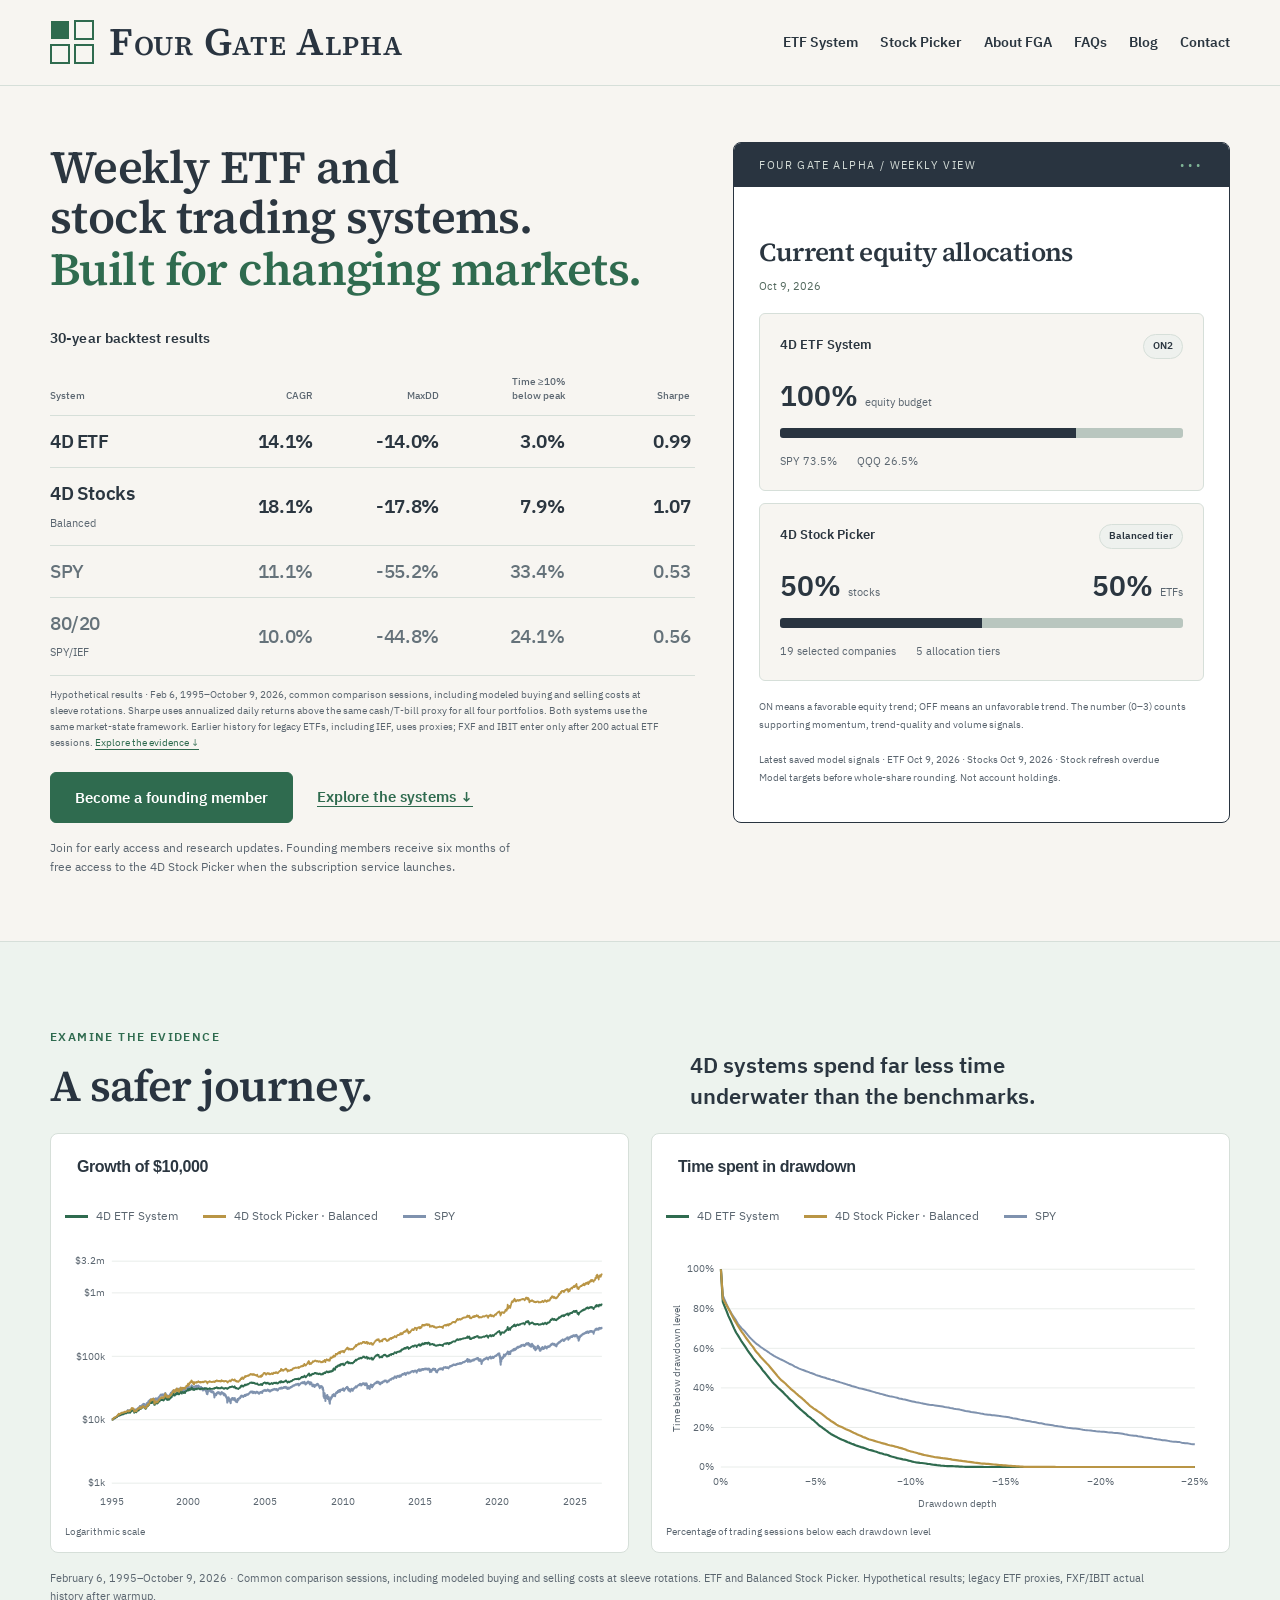
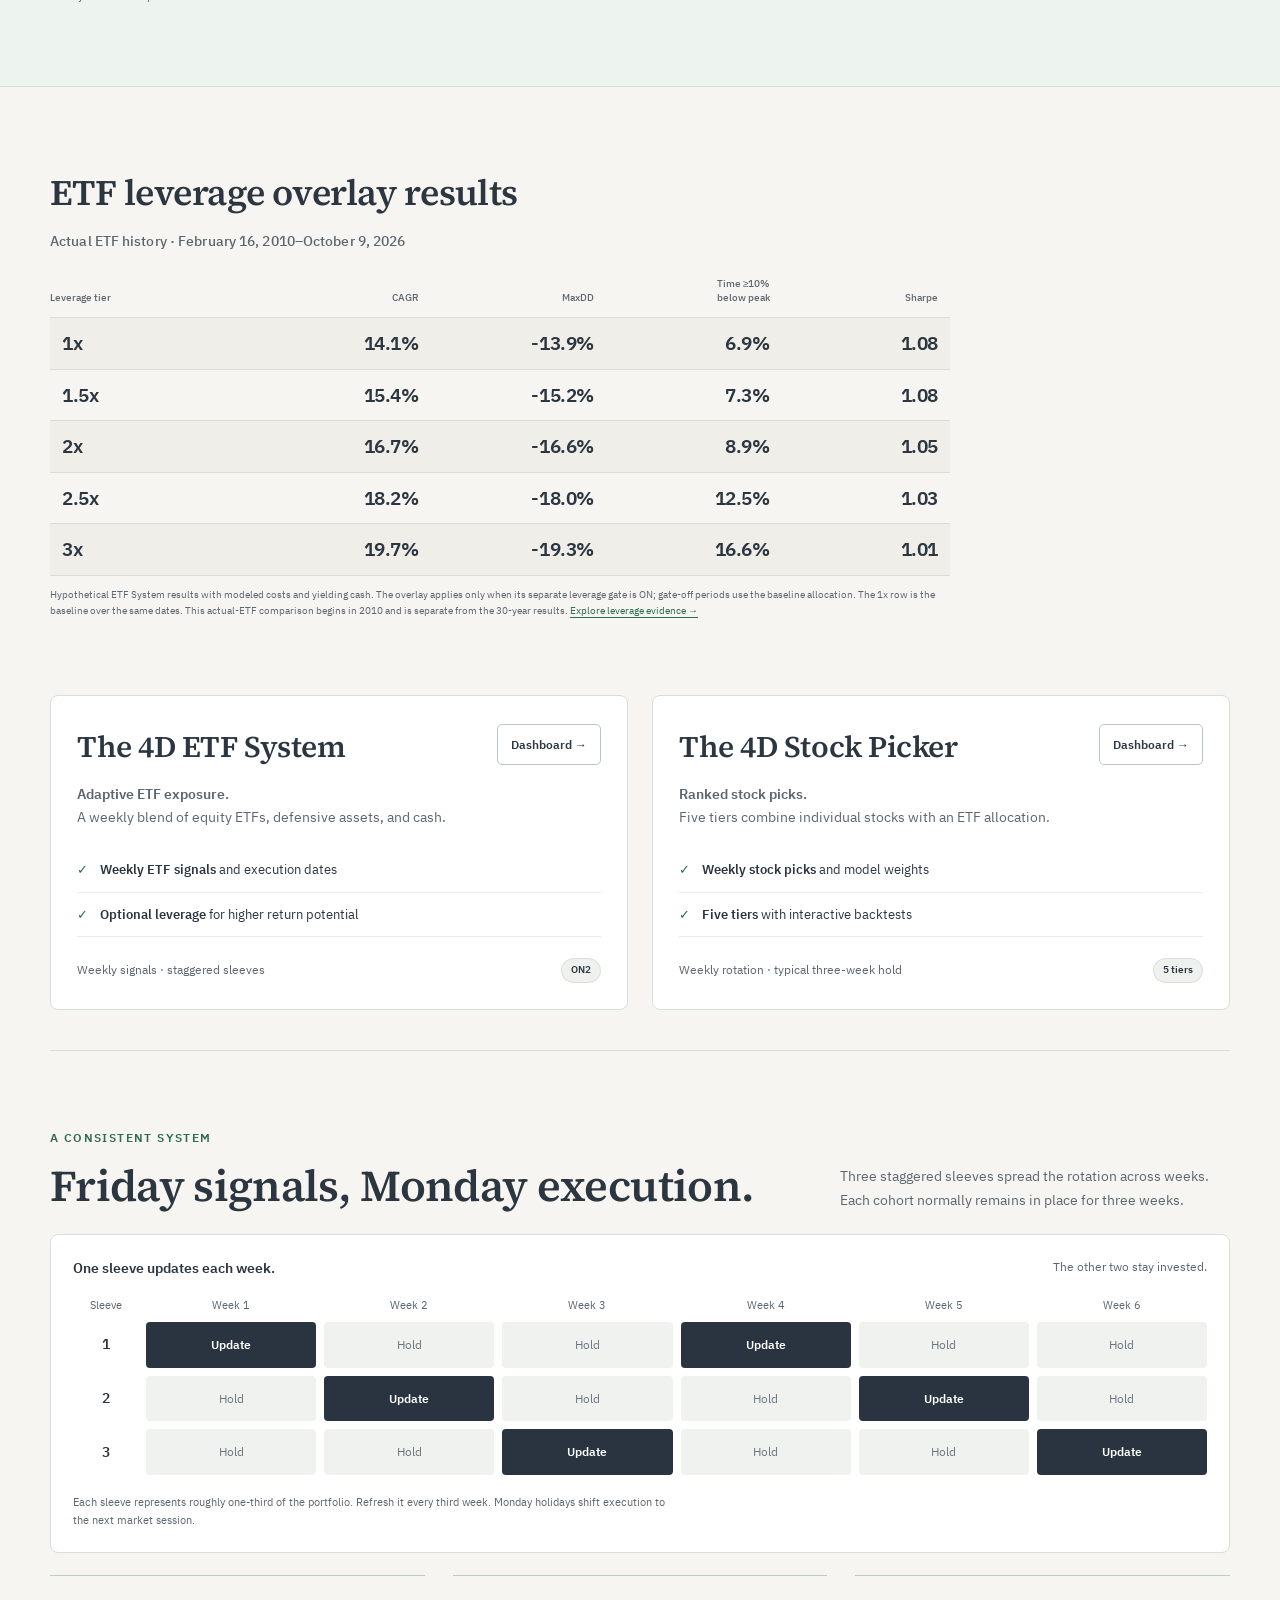
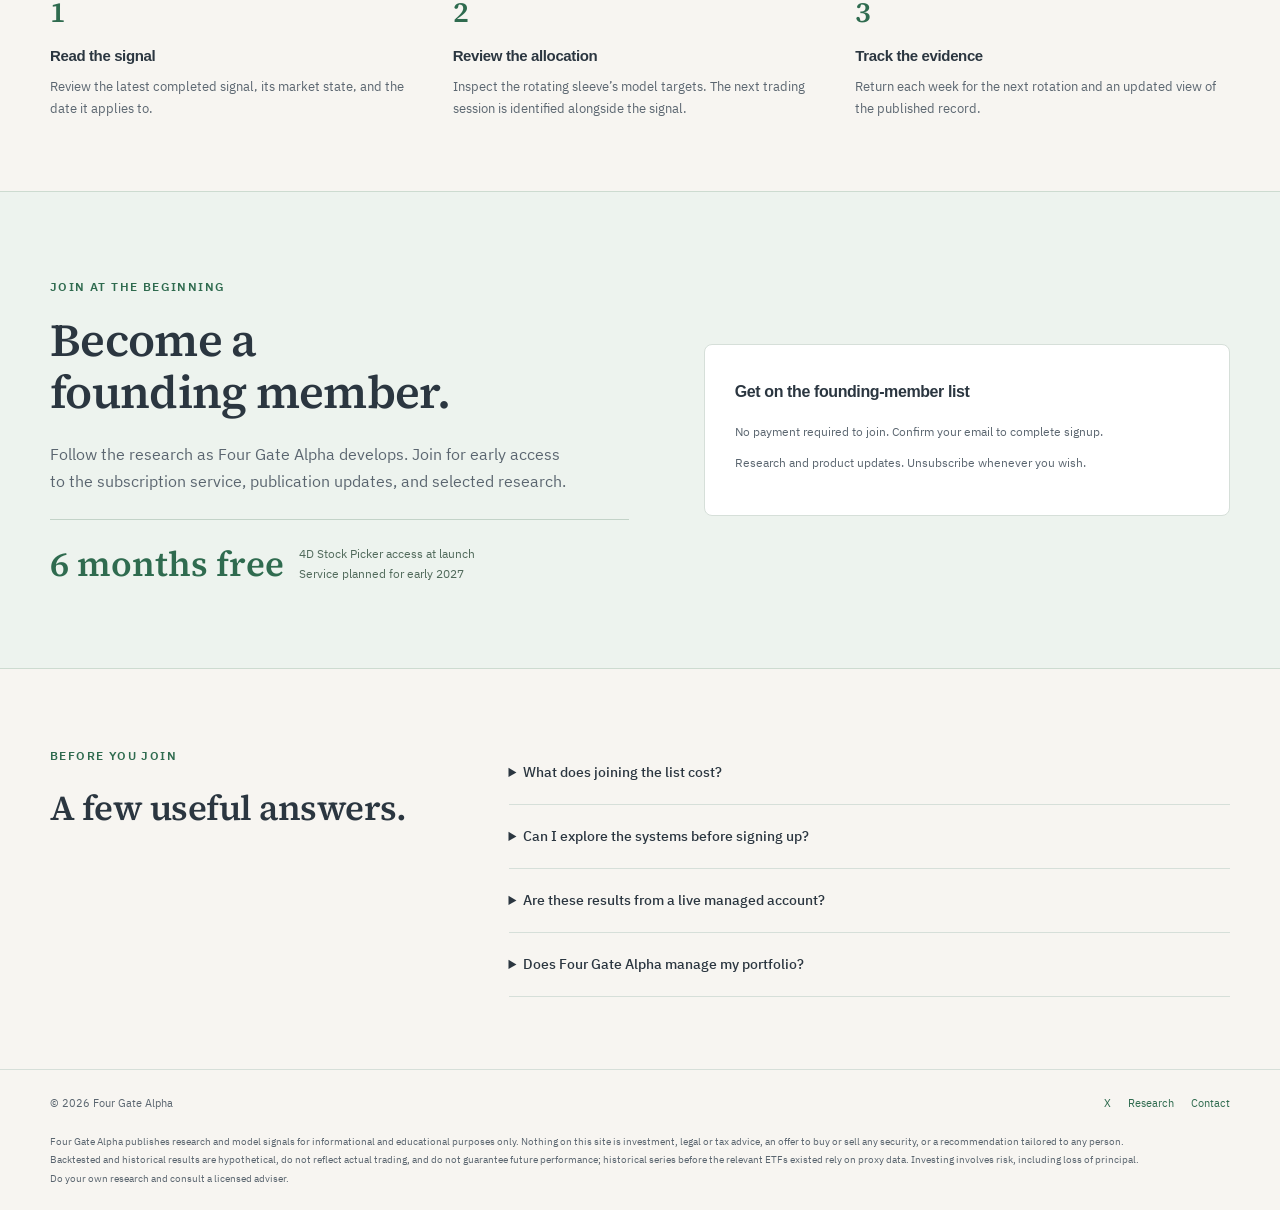
==== index.html @ 468638d1 "Add current backtest headline figures to social preview cards" ====
<!doctype html><html lang="en"><head><meta charset="utf-8"><meta name="viewport" content="width=device-width,initial-scale=1"><meta name="color-scheme" content="light"><title>Built for changing markets — Four Gate Alpha</title><meta name="description" content="Explore systematic ETF allocations and stock selection. Join the founding-member list for early access and research updates."><link rel="canonical" href="https://www.fourgatealpha.com/"><link rel="stylesheet" href="/assets/site.css?v=596fbaffadcf"><link rel="stylesheet" href="/assets/theme.css?v=fa97dc43b1be">
<meta property="og:type" content="website">
<meta property="og:site_name" content="Four Gate Alpha">
<meta property="og:title" content="Four Gate Alpha | Weekly ETF and stock trading systems">
<meta property="og:description" content="Explore weekly ETF allocations, ranked stock picks and model weights. Founding members receive six months of free 4D Stock Picker access at launch.">
<meta property="og:url" content="https://www.fourgatealpha.com/">
<meta property="og:image" content="https://www.fourgatealpha.com/assets/social/home-results-2026-10-09-1ee92412fbc2.png">
<meta property="og:image:type" content="image/png">
<meta property="og:image:width" content="1200">
<meta property="og:image:height" content="630">
<meta property="og:image:alt" content="Four Gate Alpha. Hypothetical backtest, Feb 6, 1995 to Oct 9, 2026. 4D ETF System: annualized return 14.1%, worst drawdown -14.0%, time at least 10% below peak 3.0%. 4D Stock Picker Balanced: annualized return 18.1%, worst drawdown -17.8%, time at least 10% below peak 7.9%. SPY: annualized return 11.1%, worst drawdown -55.2%, time at least 10% below peak 33.4%. Modeled costs included; early ETF history uses proxies. Not live performance.">
<meta name="twitter:card" content="summary_large_image">
<meta name="twitter:site" content="@FourGateAlpha">
<meta name="twitter:title" content="Four Gate Alpha | Weekly ETF and stock trading systems">
<meta name="twitter:description" content="Explore weekly ETF allocations, ranked stock picks and model weights. Founding members receive six months of free 4D Stock Picker access at launch.">
<meta name="twitter:image" content="https://www.fourgatealpha.com/assets/social/home-results-2026-10-09-1ee92412fbc2.png">
<meta name="twitter:image:alt" content="Four Gate Alpha. Hypothetical backtest, Feb 6, 1995 to Oct 9, 2026. 4D ETF System: annualized return 14.1%, worst drawdown -14.0%, time at least 10% below peak 3.0%. 4D Stock Picker Balanced: annualized return 18.1%, worst drawdown -17.8%, time at least 10% below peak 7.9%. SPY: annualized return 11.1%, worst drawdown -55.2%, time at least 10% below peak 33.4%. Modeled costs included; early ETF history uses proxies. Not live performance.">
</head><body><a class="skiplink" href="#main">Skip to content</a><header class="siteheader"><div class="wrap"><a class="wordmark" href="/"><svg class="brandmark" viewBox="0 0 44 44" aria-hidden="true"><path d="M1 1h18v18H1z" fill="currentColor"/><path d="M25 1h18v18H25zM1 25h18v18H1zM25 25h18v18H25z" fill="none" stroke="currentColor" stroke-width="2"/></svg><span>Four Gate Alpha</span></a><nav class="globalnav" aria-label="Website navigation"><a href="/etf/">ETF System</a><a href="/stocks/">Stock Picker</a><a href="/about/">About FGA</a><a href="/faq/">FAQs</a><a href="/blog/">Blog</a><a href="/contact/">Contact</a></nav></div></header><main id="main"><section class="hero wrap"><div><h1 class="hero-heading"><span>Weekly ETF and stock trading&nbsp;systems.</span><span>Built for changing&nbsp;markets.</span></h1><div class="headline-results"><table><caption>30-year backtest results</caption><thead><tr><th scope="col">System</th><th scope="col">CAGR</th><th scope="col">MaxDD</th><th scope="col">Time ≥10%<br>below peak</th><th scope="col">Sharpe</th></tr></thead><tbody><tr><th scope="row"><a href="/etf/#evidence">4D ETF</a></th><td>14.1%</td><td>-14.0%</td><td>3.0%</td><td>0.99</td></tr><tr><th scope="row"><a href="/stocks/#backtest">4D Stocks<br><small>Balanced</small></a></th><td>18.1%</td><td>-17.8%</td><td>7.9%</td><td>1.07</td></tr><tr><th scope="row"><a href="#evidence">SPY</a></th><td>11.1%</td><td>-55.2%</td><td>33.4%</td><td>0.53</td></tr><tr><th scope="row"><a href="#evidence">80/20<br><small>SPY/IEF</small></a></th><td>10.0%</td><td>-44.8%</td><td>24.1%</td><td>0.56</td></tr></tbody></table><p>Hypothetical results · Feb 6, 1995–October 9, 2026, common comparison sessions, including modeled buying and selling costs at sleeve rotations. Sharpe uses annualized daily returns above the same cash/T-bill proxy for all four portfolios. Both systems use the same market-state framework. Earlier history for legacy ETFs, including IEF, uses proxies; FXF and IBIT enter only after 200 actual ETF sessions. <a href="#evidence">Explore the evidence ↓</a></p></div><div class="actions"><a class="joinbutton" href="#join">Become a founding member</a><a class="outlinebutton" href="#systems">Explore the systems ↓</a></div><p class="note">Join for early access and research updates. Founding members receive six months of free access to the 4D Stock Picker when the subscription service launches.</p></div><div class="previewwindow"><div class="windowhead"><span>FOUR GATE ALPHA / WEEKLY VIEW</span><span class="dots">•••</span></div><div class="windowintro"><strong>Current equity allocations</strong><span class="signaldate" data-home-date>Oct 9, 2026</span></div><div class="windowcard"><div class="head"><span>4D ETF System</span><span class="statuspill" data-etf-state>ON2</span></div><div class="numbers"><span><b data-etf-budget>100%</b> <small>equity budget</small></span></div><div class="stackbar"><span id="homeSpyBar" style="width:73.5%"></span><span id="homeQqqBar" style="width:26.5%"></span></div><div class="legend" id="homeEtfAllocation"><span>SPY 73.5%</span><span>QQQ 26.5%</span></div></div><div class="windowcard"><div class="head"><span>4D Stock Picker</span><span class="statuspill">Balanced tier</span></div><div class="numbers"><span><b id="homeStockWeight">50%</b> <small>stocks</small></span><span><b id="homeEtfWeight">50%</b> <small>ETFs</small></span></div><div class="stackbar"><span id="homeStockBar" style="width:50%"></span><span id="homeStockEtfBar" style="width:50%"></span></div><div class="legend"><span id="homeStockCount">19 selected&nbsp;companies</span><span>5 allocation&nbsp;tiers</span></div></div><p class="windowfoot">ON means a favorable equity trend; OFF means an unfavorable trend. The number (0–3) counts supporting momentum, trend-quality and volume&nbsp;signals.</p><p class="windowfoot">Latest saved model signals · <span id="homeDateNote">October 9, 2026</span><br>Model targets before whole-share rounding. Not account&nbsp;holdings.</p></div></section>
<section class="evidence" id="evidence"><div class="wrap"><div class="sectionheading"><div><span class="eyebrow">EXAMINE THE EVIDENCE</span><h2>A safer&nbsp;journey.</h2></div><p class="journey-deck">4D systems spend far less time underwater than the&nbsp;benchmarks.</p></div><div class="journey-charts"><figure class="historychart"><h3>Growth of&nbsp;$10,000</h3><div class="journey-legend"><span class="etfkey">4D ETF System</span><span class="stockkey">4D Stock Picker · Balanced</span><span class="spykey">SPY</span></div><svg viewBox="0 0 680 330" role="img" aria-label="Growth of $10,000 on a logarithmic scale, ETF, Balanced Stock Picker and SPY, February 1995 to October 9, 2026"><title>Growth of $10,000 on a logarithmic scale</title><line x1="58" x2="665" y1="295.0" y2="295.0" stroke="#38505b"/><text x="50" y="299.0" text-anchor="end" fill="#b7cbd0" font-size="12">$1k</text><line x1="58" x2="665" y1="216.4" y2="216.4" stroke="#38505b"/><text x="50" y="220.4" text-anchor="end" fill="#b7cbd0" font-size="12">$10k</text><line x1="58" x2="665" y1="137.9" y2="137.9" stroke="#38505b"/><text x="50" y="141.9" text-anchor="end" fill="#b7cbd0" font-size="12">$100k</text><line x1="58" x2="665" y1="59.3" y2="59.3" stroke="#38505b"/><text x="50" y="63.3" text-anchor="end" fill="#b7cbd0" font-size="12">$1m</text><line x1="58" x2="665" y1="20.0" y2="20.0" stroke="#38505b"/><text x="50" y="24.0" text-anchor="end" fill="#b7cbd0" font-size="12">$3.2m</text><polyline points="58.00,216.27 58.08,216.27 58.15,216.27 58.23,216.27 58.30,216.18 58.38,216.18 58.46,216.09 58.53,215.92 58.61,216.00 58.69,216.09 58.76,216.09 58.84,215.92 58.91,215.83 58.99,215.74 59.07,216.00 59.14,215.74 59.22,215.92 59.29,215.92 59.37,215.92 59.45,215.92 59.52,216.09 59.60,216.09 59.68,216.09 59.75,215.57 59.83,215.57 59.90,215.31 59.98,215.40 60.06,215.22 60.13,215.21 60.21,215.21 60.28,215.21 60.36,215.21 60.44,215.21 60.51,214.70 60.59,214.61 60.67,214.61 60.74,214.61 60.82,214.70 60.89,214.78 60.97,214.70 61.05,214.53 61.12,214.53 61.20,214.36 61.27,214.36 61.35,214.36 61.43,214.44 61.50,214.36 61.58,214.11 61.66,214.36 61.73,214.44 61.81,214.53 61.88,214.44 61.96,214.28 62.04,213.86 62.11,213.94 62.19,213.94 62.26,213.86 62.34,213.78 62.42,213.86 62.49,213.86 62.57,213.37 62.65,213.37 62.72,213.37 62.80,213.20 62.87,213.20 62.95,213.12 63.03,213.04 63.10,213.04 63.18,212.88 63.25,212.88 63.33,212.96 63.41,213.53 63.48,213.45 63.56,213.12 63.64,212.80 63.71,212.80 63.79,212.80 63.86,213.20 63.94,213.20 64.02,212.48 64.09,212.56 64.17,212.56 64.24,212.32 64.32,212.40 64.40,212.56 64.47,212.64 64.55,212.88 64.63,212.64 64.70,212.24 64.78,212.32 64.85,212.16 64.93,212.04 65.01,211.65 65.08,211.73 65.16,211.81 65.23,211.34 65.31,211.42 65.39,211.81 65.46,211.88 65.54,211.73 65.62,211.73 65.69,211.81 65.77,211.65 65.84,211.57 65.92,211.11 66.00,210.95 66.07,210.95 66.15,211.11 66.22,210.65 66.30,210.73 66.38,210.80 66.45,210.57 66.53,210.88 66.61,211.26 66.68,211.11 66.76,211.18 66.83,210.95 66.91,210.65 66.99,210.65 67.06,210.42 67.14,210.65 67.21,210.73 67.29,210.80 67.37,210.80 67.44,210.88 67.52,210.80 67.60,210.73 67.67,210.73 67.75,210.73 67.82,210.80 67.90,211.03 67.98,210.73 68.05,210.80 68.13,210.65 68.20,210.73 68.28,210.73 68.36,210.80 68.43,210.73 68.51,210.88 68.58,210.80 68.66,210.65 68.74,210.73 68.81,210.65 68.89,210.57 68.97,210.57 69.04,210.42 69.12,210.05 69.19,210.05 69.27,209.97 69.35,209.90 69.42,209.75 69.50,209.60 69.57,209.46 69.65,209.17 69.73,209.13 69.80,209.28 69.88,209.13 69.96,208.98 70.03,209.28 70.11,209.28 70.18,209.28 70.26,209.28 70.34,209.35 70.41,209.06 70.49,209.13 70.56,209.28 70.64,209.28 70.72,209.28 70.79,209.20 70.87,209.20 70.95,209.50 71.02,209.50 71.10,209.35 71.17,209.13 71.25,209.06 71.33,209.20 71.40,208.98 71.48,208.91 71.55,208.69 71.63,208.91 71.71,208.98 71.78,208.98 71.86,209.28 71.94,209.57 72.01,209.28 72.09,209.13 72.16,209.28 72.24,208.98 72.32,208.77 72.39,208.69 72.47,208.84 72.54,208.98 72.62,208.62 72.70,208.55 72.77,208.55 72.85,208.55 72.93,208.77 73.00,208.48 73.08,208.27 73.15,208.12 73.23,208.34 73.31,208.05 73.38,208.19 73.46,208.05 73.53,208.05 73.61,207.70 73.69,207.70 73.76,207.77 73.84,207.70 73.92,207.28 73.99,207.08 74.07,207.01 74.14,207.15 74.22,207.08 74.30,206.94 74.37,207.01 74.45,206.80 74.52,207.08 74.60,207.07 74.68,207.70 74.75,207.35 74.83,207.70 74.91,207.49 74.98,207.35 75.06,207.21 75.13,207.21 75.21,207.28 75.29,207.21 75.36,206.87 75.44,206.80 75.51,207.07 75.59,207.14 75.67,207.00 75.74,207.63 75.82,208.05 75.90,207.84 75.97,207.91 76.05,207.98 76.12,207.56 76.20,207.70 76.28,207.56 76.35,207.35 76.43,207.35 76.50,207.28 76.58,207.00 76.66,207.07 76.73,206.80 76.81,206.66 76.89,206.39 76.96,206.05 77.04,205.92 77.11,206.05 77.19,205.79 77.27,205.45 77.34,205.26 77.42,204.87 77.49,204.87 77.57,204.61 77.65,204.67 77.72,205.00 77.80,205.19 77.88,205.32 77.95,205.72 78.03,205.26 78.10,204.74 78.18,204.80 78.26,205.32 78.33,205.45 78.41,205.59 78.48,205.92 78.56,205.39 78.64,205.19 78.71,204.87 78.79,205.19 78.87,205.00 78.94,206.12 79.02,205.72 79.09,205.99 79.17,205.79 79.25,205.59 79.32,205.63 79.40,204.98 79.47,205.04 79.55,205.11 79.63,205.17 79.70,205.11 79.78,205.17 79.86,204.98 79.93,205.30 80.01,205.17 80.08,205.30 80.16,204.91 80.24,204.91 80.31,204.91 80.39,204.91 80.46,205.50 80.54,205.63 80.62,206.24 80.69,206.31 80.77,205.83 80.85,205.57 80.92,205.44 81.00,205.57 81.07,205.50 81.15,205.44 81.23,205.17 81.30,205.04 81.38,205.17 81.45,205.04 81.53,204.91 81.61,204.91 81.68,204.98 81.76,204.91 81.84,205.50 81.91,205.57 81.99,205.57 82.06,205.70 82.14,205.30 82.22,205.30 82.29,204.98 82.37,204.46 82.44,204.27 82.52,204.27 82.60,204.20 82.67,204.01 82.75,203.82 82.83,203.88 82.90,203.51 82.98,203.70 83.05,203.57 83.13,203.88 83.21,204.14 83.28,203.95 83.36,204.20 83.43,204.14 83.51,203.88 83.59,203.57 83.66,203.82 83.74,203.82 83.82,203.95 83.89,203.95 83.97,204.01 84.04,204.01 84.12,204.14 84.20,204.20 84.27,204.46 84.35,204.33 84.42,204.33 84.50,204.09 84.58,203.96 84.65,204.02 84.73,204.28 84.81,204.02 84.88,203.89 84.96,203.58 85.03,203.70 85.11,203.83 85.19,204.67 85.26,204.86 85.34,204.67 85.41,204.54 85.49,205.26 85.57,205.26 85.64,206.26 85.72,206.19 85.80,205.79 85.87,205.26 85.95,205.52 86.02,205.79 86.10,206.19 86.18,206.19 86.25,205.86 86.33,205.65 86.40,206.06 86.48,205.72 86.56,205.45 86.63,204.93 86.71,204.21 86.79,204.41 86.86,204.28 86.94,204.21 87.01,204.21 87.09,204.34 87.17,204.09 87.24,204.41 87.32,204.28 87.39,204.34 87.47,204.02 87.55,204.02 87.62,204.02 87.70,204.15 87.78,203.83 87.85,204.02 87.93,204.21 88.00,204.09 88.08,204.15 88.16,204.47 88.23,204.80 88.31,204.60 88.38,204.60 88.46,204.99 88.54,204.47 88.61,204.09 88.69,204.09 88.77,203.96 88.84,203.70 88.92,203.20 88.99,203.08 89.07,203.14 89.15,203.20 89.22,203.08 89.30,202.96 89.37,202.96 89.45,202.96 89.53,202.96 89.60,202.96 89.68,202.90 89.75,202.96 89.83,202.78 89.91,202.53 89.98,202.59 90.06,202.11 90.14,202.11 90.21,202.23 90.29,202.47 90.36,202.53 90.44,202.17 90.52,202.11 90.59,202.17 90.67,201.98 90.74,201.86 90.82,201.68 90.90,201.74 90.97,201.98 91.05,201.86 91.13,202.17 91.20,202.17 91.28,202.35 91.35,202.11 91.43,202.23 91.51,201.86 91.58,201.98 91.66,201.80 91.73,201.56 91.81,200.91 91.89,200.86 91.96,200.68 92.04,200.68 92.12,200.80 92.19,200.62 92.27,200.39 92.34,200.39 92.42,200.39 92.50,200.10 92.57,200.05 92.65,200.10 92.72,199.88 92.80,199.43 92.88,199.54 92.95,199.59 93.03,199.48 93.11,199.48 93.18,200.05 93.26,199.93 93.33,200.05 93.41,200.28 93.49,199.76 93.56,199.93 93.64,200.22 93.71,200.80 93.79,200.74 93.87,201.15 93.94,200.86 94.02,200.62 94.10,199.93 94.17,199.80 94.25,199.92 94.32,199.63 94.40,199.41 94.48,199.35 94.55,199.63 94.63,200.26 94.70,200.21 94.78,199.69 94.86,199.98 94.93,199.58 95.01,199.86 95.09,199.63 95.16,199.24 95.24,199.30 95.31,198.85 95.39,198.96 95.47,198.79 95.54,198.63 95.62,198.57 95.69,198.30 95.77,198.03 95.85,198.52 95.92,198.96 96.00,199.07 96.08,198.96 96.15,198.63 96.23,198.19 96.30,198.25 96.38,198.14 96.46,197.92 96.53,198.57 96.61,198.35 96.68,197.87 96.76,198.19 96.84,197.81 96.91,197.33 96.99,196.96 97.07,197.02 97.14,196.76 97.22,196.96 97.29,197.39 97.37,197.39 97.45,196.96 97.52,196.96 97.60,197.28 97.67,197.81 97.75,197.92 97.83,197.65 97.90,197.87 97.98,197.28 98.06,197.49 98.13,197.17 98.21,196.81 98.28,197.02 98.36,197.33 98.44,197.87 98.51,197.65 98.59,197.60 98.66,197.97 98.74,198.08 98.82,198.25 98.89,198.06 98.97,197.63 99.05,197.95 99.12,197.79 99.20,198.72 99.27,199.45 99.35,199.22 99.43,199.85 99.50,199.67 99.58,199.22 99.65,199.11 99.73,198.83 99.81,199.17 99.88,199.28 99.96,200.36 100.04,199.90 100.11,199.33 100.19,198.94 100.26,199.05 100.34,198.94 100.42,199.17 100.49,198.39 100.57,198.39 100.64,198.55 100.72,198.94 100.80,198.61 100.87,197.52 100.95,197.36 101.03,197.42 101.10,196.78 101.18,196.01 101.25,196.06 101.33,196.78 101.41,196.57 101.48,196.31 101.56,195.75 101.63,195.90 101.71,195.85 101.79,195.60 101.86,196.06 101.94,195.95 102.02,195.55 102.09,195.65 102.17,195.75 102.24,195.45 102.32,195.30 102.40,195.30 102.47,195.50 102.55,195.30 102.62,195.45 102.70,195.55 102.78,195.60 102.85,195.45 102.93,194.80 103.01,194.65 103.08,194.50 103.16,194.45 103.23,193.78 103.31,193.49 103.39,193.49 103.46,193.54 103.54,193.68 103.61,193.30 103.69,193.41 103.77,194.27 103.84,193.41 103.92,193.64 104.00,193.81 104.07,193.69 104.15,193.91 104.22,193.50 104.30,192.96 104.38,192.49 104.45,192.84 104.53,192.49 104.60,192.86 104.68,192.70 104.76,192.61 104.83,192.49 104.91,192.33 104.99,191.87 105.06,192.05 105.14,192.77 105.21,192.77 105.29,191.87 105.37,191.92 105.44,191.73 105.52,191.78 105.59,191.78 105.67,191.69 105.75,191.28 105.82,191.31 105.90,191.44 105.98,191.35 106.05,191.33 106.13,191.06 106.20,191.31 106.28,192.01 106.36,191.76 106.43,192.31 106.51,192.42 106.58,192.28 106.66,193.36 106.74,192.61 106.81,192.19 106.89,191.69 106.97,192.28 107.04,192.31 107.12,192.42 107.19,192.93 107.27,192.75 107.35,193.26 107.42,193.12 107.50,192.03 107.57,192.21 107.65,192.01 107.73,192.10 107.80,191.94 107.88,191.92 107.96,192.65 108.03,192.82 108.11,192.28 108.18,192.33 108.26,191.49 108.34,191.49 108.41,191.33 108.49,191.29 108.56,191.09 108.64,191.25 108.72,191.52 108.79,191.77 108.87,191.47 108.95,191.16 109.02,191.52 109.10,191.07 109.17,190.89 109.25,190.71 109.33,190.49 109.40,190.17 109.48,190.41 109.55,190.54 109.63,190.63 109.71,190.58 109.78,190.58 109.86,190.67 109.94,191.20 110.01,191.56 110.09,191.07 110.16,190.41 110.24,190.63 110.32,191.32 110.39,191.65 110.47,194.22 110.54,192.39 110.62,192.39 110.70,193.16 110.77,192.37 110.85,191.65 110.92,191.65 111.00,191.54 111.08,191.68 111.15,192.04 111.23,192.25 111.31,192.25 111.38,192.95 111.46,192.46 111.53,192.00 111.61,191.38 111.69,191.59 111.76,191.43 111.84,190.89 111.91,190.67 111.99,191.29 112.07,191.20 112.14,191.11 112.22,191.07 112.30,190.19 112.37,190.41 112.45,190.32 112.52,190.34 112.60,189.91 112.68,190.02 112.75,190.21 112.83,190.49 112.90,191.09 112.98,191.03 113.06,190.67 113.13,190.47 113.21,190.65 113.29,190.98 113.36,191.25 113.44,191.02 113.51,191.63 113.59,191.75 113.67,191.61 113.74,190.93 113.82,190.40 113.89,190.43 113.97,190.25 114.05,190.18 114.12,190.71 114.20,190.62 114.28,190.93 114.35,192.14 114.43,191.52 114.50,191.05 114.58,190.89 114.66,191.18 114.73,190.69 114.81,190.14 114.88,190.47 114.96,190.78 115.04,190.82 115.11,190.85 115.19,190.49 115.27,190.18 115.34,190.01 115.42,189.99 115.49,189.43 115.57,189.17 115.65,189.22 115.72,189.24 115.80,188.86 115.87,188.98 115.95,188.65 116.03,188.69 116.10,188.52 116.18,188.73 116.26,188.57 116.33,188.25 116.41,188.44 116.48,188.19 116.56,188.05 116.64,188.32 116.71,187.91 116.79,187.70 116.86,187.70 116.94,187.78 117.02,187.58 117.09,187.80 117.17,188.11 117.25,187.44 117.32,187.56 117.40,187.24 117.47,187.08 117.55,186.94 117.63,187.06 117.70,186.70 117.78,186.60 117.85,186.47 117.93,186.39 118.01,186.10 118.08,186.17 118.16,185.88 118.24,186.02 118.31,186.02 118.39,186.17 118.46,186.19 118.54,186.08 118.62,185.81 118.69,185.44 118.77,185.25 118.84,185.54 118.92,185.77 119.00,185.96 119.07,185.69 119.15,185.79 119.23,185.50 119.30,185.40 119.38,185.81 119.45,185.37 119.53,185.37 119.61,185.21 119.68,185.10 119.76,185.44 119.83,185.81 119.91,186.45 119.99,186.51 120.06,186.27 120.14,185.63 120.22,185.25 120.29,185.35 120.37,185.60 120.44,185.98 120.52,186.25 120.60,185.71 120.67,185.83 120.75,185.46 120.82,185.37 120.90,185.56 120.98,185.75 121.05,185.86 121.13,185.63 121.21,185.33 121.28,185.54 121.36,185.67 121.43,186.21 121.51,186.17 121.59,186.02 121.66,186.37 121.74,186.21 121.81,186.17 121.89,186.72 121.97,186.10 122.04,185.44 122.12,185.48 122.20,185.37 122.27,185.60 122.35,186.25 122.42,185.92 122.50,186.84 122.58,186.31 122.65,185.60 122.73,185.75 122.80,185.93 122.88,185.76 122.96,185.37 123.03,184.92 123.11,184.96 123.19,184.82 123.26,184.69 123.34,184.94 123.41,184.54 123.49,184.47 123.57,184.14 123.64,184.21 123.72,183.95 123.79,184.17 123.87,183.99 123.95,183.99 124.02,183.61 124.10,183.66 124.18,183.45 124.25,183.39 124.33,183.39 124.40,183.99 124.48,183.99 124.56,184.67 124.63,184.69 124.71,184.47 124.78,185.03 124.86,185.18 124.94,184.66 125.01,185.41 125.09,185.54 125.17,186.89 125.24,186.42 125.32,186.28 125.39,186.22 125.47,186.42 125.55,186.93 125.62,186.36 125.70,186.77 125.77,187.17 125.85,186.46 125.93,185.83 126.00,185.91 126.08,186.12 126.16,186.40 126.23,186.18 126.31,186.10 126.38,186.30 126.46,187.95 126.54,188.07 126.61,190.59 126.69,189.18 126.76,189.42 126.84,189.70 126.92,189.98 126.99,188.19 127.07,189.03 127.15,189.72 127.22,188.63 127.30,188.05 127.37,187.84 127.45,187.54 127.53,188.53 127.60,188.36 127.68,188.41 127.75,188.11 127.83,186.77 127.91,187.62 127.98,187.66 128.06,187.36 128.14,187.44 128.21,188.49 128.29,189.49 128.36,188.83 128.44,189.53 128.52,189.55 128.59,190.08 128.67,190.25 128.74,189.60 128.82,189.08 128.90,189.21 128.97,188.89 129.05,187.09 129.13,187.09 129.20,186.97 129.28,186.77 129.35,186.89 129.43,186.38 129.51,186.81 129.58,186.57 129.66,186.77 129.73,186.83 129.81,186.02 129.89,185.83 129.96,185.25 130.04,185.50 130.12,185.14 130.19,184.69 130.27,184.57 130.34,184.82 130.42,184.91 130.50,185.14 130.57,185.18 130.65,184.84 130.72,184.59 130.80,184.59 130.88,184.39 130.95,184.09 131.03,183.83 131.11,183.04 131.18,183.25 131.26,183.25 131.33,183.00 131.41,183.98 131.49,183.54 131.56,183.65 131.64,184.20 131.71,183.33 131.79,183.16 131.87,183.33 131.94,183.25 132.02,183.76 132.09,183.69 132.17,184.69 132.25,183.82 132.32,183.87 132.40,183.33 132.48,183.18 132.55,182.71 132.63,182.55 132.70,181.83 132.78,181.99 132.86,182.08 132.93,181.54 133.01,181.82 133.08,181.82 133.16,181.90 133.24,181.51 133.31,180.69 133.39,180.86 133.47,180.61 133.54,180.95 133.62,181.56 133.69,181.80 133.77,182.39 133.85,181.52 133.92,181.30 134.00,181.03 134.07,181.94 134.15,182.03 134.23,181.68 134.30,181.06 134.38,181.46 134.46,180.90 134.53,180.64 134.61,180.85 134.68,181.05 134.76,180.71 134.84,181.22 134.91,181.61 134.99,181.54 135.06,182.32 135.14,182.10 135.22,181.32 135.29,181.73 135.37,181.94 135.45,181.97 135.52,181.70 135.60,181.56 135.67,180.66 135.75,180.68 135.83,181.29 135.90,181.61 135.98,181.75 136.05,181.66 136.13,181.96 136.21,181.77 136.28,181.35 136.36,180.66 136.44,180.44 136.51,180.53 136.59,180.23 136.66,179.85 136.74,180.18 136.82,179.69 136.89,179.82 136.97,179.98 137.04,179.43 137.12,180.01 137.20,179.95 137.27,180.95 137.35,180.76 137.43,180.06 137.50,180.31 137.58,179.64 137.65,179.80 137.73,180.36 137.81,180.10 137.88,179.32 137.96,179.38 138.03,179.12 138.11,178.68 138.19,178.68 138.26,178.31 138.34,178.53 138.42,179.12 138.49,179.25 138.57,179.54 138.64,180.06 138.72,179.64 138.80,178.68 138.87,178.36 138.95,178.44 139.02,178.24 139.10,178.08 139.18,178.55 139.25,178.80 139.33,179.09 139.41,178.47 139.48,178.96 139.56,178.69 139.63,178.90 139.71,178.64 139.79,178.82 139.86,178.47 139.94,178.21 140.01,178.05 140.09,178.96 140.17,178.85 140.24,178.91 140.32,178.68 140.40,178.87 140.47,179.06 140.55,179.64 140.62,180.20 140.70,179.82 140.78,180.31 140.85,179.88 140.93,180.00 141.00,179.97 141.08,179.77 141.16,179.09 141.23,179.01 141.31,179.35 141.39,179.38 141.46,179.70 141.54,179.98 141.61,179.95 141.69,179.72 141.77,179.07 141.84,178.76 141.92,178.72 141.99,178.64 142.07,178.88 142.15,179.05 142.22,179.31 142.30,179.39 142.38,178.97 142.45,178.65 142.53,178.04 142.60,177.79 142.68,177.45 142.76,177.45 142.83,177.41 142.91,177.38 142.98,177.18 143.06,177.33 143.14,177.45 143.21,177.27 143.29,177.04 143.37,176.86 143.44,177.09 143.52,177.79 143.59,177.84 143.67,178.29 143.75,178.35 143.82,178.61 143.90,178.32 143.97,178.21 144.05,178.70 144.13,179.12 144.20,179.04 144.28,179.20 144.36,179.67 144.43,179.36 144.51,179.73 144.58,179.80 144.66,180.19 144.74,179.76 144.81,179.80 144.89,179.02 144.96,178.86 145.04,178.64 145.12,178.89 145.19,179.16 145.27,178.83 145.35,178.17 145.42,178.04 145.50,177.70 145.57,178.10 145.65,178.53 145.73,179.16 145.80,179.29 145.88,178.88 145.95,179.28 146.03,178.29 146.11,178.42 146.18,178.59 146.26,178.61 146.34,178.32 146.41,178.56 146.49,178.78 146.56,179.33 146.64,179.20 146.72,178.76 146.79,178.81 146.87,179.54 146.94,179.57 147.02,180.30 147.10,180.33 147.17,180.10 147.25,180.16 147.33,180.58 147.40,180.06 147.48,180.13 147.55,179.54 147.63,179.57 147.71,179.05 147.78,179.25 147.86,178.73 147.93,178.80 148.01,179.31 148.09,180.21 148.16,180.23 148.24,181.11 148.32,180.87 148.39,180.53 148.47,180.20 148.54,180.00 148.62,179.70 148.70,179.88 148.77,180.31 148.85,179.70 148.92,178.56 149.00,177.94 149.08,178.30 149.15,178.54 149.23,178.32 149.31,178.07 149.38,177.73 149.46,177.70 149.53,178.02 149.61,177.76 149.69,177.57 149.76,177.27 149.84,177.19 149.91,176.90 149.99,176.83 150.07,176.57 150.14,176.60 150.22,176.60 150.30,176.90 150.37,176.71 150.45,176.87 150.52,176.98 150.60,177.36 150.68,177.11 150.75,176.90 150.83,176.27 150.90,176.54 150.98,176.81 151.06,177.02 151.13,176.87 151.21,176.75 151.29,176.69 151.36,177.02 151.44,176.84 151.51,176.69 151.59,176.47 151.67,176.73 151.74,176.20 151.82,176.12 151.89,175.57 151.97,175.63 152.05,175.65 152.12,175.50 152.20,175.54 152.27,175.49 152.35,175.82 152.43,177.18 152.50,177.12 152.58,177.67 152.66,175.75 152.73,175.63 152.81,176.09 152.88,176.38 152.96,175.92 153.04,175.46 153.11,175.73 153.19,175.63 153.26,175.98 153.34,176.06 153.42,177.03 153.49,176.65 153.57,176.92 153.65,177.06 153.72,178.14 153.80,177.21 153.87,176.89 153.95,176.86 154.03,176.35 154.10,176.49 154.18,176.55 154.25,176.09 154.33,176.82 154.41,176.74 154.48,177.44 154.56,177.24 154.64,176.85 154.71,177.32 154.79,177.55 154.86,178.28 154.94,178.36 155.02,177.97 155.09,178.66 155.17,178.79 155.24,178.08 155.32,177.75 155.40,177.50 155.47,177.49 155.55,176.85 155.63,177.17 155.70,177.85 155.78,177.89 155.85,176.91 155.93,177.08 156.01,177.46 156.08,177.95 156.16,177.17 156.23,175.60 156.31,175.38 156.39,175.43 156.46,174.87 156.54,174.65 156.62,174.12 156.69,173.88 156.77,174.24 156.84,174.44 156.92,174.40 157.00,174.98 157.07,174.60 157.15,174.40 157.22,175.66 157.30,174.87 157.38,174.57 157.45,174.36 157.53,174.48 157.61,174.60 157.68,175.54 157.76,176.01 157.83,177.43 157.91,176.85 157.99,175.96 158.06,176.28 158.14,176.12 158.21,176.49 158.29,175.11 158.37,175.49 158.44,175.60 158.52,175.81 158.60,175.36 158.67,176.04 158.75,176.64 158.82,176.60 158.90,176.19 158.98,176.45 159.05,176.72 159.13,177.50 159.20,176.73 159.28,176.36 159.36,175.78 159.43,175.47 159.51,175.81 159.59,176.12 159.66,176.76 159.74,177.02 159.81,177.53 159.89,176.97 159.97,177.56 160.04,177.53 160.12,176.37 160.19,176.36 160.27,175.76 160.35,175.17 160.42,175.34 160.50,175.49 160.58,175.25 160.65,175.40 160.73,175.46 160.80,175.87 160.88,175.23 160.96,175.17 161.03,175.11 161.11,175.38 161.18,174.94 161.26,175.07 161.34,175.09 161.41,175.61 161.49,175.90 161.57,175.46 161.64,175.73 161.72,175.63 161.79,175.95 161.87,175.70 161.95,175.23 162.02,175.85 162.10,175.58 162.17,175.03 162.25,175.09 162.33,175.03 162.40,174.80 162.48,174.66 162.56,174.32 162.63,174.37 162.71,174.66 162.78,174.90 162.86,174.46 162.94,175.13 163.01,175.32 163.09,175.22 163.16,175.55 163.24,175.67 163.32,176.44 163.39,176.26 163.47,176.02 163.55,175.85 163.62,175.61 163.70,175.44 163.77,175.03 163.85,174.90 163.93,175.19 164.00,175.35 164.08,175.22 164.15,174.77 164.23,174.80 164.31,174.91 164.38,174.56 164.46,174.67 164.54,174.47 164.61,174.53 164.69,174.40 164.76,174.30 164.84,174.32 164.92,174.20 164.99,174.19 165.07,174.52 165.14,174.07 165.22,174.06 165.30,174.31 165.37,174.65 165.45,174.41 165.53,174.64 165.60,174.69 165.68,174.95 165.75,174.85 165.83,174.95 165.91,175.41 165.98,175.75 166.06,175.44 166.13,175.70 166.21,175.63 166.29,175.60 166.36,175.87 166.44,176.29 166.52,176.11 166.59,175.41 166.67,176.00 166.74,175.94 166.82,176.26 166.90,175.98 166.97,175.86 167.05,176.61 167.12,176.87 167.20,177.44 167.28,177.72 167.35,178.59 167.43,177.47 167.51,177.31 167.58,178.17 167.66,178.30 167.73,177.04 167.81,176.89 167.89,176.74 167.96,176.97 168.04,177.78 168.11,177.69 168.19,177.04 168.27,176.74 168.34,176.16 168.42,176.27 168.50,176.22 168.57,176.20 168.65,175.96 168.72,175.97 168.80,176.73 168.88,176.86 168.95,177.70 169.03,177.97 169.10,177.08 169.18,176.98 169.26,177.51 169.33,177.70 169.41,178.19 169.49,178.01 169.56,178.84 169.64,178.15 169.71,177.85 169.79,178.44 169.87,178.51 169.94,178.80 170.02,178.82 170.09,178.53 170.17,177.43 170.25,177.98 170.32,178.45 170.40,178.37 170.48,177.21 170.55,177.35 170.63,177.82 170.70,178.26 170.78,179.04 170.86,178.59 170.93,179.29 171.01,180.29 171.08,180.06 171.16,179.05 171.24,178.68 171.31,178.43 171.39,178.33 171.47,178.98 171.54,179.61 171.62,178.00 171.69,178.37 171.77,179.51 171.85,179.24 171.92,179.33 172.00,178.74 172.07,178.71 172.15,178.77 172.23,178.55 172.30,178.40 172.38,178.06 172.46,178.25 172.53,178.03 172.61,177.76 172.68,177.66 172.76,177.75 172.84,177.78 172.91,177.60 172.99,177.30 173.06,177.50 173.14,177.27 173.22,178.06 173.29,177.81 173.37,177.91 173.44,178.08 173.52,178.48 173.60,178.81 173.67,178.42 173.75,178.70 173.83,178.76 173.90,178.43 173.98,179.19 174.05,179.72 174.13,180.46 174.21,180.41 174.28,180.64 174.36,179.92 174.43,180.24 174.51,180.92 174.59,180.74 174.66,181.01 174.74,180.70 174.82,180.34 174.89,180.09 174.97,180.06 175.04,181.08 175.12,182.57 175.20,182.02 175.27,182.70 175.35,182.69 175.42,183.38 175.50,182.69 175.58,183.62 175.65,184.21 175.73,184.56 175.81,183.54 175.88,183.11 175.96,182.42 176.03,183.37 176.11,183.24 176.19,182.89 176.26,183.62 176.34,184.78 176.41,184.64 176.49,183.37 176.57,183.89 176.64,183.52 176.72,182.90 176.80,182.87 176.87,182.26 176.95,182.62 177.02,182.14 177.10,180.81 177.18,180.36 177.25,180.68 177.33,181.30 177.40,181.49 177.48,181.04 177.56,180.89 177.63,180.33 177.71,180.56 177.79,179.98 177.86,180.05 177.94,180.48 178.01,179.91 178.09,180.20 178.17,180.22 178.24,180.36 178.32,180.26 178.39,180.50 178.47,180.43 178.55,180.27 178.62,179.48 178.70,179.42 178.78,179.27 178.85,178.77 178.93,178.81 179.00,179.40 179.08,179.30 179.16,179.70 179.23,179.98 179.31,180.46 179.38,180.28 179.46,180.07 179.54,179.91 179.61,179.52 179.69,179.80 179.77,179.68 179.84,180.00 179.92,180.24 179.99,180.30 180.07,180.59 180.15,181.37 180.22,181.31 180.30,181.48 180.37,181.33 180.45,181.15 180.53,180.77 180.60,181.03 180.68,181.35 180.76,181.40 180.83,181.42 180.91,181.23 180.98,181.10 181.06,180.68 181.14,180.69 181.21,181.36 181.29,182.11 181.36,181.92 181.44,182.33 181.52,182.30 181.59,181.50 181.67,181.20 181.75,181.63 181.82,181.32 181.90,181.55 181.97,181.25 182.05,181.46 182.13,182.14 182.20,182.47 182.28,182.09 182.35,181.74 182.43,181.61 182.51,181.59 182.58,181.45 182.66,181.24 182.74,181.10 182.81,181.29 182.89,181.75 182.96,181.62 183.04,182.26 183.12,182.16 183.19,182.04 183.27,182.03 183.34,182.04 183.42,182.34 183.50,182.22 183.57,182.77 183.65,182.46 183.73,183.04 183.80,182.69 183.88,182.82 183.95,182.11 184.03,182.32 184.11,182.82 184.18,183.13 184.26,183.79 184.33,183.54 184.41,183.76 184.49,183.68 184.56,184.57 184.64,185.20 184.72,184.79 184.79,186.62 184.87,186.70 184.94,187.40 185.02,188.50 185.10,188.87 185.17,187.69 185.25,187.34 185.32,187.46 185.40,187.16 185.48,186.45 185.55,186.50 185.63,186.08 185.71,185.51 185.78,185.48 185.86,185.55 185.93,185.77 186.01,185.95 186.09,185.20 186.16,184.68 186.24,184.83 186.31,184.89 186.39,184.68 186.47,185.41 186.54,185.49 186.62,185.51 186.70,184.84 186.77,185.02 186.85,185.11 186.92,184.50 187.00,184.58 187.08,185.48 187.15,185.89 187.23,186.00 187.30,185.14 187.38,184.91 187.46,184.47 187.53,183.94 187.61,183.99 187.69,183.88 187.76,183.84 187.84,184.05 187.91,183.29 187.99,183.26 188.07,183.20 188.14,183.35 188.22,182.93 188.29,183.22 188.37,183.45 188.45,182.96 188.52,182.88 188.60,183.03 188.68,183.66 188.75,183.20 188.83,183.44 188.90,183.65 188.98,183.07 189.06,182.45 189.13,182.47 189.21,182.70 189.28,183.34 189.36,183.41 189.44,183.37 189.51,184.04 189.59,183.72 189.67,183.37 189.74,183.17 189.82,182.93 189.89,183.26 189.97,183.06 190.05,183.12 190.12,182.94 190.20,182.73 190.27,182.75 190.35,183.25 190.43,182.89 190.50,182.50 190.58,182.27 190.66,182.52 190.73,182.59 190.81,182.87 190.88,182.72 190.96,183.06 191.04,183.27 191.11,183.00 191.19,183.70 191.26,183.44 191.34,183.60 191.42,183.83 191.49,183.57 191.57,183.47 191.65,183.48 191.72,183.38 191.80,184.47 191.87,183.98 191.95,183.59 192.03,183.75 192.10,184.61 192.18,184.82 192.25,184.97 192.33,185.18 192.41,184.53 192.48,184.12 192.56,184.22 192.64,183.86 192.71,183.93 192.79,184.28 192.86,184.95 192.94,184.38 193.02,185.09 193.09,184.67 193.17,184.11 193.24,184.18 193.32,184.05 193.40,184.20 193.47,183.42 193.55,182.82 193.63,182.93 193.70,182.53 193.78,182.60 193.85,182.46 193.93,182.38 194.01,182.40 194.08,182.74 194.16,182.78 194.23,182.46 194.31,182.45 194.39,182.23 194.46,182.87 194.54,182.86 194.61,182.93 194.69,183.36 194.77,183.16 194.84,183.07 194.92,183.09 195.00,183.07 195.07,183.26 195.15,183.50 195.22,183.64 195.30,183.64 195.38,183.56 195.45,183.80 195.53,183.42 195.60,184.28 195.68,184.02 195.76,184.29 195.83,183.48 195.91,183.56 195.99,183.70 196.06,183.58 196.14,184.15 196.21,184.30 196.29,184.65 196.37,184.63 196.44,185.28 196.52,185.45 196.59,185.13 196.67,184.72 196.75,184.85 196.82,185.22 196.90,185.90 196.98,186.02 197.05,184.77 197.13,185.17 197.20,185.82 197.28,185.13 197.36,184.39 197.43,184.53 197.51,184.35 197.58,184.18 197.66,184.55 197.74,184.87 197.81,184.79 197.89,184.43 197.97,184.87 198.04,185.06 198.12,185.31 198.19,185.41 198.27,185.34 198.35,186.25 198.42,186.17 198.50,185.85 198.57,186.55 198.65,186.59 198.73,186.46 198.80,187.05 198.88,186.84 198.96,187.19 199.03,187.24 199.11,186.34 199.18,186.06 199.26,186.86 199.34,187.30 199.41,187.84 199.49,187.66 199.56,188.44 199.64,188.38 199.72,187.79 199.79,187.95 199.87,188.62 199.95,189.36 200.02,189.16 200.10,187.83 200.17,188.26 200.25,189.13 200.33,190.40 200.40,190.12 200.48,190.50 200.55,190.31 200.63,190.98 200.71,190.91 200.78,192.03 200.86,193.26 200.94,194.28 201.01,195.23 201.09,193.25 201.16,193.54 201.24,192.90 201.32,191.28 201.39,190.84 201.47,190.75 201.54,191.66 201.62,192.43 201.70,193.64 201.77,192.51 201.85,191.92 201.93,190.83 202.00,190.70 202.08,190.96 202.15,191.58 202.23,190.36 202.31,189.89 202.38,189.99 202.46,189.20 202.53,189.56 202.61,189.08 202.69,188.75 202.76,189.49 202.84,189.25 202.92,189.65 202.99,190.40 203.07,190.39 203.14,190.52 203.22,191.85 203.30,191.36 203.37,191.66 203.45,191.19 203.52,190.94 203.60,190.55 203.68,190.76 203.75,191.40 203.83,191.32 203.91,191.23 203.98,192.02 204.06,192.37 204.13,193.26 204.21,193.25 204.29,193.53 204.36,194.09 204.44,193.25 204.51,192.70 204.59,193.90 204.67,194.30 204.74,192.70 204.82,193.74 204.90,194.09 204.97,194.72 205.05,195.43 205.12,194.90 205.20,195.88 205.28,194.79 205.35,193.33 205.43,193.14 205.50,191.53 205.58,192.37 205.66,191.70 205.73,191.56 205.81,190.97 205.89,191.22 205.96,190.96 206.04,191.66 206.11,190.96 206.19,191.19 206.27,191.58 206.34,191.25 206.42,191.60 206.49,190.94 206.57,190.61 206.65,190.34 206.72,189.90 206.80,190.75 206.88,191.17 206.95,191.70 207.03,191.43 207.10,191.40 207.18,190.76 207.26,190.51 207.33,190.86 207.41,190.90 207.48,190.15 207.56,189.52 207.64,189.76 207.71,189.74 207.79,190.40 207.87,189.45 207.94,189.56 208.02,189.51 208.09,189.97 208.17,190.12 208.25,190.50 208.32,190.28 208.40,191.23 208.47,190.77 208.55,190.74 208.63,190.75 208.70,191.29 208.78,190.42 208.86,190.72 208.93,191.11 209.01,191.36 209.08,190.87 209.16,190.86 209.24,191.11 209.31,191.10 209.39,191.88 209.46,191.59 209.54,191.55 209.62,190.47 209.69,190.36 209.77,189.77 209.85,189.85 209.92,190.35 210.00,189.82 210.07,189.73 210.15,189.74 210.23,189.63 210.30,189.97 210.38,190.11 210.45,190.62 210.53,191.16 210.61,191.57 210.68,191.36 210.76,192.27 210.84,192.74 210.91,192.49 210.99,192.23 211.06,193.05 211.14,192.40 211.22,192.33 211.29,192.67 211.37,192.88 211.44,193.04 211.52,193.46 211.60,193.22 211.67,193.46 211.75,194.00 211.83,193.90 211.90,193.16 211.98,192.57 212.05,192.75 212.13,193.09 212.21,192.75 212.28,193.31 212.36,193.03 212.43,193.53 212.51,193.09 212.59,192.86 212.66,193.19 212.74,193.74 212.82,193.45 212.89,193.74 212.97,193.50 213.04,194.33 213.12,194.67 213.20,194.44 213.27,193.28 213.35,193.17 213.42,192.11 213.50,191.91 213.58,191.65 213.65,191.58 213.73,190.86 213.81,192.01 213.88,191.69 213.96,191.86 214.03,191.83 214.11,192.00 214.19,192.79 214.26,192.27 214.34,191.45 214.41,191.62 214.49,191.41 214.57,191.48 214.64,191.43 214.72,191.88 214.80,191.69 214.87,191.83 214.95,191.13 215.02,190.82 215.10,191.40 215.18,190.90 215.25,190.87 215.33,190.23 215.40,189.92 215.48,190.22 215.56,190.65 215.63,190.06 215.71,190.06 215.78,190.02 215.86,190.02 215.94,189.54 216.01,189.60 216.09,189.28 216.17,189.47 216.24,189.82 216.32,189.35 216.39,188.93 216.47,188.99 216.55,189.06 216.62,188.85 216.70,188.93 216.77,189.74 216.85,189.81 216.93,189.74 217.00,189.41 217.08,189.34 217.16,188.74 217.23,188.65 217.31,188.74 217.38,188.19 217.46,188.05 217.54,187.91 217.61,187.43 217.69,187.26 217.76,187.39 217.84,187.74 217.92,187.39 217.99,187.04 218.07,186.93 218.15,187.29 218.22,186.58 218.30,186.58 218.37,186.61 218.45,187.13 218.53,187.21 218.60,187.56 218.68,187.52 218.75,187.87 218.83,187.43 218.91,187.82 218.98,187.83 219.06,187.52 219.14,187.09 219.21,187.45 219.29,186.78 219.36,186.62 219.44,186.82 219.52,187.25 219.59,186.93 219.67,186.77 219.74,186.84 219.82,187.04 219.90,187.53 219.97,187.18 220.05,187.61 220.13,187.30 220.20,187.27 220.28,187.53 220.35,186.94 220.43,187.06 220.51,187.22 220.58,187.30 220.66,187.22 220.73,187.53 220.81,187.53 220.89,188.26 220.96,188.06 221.04,187.70 221.12,187.61 221.19,187.48 221.27,187.17 221.34,187.34 221.42,187.25 221.50,187.14 221.57,186.85 221.65,186.72 221.72,186.86 221.80,186.75 221.88,187.09 221.95,187.04 222.03,186.98 222.11,186.97 222.18,186.76 222.26,186.53 222.33,186.07 222.41,185.89 222.49,185.87 222.56,186.06 222.64,185.78 222.71,186.01 222.79,186.35 222.87,186.25 222.94,186.19 223.02,186.31 223.10,185.81 223.17,185.88 223.25,185.48 223.32,185.65 223.40,186.02 223.48,185.89 223.55,186.51 223.63,186.79 223.70,186.90 223.78,186.57 223.86,186.90 223.93,186.18 224.01,186.06 224.09,185.75 224.16,185.59 224.24,185.46 224.31,185.55 224.39,185.45 224.47,185.36 224.54,185.25 224.62,185.13 224.69,185.22 224.77,185.09 224.85,185.46 224.92,185.21 225.00,185.26 225.08,185.70 225.15,185.76 225.23,185.68 225.30,185.67 225.38,185.21 225.46,185.16 225.53,185.09 225.61,185.12 225.68,184.90 225.76,184.97 225.84,184.95 225.91,184.77 225.99,185.02 226.07,185.16 226.14,185.17 226.22,184.79 226.29,184.78 226.37,185.07 226.45,185.24 226.52,185.60 226.60,185.31 226.67,185.62 226.75,185.48 226.83,185.03 226.90,184.90 226.98,184.78 227.06,184.75 227.13,184.38 227.21,184.47 227.28,184.52 227.36,184.38 227.44,184.62 227.51,184.39 227.59,184.66 227.66,184.66 227.74,184.28 227.82,184.21 227.89,184.38 227.97,184.21 228.05,184.10 228.12,183.72 228.20,183.81 228.27,183.58 228.35,183.55 228.43,183.59 228.50,183.56 228.58,183.11 228.65,183.11 228.73,183.08 228.81,183.09 228.88,182.72 228.96,182.69 229.04,182.57 229.11,182.44 229.19,182.74 229.26,182.49 229.34,182.69 229.42,182.40 229.49,182.32 229.57,182.18 229.64,182.19 229.72,181.92 229.80,182.01 229.87,182.12 229.95,181.70 230.03,182.05 230.10,182.44 230.18,182.41 230.25,182.41 230.33,182.26 230.41,182.32 230.48,182.60 230.56,182.50 230.63,182.12 230.71,182.11 230.79,182.00 230.86,181.64 230.94,181.76 231.02,181.92 231.09,181.61 231.17,181.76 231.24,181.89 231.32,181.99 231.40,182.08 231.47,182.14 231.55,181.99 231.62,181.97 231.70,181.95 231.78,181.61 231.85,181.81 231.93,181.75 232.01,181.66 232.08,181.55 232.16,181.97 232.23,182.10 232.31,182.68 232.39,183.12 232.46,182.68 232.54,183.10 232.61,182.92 232.69,182.54 232.77,182.53 232.84,183.02 232.92,183.46 233.00,183.52 233.07,183.49 233.15,183.04 233.22,183.03 233.30,182.56 233.38,182.44 233.45,182.40 233.53,182.20 233.60,181.94 233.68,181.75 233.76,181.86 233.83,181.94 233.91,182.02 233.99,181.89 234.06,182.37 234.14,182.32 234.21,182.45 234.29,182.18 234.37,182.18 234.44,182.76 234.52,182.53 234.59,182.06 234.67,182.02 234.75,182.07 234.82,182.04 234.90,182.49 234.98,182.79 235.05,183.05 235.13,182.69 235.20,182.72 235.28,182.50 235.36,182.79 235.43,183.36 235.51,183.72 235.58,183.43 235.66,183.21 235.74,183.35 235.81,183.34 235.89,183.63 235.96,183.46 236.04,183.58 236.12,183.47 236.19,183.41 236.27,183.27 236.35,182.78 236.42,182.66 236.50,182.47 236.57,182.48 236.65,182.52 236.73,182.39 236.80,182.71 236.88,182.44 236.95,181.92 237.03,181.88 237.11,182.20 237.18,182.03 237.26,182.37 237.34,182.13 237.41,182.13 237.49,182.18 237.56,182.12 237.64,182.25 237.72,182.08 237.79,181.78 237.87,181.89 237.94,182.06 238.02,182.17 238.10,182.03 238.17,181.85 238.25,182.33 238.33,182.34 238.40,182.65 238.48,182.55 238.55,182.79 238.63,182.69 238.71,182.68 238.78,182.65 238.86,182.76 238.93,182.98 239.01,183.01 239.09,183.15 239.16,182.72 239.24,183.36 239.32,183.26 239.39,183.55 239.47,183.62 239.54,183.30 239.62,183.20 239.70,183.05 239.77,182.97 239.85,182.90 239.92,183.16 240.00,183.16 240.08,183.73 240.15,184.22 240.23,184.17 240.31,183.78 240.38,183.80 240.46,184.18 240.53,184.11 240.61,183.76 240.69,183.57 240.76,183.22 240.84,183.32 240.91,183.08 240.99,183.16 241.07,183.12 241.14,182.89 241.22,182.89 241.30,182.78 241.37,183.06 241.45,182.88 241.52,182.82 241.60,182.44 241.68,182.58 241.75,182.35 241.83,182.44 241.90,182.47 241.98,182.29 242.06,182.18 242.13,182.11 242.21,182.37 242.29,182.27 242.36,182.12 242.44,182.33 242.51,182.18 242.59,182.61 242.67,182.79 242.74,182.64 242.82,182.85 242.89,182.69 242.97,182.52 243.05,182.54 243.12,181.97 243.20,181.91 243.28,181.90 243.35,181.68 243.43,182.03 243.50,182.32 243.58,182.18 243.66,182.31 243.73,182.61 243.81,182.89 243.88,182.70 243.96,182.57 244.04,182.86 244.11,182.92 244.19,182.70 244.27,183.09 244.34,183.13 244.42,182.61 244.49,182.20 244.57,182.10 244.65,182.11 244.72,182.01 244.80,182.00 244.87,181.57 244.95,181.11 245.03,180.90 245.10,180.95 245.18,181.01 245.26,180.99 245.33,180.73 245.41,180.46 245.48,180.38 245.56,180.62 245.64,180.42 245.71,180.38 245.79,180.76 245.86,180.59 245.94,180.54 246.02,180.46 246.09,180.49 246.17,180.64 246.25,180.62 246.32,180.23 246.40,180.21 246.47,180.23 246.55,180.24 246.63,180.56 246.70,180.36 246.78,180.24 246.85,180.21 246.93,179.91 247.01,179.79 247.08,179.77 247.16,179.79 247.24,180.01 247.31,180.01 247.39,179.74 247.46,179.66 247.54,179.64 247.62,179.71 247.69,179.52 247.77,179.47 247.84,179.53 247.92,179.61 248.00,179.77 248.07,180.22 248.15,180.42 248.23,180.25 248.30,180.30 248.38,180.14 248.45,180.38 248.53,180.26 248.61,180.54 248.68,180.36 248.76,180.01 248.83,180.36 248.91,180.57 248.99,180.78 249.06,180.85 249.14,180.75 249.22,180.65 249.29,180.59 249.37,180.59 249.44,180.38 249.52,180.17 249.60,180.06 249.67,180.15 249.75,179.79 249.82,179.83 249.90,179.79 249.98,180.05 250.05,179.93 250.13,179.64 250.21,179.66 250.28,179.53 250.36,179.51 250.43,179.79 250.51,179.74 250.59,180.25 250.66,180.01 250.74,179.79 250.81,179.45 250.89,179.68 250.97,179.51 251.04,179.52 251.12,179.51 251.20,179.09 251.27,179.07 251.35,179.20 251.42,179.58 251.50,179.50 251.58,179.74 251.65,179.53 251.73,179.81 251.80,180.11 251.88,180.04 251.96,180.14 252.03,180.27 252.11,180.61 252.19,180.58 252.26,180.54 252.34,180.49 252.41,180.72 252.49,180.24 252.57,180.31 252.64,180.46 252.72,180.40 252.79,180.24 252.87,180.12 252.95,179.94 253.02,180.29 253.10,180.27 253.18,180.09 253.25,180.50 253.33,180.95 253.40,181.43 253.48,181.32 253.56,181.05 253.63,181.53 253.71,180.87 253.78,181.00 253.86,180.78 253.94,181.11 254.01,180.98 254.09,181.41 254.17,180.95 254.24,180.76 254.32,180.70 254.39,180.44 254.47,180.45 254.55,180.56 254.62,180.35 254.70,180.70 254.77,180.51 254.85,180.89 254.93,180.96 255.00,180.64 255.08,180.42 255.16,180.07 255.23,179.92 255.31,179.97 255.38,179.78 255.46,179.86 255.54,179.89 255.61,179.71 255.69,179.65 255.76,179.87 255.84,179.58 255.92,179.51 255.99,179.68 256.07,179.71 256.15,179.68 256.22,179.75 256.30,179.58 256.37,179.66 256.45,179.56 256.53,179.48 256.60,179.41 256.68,179.32 256.75,179.20 256.83,179.19 256.91,179.17 256.98,179.14 257.06,179.62 257.13,179.87 257.21,179.83 257.29,179.54 257.36,179.63 257.44,179.82 257.52,179.72 257.59,179.44 257.67,179.73 257.74,179.60 257.82,179.21 257.90,179.04 257.97,178.95 258.05,178.90 258.12,178.77 258.20,178.78 258.28,178.92 258.35,178.74 258.43,178.62 258.51,178.82 258.58,178.59 258.66,178.69 258.73,178.65 258.81,178.52 258.89,178.31 258.96,178.54 259.04,178.56 259.11,178.36 259.19,178.27 259.27,178.54 259.34,178.77 259.42,178.84 259.50,178.63 259.57,178.65 259.65,178.51 259.72,178.72 259.80,178.51 259.88,178.96 259.95,178.96 260.03,178.97 260.10,178.89 260.18,178.89 260.26,178.95 260.33,179.26 260.41,179.13 260.49,179.37 260.56,179.11 260.64,179.29 260.71,178.86 260.79,178.88 260.87,178.94 260.94,178.55 261.02,178.49 261.09,178.60 261.17,178.30 261.25,178.37 261.32,178.56 261.40,178.68 261.48,178.70 261.55,178.46 261.63,178.57 261.70,178.86 261.78,179.18 261.86,179.06 261.93,179.03 262.01,178.99 262.08,179.00 262.16,178.97 262.24,178.69 262.31,178.58 262.39,178.71 262.47,179.09 262.54,179.54 262.62,179.67 262.69,179.55 262.77,179.84 262.85,179.89 262.92,180.16 263.00,180.18 263.07,179.82 263.15,179.69 263.23,180.06 263.30,179.50 263.38,180.11 263.46,179.97 263.53,179.45 263.61,179.52 263.68,179.62 263.76,179.98 263.84,179.50 263.91,179.40 263.99,179.30 264.06,178.94 264.14,178.80 264.22,178.84 264.29,178.81 264.37,178.81 264.45,178.77 264.52,178.50 264.60,178.39 264.67,178.40 264.75,178.53 264.83,178.46 264.90,178.14 264.98,178.01 265.05,177.84 265.13,177.69 265.21,177.50 265.28,177.47 265.36,177.71 265.44,177.75 265.51,177.93 265.59,177.59 265.66,177.54 265.74,177.62 265.82,177.55 265.89,177.75 265.97,177.77 266.04,177.68 266.12,177.65 266.20,177.42 266.27,177.29 266.35,177.39 266.43,177.50 266.50,177.67 266.58,177.64 266.65,177.58 266.73,177.41 266.81,177.39 266.88,177.74 266.96,177.66 267.03,177.81 267.11,178.00 267.19,177.40 267.26,177.24 267.34,177.22 267.42,176.94 267.49,176.85 267.57,176.82 267.64,176.71 267.72,176.84 267.80,176.87 267.87,176.97 267.95,177.10 268.02,176.97 268.10,177.60 268.18,177.48 268.25,177.44 268.33,177.41 268.41,177.23 268.48,176.91 268.56,176.94 268.63,177.19 268.71,176.95 268.79,177.35 268.86,177.52 268.94,177.43 269.01,177.73 269.09,177.43 269.17,177.48 269.24,177.42 269.32,177.48 269.40,177.12 269.47,177.00 269.55,176.75 269.62,176.84 269.70,176.93 269.78,176.72 269.85,176.77 269.93,176.68 270.00,176.67 270.08,176.99 270.16,176.69 270.23,176.70 270.31,176.85 270.39,177.01 270.46,177.06 270.54,176.99 270.61,177.22 270.69,176.90 270.77,176.84 270.84,176.48 270.92,176.33 270.99,176.26 271.07,176.23 271.15,176.28 271.22,176.50 271.30,176.29 271.38,176.36 271.45,176.34 271.53,176.39 271.60,176.60 271.68,176.38 271.76,176.44 271.83,176.44 271.91,176.46 271.98,176.24 272.06,176.13 272.14,176.16 272.21,176.51 272.29,176.46 272.37,176.75 272.44,176.69 272.52,176.73 272.59,176.74 272.67,176.21 272.75,176.14 272.82,176.10 272.90,176.09 272.97,176.15 273.05,176.29 273.13,176.29 273.20,176.12 273.28,176.01 273.36,176.29 273.43,176.03 273.51,176.16 273.58,176.04 273.66,175.74 273.74,175.78 273.81,175.71 273.89,175.73 273.96,176.14 274.04,176.59 274.12,176.52 274.19,176.57 274.27,177.23 274.35,177.40 274.42,177.16 274.50,177.42 274.57,177.68 274.65,177.41 274.73,176.99 274.80,176.82 274.88,177.43 274.95,177.05 275.03,176.73 275.11,176.64 275.18,177.16 275.26,177.24 275.34,177.50 275.41,177.53 275.49,177.63 275.56,178.01 275.64,178.40 275.72,178.14 275.79,177.43 275.87,177.67 275.94,177.94 276.02,177.83 276.10,177.58 276.17,177.73 276.25,177.73 276.33,177.58 276.40,177.88 276.48,177.65 276.55,176.96 276.63,176.96 276.71,176.82 276.78,177.02 276.86,176.92 276.93,177.14 277.01,177.08 277.09,176.93 277.16,177.29 277.24,177.85 277.32,177.99 277.39,178.04 277.47,177.86 277.54,177.39 277.62,177.63 277.70,177.87 277.77,177.25 277.85,177.13 277.92,177.08 278.00,177.12 278.08,176.77 278.15,176.81 278.23,176.98 278.30,176.75 278.38,176.66 278.46,176.72 278.53,176.78 278.61,176.93 278.69,177.04 278.76,176.94 278.84,177.03 278.91,177.01 278.99,176.60 279.07,176.32 279.14,176.23 279.22,176.06 279.29,176.21 279.37,176.21 279.45,176.30 279.52,176.33 279.60,176.29 279.68,176.13 279.75,176.09 279.83,176.07 279.90,176.07 279.98,175.87 280.06,175.80 280.13,176.11 280.21,176.26 280.28,176.17 280.36,176.13 280.44,175.80 280.51,175.66 280.59,175.66 280.67,175.58 280.74,175.53 280.82,175.62 280.89,175.44 280.97,175.60 281.05,175.71 281.12,175.45 281.20,175.16 281.27,175.12 281.35,175.14 281.43,175.16 281.50,175.29 281.58,175.22 281.66,174.82 281.73,174.76 281.81,174.80 281.88,174.78 281.96,174.73 282.04,174.78 282.11,174.48 282.19,174.39 282.26,174.34 282.34,174.45 282.42,174.40 282.49,174.35 282.57,174.34 282.65,174.18 282.72,174.08 282.80,173.97 282.87,173.86 282.95,174.08 283.03,174.10 283.10,174.10 283.18,174.34 283.25,174.36 283.33,174.42 283.41,174.03 283.48,173.90 283.56,173.83 283.64,174.01 283.71,173.99 283.79,173.91 283.86,173.65 283.94,173.56 284.02,173.47 284.09,173.46 284.17,173.44 284.24,173.41 284.32,173.34 284.40,173.48 284.47,173.95 284.55,173.80 284.63,173.45 284.70,173.43 284.78,173.51 284.85,173.25 284.93,173.10 285.01,173.13 285.08,173.28 285.16,173.22 285.23,173.12 285.31,173.15 285.39,173.11 285.46,172.81 285.54,172.81 285.62,172.90 285.69,172.84 285.77,172.85 285.84,172.98 285.92,173.19 286.00,172.99 286.07,172.77 286.15,172.84 286.22,172.98 286.30,173.04 286.38,172.97 286.45,173.24 286.53,173.08 286.61,173.11 286.68,173.00 286.76,172.85 286.83,172.59 286.91,172.66 286.99,172.64 287.06,172.76 287.14,172.69 287.21,172.80 287.29,172.70 287.37,172.42 287.44,172.83 287.52,172.86 287.60,172.88 287.67,172.70 287.75,172.47 287.82,172.27 287.90,172.22 287.98,172.21 288.05,172.20 288.13,172.13 288.20,172.17 288.28,172.43 288.36,172.54 288.43,172.26 288.51,172.03 288.59,171.99 288.66,172.00 288.74,171.93 288.81,171.95 288.89,171.97 288.97,172.10 289.04,172.13 289.12,173.49 289.19,173.15 289.27,173.25 289.35,173.70 289.42,174.02 289.50,173.45 289.58,173.48 289.65,173.19 289.73,173.18 289.80,173.13 289.88,173.80 289.96,173.55 290.03,173.50 290.11,173.60 290.18,173.19 290.26,173.00 290.34,172.44 290.41,172.47 290.49,172.42 290.57,172.47 290.64,172.55 290.72,172.80 290.79,172.76 290.87,172.75 290.95,172.71 291.02,172.35 291.10,172.31 291.17,172.22 291.25,172.17 291.33,172.13 291.40,172.27 291.48,172.12 291.56,171.96 291.63,171.64 291.71,171.55 291.78,171.51 291.86,171.52 291.94,171.20 292.01,171.33 292.09,171.31 292.16,171.00 292.24,170.96 292.32,170.99 292.39,171.27 292.47,171.19 292.55,170.99 292.62,170.80 292.70,170.67 292.77,170.67 292.85,170.71 292.93,170.62 293.00,170.98 293.08,170.69 293.15,170.76 293.23,170.75 293.31,170.52 293.38,170.59 293.46,170.29 293.54,170.29 293.61,170.34 293.69,170.33 293.76,170.64 293.84,170.50 293.92,170.38 293.99,170.10 294.07,170.14 294.14,169.97 294.22,169.96 294.30,170.10 294.37,170.47 294.45,171.09 294.53,170.65 294.60,170.59 294.68,170.96 294.75,170.46 294.83,170.24 294.91,170.04 294.98,170.09 295.06,170.00 295.13,170.48 295.21,170.29 295.29,170.61 295.36,170.77 295.44,171.13 295.52,170.65 295.59,170.65 295.67,170.64 295.74,170.33 295.82,170.21 295.90,170.24 295.97,170.07 296.05,170.04 296.12,170.53 296.20,170.29 296.28,169.75 296.35,169.65 296.43,169.65 296.51,169.67 296.58,169.73 296.66,169.60 296.73,169.95 296.81,169.84 296.89,170.44 296.96,170.37 297.04,171.19 297.11,171.87 297.19,171.34 297.27,171.72 297.34,171.56 297.42,171.29 297.50,172.18 297.57,171.61 297.65,171.25 297.72,170.77 297.80,171.80 297.88,171.96 297.95,171.84 298.03,172.36 298.10,172.84 298.18,172.58 298.26,171.96 298.33,171.98 298.41,171.91 298.49,171.51 298.56,171.54 298.64,171.12 298.71,171.44 298.79,172.20 298.87,171.53 298.94,171.62 299.02,171.29 299.09,170.95 299.17,171.24 299.25,171.16 299.32,171.64 299.40,171.71 299.47,171.31 299.55,171.22 299.63,170.99 299.70,170.99 299.78,171.17 299.86,170.18 299.93,169.98 300.01,170.22 300.08,170.13 300.16,170.19 300.24,170.26 300.31,170.08 300.39,169.88 300.46,169.99 300.54,169.61 300.62,169.66 300.69,169.73 300.77,169.67 300.85,169.27 300.92,169.45 301.00,169.13 301.07,169.19 301.15,169.35 301.23,169.16 301.30,169.45 301.38,169.73 301.45,169.62 301.53,169.75 301.61,170.65 301.68,170.45 301.76,170.18 301.84,170.24 301.91,170.16 301.99,169.76 302.06,169.65 302.14,169.89 302.22,169.53 302.29,170.34 302.37,170.30 302.44,170.56 302.52,170.11 302.60,171.05 302.67,171.23 302.75,171.70 302.83,172.04 302.90,171.02 302.98,171.11 303.05,171.60 303.13,171.55 303.21,172.02 303.28,171.82 303.36,172.52 303.43,171.94 303.51,172.70 303.59,172.31 303.66,171.23 303.74,171.22 303.82,170.88 303.89,171.11 303.97,171.41 304.04,170.85 304.12,170.36 304.20,170.37 304.27,170.10 304.35,171.05 304.42,170.72 304.50,170.79 304.58,171.22 304.65,171.72 304.73,171.53 304.81,171.53 304.88,171.31 304.96,170.82 305.03,170.57 305.11,170.50 305.19,170.93 305.26,171.01 305.34,171.27 305.41,171.57 305.49,171.58 305.57,172.43 305.64,172.46 305.72,173.02 305.80,172.66 305.87,172.44 305.95,172.71 306.02,172.44 306.10,173.20 306.18,173.49 306.25,174.39 306.33,174.74 306.40,175.09 306.48,174.28 306.56,173.99 306.63,174.49 306.71,173.93 306.79,173.76 306.86,174.01 306.94,173.40 307.01,172.85 307.09,173.28 307.17,174.21 307.24,174.49 307.32,174.26 307.39,174.48 307.47,174.31 307.55,173.99 307.62,173.64 307.70,173.95 307.78,173.95 307.85,173.86 307.93,173.76 308.00,174.04 308.08,173.83 308.16,173.41 308.23,173.15 308.31,173.19 308.38,173.52 308.46,174.29 308.54,174.37 308.61,174.50 308.69,174.29 308.77,175.00 308.84,175.35 308.92,175.81 308.99,174.60 309.07,174.92 309.15,174.85 309.22,175.38 309.30,175.73 309.37,174.34 309.45,175.19 309.53,174.57 309.60,173.89 309.68,173.86 309.76,174.28 309.83,174.39 309.91,174.71 309.98,174.60 310.06,173.42 310.14,173.39 310.21,173.31 310.29,173.35 310.36,173.33 310.44,173.36 310.52,173.61 310.59,173.56 310.67,174.23 310.75,174.35 310.82,174.27 310.90,173.36 310.97,173.31 311.05,172.95 311.13,172.94 311.20,173.09 311.28,173.14 311.35,172.99 311.43,172.68 311.51,172.67 311.58,172.80 311.66,173.01 311.74,172.31 311.81,172.21 311.89,172.38 311.96,172.08 312.04,172.70 312.12,172.79 312.19,172.85 312.27,172.47 312.34,172.46 312.42,172.39 312.50,171.97 312.57,171.94 312.65,171.84 312.73,172.12 312.80,172.70 312.88,172.70 312.95,173.16 313.03,172.91 313.11,172.75 313.18,172.58 313.26,172.49 313.33,172.85 313.41,173.05 313.49,173.07 313.56,172.39 313.64,173.50 313.72,173.41 313.79,173.58 313.87,174.09 313.94,173.96 314.02,173.53 314.10,173.51 314.17,173.68 314.25,174.01 314.32,173.97 314.40,174.53 314.48,174.56 314.55,174.63 314.63,174.47 314.71,175.41 314.78,175.59 314.86,175.47 314.93,175.37 315.01,175.96 315.09,175.92 315.16,176.27 315.24,175.67 315.31,176.33 315.39,176.19 315.47,176.59 315.54,176.90 315.62,177.39 315.70,176.56 315.77,176.22 315.85,176.01 315.92,175.99 316.00,175.61 316.08,175.42 316.15,176.14 316.23,176.15 316.30,176.65 316.38,175.93 316.46,175.33 316.53,175.78 316.61,175.96 316.69,176.28 316.76,175.37 316.84,175.22 316.91,175.73 316.99,175.10 317.07,174.75 317.14,175.11 317.22,175.32 317.29,175.06 317.37,174.89 317.45,175.36 317.52,175.74 317.60,175.58 317.68,175.52 317.75,175.03 317.83,175.73 317.90,175.63 317.98,175.30 318.06,174.89 318.13,175.26 318.21,175.47 318.28,175.50 318.36,176.54 318.44,176.44 318.51,175.74 318.59,176.77 318.67,176.63 318.74,176.14 318.82,175.98 318.89,177.64 318.97,177.08 319.05,178.65 319.12,177.65 319.20,176.32 319.27,177.10 319.35,177.89 319.43,177.78 319.50,177.25 319.58,177.23 319.65,180.02 319.73,178.63 319.81,178.61 319.88,179.87 319.96,180.34 320.04,182.12 320.11,183.68 320.19,184.55 320.26,187.03 320.34,187.86 320.42,183.24 320.49,183.75 320.57,187.28 320.64,185.89 320.72,186.09 320.80,184.10 320.87,185.14 320.95,187.05 321.03,186.65 321.10,188.43 321.18,189.66 321.25,185.89 321.33,186.14 321.41,184.98 321.48,184.79 321.56,184.69 321.63,183.55 321.71,185.02 321.79,186.96 321.86,185.86 321.94,186.31 322.02,187.38 322.09,188.91 322.17,186.85 322.24,188.60 322.32,189.05 322.40,188.41 322.47,190.67 322.55,193.31 322.62,191.51 322.70,189.23 322.78,188.98 322.85,187.68 322.93,187.26 323.01,190.42 323.08,189.13 323.16,188.32 323.23,189.12 323.31,188.08 323.39,186.91 323.46,187.48 323.54,187.25 323.61,188.08 323.69,187.67 323.77,188.15 323.84,186.58 323.92,186.92 324.00,187.56 324.07,187.71 324.15,188.15 324.22,188.50 324.30,188.30 324.38,188.11 324.45,188.21 324.53,187.41 324.60,186.92 324.68,185.91 324.76,185.95 324.83,185.72 324.91,186.76 324.99,186.62 325.06,187.36 325.14,188.19 325.21,188.13 325.29,189.22 325.37,189.21 325.44,188.94 325.52,190.79 325.59,189.35 325.67,189.88 325.75,189.73 325.82,189.50 325.90,189.15 325.98,188.02 326.05,189.14 326.13,189.85 326.20,189.95 326.28,189.47 326.36,189.64 326.43,189.14 326.51,188.18 326.58,188.13 326.66,189.73 326.74,189.53 326.81,189.51 326.89,189.88 326.97,191.37 327.04,191.45 327.12,191.82 327.19,192.15 327.27,193.39 327.35,192.12 327.42,192.39 327.50,192.95 327.57,193.73 327.65,195.30 327.73,195.55 327.80,194.76 327.88,196.18 327.96,196.12 328.03,196.52 328.11,194.55 328.18,194.33 328.26,193.01 328.34,192.74 328.41,192.85 328.49,191.82 328.56,191.06 328.64,191.49 328.72,192.22 328.79,189.85 328.87,190.53 328.95,190.18 329.02,189.49 329.10,190.11 329.17,191.31 329.25,190.99 329.33,190.34 329.40,189.36 329.48,189.02 329.55,189.29 329.63,190.09 329.71,189.73 329.78,188.40 329.86,188.39 329.94,188.98 330.01,188.62 330.09,188.12 330.16,187.90 330.24,189.36 330.32,188.70 330.39,188.91 330.47,188.57 330.54,188.06 330.62,188.38 330.70,188.49 330.77,187.77 330.85,187.76 330.93,187.58 331.00,186.44 331.08,186.55 331.15,185.97 331.23,186.45 331.31,185.66 331.38,186.30 331.46,186.40 331.53,187.27 331.61,186.98 331.69,187.26 331.76,186.31 331.84,186.35 331.92,186.58 331.99,187.07 332.07,187.14 332.14,186.28 332.22,186.90 332.30,186.42 332.37,185.82 332.45,185.01 332.52,184.98 332.60,185.41 332.68,185.09 332.75,185.09 332.83,185.23 332.91,185.05 332.98,185.14 333.06,184.99 333.13,184.90 333.21,185.69 333.29,186.15 333.36,186.19 333.44,185.94 333.51,185.81 333.59,186.85 333.67,186.82 333.74,186.53 333.82,185.80 333.90,185.89 333.97,185.57 334.05,185.85 334.12,185.71 334.20,186.65 334.28,186.65 334.35,187.32 334.43,187.34 334.50,187.28 334.58,187.36 334.66,186.54 334.73,186.35 334.81,185.36 334.89,185.42 334.96,185.05 335.04,184.69 335.11,184.53 335.19,184.54 335.27,183.79 335.34,183.65 335.42,183.55 335.49,183.71 335.57,183.79 335.65,183.44 335.72,183.39 335.80,182.83 335.88,182.74 335.95,182.84 336.03,183.02 336.10,182.58 336.18,182.65 336.26,183.07 336.33,182.71 336.41,182.45 336.48,182.71 336.56,183.56 336.64,183.29 336.71,183.00 336.79,182.65 336.87,181.98 336.94,181.99 337.02,181.92 337.09,181.92 337.17,181.84 337.25,181.85 337.32,182.15 337.40,182.91 337.47,183.04 337.55,182.76 337.63,182.29 337.70,181.99 337.78,181.73 337.86,181.39 337.93,181.39 338.01,181.23 338.08,181.08 338.16,180.57 338.24,180.62 338.31,180.60 338.39,180.69 338.46,180.49 338.54,180.77 338.62,181.15 338.69,181.33 338.77,180.73 338.85,180.83 338.92,180.96 339.00,181.82 339.07,181.98 339.15,181.48 339.23,180.99 339.30,180.90 339.38,180.64 339.45,180.43 339.53,180.30 339.61,180.36 339.68,179.78 339.76,179.66 339.84,179.91 339.91,179.63 339.99,179.81 340.06,180.12 340.14,179.78 340.22,180.17 340.29,180.54 340.37,180.70 340.44,181.35 340.52,180.62 340.60,181.63 340.67,181.38 340.75,181.27 340.82,181.18 340.90,180.56 340.98,180.47 341.05,179.70 341.13,179.70 341.21,179.52 341.28,179.87 341.36,179.69 341.43,179.19 341.51,179.15 341.59,179.18 341.66,179.62 341.74,179.75 341.81,179.31 341.89,179.26 341.97,179.14 342.04,179.70 342.12,179.59 342.20,179.17 342.27,179.18 342.35,179.45 342.42,179.26 342.50,179.31 342.58,179.69 342.65,179.56 342.73,179.37 342.80,179.23 342.88,178.99 342.96,179.15 343.03,179.10 343.11,179.51 343.19,179.32 343.26,178.97 343.34,178.85 343.41,178.78 343.49,178.62 343.57,178.55 343.64,178.60 343.72,178.61 343.79,178.94 343.87,178.37 343.95,178.28 344.02,178.25 344.10,178.11 344.18,178.00 344.25,177.95 344.33,178.27 344.40,177.98 344.48,177.89 344.56,178.27 344.63,177.85 344.71,178.20 344.78,178.86 344.86,179.63 344.94,179.46 345.01,179.60 345.09,179.44 345.17,179.83 345.24,180.20 345.32,179.68 345.39,179.27 345.47,179.44 345.55,180.51 345.62,180.44 345.70,180.68 345.77,180.26 345.85,180.32 345.93,179.97 346.00,180.00 346.08,179.47 346.16,179.30 346.23,179.10 346.31,179.03 346.38,179.03 346.46,179.44 346.54,179.13 346.61,179.18 346.69,179.16 346.76,178.80 346.84,178.71 346.92,178.68 346.99,178.58 347.07,178.09 347.15,178.08 347.22,178.03 347.30,177.88 347.37,177.73 347.45,177.73 347.53,177.72 347.60,177.45 347.68,177.25 347.75,177.27 347.83,177.44 347.91,177.26 347.98,177.02 348.06,177.19 348.14,177.24 348.21,177.26 348.29,177.05 348.36,177.02 348.44,177.14 348.52,176.91 348.59,176.63 348.67,176.55 348.74,176.74 348.82,176.63 348.90,176.40 348.97,176.35 349.05,176.32 349.13,175.94 349.20,175.91 349.28,176.46 349.35,176.33 349.43,176.03 349.51,176.09 349.58,175.99 349.66,175.76 349.73,175.89 349.81,176.71 349.89,176.45 349.96,176.03 350.04,176.62 350.12,176.18 350.19,176.99 350.27,177.19 350.34,178.34 350.42,178.86 350.50,177.38 350.57,177.48 350.65,177.01 350.72,177.43 350.80,178.06 350.88,178.04 350.95,178.51 351.03,178.70 351.11,180.02 351.18,179.52 351.26,179.96 351.33,179.93 351.41,180.13 351.49,179.01 351.56,179.44 351.64,180.02 351.71,179.14 351.79,179.02 351.87,180.25 351.94,180.67 352.02,180.31 352.10,180.49 352.17,179.51 352.25,179.34 352.32,179.40 352.40,178.63 352.48,178.64 352.55,178.59 352.63,178.55 352.70,178.65 352.78,179.22 352.86,179.32 352.93,179.89 353.01,179.75 353.09,179.86 353.16,180.93 353.24,181.25 353.31,181.41 353.39,181.59 353.47,181.37 353.54,180.31 353.62,179.97 353.69,179.72 353.77,179.70 353.85,179.19 353.92,179.19 354.00,179.18 354.08,180.13 354.15,179.93 354.23,179.56 354.30,180.00 354.38,179.25 354.46,178.96 354.53,178.60 354.61,178.60 354.68,178.83 354.76,178.99 354.84,179.00 354.91,178.24 354.99,178.40 355.07,178.17 355.14,178.21 355.22,178.35 355.29,178.17 355.37,178.35 355.45,179.30 355.52,179.51 355.60,179.61 355.67,179.63 355.75,179.21 355.83,179.15 355.90,179.75 355.98,179.86 356.06,179.99 356.13,180.50 356.21,180.37 356.28,180.59 356.36,180.07 356.44,180.57 356.51,180.57 356.59,179.56 356.66,179.25 356.74,178.81 356.82,179.19 356.89,178.96 356.97,178.80 357.05,178.63 357.12,178.25 357.20,178.27 357.27,178.14 357.35,178.15 357.43,178.14 357.50,177.62 357.58,177.69 357.65,177.86 357.73,178.13 357.81,177.44 357.88,177.60 357.96,177.48 358.04,177.54 358.11,177.64 358.19,177.50 358.26,177.76 358.34,177.08 358.42,177.08 358.49,177.12 358.57,176.93 358.64,176.90 358.72,176.79 358.80,176.53 358.87,176.66 358.95,176.59 359.03,176.42 359.10,176.87 359.18,176.54 359.25,176.47 359.33,176.40 359.41,176.30 359.48,176.30 359.56,176.39 359.63,176.39 359.71,176.36 359.79,176.35 359.86,176.08 359.94,175.94 360.02,175.29 360.09,175.17 360.17,175.23 360.24,175.48 360.32,175.34 360.40,175.47 360.47,175.87 360.55,175.92 360.62,176.46 360.70,176.44 360.78,175.94 360.85,175.85 360.93,175.88 361.01,176.37 361.08,175.87 361.16,176.27 361.23,176.17 361.31,176.36 361.39,175.64 361.46,175.21 361.54,175.12 361.61,175.15 361.69,175.14 361.77,175.01 361.84,174.88 361.92,174.68 361.99,174.66 362.07,174.63 362.15,174.78 362.22,174.59 362.30,174.55 362.38,174.47 362.45,174.25 362.53,174.15 362.60,174.20 362.68,174.18 362.76,174.13 362.83,174.11 362.91,174.16 362.98,174.15 363.06,173.80 363.14,173.82 363.21,173.65 363.29,173.71 363.37,173.78 363.44,173.82 363.52,173.70 363.59,173.40 363.67,173.45 363.75,173.20 363.82,173.15 363.90,173.48 363.97,173.53 364.05,173.45 364.13,173.26 364.20,173.24 364.28,173.11 364.36,173.02 364.43,173.62 364.51,173.37 364.58,172.83 364.66,172.89 364.74,172.82 364.81,172.72 364.89,172.51 364.96,172.35 365.04,172.43 365.12,172.42 365.19,172.21 365.27,172.13 365.35,172.24 365.42,172.02 365.50,171.92 365.57,171.85 365.65,172.54 365.73,172.75 365.80,172.78 365.88,172.41 365.95,172.20 366.03,172.78 366.11,172.70 366.18,172.12 366.26,172.38 366.34,172.65 366.41,172.35 366.49,172.40 366.56,173.04 366.64,172.80 366.72,173.01 366.79,173.40 366.87,174.04 366.94,173.59 367.02,173.47 367.10,172.94 367.17,173.06 367.25,172.96 367.33,172.64 367.40,172.53 367.48,172.62 367.55,172.39 367.63,172.15 367.71,172.20 367.78,172.06 367.86,172.03 367.93,172.03 368.01,171.93 368.09,172.01 368.16,172.13 368.24,172.23 368.32,172.49 368.39,172.49 368.47,172.47 368.54,172.34 368.62,172.73 368.70,172.53 368.77,172.07 368.85,171.89 368.92,171.93 369.00,171.64 369.08,171.42 369.15,171.31 369.23,171.23 369.31,171.28 369.38,171.40 369.46,171.63 369.53,171.94 369.61,171.79 369.69,171.66 369.76,171.37 369.84,171.73 369.91,171.56 369.99,171.83 370.07,172.05 370.14,172.05 370.22,171.75 370.30,171.67 370.37,171.94 370.45,172.34 370.52,172.36 370.60,172.25 370.68,172.09 370.75,171.96 370.83,171.61 370.90,172.39 370.98,172.42 371.06,172.76 371.13,173.13 371.21,173.15 371.29,173.29 371.36,173.03 371.44,173.51 371.51,173.48 371.59,173.05 371.67,173.66 371.74,173.59 371.82,173.49 371.89,173.31 371.97,172.85 372.05,173.05 372.12,173.15 372.20,173.55 372.28,173.25 372.35,172.81 372.43,172.52 372.50,172.19 372.58,171.69 372.66,171.72 372.73,171.68 372.81,171.33 372.88,171.57 372.96,172.19 373.04,172.34 373.11,172.22 373.19,172.46 373.27,172.26 373.34,172.54 373.42,171.99 373.49,172.02 373.57,171.55 373.65,171.52 373.72,171.71 373.80,171.84 373.87,172.55 373.95,172.65 374.03,172.88 374.10,173.03 374.18,173.91 374.26,173.72 374.33,175.36 374.41,175.41 374.48,177.71 374.56,176.16 374.64,177.70 374.71,176.20 374.79,175.97 374.86,175.26 374.94,175.55 375.02,175.53 375.09,177.03 375.17,177.60 375.25,177.57 375.32,176.46 375.40,175.99 375.47,176.51 375.55,176.02 375.63,175.05 375.70,174.96 375.78,174.81 375.85,175.17 375.93,176.05 376.01,176.30 376.08,175.35 376.16,175.71 376.24,176.62 376.31,176.40 376.39,176.08 376.46,175.61 376.54,175.03 376.62,174.83 376.69,175.17 376.77,175.21 376.84,176.23 376.92,177.35 377.00,177.15 377.07,176.35 377.15,175.97 377.23,176.67 377.30,176.40 377.38,177.26 377.45,178.25 377.53,177.51 377.61,176.88 377.68,176.27 377.76,176.50 377.83,175.38 377.91,175.34 377.99,175.05 378.06,175.11 378.14,174.54 378.22,175.19 378.29,174.53 378.37,174.94 378.44,174.79 378.52,174.15 378.60,173.73 378.67,174.40 378.75,174.06 378.82,172.89 378.90,172.90 378.98,173.73 379.05,174.70 379.13,174.14 379.21,173.53 379.28,173.74 379.36,173.52 379.43,173.09 379.51,174.37 379.59,174.05 379.66,173.42 379.74,173.74 379.81,173.57 379.89,174.12 379.97,174.66 380.04,174.70 380.12,175.36 380.20,175.49 380.27,176.25 380.35,176.32 380.42,175.34 380.50,175.24 380.58,173.87 380.65,173.87 380.73,173.90 380.80,173.53 380.88,173.52 380.96,173.40 381.03,174.15 381.11,173.58 381.19,174.08 381.26,174.40 381.34,174.77 381.41,174.64 381.49,174.59 381.57,174.96 381.64,173.94 381.72,173.88 381.79,173.58 381.87,173.27 381.95,173.25 382.02,173.70 382.10,173.35 382.18,173.51 382.25,172.97 382.33,172.92 382.40,172.83 382.48,172.92 382.56,172.84 382.63,172.54 382.71,172.52 382.78,172.44 382.86,172.62 382.94,172.49 383.01,172.11 383.09,171.93 383.16,171.80 383.24,171.89 383.32,171.93 383.39,171.65 383.47,171.82 383.55,171.84 383.62,171.95 383.70,171.97 383.77,171.67 383.85,171.62 383.93,171.14 384.00,171.16 384.08,171.08 384.15,170.98 384.23,170.93 384.31,171.19 384.38,170.93 384.46,170.98 384.54,171.14 384.61,170.76 384.69,170.67 384.76,170.65 384.84,170.76 384.92,170.61 384.99,170.54 385.07,170.48 385.14,170.38 385.22,170.52 385.30,170.34 385.37,170.45 385.45,170.58 385.53,171.09 385.60,170.85 385.68,170.51 385.75,170.38 385.83,170.38 385.91,169.77 385.98,169.81 386.06,169.61 386.13,169.56 386.21,169.43 386.29,169.53 386.36,169.58 386.44,169.83 386.52,169.72 386.59,169.24 386.67,169.35 386.74,169.52 386.82,169.58 386.90,169.44 386.97,169.19 387.05,169.33 387.12,169.67 387.20,169.69 387.28,170.07 387.35,170.65 387.43,170.37 387.51,169.93 387.58,170.34 387.66,170.36 387.73,169.86 387.81,169.97 387.89,170.19 387.96,170.14 388.04,170.43 388.11,170.30 388.19,169.83 388.27,169.60 388.34,169.54 388.42,169.67 388.50,169.45 388.57,169.56 388.65,169.82 388.72,170.37 388.80,170.35 388.88,170.49 388.95,170.69 389.03,170.62 389.10,170.72 389.18,171.10 389.26,171.30 389.33,171.43 389.41,171.94 389.49,172.23 389.56,171.65 389.64,171.59 389.71,171.57 389.79,171.51 389.87,171.62 389.94,171.21 390.02,171.70 390.09,171.78 390.17,172.65 390.25,172.67 390.32,172.41 390.40,171.65 390.48,171.63 390.55,171.36 390.63,171.79 390.70,171.40 390.78,171.62 390.86,171.26 390.93,170.92 391.01,170.85 391.08,170.52 391.16,170.58 391.24,171.35 391.31,171.09 391.39,171.64 391.47,171.47 391.54,171.16 391.62,171.26 391.69,170.42 391.77,170.32 391.85,170.09 391.92,170.25 392.00,170.57 392.07,170.62 392.15,170.92 392.23,170.91 392.30,171.08 392.38,170.51 392.46,170.59 392.53,170.36 392.61,170.10 392.68,170.02 392.76,170.33 392.84,170.68 392.91,170.97 392.99,170.96 393.06,170.40 393.14,169.78 393.22,169.78 393.29,170.02 393.37,170.05 393.45,170.29 393.52,169.62 393.60,169.55 393.67,169.38 393.75,169.34 393.83,169.31 393.90,169.25 393.98,169.27 394.05,169.27 394.13,169.23 394.21,168.98 394.28,168.93 394.36,168.93 394.44,169.03 394.51,169.02 394.59,169.30 394.66,169.09 394.74,169.08 394.82,169.12 394.89,169.09 394.97,169.34 395.04,169.18 395.12,169.21 395.20,169.24 395.27,168.55 395.35,168.42 395.43,168.61 395.50,168.52 395.58,168.40 395.65,167.89 395.73,167.74 395.81,167.85 395.88,167.88 395.96,167.86 396.03,167.86 396.11,167.87 396.19,167.93 396.26,168.29 396.34,168.48 396.42,168.16 396.49,168.32 396.57,168.23 396.64,168.20 396.72,168.06 396.80,167.81 396.87,167.81 396.95,167.93 397.02,168.27 397.10,168.49 397.18,168.47 397.25,168.58 397.33,168.30 397.41,167.95 397.48,167.80 397.56,167.89 397.63,168.46 397.71,168.45 397.79,168.93 397.86,169.03 397.94,168.93 398.01,168.95 398.09,168.95 398.17,168.59 398.24,168.90 398.32,168.83 398.40,168.56 398.47,169.34 398.55,169.76 398.62,169.73 398.70,169.70 398.78,169.82 398.85,170.28 398.93,170.34 399.00,170.17 399.08,169.49 399.16,169.47 399.23,169.41 399.31,168.95 399.39,169.02 399.46,169.20 399.54,168.92 399.61,168.76 399.69,168.76 399.77,168.92 399.84,168.97 399.92,168.91 399.99,168.80 400.07,168.69 400.15,168.68 400.22,168.45 400.30,168.43 400.38,168.64 400.45,168.77 400.53,168.37 400.60,167.99 400.68,168.25 400.76,168.05 400.83,168.36 400.91,168.47 400.98,168.61 401.06,168.66 401.14,169.03 401.21,168.45 401.29,167.59 401.37,167.67 401.44,167.52 401.52,167.61 401.59,167.71 401.67,167.62 401.75,167.35 401.82,167.35 401.90,167.38 401.97,167.35 402.05,167.36 402.13,167.14 402.20,167.06 402.28,166.88 402.36,166.82 402.43,166.81 402.51,166.62 402.58,166.66 402.66,166.53 402.74,166.66 402.81,166.75 402.89,166.40 402.96,166.79 403.04,166.44 403.12,166.42 403.19,166.46 403.27,166.27 403.35,166.28 403.42,166.22 403.50,166.19 403.57,166.16 403.65,166.20 403.73,165.95 403.80,166.38 403.88,166.59 403.95,166.25 404.03,166.91 404.11,166.68 404.18,166.25 404.26,166.32 404.33,166.20 404.41,166.02 404.49,165.72 404.56,165.67 404.64,165.61 404.72,165.46 404.79,165.34 404.87,165.41 404.94,165.36 405.02,165.18 405.10,165.23 405.17,165.42 405.25,165.50 405.32,165.26 405.40,165.55 405.48,165.28 405.55,165.42 405.63,165.15 405.71,165.15 405.78,165.04 405.86,165.18 405.93,165.01 406.01,165.36 406.09,165.22 406.16,165.38 406.24,165.14 406.31,165.03 406.39,164.61 406.47,164.50 406.54,164.58 406.62,165.38 406.70,164.88 406.77,165.39 406.85,165.60 406.92,165.30 407.00,165.15 407.08,164.80 407.15,164.78 407.23,164.64 407.30,164.70 407.38,164.48 407.46,164.40 407.53,164.70 407.61,164.38 407.69,164.04 407.76,163.95 407.84,163.78 407.91,163.62 407.99,163.72 408.07,163.61 408.14,163.58 408.22,163.23 408.29,163.05 408.37,163.21 408.45,162.88 408.52,162.88 408.60,162.83 408.68,163.09 408.75,163.18 408.83,163.21 408.90,163.01 408.98,163.23 409.06,163.11 409.13,163.60 409.21,163.41 409.28,163.58 409.36,164.06 409.44,163.75 409.51,163.32 409.59,163.32 409.67,163.67 409.74,163.96 409.82,163.44 409.89,163.66 409.97,163.39 410.05,163.12 410.12,163.60 410.20,164.46 410.27,164.35 410.35,164.78 410.43,164.45 410.50,164.12 410.58,163.92 410.66,164.06 410.73,163.86 410.81,163.89 410.88,163.87 410.96,163.51 411.04,163.31 411.11,163.07 411.19,163.06 411.26,162.60 411.34,162.58 411.42,162.45 411.49,162.58 411.57,162.49 411.65,162.31 411.72,162.25 411.80,162.18 411.87,162.25 411.95,162.38 412.03,162.29 412.10,162.26 412.18,162.36 412.25,162.36 412.33,162.34 412.41,161.95 412.48,161.89 412.56,161.94 412.64,162.13 412.71,162.24 412.79,162.12 412.86,162.22 412.94,162.26 413.02,162.16 413.09,162.33 413.17,162.81 413.24,162.93 413.32,163.14 413.40,162.98 413.47,163.19 413.55,162.88 413.63,162.76 413.70,162.89 413.78,163.44 413.85,163.32 413.93,163.27 414.01,163.38 414.08,163.22 414.16,162.94 414.23,162.90 414.31,162.88 414.39,162.56 414.46,162.31 414.54,162.20 414.62,162.29 414.69,162.21 414.77,162.02 414.84,161.86 414.92,161.47 415.00,161.53 415.07,161.77 415.15,161.93 415.22,162.01 415.30,162.11 415.38,161.97 415.45,162.13 415.53,162.31 415.61,162.04 415.68,162.08 415.76,162.39 415.83,162.14 415.91,162.43 415.99,162.83 416.06,162.81 416.14,162.08 416.21,161.86 416.29,161.72 416.37,161.97 416.44,161.50 416.52,161.27 416.60,161.04 416.67,161.04 416.75,160.84 416.82,161.01 416.90,160.89 416.98,160.74 417.05,160.68 417.13,160.50 417.20,160.67 417.28,160.77 417.36,160.69 417.43,160.57 417.51,160.68 417.59,160.50 417.66,160.94 417.74,160.48 417.81,160.47 417.89,160.54 417.97,160.27 418.04,160.10 418.12,159.95 418.19,160.07 418.27,160.15 418.35,160.25 418.42,159.98 418.50,159.81 418.58,159.84 418.65,159.83 418.73,159.75 418.80,159.77 418.88,159.86 418.96,160.01 419.03,160.01 419.11,160.16 419.18,159.78 419.26,159.70 419.34,159.82 419.41,160.21 419.49,160.32 419.57,160.32 419.64,160.11 419.72,160.22 419.79,159.64 419.87,159.68 419.95,159.48 420.02,159.30 420.10,159.23 420.17,159.05 420.25,159.05 420.33,159.06 420.40,158.90 420.48,159.23 420.56,159.23 420.63,159.33 420.71,159.12 420.78,159.12 420.86,159.09 420.94,159.00 421.01,159.46 421.09,159.09 421.16,158.90 421.24,158.95 421.32,159.09 421.39,158.99 421.47,158.97 421.55,159.25 421.62,159.99 421.70,160.16 421.77,159.95 421.85,160.28 421.93,159.92 422.00,160.12 422.08,160.90 422.15,160.66 422.23,160.71 422.31,160.26 422.38,159.84 422.46,159.78 422.54,159.40 422.61,159.39 422.69,159.21 422.76,159.02 422.84,158.98 422.92,159.21 422.99,159.01 423.07,159.05 423.14,158.86 423.22,158.87 423.30,158.87 423.37,158.69 423.45,158.60 423.53,158.85 423.60,158.37 423.68,158.34 423.75,158.26 423.83,158.25 423.91,158.26 423.98,158.43 424.06,158.42 424.13,158.81 424.21,158.90 424.29,158.60 424.36,158.35 424.44,158.54 424.51,158.34 424.59,158.47 424.67,158.61 424.74,158.45 424.82,158.70 424.90,158.77 424.97,158.60 425.05,158.32 425.12,158.10 425.20,157.98 425.28,158.03 425.35,158.43 425.43,158.81 425.50,158.67 425.58,158.31 425.66,159.03 425.73,159.34 425.81,159.07 425.89,158.84 425.96,158.48 426.04,158.44 426.11,158.32 426.19,158.16 426.27,158.24 426.34,158.17 426.42,158.45 426.49,158.35 426.57,158.19 426.65,158.09 426.72,158.08 426.80,158.13 426.88,158.07 426.95,158.37 427.03,158.16 427.10,158.20 427.18,158.15 427.26,157.82 427.33,157.79 427.41,157.95 427.48,158.25 427.56,158.13 427.64,158.01 427.71,158.22 427.79,157.94 427.87,157.86 427.94,157.72 428.02,157.51 428.09,157.53 428.17,157.36 428.25,157.30 428.32,157.27 428.40,157.28 428.47,157.21 428.55,156.99 428.63,156.83 428.70,156.79 428.78,156.79 428.86,156.91 428.93,157.15 429.01,157.05 429.08,157.02 429.16,156.93 429.24,156.68 429.31,156.64 429.39,156.57 429.46,156.58 429.54,156.78 429.62,156.63 429.69,156.66 429.77,156.59 429.85,156.61 429.92,156.38 430.00,156.34 430.07,156.18 430.15,156.30 430.23,156.52 430.30,156.36 430.38,156.50 430.45,156.45 430.53,156.28 430.61,156.34 430.68,156.22 430.76,156.61 430.84,156.26 430.91,156.33 430.99,156.18 431.06,156.10 431.14,156.10 431.22,156.26 431.29,156.25 431.37,156.39 431.44,156.39 431.52,157.07 431.60,157.17 431.67,156.93 431.75,157.26 431.83,157.25 431.90,157.43 431.98,157.04 432.05,156.94 432.13,156.99 432.21,156.76 432.28,156.60 432.36,156.61 432.43,156.32 432.51,156.14 432.59,156.05 432.66,155.95 432.74,156.01 432.82,155.83 432.89,155.81 432.97,155.83 433.04,155.84 433.12,155.75 433.20,155.76 433.27,155.78 433.35,155.83 433.42,155.68 433.50,155.77 433.58,155.98 433.65,155.86 433.73,155.82 433.81,156.02 433.88,156.04 433.96,155.79 434.03,155.74 434.11,155.56 434.19,155.59 434.26,155.85 434.34,156.05 434.41,155.78 434.49,156.34 434.57,156.07 434.64,156.13 434.72,156.22 434.80,156.69 434.87,156.68 434.95,156.31 435.02,156.35 435.10,156.88 435.18,156.29 435.25,156.97 435.33,157.36 435.40,157.93 435.48,157.88 435.56,158.11 435.63,158.14 435.71,157.74 435.79,157.41 435.86,156.74 435.94,156.98 436.01,156.59 436.09,156.32 436.17,156.37 436.24,155.98 436.32,156.03 436.39,155.82 436.47,155.43 436.55,155.41 436.62,155.53 436.70,155.31 436.78,155.18 436.85,155.14 436.93,155.04 437.00,155.00 437.08,155.04 437.16,155.00 437.23,154.99 437.31,154.97 437.38,154.78 437.46,154.83 437.54,154.77 437.61,154.59 437.69,154.49 437.77,154.52 437.84,154.43 437.92,154.50 437.99,154.74 438.07,154.52 438.15,154.39 438.22,154.43 438.30,154.37 438.37,154.60 438.45,154.62 438.53,155.17 438.60,155.00 438.68,155.56 438.76,155.79 438.83,156.07 438.91,155.41 438.98,154.57 439.06,154.43 439.14,154.27 439.21,154.22 439.29,154.22 439.36,154.11 439.44,154.07 439.52,154.25 439.59,154.59 439.67,154.61 439.75,155.23 439.82,155.55 439.90,155.13 439.97,154.53 440.05,154.80 440.13,155.07 440.20,155.17 440.28,155.38 440.35,155.69 440.43,155.24 440.51,155.17 440.58,155.00 440.66,154.50 440.74,154.68 440.81,154.60 440.89,155.06 440.96,155.50 441.04,155.18 441.12,155.62 441.19,155.20 441.27,154.71 441.34,154.84 441.42,154.49 441.50,154.59 441.57,154.74 441.65,154.38 441.73,154.36 441.80,154.03 441.88,153.89 441.95,153.84 442.03,153.84 442.11,153.86 442.18,153.66 442.26,153.66 442.33,153.56 442.41,153.59 442.49,153.63 442.56,153.75 442.64,153.53 442.72,153.68 442.79,153.82 442.87,153.78 442.94,154.27 443.02,154.12 443.10,154.68 443.17,154.76 443.25,154.33 443.32,154.54 443.40,154.09 443.48,154.19 443.55,153.78 443.63,153.94 443.71,153.64 443.78,153.70 443.86,153.90 443.93,154.40 444.01,154.48 444.09,154.40 444.16,153.99 444.24,154.29 444.31,154.41 444.39,154.29 444.47,154.06 444.54,154.15 444.62,154.04 444.70,153.88 444.77,153.70 444.85,153.85 444.92,153.79 445.00,153.63 445.08,153.64 445.15,154.04 445.23,153.73 445.30,153.77 445.38,153.60 445.46,153.52 445.53,153.44 445.61,153.58 445.68,153.47 445.76,153.61 445.84,153.96 445.91,153.59 445.99,153.49 446.07,153.88 446.14,154.02 446.22,153.89 446.29,153.44 446.37,153.61 446.45,153.71 446.52,153.70 446.60,153.35 446.67,153.31 446.75,153.20 446.83,153.22 446.90,153.24 446.98,153.14 447.06,153.22 447.13,153.59 447.21,153.27 447.28,153.31 447.36,153.52 447.44,153.45 447.51,153.48 447.59,153.39 447.66,153.68 447.74,153.74 447.82,153.95 447.89,153.96 447.97,153.55 448.05,153.44 448.12,153.70 448.20,153.85 448.27,153.66 448.35,153.61 448.43,153.26 448.50,153.41 448.58,153.23 448.65,153.21 448.73,153.46 448.81,153.56 448.88,153.57 448.96,154.29 449.04,154.22 449.11,153.95 449.19,153.98 449.26,154.08 449.34,153.86 449.42,154.44 449.49,154.38 449.57,153.95 449.64,153.58 449.72,153.43 449.80,153.44 449.87,153.17 449.95,153.14 450.03,153.12 450.10,153.26 450.18,153.32 450.25,153.51 450.33,153.87 450.41,154.06 450.48,153.65 450.56,153.41 450.63,153.41 450.71,153.46 450.79,153.57 450.86,153.64 450.94,153.53 451.02,153.81 451.09,153.87 451.17,153.45 451.24,153.76 451.32,153.72 451.40,153.76 451.47,153.63 451.55,153.44 451.62,153.54 451.70,153.81 451.78,154.53 451.85,155.58 451.93,157.04 452.01,157.45 452.08,156.16 452.16,155.33 452.23,155.33 452.31,155.60 452.39,156.64 452.46,156.00 452.54,155.97 452.61,156.49 452.69,155.65 452.77,156.10 452.84,155.92 452.92,155.76 453.00,155.89 453.07,155.47 453.15,155.17 453.22,155.25 453.30,155.81 453.38,155.64 453.45,156.08 453.53,156.14 453.60,156.26 453.68,156.27 453.76,157.14 453.83,157.12 453.91,156.49 453.99,156.40 454.06,155.89 454.14,155.29 454.21,155.41 454.29,155.13 454.37,154.82 454.44,154.80 454.52,154.77 454.59,154.98 454.67,155.15 454.75,154.63 454.82,154.47 454.90,154.46 454.98,154.50 455.05,154.71 455.13,154.14 455.20,153.77 455.28,153.85 455.36,153.92 455.43,153.53 455.51,153.55 455.58,153.70 455.66,153.30 455.74,153.20 455.81,153.30 455.89,153.34 455.97,153.36 456.04,153.68 456.12,153.60 456.19,153.73 456.27,154.21 456.35,154.60 456.42,154.08 456.50,154.11 456.57,153.57 456.65,153.60 456.73,153.47 456.80,153.51 456.88,153.47 456.96,153.47 457.03,153.43 457.11,153.58 457.18,153.25 457.26,153.60 457.34,154.08 457.41,153.42 457.49,153.63 457.56,153.86 457.64,154.13 457.72,154.04 457.79,154.71 457.87,154.54 457.95,154.18 458.02,153.68 458.10,154.21 458.17,154.82 458.25,154.54 458.33,154.23 458.40,153.81 458.48,153.87 458.55,153.95 458.63,153.58 458.71,153.83 458.78,154.17 458.86,154.65 458.94,154.59 459.01,155.03 459.09,155.86 459.16,156.23 459.24,156.20 459.32,155.92 459.39,156.79 459.47,156.23 459.54,156.97 459.62,156.93 459.70,157.37 459.77,157.17 459.85,156.48 459.93,157.00 460.00,156.54 460.08,156.91 460.15,156.74 460.23,155.91 460.31,155.93 460.38,156.55 460.46,156.34 460.53,156.29 460.61,156.94 460.69,157.41 460.76,157.41 460.84,157.44 460.92,157.88 460.99,157.19 461.07,156.61 461.14,156.06 461.22,156.20 461.30,156.22 461.37,155.73 461.45,156.16 461.52,156.00 461.60,155.59 461.68,155.67 461.75,155.94 461.83,155.15 461.91,155.00 461.98,154.86 462.06,154.75 462.13,154.72 462.21,155.10 462.29,154.93 462.36,154.90 462.44,154.36 462.51,154.40 462.59,154.46 462.67,154.26 462.74,154.04 462.82,153.91 462.90,153.86 462.97,153.88 463.05,154.11 463.12,154.12 463.20,154.10 463.28,153.79 463.35,153.64 463.43,153.72 463.50,153.49 463.58,153.60 463.66,153.94 463.73,153.57 463.81,153.98 463.89,153.89 463.96,153.97 464.04,153.65 464.11,153.31 464.19,153.31 464.27,153.35 464.34,153.11 464.42,153.00 464.49,152.97 464.57,153.15 464.65,153.15 464.72,153.21 464.80,153.16 464.88,153.09 464.95,153.40 465.03,153.59 465.10,153.32 465.18,153.61 465.26,153.80 465.33,153.81 465.41,153.69 465.48,153.66 465.56,153.24 465.64,153.56 465.71,153.55 465.79,153.85 465.87,153.51 465.94,153.83 466.02,153.82 466.09,153.94 466.17,153.72 466.25,153.77 466.32,153.33 466.40,153.10 466.47,153.09 466.55,152.95 466.63,153.01 466.70,152.94 466.78,152.84 466.85,152.94 466.93,152.77 467.01,152.71 467.08,152.60 467.16,152.65 467.24,152.97 467.31,153.24 467.39,153.30 467.46,153.35 467.54,153.25 467.62,153.38 467.69,153.16 467.77,153.06 467.84,153.12 467.92,152.68 468.00,153.94 468.07,154.54 468.15,153.93 468.23,153.35 468.30,152.89 468.38,152.82 468.45,153.07 468.53,152.86 468.61,152.88 468.68,152.38 468.76,152.26 468.83,152.01 468.91,152.02 468.99,151.83 469.06,151.87 469.14,151.78 469.22,151.82 469.29,151.67 469.37,151.80 469.44,151.65 469.52,151.74 469.60,151.73 469.67,151.76 469.75,151.72 469.82,151.67 469.90,151.70 469.98,151.92 470.05,151.82 470.13,151.78 470.21,151.50 470.28,151.52 470.36,151.50 470.43,151.59 470.51,151.43 470.59,151.46 470.66,151.36 470.74,151.54 470.81,151.47 470.89,151.40 470.97,151.45 471.04,151.45 471.12,151.38 471.20,151.55 471.27,151.58 471.35,151.64 471.42,151.47 471.50,151.53 471.58,151.63 471.65,151.63 471.73,151.47 471.80,151.37 471.88,151.37 471.96,151.45 472.03,152.28 472.11,151.79 472.19,152.29 472.26,152.30 472.34,151.96 472.41,152.09 472.49,152.09 472.57,152.08 472.64,151.70 472.72,151.49 472.79,151.68 472.87,151.95 472.95,151.74 473.02,151.57 473.10,151.88 473.18,151.63 473.25,151.71 473.33,151.88 473.40,151.73 473.48,151.71 473.56,151.83 473.63,151.65 473.71,152.08 473.78,152.04 473.86,152.15 473.94,152.13 474.01,152.25 474.09,152.04 474.17,151.95 474.24,152.01 474.32,151.99 474.39,151.85 474.47,151.96 474.55,152.03 474.62,152.12 474.70,152.22 474.77,152.22 474.85,152.47 474.93,152.68 475.00,152.83 475.08,152.87 475.16,152.13 475.23,151.97 475.31,151.61 475.38,151.53 475.46,151.61 475.54,151.58 475.61,151.32 475.69,151.38 475.76,151.20 475.84,151.28 475.92,151.02 475.99,150.96 476.07,150.94 476.15,150.81 476.22,150.97 476.30,150.91 476.37,150.99 476.45,151.11 476.53,151.10 476.60,150.89 476.68,150.79 476.75,150.34 476.83,150.26 476.91,150.05 476.98,150.09 477.06,149.86 477.14,150.15 477.21,150.01 477.29,150.07 477.36,150.00 477.44,149.87 477.52,149.96 477.59,150.02 477.67,149.97 477.74,149.89 477.82,150.17 477.90,150.18 477.97,150.30 478.05,150.04 478.13,149.84 478.20,149.87 478.28,149.75 478.35,149.86 478.43,149.86 478.51,149.76 478.58,149.85 478.66,149.77 478.73,149.89 478.81,149.82 478.89,149.94 478.96,149.82 479.04,149.91 479.12,149.69 479.19,149.39 479.27,149.43 479.34,149.48 479.42,149.70 479.50,149.70 479.57,149.69 479.65,149.66 479.72,149.43 479.80,149.49 479.88,149.49 479.95,149.44 480.03,149.24 480.11,149.11 480.18,148.92 480.26,148.79 480.33,148.61 480.41,148.64 480.49,148.58 480.56,148.38 480.64,148.41 480.71,148.39 480.79,148.34 480.87,148.29 480.94,148.38 481.02,147.91 481.10,148.12 481.17,148.10 481.25,148.21 481.32,148.31 481.40,148.37 481.48,148.33 481.55,148.21 481.63,148.19 481.70,148.32 481.78,148.03 481.86,148.09 481.93,148.15 482.01,148.19 482.09,148.63 482.16,148.55 482.24,148.59 482.31,148.61 482.39,148.65 482.47,148.40 482.54,148.37 482.62,148.26 482.69,148.34 482.77,148.40 482.85,148.38 482.92,148.48 483.00,148.38 483.08,148.42 483.15,148.40 483.23,148.44 483.30,148.59 483.38,148.81 483.46,148.51 483.53,148.61 483.61,148.68 483.68,148.40 483.76,148.51 483.84,148.13 483.91,147.94 483.99,147.96 484.07,147.93 484.14,148.00 484.22,147.92 484.29,147.91 484.37,147.95 484.45,147.91 484.52,147.77 484.60,147.78 484.67,147.81 484.75,147.75 484.83,147.82 484.90,147.88 484.98,147.69 485.06,147.72 485.13,148.33 485.21,148.19 485.28,147.97 485.36,147.80 485.44,147.72 485.51,147.64 485.59,147.48 485.66,147.49 485.74,147.52 485.82,147.53 485.89,147.26 485.97,147.14 486.05,147.17 486.12,147.28 486.20,147.21 486.27,147.20 486.35,147.25 486.43,147.26 486.50,147.09 486.58,147.13 486.65,147.20 486.73,147.19 486.81,146.91 486.88,147.14 486.96,147.15 487.04,147.16 487.11,147.12 487.19,147.10 487.26,147.38 487.34,147.07 487.42,147.37 487.49,147.31 487.57,147.25 487.64,147.17 487.72,147.49 487.80,147.27 487.87,147.23 487.95,147.25 488.02,147.00 488.10,146.94 488.18,146.78 488.25,146.79 488.33,146.77 488.41,146.58 488.48,146.57 488.56,146.60 488.63,146.61 488.71,146.52 488.79,146.52 488.86,146.56 488.94,146.60 489.01,146.61 489.09,146.54 489.17,146.52 489.24,146.59 489.32,146.53 489.40,146.46 489.47,146.55 489.55,146.55 489.62,147.03 489.70,146.98 489.78,146.65 489.85,146.65 489.93,146.59 490.00,147.13 490.08,147.18 490.16,147.15 490.23,146.80 490.31,146.92 490.39,147.00 490.46,146.92 490.54,146.92 490.61,146.88 490.69,146.72 490.77,146.52 490.84,146.47 490.92,146.71 490.99,146.60 491.07,146.60 491.15,146.64 491.22,146.28 491.30,146.16 491.38,146.15 491.45,146.16 491.53,146.11 491.60,146.04 491.68,146.01 491.76,145.99 491.83,146.09 491.91,146.08 491.98,146.15 492.06,146.13 492.14,146.00 492.21,145.95 492.29,145.83 492.37,145.69 492.44,145.61 492.52,145.57 492.59,145.37 492.67,145.41 492.75,145.47 492.82,145.38 492.90,145.32 492.97,145.37 493.05,145.33 493.13,145.29 493.20,145.26 493.28,145.23 493.36,145.22 493.43,145.05 493.51,145.18 493.58,145.12 493.66,145.29 493.74,145.24 493.81,144.97 493.89,145.09 493.96,145.04 494.04,144.99 494.12,144.98 494.19,144.87 494.27,144.82 494.35,144.84 494.42,144.78 494.50,144.90 494.57,144.92 494.65,144.88 494.73,144.96 494.80,145.13 494.88,144.85 494.95,144.95 495.03,144.89 495.11,144.67 495.18,144.70 495.26,144.62 495.34,144.63 495.41,144.29 495.49,144.31 495.56,144.01 495.64,144.08 495.72,144.12 495.79,144.25 495.87,144.24 495.94,144.13 496.02,143.95 496.10,143.85 496.17,143.79 496.25,143.79 496.33,143.93 496.40,143.65 496.48,143.43 496.55,143.56 496.63,143.58 496.71,143.51 496.78,143.52 496.86,143.56 496.93,143.54 497.01,143.47 497.09,143.60 497.16,143.36 497.24,143.14 497.32,143.00 497.39,142.77 497.47,142.71 497.54,142.63 497.62,142.69 497.70,142.44 497.77,142.22 497.85,142.33 497.92,142.01 498.00,142.07 498.08,141.91 498.15,141.63 498.23,141.56 498.31,141.58 498.38,141.56 498.46,141.17 498.53,141.40 498.61,141.75 498.69,141.73 498.76,141.77 498.84,142.52 498.91,143.98 498.99,143.31 499.07,143.50 499.14,144.80 499.22,144.29 499.30,143.80 499.37,143.71 499.45,143.25 499.52,142.82 499.60,142.81 499.68,143.03 499.75,143.20 499.83,143.15 499.90,142.61 499.98,142.22 500.06,142.65 500.13,142.99 500.21,143.49 500.29,143.32 500.36,142.93 500.44,142.84 500.51,142.85 500.59,142.69 500.67,142.10 500.74,142.14 500.82,142.36 500.89,142.54 500.97,142.58 501.05,142.54 501.12,143.00 501.20,142.95 501.28,143.01 501.35,143.88 501.43,144.61 501.50,143.69 501.58,144.27 501.66,144.38 501.73,143.94 501.81,144.69 501.88,144.25 501.96,143.89 502.04,143.62 502.11,144.39 502.19,144.22 502.27,143.68 502.34,143.86 502.42,143.58 502.49,143.68 502.57,143.40 502.65,143.04 502.72,143.02 502.80,143.21 502.87,143.50 502.95,143.50 503.03,143.96 503.10,143.88 503.18,143.54 503.26,143.50 503.33,143.77 503.41,143.71 503.48,143.94 503.56,144.01 503.64,143.57 503.71,143.46 503.79,143.46 503.86,143.13 503.94,142.81 504.02,142.71 504.09,142.69 504.17,142.93 504.25,142.78 504.32,142.81 504.40,142.90 504.47,142.64 504.55,142.74 504.63,142.64 504.70,142.71 504.78,142.79 504.85,143.19 504.93,142.74 505.01,142.95 505.08,142.61 505.16,142.45 505.24,142.43 505.31,142.14 505.39,142.15 505.46,142.05 505.54,142.00 505.62,141.96 505.69,142.07 505.77,141.98 505.84,142.02 505.92,142.09 506.00,142.22 506.07,142.17 506.15,142.38 506.23,142.32 506.30,142.79 506.38,142.71 506.45,143.00 506.53,142.80 506.61,142.75 506.68,142.68 506.76,142.80 506.83,142.52 506.91,142.23 506.99,141.93 507.06,141.81 507.14,142.06 507.22,141.75 507.29,141.72 507.37,141.75 507.44,141.61 507.52,141.54 507.60,141.67 507.67,141.71 507.75,141.65 507.82,141.48 507.90,141.19 507.98,141.27 508.05,141.50 508.13,141.68 508.20,141.51 508.28,141.57 508.36,141.38 508.43,141.24 508.51,141.11 508.59,141.00 508.66,141.01 508.74,141.06 508.81,141.29 508.89,141.42 508.97,141.20 509.04,141.46 509.12,141.18 509.19,141.06 509.27,140.99 509.35,140.91 509.42,140.93 509.50,140.97 509.58,140.77 509.65,140.50 509.73,140.48 509.80,140.30 509.88,140.44 509.96,140.44 510.03,140.50 510.11,140.59 510.18,140.69 510.26,140.76 510.34,140.70 510.41,140.59 510.49,140.58 510.57,140.38 510.64,140.37 510.72,140.55 510.79,140.37 510.87,140.33 510.95,140.06 511.02,140.09 511.10,140.20 511.17,140.23 511.25,140.33 511.33,140.24 511.40,140.24 511.48,140.12 511.56,140.14 511.63,140.12 511.71,140.39 511.78,140.58 511.86,140.58 511.94,140.63 512.01,141.73 512.09,142.49 512.16,142.01 512.24,142.21 512.32,141.47 512.39,141.46 512.47,141.96 512.55,141.98 512.62,142.13 512.70,142.31 512.77,143.36 512.85,142.75 512.93,143.35 513.00,143.54 513.08,143.04 513.15,142.68 513.23,142.32 513.31,142.52 513.38,142.33 513.46,142.12 513.54,141.39 513.61,141.46 513.69,141.79 513.76,142.44 513.84,142.50 513.92,142.73 513.99,142.38 514.07,142.29 514.14,142.87 514.22,143.51 514.30,143.39 514.37,143.62 514.45,143.08 514.53,142.96 514.60,142.18 514.68,142.26 514.75,142.05 514.83,141.60 514.91,142.73 514.98,142.78 515.06,143.58 515.13,143.52 515.21,143.51 515.29,143.34 515.36,143.35 515.44,143.98 515.52,144.66 515.59,144.70 515.67,145.21 515.74,145.77 515.82,146.48 515.90,147.39 515.97,145.71 516.05,145.45 516.12,145.49 516.20,145.20 516.28,145.16 516.35,145.99 516.43,144.86 516.51,144.59 516.58,144.27 516.66,144.12 516.73,144.00 516.81,143.98 516.89,144.19 516.96,143.80 517.04,143.72 517.11,143.46 517.19,143.01 517.27,143.47 517.34,143.40 517.42,143.38 517.50,143.10 517.57,143.36 517.65,143.40 517.72,142.87 517.80,142.57 517.88,142.55 517.95,142.31 518.03,142.17 518.10,142.22 518.18,142.54 518.26,142.50 518.33,142.48 518.41,142.05 518.49,141.94 518.56,142.01 518.64,141.64 518.71,141.58 518.79,141.51 518.87,141.63 518.94,141.42 519.02,141.38 519.09,141.40 519.17,141.42 519.25,141.48 519.32,141.27 519.40,141.39 519.48,141.44 519.55,141.65 519.63,141.93 519.70,142.00 519.78,141.51 519.86,141.38 519.93,141.16 520.01,141.18 520.08,141.01 520.16,140.89 520.24,140.88 520.31,140.98 520.39,140.60 520.47,141.26 520.54,141.29 520.62,141.03 520.69,141.21 520.77,141.08 520.85,140.87 520.92,140.47 521.00,140.45 521.07,140.40 521.15,140.30 521.23,140.14 521.30,140.11 521.38,140.29 521.46,140.17 521.53,140.18 521.61,139.95 521.68,139.98 521.76,139.95 521.84,140.04 521.91,139.97 521.99,139.94 522.06,139.63 522.14,139.71 522.22,139.73 522.29,139.57 522.37,139.52 522.45,139.50 522.52,139.76 522.60,139.83 522.67,139.50 522.75,139.64 522.83,140.22 522.90,140.26 522.98,140.37 523.05,140.20 523.13,141.06 523.21,140.76 523.28,140.56 523.36,140.24 523.44,140.46 523.51,140.69 523.59,140.38 523.66,140.49 523.74,140.91 523.82,140.83 523.89,141.15 523.97,141.38 524.04,141.29 524.12,141.75 524.20,141.84 524.27,141.10 524.35,140.81 524.43,140.59 524.50,140.25 524.58,140.09 524.65,140.10 524.73,140.16 524.81,140.02 524.88,140.06 524.96,140.05 525.03,139.69 525.11,139.61 525.19,139.29 525.26,139.34 525.34,139.38 525.42,139.72 525.49,139.75 525.57,139.63 525.64,139.45 525.72,139.15 525.80,139.06 525.87,138.79 525.95,138.82 526.02,139.01 526.10,138.97 526.18,138.81 526.25,138.73 526.33,138.58 526.41,138.56 526.48,138.68 526.56,138.91 526.63,138.78 526.71,138.97 526.79,138.89 526.86,138.65 526.94,138.49 527.01,138.65 527.09,138.42 527.17,138.48 527.24,138.57 527.32,138.94 527.40,139.24 527.47,139.50 527.55,140.54 527.62,140.07 527.70,140.05 527.78,139.38 527.85,139.62 527.93,140.03 528.00,139.51 528.08,140.53 528.16,140.44 528.23,139.94 528.31,139.53 528.39,139.80 528.46,139.52 528.54,139.53 528.61,140.42 528.69,140.04 528.77,140.18 528.84,139.94 528.92,139.50 528.99,139.52 529.07,139.72 529.15,139.33 529.22,138.90 529.30,138.87 529.37,138.85 529.45,138.86 529.53,138.62 529.60,138.50 529.68,138.53 529.76,138.63 529.83,138.54 529.91,138.52 529.98,138.53 530.06,138.69 530.14,138.70 530.21,138.97 530.29,138.76 530.36,138.83 530.44,139.02 530.52,138.86 530.59,139.27 530.67,139.88 530.75,139.60 530.82,139.14 530.90,139.29 530.97,139.82 531.05,139.50 531.13,139.27 531.20,138.92 531.28,138.96 531.35,138.62 531.43,138.67 531.51,138.57 531.58,138.72 531.66,138.49 531.74,138.60 531.81,138.51 531.89,138.45 531.96,138.31 532.04,138.12 532.12,138.13 532.19,138.02 532.27,138.12 532.34,137.80 532.42,137.66 532.50,137.70 532.57,137.69 532.65,137.57 532.73,137.49 532.80,137.56 532.88,137.48 532.95,137.47 533.03,137.42 533.11,137.18 533.18,137.15 533.26,137.16 533.33,137.29 533.41,137.34 533.49,137.27 533.56,137.00 533.64,136.93 533.72,136.78 533.79,136.90 533.87,137.19 533.94,137.42 534.02,137.21 534.10,137.15 534.17,136.84 534.25,136.95 534.32,136.99 534.40,136.89 534.48,136.60 534.55,136.58 534.63,136.34 534.71,136.34 534.78,136.33 534.86,136.19 534.93,136.04 535.01,135.99 535.09,135.99 535.16,135.81 535.24,135.82 535.31,136.01 535.39,135.92 535.47,135.61 535.54,135.87 535.62,135.74 535.70,135.83 535.77,135.65 535.85,135.42 535.92,135.52 536.00,135.29 536.08,135.34 536.15,135.26 536.23,134.98 536.30,134.87 536.38,134.94 536.46,134.93 536.53,134.89 536.61,135.20 536.69,135.75 536.76,135.40 536.84,135.42 536.91,135.31 536.99,135.94 537.07,135.69 537.14,135.17 537.22,134.78 537.29,134.66 537.37,134.85 537.45,134.59 537.52,134.53 537.60,134.31 537.68,134.35 537.75,134.30 537.83,134.38 537.90,134.22 537.98,134.36 538.06,134.71 538.13,135.87 538.21,136.92 538.28,137.04 538.36,138.61 538.44,138.75 538.51,137.31 538.59,138.30 538.67,136.89 538.74,138.05 538.82,138.61 538.89,141.39 538.97,139.67 539.05,141.37 539.12,144.80 539.20,142.01 539.27,145.96 539.35,144.17 539.43,145.94 539.50,145.87 539.58,147.37 539.66,148.25 539.73,145.29 539.81,144.79 539.88,142.85 539.96,143.88 540.04,142.79 540.11,143.30 540.19,144.88 540.26,144.10 540.34,144.59 540.42,142.38 540.49,142.34 540.57,141.21 540.65,140.70 540.72,141.01 540.80,140.02 540.87,140.75 540.95,140.59 541.03,139.68 541.10,140.29 541.18,141.34 541.25,140.59 541.33,140.59 541.41,140.12 541.48,139.63 541.56,139.79 541.64,138.91 541.71,139.23 541.79,140.14 541.86,140.05 541.94,139.73 542.02,139.96 542.09,139.56 542.17,139.00 542.24,138.99 542.32,139.68 542.40,140.28 542.47,139.88 542.55,139.72 542.63,138.70 542.70,139.05 542.78,138.48 542.85,138.71 542.93,138.65 543.01,138.23 543.08,137.73 543.16,137.79 543.23,137.64 543.31,137.50 543.39,137.22 543.46,136.77 543.54,136.86 543.62,135.99 543.69,135.58 543.77,135.84 543.84,136.03 543.92,138.06 544.00,137.65 544.07,137.33 544.15,136.68 544.22,136.82 544.30,136.81 544.38,137.01 544.45,136.79 544.53,136.63 544.61,137.51 544.68,137.15 544.76,137.97 544.83,137.47 544.91,137.04 544.99,136.80 545.06,136.61 545.14,136.09 545.21,136.44 545.29,136.18 545.37,136.38 545.44,136.03 545.52,136.33 545.60,135.89 545.67,135.58 545.75,135.69 545.82,135.59 545.90,135.31 545.98,135.24 546.05,135.05 546.13,135.46 546.20,135.68 546.28,135.43 546.36,135.65 546.43,135.23 546.51,135.35 546.59,135.08 546.66,134.85 546.74,134.72 546.81,134.51 546.89,134.28 546.97,134.25 547.04,134.15 547.12,134.43 547.19,133.96 547.27,134.02 547.35,134.02 547.42,133.91 547.50,133.84 547.58,133.98 547.65,133.88 547.73,133.76 547.80,133.41 547.88,133.29 547.96,132.95 548.03,132.88 548.11,132.66 548.18,132.78 548.26,132.46 548.34,131.97 548.41,133.17 548.49,133.45 548.57,134.39 548.64,133.72 548.72,134.32 548.79,134.31 548.87,133.86 548.95,133.69 549.02,133.82 549.10,134.12 549.17,134.52 549.25,134.90 549.33,134.56 549.40,135.36 549.48,135.27 549.56,134.72 549.63,134.16 549.71,134.34 549.78,134.08 549.86,133.87 549.94,134.19 550.01,133.59 550.09,134.08 550.16,133.49 550.24,133.19 550.32,132.89 550.39,132.34 550.47,132.57 550.54,132.78 550.62,132.82 550.70,132.84 550.77,133.37 550.85,133.23 550.93,133.29 551.00,133.11 551.08,132.99 551.15,133.63 551.23,133.75 551.31,134.93 551.38,134.59 551.46,134.95 551.53,134.57 551.61,133.97 551.69,133.21 551.76,132.55 551.84,132.56 551.92,132.14 551.99,132.19 552.07,131.93 552.14,132.27 552.22,131.80 552.30,131.37 552.37,131.56 552.45,131.97 552.52,131.83 552.60,132.06 552.68,131.86 552.75,131.31 552.83,131.37 552.91,131.27 552.98,131.42 553.06,131.05 553.13,130.98 553.21,130.99 553.29,130.70 553.36,130.77 553.44,130.67 553.51,130.97 553.59,130.99 553.67,131.03 553.74,131.18 553.82,130.72 553.90,130.67 553.97,130.48 554.05,130.61 554.12,130.73 554.20,130.79 554.28,130.76 554.35,130.63 554.43,130.34 554.50,130.40 554.58,130.35 554.66,130.18 554.73,130.65 554.81,130.41 554.89,130.21 554.96,129.71 555.04,129.51 555.11,129.74 555.19,129.74 555.27,129.65 555.34,129.77 555.42,130.02 555.49,129.75 555.57,129.28 555.65,129.25 555.72,129.37 555.80,129.24 555.88,129.29 555.95,130.13 556.03,129.84 556.10,130.53 556.18,129.97 556.26,129.49 556.33,129.46 556.41,129.08 556.48,128.94 556.56,128.70 556.64,128.72 556.71,128.73 556.79,128.68 556.87,128.51 556.94,128.54 557.02,128.53 557.09,128.68 557.17,128.74 557.25,129.00 557.32,128.96 557.40,128.59 557.47,129.42 557.55,129.59 557.63,128.78 557.70,129.04 557.78,129.50 557.86,129.92 557.93,129.30 558.01,129.47 558.08,128.99 558.16,128.78 558.24,128.43 558.31,128.39 558.39,128.18 558.46,128.23 558.54,128.11 558.62,128.61 558.69,128.67 558.77,128.40 558.85,128.67 558.92,128.85 559.00,128.66 559.07,128.11 559.15,128.13 559.23,128.22 559.30,128.08 559.38,127.71 559.45,127.23 559.53,127.25 559.61,127.21 559.68,127.05 559.76,126.80 559.84,126.79 559.91,126.69 559.99,126.80 560.06,126.44 560.14,126.32 560.22,126.49 560.29,126.74 560.37,126.42 560.44,126.73 560.52,126.37 560.60,126.29 560.67,126.30 560.75,126.31 560.83,126.10 560.90,126.32 560.98,126.25 561.05,126.46 561.13,126.45 561.21,126.18 561.28,125.93 561.36,126.27 561.43,126.57 561.51,127.31 561.59,126.90 561.66,126.38 561.74,126.47 561.82,126.76 561.89,126.85 561.97,126.49 562.04,126.51 562.12,126.17 562.20,126.24 562.27,126.18 562.35,126.16 562.42,126.10 562.50,126.13 562.58,126.07 562.65,126.20 562.73,125.89 562.81,125.92 562.88,125.92 562.96,125.97 563.03,125.81 563.11,125.75 563.19,125.68 563.26,125.74 563.34,125.93 563.41,125.94 563.49,126.40 563.57,125.92 563.64,125.74 563.72,125.78 563.80,125.58 563.87,125.46 563.95,125.39 564.02,125.37 564.10,125.34 564.18,125.15 564.25,124.89 564.33,124.95 564.40,124.83 564.48,125.11 564.56,124.75 564.63,124.63 564.71,124.75 564.79,124.69 564.86,124.81 564.94,125.08 565.01,125.59 565.09,125.10 565.17,124.83 565.24,124.76 565.32,124.41 565.39,124.32 565.47,124.48 565.55,124.49 565.62,124.35 565.70,124.52 565.78,124.59 565.85,124.31 565.93,124.48 566.00,124.27 566.08,124.21 566.16,124.24 566.23,124.19 566.31,124.11 566.38,124.01 566.46,123.95 566.54,123.87 566.61,124.09 566.69,124.47 566.77,124.41 566.84,124.14 566.92,123.84 566.99,123.79 567.07,123.72 567.15,123.92 567.22,123.62 567.30,123.47 567.37,123.52 567.45,123.50 567.53,123.39 567.60,123.40 567.68,123.52 567.76,123.57 567.83,123.71 567.91,123.98 567.98,123.89 568.06,124.08 568.14,123.80 568.21,123.85 568.29,124.18 568.36,124.76 568.44,124.79 568.52,124.46 568.59,124.05 568.67,123.99 568.75,124.09 568.82,124.78 568.90,124.73 568.97,125.15 569.05,124.74 569.13,125.18 569.20,124.83 569.28,124.69 569.35,124.40 569.43,124.46 569.51,124.71 569.58,124.79 569.66,124.67 569.74,124.10 569.81,123.84 569.89,123.74 569.96,123.48 570.04,123.34 570.12,123.25 570.19,123.29 570.27,123.11 570.34,123.08 570.42,123.23 570.50,122.90 570.57,122.83 570.65,122.77 570.73,122.63 570.80,122.43 570.88,122.27 570.95,122.15 571.03,122.12 571.11,122.23 571.18,122.51 571.26,122.50 571.33,122.24 571.41,122.23 571.49,122.09 571.56,122.18 571.64,122.06 571.71,122.12 571.79,122.22 571.87,122.17 571.94,122.08 572.02,122.85 572.10,122.44 572.17,123.11 572.25,123.49 572.32,122.97 572.40,123.27 572.48,122.87 572.55,122.17 572.63,122.08 572.70,122.31 572.78,121.99 572.86,122.29 572.93,122.53 573.01,122.00 573.09,122.30 573.16,122.67 573.24,123.03 573.31,122.43 573.39,122.09 573.47,121.88 573.54,121.40 573.62,121.43 573.69,121.38 573.77,121.48 573.85,121.56 573.92,121.37 574.00,121.38 574.08,122.04 574.15,122.07 574.23,122.21 574.30,122.25 574.38,121.94 574.46,121.85 574.53,122.32 574.61,122.31 574.68,122.92 574.76,123.27 574.84,123.65 574.91,124.33 574.99,124.18 575.07,124.60 575.14,124.69 575.22,124.86 575.29,124.02 575.37,123.41 575.45,123.18 575.52,122.85 575.60,123.66 575.67,123.50 575.75,123.61 575.83,123.33 575.90,122.84 575.98,123.46 576.06,124.14 576.13,124.25 576.21,123.70 576.28,123.66 576.36,124.40 576.44,124.62 576.51,124.99 576.59,125.60 576.66,125.09 576.74,124.35 576.82,124.43 576.89,124.96 576.97,124.34 577.05,124.51 577.12,124.79 577.20,125.81 577.27,126.07 577.35,125.16 577.43,125.32 577.50,125.75 577.58,126.00 577.65,125.26 577.73,124.51 577.81,124.09 577.88,123.72 577.96,123.73 578.04,123.33 578.11,123.77 578.19,123.26 578.26,123.10 578.34,122.85 578.42,122.43 578.49,122.65 578.57,123.18 578.64,123.08 578.72,122.79 578.80,123.22 578.87,123.56 578.95,123.39 579.03,123.48 579.10,124.07 579.18,124.20 579.25,123.81 579.33,124.24 579.41,124.22 579.48,123.68 579.56,123.70 579.63,124.22 579.71,125.17 579.79,124.97 579.86,125.97 579.94,125.88 580.02,125.03 580.09,126.31 580.17,126.11 580.24,125.95 580.32,124.93 580.40,126.16 580.47,126.36 580.55,127.48 580.62,127.40 580.70,127.94 580.78,127.98 580.85,127.17 580.93,127.31 581.01,126.62 581.08,128.02 581.16,128.23 581.23,128.22 581.31,127.58 581.39,127.84 581.46,127.54 581.54,126.87 581.61,126.04 581.69,126.23 581.77,126.51 581.84,125.87 581.92,126.43 582.00,126.33 582.07,126.00 582.15,126.37 582.22,127.20 582.30,128.20 582.38,129.52 582.45,129.62 582.53,129.14 582.60,130.29 582.68,130.22 582.76,129.37 582.83,129.43 582.91,129.10 582.99,128.03 583.06,128.16 583.14,128.86 583.21,128.89 583.29,129.17 583.37,128.81 583.44,128.75 583.52,128.63 583.59,128.12 583.67,128.15 583.75,128.54 583.82,128.85 583.90,129.03 583.98,129.11 584.05,128.46 584.13,128.75 584.20,127.84 584.28,127.62 584.36,127.28 584.43,127.59 584.51,127.55 584.58,127.96 584.66,127.08 584.74,126.66 584.81,126.16 584.89,126.27 584.97,126.49 585.04,125.96 585.12,125.98 585.19,126.04 585.27,126.08 585.35,126.22 585.42,125.51 585.50,125.51 585.57,124.93 585.65,124.79 585.73,124.73 585.80,124.97 585.88,124.87 585.96,125.33 586.03,126.05 586.11,126.13 586.18,126.03 586.26,125.55 586.34,126.72 586.41,126.95 586.49,127.32 586.56,127.59 586.64,127.48 586.72,127.84 586.79,127.97 586.87,127.36 586.95,127.14 587.02,126.61 587.10,126.25 587.17,127.77 587.25,127.64 587.33,128.03 587.40,128.29 587.48,128.02 587.55,128.42 587.63,129.02 587.71,129.31 587.78,129.88 587.86,130.22 587.94,130.31 588.01,129.64 588.09,130.36 588.16,130.90 588.24,130.01 588.32,128.96 588.39,129.04 588.47,129.40 588.54,130.36 588.62,130.63 588.70,130.84 588.77,130.95 588.85,130.07 588.93,130.85 589.00,129.99 589.08,129.59 589.15,129.83 589.23,130.12 589.31,129.30 589.38,128.88 589.46,128.34 589.53,128.60 589.61,128.78 589.69,127.98 589.76,128.23 589.84,128.38 589.92,129.25 589.99,129.60 590.07,129.11 590.14,128.79 590.22,128.60 590.30,129.31 590.37,127.49 590.45,127.16 590.52,127.45 590.60,127.16 590.68,127.42 590.75,127.53 590.83,127.37 590.91,127.50 590.98,127.04 591.06,126.83 591.13,126.83 591.21,127.38 591.29,127.44 591.36,126.38 591.44,126.41 591.51,126.45 591.59,127.07 591.67,127.56 591.74,127.62 591.82,127.35 591.89,127.61 591.97,127.12 592.05,126.86 592.12,127.08 592.20,127.93 592.28,128.33 592.35,128.62 592.43,128.58 592.50,128.07 592.58,128.56 592.66,128.37 592.73,128.50 592.81,128.93 592.88,128.32 592.96,128.41 593.04,128.55 593.11,128.29 593.19,128.68 593.27,127.91 593.34,127.93 593.42,127.69 593.49,127.26 593.57,127.14 593.65,127.00 593.72,127.07 593.80,127.61 593.87,127.86 593.95,127.23 594.03,126.82 594.10,126.86 594.18,126.85 594.26,126.47 594.33,126.39 594.41,126.83 594.48,126.33 594.56,125.97 594.64,125.47 594.71,125.84 594.79,126.05 594.86,125.60 594.94,125.98 595.02,126.28 595.09,126.20 595.17,125.80 595.25,125.81 595.32,125.70 595.40,126.18 595.47,126.26 595.55,126.95 595.63,127.00 595.70,126.82 595.78,127.19 595.85,127.07 595.93,127.20 596.01,127.33 596.08,127.06 596.16,126.52 596.24,126.50 596.31,127.02 596.39,126.97 596.46,127.60 596.54,128.10 596.62,128.15 596.69,127.59 596.77,127.80 596.84,127.21 596.92,127.61 597.00,127.28 597.07,126.84 597.15,127.43 597.23,127.33 597.30,127.11 597.38,127.05 597.45,127.12 597.53,126.63 597.61,126.43 597.68,125.95 597.76,125.82 597.83,126.01 597.91,126.10 597.99,125.97 598.06,125.94 598.14,125.93 598.22,126.07 598.29,125.62 598.37,125.70 598.44,125.58 598.52,125.55 598.60,125.56 598.67,125.75 598.75,125.72 598.82,125.68 598.90,126.23 598.98,126.38 599.05,125.70 599.13,125.41 599.21,125.45 599.28,125.83 599.36,126.07 599.43,126.31 599.51,125.68 599.59,125.68 599.66,125.83 599.74,125.67 599.81,125.73 599.89,125.77 599.97,125.65 600.04,125.88 600.12,125.47 600.20,125.14 600.27,125.19 600.35,125.18 600.42,125.56 600.50,125.81 600.58,125.52 600.65,125.08 600.73,125.07 600.80,125.26 600.88,124.93 600.96,124.44 601.03,124.51 601.11,124.43 601.19,124.55 601.26,124.35 601.34,124.29 601.41,123.98 601.49,123.75 601.57,123.71 601.64,123.29 601.72,123.41 601.79,123.59 601.87,123.76 601.95,123.64 602.02,123.90 602.10,124.04 602.18,123.66 602.25,123.65 602.33,123.51 602.40,123.11 602.48,123.07 602.56,123.12 602.63,123.39 602.71,123.48 602.78,123.39 602.86,123.18 602.94,122.90 603.01,122.63 603.09,122.65 603.17,122.54 603.24,122.28 603.32,122.21 603.39,122.43 603.47,122.43 603.55,122.28 603.62,122.19 603.70,122.18 603.77,122.41 603.85,122.08 603.93,122.01 604.00,122.11 604.08,122.59 604.16,122.69 604.23,122.84 604.31,122.55 604.38,122.69 604.46,122.92 604.54,122.91 604.61,122.93 604.69,122.74 604.76,123.14 604.84,123.39 604.92,123.66 604.99,123.64 605.07,123.42 605.15,123.51 605.22,123.13 605.30,123.61 605.37,123.37 605.45,123.15 605.53,122.66 605.60,122.52 605.68,122.57 605.75,122.51 605.83,122.66 605.91,122.89 605.98,122.99 606.06,122.94 606.14,122.72 606.21,122.91 606.29,122.87 606.36,122.57 606.44,122.99 606.52,122.97 606.59,123.04 606.67,123.35 606.74,123.92 606.82,124.00 606.90,123.85 606.97,124.36 607.05,124.35 607.13,124.15 607.20,124.23 607.28,124.25 607.35,124.70 607.43,124.46 607.51,124.47 607.58,124.07 607.66,123.85 607.73,123.67 607.81,123.53 607.89,123.74 607.96,123.91 608.04,123.55 608.12,123.56 608.19,124.01 608.27,124.32 608.34,124.74 608.42,124.80 608.50,124.54 608.57,125.03 608.65,125.44 608.72,125.60 608.80,125.19 608.88,124.98 608.95,124.62 609.03,123.97 609.11,123.66 609.18,123.58 609.26,123.49 609.33,123.46 609.41,123.73 609.49,123.20 609.56,123.23 609.64,122.58 609.71,122.50 609.79,122.46 609.87,122.42 609.94,122.16 610.02,122.23 610.10,122.10 610.17,122.08 610.25,122.14 610.32,122.11 610.40,122.13 610.48,122.00 610.55,121.80 610.63,121.98 610.70,121.98 610.78,122.12 610.86,121.86 610.93,121.71 611.01,121.58 611.09,121.43 611.16,120.96 611.24,120.85 611.31,120.91 611.39,120.71 611.47,120.51 611.54,120.98 611.62,120.66 611.69,120.59 611.77,120.45 611.85,120.39 611.92,120.38 612.00,120.47 612.08,120.67 612.15,120.95 612.23,121.06 612.30,121.01 612.38,120.53 612.46,120.58 612.53,120.38 612.61,120.40 612.68,120.38 612.76,120.50 612.84,120.69 612.91,120.39 612.99,119.97 613.06,119.89 613.14,119.80 613.22,119.76 613.29,119.57 613.37,119.62 613.45,119.35 613.52,119.37 613.60,119.94 613.67,119.49 613.75,119.13 613.83,119.26 613.90,119.16 613.98,118.88 614.05,118.86 614.13,118.66 614.21,118.68 614.28,119.15 614.36,118.84 614.44,118.61 614.51,118.78 614.59,118.97 614.66,118.94 614.74,118.24 614.82,118.21 614.89,118.34 614.97,118.28 615.04,118.32 615.12,118.20 615.20,117.88 615.27,117.92 615.35,118.26 615.43,118.09 615.50,117.75 615.58,117.96 615.65,117.99 615.73,117.62 615.81,117.67 615.88,117.74 615.96,117.98 616.03,117.77 616.11,117.58 616.19,117.27 616.26,117.16 616.34,117.22 616.42,117.32 616.49,117.38 616.57,117.09 616.64,117.10 616.72,117.16 616.80,117.38 616.87,117.34 616.95,117.76 617.02,117.41 617.10,117.39 617.18,117.35 617.25,117.69 617.33,117.43 617.41,117.91 617.48,118.34 617.56,118.40 617.63,118.60 617.71,118.67 617.79,118.97 617.86,118.66 617.94,118.26 618.01,118.27 618.09,118.40 618.17,118.08 618.24,117.96 618.32,118.51 618.40,118.62 618.47,118.30 618.55,117.88 618.62,117.53 618.70,117.49 618.78,117.49 618.85,117.29 618.93,117.25 619.00,117.24 619.08,117.09 619.16,116.67 619.23,116.74 619.31,116.69 619.39,116.65 619.46,116.56 619.54,116.66 619.61,116.91 619.69,116.69 619.77,116.66 619.84,116.90 619.92,117.13 619.99,116.82 620.07,116.79 620.15,116.76 620.22,116.35 620.30,116.35 620.38,116.39 620.45,116.29 620.53,116.21 620.60,115.93 620.68,115.86 620.76,115.84 620.83,115.57 620.91,115.48 620.98,115.57 621.06,115.62 621.14,115.73 621.21,115.60 621.29,115.56 621.37,115.50 621.44,115.64 621.52,115.57 621.59,115.34 621.67,115.19 621.75,114.99 621.82,114.95 621.90,114.92 621.97,114.58 622.05,114.88 622.13,114.66 622.20,114.57 622.28,114.37 622.36,114.85 622.43,115.11 622.51,115.34 622.58,114.99 622.66,115.04 622.74,115.83 622.81,116.00 622.89,115.62 622.96,115.60 623.04,115.78 623.12,115.23 623.19,115.71 623.27,116.36 623.35,117.36 623.42,117.05 623.50,117.28 623.57,116.50 623.65,116.35 623.73,116.33 623.80,115.78 623.88,115.67 623.95,115.09 624.03,115.01 624.11,114.69 624.18,114.74 624.26,114.63 624.34,114.89 624.41,114.53 624.49,114.62 624.56,114.57 624.64,114.77 624.72,114.76 624.79,114.44 624.87,115.15 624.94,115.22 625.02,115.30 625.10,115.88 625.17,115.50 625.25,115.35 625.33,115.01 625.40,114.72 625.48,114.54 625.55,114.49 625.63,114.48 625.71,114.58 625.78,114.00 625.86,114.06 625.93,113.97 626.01,113.88 626.09,113.95 626.16,113.82 626.24,113.87 626.32,113.73 626.39,114.04 626.47,114.02 626.54,114.09 626.62,113.78 626.70,114.09 626.77,113.77 626.85,113.53 626.92,113.59 627.00,113.39 627.08,113.11 627.15,113.37 627.23,113.23 627.31,113.22 627.38,113.09 627.46,113.15 627.53,113.17 627.61,113.48 627.69,113.41 627.76,113.42 627.84,113.31 627.91,113.26 627.99,113.36 628.07,114.04 628.14,113.89 628.22,113.97 628.30,113.56 628.37,112.72 628.45,112.46 628.52,112.31 628.60,112.28 628.68,112.38 628.75,112.36 628.83,112.58 628.90,113.02 628.98,112.89 629.06,112.76 629.13,112.75 629.21,112.57 629.29,112.46 629.36,112.35 629.44,112.17 629.51,112.27 629.59,112.06 629.67,112.00 629.74,111.98 629.82,111.77 629.89,111.83 629.97,111.76 630.05,111.94 630.12,112.05 630.20,111.78 630.28,111.96 630.35,111.97 630.43,111.82 630.50,111.96 630.58,112.99 630.66,113.00 630.73,112.60 630.81,112.39 630.88,112.02 630.96,112.01 631.04,112.37 631.11,112.77 631.19,112.89 631.27,112.97 631.34,112.55 631.42,112.35 631.49,112.74 631.57,112.69 631.65,113.22 631.72,113.17 631.80,113.12 631.87,112.50 631.95,112.57 632.03,112.23 632.10,111.92 632.18,111.73 632.26,111.54 632.33,111.64 632.41,112.13 632.48,111.83 632.56,111.99 632.64,111.80 632.71,111.99 632.79,112.22 632.86,111.99 632.94,111.85 633.02,111.73 633.09,112.05 633.17,111.82 633.25,111.79 633.32,111.90 633.40,111.54 633.47,111.54 633.55,111.44 633.63,111.36 633.70,111.50 633.78,112.09 633.85,112.25 633.93,112.42 634.01,112.40 634.08,112.95 634.16,112.42 634.23,113.03 634.31,113.43 634.39,113.07 634.46,113.68 634.54,113.49 634.62,114.41 634.69,114.69 634.77,114.51 634.84,114.97 634.92,114.27 635.00,114.01 635.07,114.38 635.15,114.01 635.22,114.11 635.30,114.10 635.38,113.49 635.45,113.41 635.53,113.82 635.61,113.91 635.68,114.61 635.76,114.38 635.83,114.28 635.91,114.07 635.99,115.79 636.06,117.85 636.14,117.91 636.21,118.45 636.29,115.04 636.37,116.57 636.44,115.97 636.52,115.64 636.60,115.73 636.67,116.50 636.75,116.45 636.82,117.27 636.90,116.40 636.98,115.87 637.05,115.16 637.13,114.92 637.20,114.90 637.28,114.69 637.36,114.68 637.43,114.44 637.51,113.93 637.59,114.13 637.66,114.42 637.74,114.27 637.81,114.03 637.89,114.08 637.97,112.97 638.04,112.74 638.12,112.70 638.19,112.53 638.27,112.32 638.35,112.28 638.42,112.40 638.50,112.98 638.58,112.96 638.65,113.20 638.73,112.49 638.80,112.69 638.88,112.56 638.96,112.60 639.03,112.40 639.11,112.21 639.18,112.22 639.26,112.39 639.34,112.04 639.41,112.01 639.49,111.81 639.57,111.91 639.64,111.77 639.72,112.16 639.79,111.84 639.87,112.13 639.95,112.13 640.02,112.21 640.10,111.88 640.17,111.50 640.25,111.48 640.33,111.22 640.40,111.05 640.48,110.89 640.56,110.90 640.63,110.74 640.71,110.48 640.78,110.73 640.86,110.75 640.94,110.55 641.01,110.45 641.09,110.57 641.16,110.50 641.24,110.65 641.32,110.54 641.39,110.33 641.47,110.35 641.55,110.29 641.62,110.28 641.70,109.99 641.77,109.98 641.85,109.84 641.93,109.85 642.00,109.94 642.08,109.98 642.15,110.11 642.23,110.67 642.31,110.16 642.38,110.33 642.46,110.07 642.54,110.10 642.61,109.84 642.69,109.90 642.76,109.54 642.84,109.42 642.92,109.42 642.99,109.50 643.07,109.51 643.14,109.69 643.22,109.79 643.30,109.92 643.37,109.40 643.45,109.55 643.53,109.41 643.60,109.33 643.68,109.21 643.75,109.42 643.83,109.67 643.91,109.49 643.98,109.20 644.06,109.30 644.13,109.22 644.21,109.14 644.29,109.04 644.36,108.76 644.44,108.77 644.52,108.59 644.59,108.63 644.67,108.68 644.74,108.52 644.82,108.35 644.90,108.19 644.97,108.37 645.05,108.48 645.12,108.64 645.20,108.45 645.28,108.35 645.35,108.22 645.43,108.11 645.51,108.07 645.58,108.07 645.66,107.95 645.73,108.07 645.81,107.87 645.89,107.97 645.96,108.90 646.04,108.38 646.11,108.42 646.19,108.27 646.27,108.51 646.34,108.31 646.42,107.96 646.50,107.96 646.57,108.14 646.65,107.94 646.72,107.66 646.80,107.26 646.88,107.17 646.95,107.15 647.03,107.53 647.10,107.42 647.18,107.35 647.26,107.76 647.33,107.64 647.41,108.01 647.49,107.98 647.56,107.45 647.64,107.37 647.71,107.35 647.79,107.92 647.87,107.93 647.94,108.25 648.02,108.54 648.09,108.40 648.17,108.93 648.25,108.59 648.32,108.09 648.40,107.77 648.48,107.54 648.55,107.35 648.63,107.51 648.70,107.44 648.78,107.33 648.86,107.30 648.93,107.24 649.01,107.34 649.08,107.37 649.16,107.14 649.24,107.06 649.31,107.43 649.39,107.48 649.47,107.58 649.54,107.96 649.62,107.70 649.69,107.39 649.77,107.18 649.85,107.02 649.92,106.90 650.00,106.91 650.07,107.03 650.15,107.07 650.23,107.32 650.30,107.26 650.38,107.04 650.46,106.83 650.53,106.94 650.61,106.95 650.68,106.72 650.76,106.67 650.84,106.74 650.91,106.90 650.99,106.81 651.06,106.84 651.14,107.54 651.22,107.15 651.29,106.97 651.37,106.96 651.45,106.79 651.52,106.65 651.60,106.66 651.67,106.72 651.75,106.83 651.83,106.66 651.90,106.95 651.98,107.11 652.05,107.54 652.13,106.89 652.21,106.73 652.28,106.82 652.36,106.83 652.44,107.36 652.51,107.33 652.59,107.28 652.66,107.11 652.74,107.20 652.82,106.95 652.89,107.30 652.97,107.05 653.04,106.77 653.12,106.96 653.20,107.12 653.27,107.10 653.35,107.40 653.43,107.16 653.50,107.36 653.58,107.81 653.65,107.51 653.73,107.56 653.81,107.61 653.88,108.13 653.96,108.32 654.03,107.98 654.11,107.89 654.19,108.37 654.26,108.45 654.34,108.94 654.42,108.59 654.49,108.70 654.57,108.51 654.64,109.13 654.72,109.71 654.80,109.83 654.87,108.85 654.95,108.59 655.02,108.56 655.10,108.40 655.18,108.39 655.25,107.53 655.33,107.33 655.40,107.35 655.48,107.02 655.56,106.61 655.63,106.34 655.71,106.26 655.79,105.85 655.86,105.92 655.94,106.14 656.01,105.80 656.09,105.93 656.17,105.67 656.24,105.61 656.32,105.77 656.39,105.78 656.47,105.44 656.55,105.35 656.62,105.47 656.70,105.20 656.78,104.73 656.85,104.83 656.93,104.55 657.00,104.47 657.08,104.53 657.16,104.34 657.23,104.07 657.31,104.48 657.38,104.50 657.46,104.73 657.54,104.38 657.61,104.32 657.69,104.18 657.77,103.96 657.84,103.96 657.92,103.78 657.99,103.69 658.07,103.60 658.15,103.55 658.22,103.79 658.30,103.66 658.37,104.56 658.45,104.48 658.53,104.58 658.60,105.12 658.68,104.55 658.76,104.36 658.83,103.77 658.91,103.97 658.98,104.40 659.06,104.05 659.14,104.15 659.21,104.65 659.29,104.67 659.36,104.62 659.44,104.87 659.52,104.31 659.59,104.04 659.67,104.09 659.75,104.13 659.82,103.84 659.90,104.00 659.97,104.11 660.05,103.82 660.13,103.67 660.20,103.93 660.28,103.81 660.35,103.68 660.43,103.86 660.51,104.20 660.58,104.26 660.66,103.97 660.74,104.01 660.81,104.44 660.89,104.40 660.96,104.40 661.04,104.31 661.12,104.84 661.19,104.28 661.27,104.03 661.34,103.55 661.42,102.94 661.50,103.01 661.57,103.06 661.65,102.85 661.73,102.86 661.80,102.97 661.88,102.89 661.95,102.65 662.03,102.72 662.11,102.88 662.18,103.11 662.26,103.04 662.33,103.33 662.41,103.19 662.49,103.29 662.56,103.18 662.64,103.17 662.72,102.95 662.79,103.03 662.87,103.13 662.94,103.36 663.02,103.21 663.10,102.86 663.17,102.99 663.25,103.18 663.32,103.34 663.40,103.54 663.48,103.25 663.55,103.40 663.63,103.56 663.71,103.71 663.78,103.33 663.86,103.28 663.93,102.76 664.01,102.76 664.09,103.01 664.16,103.04 664.24,102.85 664.31,103.11 664.39,103.17 664.47,103.24 664.54,103.18 664.62,102.93 664.70,102.70 664.77,102.51 664.85,102.60 664.92,102.74 665.00,102.54" fill="none" stroke="#a4b3ca" stroke-width="1.7" vector-effect="non-scaling-stroke"/><polyline points="58.00,216.39 58.08,216.39 58.15,216.36 58.23,216.35 58.30,216.32 58.38,216.34 58.46,216.26 58.53,216.16 58.61,216.19 58.69,216.29 58.76,216.32 58.84,216.08 58.91,216.01 58.99,216.02 59.07,216.23 59.14,215.86 59.22,216.03 59.29,215.99 59.37,215.86 59.45,215.84 59.52,216.10 59.60,215.96 59.68,215.96 59.75,215.49 59.83,215.52 59.90,215.21 59.98,215.33 60.06,215.19 60.13,215.21 60.21,215.15 60.28,215.14 60.36,215.15 60.44,215.11 60.51,214.66 60.59,214.57 60.67,214.52 60.74,214.73 60.82,214.85 60.89,214.92 60.97,214.81 61.05,214.88 61.12,214.80 61.20,214.83 61.27,214.75 61.35,214.67 61.43,214.61 61.50,214.50 61.58,214.34 61.66,214.44 61.73,214.50 61.81,214.63 61.88,214.58 61.96,214.50 62.04,214.28 62.11,214.29 62.19,214.28 62.26,214.19 62.34,214.16 62.42,214.22 62.49,214.18 62.57,213.83 62.65,213.74 62.72,213.68 62.80,213.56 62.87,213.59 62.95,213.63 63.03,213.54 63.10,213.49 63.18,213.35 63.25,213.22 63.33,213.20 63.41,213.51 63.48,213.47 63.56,213.30 63.64,213.04 63.71,212.95 63.79,212.89 63.86,213.10 63.94,213.21 64.02,212.91 64.09,212.81 64.17,212.68 64.24,212.46 64.32,212.57 64.40,212.62 64.47,212.62 64.55,212.85 64.63,212.74 64.70,212.42 64.78,212.43 64.85,212.28 64.93,212.15 65.01,211.72 65.08,211.59 65.16,211.67 65.23,211.28 65.31,211.35 65.39,211.68 65.46,211.89 65.54,211.78 65.62,211.73 65.69,211.74 65.77,211.66 65.84,211.53 65.92,211.10 66.00,210.76 66.07,210.65 66.15,210.91 66.22,210.41 66.30,210.38 66.38,210.31 66.45,210.14 66.53,210.59 66.61,211.37 66.68,211.27 66.76,211.38 66.83,211.04 66.91,210.75 66.99,210.71 67.06,210.51 67.14,210.78 67.21,210.87 67.29,211.06 67.37,211.13 67.44,211.18 67.52,211.03 67.60,210.95 67.67,210.93 67.75,210.85 67.82,210.93 67.90,211.05 67.98,210.78 68.05,210.79 68.13,210.57 68.20,210.62 68.28,210.63 68.36,210.81 68.43,210.67 68.51,210.76 68.58,210.75 68.66,210.64 68.74,210.79 68.81,210.73 68.89,210.62 68.97,210.59 69.04,210.51 69.12,210.13 69.19,210.11 69.27,210.05 69.35,209.99 69.42,209.88 69.50,209.76 69.57,209.63 69.65,209.47 69.73,209.53 69.80,209.65 69.88,209.50 69.96,209.47 70.03,209.84 70.11,209.84 70.18,209.83 70.26,209.84 70.34,209.94 70.41,209.74 70.49,209.71 70.56,209.81 70.64,209.78 70.72,209.80 70.79,209.75 70.87,209.74 70.95,209.95 71.02,209.93 71.10,209.81 71.17,209.69 71.25,209.55 71.33,209.65 71.40,209.49 71.48,209.43 71.55,209.35 71.63,209.52 71.71,209.57 71.78,209.52 71.86,209.69 71.94,209.89 72.01,209.67 72.09,209.53 72.16,209.64 72.24,209.42 72.32,209.20 72.39,209.16 72.47,209.27 72.54,209.44 72.62,209.17 72.70,209.10 72.77,209.13 72.85,209.11 72.93,209.30 73.00,209.17 73.08,209.00 73.15,208.93 73.23,209.10 73.31,208.98 73.38,209.09 73.46,208.95 73.53,208.90 73.61,208.65 73.69,208.61 73.76,208.59 73.84,208.56 73.92,208.29 73.99,208.25 74.07,208.19 74.14,208.27 74.22,208.19 74.30,208.13 74.37,208.19 74.45,208.11 74.52,208.33 74.60,208.33 74.68,208.73 74.75,208.45 74.83,208.61 74.91,208.49 74.98,208.40 75.06,208.33 75.13,208.32 75.21,208.33 75.29,208.28 75.36,208.07 75.44,207.98 75.51,208.15 75.59,208.19 75.67,208.10 75.74,208.44 75.82,208.67 75.90,208.55 75.97,208.61 76.05,208.64 76.12,208.32 76.20,208.31 76.28,208.24 76.35,208.09 76.43,208.09 76.50,208.07 76.58,207.88 76.66,207.92 76.73,207.74 76.81,207.70 76.89,207.54 76.96,207.34 77.04,207.24 77.11,207.33 77.19,207.24 77.27,207.07 77.34,207.01 77.42,206.76 77.49,206.80 77.57,206.66 77.65,206.68 77.72,206.89 77.80,207.04 77.88,207.14 77.95,207.50 78.03,207.17 78.10,206.80 78.18,206.88 78.26,207.24 78.33,207.38 78.41,207.44 78.48,207.70 78.56,207.43 78.64,207.34 78.71,207.01 78.79,207.30 78.87,207.15 78.94,208.08 79.02,207.64 79.09,207.90 79.17,207.58 79.25,207.49 79.32,207.40 79.40,206.76 79.47,206.86 79.55,207.11 79.63,207.21 79.70,207.14 79.78,207.37 79.86,207.17 79.93,207.30 80.01,207.23 80.08,207.29 80.16,207.03 80.24,207.00 80.31,206.97 80.39,206.98 80.46,207.38 80.54,207.43 80.62,207.71 80.69,207.79 80.77,207.57 80.85,207.34 80.92,207.03 81.00,207.19 81.07,206.95 81.15,206.92 81.23,206.52 81.30,206.20 81.38,206.02 81.45,205.89 81.53,205.84 81.61,205.85 81.68,205.88 81.76,205.66 81.84,206.36 81.91,206.26 81.99,206.20 82.06,206.31 82.14,206.10 82.22,206.13 82.29,205.71 82.37,205.07 82.44,204.80 82.52,204.95 82.60,204.78 82.67,204.84 82.75,204.71 82.83,204.88 82.90,204.73 82.98,204.69 83.05,204.74 83.13,204.93 83.21,205.24 83.28,205.00 83.36,204.89 83.43,204.93 83.51,204.77 83.59,204.53 83.66,204.87 83.74,204.77 83.82,204.87 83.89,204.82 83.97,204.71 84.04,204.84 84.12,205.11 84.20,205.20 84.27,205.59 84.35,205.49 84.42,205.55 84.50,205.27 84.58,205.13 84.65,205.37 84.73,205.67 84.81,205.31 84.88,205.11 84.96,204.73 85.03,204.96 85.11,205.18 85.19,205.94 85.26,206.08 85.34,205.85 85.41,205.89 85.49,206.84 85.57,206.86 85.64,207.90 85.72,207.76 85.80,207.24 85.87,206.74 85.95,207.08 86.02,207.31 86.10,207.73 86.18,207.65 86.25,207.38 86.33,207.15 86.40,207.31 86.48,207.19 86.56,207.08 86.63,206.84 86.71,206.54 86.79,206.63 86.86,206.55 86.94,206.50 87.01,206.51 87.09,206.52 87.17,206.40 87.24,206.65 87.32,206.53 87.39,206.58 87.47,206.44 87.55,206.47 87.62,206.55 87.70,206.59 87.78,206.27 87.85,206.46 87.93,206.65 88.00,206.50 88.08,206.54 88.16,206.84 88.23,207.14 88.31,206.99 88.38,207.00 88.46,207.36 88.54,206.98 88.61,206.67 88.69,206.69 88.77,206.58 88.84,206.32 88.92,205.77 88.99,205.69 89.07,205.62 89.15,205.62 89.22,205.47 89.30,205.34 89.37,205.43 89.45,205.40 89.53,205.29 89.60,205.28 89.68,205.25 89.75,205.35 89.83,205.25 89.91,204.98 89.98,205.05 90.06,204.61 90.14,204.58 90.21,204.74 90.29,204.89 90.36,204.96 90.44,204.62 90.52,204.52 90.59,204.53 90.67,204.48 90.74,204.49 90.82,204.36 90.90,204.51 90.97,204.78 91.05,204.57 91.13,204.80 91.20,204.84 91.28,205.00 91.35,204.94 91.43,204.97 91.51,204.52 91.58,204.57 91.66,204.43 91.73,204.09 91.81,203.42 91.89,203.27 91.96,203.11 92.04,203.03 92.12,203.25 92.19,203.07 92.27,202.77 92.34,202.90 92.42,202.98 92.50,202.62 92.57,202.54 92.65,202.68 92.72,202.30 92.80,201.94 92.88,201.97 92.95,201.93 93.03,201.83 93.11,201.71 93.18,202.20 93.26,202.15 93.33,202.22 93.41,202.48 93.49,201.76 93.56,201.97 93.64,202.08 93.71,202.64 93.79,202.79 93.87,203.39 93.94,203.04 94.02,202.60 94.10,202.04 94.17,202.09 94.25,202.25 94.32,201.97 94.40,201.76 94.48,201.80 94.55,202.00 94.63,202.40 94.70,202.47 94.78,201.88 94.86,201.96 94.93,201.78 95.01,201.95 95.09,201.79 95.16,201.66 95.24,201.66 95.31,201.31 95.39,201.51 95.47,201.40 95.54,201.22 95.62,201.02 95.69,200.76 95.77,200.54 95.85,200.84 95.92,201.17 96.00,201.27 96.08,201.18 96.15,201.06 96.23,200.73 96.30,200.61 96.38,200.58 96.46,200.50 96.53,201.06 96.61,200.99 96.68,200.62 96.76,201.04 96.84,200.86 96.91,200.35 96.99,200.08 97.07,200.16 97.14,200.06 97.22,200.15 97.29,200.58 97.37,200.75 97.45,200.41 97.52,200.39 97.60,200.58 97.67,201.20 97.75,201.22 97.83,201.02 97.90,201.05 97.98,200.66 98.06,201.00 98.13,200.94 98.21,200.66 98.28,200.81 98.36,201.06 98.44,201.31 98.51,201.23 98.59,201.28 98.66,201.51 98.74,201.72 98.82,201.66 98.89,201.69 98.97,201.53 99.05,201.66 99.12,201.42 99.20,202.06 99.27,202.61 99.35,202.49 99.43,202.92 99.50,202.74 99.58,202.33 99.65,202.22 99.73,202.00 99.81,202.23 99.88,202.33 99.96,203.14 100.04,202.80 100.11,202.43 100.19,202.16 100.26,202.24 100.34,202.18 100.42,202.36 100.49,201.80 100.57,201.80 100.64,201.92 100.72,202.15 100.80,201.87 100.87,201.05 100.95,200.91 101.03,200.97 101.10,200.47 101.18,199.74 101.25,199.91 101.33,200.49 101.41,200.27 101.48,200.09 101.56,199.66 101.63,199.95 101.71,199.93 101.79,199.46 101.86,199.98 101.94,199.99 102.02,199.18 102.09,199.03 102.17,199.17 102.24,198.76 102.32,198.13 102.40,198.18 102.47,198.52 102.55,198.72 102.62,198.78 102.70,199.49 102.78,199.70 102.85,199.44 102.93,198.87 103.01,198.60 103.08,198.85 103.16,198.66 103.23,198.39 103.31,197.95 103.39,197.73 103.46,197.48 103.54,197.88 103.61,197.54 103.69,197.58 103.77,198.10 103.84,197.51 103.92,197.72 104.00,198.00 104.07,198.02 104.15,198.19 104.22,198.11 104.30,197.58 104.38,197.24 104.45,197.24 104.53,196.89 104.60,196.90 104.68,196.87 104.76,196.72 104.83,196.22 104.91,195.89 104.99,195.01 105.06,195.19 105.14,195.77 105.21,195.98 105.29,195.17 105.37,195.15 105.44,195.16 105.52,195.21 105.59,195.34 105.67,195.10 105.75,194.78 105.82,194.68 105.90,194.73 105.98,194.49 106.05,194.30 106.13,194.13 106.20,194.31 106.28,194.89 106.36,194.99 106.43,195.29 106.51,195.23 106.58,195.08 106.66,195.80 106.74,195.35 106.81,194.69 106.89,194.14 106.97,194.78 107.04,194.94 107.12,195.04 107.19,195.47 107.27,195.44 107.35,196.00 107.42,195.89 107.50,194.94 107.57,195.03 107.65,194.86 107.73,194.76 107.80,194.56 107.88,194.34 107.96,195.02 108.03,195.00 108.11,194.89 108.18,195.47 108.26,194.56 108.34,194.72 108.41,194.69 108.49,194.48 108.56,194.33 108.64,194.12 108.72,194.51 108.79,194.76 108.87,194.73 108.95,194.49 109.02,194.94 109.10,194.76 109.17,194.53 109.25,194.31 109.33,194.26 109.40,193.93 109.48,193.92 109.55,193.89 109.63,194.12 109.71,194.07 109.78,194.20 109.86,194.46 109.94,194.91 110.01,195.42 110.09,195.06 110.16,194.49 110.24,194.77 110.32,195.36 110.39,195.81 110.47,198.17 110.54,196.16 110.62,196.61 110.70,197.46 110.77,196.87 110.85,196.11 110.92,196.18 111.00,196.15 111.08,196.46 111.15,196.72 111.23,197.12 111.31,197.13 111.38,197.93 111.46,197.35 111.53,196.78 111.61,196.32 111.69,196.52 111.76,196.36 111.84,195.83 111.91,195.61 111.99,196.20 112.07,196.11 112.14,196.03 112.22,195.99 112.30,195.24 112.37,195.41 112.45,195.34 112.52,195.36 112.60,195.01 112.68,195.04 112.75,195.26 112.83,195.46 112.90,195.88 112.98,195.86 113.06,195.66 113.13,195.48 113.21,195.67 113.29,195.89 113.36,196.01 113.44,195.84 113.51,196.24 113.59,196.34 113.67,196.21 113.74,195.82 113.82,195.48 113.89,195.45 113.97,195.28 114.05,195.12 114.12,195.45 114.20,195.46 114.28,195.62 114.35,196.38 114.43,196.06 114.50,195.80 114.58,195.73 114.66,195.88 114.73,195.65 114.81,195.35 114.88,195.55 114.96,195.76 115.04,195.96 115.11,195.89 115.19,195.70 115.27,195.39 115.34,195.18 115.42,195.12 115.49,194.72 115.57,194.54 115.65,194.47 115.72,194.60 115.80,194.25 115.87,194.43 115.95,194.11 116.03,194.10 116.10,193.98 116.18,194.13 116.26,194.14 116.33,193.87 116.41,193.80 116.48,193.65 116.56,193.32 116.64,193.62 116.71,193.07 116.79,192.90 116.86,193.03 116.94,193.29 117.02,193.19 117.09,193.28 117.17,194.09 117.25,193.26 117.32,193.69 117.40,193.30 117.47,193.15 117.55,192.97 117.63,192.98 117.70,192.69 117.78,192.75 117.85,192.59 117.93,192.46 118.01,192.45 118.08,192.42 118.16,192.13 118.24,192.10 118.31,192.10 118.39,192.21 118.46,192.24 118.54,192.06 118.62,191.85 118.69,191.64 118.77,191.47 118.84,191.85 118.92,192.15 119.00,192.22 119.07,192.04 119.15,192.04 119.23,191.85 119.30,191.66 119.38,191.86 119.45,191.63 119.53,191.50 119.61,191.34 119.68,191.13 119.76,191.47 119.83,191.68 119.91,192.20 119.99,192.22 120.06,192.00 120.14,191.64 120.22,191.50 120.29,191.50 120.37,191.70 120.44,191.90 120.52,192.16 120.60,191.74 120.67,191.93 120.75,191.60 120.82,191.50 120.90,191.58 120.98,191.77 121.05,191.86 121.13,191.67 121.21,191.62 121.28,191.84 121.36,191.97 121.43,192.31 121.51,192.21 121.59,192.10 121.66,192.42 121.74,192.55 121.81,192.36 121.89,192.81 121.97,192.28 122.04,191.86 122.12,191.87 122.20,191.70 122.27,191.89 122.35,192.20 122.42,192.06 122.50,192.48 122.58,192.02 122.65,191.75 122.73,191.73 122.80,191.68 122.88,191.29 122.96,190.66 123.03,190.17 123.11,190.43 123.19,190.25 123.26,189.93 123.34,190.05 123.41,189.63 123.49,189.96 123.57,189.67 123.64,189.64 123.72,189.04 123.79,189.03 123.87,188.84 123.95,188.40 124.02,188.29 124.10,187.85 124.18,187.72 124.25,187.54 124.33,187.51 124.40,188.23 124.48,188.25 124.56,188.88 124.63,188.85 124.71,188.50 124.78,189.21 124.86,189.47 124.94,188.64 125.01,189.60 125.09,189.78 125.17,191.11 125.24,190.72 125.32,190.13 125.39,190.13 125.47,190.24 125.55,190.80 125.62,190.30 125.70,190.65 125.77,190.86 125.85,190.36 125.93,189.90 126.00,189.95 126.08,189.99 126.16,190.21 126.23,190.20 126.31,190.03 126.38,190.12 126.46,190.76 126.54,191.18 126.61,192.08 126.69,191.61 126.76,191.63 126.84,191.73 126.92,191.78 126.99,191.20 127.07,191.42 127.15,191.57 127.22,191.17 127.30,190.95 127.37,190.87 127.45,190.72 127.53,191.06 127.60,190.93 127.68,190.77 127.75,190.68 127.83,189.96 127.91,190.38 127.98,190.21 128.06,190.18 128.14,190.13 128.21,190.47 128.29,191.05 128.36,190.81 128.44,191.11 128.52,191.28 128.59,191.60 128.67,191.95 128.74,191.72 128.82,191.51 128.90,191.56 128.97,191.30 129.05,190.69 129.13,190.57 129.20,190.67 129.28,190.72 129.35,190.83 129.43,190.83 129.51,190.97 129.58,190.80 129.66,190.83 129.73,190.80 129.81,190.44 129.89,190.46 129.96,190.30 130.04,190.48 130.12,190.28 130.19,190.00 130.27,189.96 130.34,189.92 130.42,189.86 130.50,189.92 130.57,189.95 130.65,189.87 130.72,189.75 130.80,189.62 130.88,189.38 130.95,189.17 131.03,189.02 131.11,188.49 131.18,188.60 131.26,188.46 131.33,188.19 131.41,188.91 131.49,188.28 131.56,188.38 131.64,188.84 131.71,188.24 131.79,187.90 131.87,187.97 131.94,187.82 132.02,188.15 132.09,188.10 132.17,188.80 132.25,188.18 132.32,188.22 132.40,187.83 132.48,187.52 132.55,187.06 132.63,187.14 132.70,186.56 132.78,186.73 132.86,186.64 132.93,186.36 133.01,186.50 133.08,186.39 133.16,186.39 133.24,186.07 133.31,185.44 133.39,185.55 133.47,185.44 133.54,185.49 133.62,185.95 133.69,185.94 133.77,186.27 133.85,185.62 133.92,185.27 134.00,185.15 134.07,186.01 134.15,186.02 134.23,185.63 134.30,184.87 134.38,185.29 134.46,184.49 134.53,184.21 134.61,184.33 134.68,184.81 134.76,184.33 134.84,185.27 134.91,185.78 134.99,185.46 135.06,186.59 135.14,186.39 135.22,185.25 135.29,186.07 135.37,186.25 135.45,186.63 135.52,186.36 135.60,186.12 135.67,185.16 135.75,185.03 135.83,185.65 135.90,185.96 135.98,186.29 136.05,186.17 136.13,186.61 136.21,186.42 136.28,185.96 136.36,185.28 136.44,184.88 136.51,184.96 136.59,184.72 136.66,184.43 136.74,184.84 136.82,184.38 136.89,184.42 136.97,184.57 137.04,184.12 137.12,184.62 137.20,184.64 137.27,185.25 137.35,184.98 137.43,184.48 137.50,184.61 137.58,184.13 137.65,184.22 137.73,184.57 137.81,184.35 137.88,183.76 137.96,183.82 138.03,183.73 138.11,183.45 138.19,183.43 138.26,183.18 138.34,183.41 138.42,184.04 138.49,184.02 138.57,184.42 138.64,185.15 138.72,184.68 138.80,183.65 138.87,183.23 138.95,183.19 139.02,182.88 139.10,182.88 139.18,183.46 139.25,183.70 139.33,183.86 139.41,183.44 139.48,183.91 139.56,183.53 139.63,183.93 139.71,183.64 139.79,183.71 139.86,183.34 139.94,183.01 140.01,183.01 140.09,183.81 140.17,183.60 140.24,183.68 140.32,183.41 140.40,183.74 140.47,183.94 140.55,184.48 140.62,185.06 140.70,184.61 140.78,184.93 140.85,184.54 140.93,184.79 141.00,184.62 141.08,184.61 141.16,183.98 141.23,183.76 141.31,184.21 141.39,184.10 141.46,184.41 141.54,184.73 141.61,184.89 141.69,184.59 141.77,183.67 141.84,183.34 141.92,183.27 141.99,182.95 142.07,183.39 142.15,183.39 142.22,183.76 142.30,183.83 142.38,183.33 142.45,182.99 142.53,182.45 142.60,182.21 142.68,181.87 142.76,181.91 142.83,181.86 142.91,181.75 142.98,181.54 143.06,181.65 143.14,181.75 143.21,181.57 143.29,181.38 143.37,181.22 143.44,181.45 143.52,182.10 143.59,182.13 143.67,182.55 143.75,182.58 143.82,182.91 143.90,182.58 143.97,182.40 144.05,182.88 144.13,183.18 144.20,183.14 144.28,183.31 144.36,183.78 144.43,183.44 144.51,183.79 144.58,183.91 144.66,184.24 144.74,183.73 144.81,183.84 144.89,183.03 144.96,182.89 145.04,182.72 145.12,182.93 145.19,183.16 145.27,182.87 145.35,182.29 145.42,182.18 145.50,181.84 145.57,182.18 145.65,182.50 145.73,182.97 145.80,182.99 145.88,182.70 145.95,182.96 146.03,182.11 146.11,182.21 146.18,182.39 146.26,182.32 146.34,182.08 146.41,182.28 146.49,182.38 146.56,182.75 146.64,182.68 146.72,182.29 146.79,182.31 146.87,182.82 146.94,182.77 147.02,183.37 147.10,183.36 147.17,183.08 147.25,182.79 147.33,183.14 147.40,182.91 147.48,182.91 147.55,182.33 147.63,182.13 147.71,182.00 147.78,182.11 147.86,182.03 147.93,182.03 148.01,182.32 148.09,182.58 148.16,182.82 148.24,183.08 148.32,183.18 148.39,183.14 148.47,182.96 148.54,182.86 148.62,182.81 148.70,182.98 148.77,183.46 148.85,183.11 148.92,182.37 149.00,181.95 149.08,182.35 149.15,182.39 149.23,182.18 149.31,181.98 149.38,181.87 149.46,181.72 149.53,181.80 149.61,181.51 149.69,181.41 149.76,181.26 149.84,181.25 149.91,180.89 149.99,181.05 150.07,180.67 150.14,180.58 150.22,180.41 150.30,180.72 150.37,180.36 150.45,180.39 150.52,180.69 150.60,181.04 150.68,180.88 150.75,180.62 150.83,180.34 150.90,180.47 150.98,180.44 151.06,180.61 151.13,180.61 151.21,180.47 151.29,180.29 151.36,180.53 151.44,180.28 151.51,180.08 151.59,179.89 151.67,179.90 151.74,179.26 151.82,179.17 151.89,178.91 151.97,178.92 152.05,178.94 152.12,178.53 152.20,178.68 152.27,178.68 152.35,178.51 152.43,179.68 152.50,179.84 152.58,180.51 152.66,179.09 152.73,178.76 152.81,179.15 152.88,179.37 152.96,178.86 153.04,178.58 153.11,178.51 153.19,178.39 153.26,178.56 153.34,178.52 153.42,179.29 153.49,179.01 153.57,179.34 153.65,179.32 153.72,180.12 153.80,179.41 153.87,179.13 153.95,179.07 154.03,178.65 154.10,178.29 154.18,178.43 154.25,178.06 154.33,178.52 154.41,178.18 154.48,178.75 154.56,178.64 154.64,178.48 154.71,178.75 154.79,178.81 154.86,179.25 154.94,179.30 155.02,178.95 155.09,179.21 155.17,179.41 155.24,179.09 155.32,178.80 155.40,178.71 155.47,178.79 155.55,178.31 155.63,178.40 155.70,178.69 155.78,178.70 155.85,178.18 155.93,178.29 156.01,178.50 156.08,178.87 156.16,178.62 156.23,177.66 156.31,177.45 156.39,177.61 156.46,177.13 156.54,176.91 156.62,176.57 156.69,176.47 156.77,176.63 156.84,176.79 156.92,176.94 157.00,177.31 157.07,177.00 157.15,177.16 157.22,177.69 157.30,177.48 157.38,177.22 157.45,176.91 157.53,177.20 157.61,177.38 157.68,178.03 157.76,178.29 157.83,179.20 157.91,178.81 157.99,178.41 158.06,178.51 158.14,178.49 158.21,178.71 158.29,178.10 158.37,178.30 158.44,178.27 158.52,178.26 158.60,178.09 158.67,178.52 158.75,178.79 158.82,178.81 158.90,178.62 158.98,178.84 159.05,179.06 159.13,179.60 159.20,179.03 159.28,178.88 159.36,178.36 159.43,178.07 159.51,178.34 159.59,178.64 159.66,179.17 159.74,179.32 159.81,179.62 159.89,179.29 159.97,179.60 160.04,179.62 160.12,179.05 160.19,179.00 160.27,178.64 160.35,178.40 160.42,178.48 160.50,178.58 160.58,178.51 160.65,178.53 160.73,178.53 160.80,178.69 160.88,178.50 160.96,178.43 161.03,178.40 161.11,178.52 161.18,178.28 161.26,178.35 161.34,178.35 161.41,178.62 161.49,178.82 161.57,178.54 161.64,178.68 161.72,178.59 161.79,178.74 161.87,178.62 161.95,178.36 162.02,178.70 162.10,178.57 162.17,178.26 162.25,178.34 162.33,178.33 162.40,178.14 162.48,177.97 162.56,177.84 162.63,177.87 162.71,178.00 162.78,178.16 162.86,177.85 162.94,178.20 163.01,178.34 163.09,178.27 163.16,178.44 163.24,178.49 163.32,178.87 163.39,178.77 163.47,178.58 163.55,178.55 163.62,178.35 163.70,178.27 163.77,178.13 163.85,178.02 163.93,178.14 164.00,178.19 164.08,178.16 164.15,177.92 164.23,177.98 164.31,178.06 164.38,177.88 164.46,177.86 164.54,177.75 164.61,177.78 164.69,177.67 164.76,177.60 164.84,177.60 164.92,177.56 164.99,177.54 165.07,177.73 165.14,177.35 165.22,177.37 165.30,177.53 165.37,177.72 165.45,177.57 165.53,177.72 165.60,177.76 165.68,177.93 165.75,177.80 165.83,177.92 165.91,178.18 165.98,178.32 166.06,178.14 166.13,178.23 166.21,178.28 166.29,178.37 166.36,178.37 166.44,178.47 166.52,178.46 166.59,178.26 166.67,178.40 166.74,178.39 166.82,178.44 166.90,178.39 166.97,178.28 167.05,178.35 167.12,178.41 167.20,178.60 167.28,178.67 167.35,178.88 167.43,178.44 167.51,178.37 167.58,178.68 167.66,178.64 167.73,178.17 167.81,178.06 167.89,177.93 167.96,178.05 168.04,178.28 168.11,178.25 168.19,178.12 168.27,178.03 168.34,177.91 168.42,178.00 168.50,177.97 168.57,178.10 168.65,178.02 168.72,178.04 168.80,178.11 168.88,178.14 168.95,178.27 169.03,178.27 169.10,178.10 169.18,178.00 169.26,177.98 169.33,178.02 169.41,178.01 169.49,177.90 169.56,177.79 169.64,177.72 169.71,177.91 169.79,177.88 169.87,177.83 169.94,177.86 170.02,177.97 170.09,178.05 170.17,177.77 170.25,177.81 170.32,177.81 170.40,177.81 170.48,177.66 170.55,177.68 170.63,177.65 170.70,177.80 170.78,177.93 170.86,177.82 170.93,178.03 171.01,178.25 171.08,178.18 171.16,177.94 171.24,177.87 171.31,177.85 171.39,177.85 171.47,178.05 171.54,177.95 171.62,177.98 171.69,177.92 171.77,177.97 171.85,177.93 171.92,177.99 172.00,178.06 172.07,178.17 172.15,178.35 172.23,178.27 172.30,178.07 172.38,177.90 172.46,178.11 172.53,178.18 172.61,178.26 172.68,178.28 172.76,178.15 172.84,178.22 172.91,178.31 172.99,178.06 173.06,177.91 173.14,177.70 173.22,177.85 173.29,177.77 173.37,177.85 173.44,177.86 173.52,177.68 173.60,177.52 173.67,177.60 173.75,177.64 173.83,177.69 173.90,177.84 173.98,177.70 174.05,177.71 174.13,177.80 174.21,177.83 174.28,177.79 174.36,177.57 174.43,177.45 174.51,177.55 174.59,177.46 174.66,177.68 174.74,177.56 174.82,177.51 174.89,177.33 174.97,177.30 175.04,177.59 175.12,177.92 175.20,177.84 175.27,177.92 175.35,177.91 175.42,178.07 175.50,177.93 175.58,178.10 175.65,178.20 175.73,178.22 175.81,178.07 175.88,178.09 175.96,178.05 176.03,178.27 176.11,178.22 176.19,178.06 176.26,178.29 176.34,178.68 176.41,178.69 176.49,178.39 176.57,178.49 176.64,178.39 176.72,178.36 176.80,178.32 176.87,178.22 176.95,178.36 177.02,178.18 177.10,177.98 177.18,178.18 177.25,178.27 177.33,178.20 177.40,178.19 177.48,178.20 177.56,178.17 177.63,178.12 177.71,178.05 177.79,178.09 177.86,178.08 177.94,178.01 178.01,178.04 178.09,178.00 178.17,177.92 178.24,177.82 178.32,177.82 178.39,177.84 178.47,177.77 178.55,177.81 178.62,177.74 178.70,177.74 178.78,177.33 178.85,177.28 178.93,177.19 179.00,177.26 179.08,177.42 179.16,177.54 179.23,177.73 179.31,178.12 179.38,177.99 179.46,177.90 179.54,177.86 179.61,177.73 179.69,177.79 179.77,177.75 179.84,177.67 179.92,177.83 179.99,177.79 180.07,177.90 180.15,178.12 180.22,178.21 180.30,178.18 180.37,178.08 180.45,178.07 180.53,178.02 180.60,178.03 180.68,178.07 180.76,178.09 180.83,178.16 180.91,178.19 180.98,178.22 181.06,178.20 181.14,178.28 181.21,178.29 181.29,178.31 181.36,178.26 181.44,178.33 181.52,178.32 181.59,178.20 181.67,178.15 181.75,178.14 181.82,178.11 181.90,178.13 181.97,178.13 182.05,178.15 182.13,178.19 182.20,178.25 182.28,178.35 182.35,178.32 182.43,178.22 182.51,178.24 182.58,178.15 182.66,178.20 182.74,178.28 182.81,178.28 182.89,178.28 182.96,178.28 183.04,178.14 183.12,178.04 183.19,177.99 183.27,177.92 183.34,177.91 183.42,177.99 183.50,177.94 183.57,177.72 183.65,177.89 183.73,177.89 183.80,177.93 183.88,177.83 183.95,178.01 184.03,178.03 184.11,177.95 184.18,177.79 184.26,177.73 184.33,177.80 184.41,178.11 184.49,178.07 184.56,177.96 184.64,177.94 184.72,177.93 184.79,177.40 184.87,177.63 184.94,177.71 185.02,178.10 185.10,178.06 185.17,177.84 185.25,177.73 185.32,177.56 185.40,177.45 185.48,177.22 185.55,177.21 185.63,177.11 185.71,176.94 185.78,176.90 185.86,176.88 185.93,176.90 186.01,177.16 186.09,177.03 186.16,177.07 186.24,177.01 186.31,177.06 186.39,176.97 186.47,177.10 186.54,177.20 186.62,177.24 186.70,177.28 186.77,177.32 186.85,177.26 186.92,177.03 187.00,177.02 187.08,177.01 187.15,176.93 187.23,176.48 187.30,176.28 187.38,176.51 187.46,176.35 187.53,176.26 187.61,176.14 187.69,176.35 187.76,176.38 187.84,176.33 187.91,176.24 187.99,176.40 188.07,176.73 188.14,176.88 188.22,176.70 188.29,176.87 188.37,176.98 188.45,176.96 188.52,176.95 188.60,176.93 188.68,177.01 188.75,176.75 188.83,176.84 188.90,176.80 188.98,176.72 189.06,177.02 189.13,177.31 189.21,177.51 189.28,177.51 189.36,177.46 189.44,177.36 189.51,177.57 189.59,177.67 189.67,177.60 189.74,177.42 189.82,177.37 189.89,177.47 189.97,177.38 190.05,177.42 190.12,177.32 190.20,177.26 190.27,177.27 190.35,177.48 190.43,177.36 190.50,177.13 190.58,177.02 190.66,177.11 190.73,177.12 190.81,177.19 190.88,177.05 190.96,177.19 191.04,177.37 191.11,177.18 191.19,177.54 191.26,177.42 191.34,177.55 191.42,177.68 191.49,177.64 191.57,177.60 191.65,177.52 191.72,177.49 191.80,177.66 191.87,177.53 191.95,177.43 192.03,177.38 192.10,177.45 192.18,177.25 192.25,177.33 192.33,177.34 192.41,177.10 192.48,177.10 192.56,177.17 192.64,177.06 192.71,177.04 192.79,177.15 192.86,177.62 192.94,177.38 193.02,177.64 193.09,177.46 193.17,177.19 193.24,177.15 193.32,177.10 193.40,177.19 193.47,176.81 193.55,176.46 193.63,176.56 193.70,176.34 193.78,176.48 193.85,176.40 193.93,176.33 194.01,176.33 194.08,176.59 194.16,176.69 194.23,176.46 194.31,176.43 194.39,176.24 194.46,176.81 194.54,176.75 194.61,176.76 194.69,177.10 194.77,176.97 194.84,176.82 194.92,176.80 195.00,176.82 195.07,176.92 195.15,177.15 195.22,177.27 195.30,177.29 195.38,177.31 195.45,177.52 195.53,177.23 195.60,177.69 195.68,177.54 195.76,177.70 195.83,177.47 195.91,177.44 195.99,177.46 196.06,177.46 196.14,177.65 196.21,177.68 196.29,177.82 196.37,177.75 196.44,177.91 196.52,178.03 196.59,177.93 196.67,177.73 196.75,177.81 196.82,177.91 196.90,178.21 196.98,178.29 197.05,177.82 197.13,177.96 197.20,178.21 197.28,177.98 197.36,177.85 197.43,177.84 197.51,177.73 197.58,177.66 197.66,177.49 197.74,177.50 197.81,177.40 197.89,177.17 197.97,177.30 198.04,177.11 198.12,177.07 198.19,177.06 198.27,176.99 198.35,176.96 198.42,177.13 198.50,177.26 198.57,177.10 198.65,177.17 198.73,177.40 198.80,177.31 198.88,177.38 198.96,177.44 199.03,177.36 199.11,177.41 199.18,177.25 199.26,177.22 199.34,177.17 199.41,177.12 199.49,177.23 199.56,177.34 199.64,177.35 199.72,177.43 199.79,177.62 199.87,177.62 199.95,177.67 200.02,177.69 200.10,177.73 200.17,177.67 200.25,177.58 200.33,177.65 200.40,177.65 200.48,177.68 200.55,177.61 200.63,177.79 200.71,177.78 200.78,177.91 200.86,177.78 200.94,177.93 201.01,178.39 201.09,178.10 201.16,178.13 201.24,178.11 201.32,177.88 201.39,177.72 201.47,177.57 201.54,177.70 201.62,177.73 201.70,177.96 201.77,177.82 201.85,177.54 201.93,177.32 202.00,177.08 202.08,177.11 202.15,177.01 202.23,176.87 202.31,176.88 202.38,177.05 202.46,177.14 202.53,176.95 202.61,177.02 202.69,177.14 202.76,177.06 202.84,176.97 202.92,176.98 202.99,176.97 203.07,176.75 203.14,176.70 203.22,176.44 203.30,176.43 203.37,176.22 203.45,176.37 203.52,176.38 203.60,176.41 203.68,176.49 203.75,176.33 203.83,176.27 203.91,176.22 203.98,176.16 204.06,176.08 204.13,175.88 204.21,175.97 204.29,175.86 204.36,175.73 204.44,175.90 204.51,175.94 204.59,175.97 204.67,175.85 204.74,175.77 204.82,175.83 204.90,175.96 204.97,176.03 205.05,176.16 205.12,176.14 205.20,176.27 205.28,176.17 205.35,175.92 205.43,175.85 205.50,175.77 205.58,175.96 205.66,175.97 205.73,175.87 205.81,175.95 205.89,175.99 205.96,175.96 206.04,175.97 206.11,175.75 206.19,175.74 206.27,175.57 206.34,175.55 206.42,175.49 206.49,175.45 206.57,175.49 206.65,175.55 206.72,175.48 206.80,175.07 206.88,174.95 206.95,174.86 207.03,174.86 207.10,174.98 207.18,175.30 207.26,175.18 207.33,175.17 207.41,175.15 207.48,175.31 207.56,175.44 207.64,175.34 207.71,175.41 207.79,175.48 207.87,175.51 207.94,175.43 208.02,175.51 208.09,175.72 208.17,175.82 208.25,175.90 208.32,175.74 208.40,176.39 208.47,176.14 208.55,176.03 208.63,175.88 208.70,176.37 208.78,175.89 208.86,175.92 208.93,176.00 209.01,176.05 209.08,175.96 209.16,175.73 209.24,175.86 209.31,175.83 209.39,176.14 209.46,176.22 209.54,176.23 209.62,175.96 209.69,175.73 209.77,175.31 209.85,175.25 209.92,175.60 210.00,175.21 210.07,174.99 210.15,175.04 210.23,174.98 210.30,175.20 210.38,175.25 210.45,175.82 210.53,176.16 210.61,176.37 210.68,176.08 210.76,176.70 210.84,177.04 210.91,176.90 210.99,176.82 211.06,177.15 211.14,176.89 211.22,176.79 211.29,176.67 211.37,177.00 211.44,177.03 211.52,177.18 211.60,177.31 211.67,177.37 211.75,177.73 211.83,177.57 211.90,177.54 211.98,177.44 212.05,177.36 212.13,177.44 212.21,177.36 212.28,177.45 212.36,177.40 212.43,177.51 212.51,177.48 212.59,177.26 212.66,177.35 212.74,177.47 212.82,177.33 212.89,177.39 212.97,177.41 213.04,177.50 213.12,177.69 213.20,177.72 213.27,177.88 213.35,177.76 213.42,177.62 213.50,177.63 213.58,177.70 213.65,177.75 213.73,177.84 213.81,178.03 213.88,177.90 213.96,177.86 214.03,177.90 214.11,177.94 214.19,178.18 214.26,178.07 214.34,177.79 214.41,177.78 214.49,177.90 214.57,178.13 214.64,178.06 214.72,178.38 214.80,178.26 214.87,178.41 214.95,178.19 215.02,178.01 215.10,178.06 215.18,177.83 215.25,177.83 215.33,177.55 215.40,177.40 215.48,177.41 215.56,177.64 215.63,177.37 215.71,177.29 215.78,177.29 215.86,177.19 215.94,176.98 216.01,176.99 216.09,176.69 216.17,176.84 216.24,177.17 216.32,176.72 216.39,176.30 216.47,176.43 216.55,176.41 216.62,176.16 216.70,176.27 216.77,176.99 216.85,176.90 216.93,176.90 217.00,176.58 217.08,176.54 217.16,175.92 217.23,175.85 217.31,175.75 217.38,175.37 217.46,175.48 217.54,175.27 217.61,174.79 217.69,174.59 217.76,174.93 217.84,175.27 217.92,174.92 217.99,174.59 218.07,174.48 218.15,174.95 218.22,174.20 218.30,174.26 218.37,174.23 218.45,174.68 218.53,174.76 218.60,175.12 218.68,175.21 218.75,175.46 218.83,175.07 218.91,175.39 218.98,175.32 219.06,175.03 219.14,174.60 219.21,174.95 219.29,174.18 219.36,173.98 219.44,174.09 219.52,174.51 219.59,174.26 219.67,174.08 219.74,174.13 219.82,174.28 219.90,174.95 219.97,174.72 220.05,175.12 220.13,174.77 220.20,174.66 220.28,174.96 220.35,174.39 220.43,174.41 220.51,174.58 220.58,174.72 220.66,174.58 220.73,174.89 220.81,174.88 220.89,175.51 220.96,175.42 221.04,175.21 221.12,175.20 221.19,175.01 221.27,174.79 221.34,174.83 221.42,174.75 221.50,174.66 221.57,174.36 221.65,174.17 221.72,174.22 221.80,174.12 221.88,174.33 221.95,174.31 222.03,174.22 222.11,174.04 222.18,173.90 222.26,173.64 222.33,173.32 222.41,173.20 222.49,173.15 222.56,173.28 222.64,173.02 222.71,173.19 222.79,173.58 222.87,173.44 222.94,173.44 223.02,173.59 223.10,173.12 223.17,173.16 223.25,172.84 223.32,172.94 223.40,173.23 223.48,173.08 223.55,173.56 223.63,173.84 223.70,173.99 223.78,173.72 223.86,173.91 223.93,173.49 224.01,173.45 224.09,173.40 224.16,173.24 224.24,173.11 224.31,173.20 224.39,173.25 224.47,173.09 224.54,173.00 224.62,172.94 224.69,173.06 224.77,173.03 224.85,173.26 224.92,173.07 225.00,172.88 225.08,173.01 225.15,173.11 225.23,172.98 225.30,173.00 225.38,172.79 225.46,172.71 225.53,172.75 225.61,172.76 225.68,172.78 225.76,172.77 225.84,172.70 225.91,172.66 225.99,172.73 226.07,172.73 226.14,172.72 226.22,172.31 226.29,172.28 226.37,172.38 226.45,172.68 226.52,172.67 226.60,172.64 226.67,172.79 226.75,172.66 226.83,172.48 226.90,172.41 226.98,172.23 227.06,172.20 227.13,171.89 227.21,171.95 227.28,172.02 227.36,171.92 227.44,172.03 227.51,171.91 227.59,172.15 227.66,172.16 227.74,171.85 227.82,171.77 227.89,171.86 227.97,171.78 228.05,171.63 228.12,171.37 228.20,171.45 228.27,171.35 228.35,171.38 228.43,171.31 228.50,171.27 228.58,171.06 228.65,171.05 228.73,171.05 228.81,171.15 228.88,170.83 228.96,170.75 229.04,170.67 229.11,170.55 229.19,170.54 229.26,170.42 229.34,170.49 229.42,170.41 229.49,170.49 229.57,170.47 229.64,170.39 229.72,170.30 229.80,170.33 229.87,170.48 229.95,170.36 230.03,170.44 230.10,170.72 230.18,170.85 230.25,170.79 230.33,170.80 230.41,170.78 230.48,170.94 230.56,170.97 230.63,170.60 230.71,170.53 230.79,170.52 230.86,170.22 230.94,170.31 231.02,170.40 231.09,170.16 231.17,170.27 231.24,170.38 231.32,170.65 231.40,170.70 231.47,170.66 231.55,170.66 231.62,170.66 231.70,170.61 231.78,170.36 231.85,170.62 231.93,170.63 232.01,170.53 232.08,170.29 232.16,170.53 232.23,170.56 232.31,170.90 232.39,171.08 232.46,170.94 232.54,171.14 232.61,170.97 232.69,170.70 232.77,170.70 232.84,170.98 232.92,171.13 233.00,171.13 233.07,171.15 233.15,170.90 233.22,170.89 233.30,170.71 233.38,170.61 233.45,170.51 233.53,170.42 233.60,170.49 233.68,170.50 233.76,170.48 233.83,170.48 233.91,170.59 233.99,170.54 234.06,170.98 234.14,171.02 234.21,171.20 234.29,171.06 234.37,171.00 234.44,171.37 234.52,171.24 234.59,170.88 234.67,170.83 234.75,170.94 234.82,170.94 234.90,171.21 234.98,171.45 235.05,171.69 235.13,171.52 235.20,171.74 235.28,171.79 235.36,171.74 235.43,171.58 235.51,171.54 235.58,171.45 235.66,171.52 235.74,171.35 235.81,171.45 235.89,171.74 235.96,171.64 236.04,171.90 236.12,171.72 236.19,171.90 236.27,171.92 236.35,171.94 236.42,171.94 236.50,172.16 236.57,172.08 236.65,172.12 236.73,172.09 236.80,172.22 236.88,172.18 236.95,171.87 237.03,171.82 237.11,171.95 237.18,171.87 237.26,172.10 237.34,171.82 237.41,171.85 237.49,171.98 237.56,171.93 237.64,172.10 237.72,171.83 237.79,171.51 237.87,171.60 237.94,171.60 238.02,171.78 238.10,171.63 238.17,171.40 238.25,171.89 238.33,171.97 238.40,172.41 238.48,172.28 238.55,172.50 238.63,172.43 238.71,172.47 238.78,172.53 238.86,172.62 238.93,172.75 239.01,172.75 239.09,172.83 239.16,172.63 239.24,173.09 239.32,173.01 239.39,173.24 239.47,173.31 239.54,173.23 239.62,173.17 239.70,173.08 239.77,172.94 239.85,172.91 239.92,173.00 240.00,172.99 240.08,173.21 240.15,173.33 240.23,173.33 240.31,173.25 240.38,173.22 240.46,173.33 240.53,173.29 240.61,173.21 240.69,173.08 240.76,173.06 240.84,173.03 240.91,172.88 240.99,173.06 241.07,173.16 241.14,173.01 241.22,172.95 241.30,173.02 241.37,173.01 241.45,172.85 241.52,172.84 241.60,172.81 241.68,172.97 241.75,172.90 241.83,172.91 241.90,172.95 241.98,172.80 242.06,172.72 242.13,172.65 242.21,172.89 242.29,172.79 242.36,172.65 242.44,172.84 242.51,172.69 242.59,173.13 242.67,173.31 242.74,173.17 242.82,173.39 242.89,173.23 242.97,173.04 243.05,173.06 243.12,172.47 243.20,172.40 243.28,172.38 243.35,172.16 243.43,172.51 243.50,172.84 243.58,172.70 243.66,172.82 243.73,173.09 243.81,173.35 243.88,173.16 243.96,172.94 244.04,173.22 244.11,173.22 244.19,172.92 244.27,173.41 244.34,173.48 244.42,173.14 244.49,172.72 244.57,172.60 244.65,172.59 244.72,172.52 244.80,172.50 244.87,172.17 244.95,171.84 245.03,171.64 245.10,171.67 245.18,171.72 245.26,171.75 245.33,171.47 245.41,171.20 245.48,171.09 245.56,171.32 245.64,171.02 245.71,170.93 245.79,171.37 245.86,171.14 245.94,171.13 246.02,170.96 246.09,171.02 246.17,171.09 246.25,171.11 246.32,170.65 246.40,170.60 246.47,170.56 246.55,170.53 246.63,170.89 246.70,170.74 246.78,170.64 246.85,170.67 246.93,170.41 247.01,170.32 247.08,170.29 247.16,170.47 247.24,170.57 247.31,170.63 247.39,170.38 247.46,170.36 247.54,170.33 247.62,170.42 247.69,170.24 247.77,170.25 247.84,170.26 247.92,170.29 248.00,170.52 248.07,170.98 248.15,171.12 248.23,171.14 248.30,171.11 248.38,171.04 248.45,171.18 248.53,171.01 248.61,171.23 248.68,171.06 248.76,170.79 248.83,171.15 248.91,171.49 248.99,171.67 249.06,171.88 249.14,171.81 249.22,171.59 249.29,171.59 249.37,171.61 249.44,171.34 249.52,171.16 249.60,171.08 249.67,171.29 249.75,170.86 249.82,170.90 249.90,170.85 249.98,171.19 250.05,171.12 250.13,170.78 250.21,170.75 250.28,170.62 250.36,170.66 250.43,170.96 250.51,170.99 250.59,171.40 250.66,171.25 250.74,171.05 250.81,170.80 250.89,171.05 250.97,170.90 251.04,170.92 251.12,171.00 251.20,170.66 251.27,170.50 251.35,170.64 251.42,170.92 251.50,170.86 251.58,171.06 251.65,170.93 251.73,171.16 251.80,171.35 251.88,171.33 251.96,171.44 252.03,171.61 252.11,171.95 252.19,171.93 252.26,171.89 252.34,171.85 252.41,172.00 252.49,171.65 252.57,171.67 252.64,171.76 252.72,171.71 252.79,171.59 252.87,171.49 252.95,171.34 253.02,171.64 253.10,171.63 253.18,171.46 253.25,171.79 253.33,172.11 253.40,172.50 253.48,172.45 253.56,172.21 253.63,172.61 253.71,172.11 253.78,172.20 253.86,172.03 253.94,172.22 254.01,172.14 254.09,172.35 254.17,172.07 254.24,172.01 254.32,171.97 254.39,171.88 254.47,171.87 254.55,171.99 254.62,171.88 254.70,172.01 254.77,171.88 254.85,172.08 254.93,172.08 255.00,171.95 255.08,171.82 255.16,171.62 255.23,171.55 255.31,171.55 255.38,171.41 255.46,171.39 255.54,171.47 255.61,171.29 255.69,171.27 255.76,171.32 255.84,171.04 255.92,170.92 255.99,171.23 256.07,171.24 256.15,171.48 256.22,171.55 256.30,171.34 256.37,171.66 256.45,171.51 256.53,171.60 256.60,171.50 256.68,171.34 256.75,171.31 256.83,171.31 256.91,171.32 256.98,171.34 257.06,171.74 257.13,172.10 257.21,172.15 257.29,171.85 257.36,171.94 257.44,172.16 257.52,172.12 257.59,171.84 257.67,172.10 257.74,171.97 257.82,171.54 257.90,171.34 257.97,171.23 258.05,171.18 258.12,171.01 258.20,171.00 258.28,171.15 258.35,170.88 258.43,170.71 258.51,170.81 258.58,170.72 258.66,170.86 258.73,170.75 258.81,170.56 258.89,170.41 258.96,170.66 259.04,170.65 259.11,170.40 259.19,170.40 259.27,170.66 259.34,170.80 259.42,170.97 259.50,170.81 259.57,170.97 259.65,170.76 259.72,170.84 259.80,170.74 259.88,171.02 259.95,170.98 260.03,171.01 260.10,171.02 260.18,171.03 260.26,171.06 260.33,171.23 260.41,171.16 260.49,171.27 260.56,171.04 260.64,171.16 260.71,170.86 260.79,170.89 260.87,170.96 260.94,170.63 261.02,170.60 261.09,170.62 261.17,170.43 261.25,170.41 261.32,170.50 261.40,170.72 261.48,170.72 261.55,170.56 261.63,170.72 261.70,170.86 261.78,171.13 261.86,171.05 261.93,171.00 262.01,170.99 262.08,171.06 262.16,171.02 262.24,170.65 262.31,170.49 262.39,170.45 262.47,170.67 262.54,171.07 262.62,171.41 262.69,171.32 262.77,171.43 262.85,171.48 262.92,171.77 263.00,171.63 263.07,171.54 263.15,171.42 263.23,171.51 263.30,171.39 263.38,171.59 263.46,171.39 263.53,171.26 263.61,171.28 263.68,171.33 263.76,171.53 263.84,171.40 263.91,171.29 263.99,171.40 264.06,171.18 264.14,170.93 264.22,170.89 264.29,170.85 264.37,170.83 264.45,170.76 264.52,170.49 264.60,170.41 264.67,170.44 264.75,170.56 264.83,170.33 264.90,169.95 264.98,169.86 265.05,169.76 265.13,169.64 265.21,169.56 265.28,169.49 265.36,169.77 265.44,169.94 265.51,170.02 265.59,169.39 265.66,169.31 265.74,169.55 265.82,169.44 265.89,169.51 265.97,169.75 266.04,169.62 266.12,169.51 266.20,169.36 266.27,169.45 266.35,169.41 266.43,169.63 266.50,170.12 266.58,170.09 266.65,169.96 266.73,169.74 266.81,169.74 266.88,170.05 266.96,170.07 267.03,170.28 267.11,170.53 267.19,169.80 267.26,169.49 267.34,169.37 267.42,168.82 267.49,168.69 267.57,168.67 267.64,168.45 267.72,168.60 267.80,168.62 267.87,168.81 267.95,169.14 268.02,168.92 268.10,169.84 268.18,169.78 268.25,169.69 268.33,169.77 268.41,169.58 268.48,169.23 268.56,169.18 268.63,169.34 268.71,169.20 268.79,169.58 268.86,169.83 268.94,169.81 269.01,170.12 269.09,169.86 269.17,169.90 269.24,169.90 269.32,170.10 269.40,169.83 269.47,169.77 269.55,169.53 269.62,169.59 269.70,169.71 269.78,169.49 269.85,169.59 269.93,169.47 270.00,169.41 270.08,169.61 270.16,169.39 270.23,169.40 270.31,169.55 270.39,169.79 270.46,169.87 270.54,169.85 270.61,170.06 270.69,169.88 270.77,169.81 270.84,169.42 270.92,169.26 270.99,169.29 271.07,169.26 271.15,169.26 271.22,169.50 271.30,169.36 271.38,169.42 271.45,169.32 271.53,169.32 271.60,169.47 271.68,169.16 271.76,169.07 271.83,169.11 271.91,169.09 271.98,169.01 272.06,168.87 272.14,168.79 272.21,169.04 272.29,168.92 272.37,169.15 272.44,169.07 272.52,169.06 272.59,169.01 272.67,168.55 272.75,168.31 272.82,168.58 272.90,168.46 272.97,168.63 273.05,168.61 273.13,168.54 273.20,168.44 273.28,168.28 273.36,168.47 273.43,168.21 273.51,168.27 273.58,168.06 273.66,167.83 273.74,167.88 273.81,167.61 273.89,167.59 273.96,167.78 274.04,167.99 274.12,168.45 274.19,168.34 274.27,168.70 274.35,168.87 274.42,169.00 274.50,169.16 274.57,169.11 274.65,169.33 274.73,169.05 274.80,168.92 274.88,169.31 274.95,169.15 275.03,169.07 275.11,168.93 275.18,169.34 275.26,169.45 275.34,169.67 275.41,169.76 275.49,169.87 275.56,170.22 275.64,170.72 275.72,170.50 275.79,169.81 275.87,170.02 275.94,170.20 276.02,170.10 276.10,169.89 276.17,170.02 276.25,170.01 276.33,169.93 276.40,170.09 276.48,169.99 276.55,169.55 276.63,169.47 276.71,169.37 276.78,169.47 276.86,169.39 276.93,169.51 277.01,169.51 277.09,169.26 277.16,169.34 277.24,169.54 277.32,169.57 277.39,169.83 277.47,169.93 277.54,169.54 277.62,169.86 277.70,170.10 277.77,169.93 277.85,169.81 277.92,169.71 278.00,169.58 278.08,169.39 278.15,169.39 278.23,169.34 278.30,169.17 278.38,169.19 278.46,169.19 278.53,169.20 278.61,169.34 278.69,169.38 278.76,169.41 278.84,169.52 278.91,169.56 278.99,169.22 279.07,168.95 279.14,168.93 279.22,168.78 279.29,168.85 279.37,168.86 279.45,168.94 279.52,168.96 279.60,168.92 279.68,168.79 279.75,168.76 279.83,168.72 279.90,168.71 279.98,168.54 280.06,168.50 280.13,168.74 280.21,168.89 280.28,168.83 280.36,168.84 280.44,168.55 280.51,168.43 280.59,168.46 280.67,168.39 280.74,168.35 280.82,168.45 280.89,168.25 280.97,168.39 281.05,168.49 281.12,168.20 281.20,167.93 281.27,167.90 281.35,167.90 281.43,167.94 281.50,168.14 281.58,168.05 281.66,167.56 281.73,167.47 281.81,167.52 281.88,167.48 281.96,167.43 282.04,167.47 282.11,167.12 282.19,167.01 282.26,166.97 282.34,167.13 282.42,167.13 282.49,167.08 282.57,167.06 282.65,166.90 282.72,166.87 282.80,166.74 282.87,166.62 282.95,166.84 283.03,166.82 283.10,166.79 283.18,166.97 283.25,167.00 283.33,167.08 283.41,166.80 283.48,166.68 283.56,166.62 283.64,166.72 283.71,166.69 283.79,166.62 283.86,166.47 283.94,166.42 284.02,166.42 284.09,166.35 284.17,166.34 284.24,166.27 284.32,166.20 284.40,166.18 284.47,166.44 284.55,166.36 284.63,166.22 284.70,166.08 284.78,166.14 284.85,165.95 284.93,165.89 285.01,165.99 285.08,166.13 285.16,166.15 285.23,166.03 285.31,166.06 285.39,166.07 285.46,165.90 285.54,165.94 285.62,166.03 285.69,165.98 285.77,166.01 285.84,166.09 285.92,166.26 286.00,166.14 286.07,166.07 286.15,166.09 286.22,166.12 286.30,166.15 286.38,166.05 286.45,166.31 286.53,166.21 286.61,166.18 286.68,166.13 286.76,166.07 286.83,165.88 286.91,165.90 286.99,165.93 287.06,166.09 287.14,166.02 287.21,166.15 287.29,166.09 287.37,165.85 287.44,166.17 287.52,166.21 287.60,166.23 287.67,166.12 287.75,165.89 287.82,165.77 287.90,165.77 287.98,165.79 288.05,165.74 288.13,165.67 288.20,165.60 288.28,165.74 288.36,165.84 288.43,165.72 288.51,165.47 288.59,165.42 288.66,165.44 288.74,165.47 288.81,165.25 288.89,165.27 288.97,165.25 289.04,165.22 289.12,166.04 289.19,165.85 289.27,165.96 289.35,166.34 289.42,166.56 289.50,166.16 289.58,166.16 289.65,165.99 289.73,166.07 289.80,165.98 289.88,166.42 289.96,166.25 290.03,166.22 290.11,166.24 290.18,165.99 290.26,165.83 290.34,165.43 290.41,165.48 290.49,165.50 290.57,165.45 290.64,165.55 290.72,165.71 290.79,165.72 290.87,165.72 290.95,165.70 291.02,165.42 291.10,165.31 291.17,165.23 291.25,165.34 291.33,165.20 291.40,165.48 291.48,165.26 291.56,165.17 291.63,164.86 291.71,164.78 291.78,164.86 291.86,164.78 291.94,164.56 292.01,164.55 292.09,164.41 292.16,163.98 292.24,163.83 292.32,163.83 292.39,164.26 292.47,164.18 292.55,163.92 292.62,163.79 292.70,163.75 292.77,163.75 292.85,163.69 292.93,163.61 293.00,164.08 293.08,163.65 293.15,163.88 293.23,164.14 293.31,163.81 293.38,163.97 293.46,163.69 293.54,163.49 293.61,163.48 293.69,163.61 293.76,164.05 293.84,163.86 293.92,163.65 293.99,163.43 294.07,163.28 294.14,163.23 294.22,163.16 294.30,163.18 294.37,163.44 294.45,163.93 294.53,163.68 294.60,163.70 294.68,163.93 294.75,163.57 294.83,163.37 294.91,163.13 294.98,163.11 295.06,163.08 295.13,163.45 295.21,163.16 295.29,163.44 295.36,163.57 295.44,163.76 295.52,163.31 295.59,163.33 295.67,163.28 295.74,163.04 295.82,162.90 295.90,162.73 295.97,162.62 296.05,162.60 296.12,162.77 296.20,162.60 296.28,162.20 296.35,162.02 296.43,162.05 296.51,161.86 296.58,161.86 296.66,161.79 296.73,161.91 296.81,161.93 296.89,162.30 296.96,162.30 297.04,162.52 297.11,163.06 297.19,162.76 297.27,163.22 297.34,163.06 297.42,162.85 297.50,163.19 297.57,162.99 297.65,162.86 297.72,162.66 297.80,163.18 297.88,163.34 297.95,163.22 298.03,163.51 298.10,163.88 298.18,164.05 298.26,163.69 298.33,163.60 298.41,163.42 298.49,163.23 298.56,163.27 298.64,163.00 298.71,163.09 298.79,163.47 298.87,163.00 298.94,162.90 299.02,162.70 299.09,162.45 299.17,162.50 299.25,162.46 299.32,162.52 299.40,162.50 299.47,162.24 299.55,162.23 299.63,162.24 299.70,162.23 299.78,162.28 299.86,161.81 299.93,161.83 300.01,161.84 300.08,161.70 300.16,161.60 300.24,161.35 300.31,161.25 300.39,161.08 300.46,161.12 300.54,160.80 300.62,160.83 300.69,161.04 300.77,160.94 300.85,160.40 300.92,160.26 301.00,160.14 301.07,160.07 301.15,160.47 301.23,160.04 301.30,160.21 301.38,160.34 301.45,159.99 301.53,159.80 301.61,160.41 301.68,160.12 301.76,159.53 301.84,159.72 301.91,160.08 301.99,159.59 302.06,159.46 302.14,159.41 302.22,158.98 302.29,159.54 302.37,159.28 302.44,159.50 302.52,159.16 302.60,159.76 302.67,160.57 302.75,161.41 302.83,162.12 302.90,161.36 302.98,161.52 303.05,161.68 303.13,161.51 303.21,161.67 303.28,161.44 303.36,161.56 303.43,161.27 303.51,161.40 303.59,161.33 303.66,160.99 303.74,161.00 303.82,161.17 303.89,161.17 303.97,161.17 304.04,161.00 304.12,160.77 304.20,160.85 304.27,160.72 304.35,161.17 304.42,160.98 304.50,161.23 304.58,161.50 304.65,161.74 304.73,161.63 304.81,161.53 304.88,161.39 304.96,161.15 305.03,161.12 305.11,161.02 305.19,160.96 305.26,160.68 305.34,160.74 305.41,160.28 305.49,160.17 305.57,160.18 305.64,160.25 305.72,160.12 305.80,160.10 305.87,159.97 305.95,159.87 306.02,159.68 306.10,159.86 306.18,160.11 306.25,160.19 306.33,160.21 306.40,160.04 306.48,159.85 306.56,159.74 306.63,159.79 306.71,159.52 306.79,159.59 306.86,159.57 306.94,159.40 307.01,159.42 307.09,159.60 307.17,159.95 307.24,159.92 307.32,159.99 307.39,159.86 307.47,159.77 307.55,159.87 307.62,159.87 307.70,159.96 307.78,159.94 307.85,159.82 307.93,159.68 308.00,159.62 308.08,159.59 308.16,159.67 308.23,159.46 308.31,159.29 308.38,159.06 308.46,159.00 308.54,158.98 308.61,159.20 308.69,159.06 308.77,159.06 308.84,159.16 308.92,159.05 308.99,159.12 309.07,158.76 309.15,158.69 309.22,158.51 309.30,158.30 309.37,158.40 309.45,158.67 309.53,158.84 309.60,158.89 309.68,158.59 309.76,158.53 309.83,158.64 309.91,158.77 309.98,158.80 310.06,158.99 310.14,158.78 310.21,158.76 310.29,158.61 310.36,158.64 310.44,158.72 310.52,158.49 310.59,158.57 310.67,158.68 310.75,158.77 310.82,158.85 310.90,158.57 310.97,158.71 311.05,158.88 311.13,158.82 311.20,158.76 311.28,158.97 311.35,159.40 311.43,159.41 311.51,159.34 311.58,159.50 311.66,159.41 311.74,159.66 311.81,159.73 311.89,159.60 311.96,159.52 312.04,159.72 312.12,159.58 312.19,159.49 312.27,159.34 312.34,159.43 312.42,159.45 312.50,159.14 312.57,159.04 312.65,159.13 312.73,159.11 312.80,159.38 312.88,159.45 312.95,159.47 313.03,159.42 313.11,159.43 313.18,159.57 313.26,159.37 313.33,159.45 313.41,159.60 313.49,159.50 313.56,159.27 313.64,159.37 313.72,159.58 313.79,159.95 313.87,159.88 313.94,160.13 314.02,160.04 314.10,159.80 314.17,159.80 314.25,159.79 314.32,159.78 314.40,159.84 314.48,159.99 314.55,159.92 314.63,159.85 314.71,159.49 314.78,159.37 314.86,159.39 314.93,159.25 315.01,159.25 315.09,159.44 315.16,159.57 315.24,159.51 315.31,159.53 315.39,159.28 315.47,159.16 315.54,159.04 315.62,159.04 315.70,159.26 315.77,159.31 315.85,159.33 315.92,159.19 316.00,159.49 316.08,159.80 316.15,159.67 316.23,159.71 316.30,159.61 316.38,159.86 316.46,160.01 316.53,159.88 316.61,159.96 316.69,160.06 316.76,160.25 316.84,160.25 316.91,160.17 316.99,160.30 317.07,160.48 317.14,160.41 317.22,160.41 317.29,160.39 317.37,160.30 317.45,160.26 317.52,160.34 317.60,160.26 317.68,160.43 317.75,160.34 317.83,160.21 317.90,160.14 317.98,160.14 318.06,160.11 318.13,160.15 318.21,159.92 318.28,159.88 318.36,159.69 318.44,159.66 318.51,159.56 318.59,159.42 318.67,159.41 318.74,159.39 318.82,159.76 318.89,159.41 318.97,159.27 319.05,159.41 319.12,159.57 319.20,160.09 319.27,160.34 319.35,160.30 319.43,160.12 319.50,160.18 319.58,160.10 319.65,159.62 319.73,159.66 319.81,159.43 319.88,159.16 319.96,159.07 320.04,158.71 320.11,158.82 320.19,159.07 320.26,159.10 320.34,159.14 320.42,159.14 320.49,159.25 320.57,159.26 320.64,159.16 320.72,159.22 320.80,158.85 320.87,158.76 320.95,158.68 321.03,158.62 321.10,158.67 321.18,158.90 321.25,158.19 321.33,158.43 321.41,158.21 321.48,158.14 321.56,158.03 321.63,157.75 321.71,158.00 321.79,158.44 321.86,158.25 321.94,158.29 322.02,158.39 322.09,158.68 322.17,158.54 322.24,158.73 322.32,158.79 322.40,158.50 322.47,158.75 322.55,158.78 322.62,158.59 322.70,158.44 322.78,158.21 322.85,157.76 322.93,157.45 323.01,157.69 323.08,157.47 323.16,157.27 323.23,157.25 323.31,157.19 323.39,157.18 323.46,156.96 323.54,157.04 323.61,157.28 323.69,157.27 323.77,157.32 323.84,157.29 323.92,157.11 324.00,156.67 324.07,156.51 324.15,156.62 324.22,156.65 324.30,156.64 324.38,156.59 324.45,156.59 324.53,156.55 324.60,156.69 324.68,156.97 324.76,157.27 324.83,157.31 324.91,157.44 324.99,157.31 325.06,157.37 325.14,157.58 325.21,157.52 325.29,157.50 325.37,157.49 325.44,157.42 325.52,157.55 325.59,157.60 325.67,157.77 325.75,157.53 325.82,157.52 325.90,157.38 325.98,157.42 326.05,157.57 326.13,157.56 326.20,157.68 326.28,157.87 326.36,157.83 326.43,157.69 326.51,157.69 326.58,157.78 326.66,157.29 326.74,156.97 326.81,156.93 326.89,157.26 326.97,156.54 327.04,156.45 327.12,156.75 327.19,156.60 327.27,156.55 327.35,156.80 327.42,156.96 327.50,157.09 327.57,157.19 327.65,157.33 327.73,157.49 327.80,157.52 327.88,157.34 327.96,157.37 328.03,157.55 328.11,157.37 328.18,157.27 328.26,156.80 328.34,156.72 328.41,156.87 328.49,156.68 328.56,156.37 328.64,156.47 328.72,156.67 328.79,156.22 328.87,156.42 328.95,156.32 329.02,156.07 329.10,156.29 329.17,156.60 329.25,156.43 329.33,156.21 329.40,156.33 329.48,156.52 329.55,156.85 329.63,156.81 329.71,156.75 329.78,156.74 329.86,156.47 329.94,156.62 330.01,156.64 330.09,156.67 330.16,156.81 330.24,156.93 330.32,156.75 330.39,156.65 330.47,156.35 330.54,156.00 330.62,156.03 330.70,156.27 330.77,155.97 330.85,155.89 330.93,155.87 331.00,155.37 331.08,155.44 331.15,155.33 331.23,155.75 331.31,155.61 331.38,155.54 331.46,155.71 331.53,156.21 331.61,155.99 331.69,156.05 331.76,155.54 331.84,155.39 331.92,155.37 331.99,155.66 332.07,155.68 332.14,154.59 332.22,154.80 332.30,154.44 332.37,154.02 332.45,153.20 332.52,153.13 332.60,153.26 332.68,152.90 332.75,152.94 332.83,153.04 332.91,152.78 332.98,152.89 333.06,152.88 333.13,153.06 333.21,153.69 333.29,153.90 333.36,153.60 333.44,153.71 333.51,153.40 333.59,154.26 333.67,154.22 333.74,153.89 333.82,153.34 333.90,153.23 333.97,153.20 334.05,153.29 334.12,153.19 334.20,153.83 334.28,154.00 334.35,154.66 334.43,154.58 334.50,154.49 334.58,154.40 334.66,153.85 334.73,153.75 334.81,152.77 334.89,152.43 334.96,152.29 335.04,151.99 335.11,151.80 335.19,151.57 335.27,151.01 335.34,151.00 335.42,151.01 335.49,151.25 335.57,151.19 335.65,151.04 335.72,150.96 335.80,150.60 335.88,150.57 335.95,150.69 336.03,150.88 336.10,150.81 336.18,151.00 336.26,151.13 336.33,150.82 336.41,150.63 336.48,150.89 336.56,151.51 336.64,151.23 336.71,151.01 336.79,150.82 336.87,150.47 336.94,150.60 337.02,150.51 337.09,150.58 337.17,150.45 337.25,150.40 337.32,150.60 337.40,150.92 337.47,150.76 337.55,150.59 337.63,150.24 337.70,150.02 337.78,149.86 337.86,149.63 337.93,149.55 338.01,149.53 338.08,149.43 338.16,149.12 338.24,149.11 338.31,149.14 338.39,149.11 338.46,148.97 338.54,149.09 338.62,149.32 338.69,149.47 338.77,149.13 338.85,149.22 338.92,149.16 339.00,149.80 339.07,149.84 339.15,149.61 339.23,149.15 339.30,149.06 339.38,148.94 339.45,148.90 339.53,148.82 339.61,148.78 339.68,148.45 339.76,148.55 339.84,148.70 339.91,148.39 339.99,148.39 340.06,148.43 340.14,148.33 340.22,148.48 340.29,148.65 340.37,149.02 340.44,149.62 340.52,149.15 340.60,149.84 340.67,149.69 340.75,149.58 340.82,149.51 340.90,148.85 340.98,148.68 341.05,148.14 341.13,148.08 341.21,147.89 341.28,148.10 341.36,147.83 341.43,147.53 341.51,147.48 341.59,147.56 341.66,147.90 341.74,147.99 341.81,147.60 341.89,147.63 341.97,147.38 342.04,147.78 342.12,147.72 342.20,147.46 342.27,147.38 342.35,147.48 342.42,147.73 342.50,147.84 342.58,148.07 342.65,147.91 342.73,147.85 342.80,148.03 342.88,147.81 342.96,147.96 343.03,147.87 343.11,148.27 343.19,147.91 343.26,147.84 343.34,147.78 343.41,147.63 343.49,147.38 343.57,147.28 343.64,147.40 343.72,147.37 343.79,147.51 343.87,147.15 343.95,147.16 344.02,147.17 344.10,147.17 344.18,147.02 344.25,147.02 344.33,147.35 344.40,147.10 344.48,147.06 344.56,147.34 344.63,147.05 344.71,147.49 344.78,147.71 344.86,148.22 344.94,148.15 345.01,148.15 345.09,148.08 345.17,148.53 345.24,148.88 345.32,148.55 345.39,148.34 345.47,148.23 345.55,149.01 345.62,148.82 345.70,148.99 345.77,148.78 345.85,148.82 345.93,148.44 346.00,148.39 346.08,148.04 346.16,147.90 346.23,147.74 346.31,147.75 346.38,147.82 346.46,148.13 346.54,147.93 346.61,147.90 346.69,147.79 346.76,147.41 346.84,147.30 346.92,147.27 346.99,147.18 347.07,146.77 347.15,146.75 347.22,146.60 347.30,146.43 347.37,146.34 347.45,146.37 347.53,146.41 347.60,146.21 347.68,146.16 347.75,146.04 347.83,146.23 347.91,146.02 347.98,145.82 348.06,145.96 348.14,145.97 348.21,145.92 348.29,145.80 348.36,145.73 348.44,145.84 348.52,145.82 348.59,145.56 348.67,145.47 348.74,145.49 348.82,145.43 348.90,145.27 348.97,145.28 349.05,145.16 349.13,144.86 349.20,144.72 349.28,145.07 349.35,145.09 349.43,144.95 349.51,144.77 349.58,144.63 349.66,144.50 349.73,144.56 349.81,144.89 349.89,144.89 349.96,144.54 350.04,144.93 350.12,144.62 350.19,145.15 350.27,145.17 350.34,145.56 350.42,146.06 350.50,145.25 350.57,145.12 350.65,144.80 350.72,145.04 350.80,145.27 350.88,145.24 350.95,145.53 351.03,145.79 351.11,146.71 351.18,146.44 351.26,146.55 351.33,146.50 351.41,146.71 351.49,145.89 351.56,146.07 351.64,146.33 351.71,145.74 351.79,145.59 351.87,146.37 351.94,146.41 352.02,146.28 352.10,146.41 352.17,146.10 352.25,145.91 352.32,146.01 352.40,145.63 352.48,145.62 352.55,145.53 352.63,145.48 352.70,145.60 352.78,145.74 352.86,145.79 352.93,146.05 353.01,145.94 353.09,145.98 353.16,146.23 353.24,146.28 353.31,146.65 353.39,146.69 353.47,146.67 353.54,146.43 353.62,146.42 353.69,146.33 353.77,146.36 353.85,146.27 353.92,146.22 354.00,146.19 354.08,146.49 354.15,146.55 354.23,146.38 354.30,146.40 354.38,146.21 354.46,146.30 354.53,146.26 354.61,146.52 354.68,146.50 354.76,146.40 354.84,146.23 354.91,146.18 354.99,146.14 355.07,146.20 355.14,146.10 355.22,145.94 355.29,146.01 355.37,146.11 355.45,146.49 355.52,146.51 355.60,146.56 355.67,146.28 355.75,146.08 355.83,145.98 355.90,146.18 355.98,146.21 356.06,146.40 356.13,146.65 356.21,146.49 356.28,146.65 356.36,146.49 356.44,146.69 356.51,146.55 356.59,146.16 356.66,146.02 356.74,145.88 356.82,145.90 356.89,145.84 356.97,145.94 357.05,145.90 357.12,145.63 357.20,145.42 357.27,145.44 357.35,145.47 357.43,145.41 357.50,145.03 357.58,144.92 357.65,144.90 357.73,144.90 357.81,144.52 357.88,144.61 357.96,144.57 358.04,144.61 358.11,144.75 358.19,144.75 358.26,145.03 358.34,144.37 358.42,144.54 358.49,144.50 358.57,144.30 358.64,144.30 358.72,144.10 358.80,143.84 358.87,143.91 358.95,143.31 359.03,143.42 359.10,143.75 359.18,143.50 359.25,143.45 359.33,143.24 359.41,143.07 359.48,142.97 359.56,142.87 359.63,142.80 359.71,142.88 359.79,142.85 359.86,142.49 359.94,142.33 360.02,141.92 360.09,141.92 360.17,141.87 360.24,142.06 360.32,141.89 360.40,142.10 360.47,142.66 360.55,142.79 360.62,143.33 360.70,143.24 360.78,142.72 360.85,142.69 360.93,142.45 361.01,142.91 361.08,142.35 361.16,142.57 361.23,142.57 361.31,142.85 361.39,142.32 361.46,142.04 361.54,141.86 361.61,141.86 361.69,141.92 361.77,141.86 361.84,141.82 361.92,141.64 361.99,141.68 362.07,141.60 362.15,141.78 362.22,141.59 362.30,141.58 362.38,141.52 362.45,141.33 362.53,141.31 362.60,141.42 362.68,141.40 362.76,141.34 362.83,141.25 362.91,141.28 362.98,141.31 363.06,140.94 363.14,141.10 363.21,140.96 363.29,140.88 363.37,140.92 363.44,140.82 363.52,140.78 363.59,140.57 363.67,140.60 363.75,140.43 363.82,140.34 363.90,140.61 363.97,140.88 364.05,141.06 364.13,140.74 364.20,140.69 364.28,140.54 364.36,140.55 364.43,140.98 364.51,140.92 364.58,140.47 364.66,140.55 364.74,140.47 364.81,140.45 364.89,140.37 364.96,140.24 365.04,140.23 365.12,140.31 365.19,140.24 365.27,140.14 365.35,140.09 365.42,139.91 365.50,139.78 365.57,139.75 365.65,140.10 365.73,140.11 365.80,140.04 365.88,139.79 365.95,139.72 366.03,139.86 366.11,139.74 366.18,139.61 366.26,139.58 366.34,139.76 366.41,139.75 366.49,139.78 366.56,140.16 366.64,140.01 366.72,140.01 366.79,140.30 366.87,140.61 366.94,140.35 367.02,140.32 367.10,140.00 367.17,140.04 367.25,139.94 367.33,139.70 367.40,139.71 367.48,139.82 367.55,139.68 367.63,139.55 367.71,139.49 367.78,139.52 367.86,139.54 367.93,139.52 368.01,139.42 368.09,139.43 368.16,139.45 368.24,139.54 368.32,139.67 368.39,139.53 368.47,139.46 368.54,139.42 368.62,139.58 368.70,139.43 368.77,138.87 368.85,138.67 368.92,138.60 369.00,138.42 369.08,138.20 369.15,138.18 369.23,138.11 369.31,138.18 369.38,138.26 369.46,138.36 369.53,138.59 369.61,138.50 369.69,138.37 369.76,138.20 369.84,138.42 369.91,138.29 369.99,138.57 370.07,138.89 370.14,138.81 370.22,138.66 370.30,138.59 370.37,138.71 370.45,139.00 370.52,139.08 370.60,138.99 370.68,138.81 370.75,138.62 370.83,138.29 370.90,138.66 370.98,138.70 371.06,138.94 371.13,139.18 371.21,139.19 371.29,139.32 371.36,139.25 371.44,139.60 371.51,139.63 371.59,139.38 371.67,139.78 371.74,139.78 371.82,139.77 371.89,139.68 371.97,139.38 372.05,139.49 372.12,139.58 372.20,139.86 372.28,139.78 372.35,139.57 372.43,139.43 372.50,139.34 372.58,139.16 372.66,139.03 372.73,138.94 372.81,138.76 372.88,138.76 372.96,139.07 373.04,139.17 373.11,139.01 373.19,139.26 373.27,138.99 373.34,139.14 373.42,138.60 373.49,138.68 373.57,138.51 373.65,138.26 373.72,138.30 373.80,138.23 373.87,138.88 373.95,138.85 374.03,138.85 374.10,138.87 374.18,139.16 374.26,138.98 374.33,139.87 374.41,140.06 374.48,141.01 374.56,139.95 374.64,140.47 374.71,140.20 374.79,140.07 374.86,139.83 374.94,139.86 375.02,139.76 375.09,140.26 375.17,140.35 375.25,140.15 375.32,140.13 375.40,140.36 375.47,140.43 375.55,140.15 375.63,140.13 375.70,139.84 375.78,139.85 375.85,139.70 375.93,139.49 376.01,140.03 376.08,140.10 376.16,140.08 376.24,140.33 376.31,140.42 376.39,140.37 376.46,140.24 376.54,140.28 376.62,140.13 376.69,140.20 376.77,140.12 376.84,140.20 376.92,140.35 377.00,140.76 377.07,140.79 377.15,140.72 377.23,141.03 377.30,140.93 377.38,140.90 377.45,140.78 377.53,140.85 377.61,140.67 377.68,140.64 377.76,140.78 377.83,140.54 377.91,140.60 377.99,140.60 378.06,140.60 378.14,140.52 378.22,140.57 378.29,140.49 378.37,140.68 378.44,140.80 378.52,140.70 378.60,140.49 378.67,140.26 378.75,140.29 378.82,140.25 378.90,140.16 378.98,140.14 379.05,140.27 379.13,140.17 379.21,139.89 379.28,139.98 379.36,139.68 379.43,139.60 379.51,140.15 379.59,140.27 379.66,139.90 379.74,139.99 379.81,139.70 379.89,140.13 379.97,140.77 380.04,140.96 380.12,141.49 380.20,141.36 380.27,141.75 380.35,141.95 380.42,141.28 380.50,141.38 380.58,140.70 380.65,140.65 380.73,140.62 380.80,140.51 380.88,140.57 380.96,140.52 381.03,140.94 381.11,140.63 381.19,140.93 381.26,141.27 381.34,141.74 381.41,141.80 381.49,141.64 381.57,141.92 381.64,141.07 381.72,141.47 381.79,141.20 381.87,140.95 381.95,140.86 382.02,141.10 382.10,140.90 382.18,140.98 382.25,140.59 382.33,140.53 382.40,140.37 382.48,140.33 382.56,140.40 382.63,140.17 382.71,140.10 382.78,140.01 382.86,140.11 382.94,139.90 383.01,139.47 383.09,139.27 383.16,139.26 383.24,139.30 383.32,139.37 383.39,138.94 383.47,139.06 383.55,138.96 383.62,138.93 383.70,138.88 383.77,138.61 383.85,138.50 383.93,138.04 384.00,138.07 384.08,138.02 384.15,137.86 384.23,137.66 384.31,137.85 384.38,137.58 384.46,137.49 384.54,137.67 384.61,137.32 384.69,137.41 384.76,137.33 384.84,137.39 384.92,137.23 384.99,137.15 385.07,137.09 385.14,136.81 385.22,137.09 385.30,136.88 385.37,136.88 385.45,137.18 385.53,137.45 385.60,137.25 385.68,136.97 385.75,136.85 385.83,136.85 385.91,136.46 385.98,136.47 386.06,136.36 386.13,136.38 386.21,136.24 386.29,136.19 386.36,136.18 386.44,136.23 386.52,136.25 386.59,135.82 386.67,135.77 386.74,135.89 386.82,135.99 386.90,136.03 386.97,135.78 387.05,135.79 387.12,136.15 387.20,135.99 387.28,136.18 387.35,136.60 387.43,136.48 387.51,136.19 387.58,136.59 387.66,136.93 387.73,136.37 387.81,136.44 387.89,136.76 387.96,136.85 388.04,137.10 388.11,137.28 388.19,136.50 388.27,136.33 388.34,136.16 388.42,136.39 388.50,136.32 388.57,136.24 388.65,136.59 388.72,137.44 388.80,137.41 388.88,137.54 388.95,137.66 389.03,137.71 389.10,137.73 389.18,138.06 389.26,138.19 389.33,138.41 389.41,139.09 389.49,139.50 389.56,138.94 389.64,138.94 389.71,138.88 389.79,138.94 389.87,138.98 389.94,138.70 390.02,138.82 390.09,138.83 390.17,139.27 390.25,139.33 390.32,139.26 390.40,139.04 390.48,139.02 390.55,138.87 390.63,139.08 390.70,138.96 390.78,139.03 390.86,138.92 390.93,138.73 391.01,138.51 391.08,138.36 391.16,138.34 391.24,138.82 391.31,138.67 391.39,139.03 391.47,138.92 391.54,138.75 391.62,138.95 391.69,138.39 391.77,138.29 391.85,138.06 391.92,138.05 392.00,138.39 392.07,138.44 392.15,138.73 392.23,138.85 392.30,139.09 392.38,138.63 392.46,138.71 392.53,138.51 392.61,138.13 392.68,137.87 392.76,138.27 392.84,138.66 392.91,138.94 392.99,139.07 393.06,138.57 393.14,137.85 393.22,137.87 393.29,137.97 393.37,138.04 393.45,138.21 393.52,137.56 393.60,137.37 393.67,137.14 393.75,137.14 393.83,137.06 393.90,137.03 393.98,136.99 394.05,137.00 394.13,136.96 394.21,136.66 394.28,136.53 394.36,136.50 394.44,136.61 394.51,136.47 394.59,136.68 394.66,136.51 394.74,136.46 394.82,136.46 394.89,136.47 394.97,136.71 395.04,136.50 395.12,136.52 395.20,136.57 395.27,136.05 395.35,136.06 395.43,136.39 395.50,136.43 395.58,136.38 395.65,135.99 395.73,135.82 395.81,135.82 395.88,135.77 395.96,135.71 396.03,135.74 396.11,135.73 396.19,135.87 396.26,136.22 396.34,136.44 396.42,136.06 396.49,136.27 396.57,136.28 396.64,136.21 396.72,136.06 396.80,135.92 396.87,136.06 396.95,136.28 397.02,136.71 397.10,136.83 397.18,136.88 397.25,136.91 397.33,136.75 397.41,136.40 397.48,136.39 397.56,136.67 397.63,137.26 397.71,137.16 397.79,137.46 397.86,137.57 397.94,137.54 398.01,137.48 398.09,137.56 398.17,137.27 398.24,137.61 398.32,137.53 398.40,137.31 398.47,137.81 398.55,138.05 398.62,138.03 398.70,138.02 398.78,138.11 398.85,138.42 398.93,138.48 399.00,138.38 399.08,137.87 399.16,137.89 399.23,137.85 399.31,137.48 399.39,137.52 399.46,137.65 399.54,137.49 399.61,137.37 399.69,137.39 399.77,137.48 399.84,137.52 399.92,137.57 399.99,137.48 400.07,137.49 400.15,137.42 400.22,137.21 400.30,137.22 400.38,137.41 400.45,137.53 400.53,137.17 400.60,136.81 400.68,137.03 400.76,136.89 400.83,137.18 400.91,137.29 400.98,137.43 401.06,137.48 401.14,137.85 401.21,137.27 401.29,136.41 401.37,136.49 401.44,136.34 401.52,136.42 401.59,136.50 401.67,136.40 401.75,136.16 401.82,136.14 401.90,136.22 401.97,136.31 402.05,136.23 402.13,136.04 402.20,136.06 402.28,135.98 402.36,135.81 402.43,136.17 402.51,136.00 402.58,135.94 402.66,135.91 402.74,136.00 402.81,136.08 402.89,135.68 402.96,136.24 403.04,135.77 403.12,135.86 403.19,135.84 403.27,135.53 403.35,135.52 403.42,135.62 403.50,135.52 403.57,135.52 403.65,135.60 403.73,135.36 403.80,135.85 403.88,136.17 403.95,135.83 404.03,136.34 404.11,136.17 404.18,135.79 404.26,135.86 404.33,135.73 404.41,135.57 404.49,135.14 404.56,135.18 404.64,135.10 404.72,135.02 404.79,134.91 404.87,135.02 404.94,135.04 405.02,134.91 405.10,134.99 405.17,135.09 405.25,135.16 405.32,134.92 405.40,135.29 405.48,134.97 405.55,135.10 405.63,134.90 405.71,134.86 405.78,134.77 405.86,134.97 405.93,134.75 406.01,135.03 406.09,135.01 406.16,135.24 406.24,135.09 406.31,134.93 406.39,134.43 406.47,134.44 406.54,134.45 406.62,134.93 406.70,134.65 406.77,135.07 406.85,135.37 406.92,135.06 407.00,134.80 407.08,134.55 407.15,134.56 407.23,134.42 407.30,134.49 407.38,134.25 407.46,134.06 407.53,134.18 407.61,133.83 407.69,133.55 407.76,133.44 407.84,133.46 407.91,133.32 407.99,133.35 408.07,133.18 408.14,133.18 408.22,133.06 408.29,132.99 408.37,133.00 408.45,132.78 408.52,132.85 408.60,132.83 408.68,132.97 408.75,133.06 408.83,133.08 408.90,132.90 408.98,133.05 409.06,133.01 409.13,133.15 409.21,133.15 409.28,133.24 409.36,133.47 409.44,133.44 409.51,133.21 409.59,133.19 409.67,133.38 409.74,133.58 409.82,133.37 409.89,133.48 409.97,133.32 410.05,133.16 410.12,133.38 410.20,133.83 410.27,133.94 410.35,134.13 410.43,133.97 410.50,133.77 410.58,133.67 410.66,133.64 410.73,133.50 410.81,133.50 410.88,133.39 410.96,133.21 411.04,133.18 411.11,133.04 411.19,132.90 411.26,132.43 411.34,132.32 411.42,132.27 411.49,132.30 411.57,132.25 411.65,132.30 411.72,132.51 411.80,132.45 411.87,132.59 411.95,132.52 412.03,132.43 412.10,132.34 412.18,132.37 412.25,132.28 412.33,132.24 412.41,132.07 412.48,131.97 412.56,131.95 412.64,132.05 412.71,132.06 412.79,131.97 412.86,132.05 412.94,132.02 413.02,132.00 413.09,132.08 413.17,132.29 413.24,132.30 413.32,132.31 413.40,132.17 413.47,132.29 413.55,132.14 413.63,132.00 413.70,132.00 413.78,132.40 413.85,132.36 413.93,132.29 414.01,132.42 414.08,132.37 414.16,132.09 414.23,132.11 414.31,132.03 414.39,131.68 414.46,131.55 414.54,131.59 414.62,131.61 414.69,131.59 414.77,131.65 414.84,131.46 414.92,131.07 415.00,130.99 415.07,131.09 415.15,131.14 415.22,131.15 415.30,131.23 415.38,131.02 415.45,131.03 415.53,131.08 415.61,130.78 415.68,130.78 415.76,131.12 415.83,130.90 415.91,131.13 415.99,131.79 416.06,131.89 416.14,131.18 416.21,130.91 416.29,130.67 416.37,130.81 416.44,130.42 416.52,130.23 416.60,129.69 416.67,129.62 416.75,129.56 416.82,129.75 416.90,129.61 416.98,129.38 417.05,129.38 417.13,129.35 417.20,129.38 417.28,129.49 417.36,129.50 417.43,129.45 417.51,129.44 417.59,129.43 417.66,129.94 417.74,129.65 417.81,129.68 417.89,129.65 417.97,129.33 418.04,129.23 418.12,129.18 418.19,129.43 418.27,129.50 418.35,129.58 418.42,129.31 418.50,129.15 418.58,129.10 418.65,128.95 418.73,128.78 418.80,128.63 418.88,128.71 418.96,128.71 419.03,128.68 419.11,128.69 419.18,128.48 419.26,128.38 419.34,128.39 419.41,128.77 419.49,128.86 419.57,128.90 419.64,128.73 419.72,128.79 419.79,128.43 419.87,128.52 419.95,128.19 420.02,127.85 420.10,127.84 420.17,127.73 420.25,127.81 420.33,127.85 420.40,127.65 420.48,127.91 420.56,128.15 420.63,128.27 420.71,127.98 420.78,127.91 420.86,128.01 420.94,127.90 421.01,128.35 421.09,127.78 421.16,127.54 421.24,127.53 421.32,127.71 421.39,127.50 421.47,127.45 421.55,127.49 421.62,127.89 421.70,128.12 421.77,128.11 421.85,128.26 421.93,127.94 422.00,127.96 422.08,128.39 422.15,128.29 422.23,128.39 422.31,128.13 422.38,127.77 422.46,127.60 422.54,127.27 422.61,127.23 422.69,126.99 422.76,126.93 422.84,126.77 422.92,126.99 422.99,126.84 423.07,126.88 423.14,126.71 423.22,126.75 423.30,126.78 423.37,126.55 423.45,126.59 423.53,126.85 423.60,126.42 423.68,126.32 423.75,126.35 423.83,126.52 423.91,126.49 423.98,126.64 424.06,126.51 424.13,126.99 424.21,127.23 424.29,126.93 424.36,126.52 424.44,126.71 424.51,126.61 424.59,127.02 424.67,127.32 424.74,127.20 424.82,127.63 424.90,127.81 424.97,127.74 425.05,127.49 425.12,126.94 425.20,126.85 425.28,127.09 425.35,127.95 425.43,128.30 425.50,128.02 425.58,127.49 425.66,128.49 425.73,128.87 425.81,128.60 425.89,128.42 425.96,128.03 426.04,127.99 426.11,127.85 426.19,127.67 426.27,127.80 426.34,127.66 426.42,127.99 426.49,127.90 426.57,127.74 426.65,127.64 426.72,127.61 426.80,127.65 426.88,127.56 426.95,127.88 427.03,127.81 427.10,127.84 427.18,127.78 427.26,127.39 427.33,127.36 427.41,127.53 427.48,127.82 427.56,127.66 427.64,127.49 427.71,127.67 427.79,127.37 427.87,127.26 427.94,127.07 428.02,126.78 428.09,126.84 428.17,126.65 428.25,126.61 428.32,126.60 428.40,126.62 428.47,126.53 428.55,126.28 428.63,126.11 428.70,126.09 428.78,126.07 428.86,126.15 428.93,126.42 429.01,126.31 429.08,126.29 429.16,126.22 429.24,125.99 429.31,125.97 429.39,125.91 429.46,125.92 429.54,126.06 429.62,125.89 429.69,125.90 429.77,125.81 429.85,125.80 429.92,125.52 430.00,125.48 430.07,125.29 430.15,125.41 430.23,125.70 430.30,125.51 430.38,125.64 430.45,125.53 430.53,125.35 430.61,125.44 430.68,125.31 430.76,125.67 430.84,125.29 430.91,125.34 430.99,125.19 431.06,125.07 431.14,125.11 431.22,125.21 431.29,125.21 431.37,125.28 431.44,125.26 431.52,125.81 431.60,125.86 431.67,125.68 431.75,125.92 431.83,125.90 431.90,126.00 431.98,125.75 432.05,125.62 432.13,125.65 432.21,125.36 432.28,125.20 432.36,125.10 432.43,124.88 432.51,124.69 432.59,124.67 432.66,124.60 432.74,124.56 432.82,124.44 432.89,124.41 432.97,124.40 433.04,124.44 433.12,124.32 433.20,124.22 433.27,124.42 433.35,124.45 433.42,124.28 433.50,124.23 433.58,124.49 433.65,124.25 433.73,124.27 433.81,124.44 433.88,124.71 433.96,124.48 434.03,124.43 434.11,124.23 434.19,124.21 434.26,124.45 434.34,124.50 434.41,124.24 434.49,124.74 434.57,124.46 434.64,124.44 434.72,124.42 434.80,124.86 434.87,124.88 434.95,124.56 435.02,124.64 435.10,125.10 435.18,124.49 435.25,125.04 435.33,125.77 435.40,126.25 435.48,126.23 435.56,126.43 435.63,126.60 435.71,126.21 435.79,125.96 435.86,125.45 435.94,125.57 436.01,125.30 436.09,125.13 436.17,125.13 436.24,124.86 436.32,124.89 436.39,124.79 436.47,124.48 436.55,124.42 436.62,124.51 436.70,124.43 436.78,124.34 436.85,124.33 436.93,124.25 437.00,124.17 437.08,124.13 437.16,124.01 437.23,123.92 437.31,124.00 437.38,123.83 437.46,123.94 437.54,123.83 437.61,123.72 437.69,123.58 437.77,123.53 437.84,123.41 437.92,123.26 437.99,123.53 438.07,123.44 438.15,123.37 438.22,123.36 438.30,123.35 438.37,123.50 438.45,123.44 438.53,123.85 438.60,123.70 438.68,123.99 438.76,124.31 438.83,124.74 438.91,124.19 438.98,123.50 439.06,123.35 439.14,123.25 439.21,123.36 439.29,123.33 439.36,123.10 439.44,123.11 439.52,123.34 439.59,123.69 439.67,123.79 439.75,124.30 439.82,124.76 439.90,124.32 439.97,123.67 440.05,123.90 440.13,124.26 440.20,124.27 440.28,124.46 440.35,124.90 440.43,124.50 440.51,124.24 440.58,124.07 440.66,123.49 440.74,123.42 440.81,123.48 440.89,124.30 440.96,124.46 441.04,124.18 441.12,124.40 441.19,124.14 441.27,123.86 441.34,123.88 441.42,123.62 441.50,123.83 441.57,123.93 441.65,123.40 441.73,123.28 441.80,122.88 441.88,122.59 441.95,122.56 442.03,122.51 442.11,122.34 442.18,122.11 442.26,122.08 442.33,122.05 442.41,122.14 442.49,121.97 442.56,122.12 442.64,121.84 442.72,121.99 442.79,122.11 442.87,122.05 442.94,122.42 443.02,122.32 443.10,122.84 443.17,122.97 443.25,122.79 443.32,122.91 443.40,122.52 443.48,122.46 443.55,122.17 443.63,122.11 443.71,121.93 443.78,122.02 443.86,122.12 443.93,122.88 444.01,123.00 444.09,122.86 444.16,122.48 444.24,122.84 444.31,123.02 444.39,123.00 444.47,122.72 444.54,122.78 444.62,122.51 444.70,122.29 444.77,122.15 444.85,122.24 444.92,122.34 445.00,122.13 445.08,122.17 445.15,122.71 445.23,122.20 445.30,122.06 445.38,121.87 445.46,121.74 445.53,121.28 445.61,121.37 445.68,121.44 445.76,121.65 445.84,122.19 445.91,121.75 445.99,121.69 446.07,122.25 446.14,122.49 446.22,122.28 446.29,121.86 446.37,121.99 446.45,122.14 446.52,122.08 446.60,121.59 446.67,121.59 446.75,121.45 446.83,121.48 446.90,121.46 446.98,121.30 447.06,121.34 447.13,121.73 447.21,121.22 447.28,121.29 447.36,121.50 447.44,121.39 447.51,121.49 447.59,121.39 447.66,121.65 447.74,121.73 447.82,122.05 447.89,122.09 447.97,121.64 448.05,121.58 448.12,121.86 448.20,122.02 448.27,121.84 448.35,121.75 448.43,121.30 448.50,121.46 448.58,121.23 448.65,121.21 448.73,121.41 448.81,121.49 448.88,121.64 448.96,122.43 449.04,122.33 449.11,122.06 449.19,122.07 449.26,122.15 449.34,122.01 449.42,122.60 449.49,122.59 449.57,122.11 449.64,121.62 449.72,121.43 449.80,121.42 449.87,121.05 449.95,120.76 450.03,120.70 450.10,120.76 450.18,120.98 450.25,121.11 450.33,121.39 450.41,121.60 450.48,121.42 450.56,121.30 450.63,121.22 450.71,121.25 450.79,121.29 450.86,121.29 450.94,121.19 451.02,121.42 451.09,121.46 451.17,121.40 451.24,121.41 451.32,121.53 451.40,121.55 451.47,121.49 451.55,121.31 451.62,121.41 451.70,121.53 451.78,121.99 451.85,122.73 451.93,123.68 452.01,123.88 452.08,123.27 452.16,122.86 452.23,122.83 452.31,123.01 452.39,123.48 452.46,123.14 452.54,123.17 452.61,123.37 452.69,123.08 452.77,123.17 452.84,123.15 452.92,123.06 453.00,123.09 453.07,123.09 453.15,123.03 453.22,122.95 453.30,123.03 453.38,123.11 453.45,123.07 453.53,123.09 453.60,123.04 453.68,123.14 453.76,123.17 453.83,123.13 453.91,123.01 453.99,122.94 454.06,122.73 454.14,122.78 454.21,122.74 454.29,122.73 454.37,122.79 454.44,122.75 454.52,122.67 454.59,122.63 454.67,122.42 454.75,122.47 454.82,122.50 454.90,122.59 454.98,122.62 455.05,122.57 455.13,122.55 455.20,122.68 455.28,122.61 455.36,122.56 455.43,122.65 455.51,122.92 455.58,122.90 455.66,122.91 455.74,122.98 455.81,122.99 455.89,123.05 455.97,123.17 456.04,123.41 456.12,123.41 456.19,123.47 456.27,123.66 456.35,123.93 456.42,123.66 456.50,123.63 456.57,123.34 456.65,123.40 456.73,123.22 456.80,123.26 456.88,123.30 456.96,123.26 457.03,123.21 457.11,123.24 457.18,123.08 457.26,123.19 457.34,123.85 457.41,123.25 457.49,123.33 457.56,123.35 457.64,123.82 457.72,123.66 457.79,124.28 457.87,124.18 457.95,124.07 458.02,123.83 458.10,123.92 458.17,124.27 458.25,124.14 458.33,124.15 458.40,124.12 458.48,124.09 458.55,124.08 458.63,124.08 458.71,124.19 458.78,124.20 458.86,124.31 458.94,124.32 459.01,124.36 459.09,124.72 459.16,124.77 459.24,124.77 459.32,124.58 459.39,124.86 459.47,124.70 459.54,124.91 459.62,124.88 459.70,124.88 459.77,124.90 459.85,124.69 459.93,124.81 460.00,124.71 460.08,124.81 460.15,124.80 460.23,124.40 460.31,124.49 460.38,124.50 460.46,124.62 460.53,124.60 460.61,124.69 460.69,124.59 460.76,124.64 460.84,124.55 460.92,124.41 460.99,124.43 461.07,124.60 461.14,124.57 461.22,124.27 461.30,124.31 461.37,124.47 461.45,124.25 461.52,124.22 461.60,124.16 461.68,124.37 461.75,124.21 461.83,124.45 461.91,124.34 461.98,124.13 462.06,124.22 462.13,124.17 462.21,124.21 462.29,124.28 462.36,124.20 462.44,124.29 462.51,124.33 462.59,124.33 462.67,124.10 462.74,124.02 462.82,123.96 462.90,124.01 462.97,124.01 463.05,124.19 463.12,124.21 463.20,124.20 463.28,123.83 463.35,123.84 463.43,123.81 463.50,123.67 463.58,123.76 463.66,123.81 463.73,123.62 463.81,123.74 463.89,123.76 463.96,123.76 464.04,123.65 464.11,123.53 464.19,123.61 464.27,123.58 464.34,123.49 464.42,123.48 464.49,123.58 464.57,123.63 464.65,123.89 464.72,123.90 464.80,123.94 464.88,123.95 464.95,124.01 465.03,123.97 465.10,123.87 465.18,123.97 465.26,124.09 465.33,124.12 465.41,124.04 465.48,124.09 465.56,123.88 465.64,123.96 465.71,124.03 465.79,124.11 465.87,123.99 465.94,124.14 466.02,124.31 466.09,124.38 466.17,124.27 466.25,124.29 466.32,124.18 466.40,124.09 466.47,124.06 466.55,124.05 466.63,124.05 466.70,124.00 466.78,123.93 466.85,123.82 466.93,123.75 467.01,123.75 467.08,123.63 467.16,123.63 467.24,123.85 467.31,124.01 467.39,124.02 467.46,124.05 467.54,123.99 467.62,124.19 467.69,124.12 467.77,124.06 467.84,124.11 467.92,123.73 468.00,124.81 468.07,125.34 468.15,124.75 468.23,124.21 468.30,123.77 468.38,123.68 468.45,123.90 468.53,123.69 468.61,123.70 468.68,123.22 468.76,123.11 468.83,122.99 468.91,123.00 468.99,122.86 469.06,122.92 469.14,122.79 469.22,122.83 469.29,122.64 469.37,122.66 469.44,122.57 469.52,122.60 469.60,122.57 469.67,122.37 469.75,122.31 469.82,122.25 469.90,122.19 469.98,122.34 470.05,122.30 470.13,122.21 470.21,122.18 470.28,122.20 470.36,122.11 470.43,122.11 470.51,122.10 470.59,122.06 470.66,122.01 470.74,122.10 470.81,122.04 470.89,122.00 470.97,122.07 471.04,122.03 471.12,121.99 471.20,122.17 471.27,122.22 471.35,122.22 471.42,122.15 471.50,122.26 471.58,122.30 471.65,122.22 471.73,122.12 471.80,121.91 471.88,121.90 471.96,122.09 472.03,122.84 472.11,122.25 472.19,122.55 472.26,122.39 472.34,121.90 472.41,121.91 472.49,122.05 472.57,121.98 472.64,121.66 472.72,121.40 472.79,121.61 472.87,121.88 472.95,121.55 473.02,121.49 473.10,121.74 473.18,121.49 473.25,121.53 473.33,121.59 473.40,121.47 473.48,121.48 473.56,121.56 473.63,121.34 473.71,121.83 473.78,121.86 473.86,121.98 473.94,121.94 474.01,122.04 474.09,121.73 474.17,121.74 474.24,121.78 474.32,121.65 474.39,121.24 474.47,121.35 474.55,121.58 474.62,121.74 474.70,121.95 474.77,121.99 474.85,122.24 474.93,122.52 475.00,122.85 475.08,122.97 475.16,122.20 475.23,122.01 475.31,121.87 475.38,122.38 475.46,122.39 475.54,122.71 475.61,122.28 475.69,122.10 475.76,121.88 475.84,122.00 475.92,121.71 475.99,121.62 476.07,121.73 476.15,121.65 476.22,121.73 476.30,121.64 476.37,121.96 476.45,122.48 476.53,122.43 476.60,122.26 476.68,122.17 476.75,121.87 476.83,121.74 476.91,121.52 476.98,121.66 477.06,121.35 477.14,121.40 477.21,121.27 477.29,121.38 477.36,121.27 477.44,121.15 477.52,121.20 477.59,121.27 477.67,121.25 477.74,121.11 477.82,121.39 477.90,121.42 477.97,121.68 478.05,121.40 478.13,121.21 478.20,121.11 478.28,120.89 478.35,120.87 478.43,120.83 478.51,120.74 478.58,120.81 478.66,120.71 478.73,120.82 478.81,120.72 478.89,120.79 478.96,120.72 479.04,120.77 479.12,120.59 479.19,120.36 479.27,120.32 479.34,120.31 479.42,120.51 479.50,120.59 479.57,120.49 479.65,120.49 479.72,120.36 479.80,120.36 479.88,120.28 479.95,120.25 480.03,120.10 480.11,120.00 480.18,119.84 480.26,119.73 480.33,119.60 480.41,119.66 480.49,119.54 480.56,119.38 480.64,119.40 480.71,119.47 480.79,119.41 480.87,119.41 480.94,119.48 481.02,119.17 481.10,119.30 481.17,119.34 481.25,119.39 481.32,119.44 481.40,119.42 481.48,119.43 481.55,119.39 481.63,119.35 481.70,119.39 481.78,119.28 481.86,119.31 481.93,119.32 482.01,119.29 482.09,119.70 482.16,119.53 482.24,119.59 482.31,119.53 482.39,119.53 482.47,119.37 482.54,119.24 482.62,119.20 482.69,119.22 482.77,119.22 482.85,119.17 482.92,119.28 483.00,119.27 483.08,119.27 483.15,119.28 483.23,119.40 483.30,119.52 483.38,119.64 483.46,119.37 483.53,119.42 483.61,119.37 483.68,119.08 483.76,119.09 483.84,118.68 483.91,118.44 483.99,118.48 484.07,118.28 484.14,118.22 484.22,117.92 484.29,117.86 484.37,117.97 484.45,117.96 484.52,117.83 484.60,117.77 484.67,117.67 484.75,117.66 484.83,117.68 484.90,117.60 484.98,117.50 485.06,117.36 485.13,118.10 485.21,117.84 485.28,117.70 485.36,117.49 485.44,117.49 485.51,117.35 485.59,117.13 485.66,117.08 485.74,117.04 485.82,117.03 485.89,116.93 485.97,116.58 486.05,116.61 486.12,116.67 486.20,116.60 486.27,116.60 486.35,117.25 486.43,117.41 486.50,117.22 486.58,117.29 486.65,117.41 486.73,117.48 486.81,117.16 486.88,117.33 486.96,117.18 487.04,117.17 487.11,117.09 487.19,117.16 487.26,117.50 487.34,117.20 487.42,117.56 487.49,117.55 487.57,117.67 487.64,117.53 487.72,117.78 487.80,117.60 487.87,117.52 487.95,117.50 488.02,117.24 488.10,117.20 488.18,117.03 488.25,117.02 488.33,116.90 488.41,116.76 488.48,116.73 488.56,116.71 488.63,116.69 488.71,116.72 488.79,116.68 488.86,116.79 488.94,116.80 489.01,116.84 489.09,116.76 489.17,116.75 489.24,116.78 489.32,116.78 489.40,116.70 489.47,116.76 489.55,116.71 489.62,117.08 489.70,116.99 489.78,116.77 489.85,116.80 489.93,116.71 490.00,117.11 490.08,117.16 490.16,117.13 490.23,116.83 490.31,116.91 490.39,116.99 490.46,116.93 490.54,116.89 490.61,116.84 490.69,116.66 490.77,116.42 490.84,116.41 490.92,116.60 490.99,116.52 491.07,116.47 491.15,116.56 491.22,116.30 491.30,116.23 491.38,116.24 491.45,116.27 491.53,116.22 491.60,116.22 491.68,116.19 491.76,116.24 491.83,116.35 491.91,116.33 491.98,116.40 492.06,116.40 492.14,116.33 492.21,116.31 492.29,116.19 492.37,116.14 492.44,116.08 492.52,116.04 492.59,115.89 492.67,115.90 492.75,115.92 492.82,115.85 492.90,115.78 492.97,115.82 493.05,115.73 493.13,115.72 493.20,115.73 493.28,115.76 493.36,115.75 493.43,115.73 493.51,115.77 493.58,115.79 493.66,115.89 493.74,115.98 493.81,115.64 493.89,115.63 493.96,115.63 494.04,115.57 494.12,115.55 494.19,115.50 494.27,115.41 494.35,115.42 494.42,115.36 494.50,115.44 494.57,115.57 494.65,115.53 494.73,115.60 494.80,115.64 494.88,115.51 494.95,115.50 495.03,115.50 495.11,115.35 495.18,115.35 495.26,115.36 495.34,115.39 495.41,115.23 495.49,115.42 495.56,115.37 495.64,115.30 495.72,115.37 495.79,115.43 495.87,115.40 495.94,115.52 496.02,115.43 496.10,115.39 496.17,115.36 496.25,115.25 496.33,115.30 496.40,115.07 496.48,114.95 496.55,115.12 496.63,115.19 496.71,115.12 496.78,115.11 496.86,115.15 496.93,115.08 497.01,115.04 497.09,115.16 497.16,114.98 497.24,114.77 497.32,114.69 497.39,114.52 497.47,114.46 497.54,114.52 497.62,114.56 497.70,114.35 497.77,114.13 497.85,114.13 497.92,113.99 498.00,114.05 498.08,113.96 498.15,113.76 498.23,113.61 498.31,113.54 498.38,113.54 498.46,113.24 498.53,113.44 498.61,113.62 498.69,113.50 498.76,113.48 498.84,114.00 498.91,114.71 498.99,114.46 499.07,114.70 499.14,115.28 499.22,115.06 499.30,114.76 499.37,114.61 499.45,114.14 499.52,113.79 499.60,113.92 499.68,114.11 499.75,114.23 499.83,114.13 499.90,113.84 499.98,113.61 500.06,113.93 500.13,114.10 500.21,114.38 500.29,114.14 500.36,113.96 500.44,113.81 500.51,113.84 500.59,113.82 500.67,113.44 500.74,113.34 500.82,113.69 500.89,113.70 500.97,113.77 501.05,113.86 501.12,114.51 501.20,114.41 501.28,114.54 501.35,115.35 501.43,116.20 501.50,115.04 501.58,116.06 501.66,116.46 501.73,115.90 501.81,116.58 501.88,116.40 501.96,116.06 502.04,115.98 502.11,116.49 502.19,116.29 502.27,115.95 502.34,115.99 502.42,115.95 502.49,115.97 502.57,115.80 502.65,115.58 502.72,115.57 502.80,115.72 502.87,115.99 502.95,116.13 503.03,116.54 503.10,116.53 503.18,116.17 503.26,116.14 503.33,116.32 503.41,116.14 503.48,116.26 503.56,116.27 503.64,115.89 503.71,115.74 503.79,115.73 503.86,115.51 503.94,115.26 504.02,115.28 504.09,115.27 504.17,115.52 504.25,115.41 504.32,115.44 504.40,115.50 504.47,115.39 504.55,115.44 504.63,115.28 504.70,115.28 504.78,115.28 504.85,115.43 504.93,115.21 505.01,115.31 505.08,114.99 505.16,114.83 505.24,114.80 505.31,114.67 505.39,114.77 505.46,114.73 505.54,114.69 505.62,114.61 505.69,114.66 505.77,114.44 505.84,114.49 505.92,114.52 506.00,114.57 506.07,114.48 506.15,114.65 506.23,114.68 506.30,115.17 506.38,115.07 506.45,115.37 506.53,115.16 506.61,115.12 506.68,114.99 506.76,115.20 506.83,114.90 506.91,114.55 506.99,114.29 507.06,114.22 507.14,114.40 507.22,114.02 507.29,114.00 507.37,114.05 507.44,113.91 507.52,113.91 507.60,114.00 507.67,114.07 507.75,114.05 507.82,113.91 507.90,113.66 507.98,113.84 508.05,114.08 508.13,114.33 508.20,114.16 508.28,114.16 508.36,113.91 508.43,113.80 508.51,113.66 508.59,113.56 508.66,113.56 508.74,113.57 508.81,113.76 508.89,113.86 508.97,113.65 509.04,113.95 509.12,113.76 509.19,113.69 509.27,113.66 509.35,113.56 509.42,113.52 509.50,113.57 509.58,113.32 509.65,113.05 509.73,113.03 509.80,112.79 509.88,112.88 509.96,112.86 510.03,112.95 510.11,113.15 510.18,113.31 510.26,113.40 510.34,113.32 510.41,113.19 510.49,113.22 510.57,113.00 510.64,113.02 510.72,113.27 510.79,113.09 510.87,113.08 510.95,112.81 511.02,112.87 511.10,112.94 511.17,112.95 511.25,113.01 511.33,112.90 511.40,112.90 511.48,112.82 511.56,112.84 511.63,112.83 511.71,113.09 511.78,113.28 511.86,113.31 511.94,113.32 512.01,114.16 512.09,114.64 512.16,114.23 512.24,114.39 512.32,113.91 512.39,113.88 512.47,114.19 512.55,114.22 512.62,114.26 512.70,114.37 512.77,115.02 512.85,114.59 512.93,115.00 513.00,115.01 513.08,114.73 513.15,114.56 513.23,114.43 513.31,114.52 513.38,114.43 513.46,114.34 513.54,114.00 513.61,113.98 513.69,114.13 513.76,114.34 513.84,114.40 513.92,114.53 513.99,114.35 514.07,114.37 514.14,114.57 514.22,114.72 514.30,114.68 514.37,114.73 514.45,114.56 514.53,114.50 514.60,114.44 514.68,114.47 514.75,114.37 514.83,114.29 514.91,114.45 514.98,114.45 515.06,114.57 515.13,114.48 515.21,114.46 515.29,114.50 515.36,114.50 515.44,114.53 515.52,114.57 515.59,114.53 515.67,114.54 515.74,114.61 515.82,114.65 515.90,114.72 515.97,114.51 516.05,114.44 516.12,114.36 516.20,114.28 516.28,114.21 516.35,114.24 516.43,114.19 516.51,114.13 516.58,114.07 516.66,114.02 516.73,114.06 516.81,114.02 516.89,114.07 516.96,114.01 517.04,113.98 517.11,113.94 517.19,113.89 517.27,113.94 517.34,113.95 517.42,113.87 517.50,113.82 517.57,113.83 517.65,113.75 517.72,113.71 517.80,113.60 517.88,113.67 517.95,113.73 518.03,113.64 518.10,113.66 518.18,113.56 518.26,113.47 518.33,113.52 518.41,113.55 518.49,113.58 518.56,113.48 518.64,113.44 518.71,113.29 518.79,113.32 518.87,113.48 518.94,113.38 519.02,113.41 519.09,113.39 519.17,113.51 519.25,113.58 519.32,113.67 519.40,113.71 519.48,113.69 519.55,113.77 519.63,113.89 519.70,113.86 519.78,113.61 519.86,113.48 519.93,113.35 520.01,113.44 520.08,113.27 520.16,113.23 520.24,113.20 520.31,113.13 520.39,112.88 520.47,113.14 520.54,113.12 520.62,113.04 520.69,113.11 520.77,113.09 520.85,112.97 520.92,112.82 521.00,112.75 521.07,112.72 521.15,112.68 521.23,112.57 521.30,112.55 521.38,112.60 521.46,112.50 521.53,112.58 521.61,112.51 521.68,112.53 521.76,112.51 521.84,112.50 521.91,112.43 521.99,112.41 522.06,112.13 522.14,112.15 522.22,112.10 522.29,112.02 522.37,112.00 522.45,112.11 522.52,112.25 522.60,112.35 522.67,111.99 522.75,112.06 522.83,112.64 522.90,112.71 522.98,112.85 523.05,112.77 523.13,113.81 523.21,113.46 523.28,113.05 523.36,112.72 523.44,113.04 523.51,113.52 523.59,113.18 523.66,113.32 523.74,113.82 523.82,113.81 523.89,114.01 523.97,114.27 524.04,114.15 524.12,114.66 524.20,115.05 524.27,114.35 524.35,114.12 524.43,113.91 524.50,113.46 524.58,113.25 524.65,113.24 524.73,113.33 524.81,113.17 524.88,113.24 524.96,113.15 525.03,112.79 525.11,112.70 525.19,112.40 525.26,112.45 525.34,112.45 525.42,112.84 525.49,112.81 525.57,112.69 525.64,112.59 525.72,112.28 525.80,112.16 525.87,111.93 525.95,111.99 526.02,112.20 526.10,112.11 526.18,111.91 526.25,111.93 526.33,111.78 526.41,111.73 526.48,111.85 526.56,111.96 526.63,111.86 526.71,112.05 526.79,111.92 526.86,111.76 526.94,111.60 527.01,111.81 527.09,111.59 527.17,111.64 527.24,111.71 527.32,112.02 527.40,112.12 527.47,112.37 527.55,113.18 527.62,112.77 527.70,112.68 527.78,112.10 527.85,112.33 527.93,112.64 528.00,112.11 528.08,112.98 528.16,112.93 528.23,112.49 528.31,112.11 528.39,112.38 528.46,112.09 528.54,112.15 528.61,113.15 528.69,112.73 528.77,112.79 528.84,112.64 528.92,112.25 528.99,112.29 529.07,112.49 529.15,112.13 529.22,111.78 529.30,111.78 529.37,111.84 529.45,111.94 529.53,111.73 529.60,111.66 529.68,111.78 529.76,111.82 529.83,111.71 529.91,111.71 529.98,111.67 530.06,111.85 530.14,111.83 530.21,112.10 530.29,111.91 530.36,111.97 530.44,112.24 530.52,112.05 530.59,112.32 530.67,112.82 530.75,112.50 530.82,112.07 530.90,112.19 530.97,112.68 531.05,112.37 531.13,112.14 531.20,111.76 531.28,111.77 531.35,111.37 531.43,111.44 531.51,111.35 531.58,111.63 531.66,111.35 531.74,111.59 531.81,111.51 531.89,111.24 531.96,111.00 532.04,110.69 532.12,110.90 532.19,110.75 532.27,110.76 532.34,110.45 532.42,110.25 532.50,110.25 532.57,110.31 532.65,110.19 532.73,110.07 532.80,110.12 532.88,110.03 532.95,110.02 533.03,110.02 533.11,109.78 533.18,109.75 533.26,109.72 533.33,109.90 533.41,109.97 533.49,109.93 533.56,109.59 533.64,109.52 533.72,109.33 533.79,109.46 533.87,109.79 533.94,110.01 534.02,109.84 534.10,109.78 534.17,109.46 534.25,109.59 534.32,109.61 534.40,109.48 534.48,109.26 534.55,109.18 534.63,108.93 534.71,108.92 534.78,108.91 534.86,108.74 534.93,108.62 535.01,108.56 535.09,108.53 535.16,108.32 535.24,108.33 535.31,108.49 535.39,108.44 535.47,108.04 535.54,108.23 535.62,108.06 535.70,108.08 535.77,107.93 535.85,107.73 535.92,107.78 536.00,107.57 536.08,107.62 536.15,107.56 536.23,107.37 536.30,107.30 536.38,107.30 536.46,107.26 536.53,107.19 536.61,107.31 536.69,107.58 536.76,107.44 536.84,107.37 536.91,107.31 536.99,107.54 537.07,107.36 537.14,107.12 537.22,107.04 537.29,106.89 537.37,106.92 537.45,106.72 537.52,106.73 537.60,106.60 537.68,106.59 537.75,106.53 537.83,106.46 537.90,106.30 537.98,106.38 538.06,106.58 538.13,107.13 538.21,107.66 538.28,107.63 538.36,108.39 538.44,108.45 538.51,107.78 538.59,108.02 538.67,107.46 538.74,107.71 538.82,107.71 538.89,108.54 538.97,108.18 539.05,108.99 539.12,110.45 539.20,109.49 539.27,110.90 539.35,110.63 539.43,111.37 539.50,111.21 539.58,111.20 539.66,110.98 539.73,110.30 539.81,110.27 539.88,109.66 539.96,109.85 540.04,109.55 540.11,109.81 540.19,110.18 540.26,109.88 540.34,109.99 540.42,109.17 540.49,109.27 540.57,108.82 540.65,108.54 540.72,108.64 540.80,108.25 540.87,108.40 540.95,108.28 541.03,108.12 541.10,108.23 541.18,108.46 541.25,108.22 541.33,108.15 541.41,108.04 541.48,108.18 541.56,108.12 541.64,108.15 541.71,108.38 541.79,108.26 541.86,108.24 541.94,108.28 542.02,108.47 542.09,108.24 542.17,108.38 542.24,108.47 542.32,108.37 542.40,108.23 542.47,108.07 542.55,108.03 542.63,108.34 542.70,108.24 542.78,108.20 542.85,108.30 542.93,108.18 543.01,108.46 543.08,108.47 543.16,108.51 543.23,108.40 543.31,108.44 543.39,108.48 543.46,108.73 543.54,108.82 543.62,108.90 543.69,108.73 543.77,108.52 543.84,108.19 543.92,108.81 544.00,108.76 544.07,108.46 544.15,108.20 544.22,108.11 544.30,108.04 544.38,108.00 544.45,107.76 544.53,107.59 544.61,107.93 544.68,107.76 544.76,108.10 544.83,107.89 544.91,107.47 544.99,107.23 545.06,107.08 545.14,106.51 545.21,106.63 545.29,106.29 545.37,106.07 545.44,105.92 545.52,106.47 545.60,106.27 545.67,106.24 545.75,106.43 545.82,106.37 545.90,105.64 545.98,105.87 546.05,105.73 546.13,106.35 546.20,106.57 546.28,106.08 546.36,106.36 546.43,106.05 546.51,105.91 546.59,105.45 546.66,105.12 546.74,104.96 546.81,104.88 546.89,104.49 546.97,104.85 547.04,105.00 547.12,105.65 547.19,104.87 547.27,104.79 547.35,104.83 547.42,104.44 547.50,104.12 547.58,104.35 547.65,103.88 547.73,103.64 547.80,103.43 547.88,103.16 547.96,102.44 548.03,102.55 548.11,102.37 548.18,102.13 548.26,101.63 548.34,101.37 548.41,102.94 548.49,103.34 548.57,104.80 548.64,103.99 548.72,104.54 548.79,104.71 548.87,104.24 548.95,103.94 549.02,104.29 549.10,104.66 549.17,104.98 549.25,105.15 549.33,104.80 549.40,105.57 549.48,105.48 549.56,104.99 549.63,104.48 549.71,104.58 549.78,104.42 549.86,104.14 549.94,104.57 550.01,104.08 550.09,104.51 550.16,104.08 550.24,103.87 550.32,103.52 550.39,102.98 550.47,103.15 550.54,103.32 550.62,103.39 550.70,103.46 550.77,103.85 550.85,103.74 550.93,103.75 551.00,103.69 551.08,103.61 551.15,104.07 551.23,104.06 551.31,105.03 551.38,104.75 551.46,105.13 551.53,104.92 551.61,104.39 551.69,103.51 551.76,102.82 551.84,102.81 551.92,102.93 551.99,103.17 552.07,102.76 552.14,103.01 552.22,102.62 552.30,102.26 552.37,102.42 552.45,102.77 552.52,102.58 552.60,102.82 552.68,102.69 552.75,102.17 552.83,102.12 552.91,101.94 552.98,102.00 553.06,101.60 553.13,101.54 553.21,101.52 553.29,101.30 553.36,101.25 553.44,101.15 553.51,101.66 553.59,101.61 553.67,101.67 553.74,101.62 553.82,101.21 553.90,101.09 553.97,100.89 554.05,101.01 554.12,101.10 554.20,101.08 554.28,101.16 554.35,101.02 554.43,100.70 554.50,100.71 554.58,100.69 554.66,100.56 554.73,101.04 554.81,100.78 554.89,100.95 554.96,100.28 555.04,99.95 555.11,100.33 555.19,100.36 555.27,100.19 555.34,100.34 555.42,100.61 555.49,100.21 555.57,99.56 555.65,99.39 555.72,99.50 555.80,99.28 555.88,99.27 555.95,100.19 556.03,99.95 556.10,100.66 556.18,99.94 556.26,99.42 556.33,99.48 556.41,99.09 556.48,98.96 556.56,98.73 556.64,98.74 556.71,98.79 556.79,98.66 556.87,98.48 556.94,98.54 557.02,98.64 557.09,98.77 557.17,98.87 557.25,99.45 557.32,99.54 557.40,99.33 557.47,100.13 557.55,100.10 557.63,99.49 557.70,99.77 557.78,100.32 557.86,100.69 557.93,100.36 558.01,100.75 558.08,100.20 558.16,100.17 558.24,99.82 558.31,99.90 558.39,99.71 558.46,99.67 558.54,99.60 558.62,100.09 558.69,100.08 558.77,99.78 558.85,99.91 558.92,100.15 559.00,100.07 559.07,99.68 559.15,99.69 559.23,99.74 559.30,99.58 559.38,99.32 559.45,99.04 559.53,99.07 559.61,99.03 559.68,98.95 559.76,98.81 559.84,98.82 559.91,98.77 559.99,98.89 560.06,98.68 560.14,98.65 560.22,98.83 560.29,98.94 560.37,98.80 560.44,98.95 560.52,98.80 560.60,98.74 560.67,98.76 560.75,98.80 560.83,98.70 560.90,98.79 560.98,98.80 561.05,98.97 561.13,98.98 561.21,98.85 561.28,98.72 561.36,98.99 561.43,99.11 561.51,99.54 561.59,99.34 561.66,99.01 561.74,99.04 561.82,99.17 561.89,99.22 561.97,98.93 562.04,98.97 562.12,98.71 562.20,98.69 562.27,98.66 562.35,98.67 562.42,98.62 562.50,98.68 562.58,98.63 562.65,98.85 562.73,98.51 562.81,98.49 562.88,98.49 562.96,98.52 563.03,98.34 563.11,98.34 563.19,98.25 563.26,98.34 563.34,98.55 563.41,98.62 563.49,98.94 563.57,98.64 563.64,98.48 563.72,98.51 563.80,98.36 563.87,98.33 563.95,98.19 564.02,98.14 564.10,98.11 564.18,98.02 564.25,97.82 564.33,97.74 564.40,97.63 564.48,97.80 564.56,97.69 564.63,97.64 564.71,97.64 564.79,97.60 564.86,97.59 564.94,97.73 565.01,97.77 565.09,97.63 565.17,97.62 565.24,97.46 565.32,97.32 565.39,97.35 565.47,97.42 565.55,97.40 565.62,97.43 565.70,97.45 565.78,97.43 565.85,97.30 565.93,97.31 566.00,97.23 566.08,97.35 566.16,97.36 566.23,97.44 566.31,97.46 566.38,97.41 566.46,97.28 566.54,97.24 566.61,97.35 566.69,97.50 566.77,97.36 566.84,97.19 566.92,96.99 566.99,97.01 567.07,97.07 567.15,97.13 567.22,96.95 567.30,96.75 567.37,96.81 567.45,96.78 567.53,96.78 567.60,96.79 567.68,96.83 567.76,96.85 567.83,96.83 567.91,97.02 567.98,97.00 568.06,96.97 568.14,96.88 568.21,96.92 568.29,97.14 568.36,97.42 568.44,97.40 568.52,97.20 568.59,97.22 568.67,97.25 568.75,97.40 568.82,98.01 568.90,97.99 568.97,98.07 569.05,97.91 569.13,98.50 569.20,98.16 569.28,97.96 569.35,97.75 569.43,97.91 569.51,98.14 569.58,98.24 569.66,97.98 569.74,97.39 569.81,97.19 569.89,96.85 569.96,96.59 570.04,96.63 570.12,96.43 570.19,96.71 570.27,96.41 570.34,96.31 570.42,96.27 570.50,95.97 570.57,95.79 570.65,95.72 570.73,95.59 570.80,95.35 570.88,94.99 570.95,94.94 571.03,94.98 571.11,95.12 571.18,95.43 571.26,95.36 571.33,95.12 571.41,95.15 571.49,95.00 571.56,94.97 571.64,94.76 571.71,94.64 571.79,94.93 571.87,95.06 571.94,94.93 572.02,95.40 572.10,94.95 572.17,95.35 572.25,95.70 572.32,95.46 572.40,95.77 572.48,95.54 572.55,94.75 572.63,94.67 572.70,95.03 572.78,94.73 572.86,95.08 572.93,95.37 573.01,94.77 573.09,95.43 573.16,95.58 573.24,95.89 573.31,95.24 573.39,94.87 573.47,94.66 573.54,94.17 573.62,94.27 573.69,94.27 573.77,94.35 573.85,94.51 573.92,94.28 574.00,94.51 574.08,95.34 574.15,95.37 574.23,95.62 574.30,95.63 574.38,95.24 574.46,95.13 574.53,95.75 574.61,95.65 574.68,96.35 574.76,96.67 574.84,97.04 574.91,97.78 574.99,97.69 575.07,98.17 575.14,98.26 575.22,98.48 575.29,97.70 575.37,97.17 575.45,97.00 575.52,96.78 575.60,97.48 575.67,97.32 575.75,97.32 575.83,97.19 575.90,97.01 575.98,97.23 576.06,97.26 576.13,97.22 576.21,97.22 576.28,97.13 576.36,97.17 576.44,97.20 576.51,97.28 576.59,97.39 576.66,97.22 576.74,97.10 576.82,96.98 576.89,96.83 576.97,96.78 577.05,96.71 577.12,96.51 577.20,96.57 577.27,96.38 577.35,96.55 577.43,96.52 577.50,96.68 577.58,96.93 577.65,96.93 577.73,96.71 577.81,96.55 577.88,96.50 577.96,96.41 578.04,96.30 578.11,96.37 578.19,96.07 578.26,96.03 578.34,96.02 578.42,95.81 578.49,95.92 578.57,96.19 578.64,96.17 578.72,95.93 578.80,96.19 578.87,96.36 578.95,96.23 579.03,96.23 579.10,96.51 579.18,96.50 579.25,96.28 579.33,96.51 579.41,96.50 579.48,96.45 579.56,96.48 579.63,96.67 579.71,97.04 579.79,97.14 579.86,97.34 579.94,97.32 580.02,96.94 580.09,97.36 580.17,97.46 580.24,97.40 580.32,97.08 580.40,97.40 580.47,97.42 580.55,97.95 580.62,97.99 580.70,98.09 580.78,98.17 580.85,97.99 580.93,98.01 581.01,97.87 581.08,98.35 581.16,98.39 581.23,98.36 581.31,98.20 581.39,98.24 581.46,98.18 581.54,98.03 581.61,97.82 581.69,97.86 581.77,97.91 581.84,97.79 581.92,97.89 582.00,97.87 582.07,97.81 582.15,97.88 582.22,98.02 582.30,98.20 582.38,98.42 582.45,98.44 582.53,98.35 582.60,98.55 582.68,98.53 582.76,98.36 582.83,98.38 582.91,98.30 582.99,98.03 583.06,98.05 583.14,98.19 583.21,98.19 583.29,98.24 583.37,98.17 583.44,98.15 583.52,98.13 583.59,98.03 583.67,98.03 583.75,98.10 583.82,98.16 583.90,98.20 583.98,98.21 584.05,98.08 584.13,98.13 584.20,97.95 584.28,97.90 584.36,97.83 584.43,97.89 584.51,97.88 584.58,97.91 584.66,97.84 584.74,97.81 584.81,97.76 584.89,97.78 584.97,97.78 585.04,97.77 585.12,97.77 585.19,97.77 585.27,97.77 585.35,97.79 585.42,97.74 585.50,97.74 585.57,97.71 585.65,97.61 585.73,97.62 585.80,97.72 585.88,97.68 585.96,97.83 586.03,98.11 586.11,98.15 586.18,98.12 586.26,97.87 586.34,98.44 586.41,98.57 586.49,98.76 586.56,98.88 586.64,98.78 586.72,98.96 586.79,98.95 586.87,98.88 586.95,98.77 587.02,98.71 587.10,98.70 587.17,98.73 587.25,98.75 587.33,98.83 587.40,98.89 587.48,98.84 587.55,98.82 587.63,98.71 587.71,98.74 587.78,98.47 587.86,98.35 587.94,98.37 588.01,98.39 588.09,98.61 588.16,98.74 588.24,98.55 588.32,98.36 588.39,98.32 588.47,98.36 588.54,98.57 588.62,98.61 588.70,98.67 588.77,98.69 588.85,98.47 588.93,98.66 589.00,98.44 589.08,98.33 589.15,98.39 589.23,98.46 589.31,98.25 589.38,98.14 589.46,98.00 589.53,98.06 589.61,98.10 589.69,97.89 589.76,97.95 589.84,97.99 589.92,98.20 589.99,98.29 590.07,98.16 590.14,98.07 590.22,98.02 590.30,98.20 590.37,97.73 590.45,97.65 590.52,97.70 590.60,97.60 590.68,97.69 590.75,97.76 590.83,97.73 590.91,97.81 590.98,97.59 591.06,97.43 591.13,97.45 591.21,97.80 591.29,97.82 591.36,97.11 591.44,96.88 591.51,96.94 591.59,97.44 591.67,97.64 591.74,97.56 591.82,97.38 591.89,97.51 591.97,97.35 592.05,97.01 592.12,97.08 592.20,97.69 592.28,97.88 592.35,98.04 592.43,97.99 592.50,97.79 592.58,98.13 592.66,98.14 592.73,98.19 592.81,98.36 592.88,98.05 592.96,98.10 593.04,98.10 593.11,97.85 593.19,98.11 593.27,97.61 593.34,97.55 593.42,97.48 593.49,97.46 593.57,97.27 593.65,97.11 593.72,97.15 593.80,97.32 593.87,97.29 593.95,97.12 594.03,96.97 594.10,96.95 594.18,96.88 594.26,96.78 594.33,96.76 594.41,97.05 594.48,96.67 594.56,96.30 594.64,96.02 594.71,96.47 594.79,96.64 594.86,96.33 594.94,96.57 595.02,96.81 595.09,96.87 595.17,96.56 595.25,96.52 595.32,96.47 595.40,96.86 595.47,96.93 595.55,97.51 595.63,97.55 595.70,97.38 595.78,97.78 595.85,97.62 595.93,97.70 596.01,97.82 596.08,97.62 596.16,97.11 596.24,97.10 596.31,97.56 596.39,97.47 596.46,97.92 596.54,98.22 596.62,98.15 596.69,97.76 596.77,97.77 596.84,97.29 596.92,97.36 597.00,97.21 597.07,96.91 597.15,97.24 597.23,97.03 597.30,96.91 597.38,97.02 597.45,97.10 597.53,96.72 597.61,96.49 597.68,96.10 597.76,96.04 597.83,96.12 597.91,96.27 597.99,96.13 598.06,96.20 598.14,96.25 598.22,96.39 598.29,95.94 598.37,96.07 598.44,96.06 598.52,96.03 598.60,96.06 598.67,96.18 598.75,96.19 598.82,96.17 598.90,96.59 598.98,96.59 599.05,96.03 599.13,95.81 599.21,95.89 599.28,96.05 599.36,96.17 599.43,96.30 599.51,95.86 599.59,95.84 599.66,95.96 599.74,95.74 599.81,95.74 599.89,95.84 599.97,95.70 600.04,95.76 600.12,95.42 600.20,94.98 600.27,95.03 600.35,94.95 600.42,95.35 600.50,95.54 600.58,94.88 600.65,94.14 600.73,94.04 600.80,94.23 600.88,93.85 600.96,93.55 601.03,93.54 601.11,93.52 601.19,93.97 601.26,93.62 601.34,93.52 601.41,93.11 601.49,92.92 601.57,92.77 601.64,92.41 601.72,92.58 601.79,92.66 601.87,92.97 601.95,92.73 602.02,92.98 602.10,93.26 602.18,92.81 602.25,92.77 602.33,92.75 602.40,92.32 602.48,92.26 602.56,92.28 602.63,92.55 602.71,92.65 602.78,92.60 602.86,92.40 602.94,92.06 603.01,91.64 603.09,91.65 603.17,91.46 603.24,91.21 603.32,91.18 603.39,91.64 603.47,91.68 603.55,91.60 603.62,91.45 603.70,91.47 603.77,91.65 603.85,91.23 603.93,91.20 604.00,91.30 604.08,91.81 604.16,91.87 604.23,91.98 604.31,91.74 604.38,91.91 604.46,92.15 604.54,92.12 604.61,92.20 604.69,92.01 604.76,92.30 604.84,92.52 604.92,92.74 604.99,92.75 605.07,92.49 605.15,92.55 605.22,92.20 605.30,92.65 605.37,92.45 605.45,92.27 605.53,91.75 605.60,91.60 605.68,91.60 605.75,91.57 605.83,91.66 605.91,91.90 605.98,92.03 606.06,91.98 606.14,91.73 606.21,91.95 606.29,91.89 606.36,91.63 606.44,92.04 606.52,92.03 606.59,92.08 606.67,92.36 606.74,92.80 606.82,92.82 606.90,92.71 606.97,93.07 607.05,93.03 607.13,92.88 607.20,92.91 607.28,92.82 607.35,93.17 607.43,92.96 607.51,93.00 607.58,92.70 607.66,92.59 607.73,92.51 607.81,92.41 607.89,92.46 607.96,92.60 608.04,92.45 608.12,92.48 608.19,92.68 608.27,92.85 608.34,93.06 608.42,93.11 608.50,92.93 608.57,93.20 608.65,93.40 608.72,93.42 608.80,93.28 608.88,93.16 608.95,92.96 609.03,92.65 609.11,92.52 609.18,92.51 609.26,92.42 609.33,92.44 609.41,92.59 609.49,92.25 609.56,92.27 609.64,91.79 609.71,91.75 609.79,91.68 609.87,91.68 609.94,91.40 610.02,91.52 610.10,91.39 610.17,91.40 610.25,91.44 610.32,91.38 610.40,91.40 610.48,91.38 610.55,91.23 610.63,91.48 610.70,91.43 610.78,91.60 610.86,91.23 610.93,91.08 611.01,90.86 611.09,90.64 611.16,90.19 611.24,90.16 611.31,90.09 611.39,89.89 611.47,89.70 611.54,90.20 611.62,89.83 611.69,89.77 611.77,89.60 611.85,89.52 611.92,89.53 612.00,89.65 612.08,90.05 612.15,90.33 612.23,90.48 612.30,90.45 612.38,89.98 612.46,89.98 612.53,89.84 612.61,89.79 612.68,89.76 612.76,89.87 612.84,90.05 612.91,89.75 612.99,89.32 613.06,89.27 613.14,89.18 613.22,89.11 613.29,89.01 613.37,89.11 613.45,88.84 613.52,88.92 613.60,89.36 613.67,88.99 613.75,88.70 613.83,88.82 613.90,88.79 613.98,88.55 614.05,88.52 614.13,88.31 614.21,88.39 614.28,88.88 614.36,88.56 614.44,88.40 614.51,88.63 614.59,88.84 614.66,88.90 614.74,88.05 614.82,88.09 614.89,88.16 614.97,88.09 615.04,88.19 615.12,88.00 615.20,87.60 615.27,87.63 615.35,87.92 615.43,87.76 615.50,87.46 615.58,87.68 615.65,87.74 615.73,87.58 615.81,87.66 615.88,87.75 615.96,87.94 616.03,87.79 616.11,87.70 616.19,87.48 616.26,87.40 616.34,87.39 616.42,87.46 616.49,87.48 616.57,87.30 616.64,87.25 616.72,87.26 616.80,87.34 616.87,87.29 616.95,87.52 617.02,87.30 617.10,87.28 617.18,87.18 617.25,87.45 617.33,87.17 617.41,87.45 617.48,87.79 617.56,87.82 617.63,88.03 617.71,88.10 617.79,88.40 617.86,88.26 617.94,87.95 618.01,87.92 618.09,88.02 618.17,87.69 618.24,87.61 618.32,88.09 618.40,88.19 618.47,87.94 618.55,87.55 618.62,87.25 618.70,87.24 618.78,87.25 618.85,87.10 618.93,87.03 619.00,87.04 619.08,86.88 619.16,86.51 619.23,86.56 619.31,86.50 619.39,86.40 619.46,86.35 619.54,86.45 619.61,86.67 619.69,86.49 619.77,86.45 619.84,86.63 619.92,86.77 619.99,86.69 620.07,86.58 620.15,86.56 620.22,86.21 620.30,86.19 620.38,86.40 620.45,86.29 620.53,86.17 620.60,85.97 620.68,85.88 620.76,85.73 620.83,85.63 620.91,85.55 620.98,85.58 621.06,85.68 621.14,85.78 621.21,85.66 621.29,85.72 621.37,85.62 621.44,85.78 621.52,85.78 621.59,85.60 621.67,85.41 621.75,85.18 621.82,85.19 621.90,85.18 621.97,84.94 622.05,85.17 622.13,85.03 622.20,85.00 622.28,84.82 622.36,85.32 622.43,85.50 622.51,85.74 622.58,85.46 622.66,85.51 622.74,86.24 622.81,86.44 622.89,86.13 622.96,86.09 623.04,86.26 623.12,85.69 623.19,86.11 623.27,86.56 623.35,87.33 623.42,87.11 623.50,87.34 623.57,86.66 623.65,86.51 623.73,86.48 623.80,85.96 623.88,85.88 623.95,85.34 624.03,85.26 624.11,84.95 624.18,84.98 624.26,84.87 624.34,85.16 624.41,84.82 624.49,84.93 624.56,84.87 624.64,85.08 624.72,85.10 624.79,84.86 624.87,85.50 624.94,85.53 625.02,85.53 625.10,86.10 625.17,85.78 625.25,85.61 625.33,85.23 625.40,84.95 625.48,84.78 625.55,84.76 625.63,84.75 625.71,84.87 625.78,84.28 625.86,84.34 625.93,84.25 626.01,84.14 626.09,84.21 626.16,84.06 626.24,84.12 626.32,84.08 626.39,84.32 626.47,84.32 626.54,84.39 626.62,84.19 626.70,84.45 626.77,84.18 626.85,84.02 626.92,84.05 627.00,83.91 627.08,83.72 627.15,83.94 627.23,83.85 627.31,83.86 627.38,83.71 627.46,83.75 627.53,83.73 627.61,84.04 627.69,83.91 627.76,83.87 627.84,83.81 627.91,83.65 627.99,83.77 628.07,84.37 628.14,84.27 628.22,84.32 628.30,83.98 628.37,83.31 628.45,83.00 628.52,82.92 628.60,82.76 628.68,82.77 628.75,82.78 628.83,83.01 628.90,83.34 628.98,83.18 629.06,83.01 629.13,82.95 629.21,82.71 629.29,82.59 629.36,82.70 629.44,82.65 629.51,82.65 629.59,82.44 629.67,82.34 629.74,82.31 629.82,82.00 629.89,82.08 629.97,81.91 630.05,82.16 630.12,82.21 630.20,81.81 630.28,82.02 630.35,81.95 630.43,81.67 630.50,81.76 630.58,82.74 630.66,82.88 630.73,82.59 630.81,82.48 630.88,82.04 630.96,82.10 631.04,82.45 631.11,82.76 631.19,82.91 631.27,82.83 631.34,82.47 631.42,82.21 631.49,82.69 631.57,82.69 631.65,83.08 631.72,83.13 631.80,83.10 631.87,82.43 631.95,82.56 632.03,82.12 632.10,81.87 632.18,81.59 632.26,81.48 632.33,81.60 632.41,82.31 632.48,81.96 632.56,82.03 632.64,81.86 632.71,81.99 632.79,82.20 632.86,81.96 632.94,81.84 633.02,81.73 633.09,82.05 633.17,81.74 633.25,81.79 633.32,81.82 633.40,81.46 633.47,81.42 633.55,81.34 633.63,81.28 633.70,81.40 633.78,82.02 633.85,82.26 633.93,82.57 634.01,82.55 634.08,83.22 634.16,82.73 634.23,83.34 634.31,83.63 634.39,83.23 634.46,83.98 634.54,83.77 634.62,84.84 634.69,84.97 634.77,84.74 634.84,85.22 634.92,84.51 635.00,84.33 635.07,84.56 635.15,84.25 635.22,84.34 635.30,84.36 635.38,83.98 635.45,83.91 635.53,84.15 635.61,84.10 635.68,84.41 635.76,84.21 635.83,84.15 635.91,84.03 635.99,84.82 636.06,85.94 636.14,86.16 636.21,86.43 636.29,84.61 636.37,85.22 636.44,84.77 636.52,84.58 636.60,84.65 636.67,84.80 636.75,84.86 636.82,85.09 636.90,84.78 636.98,84.70 637.05,84.22 637.13,84.14 637.20,84.02 637.28,83.97 637.36,84.02 637.43,83.99 637.51,83.70 637.59,83.70 637.66,83.64 637.74,83.61 637.81,83.46 637.89,83.36 637.97,83.24 638.04,82.93 638.12,83.15 638.19,82.95 638.27,82.92 638.35,82.71 638.42,82.51 638.50,82.51 638.58,82.42 638.65,82.47 638.73,82.28 638.80,82.50 638.88,82.48 638.96,82.57 639.03,82.28 639.11,82.15 639.18,82.10 639.26,82.39 639.34,82.19 639.41,81.97 639.49,81.82 639.57,81.87 639.64,81.80 639.72,82.03 639.79,81.72 639.87,82.05 639.95,82.12 640.02,82.21 640.10,81.96 640.17,81.57 640.25,81.44 640.33,81.21 640.40,81.20 640.48,80.97 640.56,81.19 640.63,80.93 640.71,80.75 640.78,80.98 640.86,80.97 640.94,80.71 641.01,80.71 641.09,80.66 641.16,80.58 641.24,80.68 641.32,80.56 641.39,80.42 641.47,80.46 641.55,80.30 641.62,80.28 641.70,80.24 641.77,80.21 641.85,80.25 641.93,80.20 642.00,80.25 642.08,80.31 642.15,80.41 642.23,80.88 642.31,80.39 642.38,80.58 642.46,80.25 642.54,80.12 642.61,79.90 642.69,79.99 642.76,79.58 642.84,79.54 642.92,79.57 642.99,79.71 643.07,79.72 643.14,80.15 643.22,80.34 643.30,80.49 643.37,79.97 643.45,80.08 643.53,79.94 643.60,79.89 643.68,79.69 643.75,80.05 643.83,80.35 643.91,80.10 643.98,79.80 644.06,79.78 644.13,79.64 644.21,79.57 644.29,79.52 644.36,79.30 644.44,79.20 644.52,78.97 644.59,78.98 644.67,79.05 644.74,78.83 644.82,78.66 644.90,78.54 644.97,78.69 645.05,78.78 645.12,78.96 645.20,78.83 645.28,78.61 645.35,78.51 645.43,78.35 645.51,78.23 645.58,78.26 645.66,78.04 645.73,78.20 645.81,77.91 645.89,78.02 645.96,78.87 646.04,78.35 646.11,78.50 646.19,78.34 646.27,78.45 646.34,78.34 646.42,77.92 646.50,78.01 646.57,78.25 646.65,78.04 646.72,77.80 646.80,77.40 646.88,77.27 646.95,77.24 647.03,77.60 647.10,77.48 647.18,77.41 647.26,77.85 647.33,77.73 647.41,78.09 647.49,78.12 647.56,77.59 647.64,77.57 647.71,77.53 647.79,78.04 647.87,78.07 647.94,78.32 648.02,78.57 648.09,78.44 648.17,78.92 648.25,78.70 648.32,78.17 648.40,77.96 648.48,77.74 648.55,77.56 648.63,77.68 648.70,77.58 648.78,77.51 648.86,77.51 648.93,77.46 649.01,77.53 649.08,77.52 649.16,77.37 649.24,77.35 649.31,77.73 649.39,77.80 649.47,77.81 649.54,78.15 649.62,77.88 649.69,77.61 649.77,77.42 649.85,77.27 649.92,77.19 650.00,77.17 650.07,77.36 650.15,77.41 650.23,77.63 650.30,77.60 650.38,77.37 650.46,77.17 650.53,77.23 650.61,77.28 650.68,77.06 650.76,76.99 650.84,77.03 650.91,77.19 650.99,77.13 651.06,77.16 651.14,77.62 651.22,77.27 651.29,77.08 651.37,77.01 651.45,76.85 651.52,76.67 651.60,76.56 651.67,76.64 651.75,77.03 651.83,76.97 651.90,77.11 651.98,77.37 652.05,77.75 652.13,77.18 652.21,76.95 652.28,77.06 652.36,77.02 652.44,77.55 652.51,77.46 652.59,77.50 652.66,77.31 652.74,77.40 652.82,77.14 652.89,77.49 652.97,77.22 653.04,76.88 653.12,77.12 653.20,77.28 653.27,77.27 653.35,77.58 653.43,77.30 653.50,77.48 653.58,77.94 653.65,77.74 653.73,77.77 653.81,77.83 653.88,78.28 653.96,78.45 654.03,78.19 654.11,78.14 654.19,78.54 654.26,78.75 654.34,79.17 654.42,79.01 654.49,79.08 654.57,78.84 654.64,79.32 654.72,79.48 654.80,79.51 654.87,78.86 654.95,78.64 655.02,78.71 655.10,78.66 655.18,78.61 655.25,78.17 655.33,78.03 655.40,78.06 655.48,77.92 655.56,77.58 655.63,77.49 655.71,77.44 655.79,77.14 655.86,77.25 655.94,77.46 656.01,77.14 656.09,77.28 656.17,76.99 656.24,77.00 656.32,77.24 656.39,77.19 656.47,76.91 656.55,76.75 656.62,76.87 656.70,76.56 656.78,76.02 656.85,76.08 656.93,75.61 657.00,75.53 657.08,75.69 657.16,75.44 657.23,75.21 657.31,75.65 657.38,75.74 657.46,75.96 657.54,75.51 657.61,75.44 657.69,75.30 657.77,74.88 657.84,74.91 657.92,74.67 657.99,74.56 658.07,74.41 658.15,74.31 658.22,74.47 658.30,74.50 658.37,75.78 658.45,75.47 658.53,75.69 658.60,76.26 658.68,75.48 658.76,75.31 658.83,74.57 658.91,74.92 658.98,75.25 659.06,74.74 659.14,74.81 659.21,75.33 659.29,75.34 659.36,75.26 659.44,75.50 659.52,75.03 659.59,74.78 659.67,74.93 659.75,75.11 659.82,74.84 659.90,75.10 659.97,75.15 660.05,74.85 660.13,74.74 660.20,75.06 660.28,74.90 660.35,74.82 660.43,75.07 660.51,75.42 660.58,75.47 660.66,75.12 660.74,75.19 660.81,75.66 660.89,75.71 660.96,75.73 661.04,75.73 661.12,76.29 661.19,75.62 661.27,75.38 661.34,74.87 661.42,74.16 661.50,74.27 661.57,74.34 661.65,74.10 661.73,74.13 661.80,74.24 661.88,74.12 661.95,73.85 662.03,73.91 662.11,74.06 662.18,74.36 662.26,74.31 662.33,74.59 662.41,74.46 662.49,74.60 662.56,74.49 662.64,74.49 662.72,74.23 662.79,74.39 662.87,74.44 662.94,74.72 663.02,74.59 663.10,74.18 663.17,74.31 663.25,74.49 663.32,74.60 663.40,74.83 663.48,74.60 663.55,74.69 663.63,74.89 663.71,74.98 663.78,74.60 663.86,74.44 663.93,73.79 664.01,73.74 664.09,74.00 664.16,74.02 664.24,73.85 664.31,74.13 664.39,74.16 664.47,74.20 664.54,74.13 664.62,73.86 664.70,73.61 664.77,73.43 664.85,73.52 664.92,73.73 665.00,73.54" fill="none" stroke="var(--chart-model-dark)" stroke-width="1.7" vector-effect="non-scaling-stroke"/><polyline points="58.00,216.39 58.08,216.39 58.15,216.36 58.23,216.35 58.30,216.32 58.38,216.33 58.46,216.24 58.53,216.16 58.61,216.16 58.69,216.30 58.76,216.42 58.84,216.15 58.91,216.07 58.99,216.07 59.07,216.30 59.14,215.90 59.22,216.01 59.29,215.88 59.37,215.56 59.45,215.33 59.52,215.60 59.60,215.43 59.68,215.31 59.75,214.94 59.83,214.86 59.90,214.58 59.98,214.69 60.06,214.56 60.13,214.51 60.21,214.34 60.28,214.33 60.36,214.35 60.44,214.26 60.51,213.84 60.59,213.66 60.67,213.65 60.74,214.00 60.82,214.21 60.89,214.26 60.97,214.11 61.05,214.18 61.12,214.10 61.20,214.13 61.27,214.09 61.35,213.90 61.43,213.78 61.50,213.65 61.58,213.57 61.66,213.73 61.73,213.78 61.81,213.88 61.88,213.86 61.96,213.75 62.04,213.55 62.11,213.55 62.19,213.55 62.26,213.46 62.34,213.42 62.42,213.48 62.49,213.45 62.57,213.10 62.65,213.00 62.72,212.95 62.80,212.83 62.87,212.86 62.95,212.89 63.03,212.80 63.10,212.76 63.18,212.61 63.25,212.48 63.33,212.46 63.41,212.77 63.48,212.73 63.56,212.57 63.64,212.30 63.71,212.22 63.79,212.15 63.86,212.36 63.94,212.47 64.02,212.17 64.09,212.07 64.17,211.94 64.24,211.73 64.32,211.84 64.40,211.88 64.47,211.89 64.55,212.12 64.63,211.99 64.70,211.66 64.78,211.65 64.85,211.49 64.93,211.35 65.01,210.88 65.08,210.71 65.16,210.80 65.23,210.39 65.31,210.45 65.39,210.83 65.46,211.09 65.54,211.04 65.62,210.84 65.69,210.80 65.77,210.73 65.84,210.59 65.92,210.01 66.00,209.57 66.07,209.48 66.15,209.80 66.22,209.26 66.30,209.08 66.38,209.06 66.45,208.94 66.53,209.48 66.61,210.48 66.68,210.34 66.76,210.35 66.83,209.82 66.91,209.44 66.99,209.43 67.06,209.17 67.14,209.45 67.21,209.60 67.29,209.88 67.37,210.16 67.44,210.20 67.52,209.96 67.60,209.92 67.67,209.85 67.75,209.72 67.82,209.77 67.90,209.82 67.98,209.35 68.05,209.32 68.13,208.90 68.20,208.89 68.28,208.88 68.36,209.25 68.43,209.06 68.51,209.03 68.58,209.07 68.66,209.03 68.74,209.37 68.81,209.39 68.89,209.24 68.97,209.04 69.04,208.99 69.12,208.44 69.19,208.22 69.27,208.13 69.35,208.01 69.42,207.88 69.50,207.84 69.57,207.69 69.65,207.59 69.73,207.72 69.80,207.83 69.88,207.68 69.96,207.65 70.03,208.01 70.11,208.01 70.18,208.00 70.26,208.01 70.34,208.11 70.41,207.91 70.49,207.89 70.56,207.98 70.64,207.95 70.72,207.98 70.79,207.93 70.87,207.92 70.95,208.13 71.02,208.10 71.10,207.99 71.17,207.86 71.25,207.73 71.33,207.83 71.40,207.67 71.48,207.60 71.55,207.53 71.63,207.69 71.71,207.66 71.78,207.62 71.86,207.85 71.94,208.01 72.01,207.80 72.09,207.54 72.16,207.74 72.24,207.57 72.32,207.28 72.39,207.11 72.47,207.27 72.54,207.66 72.62,207.51 72.70,207.22 72.77,207.26 72.85,207.28 72.93,207.60 73.00,207.50 73.08,207.36 73.15,207.33 73.23,207.49 73.31,207.37 73.38,207.48 73.46,207.34 73.53,207.29 73.61,207.04 73.69,207.00 73.76,206.98 73.84,206.95 73.92,206.68 73.99,206.64 74.07,206.57 74.14,206.65 74.22,206.58 74.30,206.52 74.37,206.57 74.45,206.50 74.52,206.72 74.60,206.72 74.68,207.12 74.75,206.84 74.83,206.99 74.91,206.88 74.98,206.79 75.06,206.71 75.13,206.70 75.21,206.72 75.29,206.67 75.36,206.45 75.44,206.37 75.51,206.54 75.59,206.58 75.67,206.49 75.74,206.83 75.82,207.06 75.90,206.94 75.97,207.00 76.05,207.02 76.12,206.71 76.20,206.70 76.28,206.63 76.35,206.48 76.43,206.48 76.50,206.46 76.58,206.27 76.66,206.30 76.73,206.12 76.81,206.09 76.89,205.93 76.96,205.73 77.04,205.63 77.11,205.72 77.19,205.63 77.27,205.46 77.34,205.40 77.42,205.15 77.49,205.19 77.57,205.08 77.65,205.08 77.72,205.26 77.80,205.41 77.88,205.50 77.95,205.85 78.03,205.51 78.10,205.14 78.18,205.14 78.26,205.43 78.33,205.54 78.41,205.53 78.48,205.76 78.56,205.72 78.64,205.74 78.71,205.44 78.79,205.73 78.87,205.57 78.94,206.36 79.02,205.97 79.09,206.17 79.17,205.69 79.25,205.54 79.32,205.35 79.40,204.68 79.47,204.85 79.55,205.28 79.63,205.32 79.70,205.30 79.78,205.62 79.86,205.55 79.93,205.47 80.01,205.43 80.08,205.39 80.16,205.12 80.24,204.99 80.31,204.91 80.39,204.92 80.46,205.30 80.54,205.25 80.62,205.50 80.69,205.66 80.77,205.49 80.85,205.25 80.92,204.84 81.00,204.96 81.07,204.67 81.15,204.60 81.23,204.33 81.30,203.64 81.38,203.46 81.45,203.43 81.53,203.43 81.61,203.38 81.68,203.37 81.76,203.14 81.84,203.95 81.91,203.85 81.99,203.59 82.06,203.47 82.14,203.37 82.22,203.49 82.29,203.10 82.37,202.49 82.44,201.95 82.52,202.16 82.60,201.99 82.67,202.11 82.75,201.73 82.83,201.93 82.90,201.88 82.98,201.96 83.05,202.08 83.13,202.20 83.21,202.58 83.28,202.49 83.36,202.35 83.43,202.48 83.51,202.14 83.59,201.93 83.66,202.31 83.74,202.23 83.82,202.22 83.89,202.26 83.97,202.35 84.04,202.54 84.12,202.85 84.20,203.06 84.27,203.69 84.35,203.60 84.42,203.84 84.50,203.56 84.58,203.37 84.65,203.51 84.73,203.76 84.81,203.13 84.88,202.90 84.96,202.39 85.03,202.50 85.11,202.86 85.19,203.69 85.26,204.10 85.34,203.90 85.41,204.24 85.49,205.37 85.57,205.26 85.64,206.64 85.72,206.39 85.80,205.57 85.87,204.84 85.95,205.35 86.02,205.73 86.10,206.28 86.18,206.14 86.25,205.93 86.33,205.71 86.40,205.87 86.48,205.76 86.56,205.69 86.63,205.48 86.71,205.14 86.79,205.23 86.86,205.11 86.94,204.99 87.01,205.01 87.09,205.07 87.17,205.04 87.24,205.31 87.32,205.18 87.39,205.24 87.47,205.21 87.55,205.29 87.62,205.39 87.70,205.37 87.78,205.04 87.85,205.16 87.93,205.40 88.00,205.23 88.08,205.17 88.16,205.55 88.23,205.80 88.31,205.75 88.38,205.76 88.46,206.25 88.54,205.82 88.61,205.54 88.69,205.49 88.77,205.33 88.84,205.04 88.92,204.49 88.99,204.46 89.07,204.39 89.15,204.37 89.22,204.12 89.30,203.95 89.37,204.14 89.45,204.07 89.53,203.82 89.60,203.71 89.68,203.57 89.75,203.62 89.83,203.62 89.91,203.36 89.98,203.31 90.06,202.79 90.14,202.71 90.21,202.96 90.29,203.08 90.36,203.12 90.44,202.96 90.52,202.75 90.59,202.71 90.67,202.77 90.74,202.84 90.82,202.67 90.90,202.75 90.97,202.93 91.05,202.71 91.13,202.77 91.20,202.81 91.28,202.98 91.35,203.16 91.43,203.16 91.51,202.69 91.58,202.94 91.66,202.99 91.73,202.63 91.81,201.98 91.89,201.76 91.96,201.58 92.04,201.49 92.12,201.75 92.19,201.65 92.27,201.45 92.34,201.67 92.42,201.88 92.50,201.64 92.57,201.68 92.65,201.84 92.72,201.46 92.80,201.14 92.88,201.28 92.95,201.24 93.03,201.08 93.11,200.97 93.18,201.29 93.26,201.25 93.33,201.09 93.41,201.37 93.49,200.69 93.56,201.04 93.64,201.21 93.71,201.69 93.79,201.91 93.87,202.62 93.94,202.29 94.02,201.71 94.10,201.24 94.17,201.50 94.25,201.73 94.32,201.39 94.40,201.22 94.48,201.25 94.55,201.46 94.63,201.83 94.70,201.98 94.78,201.35 94.86,201.41 94.93,201.22 95.01,201.39 95.09,201.23 95.16,201.11 95.24,201.11 95.31,200.75 95.39,200.96 95.47,200.85 95.54,200.67 95.62,200.50 95.69,200.22 95.77,199.96 95.85,200.17 95.92,200.49 96.00,200.65 96.08,200.63 96.15,200.52 96.23,200.21 96.30,200.03 96.38,200.06 96.46,200.05 96.53,200.61 96.61,200.56 96.68,200.13 96.76,200.59 96.84,200.53 96.91,199.97 96.99,199.67 97.07,199.73 97.14,199.65 97.22,199.71 97.29,200.12 97.37,200.34 97.45,200.03 97.52,199.97 97.60,200.08 97.67,200.86 97.75,200.92 97.83,200.68 97.90,200.57 97.98,200.19 98.06,200.48 98.13,200.47 98.21,200.26 98.28,200.44 98.36,200.62 98.44,200.88 98.51,200.86 98.59,201.00 98.66,201.27 98.74,201.57 98.82,201.41 98.89,201.41 98.97,201.36 99.05,201.29 99.12,200.92 99.20,201.55 99.27,202.06 99.35,201.94 99.43,202.36 99.50,202.16 99.58,201.61 99.65,201.48 99.73,201.06 99.81,201.32 99.88,201.54 99.96,202.40 100.04,202.10 100.11,201.76 100.19,201.55 100.26,201.63 100.34,201.67 100.42,201.87 100.49,201.41 100.57,201.30 100.64,201.34 100.72,201.56 100.80,201.26 100.87,200.37 100.95,200.12 101.03,200.13 101.10,199.57 101.18,198.95 101.25,199.18 101.33,199.59 101.41,199.40 101.48,199.23 101.56,199.00 101.63,199.42 101.71,199.36 101.79,198.77 101.86,199.29 101.94,199.48 102.02,198.59 102.09,198.33 102.17,198.47 102.24,198.05 102.32,197.28 102.40,197.29 102.47,197.75 102.55,197.94 102.62,197.98 102.70,198.82 102.78,199.18 102.85,198.81 102.93,198.31 103.01,198.00 103.08,198.35 103.16,198.15 103.23,198.00 103.31,197.71 103.39,197.27 103.46,196.82 103.54,197.33 103.61,196.91 103.69,196.83 103.77,197.33 103.84,196.75 103.92,197.06 104.00,197.47 104.07,197.42 104.15,197.50 104.22,197.40 104.30,196.89 104.38,196.49 104.45,196.43 104.53,195.93 104.60,195.80 104.68,195.65 104.76,195.30 104.83,194.74 104.91,194.35 104.99,193.48 105.06,193.64 105.14,194.14 105.21,194.30 105.29,193.44 105.37,193.10 105.44,192.92 105.52,193.16 105.59,193.38 105.67,193.17 105.75,192.80 105.82,192.52 105.90,192.49 105.98,192.29 106.05,191.95 106.13,191.79 106.20,191.98 106.28,192.62 106.36,192.86 106.43,192.99 106.51,192.58 106.58,192.37 106.66,192.90 106.74,192.53 106.81,191.79 106.89,190.91 106.97,191.61 107.04,191.73 107.12,191.79 107.19,192.25 107.27,192.19 107.35,192.74 107.42,192.78 107.50,191.97 107.57,191.86 107.65,191.84 107.73,191.76 107.80,191.97 107.88,191.64 107.96,192.10 108.03,191.99 108.11,191.74 108.18,192.25 108.26,191.39 108.34,191.26 108.41,191.30 108.49,191.09 108.56,190.87 108.64,190.55 108.72,190.96 108.79,191.16 108.87,191.26 108.95,190.94 109.02,191.54 109.10,191.50 109.17,191.21 109.25,190.99 109.33,191.07 109.40,190.66 109.48,190.41 109.55,190.40 109.63,190.33 109.71,190.26 109.78,190.61 109.86,190.74 109.94,191.56 110.01,192.35 110.09,192.04 110.16,191.32 110.24,191.69 110.32,192.53 110.39,193.39 110.47,196.17 110.54,193.98 110.62,194.78 110.70,195.91 110.77,195.04 110.85,193.99 110.92,193.58 111.00,193.50 111.08,194.09 111.15,194.95 111.23,195.54 111.31,195.62 111.38,196.93 111.46,196.06 111.53,195.37 111.61,194.44 111.69,194.73 111.76,194.74 111.84,193.96 111.91,194.00 111.99,194.91 112.07,194.76 112.14,194.54 112.22,194.49 112.30,193.97 112.37,194.07 112.45,193.95 112.52,193.97 112.60,193.55 112.68,193.45 112.75,193.70 112.83,193.91 112.90,194.54 112.98,194.59 113.06,194.49 113.13,194.30 113.21,194.50 113.29,194.78 113.36,194.87 113.44,194.66 113.51,195.09 113.59,195.19 113.67,195.05 113.74,194.67 113.82,194.22 113.89,194.01 113.97,193.95 114.05,193.79 114.12,193.98 114.20,194.07 114.28,194.26 114.35,195.08 114.43,194.79 114.50,194.33 114.58,194.22 114.66,194.35 114.73,194.16 114.81,193.85 114.88,194.00 114.96,194.26 115.04,194.45 115.11,194.42 115.19,194.34 115.27,194.05 115.34,193.77 115.42,193.75 115.49,193.41 115.57,193.26 115.65,193.07 115.72,193.01 115.80,192.69 115.87,192.80 115.95,192.39 116.03,192.39 116.10,192.23 116.18,192.22 116.26,192.31 116.33,192.05 116.41,191.83 116.48,191.55 116.56,191.41 116.64,191.71 116.71,191.20 116.79,190.99 116.86,191.02 116.94,191.35 117.02,191.37 117.09,191.24 117.17,191.89 117.25,190.91 117.32,191.22 117.40,190.71 117.47,190.46 117.55,190.35 117.63,190.26 117.70,190.01 117.78,190.12 117.85,189.90 117.93,189.74 118.01,189.88 118.08,189.89 118.16,189.49 118.24,189.47 118.31,189.64 118.39,189.79 118.46,189.76 118.54,189.55 118.62,189.37 118.69,189.21 118.77,189.08 118.84,189.35 118.92,189.77 119.00,189.71 119.07,189.45 119.15,189.37 119.23,189.11 119.30,189.04 119.38,189.31 119.45,189.13 119.53,188.84 119.61,188.57 119.68,188.45 119.76,188.85 119.83,189.10 119.91,189.75 119.99,189.63 120.06,189.33 120.14,188.95 120.22,188.79 120.29,188.73 120.37,189.01 120.44,189.21 120.52,189.46 120.60,189.08 120.67,189.35 120.75,189.11 120.82,188.88 120.90,188.91 120.98,189.05 121.05,188.98 121.13,188.84 121.21,188.87 121.28,189.07 121.36,189.24 121.43,189.62 121.51,189.56 121.59,189.40 121.66,189.64 121.74,189.91 121.81,189.67 121.89,190.02 121.97,189.46 122.04,189.07 122.12,188.94 122.20,188.67 122.27,188.88 122.35,189.17 122.42,189.08 122.50,189.48 122.58,188.95 122.65,188.64 122.73,188.57 122.80,188.58 122.88,188.13 122.96,187.30 123.03,186.81 123.11,187.09 123.19,186.99 123.26,186.77 123.34,186.85 123.41,186.43 123.49,186.77 123.57,186.25 123.64,186.37 123.72,185.55 123.79,185.55 123.87,185.40 123.95,184.89 124.02,184.76 124.10,184.32 124.18,184.05 124.25,183.83 124.33,183.93 124.40,184.73 124.48,184.81 124.56,185.44 124.63,185.54 124.71,185.34 124.78,185.96 124.86,186.33 124.94,185.27 125.01,186.26 125.09,186.61 125.17,188.13 125.24,187.86 125.32,187.07 125.39,186.99 125.47,186.95 125.55,187.61 125.62,187.01 125.70,187.39 125.77,187.82 125.85,187.38 125.93,186.96 126.00,186.95 126.08,186.95 126.16,187.25 126.23,187.25 126.31,187.09 126.38,187.20 126.46,187.85 126.54,188.26 126.61,189.13 126.69,188.72 126.76,188.67 126.84,188.78 126.92,188.80 126.99,188.20 127.07,188.41 127.15,188.55 127.22,188.13 127.30,187.89 127.37,187.81 127.45,187.69 127.53,188.03 127.60,187.89 127.68,187.73 127.75,187.65 127.83,186.92 127.91,187.34 127.98,187.18 128.06,187.14 128.14,187.09 128.21,187.43 128.29,188.02 128.36,187.78 128.44,188.09 128.52,188.30 128.59,188.64 128.67,189.06 128.74,188.78 128.82,188.59 128.90,188.64 128.97,188.39 129.05,187.78 129.13,187.58 129.20,187.60 129.28,187.49 129.35,187.56 129.43,187.51 129.51,187.63 129.58,187.47 129.66,187.55 129.73,187.48 129.81,187.10 129.89,187.09 129.96,186.88 130.04,186.98 130.12,186.72 130.19,186.46 130.27,186.43 130.34,186.40 130.42,186.30 130.50,186.41 130.57,186.40 130.65,186.36 130.72,186.24 130.80,186.12 130.88,185.86 130.95,185.69 131.03,185.53 131.11,184.96 131.18,185.10 131.26,185.00 131.33,184.76 131.41,185.55 131.49,184.92 131.56,184.96 131.64,185.42 131.71,184.87 131.79,184.48 131.87,184.59 131.94,184.44 132.02,184.75 132.09,184.72 132.17,185.37 132.25,184.83 132.32,184.85 132.40,184.40 132.48,184.11 132.55,183.48 132.63,183.53 132.70,183.10 132.78,183.28 132.86,183.07 132.93,182.86 133.01,183.05 133.08,182.89 133.16,182.82 133.24,182.44 133.31,181.79 133.39,181.71 133.47,181.60 133.54,181.40 133.62,181.87 133.69,181.94 133.77,182.31 133.85,181.70 133.92,181.41 134.00,181.43 134.07,182.28 134.15,182.22 134.23,181.78 134.30,180.94 134.38,181.08 134.46,180.12 134.53,179.66 134.61,179.61 134.68,180.11 134.76,179.60 134.84,180.81 134.91,181.51 134.99,181.16 135.06,182.58 135.14,182.35 135.22,180.83 135.29,182.09 135.37,182.15 135.45,182.92 135.52,182.55 135.60,182.12 135.67,180.89 135.75,180.57 135.83,181.34 135.90,181.47 135.98,181.80 136.05,181.67 136.13,182.20 136.21,181.97 136.28,181.56 136.36,180.73 136.44,180.05 136.51,180.05 136.59,179.81 136.66,179.51 136.74,179.91 136.82,179.39 136.89,179.41 136.97,179.55 137.04,179.13 137.12,179.62 137.20,179.68 137.27,180.28 137.35,180.03 137.43,179.51 137.50,179.63 137.58,179.12 137.65,179.17 137.73,179.43 137.81,179.20 137.88,178.43 137.96,178.34 138.03,178.31 138.11,178.03 138.19,177.93 138.26,177.55 138.34,177.83 138.42,178.76 138.49,179.13 138.57,179.78 138.64,181.46 138.72,180.59 138.80,179.22 138.87,178.43 138.95,178.22 139.02,177.85 139.10,177.91 139.18,178.81 139.25,179.38 139.33,179.34 139.41,179.32 139.48,179.90 139.56,179.41 139.63,180.00 139.71,179.74 139.79,179.52 139.86,178.95 139.94,178.55 140.01,178.67 140.09,179.49 140.17,179.21 140.24,179.32 140.32,179.13 140.40,179.57 140.47,179.81 140.55,180.65 140.62,181.46 140.70,180.76 140.78,181.09 140.85,180.40 140.93,181.03 141.00,180.89 141.08,181.17 141.16,180.41 141.23,179.86 141.31,180.48 141.39,180.27 141.46,180.60 141.54,181.24 141.61,182.04 141.69,181.48 141.77,180.01 141.84,179.52 141.92,179.31 141.99,178.56 142.07,179.28 142.15,179.02 142.22,179.65 142.30,179.72 142.38,179.13 142.45,178.58 142.53,177.91 142.60,177.74 142.68,177.34 142.76,177.30 142.83,177.28 142.91,177.09 142.98,176.88 143.06,177.07 143.14,177.11 143.21,176.80 143.29,176.61 143.37,176.48 143.44,176.85 143.52,177.67 143.59,177.79 143.67,178.30 143.75,178.25 143.82,178.81 143.90,178.17 143.97,177.80 144.05,178.42 144.13,178.57 144.20,178.69 144.28,179.02 144.36,179.54 144.43,179.08 144.51,179.35 144.58,179.51 144.66,179.78 144.74,179.13 144.81,179.25 144.89,178.21 144.96,177.98 145.04,177.72 145.12,178.08 145.19,178.34 145.27,177.97 145.35,177.34 145.42,177.23 145.50,176.78 145.57,177.14 145.65,177.47 145.73,177.92 145.80,177.70 145.88,177.72 145.95,177.98 146.03,177.04 146.11,177.06 146.18,177.29 146.26,177.14 146.34,176.87 146.41,177.30 146.49,177.17 146.56,177.68 146.64,177.53 146.72,177.04 146.79,176.98 146.87,177.54 146.94,177.34 147.02,178.08 147.10,177.97 147.17,177.59 147.25,177.26 147.33,177.55 147.40,177.44 147.48,177.44 147.55,176.88 147.63,176.70 147.71,176.55 147.78,176.63 147.86,176.57 147.93,176.57 148.01,176.87 148.09,177.13 148.16,177.41 148.24,177.61 148.32,177.77 148.39,177.78 148.47,177.55 148.54,177.46 148.62,177.38 148.70,177.50 148.77,178.00 148.85,177.73 148.92,176.99 149.00,176.50 149.08,176.86 149.15,176.86 149.23,176.59 149.31,176.40 149.38,176.21 149.46,176.05 149.53,176.12 149.61,175.83 149.69,175.72 149.76,175.50 149.84,175.50 149.91,175.10 149.99,175.23 150.07,174.83 150.14,174.75 150.22,174.56 150.30,174.87 150.37,174.51 150.45,174.54 150.52,174.84 150.60,175.19 150.68,175.02 150.75,174.77 150.83,174.49 150.90,174.62 150.98,174.58 151.06,174.76 151.13,174.76 151.21,174.62 151.29,174.46 151.36,174.76 151.44,174.54 151.51,174.31 151.59,174.19 151.67,174.16 151.74,173.31 151.82,173.24 151.89,173.14 151.97,172.88 152.05,173.06 152.12,172.32 152.20,172.50 152.27,172.30 152.35,171.84 152.43,173.11 152.50,173.41 152.58,174.22 152.66,172.70 152.73,172.21 152.81,172.60 152.88,172.82 152.96,172.31 153.04,172.03 153.11,171.89 153.19,171.72 153.26,171.74 153.34,171.69 153.42,172.60 153.49,172.12 153.57,172.59 153.65,172.57 153.72,173.44 153.80,172.85 153.87,172.46 153.95,172.23 154.03,171.67 154.10,171.08 154.18,171.08 154.25,170.59 154.33,170.88 154.41,170.37 154.48,170.87 154.56,170.82 154.64,170.77 154.71,170.77 154.79,170.59 154.86,171.12 154.94,171.04 155.02,170.39 155.09,170.22 155.17,170.43 155.24,170.25 155.32,169.85 155.40,169.79 155.47,170.01 155.55,169.36 155.63,169.43 155.70,169.72 155.78,169.72 155.85,169.20 155.93,169.31 156.01,169.49 156.08,170.01 156.16,170.01 156.23,169.07 156.31,168.78 156.39,169.06 156.46,168.56 156.54,168.23 156.62,167.84 156.69,167.79 156.77,167.79 156.84,168.07 156.92,168.36 157.00,168.97 157.07,168.60 157.15,168.74 157.22,169.27 157.30,169.07 157.38,168.81 157.45,168.49 157.53,168.78 157.61,168.96 157.68,169.62 157.76,169.87 157.83,170.78 157.91,170.47 157.99,170.06 158.06,170.14 158.14,170.14 158.21,170.36 158.29,169.77 158.37,169.96 158.44,169.92 158.52,169.91 158.60,169.77 158.67,170.21 158.75,170.60 158.82,170.57 158.90,170.31 158.98,170.87 159.05,171.33 159.13,172.24 159.20,171.58 159.28,171.34 159.36,170.69 159.43,169.78 159.51,170.02 159.59,170.57 159.66,171.56 159.74,171.84 159.81,172.63 159.89,172.20 159.97,172.38 160.04,172.43 160.12,171.30 160.19,171.35 160.27,170.71 160.35,170.11 160.42,170.23 160.50,170.34 160.58,170.26 160.65,170.33 160.73,170.31 160.80,170.51 160.88,170.31 160.96,170.27 161.03,170.24 161.11,170.32 161.18,170.08 161.26,170.15 161.34,170.15 161.41,170.42 161.49,170.63 161.57,170.34 161.64,170.48 161.72,170.39 161.79,170.54 161.87,170.42 161.95,170.16 162.02,170.51 162.10,170.37 162.17,170.06 162.25,170.14 162.33,170.13 162.40,169.94 162.48,169.77 162.56,169.64 162.63,169.67 162.71,169.80 162.78,169.96 162.86,169.65 162.94,170.00 163.01,170.14 163.09,170.07 163.16,170.24 163.24,170.29 163.32,170.67 163.39,170.55 163.47,170.40 163.55,170.36 163.62,170.16 163.70,170.09 163.77,169.93 163.85,169.82 163.93,169.93 164.00,169.99 164.08,169.95 164.15,169.67 164.23,169.75 164.31,169.75 164.38,169.50 164.46,169.42 164.54,169.35 164.61,169.38 164.69,169.31 164.76,169.15 164.84,169.16 164.92,169.06 164.99,169.05 165.07,169.16 165.14,168.59 165.22,168.64 165.30,168.85 165.37,169.15 165.45,168.88 165.53,169.17 165.60,169.22 165.68,169.39 165.75,169.26 165.83,169.39 165.91,169.64 165.98,169.78 166.06,169.60 166.13,169.70 166.21,169.74 166.29,169.83 166.36,169.85 166.44,169.97 166.52,169.97 166.59,169.72 166.67,169.88 166.74,169.91 166.82,169.97 166.90,169.89 166.97,169.83 167.05,169.97 167.12,169.99 167.20,170.23 167.28,170.36 167.35,170.55 167.43,170.04 167.51,170.06 167.58,170.45 167.66,170.43 167.73,169.86 167.81,169.80 167.89,169.61 167.96,169.74 168.04,170.03 168.11,169.95 168.19,170.02 168.27,169.87 168.34,169.66 168.42,169.73 168.50,169.59 168.57,169.70 168.65,169.68 168.72,169.69 168.80,169.77 168.88,169.92 168.95,170.11 169.03,170.04 169.10,169.84 169.18,169.77 169.26,169.88 169.33,169.89 169.41,169.88 169.49,169.77 169.56,169.66 169.64,169.59 169.71,169.78 169.79,169.75 169.87,169.71 169.94,169.73 170.02,169.85 170.09,169.98 170.17,169.71 170.25,169.78 170.32,169.84 170.40,169.78 170.48,169.53 170.55,169.42 170.63,169.36 170.70,169.51 170.78,169.64 170.86,169.62 170.93,169.81 171.01,170.11 171.08,170.26 171.16,169.93 171.24,169.93 171.31,169.81 171.39,169.75 171.47,169.91 171.54,169.84 171.62,169.61 171.69,169.41 171.77,169.43 171.85,169.37 171.92,169.32 172.00,169.31 172.07,169.30 172.15,169.43 172.23,169.40 172.30,169.13 172.38,168.90 172.46,169.12 172.53,169.25 172.61,169.27 172.68,169.27 172.76,169.24 172.84,169.30 172.91,169.40 172.99,169.14 173.06,169.00 173.14,168.78 173.22,168.93 173.29,168.85 173.37,168.93 173.44,168.94 173.52,168.76 173.60,168.60 173.67,168.68 173.75,168.72 173.83,168.77 173.90,168.92 173.98,168.78 174.05,168.91 174.13,169.01 174.21,169.02 174.28,168.95 174.36,168.80 174.43,168.85 174.51,168.98 174.59,168.85 174.66,169.19 174.74,169.03 174.82,168.85 174.89,168.80 174.97,168.98 175.04,169.43 175.12,169.88 175.20,169.54 175.27,169.69 175.35,169.81 175.42,170.01 175.50,169.66 175.58,170.04 175.65,170.02 175.73,169.59 175.81,169.66 175.88,169.83 175.96,169.74 176.03,170.43 176.11,170.59 176.19,170.38 176.26,170.82 176.34,171.58 176.41,171.70 176.49,171.01 176.57,171.27 176.64,171.13 176.72,170.65 176.80,170.37 176.87,170.06 176.95,170.39 177.02,170.21 177.10,169.68 177.18,169.40 177.25,169.42 177.33,169.61 177.40,169.65 177.48,169.62 177.56,169.69 177.63,169.59 177.71,169.46 177.79,169.50 177.86,169.50 177.94,169.42 178.01,169.46 178.09,169.42 178.17,169.34 178.24,169.24 178.32,169.24 178.39,169.25 178.47,169.18 178.55,169.23 178.62,169.16 178.70,169.16 178.78,168.75 178.85,168.71 178.93,168.62 179.00,168.69 179.08,168.84 179.16,168.97 179.23,169.16 179.31,169.55 179.38,169.41 179.46,169.33 179.54,169.29 179.61,169.16 179.69,169.22 179.77,169.18 179.84,169.09 179.92,169.26 179.99,169.21 180.07,169.31 180.15,169.53 180.22,169.62 180.30,169.59 180.37,169.49 180.45,169.48 180.53,169.43 180.60,169.44 180.68,169.49 180.76,169.50 180.83,169.58 180.91,169.60 180.98,169.63 181.06,169.61 181.14,169.69 181.21,169.70 181.29,169.72 181.36,169.67 181.44,169.81 181.52,169.79 181.59,169.62 181.67,169.55 181.75,169.60 181.82,169.59 181.90,169.63 181.97,169.60 182.05,169.62 182.13,169.63 182.20,169.72 182.28,169.82 182.35,169.73 182.43,169.62 182.51,169.64 182.58,169.55 182.66,169.60 182.74,169.67 182.81,169.68 182.89,169.68 182.96,169.68 183.04,169.54 183.12,169.44 183.19,169.38 183.27,169.31 183.34,169.30 183.42,169.37 183.50,169.33 183.57,169.10 183.65,169.28 183.73,169.28 183.80,169.31 183.88,169.21 183.95,169.39 184.03,169.42 184.11,169.33 184.18,169.18 184.26,169.12 184.33,169.19 184.41,169.53 184.49,169.55 184.56,169.47 184.64,169.44 184.72,169.45 184.79,169.10 184.87,169.41 184.94,169.38 185.02,169.79 185.10,169.90 185.17,169.50 185.25,169.50 185.32,169.56 185.40,169.66 185.48,169.39 185.55,169.48 185.63,169.37 185.71,168.89 185.78,168.82 185.86,168.77 185.93,168.80 186.01,169.22 186.09,168.92 186.16,168.50 186.24,168.33 186.31,168.47 186.39,168.33 186.47,168.72 186.54,168.88 186.62,169.02 186.70,169.11 186.77,169.12 186.85,169.02 186.92,168.74 187.00,168.70 187.08,168.71 187.15,168.66 187.23,168.20 187.30,167.99 187.38,168.22 187.46,168.02 187.53,167.95 187.61,167.83 187.69,168.03 187.76,168.04 187.84,168.02 187.91,167.89 187.99,167.92 188.07,168.12 188.14,168.12 188.22,167.81 188.29,168.10 188.37,168.24 188.45,168.15 188.52,168.12 188.60,168.13 188.68,168.31 188.75,168.04 188.83,168.10 188.90,168.06 188.98,167.97 189.06,168.27 189.13,168.56 189.21,168.75 189.28,168.76 189.36,168.72 189.44,168.62 189.51,168.83 189.59,168.93 189.67,168.87 189.74,168.67 189.82,168.61 189.89,168.72 189.97,168.63 190.05,168.65 190.12,168.54 190.20,168.45 190.27,168.45 190.35,168.64 190.43,168.54 190.50,168.34 190.58,168.24 190.66,168.33 190.73,168.33 190.81,168.41 190.88,168.26 190.96,168.41 191.04,168.59 191.11,168.40 191.19,168.75 191.26,168.64 191.34,168.77 191.42,168.89 191.49,168.85 191.57,168.81 191.65,168.74 191.72,168.72 191.80,168.88 191.87,168.79 191.95,168.70 192.03,168.65 192.10,168.84 192.18,168.79 192.25,168.94 192.33,168.85 192.41,168.58 192.48,168.55 192.56,168.64 192.64,168.58 192.71,168.62 192.79,168.76 192.86,169.25 192.94,169.04 193.02,169.30 193.09,169.13 193.17,168.86 193.24,168.81 193.32,168.76 193.40,168.85 193.47,168.47 193.55,167.85 193.63,167.82 193.70,167.58 193.78,167.62 193.85,167.43 193.93,167.44 194.01,167.70 194.08,168.11 194.16,168.20 194.23,168.01 194.31,167.91 194.39,167.79 194.46,168.24 194.54,168.07 194.61,168.17 194.69,168.57 194.77,168.45 194.84,168.26 194.92,168.13 195.00,168.26 195.07,168.42 195.15,168.58 195.22,168.54 195.30,168.45 195.38,168.40 195.45,168.54 195.53,168.26 195.60,168.72 195.68,168.55 195.76,168.65 195.83,168.23 195.91,168.19 195.99,168.25 196.06,168.35 196.14,168.65 196.21,168.63 196.29,168.75 196.37,168.71 196.44,168.83 196.52,169.05 196.59,168.91 196.67,168.76 196.75,168.85 196.82,168.95 196.90,169.23 196.98,169.30 197.05,168.81 197.13,169.02 197.20,169.35 197.28,169.12 197.36,168.95 197.43,168.92 197.51,168.76 197.58,168.69 197.66,168.55 197.74,168.60 197.81,168.50 197.89,168.25 197.97,168.40 198.04,168.20 198.12,168.19 198.19,168.19 198.27,168.13 198.35,168.15 198.42,168.28 198.50,168.43 198.57,168.30 198.65,168.38 198.73,168.64 198.80,168.56 198.88,168.64 198.96,168.68 199.03,168.60 199.11,168.61 199.18,168.47 199.26,168.48 199.34,168.46 199.41,168.40 199.49,168.49 199.56,168.66 199.64,168.73 199.72,168.80 199.79,168.93 199.87,168.94 199.95,169.03 200.02,169.01 200.10,169.00 200.17,168.98 200.25,168.93 200.33,169.01 200.40,168.85 200.48,168.81 200.55,168.70 200.63,168.84 200.71,168.87 200.78,169.05 200.86,168.99 200.94,169.30 201.01,170.34 201.09,170.09 201.16,170.39 201.24,170.46 201.32,170.15 201.39,169.67 201.47,169.57 201.54,169.56 201.62,169.70 201.70,170.18 201.77,169.97 201.85,169.84 201.93,169.55 202.00,169.22 202.08,169.21 202.15,169.22 202.23,169.10 202.31,169.12 202.38,169.25 202.46,169.22 202.53,169.02 202.61,169.07 202.69,169.10 202.76,169.02 202.84,168.91 202.92,168.91 202.99,168.90 203.07,168.68 203.14,168.63 203.22,168.37 203.30,168.36 203.37,168.16 203.45,168.31 203.52,168.32 203.60,168.34 203.68,168.42 203.75,168.26 203.83,168.20 203.91,168.15 203.98,168.09 204.06,168.02 204.13,167.81 204.21,167.91 204.29,167.90 204.36,167.78 204.44,167.88 204.51,167.93 204.59,167.95 204.67,167.74 204.74,167.74 204.82,167.86 204.90,168.01 204.97,168.15 205.05,168.51 205.12,168.71 205.20,168.97 205.28,168.86 205.35,168.45 205.43,168.30 205.50,168.02 205.58,168.46 205.66,168.37 205.73,168.35 205.81,168.20 205.89,168.17 205.96,168.02 206.04,167.78 206.11,167.59 206.19,167.59 206.27,167.47 206.34,167.32 206.42,167.13 206.49,166.99 206.57,166.91 206.65,166.97 206.72,166.90 206.80,166.49 206.88,166.37 206.95,166.28 207.03,166.28 207.10,166.39 207.18,166.72 207.26,166.60 207.33,166.59 207.41,166.57 207.48,166.73 207.56,166.86 207.64,166.76 207.71,166.83 207.79,166.88 207.87,166.93 207.94,166.86 208.02,166.94 208.09,167.14 208.17,167.24 208.25,167.32 208.32,167.16 208.40,167.75 208.47,167.54 208.55,167.44 208.63,167.30 208.70,167.76 208.78,167.31 208.86,167.34 208.93,167.35 209.01,167.42 209.08,167.34 209.16,167.15 209.24,167.25 209.31,167.26 209.39,167.57 209.46,167.62 209.54,167.56 209.62,167.29 209.69,167.08 209.77,166.78 209.85,166.76 209.92,167.00 210.00,166.69 210.07,166.51 210.15,166.60 210.23,166.58 210.30,166.81 210.38,166.75 210.45,167.14 210.53,167.57 210.61,167.71 210.68,167.43 210.76,167.97 210.84,168.41 210.91,168.23 210.99,168.06 211.06,168.27 211.14,168.07 211.22,167.98 211.29,167.87 211.37,168.23 211.44,168.30 211.52,168.41 211.60,168.54 211.67,168.61 211.75,169.01 211.83,168.88 211.90,168.86 211.98,168.75 212.05,168.67 212.13,168.74 212.21,168.66 212.28,168.75 212.36,168.70 212.43,168.81 212.51,168.78 212.59,168.56 212.66,168.62 212.74,168.74 212.82,168.59 212.89,168.67 212.97,168.68 213.04,168.93 213.12,169.29 213.20,169.31 213.27,169.45 213.35,169.29 213.42,169.04 213.50,168.95 213.58,169.04 213.65,169.04 213.73,169.00 213.81,169.30 213.88,169.04 213.96,168.97 214.03,168.96 214.11,169.05 214.19,169.27 214.26,169.13 214.34,168.82 214.41,168.85 214.49,168.97 214.57,169.17 214.64,169.13 214.72,169.42 214.80,169.28 214.87,169.37 214.95,169.21 215.02,169.07 215.10,169.15 215.18,168.87 215.25,168.88 215.33,168.68 215.40,168.47 215.48,168.46 215.56,168.59 215.63,168.34 215.71,168.27 215.78,168.29 215.86,168.25 215.94,168.03 216.01,168.03 216.09,167.75 216.17,167.95 216.24,168.21 216.32,167.84 216.39,167.38 216.47,167.30 216.55,167.35 216.62,167.14 216.70,167.12 216.77,167.80 216.85,167.70 216.93,167.60 217.00,167.17 217.08,167.14 217.16,166.50 217.23,166.46 217.31,166.39 217.38,166.12 217.46,166.32 217.54,166.18 217.61,165.61 217.69,165.44 217.76,165.91 217.84,166.25 217.92,165.92 217.99,165.48 218.07,165.32 218.15,165.75 218.22,164.88 218.30,164.93 218.37,164.82 218.45,165.29 218.53,165.37 218.60,165.87 218.68,165.97 218.75,166.05 218.83,165.59 218.91,165.79 218.98,165.81 219.06,165.44 219.14,164.86 219.21,165.14 219.29,164.34 219.36,163.90 219.44,164.01 219.52,164.63 219.59,164.39 219.67,164.06 219.74,164.11 219.82,164.34 219.90,165.12 219.97,164.92 220.05,165.44 220.13,164.97 220.20,164.70 220.28,165.36 220.35,164.74 220.43,164.66 220.51,164.80 220.58,165.08 220.66,164.96 220.73,165.28 220.81,165.32 220.89,165.93 220.96,166.00 221.04,165.88 221.12,165.91 221.19,165.68 221.27,165.34 221.34,165.39 221.42,165.29 221.50,165.28 221.57,164.81 221.65,164.48 221.72,164.28 221.80,164.09 221.88,164.40 221.95,164.39 222.03,164.26 222.11,164.02 222.18,163.91 222.26,163.48 222.33,163.10 222.41,163.08 222.49,162.94 222.56,163.05 222.64,162.71 222.71,162.99 222.79,163.52 222.87,163.41 222.94,163.33 223.02,163.35 223.10,162.72 223.17,162.68 223.25,162.24 223.32,162.29 223.40,162.63 223.48,162.39 223.55,162.97 223.63,163.25 223.70,163.55 223.78,163.21 223.86,163.40 223.93,162.99 224.01,162.90 224.09,162.77 224.16,162.60 224.24,162.47 224.31,162.56 224.39,162.61 224.47,162.45 224.54,162.36 224.62,162.31 224.69,162.42 224.77,162.39 224.85,162.62 224.92,162.43 225.00,162.25 225.08,162.38 225.15,162.48 225.23,162.35 225.30,162.36 225.38,162.16 225.46,162.07 225.53,162.11 225.61,162.13 225.68,162.15 225.76,162.14 225.84,162.06 225.91,162.02 225.99,162.09 226.07,162.10 226.14,162.08 226.22,161.67 226.29,161.64 226.37,161.74 226.45,162.04 226.52,162.03 226.60,162.00 226.67,162.15 226.75,162.02 226.83,161.78 226.90,161.68 226.98,161.44 227.06,161.40 227.13,161.08 227.21,161.20 227.28,161.40 227.36,161.40 227.44,161.58 227.51,161.49 227.59,161.87 227.66,161.99 227.74,161.52 227.82,161.41 227.89,161.51 227.97,161.46 228.05,161.32 228.12,161.05 228.20,161.14 228.27,161.05 228.35,161.08 228.43,161.01 228.50,160.97 228.58,160.76 228.65,160.75 228.73,160.75 228.81,160.85 228.88,160.53 228.96,160.44 229.04,160.37 229.11,160.24 229.19,160.24 229.26,160.11 229.34,160.19 229.42,160.10 229.49,160.18 229.57,160.17 229.64,160.09 229.72,160.00 229.80,160.03 229.87,160.18 229.95,160.05 230.03,160.14 230.10,160.42 230.18,160.55 230.25,160.48 230.33,160.50 230.41,160.48 230.48,160.64 230.56,160.66 230.63,160.30 230.71,160.22 230.79,160.22 230.86,159.92 230.94,160.01 231.02,160.10 231.09,159.86 231.17,159.97 231.24,160.08 231.32,160.35 231.40,160.47 231.47,160.45 231.55,160.39 231.62,160.34 231.70,160.27 231.78,159.98 231.85,160.23 231.93,160.29 232.01,160.14 232.08,159.92 232.16,160.22 232.23,160.32 232.31,160.69 232.39,160.90 232.46,160.69 232.54,160.95 232.61,160.79 232.69,160.44 232.77,160.46 232.84,160.72 232.92,160.93 233.00,160.93 233.07,160.94 233.15,160.61 233.22,160.59 233.30,160.38 233.38,160.24 233.45,160.13 233.53,160.00 233.60,159.98 233.68,160.00 233.76,159.97 233.83,159.98 233.91,160.08 233.99,160.04 234.06,160.48 234.14,160.52 234.21,160.69 234.29,160.56 234.37,160.49 234.44,160.87 234.52,160.73 234.59,160.38 234.67,160.33 234.75,160.44 234.82,160.44 234.90,160.70 234.98,160.95 235.05,161.18 235.13,161.01 235.20,161.22 235.28,161.26 235.36,161.22 235.43,161.08 235.51,161.06 235.58,160.95 235.66,161.03 235.74,160.87 235.81,160.98 235.89,161.30 235.96,161.18 236.04,161.42 236.12,161.25 236.19,161.41 236.27,161.41 236.35,161.41 236.42,161.39 236.50,161.61 236.57,161.52 236.65,161.55 236.73,161.51 236.80,161.67 236.88,161.61 236.95,161.31 237.03,161.25 237.11,161.49 237.18,161.37 237.26,161.80 237.34,161.50 237.41,161.54 237.49,161.71 237.56,161.88 237.64,162.11 237.72,161.59 237.79,161.23 237.87,161.19 237.94,161.06 238.02,161.20 238.10,160.99 238.17,160.55 238.25,161.14 238.33,161.36 238.40,162.04 238.48,161.89 238.55,162.25 238.63,162.19 238.71,162.31 238.78,162.37 238.86,162.47 238.93,162.61 239.01,162.75 239.09,162.82 239.16,162.61 239.24,163.09 239.32,163.00 239.39,163.23 239.47,163.33 239.54,163.26 239.62,163.19 239.70,163.11 239.77,162.96 239.85,162.95 239.92,163.01 240.00,163.03 240.08,163.23 240.15,163.36 240.23,163.37 240.31,163.29 240.38,163.28 240.46,163.38 240.53,163.35 240.61,163.27 240.69,163.12 240.76,163.02 240.84,162.99 240.91,162.82 240.99,162.97 241.07,163.13 241.14,162.93 241.22,162.90 241.30,162.98 241.37,163.05 241.45,162.89 241.52,162.87 241.60,162.79 241.68,163.03 241.75,162.95 241.83,163.01 241.90,162.74 241.98,162.39 242.06,162.13 242.13,162.09 242.21,162.58 242.29,162.51 242.36,162.32 242.44,162.32 242.51,162.14 242.59,162.63 242.67,162.80 242.74,163.03 242.82,163.53 242.89,163.33 242.97,162.98 243.05,162.84 243.12,161.97 243.20,161.54 243.28,161.53 243.35,161.23 243.43,161.62 243.50,162.13 243.58,162.02 243.66,162.22 243.73,162.37 243.81,162.54 243.88,162.34 243.96,161.95 244.04,162.27 244.11,162.29 244.19,161.53 244.27,162.21 244.34,162.24 244.42,162.04 244.49,161.45 244.57,161.35 244.65,161.35 244.72,161.30 244.80,161.26 244.87,161.02 244.95,160.67 245.03,160.45 245.10,160.47 245.18,160.48 245.26,160.44 245.33,160.05 245.41,159.70 245.48,159.59 245.56,159.80 245.64,159.24 245.71,159.20 245.79,159.68 245.86,159.36 245.94,159.30 246.02,158.94 246.09,158.90 246.17,158.81 246.25,158.89 246.32,158.41 246.40,158.41 246.47,158.42 246.55,158.39 246.63,158.89 246.70,158.75 246.78,158.72 246.85,158.74 246.93,158.35 247.01,158.63 247.08,158.53 247.16,158.85 247.24,158.89 247.31,159.03 247.39,158.75 247.46,158.74 247.54,158.76 247.62,158.86 247.69,158.58 247.77,158.60 247.84,158.63 247.92,158.67 248.00,159.02 248.07,159.51 248.15,159.67 248.23,159.84 248.30,159.79 248.38,159.80 248.45,160.12 248.53,159.92 248.61,159.93 248.68,159.71 248.76,159.42 248.83,159.75 248.91,160.12 248.99,160.28 249.06,160.79 249.14,160.56 249.22,160.30 249.29,160.20 249.37,160.25 249.44,159.89 249.52,159.75 249.60,159.53 249.67,159.58 249.75,159.16 249.82,159.17 249.90,159.11 249.98,159.52 250.05,159.53 250.13,159.10 250.21,158.99 250.28,158.86 250.36,158.85 250.43,159.19 250.51,159.15 250.59,159.63 250.66,159.40 250.74,159.09 250.81,158.77 250.89,158.96 250.97,158.93 251.04,158.86 251.12,158.99 251.20,158.53 251.27,158.34 251.35,158.57 251.42,158.93 251.50,159.01 251.58,158.90 251.65,158.76 251.73,158.90 251.80,159.13 251.88,158.96 251.96,158.96 252.03,159.11 252.11,159.46 252.19,159.53 252.26,159.39 252.34,159.43 252.41,159.90 252.49,159.50 252.57,159.41 252.64,159.41 252.72,159.36 252.79,159.26 252.87,159.17 252.95,158.97 253.02,159.22 253.10,159.20 253.18,159.08 253.25,159.45 253.33,159.85 253.40,160.34 253.48,160.24 253.56,159.91 253.63,160.35 253.71,159.85 253.78,159.98 253.86,159.74 253.94,160.01 254.01,160.01 254.09,160.24 254.17,159.97 254.24,159.92 254.32,159.88 254.39,159.80 254.47,159.79 254.55,159.91 254.62,159.79 254.70,159.93 254.77,159.80 254.85,159.99 254.93,159.99 255.00,159.85 255.08,159.72 255.16,159.52 255.23,159.46 255.31,159.45 255.38,159.24 255.46,159.22 255.54,159.29 255.61,159.08 255.69,159.05 255.76,159.03 255.84,158.88 255.92,158.73 255.99,159.11 256.07,159.00 256.15,159.40 256.22,159.56 256.30,159.35 256.37,159.77 256.45,159.68 256.53,159.62 256.60,159.26 256.68,159.01 256.75,158.91 256.83,158.95 256.91,159.09 256.98,159.13 257.06,159.49 257.13,159.86 257.21,160.07 257.29,159.73 257.36,159.85 257.44,160.02 257.52,159.99 257.59,159.66 257.67,159.83 257.74,159.73 257.82,159.28 257.90,158.95 257.97,158.78 258.05,158.66 258.12,158.44 258.20,158.48 258.28,158.56 258.35,158.21 258.43,158.04 258.51,158.36 258.58,158.14 258.66,158.25 258.73,158.26 258.81,158.14 258.89,158.18 258.96,158.37 259.04,158.38 259.11,158.14 259.19,158.08 259.27,158.33 259.34,158.56 259.42,158.76 259.50,158.56 259.57,158.70 259.65,158.52 259.72,158.50 259.80,158.37 259.88,158.69 259.95,158.65 260.03,158.68 260.10,158.68 260.18,158.65 260.26,158.64 260.33,158.73 260.41,158.64 260.49,158.77 260.56,158.54 260.64,158.51 260.71,158.12 260.79,158.09 260.87,158.22 260.94,157.83 261.02,157.74 261.09,157.74 261.17,157.31 261.25,157.40 261.32,157.58 261.40,157.83 261.48,157.81 261.55,157.72 261.63,157.93 261.70,158.03 261.78,158.27 261.86,158.36 261.93,158.18 262.01,158.11 262.08,158.17 262.16,158.21 262.24,157.86 262.31,157.57 262.39,157.44 262.47,157.55 262.54,158.11 262.62,158.67 262.69,158.55 262.77,158.64 262.85,158.66 262.92,159.04 263.00,158.87 263.07,158.71 263.15,158.56 263.23,158.73 263.30,158.57 263.38,158.74 263.46,158.54 263.53,158.41 263.61,158.44 263.68,158.49 263.76,158.68 263.84,158.52 263.91,158.40 263.99,158.51 264.06,158.31 264.14,158.07 264.22,158.00 264.29,158.02 264.37,158.02 264.45,157.92 264.52,157.65 264.60,157.58 264.67,157.61 264.75,157.67 264.83,157.33 264.90,157.02 264.98,156.91 265.05,157.07 265.13,156.73 265.21,156.75 265.28,156.50 265.36,156.77 265.44,156.79 265.51,156.83 265.59,156.13 265.66,156.06 265.74,156.23 265.82,156.00 265.89,156.10 265.97,156.14 266.04,155.88 266.12,155.76 266.20,155.71 266.27,155.96 266.35,155.79 266.43,156.01 266.50,156.33 266.58,156.29 266.65,155.99 266.73,155.73 266.81,155.77 266.88,156.05 266.96,155.88 267.03,156.00 267.11,156.15 267.19,155.18 267.26,154.85 267.34,154.63 267.42,153.88 267.49,153.61 267.57,153.51 267.64,153.28 267.72,153.56 267.80,153.59 267.87,153.72 267.95,154.08 268.02,153.97 268.10,155.06 268.18,154.77 268.25,154.61 268.33,154.79 268.41,154.58 268.48,154.31 268.56,154.13 268.63,154.17 268.71,154.22 268.79,154.66 268.86,154.88 268.94,154.94 269.01,155.41 269.09,155.20 269.17,155.42 269.24,155.48 269.32,155.73 269.40,155.50 269.47,155.42 269.55,155.13 269.62,155.19 269.70,155.29 269.78,155.06 269.85,155.19 269.93,155.04 270.00,154.95 270.08,155.27 270.16,154.93 270.23,154.84 270.31,154.98 270.39,155.29 270.46,155.59 270.54,155.61 270.61,155.83 270.69,155.66 270.77,155.59 270.84,155.21 270.92,154.91 270.99,154.88 271.07,154.76 271.15,154.72 271.22,154.99 271.30,154.80 271.38,154.80 271.45,154.61 271.53,154.54 271.60,154.66 271.68,154.35 271.76,154.29 271.83,154.35 271.91,154.31 271.98,154.25 272.06,154.10 272.14,154.02 272.21,154.28 272.29,154.18 272.37,154.43 272.44,154.34 272.52,154.29 272.59,154.36 272.67,153.82 272.75,153.46 272.82,153.77 272.90,153.70 272.97,153.94 273.05,153.90 273.13,153.82 273.20,153.93 273.28,153.77 273.36,153.92 273.43,153.65 273.51,153.67 273.58,153.47 273.66,153.29 273.74,153.34 273.81,153.07 273.89,153.05 273.96,153.24 274.04,153.45 274.12,153.91 274.19,153.80 274.27,154.16 274.35,154.33 274.42,154.46 274.50,154.62 274.57,154.56 274.65,154.79 274.73,154.51 274.80,154.38 274.88,154.77 274.95,154.67 275.03,154.56 275.11,154.47 275.18,154.98 275.26,155.19 275.34,155.40 275.41,155.56 275.49,155.70 275.56,156.27 275.64,156.80 275.72,156.60 275.79,155.68 275.87,155.90 275.94,156.18 276.02,156.11 276.10,155.86 276.17,155.99 276.25,155.99 276.33,155.89 276.40,156.06 276.48,155.95 276.55,155.51 276.63,155.43 276.71,155.32 276.78,155.42 276.86,155.34 276.93,155.46 277.01,155.46 277.09,155.22 277.16,155.29 277.24,155.50 277.32,155.53 277.39,155.79 277.47,155.91 277.54,155.53 277.62,155.85 277.70,156.12 277.77,155.95 277.85,155.81 277.92,155.69 278.00,155.58 278.08,155.37 278.15,155.36 278.23,155.30 278.30,155.13 278.38,155.13 278.46,155.15 278.53,155.15 278.61,155.29 278.69,155.30 278.76,155.36 278.84,155.51 278.91,155.61 278.99,155.16 279.07,154.78 279.14,154.81 279.22,154.64 279.29,154.74 279.37,154.69 279.45,154.90 279.52,154.95 279.60,154.90 279.68,154.88 279.75,154.79 279.83,154.81 279.90,154.82 279.98,154.62 280.06,154.50 280.13,154.81 280.21,154.99 280.28,155.01 280.36,155.16 280.44,154.76 280.51,154.54 280.59,154.58 280.67,154.52 280.74,154.32 280.82,154.61 280.89,154.50 280.97,154.53 281.05,154.77 281.12,154.47 281.20,154.27 281.27,154.28 281.35,154.26 281.43,154.25 281.50,154.46 281.58,154.64 281.66,153.96 281.73,153.69 281.81,153.80 281.88,153.67 281.96,153.64 282.04,153.70 282.11,153.20 282.19,152.89 282.26,152.77 282.34,153.09 282.42,153.25 282.49,153.16 282.57,153.19 282.65,153.08 282.72,152.92 282.80,152.66 282.87,152.43 282.95,152.74 283.03,152.73 283.10,152.68 283.18,153.02 283.25,153.07 283.33,153.19 283.41,152.84 283.48,152.77 283.56,152.72 283.64,152.81 283.71,152.81 283.79,152.73 283.86,152.56 283.94,152.51 284.02,152.52 284.09,152.45 284.17,152.43 284.24,152.36 284.32,152.29 284.40,152.27 284.47,152.55 284.55,152.50 284.63,152.31 284.70,152.15 284.78,152.24 284.85,151.94 284.93,151.88 285.01,152.02 285.08,152.15 285.16,152.17 285.23,152.05 285.31,152.14 285.39,152.16 285.46,151.98 285.54,152.00 285.62,152.09 285.69,152.02 285.77,152.08 285.84,152.14 285.92,152.32 286.00,152.20 286.07,152.13 286.15,152.15 286.22,152.18 286.30,152.21 286.38,152.10 286.45,152.36 286.53,152.26 286.61,152.23 286.68,152.18 286.76,152.12 286.83,151.94 286.91,151.97 286.99,152.01 287.06,152.17 287.14,152.08 287.21,152.22 287.29,152.07 287.37,151.84 287.44,152.16 287.52,152.17 287.60,152.19 287.67,152.08 287.75,151.87 287.82,151.73 287.90,151.73 287.98,151.68 288.05,151.63 288.13,151.53 288.20,151.46 288.28,151.65 288.36,151.74 288.43,151.62 288.51,151.38 288.59,151.32 288.66,151.34 288.74,151.37 288.81,151.15 288.89,151.18 288.97,151.15 289.04,151.12 289.12,151.95 289.19,151.75 289.27,151.86 289.35,152.24 289.42,152.47 289.50,152.03 289.58,152.03 289.65,151.83 289.73,151.83 289.80,151.71 289.88,152.22 289.96,152.04 290.03,151.98 290.11,152.03 290.18,151.73 290.26,151.56 290.34,151.10 290.41,151.19 290.49,151.19 290.57,151.14 290.64,151.28 290.72,151.46 290.79,151.45 290.87,151.45 290.95,151.40 291.02,151.08 291.10,150.97 291.17,150.83 291.25,150.89 291.33,150.71 291.40,151.00 291.48,151.00 291.56,150.98 291.63,150.69 291.71,150.67 291.78,150.71 291.86,150.64 291.94,150.50 292.01,150.28 292.09,150.05 292.16,149.92 292.24,150.10 292.32,150.19 292.39,150.75 292.47,150.58 292.55,150.30 292.62,150.35 292.70,150.43 292.77,150.33 292.85,150.20 292.93,150.01 293.00,150.52 293.08,149.98 293.15,150.21 293.23,150.42 293.31,150.06 293.38,150.25 293.46,150.04 293.54,149.81 293.61,149.73 293.69,149.90 293.76,150.29 293.84,149.91 293.92,149.87 293.99,149.77 294.07,149.57 294.14,149.35 294.22,149.30 294.30,149.38 294.37,149.68 294.45,150.18 294.53,149.95 294.60,149.94 294.68,150.21 294.75,149.80 294.83,149.59 294.91,149.23 294.98,149.25 295.06,149.31 295.13,149.77 295.21,149.44 295.29,149.67 295.36,149.90 295.44,150.16 295.52,149.77 295.59,149.75 295.67,149.23 295.74,148.72 295.82,148.62 295.90,148.40 295.97,148.30 296.05,148.16 296.12,148.28 296.20,148.10 296.28,147.68 296.35,147.33 296.43,147.46 296.51,147.35 296.58,147.35 296.66,147.28 296.73,147.39 296.81,147.38 296.89,148.24 296.96,147.84 297.04,147.99 297.11,148.41 297.19,148.12 297.27,148.66 297.34,148.50 297.42,148.15 297.50,148.61 297.57,148.45 297.65,148.30 297.72,148.18 297.80,148.63 297.88,148.75 297.95,148.61 298.03,148.91 298.10,149.28 298.18,149.44 298.26,149.08 298.33,148.99 298.41,148.83 298.49,148.64 298.56,148.68 298.64,148.40 298.71,148.51 298.79,148.92 298.87,148.43 298.94,148.34 299.02,148.13 299.09,147.87 299.17,147.89 299.25,147.78 299.32,147.90 299.40,147.89 299.47,147.61 299.55,147.54 299.63,147.56 299.70,147.55 299.78,147.65 299.86,147.10 299.93,147.11 300.01,147.15 300.08,146.99 300.16,146.82 300.24,146.49 300.31,146.43 300.39,146.21 300.46,146.24 300.54,146.19 300.62,146.53 300.69,146.79 300.77,146.41 300.85,145.47 300.92,145.06 301.00,144.88 301.07,144.79 301.15,145.50 301.23,144.90 301.30,145.18 301.38,145.31 301.45,144.98 301.53,144.69 301.61,145.30 301.68,144.99 301.76,143.77 301.84,144.44 301.91,144.69 301.99,144.22 302.06,143.83 302.14,144.19 302.22,144.12 302.29,144.86 302.37,144.73 302.44,145.18 302.52,144.82 302.60,145.22 302.67,145.92 302.75,146.86 302.83,147.77 302.90,146.92 302.98,147.10 303.05,147.36 303.13,147.05 303.21,147.27 303.28,147.09 303.36,147.21 303.43,146.90 303.51,147.05 303.59,146.98 303.66,146.63 303.74,146.66 303.82,146.79 303.89,146.80 303.97,146.79 304.04,146.63 304.12,146.39 304.20,146.48 304.27,146.39 304.35,146.90 304.42,146.70 304.50,146.90 304.58,147.18 304.65,147.57 304.73,147.41 304.81,147.26 304.88,147.08 304.96,146.78 305.03,146.75 305.11,146.63 305.19,146.56 305.26,146.32 305.34,146.40 305.41,145.94 305.49,145.82 305.57,145.83 305.64,145.92 305.72,145.85 305.80,145.90 305.87,145.66 305.95,145.55 306.02,145.38 306.10,145.59 306.18,145.79 306.25,145.90 306.33,145.84 306.40,145.37 306.48,144.88 306.56,144.73 306.63,144.78 306.71,144.46 306.79,144.38 306.86,144.33 306.94,144.05 307.01,143.90 307.09,144.16 307.17,144.62 307.24,144.64 307.32,144.69 307.39,144.57 307.47,144.50 307.55,144.64 307.62,144.56 307.70,144.68 307.78,144.67 307.85,144.60 307.93,144.45 308.00,144.41 308.08,144.38 308.16,144.44 308.23,144.25 308.31,144.06 308.38,143.91 308.46,143.89 308.54,143.89 308.61,144.12 308.69,144.00 308.77,144.03 308.84,144.11 308.92,144.09 308.99,144.09 309.07,143.76 309.15,143.68 309.22,143.54 309.30,143.36 309.37,143.24 309.45,143.53 309.53,143.55 309.60,143.44 309.68,143.15 309.76,143.20 309.83,143.39 309.91,143.63 309.98,143.62 310.06,143.61 310.14,143.37 310.21,143.28 310.29,143.22 310.36,143.12 310.44,143.30 310.52,143.11 310.59,143.21 310.67,143.32 310.75,143.47 310.82,143.56 310.90,143.32 310.97,143.37 311.05,143.49 311.13,143.45 311.20,143.41 311.28,143.63 311.35,144.02 311.43,144.01 311.51,143.94 311.58,144.10 311.66,144.02 311.74,144.25 311.81,144.32 311.89,144.19 311.96,144.10 312.04,144.33 312.12,144.19 312.19,144.11 312.27,143.96 312.34,144.05 312.42,144.07 312.50,143.76 312.57,143.65 312.65,143.75 312.73,143.72 312.80,143.98 312.88,144.05 312.95,144.08 313.03,144.04 313.11,144.06 313.18,144.22 313.26,144.02 313.33,144.08 313.41,144.23 313.49,144.15 313.56,143.93 313.64,143.99 313.72,144.20 313.79,144.59 313.87,144.49 313.94,144.75 314.02,144.68 314.10,144.43 314.17,144.42 314.25,144.39 314.32,144.40 314.40,144.43 314.48,144.68 314.55,144.56 314.63,144.50 314.71,144.19 314.78,144.10 314.86,144.18 314.93,143.97 315.01,144.02 315.09,144.22 315.16,144.51 315.24,144.11 315.31,144.38 315.39,144.34 315.47,144.36 315.54,144.47 315.62,144.43 315.70,144.35 315.77,144.09 315.85,144.08 315.92,143.92 316.00,144.12 316.08,144.36 316.15,144.38 316.23,144.46 316.30,144.37 316.38,144.62 316.46,144.77 316.53,144.64 316.61,144.72 316.69,144.84 316.76,145.05 316.84,145.05 316.91,144.99 316.99,145.17 317.07,145.37 317.14,145.31 317.22,145.30 317.29,145.30 317.37,145.22 317.45,145.18 317.52,145.27 317.60,145.19 317.68,145.35 317.75,145.26 317.83,145.13 317.90,145.06 317.98,145.07 318.06,145.03 318.13,145.08 318.21,144.85 318.28,144.80 318.36,144.62 318.44,144.58 318.51,144.48 318.59,144.34 318.67,144.34 318.74,144.32 318.82,144.68 318.89,144.34 318.97,144.20 319.05,144.33 319.12,144.49 319.20,145.02 319.27,145.27 319.35,145.23 319.43,145.05 319.50,145.11 319.58,145.03 319.65,144.55 319.73,144.58 319.81,144.36 319.88,144.08 319.96,144.00 320.04,143.63 320.11,143.75 320.19,144.00 320.26,144.02 320.34,144.07 320.42,144.02 320.49,144.00 320.57,144.13 320.64,144.02 320.72,144.07 320.80,143.62 320.87,143.60 320.95,143.77 321.03,143.79 321.10,143.86 321.18,144.24 321.25,143.43 321.33,143.51 321.41,143.08 321.48,142.85 321.56,142.75 321.63,142.25 321.71,142.85 321.79,143.50 321.86,143.36 321.94,143.60 322.02,144.00 322.09,144.58 322.17,144.21 322.24,144.43 322.32,144.68 322.40,144.51 322.47,144.98 322.55,145.16 322.62,144.93 322.70,144.49 322.78,144.21 322.85,143.46 322.93,143.07 323.01,143.59 323.08,143.20 323.16,142.93 323.23,142.99 323.31,142.56 323.39,142.27 323.46,142.07 323.54,142.03 323.61,142.39 323.69,142.31 323.77,142.33 323.84,142.30 323.92,142.12 324.00,141.68 324.07,141.52 324.15,141.63 324.22,141.66 324.30,141.65 324.38,141.59 324.45,141.57 324.53,141.53 324.60,141.68 324.68,141.95 324.76,142.23 324.83,142.28 324.91,142.41 324.99,142.28 325.06,142.34 325.14,142.59 325.21,142.51 325.29,142.54 325.37,142.53 325.44,142.46 325.52,142.73 325.59,142.68 325.67,143.00 325.75,142.70 325.82,142.78 325.90,142.60 325.98,142.50 326.05,142.76 326.13,142.83 326.20,142.98 326.28,143.28 326.36,143.28 326.43,143.12 326.51,143.07 326.58,143.11 326.66,142.62 326.74,142.31 326.81,142.26 326.89,142.59 326.97,141.87 327.04,141.78 327.12,142.08 327.19,141.93 327.27,141.94 327.35,142.08 327.42,142.20 327.50,142.26 327.57,142.46 327.65,142.77 327.73,143.07 327.80,143.13 327.88,143.12 327.96,143.22 328.03,143.36 328.11,142.72 328.18,142.54 328.26,141.77 328.34,141.50 328.41,141.31 328.49,140.94 328.56,139.98 328.64,140.22 328.72,140.71 328.79,139.62 328.87,139.99 328.95,139.90 329.02,139.55 329.10,139.81 329.17,140.66 329.25,140.38 329.33,140.10 329.40,140.05 329.48,140.05 329.55,140.37 329.63,140.38 329.71,140.26 329.78,139.98 329.86,139.75 329.94,139.88 330.01,139.90 330.09,139.97 330.16,140.13 330.24,140.21 330.32,140.04 330.39,139.94 330.47,139.64 330.54,139.29 330.62,139.33 330.70,139.56 330.77,139.26 330.85,139.18 330.93,139.16 331.00,138.66 331.08,138.73 331.15,138.61 331.23,139.04 331.31,138.90 331.38,138.77 331.46,138.91 331.53,139.36 331.61,139.12 331.69,139.18 331.76,138.75 331.84,138.59 331.92,138.65 331.99,138.78 332.07,138.82 332.14,137.95 332.22,138.41 332.30,138.34 332.37,138.09 332.45,137.50 332.52,137.10 332.60,137.08 332.68,137.14 332.75,137.45 332.83,137.31 332.91,137.16 332.98,137.42 333.06,137.55 333.13,137.67 333.21,138.24 333.29,138.25 333.36,137.75 333.44,137.73 333.51,137.60 333.59,138.30 333.67,138.25 333.74,138.10 333.82,137.50 333.90,137.28 333.97,137.26 334.05,137.21 334.12,137.06 334.20,137.71 334.28,137.78 334.35,138.27 334.43,137.99 334.50,137.95 334.58,137.94 334.66,137.40 334.73,137.29 334.81,136.42 334.89,136.18 334.96,136.13 335.04,135.77 335.11,135.71 335.19,135.56 335.27,134.96 335.34,135.27 335.42,135.45 335.49,135.56 335.57,135.53 335.65,135.31 335.72,135.25 335.80,134.92 335.88,134.89 335.95,135.01 336.03,135.20 336.10,135.13 336.18,135.32 336.26,135.45 336.33,135.14 336.41,134.95 336.48,135.21 336.56,135.83 336.64,135.55 336.71,135.33 336.79,135.14 336.87,134.79 336.94,134.92 337.02,134.83 337.09,134.90 337.17,134.77 337.25,134.72 337.32,134.92 337.40,135.24 337.47,135.08 337.55,134.91 337.63,134.56 337.70,134.34 337.78,134.19 337.86,133.96 337.93,133.87 338.01,133.85 338.08,133.76 338.16,133.45 338.24,133.44 338.31,133.47 338.39,133.44 338.46,133.30 338.54,133.42 338.62,133.64 338.69,133.78 338.77,133.45 338.85,133.52 338.92,133.40 339.00,134.04 339.07,134.09 339.15,133.75 339.23,133.27 339.30,133.20 339.38,133.25 339.45,133.19 339.53,132.96 339.61,132.88 339.68,132.48 339.76,132.58 339.84,132.91 339.91,132.53 339.99,132.44 340.06,132.48 340.14,132.40 340.22,132.75 340.29,132.95 340.37,133.46 340.44,134.22 340.52,133.70 340.60,134.56 340.67,134.32 340.75,134.07 340.82,134.02 340.90,133.25 340.98,133.11 341.05,132.57 341.13,132.31 341.21,132.17 341.28,132.40 341.36,132.11 341.43,131.77 341.51,131.66 341.59,131.75 341.66,132.14 341.74,132.23 341.81,131.84 341.89,131.86 341.97,131.62 342.04,132.01 342.12,131.95 342.20,131.69 342.27,131.60 342.35,131.70 342.42,131.96 342.50,132.07 342.58,132.30 342.65,132.14 342.73,132.08 342.80,132.26 342.88,132.04 342.96,132.19 343.03,132.09 343.11,132.50 343.19,132.14 343.26,132.08 343.34,132.02 343.41,131.86 343.49,131.61 343.57,131.51 343.64,131.62 343.72,131.60 343.79,131.73 343.87,131.37 343.95,131.38 344.02,131.40 344.10,131.40 344.18,131.24 344.25,131.24 344.33,131.57 344.40,131.32 344.48,131.29 344.56,131.56 344.63,131.27 344.71,131.70 344.78,131.93 344.86,132.44 344.94,132.36 345.01,132.36 345.09,132.30 345.17,132.74 345.24,133.09 345.32,132.65 345.39,132.43 345.47,132.30 345.55,133.11 345.62,132.96 345.70,133.09 345.77,132.87 345.85,132.83 345.93,132.45 346.00,132.43 346.08,131.96 346.16,131.82 346.23,131.33 346.31,131.35 346.38,131.40 346.46,131.77 346.54,131.60 346.61,131.28 346.69,131.09 346.76,130.40 346.84,130.45 346.92,130.55 346.99,130.47 347.07,130.04 347.15,130.09 347.22,129.95 347.30,129.73 347.37,129.70 347.45,129.60 347.53,129.66 347.60,129.42 347.68,129.32 347.75,129.30 347.83,129.55 347.91,129.11 347.98,128.96 348.06,129.16 348.14,129.26 348.21,129.20 348.29,128.95 348.36,128.94 348.44,128.96 348.52,128.89 348.59,128.51 348.67,128.42 348.74,128.61 348.82,128.38 348.90,128.08 348.97,128.06 349.05,127.93 349.13,127.44 349.20,127.34 349.28,127.98 349.35,128.06 349.43,127.76 349.51,127.68 349.58,127.43 349.66,127.26 349.73,127.39 349.81,127.78 349.89,127.79 349.96,127.19 350.04,127.64 350.12,127.29 350.19,127.81 350.27,127.91 350.34,128.30 350.42,128.85 350.50,128.01 350.57,127.89 350.65,127.57 350.72,127.81 350.80,128.03 350.88,128.09 350.95,128.44 351.03,128.77 351.11,129.63 351.18,129.20 351.26,129.32 351.33,129.33 351.41,129.49 351.49,128.56 351.56,128.84 351.64,129.25 351.71,128.58 351.79,128.41 351.87,129.21 351.94,129.27 352.02,129.14 352.10,129.27 352.17,128.96 352.25,128.77 352.32,128.87 352.40,128.49 352.48,128.48 352.55,128.38 352.63,128.34 352.70,128.46 352.78,128.60 352.86,128.64 352.93,128.91 353.01,128.80 353.09,128.86 353.16,129.15 353.24,129.21 353.31,129.55 353.39,129.60 353.47,129.63 353.54,129.34 353.62,129.32 353.69,129.17 353.77,129.23 353.85,129.10 353.92,129.00 354.00,128.93 354.08,129.26 354.15,129.29 354.23,129.06 354.30,129.09 354.38,128.85 354.46,128.86 354.53,128.81 354.61,129.13 354.68,129.15 354.76,129.07 354.84,128.89 354.91,128.83 354.99,128.81 355.07,128.86 355.14,128.75 355.22,128.58 355.29,128.67 355.37,128.79 355.45,129.16 355.52,129.24 355.60,129.26 355.67,128.92 355.75,128.74 355.83,128.63 355.90,128.79 355.98,128.83 356.06,129.04 356.13,129.30 356.21,129.19 356.28,129.34 356.36,129.16 356.44,129.34 356.51,129.20 356.59,128.81 356.66,128.66 356.74,128.53 356.82,128.56 356.89,128.50 356.97,128.60 357.05,128.58 357.12,128.29 357.20,128.06 357.27,128.07 357.35,128.13 357.43,128.10 357.50,127.68 357.58,127.67 357.65,127.61 357.73,127.53 357.81,127.09 357.88,127.00 357.96,126.89 358.04,126.82 358.11,127.00 358.19,127.15 358.26,127.44 358.34,126.58 358.42,127.07 358.49,127.02 358.57,126.66 358.64,126.77 358.72,126.52 358.80,126.28 358.87,126.33 358.95,125.94 359.03,125.90 359.10,126.31 359.18,126.07 359.25,126.09 359.33,125.55 359.41,125.33 359.48,125.16 359.56,125.07 359.63,125.06 359.71,125.18 359.79,125.29 359.86,124.88 359.94,124.75 360.02,124.33 360.09,124.24 360.17,124.09 360.24,123.98 360.32,123.73 360.40,123.86 360.47,124.53 360.55,124.78 360.62,125.53 360.70,125.61 360.78,124.87 360.85,124.81 360.93,124.32 361.01,124.83 361.08,124.25 361.16,124.41 361.23,124.50 361.31,124.80 361.39,124.16 361.46,123.88 361.54,123.55 361.61,123.57 361.69,123.70 361.77,123.67 361.84,123.62 361.92,123.40 361.99,123.32 362.07,123.38 362.15,123.76 362.22,123.66 362.30,123.62 362.38,123.46 362.45,123.22 362.53,123.25 362.60,123.40 362.68,123.41 362.76,123.42 362.83,123.31 362.91,123.36 362.98,123.44 363.06,122.95 363.14,123.13 363.21,122.73 363.29,122.63 363.37,122.62 363.44,122.40 363.52,122.38 363.59,122.22 363.67,122.04 363.75,121.87 363.82,121.76 363.90,122.08 363.97,123.00 364.05,123.19 364.13,122.99 364.20,122.95 364.28,122.84 364.36,122.57 364.43,122.89 364.51,122.85 364.58,122.37 364.66,122.45 364.74,122.36 364.81,122.32 364.89,122.22 364.96,122.09 365.04,122.08 365.12,122.16 365.19,122.09 365.27,121.99 365.35,121.94 365.42,121.76 365.50,121.63 365.57,121.60 365.65,121.97 365.73,121.97 365.80,121.90 365.88,121.65 365.95,121.59 366.03,121.73 366.11,121.61 366.18,121.47 366.26,121.44 366.34,121.62 366.41,121.61 366.49,121.65 366.56,122.02 366.64,121.87 366.72,121.88 366.79,122.17 366.87,122.48 366.94,122.22 367.02,122.19 367.10,121.86 367.17,121.91 367.25,121.73 367.33,121.50 367.40,121.48 367.48,121.58 367.55,121.42 367.63,121.26 367.71,121.19 367.78,121.21 367.86,121.18 367.93,121.18 368.01,121.17 368.09,121.16 368.16,121.15 368.24,121.23 368.32,121.37 368.39,121.12 368.47,121.07 368.54,121.00 368.62,121.23 368.70,120.98 368.77,120.36 368.85,120.04 368.92,120.06 369.00,120.18 369.08,119.94 369.15,119.91 369.23,119.85 369.31,119.86 369.38,120.07 369.46,120.24 369.53,120.46 369.61,120.39 369.69,120.10 369.76,119.94 369.84,120.21 369.91,120.08 369.99,120.36 370.07,120.71 370.14,120.63 370.22,120.45 370.30,120.37 370.37,120.43 370.45,120.76 370.52,120.87 370.60,120.72 370.68,120.52 370.75,120.33 370.83,119.97 370.90,120.31 370.98,120.30 371.06,120.51 371.13,120.83 371.21,120.81 371.29,121.00 371.36,120.87 371.44,121.27 371.51,121.36 371.59,121.06 371.67,121.46 371.74,121.56 371.82,121.56 371.89,121.38 371.97,121.03 372.05,121.14 372.12,121.19 372.20,121.49 372.28,121.42 372.35,121.20 372.43,121.07 372.50,120.97 372.58,120.79 372.66,120.62 372.73,120.51 372.81,120.31 372.88,120.27 372.96,120.61 373.04,120.77 373.11,120.54 373.19,120.82 373.27,120.54 373.34,120.75 373.42,120.10 373.49,120.32 373.57,120.17 373.65,119.95 373.72,120.02 373.80,120.03 373.87,120.68 373.95,120.34 374.03,120.20 374.10,120.09 374.18,120.44 374.26,120.25 374.33,121.34 374.41,121.48 374.48,122.57 374.56,121.48 374.64,121.99 374.71,121.70 374.79,121.56 374.86,121.29 374.94,121.33 375.02,121.23 375.09,121.76 375.17,121.85 375.25,121.71 375.32,121.62 375.40,121.82 375.47,121.89 375.55,121.54 375.63,121.37 375.70,120.99 375.78,121.06 375.85,121.00 375.93,120.87 376.01,121.47 376.08,121.35 376.16,121.42 376.24,121.70 376.31,121.79 376.39,121.70 376.46,121.53 376.54,121.54 376.62,121.48 376.69,121.66 376.77,121.64 376.84,121.81 376.92,122.01 377.00,122.39 377.07,122.39 377.15,122.29 377.23,122.72 377.30,122.54 377.38,122.59 377.45,122.59 377.53,122.57 377.61,122.31 377.68,122.19 377.76,122.51 377.83,122.19 377.91,122.23 377.99,122.13 378.06,122.16 378.14,122.02 378.22,122.18 378.29,121.98 378.37,122.27 378.44,122.34 378.52,122.16 378.60,121.82 378.67,121.85 378.75,121.77 378.82,121.60 378.90,121.43 378.98,121.57 379.05,121.75 379.13,121.67 379.21,121.41 379.28,121.41 379.36,121.20 379.43,121.16 379.51,121.68 379.59,122.12 379.66,121.71 379.74,121.73 379.81,121.46 379.89,121.87 379.97,122.47 380.04,122.79 380.12,123.18 380.20,122.93 380.27,123.30 380.35,123.50 380.42,122.81 380.50,122.96 380.58,122.21 380.65,122.15 380.73,122.19 380.80,122.20 380.88,122.21 380.96,122.20 381.03,122.67 381.11,122.34 381.19,122.71 381.26,123.11 381.34,123.58 381.41,123.52 381.49,123.32 381.57,123.47 381.64,122.76 381.72,123.04 381.79,122.88 381.87,122.55 381.95,122.35 382.02,122.62 382.10,122.38 382.18,122.49 382.25,122.01 382.33,121.98 382.40,121.81 382.48,121.82 382.56,121.74 382.63,121.50 382.71,121.47 382.78,121.31 382.86,121.44 382.94,121.16 383.01,120.66 383.09,120.46 383.16,120.58 383.24,120.59 383.32,120.58 383.39,120.14 383.47,120.36 383.55,120.16 383.62,120.27 383.70,120.16 383.77,119.81 383.85,119.60 383.93,119.26 384.00,119.26 384.08,119.25 384.15,119.29 384.23,119.03 384.31,119.02 384.38,118.66 384.46,118.55 384.54,118.83 384.61,118.65 384.69,118.76 384.76,118.75 384.84,118.67 384.92,118.49 384.99,118.45 385.07,118.35 385.14,118.14 385.22,118.38 385.30,118.07 385.37,118.00 385.45,118.17 385.53,118.49 385.60,118.34 385.68,118.04 385.75,117.88 385.83,117.86 385.91,117.56 385.98,117.72 386.06,117.63 386.13,117.66 386.21,117.60 386.29,117.54 386.36,117.42 386.44,117.31 386.52,117.33 386.59,116.87 386.67,116.90 386.74,117.10 386.82,117.08 386.90,117.10 386.97,116.81 387.05,116.84 387.12,117.19 387.20,117.15 387.28,117.36 387.35,117.95 387.43,117.70 387.51,117.48 387.58,117.63 387.66,117.83 387.73,117.38 387.81,117.33 387.89,117.59 387.96,117.53 388.04,117.74 388.11,118.02 388.19,117.21 388.27,117.01 388.34,116.85 388.42,117.07 388.50,116.85 388.57,116.58 388.65,117.05 388.72,117.86 388.80,117.81 388.88,118.10 388.95,118.20 389.03,117.87 389.10,117.88 389.18,118.29 389.26,118.40 389.33,118.61 389.41,119.54 389.49,119.96 389.56,119.22 389.64,119.21 389.71,119.09 389.79,119.04 389.87,119.07 389.94,118.79 390.02,118.94 390.09,118.98 390.17,119.50 390.25,119.57 390.32,119.50 390.40,119.28 390.48,119.26 390.55,119.11 390.63,119.32 390.70,119.19 390.78,119.27 390.86,119.15 390.93,118.96 391.01,118.77 391.08,118.62 391.16,118.63 391.24,119.15 391.31,119.01 391.39,119.37 391.47,119.22 391.54,119.07 391.62,119.30 391.69,118.68 391.77,118.35 391.85,118.13 391.92,118.05 392.00,118.39 392.07,118.49 392.15,118.85 392.23,118.97 392.30,119.18 392.38,118.73 392.46,118.83 392.53,118.64 392.61,118.29 392.68,118.05 392.76,118.57 392.84,118.89 392.91,119.24 392.99,119.31 393.06,118.63 393.14,117.50 393.22,117.62 393.29,117.71 393.37,117.95 393.45,118.16 393.52,117.32 393.60,117.11 393.67,116.79 393.75,116.84 393.83,117.02 393.90,117.24 393.98,117.24 394.05,117.13 394.13,116.98 394.21,116.79 394.28,116.61 394.36,116.63 394.44,116.73 394.51,116.53 394.59,116.79 394.66,116.54 394.74,116.54 394.82,116.54 394.89,116.54 394.97,116.84 395.04,116.68 395.12,116.62 395.20,116.76 395.27,116.32 395.35,116.40 395.43,116.75 395.50,116.78 395.58,116.77 395.65,116.36 395.73,116.21 395.81,116.31 395.88,116.34 395.96,116.22 396.03,116.13 396.11,116.02 396.19,116.16 396.26,116.38 396.34,116.60 396.42,116.23 396.49,116.41 396.57,116.40 396.64,116.37 396.72,116.10 396.80,116.05 396.87,116.17 396.95,116.41 397.02,116.92 397.10,117.01 397.18,117.18 397.25,117.26 397.33,117.09 397.41,116.75 397.48,116.81 397.56,117.03 397.63,117.63 397.71,117.53 397.79,117.85 397.86,118.06 397.94,118.02 398.01,117.79 398.09,117.95 398.17,117.71 398.24,118.16 398.32,118.00 398.40,117.75 398.47,118.27 398.55,118.53 398.62,118.53 398.70,118.57 398.78,118.67 398.85,119.04 398.93,119.12 399.00,119.06 399.08,118.56 399.16,118.78 399.23,118.71 399.31,118.32 399.39,118.33 399.46,118.45 399.54,118.24 399.61,118.16 399.69,118.16 399.77,118.19 399.84,118.23 399.92,118.25 399.99,118.15 400.07,118.17 400.15,118.07 400.22,117.82 400.30,117.77 400.38,117.94 400.45,117.97 400.53,117.61 400.60,117.07 400.68,117.26 400.76,117.18 400.83,117.53 400.91,117.74 400.98,117.84 401.06,117.90 401.14,118.32 401.21,117.44 401.29,116.68 401.37,116.62 401.44,116.40 401.52,116.42 401.59,116.56 401.67,116.50 401.75,116.29 401.82,116.37 401.90,116.43 401.97,116.43 402.05,116.47 402.13,116.21 402.20,116.23 402.28,116.12 402.36,116.03 402.43,116.00 402.51,115.59 402.58,115.68 402.66,115.77 402.74,115.89 402.81,115.95 402.89,115.49 402.96,116.09 403.04,115.38 403.12,115.56 403.19,115.61 403.27,115.29 403.35,115.30 403.42,115.33 403.50,115.31 403.57,115.16 403.65,115.31 403.73,115.23 403.80,115.83 403.88,116.10 403.95,115.81 404.03,116.49 404.11,116.32 404.18,115.94 404.26,116.10 404.33,115.92 404.41,115.76 404.49,115.25 404.56,115.26 404.64,115.22 404.72,115.09 404.79,115.00 404.87,115.08 404.94,115.10 405.02,114.99 405.10,115.11 405.17,115.33 405.25,115.54 405.32,115.15 405.40,115.46 405.48,115.09 405.55,115.29 405.63,115.00 405.71,114.88 405.78,114.67 405.86,114.79 405.93,114.57 406.01,114.92 406.09,114.88 406.16,115.01 406.24,114.86 406.31,114.74 406.39,114.25 406.47,114.04 406.54,114.10 406.62,114.62 406.70,114.31 406.77,114.63 406.85,114.93 406.92,114.56 407.00,114.33 407.08,114.14 407.15,114.28 407.23,114.10 407.30,114.31 407.38,114.28 407.46,114.22 407.53,114.27 407.61,113.86 407.69,113.53 407.76,113.52 407.84,113.51 407.91,113.50 407.99,113.47 408.07,113.25 408.14,113.22 408.22,113.06 408.29,113.02 408.37,113.17 408.45,112.97 408.52,113.08 408.60,113.03 408.68,113.16 408.75,113.25 408.83,113.26 408.90,113.09 408.98,113.24 409.06,113.20 409.13,113.34 409.21,113.35 409.28,113.43 409.36,113.67 409.44,113.65 409.51,113.41 409.59,113.40 409.67,113.59 409.74,113.79 409.82,113.58 409.89,113.69 409.97,113.57 410.05,113.39 410.12,113.65 410.20,114.14 410.27,114.28 410.35,114.41 410.43,114.22 410.50,113.91 410.58,113.71 410.66,113.81 410.73,113.50 410.81,113.46 410.88,113.40 410.96,113.15 411.04,113.05 411.11,112.75 411.19,112.65 411.26,112.27 411.34,111.89 411.42,111.79 411.49,111.82 411.57,111.70 411.65,111.72 411.72,111.83 411.80,111.78 411.87,111.92 411.95,111.85 412.03,111.76 412.10,111.68 412.18,111.71 412.25,111.61 412.33,111.57 412.41,111.40 412.48,111.30 412.56,111.28 412.64,111.38 412.71,111.40 412.79,111.31 412.86,111.39 412.94,111.36 413.02,111.33 413.09,111.42 413.17,111.63 413.24,111.64 413.32,111.65 413.40,111.51 413.47,111.62 413.55,111.47 413.63,111.33 413.70,111.30 413.78,111.70 413.85,111.58 413.93,111.48 414.01,111.62 414.08,111.54 414.16,111.18 414.23,111.14 414.31,111.17 414.39,110.76 414.46,110.35 414.54,110.34 414.62,110.51 414.69,110.41 414.77,110.47 414.84,110.27 414.92,109.79 415.00,109.70 415.07,109.59 415.15,110.02 415.22,109.95 415.30,110.07 415.38,109.69 415.45,109.61 415.53,109.66 415.61,109.23 415.68,109.39 415.76,109.76 415.83,109.32 415.91,109.61 415.99,110.64 416.06,111.17 416.14,110.38 416.21,110.43 416.29,109.88 416.37,110.09 416.44,109.70 416.52,109.61 416.60,109.06 416.67,109.10 416.75,109.44 416.82,109.68 416.90,109.38 416.98,109.47 417.05,109.75 417.13,109.46 417.20,109.70 417.28,109.61 417.36,109.59 417.43,109.29 417.51,109.26 417.59,109.80 417.66,110.41 417.74,110.12 417.81,110.07 417.89,110.09 417.97,109.68 418.04,109.54 418.12,109.34 418.19,109.87 418.27,109.98 418.35,110.11 418.42,109.27 418.50,109.25 418.58,109.41 418.65,109.28 418.73,108.76 418.80,108.65 418.88,108.67 418.96,108.37 419.03,108.33 419.11,108.36 419.18,108.11 419.26,107.86 419.34,107.68 419.41,108.08 419.49,107.87 419.57,107.81 419.64,107.68 419.72,107.48 419.79,107.54 419.87,107.70 419.95,107.32 420.02,107.17 420.10,107.04 420.17,106.92 420.25,107.14 420.33,107.15 420.40,106.98 420.48,107.18 420.56,107.43 420.63,107.80 420.71,107.52 420.78,107.11 420.86,107.29 420.94,107.17 421.01,107.66 421.09,107.02 421.16,106.99 421.24,106.85 421.32,107.08 421.39,106.89 421.47,106.77 421.55,106.58 421.62,107.04 421.70,107.27 421.77,107.09 421.85,107.36 421.93,107.00 422.00,106.99 422.08,107.43 422.15,107.29 422.23,107.40 422.31,107.10 422.38,106.58 422.46,106.27 422.54,106.04 422.61,106.11 422.69,105.74 422.76,105.73 422.84,105.41 422.92,105.71 422.99,105.28 423.07,105.45 423.14,105.13 423.22,104.83 423.30,104.83 423.37,104.65 423.45,104.91 423.53,105.00 423.60,104.36 423.68,104.32 423.75,104.54 423.83,104.90 423.91,104.90 423.98,105.15 424.06,104.93 424.13,105.68 424.21,105.91 424.29,105.80 424.36,105.41 424.44,105.68 424.51,105.65 424.59,106.33 424.67,107.06 424.74,107.08 424.82,107.88 424.90,108.12 424.97,108.21 425.05,107.76 425.12,106.87 425.20,106.71 425.28,107.35 425.35,108.68 425.43,109.04 425.50,108.53 425.58,107.82 425.66,109.18 425.73,109.63 425.81,109.42 425.89,109.25 425.96,108.69 426.04,108.51 426.11,108.10 426.19,107.54 426.27,107.77 426.34,107.69 426.42,108.39 426.49,108.62 426.57,108.32 426.65,108.05 426.72,107.92 426.80,107.90 426.88,107.75 426.95,108.21 427.03,108.32 427.10,108.45 427.18,108.36 427.26,107.69 427.33,107.62 427.41,107.93 427.48,108.27 427.56,108.15 427.64,107.81 427.71,108.14 427.79,107.73 427.87,107.48 427.94,107.15 428.02,106.79 428.09,106.85 428.17,106.59 428.25,106.70 428.32,106.69 428.40,106.74 428.47,106.57 428.55,106.35 428.63,106.16 428.70,106.05 428.78,105.93 428.86,105.86 428.93,106.21 429.01,105.94 429.08,105.79 429.16,105.51 429.24,105.35 429.31,105.42 429.39,105.26 429.46,105.30 429.54,105.34 429.62,105.08 429.69,105.05 429.77,104.94 429.85,104.85 429.92,104.44 430.00,104.53 430.07,104.35 430.15,104.76 430.23,105.24 430.30,104.92 430.38,105.09 430.45,104.93 430.53,104.69 430.61,104.84 430.68,104.72 430.76,105.23 430.84,104.74 430.91,104.72 430.99,104.58 431.06,104.43 431.14,104.34 431.22,104.50 431.29,104.60 431.37,104.72 431.44,104.65 431.52,105.32 431.60,105.27 431.67,105.05 431.75,105.36 431.83,105.35 431.90,105.54 431.98,105.21 432.05,105.05 432.13,105.09 432.21,104.74 432.28,104.56 432.36,104.39 432.43,104.12 432.51,103.97 432.59,103.75 432.66,103.75 432.74,103.62 432.82,103.48 432.89,103.45 432.97,103.44 433.04,103.45 433.12,102.99 433.20,102.75 433.27,102.89 433.35,102.83 433.42,102.45 433.50,102.34 433.58,102.76 433.65,102.49 433.73,102.48 433.81,102.78 433.88,103.31 433.96,102.87 434.03,102.76 434.11,102.50 434.19,102.64 434.26,103.04 434.34,102.98 434.41,102.65 434.49,103.16 434.57,102.70 434.64,102.65 434.72,102.76 434.80,103.32 434.87,103.34 434.95,102.95 435.02,103.20 435.10,103.56 435.18,102.89 435.25,103.61 435.33,104.98 435.40,105.58 435.48,105.37 435.56,105.32 435.63,105.14 435.71,104.81 435.79,104.49 435.86,103.82 435.94,103.93 436.01,103.72 436.09,103.51 436.17,103.50 436.24,103.18 436.32,103.21 436.39,103.13 436.47,102.74 436.55,102.65 436.62,102.77 436.70,102.70 436.78,102.54 436.85,102.54 436.93,102.38 437.00,102.33 437.08,102.36 437.16,102.31 437.23,102.25 437.31,102.33 437.38,102.09 437.46,102.26 437.54,102.33 437.61,102.26 437.69,102.13 437.77,102.05 437.84,101.89 437.92,101.75 437.99,102.07 438.07,102.01 438.15,101.94 438.22,101.87 438.30,101.87 438.37,102.13 438.45,102.02 438.53,102.42 438.60,102.21 438.68,102.57 438.76,103.03 438.83,103.31 438.91,102.64 438.98,101.85 439.06,101.70 439.14,101.61 439.21,101.93 439.29,101.83 439.36,101.62 439.44,101.62 439.52,101.94 439.59,102.19 439.67,102.23 439.75,102.62 439.82,103.18 439.90,102.52 439.97,101.74 440.05,101.84 440.13,102.36 440.20,102.55 440.28,102.66 440.35,103.13 440.43,102.59 440.51,102.22 440.58,101.97 440.66,101.51 440.74,101.42 440.81,101.53 440.89,102.30 440.96,101.98 441.04,101.63 441.12,102.18 441.19,102.01 441.27,101.84 441.34,101.86 441.42,101.77 441.50,101.94 441.57,102.24 441.65,101.50 441.73,101.35 441.80,100.92 441.88,100.72 441.95,100.53 442.03,100.44 442.11,100.23 442.18,99.98 442.26,99.97 442.33,99.83 442.41,99.97 442.49,99.37 442.56,98.99 442.64,98.71 442.72,98.94 442.79,99.02 442.87,98.99 442.94,99.42 443.02,99.33 443.10,99.87 443.17,99.94 443.25,99.73 443.32,99.82 443.40,99.41 443.48,99.44 443.55,99.13 443.63,99.07 443.71,98.92 443.78,98.89 443.86,98.91 443.93,99.82 444.01,99.91 444.09,99.60 444.16,99.06 444.24,99.58 444.31,99.84 444.39,99.82 444.47,99.60 444.54,99.63 444.62,99.38 444.70,99.26 444.77,99.06 444.85,99.24 444.92,99.41 445.00,99.17 445.08,99.22 445.15,99.78 445.23,99.27 445.30,98.94 445.38,98.62 445.46,98.63 445.53,98.56 445.61,98.65 445.68,98.95 445.76,99.21 445.84,99.65 445.91,98.90 445.99,98.90 446.07,99.49 446.14,99.44 446.22,99.04 446.29,99.03 446.37,98.98 446.45,99.15 446.52,99.20 446.60,98.72 446.67,98.65 446.75,98.50 446.83,98.63 446.90,98.71 446.98,98.46 447.06,98.42 447.13,98.79 447.21,97.97 447.28,98.07 447.36,98.06 447.44,98.07 447.51,98.24 447.59,98.25 447.66,98.51 447.74,98.47 447.82,98.96 447.89,98.99 447.97,98.53 448.05,98.55 448.12,98.77 448.20,98.99 448.27,98.69 448.35,98.59 448.43,98.14 448.50,98.24 448.58,98.02 448.65,97.99 448.73,98.19 448.81,98.29 448.88,98.43 448.96,99.31 449.04,99.19 449.11,99.07 449.19,98.97 449.26,99.20 449.34,98.94 449.42,99.70 449.49,99.65 449.57,99.20 449.64,98.75 449.72,98.52 449.80,98.68 449.87,98.39 449.95,98.36 450.03,98.27 450.10,98.30 450.18,98.49 450.25,98.51 450.33,98.85 450.41,99.09 450.48,98.92 450.56,98.81 450.63,98.73 450.71,98.75 450.79,98.75 450.86,98.73 450.94,98.60 451.02,98.83 451.09,98.86 451.17,98.77 451.24,98.81 451.32,98.93 451.40,98.98 451.47,98.95 451.55,98.71 451.62,98.87 451.70,99.08 451.78,99.65 451.85,100.38 451.93,101.35 452.01,101.56 452.08,100.95 452.16,100.32 452.23,100.18 452.31,100.31 452.39,100.93 452.46,100.60 452.54,100.66 452.61,100.86 452.69,100.56 452.77,100.66 452.84,100.65 452.92,100.63 453.00,100.65 453.07,100.67 453.15,100.50 453.22,100.47 453.30,100.58 453.38,100.74 453.45,100.75 453.53,100.90 453.60,100.84 453.68,100.97 453.76,101.11 453.83,101.08 453.91,100.94 453.99,100.93 454.06,100.54 454.14,100.53 454.21,100.40 454.29,100.32 454.37,100.30 454.44,100.30 454.52,100.25 454.59,100.24 454.67,100.00 454.75,100.04 454.82,100.08 454.90,100.19 454.98,100.22 455.05,100.17 455.13,100.14 455.20,100.28 455.28,100.21 455.36,100.15 455.43,100.24 455.51,100.51 455.58,100.49 455.66,100.51 455.74,100.60 455.81,100.62 455.89,100.68 455.97,100.82 456.04,101.05 456.12,101.06 456.19,101.12 456.27,101.31 456.35,101.59 456.42,101.31 456.50,101.29 456.57,101.02 456.65,101.08 456.73,100.90 456.80,100.95 456.88,101.05 456.96,100.93 457.03,100.90 457.11,101.00 457.18,100.81 457.26,100.82 457.34,101.53 457.41,100.88 457.49,100.91 457.56,100.81 457.64,101.39 457.72,101.32 457.79,101.98 457.87,101.81 457.95,101.62 458.02,101.36 458.10,101.47 458.17,101.80 458.25,101.70 458.33,101.70 458.40,101.68 458.48,101.65 458.55,101.65 458.63,101.66 458.71,101.76 458.78,101.75 458.86,101.81 458.94,101.82 459.01,101.91 459.09,102.28 459.16,102.33 459.24,102.46 459.32,102.31 459.39,102.58 459.47,102.39 459.54,102.61 459.62,102.68 459.70,102.66 459.77,102.55 459.85,102.35 459.93,102.62 460.00,102.36 460.08,102.39 460.15,102.36 460.23,101.86 460.31,101.98 460.38,102.10 460.46,102.07 460.53,101.92 460.61,102.02 460.69,102.14 460.76,102.25 460.84,102.17 460.92,102.01 460.99,101.98 461.07,102.10 461.14,102.03 461.22,101.72 461.30,101.81 461.37,101.94 461.45,101.72 461.52,101.69 461.60,101.63 461.68,101.83 461.75,101.67 461.83,101.92 461.91,101.80 461.98,101.59 462.06,101.69 462.13,101.64 462.21,101.66 462.29,101.75 462.36,101.66 462.44,101.79 462.51,101.82 462.59,101.82 462.67,101.59 462.74,101.51 462.82,101.46 462.90,101.51 462.97,101.51 463.05,101.68 463.12,101.70 463.20,101.69 463.28,101.32 463.35,101.34 463.43,101.31 463.50,101.17 463.58,101.26 463.66,101.31 463.73,101.12 463.81,101.24 463.89,101.25 463.96,101.26 464.04,101.15 464.11,101.03 464.19,101.11 464.27,101.08 464.34,100.99 464.42,100.98 464.49,101.08 464.57,101.13 464.65,101.39 464.72,101.39 464.80,101.44 464.88,101.44 464.95,101.51 465.03,101.47 465.10,101.37 465.18,101.47 465.26,101.59 465.33,101.62 465.41,101.54 465.48,101.59 465.56,101.38 465.64,101.46 465.71,101.52 465.79,101.60 465.87,101.49 465.94,101.64 466.02,101.81 466.09,101.87 466.17,101.76 466.25,101.79 466.32,101.68 466.40,101.58 466.47,101.56 466.55,101.55 466.63,101.55 466.70,101.50 466.78,101.42 466.85,101.31 466.93,101.28 467.01,101.27 467.08,101.15 467.16,101.07 467.24,101.30 467.31,101.43 467.39,101.38 467.46,101.39 467.54,101.31 467.62,101.55 467.69,101.48 467.77,101.40 467.84,101.53 467.92,101.01 468.00,102.10 468.07,103.11 468.15,102.05 468.23,101.43 468.30,101.11 468.38,100.81 468.45,101.51 468.53,101.19 468.61,101.21 468.68,100.57 468.76,100.40 468.83,100.03 468.91,100.13 468.99,100.00 469.06,100.07 469.14,99.98 469.22,99.98 469.29,99.86 469.37,99.89 469.44,99.75 469.52,99.76 469.60,99.74 469.67,99.59 469.75,99.52 469.82,99.42 469.90,99.36 469.98,99.51 470.05,99.48 470.13,99.39 470.21,99.35 470.28,99.37 470.36,99.27 470.43,99.28 470.51,99.27 470.59,99.23 470.66,99.20 470.74,99.29 470.81,99.24 470.89,99.19 470.97,99.20 471.04,99.19 471.12,99.05 471.20,99.27 471.27,99.34 471.35,99.41 471.42,99.38 471.50,99.65 471.58,99.66 471.65,99.49 471.73,99.46 471.80,99.24 471.88,99.35 471.96,99.51 472.03,100.35 472.11,99.65 472.19,99.96 472.26,99.82 472.34,99.38 472.41,99.38 472.49,99.24 472.57,99.31 472.64,98.87 472.72,98.73 472.79,98.99 472.87,99.29 472.95,98.84 473.02,98.85 473.10,99.03 473.18,98.81 473.25,98.83 473.33,98.88 473.40,98.75 473.48,98.69 473.56,98.85 473.63,98.68 473.71,99.24 473.78,99.19 473.86,99.37 473.94,99.31 474.01,99.41 474.09,99.07 474.17,99.12 474.24,98.90 474.32,98.84 474.39,98.22 474.47,98.27 474.55,98.49 474.62,98.67 474.70,98.80 474.77,98.76 474.85,99.06 474.93,99.28 475.00,99.44 475.08,99.88 475.16,98.95 475.23,98.78 475.31,98.86 475.38,99.54 475.46,98.81 475.54,99.30 475.61,98.83 475.69,98.54 475.76,98.24 475.84,98.34 475.92,98.02 475.99,97.78 476.07,97.78 476.15,97.76 476.22,97.85 476.30,97.83 476.37,98.03 476.45,98.80 476.53,98.66 476.60,98.37 476.68,98.35 476.75,98.05 476.83,97.93 476.91,97.88 476.98,98.16 477.06,97.86 477.14,97.90 477.21,97.66 477.29,97.80 477.36,97.69 477.44,97.55 477.52,97.56 477.59,97.60 477.67,97.50 477.74,97.25 477.82,97.68 477.90,97.65 477.97,97.96 478.05,97.80 478.13,97.42 478.20,97.37 478.28,97.20 478.35,97.16 478.43,96.98 478.51,96.85 478.58,96.89 478.66,96.78 478.73,97.00 478.81,96.92 478.89,96.54 478.96,96.52 479.04,96.57 479.12,96.22 479.19,95.99 479.27,95.99 479.34,95.94 479.42,96.22 479.50,96.32 479.57,96.14 479.65,96.10 479.72,95.90 479.80,95.95 479.88,95.87 479.95,95.90 480.03,95.75 480.11,95.72 480.18,95.67 480.26,95.63 480.33,95.58 480.41,95.71 480.49,95.58 480.56,95.30 480.64,95.42 480.71,95.67 480.79,95.64 480.87,95.55 480.94,95.65 481.02,95.25 481.10,95.45 481.17,95.44 481.25,95.49 481.32,95.57 481.40,95.60 481.48,95.61 481.55,95.52 481.63,95.41 481.70,95.47 481.78,95.34 481.86,95.38 481.93,95.36 482.01,95.23 482.09,95.84 482.16,95.58 482.24,95.62 482.31,95.38 482.39,95.40 482.47,95.27 482.54,95.23 482.62,95.16 482.69,95.24 482.77,95.22 482.85,95.34 482.92,95.47 483.00,95.41 483.08,95.38 483.15,95.56 483.23,95.71 483.30,95.92 483.38,96.03 483.46,95.65 483.53,95.72 483.61,95.64 483.68,95.15 483.76,95.09 483.84,94.75 483.91,94.43 483.99,94.76 484.07,94.52 484.14,94.38 484.22,94.19 484.29,94.36 484.37,94.45 484.45,94.49 484.52,94.35 484.60,94.39 484.67,94.22 484.75,93.49 484.83,93.42 484.90,93.40 484.98,93.03 485.06,92.79 485.13,93.78 485.21,93.36 485.28,93.08 485.36,92.81 485.44,92.83 485.51,92.61 485.59,92.42 485.66,92.29 485.74,92.05 485.82,92.04 485.89,91.98 485.97,91.69 486.05,91.81 486.12,91.80 486.20,91.66 486.27,91.48 486.35,92.36 486.43,92.47 486.50,92.21 486.58,92.42 486.65,92.55 486.73,92.65 486.81,92.23 486.88,92.46 486.96,92.19 487.04,92.17 487.11,92.08 487.19,92.09 487.26,92.52 487.34,92.10 487.42,92.51 487.49,92.60 487.57,92.74 487.64,92.50 487.72,92.78 487.80,92.55 487.87,92.44 487.95,92.36 488.02,92.01 488.10,92.03 488.18,91.77 488.25,91.81 488.33,91.68 488.41,91.66 488.48,91.69 488.56,91.65 488.63,91.63 488.71,91.76 488.79,91.62 488.86,91.94 488.94,91.94 489.01,92.10 489.09,92.07 489.17,92.19 489.24,92.16 489.32,92.19 489.40,91.99 489.47,92.05 489.55,92.00 489.62,92.53 489.70,92.42 489.78,92.06 489.85,92.04 489.93,91.93 490.00,92.50 490.08,92.50 490.16,92.58 490.23,92.17 490.31,92.22 490.39,92.27 490.46,92.20 490.54,92.13 490.61,92.04 490.69,91.74 490.77,91.54 490.84,91.38 490.92,91.64 490.99,91.49 491.07,91.38 491.15,91.62 491.22,91.30 491.30,91.16 491.38,91.16 491.45,91.17 491.53,91.03 491.60,90.91 491.68,90.89 491.76,90.95 491.83,91.07 491.91,91.07 491.98,91.40 492.06,91.41 492.14,91.14 492.21,91.10 492.29,90.88 492.37,90.90 492.44,90.81 492.52,90.74 492.59,90.58 492.67,90.49 492.75,90.42 492.82,90.32 492.90,90.25 492.97,90.23 493.05,90.10 493.13,90.02 493.20,90.05 493.28,90.07 493.36,90.07 493.43,90.03 493.51,90.07 493.58,90.08 493.66,90.21 493.74,90.30 493.81,89.94 493.89,89.95 493.96,89.95 494.04,89.88 494.12,89.87 494.19,89.82 494.27,89.72 494.35,89.74 494.42,89.68 494.50,89.74 494.57,89.87 494.65,89.83 494.73,89.90 494.80,89.96 494.88,89.82 494.95,89.81 495.03,89.82 495.11,89.67 495.18,89.66 495.26,89.67 495.34,89.69 495.41,89.53 495.49,89.72 495.56,89.66 495.64,89.60 495.72,89.67 495.79,89.73 495.87,89.69 495.94,89.82 496.02,89.73 496.10,89.67 496.17,89.68 496.25,89.56 496.33,89.63 496.40,89.40 496.48,89.28 496.55,89.47 496.63,89.51 496.71,89.48 496.78,89.44 496.86,89.46 496.93,89.37 497.01,89.33 497.09,89.52 497.16,89.24 497.24,88.91 497.32,88.82 497.39,88.60 497.47,88.46 497.54,88.58 497.62,88.63 497.70,88.42 497.77,88.22 497.85,88.20 497.92,87.99 498.00,88.06 498.08,87.96 498.15,87.72 498.23,87.56 498.31,87.46 498.38,87.46 498.46,87.25 498.53,87.49 498.61,87.67 498.69,87.54 498.76,87.53 498.84,88.05 498.91,88.76 498.99,88.50 499.07,88.75 499.14,89.33 499.22,89.11 499.30,88.81 499.37,88.66 499.45,88.18 499.52,87.83 499.60,87.96 499.68,88.15 499.75,88.27 499.83,88.18 499.90,87.89 499.98,87.66 500.06,87.97 500.13,88.14 500.21,88.43 500.29,88.18 500.36,88.00 500.44,87.83 500.51,87.86 500.59,87.84 500.67,87.45 500.74,87.38 500.82,87.76 500.89,87.76 500.97,87.83 501.05,87.96 501.12,88.62 501.20,88.32 501.28,88.44 501.35,89.32 501.43,90.16 501.50,88.96 501.58,90.21 501.66,90.73 501.73,90.07 501.81,90.77 501.88,90.61 501.96,90.28 502.04,90.14 502.11,90.74 502.19,90.53 502.27,90.20 502.34,90.24 502.42,90.20 502.49,90.21 502.57,90.04 502.65,89.85 502.72,89.83 502.80,89.99 502.87,90.24 502.95,90.41 503.03,90.80 503.10,90.81 503.18,90.39 503.26,90.42 503.33,90.63 503.41,90.50 503.48,90.65 503.56,90.60 503.64,90.27 503.71,90.08 503.79,90.06 503.86,89.82 503.94,89.54 504.02,89.54 504.09,89.54 504.17,89.76 504.25,89.62 504.32,89.67 504.40,89.70 504.47,89.61 504.55,89.63 504.63,89.33 504.70,89.21 504.78,89.21 504.85,89.28 504.93,89.07 505.01,89.30 505.08,88.91 505.16,88.79 505.24,88.71 505.31,88.58 505.39,88.76 505.46,88.67 505.54,88.64 505.62,88.52 505.69,88.49 505.77,88.26 505.84,88.35 505.92,88.33 506.00,88.39 506.07,88.27 506.15,88.47 506.23,88.63 506.30,89.26 506.38,89.05 506.45,89.47 506.53,89.23 506.61,89.19 506.68,89.06 506.76,89.33 506.83,89.02 506.91,88.64 506.99,88.35 507.06,88.26 507.14,88.53 507.22,88.14 507.29,88.12 507.37,88.14 507.44,87.98 507.52,87.90 507.60,87.98 507.67,88.09 507.75,88.10 507.82,88.19 507.90,87.84 507.98,88.04 508.05,88.38 508.13,88.70 508.20,88.54 508.28,88.64 508.36,88.34 508.43,88.31 508.51,88.12 508.59,88.01 508.66,87.99 508.74,88.05 508.81,88.18 508.89,88.32 508.97,88.01 509.04,88.57 509.12,88.37 509.19,88.20 509.27,88.01 509.35,87.75 509.42,87.65 509.50,87.79 509.58,87.56 509.65,87.17 509.73,87.13 509.80,86.92 509.88,87.03 509.96,87.02 510.03,87.19 510.11,87.62 510.18,88.02 510.26,88.10 510.34,87.99 510.41,87.89 510.49,87.91 510.57,87.79 510.64,87.75 510.72,88.09 510.79,87.80 510.87,87.82 510.95,87.54 511.02,87.59 511.10,87.57 511.17,87.52 511.25,87.54 511.33,87.44 511.40,87.43 511.48,87.39 511.56,87.53 511.63,87.46 511.71,87.80 511.78,87.98 511.86,88.15 511.94,88.18 512.01,89.14 512.09,89.54 512.16,89.02 512.24,89.20 512.32,88.72 512.39,88.72 512.47,89.00 512.55,89.13 512.62,89.13 512.70,89.24 512.77,89.91 512.85,89.57 512.93,89.98 513.00,90.01 513.08,89.73 513.15,89.56 513.23,89.43 513.31,89.53 513.38,89.43 513.46,89.35 513.54,89.00 513.61,88.98 513.69,89.13 513.76,89.35 513.84,89.40 513.92,89.53 513.99,89.35 514.07,89.38 514.14,89.61 514.22,89.76 514.30,89.69 514.37,89.76 514.45,89.58 514.53,89.55 514.60,89.50 514.68,89.54 514.75,89.49 514.83,89.41 514.91,89.56 514.98,89.57 515.06,89.67 515.13,89.60 515.21,89.60 515.29,89.62 515.36,89.63 515.44,89.65 515.52,89.67 515.59,89.63 515.67,89.63 515.74,89.70 515.82,89.72 515.90,89.77 515.97,89.55 516.05,89.50 516.12,89.43 516.20,89.36 516.28,89.22 516.35,89.22 516.43,89.14 516.51,88.99 516.58,88.94 516.66,88.84 516.73,88.89 516.81,88.82 516.89,88.96 516.96,88.94 517.04,88.92 517.11,88.87 517.19,88.75 517.27,88.86 517.34,88.90 517.42,88.79 517.50,88.68 517.57,88.73 517.65,88.65 517.72,88.61 517.80,88.49 517.88,88.57 517.95,88.62 518.03,88.54 518.10,88.55 518.18,88.45 518.26,88.37 518.33,88.41 518.41,88.45 518.49,88.48 518.56,88.38 518.64,88.33 518.71,88.19 518.79,88.21 518.87,88.37 518.94,88.26 519.02,88.29 519.09,88.27 519.17,88.39 519.25,88.46 519.32,88.53 519.40,88.56 519.48,88.54 519.55,88.62 519.63,88.73 519.70,88.71 519.78,88.45 519.86,88.33 519.93,88.20 520.01,88.29 520.08,88.12 520.16,88.08 520.24,88.05 520.31,87.98 520.39,87.72 520.47,87.99 520.54,87.97 520.62,87.89 520.69,87.96 520.77,87.94 520.85,87.82 520.92,87.69 521.00,87.63 521.07,87.56 521.15,87.57 521.23,87.46 521.30,87.44 521.38,87.50 521.46,87.37 521.53,87.44 521.61,87.37 521.68,87.38 521.76,87.43 521.84,87.53 521.91,87.51 521.99,87.51 522.06,87.20 522.14,87.11 522.22,87.48 522.29,87.35 522.37,87.45 522.45,87.39 522.52,87.66 522.60,87.51 522.67,87.29 522.75,87.34 522.83,87.94 522.90,87.93 522.98,88.00 523.05,87.90 523.13,89.04 523.21,88.50 523.28,88.11 523.36,87.88 523.44,88.28 523.51,88.86 523.59,88.41 523.66,88.59 523.74,89.17 523.82,89.07 523.89,89.07 523.97,89.60 524.04,89.48 524.12,89.99 524.20,90.18 524.27,89.47 524.35,89.33 524.43,89.14 524.50,88.73 524.58,88.47 524.65,88.44 524.73,88.55 524.81,88.39 524.88,88.55 524.96,88.52 525.03,88.07 525.11,87.90 525.19,87.61 525.26,87.74 525.34,87.82 525.42,88.17 525.49,88.11 525.57,87.86 525.64,87.77 525.72,87.38 525.80,87.29 525.87,87.02 525.95,87.09 526.02,87.25 526.10,87.12 526.18,86.96 526.25,86.96 526.33,86.81 526.41,86.71 526.48,86.84 526.56,86.88 526.63,86.70 526.71,86.98 526.79,86.84 526.86,86.74 526.94,86.54 527.01,86.69 527.09,86.33 527.17,86.42 527.24,86.54 527.32,87.00 527.40,86.99 527.47,87.24 527.55,88.03 527.62,87.63 527.70,87.53 527.78,86.67 527.85,86.96 527.93,87.52 528.00,86.97 528.08,88.04 528.16,88.06 528.23,87.51 528.31,87.27 528.39,87.61 528.46,87.22 528.54,87.23 528.61,88.40 528.69,88.04 528.77,88.22 528.84,87.99 528.92,87.58 528.99,87.64 529.07,87.92 529.15,87.60 529.22,87.22 529.30,87.27 529.37,87.48 529.45,87.78 529.53,87.64 529.60,87.52 529.68,87.68 529.76,87.74 529.83,87.50 529.91,87.48 529.98,87.47 530.06,87.73 530.14,87.68 530.21,87.91 530.29,87.76 530.36,87.75 530.44,88.11 530.52,87.93 530.59,88.25 530.67,88.76 530.75,88.43 530.82,88.03 530.90,88.18 530.97,88.81 531.05,88.45 531.13,88.22 531.20,87.81 531.28,87.78 531.35,87.36 531.43,87.59 531.51,87.54 531.58,87.86 531.66,87.50 531.74,87.88 531.81,87.89 531.89,87.15 531.96,86.92 532.04,86.60 532.12,86.77 532.19,86.64 532.27,86.94 532.34,86.71 532.42,86.49 532.50,86.51 532.57,86.65 532.65,86.55 532.73,86.44 532.80,86.47 532.88,86.38 532.95,86.34 533.03,86.14 533.11,85.68 533.18,85.81 533.26,85.88 533.33,86.04 533.41,86.37 533.49,86.38 533.56,85.89 533.64,85.85 533.72,85.54 533.79,85.78 533.87,86.13 533.94,86.49 534.02,86.13 534.10,86.12 534.17,85.69 534.25,85.84 534.32,85.78 534.40,85.50 534.48,85.10 534.55,85.19 534.63,84.92 534.71,84.78 534.78,84.82 534.86,84.62 534.93,84.35 535.01,84.34 535.09,84.25 535.16,84.11 535.24,84.15 535.31,84.31 535.39,84.27 535.47,83.73 535.54,83.93 535.62,83.93 535.70,83.83 535.77,83.72 535.85,83.54 535.92,83.61 536.00,83.43 536.08,83.49 536.15,83.44 536.23,83.20 536.30,83.10 536.38,83.12 536.46,83.06 536.53,82.97 536.61,83.12 536.69,83.40 536.76,83.26 536.84,83.19 536.91,83.13 536.99,83.36 537.07,83.18 537.14,82.95 537.22,82.87 537.29,82.72 537.37,82.75 537.45,82.55 537.52,82.56 537.60,82.43 537.68,82.42 537.75,82.36 537.83,82.29 537.90,82.13 537.98,82.21 538.06,82.41 538.13,82.95 538.21,83.48 538.28,83.45 538.36,84.21 538.44,84.27 538.51,83.65 538.59,83.85 538.67,83.34 538.74,83.58 538.82,83.55 538.89,84.34 538.97,84.02 539.05,84.83 539.12,86.28 539.20,85.35 539.27,86.70 539.35,86.63 539.43,87.55 539.50,87.23 539.58,87.10 539.66,86.70 539.73,85.57 539.81,85.33 539.88,84.79 539.96,85.35 540.04,85.33 540.11,85.43 540.19,85.99 540.26,85.60 540.34,85.62 540.42,84.73 540.49,84.74 540.57,84.16 540.65,83.87 540.72,83.93 540.80,83.57 540.87,83.68 540.95,83.57 541.03,83.45 541.10,83.54 541.18,83.71 541.25,83.51 541.33,83.43 541.41,83.35 541.48,83.50 541.56,83.44 541.64,83.48 541.71,83.70 541.79,83.57 541.86,83.56 541.94,83.60 542.02,83.79 542.09,83.56 542.17,83.70 542.24,83.79 542.32,83.68 542.40,83.55 542.47,83.40 542.55,83.36 542.63,83.66 542.70,83.56 542.78,83.52 542.85,83.62 542.93,83.51 543.01,83.78 543.08,83.79 543.16,83.83 543.23,83.72 543.31,83.75 543.39,83.81 543.46,84.12 543.54,84.25 543.62,84.32 543.69,84.15 543.77,83.89 543.84,83.50 543.92,84.09 544.00,84.05 544.07,83.64 544.15,83.45 544.22,83.33 544.30,83.26 544.38,83.18 544.45,82.92 544.53,82.75 544.61,83.09 544.68,82.92 544.76,83.26 544.83,83.09 544.91,82.61 544.99,82.40 545.06,82.11 545.14,81.47 545.21,81.34 545.29,81.02 545.37,80.63 545.44,80.43 545.52,81.46 545.60,81.09 545.67,80.98 545.75,81.26 545.82,81.02 545.90,80.07 545.98,80.47 546.05,80.32 546.13,80.99 546.20,81.37 546.28,80.78 546.36,81.03 546.43,80.61 546.51,80.47 546.59,80.24 546.66,79.57 546.74,79.43 546.81,79.29 546.89,79.38 546.97,79.90 547.04,80.50 547.12,81.50 547.19,80.54 547.27,80.09 547.35,80.16 547.42,78.99 547.50,78.66 547.58,78.88 547.65,78.10 547.73,77.98 547.80,78.20 547.88,77.84 547.96,76.97 548.03,76.97 548.11,76.84 548.18,75.98 548.26,73.71 548.34,73.94 548.41,76.11 548.49,76.96 548.57,79.08 548.64,77.79 548.72,78.26 548.79,78.47 548.87,77.59 548.95,77.11 549.02,77.45 549.10,77.79 549.17,77.76 549.25,77.66 549.33,77.37 549.40,78.18 549.48,78.27 549.56,77.55 549.63,77.10 549.71,77.11 549.78,76.96 549.86,76.59 549.94,77.18 550.01,76.52 550.09,76.99 550.16,76.48 550.24,76.38 550.32,76.04 550.39,75.55 550.47,75.49 550.54,75.72 550.62,75.77 550.70,75.85 550.77,76.26 550.85,76.23 550.93,76.42 551.00,76.42 551.08,76.26 551.15,76.61 551.23,76.57 551.31,77.62 551.38,77.37 551.46,78.01 551.53,77.77 551.61,77.18 551.69,76.28 551.76,75.52 551.84,75.57 551.92,75.07 551.99,75.63 552.07,75.28 552.14,75.64 552.22,75.07 552.30,74.16 552.37,74.06 552.45,74.25 552.52,73.78 552.60,74.03 552.68,73.22 552.75,72.31 552.83,72.08 552.91,71.67 552.98,71.75 553.06,71.81 553.13,71.48 553.21,70.77 553.29,70.33 553.36,70.34 553.44,69.94 553.51,70.82 553.59,70.44 553.67,70.72 553.74,70.85 553.82,70.47 553.90,70.50 553.97,70.08 554.05,70.23 554.12,70.52 554.20,70.84 554.28,70.77 554.35,70.66 554.43,70.92 554.50,70.72 554.58,70.35 554.66,70.47 554.73,70.78 554.81,70.17 554.89,70.17 554.96,69.42 555.04,69.03 555.11,69.59 555.19,69.00 555.27,68.86 555.34,68.50 555.42,69.05 555.49,68.74 555.57,68.37 555.65,68.30 555.72,68.35 555.80,67.99 555.88,68.25 555.95,68.96 556.03,68.58 556.10,69.16 556.18,68.66 556.26,68.04 556.33,67.86 556.41,67.29 556.48,67.13 556.56,66.91 556.64,66.94 556.71,66.91 556.79,66.78 556.87,66.53 556.94,66.54 557.02,66.79 557.09,67.15 557.17,66.97 557.25,67.81 557.32,67.98 557.40,67.80 557.47,68.69 557.55,68.54 557.63,67.81 557.70,68.27 557.78,68.98 557.86,69.41 557.93,69.20 558.01,69.75 558.08,68.94 558.16,68.97 558.24,68.43 558.31,68.54 558.39,68.29 558.46,68.42 558.54,68.42 558.62,69.10 558.69,68.97 558.77,68.80 558.85,69.17 558.92,69.87 559.00,69.71 559.07,69.42 559.15,69.64 559.23,69.54 559.30,69.29 559.38,68.99 559.45,68.71 559.53,68.72 559.61,68.71 559.68,68.61 559.76,68.47 559.84,68.48 559.91,68.42 559.99,68.55 560.06,68.34 560.14,68.31 560.22,68.49 560.29,68.60 560.37,68.46 560.44,68.60 560.52,68.47 560.60,68.40 560.67,68.43 560.75,68.46 560.83,68.37 560.90,68.45 560.98,68.46 561.05,68.63 561.13,68.64 561.21,68.51 561.28,68.38 561.36,68.65 561.43,68.77 561.51,69.19 561.59,68.99 561.66,68.67 561.74,68.68 561.82,68.82 561.89,68.95 561.97,68.65 562.04,68.68 562.12,68.37 562.20,68.34 562.27,68.19 562.35,68.07 562.42,68.07 562.50,68.07 562.58,68.17 562.65,68.49 562.73,68.15 562.81,68.07 562.88,68.00 562.96,68.19 563.03,68.10 563.11,68.01 563.19,68.09 563.26,68.21 563.34,68.36 563.41,68.61 563.49,68.97 563.57,68.58 563.64,68.39 563.72,68.29 563.80,68.06 563.87,68.04 563.95,67.91 564.02,67.87 564.10,67.81 564.18,67.74 564.25,67.61 564.33,67.63 564.40,67.59 564.48,67.75 564.56,67.57 564.63,67.52 564.71,67.52 564.79,67.49 564.86,67.48 564.94,67.62 565.01,67.67 565.09,67.53 565.17,67.53 565.24,67.36 565.32,67.22 565.39,67.25 565.47,67.32 565.55,67.31 565.62,67.33 565.70,67.36 565.78,67.33 565.85,67.20 565.93,67.20 566.00,67.13 566.08,67.25 566.16,67.25 566.23,67.34 566.31,67.36 566.38,67.31 566.46,67.17 566.54,67.13 566.61,67.24 566.69,67.39 566.77,67.25 566.84,67.08 566.92,66.88 566.99,66.91 567.07,66.96 567.15,67.03 567.22,66.84 567.30,66.65 567.37,66.70 567.45,66.68 567.53,66.67 567.60,66.68 567.68,66.72 567.76,66.75 567.83,66.73 567.91,66.92 567.98,66.90 568.06,66.87 568.14,66.78 568.21,66.83 568.29,67.06 568.36,67.33 568.44,67.32 568.52,67.11 568.59,67.14 568.67,67.17 568.75,67.36 568.82,68.05 568.90,68.08 568.97,68.14 569.05,68.03 569.13,68.61 569.20,68.24 569.28,68.19 569.35,67.97 569.43,68.25 569.51,68.42 569.58,68.38 569.66,68.15 569.74,67.51 569.81,67.45 569.89,67.09 569.96,66.92 570.04,67.03 570.12,66.80 570.19,66.89 570.27,66.66 570.34,66.70 570.42,66.76 570.50,66.28 570.57,65.91 570.65,65.86 570.73,65.70 570.80,65.48 570.88,65.22 570.95,65.34 571.03,65.27 571.11,65.37 571.18,65.89 571.26,65.71 571.33,65.47 571.41,65.71 571.49,65.47 571.56,65.42 571.64,65.18 571.71,65.36 571.79,65.70 571.87,65.88 571.94,65.74 572.02,66.07 572.10,65.48 572.17,66.08 572.25,66.70 572.32,66.45 572.40,66.93 572.48,66.96 572.55,65.79 572.63,65.72 572.70,66.37 572.78,66.23 572.86,66.75 572.93,67.11 573.01,66.35 573.09,67.22 573.16,67.19 573.24,67.56 573.31,66.50 573.39,66.11 573.47,65.86 573.54,65.31 573.62,65.61 573.69,65.62 573.77,65.66 573.85,65.81 573.92,65.79 574.00,65.98 574.08,67.04 574.15,66.86 574.23,67.04 574.30,67.01 574.38,66.60 574.46,66.49 574.53,67.31 574.61,67.12 574.68,68.06 574.76,68.46 574.84,69.00 574.91,69.87 574.99,69.81 575.07,70.41 575.14,70.56 575.22,70.98 575.29,70.25 575.37,69.51 575.45,69.27 575.52,69.19 575.60,69.90 575.67,69.66 575.75,69.66 575.83,69.53 575.90,69.24 575.98,69.50 576.06,69.62 576.13,69.61 576.21,69.53 576.28,69.45 576.36,69.54 576.44,69.60 576.51,69.71 576.59,69.84 576.66,69.58 576.74,69.44 576.82,69.39 576.89,69.24 576.97,69.21 577.05,69.20 577.12,69.05 577.20,69.16 577.27,68.94 577.35,69.05 577.43,69.07 577.50,69.25 577.58,69.48 577.65,69.47 577.73,69.15 577.81,68.96 577.88,68.84 577.96,68.79 578.04,68.67 578.11,68.75 578.19,68.48 578.26,68.47 578.34,68.49 578.42,68.30 578.49,68.43 578.57,68.73 578.64,68.71 578.72,68.45 578.80,68.77 578.87,69.00 578.95,68.84 579.03,68.78 579.10,69.12 579.18,69.04 579.25,68.78 579.33,69.02 579.41,69.00 579.48,68.99 579.56,69.03 579.63,69.19 579.71,69.52 579.79,69.62 579.86,69.78 579.94,69.77 580.02,69.40 580.09,69.78 580.17,69.87 580.24,69.81 580.32,69.51 580.40,69.79 580.47,69.82 580.55,70.35 580.62,70.42 580.70,70.57 580.78,70.58 580.85,70.34 580.93,70.41 581.01,70.23 581.08,70.69 581.16,70.73 581.23,70.68 581.31,70.58 581.39,70.79 581.46,70.63 581.54,70.42 581.61,70.18 581.69,70.19 581.77,70.27 581.84,70.09 581.92,70.21 582.00,70.18 582.07,70.15 582.15,70.20 582.22,70.38 582.30,70.58 582.38,70.85 582.45,70.89 582.53,70.77 582.60,71.02 582.68,70.95 582.76,70.96 582.83,70.94 582.91,70.81 582.99,70.42 583.06,70.48 583.14,70.67 583.21,70.79 583.29,70.86 583.37,70.73 583.44,70.60 583.52,70.67 583.59,70.50 583.67,70.55 583.75,70.73 583.82,70.73 583.90,70.74 583.98,70.83 584.05,70.61 584.13,70.58 584.20,70.31 584.28,70.13 584.36,70.08 584.43,70.21 584.51,70.23 584.58,70.29 584.66,70.15 584.74,70.08 584.81,70.04 584.89,70.07 584.97,70.07 585.04,70.06 585.12,70.06 585.19,70.06 585.27,70.05 585.35,70.08 585.42,70.02 585.50,70.02 585.57,69.99 585.65,69.90 585.73,69.91 585.80,70.01 585.88,69.98 585.96,70.11 586.03,70.39 586.11,70.43 586.18,70.38 586.26,70.13 586.34,70.70 586.41,70.83 586.49,71.01 586.56,71.13 586.64,71.04 586.72,71.20 586.79,71.24 586.87,71.10 586.95,70.97 587.02,70.83 587.10,70.80 587.17,70.86 587.25,70.94 587.33,70.98 587.40,71.03 587.48,71.00 587.55,71.04 587.63,70.95 587.71,71.05 587.78,70.79 587.86,70.71 587.94,70.72 588.01,70.73 588.09,70.99 588.16,71.10 588.24,70.85 588.32,70.62 588.39,70.61 588.47,70.66 588.54,70.95 588.62,71.00 588.70,71.06 588.77,71.07 588.85,70.87 588.93,71.07 589.00,70.82 589.08,70.69 589.15,70.86 589.23,70.92 589.31,70.76 589.38,70.67 589.46,70.42 589.53,70.45 589.61,70.54 589.69,70.30 589.76,70.36 589.84,70.39 589.92,70.66 589.99,70.79 590.07,70.65 590.14,70.55 590.22,70.47 590.30,70.69 590.37,70.08 590.45,69.82 590.52,69.92 590.60,69.77 590.68,69.96 590.75,70.08 590.83,70.05 590.91,70.16 590.98,69.92 591.06,69.73 591.13,69.74 591.21,70.10 591.29,70.13 591.36,69.42 591.44,69.19 591.51,69.24 591.59,69.74 591.67,69.95 591.74,69.86 591.82,69.68 591.89,69.82 591.97,69.66 592.05,69.31 592.12,69.39 592.20,70.00 592.28,70.19 592.35,70.40 592.43,70.35 592.50,70.15 592.58,70.51 592.66,70.52 592.73,70.57 592.81,70.74 592.88,70.34 592.96,70.38 593.04,70.40 593.11,70.03 593.19,70.27 593.27,69.75 593.34,69.65 593.42,69.53 593.49,69.48 593.57,69.28 593.65,69.14 593.72,69.19 593.80,69.36 593.87,69.34 593.95,69.10 594.03,68.96 594.10,68.98 594.18,68.92 594.26,68.69 594.33,68.72 594.41,69.05 594.48,68.69 594.56,68.46 594.64,68.34 594.71,68.72 594.79,68.87 594.86,68.54 594.94,68.75 595.02,68.99 595.09,68.94 595.17,68.67 595.25,68.67 595.32,68.69 595.40,69.04 595.47,69.10 595.55,69.63 595.63,69.74 595.70,69.60 595.78,69.90 595.85,69.75 595.93,69.93 596.01,69.82 596.08,69.60 596.16,69.10 596.24,69.13 596.31,69.56 596.39,69.59 596.46,70.08 596.54,70.37 596.62,70.38 596.69,70.02 596.77,70.17 596.84,69.75 596.92,69.94 597.00,69.78 597.07,69.44 597.15,69.89 597.23,69.69 597.30,69.59 597.38,69.59 597.45,69.72 597.53,69.34 597.61,69.11 597.68,68.66 597.76,68.68 597.83,68.93 597.91,69.01 597.99,68.92 598.06,68.91 598.14,68.88 598.22,68.96 598.29,68.64 598.37,68.73 598.44,68.71 598.52,68.64 598.60,68.68 598.67,68.65 598.75,68.60 598.82,68.56 598.90,68.94 598.98,69.13 599.05,68.74 599.13,68.55 599.21,68.58 599.28,68.78 599.36,68.98 599.43,69.14 599.51,68.80 599.59,68.76 599.66,68.83 599.74,68.68 599.81,68.66 599.89,68.72 599.97,68.57 600.04,68.98 600.12,68.52 600.20,68.11 600.27,68.24 600.35,68.07 600.42,68.46 600.50,68.61 600.58,68.06 600.65,67.19 600.73,67.18 600.80,67.43 600.88,66.86 600.96,66.52 601.03,66.44 601.11,66.41 601.19,66.88 601.26,66.46 601.34,66.24 601.41,65.80 601.49,65.63 601.57,65.48 601.64,65.09 601.72,65.33 601.79,65.40 601.87,65.63 601.95,65.52 602.02,65.74 602.10,66.05 602.18,65.67 602.25,65.54 602.33,65.52 602.40,65.08 602.48,64.91 602.56,64.99 602.63,65.43 602.71,65.33 602.78,65.16 602.86,64.81 602.94,64.36 603.01,63.91 603.09,64.16 603.17,63.79 603.24,63.45 603.32,63.36 603.39,64.03 603.47,64.07 603.55,64.07 603.62,63.90 603.70,63.97 603.77,64.13 603.85,63.67 603.93,63.53 604.00,63.68 604.08,64.43 604.16,64.40 604.23,64.46 604.31,64.14 604.38,64.37 604.46,64.74 604.54,64.72 604.61,64.91 604.69,64.64 604.76,64.94 604.84,65.23 604.92,65.60 604.99,65.60 605.07,65.23 605.15,65.36 605.22,64.90 605.30,65.38 605.37,65.28 605.45,65.05 605.53,64.31 605.60,64.14 605.68,64.04 605.75,64.11 605.83,64.27 605.91,64.53 605.98,64.80 606.06,64.73 606.14,64.55 606.21,64.77 606.29,64.88 606.36,64.54 606.44,64.97 606.52,64.95 606.59,64.98 606.67,65.29 606.74,65.77 606.82,65.74 606.90,65.63 606.97,65.97 607.05,65.89 607.13,65.69 607.20,65.78 607.28,65.67 607.35,66.11 607.43,65.84 607.51,65.87 607.58,65.49 607.66,65.40 607.73,65.31 607.81,65.16 607.89,65.20 607.96,65.40 608.04,65.24 608.12,65.28 608.19,65.48 608.27,65.64 608.34,65.85 608.42,65.90 608.50,65.72 608.57,66.00 608.65,66.20 608.72,66.22 608.80,66.07 608.88,65.95 608.95,65.74 609.03,65.44 609.11,65.31 609.18,65.40 609.26,65.24 609.33,65.32 609.41,65.49 609.49,65.05 609.56,65.07 609.64,64.39 609.71,64.34 609.79,64.32 609.87,64.21 609.94,63.89 610.02,64.10 610.10,63.98 610.17,63.98 610.25,64.11 610.32,63.96 610.40,63.91 610.48,63.97 610.55,63.61 610.63,63.72 610.70,63.82 610.78,63.87 610.86,63.39 610.93,63.21 611.01,62.90 611.09,62.59 611.16,61.94 611.24,61.55 611.31,61.51 611.39,61.32 611.47,60.97 611.54,61.60 611.62,61.09 611.69,61.11 611.77,60.92 611.85,60.83 611.92,60.80 612.00,60.99 612.08,61.56 612.15,62.01 612.23,62.07 612.30,61.91 612.38,61.24 612.46,61.11 612.53,60.72 612.61,60.62 612.68,60.61 612.76,60.58 612.84,60.80 612.91,60.46 612.99,59.96 613.06,59.82 613.14,59.85 613.22,59.74 613.29,59.68 613.37,59.83 613.45,59.36 613.52,59.43 613.60,59.92 613.67,59.50 613.75,58.71 613.83,58.82 613.90,58.87 613.98,58.38 614.05,58.26 614.13,57.98 614.21,57.99 614.28,58.55 614.36,58.05 614.44,57.88 614.51,58.17 614.59,58.57 614.66,59.23 614.74,58.07 614.82,58.19 614.89,58.16 614.97,57.86 615.04,58.02 615.12,57.66 615.20,57.14 615.27,57.15 615.35,57.52 615.43,57.19 615.50,56.80 615.58,57.17 615.65,57.33 615.73,57.14 615.81,57.24 615.88,57.37 615.96,57.57 616.03,57.42 616.11,57.33 616.19,57.11 616.26,57.03 616.34,57.02 616.42,57.10 616.49,57.12 616.57,56.94 616.64,56.89 616.72,56.91 616.80,56.99 616.87,56.94 616.95,57.16 617.02,56.95 617.10,56.95 617.18,56.88 617.25,57.14 617.33,56.86 617.41,57.15 617.48,57.53 617.56,57.51 617.63,57.79 617.71,57.84 617.79,58.29 617.86,58.16 617.94,57.65 618.01,57.74 618.09,57.88 618.17,57.43 618.24,57.40 618.32,57.87 618.40,58.07 618.47,57.93 618.55,57.47 618.62,56.96 618.70,57.11 618.78,57.04 618.85,56.83 618.93,56.74 619.00,56.82 619.08,56.57 619.16,55.98 619.23,56.21 619.31,56.21 619.39,56.06 619.46,55.99 619.54,56.14 619.61,56.22 619.69,55.87 619.77,55.73 619.84,55.95 619.92,56.16 619.99,56.17 620.07,56.03 620.15,56.02 620.22,55.68 620.30,55.65 620.38,55.86 620.45,55.75 620.53,55.62 620.60,55.43 620.68,55.35 620.76,55.20 620.83,55.10 620.91,55.02 620.98,55.05 621.06,55.15 621.14,55.25 621.21,55.13 621.29,55.19 621.37,55.09 621.44,55.25 621.52,55.25 621.59,55.07 621.67,54.87 621.75,54.65 621.82,54.64 621.90,54.61 621.97,54.40 622.05,54.62 622.13,54.47 622.20,54.54 622.28,54.51 622.36,55.33 622.43,55.51 622.51,55.83 622.58,55.61 622.66,55.59 622.74,56.53 622.81,56.88 622.89,56.52 622.96,56.58 623.04,57.12 623.12,56.05 623.19,56.80 623.27,57.50 623.35,58.10 623.42,57.74 623.50,58.20 623.57,57.30 623.65,57.17 623.73,57.23 623.80,56.50 623.88,56.47 623.95,55.60 624.03,55.51 624.11,55.12 624.18,55.29 624.26,55.04 624.34,55.51 624.41,54.91 624.49,55.24 624.56,55.24 624.64,55.69 624.72,55.70 624.79,55.41 624.87,56.35 624.94,56.42 625.02,56.49 625.10,57.22 625.17,56.88 625.25,56.70 625.33,56.10 625.40,55.88 625.48,55.54 625.55,55.40 625.63,55.31 625.71,55.37 625.78,54.78 625.86,54.55 625.93,54.37 626.01,54.29 626.09,54.33 626.16,54.22 626.24,54.17 626.32,54.11 626.39,54.37 626.47,54.23 626.54,54.20 626.62,53.91 626.70,54.11 626.77,53.79 626.85,53.59 626.92,53.64 627.00,53.47 627.08,53.25 627.15,53.61 627.23,53.45 627.31,53.49 627.38,53.22 627.46,53.21 627.53,53.31 627.61,53.64 627.69,53.54 627.76,53.54 627.84,53.49 627.91,53.27 627.99,53.46 628.07,54.03 628.14,54.03 628.22,54.12 628.30,53.56 628.37,52.67 628.45,52.33 628.52,52.16 628.60,52.06 628.68,52.11 628.75,52.20 628.83,52.50 628.90,52.77 628.98,52.64 629.06,52.31 629.13,52.24 629.21,51.86 629.29,51.77 629.36,52.02 629.44,51.82 629.51,51.97 629.59,51.69 629.67,51.69 629.74,51.57 629.82,51.21 629.89,51.27 629.97,51.03 630.05,51.63 630.12,51.93 630.20,51.33 630.28,51.54 630.35,51.02 630.43,50.63 630.50,50.94 630.58,52.09 630.66,52.20 630.73,51.76 630.81,51.59 630.88,51.12 630.96,51.20 631.04,51.59 631.11,51.88 631.19,52.13 631.27,51.74 631.34,51.17 631.42,50.91 631.49,51.60 631.57,51.63 631.65,51.81 631.72,51.91 631.80,51.72 631.87,51.04 631.95,51.06 632.03,50.50 632.10,50.20 632.18,49.87 632.26,49.69 632.33,49.90 632.41,51.02 632.48,50.35 632.56,50.41 632.64,50.10 632.71,50.30 632.79,50.46 632.86,49.82 632.94,49.69 633.02,49.39 633.09,49.59 633.17,49.20 633.25,49.54 633.32,49.44 633.40,48.84 633.47,48.54 633.55,48.16 633.63,48.71 633.70,49.20 633.78,50.23 633.85,50.76 633.93,51.42 634.01,51.10 634.08,52.18 634.16,51.74 634.23,52.70 634.31,52.65 634.39,51.84 634.46,53.04 634.54,52.57 634.62,54.09 634.69,53.95 634.77,53.52 634.84,54.07 634.92,53.03 635.00,52.84 635.07,53.24 635.15,52.81 635.22,52.91 635.30,52.82 635.38,52.36 635.45,52.29 635.53,52.54 635.61,52.49 635.68,52.79 635.76,52.59 635.83,52.52 635.91,52.41 635.99,53.18 636.06,54.29 636.14,54.51 636.21,54.79 636.29,52.97 636.37,53.57 636.44,53.13 636.52,52.94 636.60,53.01 636.67,53.16 636.75,53.21 636.82,53.42 636.90,53.12 636.98,53.05 637.05,52.57 637.13,52.49 637.20,52.37 637.28,52.32 637.36,52.38 637.43,52.36 637.51,52.07 637.59,52.07 637.66,52.03 637.74,51.98 637.81,51.78 637.89,51.67 637.97,51.55 638.04,51.27 638.12,51.54 638.19,51.36 638.27,51.31 638.35,51.10 638.42,50.89 638.50,50.94 638.58,50.86 638.65,50.90 638.73,50.70 638.80,50.92 638.88,50.90 638.96,50.99 639.03,50.70 639.11,50.57 639.18,50.52 639.26,50.80 639.34,50.61 639.41,50.39 639.49,50.24 639.57,50.29 639.64,50.22 639.72,50.45 639.79,50.19 639.87,50.58 639.95,50.69 640.02,50.81 640.10,50.45 640.17,50.04 640.25,50.02 640.33,49.77 640.40,49.94 640.48,49.55 640.56,50.19 640.63,49.80 640.71,49.57 640.78,49.73 640.86,49.78 640.94,49.37 641.01,49.60 641.09,49.52 641.16,49.19 641.24,49.40 641.32,49.25 641.39,49.11 641.47,49.18 641.55,49.05 641.62,49.16 641.70,49.14 641.77,49.08 641.85,49.00 641.93,48.99 642.00,49.17 642.08,49.10 642.15,49.04 642.23,49.62 642.31,48.99 642.38,48.80 642.46,48.46 642.54,47.96 642.61,47.94 642.69,48.17 642.76,47.95 642.84,48.16 642.92,48.61 642.99,48.71 643.07,48.57 643.14,49.67 643.22,49.78 643.30,49.89 643.37,49.16 643.45,49.34 643.53,49.01 643.60,49.15 643.68,48.89 643.75,49.34 643.83,49.47 643.91,49.45 643.98,49.20 644.06,49.20 644.13,48.86 644.21,48.69 644.29,48.48 644.36,48.24 644.44,48.07 644.52,47.89 644.59,47.86 644.67,47.97 644.74,47.46 644.82,47.25 644.90,47.22 644.97,47.35 645.05,47.82 645.12,48.12 645.20,47.97 645.28,47.44 645.35,47.35 645.43,47.23 645.51,47.00 645.58,47.08 645.66,46.95 645.73,47.14 645.81,46.79 645.89,46.99 645.96,48.06 646.04,47.51 646.11,47.68 646.19,47.59 646.27,47.73 646.34,47.71 646.42,47.41 646.50,47.47 646.57,47.76 646.65,47.32 646.72,47.00 646.80,46.57 646.88,46.51 646.95,46.18 647.03,46.61 647.10,46.34 647.18,46.24 647.26,46.94 647.33,46.63 647.41,47.16 647.49,47.14 647.56,46.41 647.64,46.67 647.71,46.75 647.79,47.61 647.87,47.57 647.94,47.89 648.02,48.09 648.09,47.87 648.17,48.62 648.25,48.46 648.32,47.57 648.40,47.37 648.48,46.86 648.55,46.62 648.63,46.82 648.70,46.65 648.78,46.56 648.86,46.52 648.93,46.20 649.01,45.95 649.08,45.70 649.16,45.29 649.24,45.27 649.31,46.05 649.39,46.17 649.47,46.24 649.54,46.86 649.62,46.34 649.69,45.81 649.77,45.48 649.85,45.33 649.92,45.18 650.00,45.22 650.07,45.44 650.15,45.53 650.23,45.83 650.30,45.43 650.38,45.09 650.46,44.45 650.53,44.74 650.61,45.12 650.68,44.55 650.76,44.29 650.84,44.23 650.91,44.42 650.99,44.24 651.06,44.23 651.14,44.47 651.22,43.98 651.29,43.85 651.37,43.90 651.45,43.78 651.52,43.42 651.60,43.15 651.67,43.22 651.75,44.17 651.83,43.95 651.90,43.85 651.98,44.67 652.05,45.15 652.13,44.20 652.21,43.91 652.28,44.16 652.36,43.95 652.44,44.36 652.51,44.13 652.59,44.19 652.66,43.81 652.74,43.87 652.82,43.66 652.89,44.20 652.97,43.94 653.04,43.24 653.12,43.40 653.20,43.65 653.27,43.63 653.35,44.20 653.43,43.34 653.50,43.36 653.58,44.01 653.65,43.75 653.73,43.88 653.81,43.87 653.88,44.44 653.96,44.48 654.03,44.14 654.11,44.07 654.19,44.50 654.26,44.69 654.34,45.23 654.42,45.10 654.49,45.17 654.57,44.93 654.64,45.41 654.72,45.56 654.80,45.58 654.87,44.93 654.95,44.72 655.02,44.78 655.10,44.73 655.18,44.69 655.25,44.25 655.33,44.11 655.40,44.14 655.48,44.00 655.56,43.66 655.63,43.58 655.71,43.52 655.79,43.23 655.86,43.35 655.94,43.55 656.01,43.25 656.09,43.38 656.17,43.14 656.24,43.20 656.32,43.62 656.39,43.40 656.47,42.93 656.55,42.65 656.62,42.56 656.70,41.87 656.78,41.28 656.85,41.59 656.93,40.87 657.00,40.42 657.08,40.93 657.16,40.74 657.23,40.76 657.31,41.30 657.38,41.63 657.46,41.72 657.54,41.11 657.61,40.65 657.69,40.61 657.77,39.72 657.84,39.63 657.92,39.29 657.99,38.82 658.07,38.21 658.15,37.95 658.22,37.93 658.30,38.25 658.37,40.38 658.45,39.72 658.53,40.22 658.60,40.87 658.68,39.43 658.76,38.82 658.83,37.39 658.91,37.97 658.98,37.95 659.06,37.11 659.14,36.67 659.21,38.04 659.29,38.14 659.36,37.24 659.44,38.39 659.52,37.55 659.59,37.13 659.67,38.20 659.75,39.38 659.82,38.95 659.90,39.74 659.97,39.57 660.05,38.84 660.13,38.77 660.20,39.59 660.28,39.21 660.35,39.70 660.43,40.54 660.51,40.75 660.58,40.70 660.66,39.44 660.74,39.62 660.81,39.89 660.89,40.76 660.96,41.09 661.04,41.93 661.12,42.82 661.19,41.21 661.27,41.09 661.34,40.41 661.42,38.87 661.50,39.25 661.57,39.55 661.65,39.06 661.73,39.28 661.80,39.23 661.88,38.44 661.95,37.81 662.03,37.69 662.11,37.52 662.18,38.59 662.26,38.70 662.33,38.63 662.41,38.48 662.49,39.16 662.56,38.70 662.64,38.53 662.72,38.29 662.79,38.82 662.87,38.77 662.94,39.29 663.02,39.11 663.10,38.85 663.17,38.34 663.25,37.95 663.32,37.90 663.40,38.56 663.48,38.28 663.55,39.13 663.63,39.35 663.71,39.22 663.78,38.59 663.86,37.90 663.93,36.93 664.01,36.67 664.09,36.93 664.16,36.99 664.24,36.75 664.31,37.11 664.39,37.04 664.47,37.07 664.54,36.82 664.62,36.65 664.70,36.38 664.77,36.20 664.85,36.28 664.92,36.50 665.00,36.30" fill="none" stroke="var(--chart-stock-dark)" stroke-width="1.7" vector-effect="non-scaling-stroke"/><text x="58.0" y="322" text-anchor="middle" fill="#b7cbd0" font-size="12">1995</text><text x="152.4" y="322" text-anchor="middle" fill="#b7cbd0" font-size="12">2000</text><text x="248.0" y="322" text-anchor="middle" fill="#b7cbd0" font-size="12">2005</text><text x="343.9" y="322" text-anchor="middle" fill="#b7cbd0" font-size="12">2010</text><text x="439.7" y="322" text-anchor="middle" fill="#b7cbd0" font-size="12">2015</text><text x="535.5" y="322" text-anchor="middle" fill="#b7cbd0" font-size="12">2020</text><text x="631.3" y="322" text-anchor="middle" fill="#b7cbd0" font-size="12">2025</text></svg><p class="chartcaption">Logarithmic&nbsp;scale</p></figure><figure class="historychart"><h3>Time spent in&nbsp;drawdown</h3><div class="journey-legend"><span class="etfkey">4D ETF System</span><span class="stockkey">4D Stock Picker · Balanced</span><span class="spykey">SPY</span></div><svg viewBox="0 0 680 330" role="img" aria-label="Time spent in drawdown: percentage of trading sessions below each drawdown level, from zero to minus 25 percent"><title>Time spent in drawdown</title><line x1="68" x2="655" y1="275.0" y2="275.0" stroke="#38505b"/><text x="59" y="279.0" text-anchor="end" fill="#b7cbd0" font-size="12">0%</text><line x1="68" x2="655" y1="226.0" y2="226.0" stroke="#38505b"/><text x="59" y="230.0" text-anchor="end" fill="#b7cbd0" font-size="12">20%</text><line x1="68" x2="655" y1="177.0" y2="177.0" stroke="#38505b"/><text x="59" y="181.0" text-anchor="end" fill="#b7cbd0" font-size="12">40%</text><line x1="68" x2="655" y1="128.0" y2="128.0" stroke="#38505b"/><text x="59" y="132.0" text-anchor="end" fill="#b7cbd0" font-size="12">60%</text><line x1="68" x2="655" y1="78.99999999999999" y2="78.99999999999999" stroke="#38505b"/><text x="59" y="82.99999999999999" text-anchor="end" fill="#b7cbd0" font-size="12">80%</text><line x1="68" x2="655" y1="30.0" y2="30.0" stroke="#38505b"/><text x="59" y="34.0" text-anchor="end" fill="#b7cbd0" font-size="12">100%</text><text x="68.0" y="297" text-anchor="middle" fill="#b7cbd0" font-size="12">0%</text><text x="185.4" y="297" text-anchor="middle" fill="#b7cbd0" font-size="12">−5%</text><text x="302.8" y="297" text-anchor="middle" fill="#b7cbd0" font-size="12">−10%</text><text x="420.2" y="297" text-anchor="middle" fill="#b7cbd0" font-size="12">−15%</text><text x="537.6" y="297" text-anchor="middle" fill="#b7cbd0" font-size="12">−20%</text><text x="655.0" y="297" text-anchor="middle" fill="#b7cbd0" font-size="12">−25%</text><text x="361.5" y="325" text-anchor="middle" fill="#b7cbd0" font-size="12">Drawdown depth</text><text transform="translate(17,152.5) rotate(-90)" text-anchor="middle" fill="#b7cbd0" font-size="12">Time below drawdown level</text><polyline points="68.00,30.00 70.35,62.39 72.70,67.89 75.04,73.36 77.39,78.47 79.74,82.28 82.09,86.55 84.44,89.99 86.78,93.43 89.13,97.61 91.48,100.53 93.83,103.24 96.18,105.48 98.52,108.09 100.87,111.10 103.22,113.93 105.57,116.30 107.92,118.60 110.26,120.78 112.61,122.87 114.96,124.41 117.31,126.35 119.66,127.94 122.00,129.51 124.35,130.99 126.70,132.62 129.05,134.37 131.40,135.87 133.74,137.23 136.09,138.52 138.44,139.72 140.79,141.10 143.14,142.14 145.48,143.19 147.83,144.39 150.18,145.77 152.53,147.03 154.88,147.98 157.22,149.15 159.57,150.56 161.92,151.70 164.27,152.78 166.62,153.67 168.96,154.59 171.31,155.42 173.66,156.37 176.01,157.17 178.36,158.15 180.70,158.92 183.05,159.72 185.40,160.80 187.75,161.69 190.10,162.33 192.44,163.13 194.79,163.81 197.14,164.42 199.49,165.28 201.84,165.99 204.18,166.73 206.53,167.19 208.88,167.93 211.23,168.73 213.58,169.31 215.92,170.11 218.27,170.79 220.62,171.65 222.97,172.38 225.32,173.09 227.66,173.74 230.01,174.60 232.36,175.27 234.71,175.92 237.06,176.66 239.40,177.36 241.75,177.85 244.10,178.28 246.45,178.99 248.80,179.67 251.14,180.13 253.49,180.90 255.84,181.60 258.19,182.28 260.54,182.96 262.88,183.45 265.23,184.22 267.58,184.74 269.93,185.41 272.28,186.18 274.62,186.80 276.97,187.23 279.32,187.60 281.67,188.15 284.02,188.73 286.36,189.29 288.71,190.06 291.06,190.55 293.41,191.16 295.76,191.41 298.10,191.96 300.45,192.67 302.80,193.22 305.15,193.77 307.50,194.27 309.84,194.76 312.19,195.13 314.54,195.56 316.89,196.14 319.24,196.60 321.58,197.06 323.93,197.43 326.28,197.80 328.63,198.05 330.98,198.32 333.32,198.72 335.67,199.09 338.02,199.43 340.37,199.77 342.72,200.17 345.06,200.63 347.41,201.03 349.76,201.36 352.11,201.92 354.46,202.26 356.80,202.75 359.15,203.15 361.50,203.49 363.85,203.88 366.20,204.47 368.54,204.90 370.89,205.51 373.24,205.85 375.59,206.16 377.94,206.77 380.28,207.05 382.63,207.45 384.98,207.88 387.33,208.25 389.68,208.74 392.02,209.11 394.37,209.51 396.72,209.85 399.07,210.22 401.42,210.40 403.76,210.74 406.11,210.89 408.46,211.14 410.81,211.35 413.16,211.69 415.50,212.18 417.85,212.55 420.20,212.80 422.55,213.07 424.90,213.41 427.24,214.09 429.59,214.52 431.94,214.89 434.29,215.32 436.64,215.87 438.98,216.30 441.33,216.67 443.68,217.19 446.03,217.59 448.38,217.99 450.72,218.39 453.07,218.82 455.42,219.16 457.77,219.65 460.12,220.27 462.46,220.73 464.81,220.91 467.16,221.31 469.51,221.96 471.86,222.23 474.20,222.60 476.55,223.00 478.90,223.37 481.25,223.83 483.60,224.14 485.94,224.54 488.29,224.78 490.64,225.18 492.99,225.61 495.34,226.04 497.68,226.41 500.03,226.63 502.38,226.84 504.73,227.15 507.08,227.36 509.42,227.67 511.77,228.01 514.12,228.38 516.47,228.84 518.82,229.24 521.16,229.36 523.51,229.61 525.86,229.82 528.21,230.16 530.56,230.44 532.90,230.75 535.25,230.90 537.60,231.11 539.95,231.24 542.30,231.42 544.64,231.64 546.99,231.97 549.34,232.10 551.69,232.22 554.04,232.53 556.38,232.74 558.73,232.90 561.08,233.23 563.43,233.51 565.78,233.91 568.12,234.43 570.47,234.62 572.82,235.26 575.17,235.63 577.52,235.91 579.86,236.18 582.21,236.34 584.56,236.80 586.91,237.14 589.26,237.54 591.60,238.09 593.95,238.52 596.30,238.77 598.65,239.07 601.00,239.32 603.34,239.84 605.69,240.21 608.04,240.58 610.39,240.86 612.74,241.32 615.08,241.72 617.43,241.96 619.78,242.24 622.13,242.61 624.48,243.04 626.82,243.35 629.17,243.59 631.52,243.71 633.87,243.96 636.22,244.14 638.56,244.82 640.91,245.16 643.26,245.53 645.61,245.65 647.96,246.02 650.30,246.42 652.65,246.66 655.00,246.79" fill="none" stroke="#a4b3ca" stroke-width="2.2" vector-effect="non-scaling-stroke"/><polyline points="68.00,30.00 70.35,70.26 72.70,76.25 75.04,81.94 77.39,88.08 79.74,92.94 82.09,98.26 84.44,103.57 86.78,108.37 89.13,111.87 91.48,115.81 93.83,119.77 96.18,122.97 98.52,126.50 100.87,130.10 103.22,133.51 105.57,136.80 107.92,140.15 110.26,143.00 112.61,145.95 114.96,148.78 117.31,151.64 119.66,155.02 122.00,157.69 124.35,160.55 126.70,163.53 129.05,166.42 131.40,169.28 133.74,171.80 136.09,174.14 138.44,176.41 140.79,178.62 143.14,180.65 145.48,182.89 147.83,185.45 150.18,187.75 152.53,190.30 154.88,192.54 157.22,194.39 159.57,196.88 161.92,199.27 164.27,201.46 166.62,203.58 168.96,205.58 171.31,207.57 173.66,209.54 176.01,211.94 178.36,213.44 180.70,215.56 183.05,217.35 185.40,219.59 187.75,221.62 190.10,223.95 192.44,225.34 194.79,227.21 197.14,228.84 199.49,230.68 201.84,232.44 204.18,234.06 206.53,235.35 208.88,236.58 211.23,237.72 213.58,239.20 215.92,240.24 218.27,241.29 220.62,242.24 222.97,243.25 225.32,244.27 227.66,245.13 230.01,246.17 232.36,246.97 234.71,247.96 237.06,248.82 239.40,249.58 241.75,250.35 244.10,250.97 246.45,251.77 248.80,252.63 251.14,253.55 253.49,254.10 255.84,254.75 258.19,255.52 260.54,256.16 262.88,257.05 265.23,257.73 267.58,258.25 269.93,259.17 272.28,259.57 274.62,260.19 276.97,261.20 279.32,261.91 281.67,262.55 284.02,263.20 286.36,264.00 288.71,264.46 291.06,264.95 293.41,265.47 295.76,265.84 298.10,266.36 300.45,267.04 302.80,267.59 305.15,268.27 307.50,268.76 309.84,269.16 312.19,269.50 314.54,269.81 316.89,270.05 319.24,270.36 321.58,270.67 323.93,271.07 326.28,271.28 328.63,271.77 330.98,272.17 333.32,272.45 335.67,272.73 338.02,272.85 340.37,273.25 342.72,273.46 345.06,273.65 347.41,273.77 349.76,273.80 352.11,273.92 354.46,273.96 356.80,274.05 359.15,274.11 361.50,274.23 363.85,274.42 366.20,274.51 368.54,274.66 370.89,274.72 373.24,274.78 375.59,274.85 377.94,274.85 380.28,274.85 382.63,274.91 384.98,274.94 387.33,274.94 389.68,274.94 392.02,274.94 394.37,274.97 396.72,274.97 399.07,275.00 401.42,275.00 403.76,275.00 406.11,275.00 408.46,275.00 410.81,275.00 413.16,275.00 415.50,275.00 417.85,275.00 420.20,275.00 422.55,275.00 424.90,275.00 427.24,275.00 429.59,275.00 431.94,275.00 434.29,275.00 436.64,275.00 438.98,275.00 441.33,275.00 443.68,275.00 446.03,275.00 448.38,275.00 450.72,275.00 453.07,275.00 455.42,275.00 457.77,275.00 460.12,275.00 462.46,275.00 464.81,275.00 467.16,275.00 469.51,275.00 471.86,275.00 474.20,275.00 476.55,275.00 478.90,275.00 481.25,275.00 483.60,275.00 485.94,275.00 488.29,275.00 490.64,275.00 492.99,275.00 495.34,275.00 497.68,275.00 500.03,275.00 502.38,275.00 504.73,275.00 507.08,275.00 509.42,275.00 511.77,275.00 514.12,275.00 516.47,275.00 518.82,275.00 521.16,275.00 523.51,275.00 525.86,275.00 528.21,275.00 530.56,275.00 532.90,275.00 535.25,275.00 537.60,275.00 539.95,275.00 542.30,275.00 544.64,275.00 546.99,275.00 549.34,275.00 551.69,275.00 554.04,275.00 556.38,275.00 558.73,275.00 561.08,275.00 563.43,275.00 565.78,275.00 568.12,275.00 570.47,275.00 572.82,275.00 575.17,275.00 577.52,275.00 579.86,275.00 582.21,275.00 584.56,275.00 586.91,275.00 589.26,275.00 591.60,275.00 593.95,275.00 596.30,275.00 598.65,275.00 601.00,275.00 603.34,275.00 605.69,275.00 608.04,275.00 610.39,275.00 612.74,275.00 615.08,275.00 617.43,275.00 619.78,275.00 622.13,275.00 624.48,275.00 626.82,275.00 629.17,275.00 631.52,275.00 633.87,275.00 636.22,275.00 638.56,275.00 640.91,275.00 643.26,275.00 645.61,275.00 647.96,275.00 650.30,275.00 652.65,275.00 655.00,275.00" fill="none" stroke="var(--chart-model-dark)" stroke-width="2.2" vector-effect="non-scaling-stroke"/><polyline points="68.00,30.00 70.35,65.96 72.70,70.54 75.04,74.56 77.39,78.99 79.74,83.26 82.09,87.84 84.44,92.45 86.78,96.14 89.13,100.19 91.48,103.85 93.83,107.57 96.18,110.83 98.52,114.27 100.87,117.34 103.22,120.51 105.57,123.67 107.92,126.47 110.26,130.28 112.61,133.05 114.96,135.69 117.31,138.76 119.66,141.22 122.00,143.59 124.35,146.20 126.70,148.54 129.05,151.39 131.40,154.28 133.74,157.05 136.09,159.75 138.44,162.70 140.79,165.38 143.14,167.74 145.48,169.65 147.83,171.58 150.18,173.98 152.53,176.29 154.88,178.56 157.22,180.44 159.57,182.31 161.92,184.49 164.27,186.52 166.62,188.46 168.96,190.39 171.31,192.51 173.66,194.70 176.01,196.85 178.36,199.18 180.70,200.87 183.05,202.59 185.40,204.07 187.75,205.82 190.10,207.30 192.44,208.99 194.79,210.74 197.14,212.52 199.49,214.61 201.84,215.96 204.18,217.93 206.53,219.22 208.88,220.82 211.23,222.48 213.58,223.95 215.92,224.84 218.27,225.86 220.62,227.06 222.97,228.16 225.32,229.12 227.66,230.13 230.01,231.39 232.36,232.53 234.71,233.48 237.06,234.62 239.40,235.63 241.75,236.55 244.10,237.72 246.45,238.58 248.80,239.60 251.14,240.67 253.49,241.22 255.84,241.87 258.19,242.58 260.54,243.31 262.88,244.02 265.23,244.64 267.58,245.47 269.93,245.93 272.28,246.60 274.62,247.40 276.97,248.05 279.32,248.48 281.67,248.97 284.02,249.68 286.36,250.26 288.71,251.00 291.06,251.64 293.41,252.29 295.76,253.00 298.10,254.07 300.45,254.84 302.80,255.55 305.15,256.10 307.50,256.74 309.84,257.30 312.19,258.04 314.54,258.65 316.89,259.33 319.24,260.00 321.58,260.40 323.93,260.83 326.28,261.35 328.63,261.88 330.98,262.31 333.32,262.89 335.67,263.01 338.02,263.38 340.37,263.72 342.72,264.00 345.06,264.21 347.41,264.52 349.76,264.92 352.11,265.23 354.46,265.84 356.80,266.12 359.15,266.39 361.50,266.70 363.85,267.19 366.20,267.44 368.54,267.81 370.89,268.05 373.24,268.36 375.59,268.58 377.94,268.88 380.28,269.22 382.63,269.71 384.98,269.96 387.33,270.27 389.68,270.54 392.02,270.70 394.37,270.85 396.72,271.00 399.07,271.16 401.42,271.44 403.76,271.68 406.11,271.87 408.46,272.02 410.81,272.23 413.16,272.51 415.50,272.63 417.85,272.88 420.20,273.06 422.55,273.28 424.90,273.46 427.24,273.65 429.59,273.83 431.94,273.89 434.29,274.11 436.64,274.32 438.98,274.51 441.33,274.60 443.68,274.78 446.03,274.78 448.38,274.82 450.72,274.85 453.07,274.85 455.42,274.91 457.77,274.91 460.12,274.91 462.46,274.91 464.81,274.91 467.16,274.94 469.51,274.94 471.86,274.94 474.20,274.94 476.55,274.94 478.90,274.94 481.25,274.94 483.60,274.97 485.94,275.00 488.29,275.00 490.64,275.00 492.99,275.00 495.34,275.00 497.68,275.00 500.03,275.00 502.38,275.00 504.73,275.00 507.08,275.00 509.42,275.00 511.77,275.00 514.12,275.00 516.47,275.00 518.82,275.00 521.16,275.00 523.51,275.00 525.86,275.00 528.21,275.00 530.56,275.00 532.90,275.00 535.25,275.00 537.60,275.00 539.95,275.00 542.30,275.00 544.64,275.00 546.99,275.00 549.34,275.00 551.69,275.00 554.04,275.00 556.38,275.00 558.73,275.00 561.08,275.00 563.43,275.00 565.78,275.00 568.12,275.00 570.47,275.00 572.82,275.00 575.17,275.00 577.52,275.00 579.86,275.00 582.21,275.00 584.56,275.00 586.91,275.00 589.26,275.00 591.60,275.00 593.95,275.00 596.30,275.00 598.65,275.00 601.00,275.00 603.34,275.00 605.69,275.00 608.04,275.00 610.39,275.00 612.74,275.00 615.08,275.00 617.43,275.00 619.78,275.00 622.13,275.00 624.48,275.00 626.82,275.00 629.17,275.00 631.52,275.00 633.87,275.00 636.22,275.00 638.56,275.00 640.91,275.00 643.26,275.00 645.61,275.00 647.96,275.00 650.30,275.00 652.65,275.00 655.00,275.00" fill="none" stroke="var(--chart-stock-dark)" stroke-width="2.2" vector-effect="non-scaling-stroke"/></svg><p class="chartcaption">Percentage of trading sessions below each drawdown&nbsp;level</p></figure></div><p class="journey-note">February 6, 1995–October 9, 2026 · Common comparison sessions, including modeled buying and selling costs at sleeve rotations. ETF and Balanced Stock Picker. Hypothetical results; legacy ETF proxies, FXF/IBIT actual history after&nbsp;warmup.</p></div></section>
<section class="wrap" id="leverage-results" style="padding-top:28px;padding-bottom:12px"><h2 style="font-size:28px;margin-bottom:12px">ETF leverage overlay&nbsp;results</h2><div class="headline-results" style="margin-top:0"><table><caption style="text-align:left;margin-bottom:12px">Actual ETF history · February 16, 2010–October 9, 2026</caption><thead><tr><th scope="col">Leverage tier</th><th scope="col" class="num">CAGR</th><th scope="col" class="num">MaxDD</th><th scope="col" class="num">Time ≥10%<br>below peak</th><th scope="col" class="num">Sharpe</th></tr></thead><tbody><tr><th scope="row">1x</th><td class="num">14.1%</td><td class="num">-13.9%</td><td class="num">6.9%</td><td class="num">1.08</td></tr><tr><th scope="row">1.5x</th><td class="num">15.4%</td><td class="num">-15.2%</td><td class="num">7.3%</td><td class="num">1.08</td></tr><tr><th scope="row">2x</th><td class="num">16.7%</td><td class="num">-16.6%</td><td class="num">8.9%</td><td class="num">1.05</td></tr><tr><th scope="row">2.5x</th><td class="num">18.2%</td><td class="num">-18.0%</td><td class="num">12.5%</td><td class="num">1.03</td></tr><tr><th scope="row">3x</th><td class="num">19.7%</td><td class="num">-19.3%</td><td class="num">16.6%</td><td class="num">1.01</td></tr></tbody></table><p>Hypothetical ETF System results with modeled costs and yielding cash. The overlay applies only when its separate leverage gate is ON; gate-off periods use the baseline allocation. The 1x row is the baseline over the same dates. This actual-ETF comparison begins in 2010 and is separate from the 30-year results. <a href="/etf/#evidence">Explore leverage evidence →</a></p></div></section><section class="systems wrap" id="systems"><div class="systemgrid"><article class="systemcard"><div class="systemcard-heading"><h3>The 4D ETF&nbsp;System</h3><a class="outlinebutton dashboard-link" href="/etf/" aria-label="Open The 4D ETF System dashboard">Dashboard →</a></div><p><strong>Adaptive ETF exposure.</strong><br>A weekly blend of equity ETFs, defensive assets, and&nbsp;cash.</p><ul><li><strong>Weekly ETF signals</strong> and execution dates</li><li><strong>Optional leverage</strong> for higher return&nbsp;potential</li></ul><div class="systemdetail"><span>Weekly signals · staggered sleeves</span><span class="statuspill" data-etf-state>ON2</span></div></article><article class="systemcard"><div class="systemcard-heading"><h3>The 4D Stock&nbsp;Picker</h3><a class="outlinebutton dashboard-link" href="/stocks/" aria-label="Open The 4D Stock Picker dashboard">Dashboard →</a></div><p><strong>Ranked stock picks.</strong><br>Five tiers combine individual stocks with an ETF&nbsp;allocation.</p><ul><li><strong>Weekly stock picks</strong> and model&nbsp;weights</li><li><strong>Five tiers</strong> with interactive backtests</li></ul><div class="systemdetail"><span>Weekly rotation · typical three-week hold</span><span class="statuspill">5 tiers</span></div></article></div></section>

<section class="process wrap"><div class="sectionheading"><div><span class="eyebrow">A CONSISTENT SYSTEM</span><h2>Friday signals, Monday&nbsp;execution.</h2></div><p>Three staggered sleeves spread the rotation across weeks. Each cohort normally remains in place for three&nbsp;weeks.</p></div><figure class="sleeve-graphic" aria-labelledby="sleeve-caption"><figcaption id="sleeve-caption"><strong>One sleeve updates each week.</strong><span>The other two stay invested.</span></figcaption><div class="sleeve-timeline" role="table" aria-label="Illustrative six-week sleeve rotation"><div class="sleeve-axis" role="row"><span role="columnheader">Sleeve</span><span role="columnheader">Week 1</span><span role="columnheader">Week 2</span><span role="columnheader">Week 3</span><span role="columnheader">Week 4</span><span role="columnheader">Week 5</span><span role="columnheader">Week 6</span></div><div class="sleeve-track" role="row"><strong role="rowheader">1</strong><span role="cell" class="renew">Update</span><span role="cell" class="hold">Hold</span><span role="cell" class="hold">Hold</span><span role="cell" class="renew">Update</span><span role="cell" class="hold">Hold</span><span role="cell" class="hold">Hold</span></div><div class="sleeve-track" role="row"><strong role="rowheader">2</strong><span role="cell" class="hold">Hold</span><span role="cell" class="renew">Update</span><span role="cell" class="hold">Hold</span><span role="cell" class="hold">Hold</span><span role="cell" class="renew">Update</span><span role="cell" class="hold">Hold</span></div><div class="sleeve-track" role="row"><strong role="rowheader">3</strong><span role="cell" class="hold">Hold</span><span role="cell" class="hold">Hold</span><span role="cell" class="renew">Update</span><span role="cell" class="hold">Hold</span><span role="cell" class="hold">Hold</span><span role="cell" class="renew">Update</span></div></div><p>Each sleeve represents roughly one-third of the portfolio. Refresh it every third week. Monday holidays shift execution to the next&nbsp;market&nbsp;session.</p></figure><div class="steps"><div><span>1</span><h3>Read the&nbsp;signal</h3><p>Review the latest completed signal, its market state, and the date it applies&nbsp;to.</p></div><div><span>2</span><h3>Review the&nbsp;allocation</h3><p>Inspect the rotating sleeve’s model targets. The next trading session is identified alongside the&nbsp;signal.</p></div><div><span>3</span><h3>Track the&nbsp;evidence</h3><p>Return each week for the next rotation and an updated view of the published&nbsp;record.</p></div></div></section>
<section class="joinsection" id="join"><div class="wrap joingrid"><div><span class="eyebrow">JOIN AT THE BEGINNING</span><h2>Become a founding&nbsp;member.</h2><p class="lede">Follow the research as Four Gate Alpha develops. Join for early access to the subscription service, publication updates, and selected&nbsp;research.</p><div class="joinoffer"><strong>6 months free</strong><span>4D Stock Picker access at launch<br>Service planned for early 2027</span></div></div><div class="signupbox"><h3>Get on the founding-member&nbsp;list</h3><p>No payment required to join. Confirm your email to complete&nbsp;signup.</p><div class="kitform"><script async data-uid="f1c0424a8e" src="https://four-gate-alpha.kit.com/f1c0424a8e/index.js"></script><noscript>Please enable JavaScript to load the signup form.</noscript></div><p class="note">Research and product updates. Unsubscribe whenever you&nbsp;wish.</p></div></div></section>
<section class="faq wrap"><div><span class="eyebrow">BEFORE YOU JOIN</span><h2>A few useful&nbsp;answers.</h2></div><div><details><summary>What does joining the list cost?</summary><p>Nothing. Joining the email list does not purchase a subscription. Founding members receive six months of free access to the 4D Stock Picker when the subscription service launches.</p></details><details><summary>Can I explore the systems before signing up?</summary><p>Yes. The ETF and Stock Picker dashboards are available to explore, including current model information and historical&nbsp;evidence.</p></details><details><summary>Are these results from a live managed account?</summary><p>No. The performance displays are historical simulations and model results. They are not subscriber account returns; real execution, cash, and share rounding can produce different&nbsp;outcomes.</p></details><details><summary>Does Four Gate Alpha manage my portfolio?</summary><p>No. Four Gate Alpha publishes general research and model signals. It does not provide personalized portfolio advice or execute orders through this&nbsp;website.</p></details></div></section></main><footer class="sitefooter"><div class="wrap"><div class="footerrow"><span>© 2026 Four Gate Alpha</span><div><a href="https://x.com/FourGateAlpha">X</a><a href="/blog/">Research</a><a href="/contact/">Contact</a></div></div><p class="disclaimer">Four Gate Alpha publishes research and model signals for informational and educational purposes only. Nothing on this site is investment, legal or tax advice, an offer to buy or sell any security, or a recommendation tailored to any person. Backtested and historical results are hypothetical, do not reflect actual trading, and do not guarantee future performance; historical series before the relevant ETFs existed rely on proxy data. Investing involves risk, including loss of principal. Do your own research and consult a licensed&nbsp;adviser.</p></div></footer><script src="/assets/home.js"></script></body></html>
---- assets/site.css ----
:root{--navy:#172b38;--green:#16705e;--mint:#a8d0bb;--paper:#f5f6f3;--ink:#213541;--muted:#64747c;--line:#dde3df;--white:#fff}*{box-sizing:border-box}html{scroll-behavior:smooth;scroll-padding-top:90px}body{margin:0;background:var(--paper);color:var(--ink);font:15px/1.65 'Segoe UI',Arial,sans-serif}h1,h2,h3,p{margin-top:0}h1,h2{font-family:Georgia,'Times New Roman',serif;font-weight:400;text-wrap:balance}p{text-wrap:pretty}a{color:var(--green)}a,button{touch-action:manipulation}button,input,select{font:inherit}button{cursor:pointer}a:focus-visible,button:focus-visible,input:focus-visible,summary:focus-visible{outline:3px solid #71bba2;outline-offset:4px}.wrap{width:min(1180px,calc(100% - 64px));margin:auto}.siteheader{background:#f5f6f3f5;border-bottom:1px solid var(--line);position:sticky;top:0;z-index:20;backdrop-filter:blur(12px)}.siteheader>.wrap{min-height:84px;display:flex;align-items:center;justify-content:space-between;gap:22px}.wordmark{display:flex;align-items:center;gap:12px;text-decoration:none;color:var(--navy);font-size:11px;font-weight:700;letter-spacing:1.8px;white-space:nowrap}.wordmark .brandmark{border:1px solid #7c9997;height:38px;width:37px;display:grid;place-items:center;font:30px Georgia,serif}.globalnav{display:flex;align-items:center;gap:28px;line-height:1.3}.globalnav a{text-decoration:none;font-size:13px;font-weight:550;color:var(--ink)}.globalnav a:hover{color:var(--green)}.globalnav .joinbutton,.joinbutton{display:inline-flex;justify-content:center;align-items:center;text-decoration:none;background:var(--green);color:white;padding:12px 19px;border:1px solid var(--green);border-radius:5px;font-weight:600;font-size:13px;line-height:1.4}.joinbutton:hover{background:#105846!important;color:white!important}.outlinebutton{display:inline-flex;border:1px solid #b8c7bf;padding:12px 19px;text-decoration:none;border-radius:5px;color:var(--ink);font-weight:550;font-size:13px}.eyebrow{font-size:10px;font-weight:700;letter-spacing:1.9px;color:var(--muted);text-transform:uppercase}.hero{padding:78px 0 70px;display:grid;grid-template-columns:1.08fr 1fr;gap:70px;align-items:center}.hero h1{font-size:clamp(40px,4.5vw,62px);line-height:1.09;letter-spacing:-1.7px;margin:20px 0 25px}.hero .lede{color:#566b75;font-size:17px;max-width:510px;line-height:1.8}.actions{display:flex;gap:12px;flex-wrap:wrap;margin:28px 0 17px}.hero .note,.note{font-size:12px;color:var(--muted);max-width:475px}.previewwindow{background:var(--navy);border-radius:10px;padding:25px;color:white;box-shadow:0 25px 55px #17312a19;transform:none}.windowhead{display:flex;align-items:center;justify-content:space-between;padding-bottom:20px;border-bottom:1px solid #38505b;font-size:10px;color:#b2c6ca;letter-spacing:1px}.windowhead .dots{letter-spacing:4px;color:#72968d}.windowintro{padding:25px 0 18px;display:flex;justify-content:space-between;align-items:center}.windowintro strong{font:25px Georgia,serif}.windowintro .signaldate{color:#a7c0c4;font-size:11px}.windowcard{background:#fff;border-radius:6px;padding:20px;color:var(--ink);margin:0 0 12px}.windowcard .head{display:flex;justify-content:space-between;gap:10px;font-size:13px;font-weight:600}.statuspill{border:1px solid #caddd0;background:#e8f2ed;color:#276b50;font-size:10px;font-weight:600;border-radius:20px;padding:3px 9px}.windowcard .numbers{display:flex;justify-content:space-between;font-size:28px;line-height:1.3;margin:19px 0 12px}.windowcard .numbers small{font-size:11px;color:var(--muted);font-weight:400}.stackbar{height:10px;border-radius:3px;overflow:hidden;display:flex;margin:14px 0}.stackbar span{background:var(--green)}.stackbar span+span{background:#8094af}.windowcard .legend{display:flex;gap:20px;font-size:11px;color:var(--muted)}.windowfoot{font-size:10px;color:#adbec3;margin-top:17px;line-height:1.8}.introline{border-top:1px solid var(--line);border-bottom:1px solid var(--line);display:grid;grid-template-columns:repeat(3,1fr);margin-bottom:82px}.introline>div{display:flex;gap:17px;align-items:flex-start;padding:25px 25px 25px 0}.introline .num{font:23px Georgia,serif;color:#8ba598}.introline strong{font-size:13px;display:block;margin-bottom:4px}.introline p{font-size:12px;color:var(--muted);margin:0}.sectionheading{display:flex;justify-content:space-between;align-items:end;gap:30px;margin-bottom:30px}.sectionheading h2{font-size:39px;line-height:1.15;letter-spacing:-.7px;margin:12px 0 0}.sectionheading>p{color:var(--muted);max-width:390px;font-size:14px;margin:0}.systemgrid{display:grid;grid-template-columns:1fr 1fr;gap:24px}.systemcard{background:white;border:1px solid var(--line);border-radius:8px;padding:33px}.systemcard .systemlabel{font-size:10px;letter-spacing:1.5px;color:var(--green);font-weight:700}.systemcard h3{font:29px Georgia,serif;margin:12px 0 16px}.systemcard p{font-size:14px;color:var(--muted);max-width:445px}.systemcard ul{list-style:none;padding:5px 0;margin:0}.systemcard li{border-bottom:1px solid #eaf0e9;padding:11px 0;font-size:13px}.systemcard li:before{content:'✓';color:var(--green);margin-right:12px}.systemcard .systemdetail{display:flex;justify-content:space-between;align-items:center;margin:23px 0;font-size:12px;color:var(--muted)}.systemcard .outlinebutton{width:100%}.systems{margin-bottom:86px}.evidence{padding:65px 0;background:var(--navy);color:white}.evidence .eyebrow{color:#96b5ae}.evidence .sectionheading>p{color:#b1c3c7}.evidence .sectionheading h2{max-width:610px}.evidencebody{display:grid;grid-template-columns:1.65fr 1fr;gap:38px;align-items:center}.historychart{border:1px solid #38505b;border-radius:7px;padding:24px;min-width:0}.historychart svg{width:100%;height:auto;display:block}.historychart .chartlegend{display:flex;gap:25px;color:#c2d3d4;font-size:11px;margin-bottom:18px}.chartlegend i{display:inline-block;background:#8cc9ac;width:17px;height:3px;vertical-align:middle;margin-right:7px}.chartlegend i.spy{background:#8196b6}.historychart .chartcaption{font-size:10px;color:#a7bfc6;margin:12px 0 0}.evidencecopy h3{font:26px/1.3 Georgia,serif;margin:0 0 20px}.evidencecopy p{font-size:13px;color:#b5c7ca}.evidencecopy a{display:inline-block;color:#c0e8d1;text-decoration:none;font-size:13px;font-weight:600;margin-top:10px}.process{padding:82px 0}.steps{display:grid;grid-template-columns:repeat(3,1fr);gap:35px;margin-top:34px}.steps>div{border-top:1px solid #bdccc2;padding-top:22px}.steps span{color:var(--green);font:29px Georgia,serif}.steps h3{font-size:15px;margin:17px 0 10px}.steps p{font-size:13px;color:var(--muted)}.joinsection{background:#e7eeE8;border-top:1px solid #cddbd0;border-bottom:1px solid #cddbd0;padding:65px 0}.joingrid{display:grid;grid-template-columns:1.1fr 1fr;gap:75px;align-items:center}.joinsection h2{font-size:43px;line-height:1.15;margin:15px 0 22px}.joinsection .lede{font-size:16px;color:#526b60;max-width:520px}.joinoffer{display:flex;gap:15px;align-items:center;border-top:1px solid #c3d3c8;padding-top:20px;margin-top:25px}.joinoffer strong{font:35px Georgia,serif;color:var(--green)}.joinoffer span{font-size:12px;color:#516a5b}.signupbox{border-radius:8px;padding:30px;background:white;box-shadow:0 8px 25px #1b422512}.signupbox h3{font-size:16px}.signupbox>p{font-size:12px;color:var(--muted)}.kitform .formkit-form{border:none!important;background:transparent!important;max-width:none!important;margin:0!important}.kitform .formkit-fields{margin:0!important}.kitform .formkit-field{margin:0 0 12px!important;width:100%!important;flex:1 0 100%!important}.kitform .formkit-input{padding:14px!important;border:1px solid #b9cbc0!important;border-radius:4px!important;color:var(--ink)!important;font:14px 'Segoe UI',sans-serif!important}.kitform .formkit-submit{background:var(--green)!important;color:white!important;border-radius:4px!important;font:600 13px 'Segoe UI',sans-serif!important;margin:0!important;width:100%!important;flex:1 0 100%!important}.kitform .formkit-powered-by-convertkit-container,.kitform .formkit-guarantee{display:none!important}.kitform [data-style='clean']{padding:0!important}.faq{padding:65px 0 75px;display:grid;grid-template-columns:.7fr 1.3fr;gap:70px}.faq h2{font-size:35px;margin-top:12px}.faq details{border-bottom:1px solid var(--line);padding:20px 0}.faq summary{font-size:14px;font-weight:600;cursor:pointer}.faq details p{font-size:13px;color:var(--muted);margin:14px 0 0}.sitefooter{padding:35px 0 28px;border-top:1px solid var(--line);font-size:11px;color:var(--muted)}.footerrow{display:flex;justify-content:space-between;gap:20px;margin-bottom:20px}.footerrow a{margin-left:17px;text-decoration:none}.disclaimer{font-size:10px;line-height:1.85;margin:0;max-width:1100px}.skiplink{position:absolute;left:20px;top:-70px;z-index:100;background:white;padding:12px}.skiplink:focus{top:15px}.live-note{font-size:11px;color:var(--muted)}.loaderror{color:#a34536}.pageLinkActive{color:var(--green)!important;border-bottom:1px solid var(--green)}
@media(max-width:1000px){.hero{gap:35px}.hero h1{font-size:48px}.globalnav{gap:18px}.joingrid{gap:35px}.evidencebody{gap:25px}.systemcard{padding:25px}}
@media(max-width:760px){.wrap{width:calc(100% - 36px)}.siteheader>.wrap{flex-wrap:wrap;gap:13px;padding:16px 0}.globalnav{width:100%;gap:20px;justify-content:space-between}.globalnav a{font-size:12px}.globalnav .joinbutton{padding:9px 12px}.hero{grid-template-columns:1fr;padding:42px 0;gap:35px}.hero h1{font-size:45px;max-width:560px}.hero .lede{font-size:16px}.previewwindow{transform:none;max-width:540px;width:100%;margin:auto}.introline{grid-template-columns:1fr;margin-bottom:50px}.introline>div{padding:18px 0;border-bottom:1px solid #e2e6df}.introline>div:last-child{border:0}.sectionheading{display:block}.sectionheading h2{font-size:33px}.sectionheading>p{margin:18px 0 0}.systemgrid,.evidencebody,.joingrid,.faq{grid-template-columns:1fr}.systems{margin-bottom:50px}.evidence{padding:43px 0}.evidencecopy{padding-top:8px}.process{padding:50px 0}.steps{grid-template-columns:1fr;gap:22px}.steps>div{display:grid;grid-template-columns:40px 1fr;column-gap:15px}.steps span{grid-row:1/3}.steps h3{margin:3px 0 8px}.steps p{margin:0}.joinsection{padding:45px 0}.joinsection h2{font-size:36px}.signupbox{padding:23px}.faq{gap:10px;padding:45px 0}.faq h2{font-size:32px}.footerrow{flex-wrap:wrap}.footerrow a{margin-left:0;margin-right:15px}.wordmark{font-size:10px}.actions{gap:10px}.actions a{padding:12px 15px}.historychart{padding:18px}.globalnav .researchlink{display:none}}
@media(prefers-reduced-motion:reduce){html{scroll-behavior:auto}}@media print{.siteheader,.actions,.joinsection{display:none}.hero,.evidencebody,.systemgrid{display:block}.previewwindow{transform:none}.evidence{background:white;color:var(--ink)}.evidencecopy p{color:var(--muted)}}

@media(max-width:400px){.hero h1{font-size:36px;letter-spacing:-1px}.previewwindow{padding:17px}.windowintro strong{font-size:21px}}

/* Homepage review: comparable results directly below the headline. */
.hero{grid-template-columns:1.3fr 1fr;gap:38px;padding-top:48px}.hero h1{font-size:clamp(38px,4vw,54px)}
.headline-results{margin:25px 0 20px}.headline-results table{width:100%;border-collapse:collapse;table-layout:fixed;font-variant-numeric:tabular-nums}.headline-results caption{text-align:left;font-size:10px;letter-spacing:1.4px;font-weight:700;color:var(--green);margin-bottom:13px}.headline-results th,.headline-results td{text-align:right;padding:12px 5px;border-bottom:1px solid var(--line);line-height:1.4}.headline-results thead th{font-size:10px;font-weight:500;color:var(--muted);vertical-align:bottom}.headline-results th:first-child{text-align:left;width:22%;padding-left:0}.headline-results tbody th{font-size:12px}.headline-results tbody th a{text-decoration:none;color:var(--ink)}.headline-results tbody td{font-size:19px;font-weight:600;letter-spacing:-.4px}.headline-results small{font-size:10px;font-weight:400;color:var(--muted)}.headline-results>p{font-size:10px;line-height:1.6;color:var(--muted);margin:11px 0 0}.headline-results>p a{white-space:nowrap}
@media(max-width:1000px){.hero{gap:25px}.headline-results tbody td{font-size:16px}}
@media(max-width:760px){.hero{grid-template-columns:1fr;gap:30px;padding-top:35px}.hero h1{font-size:42px}.headline-results tbody td{font-size:20px}}
@media(max-width:400px){.hero h1{font-size:36px}.headline-results tbody td{font-size:15px}.headline-results th,.headline-results td{padding:10px 3px}.headline-results thead th{font-size:9px}.headline-results tbody th{font-size:10px}}

/* Second homepage review: deliberate wraps and staggered sleeve diagram. */
.hero .lede{max-width:none}.windowintro{display:block}.windowintro strong{display:block;font-size:24px;text-wrap:balance}.windowintro .signaldate{display:block;margin-top:7px}.systemcard h3{margin-top:0}.systemcard p,.systemcard li,.introline p,.process p{ text-wrap:pretty }.evidencecopy h3{font-size:22px;white-space:nowrap}.sectionheading h2{text-wrap:balance}
.sleeve-graphic{margin:0 0 35px;padding:28px;background:white;border:1px solid var(--line);border-radius:8px}.sleeve-graphic figcaption{display:flex;justify-content:space-between;gap:15px;margin-bottom:22px;font-size:14px}.sleeve-graphic figcaption span{color:var(--muted);font-size:12px}.sleeve-axis,.sleeve-track{display:grid;grid-template-columns:65px repeat(6,1fr);gap:8px;align-items:center;margin-bottom:8px;text-align:center}.sleeve-axis{color:var(--muted);font-size:11px}.sleeve-track strong{font-size:14px}.sleeve-track>span{padding:13px 4px;border-radius:4px;font-size:12px}.sleeve-track .renew{background:var(--green);color:white;font-weight:650}.sleeve-track .hold{background:#edf2ef;color:#647a6d}.sleeve-graphic>p{font-size:11px;color:var(--muted);margin:18px 0 0;max-width:700px}
@media(max-width:760px){.sleeve-graphic{padding:18px 12px}.sleeve-graphic figcaption{display:block}.sleeve-graphic figcaption span{display:block;margin-top:5px}.sleeve-axis,.sleeve-track{grid-template-columns:35px repeat(6,1fr);gap:4px}.sleeve-axis{font-size:9px}.sleeve-track>span{font-size:9px;padding:12px 1px}.sleeve-graphic>p{font-size:10px}.evidencecopy h3{font-size:20px}}

@media(min-width:761px) and (max-width:980px){.hero{grid-template-columns:1fr}.previewwindow{max-width:540px;margin:auto;width:100%}.evidencebody{grid-template-columns:1fr}}

.windowintro strong{font-size:20px;white-space:nowrap;letter-spacing:-.3px}@media(max-width:1100px){.windowintro strong{font-size:18px}}

/* Brand and three-series historical comparison. */
.wordmark{font-size:19px;letter-spacing:1.4px;gap:15px}.wordmark .brandmark{border:0;width:44px;height:44px;display:block;color:var(--green);flex-shrink:0}.siteheader>.wrap{min-height:96px}.globalnav{gap:20px}
.hero .hero-heading{font-family:'Segoe UI',Arial,sans-serif;font-size:clamp(24px,2.25vw,32px);font-weight:550;line-height:1.4;letter-spacing:-.65px;margin-top:0;text-wrap:balance}.hero-heading>span{display:block}.hero-heading>span+span{margin-top:8px;font-family:Georgia,serif;font-weight:400;font-size:1.12em}.headline-results caption{text-transform:none;font-size:14px;letter-spacing:.1px}
.journey-legend{display:flex;gap:25px;flex-wrap:wrap;font-size:12px;margin:25px 0 20px;color:#d3e3e6}.journey-legend span:before{content:'';display:inline-block;width:23px;height:3px;margin-right:8px;vertical-align:middle;background:#8cc9ac}.journey-legend .stockkey:before{background:#74cbe3}.journey-legend .spykey:before{background:#a4b3ca}.journey-charts{display:grid;grid-template-columns:1fr 1fr;gap:22px}.journey-charts figure{margin:0;min-width:0;padding:20px 14px 12px}.journey-charts h3{font-size:16px;font-weight:500;margin:0 0 15px 12px}.journey-charts svg{width:100%;height:auto;display:block}.journey-note{font-size:11px;color:#b7cbd0;margin:22px 0 0}.explore-dashboards{display:flex;justify-content:space-between;align-items:center;gap:25px;padding:45px 0;border-bottom:1px solid var(--line)}.explore-dashboards h2{font-size:30px;margin:0;white-space:nowrap}.explore-dashboards>div{display:flex;gap:15px;flex-wrap:wrap}
@media(max-width:1100px){.siteheader>.wrap{flex-wrap:wrap;padding:18px 0}.globalnav{width:100%;justify-content:space-between}.wordmark{font-size:21px}.hero .hero-heading{font-size:28px}.journey-charts{grid-template-columns:1fr}.explore-dashboards{display:block}.explore-dashboards>div{margin-top:20px}}
@media(max-width:760px){.wordmark{font-size:18px;letter-spacing:1px}.wordmark .brandmark{width:38px;height:38px}.hero .hero-heading{font-size:25px;letter-spacing:-.4px}.journey-legend{gap:12px;font-size:11px}.journey-charts figure{padding:15px 5px 10px}.explore-dashboards h2{font-size:25px}.sleeve-axis{font-size:9px}}
@media(max-width:400px){.joingrid>*{min-width:0}.joinsection h2{font-size:32px}.joinoffer{gap:12px}.joinoffer span{font-size:11px}}

/* Homepage review: matching row typography and compact centered dashboard links. */
.headline-results tbody th{font-size:19px;font-weight:600;letter-spacing:-.4px}.headline-results tbody th a{font:inherit}.headline-results tbody small{display:inline-block;font-size:11px;letter-spacing:0}.explore-dashboards{display:flex;flex-direction:column;justify-content:center;gap:18px;text-align:center;padding:35px 0}.explore-dashboards>div{justify-content:center;gap:12px;margin:0}.systems{padding-top:20px}
@media(max-width:1000px){.headline-results tbody th{font-size:16px}}
@media(max-width:760px){.headline-results tbody th{font-size:20px}}
@media(max-width:400px){.headline-results tbody th{font-size:15px}.headline-results tbody small{font-size:10px}.headline-results th:first-child{width:24%}}

/* One aligned dashboard action per system card. */
.systemcard{display:flex;flex-direction:column}.systemcard-heading{display:flex;align-items:center;justify-content:space-between;gap:18px;margin-bottom:22px}.systemcard-heading h3{margin:0;font-size:26px;text-wrap:balance}.systemcard .systemcard-heading .dashboard-link{display:inline-flex;width:auto;margin:0;padding:10px 13px;flex-shrink:0;white-space:nowrap;font-size:12px}.systemcard>p{min-height:68px}.systemcard .systemdetail{margin-top:auto;padding-top:22px;margin-bottom:0}.systems{margin-bottom:0;padding-bottom:42px;border-bottom:1px solid var(--line)}
@media(min-width:761px) and (max-width:1100px){.systemcard-heading{flex-direction:column;align-items:flex-start;gap:12px}.systemcard-heading h3{font-size:25px}}
@media(max-width:760px){.systemcard-heading h3{font-size:24px}.systemcard>p{min-height:0}}
@media(max-width:460px){.systemcard-heading{flex-direction:column;align-items:flex-start;gap:12px}.systemcard-heading h3{font-size:25px}}

/* Compact section rhythm: remove compounded vertical whitespace. */
.hero{padding-top:32px;padding-bottom:28px}.hero .note{margin-bottom:0}.hero .actions{margin-top:20px;margin-bottom:14px}
.evidence{padding:38px 0}.evidence .sectionheading{margin-bottom:22px}.journey-note{margin-top:16px}
.systems{padding-top:22px;padding-bottom:24px}.systemcard{padding:26px}.systemcard-heading{margin-bottom:16px}.systemcard>p{min-height:0;margin-bottom:14px}.systemcard .systemdetail{padding-top:16px}
.process{padding:30px 0 28px}.process .sectionheading{margin-bottom:22px}.sleeve-graphic{padding:22px;margin-bottom:22px}.sleeve-graphic figcaption{margin-bottom:16px}.steps{margin-top:22px;gap:28px}.steps>div{padding-top:16px}.steps h3{margin-top:12px;margin-bottom:8px}.steps p{margin-bottom:0}
.joinsection{padding:36px 0}.faq{padding-top:36px;padding-bottom:36px}.sitefooter{padding-top:24px;padding-bottom:22px}
@media(max-width:760px){.hero{padding-top:25px;padding-bottom:24px;gap:24px}.evidence{padding:28px 0}.systems{padding-top:18px;padding-bottom:20px}.systemgrid{gap:18px}.systemcard{padding:22px}.process{padding:25px 0}.sleeve-graphic{padding:18px 12px}.steps{gap:18px}.steps h3{margin-top:3px}.joinsection{padding:28px 0}.faq{padding:28px 0}}

/* October 12: user-requested prominence for the journey comparison. */
.evidence .sectionheading>.journey-deck{color:#fff;font-size:clamp(19px,1.7vw,24px);font-weight:600;line-height:1.4;max-width:540px;text-wrap:balance}
@media print{.evidence .sectionheading>.journey-deck{color:var(--ink);font-size:18px}}

/* October 12: requested brand and two-line headline size hierarchy. */
.siteheader .wordmark{font-size:clamp(25px,2.65vw,38px);letter-spacing:1.1px}
.hero-heading span:first-child{font-size:clamp(22px,2vw,30px)}
.hero-heading span:last-child{font-size:clamp(20px,1.8vw,26px)}

/* October 12 dashboard review: unified typography and complete public navigation. */
h1,h2,h3,.hero-heading,.systemcard h3,.dashboardjoin strong,.windowintro strong{font-family:'Segoe UI',Arial,sans-serif;letter-spacing:-.025em;font-weight:600}
.siteheader .wrap{min-height:85px;gap:25px}.siteheader .globalnav{display:flex;gap:22px;align-items:center;flex-wrap:wrap;margin:0}.siteheader .globalnav a{font-size:13px;white-space:nowrap}.siteheader .wordmark{flex-shrink:0;font-size:clamp(24px,2.2vw,34px)}
.information-page{padding:48px 0 60px;min-height:65vh}.information-page h1{font-size:clamp(30px,4vw,48px);line-height:1.15;text-wrap:balance;margin:18px 0 30px}.information-copy{max-width:900px;font-size:17px;line-height:1.75}.information-copy p{margin:0 0 22px}.information-copy .joinbutton{display:inline-block;margin-top:8px}.information-copy details{padding:20px 0;border-bottom:1px solid var(--line)}.information-copy summary{font-weight:600;cursor:pointer}.information-copy details p{font-size:15px;margin:15px 0 0}.contact-address{font-size:clamp(19px,3vw,28px);font-weight:600;display:inline-block;margin-bottom:25px;overflow-wrap:anywhere}.blog-grid{display:grid;grid-template-columns:1fr 1fr;gap:24px}.blog-grid .panel{padding:25px;border:1px solid var(--line);border-radius:8px;background:white}.blog-grid h2{font-size:26px;margin:14px 0}.blog-grid .eyebrow{font-size:10px}.blog-grid p{font-size:15px}.information-copy .footnote{font-size:12px;color:var(--muted)}
@media(min-width:901px) and (max-width:1200px){.siteheader .globalnav{gap:14px}.siteheader .globalnav a{font-size:12px}.siteheader .wordmark{font-size:24px;letter-spacing:.5px}.siteheader .brandmark{width:35px;height:35px}}
@media(max-width:900px){.siteheader .wrap{flex-direction:column;align-items:flex-start;padding-top:13px;padding-bottom:13px;gap:12px}.siteheader .globalnav{width:100%;gap:12px 22px;justify-content:flex-start}.siteheader .globalnav a{font-size:12px}.siteheader .wordmark{font-size:25px}.information-page{padding-top:30px;padding-bottom:35px}}
@media(max-width:600px){.siteheader .globalnav{gap:10px 16px}.siteheader .globalnav a{font-size:11px}.siteheader .wordmark{font-size:24px}.blog-grid{grid-template-columns:1fr}.information-copy{font-size:16px}}
---- assets/theme.css ----
/* Selected October 15, 2026: Pale Sage panels & Slate accents. */
:root{--navy:#293440;--panel-dark:#eaf2ec;--green:#293440;--teal:var(--green);--mint:#80a28e;--paper:#f7f5f1;--bg:var(--paper);--ink:#303b46;--muted:#69747e;--line:#dae3dd;--theme-soft:#eef5f0;--chart-model:var(--green);--chart-model-dark:#37735c;--chart-stock-dark:#477c99;--chart-reserve:#8b9baa;--chart-currency:#81957d;--sidebar-active:#d7e6dc;--sidebar-hover:#e1ece4}
.siteheader{background:color-mix(in srgb,var(--paper) 96%,transparent)}
.sidebar{background:var(--navy)}.sidebar nav button.active{background:var(--sidebar-active);box-shadow:inset 3px 0 var(--mint);color:white}.sidebar nav button:hover{background:var(--sidebar-hover);color:white}.sidebar-mark{color:var(--mint)}.sidebar .brand small,.sidebar .sidebottom{color:#bdc6cd}.sidebar .localdot{background:var(--mint)}
.statuspill,.pill,.regimebox,.dashboardjoin,.gatebox{background:var(--theme-soft);border-color:var(--line)}.statuspill,.pill{color:var(--green)}.joinsection{background:var(--theme-soft)}.joinbutton:hover{background:var(--navy)!important}.windowhead .dots{color:var(--mint)}
.stocksite .signalstrip,.stocksite .notice.subtle{background:var(--theme-soft);border-color:var(--line);color:var(--green)}.tierbutton.selected{background:var(--theme-soft);border-color:var(--mint);color:var(--green)}#stockSleeve,#etfSleeve{background:var(--theme-soft);border-color:var(--mint);color:var(--green)}.stocksite .return-positive,.etfsite .return-positive{color:#27765b}.sleevenum,.rotationrow.rotate .sleevenum{background:var(--theme-soft);border-color:var(--mint);color:var(--green)}.statusstamp{border-color:var(--green)}a:focus-visible,button:focus-visible,input:focus-visible,select:focus-visible,summary:focus-visible{outline-color:var(--green)}
.journey-legend span:before,.chartlegend i{background:var(--chart-model-dark)}.journey-legend .stockkey:before{background:var(--chart-stock-dark)}.journey-legend .spykey:before{background:#a4b3ca}.period-divider th{background:var(--theme-soft)}
/* Retained source charts also inherit the selected palette. */
svg [stroke="#16705e"]{stroke:var(--chart-model)}svg [fill="#16705e"]{fill:var(--chart-model)}svg [stroke="#8cc9ac"]{stroke:var(--chart-model-dark)}svg [stroke="#74cbe3"]{stroke:var(--chart-stock-dark)}
svg [stroke="#659c91"]{stroke:var(--chart-reserve)}svg [stroke="#849767"]{stroke:var(--chart-currency)}
.stocksite #stockSleeve,.etfsite #etfSleeve{background:var(--theme-soft);border-color:var(--mint);color:var(--green)}
[style*="background:#16705e"],[style*="background: #16705e"],[style*="background: rgb(22, 112, 94)"]{background:var(--chart-model)!important}
/* Weekly history uses semantic gain color independently of the brand accent. */
#modelCohortRows .return-positive,#stockSleeveDetails .return-positive{color:#27765b}
.return-snapshot span,.return-row-heading,.snapshot-label,#overviewTierLabel,#analysisRecent th,#analysisAnnualized th{color:var(--navy)}
@media print{.sidebar{display:none}.siteheader{background:white}}

/* Daily closing-price model sleeve marks. */
.active-sleeve-grid{display:grid;grid-template-columns:repeat(3,minmax(0,1fr));gap:16px;margin:20px 0}.active-sleeve-card{border:1px solid var(--line);border-radius:8px;padding:20px}.active-sleeve-card h3{font-family:inherit;font-size:19px;margin:0 0 8px;color:var(--ink)}.active-sleeve-card p{font-size:12px;color:var(--muted);margin:0 0 16px}.active-sleeve-return{display:block;font-size:30px;font-weight:600;line-height:1.2;margin-bottom:8px}.active-sleeve-card>span{font-size:12px;color:var(--muted);display:block}@media(max-width:700px){.active-sleeve-grid{grid-template-columns:1fr;gap:10px}.active-sleeve-card{padding:16px}.active-sleeve-return{font-size:28px}}

/* Green design surfaces with independent gain/loss colors. */
@media screen{.previewwindow,.evidence,.sidebar{background:var(--panel-dark)}.windowhead{border-color:#5d7e70}.historychart{border-color:#5d7e70}.evidence svg line[stroke="#38505b"]{stroke:#5d7e70}.evidence .eyebrow{color:var(--mint)}}

/* Pale sage panels need dark type and stronger chart lines. */
@media screen{
 .previewwindow,.evidence{color:var(--ink)}
 .windowhead,.windowfoot,.previewwindow .signaldate{color:#52685d}
 .windowhead .dots{color:#37735c}.windowcard{border:1px solid var(--line)}
 .evidence .sectionheading>.journey-deck,.evidence h2,.evidence h3{color:var(--navy)}
 .evidence .eyebrow{color:#37735c}
 .journey-legend,.historychart .chartlegend,.historychart .chartcaption,.journey-note{color:#52685d}
 .historychart,.windowhead{border-color:#c5d8cc}
 .evidence svg text{fill:#52685d}
 .evidence svg line[stroke="#38505b"]{stroke:#c5d8cc}
 .evidence svg [stroke="#a4b3ca"]{stroke:#6e7f96}
 .journey-legend .spykey:before{background:#6e7f96}
 .sidebar,.sidebar a,.sidebar .brand,.sidebar nav button{color:var(--navy)}
 .sidebar .brand small,.sidebar .sidebottom{color:#52685d}
 .sidebar nav button.active,.sidebar nav button:hover{color:var(--navy)}
 .sidebar nav button.active{box-shadow:inset 3px 0 #37735c}
 .sidebar-mark{color:#37735c}.sidebar .localdot{background:#37735c}
}


/* ===== Visual refresh, October 15, 2026: forest-green accent, IBM Plex Sans + Source Serif 4 =====
   Accent is for brand elements only; numbers, bars and status pills stay neutral.
   To revert, delete everything from this line to the end of the file. */

/* ---------- Fonts (self-hosted) ---------- */
@font-face{font-family:'IBM Plex Sans';font-style:normal;font-weight:400;font-display:swap;src:url(/assets/fonts/ibm-plex-sans-latin-400-normal.woff2) format('woff2')}
@font-face{font-family:'IBM Plex Sans';font-style:normal;font-weight:500;font-display:swap;src:url(/assets/fonts/ibm-plex-sans-latin-500-normal.woff2) format('woff2')}
@font-face{font-family:'IBM Plex Sans';font-style:normal;font-weight:600;font-display:swap;src:url(/assets/fonts/ibm-plex-sans-latin-600-normal.woff2) format('woff2')}
@font-face{font-family:'Source Serif 4';font-style:normal;font-weight:500;font-display:swap;src:url(/assets/fonts/source-serif-4-latin-500-normal.woff2) format('woff2')}
@font-face{font-family:'Source Serif 4';font-style:normal;font-weight:600;font-display:swap;src:url(/assets/fonts/source-serif-4-latin-600-normal.woff2) format('woff2')}

/* ---------- Palette ---------- */
:root{
  --sans:'IBM Plex Sans','Segoe UI',Arial,sans-serif;
  --serif:'Source Serif 4',Georgia,serif;
  --accent:#2f6b4f;          /* forest green: CTAs, 4D lines, links, active states */
  --accent-hover:#24563f;
  --accent-soft:#e3eee6;
  --navy:#293440;            /* slate: ink, dark bars */
  --ink:#2b3640;
  --muted:#5b6670;           /* darker than before: 5.4:1 on paper */
  --line:#d6dfd9;
  --paper:#f7f5f1;
  --sage:#edf3ee;
  --panel-dark:var(--sage);
  --theme-soft:var(--accent-soft);
  --green:var(--accent);
  --gold:var(--accent);      /* dashboard.css still referenced the retired gold */
  --chart-model:var(--accent);
  --chart-model-dark:var(--accent);
  --chart-stock-dark:#2a6f8f;
  --chart-bench:#66717c;
}

/* ---------- Type ---------- */
body{font-family:var(--sans);color:var(--ink);font-size:16px}
h1,h2,h3,.hero-heading,.systemcard h3,.dashboardjoin strong,.previewwindow .windowintro{margin-top:4px}
.windowintro strong{font-family:var(--sans)}
h1,.sectionheading h2,.joinsection h2,.faq h2,#leverage-results h2,.systemcard h3{font-family:var(--serif)!important;font-weight:600;letter-spacing:-.015em}
h1,h2,h3{text-wrap:balance}
p,li,figcaption,.note,.lede{text-wrap:pretty}
table,.numbers,.statuspill,.legend,.kpi,.num,td{font-variant-numeric:tabular-nums lining-nums}

.eyebrow{font-family:var(--sans);font-size:11.5px;letter-spacing:1.4px;font-weight:600;color:var(--accent)!important}

/* ---------- Header ---------- */
.siteheader .wordmark>span{font-family:var(--serif);font-variant-caps:small-caps;font-weight:600;letter-spacing:.7px;font-size:clamp(29.9px,3.0475vw,43.7px);line-height:1.15}
.sidebar .brand .brand-name{display:block;font-family:var(--serif);font-variant-caps:small-caps;font-weight:600;font-size:16px;letter-spacing:.3px;line-height:1.15}
.wordmark .brandmark path:first-child{fill:var(--accent)}
.siteheader .globalnav a{font-size:14px;color:var(--ink)}
.siteheader .globalnav a:hover{color:var(--accent)}

/* ---------- Hero ---------- */
.hero{padding-top:56px!important;padding-bottom:64px!important;align-items:start}
.hero .hero-heading{font-family:var(--serif)!important;font-weight:600;letter-spacing:-.02em;line-height:1.08;margin-bottom:34px}
.hero .hero-heading>span{font-family:var(--serif)!important;font-weight:600}
.hero .hero-heading span:first-child{font-size:clamp(32px,3.6vw,48px)}
.hero .hero-heading span:last-child{font-size:clamp(32px,3.6vw,48px);color:var(--accent);margin-top:2px}
.headline-results caption{font-weight:600;color:var(--ink)}
.headline-results th[scope=row] a{color:var(--ink)}
.hero .headline-results tbody tr:nth-child(-n+2) td{color:var(--ink);font-weight:600}
.hero .headline-results tbody tr:nth-child(-n+2) th a{font-weight:700}
.hero .headline-results tbody tr:nth-child(n+3) th,
.hero .headline-results tbody tr:nth-child(n+3) th a,
.hero .headline-results tbody tr:nth-child(n+3) td{color:#65727a;font-weight:500}
.headline-results p{color:var(--muted)}

.joinbutton{background:var(--accent)!important;border-color:var(--accent)!important;font-size:15px!important;padding:14px 24px!important;border-radius:6px}
.joinbutton:hover{background:var(--accent-hover)!important;border-color:var(--accent-hover)!important}
.hero .actions{display:flex;align-items:center;gap:22px;flex-wrap:wrap}
.hero .actions .outlinebutton{border:0;padding:14px 2px;font-size:15px;color:var(--accent);text-decoration:underline;text-underline-offset:4px;text-decoration-thickness:1px}
.hero .note{color:var(--muted)}

/* Weekly view panel: an instrument, not a floating card */
.previewwindow{background:#fff!important;border:1px solid var(--navy);border-radius:8px;box-shadow:none!important;overflow:hidden}
.previewwindow .windowhead{margin:-25px -25px 22px;padding:13px 25px;background:var(--navy);color:#d3dbd6!important;border-bottom:0;letter-spacing:1.4px;font-size:11px}
.previewwindow .windowhead .dots{color:#7fb596}
.previewwindow .windowintro{margin-top:4px}
.windowintro strong{font-family:var(--serif)!important;font-weight:600;font-size:26px!important}
.windowcard{background:var(--paper)!important;border:1px solid var(--line)}
.windowcard .numbers b{color:var(--ink)}
.stackbar span:first-child{background:var(--navy)!important}
.stackbar span:last-child{background:#b9c6bf!important}
.statuspill{background:#eef1ee!important;color:var(--ink)!important;border-color:var(--line)!important;font-weight:600}
.windowfoot{color:var(--muted)!important}

/* ---------- Evidence ---------- */
.evidence{padding:80px 0!important;background:var(--sage)!important;border-top:1px solid var(--line);border-bottom:1px solid var(--line)}
.evidence .sectionheading h2{font-size:44px}
.evidence{--chart-stock-dark:#b99545;--chart-bench:#7f92ae}
.evidence .journey-deck{font-family:var(--sans);font-weight:500;color:var(--ink)!important}
.historychart{background:#fff!important;border:1px solid var(--line)!important;border-radius:8px}
.historychart h3{font-weight:600;color:var(--ink)!important}
.evidence svg line[stroke="#38505b"]{stroke:#e4e9e5!important}
.evidence svg text{fill:#5b6670!important;font-family:var(--sans)}
.historychart polyline{stroke-linejoin:round}
svg [stroke="#8cc9ac"],svg [stroke="#16705e"]{stroke:var(--accent)!important;stroke-width:2.2px}
svg [stroke="#74cbe3"]{stroke:var(--chart-stock-dark)!important;stroke-width:2px}
.evidence svg [stroke="#a4b3ca"]{stroke:var(--chart-bench)!important;stroke-width:1.4px;stroke-dasharray:none}
.journey-legend span:before,.journey-legend .etfkey:before{background:var(--accent)!important}
.journey-legend .stockkey:before{background:var(--chart-stock-dark)!important}
.journey-legend .spykey:before{background:var(--chart-bench)!important}
.evidence svg [stroke="#74cbe3"]{stroke:#b99545!important;stroke-width:2px}
.evidence svg [stroke="#a4b3ca"]{stroke:#7f92ae!important;stroke-width:2px}
.journey-legend .stockkey:before{background:#b99545!important}
.journey-legend .spykey:before{background:#7f92ae!important}
.active-sleeve-benchmarks{display:grid;gap:4px;margin:0 0 12px;color:var(--muted);font-size:12px;font-weight:400;line-height:1.4;font-variant-numeric:tabular-nums}
.active-sleeve-benchmarks>div{display:flex;justify-content:space-between;gap:12px}
.active-sleeve-benchmarks .return-positive{color:#477663!important}
.active-sleeve-benchmarks .return-negative{color:#9c5b55!important}
.journey-legend,.chartcaption,.journey-note{color:var(--muted)!important}

/* ---------- Leverage table ---------- */
#leverage-results{padding-top:72px!important;padding-bottom:16px!important}
#leverage-results h2{font-size:36px!important;margin-bottom:8px!important}
#leverage-results caption{color:var(--muted);font-weight:500}
#leverage-results table{max-width:900px}
#leverage-results tbody tr:nth-child(odd){background:#f0eee8}
#leverage-results tbody th{padding-left:12px}
#leverage-results td:last-child,#leverage-results th:last-child{padding-right:12px}
#leverage-results .headline-results p{max-width:900px}

/* ---------- System cards ---------- */
.systems{padding-top:40px;padding-bottom:40px}
.systemcard{border-radius:8px;border-color:var(--line)}
.systemcard h3{font-size:30px!important}
.systemcard li:before{color:var(--accent)}
.outlinebutton{border-color:#b9c6bf;color:var(--ink)}
.outlinebutton:hover{border-color:var(--accent);color:var(--accent)}

/* ---------- Process ---------- */
.process{padding-top:72px;padding-bottom:72px}
.process .sectionheading h2{font-size:44px}
.sleeve-graphic{border-color:var(--line)!important}
.sleeve-timeline .renew{background:var(--navy)!important;color:#fff!important}
.sleeve-timeline .hold{background:#f0f2ef!important;color:#6b7680!important}
.steps span{font-family:var(--serif)!important;color:var(--accent);font-weight:600}
.steps h3{font-weight:600}

/* ---------- Join + FAQ ---------- */
.joinsection{background:var(--sage)!important;padding:80px 0!important}
.joinsection h2{font-size:46px}
.joinsection .lede{color:var(--muted)!important}
.joinoffer strong{font-family:var(--serif)!important;font-weight:600;color:var(--accent)}
.signupbox{border:1px solid var(--line);box-shadow:none!important}
.faq{padding-top:72px;padding-bottom:72px}
.faq summary{font-weight:500}
.faq summary:hover{color:var(--accent)}

/* ---------- Links ---------- */
main a:not(.joinbutton):not(.outlinebutton):not(.wordmark){text-underline-offset:3px}
.headline-results p a,.journey-note a,#leverage-results p a{color:var(--accent)}

/* ---------- Dashboards ---------- */
.sidebar{border-right:1px solid var(--line)}
.sidebar nav button.active{background:#fff!important;color:var(--ink)!important;box-shadow:inset 3px 0 var(--accent)!important;font-weight:600}
.sidebar nav button:hover{background:#f4f8f5!important;color:var(--ink)!important}
.sidebar-mark,.sidebar .brandmark path:first-child{color:var(--accent);fill:var(--accent)}
.statusstamp{border-color:var(--accent)!important}

/* ---------- Small screens ---------- */
@media (max-width:760px){
  .siteheader .wordmark>span{font-size:clamp(25.3px,6.9vw,36.8px);letter-spacing:.4px}
  .hero{padding-top:28px!important;padding-bottom:40px!important}
  .hero .hero-heading span:first-child,.hero .hero-heading span:last-child{font-size:32px}
  .previewwindow .windowhead{margin:-17px -17px 18px;padding:12px 17px}
  .evidence,.joinsection{padding:52px 0!important}
  .evidence .sectionheading h2,.process .sectionheading h2,.joinsection h2{font-size:34px}
  #leverage-results{padding-top:52px!important}
  #leverage-results h2{font-size:30px!important}
  .process,.faq{padding-top:52px;padding-bottom:52px}
  .hero .actions{row-gap:2px}
}
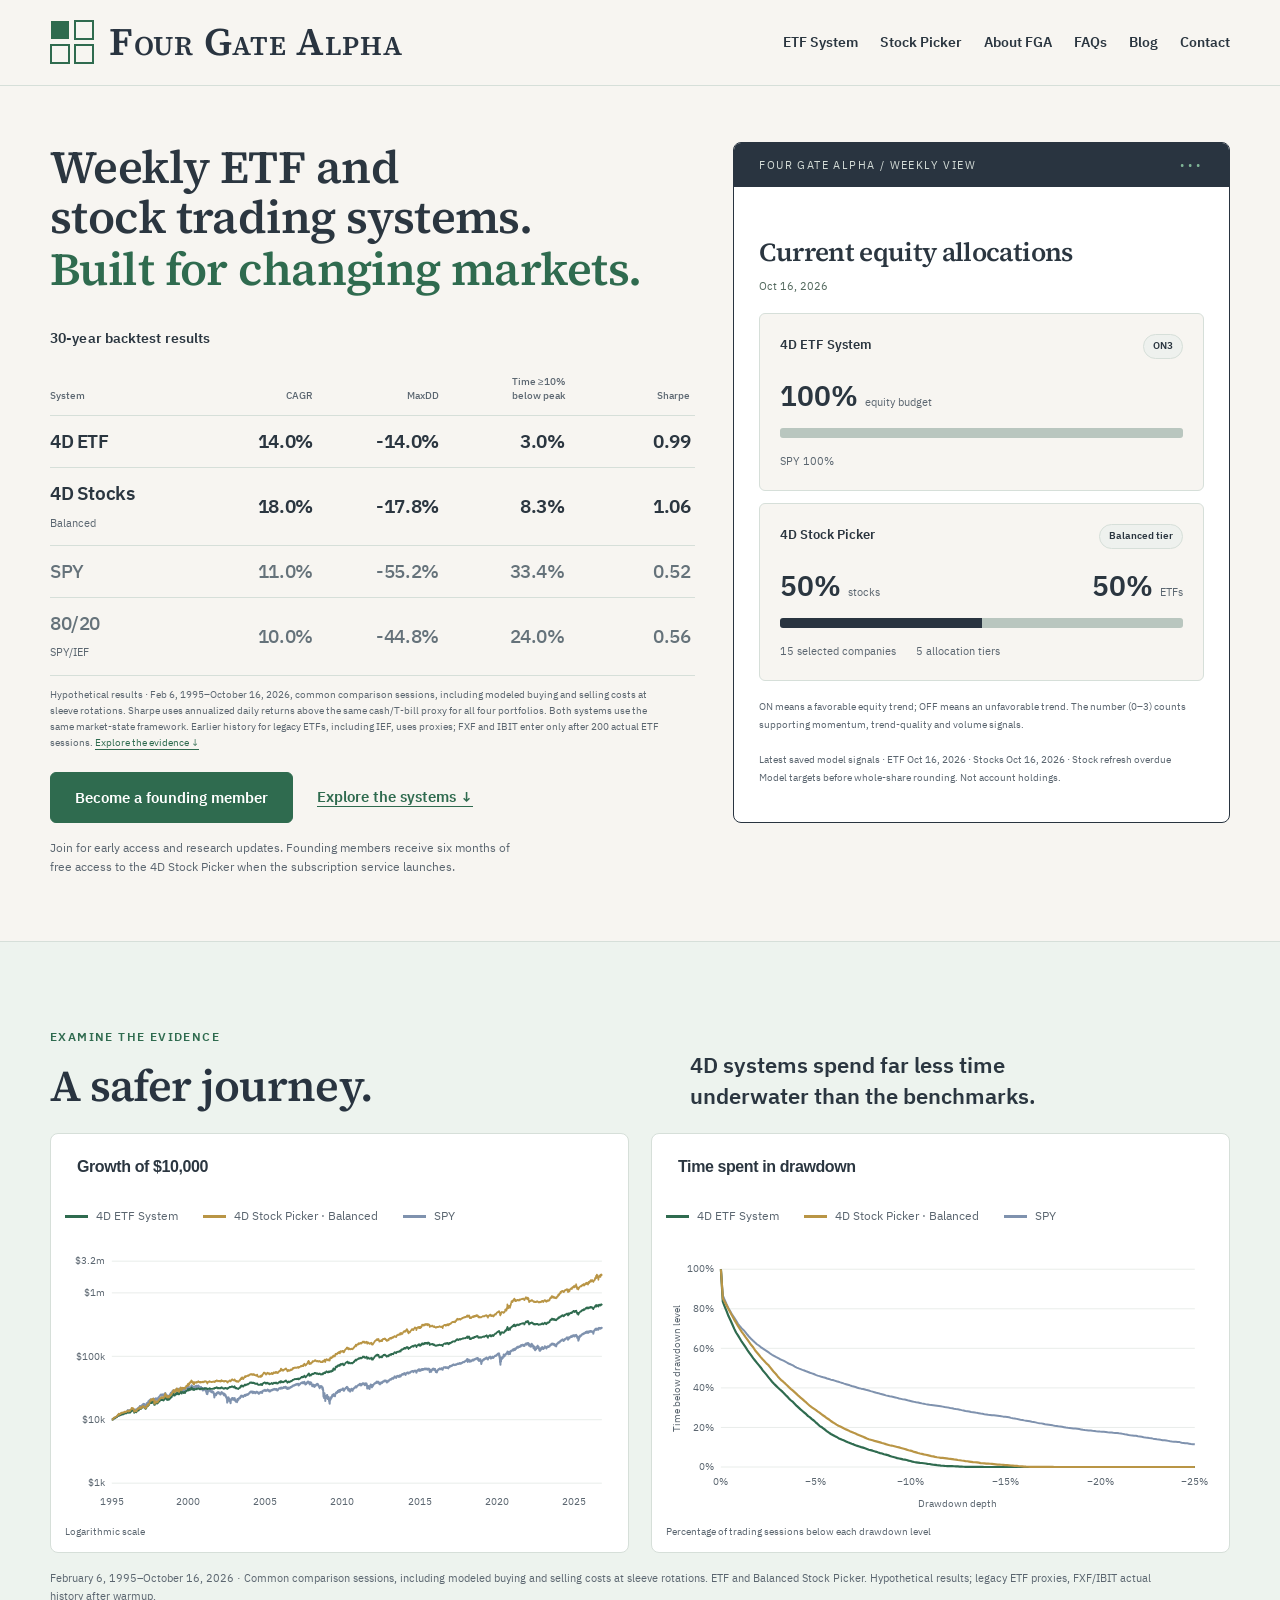
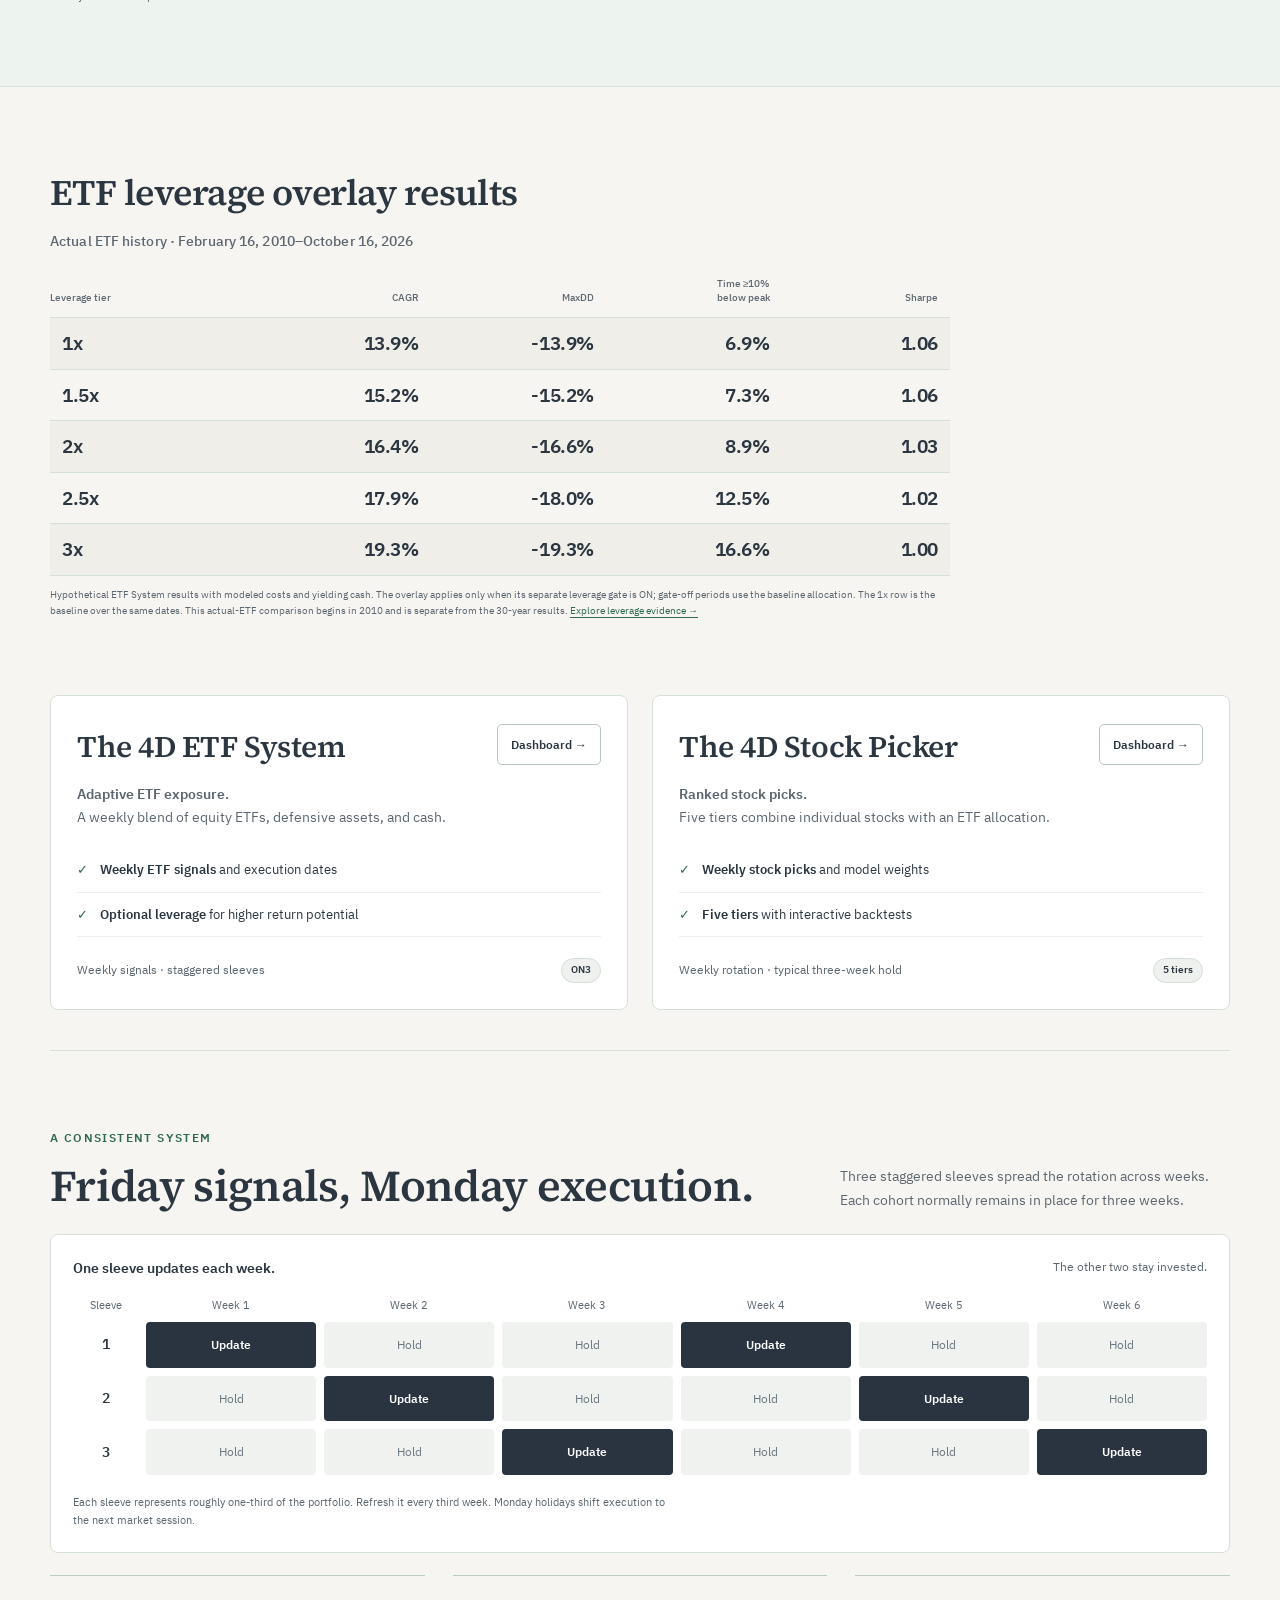
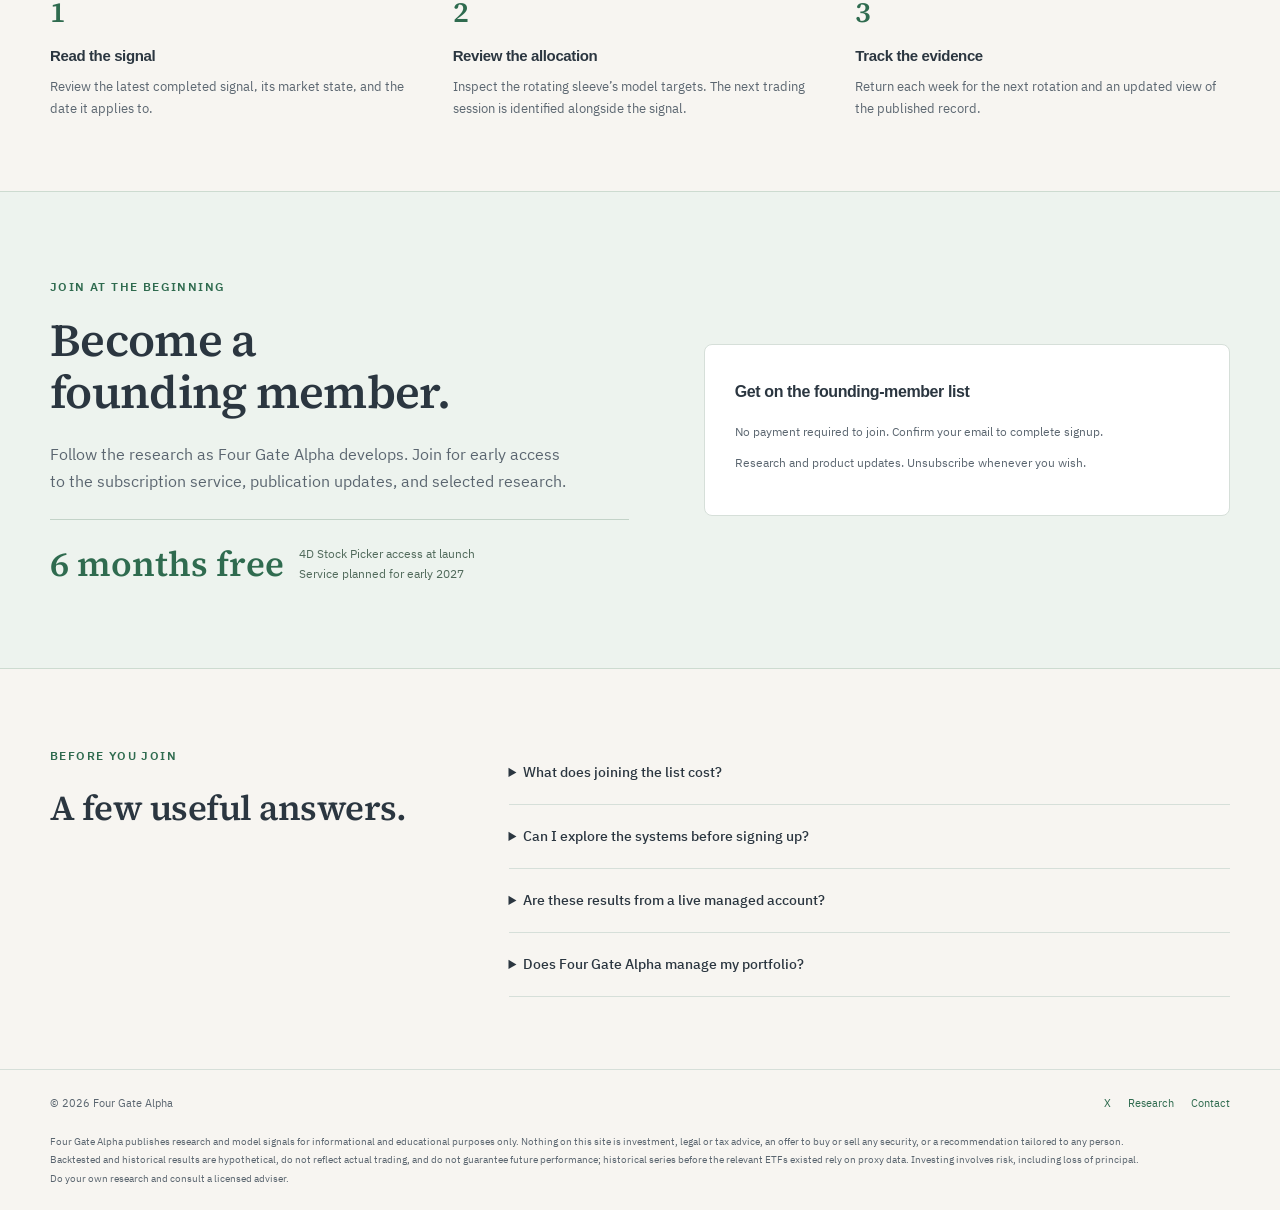
==== commit 573c5a74: "Shared 4D signals and research through 2026-10-16" ====
--- a/index.html
+++ b/index.html
@@ -4,21 +4,21 @@
 <meta property="og:title" content="Four Gate Alpha | Weekly ETF and stock trading systems">
 <meta property="og:description" content="Explore weekly ETF allocations, ranked stock picks and model weights. Founding members receive six months of free 4D Stock Picker access at launch.">
 <meta property="og:url" content="https://www.fourgatealpha.com/">
-<meta property="og:image" content="https://www.fourgatealpha.com/assets/social/home-results-2026-10-09-1ee92412fbc2.png">
+<meta property="og:image" content="https://www.fourgatealpha.com/assets/social/home-results-2026-10-16-c484bc06093e.png">
 <meta property="og:image:type" content="image/png">
 <meta property="og:image:width" content="1200">
 <meta property="og:image:height" content="630">
-<meta property="og:image:alt" content="Four Gate Alpha. Hypothetical backtest, Feb 6, 1995 to Oct 9, 2026. 4D ETF System: annualized return 14.1%, worst drawdown -14.0%, time at least 10% below peak 3.0%. 4D Stock Picker Balanced: annualized return 18.1%, worst drawdown -17.8%, time at least 10% below peak 7.9%. SPY: annualized return 11.1%, worst drawdown -55.2%, time at least 10% below peak 33.4%. Modeled costs included; early ETF history uses proxies. Not live performance.">
+<meta property="og:image:alt" content="Four Gate Alpha. Hypothetical backtest, Feb 6, 1995 to Oct 16, 2026. 4D ETF System: annualized return 14.0%, worst drawdown -14.0%, time at least 10% below peak 3.0%. 4D Stock Picker Balanced: annualized return 18.0%, worst drawdown -17.8%, time at least 10% below peak 8.3%. SPY: annualized return 11.0%, worst drawdown -55.2%, time at least 10% below peak 33.4%. Modeled costs included; early ETF history uses proxies. Not live performance.">
 <meta name="twitter:card" content="summary_large_image">
 <meta name="twitter:site" content="@FourGateAlpha">
 <meta name="twitter:title" content="Four Gate Alpha | Weekly ETF and stock trading systems">
 <meta name="twitter:description" content="Explore weekly ETF allocations, ranked stock picks and model weights. Founding members receive six months of free 4D Stock Picker access at launch.">
-<meta name="twitter:image" content="https://www.fourgatealpha.com/assets/social/home-results-2026-10-09-1ee92412fbc2.png">
-<meta name="twitter:image:alt" content="Four Gate Alpha. Hypothetical backtest, Feb 6, 1995 to Oct 9, 2026. 4D ETF System: annualized return 14.1%, worst drawdown -14.0%, time at least 10% below peak 3.0%. 4D Stock Picker Balanced: annualized return 18.1%, worst drawdown -17.8%, time at least 10% below peak 7.9%. SPY: annualized return 11.1%, worst drawdown -55.2%, time at least 10% below peak 33.4%. Modeled costs included; early ETF history uses proxies. Not live performance.">
-</head><body><a class="skiplink" href="#main">Skip to content</a><header class="siteheader"><div class="wrap"><a class="wordmark" href="/"><svg class="brandmark" viewBox="0 0 44 44" aria-hidden="true"><path d="M1 1h18v18H1z" fill="currentColor"/><path d="M25 1h18v18H25zM1 25h18v18H1zM25 25h18v18H25z" fill="none" stroke="currentColor" stroke-width="2"/></svg><span>Four Gate Alpha</span></a><nav class="globalnav" aria-label="Website navigation"><a href="/etf/">ETF System</a><a href="/stocks/">Stock Picker</a><a href="/about/">About FGA</a><a href="/faq/">FAQs</a><a href="/blog/">Blog</a><a href="/contact/">Contact</a></nav></div></header><main id="main"><section class="hero wrap"><div><h1 class="hero-heading"><span>Weekly ETF and stock trading&nbsp;systems.</span><span>Built for changing&nbsp;markets.</span></h1><div class="headline-results"><table><caption>30-year backtest results</caption><thead><tr><th scope="col">System</th><th scope="col">CAGR</th><th scope="col">MaxDD</th><th scope="col">Time ≥10%<br>below peak</th><th scope="col">Sharpe</th></tr></thead><tbody><tr><th scope="row"><a href="/etf/#evidence">4D ETF</a></th><td>14.1%</td><td>-14.0%</td><td>3.0%</td><td>0.99</td></tr><tr><th scope="row"><a href="/stocks/#backtest">4D Stocks<br><small>Balanced</small></a></th><td>18.1%</td><td>-17.8%</td><td>7.9%</td><td>1.07</td></tr><tr><th scope="row"><a href="#evidence">SPY</a></th><td>11.1%</td><td>-55.2%</td><td>33.4%</td><td>0.53</td></tr><tr><th scope="row"><a href="#evidence">80/20<br><small>SPY/IEF</small></a></th><td>10.0%</td><td>-44.8%</td><td>24.1%</td><td>0.56</td></tr></tbody></table><p>Hypothetical results · Feb 6, 1995–October 9, 2026, common comparison sessions, including modeled buying and selling costs at sleeve rotations. Sharpe uses annualized daily returns above the same cash/T-bill proxy for all four portfolios. Both systems use the same market-state framework. Earlier history for legacy ETFs, including IEF, uses proxies; FXF and IBIT enter only after 200 actual ETF sessions. <a href="#evidence">Explore the evidence ↓</a></p></div><div class="actions"><a class="joinbutton" href="#join">Become a founding member</a><a class="outlinebutton" href="#systems">Explore the systems ↓</a></div><p class="note">Join for early access and research updates. Founding members receive six months of free access to the 4D Stock Picker when the subscription service launches.</p></div><div class="previewwindow"><div class="windowhead"><span>FOUR GATE ALPHA / WEEKLY VIEW</span><span class="dots">•••</span></div><div class="windowintro"><strong>Current equity allocations</strong><span class="signaldate" data-home-date>Oct 9, 2026</span></div><div class="windowcard"><div class="head"><span>4D ETF System</span><span class="statuspill" data-etf-state>ON2</span></div><div class="numbers"><span><b data-etf-budget>100%</b> <small>equity budget</small></span></div><div class="stackbar"><span id="homeSpyBar" style="width:73.5%"></span><span id="homeQqqBar" style="width:26.5%"></span></div><div class="legend" id="homeEtfAllocation"><span>SPY 73.5%</span><span>QQQ 26.5%</span></div></div><div class="windowcard"><div class="head"><span>4D Stock Picker</span><span class="statuspill">Balanced tier</span></div><div class="numbers"><span><b id="homeStockWeight">50%</b> <small>stocks</small></span><span><b id="homeEtfWeight">50%</b> <small>ETFs</small></span></div><div class="stackbar"><span id="homeStockBar" style="width:50%"></span><span id="homeStockEtfBar" style="width:50%"></span></div><div class="legend"><span id="homeStockCount">19 selected&nbsp;companies</span><span>5 allocation&nbsp;tiers</span></div></div><p class="windowfoot">ON means a favorable equity trend; OFF means an unfavorable trend. The number (0–3) counts supporting momentum, trend-quality and volume&nbsp;signals.</p><p class="windowfoot">Latest saved model signals · <span id="homeDateNote">October 9, 2026</span><br>Model targets before whole-share rounding. Not account&nbsp;holdings.</p></div></section>
-<section class="evidence" id="evidence"><div class="wrap"><div class="sectionheading"><div><span class="eyebrow">EXAMINE THE EVIDENCE</span><h2>A safer&nbsp;journey.</h2></div><p class="journey-deck">4D systems spend far less time underwater than the&nbsp;benchmarks.</p></div><div class="journey-charts"><figure class="historychart"><h3>Growth of&nbsp;$10,000</h3><div class="journey-legend"><span class="etfkey">4D ETF System</span><span class="stockkey">4D Stock Picker · Balanced</span><span class="spykey">SPY</span></div><svg viewBox="0 0 680 330" role="img" aria-label="Growth of $10,000 on a logarithmic scale, ETF, Balanced Stock Picker and SPY, February 1995 to October 9, 2026"><title>Growth of $10,000 on a logarithmic scale</title><line x1="58" x2="665" y1="295.0" y2="295.0" stroke="#38505b"/><text x="50" y="299.0" text-anchor="end" fill="#b7cbd0" font-size="12">$1k</text><line x1="58" x2="665" y1="216.4" y2="216.4" stroke="#38505b"/><text x="50" y="220.4" text-anchor="end" fill="#b7cbd0" font-size="12">$10k</text><line x1="58" x2="665" y1="137.9" y2="137.9" stroke="#38505b"/><text x="50" y="141.9" text-anchor="end" fill="#b7cbd0" font-size="12">$100k</text><line x1="58" x2="665" y1="59.3" y2="59.3" stroke="#38505b"/><text x="50" y="63.3" text-anchor="end" fill="#b7cbd0" font-size="12">$1m</text><line x1="58" x2="665" y1="20.0" y2="20.0" stroke="#38505b"/><text x="50" y="24.0" text-anchor="end" fill="#b7cbd0" font-size="12">$3.2m</text><polyline points="58.00,216.27 58.08,216.27 58.15,216.27 58.23,216.27 58.30,216.18 58.38,216.18 58.46,216.09 58.53,215.92 58.61,216.00 58.69,216.09 58.76,216.09 58.84,215.92 58.91,215.83 58.99,215.74 59.07,216.00 59.14,215.74 59.22,215.92 59.29,215.92 59.37,215.92 59.45,215.92 59.52,216.09 59.60,216.09 59.68,216.09 59.75,215.57 59.83,215.57 59.90,215.31 59.98,215.40 60.06,215.22 60.13,215.21 60.21,215.21 60.28,215.21 60.36,215.21 60.44,215.21 60.51,214.70 60.59,214.61 60.67,214.61 60.74,214.61 60.82,214.70 60.89,214.78 60.97,214.70 61.05,214.53 61.12,214.53 61.20,214.36 61.27,214.36 61.35,214.36 61.43,214.44 61.50,214.36 61.58,214.11 61.66,214.36 61.73,214.44 61.81,214.53 61.88,214.44 61.96,214.28 62.04,213.86 62.11,213.94 62.19,213.94 62.26,213.86 62.34,213.78 62.42,213.86 62.49,213.86 62.57,213.37 62.65,213.37 62.72,213.37 62.80,213.20 62.87,213.20 62.95,213.12 63.03,213.04 63.10,213.04 63.18,212.88 63.25,212.88 63.33,212.96 63.41,213.53 63.48,213.45 63.56,213.12 63.64,212.80 63.71,212.80 63.79,212.80 63.86,213.20 63.94,213.20 64.02,212.48 64.09,212.56 64.17,212.56 64.24,212.32 64.32,212.40 64.40,212.56 64.47,212.64 64.55,212.88 64.63,212.64 64.70,212.24 64.78,212.32 64.85,212.16 64.93,212.04 65.01,211.65 65.08,211.73 65.16,211.81 65.23,211.34 65.31,211.42 65.39,211.81 65.46,211.88 65.54,211.73 65.62,211.73 65.69,211.81 65.77,211.65 65.84,211.57 65.92,211.11 66.00,210.95 66.07,210.95 66.15,211.11 66.22,210.65 66.30,210.73 66.38,210.80 66.45,210.57 66.53,210.88 66.61,211.26 66.68,211.11 66.76,211.18 66.83,210.95 66.91,210.65 66.99,210.65 67.06,210.42 67.14,210.65 67.21,210.73 67.29,210.80 67.37,210.80 67.44,210.88 67.52,210.80 67.60,210.73 67.67,210.73 67.75,210.73 67.82,210.80 67.90,211.03 67.98,210.73 68.05,210.80 68.13,210.65 68.20,210.73 68.28,210.73 68.36,210.80 68.43,210.73 68.51,210.88 68.58,210.80 68.66,210.65 68.74,210.73 68.81,210.65 68.89,210.57 68.97,210.57 69.04,210.42 69.12,210.05 69.19,210.05 69.27,209.97 69.35,209.90 69.42,209.75 69.50,209.60 69.57,209.46 69.65,209.17 69.73,209.13 69.80,209.28 69.88,209.13 69.96,208.98 70.03,209.28 70.11,209.28 70.18,209.28 70.26,209.28 70.34,209.35 70.41,209.06 70.49,209.13 70.56,209.28 70.64,209.28 70.72,209.28 70.79,209.20 70.87,209.20 70.95,209.50 71.02,209.50 71.10,209.35 71.17,209.13 71.25,209.06 71.33,209.20 71.40,208.98 71.48,208.91 71.55,208.69 71.63,208.91 71.71,208.98 71.78,208.98 71.86,209.28 71.94,209.57 72.01,209.28 72.09,209.13 72.16,209.28 72.24,208.98 72.32,208.77 72.39,208.69 72.47,208.84 72.54,208.98 72.62,208.62 72.70,208.55 72.77,208.55 72.85,208.55 72.93,208.77 73.00,208.48 73.08,208.27 73.15,208.12 73.23,208.34 73.31,208.05 73.38,208.19 73.46,208.05 73.53,208.05 73.61,207.70 73.69,207.70 73.76,207.77 73.84,207.70 73.92,207.28 73.99,207.08 74.07,207.01 74.14,207.15 74.22,207.08 74.30,206.94 74.37,207.01 74.45,206.80 74.52,207.08 74.60,207.07 74.68,207.70 74.75,207.35 74.83,207.70 74.91,207.49 74.98,207.35 75.06,207.21 75.13,207.21 75.21,207.28 75.29,207.21 75.36,206.87 75.44,206.80 75.51,207.07 75.59,207.14 75.67,207.00 75.74,207.63 75.82,208.05 75.90,207.84 75.97,207.91 76.05,207.98 76.12,207.56 76.20,207.70 76.28,207.56 76.35,207.35 76.43,207.35 76.50,207.28 76.58,207.00 76.66,207.07 76.73,206.80 76.81,206.66 76.89,206.39 76.96,206.05 77.04,205.92 77.11,206.05 77.19,205.79 77.27,205.45 77.34,205.26 77.42,204.87 77.49,204.87 77.57,204.61 77.65,204.67 77.72,205.00 77.80,205.19 77.88,205.32 77.95,205.72 78.03,205.26 78.10,204.74 78.18,204.80 78.26,205.32 78.33,205.45 78.41,205.59 78.48,205.92 78.56,205.39 78.64,205.19 78.71,204.87 78.79,205.19 78.87,205.00 78.94,206.12 79.02,205.72 79.09,205.99 79.17,205.79 79.25,205.59 79.32,205.63 79.40,204.98 79.47,205.04 79.55,205.11 79.63,205.17 79.70,205.11 79.78,205.17 79.86,204.98 79.93,205.30 80.01,205.17 80.08,205.30 80.16,204.91 80.24,204.91 80.31,204.91 80.39,204.91 80.46,205.50 80.54,205.63 80.62,206.24 80.69,206.31 80.77,205.83 80.85,205.57 80.92,205.44 81.00,205.57 81.07,205.50 81.15,205.44 81.23,205.17 81.30,205.04 81.38,205.17 81.45,205.04 81.53,204.91 81.61,204.91 81.68,204.98 81.76,204.91 81.84,205.50 81.91,205.57 81.99,205.57 82.06,205.70 82.14,205.30 82.22,205.30 82.29,204.98 82.37,204.46 82.44,204.27 82.52,204.27 82.60,204.20 82.67,204.01 82.75,203.82 82.83,203.88 82.90,203.51 82.98,203.70 83.05,203.57 83.13,203.88 83.21,204.14 83.28,203.95 83.36,204.20 83.43,204.14 83.51,203.88 83.59,203.57 83.66,203.82 83.74,203.82 83.82,203.95 83.89,203.95 83.97,204.01 84.04,204.01 84.12,204.14 84.20,204.20 84.27,204.46 84.35,204.33 84.42,204.33 84.50,204.09 84.58,203.96 84.65,204.02 84.73,204.28 84.81,204.02 84.88,203.89 84.96,203.58 85.03,203.70 85.11,203.83 85.19,204.67 85.26,204.86 85.34,204.67 85.41,204.54 85.49,205.26 85.57,205.26 85.64,206.26 85.72,206.19 85.80,205.79 85.87,205.26 85.95,205.52 86.02,205.79 86.10,206.19 86.18,206.19 86.25,205.86 86.33,205.65 86.40,206.06 86.48,205.72 86.56,205.45 86.63,204.93 86.71,204.21 86.79,204.41 86.86,204.28 86.94,204.21 87.01,204.21 87.09,204.34 87.17,204.09 87.24,204.41 87.32,204.28 87.39,204.34 87.47,204.02 87.55,204.02 87.62,204.02 87.70,204.15 87.78,203.83 87.85,204.02 87.93,204.21 88.00,204.09 88.08,204.15 88.16,204.47 88.23,204.80 88.31,204.60 88.38,204.60 88.46,204.99 88.54,204.47 88.61,204.09 88.69,204.09 88.77,203.96 88.84,203.70 88.92,203.20 88.99,203.08 89.07,203.14 89.15,203.20 89.22,203.08 89.30,202.96 89.37,202.96 89.45,202.96 89.53,202.96 89.60,202.96 89.68,202.90 89.75,202.96 89.83,202.78 89.91,202.53 89.98,202.59 90.06,202.11 90.14,202.11 90.21,202.23 90.29,202.47 90.36,202.53 90.44,202.17 90.52,202.11 90.59,202.17 90.67,201.98 90.74,201.86 90.82,201.68 90.90,201.74 90.97,201.98 91.05,201.86 91.13,202.17 91.20,202.17 91.28,202.35 91.35,202.11 91.43,202.23 91.51,201.86 91.58,201.98 91.66,201.80 91.73,201.56 91.81,200.91 91.89,200.86 91.96,200.68 92.04,200.68 92.12,200.80 92.19,200.62 92.27,200.39 92.34,200.39 92.42,200.39 92.50,200.10 92.57,200.05 92.65,200.10 92.72,199.88 92.80,199.43 92.88,199.54 92.95,199.59 93.03,199.48 93.11,199.48 93.18,200.05 93.26,199.93 93.33,200.05 93.41,200.28 93.49,199.76 93.56,199.93 93.64,200.22 93.71,200.80 93.79,200.74 93.87,201.15 93.94,200.86 94.02,200.62 94.10,199.93 94.17,199.80 94.25,199.92 94.32,199.63 94.40,199.41 94.48,199.35 94.55,199.63 94.63,200.26 94.70,200.21 94.78,199.69 94.86,199.98 94.93,199.58 95.01,199.86 95.09,199.63 95.16,199.24 95.24,199.30 95.31,198.85 95.39,198.96 95.47,198.79 95.54,198.63 95.62,198.57 95.69,198.30 95.77,198.03 95.85,198.52 95.92,198.96 96.00,199.07 96.08,198.96 96.15,198.63 96.23,198.19 96.30,198.25 96.38,198.14 96.46,197.92 96.53,198.57 96.61,198.35 96.68,197.87 96.76,198.19 96.84,197.81 96.91,197.33 96.99,196.96 97.07,197.02 97.14,196.76 97.22,196.96 97.29,197.39 97.37,197.39 97.45,196.96 97.52,196.96 97.60,197.28 97.67,197.81 97.75,197.92 97.83,197.65 97.90,197.87 97.98,197.28 98.06,197.49 98.13,197.17 98.21,196.81 98.28,197.02 98.36,197.33 98.44,197.87 98.51,197.65 98.59,197.60 98.66,197.97 98.74,198.08 98.82,198.25 98.89,198.06 98.97,197.63 99.05,197.95 99.12,197.79 99.20,198.72 99.27,199.45 99.35,199.22 99.43,199.85 99.50,199.67 99.58,199.22 99.65,199.11 99.73,198.83 99.81,199.17 99.88,199.28 99.96,200.36 100.04,199.90 100.11,199.33 100.19,198.94 100.26,199.05 100.34,198.94 100.42,199.17 100.49,198.39 100.57,198.39 100.64,198.55 100.72,198.94 100.80,198.61 100.87,197.52 100.95,197.36 101.03,197.42 101.10,196.78 101.18,196.01 101.25,196.06 101.33,196.78 101.41,196.57 101.48,196.31 101.56,195.75 101.63,195.90 101.71,195.85 101.79,195.60 101.86,196.06 101.94,195.95 102.02,195.55 102.09,195.65 102.17,195.75 102.24,195.45 102.32,195.30 102.40,195.30 102.47,195.50 102.55,195.30 102.62,195.45 102.70,195.55 102.78,195.60 102.85,195.45 102.93,194.80 103.01,194.65 103.08,194.50 103.16,194.45 103.23,193.78 103.31,193.49 103.39,193.49 103.46,193.54 103.54,193.68 103.61,193.30 103.69,193.41 103.77,194.27 103.84,193.41 103.92,193.64 104.00,193.81 104.07,193.69 104.15,193.91 104.22,193.50 104.30,192.96 104.38,192.49 104.45,192.84 104.53,192.49 104.60,192.86 104.68,192.70 104.76,192.61 104.83,192.49 104.91,192.33 104.99,191.87 105.06,192.05 105.14,192.77 105.21,192.77 105.29,191.87 105.37,191.92 105.44,191.73 105.52,191.78 105.59,191.78 105.67,191.69 105.75,191.28 105.82,191.31 105.90,191.44 105.98,191.35 106.05,191.33 106.13,191.06 106.20,191.31 106.28,192.01 106.36,191.76 106.43,192.31 106.51,192.42 106.58,192.28 106.66,193.36 106.74,192.61 106.81,192.19 106.89,191.69 106.97,192.28 107.04,192.31 107.12,192.42 107.19,192.93 107.27,192.75 107.35,193.26 107.42,193.12 107.50,192.03 107.57,192.21 107.65,192.01 107.73,192.10 107.80,191.94 107.88,191.92 107.96,192.65 108.03,192.82 108.11,192.28 108.18,192.33 108.26,191.49 108.34,191.49 108.41,191.33 108.49,191.29 108.56,191.09 108.64,191.25 108.72,191.52 108.79,191.77 108.87,191.47 108.95,191.16 109.02,191.52 109.10,191.07 109.17,190.89 109.25,190.71 109.33,190.49 109.40,190.17 109.48,190.41 109.55,190.54 109.63,190.63 109.71,190.58 109.78,190.58 109.86,190.67 109.94,191.20 110.01,191.56 110.09,191.07 110.16,190.41 110.24,190.63 110.32,191.32 110.39,191.65 110.47,194.22 110.54,192.39 110.62,192.39 110.70,193.16 110.77,192.37 110.85,191.65 110.92,191.65 111.00,191.54 111.08,191.68 111.15,192.04 111.23,192.25 111.31,192.25 111.38,192.95 111.46,192.46 111.53,192.00 111.61,191.38 111.69,191.59 111.76,191.43 111.84,190.89 111.91,190.67 111.99,191.29 112.07,191.20 112.14,191.11 112.22,191.07 112.30,190.19 112.37,190.41 112.45,190.32 112.52,190.34 112.60,189.91 112.68,190.02 112.75,190.21 112.83,190.49 112.90,191.09 112.98,191.03 113.06,190.67 113.13,190.47 113.21,190.65 113.29,190.98 113.36,191.25 113.44,191.02 113.51,191.63 113.59,191.75 113.67,191.61 113.74,190.93 113.82,190.40 113.89,190.43 113.97,190.25 114.05,190.18 114.12,190.71 114.20,190.62 114.28,190.93 114.35,192.14 114.43,191.52 114.50,191.05 114.58,190.89 114.66,191.18 114.73,190.69 114.81,190.14 114.88,190.47 114.96,190.78 115.04,190.82 115.11,190.85 115.19,190.49 115.27,190.18 115.34,190.01 115.42,189.99 115.49,189.43 115.57,189.17 115.65,189.22 115.72,189.24 115.80,188.86 115.87,188.98 115.95,188.65 116.03,188.69 116.10,188.52 116.18,188.73 116.26,188.57 116.33,188.25 116.41,188.44 116.48,188.19 116.56,188.05 116.64,188.32 116.71,187.91 116.79,187.70 116.86,187.70 116.94,187.78 117.02,187.58 117.09,187.80 117.17,188.11 117.25,187.44 117.32,187.56 117.40,187.24 117.47,187.08 117.55,186.94 117.63,187.06 117.70,186.70 117.78,186.60 117.85,186.47 117.93,186.39 118.01,186.10 118.08,186.17 118.16,185.88 118.24,186.02 118.31,186.02 118.39,186.17 118.46,186.19 118.54,186.08 118.62,185.81 118.69,185.44 118.77,185.25 118.84,185.54 118.92,185.77 119.00,185.96 119.07,185.69 119.15,185.79 119.23,185.50 119.30,185.40 119.38,185.81 119.45,185.37 119.53,185.37 119.61,185.21 119.68,185.10 119.76,185.44 119.83,185.81 119.91,186.45 119.99,186.51 120.06,186.27 120.14,185.63 120.22,185.25 120.29,185.35 120.37,185.60 120.44,185.98 120.52,186.25 120.60,185.71 120.67,185.83 120.75,185.46 120.82,185.37 120.90,185.56 120.98,185.75 121.05,185.86 121.13,185.63 121.21,185.33 121.28,185.54 121.36,185.67 121.43,186.21 121.51,186.17 121.59,186.02 121.66,186.37 121.74,186.21 121.81,186.17 121.89,186.72 121.97,186.10 122.04,185.44 122.12,185.48 122.20,185.37 122.27,185.60 122.35,186.25 122.42,185.92 122.50,186.84 122.58,186.31 122.65,185.60 122.73,185.75 122.80,185.93 122.88,185.76 122.96,185.37 123.03,184.92 123.11,184.96 123.19,184.82 123.26,184.69 123.34,184.94 123.41,184.54 123.49,184.47 123.57,184.14 123.64,184.21 123.72,183.95 123.79,184.17 123.87,183.99 123.95,183.99 124.02,183.61 124.10,183.66 124.18,183.45 124.25,183.39 124.33,183.39 124.40,183.99 124.48,183.99 124.56,184.67 124.63,184.69 124.71,184.47 124.78,185.03 124.86,185.18 124.94,184.66 125.01,185.41 125.09,185.54 125.17,186.89 125.24,186.42 125.32,186.28 125.39,186.22 125.47,186.42 125.55,186.93 125.62,186.36 125.70,186.77 125.77,187.17 125.85,186.46 125.93,185.83 126.00,185.91 126.08,186.12 126.16,186.40 126.23,186.18 126.31,186.10 126.38,186.30 126.46,187.95 126.54,188.07 126.61,190.59 126.69,189.18 126.76,189.42 126.84,189.70 126.92,189.98 126.99,188.19 127.07,189.03 127.15,189.72 127.22,188.63 127.30,188.05 127.37,187.84 127.45,187.54 127.53,188.53 127.60,188.36 127.68,188.41 127.75,188.11 127.83,186.77 127.91,187.62 127.98,187.66 128.06,187.36 128.14,187.44 128.21,188.49 128.29,189.49 128.36,188.83 128.44,189.53 128.52,189.55 128.59,190.08 128.67,190.25 128.74,189.60 128.82,189.08 128.90,189.21 128.97,188.89 129.05,187.09 129.13,187.09 129.20,186.97 129.28,186.77 129.35,186.89 129.43,186.38 129.51,186.81 129.58,186.57 129.66,186.77 129.73,186.83 129.81,186.02 129.89,185.83 129.96,185.25 130.04,185.50 130.12,185.14 130.19,184.69 130.27,184.57 130.34,184.82 130.42,184.91 130.50,185.14 130.57,185.18 130.65,184.84 130.72,184.59 130.80,184.59 130.88,184.39 130.95,184.09 131.03,183.83 131.11,183.04 131.18,183.25 131.26,183.25 131.33,183.00 131.41,183.98 131.49,183.54 131.56,183.65 131.64,184.20 131.71,183.33 131.79,183.16 131.87,183.33 131.94,183.25 132.02,183.76 132.09,183.69 132.17,184.69 132.25,183.82 132.32,183.87 132.40,183.33 132.48,183.18 132.55,182.71 132.63,182.55 132.70,181.83 132.78,181.99 132.86,182.08 132.93,181.54 133.01,181.82 133.08,181.82 133.16,181.90 133.24,181.51 133.31,180.69 133.39,180.86 133.47,180.61 133.54,180.95 133.62,181.56 133.69,181.80 133.77,182.39 133.85,181.52 133.92,181.30 134.00,181.03 134.07,181.94 134.15,182.03 134.23,181.68 134.30,181.06 134.38,181.46 134.46,180.90 134.53,180.64 134.61,180.85 134.68,181.05 134.76,180.71 134.84,181.22 134.91,181.61 134.99,181.54 135.06,182.32 135.14,182.10 135.22,181.32 135.29,181.73 135.37,181.94 135.45,181.97 135.52,181.70 135.60,181.56 135.67,180.66 135.75,180.68 135.83,181.29 135.90,181.61 135.98,181.75 136.05,181.66 136.13,181.96 136.21,181.77 136.28,181.35 136.36,180.66 136.44,180.44 136.51,180.53 136.59,180.23 136.66,179.85 136.74,180.18 136.82,179.69 136.89,179.82 136.97,179.98 137.04,179.43 137.12,180.01 137.20,179.95 137.27,180.95 137.35,180.76 137.43,180.06 137.50,180.31 137.58,179.64 137.65,179.80 137.73,180.36 137.81,180.10 137.88,179.32 137.96,179.38 138.03,179.12 138.11,178.68 138.19,178.68 138.26,178.31 138.34,178.53 138.42,179.12 138.49,179.25 138.57,179.54 138.64,180.06 138.72,179.64 138.80,178.68 138.87,178.36 138.95,178.44 139.02,178.24 139.10,178.08 139.18,178.55 139.25,178.80 139.33,179.09 139.41,178.47 139.48,178.96 139.56,178.69 139.63,178.90 139.71,178.64 139.79,178.82 139.86,178.47 139.94,178.21 140.01,178.05 140.09,178.96 140.17,178.85 140.24,178.91 140.32,178.68 140.40,178.87 140.47,179.06 140.55,179.64 140.62,180.20 140.70,179.82 140.78,180.31 140.85,179.88 140.93,180.00 141.00,179.97 141.08,179.77 141.16,179.09 141.23,179.01 141.31,179.35 141.39,179.38 141.46,179.70 141.54,179.98 141.61,179.95 141.69,179.72 141.77,179.07 141.84,178.76 141.92,178.72 141.99,178.64 142.07,178.88 142.15,179.05 142.22,179.31 142.30,179.39 142.38,178.97 142.45,178.65 142.53,178.04 142.60,177.79 142.68,177.45 142.76,177.45 142.83,177.41 142.91,177.38 142.98,177.18 143.06,177.33 143.14,177.45 143.21,177.27 143.29,177.04 143.37,176.86 143.44,177.09 143.52,177.79 143.59,177.84 143.67,178.29 143.75,178.35 143.82,178.61 143.90,178.32 143.97,178.21 144.05,178.70 144.13,179.12 144.20,179.04 144.28,179.20 144.36,179.67 144.43,179.36 144.51,179.73 144.58,179.80 144.66,180.19 144.74,179.76 144.81,179.80 144.89,179.02 144.96,178.86 145.04,178.64 145.12,178.89 145.19,179.16 145.27,178.83 145.35,178.17 145.42,178.04 145.50,177.70 145.57,178.10 145.65,178.53 145.73,179.16 145.80,179.29 145.88,178.88 145.95,179.28 146.03,178.29 146.11,178.42 146.18,178.59 146.26,178.61 146.34,178.32 146.41,178.56 146.49,178.78 146.56,179.33 146.64,179.20 146.72,178.76 146.79,178.81 146.87,179.54 146.94,179.57 147.02,180.30 147.10,180.33 147.17,180.10 147.25,180.16 147.33,180.58 147.40,180.06 147.48,180.13 147.55,179.54 147.63,179.57 147.71,179.05 147.78,179.25 147.86,178.73 147.93,178.80 148.01,179.31 148.09,180.21 148.16,180.23 148.24,181.11 148.32,180.87 148.39,180.53 148.47,180.20 148.54,180.00 148.62,179.70 148.70,179.88 148.77,180.31 148.85,179.70 148.92,178.56 149.00,177.94 149.08,178.30 149.15,178.54 149.23,178.32 149.31,178.07 149.38,177.73 149.46,177.70 149.53,178.02 149.61,177.76 149.69,177.57 149.76,177.27 149.84,177.19 149.91,176.90 149.99,176.83 150.07,176.57 150.14,176.60 150.22,176.60 150.30,176.90 150.37,176.71 150.45,176.87 150.52,176.98 150.60,177.36 150.68,177.11 150.75,176.90 150.83,176.27 150.90,176.54 150.98,176.81 151.06,177.02 151.13,176.87 151.21,176.75 151.29,176.69 151.36,177.02 151.44,176.84 151.51,176.69 151.59,176.47 151.67,176.73 151.74,176.20 151.82,176.12 151.89,175.57 151.97,175.63 152.05,175.65 152.12,175.50 152.20,175.54 152.27,175.49 152.35,175.82 152.43,177.18 152.50,177.12 152.58,177.67 152.66,175.75 152.73,175.63 152.81,176.09 152.88,176.38 152.96,175.92 153.04,175.46 153.11,175.73 153.19,175.63 153.26,175.98 153.34,176.06 153.42,177.03 153.49,176.65 153.57,176.92 153.65,177.06 153.72,178.14 153.80,177.21 153.87,176.89 153.95,176.86 154.03,176.35 154.10,176.49 154.18,176.55 154.25,176.09 154.33,176.82 154.41,176.74 154.48,177.44 154.56,177.24 154.64,176.85 154.71,177.32 154.79,177.55 154.86,178.28 154.94,178.36 155.02,177.97 155.09,178.66 155.17,178.79 155.24,178.08 155.32,177.75 155.40,177.50 155.47,177.49 155.55,176.85 155.63,177.17 155.70,177.85 155.78,177.89 155.85,176.91 155.93,177.08 156.01,177.46 156.08,177.95 156.16,177.17 156.23,175.60 156.31,175.38 156.39,175.43 156.46,174.87 156.54,174.65 156.62,174.12 156.69,173.88 156.77,174.24 156.84,174.44 156.92,174.40 157.00,174.98 157.07,174.60 157.15,174.40 157.22,175.66 157.30,174.87 157.38,174.57 157.45,174.36 157.53,174.48 157.61,174.60 157.68,175.54 157.76,176.01 157.83,177.43 157.91,176.85 157.99,175.96 158.06,176.28 158.14,176.12 158.21,176.49 158.29,175.11 158.37,175.49 158.44,175.60 158.52,175.81 158.60,175.36 158.67,176.04 158.75,176.64 158.82,176.60 158.90,176.19 158.98,176.45 159.05,176.72 159.13,177.50 159.20,176.73 159.28,176.36 159.36,175.78 159.43,175.47 159.51,175.81 159.59,176.12 159.66,176.76 159.74,177.02 159.81,177.53 159.89,176.97 159.97,177.56 160.04,177.53 160.12,176.37 160.19,176.36 160.27,175.76 160.35,175.17 160.42,175.34 160.50,175.49 160.58,175.25 160.65,175.40 160.73,175.46 160.80,175.87 160.88,175.23 160.96,175.17 161.03,175.11 161.11,175.38 161.18,174.94 161.26,175.07 161.34,175.09 161.41,175.61 161.49,175.90 161.57,175.46 161.64,175.73 161.72,175.63 161.79,175.95 161.87,175.70 161.95,175.23 162.02,175.85 162.10,175.58 162.17,175.03 162.25,175.09 162.33,175.03 162.40,174.80 162.48,174.66 162.56,174.32 162.63,174.37 162.71,174.66 162.78,174.90 162.86,174.46 162.94,175.13 163.01,175.32 163.09,175.22 163.16,175.55 163.24,175.67 163.32,176.44 163.39,176.26 163.47,176.02 163.55,175.85 163.62,175.61 163.70,175.44 163.77,175.03 163.85,174.90 163.93,175.19 164.00,175.35 164.08,175.22 164.15,174.77 164.23,174.80 164.31,174.91 164.38,174.56 164.46,174.67 164.54,174.47 164.61,174.53 164.69,174.40 164.76,174.30 164.84,174.32 164.92,174.20 164.99,174.19 165.07,174.52 165.14,174.07 165.22,174.06 165.30,174.31 165.37,174.65 165.45,174.41 165.53,174.64 165.60,174.69 165.68,174.95 165.75,174.85 165.83,174.95 165.91,175.41 165.98,175.75 166.06,175.44 166.13,175.70 166.21,175.63 166.29,175.60 166.36,175.87 166.44,176.29 166.52,176.11 166.59,175.41 166.67,176.00 166.74,175.94 166.82,176.26 166.90,175.98 166.97,175.86 167.05,176.61 167.12,176.87 167.20,177.44 167.28,177.72 167.35,178.59 167.43,177.47 167.51,177.31 167.58,178.17 167.66,178.30 167.73,177.04 167.81,176.89 167.89,176.74 167.96,176.97 168.04,177.78 168.11,177.69 168.19,177.04 168.27,176.74 168.34,176.16 168.42,176.27 168.50,176.22 168.57,176.20 168.65,175.96 168.72,175.97 168.80,176.73 168.88,176.86 168.95,177.70 169.03,177.97 169.10,177.08 169.18,176.98 169.26,177.51 169.33,177.70 169.41,178.19 169.49,178.01 169.56,178.84 169.64,178.15 169.71,177.85 169.79,178.44 169.87,178.51 169.94,178.80 170.02,178.82 170.09,178.53 170.17,177.43 170.25,177.98 170.32,178.45 170.40,178.37 170.48,177.21 170.55,177.35 170.63,177.82 170.70,178.26 170.78,179.04 170.86,178.59 170.93,179.29 171.01,180.29 171.08,180.06 171.16,179.05 171.24,178.68 171.31,178.43 171.39,178.33 171.47,178.98 171.54,179.61 171.62,178.00 171.69,178.37 171.77,179.51 171.85,179.24 171.92,179.33 172.00,178.74 172.07,178.71 172.15,178.77 172.23,178.55 172.30,178.40 172.38,178.06 172.46,178.25 172.53,178.03 172.61,177.76 172.68,177.66 172.76,177.75 172.84,177.78 172.91,177.60 172.99,177.30 173.06,177.50 173.14,177.27 173.22,178.06 173.29,177.81 173.37,177.91 173.44,178.08 173.52,178.48 173.60,178.81 173.67,178.42 173.75,178.70 173.83,178.76 173.90,178.43 173.98,179.19 174.05,179.72 174.13,180.46 174.21,180.41 174.28,180.64 174.36,179.92 174.43,180.24 174.51,180.92 174.59,180.74 174.66,181.01 174.74,180.70 174.82,180.34 174.89,180.09 174.97,180.06 175.04,181.08 175.12,182.57 175.20,182.02 175.27,182.70 175.35,182.69 175.42,183.38 175.50,182.69 175.58,183.62 175.65,184.21 175.73,184.56 175.81,183.54 175.88,183.11 175.96,182.42 176.03,183.37 176.11,183.24 176.19,182.89 176.26,183.62 176.34,184.78 176.41,184.64 176.49,183.37 176.57,183.89 176.64,183.52 176.72,182.90 176.80,182.87 176.87,182.26 176.95,182.62 177.02,182.14 177.10,180.81 177.18,180.36 177.25,180.68 177.33,181.30 177.40,181.49 177.48,181.04 177.56,180.89 177.63,180.33 177.71,180.56 177.79,179.98 177.86,180.05 177.94,180.48 178.01,179.91 178.09,180.20 178.17,180.22 178.24,180.36 178.32,180.26 178.39,180.50 178.47,180.43 178.55,180.27 178.62,179.48 178.70,179.42 178.78,179.27 178.85,178.77 178.93,178.81 179.00,179.40 179.08,179.30 179.16,179.70 179.23,179.98 179.31,180.46 179.38,180.28 179.46,180.07 179.54,179.91 179.61,179.52 179.69,179.80 179.77,179.68 179.84,180.00 179.92,180.24 179.99,180.30 180.07,180.59 180.15,181.37 180.22,181.31 180.30,181.48 180.37,181.33 180.45,181.15 180.53,180.77 180.60,181.03 180.68,181.35 180.76,181.40 180.83,181.42 180.91,181.23 180.98,181.10 181.06,180.68 181.14,180.69 181.21,181.36 181.29,182.11 181.36,181.92 181.44,182.33 181.52,182.30 181.59,181.50 181.67,181.20 181.75,181.63 181.82,181.32 181.90,181.55 181.97,181.25 182.05,181.46 182.13,182.14 182.20,182.47 182.28,182.09 182.35,181.74 182.43,181.61 182.51,181.59 182.58,181.45 182.66,181.24 182.74,181.10 182.81,181.29 182.89,181.75 182.96,181.62 183.04,182.26 183.12,182.16 183.19,182.04 183.27,182.03 183.34,182.04 183.42,182.34 183.50,182.22 183.57,182.77 183.65,182.46 183.73,183.04 183.80,182.69 183.88,182.82 183.95,182.11 184.03,182.32 184.11,182.82 184.18,183.13 184.26,183.79 184.33,183.54 184.41,183.76 184.49,183.68 184.56,184.57 184.64,185.20 184.72,184.79 184.79,186.62 184.87,186.70 184.94,187.40 185.02,188.50 185.10,188.87 185.17,187.69 185.25,187.34 185.32,187.46 185.40,187.16 185.48,186.45 185.55,186.50 185.63,186.08 185.71,185.51 185.78,185.48 185.86,185.55 185.93,185.77 186.01,185.95 186.09,185.20 186.16,184.68 186.24,184.83 186.31,184.89 186.39,184.68 186.47,185.41 186.54,185.49 186.62,185.51 186.70,184.84 186.77,185.02 186.85,185.11 186.92,184.50 187.00,184.58 187.08,185.48 187.15,185.89 187.23,186.00 187.30,185.14 187.38,184.91 187.46,184.47 187.53,183.94 187.61,183.99 187.69,183.88 187.76,183.84 187.84,184.05 187.91,183.29 187.99,183.26 188.07,183.20 188.14,183.35 188.22,182.93 188.29,183.22 188.37,183.45 188.45,182.96 188.52,182.88 188.60,183.03 188.68,183.66 188.75,183.20 188.83,183.44 188.90,183.65 188.98,183.07 189.06,182.45 189.13,182.47 189.21,182.70 189.28,183.34 189.36,183.41 189.44,183.37 189.51,184.04 189.59,183.72 189.67,183.37 189.74,183.17 189.82,182.93 189.89,183.26 189.97,183.06 190.05,183.12 190.12,182.94 190.20,182.73 190.27,182.75 190.35,183.25 190.43,182.89 190.50,182.50 190.58,182.27 190.66,182.52 190.73,182.59 190.81,182.87 190.88,182.72 190.96,183.06 191.04,183.27 191.11,183.00 191.19,183.70 191.26,183.44 191.34,183.60 191.42,183.83 191.49,183.57 191.57,183.47 191.65,183.48 191.72,183.38 191.80,184.47 191.87,183.98 191.95,183.59 192.03,183.75 192.10,184.61 192.18,184.82 192.25,184.97 192.33,185.18 192.41,184.53 192.48,184.12 192.56,184.22 192.64,183.86 192.71,183.93 192.79,184.28 192.86,184.95 192.94,184.38 193.02,185.09 193.09,184.67 193.17,184.11 193.24,184.18 193.32,184.05 193.40,184.20 193.47,183.42 193.55,182.82 193.63,182.93 193.70,182.53 193.78,182.60 193.85,182.46 193.93,182.38 194.01,182.40 194.08,182.74 194.16,182.78 194.23,182.46 194.31,182.45 194.39,182.23 194.46,182.87 194.54,182.86 194.61,182.93 194.69,183.36 194.77,183.16 194.84,183.07 194.92,183.09 195.00,183.07 195.07,183.26 195.15,183.50 195.22,183.64 195.30,183.64 195.38,183.56 195.45,183.80 195.53,183.42 195.60,184.28 195.68,184.02 195.76,184.29 195.83,183.48 195.91,183.56 195.99,183.70 196.06,183.58 196.14,184.15 196.21,184.30 196.29,184.65 196.37,184.63 196.44,185.28 196.52,185.45 196.59,185.13 196.67,184.72 196.75,184.85 196.82,185.22 196.90,185.90 196.98,186.02 197.05,184.77 197.13,185.17 197.20,185.82 197.28,185.13 197.36,184.39 197.43,184.53 197.51,184.35 197.58,184.18 197.66,184.55 197.74,184.87 197.81,184.79 197.89,184.43 197.97,184.87 198.04,185.06 198.12,185.31 198.19,185.41 198.27,185.34 198.35,186.25 198.42,186.17 198.50,185.85 198.57,186.55 198.65,186.59 198.73,186.46 198.80,187.05 198.88,186.84 198.96,187.19 199.03,187.24 199.11,186.34 199.18,186.06 199.26,186.86 199.34,187.30 199.41,187.84 199.49,187.66 199.56,188.44 199.64,188.38 199.72,187.79 199.79,187.95 199.87,188.62 199.95,189.36 200.02,189.16 200.10,187.83 200.17,188.26 200.25,189.13 200.33,190.40 200.40,190.12 200.48,190.50 200.55,190.31 200.63,190.98 200.71,190.91 200.78,192.03 200.86,193.26 200.94,194.28 201.01,195.23 201.09,193.25 201.16,193.54 201.24,192.90 201.32,191.28 201.39,190.84 201.47,190.75 201.54,191.66 201.62,192.43 201.70,193.64 201.77,192.51 201.85,191.92 201.93,190.83 202.00,190.70 202.08,190.96 202.15,191.58 202.23,190.36 202.31,189.89 202.38,189.99 202.46,189.20 202.53,189.56 202.61,189.08 202.69,188.75 202.76,189.49 202.84,189.25 202.92,189.65 202.99,190.40 203.07,190.39 203.14,190.52 203.22,191.85 203.30,191.36 203.37,191.66 203.45,191.19 203.52,190.94 203.60,190.55 203.68,190.76 203.75,191.40 203.83,191.32 203.91,191.23 203.98,192.02 204.06,192.37 204.13,193.26 204.21,193.25 204.29,193.53 204.36,194.09 204.44,193.25 204.51,192.70 204.59,193.90 204.67,194.30 204.74,192.70 204.82,193.74 204.90,194.09 204.97,194.72 205.05,195.43 205.12,194.90 205.20,195.88 205.28,194.79 205.35,193.33 205.43,193.14 205.50,191.53 205.58,192.37 205.66,191.70 205.73,191.56 205.81,190.97 205.89,191.22 205.96,190.96 206.04,191.66 206.11,190.96 206.19,191.19 206.27,191.58 206.34,191.25 206.42,191.60 206.49,190.94 206.57,190.61 206.65,190.34 206.72,189.90 206.80,190.75 206.88,191.17 206.95,191.70 207.03,191.43 207.10,191.40 207.18,190.76 207.26,190.51 207.33,190.86 207.41,190.90 207.48,190.15 207.56,189.52 207.64,189.76 207.71,189.74 207.79,190.40 207.87,189.45 207.94,189.56 208.02,189.51 208.09,189.97 208.17,190.12 208.25,190.50 208.32,190.28 208.40,191.23 208.47,190.77 208.55,190.74 208.63,190.75 208.70,191.29 208.78,190.42 208.86,190.72 208.93,191.11 209.01,191.36 209.08,190.87 209.16,190.86 209.24,191.11 209.31,191.10 209.39,191.88 209.46,191.59 209.54,191.55 209.62,190.47 209.69,190.36 209.77,189.77 209.85,189.85 209.92,190.35 210.00,189.82 210.07,189.73 210.15,189.74 210.23,189.63 210.30,189.97 210.38,190.11 210.45,190.62 210.53,191.16 210.61,191.57 210.68,191.36 210.76,192.27 210.84,192.74 210.91,192.49 210.99,192.23 211.06,193.05 211.14,192.40 211.22,192.33 211.29,192.67 211.37,192.88 211.44,193.04 211.52,193.46 211.60,193.22 211.67,193.46 211.75,194.00 211.83,193.90 211.90,193.16 211.98,192.57 212.05,192.75 212.13,193.09 212.21,192.75 212.28,193.31 212.36,193.03 212.43,193.53 212.51,193.09 212.59,192.86 212.66,193.19 212.74,193.74 212.82,193.45 212.89,193.74 212.97,193.50 213.04,194.33 213.12,194.67 213.20,194.44 213.27,193.28 213.35,193.17 213.42,192.11 213.50,191.91 213.58,191.65 213.65,191.58 213.73,190.86 213.81,192.01 213.88,191.69 213.96,191.86 214.03,191.83 214.11,192.00 214.19,192.79 214.26,192.27 214.34,191.45 214.41,191.62 214.49,191.41 214.57,191.48 214.64,191.43 214.72,191.88 214.80,191.69 214.87,191.83 214.95,191.13 215.02,190.82 215.10,191.40 215.18,190.90 215.25,190.87 215.33,190.23 215.40,189.92 215.48,190.22 215.56,190.65 215.63,190.06 215.71,190.06 215.78,190.02 215.86,190.02 215.94,189.54 216.01,189.60 216.09,189.28 216.17,189.47 216.24,189.82 216.32,189.35 216.39,188.93 216.47,188.99 216.55,189.06 216.62,188.85 216.70,188.93 216.77,189.74 216.85,189.81 216.93,189.74 217.00,189.41 217.08,189.34 217.16,188.74 217.23,188.65 217.31,188.74 217.38,188.19 217.46,188.05 217.54,187.91 217.61,187.43 217.69,187.26 217.76,187.39 217.84,187.74 217.92,187.39 217.99,187.04 218.07,186.93 218.15,187.29 218.22,186.58 218.30,186.58 218.37,186.61 218.45,187.13 218.53,187.21 218.60,187.56 218.68,187.52 218.75,187.87 218.83,187.43 218.91,187.82 218.98,187.83 219.06,187.52 219.14,187.09 219.21,187.45 219.29,186.78 219.36,186.62 219.44,186.82 219.52,187.25 219.59,186.93 219.67,186.77 219.74,186.84 219.82,187.04 219.90,187.53 219.97,187.18 220.05,187.61 220.13,187.30 220.20,187.27 220.28,187.53 220.35,186.94 220.43,187.06 220.51,187.22 220.58,187.30 220.66,187.22 220.73,187.53 220.81,187.53 220.89,188.26 220.96,188.06 221.04,187.70 221.12,187.61 221.19,187.48 221.27,187.17 221.34,187.34 221.42,187.25 221.50,187.14 221.57,186.85 221.65,186.72 221.72,186.86 221.80,186.75 221.88,187.09 221.95,187.04 222.03,186.98 222.11,186.97 222.18,186.76 222.26,186.53 222.33,186.07 222.41,185.89 222.49,185.87 222.56,186.06 222.64,185.78 222.71,186.01 222.79,186.35 222.87,186.25 222.94,186.19 223.02,186.31 223.10,185.81 223.17,185.88 223.25,185.48 223.32,185.65 223.40,186.02 223.48,185.89 223.55,186.51 223.63,186.79 223.70,186.90 223.78,186.57 223.86,186.90 223.93,186.18 224.01,186.06 224.09,185.75 224.16,185.59 224.24,185.46 224.31,185.55 224.39,185.45 224.47,185.36 224.54,185.25 224.62,185.13 224.69,185.22 224.77,185.09 224.85,185.46 224.92,185.21 225.00,185.26 225.08,185.70 225.15,185.76 225.23,185.68 225.30,185.67 225.38,185.21 225.46,185.16 225.53,185.09 225.61,185.12 225.68,184.90 225.76,184.97 225.84,184.95 225.91,184.77 225.99,185.02 226.07,185.16 226.14,185.17 226.22,184.79 226.29,184.78 226.37,185.07 226.45,185.24 226.52,185.60 226.60,185.31 226.67,185.62 226.75,185.48 226.83,185.03 226.90,184.90 226.98,184.78 227.06,184.75 227.13,184.38 227.21,184.47 227.28,184.52 227.36,184.38 227.44,184.62 227.51,184.39 227.59,184.66 227.66,184.66 227.74,184.28 227.82,184.21 227.89,184.38 227.97,184.21 228.05,184.10 228.12,183.72 228.20,183.81 228.27,183.58 228.35,183.55 228.43,183.59 228.50,183.56 228.58,183.11 228.65,183.11 228.73,183.08 228.81,183.09 228.88,182.72 228.96,182.69 229.04,182.57 229.11,182.44 229.19,182.74 229.26,182.49 229.34,182.69 229.42,182.40 229.49,182.32 229.57,182.18 229.64,182.19 229.72,181.92 229.80,182.01 229.87,182.12 229.95,181.70 230.03,182.05 230.10,182.44 230.18,182.41 230.25,182.41 230.33,182.26 230.41,182.32 230.48,182.60 230.56,182.50 230.63,182.12 230.71,182.11 230.79,182.00 230.86,181.64 230.94,181.76 231.02,181.92 231.09,181.61 231.17,181.76 231.24,181.89 231.32,181.99 231.40,182.08 231.47,182.14 231.55,181.99 231.62,181.97 231.70,181.95 231.78,181.61 231.85,181.81 231.93,181.75 232.01,181.66 232.08,181.55 232.16,181.97 232.23,182.10 232.31,182.68 232.39,183.12 232.46,182.68 232.54,183.10 232.61,182.92 232.69,182.54 232.77,182.53 232.84,183.02 232.92,183.46 233.00,183.52 233.07,183.49 233.15,183.04 233.22,183.03 233.30,182.56 233.38,182.44 233.45,182.40 233.53,182.20 233.60,181.94 233.68,181.75 233.76,181.86 233.83,181.94 233.91,182.02 233.99,181.89 234.06,182.37 234.14,182.32 234.21,182.45 234.29,182.18 234.37,182.18 234.44,182.76 234.52,182.53 234.59,182.06 234.67,182.02 234.75,182.07 234.82,182.04 234.90,182.49 234.98,182.79 235.05,183.05 235.13,182.69 235.20,182.72 235.28,182.50 235.36,182.79 235.43,183.36 235.51,183.72 235.58,183.43 235.66,183.21 235.74,183.35 235.81,183.34 235.89,183.63 235.96,183.46 236.04,183.58 236.12,183.47 236.19,183.41 236.27,183.27 236.35,182.78 236.42,182.66 236.50,182.47 236.57,182.48 236.65,182.52 236.73,182.39 236.80,182.71 236.88,182.44 236.95,181.92 237.03,181.88 237.11,182.20 237.18,182.03 237.26,182.37 237.34,182.13 237.41,182.13 237.49,182.18 237.56,182.12 237.64,182.25 237.72,182.08 237.79,181.78 237.87,181.89 237.94,182.06 238.02,182.17 238.10,182.03 238.17,181.85 238.25,182.33 238.33,182.34 238.40,182.65 238.48,182.55 238.55,182.79 238.63,182.69 238.71,182.68 238.78,182.65 238.86,182.76 238.93,182.98 239.01,183.01 239.09,183.15 239.16,182.72 239.24,183.36 239.32,183.26 239.39,183.55 239.47,183.62 239.54,183.30 239.62,183.20 239.70,183.05 239.77,182.97 239.85,182.90 239.92,183.16 240.00,183.16 240.08,183.73 240.15,184.22 240.23,184.17 240.31,183.78 240.38,183.80 240.46,184.18 240.53,184.11 240.61,183.76 240.69,183.57 240.76,183.22 240.84,183.32 240.91,183.08 240.99,183.16 241.07,183.12 241.14,182.89 241.22,182.89 241.30,182.78 241.37,183.06 241.45,182.88 241.52,182.82 241.60,182.44 241.68,182.58 241.75,182.35 241.83,182.44 241.90,182.47 241.98,182.29 242.06,182.18 242.13,182.11 242.21,182.37 242.29,182.27 242.36,182.12 242.44,182.33 242.51,182.18 242.59,182.61 242.67,182.79 242.74,182.64 242.82,182.85 242.89,182.69 242.97,182.52 243.05,182.54 243.12,181.97 243.20,181.91 243.28,181.90 243.35,181.68 243.43,182.03 243.50,182.32 243.58,182.18 243.66,182.31 243.73,182.61 243.81,182.89 243.88,182.70 243.96,182.57 244.04,182.86 244.11,182.92 244.19,182.70 244.27,183.09 244.34,183.13 244.42,182.61 244.49,182.20 244.57,182.10 244.65,182.11 244.72,182.01 244.80,182.00 244.87,181.57 244.95,181.11 245.03,180.90 245.10,180.95 245.18,181.01 245.26,180.99 245.33,180.73 245.41,180.46 245.48,180.38 245.56,180.62 245.64,180.42 245.71,180.38 245.79,180.76 245.86,180.59 245.94,180.54 246.02,180.46 246.09,180.49 246.17,180.64 246.25,180.62 246.32,180.23 246.40,180.21 246.47,180.23 246.55,180.24 246.63,180.56 246.70,180.36 246.78,180.24 246.85,180.21 246.93,179.91 247.01,179.79 247.08,179.77 247.16,179.79 247.24,180.01 247.31,180.01 247.39,179.74 247.46,179.66 247.54,179.64 247.62,179.71 247.69,179.52 247.77,179.47 247.84,179.53 247.92,179.61 248.00,179.77 248.07,180.22 248.15,180.42 248.23,180.25 248.30,180.30 248.38,180.14 248.45,180.38 248.53,180.26 248.61,180.54 248.68,180.36 248.76,180.01 248.83,180.36 248.91,180.57 248.99,180.78 249.06,180.85 249.14,180.75 249.22,180.65 249.29,180.59 249.37,180.59 249.44,180.38 249.52,180.17 249.60,180.06 249.67,180.15 249.75,179.79 249.82,179.83 249.90,179.79 249.98,180.05 250.05,179.93 250.13,179.64 250.21,179.66 250.28,179.53 250.36,179.51 250.43,179.79 250.51,179.74 250.59,180.25 250.66,180.01 250.74,179.79 250.81,179.45 250.89,179.68 250.97,179.51 251.04,179.52 251.12,179.51 251.20,179.09 251.27,179.07 251.35,179.20 251.42,179.58 251.50,179.50 251.58,179.74 251.65,179.53 251.73,179.81 251.80,180.11 251.88,180.04 251.96,180.14 252.03,180.27 252.11,180.61 252.19,180.58 252.26,180.54 252.34,180.49 252.41,180.72 252.49,180.24 252.57,180.31 252.64,180.46 252.72,180.40 252.79,180.24 252.87,180.12 252.95,179.94 253.02,180.29 253.10,180.27 253.18,180.09 253.25,180.50 253.33,180.95 253.40,181.43 253.48,181.32 253.56,181.05 253.63,181.53 253.71,180.87 253.78,181.00 253.86,180.78 253.94,181.11 254.01,180.98 254.09,181.41 254.17,180.95 254.24,180.76 254.32,180.70 254.39,180.44 254.47,180.45 254.55,180.56 254.62,180.35 254.70,180.70 254.77,180.51 254.85,180.89 254.93,180.96 255.00,180.64 255.08,180.42 255.16,180.07 255.23,179.92 255.31,179.97 255.38,179.78 255.46,179.86 255.54,179.89 255.61,179.71 255.69,179.65 255.76,179.87 255.84,179.58 255.92,179.51 255.99,179.68 256.07,179.71 256.15,179.68 256.22,179.75 256.30,179.58 256.37,179.66 256.45,179.56 256.53,179.48 256.60,179.41 256.68,179.32 256.75,179.20 256.83,179.19 256.91,179.17 256.98,179.14 257.06,179.62 257.13,179.87 257.21,179.83 257.29,179.54 257.36,179.63 257.44,179.82 257.52,179.72 257.59,179.44 257.67,179.73 257.74,179.60 257.82,179.21 257.90,179.04 257.97,178.95 258.05,178.90 258.12,178.77 258.20,178.78 258.28,178.92 258.35,178.74 258.43,178.62 258.51,178.82 258.58,178.59 258.66,178.69 258.73,178.65 258.81,178.52 258.89,178.31 258.96,178.54 259.04,178.56 259.11,178.36 259.19,178.27 259.27,178.54 259.34,178.77 259.42,178.84 259.50,178.63 259.57,178.65 259.65,178.51 259.72,178.72 259.80,178.51 259.88,178.96 259.95,178.96 260.03,178.97 260.10,178.89 260.18,178.89 260.26,178.95 260.33,179.26 260.41,179.13 260.49,179.37 260.56,179.11 260.64,179.29 260.71,178.86 260.79,178.88 260.87,178.94 260.94,178.55 261.02,178.49 261.09,178.60 261.17,178.30 261.25,178.37 261.32,178.56 261.40,178.68 261.48,178.70 261.55,178.46 261.63,178.57 261.70,178.86 261.78,179.18 261.86,179.06 261.93,179.03 262.01,178.99 262.08,179.00 262.16,178.97 262.24,178.69 262.31,178.58 262.39,178.71 262.47,179.09 262.54,179.54 262.62,179.67 262.69,179.55 262.77,179.84 262.85,179.89 262.92,180.16 263.00,180.18 263.07,179.82 263.15,179.69 263.23,180.06 263.30,179.50 263.38,180.11 263.46,179.97 263.53,179.45 263.61,179.52 263.68,179.62 263.76,179.98 263.84,179.50 263.91,179.40 263.99,179.30 264.06,178.94 264.14,178.80 264.22,178.84 264.29,178.81 264.37,178.81 264.45,178.77 264.52,178.50 264.60,178.39 264.67,178.40 264.75,178.53 264.83,178.46 264.90,178.14 264.98,178.01 265.05,177.84 265.13,177.69 265.21,177.50 265.28,177.47 265.36,177.71 265.44,177.75 265.51,177.93 265.59,177.59 265.66,177.54 265.74,177.62 265.82,177.55 265.89,177.75 265.97,177.77 266.04,177.68 266.12,177.65 266.20,177.42 266.27,177.29 266.35,177.39 266.43,177.50 266.50,177.67 266.58,177.64 266.65,177.58 266.73,177.41 266.81,177.39 266.88,177.74 266.96,177.66 267.03,177.81 267.11,178.00 267.19,177.40 267.26,177.24 267.34,177.22 267.42,176.94 267.49,176.85 267.57,176.82 267.64,176.71 267.72,176.84 267.80,176.87 267.87,176.97 267.95,177.10 268.02,176.97 268.10,177.60 268.18,177.48 268.25,177.44 268.33,177.41 268.41,177.23 268.48,176.91 268.56,176.94 268.63,177.19 268.71,176.95 268.79,177.35 268.86,177.52 268.94,177.43 269.01,177.73 269.09,177.43 269.17,177.48 269.24,177.42 269.32,177.48 269.40,177.12 269.47,177.00 269.55,176.75 269.62,176.84 269.70,176.93 269.78,176.72 269.85,176.77 269.93,176.68 270.00,176.67 270.08,176.99 270.16,176.69 270.23,176.70 270.31,176.85 270.39,177.01 270.46,177.06 270.54,176.99 270.61,177.22 270.69,176.90 270.77,176.84 270.84,176.48 270.92,176.33 270.99,176.26 271.07,176.23 271.15,176.28 271.22,176.50 271.30,176.29 271.38,176.36 271.45,176.34 271.53,176.39 271.60,176.60 271.68,176.38 271.76,176.44 271.83,176.44 271.91,176.46 271.98,176.24 272.06,176.13 272.14,176.16 272.21,176.51 272.29,176.46 272.37,176.75 272.44,176.69 272.52,176.73 272.59,176.74 272.67,176.21 272.75,176.14 272.82,176.10 272.90,176.09 272.97,176.15 273.05,176.29 273.13,176.29 273.20,176.12 273.28,176.01 273.36,176.29 273.43,176.03 273.51,176.16 273.58,176.04 273.66,175.74 273.74,175.78 273.81,175.71 273.89,175.73 273.96,176.14 274.04,176.59 274.12,176.52 274.19,176.57 274.27,177.23 274.35,177.40 274.42,177.16 274.50,177.42 274.57,177.68 274.65,177.41 274.73,176.99 274.80,176.82 274.88,177.43 274.95,177.05 275.03,176.73 275.11,176.64 275.18,177.16 275.26,177.24 275.34,177.50 275.41,177.53 275.49,177.63 275.56,178.01 275.64,178.40 275.72,178.14 275.79,177.43 275.87,177.67 275.94,177.94 276.02,177.83 276.10,177.58 276.17,177.73 276.25,177.73 276.33,177.58 276.40,177.88 276.48,177.65 276.55,176.96 276.63,176.96 276.71,176.82 276.78,177.02 276.86,176.92 276.93,177.14 277.01,177.08 277.09,176.93 277.16,177.29 277.24,177.85 277.32,177.99 277.39,178.04 277.47,177.86 277.54,177.39 277.62,177.63 277.70,177.87 277.77,177.25 277.85,177.13 277.92,177.08 278.00,177.12 278.08,176.77 278.15,176.81 278.23,176.98 278.30,176.75 278.38,176.66 278.46,176.72 278.53,176.78 278.61,176.93 278.69,177.04 278.76,176.94 278.84,177.03 278.91,177.01 278.99,176.60 279.07,176.32 279.14,176.23 279.22,176.06 279.29,176.21 279.37,176.21 279.45,176.30 279.52,176.33 279.60,176.29 279.68,176.13 279.75,176.09 279.83,176.07 279.90,176.07 279.98,175.87 280.06,175.80 280.13,176.11 280.21,176.26 280.28,176.17 280.36,176.13 280.44,175.80 280.51,175.66 280.59,175.66 280.67,175.58 280.74,175.53 280.82,175.62 280.89,175.44 280.97,175.60 281.05,175.71 281.12,175.45 281.20,175.16 281.27,175.12 281.35,175.14 281.43,175.16 281.50,175.29 281.58,175.22 281.66,174.82 281.73,174.76 281.81,174.80 281.88,174.78 281.96,174.73 282.04,174.78 282.11,174.48 282.19,174.39 282.26,174.34 282.34,174.45 282.42,174.40 282.49,174.35 282.57,174.34 282.65,174.18 282.72,174.08 282.80,173.97 282.87,173.86 282.95,174.08 283.03,174.10 283.10,174.10 283.18,174.34 283.25,174.36 283.33,174.42 283.41,174.03 283.48,173.90 283.56,173.83 283.64,174.01 283.71,173.99 283.79,173.91 283.86,173.65 283.94,173.56 284.02,173.47 284.09,173.46 284.17,173.44 284.24,173.41 284.32,173.34 284.40,173.48 284.47,173.95 284.55,173.80 284.63,173.45 284.70,173.43 284.78,173.51 284.85,173.25 284.93,173.10 285.01,173.13 285.08,173.28 285.16,173.22 285.23,173.12 285.31,173.15 285.39,173.11 285.46,172.81 285.54,172.81 285.62,172.90 285.69,172.84 285.77,172.85 285.84,172.98 285.92,173.19 286.00,172.99 286.07,172.77 286.15,172.84 286.22,172.98 286.30,173.04 286.38,172.97 286.45,173.24 286.53,173.08 286.61,173.11 286.68,173.00 286.76,172.85 286.83,172.59 286.91,172.66 286.99,172.64 287.06,172.76 287.14,172.69 287.21,172.80 287.29,172.70 287.37,172.42 287.44,172.83 287.52,172.86 287.60,172.88 287.67,172.70 287.75,172.47 287.82,172.27 287.90,172.22 287.98,172.21 288.05,172.20 288.13,172.13 288.20,172.17 288.28,172.43 288.36,172.54 288.43,172.26 288.51,172.03 288.59,171.99 288.66,172.00 288.74,171.93 288.81,171.95 288.89,171.97 288.97,172.10 289.04,172.13 289.12,173.49 289.19,173.15 289.27,173.25 289.35,173.70 289.42,174.02 289.50,173.45 289.58,173.48 289.65,173.19 289.73,173.18 289.80,173.13 289.88,173.80 289.96,173.55 290.03,173.50 290.11,173.60 290.18,173.19 290.26,173.00 290.34,172.44 290.41,172.47 290.49,172.42 290.57,172.47 290.64,172.55 290.72,172.80 290.79,172.76 290.87,172.75 290.95,172.71 291.02,172.35 291.10,172.31 291.17,172.22 291.25,172.17 291.33,172.13 291.40,172.27 291.48,172.12 291.56,171.96 291.63,171.64 291.71,171.55 291.78,171.51 291.86,171.52 291.94,171.20 292.01,171.33 292.09,171.31 292.16,171.00 292.24,170.96 292.32,170.99 292.39,171.27 292.47,171.19 292.55,170.99 292.62,170.80 292.70,170.67 292.77,170.67 292.85,170.71 292.93,170.62 293.00,170.98 293.08,170.69 293.15,170.76 293.23,170.75 293.31,170.52 293.38,170.59 293.46,170.29 293.54,170.29 293.61,170.34 293.69,170.33 293.76,170.64 293.84,170.50 293.92,170.38 293.99,170.10 294.07,170.14 294.14,169.97 294.22,169.96 294.30,170.10 294.37,170.47 294.45,171.09 294.53,170.65 294.60,170.59 294.68,170.96 294.75,170.46 294.83,170.24 294.91,170.04 294.98,170.09 295.06,170.00 295.13,170.48 295.21,170.29 295.29,170.61 295.36,170.77 295.44,171.13 295.52,170.65 295.59,170.65 295.67,170.64 295.74,170.33 295.82,170.21 295.90,170.24 295.97,170.07 296.05,170.04 296.12,170.53 296.20,170.29 296.28,169.75 296.35,169.65 296.43,169.65 296.51,169.67 296.58,169.73 296.66,169.60 296.73,169.95 296.81,169.84 296.89,170.44 296.96,170.37 297.04,171.19 297.11,171.87 297.19,171.34 297.27,171.72 297.34,171.56 297.42,171.29 297.50,172.18 297.57,171.61 297.65,171.25 297.72,170.77 297.80,171.80 297.88,171.96 297.95,171.84 298.03,172.36 298.10,172.84 298.18,172.58 298.26,171.96 298.33,171.98 298.41,171.91 298.49,171.51 298.56,171.54 298.64,171.12 298.71,171.44 298.79,172.20 298.87,171.53 298.94,171.62 299.02,171.29 299.09,170.95 299.17,171.24 299.25,171.16 299.32,171.64 299.40,171.71 299.47,171.31 299.55,171.22 299.63,170.99 299.70,170.99 299.78,171.17 299.86,170.18 299.93,169.98 300.01,170.22 300.08,170.13 300.16,170.19 300.24,170.26 300.31,170.08 300.39,169.88 300.46,169.99 300.54,169.61 300.62,169.66 300.69,169.73 300.77,169.67 300.85,169.27 300.92,169.45 301.00,169.13 301.07,169.19 301.15,169.35 301.23,169.16 301.30,169.45 301.38,169.73 301.45,169.62 301.53,169.75 301.61,170.65 301.68,170.45 301.76,170.18 301.84,170.24 301.91,170.16 301.99,169.76 302.06,169.65 302.14,169.89 302.22,169.53 302.29,170.34 302.37,170.30 302.44,170.56 302.52,170.11 302.60,171.05 302.67,171.23 302.75,171.70 302.83,172.04 302.90,171.02 302.98,171.11 303.05,171.60 303.13,171.55 303.21,172.02 303.28,171.82 303.36,172.52 303.43,171.94 303.51,172.70 303.59,172.31 303.66,171.23 303.74,171.22 303.82,170.88 303.89,171.11 303.97,171.41 304.04,170.85 304.12,170.36 304.20,170.37 304.27,170.10 304.35,171.05 304.42,170.72 304.50,170.79 304.58,171.22 304.65,171.72 304.73,171.53 304.81,171.53 304.88,171.31 304.96,170.82 305.03,170.57 305.11,170.50 305.19,170.93 305.26,171.01 305.34,171.27 305.41,171.57 305.49,171.58 305.57,172.43 305.64,172.46 305.72,173.02 305.80,172.66 305.87,172.44 305.95,172.71 306.02,172.44 306.10,173.20 306.18,173.49 306.25,174.39 306.33,174.74 306.40,175.09 306.48,174.28 306.56,173.99 306.63,174.49 306.71,173.93 306.79,173.76 306.86,174.01 306.94,173.40 307.01,172.85 307.09,173.28 307.17,174.21 307.24,174.49 307.32,174.26 307.39,174.48 307.47,174.31 307.55,173.99 307.62,173.64 307.70,173.95 307.78,173.95 307.85,173.86 307.93,173.76 308.00,174.04 308.08,173.83 308.16,173.41 308.23,173.15 308.31,173.19 308.38,173.52 308.46,174.29 308.54,174.37 308.61,174.50 308.69,174.29 308.77,175.00 308.84,175.35 308.92,175.81 308.99,174.60 309.07,174.92 309.15,174.85 309.22,175.38 309.30,175.73 309.37,174.34 309.45,175.19 309.53,174.57 309.60,173.89 309.68,173.86 309.76,174.28 309.83,174.39 309.91,174.71 309.98,174.60 310.06,173.42 310.14,173.39 310.21,173.31 310.29,173.35 310.36,173.33 310.44,173.36 310.52,173.61 310.59,173.56 310.67,174.23 310.75,174.35 310.82,174.27 310.90,173.36 310.97,173.31 311.05,172.95 311.13,172.94 311.20,173.09 311.28,173.14 311.35,172.99 311.43,172.68 311.51,172.67 311.58,172.80 311.66,173.01 311.74,172.31 311.81,172.21 311.89,172.38 311.96,172.08 312.04,172.70 312.12,172.79 312.19,172.85 312.27,172.47 312.34,172.46 312.42,172.39 312.50,171.97 312.57,171.94 312.65,171.84 312.73,172.12 312.80,172.70 312.88,172.70 312.95,173.16 313.03,172.91 313.11,172.75 313.18,172.58 313.26,172.49 313.33,172.85 313.41,173.05 313.49,173.07 313.56,172.39 313.64,173.50 313.72,173.41 313.79,173.58 313.87,174.09 313.94,173.96 314.02,173.53 314.10,173.51 314.17,173.68 314.25,174.01 314.32,173.97 314.40,174.53 314.48,174.56 314.55,174.63 314.63,174.47 314.71,175.41 314.78,175.59 314.86,175.47 314.93,175.37 315.01,175.96 315.09,175.92 315.16,176.27 315.24,175.67 315.31,176.33 315.39,176.19 315.47,176.59 315.54,176.90 315.62,177.39 315.70,176.56 315.77,176.22 315.85,176.01 315.92,175.99 316.00,175.61 316.08,175.42 316.15,176.14 316.23,176.15 316.30,176.65 316.38,175.93 316.46,175.33 316.53,175.78 316.61,175.96 316.69,176.28 316.76,175.37 316.84,175.22 316.91,175.73 316.99,175.10 317.07,174.75 317.14,175.11 317.22,175.32 317.29,175.06 317.37,174.89 317.45,175.36 317.52,175.74 317.60,175.58 317.68,175.52 317.75,175.03 317.83,175.73 317.90,175.63 317.98,175.30 318.06,174.89 318.13,175.26 318.21,175.47 318.28,175.50 318.36,176.54 318.44,176.44 318.51,175.74 318.59,176.77 318.67,176.63 318.74,176.14 318.82,175.98 318.89,177.64 318.97,177.08 319.05,178.65 319.12,177.65 319.20,176.32 319.27,177.10 319.35,177.89 319.43,177.78 319.50,177.25 319.58,177.23 319.65,180.02 319.73,178.63 319.81,178.61 319.88,179.87 319.96,180.34 320.04,182.12 320.11,183.68 320.19,184.55 320.26,187.03 320.34,187.86 320.42,183.24 320.49,183.75 320.57,187.28 320.64,185.89 320.72,186.09 320.80,184.10 320.87,185.14 320.95,187.05 321.03,186.65 321.10,188.43 321.18,189.66 321.25,185.89 321.33,186.14 321.41,184.98 321.48,184.79 321.56,184.69 321.63,183.55 321.71,185.02 321.79,186.96 321.86,185.86 321.94,186.31 322.02,187.38 322.09,188.91 322.17,186.85 322.24,188.60 322.32,189.05 322.40,188.41 322.47,190.67 322.55,193.31 322.62,191.51 322.70,189.23 322.78,188.98 322.85,187.68 322.93,187.26 323.01,190.42 323.08,189.13 323.16,188.32 323.23,189.12 323.31,188.08 323.39,186.91 323.46,187.48 323.54,187.25 323.61,188.08 323.69,187.67 323.77,188.15 323.84,186.58 323.92,186.92 324.00,187.56 324.07,187.71 324.15,188.15 324.22,188.50 324.30,188.30 324.38,188.11 324.45,188.21 324.53,187.41 324.60,186.92 324.68,185.91 324.76,185.95 324.83,185.72 324.91,186.76 324.99,186.62 325.06,187.36 325.14,188.19 325.21,188.13 325.29,189.22 325.37,189.21 325.44,188.94 325.52,190.79 325.59,189.35 325.67,189.88 325.75,189.73 325.82,189.50 325.90,189.15 325.98,188.02 326.05,189.14 326.13,189.85 326.20,189.95 326.28,189.47 326.36,189.64 326.43,189.14 326.51,188.18 326.58,188.13 326.66,189.73 326.74,189.53 326.81,189.51 326.89,189.88 326.97,191.37 327.04,191.45 327.12,191.82 327.19,192.15 327.27,193.39 327.35,192.12 327.42,192.39 327.50,192.95 327.57,193.73 327.65,195.30 327.73,195.55 327.80,194.76 327.88,196.18 327.96,196.12 328.03,196.52 328.11,194.55 328.18,194.33 328.26,193.01 328.34,192.74 328.41,192.85 328.49,191.82 328.56,191.06 328.64,191.49 328.72,192.22 328.79,189.85 328.87,190.53 328.95,190.18 329.02,189.49 329.10,190.11 329.17,191.31 329.25,190.99 329.33,190.34 329.40,189.36 329.48,189.02 329.55,189.29 329.63,190.09 329.71,189.73 329.78,188.40 329.86,188.39 329.94,188.98 330.01,188.62 330.09,188.12 330.16,187.90 330.24,189.36 330.32,188.70 330.39,188.91 330.47,188.57 330.54,188.06 330.62,188.38 330.70,188.49 330.77,187.77 330.85,187.76 330.93,187.58 331.00,186.44 331.08,186.55 331.15,185.97 331.23,186.45 331.31,185.66 331.38,186.30 331.46,186.40 331.53,187.27 331.61,186.98 331.69,187.26 331.76,186.31 331.84,186.35 331.92,186.58 331.99,187.07 332.07,187.14 332.14,186.28 332.22,186.90 332.30,186.42 332.37,185.82 332.45,185.01 332.52,184.98 332.60,185.41 332.68,185.09 332.75,185.09 332.83,185.23 332.91,185.05 332.98,185.14 333.06,184.99 333.13,184.90 333.21,185.69 333.29,186.15 333.36,186.19 333.44,185.94 333.51,185.81 333.59,186.85 333.67,186.82 333.74,186.53 333.82,185.80 333.90,185.89 333.97,185.57 334.05,185.85 334.12,185.71 334.20,186.65 334.28,186.65 334.35,187.32 334.43,187.34 334.50,187.28 334.58,187.36 334.66,186.54 334.73,186.35 334.81,185.36 334.89,185.42 334.96,185.05 335.04,184.69 335.11,184.53 335.19,184.54 335.27,183.79 335.34,183.65 335.42,183.55 335.49,183.71 335.57,183.79 335.65,183.44 335.72,183.39 335.80,182.83 335.88,182.74 335.95,182.84 336.03,183.02 336.10,182.58 336.18,182.65 336.26,183.07 336.33,182.71 336.41,182.45 336.48,182.71 336.56,183.56 336.64,183.29 336.71,183.00 336.79,182.65 336.87,181.98 336.94,181.99 337.02,181.92 337.09,181.92 337.17,181.84 337.25,181.85 337.32,182.15 337.40,182.91 337.47,183.04 337.55,182.76 337.63,182.29 337.70,181.99 337.78,181.73 337.86,181.39 337.93,181.39 338.01,181.23 338.08,181.08 338.16,180.57 338.24,180.62 338.31,180.60 338.39,180.69 338.46,180.49 338.54,180.77 338.62,181.15 338.69,181.33 338.77,180.73 338.85,180.83 338.92,180.96 339.00,181.82 339.07,181.98 339.15,181.48 339.23,180.99 339.30,180.90 339.38,180.64 339.45,180.43 339.53,180.30 339.61,180.36 339.68,179.78 339.76,179.66 339.84,179.91 339.91,179.63 339.99,179.81 340.06,180.12 340.14,179.78 340.22,180.17 340.29,180.54 340.37,180.70 340.44,181.35 340.52,180.62 340.60,181.63 340.67,181.38 340.75,181.27 340.82,181.18 340.90,180.56 340.98,180.47 341.05,179.70 341.13,179.70 341.21,179.52 341.28,179.87 341.36,179.69 341.43,179.19 341.51,179.15 341.59,179.18 341.66,179.62 341.74,179.75 341.81,179.31 341.89,179.26 341.97,179.14 342.04,179.70 342.12,179.59 342.20,179.17 342.27,179.18 342.35,179.45 342.42,179.26 342.50,179.31 342.58,179.69 342.65,179.56 342.73,179.37 342.80,179.23 342.88,178.99 342.96,179.15 343.03,179.10 343.11,179.51 343.19,179.32 343.26,178.97 343.34,178.85 343.41,178.78 343.49,178.62 343.57,178.55 343.64,178.60 343.72,178.61 343.79,178.94 343.87,178.37 343.95,178.28 344.02,178.25 344.10,178.11 344.18,178.00 344.25,177.95 344.33,178.27 344.40,177.98 344.48,177.89 344.56,178.27 344.63,177.85 344.71,178.20 344.78,178.86 344.86,179.63 344.94,179.46 345.01,179.60 345.09,179.44 345.17,179.83 345.24,180.20 345.32,179.68 345.39,179.27 345.47,179.44 345.55,180.51 345.62,180.44 345.70,180.68 345.77,180.26 345.85,180.32 345.93,179.97 346.00,180.00 346.08,179.47 346.16,179.30 346.23,179.10 346.31,179.03 346.38,179.03 346.46,179.44 346.54,179.13 346.61,179.18 346.69,179.16 346.76,178.80 346.84,178.71 346.92,178.68 346.99,178.58 347.07,178.09 347.15,178.08 347.22,178.03 347.30,177.88 347.37,177.73 347.45,177.73 347.53,177.72 347.60,177.45 347.68,177.25 347.75,177.27 347.83,177.44 347.91,177.26 347.98,177.02 348.06,177.19 348.14,177.24 348.21,177.26 348.29,177.05 348.36,177.02 348.44,177.14 348.52,176.91 348.59,176.63 348.67,176.55 348.74,176.74 348.82,176.63 348.90,176.40 348.97,176.35 349.05,176.32 349.13,175.94 349.20,175.91 349.28,176.46 349.35,176.33 349.43,176.03 349.51,176.09 349.58,175.99 349.66,175.76 349.73,175.89 349.81,176.71 349.89,176.45 349.96,176.03 350.04,176.62 350.12,176.18 350.19,176.99 350.27,177.19 350.34,178.34 350.42,178.86 350.50,177.38 350.57,177.48 350.65,177.01 350.72,177.43 350.80,178.06 350.88,178.04 350.95,178.51 351.03,178.70 351.11,180.02 351.18,179.52 351.26,179.96 351.33,179.93 351.41,180.13 351.49,179.01 351.56,179.44 351.64,180.02 351.71,179.14 351.79,179.02 351.87,180.25 351.94,180.67 352.02,180.31 352.10,180.49 352.17,179.51 352.25,179.34 352.32,179.40 352.40,178.63 352.48,178.64 352.55,178.59 352.63,178.55 352.70,178.65 352.78,179.22 352.86,179.32 352.93,179.89 353.01,179.75 353.09,179.86 353.16,180.93 353.24,181.25 353.31,181.41 353.39,181.59 353.47,181.37 353.54,180.31 353.62,179.97 353.69,179.72 353.77,179.70 353.85,179.19 353.92,179.19 354.00,179.18 354.08,180.13 354.15,179.93 354.23,179.56 354.30,180.00 354.38,179.25 354.46,178.96 354.53,178.60 354.61,178.60 354.68,178.83 354.76,178.99 354.84,179.00 354.91,178.24 354.99,178.40 355.07,178.17 355.14,178.21 355.22,178.35 355.29,178.17 355.37,178.35 355.45,179.30 355.52,179.51 355.60,179.61 355.67,179.63 355.75,179.21 355.83,179.15 355.90,179.75 355.98,179.86 356.06,179.99 356.13,180.50 356.21,180.37 356.28,180.59 356.36,180.07 356.44,180.57 356.51,180.57 356.59,179.56 356.66,179.25 356.74,178.81 356.82,179.19 356.89,178.96 356.97,178.80 357.05,178.63 357.12,178.25 357.20,178.27 357.27,178.14 357.35,178.15 357.43,178.14 357.50,177.62 357.58,177.69 357.65,177.86 357.73,178.13 357.81,177.44 357.88,177.60 357.96,177.48 358.04,177.54 358.11,177.64 358.19,177.50 358.26,177.76 358.34,177.08 358.42,177.08 358.49,177.12 358.57,176.93 358.64,176.90 358.72,176.79 358.80,176.53 358.87,176.66 358.95,176.59 359.03,176.42 359.10,176.87 359.18,176.54 359.25,176.47 359.33,176.40 359.41,176.30 359.48,176.30 359.56,176.39 359.63,176.39 359.71,176.36 359.79,176.35 359.86,176.08 359.94,175.94 360.02,175.29 360.09,175.17 360.17,175.23 360.24,175.48 360.32,175.34 360.40,175.47 360.47,175.87 360.55,175.92 360.62,176.46 360.70,176.44 360.78,175.94 360.85,175.85 360.93,175.88 361.01,176.37 361.08,175.87 361.16,176.27 361.23,176.17 361.31,176.36 361.39,175.64 361.46,175.21 361.54,175.12 361.61,175.15 361.69,175.14 361.77,175.01 361.84,174.88 361.92,174.68 361.99,174.66 362.07,174.63 362.15,174.78 362.22,174.59 362.30,174.55 362.38,174.47 362.45,174.25 362.53,174.15 362.60,174.20 362.68,174.18 362.76,174.13 362.83,174.11 362.91,174.16 362.98,174.15 363.06,173.80 363.14,173.82 363.21,173.65 363.29,173.71 363.37,173.78 363.44,173.82 363.52,173.70 363.59,173.40 363.67,173.45 363.75,173.20 363.82,173.15 363.90,173.48 363.97,173.53 364.05,173.45 364.13,173.26 364.20,173.24 364.28,173.11 364.36,173.02 364.43,173.62 364.51,173.37 364.58,172.83 364.66,172.89 364.74,172.82 364.81,172.72 364.89,172.51 364.96,172.35 365.04,172.43 365.12,172.42 365.19,172.21 365.27,172.13 365.35,172.24 365.42,172.02 365.50,171.92 365.57,171.85 365.65,172.54 365.73,172.75 365.80,172.78 365.88,172.41 365.95,172.20 366.03,172.78 366.11,172.70 366.18,172.12 366.26,172.38 366.34,172.65 366.41,172.35 366.49,172.40 366.56,173.04 366.64,172.80 366.72,173.01 366.79,173.40 366.87,174.04 366.94,173.59 367.02,173.47 367.10,172.94 367.17,173.06 367.25,172.96 367.33,172.64 367.40,172.53 367.48,172.62 367.55,172.39 367.63,172.15 367.71,172.20 367.78,172.06 367.86,172.03 367.93,172.03 368.01,171.93 368.09,172.01 368.16,172.13 368.24,172.23 368.32,172.49 368.39,172.49 368.47,172.47 368.54,172.34 368.62,172.73 368.70,172.53 368.77,172.07 368.85,171.89 368.92,171.93 369.00,171.64 369.08,171.42 369.15,171.31 369.23,171.23 369.31,171.28 369.38,171.40 369.46,171.63 369.53,171.94 369.61,171.79 369.69,171.66 369.76,171.37 369.84,171.73 369.91,171.56 369.99,171.83 370.07,172.05 370.14,172.05 370.22,171.75 370.30,171.67 370.37,171.94 370.45,172.34 370.52,172.36 370.60,172.25 370.68,172.09 370.75,171.96 370.83,171.61 370.90,172.39 370.98,172.42 371.06,172.76 371.13,173.13 371.21,173.15 371.29,173.29 371.36,173.03 371.44,173.51 371.51,173.48 371.59,173.05 371.67,173.66 371.74,173.59 371.82,173.49 371.89,173.31 371.97,172.85 372.05,173.05 372.12,173.15 372.20,173.55 372.28,173.25 372.35,172.81 372.43,172.52 372.50,172.19 372.58,171.69 372.66,171.72 372.73,171.68 372.81,171.33 372.88,171.57 372.96,172.19 373.04,172.34 373.11,172.22 373.19,172.46 373.27,172.26 373.34,172.54 373.42,171.99 373.49,172.02 373.57,171.55 373.65,171.52 373.72,171.71 373.80,171.84 373.87,172.55 373.95,172.65 374.03,172.88 374.10,173.03 374.18,173.91 374.26,173.72 374.33,175.36 374.41,175.41 374.48,177.71 374.56,176.16 374.64,177.70 374.71,176.20 374.79,175.97 374.86,175.26 374.94,175.55 375.02,175.53 375.09,177.03 375.17,177.60 375.25,177.57 375.32,176.46 375.40,175.99 375.47,176.51 375.55,176.02 375.63,175.05 375.70,174.96 375.78,174.81 375.85,175.17 375.93,176.05 376.01,176.30 376.08,175.35 376.16,175.71 376.24,176.62 376.31,176.40 376.39,176.08 376.46,175.61 376.54,175.03 376.62,174.83 376.69,175.17 376.77,175.21 376.84,176.23 376.92,177.35 377.00,177.15 377.07,176.35 377.15,175.97 377.23,176.67 377.30,176.40 377.38,177.26 377.45,178.25 377.53,177.51 377.61,176.88 377.68,176.27 377.76,176.50 377.83,175.38 377.91,175.34 377.99,175.05 378.06,175.11 378.14,174.54 378.22,175.19 378.29,174.53 378.37,174.94 378.44,174.79 378.52,174.15 378.60,173.73 378.67,174.40 378.75,174.06 378.82,172.89 378.90,172.90 378.98,173.73 379.05,174.70 379.13,174.14 379.21,173.53 379.28,173.74 379.36,173.52 379.43,173.09 379.51,174.37 379.59,174.05 379.66,173.42 379.74,173.74 379.81,173.57 379.89,174.12 379.97,174.66 380.04,174.70 380.12,175.36 380.20,175.49 380.27,176.25 380.35,176.32 380.42,175.34 380.50,175.24 380.58,173.87 380.65,173.87 380.73,173.90 380.80,173.53 380.88,173.52 380.96,173.40 381.03,174.15 381.11,173.58 381.19,174.08 381.26,174.40 381.34,174.77 381.41,174.64 381.49,174.59 381.57,174.96 381.64,173.94 381.72,173.88 381.79,173.58 381.87,173.27 381.95,173.25 382.02,173.70 382.10,173.35 382.18,173.51 382.25,172.97 382.33,172.92 382.40,172.83 382.48,172.92 382.56,172.84 382.63,172.54 382.71,172.52 382.78,172.44 382.86,172.62 382.94,172.49 383.01,172.11 383.09,171.93 383.16,171.80 383.24,171.89 383.32,171.93 383.39,171.65 383.47,171.82 383.55,171.84 383.62,171.95 383.70,171.97 383.77,171.67 383.85,171.62 383.93,171.14 384.00,171.16 384.08,171.08 384.15,170.98 384.23,170.93 384.31,171.19 384.38,170.93 384.46,170.98 384.54,171.14 384.61,170.76 384.69,170.67 384.76,170.65 384.84,170.76 384.92,170.61 384.99,170.54 385.07,170.48 385.14,170.38 385.22,170.52 385.30,170.34 385.37,170.45 385.45,170.58 385.53,171.09 385.60,170.85 385.68,170.51 385.75,170.38 385.83,170.38 385.91,169.77 385.98,169.81 386.06,169.61 386.13,169.56 386.21,169.43 386.29,169.53 386.36,169.58 386.44,169.83 386.52,169.72 386.59,169.24 386.67,169.35 386.74,169.52 386.82,169.58 386.90,169.44 386.97,169.19 387.05,169.33 387.12,169.67 387.20,169.69 387.28,170.07 387.35,170.65 387.43,170.37 387.51,169.93 387.58,170.34 387.66,170.36 387.73,169.86 387.81,169.97 387.89,170.19 387.96,170.14 388.04,170.43 388.11,170.30 388.19,169.83 388.27,169.60 388.34,169.54 388.42,169.67 388.50,169.45 388.57,169.56 388.65,169.82 388.72,170.37 388.80,170.35 388.88,170.49 388.95,170.69 389.03,170.62 389.10,170.72 389.18,171.10 389.26,171.30 389.33,171.43 389.41,171.94 389.49,172.23 389.56,171.65 389.64,171.59 389.71,171.57 389.79,171.51 389.87,171.62 389.94,171.21 390.02,171.70 390.09,171.78 390.17,172.65 390.25,172.67 390.32,172.41 390.40,171.65 390.48,171.63 390.55,171.36 390.63,171.79 390.70,171.40 390.78,171.62 390.86,171.26 390.93,170.92 391.01,170.85 391.08,170.52 391.16,170.58 391.24,171.35 391.31,171.09 391.39,171.64 391.47,171.47 391.54,171.16 391.62,171.26 391.69,170.42 391.77,170.32 391.85,170.09 391.92,170.25 392.00,170.57 392.07,170.62 392.15,170.92 392.23,170.91 392.30,171.08 392.38,170.51 392.46,170.59 392.53,170.36 392.61,170.10 392.68,170.02 392.76,170.33 392.84,170.68 392.91,170.97 392.99,170.96 393.06,170.40 393.14,169.78 393.22,169.78 393.29,170.02 393.37,170.05 393.45,170.29 393.52,169.62 393.60,169.55 393.67,169.38 393.75,169.34 393.83,169.31 393.90,169.25 393.98,169.27 394.05,169.27 394.13,169.23 394.21,168.98 394.28,168.93 394.36,168.93 394.44,169.03 394.51,169.02 394.59,169.30 394.66,169.09 394.74,169.08 394.82,169.12 394.89,169.09 394.97,169.34 395.04,169.18 395.12,169.21 395.20,169.24 395.27,168.55 395.35,168.42 395.43,168.61 395.50,168.52 395.58,168.40 395.65,167.89 395.73,167.74 395.81,167.85 395.88,167.88 395.96,167.86 396.03,167.86 396.11,167.87 396.19,167.93 396.26,168.29 396.34,168.48 396.42,168.16 396.49,168.32 396.57,168.23 396.64,168.20 396.72,168.06 396.80,167.81 396.87,167.81 396.95,167.93 397.02,168.27 397.10,168.49 397.18,168.47 397.25,168.58 397.33,168.30 397.41,167.95 397.48,167.80 397.56,167.89 397.63,168.46 397.71,168.45 397.79,168.93 397.86,169.03 397.94,168.93 398.01,168.95 398.09,168.95 398.17,168.59 398.24,168.90 398.32,168.83 398.40,168.56 398.47,169.34 398.55,169.76 398.62,169.73 398.70,169.70 398.78,169.82 398.85,170.28 398.93,170.34 399.00,170.17 399.08,169.49 399.16,169.47 399.23,169.41 399.31,168.95 399.39,169.02 399.46,169.20 399.54,168.92 399.61,168.76 399.69,168.76 399.77,168.92 399.84,168.97 399.92,168.91 399.99,168.80 400.07,168.69 400.15,168.68 400.22,168.45 400.30,168.43 400.38,168.64 400.45,168.77 400.53,168.37 400.60,167.99 400.68,168.25 400.76,168.05 400.83,168.36 400.91,168.47 400.98,168.61 401.06,168.66 401.14,169.03 401.21,168.45 401.29,167.59 401.37,167.67 401.44,167.52 401.52,167.61 401.59,167.71 401.67,167.62 401.75,167.35 401.82,167.35 401.90,167.38 401.97,167.35 402.05,167.36 402.13,167.14 402.20,167.06 402.28,166.88 402.36,166.82 402.43,166.81 402.51,166.62 402.58,166.66 402.66,166.53 402.74,166.66 402.81,166.75 402.89,166.40 402.96,166.79 403.04,166.44 403.12,166.42 403.19,166.46 403.27,166.27 403.35,166.28 403.42,166.22 403.50,166.19 403.57,166.16 403.65,166.20 403.73,165.95 403.80,166.38 403.88,166.59 403.95,166.25 404.03,166.91 404.11,166.68 404.18,166.25 404.26,166.32 404.33,166.20 404.41,166.02 404.49,165.72 404.56,165.67 404.64,165.61 404.72,165.46 404.79,165.34 404.87,165.41 404.94,165.36 405.02,165.18 405.10,165.23 405.17,165.42 405.25,165.50 405.32,165.26 405.40,165.55 405.48,165.28 405.55,165.42 405.63,165.15 405.71,165.15 405.78,165.04 405.86,165.18 405.93,165.01 406.01,165.36 406.09,165.22 406.16,165.38 406.24,165.14 406.31,165.03 406.39,164.61 406.47,164.50 406.54,164.58 406.62,165.38 406.70,164.88 406.77,165.39 406.85,165.60 406.92,165.30 407.00,165.15 407.08,164.80 407.15,164.78 407.23,164.64 407.30,164.70 407.38,164.48 407.46,164.40 407.53,164.70 407.61,164.38 407.69,164.04 407.76,163.95 407.84,163.78 407.91,163.62 407.99,163.72 408.07,163.61 408.14,163.58 408.22,163.23 408.29,163.05 408.37,163.21 408.45,162.88 408.52,162.88 408.60,162.83 408.68,163.09 408.75,163.18 408.83,163.21 408.90,163.01 408.98,163.23 409.06,163.11 409.13,163.60 409.21,163.41 409.28,163.58 409.36,164.06 409.44,163.75 409.51,163.32 409.59,163.32 409.67,163.67 409.74,163.96 409.82,163.44 409.89,163.66 409.97,163.39 410.05,163.12 410.12,163.60 410.20,164.46 410.27,164.35 410.35,164.78 410.43,164.45 410.50,164.12 410.58,163.92 410.66,164.06 410.73,163.86 410.81,163.89 410.88,163.87 410.96,163.51 411.04,163.31 411.11,163.07 411.19,163.06 411.26,162.60 411.34,162.58 411.42,162.45 411.49,162.58 411.57,162.49 411.65,162.31 411.72,162.25 411.80,162.18 411.87,162.25 411.95,162.38 412.03,162.29 412.10,162.26 412.18,162.36 412.25,162.36 412.33,162.34 412.41,161.95 412.48,161.89 412.56,161.94 412.64,162.13 412.71,162.24 412.79,162.12 412.86,162.22 412.94,162.26 413.02,162.16 413.09,162.33 413.17,162.81 413.24,162.93 413.32,163.14 413.40,162.98 413.47,163.19 413.55,162.88 413.63,162.76 413.70,162.89 413.78,163.44 413.85,163.32 413.93,163.27 414.01,163.38 414.08,163.22 414.16,162.94 414.23,162.90 414.31,162.88 414.39,162.56 414.46,162.31 414.54,162.20 414.62,162.29 414.69,162.21 414.77,162.02 414.84,161.86 414.92,161.47 415.00,161.53 415.07,161.77 415.15,161.93 415.22,162.01 415.30,162.11 415.38,161.97 415.45,162.13 415.53,162.31 415.61,162.04 415.68,162.08 415.76,162.39 415.83,162.14 415.91,162.43 415.99,162.83 416.06,162.81 416.14,162.08 416.21,161.86 416.29,161.72 416.37,161.97 416.44,161.50 416.52,161.27 416.60,161.04 416.67,161.04 416.75,160.84 416.82,161.01 416.90,160.89 416.98,160.74 417.05,160.68 417.13,160.50 417.20,160.67 417.28,160.77 417.36,160.69 417.43,160.57 417.51,160.68 417.59,160.50 417.66,160.94 417.74,160.48 417.81,160.47 417.89,160.54 417.97,160.27 418.04,160.10 418.12,159.95 418.19,160.07 418.27,160.15 418.35,160.25 418.42,159.98 418.50,159.81 418.58,159.84 418.65,159.83 418.73,159.75 418.80,159.77 418.88,159.86 418.96,160.01 419.03,160.01 419.11,160.16 419.18,159.78 419.26,159.70 419.34,159.82 419.41,160.21 419.49,160.32 419.57,160.32 419.64,160.11 419.72,160.22 419.79,159.64 419.87,159.68 419.95,159.48 420.02,159.30 420.10,159.23 420.17,159.05 420.25,159.05 420.33,159.06 420.40,158.90 420.48,159.23 420.56,159.23 420.63,159.33 420.71,159.12 420.78,159.12 420.86,159.09 420.94,159.00 421.01,159.46 421.09,159.09 421.16,158.90 421.24,158.95 421.32,159.09 421.39,158.99 421.47,158.97 421.55,159.25 421.62,159.99 421.70,160.16 421.77,159.95 421.85,160.28 421.93,159.92 422.00,160.12 422.08,160.90 422.15,160.66 422.23,160.71 422.31,160.26 422.38,159.84 422.46,159.78 422.54,159.40 422.61,159.39 422.69,159.21 422.76,159.02 422.84,158.98 422.92,159.21 422.99,159.01 423.07,159.05 423.14,158.86 423.22,158.87 423.30,158.87 423.37,158.69 423.45,158.60 423.53,158.85 423.60,158.37 423.68,158.34 423.75,158.26 423.83,158.25 423.91,158.26 423.98,158.43 424.06,158.42 424.13,158.81 424.21,158.90 424.29,158.60 424.36,158.35 424.44,158.54 424.51,158.34 424.59,158.47 424.67,158.61 424.74,158.45 424.82,158.70 424.90,158.77 424.97,158.60 425.05,158.32 425.12,158.10 425.20,157.98 425.28,158.03 425.35,158.43 425.43,158.81 425.50,158.67 425.58,158.31 425.66,159.03 425.73,159.34 425.81,159.07 425.89,158.84 425.96,158.48 426.04,158.44 426.11,158.32 426.19,158.16 426.27,158.24 426.34,158.17 426.42,158.45 426.49,158.35 426.57,158.19 426.65,158.09 426.72,158.08 426.80,158.13 426.88,158.07 426.95,158.37 427.03,158.16 427.10,158.20 427.18,158.15 427.26,157.82 427.33,157.79 427.41,157.95 427.48,158.25 427.56,158.13 427.64,158.01 427.71,158.22 427.79,157.94 427.87,157.86 427.94,157.72 428.02,157.51 428.09,157.53 428.17,157.36 428.25,157.30 428.32,157.27 428.40,157.28 428.47,157.21 428.55,156.99 428.63,156.83 428.70,156.79 428.78,156.79 428.86,156.91 428.93,157.15 429.01,157.05 429.08,157.02 429.16,156.93 429.24,156.68 429.31,156.64 429.39,156.57 429.46,156.58 429.54,156.78 429.62,156.63 429.69,156.66 429.77,156.59 429.85,156.61 429.92,156.38 430.00,156.34 430.07,156.18 430.15,156.30 430.23,156.52 430.30,156.36 430.38,156.50 430.45,156.45 430.53,156.28 430.61,156.34 430.68,156.22 430.76,156.61 430.84,156.26 430.91,156.33 430.99,156.18 431.06,156.10 431.14,156.10 431.22,156.26 431.29,156.25 431.37,156.39 431.44,156.39 431.52,157.07 431.60,157.17 431.67,156.93 431.75,157.26 431.83,157.25 431.90,157.43 431.98,157.04 432.05,156.94 432.13,156.99 432.21,156.76 432.28,156.60 432.36,156.61 432.43,156.32 432.51,156.14 432.59,156.05 432.66,155.95 432.74,156.01 432.82,155.83 432.89,155.81 432.97,155.83 433.04,155.84 433.12,155.75 433.20,155.76 433.27,155.78 433.35,155.83 433.42,155.68 433.50,155.77 433.58,155.98 433.65,155.86 433.73,155.82 433.81,156.02 433.88,156.04 433.96,155.79 434.03,155.74 434.11,155.56 434.19,155.59 434.26,155.85 434.34,156.05 434.41,155.78 434.49,156.34 434.57,156.07 434.64,156.13 434.72,156.22 434.80,156.69 434.87,156.68 434.95,156.31 435.02,156.35 435.10,156.88 435.18,156.29 435.25,156.97 435.33,157.36 435.40,157.93 435.48,157.88 435.56,158.11 435.63,158.14 435.71,157.74 435.79,157.41 435.86,156.74 435.94,156.98 436.01,156.59 436.09,156.32 436.17,156.37 436.24,155.98 436.32,156.03 436.39,155.82 436.47,155.43 436.55,155.41 436.62,155.53 436.70,155.31 436.78,155.18 436.85,155.14 436.93,155.04 437.00,155.00 437.08,155.04 437.16,155.00 437.23,154.99 437.31,154.97 437.38,154.78 437.46,154.83 437.54,154.77 437.61,154.59 437.69,154.49 437.77,154.52 437.84,154.43 437.92,154.50 437.99,154.74 438.07,154.52 438.15,154.39 438.22,154.43 438.30,154.37 438.37,154.60 438.45,154.62 438.53,155.17 438.60,155.00 438.68,155.56 438.76,155.79 438.83,156.07 438.91,155.41 438.98,154.57 439.06,154.43 439.14,154.27 439.21,154.22 439.29,154.22 439.36,154.11 439.44,154.07 439.52,154.25 439.59,154.59 439.67,154.61 439.75,155.23 439.82,155.55 439.90,155.13 439.97,154.53 440.05,154.80 440.13,155.07 440.20,155.17 440.28,155.38 440.35,155.69 440.43,155.24 440.51,155.17 440.58,155.00 440.66,154.50 440.74,154.68 440.81,154.60 440.89,155.06 440.96,155.50 441.04,155.18 441.12,155.62 441.19,155.20 441.27,154.71 441.34,154.84 441.42,154.49 441.50,154.59 441.57,154.74 441.65,154.38 441.73,154.36 441.80,154.03 441.88,153.89 441.95,153.84 442.03,153.84 442.11,153.86 442.18,153.66 442.26,153.66 442.33,153.56 442.41,153.59 442.49,153.63 442.56,153.75 442.64,153.53 442.72,153.68 442.79,153.82 442.87,153.78 442.94,154.27 443.02,154.12 443.10,154.68 443.17,154.76 443.25,154.33 443.32,154.54 443.40,154.09 443.48,154.19 443.55,153.78 443.63,153.94 443.71,153.64 443.78,153.70 443.86,153.90 443.93,154.40 444.01,154.48 444.09,154.40 444.16,153.99 444.24,154.29 444.31,154.41 444.39,154.29 444.47,154.06 444.54,154.15 444.62,154.04 444.70,153.88 444.77,153.70 444.85,153.85 444.92,153.79 445.00,153.63 445.08,153.64 445.15,154.04 445.23,153.73 445.30,153.77 445.38,153.60 445.46,153.52 445.53,153.44 445.61,153.58 445.68,153.47 445.76,153.61 445.84,153.96 445.91,153.59 445.99,153.49 446.07,153.88 446.14,154.02 446.22,153.89 446.29,153.44 446.37,153.61 446.45,153.71 446.52,153.70 446.60,153.35 446.67,153.31 446.75,153.20 446.83,153.22 446.90,153.24 446.98,153.14 447.06,153.22 447.13,153.59 447.21,153.27 447.28,153.31 447.36,153.52 447.44,153.45 447.51,153.48 447.59,153.39 447.66,153.68 447.74,153.74 447.82,153.95 447.89,153.96 447.97,153.55 448.05,153.44 448.12,153.70 448.20,153.85 448.27,153.66 448.35,153.61 448.43,153.26 448.50,153.41 448.58,153.23 448.65,153.21 448.73,153.46 448.81,153.56 448.88,153.57 448.96,154.29 449.04,154.22 449.11,153.95 449.19,153.98 449.26,154.08 449.34,153.86 449.42,154.44 449.49,154.38 449.57,153.95 449.64,153.58 449.72,153.43 449.80,153.44 449.87,153.17 449.95,153.14 450.03,153.12 450.10,153.26 450.18,153.32 450.25,153.51 450.33,153.87 450.41,154.06 450.48,153.65 450.56,153.41 450.63,153.41 450.71,153.46 450.79,153.57 450.86,153.64 450.94,153.53 451.02,153.81 451.09,153.87 451.17,153.45 451.24,153.76 451.32,153.72 451.40,153.76 451.47,153.63 451.55,153.44 451.62,153.54 451.70,153.81 451.78,154.53 451.85,155.58 451.93,157.04 452.01,157.45 452.08,156.16 452.16,155.33 452.23,155.33 452.31,155.60 452.39,156.64 452.46,156.00 452.54,155.97 452.61,156.49 452.69,155.65 452.77,156.10 452.84,155.92 452.92,155.76 453.00,155.89 453.07,155.47 453.15,155.17 453.22,155.25 453.30,155.81 453.38,155.64 453.45,156.08 453.53,156.14 453.60,156.26 453.68,156.27 453.76,157.14 453.83,157.12 453.91,156.49 453.99,156.40 454.06,155.89 454.14,155.29 454.21,155.41 454.29,155.13 454.37,154.82 454.44,154.80 454.52,154.77 454.59,154.98 454.67,155.15 454.75,154.63 454.82,154.47 454.90,154.46 454.98,154.50 455.05,154.71 455.13,154.14 455.20,153.77 455.28,153.85 455.36,153.92 455.43,153.53 455.51,153.55 455.58,153.70 455.66,153.30 455.74,153.20 455.81,153.30 455.89,153.34 455.97,153.36 456.04,153.68 456.12,153.60 456.19,153.73 456.27,154.21 456.35,154.60 456.42,154.08 456.50,154.11 456.57,153.57 456.65,153.60 456.73,153.47 456.80,153.51 456.88,153.47 456.96,153.47 457.03,153.43 457.11,153.58 457.18,153.25 457.26,153.60 457.34,154.08 457.41,153.42 457.49,153.63 457.56,153.86 457.64,154.13 457.72,154.04 457.79,154.71 457.87,154.54 457.95,154.18 458.02,153.68 458.10,154.21 458.17,154.82 458.25,154.54 458.33,154.23 458.40,153.81 458.48,153.87 458.55,153.95 458.63,153.58 458.71,153.83 458.78,154.17 458.86,154.65 458.94,154.59 459.01,155.03 459.09,155.86 459.16,156.23 459.24,156.20 459.32,155.92 459.39,156.79 459.47,156.23 459.54,156.97 459.62,156.93 459.70,157.37 459.77,157.17 459.85,156.48 459.93,157.00 460.00,156.54 460.08,156.91 460.15,156.74 460.23,155.91 460.31,155.93 460.38,156.55 460.46,156.34 460.53,156.29 460.61,156.94 460.69,157.41 460.76,157.41 460.84,157.44 460.92,157.88 460.99,157.19 461.07,156.61 461.14,156.06 461.22,156.20 461.30,156.22 461.37,155.73 461.45,156.16 461.52,156.00 461.60,155.59 461.68,155.67 461.75,155.94 461.83,155.15 461.91,155.00 461.98,154.86 462.06,154.75 462.13,154.72 462.21,155.10 462.29,154.93 462.36,154.90 462.44,154.36 462.51,154.40 462.59,154.46 462.67,154.26 462.74,154.04 462.82,153.91 462.90,153.86 462.97,153.88 463.05,154.11 463.12,154.12 463.20,154.10 463.28,153.79 463.35,153.64 463.43,153.72 463.50,153.49 463.58,153.60 463.66,153.94 463.73,153.57 463.81,153.98 463.89,153.89 463.96,153.97 464.04,153.65 464.11,153.31 464.19,153.31 464.27,153.35 464.34,153.11 464.42,153.00 464.49,152.97 464.57,153.15 464.65,153.15 464.72,153.21 464.80,153.16 464.88,153.09 464.95,153.40 465.03,153.59 465.10,153.32 465.18,153.61 465.26,153.80 465.33,153.81 465.41,153.69 465.48,153.66 465.56,153.24 465.64,153.56 465.71,153.55 465.79,153.85 465.87,153.51 465.94,153.83 466.02,153.82 466.09,153.94 466.17,153.72 466.25,153.77 466.32,153.33 466.40,153.10 466.47,153.09 466.55,152.95 466.63,153.01 466.70,152.94 466.78,152.84 466.85,152.94 466.93,152.77 467.01,152.71 467.08,152.60 467.16,152.65 467.24,152.97 467.31,153.24 467.39,153.30 467.46,153.35 467.54,153.25 467.62,153.38 467.69,153.16 467.77,153.06 467.84,153.12 467.92,152.68 468.00,153.94 468.07,154.54 468.15,153.93 468.23,153.35 468.30,152.89 468.38,152.82 468.45,153.07 468.53,152.86 468.61,152.88 468.68,152.38 468.76,152.26 468.83,152.01 468.91,152.02 468.99,151.83 469.06,151.87 469.14,151.78 469.22,151.82 469.29,151.67 469.37,151.80 469.44,151.65 469.52,151.74 469.60,151.73 469.67,151.76 469.75,151.72 469.82,151.67 469.90,151.70 469.98,151.92 470.05,151.82 470.13,151.78 470.21,151.50 470.28,151.52 470.36,151.50 470.43,151.59 470.51,151.43 470.59,151.46 470.66,151.36 470.74,151.54 470.81,151.47 470.89,151.40 470.97,151.45 471.04,151.45 471.12,151.38 471.20,151.55 471.27,151.58 471.35,151.64 471.42,151.47 471.50,151.53 471.58,151.63 471.65,151.63 471.73,151.47 471.80,151.37 471.88,151.37 471.96,151.45 472.03,152.28 472.11,151.79 472.19,152.29 472.26,152.30 472.34,151.96 472.41,152.09 472.49,152.09 472.57,152.08 472.64,151.70 472.72,151.49 472.79,151.68 472.87,151.95 472.95,151.74 473.02,151.57 473.10,151.88 473.18,151.63 473.25,151.71 473.33,151.88 473.40,151.73 473.48,151.71 473.56,151.83 473.63,151.65 473.71,152.08 473.78,152.04 473.86,152.15 473.94,152.13 474.01,152.25 474.09,152.04 474.17,151.95 474.24,152.01 474.32,151.99 474.39,151.85 474.47,151.96 474.55,152.03 474.62,152.12 474.70,152.22 474.77,152.22 474.85,152.47 474.93,152.68 475.00,152.83 475.08,152.87 475.16,152.13 475.23,151.97 475.31,151.61 475.38,151.53 475.46,151.61 475.54,151.58 475.61,151.32 475.69,151.38 475.76,151.20 475.84,151.28 475.92,151.02 475.99,150.96 476.07,150.94 476.15,150.81 476.22,150.97 476.30,150.91 476.37,150.99 476.45,151.11 476.53,151.10 476.60,150.89 476.68,150.79 476.75,150.34 476.83,150.26 476.91,150.05 476.98,150.09 477.06,149.86 477.14,150.15 477.21,150.01 477.29,150.07 477.36,150.00 477.44,149.87 477.52,149.96 477.59,150.02 477.67,149.97 477.74,149.89 477.82,150.17 477.90,150.18 477.97,150.30 478.05,150.04 478.13,149.84 478.20,149.87 478.28,149.75 478.35,149.86 478.43,149.86 478.51,149.76 478.58,149.85 478.66,149.77 478.73,149.89 478.81,149.82 478.89,149.94 478.96,149.82 479.04,149.91 479.12,149.69 479.19,149.39 479.27,149.43 479.34,149.48 479.42,149.70 479.50,149.70 479.57,149.69 479.65,149.66 479.72,149.43 479.80,149.49 479.88,149.49 479.95,149.44 480.03,149.24 480.11,149.11 480.18,148.92 480.26,148.79 480.33,148.61 480.41,148.64 480.49,148.58 480.56,148.38 480.64,148.41 480.71,148.39 480.79,148.34 480.87,148.29 480.94,148.38 481.02,147.91 481.10,148.12 481.17,148.10 481.25,148.21 481.32,148.31 481.40,148.37 481.48,148.33 481.55,148.21 481.63,148.19 481.70,148.32 481.78,148.03 481.86,148.09 481.93,148.15 482.01,148.19 482.09,148.63 482.16,148.55 482.24,148.59 482.31,148.61 482.39,148.65 482.47,148.40 482.54,148.37 482.62,148.26 482.69,148.34 482.77,148.40 482.85,148.38 482.92,148.48 483.00,148.38 483.08,148.42 483.15,148.40 483.23,148.44 483.30,148.59 483.38,148.81 483.46,148.51 483.53,148.61 483.61,148.68 483.68,148.40 483.76,148.51 483.84,148.13 483.91,147.94 483.99,147.96 484.07,147.93 484.14,148.00 484.22,147.92 484.29,147.91 484.37,147.95 484.45,147.91 484.52,147.77 484.60,147.78 484.67,147.81 484.75,147.75 484.83,147.82 484.90,147.88 484.98,147.69 485.06,147.72 485.13,148.33 485.21,148.19 485.28,147.97 485.36,147.80 485.44,147.72 485.51,147.64 485.59,147.48 485.66,147.49 485.74,147.52 485.82,147.53 485.89,147.26 485.97,147.14 486.05,147.17 486.12,147.28 486.20,147.21 486.27,147.20 486.35,147.25 486.43,147.26 486.50,147.09 486.58,147.13 486.65,147.20 486.73,147.19 486.81,146.91 486.88,147.14 486.96,147.15 487.04,147.16 487.11,147.12 487.19,147.10 487.26,147.38 487.34,147.07 487.42,147.37 487.49,147.31 487.57,147.25 487.64,147.17 487.72,147.49 487.80,147.27 487.87,147.23 487.95,147.25 488.02,147.00 488.10,146.94 488.18,146.78 488.25,146.79 488.33,146.77 488.41,146.58 488.48,146.57 488.56,146.60 488.63,146.61 488.71,146.52 488.79,146.52 488.86,146.56 488.94,146.60 489.01,146.61 489.09,146.54 489.17,146.52 489.24,146.59 489.32,146.53 489.40,146.46 489.47,146.55 489.55,146.55 489.62,147.03 489.70,146.98 489.78,146.65 489.85,146.65 489.93,146.59 490.00,147.13 490.08,147.18 490.16,147.15 490.23,146.80 490.31,146.92 490.39,147.00 490.46,146.92 490.54,146.92 490.61,146.88 490.69,146.72 490.77,146.52 490.84,146.47 490.92,146.71 490.99,146.60 491.07,146.60 491.15,146.64 491.22,146.28 491.30,146.16 491.38,146.15 491.45,146.16 491.53,146.11 491.60,146.04 491.68,146.01 491.76,145.99 491.83,146.09 491.91,146.08 491.98,146.15 492.06,146.13 492.14,146.00 492.21,145.95 492.29,145.83 492.37,145.69 492.44,145.61 492.52,145.57 492.59,145.37 492.67,145.41 492.75,145.47 492.82,145.38 492.90,145.32 492.97,145.37 493.05,145.33 493.13,145.29 493.20,145.26 493.28,145.23 493.36,145.22 493.43,145.05 493.51,145.18 493.58,145.12 493.66,145.29 493.74,145.24 493.81,144.97 493.89,145.09 493.96,145.04 494.04,144.99 494.12,144.98 494.19,144.87 494.27,144.82 494.35,144.84 494.42,144.78 494.50,144.90 494.57,144.92 494.65,144.88 494.73,144.96 494.80,145.13 494.88,144.85 494.95,144.95 495.03,144.89 495.11,144.67 495.18,144.70 495.26,144.62 495.34,144.63 495.41,144.29 495.49,144.31 495.56,144.01 495.64,144.08 495.72,144.12 495.79,144.25 495.87,144.24 495.94,144.13 496.02,143.95 496.10,143.85 496.17,143.79 496.25,143.79 496.33,143.93 496.40,143.65 496.48,143.43 496.55,143.56 496.63,143.58 496.71,143.51 496.78,143.52 496.86,143.56 496.93,143.54 497.01,143.47 497.09,143.60 497.16,143.36 497.24,143.14 497.32,143.00 497.39,142.77 497.47,142.71 497.54,142.63 497.62,142.69 497.70,142.44 497.77,142.22 497.85,142.33 497.92,142.01 498.00,142.07 498.08,141.91 498.15,141.63 498.23,141.56 498.31,141.58 498.38,141.56 498.46,141.17 498.53,141.40 498.61,141.75 498.69,141.73 498.76,141.77 498.84,142.52 498.91,143.98 498.99,143.31 499.07,143.50 499.14,144.80 499.22,144.29 499.30,143.80 499.37,143.71 499.45,143.25 499.52,142.82 499.60,142.81 499.68,143.03 499.75,143.20 499.83,143.15 499.90,142.61 499.98,142.22 500.06,142.65 500.13,142.99 500.21,143.49 500.29,143.32 500.36,142.93 500.44,142.84 500.51,142.85 500.59,142.69 500.67,142.10 500.74,142.14 500.82,142.36 500.89,142.54 500.97,142.58 501.05,142.54 501.12,143.00 501.20,142.95 501.28,143.01 501.35,143.88 501.43,144.61 501.50,143.69 501.58,144.27 501.66,144.38 501.73,143.94 501.81,144.69 501.88,144.25 501.96,143.89 502.04,143.62 502.11,144.39 502.19,144.22 502.27,143.68 502.34,143.86 502.42,143.58 502.49,143.68 502.57,143.40 502.65,143.04 502.72,143.02 502.80,143.21 502.87,143.50 502.95,143.50 503.03,143.96 503.10,143.88 503.18,143.54 503.26,143.50 503.33,143.77 503.41,143.71 503.48,143.94 503.56,144.01 503.64,143.57 503.71,143.46 503.79,143.46 503.86,143.13 503.94,142.81 504.02,142.71 504.09,142.69 504.17,142.93 504.25,142.78 504.32,142.81 504.40,142.90 504.47,142.64 504.55,142.74 504.63,142.64 504.70,142.71 504.78,142.79 504.85,143.19 504.93,142.74 505.01,142.95 505.08,142.61 505.16,142.45 505.24,142.43 505.31,142.14 505.39,142.15 505.46,142.05 505.54,142.00 505.62,141.96 505.69,142.07 505.77,141.98 505.84,142.02 505.92,142.09 506.00,142.22 506.07,142.17 506.15,142.38 506.23,142.32 506.30,142.79 506.38,142.71 506.45,143.00 506.53,142.80 506.61,142.75 506.68,142.68 506.76,142.80 506.83,142.52 506.91,142.23 506.99,141.93 507.06,141.81 507.14,142.06 507.22,141.75 507.29,141.72 507.37,141.75 507.44,141.61 507.52,141.54 507.60,141.67 507.67,141.71 507.75,141.65 507.82,141.48 507.90,141.19 507.98,141.27 508.05,141.50 508.13,141.68 508.20,141.51 508.28,141.57 508.36,141.38 508.43,141.24 508.51,141.11 508.59,141.00 508.66,141.01 508.74,141.06 508.81,141.29 508.89,141.42 508.97,141.20 509.04,141.46 509.12,141.18 509.19,141.06 509.27,140.99 509.35,140.91 509.42,140.93 509.50,140.97 509.58,140.77 509.65,140.50 509.73,140.48 509.80,140.30 509.88,140.44 509.96,140.44 510.03,140.50 510.11,140.59 510.18,140.69 510.26,140.76 510.34,140.70 510.41,140.59 510.49,140.58 510.57,140.38 510.64,140.37 510.72,140.55 510.79,140.37 510.87,140.33 510.95,140.06 511.02,140.09 511.10,140.20 511.17,140.23 511.25,140.33 511.33,140.24 511.40,140.24 511.48,140.12 511.56,140.14 511.63,140.12 511.71,140.39 511.78,140.58 511.86,140.58 511.94,140.63 512.01,141.73 512.09,142.49 512.16,142.01 512.24,142.21 512.32,141.47 512.39,141.46 512.47,141.96 512.55,141.98 512.62,142.13 512.70,142.31 512.77,143.36 512.85,142.75 512.93,143.35 513.00,143.54 513.08,143.04 513.15,142.68 513.23,142.32 513.31,142.52 513.38,142.33 513.46,142.12 513.54,141.39 513.61,141.46 513.69,141.79 513.76,142.44 513.84,142.50 513.92,142.73 513.99,142.38 514.07,142.29 514.14,142.87 514.22,143.51 514.30,143.39 514.37,143.62 514.45,143.08 514.53,142.96 514.60,142.18 514.68,142.26 514.75,142.05 514.83,141.60 514.91,142.73 514.98,142.78 515.06,143.58 515.13,143.52 515.21,143.51 515.29,143.34 515.36,143.35 515.44,143.98 515.52,144.66 515.59,144.70 515.67,145.21 515.74,145.77 515.82,146.48 515.90,147.39 515.97,145.71 516.05,145.45 516.12,145.49 516.20,145.20 516.28,145.16 516.35,145.99 516.43,144.86 516.51,144.59 516.58,144.27 516.66,144.12 516.73,144.00 516.81,143.98 516.89,144.19 516.96,143.80 517.04,143.72 517.11,143.46 517.19,143.01 517.27,143.47 517.34,143.40 517.42,143.38 517.50,143.10 517.57,143.36 517.65,143.40 517.72,142.87 517.80,142.57 517.88,142.55 517.95,142.31 518.03,142.17 518.10,142.22 518.18,142.54 518.26,142.50 518.33,142.48 518.41,142.05 518.49,141.94 518.56,142.01 518.64,141.64 518.71,141.58 518.79,141.51 518.87,141.63 518.94,141.42 519.02,141.38 519.09,141.40 519.17,141.42 519.25,141.48 519.32,141.27 519.40,141.39 519.48,141.44 519.55,141.65 519.63,141.93 519.70,142.00 519.78,141.51 519.86,141.38 519.93,141.16 520.01,141.18 520.08,141.01 520.16,140.89 520.24,140.88 520.31,140.98 520.39,140.60 520.47,141.26 520.54,141.29 520.62,141.03 520.69,141.21 520.77,141.08 520.85,140.87 520.92,140.47 521.00,140.45 521.07,140.40 521.15,140.30 521.23,140.14 521.30,140.11 521.38,140.29 521.46,140.17 521.53,140.18 521.61,139.95 521.68,139.98 521.76,139.95 521.84,140.04 521.91,139.97 521.99,139.94 522.06,139.63 522.14,139.71 522.22,139.73 522.29,139.57 522.37,139.52 522.45,139.50 522.52,139.76 522.60,139.83 522.67,139.50 522.75,139.64 522.83,140.22 522.90,140.26 522.98,140.37 523.05,140.20 523.13,141.06 523.21,140.76 523.28,140.56 523.36,140.24 523.44,140.46 523.51,140.69 523.59,140.38 523.66,140.49 523.74,140.91 523.82,140.83 523.89,141.15 523.97,141.38 524.04,141.29 524.12,141.75 524.20,141.84 524.27,141.10 524.35,140.81 524.43,140.59 524.50,140.25 524.58,140.09 524.65,140.10 524.73,140.16 524.81,140.02 524.88,140.06 524.96,140.05 525.03,139.69 525.11,139.61 525.19,139.29 525.26,139.34 525.34,139.38 525.42,139.72 525.49,139.75 525.57,139.63 525.64,139.45 525.72,139.15 525.80,139.06 525.87,138.79 525.95,138.82 526.02,139.01 526.10,138.97 526.18,138.81 526.25,138.73 526.33,138.58 526.41,138.56 526.48,138.68 526.56,138.91 526.63,138.78 526.71,138.97 526.79,138.89 526.86,138.65 526.94,138.49 527.01,138.65 527.09,138.42 527.17,138.48 527.24,138.57 527.32,138.94 527.40,139.24 527.47,139.50 527.55,140.54 527.62,140.07 527.70,140.05 527.78,139.38 527.85,139.62 527.93,140.03 528.00,139.51 528.08,140.53 528.16,140.44 528.23,139.94 528.31,139.53 528.39,139.80 528.46,139.52 528.54,139.53 528.61,140.42 528.69,140.04 528.77,140.18 528.84,139.94 528.92,139.50 528.99,139.52 529.07,139.72 529.15,139.33 529.22,138.90 529.30,138.87 529.37,138.85 529.45,138.86 529.53,138.62 529.60,138.50 529.68,138.53 529.76,138.63 529.83,138.54 529.91,138.52 529.98,138.53 530.06,138.69 530.14,138.70 530.21,138.97 530.29,138.76 530.36,138.83 530.44,139.02 530.52,138.86 530.59,139.27 530.67,139.88 530.75,139.60 530.82,139.14 530.90,139.29 530.97,139.82 531.05,139.50 531.13,139.27 531.20,138.92 531.28,138.96 531.35,138.62 531.43,138.67 531.51,138.57 531.58,138.72 531.66,138.49 531.74,138.60 531.81,138.51 531.89,138.45 531.96,138.31 532.04,138.12 532.12,138.13 532.19,138.02 532.27,138.12 532.34,137.80 532.42,137.66 532.50,137.70 532.57,137.69 532.65,137.57 532.73,137.49 532.80,137.56 532.88,137.48 532.95,137.47 533.03,137.42 533.11,137.18 533.18,137.15 533.26,137.16 533.33,137.29 533.41,137.34 533.49,137.27 533.56,137.00 533.64,136.93 533.72,136.78 533.79,136.90 533.87,137.19 533.94,137.42 534.02,137.21 534.10,137.15 534.17,136.84 534.25,136.95 534.32,136.99 534.40,136.89 534.48,136.60 534.55,136.58 534.63,136.34 534.71,136.34 534.78,136.33 534.86,136.19 534.93,136.04 535.01,135.99 535.09,135.99 535.16,135.81 535.24,135.82 535.31,136.01 535.39,135.92 535.47,135.61 535.54,135.87 535.62,135.74 535.70,135.83 535.77,135.65 535.85,135.42 535.92,135.52 536.00,135.29 536.08,135.34 536.15,135.26 536.23,134.98 536.30,134.87 536.38,134.94 536.46,134.93 536.53,134.89 536.61,135.20 536.69,135.75 536.76,135.40 536.84,135.42 536.91,135.31 536.99,135.94 537.07,135.69 537.14,135.17 537.22,134.78 537.29,134.66 537.37,134.85 537.45,134.59 537.52,134.53 537.60,134.31 537.68,134.35 537.75,134.30 537.83,134.38 537.90,134.22 537.98,134.36 538.06,134.71 538.13,135.87 538.21,136.92 538.28,137.04 538.36,138.61 538.44,138.75 538.51,137.31 538.59,138.30 538.67,136.89 538.74,138.05 538.82,138.61 538.89,141.39 538.97,139.67 539.05,141.37 539.12,144.80 539.20,142.01 539.27,145.96 539.35,144.17 539.43,145.94 539.50,145.87 539.58,147.37 539.66,148.25 539.73,145.29 539.81,144.79 539.88,142.85 539.96,143.88 540.04,142.79 540.11,143.30 540.19,144.88 540.26,144.10 540.34,144.59 540.42,142.38 540.49,142.34 540.57,141.21 540.65,140.70 540.72,141.01 540.80,140.02 540.87,140.75 540.95,140.59 541.03,139.68 541.10,140.29 541.18,141.34 541.25,140.59 541.33,140.59 541.41,140.12 541.48,139.63 541.56,139.79 541.64,138.91 541.71,139.23 541.79,140.14 541.86,140.05 541.94,139.73 542.02,139.96 542.09,139.56 542.17,139.00 542.24,138.99 542.32,139.68 542.40,140.28 542.47,139.88 542.55,139.72 542.63,138.70 542.70,139.05 542.78,138.48 542.85,138.71 542.93,138.65 543.01,138.23 543.08,137.73 543.16,137.79 543.23,137.64 543.31,137.50 543.39,137.22 543.46,136.77 543.54,136.86 543.62,135.99 543.69,135.58 543.77,135.84 543.84,136.03 543.92,138.06 544.00,137.65 544.07,137.33 544.15,136.68 544.22,136.82 544.30,136.81 544.38,137.01 544.45,136.79 544.53,136.63 544.61,137.51 544.68,137.15 544.76,137.97 544.83,137.47 544.91,137.04 544.99,136.80 545.06,136.61 545.14,136.09 545.21,136.44 545.29,136.18 545.37,136.38 545.44,136.03 545.52,136.33 545.60,135.89 545.67,135.58 545.75,135.69 545.82,135.59 545.90,135.31 545.98,135.24 546.05,135.05 546.13,135.46 546.20,135.68 546.28,135.43 546.36,135.65 546.43,135.23 546.51,135.35 546.59,135.08 546.66,134.85 546.74,134.72 546.81,134.51 546.89,134.28 546.97,134.25 547.04,134.15 547.12,134.43 547.19,133.96 547.27,134.02 547.35,134.02 547.42,133.91 547.50,133.84 547.58,133.98 547.65,133.88 547.73,133.76 547.80,133.41 547.88,133.29 547.96,132.95 548.03,132.88 548.11,132.66 548.18,132.78 548.26,132.46 548.34,131.97 548.41,133.17 548.49,133.45 548.57,134.39 548.64,133.72 548.72,134.32 548.79,134.31 548.87,133.86 548.95,133.69 549.02,133.82 549.10,134.12 549.17,134.52 549.25,134.90 549.33,134.56 549.40,135.36 549.48,135.27 549.56,134.72 549.63,134.16 549.71,134.34 549.78,134.08 549.86,133.87 549.94,134.19 550.01,133.59 550.09,134.08 550.16,133.49 550.24,133.19 550.32,132.89 550.39,132.34 550.47,132.57 550.54,132.78 550.62,132.82 550.70,132.84 550.77,133.37 550.85,133.23 550.93,133.29 551.00,133.11 551.08,132.99 551.15,133.63 551.23,133.75 551.31,134.93 551.38,134.59 551.46,134.95 551.53,134.57 551.61,133.97 551.69,133.21 551.76,132.55 551.84,132.56 551.92,132.14 551.99,132.19 552.07,131.93 552.14,132.27 552.22,131.80 552.30,131.37 552.37,131.56 552.45,131.97 552.52,131.83 552.60,132.06 552.68,131.86 552.75,131.31 552.83,131.37 552.91,131.27 552.98,131.42 553.06,131.05 553.13,130.98 553.21,130.99 553.29,130.70 553.36,130.77 553.44,130.67 553.51,130.97 553.59,130.99 553.67,131.03 553.74,131.18 553.82,130.72 553.90,130.67 553.97,130.48 554.05,130.61 554.12,130.73 554.20,130.79 554.28,130.76 554.35,130.63 554.43,130.34 554.50,130.40 554.58,130.35 554.66,130.18 554.73,130.65 554.81,130.41 554.89,130.21 554.96,129.71 555.04,129.51 555.11,129.74 555.19,129.74 555.27,129.65 555.34,129.77 555.42,130.02 555.49,129.75 555.57,129.28 555.65,129.25 555.72,129.37 555.80,129.24 555.88,129.29 555.95,130.13 556.03,129.84 556.10,130.53 556.18,129.97 556.26,129.49 556.33,129.46 556.41,129.08 556.48,128.94 556.56,128.70 556.64,128.72 556.71,128.73 556.79,128.68 556.87,128.51 556.94,128.54 557.02,128.53 557.09,128.68 557.17,128.74 557.25,129.00 557.32,128.96 557.40,128.59 557.47,129.42 557.55,129.59 557.63,128.78 557.70,129.04 557.78,129.50 557.86,129.92 557.93,129.30 558.01,129.47 558.08,128.99 558.16,128.78 558.24,128.43 558.31,128.39 558.39,128.18 558.46,128.23 558.54,128.11 558.62,128.61 558.69,128.67 558.77,128.40 558.85,128.67 558.92,128.85 559.00,128.66 559.07,128.11 559.15,128.13 559.23,128.22 559.30,128.08 559.38,127.71 559.45,127.23 559.53,127.25 559.61,127.21 559.68,127.05 559.76,126.80 559.84,126.79 559.91,126.69 559.99,126.80 560.06,126.44 560.14,126.32 560.22,126.49 560.29,126.74 560.37,126.42 560.44,126.73 560.52,126.37 560.60,126.29 560.67,126.30 560.75,126.31 560.83,126.10 560.90,126.32 560.98,126.25 561.05,126.46 561.13,126.45 561.21,126.18 561.28,125.93 561.36,126.27 561.43,126.57 561.51,127.31 561.59,126.90 561.66,126.38 561.74,126.47 561.82,126.76 561.89,126.85 561.97,126.49 562.04,126.51 562.12,126.17 562.20,126.24 562.27,126.18 562.35,126.16 562.42,126.10 562.50,126.13 562.58,126.07 562.65,126.20 562.73,125.89 562.81,125.92 562.88,125.92 562.96,125.97 563.03,125.81 563.11,125.75 563.19,125.68 563.26,125.74 563.34,125.93 563.41,125.94 563.49,126.40 563.57,125.92 563.64,125.74 563.72,125.78 563.80,125.58 563.87,125.46 563.95,125.39 564.02,125.37 564.10,125.34 564.18,125.15 564.25,124.89 564.33,124.95 564.40,124.83 564.48,125.11 564.56,124.75 564.63,124.63 564.71,124.75 564.79,124.69 564.86,124.81 564.94,125.08 565.01,125.59 565.09,125.10 565.17,124.83 565.24,124.76 565.32,124.41 565.39,124.32 565.47,124.48 565.55,124.49 565.62,124.35 565.70,124.52 565.78,124.59 565.85,124.31 565.93,124.48 566.00,124.27 566.08,124.21 566.16,124.24 566.23,124.19 566.31,124.11 566.38,124.01 566.46,123.95 566.54,123.87 566.61,124.09 566.69,124.47 566.77,124.41 566.84,124.14 566.92,123.84 566.99,123.79 567.07,123.72 567.15,123.92 567.22,123.62 567.30,123.47 567.37,123.52 567.45,123.50 567.53,123.39 567.60,123.40 567.68,123.52 567.76,123.57 567.83,123.71 567.91,123.98 567.98,123.89 568.06,124.08 568.14,123.80 568.21,123.85 568.29,124.18 568.36,124.76 568.44,124.79 568.52,124.46 568.59,124.05 568.67,123.99 568.75,124.09 568.82,124.78 568.90,124.73 568.97,125.15 569.05,124.74 569.13,125.18 569.20,124.83 569.28,124.69 569.35,124.40 569.43,124.46 569.51,124.71 569.58,124.79 569.66,124.67 569.74,124.10 569.81,123.84 569.89,123.74 569.96,123.48 570.04,123.34 570.12,123.25 570.19,123.29 570.27,123.11 570.34,123.08 570.42,123.23 570.50,122.90 570.57,122.83 570.65,122.77 570.73,122.63 570.80,122.43 570.88,122.27 570.95,122.15 571.03,122.12 571.11,122.23 571.18,122.51 571.26,122.50 571.33,122.24 571.41,122.23 571.49,122.09 571.56,122.18 571.64,122.06 571.71,122.12 571.79,122.22 571.87,122.17 571.94,122.08 572.02,122.85 572.10,122.44 572.17,123.11 572.25,123.49 572.32,122.97 572.40,123.27 572.48,122.87 572.55,122.17 572.63,122.08 572.70,122.31 572.78,121.99 572.86,122.29 572.93,122.53 573.01,122.00 573.09,122.30 573.16,122.67 573.24,123.03 573.31,122.43 573.39,122.09 573.47,121.88 573.54,121.40 573.62,121.43 573.69,121.38 573.77,121.48 573.85,121.56 573.92,121.37 574.00,121.38 574.08,122.04 574.15,122.07 574.23,122.21 574.30,122.25 574.38,121.94 574.46,121.85 574.53,122.32 574.61,122.31 574.68,122.92 574.76,123.27 574.84,123.65 574.91,124.33 574.99,124.18 575.07,124.60 575.14,124.69 575.22,124.86 575.29,124.02 575.37,123.41 575.45,123.18 575.52,122.85 575.60,123.66 575.67,123.50 575.75,123.61 575.83,123.33 575.90,122.84 575.98,123.46 576.06,124.14 576.13,124.25 576.21,123.70 576.28,123.66 576.36,124.40 576.44,124.62 576.51,124.99 576.59,125.60 576.66,125.09 576.74,124.35 576.82,124.43 576.89,124.96 576.97,124.34 577.05,124.51 577.12,124.79 577.20,125.81 577.27,126.07 577.35,125.16 577.43,125.32 577.50,125.75 577.58,126.00 577.65,125.26 577.73,124.51 577.81,124.09 577.88,123.72 577.96,123.73 578.04,123.33 578.11,123.77 578.19,123.26 578.26,123.10 578.34,122.85 578.42,122.43 578.49,122.65 578.57,123.18 578.64,123.08 578.72,122.79 578.80,123.22 578.87,123.56 578.95,123.39 579.03,123.48 579.10,124.07 579.18,124.20 579.25,123.81 579.33,124.24 579.41,124.22 579.48,123.68 579.56,123.70 579.63,124.22 579.71,125.17 579.79,124.97 579.86,125.97 579.94,125.88 580.02,125.03 580.09,126.31 580.17,126.11 580.24,125.95 580.32,124.93 580.40,126.16 580.47,126.36 580.55,127.48 580.62,127.40 580.70,127.94 580.78,127.98 580.85,127.17 580.93,127.31 581.01,126.62 581.08,128.02 581.16,128.23 581.23,128.22 581.31,127.58 581.39,127.84 581.46,127.54 581.54,126.87 581.61,126.04 581.69,126.23 581.77,126.51 581.84,125.87 581.92,126.43 582.00,126.33 582.07,126.00 582.15,126.37 582.22,127.20 582.30,128.20 582.38,129.52 582.45,129.62 582.53,129.14 582.60,130.29 582.68,130.22 582.76,129.37 582.83,129.43 582.91,129.10 582.99,128.03 583.06,128.16 583.14,128.86 583.21,128.89 583.29,129.17 583.37,128.81 583.44,128.75 583.52,128.63 583.59,128.12 583.67,128.15 583.75,128.54 583.82,128.85 583.90,129.03 583.98,129.11 584.05,128.46 584.13,128.75 584.20,127.84 584.28,127.62 584.36,127.28 584.43,127.59 584.51,127.55 584.58,127.96 584.66,127.08 584.74,126.66 584.81,126.16 584.89,126.27 584.97,126.49 585.04,125.96 585.12,125.98 585.19,126.04 585.27,126.08 585.35,126.22 585.42,125.51 585.50,125.51 585.57,124.93 585.65,124.79 585.73,124.73 585.80,124.97 585.88,124.87 585.96,125.33 586.03,126.05 586.11,126.13 586.18,126.03 586.26,125.55 586.34,126.72 586.41,126.95 586.49,127.32 586.56,127.59 586.64,127.48 586.72,127.84 586.79,127.97 586.87,127.36 586.95,127.14 587.02,126.61 587.10,126.25 587.17,127.77 587.25,127.64 587.33,128.03 587.40,128.29 587.48,128.02 587.55,128.42 587.63,129.02 587.71,129.31 587.78,129.88 587.86,130.22 587.94,130.31 588.01,129.64 588.09,130.36 588.16,130.90 588.24,130.01 588.32,128.96 588.39,129.04 588.47,129.40 588.54,130.36 588.62,130.63 588.70,130.84 588.77,130.95 588.85,130.07 588.93,130.85 589.00,129.99 589.08,129.59 589.15,129.83 589.23,130.12 589.31,129.30 589.38,128.88 589.46,128.34 589.53,128.60 589.61,128.78 589.69,127.98 589.76,128.23 589.84,128.38 589.92,129.25 589.99,129.60 590.07,129.11 590.14,128.79 590.22,128.60 590.30,129.31 590.37,127.49 590.45,127.16 590.52,127.45 590.60,127.16 590.68,127.42 590.75,127.53 590.83,127.37 590.91,127.50 590.98,127.04 591.06,126.83 591.13,126.83 591.21,127.38 591.29,127.44 591.36,126.38 591.44,126.41 591.51,126.45 591.59,127.07 591.67,127.56 591.74,127.62 591.82,127.35 591.89,127.61 591.97,127.12 592.05,126.86 592.12,127.08 592.20,127.93 592.28,128.33 592.35,128.62 592.43,128.58 592.50,128.07 592.58,128.56 592.66,128.37 592.73,128.50 592.81,128.93 592.88,128.32 592.96,128.41 593.04,128.55 593.11,128.29 593.19,128.68 593.27,127.91 593.34,127.93 593.42,127.69 593.49,127.26 593.57,127.14 593.65,127.00 593.72,127.07 593.80,127.61 593.87,127.86 593.95,127.23 594.03,126.82 594.10,126.86 594.18,126.85 594.26,126.47 594.33,126.39 594.41,126.83 594.48,126.33 594.56,125.97 594.64,125.47 594.71,125.84 594.79,126.05 594.86,125.60 594.94,125.98 595.02,126.28 595.09,126.20 595.17,125.80 595.25,125.81 595.32,125.70 595.40,126.18 595.47,126.26 595.55,126.95 595.63,127.00 595.70,126.82 595.78,127.19 595.85,127.07 595.93,127.20 596.01,127.33 596.08,127.06 596.16,126.52 596.24,126.50 596.31,127.02 596.39,126.97 596.46,127.60 596.54,128.10 596.62,128.15 596.69,127.59 596.77,127.80 596.84,127.21 596.92,127.61 597.00,127.28 597.07,126.84 597.15,127.43 597.23,127.33 597.30,127.11 597.38,127.05 597.45,127.12 597.53,126.63 597.61,126.43 597.68,125.95 597.76,125.82 597.83,126.01 597.91,126.10 597.99,125.97 598.06,125.94 598.14,125.93 598.22,126.07 598.29,125.62 598.37,125.70 598.44,125.58 598.52,125.55 598.60,125.56 598.67,125.75 598.75,125.72 598.82,125.68 598.90,126.23 598.98,126.38 599.05,125.70 599.13,125.41 599.21,125.45 599.28,125.83 599.36,126.07 599.43,126.31 599.51,125.68 599.59,125.68 599.66,125.83 599.74,125.67 599.81,125.73 599.89,125.77 599.97,125.65 600.04,125.88 600.12,125.47 600.20,125.14 600.27,125.19 600.35,125.18 600.42,125.56 600.50,125.81 600.58,125.52 600.65,125.08 600.73,125.07 600.80,125.26 600.88,124.93 600.96,124.44 601.03,124.51 601.11,124.43 601.19,124.55 601.26,124.35 601.34,124.29 601.41,123.98 601.49,123.75 601.57,123.71 601.64,123.29 601.72,123.41 601.79,123.59 601.87,123.76 601.95,123.64 602.02,123.90 602.10,124.04 602.18,123.66 602.25,123.65 602.33,123.51 602.40,123.11 602.48,123.07 602.56,123.12 602.63,123.39 602.71,123.48 602.78,123.39 602.86,123.18 602.94,122.90 603.01,122.63 603.09,122.65 603.17,122.54 603.24,122.28 603.32,122.21 603.39,122.43 603.47,122.43 603.55,122.28 603.62,122.19 603.70,122.18 603.77,122.41 603.85,122.08 603.93,122.01 604.00,122.11 604.08,122.59 604.16,122.69 604.23,122.84 604.31,122.55 604.38,122.69 604.46,122.92 604.54,122.91 604.61,122.93 604.69,122.74 604.76,123.14 604.84,123.39 604.92,123.66 604.99,123.64 605.07,123.42 605.15,123.51 605.22,123.13 605.30,123.61 605.37,123.37 605.45,123.15 605.53,122.66 605.60,122.52 605.68,122.57 605.75,122.51 605.83,122.66 605.91,122.89 605.98,122.99 606.06,122.94 606.14,122.72 606.21,122.91 606.29,122.87 606.36,122.57 606.44,122.99 606.52,122.97 606.59,123.04 606.67,123.35 606.74,123.92 606.82,124.00 606.90,123.85 606.97,124.36 607.05,124.35 607.13,124.15 607.20,124.23 607.28,124.25 607.35,124.70 607.43,124.46 607.51,124.47 607.58,124.07 607.66,123.85 607.73,123.67 607.81,123.53 607.89,123.74 607.96,123.91 608.04,123.55 608.12,123.56 608.19,124.01 608.27,124.32 608.34,124.74 608.42,124.80 608.50,124.54 608.57,125.03 608.65,125.44 608.72,125.60 608.80,125.19 608.88,124.98 608.95,124.62 609.03,123.97 609.11,123.66 609.18,123.58 609.26,123.49 609.33,123.46 609.41,123.73 609.49,123.20 609.56,123.23 609.64,122.58 609.71,122.50 609.79,122.46 609.87,122.42 609.94,122.16 610.02,122.23 610.10,122.10 610.17,122.08 610.25,122.14 610.32,122.11 610.40,122.13 610.48,122.00 610.55,121.80 610.63,121.98 610.70,121.98 610.78,122.12 610.86,121.86 610.93,121.71 611.01,121.58 611.09,121.43 611.16,120.96 611.24,120.85 611.31,120.91 611.39,120.71 611.47,120.51 611.54,120.98 611.62,120.66 611.69,120.59 611.77,120.45 611.85,120.39 611.92,120.38 612.00,120.47 612.08,120.67 612.15,120.95 612.23,121.06 612.30,121.01 612.38,120.53 612.46,120.58 612.53,120.38 612.61,120.40 612.68,120.38 612.76,120.50 612.84,120.69 612.91,120.39 612.99,119.97 613.06,119.89 613.14,119.80 613.22,119.76 613.29,119.57 613.37,119.62 613.45,119.35 613.52,119.37 613.60,119.94 613.67,119.49 613.75,119.13 613.83,119.26 613.90,119.16 613.98,118.88 614.05,118.86 614.13,118.66 614.21,118.68 614.28,119.15 614.36,118.84 614.44,118.61 614.51,118.78 614.59,118.97 614.66,118.94 614.74,118.24 614.82,118.21 614.89,118.34 614.97,118.28 615.04,118.32 615.12,118.20 615.20,117.88 615.27,117.92 615.35,118.26 615.43,118.09 615.50,117.75 615.58,117.96 615.65,117.99 615.73,117.62 615.81,117.67 615.88,117.74 615.96,117.98 616.03,117.77 616.11,117.58 616.19,117.27 616.26,117.16 616.34,117.22 616.42,117.32 616.49,117.38 616.57,117.09 616.64,117.10 616.72,117.16 616.80,117.38 616.87,117.34 616.95,117.76 617.02,117.41 617.10,117.39 617.18,117.35 617.25,117.69 617.33,117.43 617.41,117.91 617.48,118.34 617.56,118.40 617.63,118.60 617.71,118.67 617.79,118.97 617.86,118.66 617.94,118.26 618.01,118.27 618.09,118.40 618.17,118.08 618.24,117.96 618.32,118.51 618.40,118.62 618.47,118.30 618.55,117.88 618.62,117.53 618.70,117.49 618.78,117.49 618.85,117.29 618.93,117.25 619.00,117.24 619.08,117.09 619.16,116.67 619.23,116.74 619.31,116.69 619.39,116.65 619.46,116.56 619.54,116.66 619.61,116.91 619.69,116.69 619.77,116.66 619.84,116.90 619.92,117.13 619.99,116.82 620.07,116.79 620.15,116.76 620.22,116.35 620.30,116.35 620.38,116.39 620.45,116.29 620.53,116.21 620.60,115.93 620.68,115.86 620.76,115.84 620.83,115.57 620.91,115.48 620.98,115.57 621.06,115.62 621.14,115.73 621.21,115.60 621.29,115.56 621.37,115.50 621.44,115.64 621.52,115.57 621.59,115.34 621.67,115.19 621.75,114.99 621.82,114.95 621.90,114.92 621.97,114.58 622.05,114.88 622.13,114.66 622.20,114.57 622.28,114.37 622.36,114.85 622.43,115.11 622.51,115.34 622.58,114.99 622.66,115.04 622.74,115.83 622.81,116.00 622.89,115.62 622.96,115.60 623.04,115.78 623.12,115.23 623.19,115.71 623.27,116.36 623.35,117.36 623.42,117.05 623.50,117.28 623.57,116.50 623.65,116.35 623.73,116.33 623.80,115.78 623.88,115.67 623.95,115.09 624.03,115.01 624.11,114.69 624.18,114.74 624.26,114.63 624.34,114.89 624.41,114.53 624.49,114.62 624.56,114.57 624.64,114.77 624.72,114.76 624.79,114.44 624.87,115.15 624.94,115.22 625.02,115.30 625.10,115.88 625.17,115.50 625.25,115.35 625.33,115.01 625.40,114.72 625.48,114.54 625.55,114.49 625.63,114.48 625.71,114.58 625.78,114.00 625.86,114.06 625.93,113.97 626.01,113.88 626.09,113.95 626.16,113.82 626.24,113.87 626.32,113.73 626.39,114.04 626.47,114.02 626.54,114.09 626.62,113.78 626.70,114.09 626.77,113.77 626.85,113.53 626.92,113.59 627.00,113.39 627.08,113.11 627.15,113.37 627.23,113.23 627.31,113.22 627.38,113.09 627.46,113.15 627.53,113.17 627.61,113.48 627.69,113.41 627.76,113.42 627.84,113.31 627.91,113.26 627.99,113.36 628.07,114.04 628.14,113.89 628.22,113.97 628.30,113.56 628.37,112.72 628.45,112.46 628.52,112.31 628.60,112.28 628.68,112.38 628.75,112.36 628.83,112.58 628.90,113.02 628.98,112.89 629.06,112.76 629.13,112.75 629.21,112.57 629.29,112.46 629.36,112.35 629.44,112.17 629.51,112.27 629.59,112.06 629.67,112.00 629.74,111.98 629.82,111.77 629.89,111.83 629.97,111.76 630.05,111.94 630.12,112.05 630.20,111.78 630.28,111.96 630.35,111.97 630.43,111.82 630.50,111.96 630.58,112.99 630.66,113.00 630.73,112.60 630.81,112.39 630.88,112.02 630.96,112.01 631.04,112.37 631.11,112.77 631.19,112.89 631.27,112.97 631.34,112.55 631.42,112.35 631.49,112.74 631.57,112.69 631.65,113.22 631.72,113.17 631.80,113.12 631.87,112.50 631.95,112.57 632.03,112.23 632.10,111.92 632.18,111.73 632.26,111.54 632.33,111.64 632.41,112.13 632.48,111.83 632.56,111.99 632.64,111.80 632.71,111.99 632.79,112.22 632.86,111.99 632.94,111.85 633.02,111.73 633.09,112.05 633.17,111.82 633.25,111.79 633.32,111.90 633.40,111.54 633.47,111.54 633.55,111.44 633.63,111.36 633.70,111.50 633.78,112.09 633.85,112.25 633.93,112.42 634.01,112.40 634.08,112.95 634.16,112.42 634.23,113.03 634.31,113.43 634.39,113.07 634.46,113.68 634.54,113.49 634.62,114.41 634.69,114.69 634.77,114.51 634.84,114.97 634.92,114.27 635.00,114.01 635.07,114.38 635.15,114.01 635.22,114.11 635.30,114.10 635.38,113.49 635.45,113.41 635.53,113.82 635.61,113.91 635.68,114.61 635.76,114.38 635.83,114.28 635.91,114.07 635.99,115.79 636.06,117.85 636.14,117.91 636.21,118.45 636.29,115.04 636.37,116.57 636.44,115.97 636.52,115.64 636.60,115.73 636.67,116.50 636.75,116.45 636.82,117.27 636.90,116.40 636.98,115.87 637.05,115.16 637.13,114.92 637.20,114.90 637.28,114.69 637.36,114.68 637.43,114.44 637.51,113.93 637.59,114.13 637.66,114.42 637.74,114.27 637.81,114.03 637.89,114.08 637.97,112.97 638.04,112.74 638.12,112.70 638.19,112.53 638.27,112.32 638.35,112.28 638.42,112.40 638.50,112.98 638.58,112.96 638.65,113.20 638.73,112.49 638.80,112.69 638.88,112.56 638.96,112.60 639.03,112.40 639.11,112.21 639.18,112.22 639.26,112.39 639.34,112.04 639.41,112.01 639.49,111.81 639.57,111.91 639.64,111.77 639.72,112.16 639.79,111.84 639.87,112.13 639.95,112.13 640.02,112.21 640.10,111.88 640.17,111.50 640.25,111.48 640.33,111.22 640.40,111.05 640.48,110.89 640.56,110.90 640.63,110.74 640.71,110.48 640.78,110.73 640.86,110.75 640.94,110.55 641.01,110.45 641.09,110.57 641.16,110.50 641.24,110.65 641.32,110.54 641.39,110.33 641.47,110.35 641.55,110.29 641.62,110.28 641.70,109.99 641.77,109.98 641.85,109.84 641.93,109.85 642.00,109.94 642.08,109.98 642.15,110.11 642.23,110.67 642.31,110.16 642.38,110.33 642.46,110.07 642.54,110.10 642.61,109.84 642.69,109.90 642.76,109.54 642.84,109.42 642.92,109.42 642.99,109.50 643.07,109.51 643.14,109.69 643.22,109.79 643.30,109.92 643.37,109.40 643.45,109.55 643.53,109.41 643.60,109.33 643.68,109.21 643.75,109.42 643.83,109.67 643.91,109.49 643.98,109.20 644.06,109.30 644.13,109.22 644.21,109.14 644.29,109.04 644.36,108.76 644.44,108.77 644.52,108.59 644.59,108.63 644.67,108.68 644.74,108.52 644.82,108.35 644.90,108.19 644.97,108.37 645.05,108.48 645.12,108.64 645.20,108.45 645.28,108.35 645.35,108.22 645.43,108.11 645.51,108.07 645.58,108.07 645.66,107.95 645.73,108.07 645.81,107.87 645.89,107.97 645.96,108.90 646.04,108.38 646.11,108.42 646.19,108.27 646.27,108.51 646.34,108.31 646.42,107.96 646.50,107.96 646.57,108.14 646.65,107.94 646.72,107.66 646.80,107.26 646.88,107.17 646.95,107.15 647.03,107.53 647.10,107.42 647.18,107.35 647.26,107.76 647.33,107.64 647.41,108.01 647.49,107.98 647.56,107.45 647.64,107.37 647.71,107.35 647.79,107.92 647.87,107.93 647.94,108.25 648.02,108.54 648.09,108.40 648.17,108.93 648.25,108.59 648.32,108.09 648.40,107.77 648.48,107.54 648.55,107.35 648.63,107.51 648.70,107.44 648.78,107.33 648.86,107.30 648.93,107.24 649.01,107.34 649.08,107.37 649.16,107.14 649.24,107.06 649.31,107.43 649.39,107.48 649.47,107.58 649.54,107.96 649.62,107.70 649.69,107.39 649.77,107.18 649.85,107.02 649.92,106.90 650.00,106.91 650.07,107.03 650.15,107.07 650.23,107.32 650.30,107.26 650.38,107.04 650.46,106.83 650.53,106.94 650.61,106.95 650.68,106.72 650.76,106.67 650.84,106.74 650.91,106.90 650.99,106.81 651.06,106.84 651.14,107.54 651.22,107.15 651.29,106.97 651.37,106.96 651.45,106.79 651.52,106.65 651.60,106.66 651.67,106.72 651.75,106.83 651.83,106.66 651.90,106.95 651.98,107.11 652.05,107.54 652.13,106.89 652.21,106.73 652.28,106.82 652.36,106.83 652.44,107.36 652.51,107.33 652.59,107.28 652.66,107.11 652.74,107.20 652.82,106.95 652.89,107.30 652.97,107.05 653.04,106.77 653.12,106.96 653.20,107.12 653.27,107.10 653.35,107.40 653.43,107.16 653.50,107.36 653.58,107.81 653.65,107.51 653.73,107.56 653.81,107.61 653.88,108.13 653.96,108.32 654.03,107.98 654.11,107.89 654.19,108.37 654.26,108.45 654.34,108.94 654.42,108.59 654.49,108.70 654.57,108.51 654.64,109.13 654.72,109.71 654.80,109.83 654.87,108.85 654.95,108.59 655.02,108.56 655.10,108.40 655.18,108.39 655.25,107.53 655.33,107.33 655.40,107.35 655.48,107.02 655.56,106.61 655.63,106.34 655.71,106.26 655.79,105.85 655.86,105.92 655.94,106.14 656.01,105.80 656.09,105.93 656.17,105.67 656.24,105.61 656.32,105.77 656.39,105.78 656.47,105.44 656.55,105.35 656.62,105.47 656.70,105.20 656.78,104.73 656.85,104.83 656.93,104.55 657.00,104.47 657.08,104.53 657.16,104.34 657.23,104.07 657.31,104.48 657.38,104.50 657.46,104.73 657.54,104.38 657.61,104.32 657.69,104.18 657.77,103.96 657.84,103.96 657.92,103.78 657.99,103.69 658.07,103.60 658.15,103.55 658.22,103.79 658.30,103.66 658.37,104.56 658.45,104.48 658.53,104.58 658.60,105.12 658.68,104.55 658.76,104.36 658.83,103.77 658.91,103.97 658.98,104.40 659.06,104.05 659.14,104.15 659.21,104.65 659.29,104.67 659.36,104.62 659.44,104.87 659.52,104.31 659.59,104.04 659.67,104.09 659.75,104.13 659.82,103.84 659.90,104.00 659.97,104.11 660.05,103.82 660.13,103.67 660.20,103.93 660.28,103.81 660.35,103.68 660.43,103.86 660.51,104.20 660.58,104.26 660.66,103.97 660.74,104.01 660.81,104.44 660.89,104.40 660.96,104.40 661.04,104.31 661.12,104.84 661.19,104.28 661.27,104.03 661.34,103.55 661.42,102.94 661.50,103.01 661.57,103.06 661.65,102.85 661.73,102.86 661.80,102.97 661.88,102.89 661.95,102.65 662.03,102.72 662.11,102.88 662.18,103.11 662.26,103.04 662.33,103.33 662.41,103.19 662.49,103.29 662.56,103.18 662.64,103.17 662.72,102.95 662.79,103.03 662.87,103.13 662.94,103.36 663.02,103.21 663.10,102.86 663.17,102.99 663.25,103.18 663.32,103.34 663.40,103.54 663.48,103.25 663.55,103.40 663.63,103.56 663.71,103.71 663.78,103.33 663.86,103.28 663.93,102.76 664.01,102.76 664.09,103.01 664.16,103.04 664.24,102.85 664.31,103.11 664.39,103.17 664.47,103.24 664.54,103.18 664.62,102.93 664.70,102.70 664.77,102.51 664.85,102.60 664.92,102.74 665.00,102.54" fill="none" stroke="#a4b3ca" stroke-width="1.7" vector-effect="non-scaling-stroke"/><polyline points="58.00,216.39 58.08,216.39 58.15,216.36 58.23,216.35 58.30,216.32 58.38,216.34 58.46,216.26 58.53,216.16 58.61,216.19 58.69,216.29 58.76,216.32 58.84,216.08 58.91,216.01 58.99,216.02 59.07,216.23 59.14,215.86 59.22,216.03 59.29,215.99 59.37,215.86 59.45,215.84 59.52,216.10 59.60,215.96 59.68,215.96 59.75,215.49 59.83,215.52 59.90,215.21 59.98,215.33 60.06,215.19 60.13,215.21 60.21,215.15 60.28,215.14 60.36,215.15 60.44,215.11 60.51,214.66 60.59,214.57 60.67,214.52 60.74,214.73 60.82,214.85 60.89,214.92 60.97,214.81 61.05,214.88 61.12,214.80 61.20,214.83 61.27,214.75 61.35,214.67 61.43,214.61 61.50,214.50 61.58,214.34 61.66,214.44 61.73,214.50 61.81,214.63 61.88,214.58 61.96,214.50 62.04,214.28 62.11,214.29 62.19,214.28 62.26,214.19 62.34,214.16 62.42,214.22 62.49,214.18 62.57,213.83 62.65,213.74 62.72,213.68 62.80,213.56 62.87,213.59 62.95,213.63 63.03,213.54 63.10,213.49 63.18,213.35 63.25,213.22 63.33,213.20 63.41,213.51 63.48,213.47 63.56,213.30 63.64,213.04 63.71,212.95 63.79,212.89 63.86,213.10 63.94,213.21 64.02,212.91 64.09,212.81 64.17,212.68 64.24,212.46 64.32,212.57 64.40,212.62 64.47,212.62 64.55,212.85 64.63,212.74 64.70,212.42 64.78,212.43 64.85,212.28 64.93,212.15 65.01,211.72 65.08,211.59 65.16,211.67 65.23,211.28 65.31,211.35 65.39,211.68 65.46,211.89 65.54,211.78 65.62,211.73 65.69,211.74 65.77,211.66 65.84,211.53 65.92,211.10 66.00,210.76 66.07,210.65 66.15,210.91 66.22,210.41 66.30,210.38 66.38,210.31 66.45,210.14 66.53,210.59 66.61,211.37 66.68,211.27 66.76,211.38 66.83,211.04 66.91,210.75 66.99,210.71 67.06,210.51 67.14,210.78 67.21,210.87 67.29,211.06 67.37,211.13 67.44,211.18 67.52,211.03 67.60,210.95 67.67,210.93 67.75,210.85 67.82,210.93 67.90,211.05 67.98,210.78 68.05,210.79 68.13,210.57 68.20,210.62 68.28,210.63 68.36,210.81 68.43,210.67 68.51,210.76 68.58,210.75 68.66,210.64 68.74,210.79 68.81,210.73 68.89,210.62 68.97,210.59 69.04,210.51 69.12,210.13 69.19,210.11 69.27,210.05 69.35,209.99 69.42,209.88 69.50,209.76 69.57,209.63 69.65,209.47 69.73,209.53 69.80,209.65 69.88,209.50 69.96,209.47 70.03,209.84 70.11,209.84 70.18,209.83 70.26,209.84 70.34,209.94 70.41,209.74 70.49,209.71 70.56,209.81 70.64,209.78 70.72,209.80 70.79,209.75 70.87,209.74 70.95,209.95 71.02,209.93 71.10,209.81 71.17,209.69 71.25,209.55 71.33,209.65 71.40,209.49 71.48,209.43 71.55,209.35 71.63,209.52 71.71,209.57 71.78,209.52 71.86,209.69 71.94,209.89 72.01,209.67 72.09,209.53 72.16,209.64 72.24,209.42 72.32,209.20 72.39,209.16 72.47,209.27 72.54,209.44 72.62,209.17 72.70,209.10 72.77,209.13 72.85,209.11 72.93,209.30 73.00,209.17 73.08,209.00 73.15,208.93 73.23,209.10 73.31,208.98 73.38,209.09 73.46,208.95 73.53,208.90 73.61,208.65 73.69,208.61 73.76,208.59 73.84,208.56 73.92,208.29 73.99,208.25 74.07,208.19 74.14,208.27 74.22,208.19 74.30,208.13 74.37,208.19 74.45,208.11 74.52,208.33 74.60,208.33 74.68,208.73 74.75,208.45 74.83,208.61 74.91,208.49 74.98,208.40 75.06,208.33 75.13,208.32 75.21,208.33 75.29,208.28 75.36,208.07 75.44,207.98 75.51,208.15 75.59,208.19 75.67,208.10 75.74,208.44 75.82,208.67 75.90,208.55 75.97,208.61 76.05,208.64 76.12,208.32 76.20,208.31 76.28,208.24 76.35,208.09 76.43,208.09 76.50,208.07 76.58,207.88 76.66,207.92 76.73,207.74 76.81,207.70 76.89,207.54 76.96,207.34 77.04,207.24 77.11,207.33 77.19,207.24 77.27,207.07 77.34,207.01 77.42,206.76 77.49,206.80 77.57,206.66 77.65,206.68 77.72,206.89 77.80,207.04 77.88,207.14 77.95,207.50 78.03,207.17 78.10,206.80 78.18,206.88 78.26,207.24 78.33,207.38 78.41,207.44 78.48,207.70 78.56,207.43 78.64,207.34 78.71,207.01 78.79,207.30 78.87,207.15 78.94,208.08 79.02,207.64 79.09,207.90 79.17,207.58 79.25,207.49 79.32,207.40 79.40,206.76 79.47,206.86 79.55,207.11 79.63,207.21 79.70,207.14 79.78,207.37 79.86,207.17 79.93,207.30 80.01,207.23 80.08,207.29 80.16,207.03 80.24,207.00 80.31,206.97 80.39,206.98 80.46,207.38 80.54,207.43 80.62,207.71 80.69,207.79 80.77,207.57 80.85,207.34 80.92,207.03 81.00,207.19 81.07,206.95 81.15,206.92 81.23,206.52 81.30,206.20 81.38,206.02 81.45,205.89 81.53,205.84 81.61,205.85 81.68,205.88 81.76,205.66 81.84,206.36 81.91,206.26 81.99,206.20 82.06,206.31 82.14,206.10 82.22,206.13 82.29,205.71 82.37,205.07 82.44,204.80 82.52,204.95 82.60,204.78 82.67,204.84 82.75,204.71 82.83,204.88 82.90,204.73 82.98,204.69 83.05,204.74 83.13,204.93 83.21,205.24 83.28,205.00 83.36,204.89 83.43,204.93 83.51,204.77 83.59,204.53 83.66,204.87 83.74,204.77 83.82,204.87 83.89,204.82 83.97,204.71 84.04,204.84 84.12,205.11 84.20,205.20 84.27,205.59 84.35,205.49 84.42,205.55 84.50,205.27 84.58,205.13 84.65,205.37 84.73,205.67 84.81,205.31 84.88,205.11 84.96,204.73 85.03,204.96 85.11,205.18 85.19,205.94 85.26,206.08 85.34,205.85 85.41,205.89 85.49,206.84 85.57,206.86 85.64,207.90 85.72,207.76 85.80,207.24 85.87,206.74 85.95,207.08 86.02,207.31 86.10,207.73 86.18,207.65 86.25,207.38 86.33,207.15 86.40,207.31 86.48,207.19 86.56,207.08 86.63,206.84 86.71,206.54 86.79,206.63 86.86,206.55 86.94,206.50 87.01,206.51 87.09,206.52 87.17,206.40 87.24,206.65 87.32,206.53 87.39,206.58 87.47,206.44 87.55,206.47 87.62,206.55 87.70,206.59 87.78,206.27 87.85,206.46 87.93,206.65 88.00,206.50 88.08,206.54 88.16,206.84 88.23,207.14 88.31,206.99 88.38,207.00 88.46,207.36 88.54,206.98 88.61,206.67 88.69,206.69 88.77,206.58 88.84,206.32 88.92,205.77 88.99,205.69 89.07,205.62 89.15,205.62 89.22,205.47 89.30,205.34 89.37,205.43 89.45,205.40 89.53,205.29 89.60,205.28 89.68,205.25 89.75,205.35 89.83,205.25 89.91,204.98 89.98,205.05 90.06,204.61 90.14,204.58 90.21,204.74 90.29,204.89 90.36,204.96 90.44,204.62 90.52,204.52 90.59,204.53 90.67,204.48 90.74,204.49 90.82,204.36 90.90,204.51 90.97,204.78 91.05,204.57 91.13,204.80 91.20,204.84 91.28,205.00 91.35,204.94 91.43,204.97 91.51,204.52 91.58,204.57 91.66,204.43 91.73,204.09 91.81,203.42 91.89,203.27 91.96,203.11 92.04,203.03 92.12,203.25 92.19,203.07 92.27,202.77 92.34,202.90 92.42,202.98 92.50,202.62 92.57,202.54 92.65,202.68 92.72,202.30 92.80,201.94 92.88,201.97 92.95,201.93 93.03,201.83 93.11,201.71 93.18,202.20 93.26,202.15 93.33,202.22 93.41,202.48 93.49,201.76 93.56,201.97 93.64,202.08 93.71,202.64 93.79,202.79 93.87,203.39 93.94,203.04 94.02,202.60 94.10,202.04 94.17,202.09 94.25,202.25 94.32,201.97 94.40,201.76 94.48,201.80 94.55,202.00 94.63,202.40 94.70,202.47 94.78,201.88 94.86,201.96 94.93,201.78 95.01,201.95 95.09,201.79 95.16,201.66 95.24,201.66 95.31,201.31 95.39,201.51 95.47,201.40 95.54,201.22 95.62,201.02 95.69,200.76 95.77,200.54 95.85,200.84 95.92,201.17 96.00,201.27 96.08,201.18 96.15,201.06 96.23,200.73 96.30,200.61 96.38,200.58 96.46,200.50 96.53,201.06 96.61,200.99 96.68,200.62 96.76,201.04 96.84,200.86 96.91,200.35 96.99,200.08 97.07,200.16 97.14,200.06 97.22,200.15 97.29,200.58 97.37,200.75 97.45,200.41 97.52,200.39 97.60,200.58 97.67,201.20 97.75,201.22 97.83,201.02 97.90,201.05 97.98,200.66 98.06,201.00 98.13,200.94 98.21,200.66 98.28,200.81 98.36,201.06 98.44,201.31 98.51,201.23 98.59,201.28 98.66,201.51 98.74,201.72 98.82,201.66 98.89,201.69 98.97,201.53 99.05,201.66 99.12,201.42 99.20,202.06 99.27,202.61 99.35,202.49 99.43,202.92 99.50,202.74 99.58,202.33 99.65,202.22 99.73,202.00 99.81,202.23 99.88,202.33 99.96,203.14 100.04,202.80 100.11,202.43 100.19,202.16 100.26,202.24 100.34,202.18 100.42,202.36 100.49,201.80 100.57,201.80 100.64,201.92 100.72,202.15 100.80,201.87 100.87,201.05 100.95,200.91 101.03,200.97 101.10,200.47 101.18,199.74 101.25,199.91 101.33,200.49 101.41,200.27 101.48,200.09 101.56,199.66 101.63,199.95 101.71,199.93 101.79,199.46 101.86,199.98 101.94,199.99 102.02,199.18 102.09,199.03 102.17,199.17 102.24,198.76 102.32,198.13 102.40,198.18 102.47,198.52 102.55,198.72 102.62,198.78 102.70,199.49 102.78,199.70 102.85,199.44 102.93,198.87 103.01,198.60 103.08,198.85 103.16,198.66 103.23,198.39 103.31,197.95 103.39,197.73 103.46,197.48 103.54,197.88 103.61,197.54 103.69,197.58 103.77,198.10 103.84,197.51 103.92,197.72 104.00,198.00 104.07,198.02 104.15,198.19 104.22,198.11 104.30,197.58 104.38,197.24 104.45,197.24 104.53,196.89 104.60,196.90 104.68,196.87 104.76,196.72 104.83,196.22 104.91,195.89 104.99,195.01 105.06,195.19 105.14,195.77 105.21,195.98 105.29,195.17 105.37,195.15 105.44,195.16 105.52,195.21 105.59,195.34 105.67,195.10 105.75,194.78 105.82,194.68 105.90,194.73 105.98,194.49 106.05,194.30 106.13,194.13 106.20,194.31 106.28,194.89 106.36,194.99 106.43,195.29 106.51,195.23 106.58,195.08 106.66,195.80 106.74,195.35 106.81,194.69 106.89,194.14 106.97,194.78 107.04,194.94 107.12,195.04 107.19,195.47 107.27,195.44 107.35,196.00 107.42,195.89 107.50,194.94 107.57,195.03 107.65,194.86 107.73,194.76 107.80,194.56 107.88,194.34 107.96,195.02 108.03,195.00 108.11,194.89 108.18,195.47 108.26,194.56 108.34,194.72 108.41,194.69 108.49,194.48 108.56,194.33 108.64,194.12 108.72,194.51 108.79,194.76 108.87,194.73 108.95,194.49 109.02,194.94 109.10,194.76 109.17,194.53 109.25,194.31 109.33,194.26 109.40,193.93 109.48,193.92 109.55,193.89 109.63,194.12 109.71,194.07 109.78,194.20 109.86,194.46 109.94,194.91 110.01,195.42 110.09,195.06 110.16,194.49 110.24,194.77 110.32,195.36 110.39,195.81 110.47,198.17 110.54,196.16 110.62,196.61 110.70,197.46 110.77,196.87 110.85,196.11 110.92,196.18 111.00,196.15 111.08,196.46 111.15,196.72 111.23,197.12 111.31,197.13 111.38,197.93 111.46,197.35 111.53,196.78 111.61,196.32 111.69,196.52 111.76,196.36 111.84,195.83 111.91,195.61 111.99,196.20 112.07,196.11 112.14,196.03 112.22,195.99 112.30,195.24 112.37,195.41 112.45,195.34 112.52,195.36 112.60,195.01 112.68,195.04 112.75,195.26 112.83,195.46 112.90,195.88 112.98,195.86 113.06,195.66 113.13,195.48 113.21,195.67 113.29,195.89 113.36,196.01 113.44,195.84 113.51,196.24 113.59,196.34 113.67,196.21 113.74,195.82 113.82,195.48 113.89,195.45 113.97,195.28 114.05,195.12 114.12,195.45 114.20,195.46 114.28,195.62 114.35,196.38 114.43,196.06 114.50,195.80 114.58,195.73 114.66,195.88 114.73,195.65 114.81,195.35 114.88,195.55 114.96,195.76 115.04,195.96 115.11,195.89 115.19,195.70 115.27,195.39 115.34,195.18 115.42,195.12 115.49,194.72 115.57,194.54 115.65,194.47 115.72,194.60 115.80,194.25 115.87,194.43 115.95,194.11 116.03,194.10 116.10,193.98 116.18,194.13 116.26,194.14 116.33,193.87 116.41,193.80 116.48,193.65 116.56,193.32 116.64,193.62 116.71,193.07 116.79,192.90 116.86,193.03 116.94,193.29 117.02,193.19 117.09,193.28 117.17,194.09 117.25,193.26 117.32,193.69 117.40,193.30 117.47,193.15 117.55,192.97 117.63,192.98 117.70,192.69 117.78,192.75 117.85,192.59 117.93,192.46 118.01,192.45 118.08,192.42 118.16,192.13 118.24,192.10 118.31,192.10 118.39,192.21 118.46,192.24 118.54,192.06 118.62,191.85 118.69,191.64 118.77,191.47 118.84,191.85 118.92,192.15 119.00,192.22 119.07,192.04 119.15,192.04 119.23,191.85 119.30,191.66 119.38,191.86 119.45,191.63 119.53,191.50 119.61,191.34 119.68,191.13 119.76,191.47 119.83,191.68 119.91,192.20 119.99,192.22 120.06,192.00 120.14,191.64 120.22,191.50 120.29,191.50 120.37,191.70 120.44,191.90 120.52,192.16 120.60,191.74 120.67,191.93 120.75,191.60 120.82,191.50 120.90,191.58 120.98,191.77 121.05,191.86 121.13,191.67 121.21,191.62 121.28,191.84 121.36,191.97 121.43,192.31 121.51,192.21 121.59,192.10 121.66,192.42 121.74,192.55 121.81,192.36 121.89,192.81 121.97,192.28 122.04,191.86 122.12,191.87 122.20,191.70 122.27,191.89 122.35,192.20 122.42,192.06 122.50,192.48 122.58,192.02 122.65,191.75 122.73,191.73 122.80,191.68 122.88,191.29 122.96,190.66 123.03,190.17 123.11,190.43 123.19,190.25 123.26,189.93 123.34,190.05 123.41,189.63 123.49,189.96 123.57,189.67 123.64,189.64 123.72,189.04 123.79,189.03 123.87,188.84 123.95,188.40 124.02,188.29 124.10,187.85 124.18,187.72 124.25,187.54 124.33,187.51 124.40,188.23 124.48,188.25 124.56,188.88 124.63,188.85 124.71,188.50 124.78,189.21 124.86,189.47 124.94,188.64 125.01,189.60 125.09,189.78 125.17,191.11 125.24,190.72 125.32,190.13 125.39,190.13 125.47,190.24 125.55,190.80 125.62,190.30 125.70,190.65 125.77,190.86 125.85,190.36 125.93,189.90 126.00,189.95 126.08,189.99 126.16,190.21 126.23,190.20 126.31,190.03 126.38,190.12 126.46,190.76 126.54,191.18 126.61,192.08 126.69,191.61 126.76,191.63 126.84,191.73 126.92,191.78 126.99,191.20 127.07,191.42 127.15,191.57 127.22,191.17 127.30,190.95 127.37,190.87 127.45,190.72 127.53,191.06 127.60,190.93 127.68,190.77 127.75,190.68 127.83,189.96 127.91,190.38 127.98,190.21 128.06,190.18 128.14,190.13 128.21,190.47 128.29,191.05 128.36,190.81 128.44,191.11 128.52,191.28 128.59,191.60 128.67,191.95 128.74,191.72 128.82,191.51 128.90,191.56 128.97,191.30 129.05,190.69 129.13,190.57 129.20,190.67 129.28,190.72 129.35,190.83 129.43,190.83 129.51,190.97 129.58,190.80 129.66,190.83 129.73,190.80 129.81,190.44 129.89,190.46 129.96,190.30 130.04,190.48 130.12,190.28 130.19,190.00 130.27,189.96 130.34,189.92 130.42,189.86 130.50,189.92 130.57,189.95 130.65,189.87 130.72,189.75 130.80,189.62 130.88,189.38 130.95,189.17 131.03,189.02 131.11,188.49 131.18,188.60 131.26,188.46 131.33,188.19 131.41,188.91 131.49,188.28 131.56,188.38 131.64,188.84 131.71,188.24 131.79,187.90 131.87,187.97 131.94,187.82 132.02,188.15 132.09,188.10 132.17,188.80 132.25,188.18 132.32,188.22 132.40,187.83 132.48,187.52 132.55,187.06 132.63,187.14 132.70,186.56 132.78,186.73 132.86,186.64 132.93,186.36 133.01,186.50 133.08,186.39 133.16,186.39 133.24,186.07 133.31,185.44 133.39,185.55 133.47,185.44 133.54,185.49 133.62,185.95 133.69,185.94 133.77,186.27 133.85,185.62 133.92,185.27 134.00,185.15 134.07,186.01 134.15,186.02 134.23,185.63 134.30,184.87 134.38,185.29 134.46,184.49 134.53,184.21 134.61,184.33 134.68,184.81 134.76,184.33 134.84,185.27 134.91,185.78 134.99,185.46 135.06,186.59 135.14,186.39 135.22,185.25 135.29,186.07 135.37,186.25 135.45,186.63 135.52,186.36 135.60,186.12 135.67,185.16 135.75,185.03 135.83,185.65 135.90,185.96 135.98,186.29 136.05,186.17 136.13,186.61 136.21,186.42 136.28,185.96 136.36,185.28 136.44,184.88 136.51,184.96 136.59,184.72 136.66,184.43 136.74,184.84 136.82,184.38 136.89,184.42 136.97,184.57 137.04,184.12 137.12,184.62 137.20,184.64 137.27,185.25 137.35,184.98 137.43,184.48 137.50,184.61 137.58,184.13 137.65,184.22 137.73,184.57 137.81,184.35 137.88,183.76 137.96,183.82 138.03,183.73 138.11,183.45 138.19,183.43 138.26,183.18 138.34,183.41 138.42,184.04 138.49,184.02 138.57,184.42 138.64,185.15 138.72,184.68 138.80,183.65 138.87,183.23 138.95,183.19 139.02,182.88 139.10,182.88 139.18,183.46 139.25,183.70 139.33,183.86 139.41,183.44 139.48,183.91 139.56,183.53 139.63,183.93 139.71,183.64 139.79,183.71 139.86,183.34 139.94,183.01 140.01,183.01 140.09,183.81 140.17,183.60 140.24,183.68 140.32,183.41 140.40,183.74 140.47,183.94 140.55,184.48 140.62,185.06 140.70,184.61 140.78,184.93 140.85,184.54 140.93,184.79 141.00,184.62 141.08,184.61 141.16,183.98 141.23,183.76 141.31,184.21 141.39,184.10 141.46,184.41 141.54,184.73 141.61,184.89 141.69,184.59 141.77,183.67 141.84,183.34 141.92,183.27 141.99,182.95 142.07,183.39 142.15,183.39 142.22,183.76 142.30,183.83 142.38,183.33 142.45,182.99 142.53,182.45 142.60,182.21 142.68,181.87 142.76,181.91 142.83,181.86 142.91,181.75 142.98,181.54 143.06,181.65 143.14,181.75 143.21,181.57 143.29,181.38 143.37,181.22 143.44,181.45 143.52,182.10 143.59,182.13 143.67,182.55 143.75,182.58 143.82,182.91 143.90,182.58 143.97,182.40 144.05,182.88 144.13,183.18 144.20,183.14 144.28,183.31 144.36,183.78 144.43,183.44 144.51,183.79 144.58,183.91 144.66,184.24 144.74,183.73 144.81,183.84 144.89,183.03 144.96,182.89 145.04,182.72 145.12,182.93 145.19,183.16 145.27,182.87 145.35,182.29 145.42,182.18 145.50,181.84 145.57,182.18 145.65,182.50 145.73,182.97 145.80,182.99 145.88,182.70 145.95,182.96 146.03,182.11 146.11,182.21 146.18,182.39 146.26,182.32 146.34,182.08 146.41,182.28 146.49,182.38 146.56,182.75 146.64,182.68 146.72,182.29 146.79,182.31 146.87,182.82 146.94,182.77 147.02,183.37 147.10,183.36 147.17,183.08 147.25,182.79 147.33,183.14 147.40,182.91 147.48,182.91 147.55,182.33 147.63,182.13 147.71,182.00 147.78,182.11 147.86,182.03 147.93,182.03 148.01,182.32 148.09,182.58 148.16,182.82 148.24,183.08 148.32,183.18 148.39,183.14 148.47,182.96 148.54,182.86 148.62,182.81 148.70,182.98 148.77,183.46 148.85,183.11 148.92,182.37 149.00,181.95 149.08,182.35 149.15,182.39 149.23,182.18 149.31,181.98 149.38,181.87 149.46,181.72 149.53,181.80 149.61,181.51 149.69,181.41 149.76,181.26 149.84,181.25 149.91,180.89 149.99,181.05 150.07,180.67 150.14,180.58 150.22,180.41 150.30,180.72 150.37,180.36 150.45,180.39 150.52,180.69 150.60,181.04 150.68,180.88 150.75,180.62 150.83,180.34 150.90,180.47 150.98,180.44 151.06,180.61 151.13,180.61 151.21,180.47 151.29,180.29 151.36,180.53 151.44,180.28 151.51,180.08 151.59,179.89 151.67,179.90 151.74,179.26 151.82,179.17 151.89,178.91 151.97,178.92 152.05,178.94 152.12,178.53 152.20,178.68 152.27,178.68 152.35,178.51 152.43,179.68 152.50,179.84 152.58,180.51 152.66,179.09 152.73,178.76 152.81,179.15 152.88,179.37 152.96,178.86 153.04,178.58 153.11,178.51 153.19,178.39 153.26,178.56 153.34,178.52 153.42,179.29 153.49,179.01 153.57,179.34 153.65,179.32 153.72,180.12 153.80,179.41 153.87,179.13 153.95,179.07 154.03,178.65 154.10,178.29 154.18,178.43 154.25,178.06 154.33,178.52 154.41,178.18 154.48,178.75 154.56,178.64 154.64,178.48 154.71,178.75 154.79,178.81 154.86,179.25 154.94,179.30 155.02,178.95 155.09,179.21 155.17,179.41 155.24,179.09 155.32,178.80 155.40,178.71 155.47,178.79 155.55,178.31 155.63,178.40 155.70,178.69 155.78,178.70 155.85,178.18 155.93,178.29 156.01,178.50 156.08,178.87 156.16,178.62 156.23,177.66 156.31,177.45 156.39,177.61 156.46,177.13 156.54,176.91 156.62,176.57 156.69,176.47 156.77,176.63 156.84,176.79 156.92,176.94 157.00,177.31 157.07,177.00 157.15,177.16 157.22,177.69 157.30,177.48 157.38,177.22 157.45,176.91 157.53,177.20 157.61,177.38 157.68,178.03 157.76,178.29 157.83,179.20 157.91,178.81 157.99,178.41 158.06,178.51 158.14,178.49 158.21,178.71 158.29,178.10 158.37,178.30 158.44,178.27 158.52,178.26 158.60,178.09 158.67,178.52 158.75,178.79 158.82,178.81 158.90,178.62 158.98,178.84 159.05,179.06 159.13,179.60 159.20,179.03 159.28,178.88 159.36,178.36 159.43,178.07 159.51,178.34 159.59,178.64 159.66,179.17 159.74,179.32 159.81,179.62 159.89,179.29 159.97,179.60 160.04,179.62 160.12,179.05 160.19,179.00 160.27,178.64 160.35,178.40 160.42,178.48 160.50,178.58 160.58,178.51 160.65,178.53 160.73,178.53 160.80,178.69 160.88,178.50 160.96,178.43 161.03,178.40 161.11,178.52 161.18,178.28 161.26,178.35 161.34,178.35 161.41,178.62 161.49,178.82 161.57,178.54 161.64,178.68 161.72,178.59 161.79,178.74 161.87,178.62 161.95,178.36 162.02,178.70 162.10,178.57 162.17,178.26 162.25,178.34 162.33,178.33 162.40,178.14 162.48,177.97 162.56,177.84 162.63,177.87 162.71,178.00 162.78,178.16 162.86,177.85 162.94,178.20 163.01,178.34 163.09,178.27 163.16,178.44 163.24,178.49 163.32,178.87 163.39,178.77 163.47,178.58 163.55,178.55 163.62,178.35 163.70,178.27 163.77,178.13 163.85,178.02 163.93,178.14 164.00,178.19 164.08,178.16 164.15,177.92 164.23,177.98 164.31,178.06 164.38,177.88 164.46,177.86 164.54,177.75 164.61,177.78 164.69,177.67 164.76,177.60 164.84,177.60 164.92,177.56 164.99,177.54 165.07,177.73 165.14,177.35 165.22,177.37 165.30,177.53 165.37,177.72 165.45,177.57 165.53,177.72 165.60,177.76 165.68,177.93 165.75,177.80 165.83,177.92 165.91,178.18 165.98,178.32 166.06,178.14 166.13,178.23 166.21,178.28 166.29,178.37 166.36,178.37 166.44,178.47 166.52,178.46 166.59,178.26 166.67,178.40 166.74,178.39 166.82,178.44 166.90,178.39 166.97,178.28 167.05,178.35 167.12,178.41 167.20,178.60 167.28,178.67 167.35,178.88 167.43,178.44 167.51,178.37 167.58,178.68 167.66,178.64 167.73,178.17 167.81,178.06 167.89,177.93 167.96,178.05 168.04,178.28 168.11,178.25 168.19,178.12 168.27,178.03 168.34,177.91 168.42,178.00 168.50,177.97 168.57,178.10 168.65,178.02 168.72,178.04 168.80,178.11 168.88,178.14 168.95,178.27 169.03,178.27 169.10,178.10 169.18,178.00 169.26,177.98 169.33,178.02 169.41,178.01 169.49,177.90 169.56,177.79 169.64,177.72 169.71,177.91 169.79,177.88 169.87,177.83 169.94,177.86 170.02,177.97 170.09,178.05 170.17,177.77 170.25,177.81 170.32,177.81 170.40,177.81 170.48,177.66 170.55,177.68 170.63,177.65 170.70,177.80 170.78,177.93 170.86,177.82 170.93,178.03 171.01,178.25 171.08,178.18 171.16,177.94 171.24,177.87 171.31,177.85 171.39,177.85 171.47,178.05 171.54,177.95 171.62,177.98 171.69,177.92 171.77,177.97 171.85,177.93 171.92,177.99 172.00,178.06 172.07,178.17 172.15,178.35 172.23,178.27 172.30,178.07 172.38,177.90 172.46,178.11 172.53,178.18 172.61,178.26 172.68,178.28 172.76,178.15 172.84,178.22 172.91,178.31 172.99,178.06 173.06,177.91 173.14,177.70 173.22,177.85 173.29,177.77 173.37,177.85 173.44,177.86 173.52,177.68 173.60,177.52 173.67,177.60 173.75,177.64 173.83,177.69 173.90,177.84 173.98,177.70 174.05,177.71 174.13,177.80 174.21,177.83 174.28,177.79 174.36,177.57 174.43,177.45 174.51,177.55 174.59,177.46 174.66,177.68 174.74,177.56 174.82,177.51 174.89,177.33 174.97,177.30 175.04,177.59 175.12,177.92 175.20,177.84 175.27,177.92 175.35,177.91 175.42,178.07 175.50,177.93 175.58,178.10 175.65,178.20 175.73,178.22 175.81,178.07 175.88,178.09 175.96,178.05 176.03,178.27 176.11,178.22 176.19,178.06 176.26,178.29 176.34,178.68 176.41,178.69 176.49,178.39 176.57,178.49 176.64,178.39 176.72,178.36 176.80,178.32 176.87,178.22 176.95,178.36 177.02,178.18 177.10,177.98 177.18,178.18 177.25,178.27 177.33,178.20 177.40,178.19 177.48,178.20 177.56,178.17 177.63,178.12 177.71,178.05 177.79,178.09 177.86,178.08 177.94,178.01 178.01,178.04 178.09,178.00 178.17,177.92 178.24,177.82 178.32,177.82 178.39,177.84 178.47,177.77 178.55,177.81 178.62,177.74 178.70,177.74 178.78,177.33 178.85,177.28 178.93,177.19 179.00,177.26 179.08,177.42 179.16,177.54 179.23,177.73 179.31,178.12 179.38,177.99 179.46,177.90 179.54,177.86 179.61,177.73 179.69,177.79 179.77,177.75 179.84,177.67 179.92,177.83 179.99,177.79 180.07,177.90 180.15,178.12 180.22,178.21 180.30,178.18 180.37,178.08 180.45,178.07 180.53,178.02 180.60,178.03 180.68,178.07 180.76,178.09 180.83,178.16 180.91,178.19 180.98,178.22 181.06,178.20 181.14,178.28 181.21,178.29 181.29,178.31 181.36,178.26 181.44,178.33 181.52,178.32 181.59,178.20 181.67,178.15 181.75,178.14 181.82,178.11 181.90,178.13 181.97,178.13 182.05,178.15 182.13,178.19 182.20,178.25 182.28,178.35 182.35,178.32 182.43,178.22 182.51,178.24 182.58,178.15 182.66,178.20 182.74,178.28 182.81,178.28 182.89,178.28 182.96,178.28 183.04,178.14 183.12,178.04 183.19,177.99 183.27,177.92 183.34,177.91 183.42,177.99 183.50,177.94 183.57,177.72 183.65,177.89 183.73,177.89 183.80,177.93 183.88,177.83 183.95,178.01 184.03,178.03 184.11,177.95 184.18,177.79 184.26,177.73 184.33,177.80 184.41,178.11 184.49,178.07 184.56,177.96 184.64,177.94 184.72,177.93 184.79,177.40 184.87,177.63 184.94,177.71 185.02,178.10 185.10,178.06 185.17,177.84 185.25,177.73 185.32,177.56 185.40,177.45 185.48,177.22 185.55,177.21 185.63,177.11 185.71,176.94 185.78,176.90 185.86,176.88 185.93,176.90 186.01,177.16 186.09,177.03 186.16,177.07 186.24,177.01 186.31,177.06 186.39,176.97 186.47,177.10 186.54,177.20 186.62,177.24 186.70,177.28 186.77,177.32 186.85,177.26 186.92,177.03 187.00,177.02 187.08,177.01 187.15,176.93 187.23,176.48 187.30,176.28 187.38,176.51 187.46,176.35 187.53,176.26 187.61,176.14 187.69,176.35 187.76,176.38 187.84,176.33 187.91,176.24 187.99,176.40 188.07,176.73 188.14,176.88 188.22,176.70 188.29,176.87 188.37,176.98 188.45,176.96 188.52,176.95 188.60,176.93 188.68,177.01 188.75,176.75 188.83,176.84 188.90,176.80 188.98,176.72 189.06,177.02 189.13,177.31 189.21,177.51 189.28,177.51 189.36,177.46 189.44,177.36 189.51,177.57 189.59,177.67 189.67,177.60 189.74,177.42 189.82,177.37 189.89,177.47 189.97,177.38 190.05,177.42 190.12,177.32 190.20,177.26 190.27,177.27 190.35,177.48 190.43,177.36 190.50,177.13 190.58,177.02 190.66,177.11 190.73,177.12 190.81,177.19 190.88,177.05 190.96,177.19 191.04,177.37 191.11,177.18 191.19,177.54 191.26,177.42 191.34,177.55 191.42,177.68 191.49,177.64 191.57,177.60 191.65,177.52 191.72,177.49 191.80,177.66 191.87,177.53 191.95,177.43 192.03,177.38 192.10,177.45 192.18,177.25 192.25,177.33 192.33,177.34 192.41,177.10 192.48,177.10 192.56,177.17 192.64,177.06 192.71,177.04 192.79,177.15 192.86,177.62 192.94,177.38 193.02,177.64 193.09,177.46 193.17,177.19 193.24,177.15 193.32,177.10 193.40,177.19 193.47,176.81 193.55,176.46 193.63,176.56 193.70,176.34 193.78,176.48 193.85,176.40 193.93,176.33 194.01,176.33 194.08,176.59 194.16,176.69 194.23,176.46 194.31,176.43 194.39,176.24 194.46,176.81 194.54,176.75 194.61,176.76 194.69,177.10 194.77,176.97 194.84,176.82 194.92,176.80 195.00,176.82 195.07,176.92 195.15,177.15 195.22,177.27 195.30,177.29 195.38,177.31 195.45,177.52 195.53,177.23 195.60,177.69 195.68,177.54 195.76,177.70 195.83,177.47 195.91,177.44 195.99,177.46 196.06,177.46 196.14,177.65 196.21,177.68 196.29,177.82 196.37,177.75 196.44,177.91 196.52,178.03 196.59,177.93 196.67,177.73 196.75,177.81 196.82,177.91 196.90,178.21 196.98,178.29 197.05,177.82 197.13,177.96 197.20,178.21 197.28,177.98 197.36,177.85 197.43,177.84 197.51,177.73 197.58,177.66 197.66,177.49 197.74,177.50 197.81,177.40 197.89,177.17 197.97,177.30 198.04,177.11 198.12,177.07 198.19,177.06 198.27,176.99 198.35,176.96 198.42,177.13 198.50,177.26 198.57,177.10 198.65,177.17 198.73,177.40 198.80,177.31 198.88,177.38 198.96,177.44 199.03,177.36 199.11,177.41 199.18,177.25 199.26,177.22 199.34,177.17 199.41,177.12 199.49,177.23 199.56,177.34 199.64,177.35 199.72,177.43 199.79,177.62 199.87,177.62 199.95,177.67 200.02,177.69 200.10,177.73 200.17,177.67 200.25,177.58 200.33,177.65 200.40,177.65 200.48,177.68 200.55,177.61 200.63,177.79 200.71,177.78 200.78,177.91 200.86,177.78 200.94,177.93 201.01,178.39 201.09,178.10 201.16,178.13 201.24,178.11 201.32,177.88 201.39,177.72 201.47,177.57 201.54,177.70 201.62,177.73 201.70,177.96 201.77,177.82 201.85,177.54 201.93,177.32 202.00,177.08 202.08,177.11 202.15,177.01 202.23,176.87 202.31,176.88 202.38,177.05 202.46,177.14 202.53,176.95 202.61,177.02 202.69,177.14 202.76,177.06 202.84,176.97 202.92,176.98 202.99,176.97 203.07,176.75 203.14,176.70 203.22,176.44 203.30,176.43 203.37,176.22 203.45,176.37 203.52,176.38 203.60,176.41 203.68,176.49 203.75,176.33 203.83,176.27 203.91,176.22 203.98,176.16 204.06,176.08 204.13,175.88 204.21,175.97 204.29,175.86 204.36,175.73 204.44,175.90 204.51,175.94 204.59,175.97 204.67,175.85 204.74,175.77 204.82,175.83 204.90,175.96 204.97,176.03 205.05,176.16 205.12,176.14 205.20,176.27 205.28,176.17 205.35,175.92 205.43,175.85 205.50,175.77 205.58,175.96 205.66,175.97 205.73,175.87 205.81,175.95 205.89,175.99 205.96,175.96 206.04,175.97 206.11,175.75 206.19,175.74 206.27,175.57 206.34,175.55 206.42,175.49 206.49,175.45 206.57,175.49 206.65,175.55 206.72,175.48 206.80,175.07 206.88,174.95 206.95,174.86 207.03,174.86 207.10,174.98 207.18,175.30 207.26,175.18 207.33,175.17 207.41,175.15 207.48,175.31 207.56,175.44 207.64,175.34 207.71,175.41 207.79,175.48 207.87,175.51 207.94,175.43 208.02,175.51 208.09,175.72 208.17,175.82 208.25,175.90 208.32,175.74 208.40,176.39 208.47,176.14 208.55,176.03 208.63,175.88 208.70,176.37 208.78,175.89 208.86,175.92 208.93,176.00 209.01,176.05 209.08,175.96 209.16,175.73 209.24,175.86 209.31,175.83 209.39,176.14 209.46,176.22 209.54,176.23 209.62,175.96 209.69,175.73 209.77,175.31 209.85,175.25 209.92,175.60 210.00,175.21 210.07,174.99 210.15,175.04 210.23,174.98 210.30,175.20 210.38,175.25 210.45,175.82 210.53,176.16 210.61,176.37 210.68,176.08 210.76,176.70 210.84,177.04 210.91,176.90 210.99,176.82 211.06,177.15 211.14,176.89 211.22,176.79 211.29,176.67 211.37,177.00 211.44,177.03 211.52,177.18 211.60,177.31 211.67,177.37 211.75,177.73 211.83,177.57 211.90,177.54 211.98,177.44 212.05,177.36 212.13,177.44 212.21,177.36 212.28,177.45 212.36,177.40 212.43,177.51 212.51,177.48 212.59,177.26 212.66,177.35 212.74,177.47 212.82,177.33 212.89,177.39 212.97,177.41 213.04,177.50 213.12,177.69 213.20,177.72 213.27,177.88 213.35,177.76 213.42,177.62 213.50,177.63 213.58,177.70 213.65,177.75 213.73,177.84 213.81,178.03 213.88,177.90 213.96,177.86 214.03,177.90 214.11,177.94 214.19,178.18 214.26,178.07 214.34,177.79 214.41,177.78 214.49,177.90 214.57,178.13 214.64,178.06 214.72,178.38 214.80,178.26 214.87,178.41 214.95,178.19 215.02,178.01 215.10,178.06 215.18,177.83 215.25,177.83 215.33,177.55 215.40,177.40 215.48,177.41 215.56,177.64 215.63,177.37 215.71,177.29 215.78,177.29 215.86,177.19 215.94,176.98 216.01,176.99 216.09,176.69 216.17,176.84 216.24,177.17 216.32,176.72 216.39,176.30 216.47,176.43 216.55,176.41 216.62,176.16 216.70,176.27 216.77,176.99 216.85,176.90 216.93,176.90 217.00,176.58 217.08,176.54 217.16,175.92 217.23,175.85 217.31,175.75 217.38,175.37 217.46,175.48 217.54,175.27 217.61,174.79 217.69,174.59 217.76,174.93 217.84,175.27 217.92,174.92 217.99,174.59 218.07,174.48 218.15,174.95 218.22,174.20 218.30,174.26 218.37,174.23 218.45,174.68 218.53,174.76 218.60,175.12 218.68,175.21 218.75,175.46 218.83,175.07 218.91,175.39 218.98,175.32 219.06,175.03 219.14,174.60 219.21,174.95 219.29,174.18 219.36,173.98 219.44,174.09 219.52,174.51 219.59,174.26 219.67,174.08 219.74,174.13 219.82,174.28 219.90,174.95 219.97,174.72 220.05,175.12 220.13,174.77 220.20,174.66 220.28,174.96 220.35,174.39 220.43,174.41 220.51,174.58 220.58,174.72 220.66,174.58 220.73,174.89 220.81,174.88 220.89,175.51 220.96,175.42 221.04,175.21 221.12,175.20 221.19,175.01 221.27,174.79 221.34,174.83 221.42,174.75 221.50,174.66 221.57,174.36 221.65,174.17 221.72,174.22 221.80,174.12 221.88,174.33 221.95,174.31 222.03,174.22 222.11,174.04 222.18,173.90 222.26,173.64 222.33,173.32 222.41,173.20 222.49,173.15 222.56,173.28 222.64,173.02 222.71,173.19 222.79,173.58 222.87,173.44 222.94,173.44 223.02,173.59 223.10,173.12 223.17,173.16 223.25,172.84 223.32,172.94 223.40,173.23 223.48,173.08 223.55,173.56 223.63,173.84 223.70,173.99 223.78,173.72 223.86,173.91 223.93,173.49 224.01,173.45 224.09,173.40 224.16,173.24 224.24,173.11 224.31,173.20 224.39,173.25 224.47,173.09 224.54,173.00 224.62,172.94 224.69,173.06 224.77,173.03 224.85,173.26 224.92,173.07 225.00,172.88 225.08,173.01 225.15,173.11 225.23,172.98 225.30,173.00 225.38,172.79 225.46,172.71 225.53,172.75 225.61,172.76 225.68,172.78 225.76,172.77 225.84,172.70 225.91,172.66 225.99,172.73 226.07,172.73 226.14,172.72 226.22,172.31 226.29,172.28 226.37,172.38 226.45,172.68 226.52,172.67 226.60,172.64 226.67,172.79 226.75,172.66 226.83,172.48 226.90,172.41 226.98,172.23 227.06,172.20 227.13,171.89 227.21,171.95 227.28,172.02 227.36,171.92 227.44,172.03 227.51,171.91 227.59,172.15 227.66,172.16 227.74,171.85 227.82,171.77 227.89,171.86 227.97,171.78 228.05,171.63 228.12,171.37 228.20,171.45 228.27,171.35 228.35,171.38 228.43,171.31 228.50,171.27 228.58,171.06 228.65,171.05 228.73,171.05 228.81,171.15 228.88,170.83 228.96,170.75 229.04,170.67 229.11,170.55 229.19,170.54 229.26,170.42 229.34,170.49 229.42,170.41 229.49,170.49 229.57,170.47 229.64,170.39 229.72,170.30 229.80,170.33 229.87,170.48 229.95,170.36 230.03,170.44 230.10,170.72 230.18,170.85 230.25,170.79 230.33,170.80 230.41,170.78 230.48,170.94 230.56,170.97 230.63,170.60 230.71,170.53 230.79,170.52 230.86,170.22 230.94,170.31 231.02,170.40 231.09,170.16 231.17,170.27 231.24,170.38 231.32,170.65 231.40,170.70 231.47,170.66 231.55,170.66 231.62,170.66 231.70,170.61 231.78,170.36 231.85,170.62 231.93,170.63 232.01,170.53 232.08,170.29 232.16,170.53 232.23,170.56 232.31,170.90 232.39,171.08 232.46,170.94 232.54,171.14 232.61,170.97 232.69,170.70 232.77,170.70 232.84,170.98 232.92,171.13 233.00,171.13 233.07,171.15 233.15,170.90 233.22,170.89 233.30,170.71 233.38,170.61 233.45,170.51 233.53,170.42 233.60,170.49 233.68,170.50 233.76,170.48 233.83,170.48 233.91,170.59 233.99,170.54 234.06,170.98 234.14,171.02 234.21,171.20 234.29,171.06 234.37,171.00 234.44,171.37 234.52,171.24 234.59,170.88 234.67,170.83 234.75,170.94 234.82,170.94 234.90,171.21 234.98,171.45 235.05,171.69 235.13,171.52 235.20,171.74 235.28,171.79 235.36,171.74 235.43,171.58 235.51,171.54 235.58,171.45 235.66,171.52 235.74,171.35 235.81,171.45 235.89,171.74 235.96,171.64 236.04,171.90 236.12,171.72 236.19,171.90 236.27,171.92 236.35,171.94 236.42,171.94 236.50,172.16 236.57,172.08 236.65,172.12 236.73,172.09 236.80,172.22 236.88,172.18 236.95,171.87 237.03,171.82 237.11,171.95 237.18,171.87 237.26,172.10 237.34,171.82 237.41,171.85 237.49,171.98 237.56,171.93 237.64,172.10 237.72,171.83 237.79,171.51 237.87,171.60 237.94,171.60 238.02,171.78 238.10,171.63 238.17,171.40 238.25,171.89 238.33,171.97 238.40,172.41 238.48,172.28 238.55,172.50 238.63,172.43 238.71,172.47 238.78,172.53 238.86,172.62 238.93,172.75 239.01,172.75 239.09,172.83 239.16,172.63 239.24,173.09 239.32,173.01 239.39,173.24 239.47,173.31 239.54,173.23 239.62,173.17 239.70,173.08 239.77,172.94 239.85,172.91 239.92,173.00 240.00,172.99 240.08,173.21 240.15,173.33 240.23,173.33 240.31,173.25 240.38,173.22 240.46,173.33 240.53,173.29 240.61,173.21 240.69,173.08 240.76,173.06 240.84,173.03 240.91,172.88 240.99,173.06 241.07,173.16 241.14,173.01 241.22,172.95 241.30,173.02 241.37,173.01 241.45,172.85 241.52,172.84 241.60,172.81 241.68,172.97 241.75,172.90 241.83,172.91 241.90,172.95 241.98,172.80 242.06,172.72 242.13,172.65 242.21,172.89 242.29,172.79 242.36,172.65 242.44,172.84 242.51,172.69 242.59,173.13 242.67,173.31 242.74,173.17 242.82,173.39 242.89,173.23 242.97,173.04 243.05,173.06 243.12,172.47 243.20,172.40 243.28,172.38 243.35,172.16 243.43,172.51 243.50,172.84 243.58,172.70 243.66,172.82 243.73,173.09 243.81,173.35 243.88,173.16 243.96,172.94 244.04,173.22 244.11,173.22 244.19,172.92 244.27,173.41 244.34,173.48 244.42,173.14 244.49,172.72 244.57,172.60 244.65,172.59 244.72,172.52 244.80,172.50 244.87,172.17 244.95,171.84 245.03,171.64 245.10,171.67 245.18,171.72 245.26,171.75 245.33,171.47 245.41,171.20 245.48,171.09 245.56,171.32 245.64,171.02 245.71,170.93 245.79,171.37 245.86,171.14 245.94,171.13 246.02,170.96 246.09,171.02 246.17,171.09 246.25,171.11 246.32,170.65 246.40,170.60 246.47,170.56 246.55,170.53 246.63,170.89 246.70,170.74 246.78,170.64 246.85,170.67 246.93,170.41 247.01,170.32 247.08,170.29 247.16,170.47 247.24,170.57 247.31,170.63 247.39,170.38 247.46,170.36 247.54,170.33 247.62,170.42 247.69,170.24 247.77,170.25 247.84,170.26 247.92,170.29 248.00,170.52 248.07,170.98 248.15,171.12 248.23,171.14 248.30,171.11 248.38,171.04 248.45,171.18 248.53,171.01 248.61,171.23 248.68,171.06 248.76,170.79 248.83,171.15 248.91,171.49 248.99,171.67 249.06,171.88 249.14,171.81 249.22,171.59 249.29,171.59 249.37,171.61 249.44,171.34 249.52,171.16 249.60,171.08 249.67,171.29 249.75,170.86 249.82,170.90 249.90,170.85 249.98,171.19 250.05,171.12 250.13,170.78 250.21,170.75 250.28,170.62 250.36,170.66 250.43,170.96 250.51,170.99 250.59,171.40 250.66,171.25 250.74,171.05 250.81,170.80 250.89,171.05 250.97,170.90 251.04,170.92 251.12,171.00 251.20,170.66 251.27,170.50 251.35,170.64 251.42,170.92 251.50,170.86 251.58,171.06 251.65,170.93 251.73,171.16 251.80,171.35 251.88,171.33 251.96,171.44 252.03,171.61 252.11,171.95 252.19,171.93 252.26,171.89 252.34,171.85 252.41,172.00 252.49,171.65 252.57,171.67 252.64,171.76 252.72,171.71 252.79,171.59 252.87,171.49 252.95,171.34 253.02,171.64 253.10,171.63 253.18,171.46 253.25,171.79 253.33,172.11 253.40,172.50 253.48,172.45 253.56,172.21 253.63,172.61 253.71,172.11 253.78,172.20 253.86,172.03 253.94,172.22 254.01,172.14 254.09,172.35 254.17,172.07 254.24,172.01 254.32,171.97 254.39,171.88 254.47,171.87 254.55,171.99 254.62,171.88 254.70,172.01 254.77,171.88 254.85,172.08 254.93,172.08 255.00,171.95 255.08,171.82 255.16,171.62 255.23,171.55 255.31,171.55 255.38,171.41 255.46,171.39 255.54,171.47 255.61,171.29 255.69,171.27 255.76,171.32 255.84,171.04 255.92,170.92 255.99,171.23 256.07,171.24 256.15,171.48 256.22,171.55 256.30,171.34 256.37,171.66 256.45,171.51 256.53,171.60 256.60,171.50 256.68,171.34 256.75,171.31 256.83,171.31 256.91,171.32 256.98,171.34 257.06,171.74 257.13,172.10 257.21,172.15 257.29,171.85 257.36,171.94 257.44,172.16 257.52,172.12 257.59,171.84 257.67,172.10 257.74,171.97 257.82,171.54 257.90,171.34 257.97,171.23 258.05,171.18 258.12,171.01 258.20,171.00 258.28,171.15 258.35,170.88 258.43,170.71 258.51,170.81 258.58,170.72 258.66,170.86 258.73,170.75 258.81,170.56 258.89,170.41 258.96,170.66 259.04,170.65 259.11,170.40 259.19,170.40 259.27,170.66 259.34,170.80 259.42,170.97 259.50,170.81 259.57,170.97 259.65,170.76 259.72,170.84 259.80,170.74 259.88,171.02 259.95,170.98 260.03,171.01 260.10,171.02 260.18,171.03 260.26,171.06 260.33,171.23 260.41,171.16 260.49,171.27 260.56,171.04 260.64,171.16 260.71,170.86 260.79,170.89 260.87,170.96 260.94,170.63 261.02,170.60 261.09,170.62 261.17,170.43 261.25,170.41 261.32,170.50 261.40,170.72 261.48,170.72 261.55,170.56 261.63,170.72 261.70,170.86 261.78,171.13 261.86,171.05 261.93,171.00 262.01,170.99 262.08,171.06 262.16,171.02 262.24,170.65 262.31,170.49 262.39,170.45 262.47,170.67 262.54,171.07 262.62,171.41 262.69,171.32 262.77,171.43 262.85,171.48 262.92,171.77 263.00,171.63 263.07,171.54 263.15,171.42 263.23,171.51 263.30,171.39 263.38,171.59 263.46,171.39 263.53,171.26 263.61,171.28 263.68,171.33 263.76,171.53 263.84,171.40 263.91,171.29 263.99,171.40 264.06,171.18 264.14,170.93 264.22,170.89 264.29,170.85 264.37,170.83 264.45,170.76 264.52,170.49 264.60,170.41 264.67,170.44 264.75,170.56 264.83,170.33 264.90,169.95 264.98,169.86 265.05,169.76 265.13,169.64 265.21,169.56 265.28,169.49 265.36,169.77 265.44,169.94 265.51,170.02 265.59,169.39 265.66,169.31 265.74,169.55 265.82,169.44 265.89,169.51 265.97,169.75 266.04,169.62 266.12,169.51 266.20,169.36 266.27,169.45 266.35,169.41 266.43,169.63 266.50,170.12 266.58,170.09 266.65,169.96 266.73,169.74 266.81,169.74 266.88,170.05 266.96,170.07 267.03,170.28 267.11,170.53 267.19,169.80 267.26,169.49 267.34,169.37 267.42,168.82 267.49,168.69 267.57,168.67 267.64,168.45 267.72,168.60 267.80,168.62 267.87,168.81 267.95,169.14 268.02,168.92 268.10,169.84 268.18,169.78 268.25,169.69 268.33,169.77 268.41,169.58 268.48,169.23 268.56,169.18 268.63,169.34 268.71,169.20 268.79,169.58 268.86,169.83 268.94,169.81 269.01,170.12 269.09,169.86 269.17,169.90 269.24,169.90 269.32,170.10 269.40,169.83 269.47,169.77 269.55,169.53 269.62,169.59 269.70,169.71 269.78,169.49 269.85,169.59 269.93,169.47 270.00,169.41 270.08,169.61 270.16,169.39 270.23,169.40 270.31,169.55 270.39,169.79 270.46,169.87 270.54,169.85 270.61,170.06 270.69,169.88 270.77,169.81 270.84,169.42 270.92,169.26 270.99,169.29 271.07,169.26 271.15,169.26 271.22,169.50 271.30,169.36 271.38,169.42 271.45,169.32 271.53,169.32 271.60,169.47 271.68,169.16 271.76,169.07 271.83,169.11 271.91,169.09 271.98,169.01 272.06,168.87 272.14,168.79 272.21,169.04 272.29,168.92 272.37,169.15 272.44,169.07 272.52,169.06 272.59,169.01 272.67,168.55 272.75,168.31 272.82,168.58 272.90,168.46 272.97,168.63 273.05,168.61 273.13,168.54 273.20,168.44 273.28,168.28 273.36,168.47 273.43,168.21 273.51,168.27 273.58,168.06 273.66,167.83 273.74,167.88 273.81,167.61 273.89,167.59 273.96,167.78 274.04,167.99 274.12,168.45 274.19,168.34 274.27,168.70 274.35,168.87 274.42,169.00 274.50,169.16 274.57,169.11 274.65,169.33 274.73,169.05 274.80,168.92 274.88,169.31 274.95,169.15 275.03,169.07 275.11,168.93 275.18,169.34 275.26,169.45 275.34,169.67 275.41,169.76 275.49,169.87 275.56,170.22 275.64,170.72 275.72,170.50 275.79,169.81 275.87,170.02 275.94,170.20 276.02,170.10 276.10,169.89 276.17,170.02 276.25,170.01 276.33,169.93 276.40,170.09 276.48,169.99 276.55,169.55 276.63,169.47 276.71,169.37 276.78,169.47 276.86,169.39 276.93,169.51 277.01,169.51 277.09,169.26 277.16,169.34 277.24,169.54 277.32,169.57 277.39,169.83 277.47,169.93 277.54,169.54 277.62,169.86 277.70,170.10 277.77,169.93 277.85,169.81 277.92,169.71 278.00,169.58 278.08,169.39 278.15,169.39 278.23,169.34 278.30,169.17 278.38,169.19 278.46,169.19 278.53,169.20 278.61,169.34 278.69,169.38 278.76,169.41 278.84,169.52 278.91,169.56 278.99,169.22 279.07,168.95 279.14,168.93 279.22,168.78 279.29,168.85 279.37,168.86 279.45,168.94 279.52,168.96 279.60,168.92 279.68,168.79 279.75,168.76 279.83,168.72 279.90,168.71 279.98,168.54 280.06,168.50 280.13,168.74 280.21,168.89 280.28,168.83 280.36,168.84 280.44,168.55 280.51,168.43 280.59,168.46 280.67,168.39 280.74,168.35 280.82,168.45 280.89,168.25 280.97,168.39 281.05,168.49 281.12,168.20 281.20,167.93 281.27,167.90 281.35,167.90 281.43,167.94 281.50,168.14 281.58,168.05 281.66,167.56 281.73,167.47 281.81,167.52 281.88,167.48 281.96,167.43 282.04,167.47 282.11,167.12 282.19,167.01 282.26,166.97 282.34,167.13 282.42,167.13 282.49,167.08 282.57,167.06 282.65,166.90 282.72,166.87 282.80,166.74 282.87,166.62 282.95,166.84 283.03,166.82 283.10,166.79 283.18,166.97 283.25,167.00 283.33,167.08 283.41,166.80 283.48,166.68 283.56,166.62 283.64,166.72 283.71,166.69 283.79,166.62 283.86,166.47 283.94,166.42 284.02,166.42 284.09,166.35 284.17,166.34 284.24,166.27 284.32,166.20 284.40,166.18 284.47,166.44 284.55,166.36 284.63,166.22 284.70,166.08 284.78,166.14 284.85,165.95 284.93,165.89 285.01,165.99 285.08,166.13 285.16,166.15 285.23,166.03 285.31,166.06 285.39,166.07 285.46,165.90 285.54,165.94 285.62,166.03 285.69,165.98 285.77,166.01 285.84,166.09 285.92,166.26 286.00,166.14 286.07,166.07 286.15,166.09 286.22,166.12 286.30,166.15 286.38,166.05 286.45,166.31 286.53,166.21 286.61,166.18 286.68,166.13 286.76,166.07 286.83,165.88 286.91,165.90 286.99,165.93 287.06,166.09 287.14,166.02 287.21,166.15 287.29,166.09 287.37,165.85 287.44,166.17 287.52,166.21 287.60,166.23 287.67,166.12 287.75,165.89 287.82,165.77 287.90,165.77 287.98,165.79 288.05,165.74 288.13,165.67 288.20,165.60 288.28,165.74 288.36,165.84 288.43,165.72 288.51,165.47 288.59,165.42 288.66,165.44 288.74,165.47 288.81,165.25 288.89,165.27 288.97,165.25 289.04,165.22 289.12,166.04 289.19,165.85 289.27,165.96 289.35,166.34 289.42,166.56 289.50,166.16 289.58,166.16 289.65,165.99 289.73,166.07 289.80,165.98 289.88,166.42 289.96,166.25 290.03,166.22 290.11,166.24 290.18,165.99 290.26,165.83 290.34,165.43 290.41,165.48 290.49,165.50 290.57,165.45 290.64,165.55 290.72,165.71 290.79,165.72 290.87,165.72 290.95,165.70 291.02,165.42 291.10,165.31 291.17,165.23 291.25,165.34 291.33,165.20 291.40,165.48 291.48,165.26 291.56,165.17 291.63,164.86 291.71,164.78 291.78,164.86 291.86,164.78 291.94,164.56 292.01,164.55 292.09,164.41 292.16,163.98 292.24,163.83 292.32,163.83 292.39,164.26 292.47,164.18 292.55,163.92 292.62,163.79 292.70,163.75 292.77,163.75 292.85,163.69 292.93,163.61 293.00,164.08 293.08,163.65 293.15,163.88 293.23,164.14 293.31,163.81 293.38,163.97 293.46,163.69 293.54,163.49 293.61,163.48 293.69,163.61 293.76,164.05 293.84,163.86 293.92,163.65 293.99,163.43 294.07,163.28 294.14,163.23 294.22,163.16 294.30,163.18 294.37,163.44 294.45,163.93 294.53,163.68 294.60,163.70 294.68,163.93 294.75,163.57 294.83,163.37 294.91,163.13 294.98,163.11 295.06,163.08 295.13,163.45 295.21,163.16 295.29,163.44 295.36,163.57 295.44,163.76 295.52,163.31 295.59,163.33 295.67,163.28 295.74,163.04 295.82,162.90 295.90,162.73 295.97,162.62 296.05,162.60 296.12,162.77 296.20,162.60 296.28,162.20 296.35,162.02 296.43,162.05 296.51,161.86 296.58,161.86 296.66,161.79 296.73,161.91 296.81,161.93 296.89,162.30 296.96,162.30 297.04,162.52 297.11,163.06 297.19,162.76 297.27,163.22 297.34,163.06 297.42,162.85 297.50,163.19 297.57,162.99 297.65,162.86 297.72,162.66 297.80,163.18 297.88,163.34 297.95,163.22 298.03,163.51 298.10,163.88 298.18,164.05 298.26,163.69 298.33,163.60 298.41,163.42 298.49,163.23 298.56,163.27 298.64,163.00 298.71,163.09 298.79,163.47 298.87,163.00 298.94,162.90 299.02,162.70 299.09,162.45 299.17,162.50 299.25,162.46 299.32,162.52 299.40,162.50 299.47,162.24 299.55,162.23 299.63,162.24 299.70,162.23 299.78,162.28 299.86,161.81 299.93,161.83 300.01,161.84 300.08,161.70 300.16,161.60 300.24,161.35 300.31,161.25 300.39,161.08 300.46,161.12 300.54,160.80 300.62,160.83 300.69,161.04 300.77,160.94 300.85,160.40 300.92,160.26 301.00,160.14 301.07,160.07 301.15,160.47 301.23,160.04 301.30,160.21 301.38,160.34 301.45,159.99 301.53,159.80 301.61,160.41 301.68,160.12 301.76,159.53 301.84,159.72 301.91,160.08 301.99,159.59 302.06,159.46 302.14,159.41 302.22,158.98 302.29,159.54 302.37,159.28 302.44,159.50 302.52,159.16 302.60,159.76 302.67,160.57 302.75,161.41 302.83,162.12 302.90,161.36 302.98,161.52 303.05,161.68 303.13,161.51 303.21,161.67 303.28,161.44 303.36,161.56 303.43,161.27 303.51,161.40 303.59,161.33 303.66,160.99 303.74,161.00 303.82,161.17 303.89,161.17 303.97,161.17 304.04,161.00 304.12,160.77 304.20,160.85 304.27,160.72 304.35,161.17 304.42,160.98 304.50,161.23 304.58,161.50 304.65,161.74 304.73,161.63 304.81,161.53 304.88,161.39 304.96,161.15 305.03,161.12 305.11,161.02 305.19,160.96 305.26,160.68 305.34,160.74 305.41,160.28 305.49,160.17 305.57,160.18 305.64,160.25 305.72,160.12 305.80,160.10 305.87,159.97 305.95,159.87 306.02,159.68 306.10,159.86 306.18,160.11 306.25,160.19 306.33,160.21 306.40,160.04 306.48,159.85 306.56,159.74 306.63,159.79 306.71,159.52 306.79,159.59 306.86,159.57 306.94,159.40 307.01,159.42 307.09,159.60 307.17,159.95 307.24,159.92 307.32,159.99 307.39,159.86 307.47,159.77 307.55,159.87 307.62,159.87 307.70,159.96 307.78,159.94 307.85,159.82 307.93,159.68 308.00,159.62 308.08,159.59 308.16,159.67 308.23,159.46 308.31,159.29 308.38,159.06 308.46,159.00 308.54,158.98 308.61,159.20 308.69,159.06 308.77,159.06 308.84,159.16 308.92,159.05 308.99,159.12 309.07,158.76 309.15,158.69 309.22,158.51 309.30,158.30 309.37,158.40 309.45,158.67 309.53,158.84 309.60,158.89 309.68,158.59 309.76,158.53 309.83,158.64 309.91,158.77 309.98,158.80 310.06,158.99 310.14,158.78 310.21,158.76 310.29,158.61 310.36,158.64 310.44,158.72 310.52,158.49 310.59,158.57 310.67,158.68 310.75,158.77 310.82,158.85 310.90,158.57 310.97,158.71 311.05,158.88 311.13,158.82 311.20,158.76 311.28,158.97 311.35,159.40 311.43,159.41 311.51,159.34 311.58,159.50 311.66,159.41 311.74,159.66 311.81,159.73 311.89,159.60 311.96,159.52 312.04,159.72 312.12,159.58 312.19,159.49 312.27,159.34 312.34,159.43 312.42,159.45 312.50,159.14 312.57,159.04 312.65,159.13 312.73,159.11 312.80,159.38 312.88,159.45 312.95,159.47 313.03,159.42 313.11,159.43 313.18,159.57 313.26,159.37 313.33,159.45 313.41,159.60 313.49,159.50 313.56,159.27 313.64,159.37 313.72,159.58 313.79,159.95 313.87,159.88 313.94,160.13 314.02,160.04 314.10,159.80 314.17,159.80 314.25,159.79 314.32,159.78 314.40,159.84 314.48,159.99 314.55,159.92 314.63,159.85 314.71,159.49 314.78,159.37 314.86,159.39 314.93,159.25 315.01,159.25 315.09,159.44 315.16,159.57 315.24,159.51 315.31,159.53 315.39,159.28 315.47,159.16 315.54,159.04 315.62,159.04 315.70,159.26 315.77,159.31 315.85,159.33 315.92,159.19 316.00,159.49 316.08,159.80 316.15,159.67 316.23,159.71 316.30,159.61 316.38,159.86 316.46,160.01 316.53,159.88 316.61,159.96 316.69,160.06 316.76,160.25 316.84,160.25 316.91,160.17 316.99,160.30 317.07,160.48 317.14,160.41 317.22,160.41 317.29,160.39 317.37,160.30 317.45,160.26 317.52,160.34 317.60,160.26 317.68,160.43 317.75,160.34 317.83,160.21 317.90,160.14 317.98,160.14 318.06,160.11 318.13,160.15 318.21,159.92 318.28,159.88 318.36,159.69 318.44,159.66 318.51,159.56 318.59,159.42 318.67,159.41 318.74,159.39 318.82,159.76 318.89,159.41 318.97,159.27 319.05,159.41 319.12,159.57 319.20,160.09 319.27,160.34 319.35,160.30 319.43,160.12 319.50,160.18 319.58,160.10 319.65,159.62 319.73,159.66 319.81,159.43 319.88,159.16 319.96,159.07 320.04,158.71 320.11,158.82 320.19,159.07 320.26,159.10 320.34,159.14 320.42,159.14 320.49,159.25 320.57,159.26 320.64,159.16 320.72,159.22 320.80,158.85 320.87,158.76 320.95,158.68 321.03,158.62 321.10,158.67 321.18,158.90 321.25,158.19 321.33,158.43 321.41,158.21 321.48,158.14 321.56,158.03 321.63,157.75 321.71,158.00 321.79,158.44 321.86,158.25 321.94,158.29 322.02,158.39 322.09,158.68 322.17,158.54 322.24,158.73 322.32,158.79 322.40,158.50 322.47,158.75 322.55,158.78 322.62,158.59 322.70,158.44 322.78,158.21 322.85,157.76 322.93,157.45 323.01,157.69 323.08,157.47 323.16,157.27 323.23,157.25 323.31,157.19 323.39,157.18 323.46,156.96 323.54,157.04 323.61,157.28 323.69,157.27 323.77,157.32 323.84,157.29 323.92,157.11 324.00,156.67 324.07,156.51 324.15,156.62 324.22,156.65 324.30,156.64 324.38,156.59 324.45,156.59 324.53,156.55 324.60,156.69 324.68,156.97 324.76,157.27 324.83,157.31 324.91,157.44 324.99,157.31 325.06,157.37 325.14,157.58 325.21,157.52 325.29,157.50 325.37,157.49 325.44,157.42 325.52,157.55 325.59,157.60 325.67,157.77 325.75,157.53 325.82,157.52 325.90,157.38 325.98,157.42 326.05,157.57 326.13,157.56 326.20,157.68 326.28,157.87 326.36,157.83 326.43,157.69 326.51,157.69 326.58,157.78 326.66,157.29 326.74,156.97 326.81,156.93 326.89,157.26 326.97,156.54 327.04,156.45 327.12,156.75 327.19,156.60 327.27,156.55 327.35,156.80 327.42,156.96 327.50,157.09 327.57,157.19 327.65,157.33 327.73,157.49 327.80,157.52 327.88,157.34 327.96,157.37 328.03,157.55 328.11,157.37 328.18,157.27 328.26,156.80 328.34,156.72 328.41,156.87 328.49,156.68 328.56,156.37 328.64,156.47 328.72,156.67 328.79,156.22 328.87,156.42 328.95,156.32 329.02,156.07 329.10,156.29 329.17,156.60 329.25,156.43 329.33,156.21 329.40,156.33 329.48,156.52 329.55,156.85 329.63,156.81 329.71,156.75 329.78,156.74 329.86,156.47 329.94,156.62 330.01,156.64 330.09,156.67 330.16,156.81 330.24,156.93 330.32,156.75 330.39,156.65 330.47,156.35 330.54,156.00 330.62,156.03 330.70,156.27 330.77,155.97 330.85,155.89 330.93,155.87 331.00,155.37 331.08,155.44 331.15,155.33 331.23,155.75 331.31,155.61 331.38,155.54 331.46,155.71 331.53,156.21 331.61,155.99 331.69,156.05 331.76,155.54 331.84,155.39 331.92,155.37 331.99,155.66 332.07,155.68 332.14,154.59 332.22,154.80 332.30,154.44 332.37,154.02 332.45,153.20 332.52,153.13 332.60,153.26 332.68,152.90 332.75,152.94 332.83,153.04 332.91,152.78 332.98,152.89 333.06,152.88 333.13,153.06 333.21,153.69 333.29,153.90 333.36,153.60 333.44,153.71 333.51,153.40 333.59,154.26 333.67,154.22 333.74,153.89 333.82,153.34 333.90,153.23 333.97,153.20 334.05,153.29 334.12,153.19 334.20,153.83 334.28,154.00 334.35,154.66 334.43,154.58 334.50,154.49 334.58,154.40 334.66,153.85 334.73,153.75 334.81,152.77 334.89,152.43 334.96,152.29 335.04,151.99 335.11,151.80 335.19,151.57 335.27,151.01 335.34,151.00 335.42,151.01 335.49,151.25 335.57,151.19 335.65,151.04 335.72,150.96 335.80,150.60 335.88,150.57 335.95,150.69 336.03,150.88 336.10,150.81 336.18,151.00 336.26,151.13 336.33,150.82 336.41,150.63 336.48,150.89 336.56,151.51 336.64,151.23 336.71,151.01 336.79,150.82 336.87,150.47 336.94,150.60 337.02,150.51 337.09,150.58 337.17,150.45 337.25,150.40 337.32,150.60 337.40,150.92 337.47,150.76 337.55,150.59 337.63,150.24 337.70,150.02 337.78,149.86 337.86,149.63 337.93,149.55 338.01,149.53 338.08,149.43 338.16,149.12 338.24,149.11 338.31,149.14 338.39,149.11 338.46,148.97 338.54,149.09 338.62,149.32 338.69,149.47 338.77,149.13 338.85,149.22 338.92,149.16 339.00,149.80 339.07,149.84 339.15,149.61 339.23,149.15 339.30,149.06 339.38,148.94 339.45,148.90 339.53,148.82 339.61,148.78 339.68,148.45 339.76,148.55 339.84,148.70 339.91,148.39 339.99,148.39 340.06,148.43 340.14,148.33 340.22,148.48 340.29,148.65 340.37,149.02 340.44,149.62 340.52,149.15 340.60,149.84 340.67,149.69 340.75,149.58 340.82,149.51 340.90,148.85 340.98,148.68 341.05,148.14 341.13,148.08 341.21,147.89 341.28,148.10 341.36,147.83 341.43,147.53 341.51,147.48 341.59,147.56 341.66,147.90 341.74,147.99 341.81,147.60 341.89,147.63 341.97,147.38 342.04,147.78 342.12,147.72 342.20,147.46 342.27,147.38 342.35,147.48 342.42,147.73 342.50,147.84 342.58,148.07 342.65,147.91 342.73,147.85 342.80,148.03 342.88,147.81 342.96,147.96 343.03,147.87 343.11,148.27 343.19,147.91 343.26,147.84 343.34,147.78 343.41,147.63 343.49,147.38 343.57,147.28 343.64,147.40 343.72,147.37 343.79,147.51 343.87,147.15 343.95,147.16 344.02,147.17 344.10,147.17 344.18,147.02 344.25,147.02 344.33,147.35 344.40,147.10 344.48,147.06 344.56,147.34 344.63,147.05 344.71,147.49 344.78,147.71 344.86,148.22 344.94,148.15 345.01,148.15 345.09,148.08 345.17,148.53 345.24,148.88 345.32,148.55 345.39,148.34 345.47,148.23 345.55,149.01 345.62,148.82 345.70,148.99 345.77,148.78 345.85,148.82 345.93,148.44 346.00,148.39 346.08,148.04 346.16,147.90 346.23,147.74 346.31,147.75 346.38,147.82 346.46,148.13 346.54,147.93 346.61,147.90 346.69,147.79 346.76,147.41 346.84,147.30 346.92,147.27 346.99,147.18 347.07,146.77 347.15,146.75 347.22,146.60 347.30,146.43 347.37,146.34 347.45,146.37 347.53,146.41 347.60,146.21 347.68,146.16 347.75,146.04 347.83,146.23 347.91,146.02 347.98,145.82 348.06,145.96 348.14,145.97 348.21,145.92 348.29,145.80 348.36,145.73 348.44,145.84 348.52,145.82 348.59,145.56 348.67,145.47 348.74,145.49 348.82,145.43 348.90,145.27 348.97,145.28 349.05,145.16 349.13,144.86 349.20,144.72 349.28,145.07 349.35,145.09 349.43,144.95 349.51,144.77 349.58,144.63 349.66,144.50 349.73,144.56 349.81,144.89 349.89,144.89 349.96,144.54 350.04,144.93 350.12,144.62 350.19,145.15 350.27,145.17 350.34,145.56 350.42,146.06 350.50,145.25 350.57,145.12 350.65,144.80 350.72,145.04 350.80,145.27 350.88,145.24 350.95,145.53 351.03,145.79 351.11,146.71 351.18,146.44 351.26,146.55 351.33,146.50 351.41,146.71 351.49,145.89 351.56,146.07 351.64,146.33 351.71,145.74 351.79,145.59 351.87,146.37 351.94,146.41 352.02,146.28 352.10,146.41 352.17,146.10 352.25,145.91 352.32,146.01 352.40,145.63 352.48,145.62 352.55,145.53 352.63,145.48 352.70,145.60 352.78,145.74 352.86,145.79 352.93,146.05 353.01,145.94 353.09,145.98 353.16,146.23 353.24,146.28 353.31,146.65 353.39,146.69 353.47,146.67 353.54,146.43 353.62,146.42 353.69,146.33 353.77,146.36 353.85,146.27 353.92,146.22 354.00,146.19 354.08,146.49 354.15,146.55 354.23,146.38 354.30,146.40 354.38,146.21 354.46,146.30 354.53,146.26 354.61,146.52 354.68,146.50 354.76,146.40 354.84,146.23 354.91,146.18 354.99,146.14 355.07,146.20 355.14,146.10 355.22,145.94 355.29,146.01 355.37,146.11 355.45,146.49 355.52,146.51 355.60,146.56 355.67,146.28 355.75,146.08 355.83,145.98 355.90,146.18 355.98,146.21 356.06,146.40 356.13,146.65 356.21,146.49 356.28,146.65 356.36,146.49 356.44,146.69 356.51,146.55 356.59,146.16 356.66,146.02 356.74,145.88 356.82,145.90 356.89,145.84 356.97,145.94 357.05,145.90 357.12,145.63 357.20,145.42 357.27,145.44 357.35,145.47 357.43,145.41 357.50,145.03 357.58,144.92 357.65,144.90 357.73,144.90 357.81,144.52 357.88,144.61 357.96,144.57 358.04,144.61 358.11,144.75 358.19,144.75 358.26,145.03 358.34,144.37 358.42,144.54 358.49,144.50 358.57,144.30 358.64,144.30 358.72,144.10 358.80,143.84 358.87,143.91 358.95,143.31 359.03,143.42 359.10,143.75 359.18,143.50 359.25,143.45 359.33,143.24 359.41,143.07 359.48,142.97 359.56,142.87 359.63,142.80 359.71,142.88 359.79,142.85 359.86,142.49 359.94,142.33 360.02,141.92 360.09,141.92 360.17,141.87 360.24,142.06 360.32,141.89 360.40,142.10 360.47,142.66 360.55,142.79 360.62,143.33 360.70,143.24 360.78,142.72 360.85,142.69 360.93,142.45 361.01,142.91 361.08,142.35 361.16,142.57 361.23,142.57 361.31,142.85 361.39,142.32 361.46,142.04 361.54,141.86 361.61,141.86 361.69,141.92 361.77,141.86 361.84,141.82 361.92,141.64 361.99,141.68 362.07,141.60 362.15,141.78 362.22,141.59 362.30,141.58 362.38,141.52 362.45,141.33 362.53,141.31 362.60,141.42 362.68,141.40 362.76,141.34 362.83,141.25 362.91,141.28 362.98,141.31 363.06,140.94 363.14,141.10 363.21,140.96 363.29,140.88 363.37,140.92 363.44,140.82 363.52,140.78 363.59,140.57 363.67,140.60 363.75,140.43 363.82,140.34 363.90,140.61 363.97,140.88 364.05,141.06 364.13,140.74 364.20,140.69 364.28,140.54 364.36,140.55 364.43,140.98 364.51,140.92 364.58,140.47 364.66,140.55 364.74,140.47 364.81,140.45 364.89,140.37 364.96,140.24 365.04,140.23 365.12,140.31 365.19,140.24 365.27,140.14 365.35,140.09 365.42,139.91 365.50,139.78 365.57,139.75 365.65,140.10 365.73,140.11 365.80,140.04 365.88,139.79 365.95,139.72 366.03,139.86 366.11,139.74 366.18,139.61 366.26,139.58 366.34,139.76 366.41,139.75 366.49,139.78 366.56,140.16 366.64,140.01 366.72,140.01 366.79,140.30 366.87,140.61 366.94,140.35 367.02,140.32 367.10,140.00 367.17,140.04 367.25,139.94 367.33,139.70 367.40,139.71 367.48,139.82 367.55,139.68 367.63,139.55 367.71,139.49 367.78,139.52 367.86,139.54 367.93,139.52 368.01,139.42 368.09,139.43 368.16,139.45 368.24,139.54 368.32,139.67 368.39,139.53 368.47,139.46 368.54,139.42 368.62,139.58 368.70,139.43 368.77,138.87 368.85,138.67 368.92,138.60 369.00,138.42 369.08,138.20 369.15,138.18 369.23,138.11 369.31,138.18 369.38,138.26 369.46,138.36 369.53,138.59 369.61,138.50 369.69,138.37 369.76,138.20 369.84,138.42 369.91,138.29 369.99,138.57 370.07,138.89 370.14,138.81 370.22,138.66 370.30,138.59 370.37,138.71 370.45,139.00 370.52,139.08 370.60,138.99 370.68,138.81 370.75,138.62 370.83,138.29 370.90,138.66 370.98,138.70 371.06,138.94 371.13,139.18 371.21,139.19 371.29,139.32 371.36,139.25 371.44,139.60 371.51,139.63 371.59,139.38 371.67,139.78 371.74,139.78 371.82,139.77 371.89,139.68 371.97,139.38 372.05,139.49 372.12,139.58 372.20,139.86 372.28,139.78 372.35,139.57 372.43,139.43 372.50,139.34 372.58,139.16 372.66,139.03 372.73,138.94 372.81,138.76 372.88,138.76 372.96,139.07 373.04,139.17 373.11,139.01 373.19,139.26 373.27,138.99 373.34,139.14 373.42,138.60 373.49,138.68 373.57,138.51 373.65,138.26 373.72,138.30 373.80,138.23 373.87,138.88 373.95,138.85 374.03,138.85 374.10,138.87 374.18,139.16 374.26,138.98 374.33,139.87 374.41,140.06 374.48,141.01 374.56,139.95 374.64,140.47 374.71,140.20 374.79,140.07 374.86,139.83 374.94,139.86 375.02,139.76 375.09,140.26 375.17,140.35 375.25,140.15 375.32,140.13 375.40,140.36 375.47,140.43 375.55,140.15 375.63,140.13 375.70,139.84 375.78,139.85 375.85,139.70 375.93,139.49 376.01,140.03 376.08,140.10 376.16,140.08 376.24,140.33 376.31,140.42 376.39,140.37 376.46,140.24 376.54,140.28 376.62,140.13 376.69,140.20 376.77,140.12 376.84,140.20 376.92,140.35 377.00,140.76 377.07,140.79 377.15,140.72 377.23,141.03 377.30,140.93 377.38,140.90 377.45,140.78 377.53,140.85 377.61,140.67 377.68,140.64 377.76,140.78 377.83,140.54 377.91,140.60 377.99,140.60 378.06,140.60 378.14,140.52 378.22,140.57 378.29,140.49 378.37,140.68 378.44,140.80 378.52,140.70 378.60,140.49 378.67,140.26 378.75,140.29 378.82,140.25 378.90,140.16 378.98,140.14 379.05,140.27 379.13,140.17 379.21,139.89 379.28,139.98 379.36,139.68 379.43,139.60 379.51,140.15 379.59,140.27 379.66,139.90 379.74,139.99 379.81,139.70 379.89,140.13 379.97,140.77 380.04,140.96 380.12,141.49 380.20,141.36 380.27,141.75 380.35,141.95 380.42,141.28 380.50,141.38 380.58,140.70 380.65,140.65 380.73,140.62 380.80,140.51 380.88,140.57 380.96,140.52 381.03,140.94 381.11,140.63 381.19,140.93 381.26,141.27 381.34,141.74 381.41,141.80 381.49,141.64 381.57,141.92 381.64,141.07 381.72,141.47 381.79,141.20 381.87,140.95 381.95,140.86 382.02,141.10 382.10,140.90 382.18,140.98 382.25,140.59 382.33,140.53 382.40,140.37 382.48,140.33 382.56,140.40 382.63,140.17 382.71,140.10 382.78,140.01 382.86,140.11 382.94,139.90 383.01,139.47 383.09,139.27 383.16,139.26 383.24,139.30 383.32,139.37 383.39,138.94 383.47,139.06 383.55,138.96 383.62,138.93 383.70,138.88 383.77,138.61 383.85,138.50 383.93,138.04 384.00,138.07 384.08,138.02 384.15,137.86 384.23,137.66 384.31,137.85 384.38,137.58 384.46,137.49 384.54,137.67 384.61,137.32 384.69,137.41 384.76,137.33 384.84,137.39 384.92,137.23 384.99,137.15 385.07,137.09 385.14,136.81 385.22,137.09 385.30,136.88 385.37,136.88 385.45,137.18 385.53,137.45 385.60,137.25 385.68,136.97 385.75,136.85 385.83,136.85 385.91,136.46 385.98,136.47 386.06,136.36 386.13,136.38 386.21,136.24 386.29,136.19 386.36,136.18 386.44,136.23 386.52,136.25 386.59,135.82 386.67,135.77 386.74,135.89 386.82,135.99 386.90,136.03 386.97,135.78 387.05,135.79 387.12,136.15 387.20,135.99 387.28,136.18 387.35,136.60 387.43,136.48 387.51,136.19 387.58,136.59 387.66,136.93 387.73,136.37 387.81,136.44 387.89,136.76 387.96,136.85 388.04,137.10 388.11,137.28 388.19,136.50 388.27,136.33 388.34,136.16 388.42,136.39 388.50,136.32 388.57,136.24 388.65,136.59 388.72,137.44 388.80,137.41 388.88,137.54 388.95,137.66 389.03,137.71 389.10,137.73 389.18,138.06 389.26,138.19 389.33,138.41 389.41,139.09 389.49,139.50 389.56,138.94 389.64,138.94 389.71,138.88 389.79,138.94 389.87,138.98 389.94,138.70 390.02,138.82 390.09,138.83 390.17,139.27 390.25,139.33 390.32,139.26 390.40,139.04 390.48,139.02 390.55,138.87 390.63,139.08 390.70,138.96 390.78,139.03 390.86,138.92 390.93,138.73 391.01,138.51 391.08,138.36 391.16,138.34 391.24,138.82 391.31,138.67 391.39,139.03 391.47,138.92 391.54,138.75 391.62,138.95 391.69,138.39 391.77,138.29 391.85,138.06 391.92,138.05 392.00,138.39 392.07,138.44 392.15,138.73 392.23,138.85 392.30,139.09 392.38,138.63 392.46,138.71 392.53,138.51 392.61,138.13 392.68,137.87 392.76,138.27 392.84,138.66 392.91,138.94 392.99,139.07 393.06,138.57 393.14,137.85 393.22,137.87 393.29,137.97 393.37,138.04 393.45,138.21 393.52,137.56 393.60,137.37 393.67,137.14 393.75,137.14 393.83,137.06 393.90,137.03 393.98,136.99 394.05,137.00 394.13,136.96 394.21,136.66 394.28,136.53 394.36,136.50 394.44,136.61 394.51,136.47 394.59,136.68 394.66,136.51 394.74,136.46 394.82,136.46 394.89,136.47 394.97,136.71 395.04,136.50 395.12,136.52 395.20,136.57 395.27,136.05 395.35,136.06 395.43,136.39 395.50,136.43 395.58,136.38 395.65,135.99 395.73,135.82 395.81,135.82 395.88,135.77 395.96,135.71 396.03,135.74 396.11,135.73 396.19,135.87 396.26,136.22 396.34,136.44 396.42,136.06 396.49,136.27 396.57,136.28 396.64,136.21 396.72,136.06 396.80,135.92 396.87,136.06 396.95,136.28 397.02,136.71 397.10,136.83 397.18,136.88 397.25,136.91 397.33,136.75 397.41,136.40 397.48,136.39 397.56,136.67 397.63,137.26 397.71,137.16 397.79,137.46 397.86,137.57 397.94,137.54 398.01,137.48 398.09,137.56 398.17,137.27 398.24,137.61 398.32,137.53 398.40,137.31 398.47,137.81 398.55,138.05 398.62,138.03 398.70,138.02 398.78,138.11 398.85,138.42 398.93,138.48 399.00,138.38 399.08,137.87 399.16,137.89 399.23,137.85 399.31,137.48 399.39,137.52 399.46,137.65 399.54,137.49 399.61,137.37 399.69,137.39 399.77,137.48 399.84,137.52 399.92,137.57 399.99,137.48 400.07,137.49 400.15,137.42 400.22,137.21 400.30,137.22 400.38,137.41 400.45,137.53 400.53,137.17 400.60,136.81 400.68,137.03 400.76,136.89 400.83,137.18 400.91,137.29 400.98,137.43 401.06,137.48 401.14,137.85 401.21,137.27 401.29,136.41 401.37,136.49 401.44,136.34 401.52,136.42 401.59,136.50 401.67,136.40 401.75,136.16 401.82,136.14 401.90,136.22 401.97,136.31 402.05,136.23 402.13,136.04 402.20,136.06 402.28,135.98 402.36,135.81 402.43,136.17 402.51,136.00 402.58,135.94 402.66,135.91 402.74,136.00 402.81,136.08 402.89,135.68 402.96,136.24 403.04,135.77 403.12,135.86 403.19,135.84 403.27,135.53 403.35,135.52 403.42,135.62 403.50,135.52 403.57,135.52 403.65,135.60 403.73,135.36 403.80,135.85 403.88,136.17 403.95,135.83 404.03,136.34 404.11,136.17 404.18,135.79 404.26,135.86 404.33,135.73 404.41,135.57 404.49,135.14 404.56,135.18 404.64,135.10 404.72,135.02 404.79,134.91 404.87,135.02 404.94,135.04 405.02,134.91 405.10,134.99 405.17,135.09 405.25,135.16 405.32,134.92 405.40,135.29 405.48,134.97 405.55,135.10 405.63,134.90 405.71,134.86 405.78,134.77 405.86,134.97 405.93,134.75 406.01,135.03 406.09,135.01 406.16,135.24 406.24,135.09 406.31,134.93 406.39,134.43 406.47,134.44 406.54,134.45 406.62,134.93 406.70,134.65 406.77,135.07 406.85,135.37 406.92,135.06 407.00,134.80 407.08,134.55 407.15,134.56 407.23,134.42 407.30,134.49 407.38,134.25 407.46,134.06 407.53,134.18 407.61,133.83 407.69,133.55 407.76,133.44 407.84,133.46 407.91,133.32 407.99,133.35 408.07,133.18 408.14,133.18 408.22,133.06 408.29,132.99 408.37,133.00 408.45,132.78 408.52,132.85 408.60,132.83 408.68,132.97 408.75,133.06 408.83,133.08 408.90,132.90 408.98,133.05 409.06,133.01 409.13,133.15 409.21,133.15 409.28,133.24 409.36,133.47 409.44,133.44 409.51,133.21 409.59,133.19 409.67,133.38 409.74,133.58 409.82,133.37 409.89,133.48 409.97,133.32 410.05,133.16 410.12,133.38 410.20,133.83 410.27,133.94 410.35,134.13 410.43,133.97 410.50,133.77 410.58,133.67 410.66,133.64 410.73,133.50 410.81,133.50 410.88,133.39 410.96,133.21 411.04,133.18 411.11,133.04 411.19,132.90 411.26,132.43 411.34,132.32 411.42,132.27 411.49,132.30 411.57,132.25 411.65,132.30 411.72,132.51 411.80,132.45 411.87,132.59 411.95,132.52 412.03,132.43 412.10,132.34 412.18,132.37 412.25,132.28 412.33,132.24 412.41,132.07 412.48,131.97 412.56,131.95 412.64,132.05 412.71,132.06 412.79,131.97 412.86,132.05 412.94,132.02 413.02,132.00 413.09,132.08 413.17,132.29 413.24,132.30 413.32,132.31 413.40,132.17 413.47,132.29 413.55,132.14 413.63,132.00 413.70,132.00 413.78,132.40 413.85,132.36 413.93,132.29 414.01,132.42 414.08,132.37 414.16,132.09 414.23,132.11 414.31,132.03 414.39,131.68 414.46,131.55 414.54,131.59 414.62,131.61 414.69,131.59 414.77,131.65 414.84,131.46 414.92,131.07 415.00,130.99 415.07,131.09 415.15,131.14 415.22,131.15 415.30,131.23 415.38,131.02 415.45,131.03 415.53,131.08 415.61,130.78 415.68,130.78 415.76,131.12 415.83,130.90 415.91,131.13 415.99,131.79 416.06,131.89 416.14,131.18 416.21,130.91 416.29,130.67 416.37,130.81 416.44,130.42 416.52,130.23 416.60,129.69 416.67,129.62 416.75,129.56 416.82,129.75 416.90,129.61 416.98,129.38 417.05,129.38 417.13,129.35 417.20,129.38 417.28,129.49 417.36,129.50 417.43,129.45 417.51,129.44 417.59,129.43 417.66,129.94 417.74,129.65 417.81,129.68 417.89,129.65 417.97,129.33 418.04,129.23 418.12,129.18 418.19,129.43 418.27,129.50 418.35,129.58 418.42,129.31 418.50,129.15 418.58,129.10 418.65,128.95 418.73,128.78 418.80,128.63 418.88,128.71 418.96,128.71 419.03,128.68 419.11,128.69 419.18,128.48 419.26,128.38 419.34,128.39 419.41,128.77 419.49,128.86 419.57,128.90 419.64,128.73 419.72,128.79 419.79,128.43 419.87,128.52 419.95,128.19 420.02,127.85 420.10,127.84 420.17,127.73 420.25,127.81 420.33,127.85 420.40,127.65 420.48,127.91 420.56,128.15 420.63,128.27 420.71,127.98 420.78,127.91 420.86,128.01 420.94,127.90 421.01,128.35 421.09,127.78 421.16,127.54 421.24,127.53 421.32,127.71 421.39,127.50 421.47,127.45 421.55,127.49 421.62,127.89 421.70,128.12 421.77,128.11 421.85,128.26 421.93,127.94 422.00,127.96 422.08,128.39 422.15,128.29 422.23,128.39 422.31,128.13 422.38,127.77 422.46,127.60 422.54,127.27 422.61,127.23 422.69,126.99 422.76,126.93 422.84,126.77 422.92,126.99 422.99,126.84 423.07,126.88 423.14,126.71 423.22,126.75 423.30,126.78 423.37,126.55 423.45,126.59 423.53,126.85 423.60,126.42 423.68,126.32 423.75,126.35 423.83,126.52 423.91,126.49 423.98,126.64 424.06,126.51 424.13,126.99 424.21,127.23 424.29,126.93 424.36,126.52 424.44,126.71 424.51,126.61 424.59,127.02 424.67,127.32 424.74,127.20 424.82,127.63 424.90,127.81 424.97,127.74 425.05,127.49 425.12,126.94 425.20,126.85 425.28,127.09 425.35,127.95 425.43,128.30 425.50,128.02 425.58,127.49 425.66,128.49 425.73,128.87 425.81,128.60 425.89,128.42 425.96,128.03 426.04,127.99 426.11,127.85 426.19,127.67 426.27,127.80 426.34,127.66 426.42,127.99 426.49,127.90 426.57,127.74 426.65,127.64 426.72,127.61 426.80,127.65 426.88,127.56 426.95,127.88 427.03,127.81 427.10,127.84 427.18,127.78 427.26,127.39 427.33,127.36 427.41,127.53 427.48,127.82 427.56,127.66 427.64,127.49 427.71,127.67 427.79,127.37 427.87,127.26 427.94,127.07 428.02,126.78 428.09,126.84 428.17,126.65 428.25,126.61 428.32,126.60 428.40,126.62 428.47,126.53 428.55,126.28 428.63,126.11 428.70,126.09 428.78,126.07 428.86,126.15 428.93,126.42 429.01,126.31 429.08,126.29 429.16,126.22 429.24,125.99 429.31,125.97 429.39,125.91 429.46,125.92 429.54,126.06 429.62,125.89 429.69,125.90 429.77,125.81 429.85,125.80 429.92,125.52 430.00,125.48 430.07,125.29 430.15,125.41 430.23,125.70 430.30,125.51 430.38,125.64 430.45,125.53 430.53,125.35 430.61,125.44 430.68,125.31 430.76,125.67 430.84,125.29 430.91,125.34 430.99,125.19 431.06,125.07 431.14,125.11 431.22,125.21 431.29,125.21 431.37,125.28 431.44,125.26 431.52,125.81 431.60,125.86 431.67,125.68 431.75,125.92 431.83,125.90 431.90,126.00 431.98,125.75 432.05,125.62 432.13,125.65 432.21,125.36 432.28,125.20 432.36,125.10 432.43,124.88 432.51,124.69 432.59,124.67 432.66,124.60 432.74,124.56 432.82,124.44 432.89,124.41 432.97,124.40 433.04,124.44 433.12,124.32 433.20,124.22 433.27,124.42 433.35,124.45 433.42,124.28 433.50,124.23 433.58,124.49 433.65,124.25 433.73,124.27 433.81,124.44 433.88,124.71 433.96,124.48 434.03,124.43 434.11,124.23 434.19,124.21 434.26,124.45 434.34,124.50 434.41,124.24 434.49,124.74 434.57,124.46 434.64,124.44 434.72,124.42 434.80,124.86 434.87,124.88 434.95,124.56 435.02,124.64 435.10,125.10 435.18,124.49 435.25,125.04 435.33,125.77 435.40,126.25 435.48,126.23 435.56,126.43 435.63,126.60 435.71,126.21 435.79,125.96 435.86,125.45 435.94,125.57 436.01,125.30 436.09,125.13 436.17,125.13 436.24,124.86 436.32,124.89 436.39,124.79 436.47,124.48 436.55,124.42 436.62,124.51 436.70,124.43 436.78,124.34 436.85,124.33 436.93,124.25 437.00,124.17 437.08,124.13 437.16,124.01 437.23,123.92 437.31,124.00 437.38,123.83 437.46,123.94 437.54,123.83 437.61,123.72 437.69,123.58 437.77,123.53 437.84,123.41 437.92,123.26 437.99,123.53 438.07,123.44 438.15,123.37 438.22,123.36 438.30,123.35 438.37,123.50 438.45,123.44 438.53,123.85 438.60,123.70 438.68,123.99 438.76,124.31 438.83,124.74 438.91,124.19 438.98,123.50 439.06,123.35 439.14,123.25 439.21,123.36 439.29,123.33 439.36,123.10 439.44,123.11 439.52,123.34 439.59,123.69 439.67,123.79 439.75,124.30 439.82,124.76 439.90,124.32 439.97,123.67 440.05,123.90 440.13,124.26 440.20,124.27 440.28,124.46 440.35,124.90 440.43,124.50 440.51,124.24 440.58,124.07 440.66,123.49 440.74,123.42 440.81,123.48 440.89,124.30 440.96,124.46 441.04,124.18 441.12,124.40 441.19,124.14 441.27,123.86 441.34,123.88 441.42,123.62 441.50,123.83 441.57,123.93 441.65,123.40 441.73,123.28 441.80,122.88 441.88,122.59 441.95,122.56 442.03,122.51 442.11,122.34 442.18,122.11 442.26,122.08 442.33,122.05 442.41,122.14 442.49,121.97 442.56,122.12 442.64,121.84 442.72,121.99 442.79,122.11 442.87,122.05 442.94,122.42 443.02,122.32 443.10,122.84 443.17,122.97 443.25,122.79 443.32,122.91 443.40,122.52 443.48,122.46 443.55,122.17 443.63,122.11 443.71,121.93 443.78,122.02 443.86,122.12 443.93,122.88 444.01,123.00 444.09,122.86 444.16,122.48 444.24,122.84 444.31,123.02 444.39,123.00 444.47,122.72 444.54,122.78 444.62,122.51 444.70,122.29 444.77,122.15 444.85,122.24 444.92,122.34 445.00,122.13 445.08,122.17 445.15,122.71 445.23,122.20 445.30,122.06 445.38,121.87 445.46,121.74 445.53,121.28 445.61,121.37 445.68,121.44 445.76,121.65 445.84,122.19 445.91,121.75 445.99,121.69 446.07,122.25 446.14,122.49 446.22,122.28 446.29,121.86 446.37,121.99 446.45,122.14 446.52,122.08 446.60,121.59 446.67,121.59 446.75,121.45 446.83,121.48 446.90,121.46 446.98,121.30 447.06,121.34 447.13,121.73 447.21,121.22 447.28,121.29 447.36,121.50 447.44,121.39 447.51,121.49 447.59,121.39 447.66,121.65 447.74,121.73 447.82,122.05 447.89,122.09 447.97,121.64 448.05,121.58 448.12,121.86 448.20,122.02 448.27,121.84 448.35,121.75 448.43,121.30 448.50,121.46 448.58,121.23 448.65,121.21 448.73,121.41 448.81,121.49 448.88,121.64 448.96,122.43 449.04,122.33 449.11,122.06 449.19,122.07 449.26,122.15 449.34,122.01 449.42,122.60 449.49,122.59 449.57,122.11 449.64,121.62 449.72,121.43 449.80,121.42 449.87,121.05 449.95,120.76 450.03,120.70 450.10,120.76 450.18,120.98 450.25,121.11 450.33,121.39 450.41,121.60 450.48,121.42 450.56,121.30 450.63,121.22 450.71,121.25 450.79,121.29 450.86,121.29 450.94,121.19 451.02,121.42 451.09,121.46 451.17,121.40 451.24,121.41 451.32,121.53 451.40,121.55 451.47,121.49 451.55,121.31 451.62,121.41 451.70,121.53 451.78,121.99 451.85,122.73 451.93,123.68 452.01,123.88 452.08,123.27 452.16,122.86 452.23,122.83 452.31,123.01 452.39,123.48 452.46,123.14 452.54,123.17 452.61,123.37 452.69,123.08 452.77,123.17 452.84,123.15 452.92,123.06 453.00,123.09 453.07,123.09 453.15,123.03 453.22,122.95 453.30,123.03 453.38,123.11 453.45,123.07 453.53,123.09 453.60,123.04 453.68,123.14 453.76,123.17 453.83,123.13 453.91,123.01 453.99,122.94 454.06,122.73 454.14,122.78 454.21,122.74 454.29,122.73 454.37,122.79 454.44,122.75 454.52,122.67 454.59,122.63 454.67,122.42 454.75,122.47 454.82,122.50 454.90,122.59 454.98,122.62 455.05,122.57 455.13,122.55 455.20,122.68 455.28,122.61 455.36,122.56 455.43,122.65 455.51,122.92 455.58,122.90 455.66,122.91 455.74,122.98 455.81,122.99 455.89,123.05 455.97,123.17 456.04,123.41 456.12,123.41 456.19,123.47 456.27,123.66 456.35,123.93 456.42,123.66 456.50,123.63 456.57,123.34 456.65,123.40 456.73,123.22 456.80,123.26 456.88,123.30 456.96,123.26 457.03,123.21 457.11,123.24 457.18,123.08 457.26,123.19 457.34,123.85 457.41,123.25 457.49,123.33 457.56,123.35 457.64,123.82 457.72,123.66 457.79,124.28 457.87,124.18 457.95,124.07 458.02,123.83 458.10,123.92 458.17,124.27 458.25,124.14 458.33,124.15 458.40,124.12 458.48,124.09 458.55,124.08 458.63,124.08 458.71,124.19 458.78,124.20 458.86,124.31 458.94,124.32 459.01,124.36 459.09,124.72 459.16,124.77 459.24,124.77 459.32,124.58 459.39,124.86 459.47,124.70 459.54,124.91 459.62,124.88 459.70,124.88 459.77,124.90 459.85,124.69 459.93,124.81 460.00,124.71 460.08,124.81 460.15,124.80 460.23,124.40 460.31,124.49 460.38,124.50 460.46,124.62 460.53,124.60 460.61,124.69 460.69,124.59 460.76,124.64 460.84,124.55 460.92,124.41 460.99,124.43 461.07,124.60 461.14,124.57 461.22,124.27 461.30,124.31 461.37,124.47 461.45,124.25 461.52,124.22 461.60,124.16 461.68,124.37 461.75,124.21 461.83,124.45 461.91,124.34 461.98,124.13 462.06,124.22 462.13,124.17 462.21,124.21 462.29,124.28 462.36,124.20 462.44,124.29 462.51,124.33 462.59,124.33 462.67,124.10 462.74,124.02 462.82,123.96 462.90,124.01 462.97,124.01 463.05,124.19 463.12,124.21 463.20,124.20 463.28,123.83 463.35,123.84 463.43,123.81 463.50,123.67 463.58,123.76 463.66,123.81 463.73,123.62 463.81,123.74 463.89,123.76 463.96,123.76 464.04,123.65 464.11,123.53 464.19,123.61 464.27,123.58 464.34,123.49 464.42,123.48 464.49,123.58 464.57,123.63 464.65,123.89 464.72,123.90 464.80,123.94 464.88,123.95 464.95,124.01 465.03,123.97 465.10,123.87 465.18,123.97 465.26,124.09 465.33,124.12 465.41,124.04 465.48,124.09 465.56,123.88 465.64,123.96 465.71,124.03 465.79,124.11 465.87,123.99 465.94,124.14 466.02,124.31 466.09,124.38 466.17,124.27 466.25,124.29 466.32,124.18 466.40,124.09 466.47,124.06 466.55,124.05 466.63,124.05 466.70,124.00 466.78,123.93 466.85,123.82 466.93,123.75 467.01,123.75 467.08,123.63 467.16,123.63 467.24,123.85 467.31,124.01 467.39,124.02 467.46,124.05 467.54,123.99 467.62,124.19 467.69,124.12 467.77,124.06 467.84,124.11 467.92,123.73 468.00,124.81 468.07,125.34 468.15,124.75 468.23,124.21 468.30,123.77 468.38,123.68 468.45,123.90 468.53,123.69 468.61,123.70 468.68,123.22 468.76,123.11 468.83,122.99 468.91,123.00 468.99,122.86 469.06,122.92 469.14,122.79 469.22,122.83 469.29,122.64 469.37,122.66 469.44,122.57 469.52,122.60 469.60,122.57 469.67,122.37 469.75,122.31 469.82,122.25 469.90,122.19 469.98,122.34 470.05,122.30 470.13,122.21 470.21,122.18 470.28,122.20 470.36,122.11 470.43,122.11 470.51,122.10 470.59,122.06 470.66,122.01 470.74,122.10 470.81,122.04 470.89,122.00 470.97,122.07 471.04,122.03 471.12,121.99 471.20,122.17 471.27,122.22 471.35,122.22 471.42,122.15 471.50,122.26 471.58,122.30 471.65,122.22 471.73,122.12 471.80,121.91 471.88,121.90 471.96,122.09 472.03,122.84 472.11,122.25 472.19,122.55 472.26,122.39 472.34,121.90 472.41,121.91 472.49,122.05 472.57,121.98 472.64,121.66 472.72,121.40 472.79,121.61 472.87,121.88 472.95,121.55 473.02,121.49 473.10,121.74 473.18,121.49 473.25,121.53 473.33,121.59 473.40,121.47 473.48,121.48 473.56,121.56 473.63,121.34 473.71,121.83 473.78,121.86 473.86,121.98 473.94,121.94 474.01,122.04 474.09,121.73 474.17,121.74 474.24,121.78 474.32,121.65 474.39,121.24 474.47,121.35 474.55,121.58 474.62,121.74 474.70,121.95 474.77,121.99 474.85,122.24 474.93,122.52 475.00,122.85 475.08,122.97 475.16,122.20 475.23,122.01 475.31,121.87 475.38,122.38 475.46,122.39 475.54,122.71 475.61,122.28 475.69,122.10 475.76,121.88 475.84,122.00 475.92,121.71 475.99,121.62 476.07,121.73 476.15,121.65 476.22,121.73 476.30,121.64 476.37,121.96 476.45,122.48 476.53,122.43 476.60,122.26 476.68,122.17 476.75,121.87 476.83,121.74 476.91,121.52 476.98,121.66 477.06,121.35 477.14,121.40 477.21,121.27 477.29,121.38 477.36,121.27 477.44,121.15 477.52,121.20 477.59,121.27 477.67,121.25 477.74,121.11 477.82,121.39 477.90,121.42 477.97,121.68 478.05,121.40 478.13,121.21 478.20,121.11 478.28,120.89 478.35,120.87 478.43,120.83 478.51,120.74 478.58,120.81 478.66,120.71 478.73,120.82 478.81,120.72 478.89,120.79 478.96,120.72 479.04,120.77 479.12,120.59 479.19,120.36 479.27,120.32 479.34,120.31 479.42,120.51 479.50,120.59 479.57,120.49 479.65,120.49 479.72,120.36 479.80,120.36 479.88,120.28 479.95,120.25 480.03,120.10 480.11,120.00 480.18,119.84 480.26,119.73 480.33,119.60 480.41,119.66 480.49,119.54 480.56,119.38 480.64,119.40 480.71,119.47 480.79,119.41 480.87,119.41 480.94,119.48 481.02,119.17 481.10,119.30 481.17,119.34 481.25,119.39 481.32,119.44 481.40,119.42 481.48,119.43 481.55,119.39 481.63,119.35 481.70,119.39 481.78,119.28 481.86,119.31 481.93,119.32 482.01,119.29 482.09,119.70 482.16,119.53 482.24,119.59 482.31,119.53 482.39,119.53 482.47,119.37 482.54,119.24 482.62,119.20 482.69,119.22 482.77,119.22 482.85,119.17 482.92,119.28 483.00,119.27 483.08,119.27 483.15,119.28 483.23,119.40 483.30,119.52 483.38,119.64 483.46,119.37 483.53,119.42 483.61,119.37 483.68,119.08 483.76,119.09 483.84,118.68 483.91,118.44 483.99,118.48 484.07,118.28 484.14,118.22 484.22,117.92 484.29,117.86 484.37,117.97 484.45,117.96 484.52,117.83 484.60,117.77 484.67,117.67 484.75,117.66 484.83,117.68 484.90,117.60 484.98,117.50 485.06,117.36 485.13,118.10 485.21,117.84 485.28,117.70 485.36,117.49 485.44,117.49 485.51,117.35 485.59,117.13 485.66,117.08 485.74,117.04 485.82,117.03 485.89,116.93 485.97,116.58 486.05,116.61 486.12,116.67 486.20,116.60 486.27,116.60 486.35,117.25 486.43,117.41 486.50,117.22 486.58,117.29 486.65,117.41 486.73,117.48 486.81,117.16 486.88,117.33 486.96,117.18 487.04,117.17 487.11,117.09 487.19,117.16 487.26,117.50 487.34,117.20 487.42,117.56 487.49,117.55 487.57,117.67 487.64,117.53 487.72,117.78 487.80,117.60 487.87,117.52 487.95,117.50 488.02,117.24 488.10,117.20 488.18,117.03 488.25,117.02 488.33,116.90 488.41,116.76 488.48,116.73 488.56,116.71 488.63,116.69 488.71,116.72 488.79,116.68 488.86,116.79 488.94,116.80 489.01,116.84 489.09,116.76 489.17,116.75 489.24,116.78 489.32,116.78 489.40,116.70 489.47,116.76 489.55,116.71 489.62,117.08 489.70,116.99 489.78,116.77 489.85,116.80 489.93,116.71 490.00,117.11 490.08,117.16 490.16,117.13 490.23,116.83 490.31,116.91 490.39,116.99 490.46,116.93 490.54,116.89 490.61,116.84 490.69,116.66 490.77,116.42 490.84,116.41 490.92,116.60 490.99,116.52 491.07,116.47 491.15,116.56 491.22,116.30 491.30,116.23 491.38,116.24 491.45,116.27 491.53,116.22 491.60,116.22 491.68,116.19 491.76,116.24 491.83,116.35 491.91,116.33 491.98,116.40 492.06,116.40 492.14,116.33 492.21,116.31 492.29,116.19 492.37,116.14 492.44,116.08 492.52,116.04 492.59,115.89 492.67,115.90 492.75,115.92 492.82,115.85 492.90,115.78 492.97,115.82 493.05,115.73 493.13,115.72 493.20,115.73 493.28,115.76 493.36,115.75 493.43,115.73 493.51,115.77 493.58,115.79 493.66,115.89 493.74,115.98 493.81,115.64 493.89,115.63 493.96,115.63 494.04,115.57 494.12,115.55 494.19,115.50 494.27,115.41 494.35,115.42 494.42,115.36 494.50,115.44 494.57,115.57 494.65,115.53 494.73,115.60 494.80,115.64 494.88,115.51 494.95,115.50 495.03,115.50 495.11,115.35 495.18,115.35 495.26,115.36 495.34,115.39 495.41,115.23 495.49,115.42 495.56,115.37 495.64,115.30 495.72,115.37 495.79,115.43 495.87,115.40 495.94,115.52 496.02,115.43 496.10,115.39 496.17,115.36 496.25,115.25 496.33,115.30 496.40,115.07 496.48,114.95 496.55,115.12 496.63,115.19 496.71,115.12 496.78,115.11 496.86,115.15 496.93,115.08 497.01,115.04 497.09,115.16 497.16,114.98 497.24,114.77 497.32,114.69 497.39,114.52 497.47,114.46 497.54,114.52 497.62,114.56 497.70,114.35 497.77,114.13 497.85,114.13 497.92,113.99 498.00,114.05 498.08,113.96 498.15,113.76 498.23,113.61 498.31,113.54 498.38,113.54 498.46,113.24 498.53,113.44 498.61,113.62 498.69,113.50 498.76,113.48 498.84,114.00 498.91,114.71 498.99,114.46 499.07,114.70 499.14,115.28 499.22,115.06 499.30,114.76 499.37,114.61 499.45,114.14 499.52,113.79 499.60,113.92 499.68,114.11 499.75,114.23 499.83,114.13 499.90,113.84 499.98,113.61 500.06,113.93 500.13,114.10 500.21,114.38 500.29,114.14 500.36,113.96 500.44,113.81 500.51,113.84 500.59,113.82 500.67,113.44 500.74,113.34 500.82,113.69 500.89,113.70 500.97,113.77 501.05,113.86 501.12,114.51 501.20,114.41 501.28,114.54 501.35,115.35 501.43,116.20 501.50,115.04 501.58,116.06 501.66,116.46 501.73,115.90 501.81,116.58 501.88,116.40 501.96,116.06 502.04,115.98 502.11,116.49 502.19,116.29 502.27,115.95 502.34,115.99 502.42,115.95 502.49,115.97 502.57,115.80 502.65,115.58 502.72,115.57 502.80,115.72 502.87,115.99 502.95,116.13 503.03,116.54 503.10,116.53 503.18,116.17 503.26,116.14 503.33,116.32 503.41,116.14 503.48,116.26 503.56,116.27 503.64,115.89 503.71,115.74 503.79,115.73 503.86,115.51 503.94,115.26 504.02,115.28 504.09,115.27 504.17,115.52 504.25,115.41 504.32,115.44 504.40,115.50 504.47,115.39 504.55,115.44 504.63,115.28 504.70,115.28 504.78,115.28 504.85,115.43 504.93,115.21 505.01,115.31 505.08,114.99 505.16,114.83 505.24,114.80 505.31,114.67 505.39,114.77 505.46,114.73 505.54,114.69 505.62,114.61 505.69,114.66 505.77,114.44 505.84,114.49 505.92,114.52 506.00,114.57 506.07,114.48 506.15,114.65 506.23,114.68 506.30,115.17 506.38,115.07 506.45,115.37 506.53,115.16 506.61,115.12 506.68,114.99 506.76,115.20 506.83,114.90 506.91,114.55 506.99,114.29 507.06,114.22 507.14,114.40 507.22,114.02 507.29,114.00 507.37,114.05 507.44,113.91 507.52,113.91 507.60,114.00 507.67,114.07 507.75,114.05 507.82,113.91 507.90,113.66 507.98,113.84 508.05,114.08 508.13,114.33 508.20,114.16 508.28,114.16 508.36,113.91 508.43,113.80 508.51,113.66 508.59,113.56 508.66,113.56 508.74,113.57 508.81,113.76 508.89,113.86 508.97,113.65 509.04,113.95 509.12,113.76 509.19,113.69 509.27,113.66 509.35,113.56 509.42,113.52 509.50,113.57 509.58,113.32 509.65,113.05 509.73,113.03 509.80,112.79 509.88,112.88 509.96,112.86 510.03,112.95 510.11,113.15 510.18,113.31 510.26,113.40 510.34,113.32 510.41,113.19 510.49,113.22 510.57,113.00 510.64,113.02 510.72,113.27 510.79,113.09 510.87,113.08 510.95,112.81 511.02,112.87 511.10,112.94 511.17,112.95 511.25,113.01 511.33,112.90 511.40,112.90 511.48,112.82 511.56,112.84 511.63,112.83 511.71,113.09 511.78,113.28 511.86,113.31 511.94,113.32 512.01,114.16 512.09,114.64 512.16,114.23 512.24,114.39 512.32,113.91 512.39,113.88 512.47,114.19 512.55,114.22 512.62,114.26 512.70,114.37 512.77,115.02 512.85,114.59 512.93,115.00 513.00,115.01 513.08,114.73 513.15,114.56 513.23,114.43 513.31,114.52 513.38,114.43 513.46,114.34 513.54,114.00 513.61,113.98 513.69,114.13 513.76,114.34 513.84,114.40 513.92,114.53 513.99,114.35 514.07,114.37 514.14,114.57 514.22,114.72 514.30,114.68 514.37,114.73 514.45,114.56 514.53,114.50 514.60,114.44 514.68,114.47 514.75,114.37 514.83,114.29 514.91,114.45 514.98,114.45 515.06,114.57 515.13,114.48 515.21,114.46 515.29,114.50 515.36,114.50 515.44,114.53 515.52,114.57 515.59,114.53 515.67,114.54 515.74,114.61 515.82,114.65 515.90,114.72 515.97,114.51 516.05,114.44 516.12,114.36 516.20,114.28 516.28,114.21 516.35,114.24 516.43,114.19 516.51,114.13 516.58,114.07 516.66,114.02 516.73,114.06 516.81,114.02 516.89,114.07 516.96,114.01 517.04,113.98 517.11,113.94 517.19,113.89 517.27,113.94 517.34,113.95 517.42,113.87 517.50,113.82 517.57,113.83 517.65,113.75 517.72,113.71 517.80,113.60 517.88,113.67 517.95,113.73 518.03,113.64 518.10,113.66 518.18,113.56 518.26,113.47 518.33,113.52 518.41,113.55 518.49,113.58 518.56,113.48 518.64,113.44 518.71,113.29 518.79,113.32 518.87,113.48 518.94,113.38 519.02,113.41 519.09,113.39 519.17,113.51 519.25,113.58 519.32,113.67 519.40,113.71 519.48,113.69 519.55,113.77 519.63,113.89 519.70,113.86 519.78,113.61 519.86,113.48 519.93,113.35 520.01,113.44 520.08,113.27 520.16,113.23 520.24,113.20 520.31,113.13 520.39,112.88 520.47,113.14 520.54,113.12 520.62,113.04 520.69,113.11 520.77,113.09 520.85,112.97 520.92,112.82 521.00,112.75 521.07,112.72 521.15,112.68 521.23,112.57 521.30,112.55 521.38,112.60 521.46,112.50 521.53,112.58 521.61,112.51 521.68,112.53 521.76,112.51 521.84,112.50 521.91,112.43 521.99,112.41 522.06,112.13 522.14,112.15 522.22,112.10 522.29,112.02 522.37,112.00 522.45,112.11 522.52,112.25 522.60,112.35 522.67,111.99 522.75,112.06 522.83,112.64 522.90,112.71 522.98,112.85 523.05,112.77 523.13,113.81 523.21,113.46 523.28,113.05 523.36,112.72 523.44,113.04 523.51,113.52 523.59,113.18 523.66,113.32 523.74,113.82 523.82,113.81 523.89,114.01 523.97,114.27 524.04,114.15 524.12,114.66 524.20,115.05 524.27,114.35 524.35,114.12 524.43,113.91 524.50,113.46 524.58,113.25 524.65,113.24 524.73,113.33 524.81,113.17 524.88,113.24 524.96,113.15 525.03,112.79 525.11,112.70 525.19,112.40 525.26,112.45 525.34,112.45 525.42,112.84 525.49,112.81 525.57,112.69 525.64,112.59 525.72,112.28 525.80,112.16 525.87,111.93 525.95,111.99 526.02,112.20 526.10,112.11 526.18,111.91 526.25,111.93 526.33,111.78 526.41,111.73 526.48,111.85 526.56,111.96 526.63,111.86 526.71,112.05 526.79,111.92 526.86,111.76 526.94,111.60 527.01,111.81 527.09,111.59 527.17,111.64 527.24,111.71 527.32,112.02 527.40,112.12 527.47,112.37 527.55,113.18 527.62,112.77 527.70,112.68 527.78,112.10 527.85,112.33 527.93,112.64 528.00,112.11 528.08,112.98 528.16,112.93 528.23,112.49 528.31,112.11 528.39,112.38 528.46,112.09 528.54,112.15 528.61,113.15 528.69,112.73 528.77,112.79 528.84,112.64 528.92,112.25 528.99,112.29 529.07,112.49 529.15,112.13 529.22,111.78 529.30,111.78 529.37,111.84 529.45,111.94 529.53,111.73 529.60,111.66 529.68,111.78 529.76,111.82 529.83,111.71 529.91,111.71 529.98,111.67 530.06,111.85 530.14,111.83 530.21,112.10 530.29,111.91 530.36,111.97 530.44,112.24 530.52,112.05 530.59,112.32 530.67,112.82 530.75,112.50 530.82,112.07 530.90,112.19 530.97,112.68 531.05,112.37 531.13,112.14 531.20,111.76 531.28,111.77 531.35,111.37 531.43,111.44 531.51,111.35 531.58,111.63 531.66,111.35 531.74,111.59 531.81,111.51 531.89,111.24 531.96,111.00 532.04,110.69 532.12,110.90 532.19,110.75 532.27,110.76 532.34,110.45 532.42,110.25 532.50,110.25 532.57,110.31 532.65,110.19 532.73,110.07 532.80,110.12 532.88,110.03 532.95,110.02 533.03,110.02 533.11,109.78 533.18,109.75 533.26,109.72 533.33,109.90 533.41,109.97 533.49,109.93 533.56,109.59 533.64,109.52 533.72,109.33 533.79,109.46 533.87,109.79 533.94,110.01 534.02,109.84 534.10,109.78 534.17,109.46 534.25,109.59 534.32,109.61 534.40,109.48 534.48,109.26 534.55,109.18 534.63,108.93 534.71,108.92 534.78,108.91 534.86,108.74 534.93,108.62 535.01,108.56 535.09,108.53 535.16,108.32 535.24,108.33 535.31,108.49 535.39,108.44 535.47,108.04 535.54,108.23 535.62,108.06 535.70,108.08 535.77,107.93 535.85,107.73 535.92,107.78 536.00,107.57 536.08,107.62 536.15,107.56 536.23,107.37 536.30,107.30 536.38,107.30 536.46,107.26 536.53,107.19 536.61,107.31 536.69,107.58 536.76,107.44 536.84,107.37 536.91,107.31 536.99,107.54 537.07,107.36 537.14,107.12 537.22,107.04 537.29,106.89 537.37,106.92 537.45,106.72 537.52,106.73 537.60,106.60 537.68,106.59 537.75,106.53 537.83,106.46 537.90,106.30 537.98,106.38 538.06,106.58 538.13,107.13 538.21,107.66 538.28,107.63 538.36,108.39 538.44,108.45 538.51,107.78 538.59,108.02 538.67,107.46 538.74,107.71 538.82,107.71 538.89,108.54 538.97,108.18 539.05,108.99 539.12,110.45 539.20,109.49 539.27,110.90 539.35,110.63 539.43,111.37 539.50,111.21 539.58,111.20 539.66,110.98 539.73,110.30 539.81,110.27 539.88,109.66 539.96,109.85 540.04,109.55 540.11,109.81 540.19,110.18 540.26,109.88 540.34,109.99 540.42,109.17 540.49,109.27 540.57,108.82 540.65,108.54 540.72,108.64 540.80,108.25 540.87,108.40 540.95,108.28 541.03,108.12 541.10,108.23 541.18,108.46 541.25,108.22 541.33,108.15 541.41,108.04 541.48,108.18 541.56,108.12 541.64,108.15 541.71,108.38 541.79,108.26 541.86,108.24 541.94,108.28 542.02,108.47 542.09,108.24 542.17,108.38 542.24,108.47 542.32,108.37 542.40,108.23 542.47,108.07 542.55,108.03 542.63,108.34 542.70,108.24 542.78,108.20 542.85,108.30 542.93,108.18 543.01,108.46 543.08,108.47 543.16,108.51 543.23,108.40 543.31,108.44 543.39,108.48 543.46,108.73 543.54,108.82 543.62,108.90 543.69,108.73 543.77,108.52 543.84,108.19 543.92,108.81 544.00,108.76 544.07,108.46 544.15,108.20 544.22,108.11 544.30,108.04 544.38,108.00 544.45,107.76 544.53,107.59 544.61,107.93 544.68,107.76 544.76,108.10 544.83,107.89 544.91,107.47 544.99,107.23 545.06,107.08 545.14,106.51 545.21,106.63 545.29,106.29 545.37,106.07 545.44,105.92 545.52,106.47 545.60,106.27 545.67,106.24 545.75,106.43 545.82,106.37 545.90,105.64 545.98,105.87 546.05,105.73 546.13,106.35 546.20,106.57 546.28,106.08 546.36,106.36 546.43,106.05 546.51,105.91 546.59,105.45 546.66,105.12 546.74,104.96 546.81,104.88 546.89,104.49 546.97,104.85 547.04,105.00 547.12,105.65 547.19,104.87 547.27,104.79 547.35,104.83 547.42,104.44 547.50,104.12 547.58,104.35 547.65,103.88 547.73,103.64 547.80,103.43 547.88,103.16 547.96,102.44 548.03,102.55 548.11,102.37 548.18,102.13 548.26,101.63 548.34,101.37 548.41,102.94 548.49,103.34 548.57,104.80 548.64,103.99 548.72,104.54 548.79,104.71 548.87,104.24 548.95,103.94 549.02,104.29 549.10,104.66 549.17,104.98 549.25,105.15 549.33,104.80 549.40,105.57 549.48,105.48 549.56,104.99 549.63,104.48 549.71,104.58 549.78,104.42 549.86,104.14 549.94,104.57 550.01,104.08 550.09,104.51 550.16,104.08 550.24,103.87 550.32,103.52 550.39,102.98 550.47,103.15 550.54,103.32 550.62,103.39 550.70,103.46 550.77,103.85 550.85,103.74 550.93,103.75 551.00,103.69 551.08,103.61 551.15,104.07 551.23,104.06 551.31,105.03 551.38,104.75 551.46,105.13 551.53,104.92 551.61,104.39 551.69,103.51 551.76,102.82 551.84,102.81 551.92,102.93 551.99,103.17 552.07,102.76 552.14,103.01 552.22,102.62 552.30,102.26 552.37,102.42 552.45,102.77 552.52,102.58 552.60,102.82 552.68,102.69 552.75,102.17 552.83,102.12 552.91,101.94 552.98,102.00 553.06,101.60 553.13,101.54 553.21,101.52 553.29,101.30 553.36,101.25 553.44,101.15 553.51,101.66 553.59,101.61 553.67,101.67 553.74,101.62 553.82,101.21 553.90,101.09 553.97,100.89 554.05,101.01 554.12,101.10 554.20,101.08 554.28,101.16 554.35,101.02 554.43,100.70 554.50,100.71 554.58,100.69 554.66,100.56 554.73,101.04 554.81,100.78 554.89,100.95 554.96,100.28 555.04,99.95 555.11,100.33 555.19,100.36 555.27,100.19 555.34,100.34 555.42,100.61 555.49,100.21 555.57,99.56 555.65,99.39 555.72,99.50 555.80,99.28 555.88,99.27 555.95,100.19 556.03,99.95 556.10,100.66 556.18,99.94 556.26,99.42 556.33,99.48 556.41,99.09 556.48,98.96 556.56,98.73 556.64,98.74 556.71,98.79 556.79,98.66 556.87,98.48 556.94,98.54 557.02,98.64 557.09,98.77 557.17,98.87 557.25,99.45 557.32,99.54 557.40,99.33 557.47,100.13 557.55,100.10 557.63,99.49 557.70,99.77 557.78,100.32 557.86,100.69 557.93,100.36 558.01,100.75 558.08,100.20 558.16,100.17 558.24,99.82 558.31,99.90 558.39,99.71 558.46,99.67 558.54,99.60 558.62,100.09 558.69,100.08 558.77,99.78 558.85,99.91 558.92,100.15 559.00,100.07 559.07,99.68 559.15,99.69 559.23,99.74 559.30,99.58 559.38,99.32 559.45,99.04 559.53,99.07 559.61,99.03 559.68,98.95 559.76,98.81 559.84,98.82 559.91,98.77 559.99,98.89 560.06,98.68 560.14,98.65 560.22,98.83 560.29,98.94 560.37,98.80 560.44,98.95 560.52,98.80 560.60,98.74 560.67,98.76 560.75,98.80 560.83,98.70 560.90,98.79 560.98,98.80 561.05,98.97 561.13,98.98 561.21,98.85 561.28,98.72 561.36,98.99 561.43,99.11 561.51,99.54 561.59,99.34 561.66,99.01 561.74,99.04 561.82,99.17 561.89,99.22 561.97,98.93 562.04,98.97 562.12,98.71 562.20,98.69 562.27,98.66 562.35,98.67 562.42,98.62 562.50,98.68 562.58,98.63 562.65,98.85 562.73,98.51 562.81,98.49 562.88,98.49 562.96,98.52 563.03,98.34 563.11,98.34 563.19,98.25 563.26,98.34 563.34,98.55 563.41,98.62 563.49,98.94 563.57,98.64 563.64,98.48 563.72,98.51 563.80,98.36 563.87,98.33 563.95,98.19 564.02,98.14 564.10,98.11 564.18,98.02 564.25,97.82 564.33,97.74 564.40,97.63 564.48,97.80 564.56,97.69 564.63,97.64 564.71,97.64 564.79,97.60 564.86,97.59 564.94,97.73 565.01,97.77 565.09,97.63 565.17,97.62 565.24,97.46 565.32,97.32 565.39,97.35 565.47,97.42 565.55,97.40 565.62,97.43 565.70,97.45 565.78,97.43 565.85,97.30 565.93,97.31 566.00,97.23 566.08,97.35 566.16,97.36 566.23,97.44 566.31,97.46 566.38,97.41 566.46,97.28 566.54,97.24 566.61,97.35 566.69,97.50 566.77,97.36 566.84,97.19 566.92,96.99 566.99,97.01 567.07,97.07 567.15,97.13 567.22,96.95 567.30,96.75 567.37,96.81 567.45,96.78 567.53,96.78 567.60,96.79 567.68,96.83 567.76,96.85 567.83,96.83 567.91,97.02 567.98,97.00 568.06,96.97 568.14,96.88 568.21,96.92 568.29,97.14 568.36,97.42 568.44,97.40 568.52,97.20 568.59,97.22 568.67,97.25 568.75,97.40 568.82,98.01 568.90,97.99 568.97,98.07 569.05,97.91 569.13,98.50 569.20,98.16 569.28,97.96 569.35,97.75 569.43,97.91 569.51,98.14 569.58,98.24 569.66,97.98 569.74,97.39 569.81,97.19 569.89,96.85 569.96,96.59 570.04,96.63 570.12,96.43 570.19,96.71 570.27,96.41 570.34,96.31 570.42,96.27 570.50,95.97 570.57,95.79 570.65,95.72 570.73,95.59 570.80,95.35 570.88,94.99 570.95,94.94 571.03,94.98 571.11,95.12 571.18,95.43 571.26,95.36 571.33,95.12 571.41,95.15 571.49,95.00 571.56,94.97 571.64,94.76 571.71,94.64 571.79,94.93 571.87,95.06 571.94,94.93 572.02,95.40 572.10,94.95 572.17,95.35 572.25,95.70 572.32,95.46 572.40,95.77 572.48,95.54 572.55,94.75 572.63,94.67 572.70,95.03 572.78,94.73 572.86,95.08 572.93,95.37 573.01,94.77 573.09,95.43 573.16,95.58 573.24,95.89 573.31,95.24 573.39,94.87 573.47,94.66 573.54,94.17 573.62,94.27 573.69,94.27 573.77,94.35 573.85,94.51 573.92,94.28 574.00,94.51 574.08,95.34 574.15,95.37 574.23,95.62 574.30,95.63 574.38,95.24 574.46,95.13 574.53,95.75 574.61,95.65 574.68,96.35 574.76,96.67 574.84,97.04 574.91,97.78 574.99,97.69 575.07,98.17 575.14,98.26 575.22,98.48 575.29,97.70 575.37,97.17 575.45,97.00 575.52,96.78 575.60,97.48 575.67,97.32 575.75,97.32 575.83,97.19 575.90,97.01 575.98,97.23 576.06,97.26 576.13,97.22 576.21,97.22 576.28,97.13 576.36,97.17 576.44,97.20 576.51,97.28 576.59,97.39 576.66,97.22 576.74,97.10 576.82,96.98 576.89,96.83 576.97,96.78 577.05,96.71 577.12,96.51 577.20,96.57 577.27,96.38 577.35,96.55 577.43,96.52 577.50,96.68 577.58,96.93 577.65,96.93 577.73,96.71 577.81,96.55 577.88,96.50 577.96,96.41 578.04,96.30 578.11,96.37 578.19,96.07 578.26,96.03 578.34,96.02 578.42,95.81 578.49,95.92 578.57,96.19 578.64,96.17 578.72,95.93 578.80,96.19 578.87,96.36 578.95,96.23 579.03,96.23 579.10,96.51 579.18,96.50 579.25,96.28 579.33,96.51 579.41,96.50 579.48,96.45 579.56,96.48 579.63,96.67 579.71,97.04 579.79,97.14 579.86,97.34 579.94,97.32 580.02,96.94 580.09,97.36 580.17,97.46 580.24,97.40 580.32,97.08 580.40,97.40 580.47,97.42 580.55,97.95 580.62,97.99 580.70,98.09 580.78,98.17 580.85,97.99 580.93,98.01 581.01,97.87 581.08,98.35 581.16,98.39 581.23,98.36 581.31,98.20 581.39,98.24 581.46,98.18 581.54,98.03 581.61,97.82 581.69,97.86 581.77,97.91 581.84,97.79 581.92,97.89 582.00,97.87 582.07,97.81 582.15,97.88 582.22,98.02 582.30,98.20 582.38,98.42 582.45,98.44 582.53,98.35 582.60,98.55 582.68,98.53 582.76,98.36 582.83,98.38 582.91,98.30 582.99,98.03 583.06,98.05 583.14,98.19 583.21,98.19 583.29,98.24 583.37,98.17 583.44,98.15 583.52,98.13 583.59,98.03 583.67,98.03 583.75,98.10 583.82,98.16 583.90,98.20 583.98,98.21 584.05,98.08 584.13,98.13 584.20,97.95 584.28,97.90 584.36,97.83 584.43,97.89 584.51,97.88 584.58,97.91 584.66,97.84 584.74,97.81 584.81,97.76 584.89,97.78 584.97,97.78 585.04,97.77 585.12,97.77 585.19,97.77 585.27,97.77 585.35,97.79 585.42,97.74 585.50,97.74 585.57,97.71 585.65,97.61 585.73,97.62 585.80,97.72 585.88,97.68 585.96,97.83 586.03,98.11 586.11,98.15 586.18,98.12 586.26,97.87 586.34,98.44 586.41,98.57 586.49,98.76 586.56,98.88 586.64,98.78 586.72,98.96 586.79,98.95 586.87,98.88 586.95,98.77 587.02,98.71 587.10,98.70 587.17,98.73 587.25,98.75 587.33,98.83 587.40,98.89 587.48,98.84 587.55,98.82 587.63,98.71 587.71,98.74 587.78,98.47 587.86,98.35 587.94,98.37 588.01,98.39 588.09,98.61 588.16,98.74 588.24,98.55 588.32,98.36 588.39,98.32 588.47,98.36 588.54,98.57 588.62,98.61 588.70,98.67 588.77,98.69 588.85,98.47 588.93,98.66 589.00,98.44 589.08,98.33 589.15,98.39 589.23,98.46 589.31,98.25 589.38,98.14 589.46,98.00 589.53,98.06 589.61,98.10 589.69,97.89 589.76,97.95 589.84,97.99 589.92,98.20 589.99,98.29 590.07,98.16 590.14,98.07 590.22,98.02 590.30,98.20 590.37,97.73 590.45,97.65 590.52,97.70 590.60,97.60 590.68,97.69 590.75,97.76 590.83,97.73 590.91,97.81 590.98,97.59 591.06,97.43 591.13,97.45 591.21,97.80 591.29,97.82 591.36,97.11 591.44,96.88 591.51,96.94 591.59,97.44 591.67,97.64 591.74,97.56 591.82,97.38 591.89,97.51 591.97,97.35 592.05,97.01 592.12,97.08 592.20,97.69 592.28,97.88 592.35,98.04 592.43,97.99 592.50,97.79 592.58,98.13 592.66,98.14 592.73,98.19 592.81,98.36 592.88,98.05 592.96,98.10 593.04,98.10 593.11,97.85 593.19,98.11 593.27,97.61 593.34,97.55 593.42,97.48 593.49,97.46 593.57,97.27 593.65,97.11 593.72,97.15 593.80,97.32 593.87,97.29 593.95,97.12 594.03,96.97 594.10,96.95 594.18,96.88 594.26,96.78 594.33,96.76 594.41,97.05 594.48,96.67 594.56,96.30 594.64,96.02 594.71,96.47 594.79,96.64 594.86,96.33 594.94,96.57 595.02,96.81 595.09,96.87 595.17,96.56 595.25,96.52 595.32,96.47 595.40,96.86 595.47,96.93 595.55,97.51 595.63,97.55 595.70,97.38 595.78,97.78 595.85,97.62 595.93,97.70 596.01,97.82 596.08,97.62 596.16,97.11 596.24,97.10 596.31,97.56 596.39,97.47 596.46,97.92 596.54,98.22 596.62,98.15 596.69,97.76 596.77,97.77 596.84,97.29 596.92,97.36 597.00,97.21 597.07,96.91 597.15,97.24 597.23,97.03 597.30,96.91 597.38,97.02 597.45,97.10 597.53,96.72 597.61,96.49 597.68,96.10 597.76,96.04 597.83,96.12 597.91,96.27 597.99,96.13 598.06,96.20 598.14,96.25 598.22,96.39 598.29,95.94 598.37,96.07 598.44,96.06 598.52,96.03 598.60,96.06 598.67,96.18 598.75,96.19 598.82,96.17 598.90,96.59 598.98,96.59 599.05,96.03 599.13,95.81 599.21,95.89 599.28,96.05 599.36,96.17 599.43,96.30 599.51,95.86 599.59,95.84 599.66,95.96 599.74,95.74 599.81,95.74 599.89,95.84 599.97,95.70 600.04,95.76 600.12,95.42 600.20,94.98 600.27,95.03 600.35,94.95 600.42,95.35 600.50,95.54 600.58,94.88 600.65,94.14 600.73,94.04 600.80,94.23 600.88,93.85 600.96,93.55 601.03,93.54 601.11,93.52 601.19,93.97 601.26,93.62 601.34,93.52 601.41,93.11 601.49,92.92 601.57,92.77 601.64,92.41 601.72,92.58 601.79,92.66 601.87,92.97 601.95,92.73 602.02,92.98 602.10,93.26 602.18,92.81 602.25,92.77 602.33,92.75 602.40,92.32 602.48,92.26 602.56,92.28 602.63,92.55 602.71,92.65 602.78,92.60 602.86,92.40 602.94,92.06 603.01,91.64 603.09,91.65 603.17,91.46 603.24,91.21 603.32,91.18 603.39,91.64 603.47,91.68 603.55,91.60 603.62,91.45 603.70,91.47 603.77,91.65 603.85,91.23 603.93,91.20 604.00,91.30 604.08,91.81 604.16,91.87 604.23,91.98 604.31,91.74 604.38,91.91 604.46,92.15 604.54,92.12 604.61,92.20 604.69,92.01 604.76,92.30 604.84,92.52 604.92,92.74 604.99,92.75 605.07,92.49 605.15,92.55 605.22,92.20 605.30,92.65 605.37,92.45 605.45,92.27 605.53,91.75 605.60,91.60 605.68,91.60 605.75,91.57 605.83,91.66 605.91,91.90 605.98,92.03 606.06,91.98 606.14,91.73 606.21,91.95 606.29,91.89 606.36,91.63 606.44,92.04 606.52,92.03 606.59,92.08 606.67,92.36 606.74,92.80 606.82,92.82 606.90,92.71 606.97,93.07 607.05,93.03 607.13,92.88 607.20,92.91 607.28,92.82 607.35,93.17 607.43,92.96 607.51,93.00 607.58,92.70 607.66,92.59 607.73,92.51 607.81,92.41 607.89,92.46 607.96,92.60 608.04,92.45 608.12,92.48 608.19,92.68 608.27,92.85 608.34,93.06 608.42,93.11 608.50,92.93 608.57,93.20 608.65,93.40 608.72,93.42 608.80,93.28 608.88,93.16 608.95,92.96 609.03,92.65 609.11,92.52 609.18,92.51 609.26,92.42 609.33,92.44 609.41,92.59 609.49,92.25 609.56,92.27 609.64,91.79 609.71,91.75 609.79,91.68 609.87,91.68 609.94,91.40 610.02,91.52 610.10,91.39 610.17,91.40 610.25,91.44 610.32,91.38 610.40,91.40 610.48,91.38 610.55,91.23 610.63,91.48 610.70,91.43 610.78,91.60 610.86,91.23 610.93,91.08 611.01,90.86 611.09,90.64 611.16,90.19 611.24,90.16 611.31,90.09 611.39,89.89 611.47,89.70 611.54,90.20 611.62,89.83 611.69,89.77 611.77,89.60 611.85,89.52 611.92,89.53 612.00,89.65 612.08,90.05 612.15,90.33 612.23,90.48 612.30,90.45 612.38,89.98 612.46,89.98 612.53,89.84 612.61,89.79 612.68,89.76 612.76,89.87 612.84,90.05 612.91,89.75 612.99,89.32 613.06,89.27 613.14,89.18 613.22,89.11 613.29,89.01 613.37,89.11 613.45,88.84 613.52,88.92 613.60,89.36 613.67,88.99 613.75,88.70 613.83,88.82 613.90,88.79 613.98,88.55 614.05,88.52 614.13,88.31 614.21,88.39 614.28,88.88 614.36,88.56 614.44,88.40 614.51,88.63 614.59,88.84 614.66,88.90 614.74,88.05 614.82,88.09 614.89,88.16 614.97,88.09 615.04,88.19 615.12,88.00 615.20,87.60 615.27,87.63 615.35,87.92 615.43,87.76 615.50,87.46 615.58,87.68 615.65,87.74 615.73,87.58 615.81,87.66 615.88,87.75 615.96,87.94 616.03,87.79 616.11,87.70 616.19,87.48 616.26,87.40 616.34,87.39 616.42,87.46 616.49,87.48 616.57,87.30 616.64,87.25 616.72,87.26 616.80,87.34 616.87,87.29 616.95,87.52 617.02,87.30 617.10,87.28 617.18,87.18 617.25,87.45 617.33,87.17 617.41,87.45 617.48,87.79 617.56,87.82 617.63,88.03 617.71,88.10 617.79,88.40 617.86,88.26 617.94,87.95 618.01,87.92 618.09,88.02 618.17,87.69 618.24,87.61 618.32,88.09 618.40,88.19 618.47,87.94 618.55,87.55 618.62,87.25 618.70,87.24 618.78,87.25 618.85,87.10 618.93,87.03 619.00,87.04 619.08,86.88 619.16,86.51 619.23,86.56 619.31,86.50 619.39,86.40 619.46,86.35 619.54,86.45 619.61,86.67 619.69,86.49 619.77,86.45 619.84,86.63 619.92,86.77 619.99,86.69 620.07,86.58 620.15,86.56 620.22,86.21 620.30,86.19 620.38,86.40 620.45,86.29 620.53,86.17 620.60,85.97 620.68,85.88 620.76,85.73 620.83,85.63 620.91,85.55 620.98,85.58 621.06,85.68 621.14,85.78 621.21,85.66 621.29,85.72 621.37,85.62 621.44,85.78 621.52,85.78 621.59,85.60 621.67,85.41 621.75,85.18 621.82,85.19 621.90,85.18 621.97,84.94 622.05,85.17 622.13,85.03 622.20,85.00 622.28,84.82 622.36,85.32 622.43,85.50 622.51,85.74 622.58,85.46 622.66,85.51 622.74,86.24 622.81,86.44 622.89,86.13 622.96,86.09 623.04,86.26 623.12,85.69 623.19,86.11 623.27,86.56 623.35,87.33 623.42,87.11 623.50,87.34 623.57,86.66 623.65,86.51 623.73,86.48 623.80,85.96 623.88,85.88 623.95,85.34 624.03,85.26 624.11,84.95 624.18,84.98 624.26,84.87 624.34,85.16 624.41,84.82 624.49,84.93 624.56,84.87 624.64,85.08 624.72,85.10 624.79,84.86 624.87,85.50 624.94,85.53 625.02,85.53 625.10,86.10 625.17,85.78 625.25,85.61 625.33,85.23 625.40,84.95 625.48,84.78 625.55,84.76 625.63,84.75 625.71,84.87 625.78,84.28 625.86,84.34 625.93,84.25 626.01,84.14 626.09,84.21 626.16,84.06 626.24,84.12 626.32,84.08 626.39,84.32 626.47,84.32 626.54,84.39 626.62,84.19 626.70,84.45 626.77,84.18 626.85,84.02 626.92,84.05 627.00,83.91 627.08,83.72 627.15,83.94 627.23,83.85 627.31,83.86 627.38,83.71 627.46,83.75 627.53,83.73 627.61,84.04 627.69,83.91 627.76,83.87 627.84,83.81 627.91,83.65 627.99,83.77 628.07,84.37 628.14,84.27 628.22,84.32 628.30,83.98 628.37,83.31 628.45,83.00 628.52,82.92 628.60,82.76 628.68,82.77 628.75,82.78 628.83,83.01 628.90,83.34 628.98,83.18 629.06,83.01 629.13,82.95 629.21,82.71 629.29,82.59 629.36,82.70 629.44,82.65 629.51,82.65 629.59,82.44 629.67,82.34 629.74,82.31 629.82,82.00 629.89,82.08 629.97,81.91 630.05,82.16 630.12,82.21 630.20,81.81 630.28,82.02 630.35,81.95 630.43,81.67 630.50,81.76 630.58,82.74 630.66,82.88 630.73,82.59 630.81,82.48 630.88,82.04 630.96,82.10 631.04,82.45 631.11,82.76 631.19,82.91 631.27,82.83 631.34,82.47 631.42,82.21 631.49,82.69 631.57,82.69 631.65,83.08 631.72,83.13 631.80,83.10 631.87,82.43 631.95,82.56 632.03,82.12 632.10,81.87 632.18,81.59 632.26,81.48 632.33,81.60 632.41,82.31 632.48,81.96 632.56,82.03 632.64,81.86 632.71,81.99 632.79,82.20 632.86,81.96 632.94,81.84 633.02,81.73 633.09,82.05 633.17,81.74 633.25,81.79 633.32,81.82 633.40,81.46 633.47,81.42 633.55,81.34 633.63,81.28 633.70,81.40 633.78,82.02 633.85,82.26 633.93,82.57 634.01,82.55 634.08,83.22 634.16,82.73 634.23,83.34 634.31,83.63 634.39,83.23 634.46,83.98 634.54,83.77 634.62,84.84 634.69,84.97 634.77,84.74 634.84,85.22 634.92,84.51 635.00,84.33 635.07,84.56 635.15,84.25 635.22,84.34 635.30,84.36 635.38,83.98 635.45,83.91 635.53,84.15 635.61,84.10 635.68,84.41 635.76,84.21 635.83,84.15 635.91,84.03 635.99,84.82 636.06,85.94 636.14,86.16 636.21,86.43 636.29,84.61 636.37,85.22 636.44,84.77 636.52,84.58 636.60,84.65 636.67,84.80 636.75,84.86 636.82,85.09 636.90,84.78 636.98,84.70 637.05,84.22 637.13,84.14 637.20,84.02 637.28,83.97 637.36,84.02 637.43,83.99 637.51,83.70 637.59,83.70 637.66,83.64 637.74,83.61 637.81,83.46 637.89,83.36 637.97,83.24 638.04,82.93 638.12,83.15 638.19,82.95 638.27,82.92 638.35,82.71 638.42,82.51 638.50,82.51 638.58,82.42 638.65,82.47 638.73,82.28 638.80,82.50 638.88,82.48 638.96,82.57 639.03,82.28 639.11,82.15 639.18,82.10 639.26,82.39 639.34,82.19 639.41,81.97 639.49,81.82 639.57,81.87 639.64,81.80 639.72,82.03 639.79,81.72 639.87,82.05 639.95,82.12 640.02,82.21 640.10,81.96 640.17,81.57 640.25,81.44 640.33,81.21 640.40,81.20 640.48,80.97 640.56,81.19 640.63,80.93 640.71,80.75 640.78,80.98 640.86,80.97 640.94,80.71 641.01,80.71 641.09,80.66 641.16,80.58 641.24,80.68 641.32,80.56 641.39,80.42 641.47,80.46 641.55,80.30 641.62,80.28 641.70,80.24 641.77,80.21 641.85,80.25 641.93,80.20 642.00,80.25 642.08,80.31 642.15,80.41 642.23,80.88 642.31,80.39 642.38,80.58 642.46,80.25 642.54,80.12 642.61,79.90 642.69,79.99 642.76,79.58 642.84,79.54 642.92,79.57 642.99,79.71 643.07,79.72 643.14,80.15 643.22,80.34 643.30,80.49 643.37,79.97 643.45,80.08 643.53,79.94 643.60,79.89 643.68,79.69 643.75,80.05 643.83,80.35 643.91,80.10 643.98,79.80 644.06,79.78 644.13,79.64 644.21,79.57 644.29,79.52 644.36,79.30 644.44,79.20 644.52,78.97 644.59,78.98 644.67,79.05 644.74,78.83 644.82,78.66 644.90,78.54 644.97,78.69 645.05,78.78 645.12,78.96 645.20,78.83 645.28,78.61 645.35,78.51 645.43,78.35 645.51,78.23 645.58,78.26 645.66,78.04 645.73,78.20 645.81,77.91 645.89,78.02 645.96,78.87 646.04,78.35 646.11,78.50 646.19,78.34 646.27,78.45 646.34,78.34 646.42,77.92 646.50,78.01 646.57,78.25 646.65,78.04 646.72,77.80 646.80,77.40 646.88,77.27 646.95,77.24 647.03,77.60 647.10,77.48 647.18,77.41 647.26,77.85 647.33,77.73 647.41,78.09 647.49,78.12 647.56,77.59 647.64,77.57 647.71,77.53 647.79,78.04 647.87,78.07 647.94,78.32 648.02,78.57 648.09,78.44 648.17,78.92 648.25,78.70 648.32,78.17 648.40,77.96 648.48,77.74 648.55,77.56 648.63,77.68 648.70,77.58 648.78,77.51 648.86,77.51 648.93,77.46 649.01,77.53 649.08,77.52 649.16,77.37 649.24,77.35 649.31,77.73 649.39,77.80 649.47,77.81 649.54,78.15 649.62,77.88 649.69,77.61 649.77,77.42 649.85,77.27 649.92,77.19 650.00,77.17 650.07,77.36 650.15,77.41 650.23,77.63 650.30,77.60 650.38,77.37 650.46,77.17 650.53,77.23 650.61,77.28 650.68,77.06 650.76,76.99 650.84,77.03 650.91,77.19 650.99,77.13 651.06,77.16 651.14,77.62 651.22,77.27 651.29,77.08 651.37,77.01 651.45,76.85 651.52,76.67 651.60,76.56 651.67,76.64 651.75,77.03 651.83,76.97 651.90,77.11 651.98,77.37 652.05,77.75 652.13,77.18 652.21,76.95 652.28,77.06 652.36,77.02 652.44,77.55 652.51,77.46 652.59,77.50 652.66,77.31 652.74,77.40 652.82,77.14 652.89,77.49 652.97,77.22 653.04,76.88 653.12,77.12 653.20,77.28 653.27,77.27 653.35,77.58 653.43,77.30 653.50,77.48 653.58,77.94 653.65,77.74 653.73,77.77 653.81,77.83 653.88,78.28 653.96,78.45 654.03,78.19 654.11,78.14 654.19,78.54 654.26,78.75 654.34,79.17 654.42,79.01 654.49,79.08 654.57,78.84 654.64,79.32 654.72,79.48 654.80,79.51 654.87,78.86 654.95,78.64 655.02,78.71 655.10,78.66 655.18,78.61 655.25,78.17 655.33,78.03 655.40,78.06 655.48,77.92 655.56,77.58 655.63,77.49 655.71,77.44 655.79,77.14 655.86,77.25 655.94,77.46 656.01,77.14 656.09,77.28 656.17,76.99 656.24,77.00 656.32,77.24 656.39,77.19 656.47,76.91 656.55,76.75 656.62,76.87 656.70,76.56 656.78,76.02 656.85,76.08 656.93,75.61 657.00,75.53 657.08,75.69 657.16,75.44 657.23,75.21 657.31,75.65 657.38,75.74 657.46,75.96 657.54,75.51 657.61,75.44 657.69,75.30 657.77,74.88 657.84,74.91 657.92,74.67 657.99,74.56 658.07,74.41 658.15,74.31 658.22,74.47 658.30,74.50 658.37,75.78 658.45,75.47 658.53,75.69 658.60,76.26 658.68,75.48 658.76,75.31 658.83,74.57 658.91,74.92 658.98,75.25 659.06,74.74 659.14,74.81 659.21,75.33 659.29,75.34 659.36,75.26 659.44,75.50 659.52,75.03 659.59,74.78 659.67,74.93 659.75,75.11 659.82,74.84 659.90,75.10 659.97,75.15 660.05,74.85 660.13,74.74 660.20,75.06 660.28,74.90 660.35,74.82 660.43,75.07 660.51,75.42 660.58,75.47 660.66,75.12 660.74,75.19 660.81,75.66 660.89,75.71 660.96,75.73 661.04,75.73 661.12,76.29 661.19,75.62 661.27,75.38 661.34,74.87 661.42,74.16 661.50,74.27 661.57,74.34 661.65,74.10 661.73,74.13 661.80,74.24 661.88,74.12 661.95,73.85 662.03,73.91 662.11,74.06 662.18,74.36 662.26,74.31 662.33,74.59 662.41,74.46 662.49,74.60 662.56,74.49 662.64,74.49 662.72,74.23 662.79,74.39 662.87,74.44 662.94,74.72 663.02,74.59 663.10,74.18 663.17,74.31 663.25,74.49 663.32,74.60 663.40,74.83 663.48,74.60 663.55,74.69 663.63,74.89 663.71,74.98 663.78,74.60 663.86,74.44 663.93,73.79 664.01,73.74 664.09,74.00 664.16,74.02 664.24,73.85 664.31,74.13 664.39,74.16 664.47,74.20 664.54,74.13 664.62,73.86 664.70,73.61 664.77,73.43 664.85,73.52 664.92,73.73 665.00,73.54" fill="none" stroke="var(--chart-model-dark)" stroke-width="1.7" vector-effect="non-scaling-stroke"/><polyline points="58.00,216.39 58.08,216.39 58.15,216.36 58.23,216.35 58.30,216.32 58.38,216.33 58.46,216.24 58.53,216.16 58.61,216.16 58.69,216.30 58.76,216.42 58.84,216.15 58.91,216.07 58.99,216.07 59.07,216.30 59.14,215.90 59.22,216.01 59.29,215.88 59.37,215.56 59.45,215.33 59.52,215.60 59.60,215.43 59.68,215.31 59.75,214.94 59.83,214.86 59.90,214.58 59.98,214.69 60.06,214.56 60.13,214.51 60.21,214.34 60.28,214.33 60.36,214.35 60.44,214.26 60.51,213.84 60.59,213.66 60.67,213.65 60.74,214.00 60.82,214.21 60.89,214.26 60.97,214.11 61.05,214.18 61.12,214.10 61.20,214.13 61.27,214.09 61.35,213.90 61.43,213.78 61.50,213.65 61.58,213.57 61.66,213.73 61.73,213.78 61.81,213.88 61.88,213.86 61.96,213.75 62.04,213.55 62.11,213.55 62.19,213.55 62.26,213.46 62.34,213.42 62.42,213.48 62.49,213.45 62.57,213.10 62.65,213.00 62.72,212.95 62.80,212.83 62.87,212.86 62.95,212.89 63.03,212.80 63.10,212.76 63.18,212.61 63.25,212.48 63.33,212.46 63.41,212.77 63.48,212.73 63.56,212.57 63.64,212.30 63.71,212.22 63.79,212.15 63.86,212.36 63.94,212.47 64.02,212.17 64.09,212.07 64.17,211.94 64.24,211.73 64.32,211.84 64.40,211.88 64.47,211.89 64.55,212.12 64.63,211.99 64.70,211.66 64.78,211.65 64.85,211.49 64.93,211.35 65.01,210.88 65.08,210.71 65.16,210.80 65.23,210.39 65.31,210.45 65.39,210.83 65.46,211.09 65.54,211.04 65.62,210.84 65.69,210.80 65.77,210.73 65.84,210.59 65.92,210.01 66.00,209.57 66.07,209.48 66.15,209.80 66.22,209.26 66.30,209.08 66.38,209.06 66.45,208.94 66.53,209.48 66.61,210.48 66.68,210.34 66.76,210.35 66.83,209.82 66.91,209.44 66.99,209.43 67.06,209.17 67.14,209.45 67.21,209.60 67.29,209.88 67.37,210.16 67.44,210.20 67.52,209.96 67.60,209.92 67.67,209.85 67.75,209.72 67.82,209.77 67.90,209.82 67.98,209.35 68.05,209.32 68.13,208.90 68.20,208.89 68.28,208.88 68.36,209.25 68.43,209.06 68.51,209.03 68.58,209.07 68.66,209.03 68.74,209.37 68.81,209.39 68.89,209.24 68.97,209.04 69.04,208.99 69.12,208.44 69.19,208.22 69.27,208.13 69.35,208.01 69.42,207.88 69.50,207.84 69.57,207.69 69.65,207.59 69.73,207.72 69.80,207.83 69.88,207.68 69.96,207.65 70.03,208.01 70.11,208.01 70.18,208.00 70.26,208.01 70.34,208.11 70.41,207.91 70.49,207.89 70.56,207.98 70.64,207.95 70.72,207.98 70.79,207.93 70.87,207.92 70.95,208.13 71.02,208.10 71.10,207.99 71.17,207.86 71.25,207.73 71.33,207.83 71.40,207.67 71.48,207.60 71.55,207.53 71.63,207.69 71.71,207.66 71.78,207.62 71.86,207.85 71.94,208.01 72.01,207.80 72.09,207.54 72.16,207.74 72.24,207.57 72.32,207.28 72.39,207.11 72.47,207.27 72.54,207.66 72.62,207.51 72.70,207.22 72.77,207.26 72.85,207.28 72.93,207.60 73.00,207.50 73.08,207.36 73.15,207.33 73.23,207.49 73.31,207.37 73.38,207.48 73.46,207.34 73.53,207.29 73.61,207.04 73.69,207.00 73.76,206.98 73.84,206.95 73.92,206.68 73.99,206.64 74.07,206.57 74.14,206.65 74.22,206.58 74.30,206.52 74.37,206.57 74.45,206.50 74.52,206.72 74.60,206.72 74.68,207.12 74.75,206.84 74.83,206.99 74.91,206.88 74.98,206.79 75.06,206.71 75.13,206.70 75.21,206.72 75.29,206.67 75.36,206.45 75.44,206.37 75.51,206.54 75.59,206.58 75.67,206.49 75.74,206.83 75.82,207.06 75.90,206.94 75.97,207.00 76.05,207.02 76.12,206.71 76.20,206.70 76.28,206.63 76.35,206.48 76.43,206.48 76.50,206.46 76.58,206.27 76.66,206.30 76.73,206.12 76.81,206.09 76.89,205.93 76.96,205.73 77.04,205.63 77.11,205.72 77.19,205.63 77.27,205.46 77.34,205.40 77.42,205.15 77.49,205.19 77.57,205.08 77.65,205.08 77.72,205.26 77.80,205.41 77.88,205.50 77.95,205.85 78.03,205.51 78.10,205.14 78.18,205.14 78.26,205.43 78.33,205.54 78.41,205.53 78.48,205.76 78.56,205.72 78.64,205.74 78.71,205.44 78.79,205.73 78.87,205.57 78.94,206.36 79.02,205.97 79.09,206.17 79.17,205.69 79.25,205.54 79.32,205.35 79.40,204.68 79.47,204.85 79.55,205.28 79.63,205.32 79.70,205.30 79.78,205.62 79.86,205.55 79.93,205.47 80.01,205.43 80.08,205.39 80.16,205.12 80.24,204.99 80.31,204.91 80.39,204.92 80.46,205.30 80.54,205.25 80.62,205.50 80.69,205.66 80.77,205.49 80.85,205.25 80.92,204.84 81.00,204.96 81.07,204.67 81.15,204.60 81.23,204.33 81.30,203.64 81.38,203.46 81.45,203.43 81.53,203.43 81.61,203.38 81.68,203.37 81.76,203.14 81.84,203.95 81.91,203.85 81.99,203.59 82.06,203.47 82.14,203.37 82.22,203.49 82.29,203.10 82.37,202.49 82.44,201.95 82.52,202.16 82.60,201.99 82.67,202.11 82.75,201.73 82.83,201.93 82.90,201.88 82.98,201.96 83.05,202.08 83.13,202.20 83.21,202.58 83.28,202.49 83.36,202.35 83.43,202.48 83.51,202.14 83.59,201.93 83.66,202.31 83.74,202.23 83.82,202.22 83.89,202.26 83.97,202.35 84.04,202.54 84.12,202.85 84.20,203.06 84.27,203.69 84.35,203.60 84.42,203.84 84.50,203.56 84.58,203.37 84.65,203.51 84.73,203.76 84.81,203.13 84.88,202.90 84.96,202.39 85.03,202.50 85.11,202.86 85.19,203.69 85.26,204.10 85.34,203.90 85.41,204.24 85.49,205.37 85.57,205.26 85.64,206.64 85.72,206.39 85.80,205.57 85.87,204.84 85.95,205.35 86.02,205.73 86.10,206.28 86.18,206.14 86.25,205.93 86.33,205.71 86.40,205.87 86.48,205.76 86.56,205.69 86.63,205.48 86.71,205.14 86.79,205.23 86.86,205.11 86.94,204.99 87.01,205.01 87.09,205.07 87.17,205.04 87.24,205.31 87.32,205.18 87.39,205.24 87.47,205.21 87.55,205.29 87.62,205.39 87.70,205.37 87.78,205.04 87.85,205.16 87.93,205.40 88.00,205.23 88.08,205.17 88.16,205.55 88.23,205.80 88.31,205.75 88.38,205.76 88.46,206.25 88.54,205.82 88.61,205.54 88.69,205.49 88.77,205.33 88.84,205.04 88.92,204.49 88.99,204.46 89.07,204.39 89.15,204.37 89.22,204.12 89.30,203.95 89.37,204.14 89.45,204.07 89.53,203.82 89.60,203.71 89.68,203.57 89.75,203.62 89.83,203.62 89.91,203.36 89.98,203.31 90.06,202.79 90.14,202.71 90.21,202.96 90.29,203.08 90.36,203.12 90.44,202.96 90.52,202.75 90.59,202.71 90.67,202.77 90.74,202.84 90.82,202.67 90.90,202.75 90.97,202.93 91.05,202.71 91.13,202.77 91.20,202.81 91.28,202.98 91.35,203.16 91.43,203.16 91.51,202.69 91.58,202.94 91.66,202.99 91.73,202.63 91.81,201.98 91.89,201.76 91.96,201.58 92.04,201.49 92.12,201.75 92.19,201.65 92.27,201.45 92.34,201.67 92.42,201.88 92.50,201.64 92.57,201.68 92.65,201.84 92.72,201.46 92.80,201.14 92.88,201.28 92.95,201.24 93.03,201.08 93.11,200.97 93.18,201.29 93.26,201.25 93.33,201.09 93.41,201.37 93.49,200.69 93.56,201.04 93.64,201.21 93.71,201.69 93.79,201.91 93.87,202.62 93.94,202.29 94.02,201.71 94.10,201.24 94.17,201.50 94.25,201.73 94.32,201.39 94.40,201.22 94.48,201.25 94.55,201.46 94.63,201.83 94.70,201.98 94.78,201.35 94.86,201.41 94.93,201.22 95.01,201.39 95.09,201.23 95.16,201.11 95.24,201.11 95.31,200.75 95.39,200.96 95.47,200.85 95.54,200.67 95.62,200.50 95.69,200.22 95.77,199.96 95.85,200.17 95.92,200.49 96.00,200.65 96.08,200.63 96.15,200.52 96.23,200.21 96.30,200.03 96.38,200.06 96.46,200.05 96.53,200.61 96.61,200.56 96.68,200.13 96.76,200.59 96.84,200.53 96.91,199.97 96.99,199.67 97.07,199.73 97.14,199.65 97.22,199.71 97.29,200.12 97.37,200.34 97.45,200.03 97.52,199.97 97.60,200.08 97.67,200.86 97.75,200.92 97.83,200.68 97.90,200.57 97.98,200.19 98.06,200.48 98.13,200.47 98.21,200.26 98.28,200.44 98.36,200.62 98.44,200.88 98.51,200.86 98.59,201.00 98.66,201.27 98.74,201.57 98.82,201.41 98.89,201.41 98.97,201.36 99.05,201.29 99.12,200.92 99.20,201.55 99.27,202.06 99.35,201.94 99.43,202.36 99.50,202.16 99.58,201.61 99.65,201.48 99.73,201.06 99.81,201.32 99.88,201.54 99.96,202.40 100.04,202.10 100.11,201.76 100.19,201.55 100.26,201.63 100.34,201.67 100.42,201.87 100.49,201.41 100.57,201.30 100.64,201.34 100.72,201.56 100.80,201.26 100.87,200.37 100.95,200.12 101.03,200.13 101.10,199.57 101.18,198.95 101.25,199.18 101.33,199.59 101.41,199.40 101.48,199.23 101.56,199.00 101.63,199.42 101.71,199.36 101.79,198.77 101.86,199.29 101.94,199.48 102.02,198.59 102.09,198.33 102.17,198.47 102.24,198.05 102.32,197.28 102.40,197.29 102.47,197.75 102.55,197.94 102.62,197.98 102.70,198.82 102.78,199.18 102.85,198.81 102.93,198.31 103.01,198.00 103.08,198.35 103.16,198.15 103.23,198.00 103.31,197.71 103.39,197.27 103.46,196.82 103.54,197.33 103.61,196.91 103.69,196.83 103.77,197.33 103.84,196.75 103.92,197.06 104.00,197.47 104.07,197.42 104.15,197.50 104.22,197.40 104.30,196.89 104.38,196.49 104.45,196.43 104.53,195.93 104.60,195.80 104.68,195.65 104.76,195.30 104.83,194.74 104.91,194.35 104.99,193.48 105.06,193.64 105.14,194.14 105.21,194.30 105.29,193.44 105.37,193.10 105.44,192.92 105.52,193.16 105.59,193.38 105.67,193.17 105.75,192.80 105.82,192.52 105.90,192.49 105.98,192.29 106.05,191.95 106.13,191.79 106.20,191.98 106.28,192.62 106.36,192.86 106.43,192.99 106.51,192.58 106.58,192.37 106.66,192.90 106.74,192.53 106.81,191.79 106.89,190.91 106.97,191.61 107.04,191.73 107.12,191.79 107.19,192.25 107.27,192.19 107.35,192.74 107.42,192.78 107.50,191.97 107.57,191.86 107.65,191.84 107.73,191.76 107.80,191.97 107.88,191.64 107.96,192.10 108.03,191.99 108.11,191.74 108.18,192.25 108.26,191.39 108.34,191.26 108.41,191.30 108.49,191.09 108.56,190.87 108.64,190.55 108.72,190.96 108.79,191.16 108.87,191.26 108.95,190.94 109.02,191.54 109.10,191.50 109.17,191.21 109.25,190.99 109.33,191.07 109.40,190.66 109.48,190.41 109.55,190.40 109.63,190.33 109.71,190.26 109.78,190.61 109.86,190.74 109.94,191.56 110.01,192.35 110.09,192.04 110.16,191.32 110.24,191.69 110.32,192.53 110.39,193.39 110.47,196.17 110.54,193.98 110.62,194.78 110.70,195.91 110.77,195.04 110.85,193.99 110.92,193.58 111.00,193.50 111.08,194.09 111.15,194.95 111.23,195.54 111.31,195.62 111.38,196.93 111.46,196.06 111.53,195.37 111.61,194.44 111.69,194.73 111.76,194.74 111.84,193.96 111.91,194.00 111.99,194.91 112.07,194.76 112.14,194.54 112.22,194.49 112.30,193.97 112.37,194.07 112.45,193.95 112.52,193.97 112.60,193.55 112.68,193.45 112.75,193.70 112.83,193.91 112.90,194.54 112.98,194.59 113.06,194.49 113.13,194.30 113.21,194.50 113.29,194.78 113.36,194.87 113.44,194.66 113.51,195.09 113.59,195.19 113.67,195.05 113.74,194.67 113.82,194.22 113.89,194.01 113.97,193.95 114.05,193.79 114.12,193.98 114.20,194.07 114.28,194.26 114.35,195.08 114.43,194.79 114.50,194.33 114.58,194.22 114.66,194.35 114.73,194.16 114.81,193.85 114.88,194.00 114.96,194.26 115.04,194.45 115.11,194.42 115.19,194.34 115.27,194.05 115.34,193.77 115.42,193.75 115.49,193.41 115.57,193.26 115.65,193.07 115.72,193.01 115.80,192.69 115.87,192.80 115.95,192.39 116.03,192.39 116.10,192.23 116.18,192.22 116.26,192.31 116.33,192.05 116.41,191.83 116.48,191.55 116.56,191.41 116.64,191.71 116.71,191.20 116.79,190.99 116.86,191.02 116.94,191.35 117.02,191.37 117.09,191.24 117.17,191.89 117.25,190.91 117.32,191.22 117.40,190.71 117.47,190.46 117.55,190.35 117.63,190.26 117.70,190.01 117.78,190.12 117.85,189.90 117.93,189.74 118.01,189.88 118.08,189.89 118.16,189.49 118.24,189.47 118.31,189.64 118.39,189.79 118.46,189.76 118.54,189.55 118.62,189.37 118.69,189.21 118.77,189.08 118.84,189.35 118.92,189.77 119.00,189.71 119.07,189.45 119.15,189.37 119.23,189.11 119.30,189.04 119.38,189.31 119.45,189.13 119.53,188.84 119.61,188.57 119.68,188.45 119.76,188.85 119.83,189.10 119.91,189.75 119.99,189.63 120.06,189.33 120.14,188.95 120.22,188.79 120.29,188.73 120.37,189.01 120.44,189.21 120.52,189.46 120.60,189.08 120.67,189.35 120.75,189.11 120.82,188.88 120.90,188.91 120.98,189.05 121.05,188.98 121.13,188.84 121.21,188.87 121.28,189.07 121.36,189.24 121.43,189.62 121.51,189.56 121.59,189.40 121.66,189.64 121.74,189.91 121.81,189.67 121.89,190.02 121.97,189.46 122.04,189.07 122.12,188.94 122.20,188.67 122.27,188.88 122.35,189.17 122.42,189.08 122.50,189.48 122.58,188.95 122.65,188.64 122.73,188.57 122.80,188.58 122.88,188.13 122.96,187.30 123.03,186.81 123.11,187.09 123.19,186.99 123.26,186.77 123.34,186.85 123.41,186.43 123.49,186.77 123.57,186.25 123.64,186.37 123.72,185.55 123.79,185.55 123.87,185.40 123.95,184.89 124.02,184.76 124.10,184.32 124.18,184.05 124.25,183.83 124.33,183.93 124.40,184.73 124.48,184.81 124.56,185.44 124.63,185.54 124.71,185.34 124.78,185.96 124.86,186.33 124.94,185.27 125.01,186.26 125.09,186.61 125.17,188.13 125.24,187.86 125.32,187.07 125.39,186.99 125.47,186.95 125.55,187.61 125.62,187.01 125.70,187.39 125.77,187.82 125.85,187.38 125.93,186.96 126.00,186.95 126.08,186.95 126.16,187.25 126.23,187.25 126.31,187.09 126.38,187.20 126.46,187.85 126.54,188.26 126.61,189.13 126.69,188.72 126.76,188.67 126.84,188.78 126.92,188.80 126.99,188.20 127.07,188.41 127.15,188.55 127.22,188.13 127.30,187.89 127.37,187.81 127.45,187.69 127.53,188.03 127.60,187.89 127.68,187.73 127.75,187.65 127.83,186.92 127.91,187.34 127.98,187.18 128.06,187.14 128.14,187.09 128.21,187.43 128.29,188.02 128.36,187.78 128.44,188.09 128.52,188.30 128.59,188.64 128.67,189.06 128.74,188.78 128.82,188.59 128.90,188.64 128.97,188.39 129.05,187.78 129.13,187.58 129.20,187.60 129.28,187.49 129.35,187.56 129.43,187.51 129.51,187.63 129.58,187.47 129.66,187.55 129.73,187.48 129.81,187.10 129.89,187.09 129.96,186.88 130.04,186.98 130.12,186.72 130.19,186.46 130.27,186.43 130.34,186.40 130.42,186.30 130.50,186.41 130.57,186.40 130.65,186.36 130.72,186.24 130.80,186.12 130.88,185.86 130.95,185.69 131.03,185.53 131.11,184.96 131.18,185.10 131.26,185.00 131.33,184.76 131.41,185.55 131.49,184.92 131.56,184.96 131.64,185.42 131.71,184.87 131.79,184.48 131.87,184.59 131.94,184.44 132.02,184.75 132.09,184.72 132.17,185.37 132.25,184.83 132.32,184.85 132.40,184.40 132.48,184.11 132.55,183.48 132.63,183.53 132.70,183.10 132.78,183.28 132.86,183.07 132.93,182.86 133.01,183.05 133.08,182.89 133.16,182.82 133.24,182.44 133.31,181.79 133.39,181.71 133.47,181.60 133.54,181.40 133.62,181.87 133.69,181.94 133.77,182.31 133.85,181.70 133.92,181.41 134.00,181.43 134.07,182.28 134.15,182.22 134.23,181.78 134.30,180.94 134.38,181.08 134.46,180.12 134.53,179.66 134.61,179.61 134.68,180.11 134.76,179.60 134.84,180.81 134.91,181.51 134.99,181.16 135.06,182.58 135.14,182.35 135.22,180.83 135.29,182.09 135.37,182.15 135.45,182.92 135.52,182.55 135.60,182.12 135.67,180.89 135.75,180.57 135.83,181.34 135.90,181.47 135.98,181.80 136.05,181.67 136.13,182.20 136.21,181.97 136.28,181.56 136.36,180.73 136.44,180.05 136.51,180.05 136.59,179.81 136.66,179.51 136.74,179.91 136.82,179.39 136.89,179.41 136.97,179.55 137.04,179.13 137.12,179.62 137.20,179.68 137.27,180.28 137.35,180.03 137.43,179.51 137.50,179.63 137.58,179.12 137.65,179.17 137.73,179.43 137.81,179.20 137.88,178.43 137.96,178.34 138.03,178.31 138.11,178.03 138.19,177.93 138.26,177.55 138.34,177.83 138.42,178.76 138.49,179.13 138.57,179.78 138.64,181.46 138.72,180.59 138.80,179.22 138.87,178.43 138.95,178.22 139.02,177.85 139.10,177.91 139.18,178.81 139.25,179.38 139.33,179.34 139.41,179.32 139.48,179.90 139.56,179.41 139.63,180.00 139.71,179.74 139.79,179.52 139.86,178.95 139.94,178.55 140.01,178.67 140.09,179.49 140.17,179.21 140.24,179.32 140.32,179.13 140.40,179.57 140.47,179.81 140.55,180.65 140.62,181.46 140.70,180.76 140.78,181.09 140.85,180.40 140.93,181.03 141.00,180.89 141.08,181.17 141.16,180.41 141.23,179.86 141.31,180.48 141.39,180.27 141.46,180.60 141.54,181.24 141.61,182.04 141.69,181.48 141.77,180.01 141.84,179.52 141.92,179.31 141.99,178.56 142.07,179.28 142.15,179.02 142.22,179.65 142.30,179.72 142.38,179.13 142.45,178.58 142.53,177.91 142.60,177.74 142.68,177.34 142.76,177.30 142.83,177.28 142.91,177.09 142.98,176.88 143.06,177.07 143.14,177.11 143.21,176.80 143.29,176.61 143.37,176.48 143.44,176.85 143.52,177.67 143.59,177.79 143.67,178.30 143.75,178.25 143.82,178.81 143.90,178.17 143.97,177.80 144.05,178.42 144.13,178.57 144.20,178.69 144.28,179.02 144.36,179.54 144.43,179.08 144.51,179.35 144.58,179.51 144.66,179.78 144.74,179.13 144.81,179.25 144.89,178.21 144.96,177.98 145.04,177.72 145.12,178.08 145.19,178.34 145.27,177.97 145.35,177.34 145.42,177.23 145.50,176.78 145.57,177.14 145.65,177.47 145.73,177.92 145.80,177.70 145.88,177.72 145.95,177.98 146.03,177.04 146.11,177.06 146.18,177.29 146.26,177.14 146.34,176.87 146.41,177.30 146.49,177.17 146.56,177.68 146.64,177.53 146.72,177.04 146.79,176.98 146.87,177.54 146.94,177.34 147.02,178.08 147.10,177.97 147.17,177.59 147.25,177.26 147.33,177.55 147.40,177.44 147.48,177.44 147.55,176.88 147.63,176.70 147.71,176.55 147.78,176.63 147.86,176.57 147.93,176.57 148.01,176.87 148.09,177.13 148.16,177.41 148.24,177.61 148.32,177.77 148.39,177.78 148.47,177.55 148.54,177.46 148.62,177.38 148.70,177.50 148.77,178.00 148.85,177.73 148.92,176.99 149.00,176.50 149.08,176.86 149.15,176.86 149.23,176.59 149.31,176.40 149.38,176.21 149.46,176.05 149.53,176.12 149.61,175.83 149.69,175.72 149.76,175.50 149.84,175.50 149.91,175.10 149.99,175.23 150.07,174.83 150.14,174.75 150.22,174.56 150.30,174.87 150.37,174.51 150.45,174.54 150.52,174.84 150.60,175.19 150.68,175.02 150.75,174.77 150.83,174.49 150.90,174.62 150.98,174.58 151.06,174.76 151.13,174.76 151.21,174.62 151.29,174.46 151.36,174.76 151.44,174.54 151.51,174.31 151.59,174.19 151.67,174.16 151.74,173.31 151.82,173.24 151.89,173.14 151.97,172.88 152.05,173.06 152.12,172.32 152.20,172.50 152.27,172.30 152.35,171.84 152.43,173.11 152.50,173.41 152.58,174.22 152.66,172.70 152.73,172.21 152.81,172.60 152.88,172.82 152.96,172.31 153.04,172.03 153.11,171.89 153.19,171.72 153.26,171.74 153.34,171.69 153.42,172.60 153.49,172.12 153.57,172.59 153.65,172.57 153.72,173.44 153.80,172.85 153.87,172.46 153.95,172.23 154.03,171.67 154.10,171.08 154.18,171.08 154.25,170.59 154.33,170.88 154.41,170.37 154.48,170.87 154.56,170.82 154.64,170.77 154.71,170.77 154.79,170.59 154.86,171.12 154.94,171.04 155.02,170.39 155.09,170.22 155.17,170.43 155.24,170.25 155.32,169.85 155.40,169.79 155.47,170.01 155.55,169.36 155.63,169.43 155.70,169.72 155.78,169.72 155.85,169.20 155.93,169.31 156.01,169.49 156.08,170.01 156.16,170.01 156.23,169.07 156.31,168.78 156.39,169.06 156.46,168.56 156.54,168.23 156.62,167.84 156.69,167.79 156.77,167.79 156.84,168.07 156.92,168.36 157.00,168.97 157.07,168.60 157.15,168.74 157.22,169.27 157.30,169.07 157.38,168.81 157.45,168.49 157.53,168.78 157.61,168.96 157.68,169.62 157.76,169.87 157.83,170.78 157.91,170.47 157.99,170.06 158.06,170.14 158.14,170.14 158.21,170.36 158.29,169.77 158.37,169.96 158.44,169.92 158.52,169.91 158.60,169.77 158.67,170.21 158.75,170.60 158.82,170.57 158.90,170.31 158.98,170.87 159.05,171.33 159.13,172.24 159.20,171.58 159.28,171.34 159.36,170.69 159.43,169.78 159.51,170.02 159.59,170.57 159.66,171.56 159.74,171.84 159.81,172.63 159.89,172.20 159.97,172.38 160.04,172.43 160.12,171.30 160.19,171.35 160.27,170.71 160.35,170.11 160.42,170.23 160.50,170.34 160.58,170.26 160.65,170.33 160.73,170.31 160.80,170.51 160.88,170.31 160.96,170.27 161.03,170.24 161.11,170.32 161.18,170.08 161.26,170.15 161.34,170.15 161.41,170.42 161.49,170.63 161.57,170.34 161.64,170.48 161.72,170.39 161.79,170.54 161.87,170.42 161.95,170.16 162.02,170.51 162.10,170.37 162.17,170.06 162.25,170.14 162.33,170.13 162.40,169.94 162.48,169.77 162.56,169.64 162.63,169.67 162.71,169.80 162.78,169.96 162.86,169.65 162.94,170.00 163.01,170.14 163.09,170.07 163.16,170.24 163.24,170.29 163.32,170.67 163.39,170.55 163.47,170.40 163.55,170.36 163.62,170.16 163.70,170.09 163.77,169.93 163.85,169.82 163.93,169.93 164.00,169.99 164.08,169.95 164.15,169.67 164.23,169.75 164.31,169.75 164.38,169.50 164.46,169.42 164.54,169.35 164.61,169.38 164.69,169.31 164.76,169.15 164.84,169.16 164.92,169.06 164.99,169.05 165.07,169.16 165.14,168.59 165.22,168.64 165.30,168.85 165.37,169.15 165.45,168.88 165.53,169.17 165.60,169.22 165.68,169.39 165.75,169.26 165.83,169.39 165.91,169.64 165.98,169.78 166.06,169.60 166.13,169.70 166.21,169.74 166.29,169.83 166.36,169.85 166.44,169.97 166.52,169.97 166.59,169.72 166.67,169.88 166.74,169.91 166.82,169.97 166.90,169.89 166.97,169.83 167.05,169.97 167.12,169.99 167.20,170.23 167.28,170.36 167.35,170.55 167.43,170.04 167.51,170.06 167.58,170.45 167.66,170.43 167.73,169.86 167.81,169.80 167.89,169.61 167.96,169.74 168.04,170.03 168.11,169.95 168.19,170.02 168.27,169.87 168.34,169.66 168.42,169.73 168.50,169.59 168.57,169.70 168.65,169.68 168.72,169.69 168.80,169.77 168.88,169.92 168.95,170.11 169.03,170.04 169.10,169.84 169.18,169.77 169.26,169.88 169.33,169.89 169.41,169.88 169.49,169.77 169.56,169.66 169.64,169.59 169.71,169.78 169.79,169.75 169.87,169.71 169.94,169.73 170.02,169.85 170.09,169.98 170.17,169.71 170.25,169.78 170.32,169.84 170.40,169.78 170.48,169.53 170.55,169.42 170.63,169.36 170.70,169.51 170.78,169.64 170.86,169.62 170.93,169.81 171.01,170.11 171.08,170.26 171.16,169.93 171.24,169.93 171.31,169.81 171.39,169.75 171.47,169.91 171.54,169.84 171.62,169.61 171.69,169.41 171.77,169.43 171.85,169.37 171.92,169.32 172.00,169.31 172.07,169.30 172.15,169.43 172.23,169.40 172.30,169.13 172.38,168.90 172.46,169.12 172.53,169.25 172.61,169.27 172.68,169.27 172.76,169.24 172.84,169.30 172.91,169.40 172.99,169.14 173.06,169.00 173.14,168.78 173.22,168.93 173.29,168.85 173.37,168.93 173.44,168.94 173.52,168.76 173.60,168.60 173.67,168.68 173.75,168.72 173.83,168.77 173.90,168.92 173.98,168.78 174.05,168.91 174.13,169.01 174.21,169.02 174.28,168.95 174.36,168.80 174.43,168.85 174.51,168.98 174.59,168.85 174.66,169.19 174.74,169.03 174.82,168.85 174.89,168.80 174.97,168.98 175.04,169.43 175.12,169.88 175.20,169.54 175.27,169.69 175.35,169.81 175.42,170.01 175.50,169.66 175.58,170.04 175.65,170.02 175.73,169.59 175.81,169.66 175.88,169.83 175.96,169.74 176.03,170.43 176.11,170.59 176.19,170.38 176.26,170.82 176.34,171.58 176.41,171.70 176.49,171.01 176.57,171.27 176.64,171.13 176.72,170.65 176.80,170.37 176.87,170.06 176.95,170.39 177.02,170.21 177.10,169.68 177.18,169.40 177.25,169.42 177.33,169.61 177.40,169.65 177.48,169.62 177.56,169.69 177.63,169.59 177.71,169.46 177.79,169.50 177.86,169.50 177.94,169.42 178.01,169.46 178.09,169.42 178.17,169.34 178.24,169.24 178.32,169.24 178.39,169.25 178.47,169.18 178.55,169.23 178.62,169.16 178.70,169.16 178.78,168.75 178.85,168.71 178.93,168.62 179.00,168.69 179.08,168.84 179.16,168.97 179.23,169.16 179.31,169.55 179.38,169.41 179.46,169.33 179.54,169.29 179.61,169.16 179.69,169.22 179.77,169.18 179.84,169.09 179.92,169.26 179.99,169.21 180.07,169.31 180.15,169.53 180.22,169.62 180.30,169.59 180.37,169.49 180.45,169.48 180.53,169.43 180.60,169.44 180.68,169.49 180.76,169.50 180.83,169.58 180.91,169.60 180.98,169.63 181.06,169.61 181.14,169.69 181.21,169.70 181.29,169.72 181.36,169.67 181.44,169.81 181.52,169.79 181.59,169.62 181.67,169.55 181.75,169.60 181.82,169.59 181.90,169.63 181.97,169.60 182.05,169.62 182.13,169.63 182.20,169.72 182.28,169.82 182.35,169.73 182.43,169.62 182.51,169.64 182.58,169.55 182.66,169.60 182.74,169.67 182.81,169.68 182.89,169.68 182.96,169.68 183.04,169.54 183.12,169.44 183.19,169.38 183.27,169.31 183.34,169.30 183.42,169.37 183.50,169.33 183.57,169.10 183.65,169.28 183.73,169.28 183.80,169.31 183.88,169.21 183.95,169.39 184.03,169.42 184.11,169.33 184.18,169.18 184.26,169.12 184.33,169.19 184.41,169.53 184.49,169.55 184.56,169.47 184.64,169.44 184.72,169.45 184.79,169.10 184.87,169.41 184.94,169.38 185.02,169.79 185.10,169.90 185.17,169.50 185.25,169.50 185.32,169.56 185.40,169.66 185.48,169.39 185.55,169.48 185.63,169.37 185.71,168.89 185.78,168.82 185.86,168.77 185.93,168.80 186.01,169.22 186.09,168.92 186.16,168.50 186.24,168.33 186.31,168.47 186.39,168.33 186.47,168.72 186.54,168.88 186.62,169.02 186.70,169.11 186.77,169.12 186.85,169.02 186.92,168.74 187.00,168.70 187.08,168.71 187.15,168.66 187.23,168.20 187.30,167.99 187.38,168.22 187.46,168.02 187.53,167.95 187.61,167.83 187.69,168.03 187.76,168.04 187.84,168.02 187.91,167.89 187.99,167.92 188.07,168.12 188.14,168.12 188.22,167.81 188.29,168.10 188.37,168.24 188.45,168.15 188.52,168.12 188.60,168.13 188.68,168.31 188.75,168.04 188.83,168.10 188.90,168.06 188.98,167.97 189.06,168.27 189.13,168.56 189.21,168.75 189.28,168.76 189.36,168.72 189.44,168.62 189.51,168.83 189.59,168.93 189.67,168.87 189.74,168.67 189.82,168.61 189.89,168.72 189.97,168.63 190.05,168.65 190.12,168.54 190.20,168.45 190.27,168.45 190.35,168.64 190.43,168.54 190.50,168.34 190.58,168.24 190.66,168.33 190.73,168.33 190.81,168.41 190.88,168.26 190.96,168.41 191.04,168.59 191.11,168.40 191.19,168.75 191.26,168.64 191.34,168.77 191.42,168.89 191.49,168.85 191.57,168.81 191.65,168.74 191.72,168.72 191.80,168.88 191.87,168.79 191.95,168.70 192.03,168.65 192.10,168.84 192.18,168.79 192.25,168.94 192.33,168.85 192.41,168.58 192.48,168.55 192.56,168.64 192.64,168.58 192.71,168.62 192.79,168.76 192.86,169.25 192.94,169.04 193.02,169.30 193.09,169.13 193.17,168.86 193.24,168.81 193.32,168.76 193.40,168.85 193.47,168.47 193.55,167.85 193.63,167.82 193.70,167.58 193.78,167.62 193.85,167.43 193.93,167.44 194.01,167.70 194.08,168.11 194.16,168.20 194.23,168.01 194.31,167.91 194.39,167.79 194.46,168.24 194.54,168.07 194.61,168.17 194.69,168.57 194.77,168.45 194.84,168.26 194.92,168.13 195.00,168.26 195.07,168.42 195.15,168.58 195.22,168.54 195.30,168.45 195.38,168.40 195.45,168.54 195.53,168.26 195.60,168.72 195.68,168.55 195.76,168.65 195.83,168.23 195.91,168.19 195.99,168.25 196.06,168.35 196.14,168.65 196.21,168.63 196.29,168.75 196.37,168.71 196.44,168.83 196.52,169.05 196.59,168.91 196.67,168.76 196.75,168.85 196.82,168.95 196.90,169.23 196.98,169.30 197.05,168.81 197.13,169.02 197.20,169.35 197.28,169.12 197.36,168.95 197.43,168.92 197.51,168.76 197.58,168.69 197.66,168.55 197.74,168.60 197.81,168.50 197.89,168.25 197.97,168.40 198.04,168.20 198.12,168.19 198.19,168.19 198.27,168.13 198.35,168.15 198.42,168.28 198.50,168.43 198.57,168.30 198.65,168.38 198.73,168.64 198.80,168.56 198.88,168.64 198.96,168.68 199.03,168.60 199.11,168.61 199.18,168.47 199.26,168.48 199.34,168.46 199.41,168.40 199.49,168.49 199.56,168.66 199.64,168.73 199.72,168.80 199.79,168.93 199.87,168.94 199.95,169.03 200.02,169.01 200.10,169.00 200.17,168.98 200.25,168.93 200.33,169.01 200.40,168.85 200.48,168.81 200.55,168.70 200.63,168.84 200.71,168.87 200.78,169.05 200.86,168.99 200.94,169.30 201.01,170.34 201.09,170.09 201.16,170.39 201.24,170.46 201.32,170.15 201.39,169.67 201.47,169.57 201.54,169.56 201.62,169.70 201.70,170.18 201.77,169.97 201.85,169.84 201.93,169.55 202.00,169.22 202.08,169.21 202.15,169.22 202.23,169.10 202.31,169.12 202.38,169.25 202.46,169.22 202.53,169.02 202.61,169.07 202.69,169.10 202.76,169.02 202.84,168.91 202.92,168.91 202.99,168.90 203.07,168.68 203.14,168.63 203.22,168.37 203.30,168.36 203.37,168.16 203.45,168.31 203.52,168.32 203.60,168.34 203.68,168.42 203.75,168.26 203.83,168.20 203.91,168.15 203.98,168.09 204.06,168.02 204.13,167.81 204.21,167.91 204.29,167.90 204.36,167.78 204.44,167.88 204.51,167.93 204.59,167.95 204.67,167.74 204.74,167.74 204.82,167.86 204.90,168.01 204.97,168.15 205.05,168.51 205.12,168.71 205.20,168.97 205.28,168.86 205.35,168.45 205.43,168.30 205.50,168.02 205.58,168.46 205.66,168.37 205.73,168.35 205.81,168.20 205.89,168.17 205.96,168.02 206.04,167.78 206.11,167.59 206.19,167.59 206.27,167.47 206.34,167.32 206.42,167.13 206.49,166.99 206.57,166.91 206.65,166.97 206.72,166.90 206.80,166.49 206.88,166.37 206.95,166.28 207.03,166.28 207.10,166.39 207.18,166.72 207.26,166.60 207.33,166.59 207.41,166.57 207.48,166.73 207.56,166.86 207.64,166.76 207.71,166.83 207.79,166.88 207.87,166.93 207.94,166.86 208.02,166.94 208.09,167.14 208.17,167.24 208.25,167.32 208.32,167.16 208.40,167.75 208.47,167.54 208.55,167.44 208.63,167.30 208.70,167.76 208.78,167.31 208.86,167.34 208.93,167.35 209.01,167.42 209.08,167.34 209.16,167.15 209.24,167.25 209.31,167.26 209.39,167.57 209.46,167.62 209.54,167.56 209.62,167.29 209.69,167.08 209.77,166.78 209.85,166.76 209.92,167.00 210.00,166.69 210.07,166.51 210.15,166.60 210.23,166.58 210.30,166.81 210.38,166.75 210.45,167.14 210.53,167.57 210.61,167.71 210.68,167.43 210.76,167.97 210.84,168.41 210.91,168.23 210.99,168.06 211.06,168.27 211.14,168.07 211.22,167.98 211.29,167.87 211.37,168.23 211.44,168.30 211.52,168.41 211.60,168.54 211.67,168.61 211.75,169.01 211.83,168.88 211.90,168.86 211.98,168.75 212.05,168.67 212.13,168.74 212.21,168.66 212.28,168.75 212.36,168.70 212.43,168.81 212.51,168.78 212.59,168.56 212.66,168.62 212.74,168.74 212.82,168.59 212.89,168.67 212.97,168.68 213.04,168.93 213.12,169.29 213.20,169.31 213.27,169.45 213.35,169.29 213.42,169.04 213.50,168.95 213.58,169.04 213.65,169.04 213.73,169.00 213.81,169.30 213.88,169.04 213.96,168.97 214.03,168.96 214.11,169.05 214.19,169.27 214.26,169.13 214.34,168.82 214.41,168.85 214.49,168.97 214.57,169.17 214.64,169.13 214.72,169.42 214.80,169.28 214.87,169.37 214.95,169.21 215.02,169.07 215.10,169.15 215.18,168.87 215.25,168.88 215.33,168.68 215.40,168.47 215.48,168.46 215.56,168.59 215.63,168.34 215.71,168.27 215.78,168.29 215.86,168.25 215.94,168.03 216.01,168.03 216.09,167.75 216.17,167.95 216.24,168.21 216.32,167.84 216.39,167.38 216.47,167.30 216.55,167.35 216.62,167.14 216.70,167.12 216.77,167.80 216.85,167.70 216.93,167.60 217.00,167.17 217.08,167.14 217.16,166.50 217.23,166.46 217.31,166.39 217.38,166.12 217.46,166.32 217.54,166.18 217.61,165.61 217.69,165.44 217.76,165.91 217.84,166.25 217.92,165.92 217.99,165.48 218.07,165.32 218.15,165.75 218.22,164.88 218.30,164.93 218.37,164.82 218.45,165.29 218.53,165.37 218.60,165.87 218.68,165.97 218.75,166.05 218.83,165.59 218.91,165.79 218.98,165.81 219.06,165.44 219.14,164.86 219.21,165.14 219.29,164.34 219.36,163.90 219.44,164.01 219.52,164.63 219.59,164.39 219.67,164.06 219.74,164.11 219.82,164.34 219.90,165.12 219.97,164.92 220.05,165.44 220.13,164.97 220.20,164.70 220.28,165.36 220.35,164.74 220.43,164.66 220.51,164.80 220.58,165.08 220.66,164.96 220.73,165.28 220.81,165.32 220.89,165.93 220.96,166.00 221.04,165.88 221.12,165.91 221.19,165.68 221.27,165.34 221.34,165.39 221.42,165.29 221.50,165.28 221.57,164.81 221.65,164.48 221.72,164.28 221.80,164.09 221.88,164.40 221.95,164.39 222.03,164.26 222.11,164.02 222.18,163.91 222.26,163.48 222.33,163.10 222.41,163.08 222.49,162.94 222.56,163.05 222.64,162.71 222.71,162.99 222.79,163.52 222.87,163.41 222.94,163.33 223.02,163.35 223.10,162.72 223.17,162.68 223.25,162.24 223.32,162.29 223.40,162.63 223.48,162.39 223.55,162.97 223.63,163.25 223.70,163.55 223.78,163.21 223.86,163.40 223.93,162.99 224.01,162.90 224.09,162.77 224.16,162.60 224.24,162.47 224.31,162.56 224.39,162.61 224.47,162.45 224.54,162.36 224.62,162.31 224.69,162.42 224.77,162.39 224.85,162.62 224.92,162.43 225.00,162.25 225.08,162.38 225.15,162.48 225.23,162.35 225.30,162.36 225.38,162.16 225.46,162.07 225.53,162.11 225.61,162.13 225.68,162.15 225.76,162.14 225.84,162.06 225.91,162.02 225.99,162.09 226.07,162.10 226.14,162.08 226.22,161.67 226.29,161.64 226.37,161.74 226.45,162.04 226.52,162.03 226.60,162.00 226.67,162.15 226.75,162.02 226.83,161.78 226.90,161.68 226.98,161.44 227.06,161.40 227.13,161.08 227.21,161.20 227.28,161.40 227.36,161.40 227.44,161.58 227.51,161.49 227.59,161.87 227.66,161.99 227.74,161.52 227.82,161.41 227.89,161.51 227.97,161.46 228.05,161.32 228.12,161.05 228.20,161.14 228.27,161.05 228.35,161.08 228.43,161.01 228.50,160.97 228.58,160.76 228.65,160.75 228.73,160.75 228.81,160.85 228.88,160.53 228.96,160.44 229.04,160.37 229.11,160.24 229.19,160.24 229.26,160.11 229.34,160.19 229.42,160.10 229.49,160.18 229.57,160.17 229.64,160.09 229.72,160.00 229.80,160.03 229.87,160.18 229.95,160.05 230.03,160.14 230.10,160.42 230.18,160.55 230.25,160.48 230.33,160.50 230.41,160.48 230.48,160.64 230.56,160.66 230.63,160.30 230.71,160.22 230.79,160.22 230.86,159.92 230.94,160.01 231.02,160.10 231.09,159.86 231.17,159.97 231.24,160.08 231.32,160.35 231.40,160.47 231.47,160.45 231.55,160.39 231.62,160.34 231.70,160.27 231.78,159.98 231.85,160.23 231.93,160.29 232.01,160.14 232.08,159.92 232.16,160.22 232.23,160.32 232.31,160.69 232.39,160.90 232.46,160.69 232.54,160.95 232.61,160.79 232.69,160.44 232.77,160.46 232.84,160.72 232.92,160.93 233.00,160.93 233.07,160.94 233.15,160.61 233.22,160.59 233.30,160.38 233.38,160.24 233.45,160.13 233.53,160.00 233.60,159.98 233.68,160.00 233.76,159.97 233.83,159.98 233.91,160.08 233.99,160.04 234.06,160.48 234.14,160.52 234.21,160.69 234.29,160.56 234.37,160.49 234.44,160.87 234.52,160.73 234.59,160.38 234.67,160.33 234.75,160.44 234.82,160.44 234.90,160.70 234.98,160.95 235.05,161.18 235.13,161.01 235.20,161.22 235.28,161.26 235.36,161.22 235.43,161.08 235.51,161.06 235.58,160.95 235.66,161.03 235.74,160.87 235.81,160.98 235.89,161.30 235.96,161.18 236.04,161.42 236.12,161.25 236.19,161.41 236.27,161.41 236.35,161.41 236.42,161.39 236.50,161.61 236.57,161.52 236.65,161.55 236.73,161.51 236.80,161.67 236.88,161.61 236.95,161.31 237.03,161.25 237.11,161.49 237.18,161.37 237.26,161.80 237.34,161.50 237.41,161.54 237.49,161.71 237.56,161.88 237.64,162.11 237.72,161.59 237.79,161.23 237.87,161.19 237.94,161.06 238.02,161.20 238.10,160.99 238.17,160.55 238.25,161.14 238.33,161.36 238.40,162.04 238.48,161.89 238.55,162.25 238.63,162.19 238.71,162.31 238.78,162.37 238.86,162.47 238.93,162.61 239.01,162.75 239.09,162.82 239.16,162.61 239.24,163.09 239.32,163.00 239.39,163.23 239.47,163.33 239.54,163.26 239.62,163.19 239.70,163.11 239.77,162.96 239.85,162.95 239.92,163.01 240.00,163.03 240.08,163.23 240.15,163.36 240.23,163.37 240.31,163.29 240.38,163.28 240.46,163.38 240.53,163.35 240.61,163.27 240.69,163.12 240.76,163.02 240.84,162.99 240.91,162.82 240.99,162.97 241.07,163.13 241.14,162.93 241.22,162.90 241.30,162.98 241.37,163.05 241.45,162.89 241.52,162.87 241.60,162.79 241.68,163.03 241.75,162.95 241.83,163.01 241.90,162.74 241.98,162.39 242.06,162.13 242.13,162.09 242.21,162.58 242.29,162.51 242.36,162.32 242.44,162.32 242.51,162.14 242.59,162.63 242.67,162.80 242.74,163.03 242.82,163.53 242.89,163.33 242.97,162.98 243.05,162.84 243.12,161.97 243.20,161.54 243.28,161.53 243.35,161.23 243.43,161.62 243.50,162.13 243.58,162.02 243.66,162.22 243.73,162.37 243.81,162.54 243.88,162.34 243.96,161.95 244.04,162.27 244.11,162.29 244.19,161.53 244.27,162.21 244.34,162.24 244.42,162.04 244.49,161.45 244.57,161.35 244.65,161.35 244.72,161.30 244.80,161.26 244.87,161.02 244.95,160.67 245.03,160.45 245.10,160.47 245.18,160.48 245.26,160.44 245.33,160.05 245.41,159.70 245.48,159.59 245.56,159.80 245.64,159.24 245.71,159.20 245.79,159.68 245.86,159.36 245.94,159.30 246.02,158.94 246.09,158.90 246.17,158.81 246.25,158.89 246.32,158.41 246.40,158.41 246.47,158.42 246.55,158.39 246.63,158.89 246.70,158.75 246.78,158.72 246.85,158.74 246.93,158.35 247.01,158.63 247.08,158.53 247.16,158.85 247.24,158.89 247.31,159.03 247.39,158.75 247.46,158.74 247.54,158.76 247.62,158.86 247.69,158.58 247.77,158.60 247.84,158.63 247.92,158.67 248.00,159.02 248.07,159.51 248.15,159.67 248.23,159.84 248.30,159.79 248.38,159.80 248.45,160.12 248.53,159.92 248.61,159.93 248.68,159.71 248.76,159.42 248.83,159.75 248.91,160.12 248.99,160.28 249.06,160.79 249.14,160.56 249.22,160.30 249.29,160.20 249.37,160.25 249.44,159.89 249.52,159.75 249.60,159.53 249.67,159.58 249.75,159.16 249.82,159.17 249.90,159.11 249.98,159.52 250.05,159.53 250.13,159.10 250.21,158.99 250.28,158.86 250.36,158.85 250.43,159.19 250.51,159.15 250.59,159.63 250.66,159.40 250.74,159.09 250.81,158.77 250.89,158.96 250.97,158.93 251.04,158.86 251.12,158.99 251.20,158.53 251.27,158.34 251.35,158.57 251.42,158.93 251.50,159.01 251.58,158.90 251.65,158.76 251.73,158.90 251.80,159.13 251.88,158.96 251.96,158.96 252.03,159.11 252.11,159.46 252.19,159.53 252.26,159.39 252.34,159.43 252.41,159.90 252.49,159.50 252.57,159.41 252.64,159.41 252.72,159.36 252.79,159.26 252.87,159.17 252.95,158.97 253.02,159.22 253.10,159.20 253.18,159.08 253.25,159.45 253.33,159.85 253.40,160.34 253.48,160.24 253.56,159.91 253.63,160.35 253.71,159.85 253.78,159.98 253.86,159.74 253.94,160.01 254.01,160.01 254.09,160.24 254.17,159.97 254.24,159.92 254.32,159.88 254.39,159.80 254.47,159.79 254.55,159.91 254.62,159.79 254.70,159.93 254.77,159.80 254.85,159.99 254.93,159.99 255.00,159.85 255.08,159.72 255.16,159.52 255.23,159.46 255.31,159.45 255.38,159.24 255.46,159.22 255.54,159.29 255.61,159.08 255.69,159.05 255.76,159.03 255.84,158.88 255.92,158.73 255.99,159.11 256.07,159.00 256.15,159.40 256.22,159.56 256.30,159.35 256.37,159.77 256.45,159.68 256.53,159.62 256.60,159.26 256.68,159.01 256.75,158.91 256.83,158.95 256.91,159.09 256.98,159.13 257.06,159.49 257.13,159.86 257.21,160.07 257.29,159.73 257.36,159.85 257.44,160.02 257.52,159.99 257.59,159.66 257.67,159.83 257.74,159.73 257.82,159.28 257.90,158.95 257.97,158.78 258.05,158.66 258.12,158.44 258.20,158.48 258.28,158.56 258.35,158.21 258.43,158.04 258.51,158.36 258.58,158.14 258.66,158.25 258.73,158.26 258.81,158.14 258.89,158.18 258.96,158.37 259.04,158.38 259.11,158.14 259.19,158.08 259.27,158.33 259.34,158.56 259.42,158.76 259.50,158.56 259.57,158.70 259.65,158.52 259.72,158.50 259.80,158.37 259.88,158.69 259.95,158.65 260.03,158.68 260.10,158.68 260.18,158.65 260.26,158.64 260.33,158.73 260.41,158.64 260.49,158.77 260.56,158.54 260.64,158.51 260.71,158.12 260.79,158.09 260.87,158.22 260.94,157.83 261.02,157.74 261.09,157.74 261.17,157.31 261.25,157.40 261.32,157.58 261.40,157.83 261.48,157.81 261.55,157.72 261.63,157.93 261.70,158.03 261.78,158.27 261.86,158.36 261.93,158.18 262.01,158.11 262.08,158.17 262.16,158.21 262.24,157.86 262.31,157.57 262.39,157.44 262.47,157.55 262.54,158.11 262.62,158.67 262.69,158.55 262.77,158.64 262.85,158.66 262.92,159.04 263.00,158.87 263.07,158.71 263.15,158.56 263.23,158.73 263.30,158.57 263.38,158.74 263.46,158.54 263.53,158.41 263.61,158.44 263.68,158.49 263.76,158.68 263.84,158.52 263.91,158.40 263.99,158.51 264.06,158.31 264.14,158.07 264.22,158.00 264.29,158.02 264.37,158.02 264.45,157.92 264.52,157.65 264.60,157.58 264.67,157.61 264.75,157.67 264.83,157.33 264.90,157.02 264.98,156.91 265.05,157.07 265.13,156.73 265.21,156.75 265.28,156.50 265.36,156.77 265.44,156.79 265.51,156.83 265.59,156.13 265.66,156.06 265.74,156.23 265.82,156.00 265.89,156.10 265.97,156.14 266.04,155.88 266.12,155.76 266.20,155.71 266.27,155.96 266.35,155.79 266.43,156.01 266.50,156.33 266.58,156.29 266.65,155.99 266.73,155.73 266.81,155.77 266.88,156.05 266.96,155.88 267.03,156.00 267.11,156.15 267.19,155.18 267.26,154.85 267.34,154.63 267.42,153.88 267.49,153.61 267.57,153.51 267.64,153.28 267.72,153.56 267.80,153.59 267.87,153.72 267.95,154.08 268.02,153.97 268.10,155.06 268.18,154.77 268.25,154.61 268.33,154.79 268.41,154.58 268.48,154.31 268.56,154.13 268.63,154.17 268.71,154.22 268.79,154.66 268.86,154.88 268.94,154.94 269.01,155.41 269.09,155.20 269.17,155.42 269.24,155.48 269.32,155.73 269.40,155.50 269.47,155.42 269.55,155.13 269.62,155.19 269.70,155.29 269.78,155.06 269.85,155.19 269.93,155.04 270.00,154.95 270.08,155.27 270.16,154.93 270.23,154.84 270.31,154.98 270.39,155.29 270.46,155.59 270.54,155.61 270.61,155.83 270.69,155.66 270.77,155.59 270.84,155.21 270.92,154.91 270.99,154.88 271.07,154.76 271.15,154.72 271.22,154.99 271.30,154.80 271.38,154.80 271.45,154.61 271.53,154.54 271.60,154.66 271.68,154.35 271.76,154.29 271.83,154.35 271.91,154.31 271.98,154.25 272.06,154.10 272.14,154.02 272.21,154.28 272.29,154.18 272.37,154.43 272.44,154.34 272.52,154.29 272.59,154.36 272.67,153.82 272.75,153.46 272.82,153.77 272.90,153.70 272.97,153.94 273.05,153.90 273.13,153.82 273.20,153.93 273.28,153.77 273.36,153.92 273.43,153.65 273.51,153.67 273.58,153.47 273.66,153.29 273.74,153.34 273.81,153.07 273.89,153.05 273.96,153.24 274.04,153.45 274.12,153.91 274.19,153.80 274.27,154.16 274.35,154.33 274.42,154.46 274.50,154.62 274.57,154.56 274.65,154.79 274.73,154.51 274.80,154.38 274.88,154.77 274.95,154.67 275.03,154.56 275.11,154.47 275.18,154.98 275.26,155.19 275.34,155.40 275.41,155.56 275.49,155.70 275.56,156.27 275.64,156.80 275.72,156.60 275.79,155.68 275.87,155.90 275.94,156.18 276.02,156.11 276.10,155.86 276.17,155.99 276.25,155.99 276.33,155.89 276.40,156.06 276.48,155.95 276.55,155.51 276.63,155.43 276.71,155.32 276.78,155.42 276.86,155.34 276.93,155.46 277.01,155.46 277.09,155.22 277.16,155.29 277.24,155.50 277.32,155.53 277.39,155.79 277.47,155.91 277.54,155.53 277.62,155.85 277.70,156.12 277.77,155.95 277.85,155.81 277.92,155.69 278.00,155.58 278.08,155.37 278.15,155.36 278.23,155.30 278.30,155.13 278.38,155.13 278.46,155.15 278.53,155.15 278.61,155.29 278.69,155.30 278.76,155.36 278.84,155.51 278.91,155.61 278.99,155.16 279.07,154.78 279.14,154.81 279.22,154.64 279.29,154.74 279.37,154.69 279.45,154.90 279.52,154.95 279.60,154.90 279.68,154.88 279.75,154.79 279.83,154.81 279.90,154.82 279.98,154.62 280.06,154.50 280.13,154.81 280.21,154.99 280.28,155.01 280.36,155.16 280.44,154.76 280.51,154.54 280.59,154.58 280.67,154.52 280.74,154.32 280.82,154.61 280.89,154.50 280.97,154.53 281.05,154.77 281.12,154.47 281.20,154.27 281.27,154.28 281.35,154.26 281.43,154.25 281.50,154.46 281.58,154.64 281.66,153.96 281.73,153.69 281.81,153.80 281.88,153.67 281.96,153.64 282.04,153.70 282.11,153.20 282.19,152.89 282.26,152.77 282.34,153.09 282.42,153.25 282.49,153.16 282.57,153.19 282.65,153.08 282.72,152.92 282.80,152.66 282.87,152.43 282.95,152.74 283.03,152.73 283.10,152.68 283.18,153.02 283.25,153.07 283.33,153.19 283.41,152.84 283.48,152.77 283.56,152.72 283.64,152.81 283.71,152.81 283.79,152.73 283.86,152.56 283.94,152.51 284.02,152.52 284.09,152.45 284.17,152.43 284.24,152.36 284.32,152.29 284.40,152.27 284.47,152.55 284.55,152.50 284.63,152.31 284.70,152.15 284.78,152.24 284.85,151.94 284.93,151.88 285.01,152.02 285.08,152.15 285.16,152.17 285.23,152.05 285.31,152.14 285.39,152.16 285.46,151.98 285.54,152.00 285.62,152.09 285.69,152.02 285.77,152.08 285.84,152.14 285.92,152.32 286.00,152.20 286.07,152.13 286.15,152.15 286.22,152.18 286.30,152.21 286.38,152.10 286.45,152.36 286.53,152.26 286.61,152.23 286.68,152.18 286.76,152.12 286.83,151.94 286.91,151.97 286.99,152.01 287.06,152.17 287.14,152.08 287.21,152.22 287.29,152.07 287.37,151.84 287.44,152.16 287.52,152.17 287.60,152.19 287.67,152.08 287.75,151.87 287.82,151.73 287.90,151.73 287.98,151.68 288.05,151.63 288.13,151.53 288.20,151.46 288.28,151.65 288.36,151.74 288.43,151.62 288.51,151.38 288.59,151.32 288.66,151.34 288.74,151.37 288.81,151.15 288.89,151.18 288.97,151.15 289.04,151.12 289.12,151.95 289.19,151.75 289.27,151.86 289.35,152.24 289.42,152.47 289.50,152.03 289.58,152.03 289.65,151.83 289.73,151.83 289.80,151.71 289.88,152.22 289.96,152.04 290.03,151.98 290.11,152.03 290.18,151.73 290.26,151.56 290.34,151.10 290.41,151.19 290.49,151.19 290.57,151.14 290.64,151.28 290.72,151.46 290.79,151.45 290.87,151.45 290.95,151.40 291.02,151.08 291.10,150.97 291.17,150.83 291.25,150.89 291.33,150.71 291.40,151.00 291.48,151.00 291.56,150.98 291.63,150.69 291.71,150.67 291.78,150.71 291.86,150.64 291.94,150.50 292.01,150.28 292.09,150.05 292.16,149.92 292.24,150.10 292.32,150.19 292.39,150.75 292.47,150.58 292.55,150.30 292.62,150.35 292.70,150.43 292.77,150.33 292.85,150.20 292.93,150.01 293.00,150.52 293.08,149.98 293.15,150.21 293.23,150.42 293.31,150.06 293.38,150.25 293.46,150.04 293.54,149.81 293.61,149.73 293.69,149.90 293.76,150.29 293.84,149.91 293.92,149.87 293.99,149.77 294.07,149.57 294.14,149.35 294.22,149.30 294.30,149.38 294.37,149.68 294.45,150.18 294.53,149.95 294.60,149.94 294.68,150.21 294.75,149.80 294.83,149.59 294.91,149.23 294.98,149.25 295.06,149.31 295.13,149.77 295.21,149.44 295.29,149.67 295.36,149.90 295.44,150.16 295.52,149.77 295.59,149.75 295.67,149.23 295.74,148.72 295.82,148.62 295.90,148.40 295.97,148.30 296.05,148.16 296.12,148.28 296.20,148.10 296.28,147.68 296.35,147.33 296.43,147.46 296.51,147.35 296.58,147.35 296.66,147.28 296.73,147.39 296.81,147.38 296.89,148.24 296.96,147.84 297.04,147.99 297.11,148.41 297.19,148.12 297.27,148.66 297.34,148.50 297.42,148.15 297.50,148.61 297.57,148.45 297.65,148.30 297.72,148.18 297.80,148.63 297.88,148.75 297.95,148.61 298.03,148.91 298.10,149.28 298.18,149.44 298.26,149.08 298.33,148.99 298.41,148.83 298.49,148.64 298.56,148.68 298.64,148.40 298.71,148.51 298.79,148.92 298.87,148.43 298.94,148.34 299.02,148.13 299.09,147.87 299.17,147.89 299.25,147.78 299.32,147.90 299.40,147.89 299.47,147.61 299.55,147.54 299.63,147.56 299.70,147.55 299.78,147.65 299.86,147.10 299.93,147.11 300.01,147.15 300.08,146.99 300.16,146.82 300.24,146.49 300.31,146.43 300.39,146.21 300.46,146.24 300.54,146.19 300.62,146.53 300.69,146.79 300.77,146.41 300.85,145.47 300.92,145.06 301.00,144.88 301.07,144.79 301.15,145.50 301.23,144.90 301.30,145.18 301.38,145.31 301.45,144.98 301.53,144.69 301.61,145.30 301.68,144.99 301.76,143.77 301.84,144.44 301.91,144.69 301.99,144.22 302.06,143.83 302.14,144.19 302.22,144.12 302.29,144.86 302.37,144.73 302.44,145.18 302.52,144.82 302.60,145.22 302.67,145.92 302.75,146.86 302.83,147.77 302.90,146.92 302.98,147.10 303.05,147.36 303.13,147.05 303.21,147.27 303.28,147.09 303.36,147.21 303.43,146.90 303.51,147.05 303.59,146.98 303.66,146.63 303.74,146.66 303.82,146.79 303.89,146.80 303.97,146.79 304.04,146.63 304.12,146.39 304.20,146.48 304.27,146.39 304.35,146.90 304.42,146.70 304.50,146.90 304.58,147.18 304.65,147.57 304.73,147.41 304.81,147.26 304.88,147.08 304.96,146.78 305.03,146.75 305.11,146.63 305.19,146.56 305.26,146.32 305.34,146.40 305.41,145.94 305.49,145.82 305.57,145.83 305.64,145.92 305.72,145.85 305.80,145.90 305.87,145.66 305.95,145.55 306.02,145.38 306.10,145.59 306.18,145.79 306.25,145.90 306.33,145.84 306.40,145.37 306.48,144.88 306.56,144.73 306.63,144.78 306.71,144.46 306.79,144.38 306.86,144.33 306.94,144.05 307.01,143.90 307.09,144.16 307.17,144.62 307.24,144.64 307.32,144.69 307.39,144.57 307.47,144.50 307.55,144.64 307.62,144.56 307.70,144.68 307.78,144.67 307.85,144.60 307.93,144.45 308.00,144.41 308.08,144.38 308.16,144.44 308.23,144.25 308.31,144.06 308.38,143.91 308.46,143.89 308.54,143.89 308.61,144.12 308.69,144.00 308.77,144.03 308.84,144.11 308.92,144.09 308.99,144.09 309.07,143.76 309.15,143.68 309.22,143.54 309.30,143.36 309.37,143.24 309.45,143.53 309.53,143.55 309.60,143.44 309.68,143.15 309.76,143.20 309.83,143.39 309.91,143.63 309.98,143.62 310.06,143.61 310.14,143.37 310.21,143.28 310.29,143.22 310.36,143.12 310.44,143.30 310.52,143.11 310.59,143.21 310.67,143.32 310.75,143.47 310.82,143.56 310.90,143.32 310.97,143.37 311.05,143.49 311.13,143.45 311.20,143.41 311.28,143.63 311.35,144.02 311.43,144.01 311.51,143.94 311.58,144.10 311.66,144.02 311.74,144.25 311.81,144.32 311.89,144.19 311.96,144.10 312.04,144.33 312.12,144.19 312.19,144.11 312.27,143.96 312.34,144.05 312.42,144.07 312.50,143.76 312.57,143.65 312.65,143.75 312.73,143.72 312.80,143.98 312.88,144.05 312.95,144.08 313.03,144.04 313.11,144.06 313.18,144.22 313.26,144.02 313.33,144.08 313.41,144.23 313.49,144.15 313.56,143.93 313.64,143.99 313.72,144.20 313.79,144.59 313.87,144.49 313.94,144.75 314.02,144.68 314.10,144.43 314.17,144.42 314.25,144.39 314.32,144.40 314.40,144.43 314.48,144.68 314.55,144.56 314.63,144.50 314.71,144.19 314.78,144.10 314.86,144.18 314.93,143.97 315.01,144.02 315.09,144.22 315.16,144.51 315.24,144.11 315.31,144.38 315.39,144.34 315.47,144.36 315.54,144.47 315.62,144.43 315.70,144.35 315.77,144.09 315.85,144.08 315.92,143.92 316.00,144.12 316.08,144.36 316.15,144.38 316.23,144.46 316.30,144.37 316.38,144.62 316.46,144.77 316.53,144.64 316.61,144.72 316.69,144.84 316.76,145.05 316.84,145.05 316.91,144.99 316.99,145.17 317.07,145.37 317.14,145.31 317.22,145.30 317.29,145.30 317.37,145.22 317.45,145.18 317.52,145.27 317.60,145.19 317.68,145.35 317.75,145.26 317.83,145.13 317.90,145.06 317.98,145.07 318.06,145.03 318.13,145.08 318.21,144.85 318.28,144.80 318.36,144.62 318.44,144.58 318.51,144.48 318.59,144.34 318.67,144.34 318.74,144.32 318.82,144.68 318.89,144.34 318.97,144.20 319.05,144.33 319.12,144.49 319.20,145.02 319.27,145.27 319.35,145.23 319.43,145.05 319.50,145.11 319.58,145.03 319.65,144.55 319.73,144.58 319.81,144.36 319.88,144.08 319.96,144.00 320.04,143.63 320.11,143.75 320.19,144.00 320.26,144.02 320.34,144.07 320.42,144.02 320.49,144.00 320.57,144.13 320.64,144.02 320.72,144.07 320.80,143.62 320.87,143.60 320.95,143.77 321.03,143.79 321.10,143.86 321.18,144.24 321.25,143.43 321.33,143.51 321.41,143.08 321.48,142.85 321.56,142.75 321.63,142.25 321.71,142.85 321.79,143.50 321.86,143.36 321.94,143.60 322.02,144.00 322.09,144.58 322.17,144.21 322.24,144.43 322.32,144.68 322.40,144.51 322.47,144.98 322.55,145.16 322.62,144.93 322.70,144.49 322.78,144.21 322.85,143.46 322.93,143.07 323.01,143.59 323.08,143.20 323.16,142.93 323.23,142.99 323.31,142.56 323.39,142.27 323.46,142.07 323.54,142.03 323.61,142.39 323.69,142.31 323.77,142.33 323.84,142.30 323.92,142.12 324.00,141.68 324.07,141.52 324.15,141.63 324.22,141.66 324.30,141.65 324.38,141.59 324.45,141.57 324.53,141.53 324.60,141.68 324.68,141.95 324.76,142.23 324.83,142.28 324.91,142.41 324.99,142.28 325.06,142.34 325.14,142.59 325.21,142.51 325.29,142.54 325.37,142.53 325.44,142.46 325.52,142.73 325.59,142.68 325.67,143.00 325.75,142.70 325.82,142.78 325.90,142.60 325.98,142.50 326.05,142.76 326.13,142.83 326.20,142.98 326.28,143.28 326.36,143.28 326.43,143.12 326.51,143.07 326.58,143.11 326.66,142.62 326.74,142.31 326.81,142.26 326.89,142.59 326.97,141.87 327.04,141.78 327.12,142.08 327.19,141.93 327.27,141.94 327.35,142.08 327.42,142.20 327.50,142.26 327.57,142.46 327.65,142.77 327.73,143.07 327.80,143.13 327.88,143.12 327.96,143.22 328.03,143.36 328.11,142.72 328.18,142.54 328.26,141.77 328.34,141.50 328.41,141.31 328.49,140.94 328.56,139.98 328.64,140.22 328.72,140.71 328.79,139.62 328.87,139.99 328.95,139.90 329.02,139.55 329.10,139.81 329.17,140.66 329.25,140.38 329.33,140.10 329.40,140.05 329.48,140.05 329.55,140.37 329.63,140.38 329.71,140.26 329.78,139.98 329.86,139.75 329.94,139.88 330.01,139.90 330.09,139.97 330.16,140.13 330.24,140.21 330.32,140.04 330.39,139.94 330.47,139.64 330.54,139.29 330.62,139.33 330.70,139.56 330.77,139.26 330.85,139.18 330.93,139.16 331.00,138.66 331.08,138.73 331.15,138.61 331.23,139.04 331.31,138.90 331.38,138.77 331.46,138.91 331.53,139.36 331.61,139.12 331.69,139.18 331.76,138.75 331.84,138.59 331.92,138.65 331.99,138.78 332.07,138.82 332.14,137.95 332.22,138.41 332.30,138.34 332.37,138.09 332.45,137.50 332.52,137.10 332.60,137.08 332.68,137.14 332.75,137.45 332.83,137.31 332.91,137.16 332.98,137.42 333.06,137.55 333.13,137.67 333.21,138.24 333.29,138.25 333.36,137.75 333.44,137.73 333.51,137.60 333.59,138.30 333.67,138.25 333.74,138.10 333.82,137.50 333.90,137.28 333.97,137.26 334.05,137.21 334.12,137.06 334.20,137.71 334.28,137.78 334.35,138.27 334.43,137.99 334.50,137.95 334.58,137.94 334.66,137.40 334.73,137.29 334.81,136.42 334.89,136.18 334.96,136.13 335.04,135.77 335.11,135.71 335.19,135.56 335.27,134.96 335.34,135.27 335.42,135.45 335.49,135.56 335.57,135.53 335.65,135.31 335.72,135.25 335.80,134.92 335.88,134.89 335.95,135.01 336.03,135.20 336.10,135.13 336.18,135.32 336.26,135.45 336.33,135.14 336.41,134.95 336.48,135.21 336.56,135.83 336.64,135.55 336.71,135.33 336.79,135.14 336.87,134.79 336.94,134.92 337.02,134.83 337.09,134.90 337.17,134.77 337.25,134.72 337.32,134.92 337.40,135.24 337.47,135.08 337.55,134.91 337.63,134.56 337.70,134.34 337.78,134.19 337.86,133.96 337.93,133.87 338.01,133.85 338.08,133.76 338.16,133.45 338.24,133.44 338.31,133.47 338.39,133.44 338.46,133.30 338.54,133.42 338.62,133.64 338.69,133.78 338.77,133.45 338.85,133.52 338.92,133.40 339.00,134.04 339.07,134.09 339.15,133.75 339.23,133.27 339.30,133.20 339.38,133.25 339.45,133.19 339.53,132.96 339.61,132.88 339.68,132.48 339.76,132.58 339.84,132.91 339.91,132.53 339.99,132.44 340.06,132.48 340.14,132.40 340.22,132.75 340.29,132.95 340.37,133.46 340.44,134.22 340.52,133.70 340.60,134.56 340.67,134.32 340.75,134.07 340.82,134.02 340.90,133.25 340.98,133.11 341.05,132.57 341.13,132.31 341.21,132.17 341.28,132.40 341.36,132.11 341.43,131.77 341.51,131.66 341.59,131.75 341.66,132.14 341.74,132.23 341.81,131.84 341.89,131.86 341.97,131.62 342.04,132.01 342.12,131.95 342.20,131.69 342.27,131.60 342.35,131.70 342.42,131.96 342.50,132.07 342.58,132.30 342.65,132.14 342.73,132.08 342.80,132.26 342.88,132.04 342.96,132.19 343.03,132.09 343.11,132.50 343.19,132.14 343.26,132.08 343.34,132.02 343.41,131.86 343.49,131.61 343.57,131.51 343.64,131.62 343.72,131.60 343.79,131.73 343.87,131.37 343.95,131.38 344.02,131.40 344.10,131.40 344.18,131.24 344.25,131.24 344.33,131.57 344.40,131.32 344.48,131.29 344.56,131.56 344.63,131.27 344.71,131.70 344.78,131.93 344.86,132.44 344.94,132.36 345.01,132.36 345.09,132.30 345.17,132.74 345.24,133.09 345.32,132.65 345.39,132.43 345.47,132.30 345.55,133.11 345.62,132.96 345.70,133.09 345.77,132.87 345.85,132.83 345.93,132.45 346.00,132.43 346.08,131.96 346.16,131.82 346.23,131.33 346.31,131.35 346.38,131.40 346.46,131.77 346.54,131.60 346.61,131.28 346.69,131.09 346.76,130.40 346.84,130.45 346.92,130.55 346.99,130.47 347.07,130.04 347.15,130.09 347.22,129.95 347.30,129.73 347.37,129.70 347.45,129.60 347.53,129.66 347.60,129.42 347.68,129.32 347.75,129.30 347.83,129.55 347.91,129.11 347.98,128.96 348.06,129.16 348.14,129.26 348.21,129.20 348.29,128.95 348.36,128.94 348.44,128.96 348.52,128.89 348.59,128.51 348.67,128.42 348.74,128.61 348.82,128.38 348.90,128.08 348.97,128.06 349.05,127.93 349.13,127.44 349.20,127.34 349.28,127.98 349.35,128.06 349.43,127.76 349.51,127.68 349.58,127.43 349.66,127.26 349.73,127.39 349.81,127.78 349.89,127.79 349.96,127.19 350.04,127.64 350.12,127.29 350.19,127.81 350.27,127.91 350.34,128.30 350.42,128.85 350.50,128.01 350.57,127.89 350.65,127.57 350.72,127.81 350.80,128.03 350.88,128.09 350.95,128.44 351.03,128.77 351.11,129.63 351.18,129.20 351.26,129.32 351.33,129.33 351.41,129.49 351.49,128.56 351.56,128.84 351.64,129.25 351.71,128.58 351.79,128.41 351.87,129.21 351.94,129.27 352.02,129.14 352.10,129.27 352.17,128.96 352.25,128.77 352.32,128.87 352.40,128.49 352.48,128.48 352.55,128.38 352.63,128.34 352.70,128.46 352.78,128.60 352.86,128.64 352.93,128.91 353.01,128.80 353.09,128.86 353.16,129.15 353.24,129.21 353.31,129.55 353.39,129.60 353.47,129.63 353.54,129.34 353.62,129.32 353.69,129.17 353.77,129.23 353.85,129.10 353.92,129.00 354.00,128.93 354.08,129.26 354.15,129.29 354.23,129.06 354.30,129.09 354.38,128.85 354.46,128.86 354.53,128.81 354.61,129.13 354.68,129.15 354.76,129.07 354.84,128.89 354.91,128.83 354.99,128.81 355.07,128.86 355.14,128.75 355.22,128.58 355.29,128.67 355.37,128.79 355.45,129.16 355.52,129.24 355.60,129.26 355.67,128.92 355.75,128.74 355.83,128.63 355.90,128.79 355.98,128.83 356.06,129.04 356.13,129.30 356.21,129.19 356.28,129.34 356.36,129.16 356.44,129.34 356.51,129.20 356.59,128.81 356.66,128.66 356.74,128.53 356.82,128.56 356.89,128.50 356.97,128.60 357.05,128.58 357.12,128.29 357.20,128.06 357.27,128.07 357.35,128.13 357.43,128.10 357.50,127.68 357.58,127.67 357.65,127.61 357.73,127.53 357.81,127.09 357.88,127.00 357.96,126.89 358.04,126.82 358.11,127.00 358.19,127.15 358.26,127.44 358.34,126.58 358.42,127.07 358.49,127.02 358.57,126.66 358.64,126.77 358.72,126.52 358.80,126.28 358.87,126.33 358.95,125.94 359.03,125.90 359.10,126.31 359.18,126.07 359.25,126.09 359.33,125.55 359.41,125.33 359.48,125.16 359.56,125.07 359.63,125.06 359.71,125.18 359.79,125.29 359.86,124.88 359.94,124.75 360.02,124.33 360.09,124.24 360.17,124.09 360.24,123.98 360.32,123.73 360.40,123.86 360.47,124.53 360.55,124.78 360.62,125.53 360.70,125.61 360.78,124.87 360.85,124.81 360.93,124.32 361.01,124.83 361.08,124.25 361.16,124.41 361.23,124.50 361.31,124.80 361.39,124.16 361.46,123.88 361.54,123.55 361.61,123.57 361.69,123.70 361.77,123.67 361.84,123.62 361.92,123.40 361.99,123.32 362.07,123.38 362.15,123.76 362.22,123.66 362.30,123.62 362.38,123.46 362.45,123.22 362.53,123.25 362.60,123.40 362.68,123.41 362.76,123.42 362.83,123.31 362.91,123.36 362.98,123.44 363.06,122.95 363.14,123.13 363.21,122.73 363.29,122.63 363.37,122.62 363.44,122.40 363.52,122.38 363.59,122.22 363.67,122.04 363.75,121.87 363.82,121.76 363.90,122.08 363.97,123.00 364.05,123.19 364.13,122.99 364.20,122.95 364.28,122.84 364.36,122.57 364.43,122.89 364.51,122.85 364.58,122.37 364.66,122.45 364.74,122.36 364.81,122.32 364.89,122.22 364.96,122.09 365.04,122.08 365.12,122.16 365.19,122.09 365.27,121.99 365.35,121.94 365.42,121.76 365.50,121.63 365.57,121.60 365.65,121.97 365.73,121.97 365.80,121.90 365.88,121.65 365.95,121.59 366.03,121.73 366.11,121.61 366.18,121.47 366.26,121.44 366.34,121.62 366.41,121.61 366.49,121.65 366.56,122.02 366.64,121.87 366.72,121.88 366.79,122.17 366.87,122.48 366.94,122.22 367.02,122.19 367.10,121.86 367.17,121.91 367.25,121.73 367.33,121.50 367.40,121.48 367.48,121.58 367.55,121.42 367.63,121.26 367.71,121.19 367.78,121.21 367.86,121.18 367.93,121.18 368.01,121.17 368.09,121.16 368.16,121.15 368.24,121.23 368.32,121.37 368.39,121.12 368.47,121.07 368.54,121.00 368.62,121.23 368.70,120.98 368.77,120.36 368.85,120.04 368.92,120.06 369.00,120.18 369.08,119.94 369.15,119.91 369.23,119.85 369.31,119.86 369.38,120.07 369.46,120.24 369.53,120.46 369.61,120.39 369.69,120.10 369.76,119.94 369.84,120.21 369.91,120.08 369.99,120.36 370.07,120.71 370.14,120.63 370.22,120.45 370.30,120.37 370.37,120.43 370.45,120.76 370.52,120.87 370.60,120.72 370.68,120.52 370.75,120.33 370.83,119.97 370.90,120.31 370.98,120.30 371.06,120.51 371.13,120.83 371.21,120.81 371.29,121.00 371.36,120.87 371.44,121.27 371.51,121.36 371.59,121.06 371.67,121.46 371.74,121.56 371.82,121.56 371.89,121.38 371.97,121.03 372.05,121.14 372.12,121.19 372.20,121.49 372.28,121.42 372.35,121.20 372.43,121.07 372.50,120.97 372.58,120.79 372.66,120.62 372.73,120.51 372.81,120.31 372.88,120.27 372.96,120.61 373.04,120.77 373.11,120.54 373.19,120.82 373.27,120.54 373.34,120.75 373.42,120.10 373.49,120.32 373.57,120.17 373.65,119.95 373.72,120.02 373.80,120.03 373.87,120.68 373.95,120.34 374.03,120.20 374.10,120.09 374.18,120.44 374.26,120.25 374.33,121.34 374.41,121.48 374.48,122.57 374.56,121.48 374.64,121.99 374.71,121.70 374.79,121.56 374.86,121.29 374.94,121.33 375.02,121.23 375.09,121.76 375.17,121.85 375.25,121.71 375.32,121.62 375.40,121.82 375.47,121.89 375.55,121.54 375.63,121.37 375.70,120.99 375.78,121.06 375.85,121.00 375.93,120.87 376.01,121.47 376.08,121.35 376.16,121.42 376.24,121.70 376.31,121.79 376.39,121.70 376.46,121.53 376.54,121.54 376.62,121.48 376.69,121.66 376.77,121.64 376.84,121.81 376.92,122.01 377.00,122.39 377.07,122.39 377.15,122.29 377.23,122.72 377.30,122.54 377.38,122.59 377.45,122.59 377.53,122.57 377.61,122.31 377.68,122.19 377.76,122.51 377.83,122.19 377.91,122.23 377.99,122.13 378.06,122.16 378.14,122.02 378.22,122.18 378.29,121.98 378.37,122.27 378.44,122.34 378.52,122.16 378.60,121.82 378.67,121.85 378.75,121.77 378.82,121.60 378.90,121.43 378.98,121.57 379.05,121.75 379.13,121.67 379.21,121.41 379.28,121.41 379.36,121.20 379.43,121.16 379.51,121.68 379.59,122.12 379.66,121.71 379.74,121.73 379.81,121.46 379.89,121.87 379.97,122.47 380.04,122.79 380.12,123.18 380.20,122.93 380.27,123.30 380.35,123.50 380.42,122.81 380.50,122.96 380.58,122.21 380.65,122.15 380.73,122.19 380.80,122.20 380.88,122.21 380.96,122.20 381.03,122.67 381.11,122.34 381.19,122.71 381.26,123.11 381.34,123.58 381.41,123.52 381.49,123.32 381.57,123.47 381.64,122.76 381.72,123.04 381.79,122.88 381.87,122.55 381.95,122.35 382.02,122.62 382.10,122.38 382.18,122.49 382.25,122.01 382.33,121.98 382.40,121.81 382.48,121.82 382.56,121.74 382.63,121.50 382.71,121.47 382.78,121.31 382.86,121.44 382.94,121.16 383.01,120.66 383.09,120.46 383.16,120.58 383.24,120.59 383.32,120.58 383.39,120.14 383.47,120.36 383.55,120.16 383.62,120.27 383.70,120.16 383.77,119.81 383.85,119.60 383.93,119.26 384.00,119.26 384.08,119.25 384.15,119.29 384.23,119.03 384.31,119.02 384.38,118.66 384.46,118.55 384.54,118.83 384.61,118.65 384.69,118.76 384.76,118.75 384.84,118.67 384.92,118.49 384.99,118.45 385.07,118.35 385.14,118.14 385.22,118.38 385.30,118.07 385.37,118.00 385.45,118.17 385.53,118.49 385.60,118.34 385.68,118.04 385.75,117.88 385.83,117.86 385.91,117.56 385.98,117.72 386.06,117.63 386.13,117.66 386.21,117.60 386.29,117.54 386.36,117.42 386.44,117.31 386.52,117.33 386.59,116.87 386.67,116.90 386.74,117.10 386.82,117.08 386.90,117.10 386.97,116.81 387.05,116.84 387.12,117.19 387.20,117.15 387.28,117.36 387.35,117.95 387.43,117.70 387.51,117.48 387.58,117.63 387.66,117.83 387.73,117.38 387.81,117.33 387.89,117.59 387.96,117.53 388.04,117.74 388.11,118.02 388.19,117.21 388.27,117.01 388.34,116.85 388.42,117.07 388.50,116.85 388.57,116.58 388.65,117.05 388.72,117.86 388.80,117.81 388.88,118.10 388.95,118.20 389.03,117.87 389.10,117.88 389.18,118.29 389.26,118.40 389.33,118.61 389.41,119.54 389.49,119.96 389.56,119.22 389.64,119.21 389.71,119.09 389.79,119.04 389.87,119.07 389.94,118.79 390.02,118.94 390.09,118.98 390.17,119.50 390.25,119.57 390.32,119.50 390.40,119.28 390.48,119.26 390.55,119.11 390.63,119.32 390.70,119.19 390.78,119.27 390.86,119.15 390.93,118.96 391.01,118.77 391.08,118.62 391.16,118.63 391.24,119.15 391.31,119.01 391.39,119.37 391.47,119.22 391.54,119.07 391.62,119.30 391.69,118.68 391.77,118.35 391.85,118.13 391.92,118.05 392.00,118.39 392.07,118.49 392.15,118.85 392.23,118.97 392.30,119.18 392.38,118.73 392.46,118.83 392.53,118.64 392.61,118.29 392.68,118.05 392.76,118.57 392.84,118.89 392.91,119.24 392.99,119.31 393.06,118.63 393.14,117.50 393.22,117.62 393.29,117.71 393.37,117.95 393.45,118.16 393.52,117.32 393.60,117.11 393.67,116.79 393.75,116.84 393.83,117.02 393.90,117.24 393.98,117.24 394.05,117.13 394.13,116.98 394.21,116.79 394.28,116.61 394.36,116.63 394.44,116.73 394.51,116.53 394.59,116.79 394.66,116.54 394.74,116.54 394.82,116.54 394.89,116.54 394.97,116.84 395.04,116.68 395.12,116.62 395.20,116.76 395.27,116.32 395.35,116.40 395.43,116.75 395.50,116.78 395.58,116.77 395.65,116.36 395.73,116.21 395.81,116.31 395.88,116.34 395.96,116.22 396.03,116.13 396.11,116.02 396.19,116.16 396.26,116.38 396.34,116.60 396.42,116.23 396.49,116.41 396.57,116.40 396.64,116.37 396.72,116.10 396.80,116.05 396.87,116.17 396.95,116.41 397.02,116.92 397.10,117.01 397.18,117.18 397.25,117.26 397.33,117.09 397.41,116.75 397.48,116.81 397.56,117.03 397.63,117.63 397.71,117.53 397.79,117.85 397.86,118.06 397.94,118.02 398.01,117.79 398.09,117.95 398.17,117.71 398.24,118.16 398.32,118.00 398.40,117.75 398.47,118.27 398.55,118.53 398.62,118.53 398.70,118.57 398.78,118.67 398.85,119.04 398.93,119.12 399.00,119.06 399.08,118.56 399.16,118.78 399.23,118.71 399.31,118.32 399.39,118.33 399.46,118.45 399.54,118.24 399.61,118.16 399.69,118.16 399.77,118.19 399.84,118.23 399.92,118.25 399.99,118.15 400.07,118.17 400.15,118.07 400.22,117.82 400.30,117.77 400.38,117.94 400.45,117.97 400.53,117.61 400.60,117.07 400.68,117.26 400.76,117.18 400.83,117.53 400.91,117.74 400.98,117.84 401.06,117.90 401.14,118.32 401.21,117.44 401.29,116.68 401.37,116.62 401.44,116.40 401.52,116.42 401.59,116.56 401.67,116.50 401.75,116.29 401.82,116.37 401.90,116.43 401.97,116.43 402.05,116.47 402.13,116.21 402.20,116.23 402.28,116.12 402.36,116.03 402.43,116.00 402.51,115.59 402.58,115.68 402.66,115.77 402.74,115.89 402.81,115.95 402.89,115.49 402.96,116.09 403.04,115.38 403.12,115.56 403.19,115.61 403.27,115.29 403.35,115.30 403.42,115.33 403.50,115.31 403.57,115.16 403.65,115.31 403.73,115.23 403.80,115.83 403.88,116.10 403.95,115.81 404.03,116.49 404.11,116.32 404.18,115.94 404.26,116.10 404.33,115.92 404.41,115.76 404.49,115.25 404.56,115.26 404.64,115.22 404.72,115.09 404.79,115.00 404.87,115.08 404.94,115.10 405.02,114.99 405.10,115.11 405.17,115.33 405.25,115.54 405.32,115.15 405.40,115.46 405.48,115.09 405.55,115.29 405.63,115.00 405.71,114.88 405.78,114.67 405.86,114.79 405.93,114.57 406.01,114.92 406.09,114.88 406.16,115.01 406.24,114.86 406.31,114.74 406.39,114.25 406.47,114.04 406.54,114.10 406.62,114.62 406.70,114.31 406.77,114.63 406.85,114.93 406.92,114.56 407.00,114.33 407.08,114.14 407.15,114.28 407.23,114.10 407.30,114.31 407.38,114.28 407.46,114.22 407.53,114.27 407.61,113.86 407.69,113.53 407.76,113.52 407.84,113.51 407.91,113.50 407.99,113.47 408.07,113.25 408.14,113.22 408.22,113.06 408.29,113.02 408.37,113.17 408.45,112.97 408.52,113.08 408.60,113.03 408.68,113.16 408.75,113.25 408.83,113.26 408.90,113.09 408.98,113.24 409.06,113.20 409.13,113.34 409.21,113.35 409.28,113.43 409.36,113.67 409.44,113.65 409.51,113.41 409.59,113.40 409.67,113.59 409.74,113.79 409.82,113.58 409.89,113.69 409.97,113.57 410.05,113.39 410.12,113.65 410.20,114.14 410.27,114.28 410.35,114.41 410.43,114.22 410.50,113.91 410.58,113.71 410.66,113.81 410.73,113.50 410.81,113.46 410.88,113.40 410.96,113.15 411.04,113.05 411.11,112.75 411.19,112.65 411.26,112.27 411.34,111.89 411.42,111.79 411.49,111.82 411.57,111.70 411.65,111.72 411.72,111.83 411.80,111.78 411.87,111.92 411.95,111.85 412.03,111.76 412.10,111.68 412.18,111.71 412.25,111.61 412.33,111.57 412.41,111.40 412.48,111.30 412.56,111.28 412.64,111.38 412.71,111.40 412.79,111.31 412.86,111.39 412.94,111.36 413.02,111.33 413.09,111.42 413.17,111.63 413.24,111.64 413.32,111.65 413.40,111.51 413.47,111.62 413.55,111.47 413.63,111.33 413.70,111.30 413.78,111.70 413.85,111.58 413.93,111.48 414.01,111.62 414.08,111.54 414.16,111.18 414.23,111.14 414.31,111.17 414.39,110.76 414.46,110.35 414.54,110.34 414.62,110.51 414.69,110.41 414.77,110.47 414.84,110.27 414.92,109.79 415.00,109.70 415.07,109.59 415.15,110.02 415.22,109.95 415.30,110.07 415.38,109.69 415.45,109.61 415.53,109.66 415.61,109.23 415.68,109.39 415.76,109.76 415.83,109.32 415.91,109.61 415.99,110.64 416.06,111.17 416.14,110.38 416.21,110.43 416.29,109.88 416.37,110.09 416.44,109.70 416.52,109.61 416.60,109.06 416.67,109.10 416.75,109.44 416.82,109.68 416.90,109.38 416.98,109.47 417.05,109.75 417.13,109.46 417.20,109.70 417.28,109.61 417.36,109.59 417.43,109.29 417.51,109.26 417.59,109.80 417.66,110.41 417.74,110.12 417.81,110.07 417.89,110.09 417.97,109.68 418.04,109.54 418.12,109.34 418.19,109.87 418.27,109.98 418.35,110.11 418.42,109.27 418.50,109.25 418.58,109.41 418.65,109.28 418.73,108.76 418.80,108.65 418.88,108.67 418.96,108.37 419.03,108.33 419.11,108.36 419.18,108.11 419.26,107.86 419.34,107.68 419.41,108.08 419.49,107.87 419.57,107.81 419.64,107.68 419.72,107.48 419.79,107.54 419.87,107.70 419.95,107.32 420.02,107.17 420.10,107.04 420.17,106.92 420.25,107.14 420.33,107.15 420.40,106.98 420.48,107.18 420.56,107.43 420.63,107.80 420.71,107.52 420.78,107.11 420.86,107.29 420.94,107.17 421.01,107.66 421.09,107.02 421.16,106.99 421.24,106.85 421.32,107.08 421.39,106.89 421.47,106.77 421.55,106.58 421.62,107.04 421.70,107.27 421.77,107.09 421.85,107.36 421.93,107.00 422.00,106.99 422.08,107.43 422.15,107.29 422.23,107.40 422.31,107.10 422.38,106.58 422.46,106.27 422.54,106.04 422.61,106.11 422.69,105.74 422.76,105.73 422.84,105.41 422.92,105.71 422.99,105.28 423.07,105.45 423.14,105.13 423.22,104.83 423.30,104.83 423.37,104.65 423.45,104.91 423.53,105.00 423.60,104.36 423.68,104.32 423.75,104.54 423.83,104.90 423.91,104.90 423.98,105.15 424.06,104.93 424.13,105.68 424.21,105.91 424.29,105.80 424.36,105.41 424.44,105.68 424.51,105.65 424.59,106.33 424.67,107.06 424.74,107.08 424.82,107.88 424.90,108.12 424.97,108.21 425.05,107.76 425.12,106.87 425.20,106.71 425.28,107.35 425.35,108.68 425.43,109.04 425.50,108.53 425.58,107.82 425.66,109.18 425.73,109.63 425.81,109.42 425.89,109.25 425.96,108.69 426.04,108.51 426.11,108.10 426.19,107.54 426.27,107.77 426.34,107.69 426.42,108.39 426.49,108.62 426.57,108.32 426.65,108.05 426.72,107.92 426.80,107.90 426.88,107.75 426.95,108.21 427.03,108.32 427.10,108.45 427.18,108.36 427.26,107.69 427.33,107.62 427.41,107.93 427.48,108.27 427.56,108.15 427.64,107.81 427.71,108.14 427.79,107.73 427.87,107.48 427.94,107.15 428.02,106.79 428.09,106.85 428.17,106.59 428.25,106.70 428.32,106.69 428.40,106.74 428.47,106.57 428.55,106.35 428.63,106.16 428.70,106.05 428.78,105.93 428.86,105.86 428.93,106.21 429.01,105.94 429.08,105.79 429.16,105.51 429.24,105.35 429.31,105.42 429.39,105.26 429.46,105.30 429.54,105.34 429.62,105.08 429.69,105.05 429.77,104.94 429.85,104.85 429.92,104.44 430.00,104.53 430.07,104.35 430.15,104.76 430.23,105.24 430.30,104.92 430.38,105.09 430.45,104.93 430.53,104.69 430.61,104.84 430.68,104.72 430.76,105.23 430.84,104.74 430.91,104.72 430.99,104.58 431.06,104.43 431.14,104.34 431.22,104.50 431.29,104.60 431.37,104.72 431.44,104.65 431.52,105.32 431.60,105.27 431.67,105.05 431.75,105.36 431.83,105.35 431.90,105.54 431.98,105.21 432.05,105.05 432.13,105.09 432.21,104.74 432.28,104.56 432.36,104.39 432.43,104.12 432.51,103.97 432.59,103.75 432.66,103.75 432.74,103.62 432.82,103.48 432.89,103.45 432.97,103.44 433.04,103.45 433.12,102.99 433.20,102.75 433.27,102.89 433.35,102.83 433.42,102.45 433.50,102.34 433.58,102.76 433.65,102.49 433.73,102.48 433.81,102.78 433.88,103.31 433.96,102.87 434.03,102.76 434.11,102.50 434.19,102.64 434.26,103.04 434.34,102.98 434.41,102.65 434.49,103.16 434.57,102.70 434.64,102.65 434.72,102.76 434.80,103.32 434.87,103.34 434.95,102.95 435.02,103.20 435.10,103.56 435.18,102.89 435.25,103.61 435.33,104.98 435.40,105.58 435.48,105.37 435.56,105.32 435.63,105.14 435.71,104.81 435.79,104.49 435.86,103.82 435.94,103.93 436.01,103.72 436.09,103.51 436.17,103.50 436.24,103.18 436.32,103.21 436.39,103.13 436.47,102.74 436.55,102.65 436.62,102.77 436.70,102.70 436.78,102.54 436.85,102.54 436.93,102.38 437.00,102.33 437.08,102.36 437.16,102.31 437.23,102.25 437.31,102.33 437.38,102.09 437.46,102.26 437.54,102.33 437.61,102.26 437.69,102.13 437.77,102.05 437.84,101.89 437.92,101.75 437.99,102.07 438.07,102.01 438.15,101.94 438.22,101.87 438.30,101.87 438.37,102.13 438.45,102.02 438.53,102.42 438.60,102.21 438.68,102.57 438.76,103.03 438.83,103.31 438.91,102.64 438.98,101.85 439.06,101.70 439.14,101.61 439.21,101.93 439.29,101.83 439.36,101.62 439.44,101.62 439.52,101.94 439.59,102.19 439.67,102.23 439.75,102.62 439.82,103.18 439.90,102.52 439.97,101.74 440.05,101.84 440.13,102.36 440.20,102.55 440.28,102.66 440.35,103.13 440.43,102.59 440.51,102.22 440.58,101.97 440.66,101.51 440.74,101.42 440.81,101.53 440.89,102.30 440.96,101.98 441.04,101.63 441.12,102.18 441.19,102.01 441.27,101.84 441.34,101.86 441.42,101.77 441.50,101.94 441.57,102.24 441.65,101.50 441.73,101.35 441.80,100.92 441.88,100.72 441.95,100.53 442.03,100.44 442.11,100.23 442.18,99.98 442.26,99.97 442.33,99.83 442.41,99.97 442.49,99.37 442.56,98.99 442.64,98.71 442.72,98.94 442.79,99.02 442.87,98.99 442.94,99.42 443.02,99.33 443.10,99.87 443.17,99.94 443.25,99.73 443.32,99.82 443.40,99.41 443.48,99.44 443.55,99.13 443.63,99.07 443.71,98.92 443.78,98.89 443.86,98.91 443.93,99.82 444.01,99.91 444.09,99.60 444.16,99.06 444.24,99.58 444.31,99.84 444.39,99.82 444.47,99.60 444.54,99.63 444.62,99.38 444.70,99.26 444.77,99.06 444.85,99.24 444.92,99.41 445.00,99.17 445.08,99.22 445.15,99.78 445.23,99.27 445.30,98.94 445.38,98.62 445.46,98.63 445.53,98.56 445.61,98.65 445.68,98.95 445.76,99.21 445.84,99.65 445.91,98.90 445.99,98.90 446.07,99.49 446.14,99.44 446.22,99.04 446.29,99.03 446.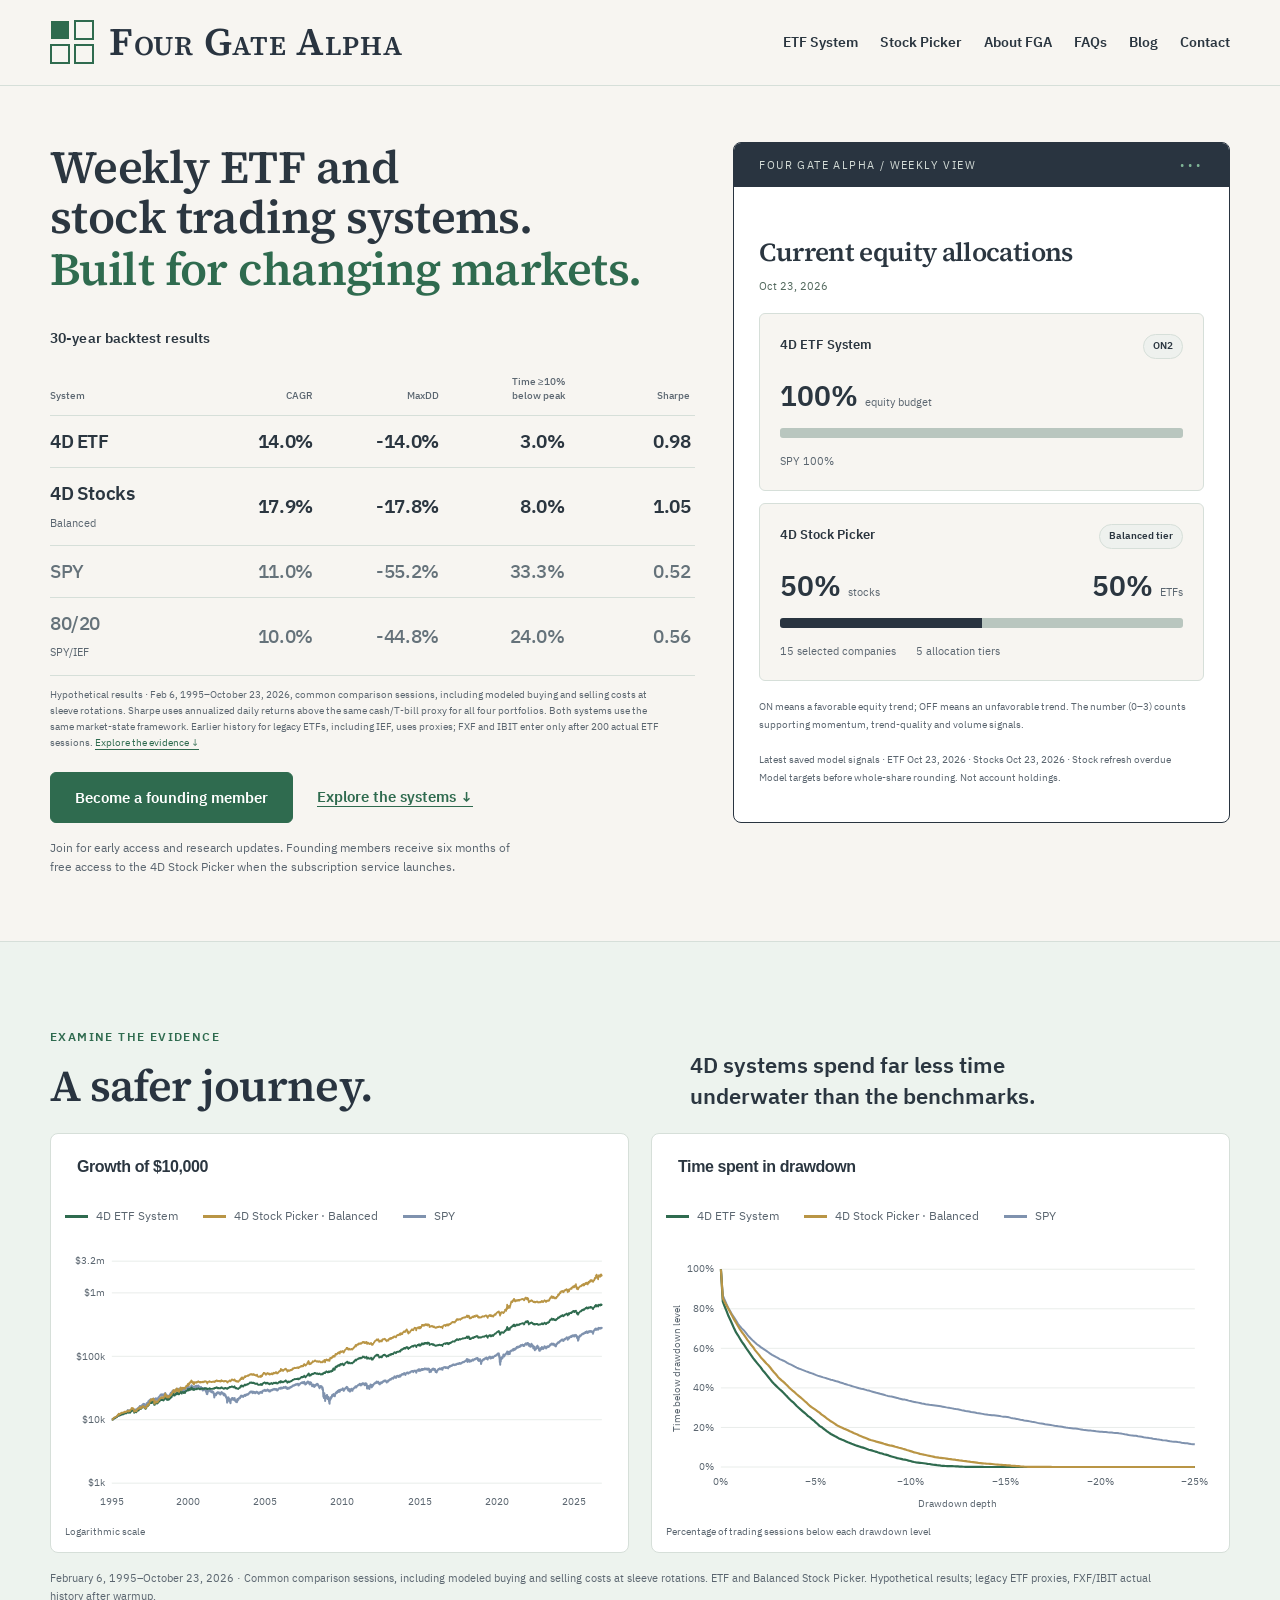
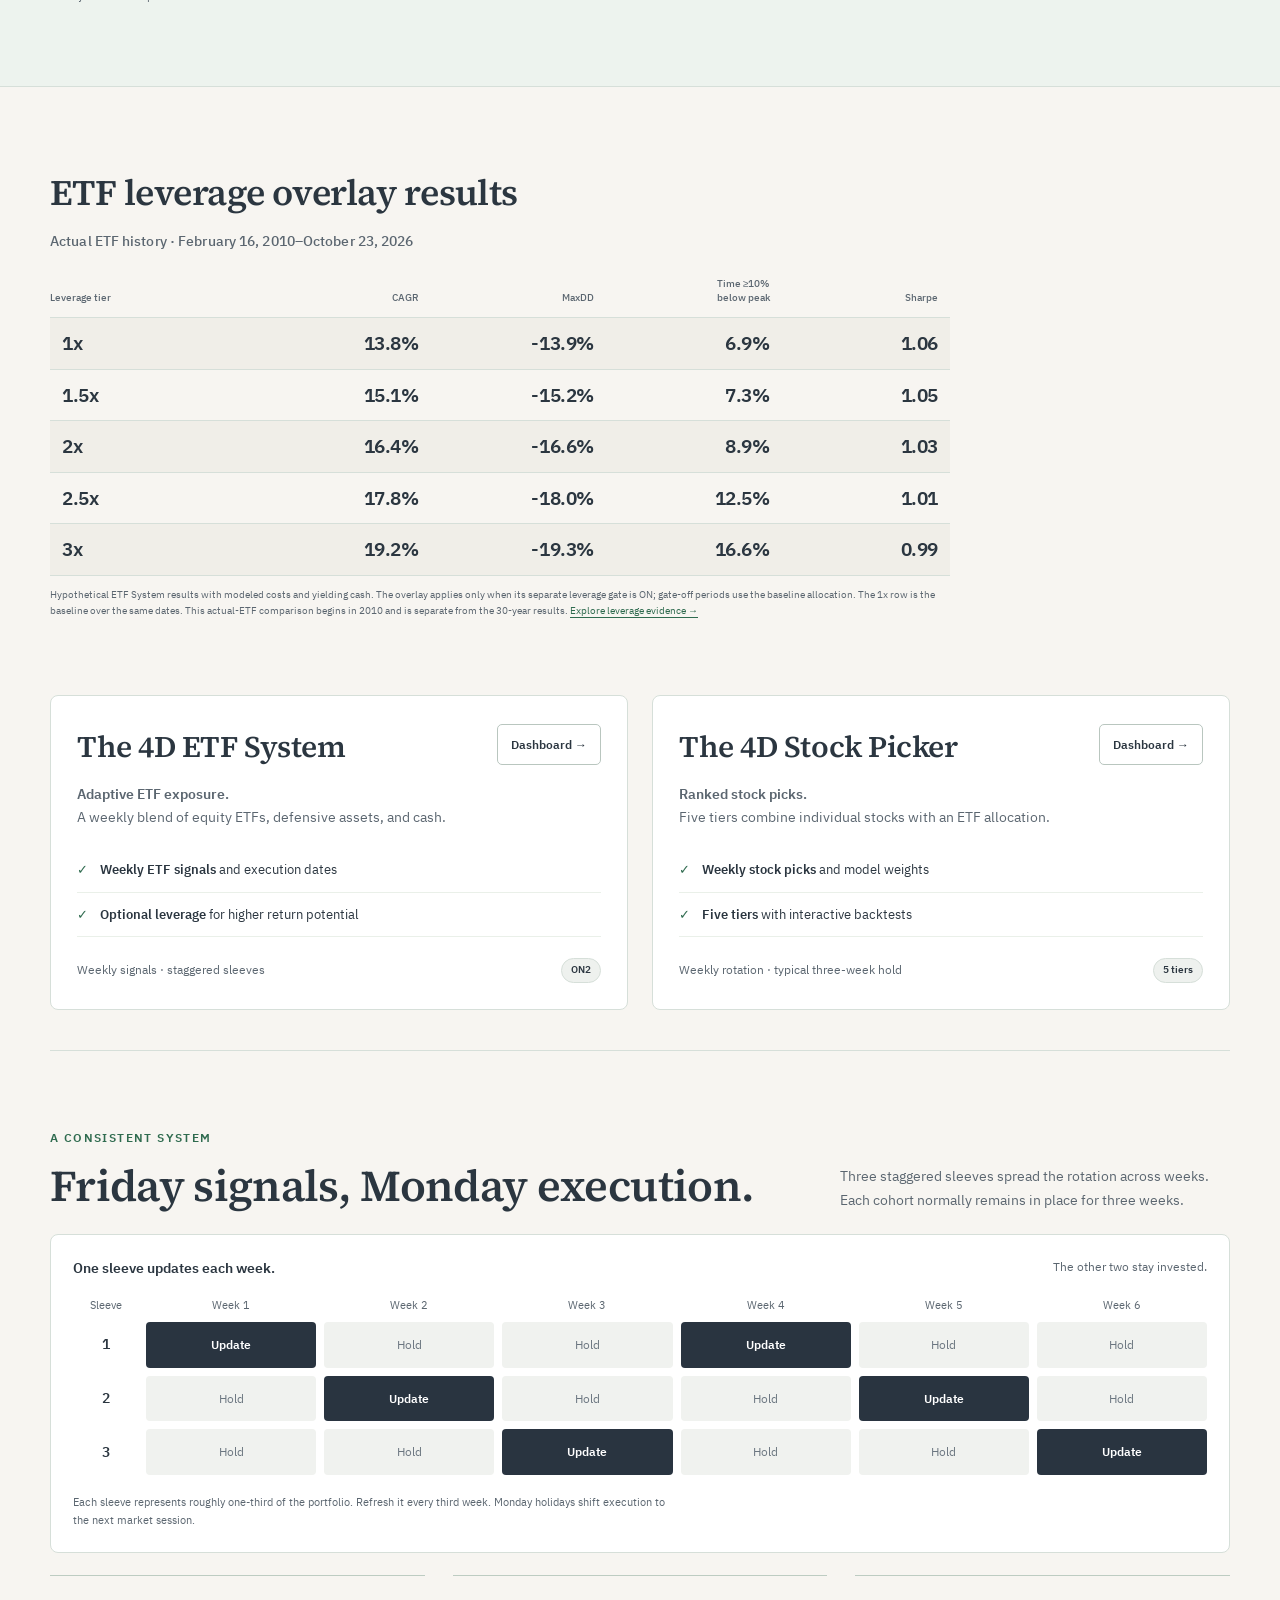
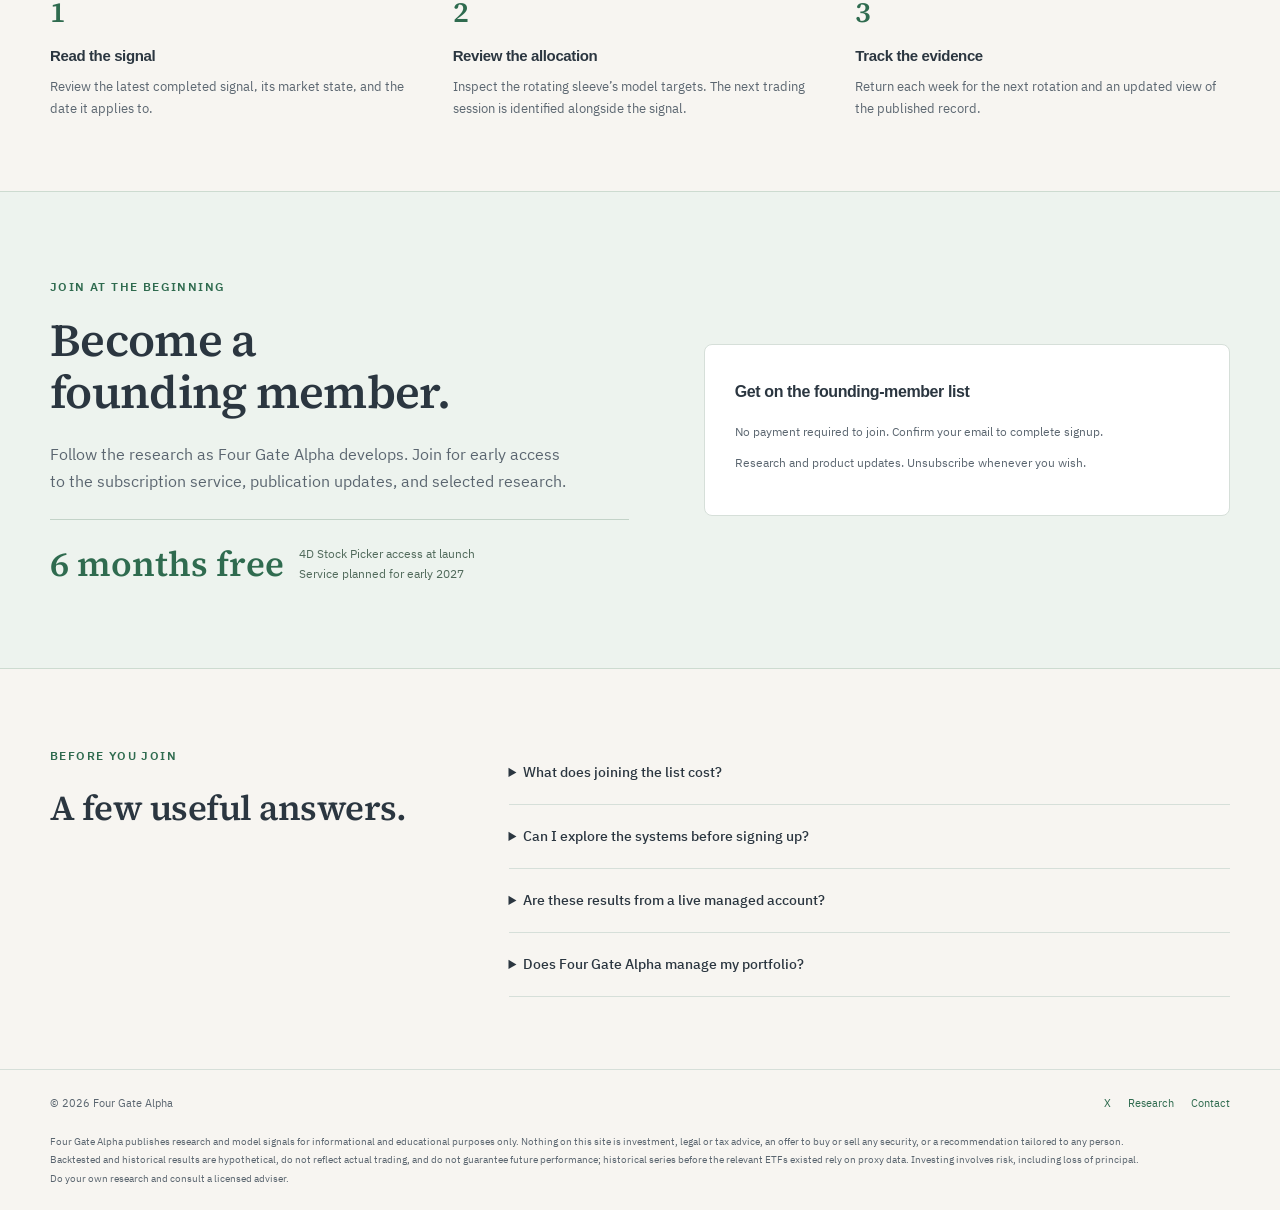
==== commit 83f1175f: "Shared 4D signals and research through 2026-10-23" ====
--- a/index.html
+++ b/index.html
@@ -4,20 +4,20 @@
 <meta property="og:title" content="Four Gate Alpha | Weekly ETF and stock trading systems">
 <meta property="og:description" content="Explore weekly ETF allocations, ranked stock picks and model weights. Founding members receive six months of free 4D Stock Picker access at launch.">
 <meta property="og:url" content="https://www.fourgatealpha.com/">
-<meta property="og:image" content="https://www.fourgatealpha.com/assets/social/home-results-2026-10-16-c484bc06093e.png">
+<meta property="og:image" content="https://www.fourgatealpha.com/assets/social/home-results-2026-10-23-bbf0badc1167.png">
 <meta property="og:image:type" content="image/png">
 <meta property="og:image:width" content="1200">
 <meta property="og:image:height" content="630">
-<meta property="og:image:alt" content="Four Gate Alpha. Hypothetical backtest, Feb 6, 1995 to Oct 16, 2026. 4D ETF System: annualized return 14.0%, worst drawdown -14.0%, time at least 10% below peak 3.0%. 4D Stock Picker Balanced: annualized return 18.0%, worst drawdown -17.8%, time at least 10% below peak 8.3%. SPY: annualized return 11.0%, worst drawdown -55.2%, time at least 10% below peak 33.4%. Modeled costs included; early ETF history uses proxies. Not live performance.">
+<meta property="og:image:alt" content="Four Gate Alpha. Hypothetical backtest, Feb 6, 1995 to Oct 23, 2026. 4D ETF System: annualized return 14.0%, worst drawdown -14.0%, time at least 10% below peak 3.0%. 4D Stock Picker Balanced: annualized return 17.9%, worst drawdown -17.8%, time at least 10% below peak 8.0%. SPY: annualized return 11.0%, worst drawdown -55.2%, time at least 10% below peak 33.3%. Modeled costs included; early ETF history uses proxies. Not live performance.">
 <meta name="twitter:card" content="summary_large_image">
 <meta name="twitter:site" content="@FourGateAlpha">
 <meta name="twitter:title" content="Four Gate Alpha | Weekly ETF and stock trading systems">
 <meta name="twitter:description" content="Explore weekly ETF allocations, ranked stock picks and model weights. Founding members receive six months of free 4D Stock Picker access at launch.">
-<meta name="twitter:image" content="https://www.fourgatealpha.com/assets/social/home-results-2026-10-16-c484bc06093e.png">
-<meta name="twitter:image:alt" content="Four Gate Alpha. Hypothetical backtest, Feb 6, 1995 to Oct 16, 2026. 4D ETF System: annualized return 14.0%, worst drawdown -14.0%, time at least 10% below peak 3.0%. 4D Stock Picker Balanced: annualized return 18.0%, worst drawdown -17.8%, time at least 10% below peak 8.3%. SPY: annualized return 11.0%, worst drawdown -55.2%, time at least 10% below peak 33.4%. Modeled costs included; early ETF history uses proxies. Not live performance.">
-</head><body><a class="skiplink" href="#main">Skip to content</a><header class="siteheader"><div class="wrap"><a class="wordmark" href="/"><svg class="brandmark" viewBox="0 0 44 44" aria-hidden="true"><path d="M1 1h18v18H1z" fill="currentColor"/><path d="M25 1h18v18H25zM1 25h18v18H1zM25 25h18v18H25z" fill="none" stroke="currentColor" stroke-width="2"/></svg><span>Four Gate Alpha</span></a><nav class="globalnav" aria-label="Website navigation"><a href="/etf/">ETF System</a><a href="/stocks/">Stock Picker</a><a href="/about/">About FGA</a><a href="/faq/">FAQs</a><a href="/blog/">Blog</a><a href="/contact/">Contact</a></nav></div></header><main id="main"><section class="hero wrap"><div><h1 class="hero-heading"><span>Weekly ETF and stock trading&nbsp;systems.</span><span>Built for changing&nbsp;markets.</span></h1><div class="headline-results"><table><caption>30-year backtest results</caption><thead><tr><th scope="col">System</th><th scope="col">CAGR</th><th scope="col">MaxDD</th><th scope="col">Time ≥10%<br>below peak</th><th scope="col">Sharpe</th></tr></thead><tbody><tr><th scope="row"><a href="/etf/#evidence">4D ETF</a></th><td>14.0%</td><td>-14.0%</td><td>3.0%</td><td>0.99</td></tr><tr><th scope="row"><a href="/stocks/#backtest">4D Stocks<br><small>Balanced</small></a></th><td>18.0%</td><td>-17.8%</td><td>8.3%</td><td>1.06</td></tr><tr><th scope="row"><a href="#evidence">SPY</a></th><td>11.0%</td><td>-55.2%</td><td>33.4%</td><td>0.52</td></tr><tr><th scope="row"><a href="#evidence">80/20<br><small>SPY/IEF</small></a></th><td>10.0%</td><td>-44.8%</td><td>24.0%</td><td>0.56</td></tr></tbody></table><p>Hypothetical results · Feb 6, 1995–October 16, 2026, common comparison sessions, including modeled buying and selling costs at sleeve rotations. Sharpe uses annualized daily returns above the same cash/T-bill proxy for all four portfolios. Both systems use the same market-state framework. Earlier history for legacy ETFs, including IEF, uses proxies; FXF and IBIT enter only after 200 actual ETF sessions. <a href="#evidence">Explore the evidence ↓</a></p></div><div class="actions"><a class="joinbutton" href="#join">Become a founding member</a><a class="outlinebutton" href="#systems">Explore the systems ↓</a></div><p class="note">Join for early access and research updates. Founding members receive six months of free access to the 4D Stock Picker when the subscription service&nbsp;launches.</p></div><div class="previewwindow"><div class="windowhead"><span>FOUR GATE ALPHA / WEEKLY VIEW</span><span class="dots">•••</span></div><div class="windowintro"><strong>Current equity allocations</strong><span class="signaldate" data-home-date>Oct 9, 2026</span></div><div class="windowcard"><div class="head"><span>4D ETF System</span><span class="statuspill" data-etf-state>ON2</span></div><div class="numbers"><span><b data-etf-budget>100%</b> <small>equity budget</small></span></div><div class="stackbar"><span id="homeSpyBar" style="width:73.5%"></span><span id="homeQqqBar" style="width:26.5%"></span></div><div class="legend" id="homeEtfAllocation"><span>SPY 73.5%</span><span>QQQ 26.5%</span></div></div><div class="windowcard"><div class="head"><span>4D Stock Picker</span><span class="statuspill">Balanced tier</span></div><div class="numbers"><span><b id="homeStockWeight">50%</b> <small>stocks</small></span><span><b id="homeEtfWeight">50%</b> <small>ETFs</small></span></div><div class="stackbar"><span id="homeStockBar" style="width:50%"></span><span id="homeStockEtfBar" style="width:50%"></span></div><div class="legend"><span id="homeStockCount">19 selected&nbsp;companies</span><span>5 allocation&nbsp;tiers</span></div></div><p class="windowfoot">ON means a favorable equity trend; OFF means an unfavorable trend. The number (0–3) counts supporting momentum, trend-quality and volume&nbsp;signals.</p><p class="windowfoot">Latest saved model signals · <span id="homeDateNote">October 9, 2026</span><br>Model targets before whole-share rounding. Not account&nbsp;holdings.</p></div></section>
-<section class="evidence" id="evidence"><div class="wrap"><div class="sectionheading"><div><span class="eyebrow">EXAMINE THE EVIDENCE</span><h2>A safer&nbsp;journey.</h2></div><p class="journey-deck">4D systems spend far less time underwater than the&nbsp;benchmarks.</p></div><div class="journey-charts"><figure class="historychart"><h3>Growth of&nbsp;$10,000</h3><div class="journey-legend"><span class="etfkey">4D ETF System</span><span class="stockkey">4D Stock Picker · Balanced</span><span class="spykey">SPY</span></div><svg viewBox="0 0 680 330" role="img" aria-label="Growth of $10,000 on a logarithmic scale, ETF, Balanced Stock Picker and SPY, February 1995 to October 16, 2026"><title>Growth of $10,000 on a logarithmic scale</title><line x1="58" x2="665" y1="295.0" y2="295.0" stroke="#38505b"/><text x="50" y="299.0" text-anchor="end" fill="#b7cbd0" font-size="12">$1k</text><line x1="58" x2="665" y1="216.4" y2="216.4" stroke="#38505b"/><text x="50" y="220.4" text-anchor="end" fill="#b7cbd0" font-size="12">$10k</text><line x1="58" x2="665" y1="137.9" y2="137.9" stroke="#38505b"/><text x="50" y="141.9" text-anchor="end" fill="#b7cbd0" font-size="12">$100k</text><line x1="58" x2="665" y1="59.3" y2="59.3" stroke="#38505b"/><text x="50" y="63.3" text-anchor="end" fill="#b7cbd0" font-size="12">$1m</text><line x1="58" x2="665" y1="20.0" y2="20.0" stroke="#38505b"/><text x="50" y="24.0" text-anchor="end" fill="#b7cbd0" font-size="12">$3.2m</text><polyline points="58.00,216.27 58.08,216.27 58.15,216.27 58.23,216.27 58.30,216.18 58.38,216.18 58.46,216.09 58.53,215.92 58.61,216.00 58.68,216.09 58.76,216.09 58.84,215.92 58.91,215.83 58.99,215.74 59.07,216.00 59.14,215.74 59.22,215.92 59.29,215.92 59.37,215.92 59.45,215.92 59.52,216.09 59.60,216.09 59.67,216.09 59.75,215.57 59.83,215.57 59.90,215.31 59.98,215.40 60.05,215.22 60.13,215.21 60.21,215.21 60.28,215.21 60.36,215.21 60.44,215.21 60.51,214.70 60.59,214.61 60.66,214.61 60.74,214.61 60.82,214.70 60.89,214.78 60.97,214.70 61.04,214.53 61.12,214.53 61.20,214.36 61.27,214.36 61.35,214.36 61.42,214.44 61.50,214.36 61.58,214.11 61.65,214.36 61.73,214.44 61.81,214.53 61.88,214.44 61.96,214.28 62.03,213.86 62.11,213.94 62.19,213.94 62.26,213.86 62.34,213.78 62.41,213.86 62.49,213.86 62.57,213.37 62.64,213.37 62.72,213.37 62.79,213.20 62.87,213.20 62.95,213.12 63.02,213.04 63.10,213.04 63.18,212.88 63.25,212.88 63.33,212.96 63.40,213.53 63.48,213.45 63.56,213.12 63.63,212.80 63.71,212.80 63.78,212.80 63.86,213.20 63.94,213.20 64.01,212.48 64.09,212.56 64.16,212.56 64.24,212.32 64.32,212.40 64.39,212.56 64.47,212.64 64.54,212.88 64.62,212.64 64.70,212.24 64.77,212.32 64.85,212.16 64.93,212.04 65.00,211.65 65.08,211.73 65.15,211.81 65.23,211.34 65.31,211.42 65.38,211.81 65.46,211.88 65.53,211.73 65.61,211.73 65.69,211.81 65.76,211.65 65.84,211.57 65.91,211.11 65.99,210.95 66.07,210.95 66.14,211.11 66.22,210.65 66.30,210.73 66.37,210.80 66.45,210.57 66.52,210.88 66.60,211.26 66.68,211.11 66.75,211.18 66.83,210.95 66.90,210.65 66.98,210.65 67.06,210.42 67.13,210.65 67.21,210.73 67.28,210.80 67.36,210.80 67.44,210.88 67.51,210.80 67.59,210.73 67.67,210.73 67.74,210.73 67.82,210.80 67.89,211.03 67.97,210.73 68.05,210.80 68.12,210.65 68.20,210.73 68.27,210.73 68.35,210.80 68.43,210.73 68.50,210.88 68.58,210.80 68.65,210.65 68.73,210.73 68.81,210.65 68.88,210.57 68.96,210.57 69.03,210.42 69.11,210.05 69.19,210.05 69.26,209.97 69.34,209.90 69.42,209.75 69.49,209.60 69.57,209.46 69.64,209.17 69.72,209.13 69.80,209.28 69.87,209.13 69.95,208.98 70.02,209.28 70.10,209.28 70.18,209.28 70.25,209.28 70.33,209.35 70.40,209.06 70.48,209.13 70.56,209.28 70.63,209.28 70.71,209.28 70.79,209.20 70.86,209.20 70.94,209.50 71.01,209.50 71.09,209.35 71.17,209.13 71.24,209.06 71.32,209.20 71.39,208.98 71.47,208.91 71.55,208.69 71.62,208.91 71.70,208.98 71.77,208.98 71.85,209.28 71.93,209.57 72.00,209.28 72.08,209.13 72.16,209.28 72.23,208.98 72.31,208.77 72.38,208.69 72.46,208.84 72.54,208.98 72.61,208.62 72.69,208.55 72.76,208.55 72.84,208.55 72.92,208.77 72.99,208.48 73.07,208.27 73.14,208.12 73.22,208.34 73.30,208.05 73.37,208.19 73.45,208.05 73.53,208.05 73.60,207.70 73.68,207.70 73.75,207.77 73.83,207.70 73.91,207.28 73.98,207.08 74.06,207.01 74.13,207.15 74.21,207.08 74.29,206.94 74.36,207.01 74.44,206.80 74.51,207.08 74.59,207.07 74.67,207.70 74.74,207.35 74.82,207.70 74.89,207.49 74.97,207.35 75.05,207.21 75.12,207.21 75.20,207.28 75.28,207.21 75.35,206.87 75.43,206.80 75.50,207.07 75.58,207.14 75.66,207.00 75.73,207.63 75.81,208.05 75.88,207.84 75.96,207.91 76.04,207.98 76.11,207.56 76.19,207.70 76.26,207.56 76.34,207.35 76.42,207.35 76.49,207.28 76.57,207.00 76.65,207.07 76.72,206.80 76.80,206.66 76.87,206.39 76.95,206.05 77.03,205.92 77.10,206.05 77.18,205.79 77.25,205.45 77.33,205.26 77.41,204.87 77.48,204.87 77.56,204.61 77.63,204.67 77.71,205.00 77.79,205.19 77.86,205.32 77.94,205.72 78.02,205.26 78.09,204.74 78.17,204.80 78.24,205.32 78.32,205.45 78.40,205.59 78.47,205.92 78.55,205.39 78.62,205.19 78.70,204.87 78.78,205.19 78.85,205.00 78.93,206.12 79.00,205.72 79.08,205.99 79.16,205.79 79.23,205.59 79.31,205.63 79.39,204.98 79.46,205.04 79.54,205.11 79.61,205.17 79.69,205.11 79.77,205.17 79.84,204.98 79.92,205.30 79.99,205.17 80.07,205.30 80.15,204.91 80.22,204.91 80.30,204.91 80.37,204.91 80.45,205.50 80.53,205.63 80.60,206.24 80.68,206.31 80.75,205.83 80.83,205.57 80.91,205.44 80.98,205.57 81.06,205.50 81.14,205.44 81.21,205.17 81.29,205.04 81.36,205.17 81.44,205.04 81.52,204.91 81.59,204.91 81.67,204.98 81.74,204.91 81.82,205.50 81.90,205.57 81.97,205.57 82.05,205.70 82.12,205.30 82.20,205.30 82.28,204.98 82.35,204.46 82.43,204.27 82.51,204.27 82.58,204.20 82.66,204.01 82.73,203.82 82.81,203.88 82.89,203.51 82.96,203.70 83.04,203.57 83.11,203.88 83.19,204.14 83.27,203.95 83.34,204.20 83.42,204.14 83.49,203.88 83.57,203.57 83.65,203.82 83.72,203.82 83.80,203.95 83.88,203.95 83.95,204.01 84.03,204.01 84.10,204.14 84.18,204.20 84.26,204.46 84.33,204.33 84.41,204.33 84.48,204.09 84.56,203.96 84.64,204.02 84.71,204.28 84.79,204.02 84.86,203.89 84.94,203.58 85.02,203.70 85.09,203.83 85.17,204.67 85.24,204.86 85.32,204.67 85.40,204.54 85.47,205.26 85.55,205.26 85.63,206.26 85.70,206.19 85.78,205.79 85.85,205.26 85.93,205.52 86.01,205.79 86.08,206.19 86.16,206.19 86.23,205.86 86.31,205.65 86.39,206.06 86.46,205.72 86.54,205.45 86.61,204.93 86.69,204.21 86.77,204.41 86.84,204.28 86.92,204.21 87.00,204.21 87.07,204.34 87.15,204.09 87.22,204.41 87.30,204.28 87.38,204.34 87.45,204.02 87.53,204.02 87.60,204.02 87.68,204.15 87.76,203.83 87.83,204.02 87.91,204.21 87.98,204.09 88.06,204.15 88.14,204.47 88.21,204.80 88.29,204.60 88.37,204.60 88.44,204.99 88.52,204.47 88.59,204.09 88.67,204.09 88.75,203.96 88.82,203.70 88.90,203.20 88.97,203.08 89.05,203.14 89.13,203.20 89.20,203.08 89.28,202.96 89.35,202.96 89.43,202.96 89.51,202.96 89.58,202.96 89.66,202.90 89.74,202.96 89.81,202.78 89.89,202.53 89.96,202.59 90.04,202.11 90.12,202.11 90.19,202.23 90.27,202.47 90.34,202.53 90.42,202.17 90.50,202.11 90.57,202.17 90.65,201.98 90.72,201.86 90.80,201.68 90.88,201.74 90.95,201.98 91.03,201.86 91.10,202.17 91.18,202.17 91.26,202.35 91.33,202.11 91.41,202.23 91.49,201.86 91.56,201.98 91.64,201.80 91.71,201.56 91.79,200.91 91.87,200.86 91.94,200.68 92.02,200.68 92.09,200.80 92.17,200.62 92.25,200.39 92.32,200.39 92.40,200.39 92.47,200.10 92.55,200.05 92.63,200.10 92.70,199.88 92.78,199.43 92.86,199.54 92.93,199.59 93.01,199.48 93.08,199.48 93.16,200.05 93.24,199.93 93.31,200.05 93.39,200.28 93.46,199.76 93.54,199.93 93.62,200.22 93.69,200.80 93.77,200.74 93.84,201.15 93.92,200.86 94.00,200.62 94.07,199.93 94.15,199.80 94.23,199.92 94.30,199.63 94.38,199.41 94.45,199.35 94.53,199.63 94.61,200.26 94.68,200.21 94.76,199.69 94.83,199.98 94.91,199.58 94.99,199.86 95.06,199.63 95.14,199.24 95.21,199.30 95.29,198.85 95.37,198.96 95.44,198.79 95.52,198.63 95.60,198.57 95.67,198.30 95.75,198.03 95.82,198.52 95.90,198.96 95.98,199.07 96.05,198.96 96.13,198.63 96.20,198.19 96.28,198.25 96.36,198.14 96.43,197.92 96.51,198.57 96.58,198.35 96.66,197.87 96.74,198.19 96.81,197.81 96.89,197.33 96.96,196.96 97.04,197.02 97.12,196.76 97.19,196.96 97.27,197.39 97.35,197.39 97.42,196.96 97.50,196.96 97.57,197.28 97.65,197.81 97.73,197.92 97.80,197.65 97.88,197.87 97.95,197.28 98.03,197.49 98.11,197.17 98.18,196.81 98.26,197.02 98.33,197.33 98.41,197.87 98.49,197.65 98.56,197.60 98.64,197.97 98.72,198.08 98.79,198.25 98.87,198.06 98.94,197.63 99.02,197.95 99.10,197.79 99.17,198.72 99.25,199.45 99.32,199.22 99.40,199.85 99.48,199.67 99.55,199.22 99.63,199.11 99.70,198.83 99.78,199.17 99.86,199.28 99.93,200.36 100.01,199.90 100.09,199.33 100.16,198.94 100.24,199.05 100.31,198.94 100.39,199.17 100.47,198.39 100.54,198.39 100.62,198.55 100.69,198.94 100.77,198.61 100.85,197.52 100.92,197.36 101.00,197.42 101.07,196.78 101.15,196.01 101.23,196.06 101.30,196.78 101.38,196.57 101.45,196.31 101.53,195.75 101.61,195.90 101.68,195.85 101.76,195.60 101.84,196.06 101.91,195.95 101.99,195.55 102.06,195.65 102.14,195.75 102.22,195.45 102.29,195.30 102.37,195.30 102.44,195.50 102.52,195.30 102.60,195.45 102.67,195.55 102.75,195.60 102.82,195.45 102.90,194.80 102.98,194.65 103.05,194.50 103.13,194.45 103.21,193.78 103.28,193.49 103.36,193.49 103.43,193.54 103.51,193.68 103.59,193.30 103.66,193.41 103.74,194.27 103.81,193.41 103.89,193.64 103.97,193.81 104.04,193.69 104.12,193.91 104.19,193.50 104.27,192.96 104.35,192.49 104.42,192.84 104.50,192.49 104.58,192.86 104.65,192.70 104.73,192.61 104.80,192.49 104.88,192.33 104.96,191.87 105.03,192.05 105.11,192.77 105.18,192.77 105.26,191.87 105.34,191.92 105.41,191.73 105.49,191.78 105.56,191.78 105.64,191.69 105.72,191.28 105.79,191.31 105.87,191.44 105.95,191.35 106.02,191.33 106.10,191.06 106.17,191.31 106.25,192.01 106.33,191.76 106.40,192.31 106.48,192.42 106.55,192.28 106.63,193.36 106.71,192.61 106.78,192.19 106.86,191.69 106.93,192.28 107.01,192.31 107.09,192.42 107.16,192.93 107.24,192.75 107.31,193.26 107.39,193.12 107.47,192.03 107.54,192.21 107.62,192.01 107.70,192.10 107.77,191.94 107.85,191.92 107.92,192.65 108.00,192.82 108.08,192.28 108.15,192.33 108.23,191.49 108.30,191.49 108.38,191.33 108.46,191.29 108.53,191.09 108.61,191.25 108.68,191.52 108.76,191.77 108.84,191.47 108.91,191.16 108.99,191.52 109.07,191.07 109.14,190.89 109.22,190.71 109.29,190.49 109.37,190.17 109.45,190.41 109.52,190.54 109.60,190.63 109.67,190.58 109.75,190.58 109.83,190.67 109.90,191.20 109.98,191.56 110.05,191.07 110.13,190.41 110.21,190.63 110.28,191.32 110.36,191.65 110.44,194.22 110.51,192.39 110.59,192.39 110.66,193.16 110.74,192.37 110.82,191.65 110.89,191.65 110.97,191.54 111.04,191.68 111.12,192.04 111.20,192.25 111.27,192.25 111.35,192.95 111.42,192.46 111.50,192.00 111.58,191.38 111.65,191.59 111.73,191.43 111.81,190.89 111.88,190.67 111.96,191.29 112.03,191.20 112.11,191.11 112.19,191.07 112.26,190.19 112.34,190.41 112.41,190.32 112.49,190.34 112.57,189.91 112.64,190.02 112.72,190.21 112.79,190.49 112.87,191.09 112.95,191.03 113.02,190.67 113.10,190.47 113.17,190.65 113.25,190.98 113.33,191.25 113.40,191.02 113.48,191.63 113.56,191.75 113.63,191.61 113.71,190.93 113.78,190.40 113.86,190.43 113.94,190.25 114.01,190.18 114.09,190.71 114.16,190.62 114.24,190.93 114.32,192.14 114.39,191.52 114.47,191.05 114.54,190.89 114.62,191.18 114.70,190.69 114.77,190.14 114.85,190.47 114.93,190.78 115.00,190.82 115.08,190.85 115.15,190.49 115.23,190.18 115.31,190.01 115.38,189.99 115.46,189.43 115.53,189.17 115.61,189.22 115.69,189.24 115.76,188.86 115.84,188.98 115.91,188.65 115.99,188.69 116.07,188.52 116.14,188.73 116.22,188.57 116.30,188.25 116.37,188.44 116.45,188.19 116.52,188.05 116.60,188.32 116.68,187.91 116.75,187.70 116.83,187.70 116.90,187.78 116.98,187.58 117.06,187.80 117.13,188.11 117.21,187.44 117.28,187.56 117.36,187.24 117.44,187.08 117.51,186.94 117.59,187.06 117.66,186.70 117.74,186.60 117.82,186.47 117.89,186.39 117.97,186.10 118.05,186.17 118.12,185.88 118.20,186.02 118.27,186.02 118.35,186.17 118.43,186.19 118.50,186.08 118.58,185.81 118.65,185.44 118.73,185.25 118.81,185.54 118.88,185.77 118.96,185.96 119.03,185.69 119.11,185.79 119.19,185.50 119.26,185.40 119.34,185.81 119.42,185.37 119.49,185.37 119.57,185.21 119.64,185.10 119.72,185.44 119.80,185.81 119.87,186.45 119.95,186.51 120.02,186.27 120.10,185.63 120.18,185.25 120.25,185.35 120.33,185.60 120.40,185.98 120.48,186.25 120.56,185.71 120.63,185.83 120.71,185.46 120.79,185.37 120.86,185.56 120.94,185.75 121.01,185.86 121.09,185.63 121.17,185.33 121.24,185.54 121.32,185.67 121.39,186.21 121.47,186.17 121.55,186.02 121.62,186.37 121.70,186.21 121.77,186.17 121.85,186.72 121.93,186.10 122.00,185.44 122.08,185.48 122.16,185.37 122.23,185.60 122.31,186.25 122.38,185.92 122.46,186.84 122.54,186.31 122.61,185.60 122.69,185.75 122.76,185.93 122.84,185.76 122.92,185.37 122.99,184.92 123.07,184.96 123.14,184.82 123.22,184.69 123.30,184.94 123.37,184.54 123.45,184.47 123.52,184.14 123.60,184.21 123.68,183.95 123.75,184.17 123.83,183.99 123.91,183.99 123.98,183.61 124.06,183.66 124.13,183.45 124.21,183.39 124.29,183.39 124.36,183.99 124.44,183.99 124.51,184.67 124.59,184.69 124.67,184.47 124.74,185.03 124.82,185.18 124.89,184.66 124.97,185.41 125.05,185.54 125.12,186.89 125.20,186.42 125.28,186.28 125.35,186.22 125.43,186.42 125.50,186.93 125.58,186.36 125.66,186.77 125.73,187.17 125.81,186.46 125.88,185.83 125.96,185.91 126.04,186.12 126.11,186.40 126.19,186.18 126.26,186.10 126.34,186.30 126.42,187.95 126.49,188.07 126.57,190.59 126.65,189.18 126.72,189.42 126.80,189.70 126.87,189.98 126.95,188.19 127.03,189.03 127.10,189.72 127.18,188.63 127.25,188.05 127.33,187.84 127.41,187.54 127.48,188.53 127.56,188.36 127.63,188.41 127.71,188.11 127.79,186.77 127.86,187.62 127.94,187.66 128.02,187.36 128.09,187.44 128.17,188.49 128.24,189.49 128.32,188.83 128.40,189.53 128.47,189.55 128.55,190.08 128.62,190.25 128.70,189.60 128.78,189.08 128.85,189.21 128.93,188.89 129.00,187.09 129.08,187.09 129.16,186.97 129.23,186.77 129.31,186.89 129.38,186.38 129.46,186.81 129.54,186.57 129.61,186.77 129.69,186.83 129.77,186.02 129.84,185.83 129.92,185.25 129.99,185.50 130.07,185.14 130.15,184.69 130.22,184.57 130.30,184.82 130.37,184.91 130.45,185.14 130.53,185.18 130.60,184.84 130.68,184.59 130.75,184.59 130.83,184.39 130.91,184.09 130.98,183.83 131.06,183.04 131.14,183.25 131.21,183.25 131.29,183.00 131.36,183.98 131.44,183.54 131.52,183.65 131.59,184.20 131.67,183.33 131.74,183.16 131.82,183.33 131.90,183.25 131.97,183.76 132.05,183.69 132.12,184.69 132.20,183.82 132.28,183.87 132.35,183.33 132.43,183.18 132.51,182.71 132.58,182.55 132.66,181.83 132.73,181.99 132.81,182.08 132.89,181.54 132.96,181.82 133.04,181.82 133.11,181.90 133.19,181.51 133.27,180.69 133.34,180.86 133.42,180.61 133.49,180.95 133.57,181.56 133.65,181.80 133.72,182.39 133.80,181.52 133.88,181.30 133.95,181.03 134.03,181.94 134.10,182.03 134.18,181.68 134.26,181.06 134.33,181.46 134.41,180.90 134.48,180.64 134.56,180.85 134.64,181.05 134.71,180.71 134.79,181.22 134.86,181.61 134.94,181.54 135.02,182.32 135.09,182.10 135.17,181.32 135.24,181.73 135.32,181.94 135.40,181.97 135.47,181.70 135.55,181.56 135.63,180.66 135.70,180.68 135.78,181.29 135.85,181.61 135.93,181.75 136.01,181.66 136.08,181.96 136.16,181.77 136.23,181.35 136.31,180.66 136.39,180.44 136.46,180.53 136.54,180.23 136.61,179.85 136.69,180.18 136.77,179.69 136.84,179.82 136.92,179.98 137.00,179.43 137.07,180.01 137.15,179.95 137.22,180.95 137.30,180.76 137.38,180.06 137.45,180.31 137.53,179.64 137.60,179.80 137.68,180.36 137.76,180.10 137.83,179.32 137.91,179.38 137.98,179.12 138.06,178.68 138.14,178.68 138.21,178.31 138.29,178.53 138.37,179.12 138.44,179.25 138.52,179.54 138.59,180.06 138.67,179.64 138.75,178.68 138.82,178.36 138.90,178.44 138.97,178.24 139.05,178.08 139.13,178.55 139.20,178.80 139.28,179.09 139.35,178.47 139.43,178.96 139.51,178.69 139.58,178.90 139.66,178.64 139.73,178.82 139.81,178.47 139.89,178.21 139.96,178.05 140.04,178.96 140.12,178.85 140.19,178.91 140.27,178.68 140.34,178.87 140.42,179.06 140.50,179.64 140.57,180.20 140.65,179.82 140.72,180.31 140.80,179.88 140.88,180.00 140.95,179.97 141.03,179.77 141.10,179.09 141.18,179.01 141.26,179.35 141.33,179.38 141.41,179.70 141.49,179.98 141.56,179.95 141.64,179.72 141.71,179.07 141.79,178.76 141.87,178.72 141.94,178.64 142.02,178.88 142.09,179.05 142.17,179.31 142.25,179.39 142.32,178.97 142.40,178.65 142.47,178.04 142.55,177.79 142.63,177.45 142.70,177.45 142.78,177.41 142.86,177.38 142.93,177.18 143.01,177.33 143.08,177.45 143.16,177.27 143.24,177.04 143.31,176.86 143.39,177.09 143.46,177.79 143.54,177.84 143.62,178.29 143.69,178.35 143.77,178.61 143.84,178.32 143.92,178.21 144.00,178.70 144.07,179.12 144.15,179.04 144.23,179.20 144.30,179.67 144.38,179.36 144.45,179.73 144.53,179.80 144.61,180.19 144.68,179.76 144.76,179.80 144.83,179.02 144.91,178.86 144.99,178.64 145.06,178.89 145.14,179.16 145.21,178.83 145.29,178.17 145.37,178.04 145.44,177.70 145.52,178.10 145.59,178.53 145.67,179.16 145.75,179.29 145.82,178.88 145.90,179.28 145.98,178.29 146.05,178.42 146.13,178.59 146.20,178.61 146.28,178.32 146.36,178.56 146.43,178.78 146.51,179.33 146.58,179.20 146.66,178.76 146.74,178.81 146.81,179.54 146.89,179.57 146.96,180.30 147.04,180.33 147.12,180.10 147.19,180.16 147.27,180.58 147.35,180.06 147.42,180.13 147.50,179.54 147.57,179.57 147.65,179.05 147.73,179.25 147.80,178.73 147.88,178.80 147.95,179.31 148.03,180.21 148.11,180.23 148.18,181.11 148.26,180.87 148.33,180.53 148.41,180.20 148.49,180.00 148.56,179.70 148.64,179.88 148.72,180.31 148.79,179.70 148.87,178.56 148.94,177.94 149.02,178.30 149.10,178.54 149.17,178.32 149.25,178.07 149.32,177.73 149.40,177.70 149.48,178.02 149.55,177.76 149.63,177.57 149.70,177.27 149.78,177.19 149.86,176.90 149.93,176.83 150.01,176.57 150.09,176.60 150.16,176.60 150.24,176.90 150.31,176.71 150.39,176.87 150.47,176.98 150.54,177.36 150.62,177.11 150.69,176.90 150.77,176.27 150.85,176.54 150.92,176.81 151.00,177.02 151.07,176.87 151.15,176.75 151.23,176.69 151.30,177.02 151.38,176.84 151.45,176.69 151.53,176.47 151.61,176.73 151.68,176.20 151.76,176.12 151.84,175.57 151.91,175.63 151.99,175.65 152.06,175.50 152.14,175.54 152.22,175.49 152.29,175.82 152.37,177.18 152.44,177.12 152.52,177.67 152.60,175.75 152.67,175.63 152.75,176.09 152.82,176.38 152.90,175.92 152.98,175.46 153.05,175.73 153.13,175.63 153.21,175.98 153.28,176.06 153.36,177.03 153.43,176.65 153.51,176.92 153.59,177.06 153.66,178.14 153.74,177.21 153.81,176.89 153.89,176.86 153.97,176.35 154.04,176.49 154.12,176.55 154.19,176.09 154.27,176.82 154.35,176.74 154.42,177.44 154.50,177.24 154.58,176.85 154.65,177.32 154.73,177.55 154.80,178.28 154.88,178.36 154.96,177.97 155.03,178.66 155.11,178.79 155.18,178.08 155.26,177.75 155.34,177.50 155.41,177.49 155.49,176.85 155.56,177.17 155.64,177.85 155.72,177.89 155.79,176.91 155.87,177.08 155.94,177.46 156.02,177.95 156.10,177.17 156.17,175.60 156.25,175.38 156.33,175.43 156.40,174.87 156.48,174.65 156.55,174.12 156.63,173.88 156.71,174.24 156.78,174.44 156.86,174.40 156.93,174.98 157.01,174.60 157.09,174.40 157.16,175.66 157.24,174.87 157.31,174.57 157.39,174.36 157.47,174.48 157.54,174.60 157.62,175.54 157.70,176.01 157.77,177.43 157.85,176.85 157.92,175.96 158.00,176.28 158.08,176.12 158.15,176.49 158.23,175.11 158.30,175.49 158.38,175.60 158.46,175.81 158.53,175.36 158.61,176.04 158.68,176.64 158.76,176.60 158.84,176.19 158.91,176.45 158.99,176.72 159.07,177.50 159.14,176.73 159.22,176.36 159.29,175.78 159.37,175.47 159.45,175.81 159.52,176.12 159.60,176.76 159.67,177.02 159.75,177.53 159.83,176.97 159.90,177.56 159.98,177.53 160.05,176.37 160.13,176.36 160.21,175.76 160.28,175.17 160.36,175.34 160.44,175.49 160.51,175.25 160.59,175.40 160.66,175.46 160.74,175.87 160.82,175.23 160.89,175.17 160.97,175.11 161.04,175.38 161.12,174.94 161.20,175.07 161.27,175.09 161.35,175.61 161.42,175.90 161.50,175.46 161.58,175.73 161.65,175.63 161.73,175.95 161.80,175.70 161.88,175.23 161.96,175.85 162.03,175.58 162.11,175.03 162.19,175.09 162.26,175.03 162.34,174.80 162.41,174.66 162.49,174.32 162.57,174.37 162.64,174.66 162.72,174.90 162.79,174.46 162.87,175.13 162.95,175.32 163.02,175.22 163.10,175.55 163.17,175.67 163.25,176.44 163.33,176.26 163.40,176.02 163.48,175.85 163.56,175.61 163.63,175.44 163.71,175.03 163.78,174.90 163.86,175.19 163.94,175.35 164.01,175.22 164.09,174.77 164.16,174.80 164.24,174.91 164.32,174.56 164.39,174.67 164.47,174.47 164.54,174.53 164.62,174.40 164.70,174.30 164.77,174.32 164.85,174.20 164.93,174.19 165.00,174.52 165.08,174.07 165.15,174.06 165.23,174.31 165.31,174.65 165.38,174.41 165.46,174.64 165.53,174.69 165.61,174.95 165.69,174.85 165.76,174.95 165.84,175.41 165.91,175.75 165.99,175.44 166.07,175.70 166.14,175.63 166.22,175.60 166.30,175.87 166.37,176.29 166.45,176.11 166.52,175.41 166.60,176.00 166.68,175.94 166.75,176.26 166.83,175.98 166.90,175.86 166.98,176.61 167.06,176.87 167.13,177.44 167.21,177.72 167.28,178.59 167.36,177.47 167.44,177.31 167.51,178.17 167.59,178.30 167.66,177.04 167.74,176.89 167.82,176.74 167.89,176.97 167.97,177.78 168.05,177.69 168.12,177.04 168.20,176.74 168.27,176.16 168.35,176.27 168.43,176.22 168.50,176.20 168.58,175.96 168.65,175.97 168.73,176.73 168.81,176.86 168.88,177.70 168.96,177.97 169.03,177.08 169.11,176.98 169.19,177.51 169.26,177.70 169.34,178.19 169.42,178.01 169.49,178.84 169.57,178.15 169.64,177.85 169.72,178.44 169.80,178.51 169.87,178.80 169.95,178.82 170.02,178.53 170.10,177.43 170.18,177.98 170.25,178.45 170.33,178.37 170.40,177.21 170.48,177.35 170.56,177.82 170.63,178.26 170.71,179.04 170.79,178.59 170.86,179.29 170.94,180.29 171.01,180.06 171.09,179.05 171.17,178.68 171.24,178.43 171.32,178.33 171.39,178.98 171.47,179.61 171.55,178.00 171.62,178.37 171.70,179.51 171.77,179.24 171.85,179.33 171.93,178.74 172.00,178.71 172.08,178.77 172.15,178.55 172.23,178.40 172.31,178.06 172.38,178.25 172.46,178.03 172.54,177.76 172.61,177.66 172.69,177.75 172.76,177.78 172.84,177.60 172.92,177.30 172.99,177.50 173.07,177.27 173.14,178.06 173.22,177.81 173.30,177.91 173.37,178.08 173.45,178.48 173.52,178.81 173.60,178.42 173.68,178.70 173.75,178.76 173.83,178.43 173.91,179.19 173.98,179.72 174.06,180.46 174.13,180.41 174.21,180.64 174.29,179.92 174.36,180.24 174.44,180.92 174.51,180.74 174.59,181.01 174.67,180.70 174.74,180.34 174.82,180.09 174.89,180.06 174.97,181.08 175.05,182.57 175.12,182.02 175.20,182.70 175.28,182.69 175.35,183.38 175.43,182.69 175.50,183.62 175.58,184.21 175.66,184.56 175.73,183.54 175.81,183.11 175.88,182.42 175.96,183.37 176.04,183.24 176.11,182.89 176.19,183.62 176.26,184.78 176.34,184.64 176.42,183.37 176.49,183.89 176.57,183.52 176.65,182.90 176.72,182.87 176.80,182.26 176.87,182.62 176.95,182.14 177.03,180.81 177.10,180.36 177.18,180.68 177.25,181.30 177.33,181.49 177.41,181.04 177.48,180.89 177.56,180.33 177.63,180.56 177.71,179.98 177.79,180.05 177.86,180.48 177.94,179.91 178.01,180.20 178.09,180.22 178.17,180.36 178.24,180.26 178.32,180.50 178.40,180.43 178.47,180.27 178.55,179.48 178.62,179.42 178.70,179.27 178.78,178.77 178.85,178.81 178.93,179.40 179.00,179.30 179.08,179.70 179.16,179.98 179.23,180.46 179.31,180.28 179.38,180.07 179.46,179.91 179.54,179.52 179.61,179.80 179.69,179.68 179.77,180.00 179.84,180.24 179.92,180.30 179.99,180.59 180.07,181.37 180.15,181.31 180.22,181.48 180.30,181.33 180.37,181.15 180.45,180.77 180.53,181.03 180.60,181.35 180.68,181.40 180.75,181.42 180.83,181.23 180.91,181.10 180.98,180.68 181.06,180.69 181.14,181.36 181.21,182.11 181.29,181.92 181.36,182.33 181.44,182.30 181.52,181.50 181.59,181.20 181.67,181.63 181.74,181.32 181.82,181.55 181.90,181.25 181.97,181.46 182.05,182.14 182.12,182.47 182.20,182.09 182.28,181.74 182.35,181.61 182.43,181.59 182.51,181.45 182.58,181.24 182.66,181.10 182.73,181.29 182.81,181.75 182.89,181.62 182.96,182.26 183.04,182.16 183.11,182.04 183.19,182.03 183.27,182.04 183.34,182.34 183.42,182.22 183.49,182.77 183.57,182.46 183.65,183.04 183.72,182.69 183.80,182.82 183.87,182.11 183.95,182.32 184.03,182.82 184.10,183.13 184.18,183.79 184.26,183.54 184.33,183.76 184.41,183.68 184.48,184.57 184.56,185.20 184.64,184.79 184.71,186.62 184.79,186.70 184.86,187.40 184.94,188.50 185.02,188.87 185.09,187.69 185.17,187.34 185.24,187.46 185.32,187.16 185.40,186.45 185.47,186.50 185.55,186.08 185.63,185.51 185.70,185.48 185.78,185.55 185.85,185.77 185.93,185.95 186.01,185.20 186.08,184.68 186.16,184.83 186.23,184.89 186.31,184.68 186.39,185.41 186.46,185.49 186.54,185.51 186.61,184.84 186.69,185.02 186.77,185.11 186.84,184.50 186.92,184.58 187.00,185.48 187.07,185.89 187.15,186.00 187.22,185.14 187.30,184.91 187.38,184.47 187.45,183.94 187.53,183.99 187.60,183.88 187.68,183.84 187.76,184.05 187.83,183.29 187.91,183.26 187.98,183.20 188.06,183.35 188.14,182.93 188.21,183.22 188.29,183.45 188.36,182.96 188.44,182.88 188.52,183.03 188.59,183.66 188.67,183.20 188.75,183.44 188.82,183.65 188.90,183.07 188.97,182.45 189.05,182.47 189.13,182.70 189.20,183.34 189.28,183.41 189.35,183.37 189.43,184.04 189.51,183.72 189.58,183.37 189.66,183.17 189.73,182.93 189.81,183.26 189.89,183.06 189.96,183.12 190.04,182.94 190.12,182.73 190.19,182.75 190.27,183.25 190.34,182.89 190.42,182.50 190.50,182.27 190.57,182.52 190.65,182.59 190.72,182.87 190.80,182.72 190.88,183.06 190.95,183.27 191.03,183.00 191.10,183.70 191.18,183.44 191.26,183.60 191.33,183.83 191.41,183.57 191.49,183.47 191.56,183.48 191.64,183.38 191.71,184.47 191.79,183.98 191.87,183.59 191.94,183.75 192.02,184.61 192.09,184.82 192.17,184.97 192.25,185.18 192.32,184.53 192.40,184.12 192.47,184.22 192.55,183.86 192.63,183.93 192.70,184.28 192.78,184.95 192.86,184.38 192.93,185.09 193.01,184.67 193.08,184.11 193.16,184.18 193.24,184.05 193.31,184.20 193.39,183.42 193.46,182.82 193.54,182.93 193.62,182.53 193.69,182.60 193.77,182.46 193.84,182.38 193.92,182.40 194.00,182.74 194.07,182.78 194.15,182.46 194.22,182.45 194.30,182.23 194.38,182.87 194.45,182.86 194.53,182.93 194.61,183.36 194.68,183.16 194.76,183.07 194.83,183.09 194.91,183.07 194.99,183.26 195.06,183.50 195.14,183.64 195.21,183.64 195.29,183.56 195.37,183.80 195.44,183.42 195.52,184.28 195.59,184.02 195.67,184.29 195.75,183.48 195.82,183.56 195.90,183.70 195.98,183.58 196.05,184.15 196.13,184.30 196.20,184.65 196.28,184.63 196.36,185.28 196.43,185.45 196.51,185.13 196.58,184.72 196.66,184.85 196.74,185.22 196.81,185.90 196.89,186.02 196.96,184.77 197.04,185.17 197.12,185.82 197.19,185.13 197.27,184.39 197.35,184.53 197.42,184.35 197.50,184.18 197.57,184.55 197.65,184.87 197.73,184.79 197.80,184.43 197.88,184.87 197.95,185.06 198.03,185.31 198.11,185.41 198.18,185.34 198.26,186.25 198.33,186.17 198.41,185.85 198.49,186.55 198.56,186.59 198.64,186.46 198.72,187.05 198.79,186.84 198.87,187.19 198.94,187.24 199.02,186.34 199.10,186.06 199.17,186.86 199.25,187.30 199.32,187.84 199.40,187.66 199.48,188.44 199.55,188.38 199.63,187.79 199.70,187.95 199.78,188.62 199.86,189.36 199.93,189.16 200.01,187.83 200.08,188.26 200.16,189.13 200.24,190.40 200.31,190.12 200.39,190.50 200.47,190.31 200.54,190.98 200.62,190.91 200.69,192.03 200.77,193.26 200.85,194.28 200.92,195.23 201.00,193.25 201.07,193.54 201.15,192.90 201.23,191.28 201.30,190.84 201.38,190.75 201.45,191.66 201.53,192.43 201.61,193.64 201.68,192.51 201.76,191.92 201.84,190.83 201.91,190.70 201.99,190.96 202.06,191.58 202.14,190.36 202.22,189.89 202.29,189.99 202.37,189.20 202.44,189.56 202.52,189.08 202.60,188.75 202.67,189.49 202.75,189.25 202.82,189.65 202.90,190.40 202.98,190.39 203.05,190.52 203.13,191.85 203.21,191.36 203.28,191.66 203.36,191.19 203.43,190.94 203.51,190.55 203.59,190.76 203.66,191.40 203.74,191.32 203.81,191.23 203.89,192.02 203.97,192.37 204.04,193.26 204.12,193.25 204.19,193.53 204.27,194.09 204.35,193.25 204.42,192.70 204.50,193.90 204.57,194.30 204.65,192.70 204.73,193.74 204.80,194.09 204.88,194.72 204.96,195.43 205.03,194.90 205.11,195.88 205.18,194.79 205.26,193.33 205.34,193.14 205.41,191.53 205.49,192.37 205.56,191.70 205.64,191.56 205.72,190.97 205.79,191.22 205.87,190.96 205.94,191.66 206.02,190.96 206.10,191.19 206.17,191.58 206.25,191.25 206.33,191.60 206.40,190.94 206.48,190.61 206.55,190.34 206.63,189.90 206.71,190.75 206.78,191.17 206.86,191.70 206.93,191.43 207.01,191.40 207.09,190.76 207.16,190.51 207.24,190.86 207.31,190.90 207.39,190.15 207.47,189.52 207.54,189.76 207.62,189.74 207.70,190.40 207.77,189.45 207.85,189.56 207.92,189.51 208.00,189.97 208.08,190.12 208.15,190.50 208.23,190.28 208.30,191.23 208.38,190.77 208.46,190.74 208.53,190.75 208.61,191.29 208.68,190.42 208.76,190.72 208.84,191.11 208.91,191.36 208.99,190.87 209.07,190.86 209.14,191.11 209.22,191.10 209.29,191.88 209.37,191.59 209.45,191.55 209.52,190.47 209.60,190.36 209.67,189.77 209.75,189.85 209.83,190.35 209.90,189.82 209.98,189.73 210.05,189.74 210.13,189.63 210.21,189.97 210.28,190.11 210.36,190.62 210.43,191.16 210.51,191.57 210.59,191.36 210.66,192.27 210.74,192.74 210.82,192.49 210.89,192.23 210.97,193.05 211.04,192.40 211.12,192.33 211.20,192.67 211.27,192.88 211.35,193.04 211.42,193.46 211.50,193.22 211.58,193.46 211.65,194.00 211.73,193.90 211.80,193.16 211.88,192.57 211.96,192.75 212.03,193.09 212.11,192.75 212.19,193.31 212.26,193.03 212.34,193.53 212.41,193.09 212.49,192.86 212.57,193.19 212.64,193.74 212.72,193.45 212.79,193.74 212.87,193.50 212.95,194.33 213.02,194.67 213.10,194.44 213.17,193.28 213.25,193.17 213.33,192.11 213.40,191.91 213.48,191.65 213.56,191.58 213.63,190.86 213.71,192.01 213.78,191.69 213.86,191.86 213.94,191.83 214.01,192.00 214.09,192.79 214.16,192.27 214.24,191.45 214.32,191.62 214.39,191.41 214.47,191.48 214.54,191.43 214.62,191.88 214.70,191.69 214.77,191.83 214.85,191.13 214.93,190.82 215.00,191.40 215.08,190.90 215.15,190.87 215.23,190.23 215.31,189.92 215.38,190.22 215.46,190.65 215.53,190.06 215.61,190.06 215.69,190.02 215.76,190.02 215.84,189.54 215.91,189.60 215.99,189.28 216.07,189.47 216.14,189.82 216.22,189.35 216.29,188.93 216.37,188.99 216.45,189.06 216.52,188.85 216.60,188.93 216.68,189.74 216.75,189.81 216.83,189.74 216.90,189.41 216.98,189.34 217.06,188.74 217.13,188.65 217.21,188.74 217.28,188.19 217.36,188.05 217.44,187.91 217.51,187.43 217.59,187.26 217.66,187.39 217.74,187.74 217.82,187.39 217.89,187.04 217.97,186.93 218.05,187.29 218.12,186.58 218.20,186.58 218.27,186.61 218.35,187.13 218.43,187.21 218.50,187.56 218.58,187.52 218.65,187.87 218.73,187.43 218.81,187.82 218.88,187.83 218.96,187.52 219.03,187.09 219.11,187.45 219.19,186.78 219.26,186.62 219.34,186.82 219.42,187.25 219.49,186.93 219.57,186.77 219.64,186.84 219.72,187.04 219.80,187.53 219.87,187.18 219.95,187.61 220.02,187.30 220.10,187.27 220.18,187.53 220.25,186.94 220.33,187.06 220.40,187.22 220.48,187.30 220.56,187.22 220.63,187.53 220.71,187.53 220.78,188.26 220.86,188.06 220.94,187.70 221.01,187.61 221.09,187.48 221.17,187.17 221.24,187.34 221.32,187.25 221.39,187.14 221.47,186.85 221.55,186.72 221.62,186.86 221.70,186.75 221.77,187.09 221.85,187.04 221.93,186.98 222.00,186.97 222.08,186.76 222.15,186.53 222.23,186.07 222.31,185.89 222.38,185.87 222.46,186.06 222.54,185.78 222.61,186.01 222.69,186.35 222.76,186.25 222.84,186.19 222.92,186.31 222.99,185.81 223.07,185.88 223.14,185.48 223.22,185.65 223.30,186.02 223.37,185.89 223.45,186.51 223.52,186.79 223.60,186.90 223.68,186.57 223.75,186.90 223.83,186.18 223.91,186.06 223.98,185.75 224.06,185.59 224.13,185.46 224.21,185.55 224.29,185.45 224.36,185.36 224.44,185.25 224.51,185.13 224.59,185.22 224.67,185.09 224.74,185.46 224.82,185.21 224.89,185.26 224.97,185.70 225.05,185.76 225.12,185.68 225.20,185.67 225.28,185.21 225.35,185.16 225.43,185.09 225.50,185.12 225.58,184.90 225.66,184.97 225.73,184.95 225.81,184.77 225.88,185.02 225.96,185.16 226.04,185.17 226.11,184.79 226.19,184.78 226.26,185.07 226.34,185.24 226.42,185.60 226.49,185.31 226.57,185.62 226.64,185.48 226.72,185.03 226.80,184.90 226.87,184.78 226.95,184.75 227.03,184.38 227.10,184.47 227.18,184.52 227.25,184.38 227.33,184.62 227.41,184.39 227.48,184.66 227.56,184.66 227.63,184.28 227.71,184.21 227.79,184.38 227.86,184.21 227.94,184.10 228.01,183.72 228.09,183.81 228.17,183.58 228.24,183.55 228.32,183.59 228.40,183.56 228.47,183.11 228.55,183.11 228.62,183.08 228.70,183.09 228.78,182.72 228.85,182.69 228.93,182.57 229.00,182.44 229.08,182.74 229.16,182.49 229.23,182.69 229.31,182.40 229.38,182.32 229.46,182.18 229.54,182.19 229.61,181.92 229.69,182.01 229.77,182.12 229.84,181.70 229.92,182.05 229.99,182.44 230.07,182.41 230.15,182.41 230.22,182.26 230.30,182.32 230.37,182.60 230.45,182.50 230.53,182.12 230.60,182.11 230.68,182.00 230.75,181.64 230.83,181.76 230.91,181.92 230.98,181.61 231.06,181.76 231.14,181.89 231.21,181.99 231.29,182.08 231.36,182.14 231.44,181.99 231.52,181.97 231.59,181.95 231.67,181.61 231.74,181.81 231.82,181.75 231.90,181.66 231.97,181.55 232.05,181.97 232.12,182.10 232.20,182.68 232.28,183.12 232.35,182.68 232.43,183.10 232.50,182.92 232.58,182.54 232.66,182.53 232.73,183.02 232.81,183.46 232.89,183.52 232.96,183.49 233.04,183.04 233.11,183.03 233.19,182.56 233.27,182.44 233.34,182.40 233.42,182.20 233.49,181.94 233.57,181.75 233.65,181.86 233.72,181.94 233.80,182.02 233.87,181.89 233.95,182.37 234.03,182.32 234.10,182.45 234.18,182.18 234.26,182.18 234.33,182.76 234.41,182.53 234.48,182.06 234.56,182.02 234.64,182.07 234.71,182.04 234.79,182.49 234.86,182.79 234.94,183.05 235.02,182.69 235.09,182.72 235.17,182.50 235.24,182.79 235.32,183.36 235.40,183.72 235.47,183.43 235.55,183.21 235.63,183.35 235.70,183.34 235.78,183.63 235.85,183.46 235.93,183.58 236.01,183.47 236.08,183.41 236.16,183.27 236.23,182.78 236.31,182.66 236.39,182.47 236.46,182.48 236.54,182.52 236.61,182.39 236.69,182.71 236.77,182.44 236.84,181.92 236.92,181.88 236.99,182.20 237.07,182.03 237.15,182.37 237.22,182.13 237.30,182.13 237.38,182.18 237.45,182.12 237.53,182.25 237.60,182.08 237.68,181.78 237.76,181.89 237.83,182.06 237.91,182.17 237.98,182.03 238.06,181.85 238.14,182.33 238.21,182.34 238.29,182.65 238.36,182.55 238.44,182.79 238.52,182.69 238.59,182.68 238.67,182.65 238.75,182.76 238.82,182.98 238.90,183.01 238.97,183.15 239.05,182.72 239.13,183.36 239.20,183.26 239.28,183.55 239.35,183.62 239.43,183.30 239.51,183.20 239.58,183.05 239.66,182.97 239.73,182.90 239.81,183.16 239.89,183.16 239.96,183.73 240.04,184.22 240.12,184.17 240.19,183.78 240.27,183.80 240.34,184.18 240.42,184.11 240.50,183.76 240.57,183.57 240.65,183.22 240.72,183.32 240.80,183.08 240.88,183.16 240.95,183.12 241.03,182.89 241.10,182.89 241.18,182.78 241.26,183.06 241.33,182.88 241.41,182.82 241.49,182.44 241.56,182.58 241.64,182.35 241.71,182.44 241.79,182.47 241.87,182.29 241.94,182.18 242.02,182.11 242.09,182.37 242.17,182.27 242.25,182.12 242.32,182.33 242.40,182.18 242.47,182.61 242.55,182.79 242.63,182.64 242.70,182.85 242.78,182.69 242.85,182.52 242.93,182.54 243.01,181.97 243.08,181.91 243.16,181.90 243.24,181.68 243.31,182.03 243.39,182.32 243.46,182.18 243.54,182.31 243.62,182.61 243.69,182.89 243.77,182.70 243.84,182.57 243.92,182.86 244.00,182.92 244.07,182.70 244.15,183.09 244.22,183.13 244.30,182.61 244.38,182.20 244.45,182.10 244.53,182.11 244.61,182.01 244.68,182.00 244.76,181.57 244.83,181.11 244.91,180.90 244.99,180.95 245.06,181.01 245.14,180.99 245.21,180.73 245.29,180.46 245.37,180.38 245.44,180.62 245.52,180.42 245.59,180.38 245.67,180.76 245.75,180.59 245.82,180.54 245.90,180.46 245.98,180.49 246.05,180.64 246.13,180.62 246.20,180.23 246.28,180.21 246.36,180.23 246.43,180.24 246.51,180.56 246.58,180.36 246.66,180.24 246.74,180.21 246.81,179.91 246.89,179.79 246.96,179.77 247.04,179.79 247.12,180.01 247.19,180.01 247.27,179.74 247.35,179.66 247.42,179.64 247.50,179.71 247.57,179.52 247.65,179.47 247.73,179.53 247.80,179.61 247.88,179.77 247.95,180.22 248.03,180.42 248.11,180.25 248.18,180.30 248.26,180.14 248.33,180.38 248.41,180.26 248.49,180.54 248.56,180.36 248.64,180.01 248.71,180.36 248.79,180.57 248.87,180.78 248.94,180.85 249.02,180.75 249.10,180.65 249.17,180.59 249.25,180.59 249.32,180.38 249.40,180.17 249.48,180.06 249.55,180.15 249.63,179.79 249.70,179.83 249.78,179.79 249.86,180.05 249.93,179.93 250.01,179.64 250.08,179.66 250.16,179.53 250.24,179.51 250.31,179.79 250.39,179.74 250.47,180.25 250.54,180.01 250.62,179.79 250.69,179.45 250.77,179.68 250.85,179.51 250.92,179.52 251.00,179.51 251.07,179.09 251.15,179.07 251.23,179.20 251.30,179.58 251.38,179.50 251.45,179.74 251.53,179.53 251.61,179.81 251.68,180.11 251.76,180.04 251.84,180.14 251.91,180.27 251.99,180.61 252.06,180.58 252.14,180.54 252.22,180.49 252.29,180.72 252.37,180.24 252.44,180.31 252.52,180.46 252.60,180.40 252.67,180.24 252.75,180.12 252.82,179.94 252.90,180.29 252.98,180.27 253.05,180.09 253.13,180.50 253.20,180.95 253.28,181.43 253.36,181.32 253.43,181.05 253.51,181.53 253.59,180.87 253.66,181.00 253.74,180.78 253.81,181.11 253.89,180.98 253.97,181.41 254.04,180.95 254.12,180.76 254.19,180.70 254.27,180.44 254.35,180.45 254.42,180.56 254.50,180.35 254.57,180.70 254.65,180.51 254.73,180.89 254.80,180.96 254.88,180.64 254.96,180.42 255.03,180.07 255.11,179.92 255.18,179.97 255.26,179.78 255.34,179.86 255.41,179.89 255.49,179.71 255.56,179.65 255.64,179.87 255.72,179.58 255.79,179.51 255.87,179.68 255.94,179.71 256.02,179.68 256.10,179.75 256.17,179.58 256.25,179.66 256.33,179.56 256.40,179.48 256.48,179.41 256.55,179.32 256.63,179.20 256.71,179.19 256.78,179.17 256.86,179.14 256.93,179.62 257.01,179.87 257.09,179.83 257.16,179.54 257.24,179.63 257.31,179.82 257.39,179.72 257.47,179.44 257.54,179.73 257.62,179.60 257.70,179.21 257.77,179.04 257.85,178.95 257.92,178.90 258.00,178.77 258.08,178.78 258.15,178.92 258.23,178.74 258.30,178.62 258.38,178.82 258.46,178.59 258.53,178.69 258.61,178.65 258.68,178.52 258.76,178.31 258.84,178.54 258.91,178.56 258.99,178.36 259.06,178.27 259.14,178.54 259.22,178.77 259.29,178.84 259.37,178.63 259.45,178.65 259.52,178.51 259.60,178.72 259.67,178.51 259.75,178.96 259.83,178.96 259.90,178.97 259.98,178.89 260.05,178.89 260.13,178.95 260.21,179.26 260.28,179.13 260.36,179.37 260.43,179.11 260.51,179.29 260.59,178.86 260.66,178.88 260.74,178.94 260.82,178.55 260.89,178.49 260.97,178.60 261.04,178.30 261.12,178.37 261.20,178.56 261.27,178.68 261.35,178.70 261.42,178.46 261.50,178.57 261.58,178.86 261.65,179.18 261.73,179.06 261.80,179.03 261.88,178.99 261.96,179.00 262.03,178.97 262.11,178.69 262.19,178.58 262.26,178.71 262.34,179.09 262.41,179.54 262.49,179.67 262.57,179.55 262.64,179.84 262.72,179.89 262.79,180.16 262.87,180.18 262.95,179.82 263.02,179.69 263.10,180.06 263.17,179.50 263.25,180.11 263.33,179.97 263.40,179.45 263.48,179.52 263.56,179.62 263.63,179.98 263.71,179.50 263.78,179.40 263.86,179.30 263.94,178.94 264.01,178.80 264.09,178.84 264.16,178.81 264.24,178.81 264.32,178.77 264.39,178.50 264.47,178.39 264.54,178.40 264.62,178.53 264.70,178.46 264.77,178.14 264.85,178.01 264.92,177.84 265.00,177.69 265.08,177.50 265.15,177.47 265.23,177.71 265.31,177.75 265.38,177.93 265.46,177.59 265.53,177.54 265.61,177.62 265.69,177.55 265.76,177.75 265.84,177.77 265.91,177.68 265.99,177.65 266.07,177.42 266.14,177.29 266.22,177.39 266.29,177.50 266.37,177.67 266.45,177.64 266.52,177.58 266.60,177.41 266.68,177.39 266.75,177.74 266.83,177.66 266.90,177.81 266.98,178.00 267.06,177.40 267.13,177.24 267.21,177.22 267.28,176.94 267.36,176.85 267.44,176.82 267.51,176.71 267.59,176.84 267.66,176.87 267.74,176.97 267.82,177.10 267.89,176.97 267.97,177.60 268.05,177.48 268.12,177.44 268.20,177.41 268.27,177.23 268.35,176.91 268.43,176.94 268.50,177.19 268.58,176.95 268.65,177.35 268.73,177.52 268.81,177.43 268.88,177.73 268.96,177.43 269.03,177.48 269.11,177.42 269.19,177.48 269.26,177.12 269.34,177.00 269.41,176.75 269.49,176.84 269.57,176.93 269.64,176.72 269.72,176.77 269.80,176.68 269.87,176.67 269.95,176.99 270.02,176.69 270.10,176.70 270.18,176.85 270.25,177.01 270.33,177.06 270.40,176.99 270.48,177.22 270.56,176.90 270.63,176.84 270.71,176.48 270.78,176.33 270.86,176.26 270.94,176.23 271.01,176.28 271.09,176.50 271.17,176.29 271.24,176.36 271.32,176.34 271.39,176.39 271.47,176.60 271.55,176.38 271.62,176.44 271.70,176.44 271.77,176.46 271.85,176.24 271.93,176.13 272.00,176.16 272.08,176.51 272.15,176.46 272.23,176.75 272.31,176.69 272.38,176.73 272.46,176.74 272.54,176.21 272.61,176.14 272.69,176.10 272.76,176.09 272.84,176.15 272.92,176.29 272.99,176.29 273.07,176.12 273.14,176.01 273.22,176.29 273.30,176.03 273.37,176.16 273.45,176.04 273.52,175.74 273.60,175.78 273.68,175.71 273.75,175.73 273.83,176.14 273.91,176.59 273.98,176.52 274.06,176.57 274.13,177.23 274.21,177.40 274.29,177.16 274.36,177.42 274.44,177.68 274.51,177.41 274.59,176.99 274.67,176.82 274.74,177.43 274.82,177.05 274.89,176.73 274.97,176.64 275.05,177.16 275.12,177.24 275.20,177.50 275.27,177.53 275.35,177.63 275.43,178.01 275.50,178.40 275.58,178.14 275.66,177.43 275.73,177.67 275.81,177.94 275.88,177.83 275.96,177.58 276.04,177.73 276.11,177.73 276.19,177.58 276.26,177.88 276.34,177.65 276.42,176.96 276.49,176.96 276.57,176.82 276.64,177.02 276.72,176.92 276.80,177.14 276.87,177.08 276.95,176.93 277.03,177.29 277.10,177.85 277.18,177.99 277.25,178.04 277.33,177.86 277.41,177.39 277.48,177.63 277.56,177.87 277.63,177.25 277.71,177.13 277.79,177.08 277.86,177.12 277.94,176.77 278.01,176.81 278.09,176.98 278.17,176.75 278.24,176.66 278.32,176.72 278.40,176.78 278.47,176.93 278.55,177.04 278.62,176.94 278.70,177.03 278.78,177.01 278.85,176.60 278.93,176.32 279.00,176.23 279.08,176.06 279.16,176.21 279.23,176.21 279.31,176.30 279.38,176.33 279.46,176.29 279.54,176.13 279.61,176.09 279.69,176.07 279.77,176.07 279.84,175.87 279.92,175.80 279.99,176.11 280.07,176.26 280.15,176.17 280.22,176.13 280.30,175.80 280.37,175.66 280.45,175.66 280.53,175.58 280.60,175.53 280.68,175.62 280.75,175.44 280.83,175.60 280.91,175.71 280.98,175.45 281.06,175.16 281.13,175.12 281.21,175.14 281.29,175.16 281.36,175.29 281.44,175.22 281.52,174.82 281.59,174.76 281.67,174.80 281.74,174.78 281.82,174.73 281.90,174.78 281.97,174.48 282.05,174.39 282.12,174.34 282.20,174.45 282.28,174.40 282.35,174.35 282.43,174.34 282.50,174.18 282.58,174.08 282.66,173.97 282.73,173.86 282.81,174.08 282.89,174.10 282.96,174.10 283.04,174.34 283.11,174.36 283.19,174.42 283.27,174.03 283.34,173.90 283.42,173.83 283.49,174.01 283.57,173.99 283.65,173.91 283.72,173.65 283.80,173.56 283.87,173.47 283.95,173.46 284.03,173.44 284.10,173.41 284.18,173.34 284.26,173.48 284.33,173.95 284.41,173.80 284.48,173.45 284.56,173.43 284.64,173.51 284.71,173.25 284.79,173.10 284.86,173.13 284.94,173.28 285.02,173.22 285.09,173.12 285.17,173.15 285.24,173.11 285.32,172.81 285.40,172.81 285.47,172.90 285.55,172.84 285.62,172.85 285.70,172.98 285.78,173.19 285.85,172.99 285.93,172.77 286.01,172.84 286.08,172.98 286.16,173.04 286.23,172.97 286.31,173.24 286.39,173.08 286.46,173.11 286.54,173.00 286.61,172.85 286.69,172.59 286.77,172.66 286.84,172.64 286.92,172.76 286.99,172.69 287.07,172.80 287.15,172.70 287.22,172.42 287.30,172.83 287.38,172.86 287.45,172.88 287.53,172.70 287.60,172.47 287.68,172.27 287.76,172.22 287.83,172.21 287.91,172.20 287.98,172.13 288.06,172.17 288.14,172.43 288.21,172.54 288.29,172.26 288.36,172.03 288.44,171.99 288.52,172.00 288.59,171.93 288.67,171.95 288.75,171.97 288.82,172.10 288.90,172.13 288.97,173.49 289.05,173.15 289.13,173.25 289.20,173.70 289.28,174.02 289.35,173.45 289.43,173.48 289.51,173.19 289.58,173.18 289.66,173.13 289.73,173.80 289.81,173.55 289.89,173.50 289.96,173.60 290.04,173.19 290.12,173.00 290.19,172.44 290.27,172.47 290.34,172.42 290.42,172.47 290.50,172.55 290.57,172.80 290.65,172.76 290.72,172.75 290.80,172.71 290.88,172.35 290.95,172.31 291.03,172.22 291.10,172.17 291.18,172.13 291.26,172.27 291.33,172.12 291.41,171.96 291.48,171.64 291.56,171.55 291.64,171.51 291.71,171.52 291.79,171.20 291.87,171.33 291.94,171.31 292.02,171.00 292.09,170.96 292.17,170.99 292.25,171.27 292.32,171.19 292.40,170.99 292.47,170.80 292.55,170.67 292.63,170.67 292.70,170.71 292.78,170.62 292.85,170.98 292.93,170.69 293.01,170.76 293.08,170.75 293.16,170.52 293.24,170.59 293.31,170.29 293.39,170.29 293.46,170.34 293.54,170.33 293.62,170.64 293.69,170.50 293.77,170.38 293.84,170.10 293.92,170.14 294.00,169.97 294.07,169.96 294.15,170.10 294.22,170.47 294.30,171.09 294.38,170.65 294.45,170.59 294.53,170.96 294.61,170.46 294.68,170.24 294.76,170.04 294.83,170.09 294.91,170.00 294.99,170.48 295.06,170.29 295.14,170.61 295.21,170.77 295.29,171.13 295.37,170.65 295.44,170.65 295.52,170.64 295.59,170.33 295.67,170.21 295.75,170.24 295.82,170.07 295.90,170.04 295.98,170.53 296.05,170.29 296.13,169.75 296.20,169.65 296.28,169.65 296.36,169.67 296.43,169.73 296.51,169.60 296.58,169.95 296.66,169.84 296.74,170.44 296.81,170.37 296.89,171.19 296.96,171.87 297.04,171.34 297.12,171.72 297.19,171.56 297.27,171.29 297.34,172.18 297.42,171.61 297.50,171.25 297.57,170.77 297.65,171.80 297.73,171.96 297.80,171.84 297.88,172.36 297.95,172.84 298.03,172.58 298.11,171.96 298.18,171.98 298.26,171.91 298.33,171.51 298.41,171.54 298.49,171.12 298.56,171.44 298.64,172.20 298.71,171.53 298.79,171.62 298.87,171.29 298.94,170.95 299.02,171.24 299.10,171.16 299.17,171.64 299.25,171.71 299.32,171.31 299.40,171.22 299.48,170.99 299.55,170.99 299.63,171.17 299.70,170.18 299.78,169.98 299.86,170.22 299.93,170.13 300.01,170.19 300.08,170.26 300.16,170.08 300.24,169.88 300.31,169.99 300.39,169.61 300.47,169.66 300.54,169.73 300.62,169.67 300.69,169.27 300.77,169.45 300.85,169.13 300.92,169.19 301.00,169.35 301.07,169.16 301.15,169.45 301.23,169.73 301.30,169.62 301.38,169.75 301.45,170.65 301.53,170.45 301.61,170.18 301.68,170.24 301.76,170.16 301.84,169.76 301.91,169.65 301.99,169.89 302.06,169.53 302.14,170.34 302.22,170.30 302.29,170.56 302.37,170.11 302.44,171.05 302.52,171.23 302.60,171.70 302.67,172.04 302.75,171.02 302.82,171.11 302.90,171.60 302.98,171.55 303.05,172.02 303.13,171.82 303.20,172.52 303.28,171.94 303.36,172.70 303.43,172.31 303.51,171.23 303.59,171.22 303.66,170.88 303.74,171.11 303.81,171.41 303.89,170.85 303.97,170.36 304.04,170.37 304.12,170.10 304.19,171.05 304.27,170.72 304.35,170.79 304.42,171.22 304.50,171.72 304.57,171.53 304.65,171.53 304.73,171.31 304.80,170.82 304.88,170.57 304.96,170.50 305.03,170.93 305.11,171.01 305.18,171.27 305.26,171.57 305.34,171.58 305.41,172.43 305.49,172.46 305.56,173.02 305.64,172.66 305.72,172.44 305.79,172.71 305.87,172.44 305.94,173.20 306.02,173.49 306.10,174.39 306.17,174.74 306.25,175.09 306.33,174.28 306.40,173.99 306.48,174.49 306.55,173.93 306.63,173.76 306.71,174.01 306.78,173.40 306.86,172.85 306.93,173.28 307.01,174.21 307.09,174.49 307.16,174.26 307.24,174.48 307.31,174.31 307.39,173.99 307.47,173.64 307.54,173.95 307.62,173.95 307.69,173.86 307.77,173.76 307.85,174.04 307.92,173.83 308.00,173.41 308.08,173.15 308.15,173.19 308.23,173.52 308.30,174.29 308.38,174.37 308.46,174.50 308.53,174.29 308.61,175.00 308.68,175.35 308.76,175.81 308.84,174.60 308.91,174.92 308.99,174.85 309.06,175.38 309.14,175.73 309.22,174.34 309.29,175.19 309.37,174.57 309.45,173.89 309.52,173.86 309.60,174.28 309.67,174.39 309.75,174.71 309.83,174.60 309.90,173.42 309.98,173.39 310.05,173.31 310.13,173.35 310.21,173.33 310.28,173.36 310.36,173.61 310.43,173.56 310.51,174.23 310.59,174.35 310.66,174.27 310.74,173.36 310.82,173.31 310.89,172.95 310.97,172.94 311.04,173.09 311.12,173.14 311.20,172.99 311.27,172.68 311.35,172.67 311.42,172.80 311.50,173.01 311.58,172.31 311.65,172.21 311.73,172.38 311.80,172.08 311.88,172.70 311.96,172.79 312.03,172.85 312.11,172.47 312.19,172.46 312.26,172.39 312.34,171.97 312.41,171.94 312.49,171.84 312.57,172.12 312.64,172.70 312.72,172.70 312.79,173.16 312.87,172.91 312.95,172.75 313.02,172.58 313.10,172.49 313.17,172.85 313.25,173.05 313.33,173.07 313.40,172.39 313.48,173.50 313.55,173.41 313.63,173.58 313.71,174.09 313.78,173.96 313.86,173.53 313.94,173.51 314.01,173.68 314.09,174.01 314.16,173.97 314.24,174.53 314.32,174.56 314.39,174.63 314.47,174.47 314.54,175.41 314.62,175.59 314.70,175.47 314.77,175.37 314.85,175.96 314.92,175.92 315.00,176.27 315.08,175.67 315.15,176.33 315.23,176.19 315.31,176.59 315.38,176.90 315.46,177.39 315.53,176.56 315.61,176.22 315.69,176.01 315.76,175.99 315.84,175.61 315.91,175.42 315.99,176.14 316.07,176.15 316.14,176.65 316.22,175.93 316.29,175.33 316.37,175.78 316.45,175.96 316.52,176.28 316.60,175.37 316.68,175.22 316.75,175.73 316.83,175.10 316.90,174.75 316.98,175.11 317.06,175.32 317.13,175.06 317.21,174.89 317.28,175.36 317.36,175.74 317.44,175.58 317.51,175.52 317.59,175.03 317.66,175.73 317.74,175.63 317.82,175.30 317.89,174.89 317.97,175.26 318.05,175.47 318.12,175.50 318.20,176.54 318.27,176.44 318.35,175.74 318.43,176.77 318.50,176.63 318.58,176.14 318.65,175.98 318.73,177.64 318.81,177.08 318.88,178.65 318.96,177.65 319.03,176.32 319.11,177.10 319.19,177.89 319.26,177.78 319.34,177.25 319.41,177.23 319.49,180.02 319.57,178.63 319.64,178.61 319.72,179.87 319.80,180.34 319.87,182.12 319.95,183.68 320.02,184.55 320.10,187.03 320.18,187.86 320.25,183.24 320.33,183.75 320.40,187.28 320.48,185.89 320.56,186.09 320.63,184.10 320.71,185.14 320.78,187.05 320.86,186.65 320.94,188.43 321.01,189.66 321.09,185.89 321.17,186.14 321.24,184.98 321.32,184.79 321.39,184.69 321.47,183.55 321.55,185.02 321.62,186.96 321.70,185.86 321.77,186.31 321.85,187.38 321.93,188.91 322.00,186.85 322.08,188.60 322.15,189.05 322.23,188.41 322.31,190.67 322.38,193.31 322.46,191.51 322.54,189.23 322.61,188.98 322.69,187.68 322.76,187.26 322.84,190.42 322.92,189.13 322.99,188.32 323.07,189.12 323.14,188.08 323.22,186.91 323.30,187.48 323.37,187.25 323.45,188.08 323.52,187.67 323.60,188.15 323.68,186.58 323.75,186.92 323.83,187.56 323.90,187.71 323.98,188.15 324.06,188.50 324.13,188.30 324.21,188.11 324.29,188.21 324.36,187.41 324.44,186.92 324.51,185.91 324.59,185.95 324.67,185.72 324.74,186.76 324.82,186.62 324.89,187.36 324.97,188.19 325.05,188.13 325.12,189.22 325.20,189.21 325.27,188.94 325.35,190.79 325.43,189.35 325.50,189.88 325.58,189.73 325.66,189.50 325.73,189.15 325.81,188.02 325.88,189.14 325.96,189.85 326.04,189.95 326.11,189.47 326.19,189.64 326.26,189.14 326.34,188.18 326.42,188.13 326.49,189.73 326.57,189.53 326.64,189.51 326.72,189.88 326.80,191.37 326.87,191.45 326.95,191.82 327.03,192.15 327.10,193.39 327.18,192.12 327.25,192.39 327.33,192.95 327.41,193.73 327.48,195.30 327.56,195.55 327.63,194.76 327.71,196.18 327.79,196.12 327.86,196.52 327.94,194.55 328.01,194.33 328.09,193.01 328.17,192.74 328.24,192.85 328.32,191.82 328.40,191.06 328.47,191.49 328.55,192.22 328.62,189.85 328.70,190.53 328.78,190.18 328.85,189.49 328.93,190.11 329.00,191.31 329.08,190.99 329.16,190.34 329.23,189.36 329.31,189.02 329.38,189.29 329.46,190.09 329.54,189.73 329.61,188.40 329.69,188.39 329.76,188.98 329.84,188.62 329.92,188.12 329.99,187.90 330.07,189.36 330.15,188.70 330.22,188.91 330.30,188.57 330.37,188.06 330.45,188.38 330.53,188.49 330.60,187.77 330.68,187.76 330.75,187.58 330.83,186.44 330.91,186.55 330.98,185.97 331.06,186.45 331.13,185.66 331.21,186.30 331.29,186.40 331.36,187.27 331.44,186.98 331.52,187.26 331.59,186.31 331.67,186.35 331.74,186.58 331.82,187.07 331.90,187.14 331.97,186.28 332.05,186.90 332.12,186.42 332.20,185.82 332.28,185.01 332.35,184.98 332.43,185.41 332.50,185.09 332.58,185.09 332.66,185.23 332.73,185.05 332.81,185.14 332.89,184.99 332.96,184.90 333.04,185.69 333.11,186.15 333.19,186.19 333.27,185.94 333.34,185.81 333.42,186.85 333.49,186.82 333.57,186.53 333.65,185.80 333.72,185.89 333.80,185.57 333.87,185.85 333.95,185.71 334.03,186.65 334.10,186.65 334.18,187.32 334.26,187.34 334.33,187.28 334.41,187.36 334.48,186.54 334.56,186.35 334.64,185.36 334.71,185.42 334.79,185.05 334.86,184.69 334.94,184.53 335.02,184.54 335.09,183.79 335.17,183.65 335.24,183.55 335.32,183.71 335.40,183.79 335.47,183.44 335.55,183.39 335.62,182.83 335.70,182.74 335.78,182.84 335.85,183.02 335.93,182.58 336.01,182.65 336.08,183.07 336.16,182.71 336.23,182.45 336.31,182.71 336.39,183.56 336.46,183.29 336.54,183.00 336.61,182.65 336.69,181.98 336.77,181.99 336.84,181.92 336.92,181.92 336.99,181.84 337.07,181.85 337.15,182.15 337.22,182.91 337.30,183.04 337.38,182.76 337.45,182.29 337.53,181.99 337.60,181.73 337.68,181.39 337.76,181.39 337.83,181.23 337.91,181.08 337.98,180.57 338.06,180.62 338.14,180.60 338.21,180.69 338.29,180.49 338.36,180.77 338.44,181.15 338.52,181.33 338.59,180.73 338.67,180.83 338.75,180.96 338.82,181.82 338.90,181.98 338.97,181.48 339.05,180.99 339.13,180.90 339.20,180.64 339.28,180.43 339.35,180.30 339.43,180.36 339.51,179.78 339.58,179.66 339.66,179.91 339.73,179.63 339.81,179.81 339.89,180.12 339.96,179.78 340.04,180.17 340.11,180.54 340.19,180.70 340.27,181.35 340.34,180.62 340.42,181.63 340.50,181.38 340.57,181.27 340.65,181.18 340.72,180.56 340.80,180.47 340.88,179.70 340.95,179.70 341.03,179.52 341.10,179.87 341.18,179.69 341.26,179.19 341.33,179.15 341.41,179.18 341.48,179.62 341.56,179.75 341.64,179.31 341.71,179.26 341.79,179.14 341.87,179.70 341.94,179.59 342.02,179.17 342.09,179.18 342.17,179.45 342.25,179.26 342.32,179.31 342.40,179.69 342.47,179.56 342.55,179.37 342.63,179.23 342.70,178.99 342.78,179.15 342.85,179.10 342.93,179.51 343.01,179.32 343.08,178.97 343.16,178.85 343.24,178.78 343.31,178.62 343.39,178.55 343.46,178.60 343.54,178.61 343.62,178.94 343.69,178.37 343.77,178.28 343.84,178.25 343.92,178.11 344.00,178.00 344.07,177.95 344.15,178.27 344.22,177.98 344.30,177.89 344.38,178.27 344.45,177.85 344.53,178.20 344.61,178.86 344.68,179.63 344.76,179.46 344.83,179.60 344.91,179.44 344.99,179.83 345.06,180.20 345.14,179.68 345.21,179.27 345.29,179.44 345.37,180.51 345.44,180.44 345.52,180.68 345.59,180.26 345.67,180.32 345.75,179.97 345.82,180.00 345.90,179.47 345.97,179.30 346.05,179.10 346.13,179.03 346.20,179.03 346.28,179.44 346.36,179.13 346.43,179.18 346.51,179.16 346.58,178.80 346.66,178.71 346.74,178.68 346.81,178.58 346.89,178.09 346.96,178.08 347.04,178.03 347.12,177.88 347.19,177.73 347.27,177.73 347.34,177.72 347.42,177.45 347.50,177.25 347.57,177.27 347.65,177.44 347.73,177.26 347.80,177.02 347.88,177.19 347.95,177.24 348.03,177.26 348.11,177.05 348.18,177.02 348.26,177.14 348.33,176.91 348.41,176.63 348.49,176.55 348.56,176.74 348.64,176.63 348.71,176.40 348.79,176.35 348.87,176.32 348.94,175.94 349.02,175.91 349.10,176.46 349.17,176.33 349.25,176.03 349.32,176.09 349.40,175.99 349.48,175.76 349.55,175.89 349.63,176.71 349.70,176.45 349.78,176.03 349.86,176.62 349.93,176.18 350.01,176.99 350.08,177.19 350.16,178.34 350.24,178.86 350.31,177.38 350.39,177.48 350.47,177.01 350.54,177.43 350.62,178.06 350.69,178.04 350.77,178.51 350.85,178.70 350.92,180.02 351.00,179.52 351.07,179.96 351.15,179.93 351.23,180.13 351.30,179.01 351.38,179.44 351.45,180.02 351.53,179.14 351.61,179.02 351.68,180.25 351.76,180.67 351.83,180.31 351.91,180.49 351.99,179.51 352.06,179.34 352.14,179.40 352.22,178.63 352.29,178.64 352.37,178.59 352.44,178.55 352.52,178.65 352.60,179.22 352.67,179.32 352.75,179.89 352.82,179.75 352.90,179.86 352.98,180.93 353.05,181.25 353.13,181.41 353.20,181.59 353.28,181.37 353.36,180.31 353.43,179.97 353.51,179.72 353.59,179.70 353.66,179.19 353.74,179.19 353.81,179.18 353.89,180.13 353.97,179.93 354.04,179.56 354.12,180.00 354.19,179.25 354.27,178.96 354.35,178.60 354.42,178.60 354.50,178.83 354.57,178.99 354.65,179.00 354.73,178.24 354.80,178.40 354.88,178.17 354.96,178.21 355.03,178.35 355.11,178.17 355.18,178.35 355.26,179.30 355.34,179.51 355.41,179.61 355.49,179.63 355.56,179.21 355.64,179.15 355.72,179.75 355.79,179.86 355.87,179.99 355.94,180.50 356.02,180.37 356.10,180.59 356.17,180.07 356.25,180.57 356.32,180.57 356.40,179.56 356.48,179.25 356.55,178.81 356.63,179.19 356.71,178.96 356.78,178.80 356.86,178.63 356.93,178.25 357.01,178.27 357.09,178.14 357.16,178.15 357.24,178.14 357.31,177.62 357.39,177.69 357.47,177.86 357.54,178.13 357.62,177.44 357.69,177.60 357.77,177.48 357.85,177.54 357.92,177.64 358.00,177.50 358.08,177.76 358.15,177.08 358.23,177.08 358.30,177.12 358.38,176.93 358.46,176.90 358.53,176.79 358.61,176.53 358.68,176.66 358.76,176.59 358.84,176.42 358.91,176.87 358.99,176.54 359.06,176.47 359.14,176.40 359.22,176.30 359.29,176.30 359.37,176.39 359.45,176.39 359.52,176.36 359.60,176.35 359.67,176.08 359.75,175.94 359.83,175.29 359.90,175.17 359.98,175.23 360.05,175.48 360.13,175.34 360.21,175.47 360.28,175.87 360.36,175.92 360.43,176.46 360.51,176.44 360.59,175.94 360.66,175.85 360.74,175.88 360.82,176.37 360.89,175.87 360.97,176.27 361.04,176.17 361.12,176.36 361.20,175.64 361.27,175.21 361.35,175.12 361.42,175.15 361.50,175.14 361.58,175.01 361.65,174.88 361.73,174.68 361.80,174.66 361.88,174.63 361.96,174.78 362.03,174.59 362.11,174.55 362.18,174.47 362.26,174.25 362.34,174.15 362.41,174.20 362.49,174.18 362.57,174.13 362.64,174.11 362.72,174.16 362.79,174.15 362.87,173.80 362.95,173.82 363.02,173.65 363.10,173.71 363.17,173.78 363.25,173.82 363.33,173.70 363.40,173.40 363.48,173.45 363.55,173.20 363.63,173.15 363.71,173.48 363.78,173.53 363.86,173.45 363.94,173.26 364.01,173.24 364.09,173.11 364.16,173.02 364.24,173.62 364.32,173.37 364.39,172.83 364.47,172.89 364.54,172.82 364.62,172.72 364.70,172.51 364.77,172.35 364.85,172.43 364.92,172.42 365.00,172.21 365.08,172.13 365.15,172.24 365.23,172.02 365.31,171.92 365.38,171.85 365.46,172.54 365.53,172.75 365.61,172.78 365.69,172.41 365.76,172.20 365.84,172.78 365.91,172.70 365.99,172.12 366.07,172.38 366.14,172.65 366.22,172.35 366.29,172.40 366.37,173.04 366.45,172.80 366.52,173.01 366.60,173.40 366.68,174.04 366.75,173.59 366.83,173.47 366.90,172.94 366.98,173.06 367.06,172.96 367.13,172.64 367.21,172.53 367.28,172.62 367.36,172.39 367.44,172.15 367.51,172.20 367.59,172.06 367.66,172.03 367.74,172.03 367.82,171.93 367.89,172.01 367.97,172.13 368.04,172.23 368.12,172.49 368.20,172.49 368.27,172.47 368.35,172.34 368.43,172.73 368.50,172.53 368.58,172.07 368.65,171.89 368.73,171.93 368.81,171.64 368.88,171.42 368.96,171.31 369.03,171.23 369.11,171.28 369.19,171.40 369.26,171.63 369.34,171.94 369.41,171.79 369.49,171.66 369.57,171.37 369.64,171.73 369.72,171.56 369.80,171.83 369.87,172.05 369.95,172.05 370.02,171.75 370.10,171.67 370.18,171.94 370.25,172.34 370.33,172.36 370.40,172.25 370.48,172.09 370.56,171.96 370.63,171.61 370.71,172.39 370.78,172.42 370.86,172.76 370.94,173.13 371.01,173.15 371.09,173.29 371.17,173.03 371.24,173.51 371.32,173.48 371.39,173.05 371.47,173.66 371.55,173.59 371.62,173.49 371.70,173.31 371.77,172.85 371.85,173.05 371.93,173.15 372.00,173.55 372.08,173.25 372.15,172.81 372.23,172.52 372.31,172.19 372.38,171.69 372.46,171.72 372.53,171.68 372.61,171.33 372.69,171.57 372.76,172.19 372.84,172.34 372.92,172.22 372.99,172.46 373.07,172.26 373.14,172.54 373.22,171.99 373.30,172.02 373.37,171.55 373.45,171.52 373.52,171.71 373.60,171.84 373.68,172.55 373.75,172.65 373.83,172.88 373.90,173.03 373.98,173.91 374.06,173.72 374.13,175.36 374.21,175.41 374.29,177.71 374.36,176.16 374.44,177.70 374.51,176.20 374.59,175.97 374.67,175.26 374.74,175.55 374.82,175.53 374.89,177.03 374.97,177.60 375.05,177.57 375.12,176.46 375.20,175.99 375.27,176.51 375.35,176.02 375.43,175.05 375.50,174.96 375.58,174.81 375.66,175.17 375.73,176.05 375.81,176.30 375.88,175.35 375.96,175.71 376.04,176.62 376.11,176.40 376.19,176.08 376.26,175.61 376.34,175.03 376.42,174.83 376.49,175.17 376.57,175.21 376.64,176.23 376.72,177.35 376.80,177.15 376.87,176.35 376.95,175.97 377.03,176.67 377.10,176.40 377.18,177.26 377.25,178.25 377.33,177.51 377.41,176.88 377.48,176.27 377.56,176.50 377.63,175.38 377.71,175.34 377.79,175.05 377.86,175.11 377.94,174.54 378.01,175.19 378.09,174.53 378.17,174.94 378.24,174.79 378.32,174.15 378.39,173.73 378.47,174.40 378.55,174.06 378.62,172.89 378.70,172.90 378.78,173.73 378.85,174.70 378.93,174.14 379.00,173.53 379.08,173.74 379.16,173.52 379.23,173.09 379.31,174.37 379.38,174.05 379.46,173.42 379.54,173.74 379.61,173.57 379.69,174.12 379.76,174.66 379.84,174.70 379.92,175.36 379.99,175.49 380.07,176.25 380.15,176.32 380.22,175.34 380.30,175.24 380.37,173.87 380.45,173.87 380.53,173.90 380.60,173.53 380.68,173.52 380.75,173.40 380.83,174.15 380.91,173.58 380.98,174.08 381.06,174.40 381.13,174.77 381.21,174.64 381.29,174.59 381.36,174.96 381.44,173.94 381.52,173.88 381.59,173.58 381.67,173.27 381.74,173.25 381.82,173.70 381.90,173.35 381.97,173.51 382.05,172.97 382.12,172.92 382.20,172.83 382.28,172.92 382.35,172.84 382.43,172.54 382.50,172.52 382.58,172.44 382.66,172.62 382.73,172.49 382.81,172.11 382.89,171.93 382.96,171.80 383.04,171.89 383.11,171.93 383.19,171.65 383.27,171.82 383.34,171.84 383.42,171.95 383.49,171.97 383.57,171.67 383.65,171.62 383.72,171.14 383.80,171.16 383.87,171.08 383.95,170.98 384.03,170.93 384.10,171.19 384.18,170.93 384.25,170.98 384.33,171.14 384.41,170.76 384.48,170.67 384.56,170.65 384.64,170.76 384.71,170.61 384.79,170.54 384.86,170.48 384.94,170.38 385.02,170.52 385.09,170.34 385.17,170.45 385.24,170.58 385.32,171.09 385.40,170.85 385.47,170.51 385.55,170.38 385.62,170.38 385.70,169.77 385.78,169.81 385.85,169.61 385.93,169.56 386.01,169.43 386.08,169.53 386.16,169.58 386.23,169.83 386.31,169.72 386.39,169.24 386.46,169.35 386.54,169.52 386.61,169.58 386.69,169.44 386.77,169.19 386.84,169.33 386.92,169.67 386.99,169.69 387.07,170.07 387.15,170.65 387.22,170.37 387.30,169.93 387.38,170.34 387.45,170.36 387.53,169.86 387.60,169.97 387.68,170.19 387.76,170.14 387.83,170.43 387.91,170.30 387.98,169.83 388.06,169.60 388.14,169.54 388.21,169.67 388.29,169.45 388.36,169.56 388.44,169.82 388.52,170.37 388.59,170.35 388.67,170.49 388.74,170.69 388.82,170.62 388.90,170.72 388.97,171.10 389.05,171.30 389.13,171.43 389.20,171.94 389.28,172.23 389.35,171.65 389.43,171.59 389.51,171.57 389.58,171.51 389.66,171.62 389.73,171.21 389.81,171.70 389.89,171.78 389.96,172.65 390.04,172.67 390.11,172.41 390.19,171.65 390.27,171.63 390.34,171.36 390.42,171.79 390.50,171.40 390.57,171.62 390.65,171.26 390.72,170.92 390.80,170.85 390.88,170.52 390.95,170.58 391.03,171.35 391.10,171.09 391.18,171.64 391.26,171.47 391.33,171.16 391.41,171.26 391.48,170.42 391.56,170.32 391.64,170.09 391.71,170.25 391.79,170.57 391.87,170.62 391.94,170.92 392.02,170.91 392.09,171.08 392.17,170.51 392.25,170.59 392.32,170.36 392.40,170.10 392.47,170.02 392.55,170.33 392.63,170.68 392.70,170.97 392.78,170.96 392.85,170.40 392.93,169.78 393.01,169.78 393.08,170.02 393.16,170.05 393.24,170.29 393.31,169.62 393.39,169.55 393.46,169.38 393.54,169.34 393.62,169.31 393.69,169.25 393.77,169.27 393.84,169.27 393.92,169.23 394.00,168.98 394.07,168.93 394.15,168.93 394.22,169.03 394.30,169.02 394.38,169.30 394.45,169.09 394.53,169.08 394.60,169.12 394.68,169.09 394.76,169.34 394.83,169.18 394.91,169.21 394.99,169.24 395.06,168.55 395.14,168.42 395.21,168.61 395.29,168.52 395.37,168.40 395.44,167.89 395.52,167.74 395.59,167.85 395.67,167.88 395.75,167.86 395.82,167.86 395.90,167.87 395.97,167.93 396.05,168.29 396.13,168.48 396.20,168.16 396.28,168.32 396.36,168.23 396.43,168.20 396.51,168.06 396.58,167.81 396.66,167.81 396.74,167.93 396.81,168.27 396.89,168.49 396.96,168.47 397.04,168.58 397.12,168.30 397.19,167.95 397.27,167.80 397.34,167.89 397.42,168.46 397.50,168.45 397.57,168.93 397.65,169.03 397.73,168.93 397.80,168.95 397.88,168.95 397.95,168.59 398.03,168.90 398.11,168.83 398.18,168.56 398.26,169.34 398.33,169.76 398.41,169.73 398.49,169.70 398.56,169.82 398.64,170.28 398.71,170.34 398.79,170.17 398.87,169.49 398.94,169.47 399.02,169.41 399.10,168.95 399.17,169.02 399.25,169.20 399.32,168.92 399.40,168.76 399.48,168.76 399.55,168.92 399.63,168.97 399.70,168.91 399.78,168.80 399.86,168.69 399.93,168.68 400.01,168.45 400.08,168.43 400.16,168.64 400.24,168.77 400.31,168.37 400.39,167.99 400.46,168.25 400.54,168.05 400.62,168.36 400.69,168.47 400.77,168.61 400.85,168.66 400.92,169.03 401.00,168.45 401.07,167.59 401.15,167.67 401.23,167.52 401.30,167.61 401.38,167.71 401.45,167.62 401.53,167.35 401.61,167.35 401.68,167.38 401.76,167.35 401.83,167.36 401.91,167.14 401.99,167.06 402.06,166.88 402.14,166.82 402.22,166.81 402.29,166.62 402.37,166.66 402.44,166.53 402.52,166.66 402.60,166.75 402.67,166.40 402.75,166.79 402.82,166.44 402.90,166.42 402.98,166.46 403.05,166.27 403.13,166.28 403.20,166.22 403.28,166.19 403.36,166.16 403.43,166.20 403.51,165.95 403.59,166.38 403.66,166.59 403.74,166.25 403.81,166.91 403.89,166.68 403.97,166.25 404.04,166.32 404.12,166.20 404.19,166.02 404.27,165.72 404.35,165.67 404.42,165.61 404.50,165.46 404.57,165.34 404.65,165.41 404.73,165.36 404.80,165.18 404.88,165.23 404.95,165.42 405.03,165.50 405.11,165.26 405.18,165.55 405.26,165.28 405.34,165.42 405.41,165.15 405.49,165.15 405.56,165.04 405.64,165.18 405.72,165.01 405.79,165.36 405.87,165.22 405.94,165.38 406.02,165.14 406.10,165.03 406.17,164.61 406.25,164.50 406.32,164.58 406.40,165.38 406.48,164.88 406.55,165.39 406.63,165.60 406.71,165.30 406.78,165.15 406.86,164.80 406.93,164.78 407.01,164.64 407.09,164.70 407.16,164.48 407.24,164.40 407.31,164.70 407.39,164.38 407.47,164.04 407.54,163.95 407.62,163.78 407.69,163.62 407.77,163.72 407.85,163.61 407.92,163.58 408.00,163.23 408.08,163.05 408.15,163.21 408.23,162.88 408.30,162.88 408.38,162.83 408.46,163.09 408.53,163.18 408.61,163.21 408.68,163.01 408.76,163.23 408.84,163.11 408.91,163.60 408.99,163.41 409.06,163.58 409.14,164.06 409.22,163.75 409.29,163.32 409.37,163.32 409.45,163.67 409.52,163.96 409.60,163.44 409.67,163.66 409.75,163.39 409.83,163.12 409.90,163.60 409.98,164.46 410.05,164.35 410.13,164.78 410.21,164.45 410.28,164.12 410.36,163.92 410.43,164.06 410.51,163.86 410.59,163.89 410.66,163.87 410.74,163.51 410.81,163.31 410.89,163.07 410.97,163.06 411.04,162.60 411.12,162.58 411.20,162.45 411.27,162.58 411.35,162.49 411.42,162.31 411.50,162.25 411.58,162.18 411.65,162.25 411.73,162.38 411.80,162.29 411.88,162.26 411.96,162.36 412.03,162.36 412.11,162.34 412.18,161.95 412.26,161.89 412.34,161.94 412.41,162.13 412.49,162.24 412.57,162.12 412.64,162.22 412.72,162.26 412.79,162.16 412.87,162.33 412.95,162.81 413.02,162.93 413.10,163.14 413.17,162.98 413.25,163.19 413.33,162.88 413.40,162.76 413.48,162.89 413.55,163.44 413.63,163.32 413.71,163.27 413.78,163.38 413.86,163.22 413.94,162.94 414.01,162.90 414.09,162.88 414.16,162.56 414.24,162.31 414.32,162.20 414.39,162.29 414.47,162.21 414.54,162.02 414.62,161.86 414.70,161.47 414.77,161.53 414.85,161.77 414.92,161.93 415.00,162.01 415.08,162.11 415.15,161.97 415.23,162.13 415.31,162.31 415.38,162.04 415.46,162.08 415.53,162.39 415.61,162.14 415.69,162.43 415.76,162.83 415.84,162.81 415.91,162.08 415.99,161.86 416.07,161.72 416.14,161.97 416.22,161.50 416.29,161.27 416.37,161.04 416.45,161.04 416.52,160.84 416.60,161.01 416.67,160.89 416.75,160.74 416.83,160.68 416.90,160.50 416.98,160.67 417.06,160.77 417.13,160.69 417.21,160.57 417.28,160.68 417.36,160.50 417.44,160.94 417.51,160.48 417.59,160.47 417.66,160.54 417.74,160.27 417.82,160.10 417.89,159.95 417.97,160.07 418.04,160.15 418.12,160.25 418.20,159.98 418.27,159.81 418.35,159.84 418.43,159.83 418.50,159.75 418.58,159.77 418.65,159.86 418.73,160.01 418.81,160.01 418.88,160.16 418.96,159.78 419.03,159.70 419.11,159.82 419.19,160.21 419.26,160.32 419.34,160.32 419.41,160.11 419.49,160.22 419.57,159.64 419.64,159.68 419.72,159.48 419.80,159.30 419.87,159.23 419.95,159.05 420.02,159.05 420.10,159.06 420.18,158.90 420.25,159.23 420.33,159.23 420.40,159.33 420.48,159.12 420.56,159.12 420.63,159.09 420.71,159.00 420.78,159.46 420.86,159.09 420.94,158.90 421.01,158.95 421.09,159.09 421.16,158.99 421.24,158.97 421.32,159.25 421.39,159.99 421.47,160.16 421.55,159.95 421.62,160.28 421.70,159.92 421.77,160.12 421.85,160.90 421.93,160.66 422.00,160.71 422.08,160.26 422.15,159.84 422.23,159.78 422.31,159.40 422.38,159.39 422.46,159.21 422.53,159.02 422.61,158.98 422.69,159.21 422.76,159.01 422.84,159.05 422.92,158.86 422.99,158.87 423.07,158.87 423.14,158.69 423.22,158.60 423.30,158.85 423.37,158.37 423.45,158.34 423.52,158.26 423.60,158.25 423.68,158.26 423.75,158.43 423.83,158.42 423.90,158.81 423.98,158.90 424.06,158.60 424.13,158.35 424.21,158.54 424.29,158.34 424.36,158.47 424.44,158.61 424.51,158.45 424.59,158.70 424.67,158.77 424.74,158.60 424.82,158.32 424.89,158.10 424.97,157.98 425.05,158.03 425.12,158.43 425.20,158.81 425.27,158.67 425.35,158.31 425.43,159.03 425.50,159.34 425.58,159.07 425.66,158.84 425.73,158.48 425.81,158.44 425.88,158.32 425.96,158.16 426.04,158.24 426.11,158.17 426.19,158.45 426.26,158.35 426.34,158.19 426.42,158.09 426.49,158.08 426.57,158.13 426.64,158.07 426.72,158.37 426.80,158.16 426.87,158.20 426.95,158.15 427.02,157.82 427.10,157.79 427.18,157.95 427.25,158.25 427.33,158.13 427.41,158.01 427.48,158.22 427.56,157.94 427.63,157.86 427.71,157.72 427.79,157.51 427.86,157.53 427.94,157.36 428.01,157.30 428.09,157.27 428.17,157.28 428.24,157.21 428.32,156.99 428.39,156.83 428.47,156.79 428.55,156.79 428.62,156.91 428.70,157.15 428.78,157.05 428.85,157.02 428.93,156.93 429.00,156.68 429.08,156.64 429.16,156.57 429.23,156.58 429.31,156.78 429.38,156.63 429.46,156.66 429.54,156.59 429.61,156.61 429.69,156.38 429.76,156.34 429.84,156.18 429.92,156.30 429.99,156.52 430.07,156.36 430.15,156.50 430.22,156.45 430.30,156.28 430.37,156.34 430.45,156.22 430.53,156.61 430.60,156.26 430.68,156.33 430.75,156.18 430.83,156.10 430.91,156.10 430.98,156.26 431.06,156.25 431.13,156.39 431.21,156.39 431.29,157.07 431.36,157.17 431.44,156.93 431.52,157.26 431.59,157.25 431.67,157.43 431.74,157.04 431.82,156.94 431.90,156.99 431.97,156.76 432.05,156.60 432.12,156.61 432.20,156.32 432.28,156.14 432.35,156.05 432.43,155.95 432.50,156.01 432.58,155.83 432.66,155.81 432.73,155.83 432.81,155.84 432.88,155.75 432.96,155.76 433.04,155.78 433.11,155.83 433.19,155.68 433.27,155.77 433.34,155.98 433.42,155.86 433.49,155.82 433.57,156.02 433.65,156.04 433.72,155.79 433.80,155.74 433.87,155.56 433.95,155.59 434.03,155.85 434.10,156.05 434.18,155.78 434.25,156.34 434.33,156.07 434.41,156.13 434.48,156.22 434.56,156.69 434.64,156.68 434.71,156.31 434.79,156.35 434.86,156.88 434.94,156.29 435.02,156.97 435.09,157.36 435.17,157.93 435.24,157.88 435.32,158.11 435.40,158.14 435.47,157.74 435.55,157.41 435.62,156.74 435.70,156.98 435.78,156.59 435.85,156.32 435.93,156.37 436.01,155.98 436.08,156.03 436.16,155.82 436.23,155.43 436.31,155.41 436.39,155.53 436.46,155.31 436.54,155.18 436.61,155.14 436.69,155.04 436.77,155.00 436.84,155.04 436.92,155.00 436.99,154.99 437.07,154.97 437.15,154.78 437.22,154.83 437.30,154.77 437.38,154.59 437.45,154.49 437.53,154.52 437.60,154.43 437.68,154.50 437.76,154.74 437.83,154.52 437.91,154.39 437.98,154.43 438.06,154.37 438.14,154.60 438.21,154.62 438.29,155.17 438.36,155.00 438.44,155.56 438.52,155.79 438.59,156.07 438.67,155.41 438.74,154.57 438.82,154.43 438.90,154.27 438.97,154.22 439.05,154.22 439.13,154.11 439.20,154.07 439.28,154.25 439.35,154.59 439.43,154.61 439.51,155.23 439.58,155.55 439.66,155.13 439.73,154.53 439.81,154.80 439.89,155.07 439.96,155.17 440.04,155.38 440.11,155.69 440.19,155.24 440.27,155.17 440.34,155.00 440.42,154.50 440.50,154.68 440.57,154.60 440.65,155.06 440.72,155.50 440.80,155.18 440.88,155.62 440.95,155.20 441.03,154.71 441.10,154.84 441.18,154.49 441.26,154.59 441.33,154.74 441.41,154.38 441.48,154.36 441.56,154.03 441.64,153.89 441.71,153.84 441.79,153.84 441.87,153.86 441.94,153.66 442.02,153.66 442.09,153.56 442.17,153.59 442.25,153.63 442.32,153.75 442.40,153.53 442.47,153.68 442.55,153.82 442.63,153.78 442.70,154.27 442.78,154.12 442.85,154.68 442.93,154.76 443.01,154.33 443.08,154.54 443.16,154.09 443.23,154.19 443.31,153.78 443.39,153.94 443.46,153.64 443.54,153.70 443.62,153.90 443.69,154.40 443.77,154.48 443.84,154.40 443.92,153.99 444.00,154.29 444.07,154.41 444.15,154.29 444.22,154.06 444.30,154.15 444.38,154.04 444.45,153.88 444.53,153.70 444.60,153.85 444.68,153.79 444.76,153.63 444.83,153.64 444.91,154.04 444.99,153.73 445.06,153.77 445.14,153.60 445.21,153.52 445.29,153.44 445.37,153.58 445.44,153.47 445.52,153.61 445.59,153.96 445.67,153.59 445.75,153.49 445.82,153.88 445.90,154.02 445.97,153.89 446.05,153.44 446.13,153.61 446.20,153.71 446.28,153.70 446.36,153.35 446.43,153.31 446.51,153.20 446.58,153.22 446.66,153.24 446.74,153.14 446.81,153.22 446.89,153.59 446.96,153.27 447.04,153.31 447.12,153.52 447.19,153.45 447.27,153.48 447.34,153.39 447.42,153.68 447.50,153.74 447.57,153.95 447.65,153.96 447.73,153.55 447.80,153.44 447.88,153.70 447.95,153.85 448.03,153.66 448.11,153.61 448.18,153.26 448.26,153.41 448.33,153.23 448.41,153.21 448.49,153.46 448.56,153.56 448.64,153.57 448.71,154.29 448.79,154.22 448.87,153.95 448.94,153.98 449.02,154.08 449.09,153.86 449.17,154.44 449.25,154.38 449.32,153.95 449.40,153.58 449.48,153.43 449.55,153.44 449.63,153.17 449.70,153.14 449.78,153.12 449.86,153.26 449.93,153.32 450.01,153.51 450.08,153.87 450.16,154.06 450.24,153.65 450.31,153.41 450.39,153.41 450.46,153.46 450.54,153.57 450.62,153.64 450.69,153.53 450.77,153.81 450.85,153.87 450.92,153.45 451.00,153.76 451.07,153.72 451.15,153.76 451.23,153.63 451.30,153.44 451.38,153.54 451.45,153.81 451.53,154.53 451.61,155.58 451.68,157.04 451.76,157.45 451.83,156.16 451.91,155.33 451.99,155.33 452.06,155.60 452.14,156.64 452.22,156.00 452.29,155.97 452.37,156.49 452.44,155.65 452.52,156.10 452.60,155.92 452.67,155.76 452.75,155.89 452.82,155.47 452.90,155.17 452.98,155.25 453.05,155.81 453.13,155.64 453.20,156.08 453.28,156.14 453.36,156.26 453.43,156.27 453.51,157.14 453.59,157.12 453.66,156.49 453.74,156.40 453.81,155.89 453.89,155.29 453.97,155.41 454.04,155.13 454.12,154.82 454.19,154.80 454.27,154.77 454.35,154.98 454.42,155.15 454.50,154.63 454.57,154.47 454.65,154.46 454.73,154.50 454.80,154.71 454.88,154.14 454.95,153.77 455.03,153.85 455.11,153.92 455.18,153.53 455.26,153.55 455.34,153.70 455.41,153.30 455.49,153.20 455.56,153.30 455.64,153.34 455.72,153.36 455.79,153.68 455.87,153.60 455.94,153.73 456.02,154.21 456.10,154.60 456.17,154.08 456.25,154.11 456.32,153.57 456.40,153.60 456.48,153.47 456.55,153.51 456.63,153.47 456.71,153.47 456.78,153.43 456.86,153.58 456.93,153.25 457.01,153.60 457.09,154.08 457.16,153.42 457.24,153.63 457.31,153.86 457.39,154.13 457.47,154.04 457.54,154.71 457.62,154.54 457.69,154.18 457.77,153.68 457.85,154.21 457.92,154.82 458.00,154.54 458.08,154.23 458.15,153.81 458.23,153.87 458.30,153.95 458.38,153.58 458.46,153.83 458.53,154.17 458.61,154.65 458.68,154.59 458.76,155.03 458.84,155.86 458.91,156.23 458.99,156.20 459.06,155.92 459.14,156.79 459.22,156.23 459.29,156.97 459.37,156.93 459.44,157.37 459.52,157.17 459.60,156.48 459.67,157.00 459.75,156.54 459.83,156.91 459.90,156.74 459.98,155.91 460.05,155.93 460.13,156.55 460.21,156.34 460.28,156.29 460.36,156.94 460.43,157.41 460.51,157.41 460.59,157.44 460.66,157.88 460.74,157.19 460.81,156.61 460.89,156.06 460.97,156.20 461.04,156.22 461.12,155.73 461.20,156.16 461.27,156.00 461.35,155.59 461.42,155.67 461.50,155.94 461.58,155.15 461.65,155.00 461.73,154.86 461.80,154.75 461.88,154.72 461.96,155.10 462.03,154.93 462.11,154.90 462.18,154.36 462.26,154.40 462.34,154.46 462.41,154.26 462.49,154.04 462.57,153.91 462.64,153.86 462.72,153.88 462.79,154.11 462.87,154.12 462.95,154.10 463.02,153.79 463.10,153.64 463.17,153.72 463.25,153.49 463.33,153.60 463.40,153.94 463.48,153.57 463.55,153.98 463.63,153.89 463.71,153.97 463.78,153.65 463.86,153.31 463.94,153.31 464.01,153.35 464.09,153.11 464.16,153.00 464.24,152.97 464.32,153.15 464.39,153.15 464.47,153.21 464.54,153.16 464.62,153.09 464.70,153.40 464.77,153.59 464.85,153.32 464.92,153.61 465.00,153.80 465.08,153.81 465.15,153.69 465.23,153.66 465.30,153.24 465.38,153.56 465.46,153.55 465.53,153.85 465.61,153.51 465.69,153.83 465.76,153.82 465.84,153.94 465.91,153.72 465.99,153.77 466.07,153.33 466.14,153.10 466.22,153.09 466.29,152.95 466.37,153.01 466.45,152.94 466.52,152.84 466.60,152.94 466.67,152.77 466.75,152.71 466.83,152.60 466.90,152.65 466.98,152.97 467.06,153.24 467.13,153.30 467.21,153.35 467.28,153.25 467.36,153.38 467.44,153.16 467.51,153.06 467.59,153.12 467.66,152.68 467.74,153.94 467.82,154.54 467.89,153.93 467.97,153.35 468.04,152.89 468.12,152.82 468.20,153.07 468.27,152.86 468.35,152.88 468.43,152.38 468.50,152.26 468.58,152.01 468.65,152.02 468.73,151.83 468.81,151.87 468.88,151.78 468.96,151.82 469.03,151.67 469.11,151.80 469.19,151.65 469.26,151.74 469.34,151.73 469.41,151.76 469.49,151.72 469.57,151.67 469.64,151.70 469.72,151.92 469.80,151.82 469.87,151.78 469.95,151.50 470.02,151.52 470.10,151.50 470.18,151.59 470.25,151.43 470.33,151.46 470.40,151.36 470.48,151.54 470.56,151.47 470.63,151.40 470.71,151.45 470.78,151.45 470.86,151.38 470.94,151.55 471.01,151.58 471.09,151.64 471.16,151.47 471.24,151.53 471.32,151.63 471.39,151.63 471.47,151.47 471.55,151.37 471.62,151.37 471.70,151.45 471.77,152.28 471.85,151.79 471.93,152.29 472.00,152.30 472.08,151.96 472.15,152.09 472.23,152.09 472.31,152.08 472.38,151.70 472.46,151.49 472.53,151.68 472.61,151.95 472.69,151.74 472.76,151.57 472.84,151.88 472.92,151.63 472.99,151.71 473.07,151.88 473.14,151.73 473.22,151.71 473.30,151.83 473.37,151.65 473.45,152.08 473.52,152.04 473.60,152.15 473.68,152.13 473.75,152.25 473.83,152.04 473.90,151.95 473.98,152.01 474.06,151.99 474.13,151.85 474.21,151.96 474.29,152.03 474.36,152.12 474.44,152.22 474.51,152.22 474.59,152.47 474.67,152.68 474.74,152.83 474.82,152.87 474.89,152.13 474.97,151.97 475.05,151.61 475.12,151.53 475.20,151.61 475.27,151.58 475.35,151.32 475.43,151.38 475.50,151.20 475.58,151.28 475.65,151.02 475.73,150.96 475.81,150.94 475.88,150.81 475.96,150.97 476.04,150.91 476.11,150.99 476.19,151.11 476.26,151.10 476.34,150.89 476.42,150.79 476.49,150.34 476.57,150.26 476.64,150.05 476.72,150.09 476.80,149.86 476.87,150.15 476.95,150.01 477.02,150.07 477.10,150.00 477.18,149.87 477.25,149.96 477.33,150.02 477.41,149.97 477.48,149.89 477.56,150.17 477.63,150.18 477.71,150.30 477.79,150.04 477.86,149.84 477.94,149.87 478.01,149.75 478.09,149.86 478.17,149.86 478.24,149.76 478.32,149.85 478.39,149.77 478.47,149.89 478.55,149.82 478.62,149.94 478.70,149.82 478.78,149.91 478.85,149.69 478.93,149.39 479.00,149.43 479.08,149.48 479.16,149.70 479.23,149.70 479.31,149.69 479.38,149.66 479.46,149.43 479.54,149.49 479.61,149.49 479.69,149.44 479.76,149.24 479.84,149.11 479.92,148.92 479.99,148.79 480.07,148.61 480.15,148.64 480.22,148.58 480.30,148.38 480.37,148.41 480.45,148.39 480.53,148.34 480.60,148.29 480.68,148.38 480.75,147.91 480.83,148.12 480.91,148.10 480.98,148.21 481.06,148.31 481.13,148.37 481.21,148.33 481.29,148.21 481.36,148.19 481.44,148.32 481.51,148.03 481.59,148.09 481.67,148.15 481.74,148.19 481.82,148.63 481.90,148.55 481.97,148.59 482.05,148.61 482.12,148.65 482.20,148.40 482.28,148.37 482.35,148.26 482.43,148.34 482.50,148.40 482.58,148.38 482.66,148.48 482.73,148.38 482.81,148.42 482.88,148.40 482.96,148.44 483.04,148.59 483.11,148.81 483.19,148.51 483.27,148.61 483.34,148.68 483.42,148.40 483.49,148.51 483.57,148.13 483.65,147.94 483.72,147.96 483.80,147.93 483.87,148.00 483.95,147.92 484.03,147.91 484.10,147.95 484.18,147.91 484.25,147.77 484.33,147.78 484.41,147.81 484.48,147.75 484.56,147.82 484.64,147.88 484.71,147.69 484.79,147.72 484.86,148.33 484.94,148.19 485.02,147.97 485.09,147.80 485.17,147.72 485.24,147.64 485.32,147.48 485.40,147.49 485.47,147.52 485.55,147.53 485.62,147.26 485.70,147.14 485.78,147.17 485.85,147.28 485.93,147.21 486.01,147.20 486.08,147.25 486.16,147.26 486.23,147.09 486.31,147.13 486.39,147.20 486.46,147.19 486.54,146.91 486.61,147.14 486.69,147.15 486.77,147.16 486.84,147.12 486.92,147.10 486.99,147.38 487.07,147.07 487.15,147.37 487.22,147.31 487.30,147.25 487.37,147.17 487.45,147.49 487.53,147.27 487.60,147.23 487.68,147.25 487.76,147.00 487.83,146.94 487.91,146.78 487.98,146.79 488.06,146.77 488.14,146.58 488.21,146.57 488.29,146.60 488.36,146.61 488.44,146.52 488.52,146.52 488.59,146.56 488.67,146.60 488.74,146.61 488.82,146.54 488.90,146.52 488.97,146.59 489.05,146.53 489.13,146.46 489.20,146.55 489.28,146.55 489.35,147.03 489.43,146.98 489.51,146.65 489.58,146.65 489.66,146.59 489.73,147.13 489.81,147.18 489.89,147.15 489.96,146.80 490.04,146.92 490.11,147.00 490.19,146.92 490.27,146.92 490.34,146.88 490.42,146.72 490.50,146.52 490.57,146.47 490.65,146.71 490.72,146.60 490.80,146.60 490.88,146.64 490.95,146.28 491.03,146.16 491.10,146.15 491.18,146.16 491.26,146.11 491.33,146.04 491.41,146.01 491.48,145.99 491.56,146.09 491.64,146.08 491.71,146.15 491.79,146.13 491.86,146.00 491.94,145.95 492.02,145.83 492.09,145.69 492.17,145.61 492.25,145.57 492.32,145.37 492.40,145.41 492.47,145.47 492.55,145.38 492.63,145.32 492.70,145.37 492.78,145.33 492.85,145.29 492.93,145.26 493.01,145.23 493.08,145.22 493.16,145.05 493.23,145.18 493.31,145.12 493.39,145.29 493.46,145.24 493.54,144.97 493.62,145.09 493.69,145.04 493.77,144.99 493.84,144.98 493.92,144.87 494.00,144.82 494.07,144.84 494.15,144.78 494.22,144.90 494.30,144.92 494.38,144.88 494.45,144.96 494.53,145.13 494.60,144.85 494.68,144.95 494.76,144.89 494.83,144.67 494.91,144.70 494.99,144.62 495.06,144.63 495.14,144.29 495.21,144.31 495.29,144.01 495.37,144.08 495.44,144.12 495.52,144.25 495.59,144.24 495.67,144.13 495.75,143.95 495.82,143.85 495.90,143.79 495.97,143.79 496.05,143.93 496.13,143.65 496.20,143.43 496.28,143.56 496.36,143.58 496.43,143.51 496.51,143.52 496.58,143.56 496.66,143.54 496.74,143.47 496.81,143.60 496.89,143.36 496.96,143.14 497.04,143.00 497.12,142.77 497.19,142.71 497.27,142.63 497.34,142.69 497.42,142.44 497.50,142.22 497.57,142.33 497.65,142.01 497.72,142.07 497.80,141.91 497.88,141.63 497.95,141.56 498.03,141.58 498.11,141.56 498.18,141.17 498.26,141.40 498.33,141.75 498.41,141.73 498.49,141.77 498.56,142.52 498.64,143.98 498.71,143.31 498.79,143.50 498.87,144.80 498.94,144.29 499.02,143.80 499.09,143.71 499.17,143.25 499.25,142.82 499.32,142.81 499.40,143.03 499.48,143.20 499.55,143.15 499.63,142.61 499.70,142.22 499.78,142.65 499.86,142.99 499.93,143.49 500.01,143.32 500.08,142.93 500.16,142.84 500.24,142.85 500.31,142.69 500.39,142.10 500.46,142.14 500.54,142.36 500.62,142.54 500.69,142.58 500.77,142.54 500.85,143.00 500.92,142.95 501.00,143.01 501.07,143.88 501.15,144.61 501.23,143.69 501.30,144.27 501.38,144.38 501.45,143.94 501.53,144.69 501.61,144.25 501.68,143.89 501.76,143.62 501.83,144.39 501.91,144.22 501.99,143.68 502.06,143.86 502.14,143.58 502.22,143.68 502.29,143.40 502.37,143.04 502.44,143.02 502.52,143.21 502.60,143.50 502.67,143.50 502.75,143.96 502.82,143.88 502.90,143.54 502.98,143.50 503.05,143.77 503.13,143.71 503.20,143.94 503.28,144.01 503.36,143.57 503.43,143.46 503.51,143.46 503.58,143.13 503.66,142.81 503.74,142.71 503.81,142.69 503.89,142.93 503.97,142.78 504.04,142.81 504.12,142.90 504.19,142.64 504.27,142.74 504.35,142.64 504.42,142.71 504.50,142.79 504.57,143.19 504.65,142.74 504.73,142.95 504.80,142.61 504.88,142.45 504.95,142.43 505.03,142.14 505.11,142.15 505.18,142.05 505.26,142.00 505.34,141.96 505.41,142.07 505.49,141.98 505.56,142.02 505.64,142.09 505.72,142.22 505.79,142.17 505.87,142.38 505.94,142.32 506.02,142.79 506.10,142.71 506.17,143.00 506.25,142.80 506.32,142.75 506.40,142.68 506.48,142.80 506.55,142.52 506.63,142.23 506.71,141.93 506.78,141.81 506.86,142.06 506.93,141.75 507.01,141.72 507.09,141.75 507.16,141.61 507.24,141.54 507.31,141.67 507.39,141.71 507.47,141.65 507.54,141.48 507.62,141.19 507.69,141.27 507.77,141.50 507.85,141.68 507.92,141.51 508.00,141.57 508.07,141.38 508.15,141.24 508.23,141.11 508.30,141.00 508.38,141.01 508.46,141.06 508.53,141.29 508.61,141.42 508.68,141.20 508.76,141.46 508.84,141.18 508.91,141.06 508.99,140.99 509.06,140.91 509.14,140.93 509.22,140.97 509.29,140.77 509.37,140.50 509.44,140.48 509.52,140.30 509.60,140.44 509.67,140.44 509.75,140.50 509.83,140.59 509.90,140.69 509.98,140.76 510.05,140.70 510.13,140.59 510.21,140.58 510.28,140.38 510.36,140.37 510.43,140.55 510.51,140.37 510.59,140.33 510.66,140.06 510.74,140.09 510.81,140.20 510.89,140.23 510.97,140.33 511.04,140.24 511.12,140.24 511.20,140.12 511.27,140.14 511.35,140.12 511.42,140.39 511.50,140.58 511.58,140.58 511.65,140.63 511.73,141.73 511.80,142.49 511.88,142.01 511.96,142.21 512.03,141.47 512.11,141.46 512.18,141.96 512.26,141.98 512.34,142.13 512.41,142.31 512.49,143.36 512.57,142.75 512.64,143.35 512.72,143.54 512.79,143.04 512.87,142.68 512.95,142.32 513.02,142.52 513.10,142.33 513.17,142.12 513.25,141.39 513.33,141.46 513.40,141.79 513.48,142.44 513.55,142.50 513.63,142.73 513.71,142.38 513.78,142.29 513.86,142.87 513.93,143.51 514.01,143.39 514.09,143.62 514.16,143.08 514.24,142.96 514.32,142.18 514.39,142.26 514.47,142.05 514.54,141.60 514.62,142.73 514.70,142.78 514.77,143.58 514.85,143.52 514.92,143.51 515.00,143.34 515.08,143.35 515.15,143.98 515.23,144.66 515.30,144.70 515.38,145.21 515.46,145.77 515.53,146.48 515.61,147.39 515.69,145.71 515.76,145.45 515.84,145.49 515.91,145.20 515.99,145.16 516.07,145.99 516.14,144.86 516.22,144.59 516.29,144.27 516.37,144.12 516.45,144.00 516.52,143.98 516.60,144.19 516.67,143.80 516.75,143.72 516.83,143.46 516.90,143.01 516.98,143.47 517.06,143.40 517.13,143.38 517.21,143.10 517.28,143.36 517.36,143.40 517.44,142.87 517.51,142.57 517.59,142.55 517.66,142.31 517.74,142.17 517.82,142.22 517.89,142.54 517.97,142.50 518.04,142.48 518.12,142.05 518.20,141.94 518.27,142.01 518.35,141.64 518.43,141.58 518.50,141.51 518.58,141.63 518.65,141.42 518.73,141.38 518.81,141.40 518.88,141.42 518.96,141.48 519.03,141.27 519.11,141.39 519.19,141.44 519.26,141.65 519.34,141.93 519.41,142.00 519.49,141.51 519.57,141.38 519.64,141.16 519.72,141.18 519.79,141.01 519.87,140.89 519.95,140.88 520.02,140.98 520.10,140.60 520.18,141.26 520.25,141.29 520.33,141.03 520.40,141.21 520.48,141.08 520.56,140.87 520.63,140.47 520.71,140.45 520.78,140.40 520.86,140.30 520.94,140.14 521.01,140.11 521.09,140.29 521.16,140.17 521.24,140.18 521.32,139.95 521.39,139.98 521.47,139.95 521.55,140.04 521.62,139.97 521.70,139.94 521.77,139.63 521.85,139.71 521.93,139.73 522.00,139.57 522.08,139.52 522.15,139.50 522.23,139.76 522.31,139.83 522.38,139.50 522.46,139.64 522.53,140.22 522.61,140.26 522.69,140.37 522.76,140.20 522.84,141.06 522.92,140.76 522.99,140.56 523.07,140.24 523.14,140.46 523.22,140.69 523.30,140.38 523.37,140.49 523.45,140.91 523.52,140.83 523.60,141.15 523.68,141.38 523.75,141.29 523.83,141.75 523.90,141.84 523.98,141.10 524.06,140.81 524.13,140.59 524.21,140.25 524.28,140.09 524.36,140.10 524.44,140.16 524.51,140.02 524.59,140.06 524.67,140.05 524.74,139.69 524.82,139.61 524.89,139.29 524.97,139.34 525.05,139.38 525.12,139.72 525.20,139.75 525.27,139.63 525.35,139.45 525.43,139.15 525.50,139.06 525.58,138.79 525.65,138.82 525.73,139.01 525.81,138.97 525.88,138.81 525.96,138.73 526.04,138.58 526.11,138.56 526.19,138.68 526.26,138.91 526.34,138.78 526.42,138.97 526.49,138.89 526.57,138.65 526.64,138.49 526.72,138.65 526.80,138.42 526.87,138.48 526.95,138.57 527.02,138.94 527.10,139.24 527.18,139.50 527.25,140.54 527.33,140.07 527.41,140.05 527.48,139.38 527.56,139.62 527.63,140.03 527.71,139.51 527.79,140.53 527.86,140.44 527.94,139.94 528.01,139.53 528.09,139.80 528.17,139.52 528.24,139.53 528.32,140.42 528.39,140.04 528.47,140.18 528.55,139.94 528.62,139.50 528.70,139.52 528.78,139.72 528.85,139.33 528.93,138.90 529.00,138.87 529.08,138.85 529.16,138.86 529.23,138.62 529.31,138.50 529.38,138.53 529.46,138.63 529.54,138.54 529.61,138.52 529.69,138.53 529.76,138.69 529.84,138.70 529.92,138.97 529.99,138.76 530.07,138.83 530.14,139.02 530.22,138.86 530.30,139.27 530.37,139.88 530.45,139.60 530.53,139.14 530.60,139.29 530.68,139.82 530.75,139.50 530.83,139.27 530.91,138.92 530.98,138.96 531.06,138.62 531.13,138.67 531.21,138.57 531.29,138.72 531.36,138.49 531.44,138.60 531.51,138.51 531.59,138.45 531.67,138.31 531.74,138.12 531.82,138.13 531.90,138.02 531.97,138.12 532.05,137.80 532.12,137.66 532.20,137.70 532.28,137.69 532.35,137.57 532.43,137.49 532.50,137.56 532.58,137.48 532.66,137.47 532.73,137.42 532.81,137.18 532.88,137.15 532.96,137.16 533.04,137.29 533.11,137.34 533.19,137.27 533.27,137.00 533.34,136.93 533.42,136.78 533.49,136.90 533.57,137.19 533.65,137.42 533.72,137.21 533.80,137.15 533.87,136.84 533.95,136.95 534.03,136.99 534.10,136.89 534.18,136.60 534.25,136.58 534.33,136.34 534.41,136.34 534.48,136.33 534.56,136.19 534.64,136.04 534.71,135.99 534.79,135.99 534.86,135.81 534.94,135.82 535.02,136.01 535.09,135.92 535.17,135.61 535.24,135.87 535.32,135.74 535.40,135.83 535.47,135.65 535.55,135.42 535.62,135.52 535.70,135.29 535.78,135.34 535.85,135.26 535.93,134.98 536.00,134.87 536.08,134.94 536.16,134.93 536.23,134.89 536.31,135.20 536.39,135.75 536.46,135.40 536.54,135.42 536.61,135.31 536.69,135.94 536.77,135.69 536.84,135.17 536.92,134.78 536.99,134.66 537.07,134.85 537.15,134.59 537.22,134.53 537.30,134.31 537.37,134.35 537.45,134.30 537.53,134.38 537.60,134.22 537.68,134.36 537.76,134.71 537.83,135.87 537.91,136.92 537.98,137.04 538.06,138.61 538.14,138.75 538.21,137.31 538.29,138.30 538.36,136.89 538.44,138.05 538.52,138.61 538.59,141.39 538.67,139.67 538.74,141.37 538.82,144.80 538.90,142.01 538.97,145.96 539.05,144.17 539.13,145.94 539.20,145.87 539.28,147.37 539.35,148.25 539.43,145.29 539.51,144.79 539.58,142.85 539.66,143.88 539.73,142.79 539.81,143.30 539.89,144.88 539.96,144.10 540.04,144.59 540.11,142.38 540.19,142.34 540.27,141.21 540.34,140.70 540.42,141.01 540.49,140.02 540.57,140.75 540.65,140.59 540.72,139.68 540.80,140.29 540.88,141.34 540.95,140.59 541.03,140.59 541.10,140.12 541.18,139.63 541.26,139.79 541.33,138.91 541.41,139.23 541.48,140.14 541.56,140.05 541.64,139.73 541.71,139.96 541.79,139.56 541.86,139.00 541.94,138.99 542.02,139.68 542.09,140.28 542.17,139.88 542.25,139.72 542.32,138.70 542.40,139.05 542.47,138.48 542.55,138.71 542.63,138.65 542.70,138.23 542.78,137.73 542.85,137.79 542.93,137.64 543.01,137.50 543.08,137.22 543.16,136.77 543.23,136.86 543.31,135.99 543.39,135.58 543.46,135.84 543.54,136.03 543.62,138.06 543.69,137.65 543.77,137.33 543.84,136.68 543.92,136.82 544.00,136.81 544.07,137.01 544.15,136.79 544.22,136.63 544.30,137.51 544.38,137.15 544.45,137.97 544.53,137.47 544.60,137.04 544.68,136.80 544.76,136.61 544.83,136.09 544.91,136.44 544.99,136.18 545.06,136.38 545.14,136.03 545.21,136.33 545.29,135.89 545.37,135.58 545.44,135.69 545.52,135.59 545.59,135.31 545.67,135.24 545.75,135.05 545.82,135.46 545.90,135.68 545.97,135.43 546.05,135.65 546.13,135.23 546.20,135.35 546.28,135.08 546.35,134.85 546.43,134.72 546.51,134.51 546.58,134.28 546.66,134.25 546.74,134.15 546.81,134.43 546.89,133.96 546.96,134.02 547.04,134.02 547.12,133.91 547.19,133.84 547.27,133.98 547.34,133.88 547.42,133.76 547.50,133.41 547.57,133.29 547.65,132.95 547.72,132.88 547.80,132.66 547.88,132.78 547.95,132.46 548.03,131.97 548.11,133.17 548.18,133.45 548.26,134.39 548.33,133.72 548.41,134.32 548.49,134.31 548.56,133.86 548.64,133.69 548.71,133.82 548.79,134.12 548.87,134.52 548.94,134.90 549.02,134.56 549.09,135.36 549.17,135.27 549.25,134.72 549.32,134.16 549.40,134.34 549.48,134.08 549.55,133.87 549.63,134.19 549.70,133.59 549.78,134.08 549.86,133.49 549.93,133.19 550.01,132.89 550.08,132.34 550.16,132.57 550.24,132.78 550.31,132.82 550.39,132.84 550.46,133.37 550.54,133.23 550.62,133.29 550.69,133.11 550.77,132.99 550.85,133.63 550.92,133.75 551.00,134.93 551.07,134.59 551.15,134.95 551.23,134.57 551.30,133.97 551.38,133.21 551.45,132.55 551.53,132.56 551.61,132.14 551.68,132.19 551.76,131.93 551.83,132.27 551.91,131.80 551.99,131.37 552.06,131.56 552.14,131.97 552.21,131.83 552.29,132.06 552.37,131.86 552.44,131.31 552.52,131.37 552.60,131.27 552.67,131.42 552.75,131.05 552.82,130.98 552.90,130.99 552.98,130.70 553.05,130.77 553.13,130.67 553.20,130.97 553.28,130.99 553.36,131.03 553.43,131.18 553.51,130.72 553.58,130.67 553.66,130.48 553.74,130.61 553.81,130.73 553.89,130.79 553.97,130.76 554.04,130.63 554.12,130.34 554.19,130.40 554.27,130.35 554.35,130.18 554.42,130.65 554.50,130.41 554.57,130.21 554.65,129.71 554.73,129.51 554.80,129.74 554.88,129.74 554.95,129.65 555.03,129.77 555.11,130.02 555.18,129.75 555.26,129.28 555.34,129.25 555.41,129.37 555.49,129.24 555.56,129.29 555.64,130.13 555.72,129.84 555.79,130.53 555.87,129.97 555.94,129.49 556.02,129.46 556.10,129.08 556.17,128.94 556.25,128.70 556.32,128.72 556.40,128.73 556.48,128.68 556.55,128.51 556.63,128.54 556.70,128.53 556.78,128.68 556.86,128.74 556.93,129.00 557.01,128.96 557.09,128.59 557.16,129.42 557.24,129.59 557.31,128.78 557.39,129.04 557.47,129.50 557.54,129.92 557.62,129.30 557.69,129.47 557.77,128.99 557.85,128.78 557.92,128.43 558.00,128.39 558.07,128.18 558.15,128.23 558.23,128.11 558.30,128.61 558.38,128.67 558.46,128.40 558.53,128.67 558.61,128.85 558.68,128.66 558.76,128.11 558.84,128.13 558.91,128.22 558.99,128.08 559.06,127.71 559.14,127.23 559.22,127.25 559.29,127.21 559.37,127.05 559.44,126.80 559.52,126.79 559.60,126.69 559.67,126.80 559.75,126.44 559.83,126.32 559.90,126.49 559.98,126.74 560.05,126.42 560.13,126.73 560.21,126.37 560.28,126.29 560.36,126.30 560.43,126.31 560.51,126.10 560.59,126.32 560.66,126.25 560.74,126.46 560.81,126.45 560.89,126.18 560.97,125.93 561.04,126.27 561.12,126.57 561.20,127.31 561.27,126.90 561.35,126.38 561.42,126.47 561.50,126.76 561.58,126.85 561.65,126.49 561.73,126.51 561.80,126.17 561.88,126.24 561.96,126.18 562.03,126.16 562.11,126.10 562.18,126.13 562.26,126.07 562.34,126.20 562.41,125.89 562.49,125.92 562.56,125.92 562.64,125.97 562.72,125.81 562.79,125.75 562.87,125.68 562.95,125.74 563.02,125.93 563.10,125.94 563.17,126.40 563.25,125.92 563.33,125.74 563.40,125.78 563.48,125.58 563.55,125.46 563.63,125.39 563.71,125.37 563.78,125.34 563.86,125.15 563.93,124.89 564.01,124.95 564.09,124.83 564.16,125.11 564.24,124.75 564.32,124.63 564.39,124.75 564.47,124.69 564.54,124.81 564.62,125.08 564.70,125.59 564.77,125.10 564.85,124.83 564.92,124.76 565.00,124.41 565.08,124.32 565.15,124.48 565.23,124.49 565.30,124.35 565.38,124.52 565.46,124.59 565.53,124.31 565.61,124.48 565.69,124.27 565.76,124.21 565.84,124.24 565.91,124.19 565.99,124.11 566.07,124.01 566.14,123.95 566.22,123.87 566.29,124.09 566.37,124.47 566.45,124.41 566.52,124.14 566.60,123.84 566.67,123.79 566.75,123.72 566.83,123.92 566.90,123.62 566.98,123.47 567.06,123.52 567.13,123.50 567.21,123.39 567.28,123.40 567.36,123.52 567.44,123.57 567.51,123.71 567.59,123.98 567.66,123.89 567.74,124.08 567.82,123.80 567.89,123.85 567.97,124.18 568.04,124.76 568.12,124.79 568.20,124.46 568.27,124.05 568.35,123.99 568.42,124.09 568.50,124.78 568.58,124.73 568.65,125.15 568.73,124.74 568.81,125.18 568.88,124.83 568.96,124.69 569.03,124.40 569.11,124.46 569.19,124.71 569.26,124.79 569.34,124.67 569.41,124.10 569.49,123.84 569.57,123.74 569.64,123.48 569.72,123.34 569.79,123.25 569.87,123.29 569.95,123.11 570.02,123.08 570.10,123.23 570.18,122.90 570.25,122.83 570.33,122.77 570.40,122.63 570.48,122.43 570.56,122.27 570.63,122.15 570.71,122.12 570.78,122.23 570.86,122.51 570.94,122.50 571.01,122.24 571.09,122.23 571.16,122.09 571.24,122.18 571.32,122.06 571.39,122.12 571.47,122.22 571.55,122.17 571.62,122.08 571.70,122.85 571.77,122.44 571.85,123.11 571.93,123.49 572.00,122.97 572.08,123.27 572.15,122.87 572.23,122.17 572.31,122.08 572.38,122.31 572.46,121.99 572.53,122.29 572.61,122.53 572.69,122.00 572.76,122.30 572.84,122.67 572.91,123.03 572.99,122.43 573.07,122.09 573.14,121.88 573.22,121.40 573.30,121.43 573.37,121.38 573.45,121.48 573.52,121.56 573.60,121.37 573.68,121.38 573.75,122.04 573.83,122.07 573.90,122.21 573.98,122.25 574.06,121.94 574.13,121.85 574.21,122.32 574.28,122.31 574.36,122.92 574.44,123.27 574.51,123.65 574.59,124.33 574.67,124.18 574.74,124.60 574.82,124.69 574.89,124.86 574.97,124.02 575.05,123.41 575.12,123.18 575.20,122.85 575.27,123.66 575.35,123.50 575.43,123.61 575.50,123.33 575.58,122.84 575.65,123.46 575.73,124.14 575.81,124.25 575.88,123.70 575.96,123.66 576.04,124.40 576.11,124.62 576.19,124.99 576.26,125.60 576.34,125.09 576.42,124.35 576.49,124.43 576.57,124.96 576.64,124.34 576.72,124.51 576.80,124.79 576.87,125.81 576.95,126.07 577.02,125.16 577.10,125.32 577.18,125.75 577.25,126.00 577.33,125.26 577.41,124.51 577.48,124.09 577.56,123.72 577.63,123.73 577.71,123.33 577.79,123.77 577.86,123.26 577.94,123.10 578.01,122.85 578.09,122.43 578.17,122.65 578.24,123.18 578.32,123.08 578.39,122.79 578.47,123.22 578.55,123.56 578.62,123.39 578.70,123.48 578.77,124.07 578.85,124.20 578.93,123.81 579.00,124.24 579.08,124.22 579.16,123.68 579.23,123.70 579.31,124.22 579.38,125.17 579.46,124.97 579.54,125.97 579.61,125.88 579.69,125.03 579.76,126.31 579.84,126.11 579.92,125.95 579.99,124.93 580.07,126.16 580.14,126.36 580.22,127.48 580.30,127.40 580.37,127.94 580.45,127.98 580.53,127.17 580.60,127.31 580.68,126.62 580.75,128.02 580.83,128.23 580.91,128.22 580.98,127.58 581.06,127.84 581.13,127.54 581.21,126.87 581.29,126.04 581.36,126.23 581.44,126.51 581.51,125.87 581.59,126.43 581.67,126.33 581.74,126.00 581.82,126.37 581.90,127.20 581.97,128.20 582.05,129.52 582.12,129.62 582.20,129.14 582.28,130.29 582.35,130.22 582.43,129.37 582.50,129.43 582.58,129.10 582.66,128.03 582.73,128.16 582.81,128.86 582.88,128.89 582.96,129.17 583.04,128.81 583.11,128.75 583.19,128.63 583.27,128.12 583.34,128.15 583.42,128.54 583.49,128.85 583.57,129.03 583.65,129.11 583.72,128.46 583.80,128.75 583.87,127.84 583.95,127.62 584.03,127.28 584.10,127.59 584.18,127.55 584.25,127.96 584.33,127.08 584.41,126.66 584.48,126.16 584.56,126.27 584.63,126.49 584.71,125.96 584.79,125.98 584.86,126.04 584.94,126.08 585.02,126.22 585.09,125.51 585.17,125.51 585.24,124.93 585.32,124.79 585.40,124.73 585.47,124.97 585.55,124.87 585.62,125.33 585.70,126.05 585.78,126.13 585.85,126.03 585.93,125.55 586.00,126.72 586.08,126.95 586.16,127.32 586.23,127.59 586.31,127.48 586.39,127.84 586.46,127.97 586.54,127.36 586.61,127.14 586.69,126.61 586.77,126.25 586.84,127.77 586.92,127.64 586.99,128.03 587.07,128.29 587.15,128.02 587.22,128.42 587.30,129.02 587.37,129.31 587.45,129.88 587.53,130.22 587.60,130.31 587.68,129.64 587.76,130.36 587.83,130.90 587.91,130.01 587.98,128.96 588.06,129.04 588.14,129.40 588.21,130.36 588.29,130.63 588.36,130.84 588.44,130.95 588.52,130.07 588.59,130.85 588.67,129.99 588.74,129.59 588.82,129.83 588.90,130.12 588.97,129.30 589.05,128.88 589.12,128.34 589.20,128.60 589.28,128.78 589.35,127.98 589.43,128.23 589.51,128.38 589.58,129.25 589.66,129.60 589.73,129.11 589.81,128.79 589.89,128.60 589.96,129.31 590.04,127.49 590.11,127.16 590.19,127.45 590.27,127.16 590.34,127.42 590.42,127.53 590.49,127.37 590.57,127.50 590.65,127.04 590.72,126.83 590.80,126.83 590.88,127.38 590.95,127.44 591.03,126.38 591.10,126.41 591.18,126.45 591.26,127.07 591.33,127.56 591.41,127.62 591.48,127.35 591.56,127.61 591.64,127.12 591.71,126.86 591.79,127.08 591.86,127.93 591.94,128.33 592.02,128.62 592.09,128.58 592.17,128.07 592.25,128.56 592.32,128.37 592.40,128.50 592.47,128.93 592.55,128.32 592.63,128.41 592.70,128.55 592.78,128.29 592.85,128.68 592.93,127.91 593.01,127.93 593.08,127.69 593.16,127.26 593.23,127.14 593.31,127.00 593.39,127.07 593.46,127.61 593.54,127.86 593.62,127.23 593.69,126.82 593.77,126.86 593.84,126.85 593.92,126.47 594.00,126.39 594.07,126.83 594.15,126.33 594.22,125.97 594.30,125.47 594.38,125.84 594.45,126.05 594.53,125.60 594.60,125.98 594.68,126.28 594.76,126.20 594.83,125.80 594.91,125.81 594.98,125.70 595.06,126.18 595.14,126.26 595.21,126.95 595.29,127.00 595.37,126.82 595.44,127.19 595.52,127.07 595.59,127.20 595.67,127.33 595.75,127.06 595.82,126.52 595.90,126.50 595.97,127.02 596.05,126.97 596.13,127.60 596.20,128.10 596.28,128.15 596.35,127.59 596.43,127.80 596.51,127.21 596.58,127.61 596.66,127.28 596.74,126.84 596.81,127.43 596.89,127.33 596.96,127.11 597.04,127.05 597.12,127.12 597.19,126.63 597.27,126.43 597.34,125.95 597.42,125.82 597.50,126.01 597.57,126.10 597.65,125.97 597.72,125.94 597.80,125.93 597.88,126.07 597.95,125.62 598.03,125.70 598.11,125.58 598.18,125.55 598.26,125.56 598.33,125.75 598.41,125.72 598.49,125.68 598.56,126.23 598.64,126.38 598.71,125.70 598.79,125.41 598.87,125.45 598.94,125.83 599.02,126.07 599.09,126.31 599.17,125.68 599.25,125.68 599.32,125.83 599.40,125.67 599.48,125.73 599.55,125.77 599.63,125.65 599.70,125.88 599.78,125.47 599.86,125.14 599.93,125.19 600.01,125.18 600.08,125.56 600.16,125.81 600.24,125.52 600.31,125.08 600.39,125.07 600.46,125.26 600.54,124.93 600.62,124.44 600.69,124.51 600.77,124.43 600.84,124.55 600.92,124.35 601.00,124.29 601.07,123.98 601.15,123.75 601.23,123.71 601.30,123.29 601.38,123.41 601.45,123.59 601.53,123.76 601.61,123.64 601.68,123.90 601.76,124.04 601.83,123.66 601.91,123.65 601.99,123.51 602.06,123.11 602.14,123.07 602.21,123.12 602.29,123.39 602.37,123.48 602.44,123.39 602.52,123.18 602.60,122.90 602.67,122.63 602.75,122.65 602.82,122.54 602.90,122.28 602.98,122.21 603.05,122.43 603.13,122.43 603.20,122.28 603.28,122.19 603.36,122.18 603.43,122.41 603.51,122.08 603.58,122.01 603.66,122.11 603.74,122.59 603.81,122.69 603.89,122.84 603.97,122.55 604.04,122.69 604.12,122.92 604.19,122.91 604.27,122.93 604.35,122.74 604.42,123.14 604.50,123.39 604.57,123.66 604.65,123.64 604.73,123.42 604.80,123.51 604.88,123.13 604.95,123.61 605.03,123.37 605.11,123.15 605.18,122.66 605.26,122.52 605.34,122.57 605.41,122.51 605.49,122.66 605.56,122.89 605.64,122.99 605.72,122.94 605.79,122.72 605.87,122.91 605.94,122.87 606.02,122.57 606.10,122.99 606.17,122.97 606.25,123.04 606.32,123.35 606.40,123.92 606.48,124.00 606.55,123.85 606.63,124.36 606.70,124.35 606.78,124.15 606.86,124.23 606.93,124.25 607.01,124.70 607.09,124.46 607.16,124.47 607.24,124.07 607.31,123.85 607.39,123.67 607.47,123.53 607.54,123.74 607.62,123.91 607.69,123.55 607.77,123.56 607.85,124.01 607.92,124.32 608.00,124.74 608.07,124.80 608.15,124.54 608.23,125.03 608.30,125.44 608.38,125.60 608.46,125.19 608.53,124.98 608.61,124.62 608.68,123.97 608.76,123.66 608.84,123.58 608.91,123.49 608.99,123.46 609.06,123.73 609.14,123.20 609.22,123.23 609.29,122.58 609.37,122.50 609.44,122.46 609.52,122.42 609.60,122.16 609.67,122.23 609.75,122.10 609.83,122.08 609.90,122.14 609.98,122.11 610.05,122.13 610.13,122.00 610.21,121.80 610.28,121.98 610.36,121.98 610.43,122.12 610.51,121.86 610.59,121.71 610.66,121.58 610.74,121.43 610.81,120.96 610.89,120.85 610.97,120.91 611.04,120.71 611.12,120.51 611.19,120.98 611.27,120.66 611.35,120.59 611.42,120.45 611.50,120.39 611.58,120.38 611.65,120.47 611.73,120.67 611.80,120.95 611.88,121.06 611.96,121.01 612.03,120.53 612.11,120.58 612.18,120.38 612.26,120.40 612.34,120.38 612.41,120.50 612.49,120.69 612.56,120.39 612.64,119.97 612.72,119.89 612.79,119.80 612.87,119.76 612.95,119.57 613.02,119.62 613.10,119.35 613.17,119.37 613.25,119.94 613.33,119.49 613.40,119.13 613.48,119.26 613.55,119.16 613.63,118.88 613.71,118.86 613.78,118.66 613.86,118.68 613.93,119.15 614.01,118.84 614.09,118.61 614.16,118.78 614.24,118.97 614.32,118.94 614.39,118.24 614.47,118.21 614.54,118.34 614.62,118.28 614.70,118.32 614.77,118.20 614.85,117.88 614.92,117.92 615.00,118.26 615.08,118.09 615.15,117.75 615.23,117.96 615.30,117.99 615.38,117.62 615.46,117.67 615.53,117.74 615.61,117.98 615.69,117.77 615.76,117.58 615.84,117.27 615.91,117.16 615.99,117.22 616.07,117.32 616.14,117.38 616.22,117.09 616.29,117.10 616.37,117.16 616.45,117.38 616.52,117.34 616.60,117.76 616.67,117.41 616.75,117.39 616.83,117.35 616.90,117.69 616.98,117.43 617.05,117.91 617.13,118.34 617.21,118.40 617.28,118.60 617.36,118.67 617.44,118.97 617.51,118.66 617.59,118.26 617.66,118.27 617.74,118.40 617.82,118.08 617.89,117.96 617.97,118.51 618.04,118.62 618.12,118.30 618.20,117.88 618.27,117.53 618.35,117.49 618.42,117.49 618.50,117.29 618.58,117.25 618.65,117.24 618.73,117.09 618.81,116.67 618.88,116.74 618.96,116.69 619.03,116.65 619.11,116.56 619.19,116.66 619.26,116.91 619.34,116.69 619.41,116.66 619.49,116.90 619.57,117.13 619.64,116.82 619.72,116.79 619.79,116.76 619.87,116.35 619.95,116.35 620.02,116.39 620.10,116.29 620.18,116.21 620.25,115.93 620.33,115.86 620.40,115.84 620.48,115.57 620.56,115.48 620.63,115.57 620.71,115.62 620.78,115.73 620.86,115.60 620.94,115.56 621.01,115.50 621.09,115.64 621.16,115.57 621.24,115.34 621.32,115.19 621.39,114.99 621.47,114.95 621.55,114.92 621.62,114.58 621.70,114.88 621.77,114.66 621.85,114.57 621.93,114.37 622.00,114.85 622.08,115.11 622.15,115.34 622.23,114.99 622.31,115.04 622.38,115.83 622.46,116.00 622.53,115.62 622.61,115.60 622.69,115.78 622.76,115.23 622.84,115.71 622.91,116.36 622.99,117.36 623.07,117.05 623.14,117.28 623.22,116.50 623.30,116.35 623.37,116.33 623.45,115.78 623.52,115.67 623.60,115.09 623.68,115.01 623.75,114.69 623.83,114.74 623.90,114.63 623.98,114.89 624.06,114.53 624.13,114.62 624.21,114.57 624.28,114.77 624.36,114.76 624.44,114.44 624.51,115.15 624.59,115.22 624.67,115.30 624.74,115.88 624.82,115.50 624.89,115.35 624.97,115.01 625.05,114.72 625.12,114.54 625.20,114.49 625.27,114.48 625.35,114.58 625.43,114.00 625.50,114.06 625.58,113.97 625.65,113.88 625.73,113.95 625.81,113.82 625.88,113.87 625.96,113.73 626.04,114.04 626.11,114.02 626.19,114.09 626.26,113.78 626.34,114.09 626.42,113.77 626.49,113.53 626.57,113.59 626.64,113.39 626.72,113.11 626.80,113.37 626.87,113.23 626.95,113.22 627.02,113.09 627.10,113.15 627.18,113.17 627.25,113.48 627.33,113.41 627.40,113.42 627.48,113.31 627.56,113.26 627.63,113.36 627.71,114.04 627.79,113.89 627.86,113.97 627.94,113.56 628.01,112.72 628.09,112.46 628.17,112.31 628.24,112.28 628.32,112.38 628.39,112.36 628.47,112.58 628.55,113.02 628.62,112.89 628.70,112.76 628.77,112.75 628.85,112.57 628.93,112.46 629.00,112.35 629.08,112.17 629.16,112.27 629.23,112.06 629.31,112.00 629.38,111.98 629.46,111.77 629.54,111.83 629.61,111.76 629.69,111.94 629.76,112.05 629.84,111.78 629.92,111.96 629.99,111.97 630.07,111.82 630.14,111.96 630.22,112.99 630.30,113.00 630.37,112.60 630.45,112.39 630.53,112.02 630.60,112.01 630.68,112.37 630.75,112.77 630.83,112.89 630.91,112.97 630.98,112.55 631.06,112.35 631.13,112.74 631.21,112.69 631.29,113.22 631.36,113.17 631.44,113.12 631.51,112.50 631.59,112.57 631.67,112.23 631.74,111.92 631.82,111.73 631.90,111.54 631.97,111.64 632.05,112.13 632.12,111.83 632.20,111.99 632.28,111.80 632.35,111.99 632.43,112.22 632.50,111.99 632.58,111.85 632.66,111.73 632.73,112.05 632.81,111.82 632.88,111.79 632.96,111.90 633.04,111.54 633.11,111.54 633.19,111.44 633.26,111.36 633.34,111.50 633.42,112.09 633.49,112.25 633.57,112.42 633.65,112.40 633.72,112.95 633.80,112.42 633.87,113.03 633.95,113.43 634.03,113.07 634.10,113.68 634.18,113.49 634.25,114.41 634.33,114.69 634.41,114.51 634.48,114.97 634.56,114.27 634.63,114.01 634.71,114.38 634.79,114.01 634.86,114.11 634.94,114.10 635.02,113.49 635.09,113.41 635.17,113.82 635.24,113.91 635.32,114.61 635.40,114.38 635.47,114.28 635.55,114.07 635.62,115.79 635.70,117.85 635.78,117.91 635.85,118.45 635.93,115.04 636.00,116.57 636.08,115.97 636.16,115.64 636.23,115.73 636.31,116.50 636.39,116.45 636.46,117.27 636.54,116.40 636.61,115.87 636.69,115.16 636.77,114.92 636.84,114.90 636.92,114.69 636.99,114.68 637.07,114.44 637.15,113.93 637.22,114.13 637.30,114.42 637.37,114.27 637.45,114.03 637.53,114.08 637.60,112.97 637.68,112.74 637.76,112.70 637.83,112.53 637.91,112.32 637.98,112.28 638.06,112.40 638.14,112.98 638.21,112.96 638.29,113.20 638.36,112.49 638.44,112.69 638.52,112.56 638.59,112.60 638.67,112.40 638.74,112.21 638.82,112.22 638.90,112.39 638.97,112.04 639.05,112.01 639.12,111.81 639.20,111.91 639.28,111.77 639.35,112.16 639.43,111.84 639.51,112.13 639.58,112.13 639.66,112.21 639.73,111.88 639.81,111.50 639.89,111.48 639.96,111.22 640.04,111.05 640.11,110.89 640.19,110.90 640.27,110.74 640.34,110.48 640.42,110.73 640.49,110.75 640.57,110.55 640.65,110.45 640.72,110.57 640.80,110.50 640.88,110.65 640.95,110.54 641.03,110.33 641.10,110.35 641.18,110.29 641.26,110.28 641.33,109.99 641.41,109.98 641.48,109.84 641.56,109.85 641.64,109.94 641.71,109.98 641.79,110.11 641.86,110.67 641.94,110.16 642.02,110.33 642.09,110.07 642.17,110.10 642.25,109.84 642.32,109.90 642.40,109.54 642.47,109.42 642.55,109.42 642.63,109.50 642.70,109.51 642.78,109.69 642.85,109.79 642.93,109.92 643.01,109.40 643.08,109.55 643.16,109.41 643.23,109.33 643.31,109.21 643.39,109.42 643.46,109.67 643.54,109.49 643.61,109.20 643.69,109.30 643.77,109.22 643.84,109.14 643.92,109.04 644.00,108.76 644.07,108.77 644.15,108.59 644.22,108.63 644.30,108.68 644.38,108.52 644.45,108.35 644.53,108.19 644.60,108.37 644.68,108.48 644.76,108.64 644.83,108.45 644.91,108.35 644.98,108.22 645.06,108.11 645.14,108.07 645.21,108.07 645.29,107.95 645.37,108.07 645.44,107.87 645.52,107.97 645.59,108.90 645.67,108.38 645.75,108.42 645.82,108.27 645.90,108.51 645.97,108.31 646.05,107.96 646.13,107.96 646.20,108.14 646.28,107.94 646.35,107.66 646.43,107.26 646.51,107.17 646.58,107.15 646.66,107.53 646.74,107.42 646.81,107.35 646.89,107.76 646.96,107.64 647.04,108.01 647.12,107.98 647.19,107.45 647.27,107.37 647.34,107.35 647.42,107.92 647.50,107.93 647.57,108.25 647.65,108.54 647.72,108.40 647.80,108.93 647.88,108.59 647.95,108.09 648.03,107.77 648.11,107.54 648.18,107.35 648.26,107.51 648.33,107.44 648.41,107.33 648.49,107.30 648.56,107.24 648.64,107.34 648.71,107.37 648.79,107.14 648.87,107.06 648.94,107.43 649.02,107.48 649.09,107.58 649.17,107.96 649.25,107.70 649.32,107.39 649.40,107.18 649.47,107.02 649.55,106.90 649.63,106.91 649.70,107.03 649.78,107.07 649.86,107.32 649.93,107.26 650.01,107.04 650.08,106.83 650.16,106.94 650.24,106.95 650.31,106.72 650.39,106.67 650.46,106.74 650.54,106.90 650.62,106.81 650.69,106.84 650.77,107.54 650.84,107.15 650.92,106.97 651.00,106.96 651.07,106.79 651.15,106.65 651.23,106.66 651.30,106.72 651.38,106.83 651.45,106.66 651.53,106.95 651.61,107.11 651.68,107.54 651.76,106.89 651.83,106.73 651.91,106.82 651.99,106.83 652.06,107.36 652.14,107.33 652.21,107.28 652.29,107.11 652.37,107.20 652.44,106.95 652.52,107.30 652.60,107.05 652.67,106.77 652.75,106.96 652.82,107.12 652.90,107.10 652.98,107.40 653.05,107.16 653.13,107.36 653.20,107.81 653.28,107.51 653.36,107.56 653.43,107.61 653.51,108.13 653.58,108.32 653.66,107.98 653.74,107.89 653.81,108.37 653.89,108.45 653.97,108.94 654.04,108.59 654.12,108.70 654.19,108.51 654.27,109.13 654.35,109.71 654.42,109.83 654.50,108.85 654.57,108.59 654.65,108.56 654.73,108.40 654.80,108.39 654.88,107.53 654.95,107.33 655.03,107.35 655.11,107.02 655.18,106.61 655.26,106.34 655.33,106.26 655.41,105.85 655.49,105.92 655.56,106.14 655.64,105.80 655.72,105.93 655.79,105.67 655.87,105.61 655.94,105.77 656.02,105.78 656.10,105.44 656.17,105.35 656.25,105.47 656.32,105.20 656.40,104.73 656.48,104.83 656.55,104.55 656.63,104.47 656.70,104.53 656.78,104.34 656.86,104.07 656.93,104.48 657.01,104.50 657.09,104.73 657.16,104.38 657.24,104.32 657.31,104.18 657.39,103.96 657.47,103.96 657.54,103.78 657.62,103.69 657.69,103.60 657.77,103.55 657.85,103.79 657.92,103.66 658.00,104.56 658.07,104.48 658.15,104.58 658.23,105.12 658.30,104.55 658.38,104.36 658.46,103.77 658.53,103.97 658.61,104.40 658.68,104.05 658.76,104.15 658.84,104.65 658.91,104.67 658.99,104.62 659.06,104.87 659.14,104.31 659.22,104.04 659.29,104.09 659.37,104.13 659.44,103.84 659.52,104.00 659.60,104.11 659.67,103.82 659.75,103.67 659.82,103.93 659.90,103.81 659.98,103.68 660.05,103.86 660.13,104.20 660.21,104.26 660.28,103.97 660.36,104.01 660.43,104.44 660.51,104.40 660.59,104.40 660.66,104.31 660.74,104.84 660.81,104.28 660.89,104.03 660.97,103.55 661.04,102.94 661.12,103.01 661.19,103.06 661.27,102.85 661.35,102.86 661.42,102.97 661.50,102.89 661.58,102.65 661.65,102.72 661.73,102.88 661.80,103.11 661.88,103.04 661.96,103.33 662.03,103.19 662.11,103.29 662.18,103.18 662.26,103.17 662.34,102.95 662.41,103.03 662.49,103.13 662.56,103.36 662.64,103.21 662.72,102.86 662.79,102.99 662.87,103.18 662.95,103.34 663.02,103.54 663.10,103.25 663.17,103.40 663.25,103.56 663.33,103.71 663.40,103.33 663.48,103.28 663.55,102.76 663.63,102.76 663.71,103.01 663.78,103.04 663.86,102.85 663.93,103.11 664.01,103.17 664.09,103.24 664.16,103.18 664.24,102.93 664.32,102.70 664.39,102.51 664.47,102.60 664.54,102.74 664.62,102.54 664.70,102.56 664.77,102.56 664.85,102.93 664.92,102.83 665.00,103.21" fill="none" stroke="#a4b3ca" stroke-width="1.7" vector-effect="non-scaling-stroke"/><polyline points="58.00,216.39 58.08,216.39 58.15,216.36 58.23,216.35 58.30,216.32 58.38,216.34 58.46,216.26 58.53,216.16 58.61,216.19 58.68,216.29 58.76,216.32 58.84,216.08 58.91,216.01 58.99,216.02 59.07,216.23 59.14,215.86 59.22,216.03 59.29,215.99 59.37,215.86 59.45,215.84 59.52,216.10 59.60,215.96 59.67,215.96 59.75,215.49 59.83,215.52 59.90,215.21 59.98,215.33 60.05,215.19 60.13,215.21 60.21,215.15 60.28,215.14 60.36,215.15 60.44,215.11 60.51,214.66 60.59,214.57 60.66,214.52 60.74,214.73 60.82,214.85 60.89,214.92 60.97,214.81 61.04,214.88 61.12,214.80 61.20,214.83 61.27,214.75 61.35,214.67 61.42,214.61 61.50,214.50 61.58,214.34 61.65,214.44 61.73,214.50 61.81,214.63 61.88,214.58 61.96,214.50 62.03,214.28 62.11,214.29 62.19,214.28 62.26,214.19 62.34,214.16 62.41,214.22 62.49,214.18 62.57,213.83 62.64,213.74 62.72,213.68 62.79,213.56 62.87,213.59 62.95,213.63 63.02,213.54 63.10,213.49 63.18,213.35 63.25,213.22 63.33,213.20 63.40,213.51 63.48,213.47 63.56,213.30 63.63,213.04 63.71,212.95 63.78,212.89 63.86,213.10 63.94,213.21 64.01,212.91 64.09,212.81 64.16,212.68 64.24,212.46 64.32,212.57 64.39,212.62 64.47,212.62 64.54,212.85 64.62,212.74 64.70,212.42 64.77,212.43 64.85,212.28 64.93,212.15 65.00,211.72 65.08,211.59 65.15,211.67 65.23,211.28 65.31,211.35 65.38,211.68 65.46,211.89 65.53,211.78 65.61,211.73 65.69,211.74 65.76,211.66 65.84,211.53 65.91,211.10 65.99,210.76 66.07,210.65 66.14,210.91 66.22,210.41 66.30,210.38 66.37,210.31 66.45,210.14 66.52,210.59 66.60,211.37 66.68,211.27 66.75,211.38 66.83,211.04 66.90,210.75 66.98,210.71 67.06,210.51 67.13,210.78 67.21,210.87 67.28,211.06 67.36,211.13 67.44,211.18 67.51,211.03 67.59,210.95 67.67,210.93 67.74,210.85 67.82,210.93 67.89,211.05 67.97,210.78 68.05,210.79 68.12,210.57 68.20,210.62 68.27,210.63 68.35,210.81 68.43,210.67 68.50,210.76 68.58,210.75 68.65,210.64 68.73,210.79 68.81,210.73 68.88,210.62 68.96,210.59 69.03,210.51 69.11,210.13 69.19,210.11 69.26,210.05 69.34,209.99 69.42,209.88 69.49,209.76 69.57,209.63 69.64,209.47 69.72,209.53 69.80,209.65 69.87,209.50 69.95,209.47 70.02,209.84 70.10,209.84 70.18,209.83 70.25,209.84 70.33,209.94 70.40,209.74 70.48,209.71 70.56,209.81 70.63,209.78 70.71,209.80 70.79,209.75 70.86,209.74 70.94,209.95 71.01,209.93 71.09,209.81 71.17,209.69 71.24,209.55 71.32,209.65 71.39,209.49 71.47,209.43 71.55,209.35 71.62,209.52 71.70,209.57 71.77,209.52 71.85,209.69 71.93,209.89 72.00,209.67 72.08,209.53 72.16,209.64 72.23,209.42 72.31,209.20 72.38,209.16 72.46,209.27 72.54,209.44 72.61,209.17 72.69,209.10 72.76,209.13 72.84,209.11 72.92,209.30 72.99,209.17 73.07,209.00 73.14,208.93 73.22,209.10 73.30,208.98 73.37,209.09 73.45,208.95 73.53,208.90 73.60,208.65 73.68,208.61 73.75,208.59 73.83,208.56 73.91,208.29 73.98,208.25 74.06,208.19 74.13,208.27 74.21,208.19 74.29,208.13 74.36,208.19 74.44,208.11 74.51,208.33 74.59,208.33 74.67,208.73 74.74,208.45 74.82,208.61 74.89,208.49 74.97,208.40 75.05,208.33 75.12,208.32 75.20,208.33 75.28,208.28 75.35,208.07 75.43,207.98 75.50,208.15 75.58,208.19 75.66,208.10 75.73,208.44 75.81,208.67 75.88,208.55 75.96,208.61 76.04,208.64 76.11,208.32 76.19,208.31 76.26,208.24 76.34,208.09 76.42,208.09 76.49,208.07 76.57,207.88 76.65,207.92 76.72,207.74 76.80,207.70 76.87,207.54 76.95,207.34 77.03,207.24 77.10,207.33 77.18,207.24 77.25,207.07 77.33,207.01 77.41,206.76 77.48,206.80 77.56,206.66 77.63,206.68 77.71,206.89 77.79,207.04 77.86,207.14 77.94,207.50 78.02,207.17 78.09,206.80 78.17,206.88 78.24,207.24 78.32,207.38 78.40,207.44 78.47,207.70 78.55,207.43 78.62,207.34 78.70,207.01 78.78,207.30 78.85,207.15 78.93,208.08 79.00,207.64 79.08,207.90 79.16,207.58 79.23,207.49 79.31,207.40 79.39,206.76 79.46,206.86 79.54,207.11 79.61,207.21 79.69,207.14 79.77,207.37 79.84,207.17 79.92,207.30 79.99,207.23 80.07,207.29 80.15,207.03 80.22,207.00 80.30,206.97 80.37,206.98 80.45,207.38 80.53,207.43 80.60,207.71 80.68,207.79 80.75,207.57 80.83,207.34 80.91,207.03 80.98,207.19 81.06,206.95 81.14,206.92 81.21,206.52 81.29,206.20 81.36,206.02 81.44,205.89 81.52,205.84 81.59,205.85 81.67,205.88 81.74,205.66 81.82,206.36 81.90,206.26 81.97,206.20 82.05,206.31 82.12,206.10 82.20,206.13 82.28,205.71 82.35,205.07 82.43,204.80 82.51,204.95 82.58,204.78 82.66,204.84 82.73,204.71 82.81,204.88 82.89,204.73 82.96,204.69 83.04,204.74 83.11,204.93 83.19,205.24 83.27,205.00 83.34,204.89 83.42,204.93 83.49,204.77 83.57,204.53 83.65,204.87 83.72,204.77 83.80,204.87 83.88,204.82 83.95,204.71 84.03,204.84 84.10,205.11 84.18,205.20 84.26,205.59 84.33,205.49 84.41,205.55 84.48,205.27 84.56,205.13 84.64,205.37 84.71,205.67 84.79,205.31 84.86,205.11 84.94,204.73 85.02,204.96 85.09,205.18 85.17,205.94 85.24,206.08 85.32,205.85 85.40,205.89 85.47,206.84 85.55,206.86 85.63,207.90 85.70,207.76 85.78,207.24 85.85,206.74 85.93,207.08 86.01,207.31 86.08,207.73 86.16,207.65 86.23,207.38 86.31,207.15 86.39,207.31 86.46,207.19 86.54,207.08 86.61,206.84 86.69,206.54 86.77,206.63 86.84,206.55 86.92,206.50 87.00,206.51 87.07,206.52 87.15,206.40 87.22,206.65 87.30,206.53 87.38,206.58 87.45,206.44 87.53,206.47 87.60,206.55 87.68,206.59 87.76,206.27 87.83,206.46 87.91,206.65 87.98,206.50 88.06,206.54 88.14,206.84 88.21,207.14 88.29,206.99 88.37,207.00 88.44,207.36 88.52,206.98 88.59,206.67 88.67,206.69 88.75,206.58 88.82,206.32 88.90,205.77 88.97,205.69 89.05,205.62 89.13,205.62 89.20,205.47 89.28,205.34 89.35,205.43 89.43,205.40 89.51,205.29 89.58,205.28 89.66,205.25 89.74,205.35 89.81,205.25 89.89,204.98 89.96,205.05 90.04,204.61 90.12,204.58 90.19,204.74 90.27,204.89 90.34,204.96 90.42,204.62 90.50,204.52 90.57,204.53 90.65,204.48 90.72,204.49 90.80,204.36 90.88,204.51 90.95,204.78 91.03,204.57 91.10,204.80 91.18,204.84 91.26,205.00 91.33,204.94 91.41,204.97 91.49,204.52 91.56,204.57 91.64,204.43 91.71,204.09 91.79,203.42 91.87,203.27 91.94,203.11 92.02,203.03 92.09,203.25 92.17,203.07 92.25,202.77 92.32,202.90 92.40,202.98 92.47,202.62 92.55,202.54 92.63,202.68 92.70,202.30 92.78,201.94 92.86,201.97 92.93,201.93 93.01,201.83 93.08,201.71 93.16,202.20 93.24,202.15 93.31,202.22 93.39,202.48 93.46,201.76 93.54,201.97 93.62,202.08 93.69,202.64 93.77,202.79 93.84,203.39 93.92,203.04 94.00,202.60 94.07,202.04 94.15,202.09 94.23,202.25 94.30,201.97 94.38,201.76 94.45,201.80 94.53,202.00 94.61,202.40 94.68,202.47 94.76,201.88 94.83,201.96 94.91,201.78 94.99,201.95 95.06,201.79 95.14,201.66 95.21,201.66 95.29,201.31 95.37,201.51 95.44,201.40 95.52,201.22 95.60,201.02 95.67,200.76 95.75,200.54 95.82,200.84 95.90,201.17 95.98,201.27 96.05,201.18 96.13,201.06 96.20,200.73 96.28,200.61 96.36,200.58 96.43,200.50 96.51,201.06 96.58,200.99 96.66,200.62 96.74,201.04 96.81,200.86 96.89,200.35 96.96,200.08 97.04,200.16 97.12,200.06 97.19,200.15 97.27,200.58 97.35,200.75 97.42,200.41 97.50,200.39 97.57,200.58 97.65,201.20 97.73,201.22 97.80,201.02 97.88,201.05 97.95,200.66 98.03,201.00 98.11,200.94 98.18,200.66 98.26,200.81 98.33,201.06 98.41,201.31 98.49,201.23 98.56,201.28 98.64,201.51 98.72,201.72 98.79,201.66 98.87,201.69 98.94,201.53 99.02,201.66 99.10,201.42 99.17,202.06 99.25,202.61 99.32,202.49 99.40,202.92 99.48,202.74 99.55,202.33 99.63,202.22 99.70,202.00 99.78,202.23 99.86,202.33 99.93,203.14 100.01,202.80 100.09,202.43 100.16,202.16 100.24,202.24 100.31,202.18 100.39,202.36 100.47,201.80 100.54,201.80 100.62,201.92 100.69,202.15 100.77,201.87 100.85,201.05 100.92,200.91 101.00,200.97 101.07,200.47 101.15,199.74 101.23,199.91 101.30,200.49 101.38,200.27 101.45,200.09 101.53,199.66 101.61,199.95 101.68,199.93 101.76,199.46 101.84,199.98 101.91,199.99 101.99,199.18 102.06,199.03 102.14,199.17 102.22,198.76 102.29,198.13 102.37,198.18 102.44,198.52 102.52,198.72 102.60,198.78 102.67,199.49 102.75,199.70 102.82,199.44 102.90,198.87 102.98,198.60 103.05,198.85 103.13,198.66 103.21,198.39 103.28,197.95 103.36,197.73 103.43,197.48 103.51,197.88 103.59,197.54 103.66,197.58 103.74,198.10 103.81,197.51 103.89,197.72 103.97,198.00 104.04,198.02 104.12,198.19 104.19,198.11 104.27,197.58 104.35,197.24 104.42,197.24 104.50,196.89 104.58,196.90 104.65,196.87 104.73,196.72 104.80,196.22 104.88,195.89 104.96,195.01 105.03,195.19 105.11,195.77 105.18,195.98 105.26,195.17 105.34,195.15 105.41,195.16 105.49,195.21 105.56,195.34 105.64,195.10 105.72,194.78 105.79,194.68 105.87,194.73 105.95,194.49 106.02,194.30 106.10,194.13 106.17,194.31 106.25,194.89 106.33,194.99 106.40,195.29 106.48,195.23 106.55,195.08 106.63,195.80 106.71,195.35 106.78,194.69 106.86,194.14 106.93,194.78 107.01,194.94 107.09,195.04 107.16,195.47 107.24,195.44 107.31,196.00 107.39,195.89 107.47,194.94 107.54,195.03 107.62,194.86 107.70,194.76 107.77,194.56 107.85,194.34 107.92,195.02 108.00,195.00 108.08,194.89 108.15,195.47 108.23,194.56 108.30,194.72 108.38,194.69 108.46,194.48 108.53,194.33 108.61,194.12 108.68,194.51 108.76,194.76 108.84,194.73 108.91,194.49 108.99,194.94 109.07,194.76 109.14,194.53 109.22,194.31 109.29,194.26 109.37,193.93 109.45,193.92 109.52,193.89 109.60,194.12 109.67,194.07 109.75,194.20 109.83,194.46 109.90,194.91 109.98,195.42 110.05,195.06 110.13,194.49 110.21,194.77 110.28,195.36 110.36,195.81 110.44,198.17 110.51,196.16 110.59,196.61 110.66,197.46 110.74,196.87 110.82,196.11 110.89,196.18 110.97,196.15 111.04,196.46 111.12,196.72 111.20,197.12 111.27,197.13 111.35,197.93 111.42,197.35 111.50,196.78 111.58,196.32 111.65,196.52 111.73,196.36 111.81,195.83 111.88,195.61 111.96,196.20 112.03,196.11 112.11,196.03 112.19,195.99 112.26,195.24 112.34,195.41 112.41,195.34 112.49,195.36 112.57,195.01 112.64,195.04 112.72,195.26 112.79,195.46 112.87,195.88 112.95,195.86 113.02,195.66 113.10,195.48 113.17,195.67 113.25,195.89 113.33,196.01 113.40,195.84 113.48,196.24 113.56,196.34 113.63,196.21 113.71,195.82 113.78,195.48 113.86,195.45 113.94,195.28 114.01,195.12 114.09,195.45 114.16,195.46 114.24,195.62 114.32,196.38 114.39,196.06 114.47,195.80 114.54,195.73 114.62,195.88 114.70,195.65 114.77,195.35 114.85,195.55 114.93,195.76 115.00,195.96 115.08,195.89 115.15,195.70 115.23,195.39 115.31,195.18 115.38,195.12 115.46,194.72 115.53,194.54 115.61,194.47 115.69,194.60 115.76,194.25 115.84,194.43 115.91,194.11 115.99,194.10 116.07,193.98 116.14,194.13 116.22,194.14 116.30,193.87 116.37,193.80 116.45,193.65 116.52,193.32 116.60,193.62 116.68,193.07 116.75,192.90 116.83,193.03 116.90,193.29 116.98,193.19 117.06,193.28 117.13,194.09 117.21,193.26 117.28,193.69 117.36,193.30 117.44,193.15 117.51,192.97 117.59,192.98 117.66,192.69 117.74,192.75 117.82,192.59 117.89,192.46 117.97,192.45 118.05,192.42 118.12,192.13 118.20,192.10 118.27,192.10 118.35,192.21 118.43,192.24 118.50,192.06 118.58,191.85 118.65,191.64 118.73,191.47 118.81,191.85 118.88,192.15 118.96,192.22 119.03,192.04 119.11,192.04 119.19,191.85 119.26,191.66 119.34,191.86 119.42,191.63 119.49,191.50 119.57,191.34 119.64,191.13 119.72,191.47 119.80,191.68 119.87,192.20 119.95,192.22 120.02,192.00 120.10,191.64 120.18,191.50 120.25,191.50 120.33,191.70 120.40,191.90 120.48,192.16 120.56,191.74 120.63,191.93 120.71,191.60 120.79,191.50 120.86,191.58 120.94,191.77 121.01,191.86 121.09,191.67 121.17,191.62 121.24,191.84 121.32,191.97 121.39,192.31 121.47,192.21 121.55,192.10 121.62,192.42 121.70,192.55 121.77,192.36 121.85,192.81 121.93,192.28 122.00,191.86 122.08,191.87 122.16,191.70 122.23,191.89 122.31,192.20 122.38,192.06 122.46,192.48 122.54,192.02 122.61,191.75 122.69,191.73 122.76,191.68 122.84,191.29 122.92,190.66 122.99,190.17 123.07,190.43 123.14,190.25 123.22,189.93 123.30,190.05 123.37,189.63 123.45,189.96 123.52,189.67 123.60,189.64 123.68,189.04 123.75,189.03 123.83,188.84 123.91,188.40 123.98,188.29 124.06,187.85 124.13,187.72 124.21,187.54 124.29,187.51 124.36,188.23 124.44,188.25 124.51,188.88 124.59,188.85 124.67,188.50 124.74,189.21 124.82,189.47 124.89,188.64 124.97,189.60 125.05,189.78 125.12,191.11 125.20,190.72 125.28,190.13 125.35,190.13 125.43,190.24 125.50,190.80 125.58,190.30 125.66,190.65 125.73,190.86 125.81,190.36 125.88,189.90 125.96,189.95 126.04,189.99 126.11,190.21 126.19,190.20 126.26,190.03 126.34,190.12 126.42,190.76 126.49,191.18 126.57,192.08 126.65,191.61 126.72,191.63 126.80,191.73 126.87,191.78 126.95,191.20 127.03,191.42 127.10,191.57 127.18,191.17 127.25,190.95 127.33,190.87 127.41,190.72 127.48,191.06 127.56,190.93 127.63,190.77 127.71,190.68 127.79,189.96 127.86,190.38 127.94,190.21 128.02,190.18 128.09,190.13 128.17,190.47 128.24,191.05 128.32,190.81 128.40,191.11 128.47,191.28 128.55,191.60 128.62,191.95 128.70,191.72 128.78,191.51 128.85,191.56 128.93,191.30 129.00,190.69 129.08,190.57 129.16,190.67 129.23,190.72 129.31,190.83 129.38,190.83 129.46,190.97 129.54,190.80 129.61,190.83 129.69,190.80 129.77,190.44 129.84,190.46 129.92,190.30 129.99,190.48 130.07,190.28 130.15,190.00 130.22,189.96 130.30,189.92 130.37,189.86 130.45,189.92 130.53,189.95 130.60,189.87 130.68,189.75 130.75,189.62 130.83,189.38 130.91,189.17 130.98,189.02 131.06,188.49 131.14,188.60 131.21,188.46 131.29,188.19 131.36,188.91 131.44,188.28 131.52,188.38 131.59,188.84 131.67,188.24 131.74,187.90 131.82,187.97 131.90,187.82 131.97,188.15 132.05,188.10 132.12,188.80 132.20,188.18 132.28,188.22 132.35,187.83 132.43,187.52 132.51,187.06 132.58,187.14 132.66,186.56 132.73,186.73 132.81,186.64 132.89,186.36 132.96,186.50 133.04,186.39 133.11,186.39 133.19,186.07 133.27,185.44 133.34,185.55 133.42,185.44 133.49,185.49 133.57,185.95 133.65,185.94 133.72,186.27 133.80,185.62 133.88,185.27 133.95,185.15 134.03,186.01 134.10,186.02 134.18,185.63 134.26,184.87 134.33,185.29 134.41,184.49 134.48,184.21 134.56,184.33 134.64,184.81 134.71,184.33 134.79,185.27 134.86,185.78 134.94,185.46 135.02,186.59 135.09,186.39 135.17,185.25 135.24,186.07 135.32,186.25 135.40,186.63 135.47,186.36 135.55,186.12 135.63,185.16 135.70,185.03 135.78,185.65 135.85,185.96 135.93,186.29 136.01,186.17 136.08,186.61 136.16,186.42 136.23,185.96 136.31,185.28 136.39,184.88 136.46,184.96 136.54,184.72 136.61,184.43 136.69,184.84 136.77,184.38 136.84,184.42 136.92,184.57 137.00,184.12 137.07,184.62 137.15,184.64 137.22,185.25 137.30,184.98 137.38,184.48 137.45,184.61 137.53,184.13 137.60,184.22 137.68,184.57 137.76,184.35 137.83,183.76 137.91,183.82 137.98,183.73 138.06,183.45 138.14,183.43 138.21,183.18 138.29,183.41 138.37,184.04 138.44,184.02 138.52,184.42 138.59,185.15 138.67,184.68 138.75,183.65 138.82,183.23 138.90,183.19 138.97,182.88 139.05,182.88 139.13,183.46 139.20,183.70 139.28,183.86 139.35,183.44 139.43,183.91 139.51,183.53 139.58,183.93 139.66,183.64 139.73,183.71 139.81,183.34 139.89,183.01 139.96,183.01 140.04,183.81 140.12,183.60 140.19,183.68 140.27,183.41 140.34,183.74 140.42,183.94 140.50,184.48 140.57,185.06 140.65,184.61 140.72,184.93 140.80,184.54 140.88,184.79 140.95,184.62 141.03,184.61 141.10,183.98 141.18,183.76 141.26,184.21 141.33,184.10 141.41,184.41 141.49,184.73 141.56,184.89 141.64,184.59 141.71,183.67 141.79,183.34 141.87,183.27 141.94,182.95 142.02,183.39 142.09,183.39 142.17,183.76 142.25,183.83 142.32,183.33 142.40,182.99 142.47,182.45 142.55,182.21 142.63,181.87 142.70,181.91 142.78,181.86 142.86,181.75 142.93,181.54 143.01,181.65 143.08,181.75 143.16,181.57 143.24,181.38 143.31,181.22 143.39,181.45 143.46,182.10 143.54,182.13 143.62,182.55 143.69,182.58 143.77,182.91 143.84,182.58 143.92,182.40 144.00,182.88 144.07,183.18 144.15,183.14 144.23,183.31 144.30,183.78 144.38,183.44 144.45,183.79 144.53,183.91 144.61,184.24 144.68,183.73 144.76,183.84 144.83,183.03 144.91,182.89 144.99,182.72 145.06,182.93 145.14,183.16 145.21,182.87 145.29,182.29 145.37,182.18 145.44,181.84 145.52,182.18 145.59,182.50 145.67,182.97 145.75,182.99 145.82,182.70 145.90,182.96 145.98,182.11 146.05,182.21 146.13,182.39 146.20,182.32 146.28,182.08 146.36,182.28 146.43,182.38 146.51,182.75 146.58,182.68 146.66,182.29 146.74,182.31 146.81,182.82 146.89,182.77 146.96,183.37 147.04,183.36 147.12,183.08 147.19,182.79 147.27,183.14 147.35,182.91 147.42,182.91 147.50,182.33 147.57,182.13 147.65,182.00 147.73,182.11 147.80,182.03 147.88,182.03 147.95,182.32 148.03,182.58 148.11,182.82 148.18,183.08 148.26,183.18 148.33,183.14 148.41,182.96 148.49,182.86 148.56,182.81 148.64,182.98 148.72,183.46 148.79,183.11 148.87,182.37 148.94,181.95 149.02,182.35 149.10,182.39 149.17,182.18 149.25,181.98 149.32,181.87 149.40,181.72 149.48,181.80 149.55,181.51 149.63,181.41 149.70,181.26 149.78,181.25 149.86,180.89 149.93,181.05 150.01,180.67 150.09,180.58 150.16,180.41 150.24,180.72 150.31,180.36 150.39,180.39 150.47,180.69 150.54,181.04 150.62,180.88 150.69,180.62 150.77,180.34 150.85,180.47 150.92,180.44 151.00,180.61 151.07,180.61 151.15,180.47 151.23,180.29 151.30,180.53 151.38,180.28 151.45,180.08 151.53,179.89 151.61,179.90 151.68,179.26 151.76,179.17 151.84,178.91 151.91,178.92 151.99,178.94 152.06,178.53 152.14,178.68 152.22,178.68 152.29,178.51 152.37,179.68 152.44,179.84 152.52,180.51 152.60,179.09 152.67,178.76 152.75,179.15 152.82,179.37 152.90,178.86 152.98,178.58 153.05,178.51 153.13,178.39 153.21,178.56 153.28,178.52 153.36,179.29 153.43,179.01 153.51,179.34 153.59,179.32 153.66,180.12 153.74,179.41 153.81,179.13 153.89,179.07 153.97,178.65 154.04,178.29 154.12,178.43 154.19,178.06 154.27,178.52 154.35,178.18 154.42,178.75 154.50,178.64 154.58,178.48 154.65,178.75 154.73,178.81 154.80,179.25 154.88,179.30 154.96,178.95 155.03,179.21 155.11,179.41 155.18,179.09 155.26,178.80 155.34,178.71 155.41,178.79 155.49,178.31 155.56,178.40 155.64,178.69 155.72,178.70 155.79,178.18 155.87,178.29 155.94,178.50 156.02,178.87 156.10,178.62 156.17,177.66 156.25,177.45 156.33,177.61 156.40,177.13 156.48,176.91 156.55,176.57 156.63,176.47 156.71,176.63 156.78,176.79 156.86,176.94 156.93,177.31 157.01,177.00 157.09,177.16 157.16,177.69 157.24,177.48 157.31,177.22 157.39,176.91 157.47,177.20 157.54,177.38 157.62,178.03 157.70,178.29 157.77,179.20 157.85,178.81 157.92,178.41 158.00,178.51 158.08,178.49 158.15,178.71 158.23,178.10 158.30,178.30 158.38,178.27 158.46,178.26 158.53,178.09 158.61,178.52 158.68,178.79 158.76,178.81 158.84,178.62 158.91,178.84 158.99,179.06 159.07,179.60 159.14,179.03 159.22,178.88 159.29,178.36 159.37,178.07 159.45,178.34 159.52,178.64 159.60,179.17 159.67,179.32 159.75,179.62 159.83,179.29 159.90,179.60 159.98,179.62 160.05,179.05 160.13,179.00 160.21,178.64 160.28,178.40 160.36,178.48 160.44,178.58 160.51,178.51 160.59,178.53 160.66,178.53 160.74,178.69 160.82,178.50 160.89,178.43 160.97,178.40 161.04,178.52 161.12,178.28 161.20,178.35 161.27,178.35 161.35,178.62 161.42,178.82 161.50,178.54 161.58,178.68 161.65,178.59 161.73,178.74 161.80,178.62 161.88,178.36 161.96,178.70 162.03,178.57 162.11,178.26 162.19,178.34 162.26,178.33 162.34,178.14 162.41,177.97 162.49,177.84 162.57,177.87 162.64,178.00 162.72,178.16 162.79,177.85 162.87,178.20 162.95,178.34 163.02,178.27 163.10,178.44 163.17,178.49 163.25,178.87 163.33,178.77 163.40,178.58 163.48,178.55 163.56,178.35 163.63,178.27 163.71,178.13 163.78,178.02 163.86,178.14 163.94,178.19 164.01,178.16 164.09,177.92 164.16,177.98 164.24,178.06 164.32,177.88 164.39,177.86 164.47,177.75 164.54,177.78 164.62,177.67 164.70,177.60 164.77,177.60 164.85,177.56 164.93,177.54 165.00,177.73 165.08,177.35 165.15,177.37 165.23,177.53 165.31,177.72 165.38,177.57 165.46,177.72 165.53,177.76 165.61,177.93 165.69,177.80 165.76,177.92 165.84,178.18 165.91,178.32 165.99,178.14 166.07,178.23 166.14,178.28 166.22,178.37 166.30,178.37 166.37,178.47 166.45,178.46 166.52,178.26 166.60,178.40 166.68,178.39 166.75,178.44 166.83,178.39 166.90,178.28 166.98,178.35 167.06,178.41 167.13,178.60 167.21,178.67 167.28,178.88 167.36,178.44 167.44,178.37 167.51,178.68 167.59,178.64 167.66,178.17 167.74,178.06 167.82,177.93 167.89,178.05 167.97,178.28 168.05,178.25 168.12,178.12 168.20,178.03 168.27,177.91 168.35,178.00 168.43,177.97 168.50,178.10 168.58,178.02 168.65,178.04 168.73,178.11 168.81,178.14 168.88,178.27 168.96,178.27 169.03,178.10 169.11,178.00 169.19,177.98 169.26,178.02 169.34,178.01 169.42,177.90 169.49,177.79 169.57,177.72 169.64,177.91 169.72,177.88 169.80,177.83 169.87,177.86 169.95,177.97 170.02,178.05 170.10,177.77 170.18,177.81 170.25,177.81 170.33,177.81 170.40,177.66 170.48,177.68 170.56,177.65 170.63,177.80 170.71,177.93 170.79,177.82 170.86,178.03 170.94,178.25 171.01,178.18 171.09,177.94 171.17,177.87 171.24,177.85 171.32,177.85 171.39,178.05 171.47,177.95 171.55,177.98 171.62,177.92 171.70,177.97 171.77,177.93 171.85,177.99 171.93,178.06 172.00,178.17 172.08,178.35 172.15,178.27 172.23,178.07 172.31,177.90 172.38,178.11 172.46,178.18 172.54,178.26 172.61,178.28 172.69,178.15 172.76,178.22 172.84,178.31 172.92,178.06 172.99,177.91 173.07,177.70 173.14,177.85 173.22,177.77 173.30,177.85 173.37,177.86 173.45,177.68 173.52,177.52 173.60,177.60 173.68,177.64 173.75,177.69 173.83,177.84 173.91,177.70 173.98,177.71 174.06,177.80 174.13,177.83 174.21,177.79 174.29,177.57 174.36,177.45 174.44,177.55 174.51,177.46 174.59,177.68 174.67,177.56 174.74,177.51 174.82,177.33 174.89,177.30 174.97,177.59 175.05,177.92 175.12,177.84 175.20,177.92 175.28,177.91 175.35,178.07 175.43,177.93 175.50,178.10 175.58,178.20 175.66,178.22 175.73,178.07 175.81,178.09 175.88,178.05 175.96,178.27 176.04,178.22 176.11,178.06 176.19,178.29 176.26,178.68 176.34,178.69 176.42,178.39 176.49,178.49 176.57,178.39 176.65,178.36 176.72,178.32 176.80,178.22 176.87,178.36 176.95,178.18 177.03,177.98 177.10,178.18 177.18,178.27 177.25,178.20 177.33,178.19 177.41,178.20 177.48,178.17 177.56,178.12 177.63,178.05 177.71,178.09 177.79,178.08 177.86,178.01 177.94,178.04 178.01,178.00 178.09,177.92 178.17,177.82 178.24,177.82 178.32,177.84 178.40,177.77 178.47,177.81 178.55,177.74 178.62,177.74 178.70,177.33 178.78,177.28 178.85,177.19 178.93,177.26 179.00,177.42 179.08,177.54 179.16,177.73 179.23,178.12 179.31,177.99 179.38,177.90 179.46,177.86 179.54,177.73 179.61,177.79 179.69,177.75 179.77,177.67 179.84,177.83 179.92,177.79 179.99,177.90 180.07,178.12 180.15,178.21 180.22,178.18 180.30,178.08 180.37,178.07 180.45,178.02 180.53,178.03 180.60,178.07 180.68,178.09 180.75,178.16 180.83,178.19 180.91,178.22 180.98,178.20 181.06,178.28 181.14,178.29 181.21,178.31 181.29,178.26 181.36,178.33 181.44,178.32 181.52,178.20 181.59,178.15 181.67,178.14 181.74,178.11 181.82,178.13 181.90,178.13 181.97,178.15 182.05,178.19 182.12,178.25 182.20,178.35 182.28,178.32 182.35,178.22 182.43,178.24 182.51,178.15 182.58,178.20 182.66,178.28 182.73,178.28 182.81,178.28 182.89,178.28 182.96,178.14 183.04,178.04 183.11,177.99 183.19,177.92 183.27,177.91 183.34,177.99 183.42,177.94 183.49,177.72 183.57,177.89 183.65,177.89 183.72,177.93 183.80,177.83 183.87,178.01 183.95,178.03 184.03,177.95 184.10,177.79 184.18,177.73 184.26,177.80 184.33,178.11 184.41,178.07 184.48,177.96 184.56,177.94 184.64,177.93 184.71,177.40 184.79,177.63 184.86,177.71 184.94,178.10 185.02,178.06 185.09,177.84 185.17,177.73 185.24,177.56 185.32,177.45 185.40,177.22 185.47,177.21 185.55,177.11 185.63,176.94 185.70,176.90 185.78,176.88 185.85,176.90 185.93,177.16 186.01,177.03 186.08,177.07 186.16,177.01 186.23,177.06 186.31,176.97 186.39,177.10 186.46,177.20 186.54,177.24 186.61,177.28 186.69,177.32 186.77,177.26 186.84,177.03 186.92,177.02 187.00,177.01 187.07,176.93 187.15,176.48 187.22,176.28 187.30,176.51 187.38,176.35 187.45,176.26 187.53,176.14 187.60,176.35 187.68,176.38 187.76,176.33 187.83,176.24 187.91,176.40 187.98,176.73 188.06,176.88 188.14,176.70 188.21,176.87 188.29,176.98 188.36,176.96 188.44,176.95 188.52,176.93 188.59,177.01 188.67,176.75 188.75,176.84 188.82,176.80 188.90,176.72 188.97,177.02 189.05,177.31 189.13,177.51 189.20,177.51 189.28,177.46 189.35,177.36 189.43,177.57 189.51,177.67 189.58,177.60 189.66,177.42 189.73,177.37 189.81,177.47 189.89,177.38 189.96,177.42 190.04,177.32 190.12,177.26 190.19,177.27 190.27,177.48 190.34,177.36 190.42,177.13 190.50,177.02 190.57,177.11 190.65,177.12 190.72,177.19 190.80,177.05 190.88,177.19 190.95,177.37 191.03,177.18 191.10,177.54 191.18,177.42 191.26,177.55 191.33,177.68 191.41,177.64 191.49,177.60 191.56,177.52 191.64,177.49 191.71,177.66 191.79,177.53 191.87,177.43 191.94,177.38 192.02,177.45 192.09,177.25 192.17,177.33 192.25,177.34 192.32,177.10 192.40,177.10 192.47,177.17 192.55,177.06 192.63,177.04 192.70,177.15 192.78,177.62 192.86,177.38 192.93,177.64 193.01,177.46 193.08,177.19 193.16,177.15 193.24,177.10 193.31,177.19 193.39,176.81 193.46,176.46 193.54,176.56 193.62,176.34 193.69,176.48 193.77,176.40 193.84,176.33 193.92,176.33 194.00,176.59 194.07,176.69 194.15,176.46 194.22,176.43 194.30,176.24 194.38,176.81 194.45,176.75 194.53,176.76 194.61,177.10 194.68,176.97 194.76,176.82 194.83,176.80 194.91,176.82 194.99,176.92 195.06,177.15 195.14,177.27 195.21,177.29 195.29,177.31 195.37,177.52 195.44,177.23 195.52,177.69 195.59,177.54 195.67,177.70 195.75,177.47 195.82,177.44 195.90,177.46 195.98,177.46 196.05,177.65 196.13,177.68 196.20,177.82 196.28,177.75 196.36,177.91 196.43,178.03 196.51,177.93 196.58,177.73 196.66,177.81 196.74,177.91 196.81,178.21 196.89,178.29 196.96,177.82 197.04,177.96 197.12,178.21 197.19,177.98 197.27,177.85 197.35,177.84 197.42,177.73 197.50,177.66 197.57,177.49 197.65,177.50 197.73,177.40 197.80,177.17 197.88,177.30 197.95,177.11 198.03,177.07 198.11,177.06 198.18,176.99 198.26,176.96 198.33,177.13 198.41,177.26 198.49,177.10 198.56,177.17 198.64,177.40 198.72,177.31 198.79,177.38 198.87,177.44 198.94,177.36 199.02,177.41 199.10,177.25 199.17,177.22 199.25,177.17 199.32,177.12 199.40,177.23 199.48,177.34 199.55,177.35 199.63,177.43 199.70,177.62 199.78,177.62 199.86,177.67 199.93,177.69 200.01,177.73 200.08,177.67 200.16,177.58 200.24,177.65 200.31,177.65 200.39,177.68 200.47,177.61 200.54,177.79 200.62,177.78 200.69,177.91 200.77,177.78 200.85,177.93 200.92,178.39 201.00,178.10 201.07,178.13 201.15,178.11 201.23,177.88 201.30,177.72 201.38,177.57 201.45,177.70 201.53,177.73 201.61,177.96 201.68,177.82 201.76,177.54 201.84,177.32 201.91,177.08 201.99,177.11 202.06,177.01 202.14,176.87 202.22,176.88 202.29,177.05 202.37,177.14 202.44,176.95 202.52,177.02 202.60,177.14 202.67,177.06 202.75,176.97 202.82,176.98 202.90,176.97 202.98,176.75 203.05,176.70 203.13,176.44 203.21,176.43 203.28,176.22 203.36,176.37 203.43,176.38 203.51,176.41 203.59,176.49 203.66,176.33 203.74,176.27 203.81,176.22 203.89,176.16 203.97,176.08 204.04,175.88 204.12,175.97 204.19,175.86 204.27,175.73 204.35,175.90 204.42,175.94 204.50,175.97 204.57,175.85 204.65,175.77 204.73,175.83 204.80,175.96 204.88,176.03 204.96,176.16 205.03,176.14 205.11,176.27 205.18,176.17 205.26,175.92 205.34,175.85 205.41,175.77 205.49,175.96 205.56,175.97 205.64,175.87 205.72,175.95 205.79,175.99 205.87,175.96 205.94,175.97 206.02,175.75 206.10,175.74 206.17,175.57 206.25,175.55 206.33,175.49 206.40,175.45 206.48,175.49 206.55,175.55 206.63,175.48 206.71,175.07 206.78,174.95 206.86,174.86 206.93,174.86 207.01,174.98 207.09,175.30 207.16,175.18 207.24,175.17 207.31,175.15 207.39,175.31 207.47,175.44 207.54,175.34 207.62,175.41 207.70,175.48 207.77,175.51 207.85,175.43 207.92,175.51 208.00,175.72 208.08,175.82 208.15,175.90 208.23,175.74 208.30,176.39 208.38,176.14 208.46,176.03 208.53,175.88 208.61,176.37 208.68,175.89 208.76,175.92 208.84,176.00 208.91,176.05 208.99,175.96 209.07,175.73 209.14,175.86 209.22,175.83 209.29,176.14 209.37,176.22 209.45,176.23 209.52,175.96 209.60,175.73 209.67,175.31 209.75,175.25 209.83,175.60 209.90,175.21 209.98,174.99 210.05,175.04 210.13,174.98 210.21,175.20 210.28,175.25 210.36,175.82 210.43,176.16 210.51,176.37 210.59,176.08 210.66,176.70 210.74,177.04 210.82,176.90 210.89,176.82 210.97,177.15 211.04,176.89 211.12,176.79 211.20,176.67 211.27,177.00 211.35,177.03 211.42,177.18 211.50,177.31 211.58,177.37 211.65,177.73 211.73,177.57 211.80,177.54 211.88,177.44 211.96,177.36 212.03,177.44 212.11,177.36 212.19,177.45 212.26,177.40 212.34,177.51 212.41,177.48 212.49,177.26 212.57,177.35 212.64,177.47 212.72,177.33 212.79,177.39 212.87,177.41 212.95,177.50 213.02,177.69 213.10,177.72 213.17,177.88 213.25,177.76 213.33,177.62 213.40,177.63 213.48,177.70 213.56,177.75 213.63,177.84 213.71,178.03 213.78,177.90 213.86,177.86 213.94,177.90 214.01,177.94 214.09,178.18 214.16,178.07 214.24,177.79 214.32,177.78 214.39,177.90 214.47,178.13 214.54,178.06 214.62,178.38 214.70,178.26 214.77,178.41 214.85,178.19 214.93,178.01 215.00,178.06 215.08,177.83 215.15,177.83 215.23,177.55 215.31,177.40 215.38,177.41 215.46,177.64 215.53,177.37 215.61,177.29 215.69,177.29 215.76,177.19 215.84,176.98 215.91,176.99 215.99,176.69 216.07,176.84 216.14,177.17 216.22,176.72 216.29,176.30 216.37,176.43 216.45,176.41 216.52,176.16 216.60,176.27 216.68,176.99 216.75,176.90 216.83,176.90 216.90,176.58 216.98,176.54 217.06,175.92 217.13,175.85 217.21,175.75 217.28,175.37 217.36,175.48 217.44,175.27 217.51,174.79 217.59,174.59 217.66,174.93 217.74,175.27 217.82,174.92 217.89,174.59 217.97,174.48 218.05,174.95 218.12,174.20 218.20,174.26 218.27,174.23 218.35,174.68 218.43,174.76 218.50,175.12 218.58,175.21 218.65,175.46 218.73,175.07 218.81,175.39 218.88,175.32 218.96,175.03 219.03,174.60 219.11,174.95 219.19,174.18 219.26,173.98 219.34,174.09 219.42,174.51 219.49,174.26 219.57,174.08 219.64,174.13 219.72,174.28 219.80,174.95 219.87,174.72 219.95,175.12 220.02,174.77 220.10,174.66 220.18,174.96 220.25,174.39 220.33,174.41 220.40,174.58 220.48,174.72 220.56,174.58 220.63,174.89 220.71,174.88 220.78,175.51 220.86,175.42 220.94,175.21 221.01,175.20 221.09,175.01 221.17,174.79 221.24,174.83 221.32,174.75 221.39,174.66 221.47,174.36 221.55,174.17 221.62,174.22 221.70,174.12 221.77,174.33 221.85,174.31 221.93,174.22 222.00,174.04 222.08,173.90 222.15,173.64 222.23,173.32 222.31,173.20 222.38,173.15 222.46,173.28 222.54,173.02 222.61,173.19 222.69,173.58 222.76,173.44 222.84,173.44 222.92,173.59 222.99,173.12 223.07,173.16 223.14,172.84 223.22,172.94 223.30,173.23 223.37,173.08 223.45,173.56 223.52,173.84 223.60,173.99 223.68,173.72 223.75,173.91 223.83,173.49 223.91,173.45 223.98,173.40 224.06,173.24 224.13,173.11 224.21,173.20 224.29,173.25 224.36,173.09 224.44,173.00 224.51,172.94 224.59,173.06 224.67,173.03 224.74,173.26 224.82,173.07 224.89,172.88 224.97,173.01 225.05,173.11 225.12,172.98 225.20,173.00 225.28,172.79 225.35,172.71 225.43,172.75 225.50,172.76 225.58,172.78 225.66,172.77 225.73,172.70 225.81,172.66 225.88,172.73 225.96,172.73 226.04,172.72 226.11,172.31 226.19,172.28 226.26,172.38 226.34,172.68 226.42,172.67 226.49,172.64 226.57,172.79 226.64,172.66 226.72,172.48 226.80,172.41 226.87,172.23 226.95,172.20 227.03,171.89 227.10,171.95 227.18,172.02 227.25,171.92 227.33,172.03 227.41,171.91 227.48,172.15 227.56,172.16 227.63,171.85 227.71,171.77 227.79,171.86 227.86,171.78 227.94,171.63 228.01,171.37 228.09,171.45 228.17,171.35 228.24,171.38 228.32,171.31 228.40,171.27 228.47,171.06 228.55,171.05 228.62,171.05 228.70,171.15 228.78,170.83 228.85,170.75 228.93,170.67 229.00,170.55 229.08,170.54 229.16,170.42 229.23,170.49 229.31,170.41 229.38,170.49 229.46,170.47 229.54,170.39 229.61,170.30 229.69,170.33 229.77,170.48 229.84,170.36 229.92,170.44 229.99,170.72 230.07,170.85 230.15,170.79 230.22,170.80 230.30,170.78 230.37,170.94 230.45,170.97 230.53,170.60 230.60,170.53 230.68,170.52 230.75,170.22 230.83,170.31 230.91,170.40 230.98,170.16 231.06,170.27 231.14,170.38 231.21,170.65 231.29,170.70 231.36,170.66 231.44,170.66 231.52,170.66 231.59,170.61 231.67,170.36 231.74,170.62 231.82,170.63 231.90,170.53 231.97,170.29 232.05,170.53 232.12,170.56 232.20,170.90 232.28,171.08 232.35,170.94 232.43,171.14 232.50,170.97 232.58,170.70 232.66,170.70 232.73,170.98 232.81,171.13 232.89,171.13 232.96,171.15 233.04,170.90 233.11,170.89 233.19,170.71 233.27,170.61 233.34,170.51 233.42,170.42 233.49,170.49 233.57,170.50 233.65,170.48 233.72,170.48 233.80,170.59 233.87,170.54 233.95,170.98 234.03,171.02 234.10,171.20 234.18,171.06 234.26,171.00 234.33,171.37 234.41,171.24 234.48,170.88 234.56,170.83 234.64,170.94 234.71,170.94 234.79,171.21 234.86,171.45 234.94,171.69 235.02,171.52 235.09,171.74 235.17,171.79 235.24,171.74 235.32,171.58 235.40,171.54 235.47,171.45 235.55,171.52 235.63,171.35 235.70,171.45 235.78,171.74 235.85,171.64 235.93,171.90 236.01,171.72 236.08,171.90 236.16,171.92 236.23,171.94 236.31,171.94 236.39,172.16 236.46,172.08 236.54,172.12 236.61,172.09 236.69,172.22 236.77,172.18 236.84,171.87 236.92,171.82 236.99,171.95 237.07,171.87 237.15,172.10 237.22,171.82 237.30,171.85 237.38,171.98 237.45,171.93 237.53,172.10 237.60,171.83 237.68,171.51 237.76,171.60 237.83,171.60 237.91,171.78 237.98,171.63 238.06,171.40 238.14,171.89 238.21,171.97 238.29,172.41 238.36,172.28 238.44,172.50 238.52,172.43 238.59,172.47 238.67,172.53 238.75,172.62 238.82,172.75 238.90,172.75 238.97,172.83 239.05,172.63 239.13,173.09 239.20,173.01 239.28,173.24 239.35,173.31 239.43,173.23 239.51,173.17 239.58,173.08 239.66,172.94 239.73,172.91 239.81,173.00 239.89,172.99 239.96,173.21 240.04,173.33 240.12,173.33 240.19,173.25 240.27,173.22 240.34,173.33 240.42,173.29 240.50,173.21 240.57,173.08 240.65,173.06 240.72,173.03 240.80,172.88 240.88,173.06 240.95,173.16 241.03,173.01 241.10,172.95 241.18,173.02 241.26,173.01 241.33,172.85 241.41,172.84 241.49,172.81 241.56,172.97 241.64,172.90 241.71,172.91 241.79,172.95 241.87,172.80 241.94,172.72 242.02,172.65 242.09,172.89 242.17,172.79 242.25,172.65 242.32,172.84 242.40,172.69 242.47,173.13 242.55,173.31 242.63,173.17 242.70,173.39 242.78,173.23 242.85,173.04 242.93,173.06 243.01,172.47 243.08,172.40 243.16,172.38 243.24,172.16 243.31,172.51 243.39,172.84 243.46,172.70 243.54,172.82 243.62,173.09 243.69,173.35 243.77,173.16 243.84,172.94 243.92,173.22 244.00,173.22 244.07,172.92 244.15,173.41 244.22,173.48 244.30,173.14 244.38,172.72 244.45,172.60 244.53,172.59 244.61,172.52 244.68,172.50 244.76,172.17 244.83,171.84 244.91,171.64 244.99,171.67 245.06,171.72 245.14,171.75 245.21,171.47 245.29,171.20 245.37,171.09 245.44,171.32 245.52,171.02 245.59,170.93 245.67,171.37 245.75,171.14 245.82,171.13 245.90,170.96 245.98,171.02 246.05,171.09 246.13,171.11 246.20,170.65 246.28,170.60 246.36,170.56 246.43,170.53 246.51,170.89 246.58,170.74 246.66,170.64 246.74,170.67 246.81,170.41 246.89,170.32 246.96,170.29 247.04,170.47 247.12,170.57 247.19,170.63 247.27,170.38 247.35,170.36 247.42,170.33 247.50,170.42 247.57,170.24 247.65,170.25 247.73,170.26 247.80,170.29 247.88,170.52 247.95,170.98 248.03,171.12 248.11,171.14 248.18,171.11 248.26,171.04 248.33,171.18 248.41,171.01 248.49,171.23 248.56,171.06 248.64,170.79 248.71,171.15 248.79,171.49 248.87,171.67 248.94,171.88 249.02,171.81 249.10,171.59 249.17,171.59 249.25,171.61 249.32,171.34 249.40,171.16 249.48,171.08 249.55,171.29 249.63,170.86 249.70,170.90 249.78,170.85 249.86,171.19 249.93,171.12 250.01,170.78 250.08,170.75 250.16,170.62 250.24,170.66 250.31,170.96 250.39,170.99 250.47,171.40 250.54,171.25 250.62,171.05 250.69,170.80 250.77,171.05 250.85,170.90 250.92,170.92 251.00,171.00 251.07,170.66 251.15,170.50 251.23,170.64 251.30,170.92 251.38,170.86 251.45,171.06 251.53,170.93 251.61,171.16 251.68,171.35 251.76,171.33 251.84,171.44 251.91,171.61 251.99,171.95 252.06,171.93 252.14,171.89 252.22,171.85 252.29,172.00 252.37,171.65 252.44,171.67 252.52,171.76 252.60,171.71 252.67,171.59 252.75,171.49 252.82,171.34 252.90,171.64 252.98,171.63 253.05,171.46 253.13,171.79 253.20,172.11 253.28,172.50 253.36,172.45 253.43,172.21 253.51,172.61 253.59,172.11 253.66,172.20 253.74,172.03 253.81,172.22 253.89,172.14 253.97,172.35 254.04,172.07 254.12,172.01 254.19,171.97 254.27,171.88 254.35,171.87 254.42,171.99 254.50,171.88 254.57,172.01 254.65,171.88 254.73,172.08 254.80,172.08 254.88,171.95 254.96,171.82 255.03,171.62 255.11,171.55 255.18,171.55 255.26,171.41 255.34,171.39 255.41,171.47 255.49,171.29 255.56,171.27 255.64,171.32 255.72,171.04 255.79,170.92 255.87,171.23 255.94,171.24 256.02,171.48 256.10,171.55 256.17,171.34 256.25,171.66 256.33,171.51 256.40,171.60 256.48,171.50 256.55,171.34 256.63,171.31 256.71,171.31 256.78,171.32 256.86,171.34 256.93,171.74 257.01,172.10 257.09,172.15 257.16,171.85 257.24,171.94 257.31,172.16 257.39,172.12 257.47,171.84 257.54,172.10 257.62,171.97 257.70,171.54 257.77,171.34 257.85,171.23 257.92,171.18 258.00,171.01 258.08,171.00 258.15,171.15 258.23,170.88 258.30,170.71 258.38,170.81 258.46,170.72 258.53,170.86 258.61,170.75 258.68,170.56 258.76,170.41 258.84,170.66 258.91,170.65 258.99,170.40 259.06,170.40 259.14,170.66 259.22,170.80 259.29,170.97 259.37,170.81 259.45,170.97 259.52,170.76 259.60,170.84 259.67,170.74 259.75,171.02 259.83,170.98 259.90,171.01 259.98,171.02 260.05,171.03 260.13,171.06 260.21,171.23 260.28,171.16 260.36,171.27 260.43,171.04 260.51,171.16 260.59,170.86 260.66,170.89 260.74,170.96 260.82,170.63 260.89,170.60 260.97,170.62 261.04,170.43 261.12,170.41 261.20,170.50 261.27,170.72 261.35,170.72 261.42,170.56 261.50,170.72 261.58,170.86 261.65,171.13 261.73,171.05 261.80,171.00 261.88,170.99 261.96,171.06 262.03,171.02 262.11,170.65 262.19,170.49 262.26,170.45 262.34,170.67 262.41,171.07 262.49,171.41 262.57,171.32 262.64,171.43 262.72,171.48 262.79,171.77 262.87,171.63 262.95,171.54 263.02,171.42 263.10,171.51 263.17,171.39 263.25,171.59 263.33,171.39 263.40,171.26 263.48,171.28 263.56,171.33 263.63,171.53 263.71,171.40 263.78,171.29 263.86,171.40 263.94,171.18 264.01,170.93 264.09,170.89 264.16,170.85 264.24,170.83 264.32,170.76 264.39,170.49 264.47,170.41 264.54,170.44 264.62,170.56 264.70,170.33 264.77,169.95 264.85,169.86 264.92,169.76 265.00,169.64 265.08,169.56 265.15,169.49 265.23,169.77 265.31,169.94 265.38,170.02 265.46,169.39 265.53,169.31 265.61,169.55 265.69,169.44 265.76,169.51 265.84,169.75 265.91,169.62 265.99,169.51 266.07,169.36 266.14,169.45 266.22,169.41 266.29,169.63 266.37,170.12 266.45,170.09 266.52,169.96 266.60,169.74 266.68,169.74 266.75,170.05 266.83,170.07 266.90,170.28 266.98,170.53 267.06,169.80 267.13,169.49 267.21,169.37 267.28,168.82 267.36,168.69 267.44,168.67 267.51,168.45 267.59,168.60 267.66,168.62 267.74,168.81 267.82,169.14 267.89,168.92 267.97,169.84 268.05,169.78 268.12,169.69 268.20,169.77 268.27,169.58 268.35,169.23 268.43,169.18 268.50,169.34 268.58,169.20 268.65,169.58 268.73,169.83 268.81,169.81 268.88,170.12 268.96,169.86 269.03,169.90 269.11,169.90 269.19,170.10 269.26,169.83 269.34,169.77 269.41,169.53 269.49,169.59 269.57,169.71 269.64,169.49 269.72,169.59 269.80,169.47 269.87,169.41 269.95,169.61 270.02,169.39 270.10,169.40 270.18,169.55 270.25,169.79 270.33,169.87 270.40,169.85 270.48,170.06 270.56,169.88 270.63,169.81 270.71,169.42 270.78,169.26 270.86,169.29 270.94,169.26 271.01,169.26 271.09,169.50 271.17,169.36 271.24,169.42 271.32,169.32 271.39,169.32 271.47,169.47 271.55,169.16 271.62,169.07 271.70,169.11 271.77,169.09 271.85,169.01 271.93,168.87 272.00,168.79 272.08,169.04 272.15,168.92 272.23,169.15 272.31,169.07 272.38,169.06 272.46,169.01 272.54,168.55 272.61,168.31 272.69,168.58 272.76,168.46 272.84,168.63 272.92,168.61 272.99,168.54 273.07,168.44 273.14,168.28 273.22,168.47 273.30,168.21 273.37,168.27 273.45,168.06 273.52,167.83 273.60,167.88 273.68,167.61 273.75,167.59 273.83,167.78 273.91,167.99 273.98,168.45 274.06,168.34 274.13,168.70 274.21,168.87 274.29,169.00 274.36,169.16 274.44,169.11 274.51,169.33 274.59,169.05 274.67,168.92 274.74,169.31 274.82,169.15 274.89,169.07 274.97,168.93 275.05,169.34 275.12,169.45 275.20,169.67 275.27,169.76 275.35,169.87 275.43,170.22 275.50,170.72 275.58,170.50 275.66,169.81 275.73,170.02 275.81,170.20 275.88,170.10 275.96,169.89 276.04,170.02 276.11,170.01 276.19,169.93 276.26,170.09 276.34,169.99 276.42,169.55 276.49,169.47 276.57,169.37 276.64,169.47 276.72,169.39 276.80,169.51 276.87,169.51 276.95,169.26 277.03,169.34 277.10,169.54 277.18,169.57 277.25,169.83 277.33,169.93 277.41,169.54 277.48,169.86 277.56,170.10 277.63,169.93 277.71,169.81 277.79,169.71 277.86,169.58 277.94,169.39 278.01,169.39 278.09,169.34 278.17,169.17 278.24,169.19 278.32,169.19 278.40,169.20 278.47,169.34 278.55,169.38 278.62,169.41 278.70,169.52 278.78,169.56 278.85,169.22 278.93,168.95 279.00,168.93 279.08,168.78 279.16,168.85 279.23,168.86 279.31,168.94 279.38,168.96 279.46,168.92 279.54,168.79 279.61,168.76 279.69,168.72 279.77,168.71 279.84,168.54 279.92,168.50 279.99,168.74 280.07,168.89 280.15,168.83 280.22,168.84 280.30,168.55 280.37,168.43 280.45,168.46 280.53,168.39 280.60,168.35 280.68,168.45 280.75,168.25 280.83,168.39 280.91,168.49 280.98,168.20 281.06,167.93 281.13,167.90 281.21,167.90 281.29,167.94 281.36,168.14 281.44,168.05 281.52,167.56 281.59,167.47 281.67,167.52 281.74,167.48 281.82,167.43 281.90,167.47 281.97,167.12 282.05,167.01 282.12,166.97 282.20,167.13 282.28,167.13 282.35,167.08 282.43,167.06 282.50,166.90 282.58,166.87 282.66,166.74 282.73,166.62 282.81,166.84 282.89,166.82 282.96,166.79 283.04,166.97 283.11,167.00 283.19,167.08 283.27,166.80 283.34,166.68 283.42,166.62 283.49,166.72 283.57,166.69 283.65,166.62 283.72,166.47 283.80,166.42 283.87,166.42 283.95,166.35 284.03,166.34 284.10,166.27 284.18,166.20 284.26,166.18 284.33,166.44 284.41,166.36 284.48,166.22 284.56,166.08 284.64,166.14 284.71,165.95 284.79,165.89 284.86,165.99 284.94,166.13 285.02,166.15 285.09,166.03 285.17,166.06 285.24,166.07 285.32,165.90 285.40,165.94 285.47,166.03 285.55,165.98 285.62,166.01 285.70,166.09 285.78,166.26 285.85,166.14 285.93,166.07 286.01,166.09 286.08,166.12 286.16,166.15 286.23,166.05 286.31,166.31 286.39,166.21 286.46,166.18 286.54,166.13 286.61,166.07 286.69,165.88 286.77,165.90 286.84,165.93 286.92,166.09 286.99,166.02 287.07,166.15 287.15,166.09 287.22,165.85 287.30,166.17 287.38,166.21 287.45,166.23 287.53,166.12 287.60,165.89 287.68,165.77 287.76,165.77 287.83,165.79 287.91,165.74 287.98,165.67 288.06,165.60 288.14,165.74 288.21,165.84 288.29,165.72 288.36,165.47 288.44,165.42 288.52,165.44 288.59,165.47 288.67,165.25 288.75,165.27 288.82,165.25 288.90,165.22 288.97,166.04 289.05,165.85 289.13,165.96 289.20,166.34 289.28,166.56 289.35,166.16 289.43,166.16 289.51,165.99 289.58,166.07 289.66,165.98 289.73,166.42 289.81,166.25 289.89,166.22 289.96,166.24 290.04,165.99 290.12,165.83 290.19,165.43 290.27,165.48 290.34,165.50 290.42,165.45 290.50,165.55 290.57,165.71 290.65,165.72 290.72,165.72 290.80,165.70 290.88,165.42 290.95,165.31 291.03,165.23 291.10,165.34 291.18,165.20 291.26,165.48 291.33,165.26 291.41,165.17 291.48,164.86 291.56,164.78 291.64,164.86 291.71,164.78 291.79,164.56 291.87,164.55 291.94,164.41 292.02,163.98 292.09,163.83 292.17,163.83 292.25,164.26 292.32,164.18 292.40,163.92 292.47,163.79 292.55,163.75 292.63,163.75 292.70,163.69 292.78,163.61 292.85,164.08 292.93,163.65 293.01,163.88 293.08,164.14 293.16,163.81 293.24,163.97 293.31,163.69 293.39,163.49 293.46,163.48 293.54,163.61 293.62,164.05 293.69,163.86 293.77,163.65 293.84,163.43 293.92,163.28 294.00,163.23 294.07,163.16 294.15,163.18 294.22,163.44 294.30,163.93 294.38,163.68 294.45,163.70 294.53,163.93 294.61,163.57 294.68,163.37 294.76,163.13 294.83,163.11 294.91,163.08 294.99,163.45 295.06,163.16 295.14,163.44 295.21,163.57 295.29,163.76 295.37,163.31 295.44,163.33 295.52,163.28 295.59,163.04 295.67,162.90 295.75,162.73 295.82,162.62 295.90,162.60 295.98,162.77 296.05,162.60 296.13,162.20 296.20,162.02 296.28,162.05 296.36,161.86 296.43,161.86 296.51,161.79 296.58,161.91 296.66,161.93 296.74,162.30 296.81,162.30 296.89,162.52 296.96,163.06 297.04,162.76 297.12,163.22 297.19,163.06 297.27,162.85 297.34,163.19 297.42,162.99 297.50,162.86 297.57,162.66 297.65,163.18 297.73,163.34 297.80,163.22 297.88,163.51 297.95,163.88 298.03,164.05 298.11,163.69 298.18,163.60 298.26,163.42 298.33,163.23 298.41,163.27 298.49,163.00 298.56,163.09 298.64,163.47 298.71,163.00 298.79,162.90 298.87,162.70 298.94,162.45 299.02,162.50 299.10,162.46 299.17,162.52 299.25,162.50 299.32,162.24 299.40,162.23 299.48,162.24 299.55,162.23 299.63,162.28 299.70,161.81 299.78,161.83 299.86,161.84 299.93,161.70 300.01,161.60 300.08,161.35 300.16,161.25 300.24,161.08 300.31,161.12 300.39,160.80 300.47,160.83 300.54,161.04 300.62,160.94 300.69,160.40 300.77,160.26 300.85,160.14 300.92,160.07 301.00,160.47 301.07,160.04 301.15,160.21 301.23,160.34 301.30,159.99 301.38,159.80 301.45,160.41 301.53,160.12 301.61,159.53 301.68,159.72 301.76,160.08 301.84,159.59 301.91,159.46 301.99,159.41 302.06,158.98 302.14,159.54 302.22,159.28 302.29,159.50 302.37,159.16 302.44,159.76 302.52,160.57 302.60,161.41 302.67,162.12 302.75,161.36 302.82,161.52 302.90,161.68 302.98,161.51 303.05,161.67 303.13,161.44 303.20,161.56 303.28,161.27 303.36,161.40 303.43,161.33 303.51,160.99 303.59,161.00 303.66,161.17 303.74,161.17 303.81,161.17 303.89,161.00 303.97,160.77 304.04,160.85 304.12,160.72 304.19,161.17 304.27,160.98 304.35,161.23 304.42,161.50 304.50,161.74 304.57,161.63 304.65,161.53 304.73,161.39 304.80,161.15 304.88,161.12 304.96,161.02 305.03,160.96 305.11,160.68 305.18,160.74 305.26,160.28 305.34,160.17 305.41,160.18 305.49,160.25 305.56,160.12 305.64,160.10 305.72,159.97 305.79,159.87 305.87,159.68 305.94,159.86 306.02,160.11 306.10,160.19 306.17,160.21 306.25,160.04 306.33,159.85 306.40,159.74 306.48,159.79 306.55,159.52 306.63,159.59 306.71,159.57 306.78,159.40 306.86,159.42 306.93,159.60 307.01,159.95 307.09,159.92 307.16,159.99 307.24,159.86 307.31,159.77 307.39,159.87 307.47,159.87 307.54,159.96 307.62,159.94 307.69,159.82 307.77,159.68 307.85,159.62 307.92,159.59 308.00,159.67 308.08,159.46 308.15,159.29 308.23,159.06 308.30,159.00 308.38,158.98 308.46,159.20 308.53,159.06 308.61,159.06 308.68,159.16 308.76,159.05 308.84,159.12 308.91,158.76 308.99,158.69 309.06,158.51 309.14,158.30 309.22,158.40 309.29,158.67 309.37,158.84 309.45,158.89 309.52,158.59 309.60,158.53 309.67,158.64 309.75,158.77 309.83,158.80 309.90,158.99 309.98,158.78 310.05,158.76 310.13,158.61 310.21,158.64 310.28,158.72 310.36,158.49 310.43,158.57 310.51,158.68 310.59,158.77 310.66,158.85 310.74,158.57 310.82,158.71 310.89,158.88 310.97,158.82 311.04,158.76 311.12,158.97 311.20,159.40 311.27,159.41 311.35,159.34 311.42,159.50 311.50,159.41 311.58,159.66 311.65,159.73 311.73,159.60 311.80,159.52 311.88,159.72 311.96,159.58 312.03,159.49 312.11,159.34 312.19,159.43 312.26,159.45 312.34,159.14 312.41,159.04 312.49,159.13 312.57,159.11 312.64,159.38 312.72,159.45 312.79,159.47 312.87,159.42 312.95,159.43 313.02,159.57 313.10,159.37 313.17,159.45 313.25,159.60 313.33,159.50 313.40,159.27 313.48,159.37 313.55,159.58 313.63,159.95 313.71,159.88 313.78,160.13 313.86,160.04 313.94,159.80 314.01,159.80 314.09,159.79 314.16,159.78 314.24,159.84 314.32,159.99 314.39,159.92 314.47,159.85 314.54,159.49 314.62,159.37 314.70,159.39 314.77,159.25 314.85,159.25 314.92,159.44 315.00,159.57 315.08,159.51 315.15,159.53 315.23,159.28 315.31,159.16 315.38,159.04 315.46,159.04 315.53,159.26 315.61,159.31 315.69,159.33 315.76,159.19 315.84,159.49 315.91,159.80 315.99,159.67 316.07,159.71 316.14,159.61 316.22,159.86 316.29,160.01 316.37,159.88 316.45,159.96 316.52,160.06 316.60,160.25 316.68,160.25 316.75,160.17 316.83,160.30 316.90,160.48 316.98,160.41 317.06,160.41 317.13,160.39 317.21,160.30 317.28,160.26 317.36,160.34 317.44,160.26 317.51,160.43 317.59,160.34 317.66,160.21 317.74,160.14 317.82,160.14 317.89,160.11 317.97,160.15 318.05,159.92 318.12,159.88 318.20,159.69 318.27,159.66 318.35,159.56 318.43,159.42 318.50,159.41 318.58,159.39 318.65,159.76 318.73,159.41 318.81,159.27 318.88,159.41 318.96,159.57 319.03,160.09 319.11,160.34 319.19,160.30 319.26,160.12 319.34,160.18 319.41,160.10 319.49,159.62 319.57,159.66 319.64,159.43 319.72,159.16 319.80,159.07 319.87,158.71 319.95,158.82 320.02,159.07 320.10,159.10 320.18,159.14 320.25,159.14 320.33,159.25 320.40,159.26 320.48,159.16 320.56,159.22 320.63,158.85 320.71,158.76 320.78,158.68 320.86,158.62 320.94,158.67 321.01,158.90 321.09,158.19 321.17,158.43 321.24,158.21 321.32,158.14 321.39,158.03 321.47,157.75 321.55,158.00 321.62,158.44 321.70,158.25 321.77,158.29 321.85,158.39 321.93,158.68 322.00,158.54 322.08,158.73 322.15,158.79 322.23,158.50 322.31,158.75 322.38,158.78 322.46,158.59 322.54,158.44 322.61,158.21 322.69,157.76 322.76,157.45 322.84,157.69 322.92,157.47 322.99,157.27 323.07,157.25 323.14,157.19 323.22,157.18 323.30,156.96 323.37,157.04 323.45,157.28 323.52,157.27 323.60,157.32 323.68,157.29 323.75,157.11 323.83,156.67 323.90,156.51 323.98,156.62 324.06,156.65 324.13,156.64 324.21,156.59 324.29,156.59 324.36,156.55 324.44,156.69 324.51,156.97 324.59,157.27 324.67,157.31 324.74,157.44 324.82,157.31 324.89,157.37 324.97,157.58 325.05,157.52 325.12,157.50 325.20,157.49 325.27,157.42 325.35,157.55 325.43,157.60 325.50,157.77 325.58,157.53 325.66,157.52 325.73,157.38 325.81,157.42 325.88,157.57 325.96,157.56 326.04,157.68 326.11,157.87 326.19,157.83 326.26,157.69 326.34,157.69 326.42,157.78 326.49,157.29 326.57,156.97 326.64,156.93 326.72,157.26 326.80,156.54 326.87,156.45 326.95,156.75 327.03,156.60 327.10,156.55 327.18,156.80 327.25,156.96 327.33,157.09 327.41,157.19 327.48,157.33 327.56,157.49 327.63,157.52 327.71,157.34 327.79,157.37 327.86,157.55 327.94,157.37 328.01,157.27 328.09,156.80 328.17,156.72 328.24,156.87 328.32,156.68 328.40,156.37 328.47,156.47 328.55,156.67 328.62,156.22 328.70,156.42 328.78,156.32 328.85,156.07 328.93,156.29 329.00,156.60 329.08,156.43 329.16,156.21 329.23,156.33 329.31,156.52 329.38,156.85 329.46,156.81 329.54,156.75 329.61,156.74 329.69,156.47 329.76,156.62 329.84,156.64 329.92,156.67 329.99,156.81 330.07,156.93 330.15,156.75 330.22,156.65 330.30,156.35 330.37,156.00 330.45,156.03 330.53,156.27 330.60,155.97 330.68,155.89 330.75,155.87 330.83,155.37 330.91,155.44 330.98,155.33 331.06,155.75 331.13,155.61 331.21,155.54 331.29,155.71 331.36,156.21 331.44,155.99 331.52,156.05 331.59,155.54 331.67,155.39 331.74,155.37 331.82,155.66 331.90,155.68 331.97,154.59 332.05,154.80 332.12,154.44 332.20,154.02 332.28,153.20 332.35,153.13 332.43,153.26 332.50,152.90 332.58,152.94 332.66,153.04 332.73,152.78 332.81,152.89 332.89,152.88 332.96,153.06 333.04,153.69 333.11,153.90 333.19,153.60 333.27,153.71 333.34,153.40 333.42,154.26 333.49,154.22 333.57,153.89 333.65,153.34 333.72,153.23 333.80,153.20 333.87,153.29 333.95,153.19 334.03,153.83 334.10,154.00 334.18,154.66 334.26,154.58 334.33,154.49 334.41,154.40 334.48,153.85 334.56,153.75 334.64,152.77 334.71,152.43 334.79,152.29 334.86,151.99 334.94,151.80 335.02,151.57 335.09,151.01 335.17,151.00 335.24,151.01 335.32,151.25 335.40,151.19 335.47,151.04 335.55,150.96 335.62,150.60 335.70,150.57 335.78,150.69 335.85,150.88 335.93,150.81 336.01,151.00 336.08,151.13 336.16,150.82 336.23,150.63 336.31,150.89 336.39,151.51 336.46,151.23 336.54,151.01 336.61,150.82 336.69,150.47 336.77,150.60 336.84,150.51 336.92,150.58 336.99,150.45 337.07,150.40 337.15,150.60 337.22,150.92 337.30,150.76 337.38,150.59 337.45,150.24 337.53,150.02 337.60,149.86 337.68,149.63 337.76,149.55 337.83,149.53 337.91,149.43 337.98,149.12 338.06,149.11 338.14,149.14 338.21,149.11 338.29,148.97 338.36,149.09 338.44,149.32 338.52,149.47 338.59,149.13 338.67,149.22 338.75,149.16 338.82,149.80 338.90,149.84 338.97,149.61 339.05,149.15 339.13,149.06 339.20,148.94 339.28,148.90 339.35,148.82 339.43,148.78 339.51,148.45 339.58,148.55 339.66,148.70 339.73,148.39 339.81,148.39 339.89,148.43 339.96,148.33 340.04,148.48 340.11,148.65 340.19,149.02 340.27,149.62 340.34,149.15 340.42,149.84 340.50,149.69 340.57,149.58 340.65,149.51 340.72,148.85 340.80,148.68 340.88,148.14 340.95,148.08 341.03,147.89 341.10,148.10 341.18,147.83 341.26,147.53 341.33,147.48 341.41,147.56 341.48,147.90 341.56,147.99 341.64,147.60 341.71,147.63 341.79,147.38 341.87,147.78 341.94,147.72 342.02,147.46 342.09,147.38 342.17,147.48 342.25,147.73 342.32,147.84 342.40,148.07 342.47,147.91 342.55,147.85 342.63,148.03 342.70,147.81 342.78,147.96 342.85,147.87 342.93,148.27 343.01,147.91 343.08,147.84 343.16,147.78 343.24,147.63 343.31,147.38 343.39,147.28 343.46,147.40 343.54,147.37 343.62,147.51 343.69,147.15 343.77,147.16 343.84,147.17 343.92,147.17 344.00,147.02 344.07,147.02 344.15,147.35 344.22,147.10 344.30,147.06 344.38,147.34 344.45,147.05 344.53,147.49 344.61,147.71 344.68,148.22 344.76,148.15 344.83,148.15 344.91,148.08 344.99,148.53 345.06,148.88 345.14,148.55 345.21,148.34 345.29,148.23 345.37,149.01 345.44,148.82 345.52,148.99 345.59,148.78 345.67,148.82 345.75,148.44 345.82,148.39 345.90,148.04 345.97,147.90 346.05,147.74 346.13,147.75 346.20,147.82 346.28,148.13 346.36,147.93 346.43,147.90 346.51,147.79 346.58,147.41 346.66,147.30 346.74,147.27 346.81,147.18 346.89,146.77 346.96,146.75 347.04,146.60 347.12,146.43 347.19,146.34 347.27,146.37 347.34,146.41 347.42,146.21 347.50,146.16 347.57,146.04 347.65,146.23 347.73,146.02 347.80,145.82 347.88,145.96 347.95,145.97 348.03,145.92 348.11,145.80 348.18,145.73 348.26,145.84 348.33,145.82 348.41,145.56 348.49,145.47 348.56,145.49 348.64,145.43 348.71,145.27 348.79,145.28 348.87,145.16 348.94,144.86 349.02,144.72 349.10,145.07 349.17,145.09 349.25,144.95 349.32,144.77 349.40,144.63 349.48,144.50 349.55,144.56 349.63,144.89 349.70,144.89 349.78,144.54 349.86,144.93 349.93,144.62 350.01,145.15 350.08,145.17 350.16,145.56 350.24,146.06 350.31,145.25 350.39,145.12 350.47,144.80 350.54,145.04 350.62,145.27 350.69,145.24 350.77,145.53 350.85,145.79 350.92,146.71 351.00,146.44 351.07,146.55 351.15,146.50 351.23,146.71 351.30,145.89 351.38,146.07 351.45,146.33 351.53,145.74 351.61,145.59 351.68,146.37 351.76,146.41 351.83,146.28 351.91,146.41 351.99,146.10 352.06,145.91 352.14,146.01 352.22,145.63 352.29,145.62 352.37,145.53 352.44,145.48 352.52,145.60 352.60,145.74 352.67,145.79 352.75,146.05 352.82,145.94 352.90,145.98 352.98,146.23 353.05,146.28 353.13,146.65 353.20,146.69 353.28,146.67 353.36,146.43 353.43,146.42 353.51,146.33 353.59,146.36 353.66,146.27 353.74,146.22 353.81,146.19 353.89,146.49 353.97,146.55 354.04,146.38 354.12,146.40 354.19,146.21 354.27,146.30 354.35,146.26 354.42,146.52 354.50,146.50 354.57,146.40 354.65,146.23 354.73,146.18 354.80,146.14 354.88,146.20 354.96,146.10 355.03,145.94 355.11,146.01 355.18,146.11 355.26,146.49 355.34,146.51 355.41,146.56 355.49,146.28 355.56,146.08 355.64,145.98 355.72,146.18 355.79,146.21 355.87,146.40 355.94,146.65 356.02,146.49 356.10,146.65 356.17,146.49 356.25,146.69 356.32,146.55 356.40,146.16 356.48,146.02 356.55,145.88 356.63,145.90 356.71,145.84 356.78,145.94 356.86,145.90 356.93,145.63 357.01,145.42 357.09,145.44 357.16,145.47 357.24,145.41 357.31,145.03 357.39,144.92 357.47,144.90 357.54,144.90 357.62,144.52 357.69,144.61 357.77,144.57 357.85,144.61 357.92,144.75 358.00,144.75 358.08,145.03 358.15,144.37 358.23,144.54 358.30,144.50 358.38,144.30 358.46,144.30 358.53,144.10 358.61,143.84 358.68,143.91 358.76,143.31 358.84,143.42 358.91,143.75 358.99,143.50 359.06,143.45 359.14,143.24 359.22,143.07 359.29,142.97 359.37,142.87 359.45,142.80 359.52,142.88 359.60,142.85 359.67,142.49 359.75,142.33 359.83,141.92 359.90,141.92 359.98,141.87 360.05,142.06 360.13,141.89 360.21,142.10 360.28,142.66 360.36,142.79 360.43,143.33 360.51,143.24 360.59,142.72 360.66,142.69 360.74,142.45 360.82,142.91 360.89,142.35 360.97,142.57 361.04,142.57 361.12,142.85 361.20,142.32 361.27,142.04 361.35,141.86 361.42,141.86 361.50,141.92 361.58,141.86 361.65,141.82 361.73,141.64 361.80,141.68 361.88,141.60 361.96,141.78 362.03,141.59 362.11,141.58 362.18,141.52 362.26,141.33 362.34,141.31 362.41,141.42 362.49,141.40 362.57,141.34 362.64,141.25 362.72,141.28 362.79,141.31 362.87,140.94 362.95,141.10 363.02,140.96 363.10,140.88 363.17,140.92 363.25,140.82 363.33,140.78 363.40,140.57 363.48,140.60 363.55,140.43 363.63,140.34 363.71,140.61 363.78,140.88 363.86,141.06 363.94,140.74 364.01,140.69 364.09,140.54 364.16,140.55 364.24,140.98 364.32,140.92 364.39,140.47 364.47,140.55 364.54,140.47 364.62,140.45 364.70,140.37 364.77,140.24 364.85,140.23 364.92,140.31 365.00,140.24 365.08,140.14 365.15,140.09 365.23,139.91 365.31,139.78 365.38,139.75 365.46,140.10 365.53,140.11 365.61,140.04 365.69,139.79 365.76,139.72 365.84,139.86 365.91,139.74 365.99,139.61 366.07,139.58 366.14,139.76 366.22,139.75 366.29,139.78 366.37,140.16 366.45,140.01 366.52,140.01 366.60,140.30 366.68,140.61 366.75,140.35 366.83,140.32 366.90,140.00 366.98,140.04 367.06,139.94 367.13,139.70 367.21,139.71 367.28,139.82 367.36,139.68 367.44,139.55 367.51,139.49 367.59,139.52 367.66,139.54 367.74,139.52 367.82,139.42 367.89,139.43 367.97,139.45 368.04,139.54 368.12,139.67 368.20,139.53 368.27,139.46 368.35,139.42 368.43,139.58 368.50,139.43 368.58,138.87 368.65,138.67 368.73,138.60 368.81,138.42 368.88,138.20 368.96,138.18 369.03,138.11 369.11,138.18 369.19,138.26 369.26,138.36 369.34,138.59 369.41,138.50 369.49,138.37 369.57,138.20 369.64,138.42 369.72,138.29 369.80,138.57 369.87,138.89 369.95,138.81 370.02,138.66 370.10,138.59 370.18,138.71 370.25,139.00 370.33,139.08 370.40,138.99 370.48,138.81 370.56,138.62 370.63,138.29 370.71,138.66 370.78,138.70 370.86,138.94 370.94,139.18 371.01,139.19 371.09,139.32 371.17,139.25 371.24,139.60 371.32,139.63 371.39,139.38 371.47,139.78 371.55,139.78 371.62,139.77 371.70,139.68 371.77,139.38 371.85,139.49 371.93,139.58 372.00,139.86 372.08,139.78 372.15,139.57 372.23,139.43 372.31,139.34 372.38,139.16 372.46,139.03 372.53,138.94 372.61,138.76 372.69,138.76 372.76,139.07 372.84,139.17 372.92,139.01 372.99,139.26 373.07,138.99 373.14,139.14 373.22,138.60 373.30,138.68 373.37,138.51 373.45,138.26 373.52,138.30 373.60,138.23 373.68,138.88 373.75,138.85 373.83,138.85 373.90,138.87 373.98,139.16 374.06,138.98 374.13,139.87 374.21,140.06 374.29,141.01 374.36,139.95 374.44,140.47 374.51,140.20 374.59,140.07 374.67,139.83 374.74,139.86 374.82,139.76 374.89,140.26 374.97,140.35 375.05,140.15 375.12,140.13 375.20,140.36 375.27,140.43 375.35,140.15 375.43,140.13 375.50,139.84 375.58,139.85 375.66,139.70 375.73,139.49 375.81,140.03 375.88,140.10 375.96,140.08 376.04,140.33 376.11,140.42 376.19,140.37 376.26,140.24 376.34,140.28 376.42,140.13 376.49,140.20 376.57,140.12 376.64,140.20 376.72,140.35 376.80,140.76 376.87,140.79 376.95,140.72 377.03,141.03 377.10,140.93 377.18,140.90 377.25,140.78 377.33,140.85 377.41,140.67 377.48,140.64 377.56,140.78 377.63,140.54 377.71,140.60 377.79,140.60 377.86,140.60 377.94,140.52 378.01,140.57 378.09,140.49 378.17,140.68 378.24,140.80 378.32,140.70 378.39,140.49 378.47,140.26 378.55,140.29 378.62,140.25 378.70,140.16 378.78,140.14 378.85,140.27 378.93,140.17 379.00,139.89 379.08,139.98 379.16,139.68 379.23,139.60 379.31,140.15 379.38,140.27 379.46,139.90 379.54,139.99 379.61,139.70 379.69,140.13 379.76,140.77 379.84,140.96 379.92,141.49 379.99,141.36 380.07,141.75 380.15,141.95 380.22,141.28 380.30,141.38 380.37,140.70 380.45,140.65 380.53,140.62 380.60,140.51 380.68,140.57 380.75,140.52 380.83,140.94 380.91,140.63 380.98,140.93 381.06,141.27 381.13,141.74 381.21,141.80 381.29,141.64 381.36,141.92 381.44,141.07 381.52,141.47 381.59,141.20 381.67,140.95 381.74,140.86 381.82,141.10 381.90,140.90 381.97,140.98 382.05,140.59 382.12,140.53 382.20,140.37 382.28,140.33 382.35,140.40 382.43,140.17 382.50,140.10 382.58,140.01 382.66,140.11 382.73,139.90 382.81,139.47 382.89,139.27 382.96,139.26 383.04,139.30 383.11,139.37 383.19,138.94 383.27,139.06 383.34,138.96 383.42,138.93 383.49,138.88 383.57,138.61 383.65,138.50 383.72,138.04 383.80,138.07 383.87,138.02 383.95,137.86 384.03,137.66 384.10,137.85 384.18,137.58 384.25,137.49 384.33,137.67 384.41,137.32 384.48,137.41 384.56,137.33 384.64,137.39 384.71,137.23 384.79,137.15 384.86,137.09 384.94,136.81 385.02,137.09 385.09,136.88 385.17,136.88 385.24,137.18 385.32,137.45 385.40,137.25 385.47,136.97 385.55,136.85 385.62,136.85 385.70,136.46 385.78,136.47 385.85,136.36 385.93,136.38 386.01,136.24 386.08,136.19 386.16,136.18 386.23,136.23 386.31,136.25 386.39,135.82 386.46,135.77 386.54,135.89 386.61,135.99 386.69,136.03 386.77,135.78 386.84,135.79 386.92,136.15 386.99,135.99 387.07,136.18 387.15,136.60 387.22,136.48 387.30,136.19 387.38,136.59 387.45,136.93 387.53,136.37 387.60,136.44 387.68,136.76 387.76,136.85 387.83,137.10 387.91,137.28 387.98,136.50 388.06,136.33 388.14,136.16 388.21,136.39 388.29,136.32 388.36,136.24 388.44,136.59 388.52,137.44 388.59,137.41 388.67,137.54 388.74,137.66 388.82,137.71 388.90,137.73 388.97,138.06 389.05,138.19 389.13,138.41 389.20,139.09 389.28,139.50 389.35,138.94 389.43,138.94 389.51,138.88 389.58,138.94 389.66,138.98 389.73,138.70 389.81,138.82 389.89,138.83 389.96,139.27 390.04,139.33 390.11,139.26 390.19,139.04 390.27,139.02 390.34,138.87 390.42,139.08 390.50,138.96 390.57,139.03 390.65,138.92 390.72,138.73 390.80,138.51 390.88,138.36 390.95,138.34 391.03,138.82 391.10,138.67 391.18,139.03 391.26,138.92 391.33,138.75 391.41,138.95 391.48,138.39 391.56,138.29 391.64,138.06 391.71,138.05 391.79,138.39 391.87,138.44 391.94,138.73 392.02,138.85 392.09,139.09 392.17,138.63 392.25,138.71 392.32,138.51 392.40,138.13 392.47,137.87 392.55,138.27 392.63,138.66 392.70,138.94 392.78,139.07 392.85,138.57 392.93,137.85 393.01,137.87 393.08,137.97 393.16,138.04 393.24,138.21 393.31,137.56 393.39,137.37 393.46,137.14 393.54,137.14 393.62,137.06 393.69,137.03 393.77,136.99 393.84,137.00 393.92,136.96 394.00,136.66 394.07,136.53 394.15,136.50 394.22,136.61 394.30,136.47 394.38,136.68 394.45,136.51 394.53,136.46 394.60,136.46 394.68,136.47 394.76,136.71 394.83,136.50 394.91,136.52 394.99,136.57 395.06,136.05 395.14,136.06 395.21,136.39 395.29,136.43 395.37,136.38 395.44,135.99 395.52,135.82 395.59,135.82 395.67,135.77 395.75,135.71 395.82,135.74 395.90,135.73 395.97,135.87 396.05,136.22 396.13,136.44 396.20,136.06 396.28,136.27 396.36,136.28 396.43,136.21 396.51,136.06 396.58,135.92 396.66,136.06 396.74,136.28 396.81,136.71 396.89,136.83 396.96,136.88 397.04,136.91 397.12,136.75 397.19,136.40 397.27,136.39 397.34,136.67 397.42,137.26 397.50,137.16 397.57,137.46 397.65,137.57 397.73,137.54 397.80,137.48 397.88,137.56 397.95,137.27 398.03,137.61 398.11,137.53 398.18,137.31 398.26,137.81 398.33,138.05 398.41,138.03 398.49,138.02 398.56,138.11 398.64,138.42 398.71,138.48 398.79,138.38 398.87,137.87 398.94,137.89 399.02,137.85 399.10,137.48 399.17,137.52 399.25,137.65 399.32,137.49 399.40,137.37 399.48,137.39 399.55,137.48 399.63,137.52 399.70,137.57 399.78,137.48 399.86,137.49 399.93,137.42 400.01,137.21 400.08,137.22 400.16,137.41 400.24,137.53 400.31,137.17 400.39,136.81 400.46,137.03 400.54,136.89 400.62,137.18 400.69,137.29 400.77,137.43 400.85,137.48 400.92,137.85 401.00,137.27 401.07,136.41 401.15,136.49 401.23,136.34 401.30,136.42 401.38,136.50 401.45,136.40 401.53,136.16 401.61,136.14 401.68,136.22 401.76,136.31 401.83,136.23 401.91,136.04 401.99,136.06 402.06,135.98 402.14,135.81 402.22,136.17 402.29,136.00 402.37,135.94 402.44,135.91 402.52,136.00 402.60,136.08 402.67,135.68 402.75,136.24 402.82,135.77 402.90,135.86 402.98,135.84 403.05,135.53 403.13,135.52 403.20,135.62 403.28,135.52 403.36,135.52 403.43,135.60 403.51,135.36 403.59,135.85 403.66,136.17 403.74,135.83 403.81,136.34 403.89,136.17 403.97,135.79 404.04,135.86 404.12,135.73 404.19,135.57 404.27,135.14 404.35,135.18 404.42,135.10 404.50,135.02 404.57,134.91 404.65,135.02 404.73,135.04 404.80,134.91 404.88,134.99 404.95,135.09 405.03,135.16 405.11,134.92 405.18,135.29 405.26,134.97 405.34,135.10 405.41,134.90 405.49,134.86 405.56,134.77 405.64,134.97 405.72,134.75 405.79,135.03 405.87,135.01 405.94,135.24 406.02,135.09 406.10,134.93 406.17,134.43 406.25,134.44 406.32,134.45 406.40,134.93 406.48,134.65 406.55,135.07 406.63,135.37 406.71,135.06 406.78,134.80 406.86,134.55 406.93,134.56 407.01,134.42 407.09,134.49 407.16,134.25 407.24,134.06 407.31,134.18 407.39,133.83 407.47,133.55 407.54,133.44 407.62,133.46 407.69,133.32 407.77,133.35 407.85,133.18 407.92,133.18 408.00,133.06 408.08,132.99 408.15,133.00 408.23,132.78 408.30,132.85 408.38,132.83 408.46,132.97 408.53,133.06 408.61,133.08 408.68,132.90 408.76,133.05 408.84,133.01 408.91,133.15 408.99,133.15 409.06,133.24 409.14,133.47 409.22,133.44 409.29,133.21 409.37,133.19 409.45,133.38 409.52,133.58 409.60,133.37 409.67,133.48 409.75,133.32 409.83,133.16 409.90,133.38 409.98,133.83 410.05,133.94 410.13,134.13 410.21,133.97 410.28,133.77 410.36,133.67 410.43,133.64 410.51,133.50 410.59,133.50 410.66,133.39 410.74,133.21 410.81,133.18 410.89,133.04 410.97,132.90 411.04,132.43 411.12,132.32 411.20,132.27 411.27,132.30 411.35,132.25 411.42,132.30 411.50,132.51 411.58,132.45 411.65,132.59 411.73,132.52 411.80,132.43 411.88,132.34 411.96,132.37 412.03,132.28 412.11,132.24 412.18,132.07 412.26,131.97 412.34,131.95 412.41,132.05 412.49,132.06 412.57,131.97 412.64,132.05 412.72,132.02 412.79,132.00 412.87,132.08 412.95,132.29 413.02,132.30 413.10,132.31 413.17,132.17 413.25,132.29 413.33,132.14 413.40,132.00 413.48,132.00 413.55,132.40 413.63,132.36 413.71,132.29 413.78,132.42 413.86,132.37 413.94,132.09 414.01,132.11 414.09,132.03 414.16,131.68 414.24,131.55 414.32,131.59 414.39,131.61 414.47,131.59 414.54,131.65 414.62,131.46 414.70,131.07 414.77,130.99 414.85,131.09 414.92,131.14 415.00,131.15 415.08,131.23 415.15,131.02 415.23,131.03 415.31,131.08 415.38,130.78 415.46,130.78 415.53,131.12 415.61,130.90 415.69,131.13 415.76,131.79 415.84,131.89 415.91,131.18 415.99,130.91 416.07,130.67 416.14,130.81 416.22,130.42 416.29,130.23 416.37,129.69 416.45,129.62 416.52,129.56 416.60,129.75 416.67,129.61 416.75,129.38 416.83,129.38 416.90,129.35 416.98,129.38 417.06,129.49 417.13,129.50 417.21,129.45 417.28,129.44 417.36,129.43 417.44,129.94 417.51,129.65 417.59,129.68 417.66,129.65 417.74,129.33 417.82,129.23 417.89,129.18 417.97,129.43 418.04,129.50 418.12,129.58 418.20,129.31 418.27,129.15 418.35,129.10 418.43,128.95 418.50,128.78 418.58,128.63 418.65,128.71 418.73,128.71 418.81,128.68 418.88,128.69 418.96,128.48 419.03,128.38 419.11,128.39 419.19,128.77 419.26,128.86 419.34,128.90 419.41,128.73 419.49,128.79 419.57,128.43 419.64,128.52 419.72,128.19 419.80,127.85 419.87,127.84 419.95,127.73 420.02,127.81 420.10,127.85 420.18,127.65 420.25,127.91 420.33,128.15 420.40,128.27 420.48,127.98 420.56,127.91 420.63,128.01 420.71,127.90 420.78,128.35 420.86,127.78 420.94,127.54 421.01,127.53 421.09,127.71 421.16,127.50 421.24,127.45 421.32,127.49 421.39,127.89 421.47,128.12 421.55,128.11 421.62,128.26 421.70,127.94 421.77,127.96 421.85,128.39 421.93,128.29 422.00,128.39 422.08,128.13 422.15,127.77 422.23,127.60 422.31,127.27 422.38,127.23 422.46,126.99 422.53,126.93 422.61,126.77 422.69,126.99 422.76,126.84 422.84,126.88 422.92,126.71 422.99,126.75 423.07,126.78 423.14,126.55 423.22,126.59 423.30,126.85 423.37,126.42 423.45,126.32 423.52,126.35 423.60,126.52 423.68,126.49 423.75,126.64 423.83,126.51 423.90,126.99 423.98,127.23 424.06,126.93 424.13,126.52 424.21,126.71 424.29,126.61 424.36,127.02 424.44,127.32 424.51,127.20 424.59,127.63 424.67,127.81 424.74,127.74 424.82,127.49 424.89,126.94 424.97,126.85 425.05,127.09 425.12,127.95 425.20,128.30 425.27,128.02 425.35,127.49 425.43,128.49 425.50,128.87 425.58,128.60 425.66,128.42 425.73,128.03 425.81,127.99 425.88,127.85 425.96,127.67 426.04,127.80 426.11,127.66 426.19,127.99 426.26,127.90 426.34,127.74 426.42,127.64 426.49,127.61 426.57,127.65 426.64,127.56 426.72,127.88 426.80,127.81 426.87,127.84 426.95,127.78 427.02,127.39 427.10,127.36 427.18,127.53 427.25,127.82 427.33,127.66 427.41,127.49 427.48,127.67 427.56,127.37 427.63,127.26 427.71,127.07 427.79,126.78 427.86,126.84 427.94,126.65 428.01,126.61 428.09,126.60 428.17,126.62 428.24,126.53 428.32,126.28 428.39,126.11 428.47,126.09 428.55,126.07 428.62,126.15 428.70,126.42 428.78,126.31 428.85,126.29 428.93,126.22 429.00,125.99 429.08,125.97 429.16,125.91 429.23,125.92 429.31,126.06 429.38,125.89 429.46,125.90 429.54,125.81 429.61,125.80 429.69,125.52 429.76,125.48 429.84,125.29 429.92,125.41 429.99,125.70 430.07,125.51 430.15,125.64 430.22,125.53 430.30,125.35 430.37,125.44 430.45,125.31 430.53,125.67 430.60,125.29 430.68,125.34 430.75,125.19 430.83,125.07 430.91,125.11 430.98,125.21 431.06,125.21 431.13,125.28 431.21,125.26 431.29,125.81 431.36,125.86 431.44,125.68 431.52,125.92 431.59,125.90 431.67,126.00 431.74,125.75 431.82,125.62 431.90,125.65 431.97,125.36 432.05,125.20 432.12,125.10 432.20,124.88 432.28,124.69 432.35,124.67 432.43,124.60 432.50,124.56 432.58,124.44 432.66,124.41 432.73,124.40 432.81,124.44 432.88,124.32 432.96,124.22 433.04,124.42 433.11,124.45 433.19,124.28 433.27,124.23 433.34,124.49 433.42,124.25 433.49,124.27 433.57,124.44 433.65,124.71 433.72,124.48 433.80,124.43 433.87,124.23 433.95,124.21 434.03,124.45 434.10,124.50 434.18,124.24 434.25,124.74 434.33,124.46 434.41,124.44 434.48,124.42 434.56,124.86 434.64,124.88 434.71,124.56 434.79,124.64 434.86,125.10 434.94,124.49 435.02,125.04 435.09,125.77 435.17,126.25 435.24,126.23 435.32,126.43 435.40,126.60 435.47,126.21 435.55,125.96 435.62,125.45 435.70,125.57 435.78,125.30 435.85,125.13 435.93,125.13 436.01,124.86 436.08,124.89 436.16,124.79 436.23,124.48 436.31,124.42 436.39,124.51 436.46,124.43 436.54,124.34 436.61,124.33 436.69,124.25 436.77,124.17 436.84,124.13 436.92,124.01 436.99,123.92 437.07,124.00 437.15,123.83 437.22,123.94 437.30,123.83 437.38,123.72 437.45,123.58 437.53,123.53 437.60,123.41 437.68,123.26 437.76,123.53 437.83,123.44 437.91,123.37 437.98,123.36 438.06,123.35 438.14,123.50 438.21,123.44 438.29,123.85 438.36,123.70 438.44,123.99 438.52,124.31 438.59,124.74 438.67,124.19 438.74,123.50 438.82,123.35 438.90,123.25 438.97,123.36 439.05,123.33 439.13,123.10 439.20,123.11 439.28,123.34 439.35,123.69 439.43,123.79 439.51,124.30 439.58,124.76 439.66,124.32 439.73,123.67 439.81,123.90 439.89,124.26 439.96,124.27 440.04,124.46 440.11,124.90 440.19,124.50 440.27,124.24 440.34,124.07 440.42,123.49 440.50,123.42 440.57,123.48 440.65,124.30 440.72,124.46 440.80,124.18 440.88,124.40 440.95,124.14 441.03,123.86 441.10,123.88 441.18,123.62 441.26,123.83 441.33,123.93 441.41,123.40 441.48,123.28 441.56,122.88 441.64,122.59 441.71,122.56 441.79,122.51 441.87,122.34 441.94,122.11 442.02,122.08 442.09,122.05 442.17,122.14 442.25,121.97 442.32,122.12 442.40,121.84 442.47,121.99 442.55,122.11 442.63,122.05 442.70,122.42 442.78,122.32 442.85,122.84 442.93,122.97 443.01,122.79 443.08,122.91 443.16,122.52 443.23,122.46 443.31,122.17 443.39,122.11 443.46,121.93 443.54,122.02 443.62,122.12 443.69,122.88 443.77,123.00 443.84,122.86 443.92,122.48 444.00,122.84 444.07,123.02 444.15,123.00 444.22,122.72 444.30,122.78 444.38,122.51 444.45,122.29 444.53,122.15 444.60,122.24 444.68,122.34 444.76,122.13 444.83,122.17 444.91,122.71 444.99,122.20 445.06,122.06 445.14,121.87 445.21,121.74 445.29,121.28 445.37,121.37 445.44,121.44 445.52,121.65 445.59,122.19 445.67,121.75 445.75,121.69 445.82,122.25 445.90,122.49 445.97,122.28 446.05,121.86 446.13,121.99 446.20,122.14 446.28,122.08 446.36,121.59 446.43,121.59 446.51,121.45 446.58,121.48 446.66,121.46 446.74,121.30 446.81,121.34 446.89,121.73 446.96,121.22 447.04,121.29 447.12,121.50 447.19,121.39 447.27,121.49 447.34,121.39 447.42,121.65 447.50,121.73 447.57,122.05 447.65,122.09 447.73,121.64 447.80,121.58 447.88,121.86 447.95,122.02 448.03,121.84 448.11,121.75 448.18,121.30 448.26,121.46 448.33,121.23 448.41,121.21 448.49,121.41 448.56,121.49 448.64,121.64 448.71,122.43 448.79,122.33 448.87,122.06 448.94,122.07 449.02,122.15 449.09,122.01 449.17,122.60 449.25,122.59 449.32,122.11 449.40,121.62 449.48,121.43 449.55,121.42 449.63,121.05 449.70,120.76 449.78,120.70 449.86,120.76 449.93,120.98 450.01,121.11 450.08,121.39 450.16,121.60 450.24,121.42 450.31,121.30 450.39,121.22 450.46,121.25 450.54,121.29 450.62,121.29 450.69,121.19 450.77,121.42 450.85,121.46 450.92,121.40 451.00,121.41 451.07,121.53 451.15,121.55 451.23,121.49 451.30,121.31 451.38,121.41 451.45,121.53 451.53,121.99 451.61,122.73 451.68,123.68 451.76,123.88 451.83,123.27 451.91,122.86 451.99,122.83 452.06,123.01 452.14,123.48 452.22,123.14 452.29,123.17 452.37,123.37 452.44,123.08 452.52,123.17 452.60,123.15 452.67,123.06 452.75,123.09 452.82,123.09 452.90,123.03 452.98,122.95 453.05,123.03 453.13,123.11 453.20,123.07 453.28,123.09 453.36,123.04 453.43,123.14 453.51,123.17 453.59,123.13 453.66,123.01 453.74,122.94 453.81,122.73 453.89,122.78 453.97,122.74 454.04,122.73 454.12,122.79 454.19,122.75 454.27,122.67 454.35,122.63 454.42,122.42 454.50,122.47 454.57,122.50 454.65,122.59 454.73,122.62 454.80,122.57 454.88,122.55 454.95,122.68 455.03,122.61 455.11,122.56 455.18,122.65 455.26,122.92 455.34,122.90 455.41,122.91 455.49,122.98 455.56,122.99 455.64,123.05 455.72,123.17 455.79,123.41 455.87,123.41 455.94,123.47 456.02,123.66 456.10,123.93 456.17,123.66 456.25,123.63 456.32,123.34 456.40,123.40 456.48,123.22 456.55,123.26 456.63,123.30 456.71,123.26 456.78,123.21 456.86,123.24 456.93,123.08 457.01,123.19 457.09,123.85 457.16,123.25 457.24,123.33 457.31,123.35 457.39,123.82 457.47,123.66 457.54,124.28 457.62,124.18 457.69,124.07 457.77,123.83 457.85,123.92 457.92,124.27 458.00,124.14 458.08,124.15 458.15,124.12 458.23,124.09 458.30,124.08 458.38,124.08 458.46,124.19 458.53,124.20 458.61,124.31 458.68,124.32 458.76,124.36 458.84,124.72 458.91,124.77 458.99,124.77 459.06,124.58 459.14,124.86 459.22,124.70 459.29,124.91 459.37,124.88 459.44,124.88 459.52,124.90 459.60,124.69 459.67,124.81 459.75,124.71 459.83,124.81 459.90,124.80 459.98,124.40 460.05,124.49 460.13,124.50 460.21,124.62 460.28,124.60 460.36,124.69 460.43,124.59 460.51,124.64 460.59,124.55 460.66,124.41 460.74,124.43 460.81,124.60 460.89,124.57 460.97,124.27 461.04,124.31 461.12,124.47 461.20,124.25 461.27,124.22 461.35,124.16 461.42,124.37 461.50,124.21 461.58,124.45 461.65,124.34 461.73,124.13 461.80,124.22 461.88,124.17 461.96,124.21 462.03,124.28 462.11,124.20 462.18,124.29 462.26,124.33 462.34,124.33 462.41,124.10 462.49,124.02 462.57,123.96 462.64,124.01 462.72,124.01 462.79,124.19 462.87,124.21 462.95,124.20 463.02,123.83 463.10,123.84 463.17,123.81 463.25,123.67 463.33,123.76 463.40,123.81 463.48,123.62 463.55,123.74 463.63,123.76 463.71,123.76 463.78,123.65 463.86,123.53 463.94,123.61 464.01,123.58 464.09,123.49 464.16,123.48 464.24,123.58 464.32,123.63 464.39,123.89 464.47,123.90 464.54,123.94 464.62,123.95 464.70,124.01 464.77,123.97 464.85,123.87 464.92,123.97 465.00,124.09 465.08,124.12 465.15,124.04 465.23,124.09 465.30,123.88 465.38,123.96 465.46,124.03 465.53,124.11 465.61,123.99 465.69,124.14 465.76,124.31 465.84,124.38 465.91,124.27 465.99,124.29 466.07,124.18 466.14,124.09 466.22,124.06 466.29,124.05 466.37,124.05 466.45,124.00 466.52,123.93 466.60,123.82 466.67,123.75 466.75,123.75 466.83,123.63 466.90,123.63 466.98,123.85 467.06,124.01 467.13,124.02 467.21,124.05 467.28,123.99 467.36,124.19 467.44,124.12 467.51,124.06 467.59,124.11 467.66,123.73 467.74,124.81 467.82,125.34 467.89,124.75 467.97,124.21 468.04,123.77 468.12,123.68 468.20,123.90 468.27,123.69 468.35,123.70 468.43,123.22 468.50,123.11 468.58,122.99 468.65,123.00 468.73,122.86 468.81,122.92 468.88,122.79 468.96,122.83 469.03,122.64 469.11,122.66 469.19,122.57 469.26,122.60 469.34,122.57 469.41,122.37 469.49,122.31 469.57,122.25 469.64,122.19 469.72,122.34 469.80,122.30 469.87,122.21 469.95,122.18 470.02,122.20 470.10,122.11 470.18,122.11 470.25,122.10 470.33,122.06 470.40,122.01 470.48,122.10 470.56,122.04 470.63,122.00 470.71,122.07 470.78,122.03 470.86,121.99 470.94,122.17 471.01,122.22 471.09,122.22 471.16,122.15 471.24,122.26 471.32,122.30 471.39,122.22 471.47,122.12 471.55,121.91 471.62,121.90 471.70,122.09 471.77,122.84 471.85,122.25 471.93,122.55 472.00,122.39 472.08,121.90 472.15,121.91 472.23,122.05 472.31,121.98 472.38,121.66 472.46,121.40 472.53,121.61 472.61,121.88 472.69,121.55 472.76,121.49 472.84,121.74 472.92,121.49 472.99,121.53 473.07,121.59 473.14,121.47 473.22,121.48 473.30,121.56 473.37,121.34 473.45,121.83 473.52,121.86 473.60,121.98 473.68,121.94 473.75,122.04 473.83,121.73 473.90,121.74 473.98,121.78 474.06,121.65 474.13,121.24 474.21,121.35 474.29,121.58 474.36,121.74 474.44,121.95 474.51,121.99 474.59,122.24 474.67,122.52 474.74,122.85 474.82,122.97 474.89,122.20 474.97,122.01 475.05,121.87 475.12,122.38 475.20,122.39 475.27,122.71 475.35,122.28 475.43,122.10 475.50,121.88 475.58,122.00 475.65,121.71 475.73,121.62 475.81,121.73 475.88,121.65 475.96,121.73 476.04,121.64 476.11,121.96 476.19,122.48 476.26,122.43 476.34,122.26 476.42,122.17 476.49,121.87 476.57,121.74 476.64,121.52 476.72,121.66 476.80,121.35 476.87,121.40 476.95,121.27 477.02,121.38 477.10,121.27 477.18,121.15 477.25,121.20 477.33,121.27 477.41,121.25 477.48,121.11 477.56,121.39 477.63,121.42 477.71,121.68 477.79,121.40 477.86,121.21 477.94,121.11 478.01,120.89 478.09,120.87 478.17,120.83 478.24,120.74 478.32,120.81 478.39,120.71 478.47,120.82 478.55,120.72 478.62,120.79 478.70,120.72 478.78,120.77 478.85,120.59 478.93,120.36 479.00,120.32 479.08,120.31 479.16,120.51 479.23,120.59 479.31,120.49 479.38,120.49 479.46,120.36 479.54,120.36 479.61,120.28 479.69,120.25 479.76,120.10 479.84,120.00 479.92,119.84 479.99,119.73 480.07,119.60 480.15,119.66 480.22,119.54 480.30,119.38 480.37,119.40 480.45,119.47 480.53,119.41 480.60,119.41 480.68,119.48 480.75,119.17 480.83,119.30 480.91,119.34 480.98,119.39 481.06,119.44 481.13,119.42 481.21,119.43 481.29,119.39 481.36,119.35 481.44,119.39 481.51,119.28 481.59,119.31 481.67,119.32 481.74,119.29 481.82,119.70 481.90,119.53 481.97,119.59 482.05,119.53 482.12,119.53 482.20,119.37 482.28,119.24 482.35,119.20 482.43,119.22 482.50,119.22 482.58,119.17 482.66,119.28 482.73,119.27 482.81,119.27 482.88,119.28 482.96,119.40 483.04,119.52 483.11,119.64 483.19,119.37 483.27,119.42 483.34,119.37 483.42,119.08 483.49,119.09 483.57,118.68 483.65,118.44 483.72,118.48 483.80,118.28 483.87,118.22 483.95,117.92 484.03,117.86 484.10,117.97 484.18,117.96 484.25,117.83 484.33,117.77 484.41,117.67 484.48,117.66 484.56,117.68 484.64,117.60 484.71,117.50 484.79,117.36 484.86,118.10 484.94,117.84 485.02,117.70 485.09,117.49 485.17,117.49 485.24,117.35 485.32,117.13 485.40,117.08 485.47,117.04 485.55,117.03 485.62,116.93 485.70,116.58 485.78,116.61 485.85,116.67 485.93,116.60 486.01,116.60 486.08,117.25 486.16,117.41 486.23,117.22 486.31,117.29 486.39,117.41 486.46,117.48 486.54,117.16 486.61,117.33 486.69,117.18 486.77,117.17 486.84,117.09 486.92,117.16 486.99,117.50 487.07,117.20 487.15,117.56 487.22,117.55 487.30,117.67 487.37,117.53 487.45,117.78 487.53,117.60 487.60,117.52 487.68,117.50 487.76,117.24 487.83,117.20 487.91,117.03 487.98,117.02 488.06,116.90 488.14,116.76 488.21,116.73 488.29,116.71 488.36,116.69 488.44,116.72 488.52,116.68 488.59,116.79 488.67,116.80 488.74,116.84 488.82,116.76 488.90,116.75 488.97,116.78 489.05,116.78 489.13,116.70 489.20,116.76 489.28,116.71 489.35,117.08 489.43,116.99 489.51,116.77 489.58,116.80 489.66,116.71 489.73,117.11 489.81,117.16 489.89,117.13 489.96,116.83 490.04,116.91 490.11,116.99 490.19,116.93 490.27,116.89 490.34,116.84 490.42,116.66 490.50,116.42 490.57,116.41 490.65,116.60 490.72,116.52 490.80,116.47 490.88,116.56 490.95,116.30 491.03,116.23 491.10,116.24 491.18,116.27 491.26,116.22 491.33,116.22 491.41,116.19 491.48,116.24 491.56,116.35 491.64,116.33 491.71,116.40 491.79,116.40 491.86,116.33 491.94,116.31 492.02,116.19 492.09,116.14 492.17,116.08 492.25,116.04 492.32,115.89 492.40,115.90 492.47,115.92 492.55,115.85 492.63,115.78 492.70,115.82 492.78,115.73 492.85,115.72 492.93,115.73 493.01,115.76 493.08,115.75 493.16,115.73 493.23,115.77 493.31,115.79 493.39,115.89 493.46,115.98 493.54,115.64 493.62,115.63 493.69,115.63 493.77,115.57 493.84,115.55 493.92,115.50 494.00,115.41 494.07,115.42 494.15,115.36 494.22,115.44 494.30,115.57 494.38,115.53 494.45,115.60 494.53,115.64 494.60,115.51 494.68,115.50 494.76,115.50 494.83,115.35 494.91,115.35 494.99,115.36 495.06,115.39 495.14,115.23 495.21,115.42 495.29,115.37 495.37,115.30 495.44,115.37 495.52,115.43 495.59,115.40 495.67,115.52 495.75,115.43 495.82,115.39 495.90,115.36 495.97,115.25 496.05,115.30 496.13,115.07 496.20,114.95 496.28,115.12 496.36,115.19 496.43,115.12 496.51,115.11 496.58,115.15 496.66,115.08 496.74,115.04 496.81,115.16 496.89,114.98 496.96,114.77 497.04,114.69 497.12,114.52 497.19,114.46 497.27,114.52 497.34,114.56 497.42,114.35 497.50,114.13 497.57,114.13 497.65,113.99 497.72,114.05 497.80,113.96 497.88,113.76 497.95,113.61 498.03,113.54 498.11,113.54 498.18,113.24 498.26,113.44 498.33,113.62 498.41,113.50 498.49,113.48 498.56,114.00 498.64,114.71 498.71,114.46 498.79,114.70 498.87,115.28 498.94,115.06 499.02,114.76 499.09,114.61 499.17,114.14 499.25,113.79 499.32,113.92 499.40,114.11 499.48,114.23 499.55,114.13 499.63,113.84 499.70,113.61 499.78,113.93 499.86,114.10 499.93,114.38 500.01,114.14 500.08,113.96 500.16,113.81 500.24,113.84 500.31,113.82 500.39,113.44 500.46,113.34 500.54,113.69 500.62,113.70 500.69,113.77 500.77,113.86 500.85,114.51 500.92,114.41 501.00,114.54 501.07,115.35 501.15,116.20 501.23,115.04 501.30,116.06 501.38,116.46 501.45,115.90 501.53,116.58 501.61,116.40 501.68,116.06 501.76,115.98 501.83,116.49 501.91,116.29 501.99,115.95 502.06,115.99 502.14,115.95 502.22,115.97 502.29,115.80 502.37,115.58 502.44,115.57 502.52,115.72 502.60,115.99 502.67,116.13 502.75,116.54 502.82,116.53 502.90,116.17 502.98,116.14 503.05,116.32 503.13,116.14 503.20,116.26 503.28,116.27 503.36,115.89 503.43,115.74 503.51,115.73 503.58,115.51 503.66,115.26 503.74,115.28 503.81,115.27 503.89,115.52 503.97,115.41 504.04,115.44 504.12,115.50 504.19,115.39 504.27,115.44 504.35,115.28 504.42,115.28 504.50,115.28 504.57,115.43 504.65,115.21 504.73,115.31 504.80,114.99 504.88,114.83 504.95,114.80 505.03,114.67 505.11,114.77 505.18,114.73 505.26,114.69 505.34,114.61 505.41,114.66 505.49,114.44 505.56,114.49 505.64,114.52 505.72,114.57 505.79,114.48 505.87,114.65 505.94,114.68 506.02,115.17 506.10,115.07 506.17,115.37 506.25,115.16 506.32,115.12 506.40,114.99 506.48,115.20 506.55,114.90 506.63,114.55 506.71,114.29 506.78,114.22 506.86,114.40 506.93,114.02 507.01,114.00 507.09,114.05 507.16,113.91 507.24,113.91 507.31,114.00 507.39,114.07 507.47,114.05 507.54,113.91 507.62,113.66 507.69,113.84 507.77,114.08 507.85,114.33 507.92,114.16 508.00,114.16 508.07,113.91 508.15,113.80 508.23,113.66 508.30,113.56 508.38,113.56 508.46,113.57 508.53,113.76 508.61,113.86 508.68,113.65 508.76,113.95 508.84,113.76 508.91,113.69 508.99,113.66 509.06,113.56 509.14,113.52 509.22,113.57 509.29,113.32 509.37,113.05 509.44,113.03 509.52,112.79 509.60,112.88 509.67,112.86 509.75,112.95 509.83,113.15 509.90,113.31 509.98,113.40 510.05,113.32 510.13,113.19 510.21,113.22 510.28,113.00 510.36,113.02 510.43,113.27 510.51,113.09 510.59,113.08 510.66,112.81 510.74,112.87 510.81,112.94 510.89,112.95 510.97,113.01 511.04,112.90 511.12,112.90 511.20,112.82 511.27,112.84 511.35,112.83 511.42,113.09 511.50,113.28 511.58,113.31 511.65,113.32 511.73,114.16 511.80,114.64 511.88,114.23 511.96,114.39 512.03,113.91 512.11,113.88 512.18,114.19 512.26,114.22 512.34,114.26 512.41,114.37 512.49,115.02 512.57,114.59 512.64,115.00 512.72,115.01 512.79,114.73 512.87,114.56 512.95,114.43 513.02,114.52 513.10,114.43 513.17,114.34 513.25,114.00 513.33,113.98 513.40,114.13 513.48,114.34 513.55,114.40 513.63,114.53 513.71,114.35 513.78,114.37 513.86,114.57 513.93,114.72 514.01,114.68 514.09,114.73 514.16,114.56 514.24,114.50 514.32,114.44 514.39,114.47 514.47,114.37 514.54,114.29 514.62,114.45 514.70,114.45 514.77,114.57 514.85,114.48 514.92,114.46 515.00,114.50 515.08,114.50 515.15,114.53 515.23,114.57 515.30,114.53 515.38,114.54 515.46,114.61 515.53,114.65 515.61,114.72 515.69,114.51 515.76,114.44 515.84,114.36 515.91,114.28 515.99,114.21 516.07,114.24 516.14,114.19 516.22,114.13 516.29,114.07 516.37,114.02 516.45,114.06 516.52,114.02 516.60,114.07 516.67,114.01 516.75,113.98 516.83,113.94 516.90,113.89 516.98,113.94 517.06,113.95 517.13,113.87 517.21,113.82 517.28,113.83 517.36,113.75 517.44,113.71 517.51,113.60 517.59,113.67 517.66,113.73 517.74,113.64 517.82,113.66 517.89,113.56 517.97,113.47 518.04,113.52 518.12,113.55 518.20,113.58 518.27,113.48 518.35,113.44 518.43,113.29 518.50,113.32 518.58,113.48 518.65,113.38 518.73,113.41 518.81,113.39 518.88,113.51 518.96,113.58 519.03,113.67 519.11,113.71 519.19,113.69 519.26,113.77 519.34,113.89 519.41,113.86 519.49,113.61 519.57,113.48 519.64,113.35 519.72,113.44 519.79,113.27 519.87,113.23 519.95,113.20 520.02,113.13 520.10,112.88 520.18,113.14 520.25,113.12 520.33,113.04 520.40,113.11 520.48,113.09 520.56,112.97 520.63,112.82 520.71,112.75 520.78,112.72 520.86,112.68 520.94,112.57 521.01,112.55 521.09,112.60 521.16,112.50 521.24,112.58 521.32,112.51 521.39,112.53 521.47,112.51 521.55,112.50 521.62,112.43 521.70,112.41 521.77,112.13 521.85,112.15 521.93,112.10 522.00,112.02 522.08,112.00 522.15,112.11 522.23,112.25 522.31,112.35 522.38,111.99 522.46,112.06 522.53,112.64 522.61,112.71 522.69,112.85 522.76,112.77 522.84,113.81 522.92,113.46 522.99,113.05 523.07,112.72 523.14,113.04 523.22,113.52 523.30,113.18 523.37,113.32 523.45,113.82 523.52,113.81 523.60,114.01 523.68,114.27 523.75,114.15 523.83,114.66 523.90,115.05 523.98,114.35 524.06,114.12 524.13,113.91 524.21,113.46 524.28,113.25 524.36,113.24 524.44,113.33 524.51,113.17 524.59,113.24 524.67,113.15 524.74,112.79 524.82,112.70 524.89,112.40 524.97,112.45 525.05,112.45 525.12,112.84 525.20,112.81 525.27,112.69 525.35,112.59 525.43,112.28 525.50,112.16 525.58,111.93 525.65,111.99 525.73,112.20 525.81,112.11 525.88,111.91 525.96,111.93 526.04,111.78 526.11,111.73 526.19,111.85 526.26,111.96 526.34,111.86 526.42,112.05 526.49,111.92 526.57,111.76 526.64,111.60 526.72,111.81 526.80,111.59 526.87,111.64 526.95,111.71 527.02,112.02 527.10,112.12 527.18,112.37 527.25,113.18 527.33,112.77 527.41,112.68 527.48,112.10 527.56,112.33 527.63,112.64 527.71,112.11 527.79,112.98 527.86,112.93 527.94,112.49 528.01,112.11 528.09,112.38 528.17,112.09 528.24,112.15 528.32,113.15 528.39,112.73 528.47,112.79 528.55,112.64 528.62,112.25 528.70,112.29 528.78,112.49 528.85,112.13 528.93,111.78 529.00,111.78 529.08,111.84 529.16,111.94 529.23,111.73 529.31,111.66 529.38,111.78 529.46,111.82 529.54,111.71 529.61,111.71 529.69,111.67 529.76,111.85 529.84,111.83 529.92,112.10 529.99,111.91 530.07,111.97 530.14,112.24 530.22,112.05 530.30,112.32 530.37,112.82 530.45,112.50 530.53,112.07 530.60,112.19 530.68,112.68 530.75,112.37 530.83,112.14 530.91,111.76 530.98,111.77 531.06,111.37 531.13,111.44 531.21,111.35 531.29,111.63 531.36,111.35 531.44,111.59 531.51,111.51 531.59,111.24 531.67,111.00 531.74,110.69 531.82,110.90 531.90,110.75 531.97,110.76 532.05,110.45 532.12,110.25 532.20,110.25 532.28,110.31 532.35,110.19 532.43,110.07 532.50,110.12 532.58,110.03 532.66,110.02 532.73,110.02 532.81,109.78 532.88,109.75 532.96,109.72 533.04,109.90 533.11,109.97 533.19,109.93 533.27,109.59 533.34,109.52 533.42,109.33 533.49,109.46 533.57,109.79 533.65,110.01 533.72,109.84 533.80,109.78 533.87,109.46 533.95,109.59 534.03,109.61 534.10,109.48 534.18,109.26 534.25,109.18 534.33,108.93 534.41,108.92 534.48,108.91 534.56,108.74 534.64,108.62 534.71,108.56 534.79,108.53 534.86,108.32 534.94,108.33 535.02,108.49 535.09,108.44 535.17,108.04 535.24,108.23 535.32,108.06 535.40,108.08 535.47,107.93 535.55,107.73 535.62,107.78 535.70,107.57 535.78,107.62 535.85,107.56 535.93,107.37 536.00,107.30 536.08,107.30 536.16,107.26 536.23,107.19 536.31,107.31 536.39,107.58 536.46,107.44 536.54,107.37 536.61,107.31 536.69,107.54 536.77,107.36 536.84,107.12 536.92,107.04 536.99,106.89 537.07,106.92 537.15,106.72 537.22,106.73 537.30,106.60 537.37,106.59 537.45,106.53 537.53,106.46 537.60,106.30 537.68,106.38 537.76,106.58 537.83,107.13 537.91,107.66 537.98,107.63 538.06,108.39 538.14,108.45 538.21,107.78 538.29,108.02 538.36,107.46 538.44,107.71 538.52,107.71 538.59,108.54 538.67,108.18 538.74,108.99 538.82,110.45 538.90,109.49 538.97,110.90 539.05,110.63 539.13,111.37 539.20,111.21 539.28,111.20 539.35,110.98 539.43,110.30 539.51,110.27 539.58,109.66 539.66,109.85 539.73,109.55 539.81,109.81 539.89,110.18 539.96,109.88 540.04,109.99 540.11,109.17 540.19,109.27 540.27,108.82 540.34,108.54 540.42,108.64 540.49,108.25 540.57,108.40 540.65,108.28 540.72,108.12 540.80,108.23 540.88,108.46 540.95,108.22 541.03,108.15 541.10,108.04 541.18,108.18 541.26,108.12 541.33,108.15 541.41,108.38 541.48,108.26 541.56,108.24 541.64,108.28 541.71,108.47 541.79,108.24 541.86,108.38 541.94,108.47 542.02,108.37 542.09,108.23 542.17,108.07 542.25,108.03 542.32,108.34 542.40,108.24 542.47,108.20 542.55,108.30 542.63,108.18 542.70,108.46 542.78,108.47 542.85,108.51 542.93,108.40 543.01,108.44 543.08,108.48 543.16,108.73 543.23,108.82 543.31,108.90 543.39,108.73 543.46,108.52 543.54,108.19 543.62,108.81 543.69,108.76 543.77,108.46 543.84,108.20 543.92,108.11 544.00,108.04 544.07,108.00 544.15,107.76 544.22,107.59 544.30,107.93 544.38,107.76 544.45,108.10 544.53,107.89 544.60,107.47 544.68,107.23 544.76,107.08 544.83,106.51 544.91,106.63 544.99,106.29 545.06,106.07 545.14,105.92 545.21,106.47 545.29,106.27 545.37,106.24 545.44,106.43 545.52,106.37 545.59,105.64 545.67,105.87 545.75,105.73 545.82,106.35 545.90,106.57 545.97,106.08 546.05,106.36 546.13,106.05 546.20,105.91 546.28,105.45 546.35,105.12 546.43,104.96 546.51,104.88 546.58,104.49 546.66,104.85 546.74,105.00 546.81,105.65 546.89,104.87 546.96,104.79 547.04,104.83 547.12,104.44 547.19,104.12 547.27,104.35 547.34,103.88 547.42,103.64 547.50,103.43 547.57,103.16 547.65,102.44 547.72,102.55 547.80,102.37 547.88,102.13 547.95,101.63 548.03,101.37 548.11,102.94 548.18,103.34 548.26,104.80 548.33,103.99 548.41,104.54 548.49,104.71 548.56,104.24 548.64,103.94 548.71,104.29 548.79,104.66 548.87,104.98 548.94,105.15 549.02,104.80 549.09,105.57 549.17,105.48 549.25,104.99 549.32,104.48 549.40,104.58 549.48,104.42 549.55,104.14 549.63,104.57 549.70,104.08 549.78,104.51 549.86,104.08 549.93,103.87 550.01,103.52 550.08,102.98 550.16,103.15 550.24,103.32 550.31,103.39 550.39,103.46 550.46,103.85 550.54,103.74 550.62,103.75 550.69,103.69 550.77,103.61 550.85,104.07 550.92,104.06 551.00,105.03 551.07,104.75 551.15,105.13 551.23,104.92 551.30,104.39 551.38,103.51 551.45,102.82 551.53,102.81 551.61,102.93 551.68,103.17 551.76,102.76 551.83,103.01 551.91,102.62 551.99,102.26 552.06,102.42 552.14,102.77 552.21,102.58 552.29,102.82 552.37,102.69 552.44,102.17 552.52,102.12 552.60,101.94 552.67,102.00 552.75,101.60 552.82,101.54 552.90,101.52 552.98,101.30 553.05,101.25 553.13,101.15 553.20,101.66 553.28,101.61 553.36,101.67 553.43,101.62 553.51,101.21 553.58,101.09 553.66,100.89 553.74,101.01 553.81,101.10 553.89,101.08 553.97,101.16 554.04,101.02 554.12,100.70 554.19,100.71 554.27,100.69 554.35,100.56 554.42,101.04 554.50,100.78 554.57,100.95 554.65,100.28 554.73,99.95 554.80,100.33 554.88,100.36 554.95,100.19 555.03,100.34 555.11,100.61 555.18,100.21 555.26,99.56 555.34,99.39 555.41,99.50 555.49,99.28 555.56,99.27 555.64,100.19 555.72,99.95 555.79,100.66 555.87,99.94 555.94,99.42 556.02,99.48 556.10,99.09 556.17,98.96 556.25,98.73 556.32,98.74 556.40,98.79 556.48,98.66 556.55,98.48 556.63,98.54 556.70,98.64 556.78,98.77 556.86,98.87 556.93,99.45 557.01,99.54 557.09,99.33 557.16,100.13 557.24,100.10 557.31,99.49 557.39,99.77 557.47,100.32 557.54,100.69 557.62,100.36 557.69,100.75 557.77,100.20 557.85,100.17 557.92,99.82 558.00,99.90 558.07,99.71 558.15,99.67 558.23,99.60 558.30,100.09 558.38,100.08 558.46,99.78 558.53,99.91 558.61,100.15 558.68,100.07 558.76,99.68 558.84,99.69 558.91,99.74 558.99,99.58 559.06,99.32 559.14,99.04 559.22,99.07 559.29,99.03 559.37,98.95 559.44,98.81 559.52,98.82 559.60,98.77 559.67,98.89 559.75,98.68 559.83,98.65 559.90,98.83 559.98,98.94 560.05,98.80 560.13,98.95 560.21,98.80 560.28,98.74 560.36,98.76 560.43,98.80 560.51,98.70 560.59,98.79 560.66,98.80 560.74,98.97 560.81,98.98 560.89,98.85 560.97,98.72 561.04,98.99 561.12,99.11 561.20,99.54 561.27,99.34 561.35,99.01 561.42,99.04 561.50,99.17 561.58,99.22 561.65,98.93 561.73,98.97 561.80,98.71 561.88,98.69 561.96,98.66 562.03,98.67 562.11,98.62 562.18,98.68 562.26,98.63 562.34,98.85 562.41,98.51 562.49,98.49 562.56,98.49 562.64,98.52 562.72,98.34 562.79,98.34 562.87,98.25 562.95,98.34 563.02,98.55 563.10,98.62 563.17,98.94 563.25,98.64 563.33,98.48 563.40,98.51 563.48,98.36 563.55,98.33 563.63,98.19 563.71,98.14 563.78,98.11 563.86,98.02 563.93,97.82 564.01,97.74 564.09,97.63 564.16,97.80 564.24,97.69 564.32,97.64 564.39,97.64 564.47,97.60 564.54,97.59 564.62,97.73 564.70,97.77 564.77,97.63 564.85,97.62 564.92,97.46 565.00,97.32 565.08,97.35 565.15,97.42 565.23,97.40 565.30,97.43 565.38,97.45 565.46,97.43 565.53,97.30 565.61,97.31 565.69,97.23 565.76,97.35 565.84,97.36 565.91,97.44 565.99,97.46 566.07,97.41 566.14,97.28 566.22,97.24 566.29,97.35 566.37,97.50 566.45,97.36 566.52,97.19 566.60,96.99 566.67,97.01 566.75,97.07 566.83,97.13 566.90,96.95 566.98,96.75 567.06,96.81 567.13,96.78 567.21,96.78 567.28,96.79 567.36,96.83 567.44,96.85 567.51,96.83 567.59,97.02 567.66,97.00 567.74,96.97 567.82,96.88 567.89,96.92 567.97,97.14 568.04,97.42 568.12,97.40 568.20,97.20 568.27,97.22 568.35,97.25 568.42,97.40 568.50,98.01 568.58,97.99 568.65,98.07 568.73,97.91 568.81,98.50 568.88,98.16 568.96,97.96 569.03,97.75 569.11,97.91 569.19,98.14 569.26,98.24 569.34,97.98 569.41,97.39 569.49,97.19 569.57,96.85 569.64,96.59 569.72,96.63 569.79,96.43 569.87,96.71 569.95,96.41 570.02,96.31 570.10,96.27 570.18,95.97 570.25,95.79 570.33,95.72 570.40,95.59 570.48,95.35 570.56,94.99 570.63,94.94 570.71,94.98 570.78,95.12 570.86,95.43 570.94,95.36 571.01,95.12 571.09,95.15 571.16,95.00 571.24,94.97 571.32,94.76 571.39,94.64 571.47,94.93 571.55,95.06 571.62,94.93 571.70,95.40 571.77,94.95 571.85,95.35 571.93,95.70 572.00,95.46 572.08,95.77 572.15,95.54 572.23,94.75 572.31,94.67 572.38,95.03 572.46,94.73 572.53,95.08 572.61,95.37 572.69,94.77 572.76,95.43 572.84,95.58 572.91,95.89 572.99,95.24 573.07,94.87 573.14,94.66 573.22,94.17 573.30,94.27 573.37,94.27 573.45,94.35 573.52,94.51 573.60,94.28 573.68,94.51 573.75,95.34 573.83,95.37 573.90,95.62 573.98,95.63 574.06,95.24 574.13,95.13 574.21,95.75 574.28,95.65 574.36,96.35 574.44,96.67 574.51,97.04 574.59,97.78 574.67,97.69 574.74,98.17 574.82,98.26 574.89,98.48 574.97,97.70 575.05,97.17 575.12,97.00 575.20,96.78 575.27,97.48 575.35,97.32 575.43,97.32 575.50,97.19 575.58,97.01 575.65,97.23 575.73,97.26 575.81,97.22 575.88,97.22 575.96,97.13 576.04,97.17 576.11,97.20 576.19,97.28 576.26,97.39 576.34,97.22 576.42,97.10 576.49,96.98 576.57,96.83 576.64,96.78 576.72,96.71 576.80,96.51 576.87,96.57 576.95,96.38 577.02,96.55 577.10,96.52 577.18,96.68 577.25,96.93 577.33,96.93 577.41,96.71 577.48,96.55 577.56,96.50 577.63,96.41 577.71,96.30 577.79,96.37 577.86,96.07 577.94,96.03 578.01,96.02 578.09,95.81 578.17,95.92 578.24,96.19 578.32,96.17 578.39,95.93 578.47,96.19 578.55,96.36 578.62,96.23 578.70,96.23 578.77,96.51 578.85,96.50 578.93,96.28 579.00,96.51 579.08,96.50 579.16,96.45 579.23,96.48 579.31,96.67 579.38,97.04 579.46,97.14 579.54,97.34 579.61,97.32 579.69,96.94 579.76,97.36 579.84,97.46 579.92,97.40 579.99,97.08 580.07,97.40 580.14,97.42 580.22,97.95 580.30,97.99 580.37,98.09 580.45,98.17 580.53,97.99 580.60,98.01 580.68,97.87 580.75,98.35 580.83,98.39 580.91,98.36 580.98,98.20 581.06,98.24 581.13,98.18 581.21,98.03 581.29,97.82 581.36,97.86 581.44,97.91 581.51,97.79 581.59,97.89 581.67,97.87 581.74,97.81 581.82,97.88 581.90,98.02 581.97,98.20 582.05,98.42 582.12,98.44 582.20,98.35 582.28,98.55 582.35,98.53 582.43,98.36 582.50,98.38 582.58,98.30 582.66,98.03 582.73,98.05 582.81,98.19 582.88,98.19 582.96,98.24 583.04,98.17 583.11,98.15 583.19,98.13 583.27,98.03 583.34,98.03 583.42,98.10 583.49,98.16 583.57,98.20 583.65,98.21 583.72,98.08 583.80,98.13 583.87,97.95 583.95,97.90 584.03,97.83 584.10,97.89 584.18,97.88 584.25,97.91 584.33,97.84 584.41,97.81 584.48,97.76 584.56,97.78 584.63,97.78 584.71,97.77 584.79,97.77 584.86,97.77 584.94,97.77 585.02,97.79 585.09,97.74 585.17,97.74 585.24,97.71 585.32,97.61 585.40,97.62 585.47,97.72 585.55,97.68 585.62,97.83 585.70,98.11 585.78,98.15 585.85,98.12 585.93,97.87 586.00,98.44 586.08,98.57 586.16,98.76 586.23,98.88 586.31,98.78 586.39,98.96 586.46,98.95 586.54,98.88 586.61,98.77 586.69,98.71 586.77,98.70 586.84,98.73 586.92,98.75 586.99,98.83 587.07,98.89 587.15,98.84 587.22,98.82 587.30,98.71 587.37,98.74 587.45,98.47 587.53,98.35 587.60,98.37 587.68,98.39 587.76,98.61 587.83,98.74 587.91,98.55 587.98,98.36 588.06,98.32 588.14,98.36 588.21,98.57 588.29,98.61 588.36,98.67 588.44,98.69 588.52,98.47 588.59,98.66 588.67,98.44 588.74,98.33 588.82,98.39 588.90,98.46 588.97,98.25 589.05,98.14 589.12,98.00 589.20,98.06 589.28,98.10 589.35,97.89 589.43,97.95 589.51,97.99 589.58,98.20 589.66,98.29 589.73,98.16 589.81,98.07 589.89,98.02 589.96,98.20 590.04,97.73 590.11,97.65 590.19,97.70 590.27,97.60 590.34,97.69 590.42,97.76 590.49,97.73 590.57,97.81 590.65,97.59 590.72,97.43 590.80,97.45 590.88,97.80 590.95,97.82 591.03,97.11 591.10,96.88 591.18,96.94 591.26,97.44 591.33,97.64 591.41,97.56 591.48,97.38 591.56,97.51 591.64,97.35 591.71,97.01 591.79,97.08 591.86,97.69 591.94,97.88 592.02,98.04 592.09,97.99 592.17,97.79 592.25,98.13 592.32,98.14 592.40,98.19 592.47,98.36 592.55,98.05 592.63,98.10 592.70,98.10 592.78,97.85 592.85,98.11 592.93,97.61 593.01,97.55 593.08,97.48 593.16,97.46 593.23,97.27 593.31,97.11 593.39,97.15 593.46,97.32 593.54,97.29 593.62,97.12 593.69,96.97 593.77,96.95 593.84,96.88 593.92,96.78 594.00,96.76 594.07,97.05 594.15,96.67 594.22,96.30 594.30,96.02 594.38,96.47 594.45,96.64 594.53,96.33 594.60,96.57 594.68,96.81 594.76,96.87 594.83,96.56 594.91,96.52 594.98,96.47 595.06,96.86 595.14,96.93 595.21,97.51 595.29,97.55 595.37,97.38 595.44,97.78 595.52,97.62 595.59,97.70 595.67,97.82 595.75,97.62 595.82,97.11 595.90,97.10 595.97,97.56 596.05,97.47 596.13,97.92 596.20,98.22 596.28,98.15 596.35,97.76 596.43,97.77 596.51,97.29 596.58,97.36 596.66,97.21 596.74,96.91 596.81,97.24 596.89,97.03 596.96,96.91 597.04,97.02 597.12,97.10 597.19,96.72 597.27,96.49 597.34,96.10 597.42,96.04 597.50,96.12 597.57,96.27 597.65,96.13 597.72,96.20 597.80,96.25 597.88,96.39 597.95,95.94 598.03,96.07 598.11,96.06 598.18,96.03 598.26,96.06 598.33,96.18 598.41,96.19 598.49,96.17 598.56,96.59 598.64,96.59 598.71,96.03 598.79,95.81 598.87,95.89 598.94,96.05 599.02,96.17 599.09,96.30 599.17,95.86 599.25,95.84 599.32,95.96 599.40,95.74 599.48,95.74 599.55,95.84 599.63,95.70 599.70,95.76 599.78,95.42 599.86,94.98 599.93,95.03 600.01,94.95 600.08,95.35 600.16,95.54 600.24,94.88 600.31,94.14 600.39,94.04 600.46,94.23 600.54,93.85 600.62,93.55 600.69,93.54 600.77,93.52 600.84,93.97 600.92,93.62 601.00,93.52 601.07,93.11 601.15,92.92 601.23,92.77 601.30,92.41 601.38,92.58 601.45,92.66 601.53,92.97 601.61,92.73 601.68,92.98 601.76,93.26 601.83,92.81 601.91,92.77 601.99,92.75 602.06,92.32 602.14,92.26 602.21,92.28 602.29,92.55 602.37,92.65 602.44,92.60 602.52,92.40 602.60,92.06 602.67,91.64 602.75,91.65 602.82,91.46 602.90,91.21 602.98,91.18 603.05,91.64 603.13,91.68 603.20,91.60 603.28,91.45 603.36,91.47 603.43,91.65 603.51,91.23 603.58,91.20 603.66,91.30 603.74,91.81 603.81,91.87 603.89,91.98 603.97,91.74 604.04,91.91 604.12,92.15 604.19,92.12 604.27,92.20 604.35,92.01 604.42,92.30 604.50,92.52 604.57,92.74 604.65,92.75 604.73,92.49 604.80,92.55 604.88,92.20 604.95,92.65 605.03,92.45 605.11,92.27 605.18,91.75 605.26,91.60 605.34,91.60 605.41,91.57 605.49,91.66 605.56,91.90 605.64,92.03 605.72,91.98 605.79,91.73 605.87,91.95 605.94,91.89 606.02,91.63 606.10,92.04 606.17,92.03 606.25,92.08 606.32,92.36 606.40,92.80 606.48,92.82 606.55,92.71 606.63,93.07 606.70,93.03 606.78,92.88 606.86,92.91 606.93,92.82 607.01,93.17 607.09,92.96 607.16,93.00 607.24,92.70 607.31,92.59 607.39,92.51 607.47,92.41 607.54,92.46 607.62,92.60 607.69,92.45 607.77,92.48 607.85,92.68 607.92,92.85 608.00,93.06 608.07,93.11 608.15,92.93 608.23,93.20 608.30,93.40 608.38,93.42 608.46,93.28 608.53,93.16 608.61,92.96 608.68,92.65 608.76,92.52 608.84,92.51 608.91,92.42 608.99,92.44 609.06,92.59 609.14,92.25 609.22,92.27 609.29,91.79 609.37,91.75 609.44,91.68 609.52,91.68 609.60,91.40 609.67,91.52 609.75,91.39 609.83,91.40 609.90,91.44 609.98,91.38 610.05,91.40 610.13,91.38 610.21,91.23 610.28,91.48 610.36,91.43 610.43,91.60 610.51,91.23 610.59,91.08 610.66,90.86 610.74,90.64 610.81,90.19 610.89,90.16 610.97,90.09 611.04,89.89 611.12,89.70 611.19,90.20 611.27,89.83 611.35,89.77 611.42,89.60 611.50,89.52 611.58,89.53 611.65,89.65 611.73,90.05 611.80,90.33 611.88,90.48 611.96,90.45 612.03,89.98 612.11,89.98 612.18,89.84 612.26,89.79 612.34,89.76 612.41,89.87 612.49,90.05 612.56,89.75 612.64,89.32 612.72,89.27 612.79,89.18 612.87,89.11 612.95,89.01 613.02,89.11 613.10,88.84 613.17,88.92 613.25,89.36 613.33,88.99 613.40,88.70 613.48,88.82 613.55,88.79 613.63,88.55 613.71,88.52 613.78,88.31 613.86,88.39 613.93,88.88 614.01,88.56 614.09,88.40 614.16,88.63 614.24,88.84 614.32,88.90 614.39,88.05 614.47,88.09 614.54,88.16 614.62,88.09 614.70,88.19 614.77,88.00 614.85,87.60 614.92,87.63 615.00,87.92 615.08,87.76 615.15,87.46 615.23,87.68 615.30,87.74 615.38,87.58 615.46,87.66 615.53,87.75 615.61,87.94 615.69,87.79 615.76,87.70 615.84,87.48 615.91,87.40 615.99,87.39 616.07,87.46 616.14,87.48 616.22,87.30 616.29,87.25 616.37,87.26 616.45,87.34 616.52,87.29 616.60,87.52 616.67,87.30 616.75,87.28 616.83,87.18 616.90,87.45 616.98,87.17 617.05,87.45 617.13,87.79 617.21,87.82 617.28,88.03 617.36,88.10 617.44,88.40 617.51,88.26 617.59,87.95 617.66,87.92 617.74,88.02 617.82,87.69 617.89,87.61 617.97,88.09 618.04,88.19 618.12,87.94 618.20,87.55 618.27,87.25 618.35,87.24 618.42,87.25 618.50,87.10 618.58,87.03 618.65,87.04 618.73,86.88 618.81,86.51 618.88,86.56 618.96,86.50 619.03,86.40 619.11,86.35 619.19,86.45 619.26,86.67 619.34,86.49 619.41,86.45 619.49,86.63 619.57,86.77 619.64,86.69 619.72,86.58 619.79,86.56 619.87,86.21 619.95,86.19 620.02,86.40 620.10,86.29 620.18,86.17 620.25,85.97 620.33,85.88 620.40,85.73 620.48,85.63 620.56,85.55 620.63,85.58 620.71,85.68 620.78,85.78 620.86,85.66 620.94,85.72 621.01,85.62 621.09,85.78 621.16,85.78 621.24,85.60 621.32,85.41 621.39,85.18 621.47,85.19 621.55,85.18 621.62,84.94 621.70,85.17 621.77,85.03 621.85,85.00 621.93,84.82 622.00,85.32 622.08,85.50 622.15,85.74 622.23,85.46 622.31,85.51 622.38,86.24 622.46,86.44 622.53,86.13 622.61,86.09 622.69,86.26 622.76,85.69 622.84,86.11 622.91,86.56 622.99,87.33 623.07,87.11 623.14,87.34 623.22,86.66 623.30,86.51 623.37,86.48 623.45,85.96 623.52,85.88 623.60,85.34 623.68,85.26 623.75,84.95 623.83,84.98 623.90,84.87 623.98,85.16 624.06,84.82 624.13,84.93 624.21,84.87 624.28,85.08 624.36,85.10 624.44,84.86 624.51,85.50 624.59,85.53 624.67,85.53 624.74,86.10 624.82,85.78 624.89,85.61 624.97,85.23 625.05,84.95 625.12,84.78 625.20,84.76 625.27,84.75 625.35,84.87 625.43,84.28 625.50,84.34 625.58,84.25 625.65,84.14 625.73,84.21 625.81,84.06 625.88,84.12 625.96,84.08 626.04,84.32 626.11,84.32 626.19,84.39 626.26,84.19 626.34,84.45 626.42,84.18 626.49,84.02 626.57,84.05 626.64,83.91 626.72,83.72 626.80,83.94 626.87,83.85 626.95,83.86 627.02,83.71 627.10,83.75 627.18,83.73 627.25,84.04 627.33,83.91 627.40,83.87 627.48,83.81 627.56,83.65 627.63,83.77 627.71,84.37 627.79,84.27 627.86,84.32 627.94,83.98 628.01,83.31 628.09,83.00 628.17,82.92 628.24,82.76 628.32,82.77 628.39,82.78 628.47,83.01 628.55,83.34 628.62,83.18 628.70,83.01 628.77,82.95 628.85,82.71 628.93,82.59 629.00,82.70 629.08,82.65 629.16,82.65 629.23,82.44 629.31,82.34 629.38,82.31 629.46,82.00 629.54,82.08 629.61,81.91 629.69,82.16 629.76,82.21 629.84,81.81 629.92,82.02 629.99,81.95 630.07,81.67 630.14,81.76 630.22,82.74 630.30,82.88 630.37,82.59 630.45,82.48 630.53,82.04 630.60,82.10 630.68,82.45 630.75,82.76 630.83,82.91 630.91,82.83 630.98,82.47 631.06,82.21 631.13,82.69 631.21,82.69 631.29,83.08 631.36,83.13 631.44,83.10 631.51,82.43 631.59,82.56 631.67,82.12 631.74,81.87 631.82,81.59 631.90,81.48 631.97,81.60 632.05,82.31 632.12,81.96 632.20,82.03 632.28,81.86 632.35,81.99 632.43,82.20 632.50,81.96 632.58,81.84 632.66,81.73 632.73,82.05 632.81,81.74 632.88,81.79 632.96,81.82 633.04,81.46 633.11,81.42 633.19,81.34 633.26,81.28 633.34,81.40 633.42,82.02 633.49,82.26 633.57,82.57 633.65,82.55 633.72,83.22 633.80,82.73 633.87,83.34 633.95,83.63 634.03,83.23 634.10,83.98 634.18,83.77 634.25,84.84 634.33,84.97 634.41,84.74 634.48,85.22 634.56,84.51 634.63,84.33 634.71,84.56 634.79,84.25 634.86,84.34 634.94,84.36 635.02,83.98 635.09,83.91 635.17,84.15 635.24,84.10 635.32,84.41 635.40,84.21 635.47,84.15 635.55,84.03 635.62,84.82 635.70,85.94 635.78,86.16 635.85,86.43 635.93,84.61 636.00,85.22 636.08,84.77 636.16,84.58 636.23,84.65 636.31,84.80 636.39,84.86 636.46,85.09 636.54,84.78 636.61,84.70 636.69,84.22 636.77,84.14 636.84,84.02 636.92,83.97 636.99,84.02 637.07,83.99 637.15,83.70 637.22,83.70 637.30,83.64 637.37,83.61 637.45,83.46 637.53,83.36 637.60,83.24 637.68,82.93 637.76,83.15 637.83,82.95 637.91,82.92 637.98,82.71 638.06,82.51 638.14,82.51 638.21,82.42 638.29,82.47 638.36,82.28 638.44,82.50 638.52,82.48 638.59,82.57 638.67,82.28 638.74,82.15 638.82,82.10 638.90,82.39 638.97,82.19 639.05,81.97 639.12,81.82 639.20,81.87 639.28,81.80 639.35,82.03 639.43,81.72 639.51,82.05 639.58,82.12 639.66,82.21 639.73,81.96 639.81,81.57 639.89,81.44 639.96,81.21 640.04,81.20 640.11,80.97 640.19,81.19 640.27,80.93 640.34,80.75 640.42,80.98 640.49,80.97 640.57,80.71 640.65,80.71 640.72,80.66 640.80,80.58 640.88,80.68 640.95,80.56 641.03,80.42 641.10,80.46 641.18,80.30 641.26,80.28 641.33,80.24 641.41,80.21 641.48,80.25 641.56,80.20 641.64,80.25 641.71,80.31 641.79,80.41 641.86,80.88 641.94,80.39 642.02,80.58 642.09,80.25 642.17,80.12 642.25,79.90 642.32,79.99 642.40,79.58 642.47,79.54 642.55,79.57 642.63,79.71 642.70,79.72 642.78,80.15 642.85,80.34 642.93,80.49 643.01,79.97 643.08,80.08 643.16,79.94 643.23,79.89 643.31,79.69 643.39,80.05 643.46,80.35 643.54,80.10 643.61,79.80 643.69,79.78 643.77,79.64 643.84,79.57 643.92,79.52 644.00,79.30 644.07,79.20 644.15,78.97 644.22,78.98 644.30,79.05 644.38,78.83 644.45,78.66 644.53,78.54 644.60,78.69 644.68,78.78 644.76,78.96 644.83,78.83 644.91,78.61 644.98,78.51 645.06,78.35 645.14,78.23 645.21,78.26 645.29,78.04 645.37,78.20 645.44,77.91 645.52,78.02 645.59,78.87 645.67,78.35 645.75,78.50 645.82,78.34 645.90,78.45 645.97,78.34 646.05,77.92 646.13,78.01 646.20,78.25 646.28,78.04 646.35,77.80 646.43,77.40 646.51,77.27 646.58,77.24 646.66,77.60 646.74,77.48 646.81,77.41 646.89,77.85 646.96,77.73 647.04,78.09 647.12,78.12 647.19,77.59 647.27,77.57 647.34,77.53 647.42,78.04 647.50,78.07 647.57,78.32 647.65,78.57 647.72,78.44 647.80,78.92 647.88,78.70 647.95,78.17 648.03,77.96 648.11,77.74 648.18,77.56 648.26,77.68 648.33,77.58 648.41,77.51 648.49,77.51 648.56,77.46 648.64,77.53 648.71,77.52 648.79,77.37 648.87,77.35 648.94,77.73 649.02,77.80 649.09,77.81 649.17,78.15 649.25,77.88 649.32,77.61 649.40,77.42 649.47,77.27 649.55,77.19 649.63,77.17 649.70,77.36 649.78,77.41 649.86,77.63 649.93,77.60 650.01,77.37 650.08,77.17 650.16,77.23 650.24,77.28 650.31,77.06 650.39,76.99 650.46,77.03 650.54,77.19 650.62,77.13 650.69,77.16 650.77,77.62 650.84,77.27 650.92,77.08 651.00,77.01 651.07,76.85 651.15,76.67 651.23,76.56 651.30,76.64 651.38,77.03 651.45,76.97 651.53,77.11 651.61,77.37 651.68,77.75 651.76,77.18 651.83,76.95 651.91,77.06 651.99,77.02 652.06,77.55 652.14,77.46 652.21,77.50 652.29,77.31 652.37,77.40 652.44,77.14 652.52,77.49 652.60,77.22 652.67,76.88 652.75,77.12 652.82,77.28 652.90,77.27 652.98,77.58 653.05,77.30 653.13,77.48 653.20,77.94 653.28,77.74 653.36,77.77 653.43,77.83 653.51,78.28 653.58,78.45 653.66,78.19 653.74,78.14 653.81,78.54 653.89,78.75 653.97,79.17 654.04,79.01 654.12,79.08 654.19,78.84 654.27,79.32 654.35,79.48 654.42,79.51 654.50,78.86 654.57,78.64 654.65,78.71 654.73,78.66 654.80,78.61 654.88,78.17 654.95,78.03 655.03,78.06 655.11,77.92 655.18,77.58 655.26,77.49 655.33,77.44 655.41,77.14 655.49,77.25 655.56,77.46 655.64,77.14 655.72,77.28 655.79,76.99 655.87,77.00 655.94,77.24 656.02,77.19 656.10,76.91 656.17,76.75 656.25,76.87 656.32,76.56 656.40,76.02 656.48,76.08 656.55,75.61 656.63,75.53 656.70,75.69 656.78,75.44 656.86,75.21 656.93,75.65 657.01,75.74 657.09,75.96 657.16,75.51 657.24,75.44 657.31,75.30 657.39,74.88 657.47,74.91 657.54,74.67 657.62,74.56 657.69,74.41 657.77,74.31 657.85,74.47 657.92,74.50 658.00,75.78 658.07,75.47 658.15,75.69 658.23,76.26 658.30,75.48 658.38,75.31 658.46,74.57 658.53,74.92 658.61,75.25 658.68,74.74 658.76,74.81 658.84,75.33 658.91,75.34 658.99,75.26 659.06,75.50 659.14,75.03 659.22,74.78 659.29,74.93 659.37,75.11 659.44,74.84 659.52,75.10 659.60,75.15 659.67,74.85 659.75,74.74 659.82,75.06 659.90,74.90 659.98,74.82 660.05,75.07 660.13,75.42 660.21,75.47 660.28,75.12 660.36,75.19 660.43,75.66 660.51,75.71 660.59,75.73 660.66,75.73 660.74,76.29 660.81,75.62 660.89,75.38 660.97,74.87 661.04,74.16 661.12,74.27 661.19,74.34 661.27,74.10 661.35,74.13 661.42,74.24 661.50,74.12 661.58,73.85 661.65,73.91 661.73,74.06 661.80,74.36 661.88,74.31 661.96,74.59 662.03,74.46 662.11,74.60 662.18,74.49 662.26,74.49 662.34,74.23 662.41,74.39 662.49,74.44 662.56,74.72 662.64,74.59 662.72,74.18 662.79,74.31 662.87,74.49 662.95,74.60 663.02,74.83 663.10,74.60 663.17,74.69 663.25,74.89 663.33,74.98 663.40,74.60 663.48,74.44 663.55,73.79 663.63,73.74 663.71,74.00 663.78,74.02 663.86,73.85 663.93,74.13 664.01,74.16 664.09,74.20 664.16,74.13 664.24,73.86 664.32,73.61 664.39,73.43 664.47,73.52 664.54,73.73 664.62,73.54 664.70,73.61 664.77,73.64 664.85,74.09 664.92,74.03 665.00,74.52" fill="none" stroke="var(--chart-model-dark)" stroke-width="1.7" vector-effect="non-scaling-stroke"/><polyline points="58.00,216.39 58.08,216.39 58.15,216.36 58.23,216.35 58.30,216.32 58.38,216.33 58.46,216.24 58.53,216.16 58.61,216.16 58.68,216.30 58.76,216.42 58.84,216.15 58.91,216.07 58.99,216.07 59.07,216.30 59.14,215.90 59.22,216.01 59.29,215.88 59.37,215.56 59.45,215.33 59.52,215.60 59.60,215.43 59.67,215.31 59.75,214.94 59.83,214.86 59.90,214.58 59.98,214.69 60.05,214.56 60.13,214.51 60.21,214.34 60.28,214.33 60.36,214.35 60.44,214.26 60.51,213.84 60.59,213.66 60.66,213.65 60.74,214.00 60.82,214.21 60.89,214.26 60.97,214.11 61.04,214.18 61.12,214.10 61.20,214.13 61.27,214.09 61.35,213.90 61.42,213.78 61.50,213.65 61.58,213.57 61.65,213.73 61.73,213.78 61.81,213.88 61.88,213.86 61.96,213.75 62.03,213.55 62.11,213.55 62.19,213.55 62.26,213.46 62.34,213.42 62.41,213.48 62.49,213.45 62.57,213.10 62.64,213.00 62.72,212.95 62.79,212.83 62.87,212.86 62.95,212.89 63.02,212.80 63.10,212.76 63.18,212.61 63.25,212.48 63.33,212.46 63.40,212.77 63.48,212.73 63.56,212.57 63.63,212.30 63.71,212.22 63.78,212.15 63.86,212.36 63.94,212.47 64.01,212.17 64.09,212.07 64.16,211.94 64.24,211.73 64.32,211.84 64.39,211.88 64.47,211.89 64.54,212.12 64.62,211.99 64.70,211.66 64.77,211.65 64.85,211.49 64.93,211.35 65.00,210.88 65.08,210.71 65.15,210.80 65.23,210.39 65.31,210.45 65.38,210.83 65.46,211.09 65.53,211.04 65.61,210.84 65.69,210.80 65.76,210.73 65.84,210.59 65.91,210.01 65.99,209.57 66.07,209.48 66.14,209.80 66.22,209.26 66.30,209.08 66.37,209.06 66.45,208.94 66.52,209.48 66.60,210.48 66.68,210.34 66.75,210.35 66.83,209.82 66.90,209.44 66.98,209.43 67.06,209.17 67.13,209.45 67.21,209.60 67.28,209.88 67.36,210.16 67.44,210.20 67.51,209.96 67.59,209.92 67.67,209.85 67.74,209.72 67.82,209.77 67.89,209.82 67.97,209.35 68.05,209.32 68.12,208.90 68.20,208.89 68.27,208.88 68.35,209.25 68.43,209.06 68.50,209.03 68.58,209.07 68.65,209.03 68.73,209.37 68.81,209.39 68.88,209.24 68.96,209.04 69.03,208.99 69.11,208.44 69.19,208.22 69.26,208.13 69.34,208.01 69.42,207.88 69.49,207.84 69.57,207.69 69.64,207.59 69.72,207.72 69.80,207.83 69.87,207.68 69.95,207.65 70.02,208.01 70.10,208.01 70.18,208.00 70.25,208.01 70.33,208.11 70.40,207.91 70.48,207.89 70.56,207.98 70.63,207.95 70.71,207.98 70.79,207.93 70.86,207.92 70.94,208.13 71.01,208.10 71.09,207.99 71.17,207.86 71.24,207.73 71.32,207.83 71.39,207.67 71.47,207.60 71.55,207.53 71.62,207.69 71.70,207.66 71.77,207.62 71.85,207.85 71.93,208.01 72.00,207.80 72.08,207.54 72.16,207.74 72.23,207.57 72.31,207.28 72.38,207.11 72.46,207.27 72.54,207.66 72.61,207.51 72.69,207.22 72.76,207.26 72.84,207.28 72.92,207.60 72.99,207.50 73.07,207.36 73.14,207.33 73.22,207.49 73.30,207.37 73.37,207.48 73.45,207.34 73.53,207.29 73.60,207.04 73.68,207.00 73.75,206.98 73.83,206.95 73.91,206.68 73.98,206.64 74.06,206.57 74.13,206.65 74.21,206.58 74.29,206.52 74.36,206.57 74.44,206.50 74.51,206.72 74.59,206.72 74.67,207.12 74.74,206.84 74.82,206.99 74.89,206.88 74.97,206.79 75.05,206.71 75.12,206.70 75.20,206.72 75.28,206.67 75.35,206.45 75.43,206.37 75.50,206.54 75.58,206.58 75.66,206.49 75.73,206.83 75.81,207.06 75.88,206.94 75.96,207.00 76.04,207.02 76.11,206.71 76.19,206.70 76.26,206.63 76.34,206.48 76.42,206.48 76.49,206.46 76.57,206.27 76.65,206.30 76.72,206.12 76.80,206.09 76.87,205.93 76.95,205.73 77.03,205.63 77.10,205.72 77.18,205.63 77.25,205.46 77.33,205.40 77.41,205.15 77.48,205.19 77.56,205.08 77.63,205.08 77.71,205.26 77.79,205.41 77.86,205.50 77.94,205.85 78.02,205.51 78.09,205.14 78.17,205.14 78.24,205.43 78.32,205.54 78.40,205.53 78.47,205.76 78.55,205.72 78.62,205.74 78.70,205.44 78.78,205.73 78.85,205.57 78.93,206.36 79.00,205.97 79.08,206.17 79.16,205.69 79.23,205.54 79.31,205.35 79.39,204.68 79.46,204.85 79.54,205.28 79.61,205.32 79.69,205.30 79.77,205.62 79.84,205.55 79.92,205.47 79.99,205.43 80.07,205.39 80.15,205.12 80.22,204.99 80.30,204.91 80.37,204.92 80.45,205.30 80.53,205.25 80.60,205.50 80.68,205.66 80.75,205.49 80.83,205.25 80.91,204.84 80.98,204.96 81.06,204.67 81.14,204.60 81.21,204.33 81.29,203.64 81.36,203.46 81.44,203.43 81.52,203.43 81.59,203.38 81.67,203.37 81.74,203.14 81.82,203.95 81.90,203.85 81.97,203.59 82.05,203.47 82.12,203.37 82.20,203.49 82.28,203.10 82.35,202.49 82.43,201.95 82.51,202.16 82.58,201.99 82.66,202.11 82.73,201.73 82.81,201.93 82.89,201.88 82.96,201.96 83.04,202.08 83.11,202.20 83.19,202.58 83.27,202.49 83.34,202.35 83.42,202.48 83.49,202.14 83.57,201.93 83.65,202.31 83.72,202.23 83.80,202.22 83.88,202.26 83.95,202.35 84.03,202.54 84.10,202.85 84.18,203.06 84.26,203.69 84.33,203.60 84.41,203.84 84.48,203.56 84.56,203.37 84.64,203.51 84.71,203.76 84.79,203.13 84.86,202.90 84.94,202.39 85.02,202.50 85.09,202.86 85.17,203.69 85.24,204.10 85.32,203.90 85.40,204.24 85.47,205.37 85.55,205.26 85.63,206.64 85.70,206.39 85.78,205.57 85.85,204.84 85.93,205.35 86.01,205.73 86.08,206.28 86.16,206.14 86.23,205.93 86.31,205.71 86.39,205.87 86.46,205.76 86.54,205.69 86.61,205.48 86.69,205.14 86.77,205.23 86.84,205.11 86.92,204.99 87.00,205.01 87.07,205.07 87.15,205.04 87.22,205.31 87.30,205.18 87.38,205.24 87.45,205.21 87.53,205.29 87.60,205.39 87.68,205.37 87.76,205.04 87.83,205.16 87.91,205.40 87.98,205.23 88.06,205.17 88.14,205.55 88.21,205.80 88.29,205.75 88.37,205.76 88.44,206.25 88.52,205.82 88.59,205.54 88.67,205.49 88.75,205.33 88.82,205.04 88.90,204.49 88.97,204.46 89.05,204.39 89.13,204.37 89.20,204.12 89.28,203.95 89.35,204.14 89.43,204.07 89.51,203.82 89.58,203.71 89.66,203.57 89.74,203.62 89.81,203.62 89.89,203.36 89.96,203.31 90.04,202.79 90.12,202.71 90.19,202.96 90.27,203.08 90.34,203.12 90.42,202.96 90.50,202.75 90.57,202.71 90.65,202.77 90.72,202.84 90.80,202.67 90.88,202.75 90.95,202.93 91.03,202.71 91.10,202.77 91.18,202.81 91.26,202.98 91.33,203.16 91.41,203.16 91.49,202.69 91.56,202.94 91.64,202.99 91.71,202.63 91.79,201.98 91.87,201.76 91.94,201.58 92.02,201.49 92.09,201.75 92.17,201.65 92.25,201.45 92.32,201.67 92.40,201.88 92.47,201.64 92.55,201.68 92.63,201.84 92.70,201.46 92.78,201.14 92.86,201.28 92.93,201.24 93.01,201.08 93.08,200.97 93.16,201.29 93.24,201.25 93.31,201.09 93.39,201.37 93.46,200.69 93.54,201.04 93.62,201.21 93.69,201.69 93.77,201.91 93.84,202.62 93.92,202.29 94.00,201.71 94.07,201.24 94.15,201.50 94.23,201.73 94.30,201.39 94.38,201.22 94.45,201.25 94.53,201.46 94.61,201.83 94.68,201.98 94.76,201.35 94.83,201.41 94.91,201.22 94.99,201.39 95.06,201.23 95.14,201.11 95.21,201.11 95.29,200.75 95.37,200.96 95.44,200.85 95.52,200.67 95.60,200.50 95.67,200.22 95.75,199.96 95.82,200.17 95.90,200.49 95.98,200.65 96.05,200.63 96.13,200.52 96.20,200.21 96.28,200.03 96.36,200.06 96.43,200.05 96.51,200.61 96.58,200.56 96.66,200.13 96.74,200.59 96.81,200.53 96.89,199.97 96.96,199.67 97.04,199.73 97.12,199.65 97.19,199.71 97.27,200.12 97.35,200.34 97.42,200.03 97.50,199.97 97.57,200.08 97.65,200.86 97.73,200.92 97.80,200.68 97.88,200.57 97.95,200.19 98.03,200.48 98.11,200.47 98.18,200.26 98.26,200.44 98.33,200.62 98.41,200.88 98.49,200.86 98.56,201.00 98.64,201.27 98.72,201.57 98.79,201.41 98.87,201.41 98.94,201.36 99.02,201.29 99.10,200.92 99.17,201.55 99.25,202.06 99.32,201.94 99.40,202.36 99.48,202.16 99.55,201.61 99.63,201.48 99.70,201.06 99.78,201.32 99.86,201.54 99.93,202.40 100.01,202.10 100.09,201.76 100.16,201.55 100.24,201.63 100.31,201.67 100.39,201.87 100.47,201.41 100.54,201.30 100.62,201.34 100.69,201.56 100.77,201.26 100.85,200.37 100.92,200.12 101.00,200.13 101.07,199.57 101.15,198.95 101.23,199.18 101.30,199.59 101.38,199.40 101.45,199.23 101.53,199.00 101.61,199.42 101.68,199.36 101.76,198.77 101.84,199.29 101.91,199.48 101.99,198.59 102.06,198.33 102.14,198.47 102.22,198.05 102.29,197.28 102.37,197.29 102.44,197.75 102.52,197.94 102.60,197.98 102.67,198.82 102.75,199.18 102.82,198.81 102.90,198.31 102.98,198.00 103.05,198.35 103.13,198.15 103.21,198.00 103.28,197.71 103.36,197.27 103.43,196.82 103.51,197.33 103.59,196.91 103.66,196.83 103.74,197.33 103.81,196.75 103.89,197.06 103.97,197.47 104.04,197.42 104.12,197.50 104.19,197.40 104.27,196.89 104.35,196.49 104.42,196.43 104.50,195.93 104.58,195.80 104.65,195.65 104.73,195.30 104.80,194.74 104.88,194.35 104.96,193.48 105.03,193.64 105.11,194.14 105.18,194.30 105.26,193.44 105.34,193.10 105.41,192.92 105.49,193.16 105.56,193.38 105.64,193.17 105.72,192.80 105.79,192.52 105.87,192.49 105.95,192.29 106.02,191.95 106.10,191.79 106.17,191.98 106.25,192.62 106.33,192.86 106.40,192.99 106.48,192.58 106.55,192.37 106.63,192.90 106.71,192.53 106.78,191.79 106.86,190.91 106.93,191.61 107.01,191.73 107.09,191.79 107.16,192.25 107.24,192.19 107.31,192.74 107.39,192.78 107.47,191.97 107.54,191.86 107.62,191.84 107.70,191.76 107.77,191.97 107.85,191.64 107.92,192.10 108.00,191.99 108.08,191.74 108.15,192.25 108.23,191.39 108.30,191.26 108.38,191.30 108.46,191.09 108.53,190.87 108.61,190.55 108.68,190.96 108.76,191.16 108.84,191.26 108.91,190.94 108.99,191.54 109.07,191.50 109.14,191.21 109.22,190.99 109.29,191.07 109.37,190.66 109.45,190.41 109.52,190.40 109.60,190.33 109.67,190.26 109.75,190.61 109.83,190.74 109.90,191.56 109.98,192.35 110.05,192.04 110.13,191.32 110.21,191.69 110.28,192.53 110.36,193.39 110.44,196.17 110.51,193.98 110.59,194.78 110.66,195.91 110.74,195.04 110.82,193.99 110.89,193.58 110.97,193.50 111.04,194.09 111.12,194.95 111.20,195.54 111.27,195.62 111.35,196.93 111.42,196.06 111.50,195.37 111.58,194.44 111.65,194.73 111.73,194.74 111.81,193.96 111.88,194.00 111.96,194.91 112.03,194.76 112.11,194.54 112.19,194.49 112.26,193.97 112.34,194.07 112.41,193.95 112.49,193.97 112.57,193.55 112.64,193.45 112.72,193.70 112.79,193.91 112.87,194.54 112.95,194.59 113.02,194.49 113.10,194.30 113.17,194.50 113.25,194.78 113.33,194.87 113.40,194.66 113.48,195.09 113.56,195.19 113.63,195.05 113.71,194.67 113.78,194.22 113.86,194.01 113.94,193.95 114.01,193.79 114.09,193.98 114.16,194.07 114.24,194.26 114.32,195.08 114.39,194.79 114.47,194.33 114.54,194.22 114.62,194.35 114.70,194.16 114.77,193.85 114.85,194.00 114.93,194.26 115.00,194.45 115.08,194.42 115.15,194.34 115.23,194.05 115.31,193.77 115.38,193.75 115.46,193.41 115.53,193.26 115.61,193.07 115.69,193.01 115.76,192.69 115.84,192.80 115.91,192.39 115.99,192.39 116.07,192.23 116.14,192.22 116.22,192.31 116.30,192.05 116.37,191.83 116.45,191.55 116.52,191.41 116.60,191.71 116.68,191.20 116.75,190.99 116.83,191.02 116.90,191.35 116.98,191.37 117.06,191.24 117.13,191.89 117.21,190.91 117.28,191.22 117.36,190.71 117.44,190.46 117.51,190.35 117.59,190.26 117.66,190.01 117.74,190.12 117.82,189.90 117.89,189.74 117.97,189.88 118.05,189.89 118.12,189.49 118.20,189.47 118.27,189.64 118.35,189.79 118.43,189.76 118.50,189.55 118.58,189.37 118.65,189.21 118.73,189.08 118.81,189.35 118.88,189.77 118.96,189.71 119.03,189.45 119.11,189.37 119.19,189.11 119.26,189.04 119.34,189.31 119.42,189.13 119.49,188.84 119.57,188.57 119.64,188.45 119.72,188.85 119.80,189.10 119.87,189.75 119.95,189.63 120.02,189.33 120.10,188.95 120.18,188.79 120.25,188.73 120.33,189.01 120.40,189.21 120.48,189.46 120.56,189.08 120.63,189.35 120.71,189.11 120.79,188.88 120.86,188.91 120.94,189.05 121.01,188.98 121.09,188.84 121.17,188.87 121.24,189.07 121.32,189.24 121.39,189.62 121.47,189.56 121.55,189.40 121.62,189.64 121.70,189.91 121.77,189.67 121.85,190.02 121.93,189.46 122.00,189.07 122.08,188.94 122.16,188.67 122.23,188.88 122.31,189.17 122.38,189.08 122.46,189.48 122.54,188.95 122.61,188.64 122.69,188.57 122.76,188.58 122.84,188.13 122.92,187.30 122.99,186.81 123.07,187.09 123.14,186.99 123.22,186.77 123.30,186.85 123.37,186.43 123.45,186.77 123.52,186.25 123.60,186.37 123.68,185.55 123.75,185.55 123.83,185.40 123.91,184.89 123.98,184.76 124.06,184.32 124.13,184.05 124.21,183.83 124.29,183.93 124.36,184.73 124.44,184.81 124.51,185.44 124.59,185.54 124.67,185.34 124.74,185.96 124.82,186.33 124.89,185.27 124.97,186.26 125.05,186.61 125.12,188.13 125.20,187.86 125.28,187.07 125.35,186.99 125.43,186.95 125.50,187.61 125.58,187.01 125.66,187.39 125.73,187.82 125.81,187.38 125.88,186.96 125.96,186.95 126.04,186.95 126.11,187.25 126.19,187.25 126.26,187.09 126.34,187.20 126.42,187.85 126.49,188.26 126.57,189.13 126.65,188.72 126.72,188.67 126.80,188.78 126.87,188.80 126.95,188.20 127.03,188.41 127.10,188.55 127.18,188.13 127.25,187.89 127.33,187.81 127.41,187.69 127.48,188.03 127.56,187.89 127.63,187.73 127.71,187.65 127.79,186.92 127.86,187.34 127.94,187.18 128.02,187.14 128.09,187.09 128.17,187.43 128.24,188.02 128.32,187.78 128.40,188.09 128.47,188.30 128.55,188.64 128.62,189.06 128.70,188.78 128.78,188.59 128.85,188.64 128.93,188.39 129.00,187.78 129.08,187.58 129.16,187.60 129.23,187.49 129.31,187.56 129.38,187.51 129.46,187.63 129.54,187.47 129.61,187.55 129.69,187.48 129.77,187.10 129.84,187.09 129.92,186.88 129.99,186.98 130.07,186.72 130.15,186.46 130.22,186.43 130.30,186.40 130.37,186.30 130.45,186.41 130.53,186.40 130.60,186.36 130.68,186.24 130.75,186.12 130.83,185.86 130.91,185.69 130.98,185.53 131.06,184.96 131.14,185.10 131.21,185.00 131.29,184.76 131.36,185.55 131.44,184.92 131.52,184.96 131.59,185.42 131.67,184.87 131.74,184.48 131.82,184.59 131.90,184.44 131.97,184.75 132.05,184.72 132.12,185.37 132.20,184.83 132.28,184.85 132.35,184.40 132.43,184.11 132.51,183.48 132.58,183.53 132.66,183.10 132.73,183.28 132.81,183.07 132.89,182.86 132.96,183.05 133.04,182.89 133.11,182.82 133.19,182.44 133.27,181.79 133.34,181.71 133.42,181.60 133.49,181.40 133.57,181.87 133.65,181.94 133.72,182.31 133.80,181.70 133.88,181.41 133.95,181.43 134.03,182.28 134.10,182.22 134.18,181.78 134.26,180.94 134.33,181.08 134.41,180.12 134.48,179.66 134.56,179.61 134.64,180.11 134.71,179.60 134.79,180.81 134.86,181.51 134.94,181.16 135.02,182.58 135.09,182.35 135.17,180.83 135.24,182.09 135.32,182.15 135.40,182.92 135.47,182.55 135.55,182.12 135.63,180.89 135.70,180.57 135.78,181.34 135.85,181.47 135.93,181.80 136.01,181.67 136.08,182.20 136.16,181.97 136.23,181.56 136.31,180.73 136.39,180.05 136.46,180.05 136.54,179.81 136.61,179.51 136.69,179.91 136.77,179.39 136.84,179.41 136.92,179.55 137.00,179.13 137.07,179.62 137.15,179.68 137.22,180.28 137.30,180.03 137.38,179.51 137.45,179.63 137.53,179.12 137.60,179.17 137.68,179.43 137.76,179.20 137.83,178.43 137.91,178.34 137.98,178.31 138.06,178.03 138.14,177.93 138.21,177.55 138.29,177.83 138.37,178.76 138.44,179.13 138.52,179.78 138.59,181.46 138.67,180.59 138.75,179.22 138.82,178.43 138.90,178.22 138.97,177.85 139.05,177.91 139.13,178.81 139.20,179.38 139.28,179.34 139.35,179.32 139.43,179.90 139.51,179.41 139.58,180.00 139.66,179.74 139.73,179.52 139.81,178.95 139.89,178.55 139.96,178.67 140.04,179.49 140.12,179.21 140.19,179.32 140.27,179.13 140.34,179.57 140.42,179.81 140.50,180.65 140.57,181.46 140.65,180.76 140.72,181.09 140.80,180.40 140.88,181.03 140.95,180.89 141.03,181.17 141.10,180.41 141.18,179.86 141.26,180.48 141.33,180.27 141.41,180.60 141.49,181.24 141.56,182.04 141.64,181.48 141.71,180.01 141.79,179.52 141.87,179.31 141.94,178.56 142.02,179.28 142.09,179.02 142.17,179.65 142.25,179.72 142.32,179.13 142.40,178.58 142.47,177.91 142.55,177.74 142.63,177.34 142.70,177.30 142.78,177.28 142.86,177.09 142.93,176.88 143.01,177.07 143.08,177.11 143.16,176.80 143.24,176.61 143.31,176.48 143.39,176.85 143.46,177.67 143.54,177.79 143.62,178.30 143.69,178.25 143.77,178.81 143.84,178.17 143.92,177.80 144.00,178.42 144.07,178.57 144.15,178.69 144.23,179.02 144.30,179.54 144.38,179.08 144.45,179.35 144.53,179.51 144.61,179.78 144.68,179.13 144.76,179.25 144.83,178.21 144.91,177.98 144.99,177.72 145.06,178.08 145.14,178.34 145.21,177.97 145.29,177.34 145.37,177.23 145.44,176.78 145.52,177.14 145.59,177.47 145.67,177.92 145.75,177.70 145.82,177.72 145.90,177.98 145.98,177.04 146.05,177.06 146.13,177.29 146.20,177.14 146.28,176.87 146.36,177.30 146.43,177.17 146.51,177.68 146.58,177.53 146.66,177.04 146.74,176.98 146.81,177.54 146.89,177.34 146.96,178.08 147.04,177.97 147.12,177.59 147.19,177.26 147.27,177.55 147.35,177.44 147.42,177.44 147.50,176.88 147.57,176.70 147.65,176.55 147.73,176.63 147.80,176.57 147.88,176.57 147.95,176.87 148.03,177.13 148.11,177.41 148.18,177.61 148.26,177.77 148.33,177.78 148.41,177.55 148.49,177.46 148.56,177.38 148.64,177.50 148.72,178.00 148.79,177.73 148.87,176.99 148.94,176.50 149.02,176.86 149.10,176.86 149.17,176.59 149.25,176.40 149.32,176.21 149.40,176.05 149.48,176.12 149.55,175.83 149.63,175.72 149.70,175.50 149.78,175.50 149.86,175.10 149.93,175.23 150.01,174.83 150.09,174.75 150.16,174.56 150.24,174.87 150.31,174.51 150.39,174.54 150.47,174.84 150.54,175.19 150.62,175.02 150.69,174.77 150.77,174.49 150.85,174.62 150.92,174.58 151.00,174.76 151.07,174.76 151.15,174.62 151.23,174.46 151.30,174.76 151.38,174.54 151.45,174.31 151.53,174.19 151.61,174.16 151.68,173.31 151.76,173.24 151.84,173.14 151.91,172.88 151.99,173.06 152.06,172.32 152.14,172.50 152.22,172.30 152.29,171.84 152.37,173.11 152.44,173.41 152.52,174.22 152.60,172.70 152.67,172.21 152.75,172.60 152.82,172.82 152.90,172.31 152.98,172.03 153.05,171.89 153.13,171.72 153.21,171.74 153.28,171.69 153.36,172.60 153.43,172.12 153.51,172.59 153.59,172.57 153.66,173.44 153.74,172.85 153.81,172.46 153.89,172.23 153.97,171.67 154.04,171.08 154.12,171.08 154.19,170.59 154.27,170.88 154.35,170.37 154.42,170.87 154.50,170.82 154.58,170.77 154.65,170.77 154.73,170.59 154.80,171.12 154.88,171.04 154.96,170.39 155.03,170.22 155.11,170.43 155.18,170.25 155.26,169.85 155.34,169.79 155.41,170.01 155.49,169.36 155.56,169.43 155.64,169.72 155.72,169.72 155.79,169.20 155.87,169.31 155.94,169.49 156.02,170.01 156.10,170.01 156.17,169.07 156.25,168.78 156.33,169.06 156.40,168.56 156.48,168.23 156.55,167.84 156.63,167.79 156.71,167.79 156.78,168.07 156.86,168.36 156.93,168.97 157.01,168.60 157.09,168.74 157.16,169.27 157.24,169.07 157.31,168.81 157.39,168.49 157.47,168.78 157.54,168.96 157.62,169.62 157.70,169.87 157.77,170.78 157.85,170.47 157.92,170.06 158.00,170.14 158.08,170.14 158.15,170.36 158.23,169.77 158.30,169.96 158.38,169.92 158.46,169.91 158.53,169.77 158.61,170.21 158.68,170.60 158.76,170.57 158.84,170.31 158.91,170.87 158.99,171.33 159.07,172.24 159.14,171.58 159.22,171.34 159.29,170.69 159.37,169.78 159.45,170.02 159.52,170.57 159.60,171.56 159.67,171.84 159.75,172.63 159.83,172.20 159.90,172.38 159.98,172.43 160.05,171.30 160.13,171.35 160.21,170.71 160.28,170.11 160.36,170.23 160.44,170.34 160.51,170.26 160.59,170.33 160.66,170.31 160.74,170.51 160.82,170.31 160.89,170.27 160.97,170.24 161.04,170.32 161.12,170.08 161.20,170.15 161.27,170.15 161.35,170.42 161.42,170.63 161.50,170.34 161.58,170.48 161.65,170.39 161.73,170.54 161.80,170.42 161.88,170.16 161.96,170.51 162.03,170.37 162.11,170.06 162.19,170.14 162.26,170.13 162.34,169.94 162.41,169.77 162.49,169.64 162.57,169.67 162.64,169.80 162.72,169.96 162.79,169.65 162.87,170.00 162.95,170.14 163.02,170.07 163.10,170.24 163.17,170.29 163.25,170.67 163.33,170.55 163.40,170.40 163.48,170.36 163.56,170.16 163.63,170.09 163.71,169.93 163.78,169.82 163.86,169.93 163.94,169.99 164.01,169.95 164.09,169.67 164.16,169.75 164.24,169.75 164.32,169.50 164.39,169.42 164.47,169.35 164.54,169.38 164.62,169.31 164.70,169.15 164.77,169.16 164.85,169.06 164.93,169.05 165.00,169.16 165.08,168.59 165.15,168.64 165.23,168.85 165.31,169.15 165.38,168.88 165.46,169.17 165.53,169.22 165.61,169.39 165.69,169.26 165.76,169.39 165.84,169.64 165.91,169.78 165.99,169.60 166.07,169.70 166.14,169.74 166.22,169.83 166.30,169.85 166.37,169.97 166.45,169.97 166.52,169.72 166.60,169.88 166.68,169.91 166.75,169.97 166.83,169.89 166.90,169.83 166.98,169.97 167.06,169.99 167.13,170.23 167.21,170.36 167.28,170.55 167.36,170.04 167.44,170.06 167.51,170.45 167.59,170.43 167.66,169.86 167.74,169.80 167.82,169.61 167.89,169.74 167.97,170.03 168.05,169.95 168.12,170.02 168.20,169.87 168.27,169.66 168.35,169.73 168.43,169.59 168.50,169.70 168.58,169.68 168.65,169.69 168.73,169.77 168.81,169.92 168.88,170.11 168.96,170.04 169.03,169.84 169.11,169.77 169.19,169.88 169.26,169.89 169.34,169.88 169.42,169.77 169.49,169.66 169.57,169.59 169.64,169.78 169.72,169.75 169.80,169.71 169.87,169.73 169.95,169.85 170.02,169.98 170.10,169.71 170.18,169.78 170.25,169.84 170.33,169.78 170.40,169.53 170.48,169.42 170.56,169.36 170.63,169.51 170.71,169.64 170.79,169.62 170.86,169.81 170.94,170.11 171.01,170.26 171.09,169.93 171.17,169.93 171.24,169.81 171.32,169.75 171.39,169.91 171.47,169.84 171.55,169.61 171.62,169.41 171.70,169.43 171.77,169.37 171.85,169.32 171.93,169.31 172.00,169.30 172.08,169.43 172.15,169.40 172.23,169.13 172.31,168.90 172.38,169.12 172.46,169.25 172.54,169.27 172.61,169.27 172.69,169.24 172.76,169.30 172.84,169.40 172.92,169.14 172.99,169.00 173.07,168.78 173.14,168.93 173.22,168.85 173.30,168.93 173.37,168.94 173.45,168.76 173.52,168.60 173.60,168.68 173.68,168.72 173.75,168.77 173.83,168.92 173.91,168.78 173.98,168.91 174.06,169.01 174.13,169.02 174.21,168.95 174.29,168.80 174.36,168.85 174.44,168.98 174.51,168.85 174.59,169.19 174.67,169.03 174.74,168.85 174.82,168.80 174.89,168.98 174.97,169.43 175.05,169.88 175.12,169.54 175.20,169.69 175.28,169.81 175.35,170.01 175.43,169.66 175.50,170.04 175.58,170.02 175.66,169.59 175.73,169.66 175.81,169.83 175.88,169.74 175.96,170.43 176.04,170.59 176.11,170.38 176.19,170.82 176.26,171.58 176.34,171.70 176.42,171.01 176.49,171.27 176.57,171.13 176.65,170.65 176.72,170.37 176.80,170.06 176.87,170.39 176.95,170.21 177.03,169.68 177.10,169.40 177.18,169.42 177.25,169.61 177.33,169.65 177.41,169.62 177.48,169.69 177.56,169.59 177.63,169.46 177.71,169.50 177.79,169.50 177.86,169.42 177.94,169.46 178.01,169.42 178.09,169.34 178.17,169.24 178.24,169.24 178.32,169.25 178.40,169.18 178.47,169.23 178.55,169.16 178.62,169.16 178.70,168.75 178.78,168.71 178.85,168.62 178.93,168.69 179.00,168.84 179.08,168.97 179.16,169.16 179.23,169.55 179.31,169.41 179.38,169.33 179.46,169.29 179.54,169.16 179.61,169.22 179.69,169.18 179.77,169.09 179.84,169.26 179.92,169.21 179.99,169.31 180.07,169.53 180.15,169.62 180.22,169.59 180.30,169.49 180.37,169.48 180.45,169.43 180.53,169.44 180.60,169.49 180.68,169.50 180.75,169.58 180.83,169.60 180.91,169.63 180.98,169.61 181.06,169.69 181.14,169.70 181.21,169.72 181.29,169.67 181.36,169.81 181.44,169.79 181.52,169.62 181.59,169.55 181.67,169.60 181.74,169.59 181.82,169.63 181.90,169.60 181.97,169.62 182.05,169.63 182.12,169.72 182.20,169.82 182.28,169.73 182.35,169.62 182.43,169.64 182.51,169.55 182.58,169.60 182.66,169.67 182.73,169.68 182.81,169.68 182.89,169.68 182.96,169.54 183.04,169.44 183.11,169.38 183.19,169.31 183.27,169.30 183.34,169.37 183.42,169.33 183.49,169.10 183.57,169.28 183.65,169.28 183.72,169.31 183.80,169.21 183.87,169.39 183.95,169.42 184.03,169.33 184.10,169.18 184.18,169.12 184.26,169.19 184.33,169.53 184.41,169.55 184.48,169.47 184.56,169.44 184.64,169.45 184.71,169.10 184.79,169.41 184.86,169.38 184.94,169.79 185.02,169.90 185.09,169.50 185.17,169.50 185.24,169.56 185.32,169.66 185.40,169.39 185.47,169.48 185.55,169.37 185.63,168.89 185.70,168.82 185.78,168.77 185.85,168.80 185.93,169.22 186.01,168.92 186.08,168.50 186.16,168.33 186.23,168.47 186.31,168.33 186.39,168.72 186.46,168.88 186.54,169.02 186.61,169.11 186.69,169.12 186.77,169.02 186.84,168.74 186.92,168.70 187.00,168.71 187.07,168.66 187.15,168.20 187.22,167.99 187.30,168.22 187.38,168.02 187.45,167.95 187.53,167.83 187.60,168.03 187.68,168.04 187.76,168.02 187.83,167.89 187.91,167.92 187.98,168.12 188.06,168.12 188.14,167.81 188.21,168.10 188.29,168.24 188.36,168.15 188.44,168.12 188.52,168.13 188.59,168.31 188.67,168.04 188.75,168.10 188.82,168.06 188.90,167.97 188.97,168.27 189.05,168.56 189.13,168.75 189.20,168.76 189.28,168.72 189.35,168.62 189.43,168.83 189.51,168.93 189.58,168.87 189.66,168.67 189.73,168.61 189.81,168.72 189.89,168.63 189.96,168.65 190.04,168.54 190.12,168.45 190.19,168.45 190.27,168.64 190.34,168.54 190.42,168.34 190.50,168.24 190.57,168.33 190.65,168.33 190.72,168.41 190.80,168.26 190.88,168.41 190.95,168.59 191.03,168.40 191.10,168.75 191.18,168.64 191.26,168.77 191.33,168.89 191.41,168.85 191.49,168.81 191.56,168.74 191.64,168.72 191.71,168.88 191.79,168.79 191.87,168.70 191.94,168.65 192.02,168.84 192.09,168.79 192.17,168.94 192.25,168.85 192.32,168.58 192.40,168.55 192.47,168.64 192.55,168.58 192.63,168.62 192.70,168.76 192.78,169.25 192.86,169.04 192.93,169.30 193.01,169.13 193.08,168.86 193.16,168.81 193.24,168.76 193.31,168.85 193.39,168.47 193.46,167.85 193.54,167.82 193.62,167.58 193.69,167.62 193.77,167.43 193.84,167.44 193.92,167.70 194.00,168.11 194.07,168.20 194.15,168.01 194.22,167.91 194.30,167.79 194.38,168.24 194.45,168.07 194.53,168.17 194.61,168.57 194.68,168.45 194.76,168.26 194.83,168.13 194.91,168.26 194.99,168.42 195.06,168.58 195.14,168.54 195.21,168.45 195.29,168.40 195.37,168.54 195.44,168.26 195.52,168.72 195.59,168.55 195.67,168.65 195.75,168.23 195.82,168.19 195.90,168.25 195.98,168.35 196.05,168.65 196.13,168.63 196.20,168.75 196.28,168.71 196.36,168.83 196.43,169.05 196.51,168.91 196.58,168.76 196.66,168.85 196.74,168.95 196.81,169.23 196.89,169.30 196.96,168.81 197.04,169.02 197.12,169.35 197.19,169.12 197.27,168.95 197.35,168.92 197.42,168.76 197.50,168.69 197.57,168.55 197.65,168.60 197.73,168.50 197.80,168.25 197.88,168.40 197.95,168.20 198.03,168.19 198.11,168.19 198.18,168.13 198.26,168.15 198.33,168.28 198.41,168.43 198.49,168.30 198.56,168.38 198.64,168.64 198.72,168.56 198.79,168.64 198.87,168.68 198.94,168.60 199.02,168.61 199.10,168.47 199.17,168.48 199.25,168.46 199.32,168.40 199.40,168.49 199.48,168.66 199.55,168.73 199.63,168.80 199.70,168.93 199.78,168.94 199.86,169.03 199.93,169.01 200.01,169.00 200.08,168.98 200.16,168.93 200.24,169.01 200.31,168.85 200.39,168.81 200.47,168.70 200.54,168.84 200.62,168.87 200.69,169.05 200.77,168.99 200.85,169.30 200.92,170.34 201.00,170.09 201.07,170.39 201.15,170.46 201.23,170.15 201.30,169.67 201.38,169.57 201.45,169.56 201.53,169.70 201.61,170.18 201.68,169.97 201.76,169.84 201.84,169.55 201.91,169.22 201.99,169.21 202.06,169.22 202.14,169.10 202.22,169.12 202.29,169.25 202.37,169.22 202.44,169.02 202.52,169.07 202.60,169.10 202.67,169.02 202.75,168.91 202.82,168.91 202.90,168.90 202.98,168.68 203.05,168.63 203.13,168.37 203.21,168.36 203.28,168.16 203.36,168.31 203.43,168.32 203.51,168.34 203.59,168.42 203.66,168.26 203.74,168.20 203.81,168.15 203.89,168.09 203.97,168.02 204.04,167.81 204.12,167.91 204.19,167.90 204.27,167.78 204.35,167.88 204.42,167.93 204.50,167.95 204.57,167.74 204.65,167.74 204.73,167.86 204.80,168.01 204.88,168.15 204.96,168.51 205.03,168.71 205.11,168.97 205.18,168.86 205.26,168.45 205.34,168.30 205.41,168.02 205.49,168.46 205.56,168.37 205.64,168.35 205.72,168.20 205.79,168.17 205.87,168.02 205.94,167.78 206.02,167.59 206.10,167.59 206.17,167.47 206.25,167.32 206.33,167.13 206.40,166.99 206.48,166.91 206.55,166.97 206.63,166.90 206.71,166.49 206.78,166.37 206.86,166.28 206.93,166.28 207.01,166.39 207.09,166.72 207.16,166.60 207.24,166.59 207.31,166.57 207.39,166.73 207.47,166.86 207.54,166.76 207.62,166.83 207.70,166.88 207.77,166.93 207.85,166.86 207.92,166.94 208.00,167.14 208.08,167.24 208.15,167.32 208.23,167.16 208.30,167.75 208.38,167.54 208.46,167.44 208.53,167.30 208.61,167.76 208.68,167.31 208.76,167.34 208.84,167.35 208.91,167.42 208.99,167.34 209.07,167.15 209.14,167.25 209.22,167.26 209.29,167.57 209.37,167.62 209.45,167.56 209.52,167.29 209.60,167.08 209.67,166.78 209.75,166.76 209.83,167.00 209.90,166.69 209.98,166.51 210.05,166.60 210.13,166.58 210.21,166.81 210.28,166.75 210.36,167.14 210.43,167.57 210.51,167.71 210.59,167.43 210.66,167.97 210.74,168.41 210.82,168.23 210.89,168.06 210.97,168.27 211.04,168.07 211.12,167.98 211.20,167.87 211.27,168.23 211.35,168.30 211.42,168.41 211.50,168.54 211.58,168.61 211.65,169.01 211.73,168.88 211.80,168.86 211.88,168.75 211.96,168.67 212.03,168.74 212.11,168.66 212.19,168.75 212.26,168.70 212.34,168.81 212.41,168.78 212.49,168.56 212.57,168.62 212.64,168.74 212.72,168.59 212.79,168.67 212.87,168.68 212.95,168.93 213.02,169.29 213.10,169.31 213.17,169.45 213.25,169.29 213.33,169.04 213.40,168.95 213.48,169.04 213.56,169.04 213.63,169.00 213.71,169.30 213.78,169.04 213.86,168.97 213.94,168.96 214.01,169.05 214.09,169.27 214.16,169.13 214.24,168.82 214.32,168.85 214.39,168.97 214.47,169.17 214.54,169.13 214.62,169.42 214.70,169.28 214.77,169.37 214.85,169.21 214.93,169.07 215.00,169.15 215.08,168.87 215.15,168.88 215.23,168.68 215.31,168.47 215.38,168.46 215.46,168.59 215.53,168.34 215.61,168.27 215.69,168.29 215.76,168.25 215.84,168.03 215.91,168.03 215.99,167.75 216.07,167.95 216.14,168.21 216.22,167.84 216.29,167.38 216.37,167.30 216.45,167.35 216.52,167.14 216.60,167.12 216.68,167.80 216.75,167.70 216.83,167.60 216.90,167.17 216.98,167.14 217.06,166.50 217.13,166.46 217.21,166.39 217.28,166.12 217.36,166.33 217.44,166.18 217.51,165.61 217.59,165.43 217.66,165.90 217.74,166.25 217.82,165.92 217.89,165.47 217.97,165.32 218.05,165.76 218.12,164.89 218.20,164.94 218.27,164.84 218.35,165.30 218.43,165.41 218.50,165.91 218.58,166.01 218.65,166.09 218.73,165.63 218.81,165.83 218.88,165.85 218.96,165.48 219.03,164.90 219.11,165.18 219.19,164.38 219.26,163.94 219.34,164.05 219.42,164.67 219.49,164.43 219.57,164.10 219.64,164.15 219.72,164.38 219.80,165.16 219.87,164.96 219.95,165.48 220.02,165.01 220.10,164.74 220.18,165.40 220.25,164.78 220.33,164.70 220.40,164.84 220.48,165.12 220.56,165.00 220.63,165.32 220.71,165.36 220.78,165.97 220.86,166.04 220.94,165.92 221.01,165.95 221.09,165.72 221.17,165.38 221.24,165.43 221.32,165.33 221.39,165.32 221.47,164.85 221.55,164.52 221.62,164.32 221.70,164.13 221.77,164.44 221.85,164.43 221.93,164.30 222.00,164.06 222.08,163.95 222.15,163.52 222.23,163.14 222.31,163.12 222.38,162.98 222.46,163.09 222.54,162.75 222.61,163.03 222.69,163.56 222.76,163.45 222.84,163.37 222.92,163.39 222.99,162.76 223.07,162.72 223.14,162.28 223.22,162.33 223.30,162.67 223.37,162.43 223.45,163.01 223.52,163.29 223.60,163.59 223.68,163.25 223.75,163.44 223.83,163.03 223.91,162.94 223.98,162.81 224.06,162.64 224.13,162.51 224.21,162.60 224.29,162.65 224.36,162.49 224.44,162.40 224.51,162.35 224.59,162.46 224.67,162.43 224.74,162.66 224.82,162.47 224.89,162.29 224.97,162.42 225.05,162.52 225.12,162.39 225.20,162.40 225.28,162.20 225.35,162.11 225.43,162.15 225.50,162.17 225.58,162.19 225.66,162.18 225.73,162.10 225.81,162.06 225.88,162.13 225.96,162.14 226.04,162.12 226.11,161.71 226.19,161.68 226.26,161.78 226.34,162.08 226.42,162.07 226.49,162.04 226.57,162.19 226.64,162.06 226.72,161.82 226.80,161.72 226.87,161.48 226.95,161.44 227.03,161.12 227.10,161.24 227.18,161.44 227.25,161.45 227.33,161.63 227.41,161.53 227.48,161.91 227.56,162.03 227.63,161.56 227.71,161.45 227.79,161.55 227.86,161.50 227.94,161.36 228.01,161.09 228.09,161.18 228.17,161.09 228.24,161.12 228.32,161.05 228.40,161.01 228.47,160.80 228.55,160.79 228.62,160.79 228.70,160.89 228.78,160.57 228.85,160.48 228.93,160.41 229.00,160.28 229.08,160.28 229.16,160.15 229.23,160.23 229.31,160.14 229.38,160.23 229.46,160.21 229.54,160.13 229.61,160.04 229.69,160.07 229.77,160.22 229.84,160.10 229.92,160.18 229.99,160.46 230.07,160.59 230.15,160.52 230.22,160.54 230.30,160.52 230.37,160.68 230.45,160.70 230.53,160.34 230.60,160.27 230.68,160.26 230.75,159.96 230.83,160.05 230.91,160.14 230.98,159.90 231.06,160.01 231.14,160.12 231.21,160.39 231.29,160.51 231.36,160.49 231.44,160.43 231.52,160.38 231.59,160.31 231.67,160.02 231.74,160.27 231.82,160.33 231.90,160.18 231.97,159.96 232.05,160.26 232.12,160.36 232.20,160.73 232.28,160.94 232.35,160.73 232.43,160.99 232.50,160.83 232.58,160.48 232.66,160.50 232.73,160.76 232.81,160.98 232.89,160.97 232.96,160.98 233.04,160.65 233.11,160.63 233.19,160.42 233.27,160.28 233.34,160.17 233.42,160.04 233.49,160.02 233.57,160.04 233.65,160.01 233.72,160.02 233.80,160.12 233.87,160.08 233.95,160.52 234.03,160.56 234.10,160.73 234.18,160.60 234.26,160.53 234.33,160.91 234.41,160.77 234.48,160.42 234.56,160.37 234.64,160.48 234.71,160.48 234.79,160.74 234.86,160.99 234.94,161.22 235.02,161.05 235.09,161.26 235.17,161.30 235.24,161.26 235.32,161.13 235.40,161.10 235.47,160.99 235.55,161.08 235.63,160.91 235.70,161.02 235.78,161.34 235.85,161.22 235.93,161.46 236.01,161.29 236.08,161.45 236.16,161.45 236.23,161.45 236.31,161.43 236.39,161.65 236.46,161.56 236.54,161.59 236.61,161.55 236.69,161.71 236.77,161.65 236.84,161.35 236.92,161.29 236.99,161.53 237.07,161.41 237.15,161.84 237.22,161.55 237.30,161.58 237.38,161.75 237.45,161.92 237.53,162.15 237.60,161.63 237.68,161.27 237.76,161.24 237.83,161.10 237.91,161.25 237.98,161.03 238.06,160.59 238.14,161.18 238.21,161.40 238.29,162.08 238.36,161.93 238.44,162.29 238.52,162.23 238.59,162.35 238.67,162.42 238.75,162.51 238.82,162.65 238.90,162.79 238.97,162.86 239.05,162.65 239.13,163.13 239.20,163.04 239.28,163.27 239.35,163.37 239.43,163.30 239.51,163.23 239.58,163.15 239.66,163.01 239.73,162.99 239.81,163.06 239.89,163.07 239.96,163.27 240.04,163.40 240.12,163.41 240.19,163.34 240.27,163.32 240.34,163.42 240.42,163.39 240.50,163.31 240.57,163.16 240.65,163.07 240.72,163.03 240.80,162.86 240.88,163.01 240.95,163.17 241.03,162.97 241.10,162.94 241.18,163.02 241.26,163.09 241.33,162.93 241.41,162.91 241.49,162.83 241.56,163.07 241.64,162.99 241.71,163.05 241.79,162.78 241.87,162.43 241.94,162.17 242.02,162.14 242.09,162.62 242.17,162.55 242.25,162.36 242.32,162.36 242.40,162.18 242.47,162.67 242.55,162.85 242.63,163.07 242.70,163.57 242.78,163.37 242.85,163.02 242.93,162.88 243.01,162.01 243.08,161.60 243.16,161.58 243.24,161.30 243.31,161.68 243.39,162.17 243.46,162.07 243.54,162.28 243.62,162.41 243.69,162.59 243.77,162.41 243.84,162.01 243.92,162.30 244.00,162.26 244.07,161.49 244.15,162.12 244.22,162.14 244.30,161.92 244.38,161.32 244.45,161.20 244.53,161.23 244.61,161.19 244.68,161.15 244.76,160.91 244.83,160.57 244.91,160.34 244.99,160.37 245.06,160.39 245.14,160.33 245.21,159.91 245.29,159.51 245.37,159.42 245.44,159.63 245.52,159.05 245.59,159.02 245.67,159.47 245.75,159.18 245.82,159.11 245.90,158.74 245.98,158.71 246.05,158.62 246.13,158.69 246.20,158.21 246.28,158.23 246.36,158.23 246.43,158.21 246.51,158.71 246.58,158.57 246.66,158.53 246.74,158.55 246.81,158.16 246.89,158.44 246.96,158.33 247.04,158.66 247.12,158.70 247.19,158.84 247.27,158.56 247.35,158.55 247.42,158.56 247.50,158.66 247.57,158.39 247.65,158.40 247.73,158.43 247.80,158.48 247.88,158.82 247.95,159.32 248.03,159.48 248.11,159.65 248.18,159.60 248.26,159.61 248.33,159.93 248.41,159.72 248.49,159.73 248.56,159.51 248.64,159.23 248.71,159.55 248.79,159.93 248.87,160.09 248.94,160.60 249.02,160.37 249.10,160.11 249.17,160.01 249.25,160.06 249.32,159.70 249.40,159.56 249.48,159.34 249.55,159.39 249.63,158.96 249.70,158.98 249.78,158.91 249.86,159.33 249.93,159.34 250.01,158.90 250.08,158.79 250.16,158.67 250.24,158.65 250.31,158.99 250.39,158.96 250.47,159.44 250.54,159.21 250.62,158.89 250.69,158.57 250.77,158.77 250.85,158.74 250.92,158.67 251.00,158.80 251.07,158.33 251.15,158.14 251.23,158.38 251.30,158.74 251.38,158.81 251.45,158.70 251.53,158.56 251.61,158.70 251.68,158.94 251.76,158.77 251.84,158.77 251.91,158.92 251.99,159.27 252.06,159.34 252.14,159.20 252.22,159.24 252.29,159.70 252.37,159.30 252.44,159.22 252.52,159.21 252.60,159.17 252.67,159.07 252.75,158.97 252.82,158.77 252.90,159.03 252.98,159.01 253.05,158.88 253.13,159.26 253.20,159.66 253.28,160.15 253.36,160.05 253.43,159.72 253.51,160.16 253.59,159.66 253.66,159.78 253.74,159.55 253.81,159.82 253.89,159.82 253.97,160.05 254.04,159.78 254.12,159.73 254.19,159.69 254.27,159.61 254.35,159.60 254.42,159.71 254.50,159.60 254.57,159.74 254.65,159.60 254.73,159.79 254.80,159.80 254.88,159.66 254.96,159.53 255.03,159.33 255.11,159.27 255.18,159.26 255.26,159.05 255.34,159.03 255.41,159.10 255.49,158.89 255.56,158.86 255.64,158.84 255.72,158.69 255.79,158.54 255.87,158.92 255.94,158.81 256.02,159.21 256.10,159.36 256.17,159.16 256.25,159.58 256.33,159.49 256.40,159.43 256.48,159.07 256.55,158.82 256.63,158.72 256.71,158.76 256.78,158.90 256.86,158.94 256.93,159.30 257.01,159.67 257.09,159.88 257.16,159.54 257.24,159.66 257.31,159.83 257.39,159.80 257.47,159.47 257.54,159.63 257.62,159.53 257.70,159.09 257.77,158.76 257.85,158.59 257.92,158.47 258.00,158.25 258.08,158.28 258.15,158.37 258.23,158.02 258.30,157.85 258.38,158.16 258.46,157.95 258.53,158.05 258.61,158.06 258.68,157.94 258.76,157.99 258.84,158.18 258.91,158.19 258.99,157.95 259.06,157.89 259.14,158.14 259.22,158.37 259.29,158.57 259.37,158.37 259.45,158.51 259.52,158.33 259.60,158.31 259.67,158.17 259.75,158.49 259.83,158.46 259.90,158.48 259.98,158.49 260.05,158.46 260.13,158.45 260.21,158.54 260.28,158.45 260.36,158.57 260.43,158.34 260.51,158.32 260.59,157.92 260.66,157.90 260.74,158.03 260.82,157.64 260.89,157.55 260.97,157.54 261.04,157.12 261.12,157.21 261.20,157.39 261.27,157.64 261.35,157.62 261.42,157.52 261.50,157.73 261.58,157.84 261.65,158.08 261.73,158.17 261.80,157.98 261.88,157.92 261.96,157.98 262.03,158.02 262.11,157.67 262.19,157.38 262.26,157.25 262.34,157.36 262.41,157.92 262.49,158.48 262.57,158.36 262.64,158.45 262.72,158.47 262.79,158.85 262.87,158.67 262.95,158.52 263.02,158.37 263.10,158.54 263.17,158.38 263.25,158.55 263.33,158.35 263.40,158.22 263.48,158.25 263.56,158.30 263.63,158.49 263.71,158.33 263.78,158.21 263.86,158.31 263.94,158.12 264.01,157.88 264.09,157.81 264.16,157.83 264.24,157.83 264.32,157.72 264.39,157.46 264.47,157.39 264.54,157.42 264.62,157.48 264.70,157.14 264.77,156.83 264.85,156.72 264.92,156.88 265.00,156.54 265.08,156.56 265.15,156.31 265.23,156.58 265.31,156.60 265.38,156.64 265.46,155.94 265.53,155.86 265.61,156.03 265.69,155.80 265.76,155.91 265.84,155.95 265.91,155.69 265.99,155.56 266.07,155.52 266.14,155.77 266.22,155.60 266.29,155.82 266.37,156.14 266.45,156.10 266.52,155.80 266.60,155.54 266.68,155.57 266.75,155.86 266.83,155.68 266.90,155.80 266.98,155.96 267.06,154.98 267.13,154.66 267.21,154.43 267.28,153.69 267.36,153.41 267.44,153.32 267.51,153.09 267.59,153.37 267.66,153.40 267.74,153.53 267.82,153.88 267.89,153.78 267.97,154.86 268.05,154.57 268.12,154.41 268.20,154.60 268.27,154.39 268.35,154.11 268.43,153.94 268.50,153.98 268.58,154.03 268.65,154.47 268.73,154.69 268.81,154.75 268.88,155.22 268.96,155.01 269.03,155.23 269.11,155.29 269.19,155.54 269.26,155.31 269.34,155.23 269.41,154.94 269.49,155.00 269.57,155.10 269.64,154.87 269.72,155.00 269.80,154.85 269.87,154.76 269.95,155.08 270.02,154.74 270.10,154.65 270.18,154.79 270.25,155.10 270.33,155.40 270.40,155.42 270.48,155.64 270.56,155.47 270.63,155.40 270.71,155.02 270.78,154.72 270.86,154.69 270.94,154.57 271.01,154.53 271.09,154.80 271.17,154.61 271.24,154.61 271.32,154.42 271.39,154.35 271.47,154.47 271.55,154.16 271.62,154.10 271.70,154.16 271.77,154.12 271.85,154.06 271.93,153.91 272.00,153.83 272.08,154.09 272.15,153.99 272.23,154.24 272.31,154.15 272.38,154.10 272.46,154.17 272.54,153.63 272.61,153.27 272.69,153.58 272.76,153.51 272.84,153.74 272.92,153.71 272.99,153.63 273.07,153.74 273.14,153.58 273.22,153.73 273.30,153.47 273.37,153.48 273.45,153.28 273.52,153.10 273.60,153.15 273.68,152.88 273.75,152.86 273.83,153.05 273.91,153.26 273.98,153.72 274.06,153.61 274.13,153.97 274.21,154.14 274.29,154.27 274.36,154.43 274.44,154.37 274.51,154.60 274.59,154.32 274.67,154.19 274.74,154.58 274.82,154.48 274.89,154.37 274.97,154.28 275.05,154.79 275.12,155.00 275.20,155.21 275.27,155.37 275.35,155.51 275.43,156.08 275.50,156.61 275.58,156.41 275.66,155.48 275.73,155.71 275.81,155.99 275.88,155.92 275.96,155.67 276.04,155.80 276.11,155.80 276.19,155.70 276.26,155.87 276.34,155.76 276.42,155.32 276.49,155.24 276.57,155.13 276.64,155.23 276.72,155.15 276.80,155.27 276.87,155.27 276.95,155.03 277.03,155.10 277.10,155.31 277.18,155.34 277.25,155.60 277.33,155.72 277.41,155.34 277.48,155.66 277.56,155.93 277.63,155.76 277.71,155.62 277.79,155.50 277.86,155.39 277.94,155.18 278.01,155.17 278.09,155.11 278.17,154.94 278.24,154.94 278.32,154.96 278.40,154.96 278.47,155.10 278.55,155.10 278.62,155.17 278.70,155.32 278.78,155.42 278.85,154.97 278.93,154.59 279.00,154.62 279.08,154.45 279.16,154.55 279.23,154.50 279.31,154.71 279.38,154.76 279.46,154.71 279.54,154.69 279.61,154.60 279.69,154.62 279.77,154.63 279.84,154.43 279.92,154.31 279.99,154.62 280.07,154.80 280.15,154.82 280.22,154.97 280.30,154.57 280.37,154.35 280.45,154.39 280.53,154.33 280.60,154.13 280.68,154.42 280.75,154.30 280.83,154.33 280.91,154.57 280.98,154.28 281.06,154.08 281.13,154.09 281.21,154.07 281.29,154.06 281.36,154.27 281.44,154.45 281.52,153.77 281.59,153.50 281.67,153.61 281.74,153.48 281.82,153.45 281.90,153.51 281.97,153.01 282.05,152.70 282.12,152.58 282.20,152.90 282.28,153.06 282.35,152.97 282.43,153.00 282.50,152.89 282.58,152.73 282.66,152.47 282.73,152.24 282.81,152.55 282.89,152.54 282.96,152.49 283.04,152.83 283.11,152.88 283.19,153.00 283.27,152.65 283.34,152.58 283.42,152.53 283.49,152.62 283.57,152.62 283.65,152.54 283.72,152.37 283.80,152.32 283.87,152.33 283.95,152.26 284.03,152.24 284.10,152.17 284.18,152.10 284.26,152.08 284.33,152.36 284.41,152.30 284.48,152.12 284.56,151.96 284.64,152.04 284.71,151.75 284.79,151.69 284.86,151.83 284.94,151.96 285.02,151.98 285.09,151.86 285.17,151.95 285.24,151.97 285.32,151.78 285.40,151.81 285.47,151.90 285.55,151.83 285.62,151.89 285.70,151.95 285.78,152.13 285.85,152.01 285.93,151.94 286.01,151.96 286.08,151.99 286.16,152.02 286.23,151.91 286.31,152.17 286.39,152.07 286.46,152.04 286.54,151.99 286.61,151.93 286.69,151.75 286.77,151.78 286.84,151.82 286.92,151.98 286.99,151.89 287.07,152.03 287.15,151.88 287.22,151.65 287.30,151.97 287.38,151.98 287.45,152.00 287.53,151.89 287.60,151.68 287.68,151.54 287.76,151.54 287.83,151.49 287.91,151.44 287.98,151.34 288.06,151.27 288.14,151.46 288.21,151.55 288.29,151.43 288.36,151.18 288.44,151.13 288.52,151.15 288.59,151.18 288.67,150.96 288.75,150.99 288.82,150.96 288.90,150.93 288.97,151.75 289.05,151.56 289.13,151.67 289.20,152.05 289.28,152.28 289.35,151.84 289.43,151.83 289.51,151.64 289.58,151.64 289.66,151.52 289.73,152.02 289.81,151.85 289.89,151.79 289.96,151.84 290.04,151.54 290.12,151.36 290.19,150.91 290.27,150.99 290.34,151.00 290.42,150.95 290.50,151.09 290.57,151.27 290.65,151.26 290.72,151.26 290.80,151.21 290.88,150.89 290.95,150.78 291.03,150.64 291.10,150.70 291.18,150.52 291.26,150.81 291.33,150.81 291.41,150.79 291.48,150.50 291.56,150.48 291.64,150.52 291.71,150.45 291.79,150.31 291.87,150.09 291.94,149.86 292.02,149.73 292.09,149.91 292.17,150.00 292.25,150.56 292.32,150.39 292.40,150.11 292.47,150.16 292.55,150.24 292.63,150.14 292.70,150.01 292.78,149.82 292.85,150.33 292.93,149.79 293.01,150.02 293.08,150.23 293.16,149.87 293.24,150.06 293.31,149.85 293.39,149.62 293.46,149.54 293.54,149.71 293.62,150.10 293.69,149.72 293.77,149.68 293.84,149.58 293.92,149.38 294.00,149.16 294.07,149.11 294.15,149.19 294.22,149.49 294.30,149.99 294.38,149.76 294.45,149.75 294.53,150.02 294.61,149.61 294.68,149.40 294.76,149.04 294.83,149.05 294.91,149.12 294.99,149.58 295.06,149.25 295.14,149.48 295.21,149.71 295.29,149.97 295.37,149.58 295.44,149.56 295.52,149.04 295.59,148.53 295.67,148.43 295.75,148.21 295.82,148.11 295.90,147.97 295.98,148.09 296.05,147.91 296.13,147.49 296.20,147.14 296.28,147.27 296.36,147.16 296.43,147.16 296.51,147.09 296.58,147.20 296.66,147.19 296.74,148.05 296.81,147.65 296.89,147.80 296.96,148.22 297.04,147.93 297.12,148.47 297.19,148.32 297.27,147.97 297.34,148.42 297.42,148.26 297.50,148.11 297.57,147.99 297.65,148.45 297.73,148.56 297.80,148.42 297.88,148.72 297.95,149.09 298.03,149.25 298.11,148.89 298.18,148.80 298.26,148.64 298.33,148.45 298.41,148.49 298.49,148.21 298.56,148.32 298.64,148.73 298.71,148.24 298.79,148.15 298.87,147.94 298.94,147.68 299.02,147.70 299.10,147.59 299.17,147.71 299.25,147.69 299.32,147.42 299.40,147.35 299.48,147.37 299.55,147.36 299.63,147.46 299.70,146.91 299.78,146.92 299.86,146.96 299.93,146.80 300.01,146.63 300.08,146.30 300.16,146.24 300.24,146.02 300.31,146.05 300.39,146.00 300.47,146.34 300.54,146.60 300.62,146.22 300.69,145.28 300.77,144.87 300.85,144.69 300.92,144.60 301.00,145.31 301.07,144.71 301.15,144.99 301.23,145.12 301.30,144.79 301.38,144.51 301.45,145.11 301.53,144.80 301.61,143.58 301.68,144.25 301.76,144.50 301.84,144.04 301.91,143.64 301.99,144.00 302.06,143.93 302.14,144.67 302.22,144.54 302.29,144.99 302.37,144.63 302.44,145.03 302.52,145.73 302.60,146.67 302.67,147.58 302.75,146.73 302.82,146.91 302.90,147.16 302.98,146.86 303.05,147.08 303.13,146.89 303.20,147.02 303.28,146.71 303.36,146.86 303.43,146.79 303.51,146.44 303.59,146.46 303.66,146.60 303.74,146.61 303.81,146.60 303.89,146.43 303.97,146.20 304.04,146.29 304.12,146.20 304.19,146.71 304.27,146.51 304.35,146.71 304.42,146.98 304.50,147.37 304.57,147.22 304.65,147.07 304.73,146.88 304.80,146.59 304.88,146.56 304.96,146.43 305.03,146.37 305.11,146.13 305.18,146.20 305.26,145.75 305.34,145.63 305.41,145.64 305.49,145.72 305.56,145.66 305.64,145.71 305.72,145.47 305.79,145.36 305.87,145.19 305.94,145.39 306.02,145.60 306.10,145.71 306.17,145.65 306.25,145.18 306.33,144.69 306.40,144.54 306.48,144.59 306.55,144.27 306.63,144.19 306.71,144.14 306.78,143.86 306.86,143.71 306.93,143.96 307.01,144.43 307.09,144.45 307.16,144.50 307.24,144.38 307.31,144.31 307.39,144.45 307.47,144.37 307.54,144.49 307.62,144.48 307.69,144.41 307.77,144.26 307.85,144.22 307.92,144.19 308.00,144.25 308.08,144.06 308.15,143.87 308.23,143.72 308.30,143.70 308.38,143.70 308.46,143.93 308.53,143.81 308.61,143.84 308.68,143.92 308.76,143.90 308.84,143.90 308.91,143.57 308.99,143.49 309.06,143.35 309.14,143.17 309.22,143.05 309.29,143.34 309.37,143.36 309.45,143.25 309.52,142.96 309.60,143.01 309.67,143.21 309.75,143.44 309.83,143.43 309.90,143.42 309.98,143.18 310.05,143.09 310.13,143.03 310.21,142.93 310.28,143.11 310.36,142.92 310.43,143.03 310.51,143.13 310.59,143.28 310.66,143.37 310.74,143.13 310.82,143.18 310.89,143.30 310.97,143.26 311.04,143.22 311.12,143.44 311.20,143.83 311.27,143.82 311.35,143.75 311.42,143.92 311.50,143.83 311.58,144.06 311.65,144.13 311.73,144.00 311.80,143.91 311.88,144.14 311.96,144.00 312.03,143.92 312.11,143.77 312.19,143.86 312.26,143.88 312.34,143.57 312.41,143.46 312.49,143.56 312.57,143.53 312.64,143.80 312.72,143.86 312.79,143.89 312.87,143.85 312.95,143.87 313.02,144.03 313.10,143.83 313.17,143.89 313.25,144.04 313.33,143.96 313.40,143.73 313.48,143.80 313.55,144.02 313.63,144.40 313.71,144.30 313.78,144.56 313.86,144.49 313.94,144.24 314.01,144.23 314.09,144.21 314.16,144.21 314.24,144.24 314.32,144.49 314.39,144.37 314.47,144.31 314.54,144.00 314.62,143.91 314.70,143.99 314.77,143.78 314.85,143.83 314.92,144.03 315.00,144.33 315.08,143.92 315.15,144.19 315.23,144.15 315.31,144.17 315.38,144.28 315.46,144.24 315.53,144.16 315.61,143.90 315.69,143.89 315.76,143.74 315.84,143.93 315.91,144.17 315.99,144.19 316.07,144.27 316.14,144.18 316.22,144.43 316.29,144.58 316.37,144.45 316.45,144.54 316.52,144.65 316.60,144.86 316.68,144.86 316.75,144.80 316.83,144.97 316.90,145.18 316.98,145.12 317.06,145.11 317.13,145.11 317.21,145.03 317.28,144.99 317.36,145.08 317.44,145.00 317.51,145.16 317.59,145.07 317.66,144.94 317.74,144.87 317.82,144.88 317.89,144.84 317.97,144.88 318.05,144.65 318.12,144.61 318.20,144.42 318.27,144.39 318.35,144.29 318.43,144.15 318.50,144.15 318.58,144.12 318.65,144.49 318.73,144.15 318.81,144.01 318.88,144.14 318.96,144.30 319.03,144.82 319.11,145.07 319.19,145.04 319.26,144.85 319.34,144.92 319.41,144.83 319.49,144.35 319.57,144.39 319.64,144.16 319.72,143.89 319.80,143.81 319.87,143.44 319.95,143.55 320.02,143.80 320.10,143.83 320.18,143.88 320.25,143.83 320.33,143.81 320.40,143.93 320.48,143.83 320.56,143.87 320.63,143.43 320.71,143.41 320.78,143.58 320.86,143.60 320.94,143.67 321.01,144.05 321.09,143.23 321.17,143.32 321.24,142.88 321.32,142.65 321.39,142.55 321.47,142.06 321.55,142.65 321.62,143.30 321.70,143.16 321.77,143.40 321.85,143.80 321.93,144.38 322.00,144.02 322.08,144.23 322.15,144.49 322.23,144.31 322.31,144.79 322.38,144.96 322.46,144.74 322.54,144.30 322.61,144.02 322.69,143.26 322.76,142.88 322.84,143.39 322.92,143.00 322.99,142.74 323.07,142.79 323.14,142.37 323.22,142.08 323.30,141.88 323.37,141.83 323.45,142.20 323.52,142.11 323.60,142.13 323.68,142.10 323.75,141.93 323.83,141.49 323.90,141.33 323.98,141.44 324.06,141.47 324.13,141.45 324.21,141.39 324.29,141.38 324.36,141.34 324.44,141.48 324.51,141.76 324.59,142.04 324.67,142.08 324.74,142.22 324.82,142.09 324.89,142.15 324.97,142.40 325.05,142.32 325.12,142.35 325.20,142.34 325.27,142.27 325.35,142.54 325.43,142.49 325.50,142.81 325.58,142.51 325.66,142.58 325.73,142.41 325.81,142.31 325.88,142.57 325.96,142.63 326.04,142.79 326.11,143.08 326.19,143.08 326.26,142.93 326.34,142.87 326.42,142.91 326.49,142.43 326.57,142.11 326.64,142.07 326.72,142.39 326.80,141.68 326.87,141.59 326.95,141.89 327.03,141.73 327.10,141.75 327.18,141.88 327.25,142.00 327.33,142.06 327.41,142.27 327.48,142.57 327.56,142.87 327.63,142.94 327.71,142.93 327.79,143.02 327.86,143.16 327.94,142.53 328.01,142.35 328.09,141.58 328.17,141.31 328.24,141.12 328.32,140.75 328.40,139.78 328.47,140.03 328.55,140.51 328.62,139.43 328.70,139.79 328.78,139.71 328.85,139.35 328.93,139.62 329.00,140.47 329.08,140.19 329.16,139.91 329.23,139.86 329.31,139.85 329.38,140.18 329.46,140.18 329.54,140.06 329.61,139.79 329.69,139.55 329.76,139.68 329.84,139.70 329.92,139.78 329.99,139.93 330.07,140.02 330.15,139.84 330.22,139.74 330.30,139.44 330.37,139.09 330.45,139.13 330.53,139.36 330.60,139.07 330.68,138.98 330.75,138.97 330.83,138.46 330.91,138.53 330.98,138.42 331.06,138.84 331.13,138.70 331.21,138.58 331.29,138.72 331.36,139.16 331.44,138.93 331.52,138.98 331.59,138.55 331.67,138.40 331.74,138.45 331.82,138.59 331.90,138.62 331.97,137.75 332.05,138.21 332.12,138.14 332.20,137.90 332.28,137.30 332.35,136.90 332.43,136.89 332.50,136.94 332.58,137.25 332.66,137.11 332.73,136.96 332.81,137.22 332.89,137.36 332.96,137.47 333.04,138.04 333.11,138.06 333.19,137.55 333.27,137.53 333.34,137.41 333.42,138.10 333.49,138.06 333.57,137.91 333.65,137.31 333.72,137.08 333.80,137.07 333.87,137.01 333.95,136.86 334.03,137.51 334.10,137.59 334.18,138.07 334.26,137.79 334.33,137.76 334.41,137.75 334.48,137.20 334.56,137.09 334.64,136.23 334.71,135.99 334.79,135.94 334.86,135.58 334.94,135.52 335.02,135.36 335.09,134.76 335.17,135.07 335.24,135.25 335.32,135.36 335.40,135.34 335.47,135.12 335.55,135.05 335.62,134.73 335.70,134.69 335.78,134.82 335.85,135.00 335.93,134.94 336.01,135.12 336.08,135.25 336.16,134.95 336.23,134.76 336.31,135.01 336.39,135.63 336.46,135.35 336.54,135.14 336.61,134.94 336.69,134.59 336.77,134.72 336.84,134.64 336.92,134.70 336.99,134.58 337.07,134.52 337.15,134.72 337.22,135.05 337.30,134.88 337.38,134.72 337.45,134.36 337.53,134.14 337.60,133.99 337.68,133.76 337.76,133.67 337.83,133.66 337.91,133.57 337.98,133.25 338.06,133.24 338.14,133.27 338.21,133.24 338.29,133.10 338.36,133.22 338.44,133.45 338.52,133.59 338.59,133.25 338.67,133.32 338.75,133.21 338.82,133.85 338.90,133.89 338.97,133.56 339.05,133.07 339.13,133.00 339.20,133.05 339.28,132.99 339.35,132.76 339.43,132.68 339.51,132.28 339.58,132.38 339.66,132.71 339.73,132.34 339.81,132.24 339.89,132.28 339.96,132.21 340.04,132.55 340.11,132.75 340.19,133.27 340.27,134.03 340.34,133.51 340.42,134.36 340.50,134.13 340.57,133.87 340.65,133.82 340.72,133.06 340.80,132.91 340.88,132.38 340.95,132.12 341.03,131.98 341.10,132.21 341.18,131.91 341.26,131.57 341.33,131.47 341.41,131.56 341.48,131.95 341.56,132.04 341.64,131.64 341.71,131.67 341.79,131.42 341.87,131.82 341.94,131.76 342.02,131.50 342.09,131.41 342.17,131.51 342.25,131.76 342.32,131.87 342.40,132.10 342.47,131.95 342.55,131.88 342.63,132.06 342.70,131.85 342.78,132.00 342.85,131.90 342.93,132.31 343.01,131.95 343.08,131.88 343.16,131.83 343.24,131.66 343.31,131.41 343.39,131.32 343.46,131.43 343.54,131.40 343.62,131.54 343.69,131.18 343.77,131.19 343.84,131.20 343.92,131.21 344.00,131.04 344.07,131.04 344.15,131.38 344.22,131.12 344.30,131.09 344.38,131.37 344.45,131.08 344.53,131.51 344.61,131.73 344.68,132.24 344.76,132.17 344.83,132.17 344.91,132.10 344.99,132.55 345.06,132.89 345.14,132.46 345.21,132.24 345.29,132.11 345.37,132.91 345.44,132.76 345.52,132.90 345.59,132.67 345.67,132.63 345.75,132.25 345.82,132.24 345.90,131.76 345.97,131.62 346.05,131.14 346.13,131.16 346.20,131.21 346.28,131.57 346.36,131.40 346.43,131.08 346.51,130.90 346.58,130.20 346.66,130.26 346.74,130.35 346.81,130.28 346.89,129.84 346.96,129.89 347.04,129.76 347.12,129.53 347.19,129.50 347.27,129.40 347.34,129.47 347.42,129.22 347.50,129.12 347.57,129.10 347.65,129.35 347.73,128.91 347.80,128.77 347.88,128.97 347.95,129.06 348.03,129.00 348.11,128.75 348.18,128.75 348.26,128.76 348.33,128.69 348.41,128.31 348.49,128.23 348.56,128.41 348.64,128.18 348.71,127.89 348.79,127.87 348.87,127.73 348.94,127.24 349.02,127.14 349.10,127.78 349.17,127.86 349.25,127.56 349.32,127.48 349.40,127.23 349.48,127.07 349.55,127.19 349.63,127.59 349.70,127.60 349.78,126.99 349.86,127.45 349.93,127.10 350.01,127.61 350.08,127.71 350.16,128.10 350.24,128.65 350.31,127.81 350.39,127.69 350.47,127.37 350.54,127.61 350.62,127.84 350.69,127.89 350.77,128.25 350.85,128.57 350.92,129.43 351.00,129.01 351.07,129.13 351.15,129.14 351.23,129.30 351.30,128.36 351.38,128.64 351.45,129.06 351.53,128.38 351.61,128.21 351.68,129.02 351.76,129.07 351.83,128.94 351.91,129.07 351.99,128.77 352.06,128.57 352.14,128.67 352.22,128.29 352.29,128.28 352.37,128.19 352.44,128.14 352.52,128.27 352.60,128.40 352.67,128.45 352.75,128.72 352.82,128.61 352.90,128.66 352.98,128.95 353.05,129.01 353.13,129.35 353.20,129.41 353.28,129.43 353.36,129.14 353.43,129.12 353.51,128.97 353.59,129.03 353.66,128.90 353.74,128.80 353.81,128.73 353.89,129.06 353.97,129.10 354.04,128.86 354.12,128.89 354.19,128.65 354.27,128.66 354.35,128.61 354.42,128.94 354.50,128.95 354.57,128.87 354.65,128.69 354.73,128.64 354.80,128.61 354.88,128.66 354.96,128.56 355.03,128.38 355.11,128.47 355.18,128.59 355.26,128.97 355.34,129.05 355.41,129.06 355.49,128.72 355.56,128.55 355.64,128.44 355.72,128.60 355.79,128.63 355.87,128.85 355.94,129.11 356.02,129.00 356.10,129.15 356.17,128.97 356.25,129.14 356.32,129.01 356.40,128.61 356.48,128.47 356.55,128.34 356.63,128.37 356.71,128.30 356.78,128.41 356.86,128.39 356.93,128.10 357.01,127.87 357.09,127.88 357.16,127.94 357.24,127.91 357.31,127.48 357.39,127.48 357.47,127.41 357.54,127.34 357.62,126.90 357.69,126.80 357.77,126.70 357.85,126.63 357.92,126.81 358.00,126.96 358.08,127.25 358.15,126.39 358.23,126.88 358.30,126.82 358.38,126.47 358.46,126.58 358.53,126.33 358.61,126.08 358.68,126.14 358.76,125.75 358.84,125.71 358.91,126.12 358.99,125.87 359.06,125.89 359.14,125.36 359.22,125.14 359.29,124.96 359.37,124.88 359.45,124.87 359.52,124.99 359.60,125.10 359.67,124.69 359.75,124.56 359.83,124.14 359.90,124.05 359.98,123.90 360.05,123.78 360.13,123.54 360.21,123.66 360.28,124.34 360.36,124.59 360.43,125.33 360.51,125.42 360.59,124.68 360.66,124.61 360.74,124.13 360.82,124.64 360.89,124.06 360.97,124.22 361.04,124.30 361.12,124.61 361.20,123.97 361.27,123.68 361.35,123.35 361.42,123.37 361.50,123.51 361.58,123.47 361.65,123.43 361.73,123.21 361.80,123.12 361.88,123.19 361.96,123.57 362.03,123.47 362.11,123.42 362.18,123.27 362.26,123.02 362.34,123.05 362.41,123.21 362.49,123.21 362.57,123.23 362.64,123.12 362.72,123.17 362.79,123.25 362.87,122.76 362.95,122.93 363.02,122.54 363.10,122.44 363.17,122.42 363.25,122.20 363.33,122.18 363.40,122.03 363.48,121.84 363.55,121.68 363.63,121.56 363.71,121.89 363.78,122.80 363.86,122.99 363.94,122.80 364.01,122.75 364.09,122.65 364.16,122.38 364.24,122.70 364.32,122.66 364.39,122.18 364.47,122.26 364.54,122.17 364.62,122.13 364.70,122.03 364.77,121.90 364.85,121.89 364.92,121.97 365.00,121.90 365.08,121.80 365.15,121.75 365.23,121.57 365.31,121.44 365.38,121.41 365.46,121.77 365.53,121.78 365.61,121.71 365.69,121.45 365.76,121.39 365.84,121.53 365.91,121.41 365.99,121.28 366.07,121.25 366.14,121.43 366.22,121.42 366.29,121.46 366.37,121.83 366.45,121.68 366.52,121.69 366.60,121.97 366.68,122.29 366.75,122.02 366.83,122.00 366.90,121.67 366.98,121.71 367.06,121.54 367.13,121.30 367.21,121.29 367.28,121.39 367.36,121.23 367.44,121.07 367.51,121.00 367.59,121.02 367.66,120.99 367.74,120.99 367.82,120.98 367.89,120.97 367.97,120.96 368.04,121.04 368.12,121.18 368.20,120.93 368.27,120.88 368.35,120.81 368.43,121.04 368.50,120.79 368.58,120.17 368.65,119.85 368.73,119.87 368.81,119.99 368.88,119.74 368.96,119.72 369.03,119.65 369.11,119.67 369.19,119.88 369.26,120.05 369.34,120.27 369.41,120.19 369.49,119.91 369.57,119.75 369.64,120.02 369.72,119.89 369.80,120.17 369.87,120.52 369.95,120.44 370.02,120.25 370.10,120.18 370.18,120.24 370.25,120.56 370.33,120.68 370.40,120.52 370.48,120.33 370.56,120.14 370.63,119.78 370.71,120.12 370.78,120.11 370.86,120.32 370.94,120.64 371.01,120.62 371.09,120.81 371.17,120.68 371.24,121.08 371.32,121.17 371.39,120.87 371.47,121.27 371.55,121.37 371.62,121.37 371.70,121.19 371.77,120.84 371.85,120.95 371.93,121.00 372.00,121.30 372.08,121.23 372.15,121.01 372.23,120.88 372.31,120.78 372.38,120.60 372.46,120.43 372.53,120.32 372.61,120.12 372.69,120.08 372.76,120.42 372.84,120.57 372.92,120.35 372.99,120.63 373.07,120.35 373.14,120.56 373.22,119.91 373.30,120.13 373.37,119.98 373.45,119.76 373.52,119.83 373.60,119.84 373.68,120.49 373.75,120.15 373.83,120.01 373.90,119.90 373.98,120.25 374.06,120.05 374.13,121.14 374.21,121.28 374.29,122.38 374.36,121.29 374.44,121.80 374.51,121.51 374.59,121.37 374.67,121.09 374.74,121.14 374.82,121.04 374.89,121.56 374.97,121.66 375.05,121.52 375.12,121.43 375.20,121.63 375.27,121.70 375.35,121.35 375.43,121.18 375.50,120.80 375.58,120.86 375.66,120.80 375.73,120.68 375.81,121.27 375.88,121.16 375.96,121.22 376.04,121.51 376.11,121.60 376.19,121.50 376.26,121.33 376.34,121.35 376.42,121.28 376.49,121.47 376.57,121.44 376.64,121.62 376.72,121.82 376.80,122.20 376.87,122.20 376.95,122.10 377.03,122.53 377.10,122.35 377.18,122.40 377.25,122.40 377.33,122.38 377.41,122.12 377.48,121.99 377.56,122.32 377.63,122.00 377.71,122.04 377.79,121.93 377.86,121.96 377.94,121.83 378.01,121.99 378.09,121.79 378.17,122.08 378.24,122.15 378.32,121.96 378.39,121.63 378.47,121.66 378.55,121.58 378.62,121.41 378.70,121.24 378.78,121.38 378.85,121.55 378.93,121.48 379.00,121.21 379.08,121.22 379.16,121.01 379.23,120.96 379.31,121.48 379.38,121.92 379.46,121.52 379.54,121.53 379.61,121.26 379.69,121.67 379.76,122.27 379.84,122.59 379.92,122.98 379.99,122.73 380.07,123.10 380.15,123.31 380.22,122.61 380.30,122.76 380.37,122.02 380.45,121.95 380.53,121.99 380.60,122.00 380.68,122.01 380.75,122.01 380.83,122.48 380.91,122.14 380.98,122.51 381.06,122.91 381.13,123.38 381.21,123.32 381.29,123.12 381.36,123.28 381.44,122.57 381.52,122.85 381.59,122.68 381.67,122.36 381.74,122.16 381.82,122.42 381.90,122.19 381.97,122.30 382.05,121.81 382.12,121.79 382.20,121.62 382.28,121.63 382.35,121.54 382.43,121.31 382.50,121.28 382.58,121.11 382.66,121.24 382.73,120.97 382.81,120.47 382.89,120.26 382.96,120.39 383.04,120.40 383.11,120.38 383.19,119.95 383.27,120.17 383.34,119.96 383.42,120.08 383.49,119.96 383.57,119.62 383.65,119.40 383.72,119.06 383.80,119.07 383.87,119.06 383.95,119.10 384.03,118.84 384.10,118.82 384.18,118.47 384.25,118.36 384.33,118.64 384.41,118.45 384.48,118.56 384.56,118.56 384.64,118.47 384.71,118.30 384.79,118.25 384.86,118.15 384.94,117.95 385.02,118.18 385.09,117.87 385.17,117.81 385.24,117.97 385.32,118.29 385.40,118.14 385.47,117.84 385.55,117.69 385.62,117.67 385.70,117.36 385.78,117.53 385.85,117.44 385.93,117.47 386.01,117.40 386.08,117.34 386.16,117.23 386.23,117.11 386.31,117.14 386.39,116.67 386.46,116.70 386.54,116.90 386.61,116.88 386.69,116.91 386.77,116.61 386.84,116.65 386.92,117.00 386.99,116.95 387.07,117.16 387.15,117.75 387.22,117.51 387.30,117.29 387.38,117.44 387.45,117.63 387.53,117.18 387.60,117.13 387.68,117.40 387.76,117.33 387.83,117.55 387.91,117.83 387.98,117.02 388.06,116.81 388.14,116.66 388.21,116.88 388.29,116.66 388.36,116.39 388.44,116.85 388.52,117.66 388.59,117.61 388.67,117.90 388.74,118.00 388.82,117.68 388.90,117.69 388.97,118.09 389.05,118.20 389.13,118.42 389.20,119.35 389.28,119.76 389.35,119.02 389.43,119.02 389.51,118.90 389.58,118.85 389.66,118.87 389.73,118.60 389.81,118.75 389.89,118.79 389.96,119.31 390.04,119.37 390.11,119.30 390.19,119.09 390.27,119.06 390.34,118.91 390.42,119.12 390.50,119.00 390.57,119.07 390.65,118.96 390.72,118.76 390.80,118.57 390.88,118.43 390.95,118.43 391.03,118.95 391.10,118.81 391.18,119.17 391.26,119.03 391.33,118.87 391.41,119.11 391.48,118.48 391.56,118.16 391.64,117.94 391.71,117.85 391.79,118.20 391.87,118.30 391.94,118.65 392.02,118.78 392.09,118.99 392.17,118.53 392.25,118.64 392.32,118.44 392.40,118.09 392.47,117.85 392.55,118.37 392.63,118.70 392.70,119.04 392.78,119.11 392.85,118.43 392.93,117.31 393.01,117.42 393.08,117.52 393.16,117.75 393.24,117.97 393.31,117.12 393.39,116.92 393.46,116.59 393.54,116.65 393.62,116.83 393.69,117.04 393.77,117.05 393.84,116.93 393.92,116.79 394.00,116.60 394.07,116.42 394.15,116.44 394.22,116.53 394.30,116.33 394.38,116.59 394.45,116.34 394.53,116.35 394.60,116.34 394.68,116.34 394.76,116.64 394.83,116.48 394.91,116.43 394.99,116.57 395.06,116.12 395.14,116.20 395.21,116.55 395.29,116.58 395.37,116.57 395.44,116.17 395.52,116.02 395.59,116.12 395.67,116.15 395.75,116.02 395.82,115.94 395.90,115.82 395.97,115.97 396.05,116.18 396.13,116.40 396.20,116.03 396.28,116.22 396.36,116.21 396.43,116.17 396.51,115.90 396.58,115.86 396.66,115.98 396.74,116.22 396.81,116.73 396.89,116.82 396.96,116.99 397.04,117.06 397.12,116.89 397.19,116.56 397.27,116.62 397.34,116.83 397.42,117.43 397.50,117.34 397.57,117.65 397.65,117.87 397.73,117.83 397.80,117.60 397.88,117.76 397.95,117.51 398.03,117.96 398.11,117.81 398.18,117.56 398.26,118.08 398.33,118.33 398.41,118.34 398.49,118.38 398.56,118.47 398.64,118.84 398.71,118.92 398.79,118.86 398.87,118.36 398.94,118.59 399.02,118.52 399.10,118.13 399.17,118.13 399.25,118.25 399.32,118.04 399.40,117.97 399.48,117.97 399.55,117.99 399.63,118.04 399.70,118.05 399.78,117.95 399.86,117.97 399.93,117.88 400.01,117.62 400.08,117.57 400.16,117.74 400.24,117.77 400.31,117.42 400.39,116.88 400.46,117.06 400.54,116.99 400.62,117.33 400.69,117.55 400.77,117.64 400.85,117.71 400.92,118.12 401.00,117.25 401.07,116.48 401.15,116.42 401.23,116.21 401.30,116.23 401.38,116.36 401.45,116.31 401.53,116.10 401.61,116.18 401.68,116.23 401.76,116.24 401.83,116.28 401.91,116.01 401.99,116.04 402.06,115.93 402.14,115.84 402.22,115.80 402.29,115.39 402.37,115.48 402.44,115.57 402.52,115.70 402.60,115.77 402.67,115.31 402.75,115.91 402.82,115.20 402.90,115.38 402.98,115.44 403.05,115.11 403.13,115.12 403.20,115.15 403.28,115.13 403.36,114.96 403.43,115.12 403.51,115.04 403.59,115.64 403.66,115.91 403.74,115.61 403.81,116.29 403.89,116.12 403.97,115.74 404.04,115.91 404.12,115.74 404.19,115.57 404.27,115.07 404.35,115.08 404.42,115.04 404.50,114.91 404.57,114.83 404.65,114.90 404.73,114.91 404.80,114.80 404.88,114.92 404.95,115.13 405.03,115.34 405.11,114.96 405.18,115.26 405.26,114.89 405.34,115.09 405.41,114.80 405.49,114.68 405.56,114.48 405.64,114.60 405.72,114.38 405.79,114.74 405.87,114.69 405.94,114.83 406.02,114.68 406.10,114.55 406.17,114.06 406.25,113.85 406.32,113.92 406.40,114.44 406.48,114.12 406.55,114.45 406.63,114.74 406.71,114.38 406.78,114.15 406.86,113.96 406.93,114.10 407.01,113.91 407.09,114.12 407.16,114.09 407.24,114.04 407.31,114.08 407.39,113.68 407.47,113.35 407.54,113.33 407.62,113.33 407.69,113.31 407.77,113.28 407.85,113.07 407.92,113.04 408.00,112.87 408.08,112.83 408.15,112.98 408.23,112.78 408.30,112.89 408.38,112.84 408.46,112.97 408.53,113.06 408.61,113.07 408.68,112.91 408.76,113.05 408.84,113.02 408.91,113.15 408.99,113.16 409.06,113.25 409.14,113.48 409.22,113.46 409.29,113.23 409.37,113.21 409.45,113.40 409.52,113.60 409.60,113.39 409.67,113.50 409.75,113.38 409.83,113.20 409.90,113.46 409.98,113.95 410.05,114.09 410.13,114.22 410.21,114.04 410.28,113.72 410.36,113.52 410.43,113.62 410.51,113.32 410.59,113.27 410.66,113.21 410.74,112.96 410.81,112.86 410.89,112.56 410.97,112.46 411.04,112.08 411.12,111.70 411.20,111.60 411.27,111.63 411.35,111.51 411.42,111.53 411.50,111.64 411.58,111.59 411.65,111.73 411.73,111.67 411.80,111.58 411.88,111.49 411.96,111.52 412.03,111.42 412.11,111.39 412.18,111.22 412.26,111.11 412.34,111.09 412.41,111.19 412.49,111.21 412.57,111.12 412.64,111.20 412.72,111.17 412.79,111.15 412.87,111.23 412.95,111.44 413.02,111.45 413.10,111.46 413.17,111.32 413.25,111.43 413.33,111.28 413.40,111.14 413.48,111.11 413.55,111.51 413.63,111.39 413.71,111.29 413.78,111.43 413.86,111.35 413.94,110.99 414.01,110.95 414.09,110.99 414.16,110.57 414.24,110.16 414.32,110.15 414.39,110.32 414.47,110.22 414.54,110.28 414.62,110.08 414.70,109.60 414.77,109.52 414.85,109.40 414.92,109.83 415.00,109.76 415.08,109.88 415.15,109.50 415.23,109.42 415.31,109.47 415.38,109.04 415.46,109.20 415.53,109.57 415.61,109.13 415.69,109.42 415.76,110.45 415.84,110.98 415.91,110.20 415.99,110.24 416.07,109.69 416.14,109.90 416.22,109.51 416.29,109.42 416.37,108.88 416.45,108.92 416.52,109.25 416.60,109.49 416.67,109.19 416.75,109.28 416.83,109.56 416.90,109.27 416.98,109.52 417.06,109.42 417.13,109.40 417.21,109.11 417.28,109.07 417.36,109.62 417.44,110.22 417.51,109.93 417.59,109.88 417.66,109.90 417.74,109.50 417.82,109.35 417.89,109.15 417.97,109.68 418.04,109.79 418.12,109.92 418.20,109.08 418.27,109.06 418.35,109.22 418.43,109.10 418.50,108.57 418.58,108.46 418.65,108.48 418.73,108.18 418.81,108.15 418.88,108.17 418.96,107.92 419.03,107.67 419.11,107.49 419.19,107.89 419.26,107.69 419.34,107.62 419.41,107.49 419.49,107.29 419.57,107.35 419.64,107.51 419.72,107.14 419.80,106.98 419.87,106.86 419.95,106.74 420.02,106.95 420.10,106.96 420.18,106.79 420.25,107.00 420.33,107.24 420.40,107.61 420.48,107.33 420.56,106.92 420.63,107.11 420.71,106.99 420.78,107.47 420.86,106.83 420.94,106.80 421.01,106.66 421.09,106.89 421.16,106.70 421.24,106.59 421.32,106.39 421.39,106.85 421.47,107.08 421.55,106.90 421.62,107.17 421.70,106.82 421.77,106.81 421.85,107.24 421.93,107.10 422.00,107.21 422.08,106.92 422.15,106.40 422.23,106.08 422.31,105.85 422.38,105.92 422.46,105.55 422.53,105.54 422.61,105.23 422.69,105.53 422.76,105.10 422.84,105.26 422.92,104.95 422.99,104.65 423.07,104.64 423.14,104.47 423.22,104.72 423.30,104.82 423.37,104.18 423.45,104.13 423.52,104.35 423.60,104.72 423.68,104.72 423.75,104.96 423.83,104.74 423.90,105.49 423.98,105.72 424.06,105.62 424.13,105.22 424.21,105.49 424.29,105.47 424.36,106.14 424.44,106.88 424.51,106.90 424.59,107.69 424.67,107.93 424.74,108.03 424.82,107.58 424.89,106.69 424.97,106.53 425.05,107.16 425.12,108.49 425.20,108.85 425.27,108.35 425.35,107.63 425.43,108.99 425.50,109.45 425.58,109.23 425.66,109.06 425.73,108.51 425.81,108.32 425.88,107.91 425.96,107.36 426.04,107.58 426.11,107.51 426.19,108.21 426.26,108.43 426.34,108.14 426.42,107.87 426.49,107.74 426.57,107.72 426.64,107.57 426.72,108.02 426.80,108.13 426.87,108.27 426.95,108.17 427.02,107.50 427.10,107.43 427.18,107.75 427.25,108.08 427.33,107.96 427.41,107.62 427.48,107.96 427.56,107.55 427.63,107.29 427.71,106.96 427.79,106.60 427.86,106.66 427.94,106.41 428.01,106.51 428.09,106.50 428.17,106.55 428.24,106.39 428.32,106.17 428.39,105.97 428.47,105.86 428.55,105.74 428.62,105.68 428.70,106.03 428.78,105.75 428.85,105.60 428.93,105.32 429.00,105.16 429.08,105.23 429.16,105.07 429.23,105.11 429.31,105.16 429.38,104.90 429.46,104.86 429.54,104.76 429.61,104.66 429.69,104.25 429.76,104.35 429.84,104.17 429.92,104.57 429.99,105.05 430.07,104.73 430.15,104.90 430.22,104.74 430.30,104.51 430.37,104.65 430.45,104.53 430.53,105.05 430.60,104.56 430.68,104.54 430.75,104.39 430.83,104.24 430.91,104.16 430.98,104.31 431.06,104.41 431.13,104.53 431.21,104.47 431.29,105.13 431.36,105.09 431.44,104.87 431.52,105.18 431.59,105.16 431.67,105.35 431.74,105.03 431.82,104.87 431.90,104.90 431.97,104.56 432.05,104.37 432.12,104.20 432.20,103.93 432.28,103.78 432.35,103.56 432.43,103.57 432.50,103.44 432.58,103.29 432.66,103.27 432.73,103.25 432.81,103.27 432.88,102.81 432.96,102.56 433.04,102.70 433.11,102.65 433.19,102.27 433.27,102.16 433.34,102.57 433.42,102.30 433.49,102.29 433.57,102.59 433.65,103.13 433.72,102.69 433.80,102.58 433.87,102.32 433.95,102.46 434.03,102.86 434.10,102.80 434.18,102.46 434.25,102.97 434.33,102.51 434.41,102.47 434.48,102.57 434.56,103.13 434.64,103.15 434.71,102.76 434.79,103.02 434.86,103.37 434.94,102.71 435.02,103.42 435.09,104.79 435.17,105.39 435.24,105.18 435.32,105.13 435.40,104.96 435.47,104.62 435.55,104.30 435.62,103.64 435.70,103.75 435.78,103.53 435.85,103.33 435.93,103.32 436.01,103.00 436.08,103.02 436.16,102.95 436.23,102.56 436.31,102.47 436.39,102.58 436.46,102.52 436.54,102.35 436.61,102.36 436.69,102.20 436.77,102.14 436.84,102.18 436.92,102.13 436.99,102.06 437.07,102.15 437.15,101.91 437.22,102.07 437.30,102.15 437.38,102.08 437.45,101.94 437.53,101.87 437.60,101.71 437.68,101.57 437.76,101.88 437.83,101.83 437.91,101.76 437.98,101.69 438.06,101.69 438.14,101.95 438.21,101.84 438.29,102.24 438.36,102.03 438.44,102.39 438.52,102.85 438.59,103.13 438.67,102.46 438.74,101.67 438.82,101.52 438.90,101.43 438.97,101.75 439.05,101.65 439.13,101.44 439.20,101.44 439.28,101.75 439.35,102.01 439.43,102.05 439.51,102.44 439.58,103.00 439.66,102.34 439.73,101.56 439.81,101.66 439.89,102.18 439.96,102.37 440.04,102.48 440.11,102.95 440.19,102.41 440.27,102.04 440.34,101.79 440.42,101.33 440.50,101.24 440.57,101.34 440.65,102.12 440.72,101.80 440.80,101.45 440.88,102.00 440.95,101.83 441.03,101.65 441.10,101.68 441.18,101.58 441.26,101.76 441.33,102.06 441.41,101.32 441.48,101.17 441.56,100.74 441.64,100.54 441.71,100.34 441.79,100.26 441.87,100.05 441.94,99.79 442.02,99.78 442.09,99.65 442.17,99.78 442.25,99.18 442.32,98.81 442.40,98.53 442.47,98.76 442.55,98.84 442.63,98.80 442.70,99.24 442.78,99.15 442.85,99.68 442.93,99.76 443.01,99.55 443.08,99.64 443.16,99.23 443.23,99.26 443.31,98.95 443.39,98.89 443.46,98.74 443.54,98.71 443.62,98.73 443.69,99.63 443.77,99.72 443.84,99.42 443.92,98.88 444.00,99.40 444.07,99.66 444.15,99.63 444.22,99.42 444.30,99.44 444.38,99.20 444.45,99.08 444.53,98.88 444.60,99.06 444.68,99.23 444.76,98.98 444.83,99.03 444.91,99.60 444.99,99.08 445.06,98.76 445.14,98.44 445.21,98.45 445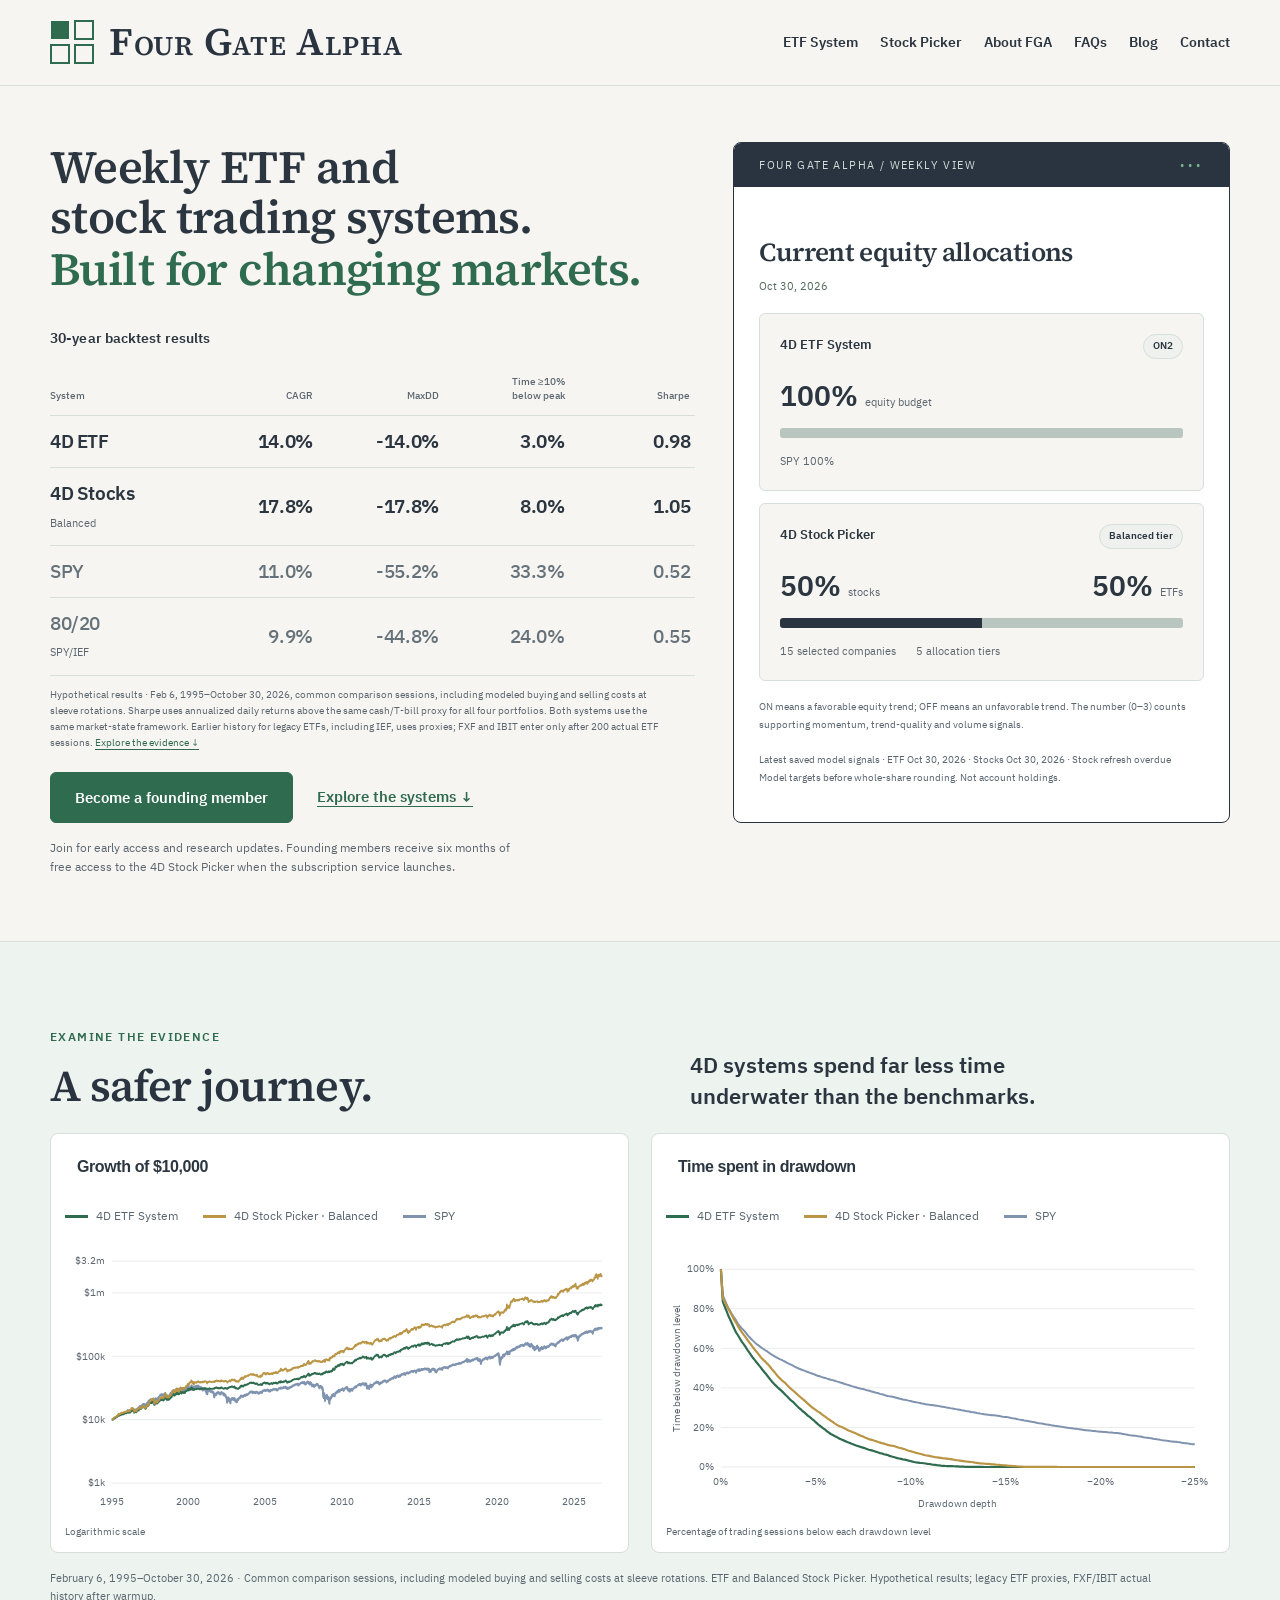
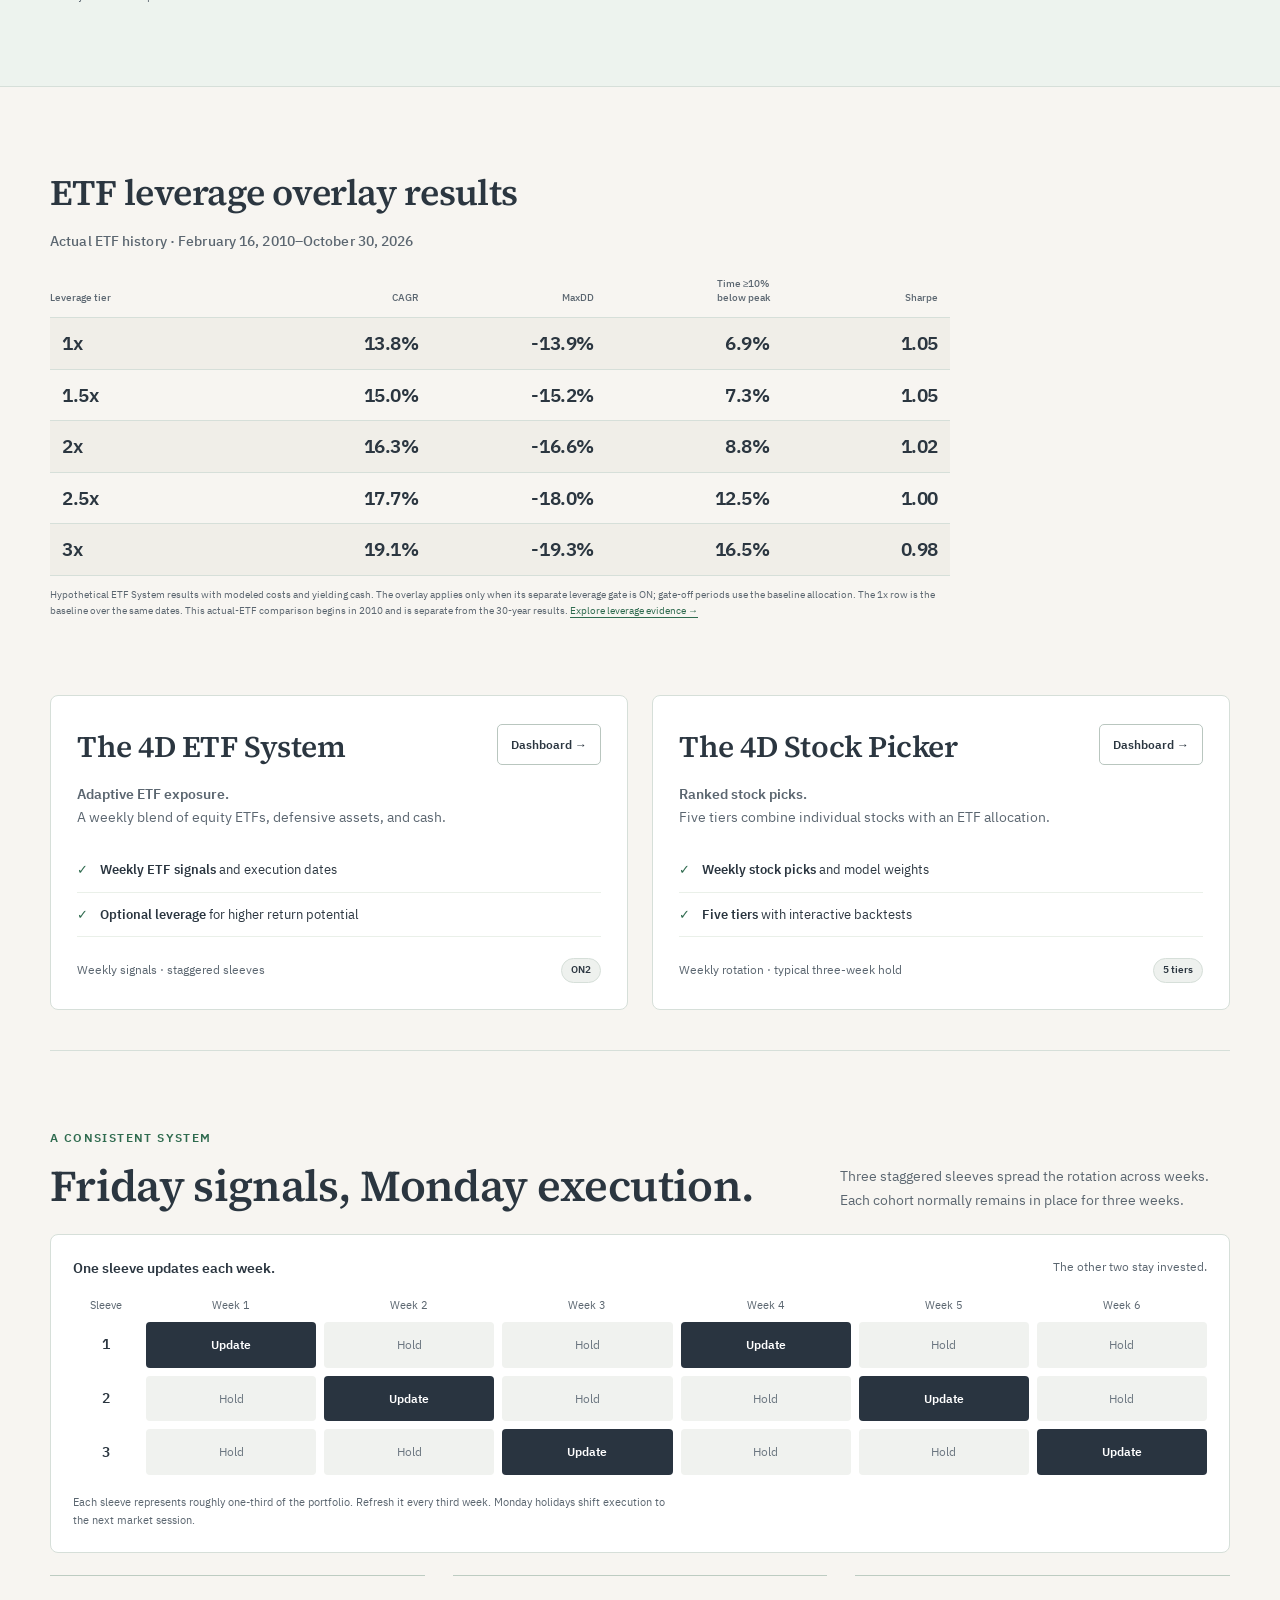
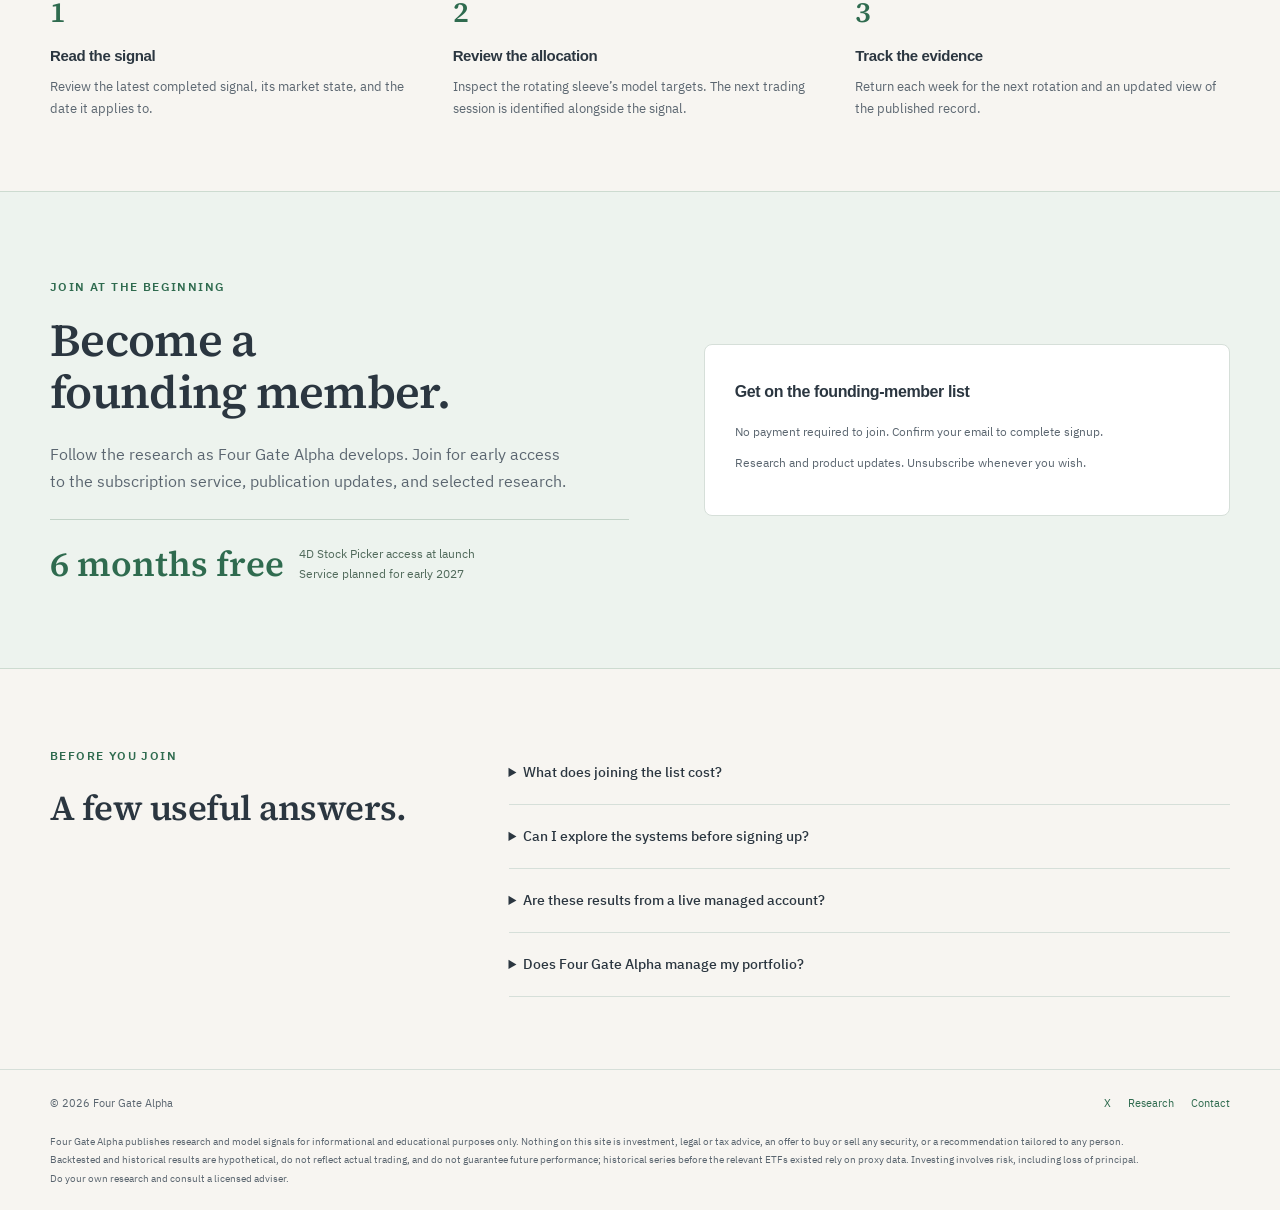
==== commit 02584ede: "Shared 4D signals and research through 2026-10-30" ====
--- a/index.html
+++ b/index.html
@@ -4,20 +4,20 @@
 <meta property="og:title" content="Four Gate Alpha | Weekly ETF and stock trading systems">
 <meta property="og:description" content="Explore weekly ETF allocations, ranked stock picks and model weights. Founding members receive six months of free 4D Stock Picker access at launch.">
 <meta property="og:url" content="https://www.fourgatealpha.com/">
-<meta property="og:image" content="https://www.fourgatealpha.com/assets/social/home-results-2026-10-23-bbf0badc1167.png">
+<meta property="og:image" content="https://www.fourgatealpha.com/assets/social/home-results-2026-10-30-1480c6779f6d.png">
 <meta property="og:image:type" content="image/png">
 <meta property="og:image:width" content="1200">
 <meta property="og:image:height" content="630">
-<meta property="og:image:alt" content="Four Gate Alpha. Hypothetical backtest, Feb 6, 1995 to Oct 23, 2026. 4D ETF System: annualized return 14.0%, worst drawdown -14.0%, time at least 10% below peak 3.0%. 4D Stock Picker Balanced: annualized return 17.9%, worst drawdown -17.8%, time at least 10% below peak 8.0%. SPY: annualized return 11.0%, worst drawdown -55.2%, time at least 10% below peak 33.3%. Modeled costs included; early ETF history uses proxies. Not live performance.">
+<meta property="og:image:alt" content="Four Gate Alpha. Hypothetical backtest, Feb 6, 1995 to Oct 30, 2026. 4D ETF System: annualized return 14.0%, worst drawdown -14.0%, time at least 10% below peak 3.0%. 4D Stock Picker Balanced: annualized return 17.8%, worst drawdown -17.8%, time at least 10% below peak 8.0%. SPY: annualized return 11.0%, worst drawdown -55.2%, time at least 10% below peak 33.3%. Modeled costs included; early ETF history uses proxies. Not live performance.">
 <meta name="twitter:card" content="summary_large_image">
 <meta name="twitter:site" content="@FourGateAlpha">
 <meta name="twitter:title" content="Four Gate Alpha | Weekly ETF and stock trading systems">
 <meta name="twitter:description" content="Explore weekly ETF allocations, ranked stock picks and model weights. Founding members receive six months of free 4D Stock Picker access at launch.">
-<meta name="twitter:image" content="https://www.fourgatealpha.com/assets/social/home-results-2026-10-23-bbf0badc1167.png">
-<meta name="twitter:image:alt" content="Four Gate Alpha. Hypothetical backtest, Feb 6, 1995 to Oct 23, 2026. 4D ETF System: annualized return 14.0%, worst drawdown -14.0%, time at least 10% below peak 3.0%. 4D Stock Picker Balanced: annualized return 17.9%, worst drawdown -17.8%, time at least 10% below peak 8.0%. SPY: annualized return 11.0%, worst drawdown -55.2%, time at least 10% below peak 33.3%. Modeled costs included; early ETF history uses proxies. Not live performance.">
-</head><body><a class="skiplink" href="#main">Skip to content</a><header class="siteheader"><div class="wrap"><a class="wordmark" href="/"><svg class="brandmark" viewBox="0 0 44 44" aria-hidden="true"><path d="M1 1h18v18H1z" fill="currentColor"/><path d="M25 1h18v18H25zM1 25h18v18H1zM25 25h18v18H25z" fill="none" stroke="currentColor" stroke-width="2"/></svg><span>Four Gate Alpha</span></a><nav class="globalnav" aria-label="Website navigation"><a href="/etf/">ETF System</a><a href="/stocks/">Stock Picker</a><a href="/about/">About FGA</a><a href="/faq/">FAQs</a><a href="/blog/">Blog</a><a href="/contact/">Contact</a></nav></div></header><main id="main"><section class="hero wrap"><div><h1 class="hero-heading"><span>Weekly ETF and stock trading&nbsp;systems.</span><span>Built for changing&nbsp;markets.</span></h1><div class="headline-results"><table><caption>30-year backtest results</caption><thead><tr><th scope="col">System</th><th scope="col">CAGR</th><th scope="col">MaxDD</th><th scope="col">Time ≥10%<br>below peak</th><th scope="col">Sharpe</th></tr></thead><tbody><tr><th scope="row"><a href="/etf/#evidence">4D ETF</a></th><td>14.0%</td><td>-14.0%</td><td>3.0%</td><td>0.98</td></tr><tr><th scope="row"><a href="/stocks/#backtest">4D Stocks<br><small>Balanced</small></a></th><td>17.9%</td><td>-17.8%</td><td>8.0%</td><td>1.05</td></tr><tr><th scope="row"><a href="#evidence">SPY</a></th><td>11.0%</td><td>-55.2%</td><td>33.3%</td><td>0.52</td></tr><tr><th scope="row"><a href="#evidence">80/20<br><small>SPY/IEF</small></a></th><td>10.0%</td><td>-44.8%</td><td>24.0%</td><td>0.56</td></tr></tbody></table><p>Hypothetical results · Feb 6, 1995–October 23, 2026, common comparison sessions, including modeled buying and selling costs at sleeve rotations. Sharpe uses annualized daily returns above the same cash/T-bill proxy for all four portfolios. Both systems use the same market-state framework. Earlier history for legacy ETFs, including IEF, uses proxies; FXF and IBIT enter only after 200 actual ETF sessions. <a href="#evidence">Explore the evidence ↓</a></p></div><div class="actions"><a class="joinbutton" href="#join">Become a founding member</a><a class="outlinebutton" href="#systems">Explore the systems ↓</a></div><p class="note">Join for early access and research updates. Founding members receive six months of free access to the 4D Stock Picker when the subscription service&nbsp;launches.</p></div><div class="previewwindow"><div class="windowhead"><span>FOUR GATE ALPHA / WEEKLY VIEW</span><span class="dots">•••</span></div><div class="windowintro"><strong>Current equity allocations</strong><span class="signaldate" data-home-date>Oct 9, 2026</span></div><div class="windowcard"><div class="head"><span>4D ETF System</span><span class="statuspill" data-etf-state>ON2</span></div><div class="numbers"><span><b data-etf-budget>100%</b> <small>equity budget</small></span></div><div class="stackbar"><span id="homeSpyBar" style="width:73.5%"></span><span id="homeQqqBar" style="width:26.5%"></span></div><div class="legend" id="homeEtfAllocation"><span>SPY 73.5%</span><span>QQQ 26.5%</span></div></div><div class="windowcard"><div class="head"><span>4D Stock Picker</span><span class="statuspill">Balanced tier</span></div><div class="numbers"><span><b id="homeStockWeight">50%</b> <small>stocks</small></span><span><b id="homeEtfWeight">50%</b> <small>ETFs</small></span></div><div class="stackbar"><span id="homeStockBar" style="width:50%"></span><span id="homeStockEtfBar" style="width:50%"></span></div><div class="legend"><span id="homeStockCount">19 selected&nbsp;companies</span><span>5 allocation&nbsp;tiers</span></div></div><p class="windowfoot">ON means a favorable equity trend; OFF means an unfavorable trend. The number (0–3) counts supporting momentum, trend-quality and volume&nbsp;signals.</p><p class="windowfoot">Latest saved model signals · <span id="homeDateNote">October 9, 2026</span><br>Model targets before whole-share rounding. Not account&nbsp;holdings.</p></div></section>
-<section class="evidence" id="evidence"><div class="wrap"><div class="sectionheading"><div><span class="eyebrow">EXAMINE THE EVIDENCE</span><h2>A safer&nbsp;journey.</h2></div><p class="journey-deck">4D systems spend far less time underwater than the&nbsp;benchmarks.</p></div><div class="journey-charts"><figure class="historychart"><h3>Growth of&nbsp;$10,000</h3><div class="journey-legend"><span class="etfkey">4D ETF System</span><span class="stockkey">4D Stock Picker · Balanced</span><span class="spykey">SPY</span></div><svg viewBox="0 0 680 330" role="img" aria-label="Growth of $10,000 on a logarithmic scale, ETF, Balanced Stock Picker and SPY, February 1995 to October 23, 2026"><title>Growth of $10,000 on a logarithmic scale</title><line x1="58" x2="665" y1="295.0" y2="295.0" stroke="#38505b"/><text x="50" y="299.0" text-anchor="end" fill="#b7cbd0" font-size="12">$1k</text><line x1="58" x2="665" y1="216.4" y2="216.4" stroke="#38505b"/><text x="50" y="220.4" text-anchor="end" fill="#b7cbd0" font-size="12">$10k</text><line x1="58" x2="665" y1="137.9" y2="137.9" stroke="#38505b"/><text x="50" y="141.9" text-anchor="end" fill="#b7cbd0" font-size="12">$100k</text><line x1="58" x2="665" y1="59.3" y2="59.3" stroke="#38505b"/><text x="50" y="63.3" text-anchor="end" fill="#b7cbd0" font-size="12">$1m</text><line x1="58" x2="665" y1="20.0" y2="20.0" stroke="#38505b"/><text x="50" y="24.0" text-anchor="end" fill="#b7cbd0" font-size="12">$3.2m</text><polyline points="58.00,216.27 58.08,216.27 58.15,216.27 58.23,216.27 58.30,216.18 58.38,216.18 58.46,216.09 58.53,215.92 58.61,216.00 58.68,216.09 58.76,216.09 58.84,215.92 58.91,215.83 58.99,215.74 59.06,216.00 59.14,215.74 59.22,215.92 59.29,215.92 59.37,215.92 59.45,215.92 59.52,216.09 59.60,216.09 59.67,216.09 59.75,215.57 59.83,215.57 59.90,215.31 59.98,215.40 60.05,215.22 60.13,215.21 60.21,215.21 60.28,215.21 60.36,215.21 60.43,215.21 60.51,214.70 60.59,214.61 60.66,214.61 60.74,214.61 60.81,214.70 60.89,214.78 60.97,214.70 61.04,214.53 61.12,214.53 61.19,214.36 61.27,214.36 61.35,214.36 61.42,214.44 61.50,214.36 61.57,214.11 61.65,214.36 61.73,214.44 61.80,214.53 61.88,214.44 61.95,214.28 62.03,213.86 62.11,213.94 62.18,213.94 62.26,213.86 62.34,213.78 62.41,213.86 62.49,213.86 62.56,213.37 62.64,213.37 62.72,213.37 62.79,213.20 62.87,213.20 62.94,213.12 63.02,213.04 63.10,213.04 63.17,212.88 63.25,212.88 63.32,212.96 63.40,213.53 63.48,213.45 63.55,213.12 63.63,212.80 63.70,212.80 63.78,212.80 63.86,213.20 63.93,213.20 64.01,212.48 64.08,212.56 64.16,212.56 64.24,212.32 64.31,212.40 64.39,212.56 64.46,212.64 64.54,212.88 64.62,212.64 64.69,212.24 64.77,212.32 64.85,212.16 64.92,212.04 65.00,211.65 65.07,211.73 65.15,211.81 65.23,211.34 65.30,211.42 65.38,211.81 65.45,211.88 65.53,211.73 65.61,211.73 65.68,211.81 65.76,211.65 65.83,211.57 65.91,211.11 65.99,210.95 66.06,210.95 66.14,211.11 66.21,210.65 66.29,210.73 66.37,210.80 66.44,210.57 66.52,210.88 66.59,211.26 66.67,211.11 66.75,211.18 66.82,210.95 66.90,210.65 66.97,210.65 67.05,210.42 67.13,210.65 67.20,210.73 67.28,210.80 67.35,210.80 67.43,210.88 67.51,210.80 67.58,210.73 67.66,210.73 67.74,210.73 67.81,210.80 67.89,211.03 67.96,210.73 68.04,210.80 68.12,210.65 68.19,210.73 68.27,210.73 68.34,210.80 68.42,210.73 68.50,210.88 68.57,210.80 68.65,210.65 68.72,210.73 68.80,210.65 68.88,210.57 68.95,210.57 69.03,210.42 69.10,210.05 69.18,210.05 69.26,209.97 69.33,209.90 69.41,209.75 69.48,209.60 69.56,209.46 69.64,209.17 69.71,209.13 69.79,209.28 69.86,209.13 69.94,208.98 70.02,209.28 70.09,209.28 70.17,209.28 70.24,209.28 70.32,209.35 70.40,209.06 70.47,209.13 70.55,209.28 70.63,209.28 70.70,209.28 70.78,209.20 70.85,209.20 70.93,209.50 71.01,209.50 71.08,209.35 71.16,209.13 71.23,209.06 71.31,209.20 71.39,208.98 71.46,208.91 71.54,208.69 71.61,208.91 71.69,208.98 71.77,208.98 71.84,209.28 71.92,209.57 71.99,209.28 72.07,209.13 72.15,209.28 72.22,208.98 72.30,208.77 72.37,208.69 72.45,208.84 72.53,208.98 72.60,208.62 72.68,208.55 72.75,208.55 72.83,208.55 72.91,208.77 72.98,208.48 73.06,208.27 73.14,208.12 73.21,208.34 73.29,208.05 73.36,208.19 73.44,208.05 73.52,208.05 73.59,207.70 73.67,207.70 73.74,207.77 73.82,207.70 73.90,207.28 73.97,207.08 74.05,207.01 74.12,207.15 74.20,207.08 74.28,206.94 74.35,207.01 74.43,206.80 74.50,207.08 74.58,207.07 74.66,207.70 74.73,207.35 74.81,207.70 74.88,207.49 74.96,207.35 75.04,207.21 75.11,207.21 75.19,207.28 75.26,207.21 75.34,206.87 75.42,206.80 75.49,207.07 75.57,207.14 75.64,207.00 75.72,207.63 75.80,208.05 75.87,207.84 75.95,207.91 76.03,207.98 76.10,207.56 76.18,207.70 76.25,207.56 76.33,207.35 76.41,207.35 76.48,207.28 76.56,207.00 76.63,207.07 76.71,206.80 76.79,206.66 76.86,206.39 76.94,206.05 77.01,205.92 77.09,206.05 77.17,205.79 77.24,205.45 77.32,205.26 77.39,204.87 77.47,204.87 77.55,204.61 77.62,204.67 77.70,205.00 77.77,205.19 77.85,205.32 77.93,205.72 78.00,205.26 78.08,204.74 78.15,204.80 78.23,205.32 78.31,205.45 78.38,205.59 78.46,205.92 78.54,205.39 78.61,205.19 78.69,204.87 78.76,205.19 78.84,205.00 78.92,206.12 78.99,205.72 79.07,205.99 79.14,205.79 79.22,205.59 79.30,205.63 79.37,204.98 79.45,205.04 79.52,205.11 79.60,205.17 79.68,205.11 79.75,205.17 79.83,204.98 79.90,205.30 79.98,205.17 80.06,205.30 80.13,204.91 80.21,204.91 80.28,204.91 80.36,204.91 80.44,205.50 80.51,205.63 80.59,206.24 80.66,206.31 80.74,205.83 80.82,205.57 80.89,205.44 80.97,205.57 81.04,205.50 81.12,205.44 81.20,205.17 81.27,205.04 81.35,205.17 81.43,205.04 81.50,204.91 81.58,204.91 81.65,204.98 81.73,204.91 81.81,205.50 81.88,205.57 81.96,205.57 82.03,205.70 82.11,205.30 82.19,205.30 82.26,204.98 82.34,204.46 82.41,204.27 82.49,204.27 82.57,204.20 82.64,204.01 82.72,203.82 82.79,203.88 82.87,203.51 82.95,203.70 83.02,203.57 83.10,203.88 83.17,204.14 83.25,203.95 83.33,204.20 83.40,204.14 83.48,203.88 83.55,203.57 83.63,203.82 83.71,203.82 83.78,203.95 83.86,203.95 83.93,204.01 84.01,204.01 84.09,204.14 84.16,204.20 84.24,204.46 84.32,204.33 84.39,204.33 84.47,204.09 84.54,203.96 84.62,204.02 84.70,204.28 84.77,204.02 84.85,203.89 84.92,203.58 85.00,203.70 85.08,203.83 85.15,204.67 85.23,204.86 85.30,204.67 85.38,204.54 85.46,205.26 85.53,205.26 85.61,206.26 85.68,206.19 85.76,205.79 85.84,205.26 85.91,205.52 85.99,205.79 86.06,206.19 86.14,206.19 86.22,205.86 86.29,205.65 86.37,206.06 86.44,205.72 86.52,205.45 86.60,204.93 86.67,204.21 86.75,204.41 86.83,204.28 86.90,204.21 86.98,204.21 87.05,204.34 87.13,204.09 87.21,204.41 87.28,204.28 87.36,204.34 87.43,204.02 87.51,204.02 87.59,204.02 87.66,204.15 87.74,203.83 87.81,204.02 87.89,204.21 87.97,204.09 88.04,204.15 88.12,204.47 88.19,204.80 88.27,204.60 88.35,204.60 88.42,204.99 88.50,204.47 88.57,204.09 88.65,204.09 88.73,203.96 88.80,203.70 88.88,203.20 88.95,203.08 89.03,203.14 89.11,203.20 89.18,203.08 89.26,202.96 89.33,202.96 89.41,202.96 89.49,202.96 89.56,202.96 89.64,202.90 89.72,202.96 89.79,202.78 89.87,202.53 89.94,202.59 90.02,202.11 90.10,202.11 90.17,202.23 90.25,202.47 90.32,202.53 90.40,202.17 90.48,202.11 90.55,202.17 90.63,201.98 90.70,201.86 90.78,201.68 90.86,201.74 90.93,201.98 91.01,201.86 91.08,202.17 91.16,202.17 91.24,202.35 91.31,202.11 91.39,202.23 91.46,201.86 91.54,201.98 91.62,201.80 91.69,201.56 91.77,200.91 91.84,200.86 91.92,200.68 92.00,200.68 92.07,200.80 92.15,200.62 92.23,200.39 92.30,200.39 92.38,200.39 92.45,200.10 92.53,200.05 92.61,200.10 92.68,199.88 92.76,199.43 92.83,199.54 92.91,199.59 92.99,199.48 93.06,199.48 93.14,200.05 93.21,199.93 93.29,200.05 93.37,200.28 93.44,199.76 93.52,199.93 93.59,200.22 93.67,200.80 93.75,200.74 93.82,201.15 93.90,200.86 93.97,200.62 94.05,199.93 94.13,199.80 94.20,199.92 94.28,199.63 94.35,199.41 94.43,199.35 94.51,199.63 94.58,200.26 94.66,200.21 94.73,199.69 94.81,199.98 94.89,199.58 94.96,199.86 95.04,199.63 95.12,199.24 95.19,199.30 95.27,198.85 95.34,198.96 95.42,198.79 95.50,198.63 95.57,198.57 95.65,198.30 95.72,198.03 95.80,198.52 95.88,198.96 95.95,199.07 96.03,198.96 96.10,198.63 96.18,198.19 96.26,198.25 96.33,198.14 96.41,197.92 96.48,198.57 96.56,198.35 96.64,197.87 96.71,198.19 96.79,197.81 96.86,197.33 96.94,196.96 97.02,197.02 97.09,196.76 97.17,196.96 97.24,197.39 97.32,197.39 97.40,196.96 97.47,196.96 97.55,197.28 97.62,197.81 97.70,197.92 97.78,197.65 97.85,197.87 97.93,197.28 98.01,197.49 98.08,197.17 98.16,196.81 98.23,197.02 98.31,197.33 98.39,197.87 98.46,197.65 98.54,197.60 98.61,197.97 98.69,198.08 98.77,198.25 98.84,198.06 98.92,197.63 98.99,197.95 99.07,197.79 99.15,198.72 99.22,199.45 99.30,199.22 99.37,199.85 99.45,199.67 99.53,199.22 99.60,199.11 99.68,198.83 99.75,199.17 99.83,199.28 99.91,200.36 99.98,199.90 100.06,199.33 100.13,198.94 100.21,199.05 100.29,198.94 100.36,199.17 100.44,198.39 100.52,198.39 100.59,198.55 100.67,198.94 100.74,198.61 100.82,197.52 100.90,197.36 100.97,197.42 101.05,196.78 101.12,196.01 101.20,196.06 101.28,196.78 101.35,196.57 101.43,196.31 101.50,195.75 101.58,195.90 101.66,195.85 101.73,195.60 101.81,196.06 101.88,195.95 101.96,195.55 102.04,195.65 102.11,195.75 102.19,195.45 102.26,195.30 102.34,195.30 102.42,195.50 102.49,195.30 102.57,195.45 102.64,195.55 102.72,195.60 102.80,195.45 102.87,194.80 102.95,194.65 103.02,194.50 103.10,194.45 103.18,193.78 103.25,193.49 103.33,193.49 103.41,193.54 103.48,193.68 103.56,193.30 103.63,193.41 103.71,194.27 103.79,193.41 103.86,193.64 103.94,193.81 104.01,193.69 104.09,193.91 104.17,193.50 104.24,192.96 104.32,192.49 104.39,192.84 104.47,192.49 104.55,192.86 104.62,192.70 104.70,192.61 104.77,192.49 104.85,192.33 104.93,191.87 105.00,192.05 105.08,192.77 105.15,192.77 105.23,191.87 105.31,191.92 105.38,191.73 105.46,191.78 105.53,191.78 105.61,191.69 105.69,191.28 105.76,191.31 105.84,191.44 105.92,191.35 105.99,191.33 106.07,191.06 106.14,191.31 106.22,192.01 106.30,191.76 106.37,192.31 106.45,192.42 106.52,192.28 106.60,193.36 106.68,192.61 106.75,192.19 106.83,191.69 106.90,192.28 106.98,192.31 107.06,192.42 107.13,192.93 107.21,192.75 107.28,193.26 107.36,193.12 107.44,192.03 107.51,192.21 107.59,192.01 107.66,192.10 107.74,191.94 107.82,191.92 107.89,192.65 107.97,192.82 108.04,192.28 108.12,192.33 108.20,191.49 108.27,191.49 108.35,191.33 108.42,191.29 108.50,191.09 108.58,191.25 108.65,191.52 108.73,191.77 108.81,191.47 108.88,191.16 108.96,191.52 109.03,191.07 109.11,190.89 109.19,190.71 109.26,190.49 109.34,190.17 109.41,190.41 109.49,190.54 109.57,190.63 109.64,190.58 109.72,190.58 109.79,190.67 109.87,191.20 109.95,191.56 110.02,191.07 110.10,190.41 110.17,190.63 110.25,191.32 110.33,191.65 110.40,194.22 110.48,192.39 110.55,192.39 110.63,193.16 110.71,192.37 110.78,191.65 110.86,191.65 110.93,191.54 111.01,191.68 111.09,192.04 111.16,192.25 111.24,192.25 111.31,192.95 111.39,192.46 111.47,192.00 111.54,191.38 111.62,191.59 111.70,191.43 111.77,190.89 111.85,190.67 111.92,191.29 112.00,191.20 112.08,191.11 112.15,191.07 112.23,190.19 112.30,190.41 112.38,190.32 112.46,190.34 112.53,189.91 112.61,190.02 112.68,190.21 112.76,190.49 112.84,191.09 112.91,191.03 112.99,190.67 113.06,190.47 113.14,190.65 113.22,190.98 113.29,191.25 113.37,191.02 113.44,191.63 113.52,191.75 113.60,191.61 113.67,190.93 113.75,190.40 113.82,190.43 113.90,190.25 113.98,190.18 114.05,190.71 114.13,190.62 114.21,190.93 114.28,192.14 114.36,191.52 114.43,191.05 114.51,190.89 114.59,191.18 114.66,190.69 114.74,190.14 114.81,190.47 114.89,190.78 114.97,190.82 115.04,190.85 115.12,190.49 115.19,190.18 115.27,190.01 115.35,189.99 115.42,189.43 115.50,189.17 115.57,189.22 115.65,189.24 115.73,188.86 115.80,188.98 115.88,188.65 115.95,188.69 116.03,188.52 116.11,188.73 116.18,188.57 116.26,188.25 116.33,188.44 116.41,188.19 116.49,188.05 116.56,188.32 116.64,187.91 116.71,187.70 116.79,187.70 116.87,187.78 116.94,187.58 117.02,187.80 117.10,188.11 117.17,187.44 117.25,187.56 117.32,187.24 117.40,187.08 117.48,186.94 117.55,187.06 117.63,186.70 117.70,186.60 117.78,186.47 117.86,186.39 117.93,186.10 118.01,186.17 118.08,185.88 118.16,186.02 118.24,186.02 118.31,186.17 118.39,186.19 118.46,186.08 118.54,185.81 118.62,185.44 118.69,185.25 118.77,185.54 118.84,185.77 118.92,185.96 119.00,185.69 119.07,185.79 119.15,185.50 119.22,185.40 119.30,185.81 119.38,185.37 119.45,185.37 119.53,185.21 119.61,185.10 119.68,185.44 119.76,185.81 119.83,186.45 119.91,186.51 119.99,186.27 120.06,185.63 120.14,185.25 120.21,185.35 120.29,185.60 120.37,185.98 120.44,186.25 120.52,185.71 120.59,185.83 120.67,185.46 120.75,185.37 120.82,185.56 120.90,185.75 120.97,185.86 121.05,185.63 121.13,185.33 121.20,185.54 121.28,185.67 121.35,186.21 121.43,186.17 121.51,186.02 121.58,186.37 121.66,186.21 121.73,186.17 121.81,186.72 121.89,186.10 121.96,185.44 122.04,185.48 122.11,185.37 122.19,185.60 122.27,186.25 122.34,185.92 122.42,186.84 122.50,186.31 122.57,185.60 122.65,185.75 122.72,185.93 122.80,185.76 122.88,185.37 122.95,184.92 123.03,184.96 123.10,184.82 123.18,184.69 123.26,184.94 123.33,184.54 123.41,184.47 123.48,184.14 123.56,184.21 123.64,183.95 123.71,184.17 123.79,183.99 123.86,183.99 123.94,183.61 124.02,183.66 124.09,183.45 124.17,183.39 124.24,183.39 124.32,183.99 124.40,183.99 124.47,184.67 124.55,184.69 124.62,184.47 124.70,185.03 124.78,185.18 124.85,184.66 124.93,185.41 125.01,185.54 125.08,186.89 125.16,186.42 125.23,186.28 125.31,186.22 125.39,186.42 125.46,186.93 125.54,186.36 125.61,186.77 125.69,187.17 125.77,186.46 125.84,185.83 125.92,185.91 125.99,186.12 126.07,186.40 126.15,186.18 126.22,186.10 126.30,186.30 126.37,187.95 126.45,188.07 126.53,190.59 126.60,189.18 126.68,189.42 126.75,189.70 126.83,189.98 126.91,188.19 126.98,189.03 127.06,189.72 127.13,188.63 127.21,188.05 127.29,187.84 127.36,187.54 127.44,188.53 127.51,188.36 127.59,188.41 127.67,188.11 127.74,186.77 127.82,187.62 127.90,187.66 127.97,187.36 128.05,187.44 128.12,188.49 128.20,189.49 128.28,188.83 128.35,189.53 128.43,189.55 128.50,190.08 128.58,190.25 128.66,189.60 128.73,189.08 128.81,189.21 128.88,188.89 128.96,187.09 129.04,187.09 129.11,186.97 129.19,186.77 129.26,186.89 129.34,186.38 129.42,186.81 129.49,186.57 129.57,186.77 129.64,186.83 129.72,186.02 129.80,185.83 129.87,185.25 129.95,185.50 130.02,185.14 130.10,184.69 130.18,184.57 130.25,184.82 130.33,184.91 130.40,185.14 130.48,185.18 130.56,184.84 130.63,184.59 130.71,184.59 130.79,184.39 130.86,184.09 130.94,183.83 131.01,183.04 131.09,183.25 131.17,183.25 131.24,183.00 131.32,183.98 131.39,183.54 131.47,183.65 131.55,184.20 131.62,183.33 131.70,183.16 131.77,183.33 131.85,183.25 131.93,183.76 132.00,183.69 132.08,184.69 132.15,183.82 132.23,183.87 132.31,183.33 132.38,183.18 132.46,182.71 132.53,182.55 132.61,181.83 132.69,181.99 132.76,182.08 132.84,181.54 132.91,181.82 132.99,181.82 133.07,181.90 133.14,181.51 133.22,180.69 133.30,180.86 133.37,180.61 133.45,180.95 133.52,181.56 133.60,181.80 133.68,182.39 133.75,181.52 133.83,181.30 133.90,181.03 133.98,181.94 134.06,182.03 134.13,181.68 134.21,181.06 134.28,181.46 134.36,180.90 134.44,180.64 134.51,180.85 134.59,181.05 134.66,180.71 134.74,181.22 134.82,181.61 134.89,181.54 134.97,182.32 135.04,182.10 135.12,181.32 135.20,181.73 135.27,181.94 135.35,181.97 135.42,181.70 135.50,181.56 135.58,180.66 135.65,180.68 135.73,181.29 135.80,181.61 135.88,181.75 135.96,181.66 136.03,181.96 136.11,181.77 136.19,181.35 136.26,180.66 136.34,180.44 136.41,180.53 136.49,180.23 136.57,179.85 136.64,180.18 136.72,179.69 136.79,179.82 136.87,179.98 136.95,179.43 137.02,180.01 137.10,179.95 137.17,180.95 137.25,180.76 137.33,180.06 137.40,180.31 137.48,179.64 137.55,179.80 137.63,180.36 137.71,180.10 137.78,179.32 137.86,179.38 137.93,179.12 138.01,178.68 138.09,178.68 138.16,178.31 138.24,178.53 138.31,179.12 138.39,179.25 138.47,179.54 138.54,180.06 138.62,179.64 138.70,178.68 138.77,178.36 138.85,178.44 138.92,178.24 139.00,178.08 139.08,178.55 139.15,178.80 139.23,179.09 139.30,178.47 139.38,178.96 139.46,178.69 139.53,178.90 139.61,178.64 139.68,178.82 139.76,178.47 139.84,178.21 139.91,178.05 139.99,178.96 140.06,178.85 140.14,178.91 140.22,178.68 140.29,178.87 140.37,179.06 140.44,179.64 140.52,180.20 140.60,179.82 140.67,180.31 140.75,179.88 140.82,180.00 140.90,179.97 140.98,179.77 141.05,179.09 141.13,179.01 141.20,179.35 141.28,179.38 141.36,179.70 141.43,179.98 141.51,179.95 141.59,179.72 141.66,179.07 141.74,178.76 141.81,178.72 141.89,178.64 141.97,178.88 142.04,179.05 142.12,179.31 142.19,179.39 142.27,178.97 142.35,178.65 142.42,178.04 142.50,177.79 142.57,177.45 142.65,177.45 142.73,177.41 142.80,177.38 142.88,177.18 142.95,177.33 143.03,177.45 143.11,177.27 143.18,177.04 143.26,176.86 143.33,177.09 143.41,177.79 143.49,177.84 143.56,178.29 143.64,178.35 143.71,178.61 143.79,178.32 143.87,178.21 143.94,178.70 144.02,179.12 144.09,179.04 144.17,179.20 144.25,179.67 144.32,179.36 144.40,179.73 144.48,179.80 144.55,180.19 144.63,179.76 144.70,179.80 144.78,179.02 144.86,178.86 144.93,178.64 145.01,178.89 145.08,179.16 145.16,178.83 145.24,178.17 145.31,178.04 145.39,177.70 145.46,178.10 145.54,178.53 145.62,179.16 145.69,179.29 145.77,178.88 145.84,179.28 145.92,178.29 146.00,178.42 146.07,178.59 146.15,178.61 146.22,178.32 146.30,178.56 146.38,178.78 146.45,179.33 146.53,179.20 146.60,178.76 146.68,178.81 146.76,179.54 146.83,179.57 146.91,180.30 146.99,180.33 147.06,180.10 147.14,180.16 147.21,180.58 147.29,180.06 147.37,180.13 147.44,179.54 147.52,179.57 147.59,179.05 147.67,179.25 147.75,178.73 147.82,178.80 147.90,179.31 147.97,180.21 148.05,180.23 148.13,181.11 148.20,180.87 148.28,180.53 148.35,180.20 148.43,180.00 148.51,179.70 148.58,179.88 148.66,180.31 148.73,179.70 148.81,178.56 148.89,177.94 148.96,178.30 149.04,178.54 149.11,178.32 149.19,178.07 149.27,177.73 149.34,177.70 149.42,178.02 149.49,177.76 149.57,177.57 149.65,177.27 149.72,177.19 149.80,176.90 149.88,176.83 149.95,176.57 150.03,176.60 150.10,176.60 150.18,176.90 150.26,176.71 150.33,176.87 150.41,176.98 150.48,177.36 150.56,177.11 150.64,176.90 150.71,176.27 150.79,176.54 150.86,176.81 150.94,177.02 151.02,176.87 151.09,176.75 151.17,176.69 151.24,177.02 151.32,176.84 151.40,176.69 151.47,176.47 151.55,176.73 151.62,176.20 151.70,176.12 151.78,175.57 151.85,175.63 151.93,175.65 152.00,175.50 152.08,175.54 152.16,175.49 152.23,175.82 152.31,177.18 152.39,177.12 152.46,177.67 152.54,175.75 152.61,175.63 152.69,176.09 152.77,176.38 152.84,175.92 152.92,175.46 152.99,175.73 153.07,175.63 153.15,175.98 153.22,176.06 153.30,177.03 153.37,176.65 153.45,176.92 153.53,177.06 153.60,178.14 153.68,177.21 153.75,176.89 153.83,176.86 153.91,176.35 153.98,176.49 154.06,176.55 154.13,176.09 154.21,176.82 154.29,176.74 154.36,177.44 154.44,177.24 154.51,176.85 154.59,177.32 154.67,177.55 154.74,178.28 154.82,178.36 154.89,177.97 154.97,178.66 155.05,178.79 155.12,178.08 155.20,177.75 155.28,177.50 155.35,177.49 155.43,176.85 155.50,177.17 155.58,177.85 155.66,177.89 155.73,176.91 155.81,177.08 155.88,177.46 155.96,177.95 156.04,177.17 156.11,175.60 156.19,175.38 156.26,175.43 156.34,174.87 156.42,174.65 156.49,174.12 156.57,173.88 156.64,174.24 156.72,174.44 156.80,174.40 156.87,174.98 156.95,174.60 157.02,174.40 157.10,175.66 157.18,174.87 157.25,174.57 157.33,174.36 157.40,174.48 157.48,174.60 157.56,175.54 157.63,176.01 157.71,177.43 157.78,176.85 157.86,175.96 157.94,176.28 158.01,176.12 158.09,176.49 158.17,175.11 158.24,175.49 158.32,175.60 158.39,175.81 158.47,175.36 158.55,176.04 158.62,176.64 158.70,176.60 158.77,176.19 158.85,176.45 158.93,176.72 159.00,177.50 159.08,176.73 159.15,176.36 159.23,175.78 159.31,175.47 159.38,175.81 159.46,176.12 159.53,176.76 159.61,177.02 159.69,177.53 159.76,176.97 159.84,177.56 159.91,177.53 159.99,176.37 160.07,176.36 160.14,175.76 160.22,175.17 160.29,175.34 160.37,175.49 160.45,175.25 160.52,175.40 160.60,175.46 160.68,175.87 160.75,175.23 160.83,175.17 160.90,175.11 160.98,175.38 161.06,174.94 161.13,175.07 161.21,175.09 161.28,175.61 161.36,175.90 161.44,175.46 161.51,175.73 161.59,175.63 161.66,175.95 161.74,175.70 161.82,175.23 161.89,175.85 161.97,175.58 162.04,175.03 162.12,175.09 162.20,175.03 162.27,174.80 162.35,174.66 162.42,174.32 162.50,174.37 162.58,174.66 162.65,174.90 162.73,174.46 162.80,175.13 162.88,175.32 162.96,175.22 163.03,175.55 163.11,175.67 163.18,176.44 163.26,176.26 163.34,176.02 163.41,175.85 163.49,175.61 163.57,175.44 163.64,175.03 163.72,174.90 163.79,175.19 163.87,175.35 163.95,175.22 164.02,174.77 164.10,174.80 164.17,174.91 164.25,174.56 164.33,174.67 164.40,174.47 164.48,174.53 164.55,174.40 164.63,174.30 164.71,174.32 164.78,174.20 164.86,174.19 164.93,174.52 165.01,174.07 165.09,174.06 165.16,174.31 165.24,174.65 165.31,174.41 165.39,174.64 165.47,174.69 165.54,174.95 165.62,174.85 165.69,174.95 165.77,175.41 165.85,175.75 165.92,175.44 166.00,175.70 166.08,175.63 166.15,175.60 166.23,175.87 166.30,176.29 166.38,176.11 166.46,175.41 166.53,176.00 166.61,175.94 166.68,176.26 166.76,175.98 166.84,175.86 166.91,176.61 166.99,176.87 167.06,177.44 167.14,177.72 167.22,178.59 167.29,177.47 167.37,177.31 167.44,178.17 167.52,178.30 167.60,177.04 167.67,176.89 167.75,176.74 167.82,176.97 167.90,177.78 167.98,177.69 168.05,177.04 168.13,176.74 168.20,176.16 168.28,176.27 168.36,176.22 168.43,176.20 168.51,175.96 168.58,175.97 168.66,176.73 168.74,176.86 168.81,177.70 168.89,177.97 168.97,177.08 169.04,176.98 169.12,177.51 169.19,177.70 169.27,178.19 169.35,178.01 169.42,178.84 169.50,178.15 169.57,177.85 169.65,178.44 169.73,178.51 169.80,178.80 169.88,178.82 169.95,178.53 170.03,177.43 170.11,177.98 170.18,178.45 170.26,178.37 170.33,177.21 170.41,177.35 170.49,177.82 170.56,178.26 170.64,179.04 170.71,178.59 170.79,179.29 170.87,180.29 170.94,180.06 171.02,179.05 171.09,178.68 171.17,178.43 171.25,178.33 171.32,178.98 171.40,179.61 171.48,178.00 171.55,178.37 171.63,179.51 171.70,179.24 171.78,179.33 171.86,178.74 171.93,178.71 172.01,178.77 172.08,178.55 172.16,178.40 172.24,178.06 172.31,178.25 172.39,178.03 172.46,177.76 172.54,177.66 172.62,177.75 172.69,177.78 172.77,177.60 172.84,177.30 172.92,177.50 173.00,177.27 173.07,178.06 173.15,177.81 173.22,177.91 173.30,178.08 173.38,178.48 173.45,178.81 173.53,178.42 173.60,178.70 173.68,178.76 173.76,178.43 173.83,179.19 173.91,179.72 173.98,180.46 174.06,180.41 174.14,180.64 174.21,179.92 174.29,180.24 174.37,180.92 174.44,180.74 174.52,181.01 174.59,180.70 174.67,180.34 174.75,180.09 174.82,180.06 174.90,181.08 174.97,182.57 175.05,182.02 175.13,182.70 175.20,182.69 175.28,183.38 175.35,182.69 175.43,183.62 175.51,184.21 175.58,184.56 175.66,183.54 175.73,183.11 175.81,182.42 175.89,183.37 175.96,183.24 176.04,182.89 176.11,183.62 176.19,184.78 176.27,184.64 176.34,183.37 176.42,183.89 176.49,183.52 176.57,182.90 176.65,182.87 176.72,182.26 176.80,182.62 176.87,182.14 176.95,180.81 177.03,180.36 177.10,180.68 177.18,181.30 177.26,181.49 177.33,181.04 177.41,180.89 177.48,180.33 177.56,180.56 177.64,179.98 177.71,180.05 177.79,180.48 177.86,179.91 177.94,180.20 178.02,180.22 178.09,180.36 178.17,180.26 178.24,180.50 178.32,180.43 178.40,180.27 178.47,179.48 178.55,179.42 178.62,179.27 178.70,178.77 178.78,178.81 178.85,179.40 178.93,179.30 179.00,179.70 179.08,179.98 179.16,180.46 179.23,180.28 179.31,180.07 179.38,179.91 179.46,179.52 179.54,179.80 179.61,179.68 179.69,180.00 179.77,180.24 179.84,180.30 179.92,180.59 179.99,181.37 180.07,181.31 180.15,181.48 180.22,181.33 180.30,181.15 180.37,180.77 180.45,181.03 180.53,181.35 180.60,181.40 180.68,181.42 180.75,181.23 180.83,181.10 180.91,180.68 180.98,180.69 181.06,181.36 181.13,182.11 181.21,181.92 181.29,182.33 181.36,182.30 181.44,181.50 181.51,181.20 181.59,181.63 181.67,181.32 181.74,181.55 181.82,181.25 181.89,181.46 181.97,182.14 182.05,182.47 182.12,182.09 182.20,181.74 182.27,181.61 182.35,181.59 182.43,181.45 182.50,181.24 182.58,181.10 182.66,181.29 182.73,181.75 182.81,181.62 182.88,182.26 182.96,182.16 183.04,182.04 183.11,182.03 183.19,182.04 183.26,182.34 183.34,182.22 183.42,182.77 183.49,182.46 183.57,183.04 183.64,182.69 183.72,182.82 183.80,182.11 183.87,182.32 183.95,182.82 184.02,183.13 184.10,183.79 184.18,183.54 184.25,183.76 184.33,183.68 184.40,184.57 184.48,185.20 184.56,184.79 184.63,186.62 184.71,186.70 184.78,187.40 184.86,188.50 184.94,188.87 185.01,187.69 185.09,187.34 185.17,187.46 185.24,187.16 185.32,186.45 185.39,186.50 185.47,186.08 185.55,185.51 185.62,185.48 185.70,185.55 185.77,185.77 185.85,185.95 185.93,185.20 186.00,184.68 186.08,184.83 186.15,184.89 186.23,184.68 186.31,185.41 186.38,185.49 186.46,185.51 186.53,184.84 186.61,185.02 186.69,185.11 186.76,184.50 186.84,184.58 186.91,185.48 186.99,185.89 187.07,186.00 187.14,185.14 187.22,184.91 187.29,184.47 187.37,183.94 187.45,183.99 187.52,183.88 187.60,183.84 187.67,184.05 187.75,183.29 187.83,183.26 187.90,183.20 187.98,183.35 188.06,182.93 188.13,183.22 188.21,183.45 188.28,182.96 188.36,182.88 188.44,183.03 188.51,183.66 188.59,183.20 188.66,183.44 188.74,183.65 188.82,183.07 188.89,182.45 188.97,182.47 189.04,182.70 189.12,183.34 189.20,183.41 189.27,183.37 189.35,184.04 189.42,183.72 189.50,183.37 189.58,183.17 189.65,182.93 189.73,183.26 189.80,183.06 189.88,183.12 189.96,182.94 190.03,182.73 190.11,182.75 190.18,183.25 190.26,182.89 190.34,182.50 190.41,182.27 190.49,182.52 190.56,182.59 190.64,182.87 190.72,182.72 190.79,183.06 190.87,183.27 190.95,183.00 191.02,183.70 191.10,183.44 191.17,183.60 191.25,183.83 191.33,183.57 191.40,183.47 191.48,183.48 191.55,183.38 191.63,184.47 191.71,183.98 191.78,183.59 191.86,183.75 191.93,184.61 192.01,184.82 192.09,184.97 192.16,185.18 192.24,184.53 192.31,184.12 192.39,184.22 192.47,183.86 192.54,183.93 192.62,184.28 192.69,184.95 192.77,184.38 192.85,185.09 192.92,184.67 193.00,184.11 193.07,184.18 193.15,184.05 193.23,184.20 193.30,183.42 193.38,182.82 193.46,182.93 193.53,182.53 193.61,182.60 193.68,182.46 193.76,182.38 193.84,182.40 193.91,182.74 193.99,182.78 194.06,182.46 194.14,182.45 194.22,182.23 194.29,182.87 194.37,182.86 194.44,182.93 194.52,183.36 194.60,183.16 194.67,183.07 194.75,183.09 194.82,183.07 194.90,183.26 194.98,183.50 195.05,183.64 195.13,183.64 195.20,183.56 195.28,183.80 195.36,183.42 195.43,184.28 195.51,184.02 195.58,184.29 195.66,183.48 195.74,183.56 195.81,183.70 195.89,183.58 195.96,184.15 196.04,184.30 196.12,184.65 196.19,184.63 196.27,185.28 196.35,185.45 196.42,185.13 196.50,184.72 196.57,184.85 196.65,185.22 196.73,185.90 196.80,186.02 196.88,184.77 196.95,185.17 197.03,185.82 197.11,185.13 197.18,184.39 197.26,184.53 197.33,184.35 197.41,184.18 197.49,184.55 197.56,184.87 197.64,184.79 197.71,184.43 197.79,184.87 197.87,185.06 197.94,185.31 198.02,185.41 198.09,185.34 198.17,186.25 198.25,186.17 198.32,185.85 198.40,186.55 198.47,186.59 198.55,186.46 198.63,187.05 198.70,186.84 198.78,187.19 198.86,187.24 198.93,186.34 199.01,186.06 199.08,186.86 199.16,187.30 199.24,187.84 199.31,187.66 199.39,188.44 199.46,188.38 199.54,187.79 199.62,187.95 199.69,188.62 199.77,189.36 199.84,189.16 199.92,187.83 200.00,188.26 200.07,189.13 200.15,190.40 200.22,190.12 200.30,190.50 200.38,190.31 200.45,190.98 200.53,190.91 200.60,192.03 200.68,193.26 200.76,194.28 200.83,195.23 200.91,193.25 200.98,193.54 201.06,192.90 201.14,191.28 201.21,190.84 201.29,190.75 201.36,191.66 201.44,192.43 201.52,193.64 201.59,192.51 201.67,191.92 201.75,190.83 201.82,190.70 201.90,190.96 201.97,191.58 202.05,190.36 202.13,189.89 202.20,189.99 202.28,189.20 202.35,189.56 202.43,189.08 202.51,188.75 202.58,189.49 202.66,189.25 202.73,189.65 202.81,190.40 202.89,190.39 202.96,190.52 203.04,191.85 203.11,191.36 203.19,191.66 203.27,191.19 203.34,190.94 203.42,190.55 203.49,190.76 203.57,191.40 203.65,191.32 203.72,191.23 203.80,192.02 203.87,192.37 203.95,193.26 204.03,193.25 204.10,193.53 204.18,194.09 204.25,193.25 204.33,192.70 204.41,193.90 204.48,194.30 204.56,192.70 204.64,193.74 204.71,194.09 204.79,194.72 204.86,195.43 204.94,194.90 205.02,195.88 205.09,194.79 205.17,193.33 205.24,193.14 205.32,191.53 205.40,192.37 205.47,191.70 205.55,191.56 205.62,190.97 205.70,191.22 205.78,190.96 205.85,191.66 205.93,190.96 206.00,191.19 206.08,191.58 206.16,191.25 206.23,191.60 206.31,190.94 206.38,190.61 206.46,190.34 206.54,189.90 206.61,190.75 206.69,191.17 206.76,191.70 206.84,191.43 206.92,191.40 206.99,190.76 207.07,190.51 207.15,190.86 207.22,190.90 207.30,190.15 207.37,189.52 207.45,189.76 207.53,189.74 207.60,190.40 207.68,189.45 207.75,189.56 207.83,189.51 207.91,189.97 207.98,190.12 208.06,190.50 208.13,190.28 208.21,191.23 208.29,190.77 208.36,190.74 208.44,190.75 208.51,191.29 208.59,190.42 208.67,190.72 208.74,191.11 208.82,191.36 208.89,190.87 208.97,190.86 209.05,191.11 209.12,191.10 209.20,191.88 209.27,191.59 209.35,191.55 209.43,190.47 209.50,190.36 209.58,189.77 209.65,189.85 209.73,190.35 209.81,189.82 209.88,189.73 209.96,189.74 210.04,189.63 210.11,189.97 210.19,190.11 210.26,190.62 210.34,191.16 210.42,191.57 210.49,191.36 210.57,192.27 210.64,192.74 210.72,192.49 210.80,192.23 210.87,193.05 210.95,192.40 211.02,192.33 211.10,192.67 211.18,192.88 211.25,193.04 211.33,193.46 211.40,193.22 211.48,193.46 211.56,194.00 211.63,193.90 211.71,193.16 211.78,192.57 211.86,192.75 211.94,193.09 212.01,192.75 212.09,193.31 212.16,193.03 212.24,193.53 212.32,193.09 212.39,192.86 212.47,193.19 212.55,193.74 212.62,193.45 212.70,193.74 212.77,193.50 212.85,194.33 212.93,194.67 213.00,194.44 213.08,193.28 213.15,193.17 213.23,192.11 213.31,191.91 213.38,191.65 213.46,191.58 213.53,190.86 213.61,192.01 213.69,191.69 213.76,191.86 213.84,191.83 213.91,192.00 213.99,192.79 214.07,192.27 214.14,191.45 214.22,191.62 214.29,191.41 214.37,191.48 214.45,191.43 214.52,191.88 214.60,191.69 214.67,191.83 214.75,191.13 214.83,190.82 214.90,191.40 214.98,190.90 215.05,190.87 215.13,190.23 215.21,189.92 215.28,190.22 215.36,190.65 215.44,190.06 215.51,190.06 215.59,190.02 215.66,190.02 215.74,189.54 215.82,189.60 215.89,189.28 215.97,189.47 216.04,189.82 216.12,189.35 216.20,188.93 216.27,188.99 216.35,189.06 216.42,188.85 216.50,188.93 216.58,189.74 216.65,189.81 216.73,189.74 216.80,189.41 216.88,189.34 216.96,188.74 217.03,188.65 217.11,188.74 217.18,188.19 217.26,188.05 217.34,187.91 217.41,187.43 217.49,187.26 217.56,187.39 217.64,187.74 217.72,187.39 217.79,187.04 217.87,186.93 217.94,187.29 218.02,186.58 218.10,186.58 218.17,186.61 218.25,187.13 218.33,187.21 218.40,187.56 218.48,187.52 218.55,187.87 218.63,187.43 218.71,187.82 218.78,187.83 218.86,187.52 218.93,187.09 219.01,187.45 219.09,186.78 219.16,186.62 219.24,186.82 219.31,187.25 219.39,186.93 219.47,186.77 219.54,186.84 219.62,187.04 219.69,187.53 219.77,187.18 219.85,187.61 219.92,187.30 220.00,187.27 220.07,187.53 220.15,186.94 220.23,187.06 220.30,187.22 220.38,187.30 220.45,187.22 220.53,187.53 220.61,187.53 220.68,188.26 220.76,188.06 220.84,187.70 220.91,187.61 220.99,187.48 221.06,187.17 221.14,187.34 221.22,187.25 221.29,187.14 221.37,186.85 221.44,186.72 221.52,186.86 221.60,186.75 221.67,187.09 221.75,187.04 221.82,186.98 221.90,186.97 221.98,186.76 222.05,186.53 222.13,186.07 222.20,185.89 222.28,185.87 222.36,186.06 222.43,185.78 222.51,186.01 222.58,186.35 222.66,186.25 222.74,186.19 222.81,186.31 222.89,185.81 222.96,185.88 223.04,185.48 223.12,185.65 223.19,186.02 223.27,185.89 223.34,186.51 223.42,186.79 223.50,186.90 223.57,186.57 223.65,186.90 223.73,186.18 223.80,186.06 223.88,185.75 223.95,185.59 224.03,185.46 224.11,185.55 224.18,185.45 224.26,185.36 224.33,185.25 224.41,185.13 224.49,185.22 224.56,185.09 224.64,185.46 224.71,185.21 224.79,185.26 224.87,185.70 224.94,185.76 225.02,185.68 225.09,185.67 225.17,185.21 225.25,185.16 225.32,185.09 225.40,185.12 225.47,184.90 225.55,184.97 225.63,184.95 225.70,184.77 225.78,185.02 225.85,185.16 225.93,185.17 226.01,184.79 226.08,184.78 226.16,185.07 226.24,185.24 226.31,185.60 226.39,185.31 226.46,185.62 226.54,185.48 226.62,185.03 226.69,184.90 226.77,184.78 226.84,184.75 226.92,184.38 227.00,184.47 227.07,184.52 227.15,184.38 227.22,184.62 227.30,184.39 227.38,184.66 227.45,184.66 227.53,184.28 227.60,184.21 227.68,184.38 227.76,184.21 227.83,184.10 227.91,183.72 227.98,183.81 228.06,183.58 228.14,183.55 228.21,183.59 228.29,183.56 228.36,183.11 228.44,183.11 228.52,183.08 228.59,183.09 228.67,182.72 228.74,182.69 228.82,182.57 228.90,182.44 228.97,182.74 229.05,182.49 229.13,182.69 229.20,182.40 229.28,182.32 229.35,182.18 229.43,182.19 229.51,181.92 229.58,182.01 229.66,182.12 229.73,181.70 229.81,182.05 229.89,182.44 229.96,182.41 230.04,182.41 230.11,182.26 230.19,182.32 230.27,182.60 230.34,182.50 230.42,182.12 230.49,182.11 230.57,182.00 230.65,181.64 230.72,181.76 230.80,181.92 230.87,181.61 230.95,181.76 231.03,181.89 231.10,181.99 231.18,182.08 231.25,182.14 231.33,181.99 231.41,181.97 231.48,181.95 231.56,181.61 231.64,181.81 231.71,181.75 231.79,181.66 231.86,181.55 231.94,181.97 232.02,182.10 232.09,182.68 232.17,183.12 232.24,182.68 232.32,183.10 232.40,182.92 232.47,182.54 232.55,182.53 232.62,183.02 232.70,183.46 232.78,183.52 232.85,183.49 232.93,183.04 233.00,183.03 233.08,182.56 233.16,182.44 233.23,182.40 233.31,182.20 233.38,181.94 233.46,181.75 233.54,181.86 233.61,181.94 233.69,182.02 233.76,181.89 233.84,182.37 233.92,182.32 233.99,182.45 234.07,182.18 234.14,182.18 234.22,182.76 234.30,182.53 234.37,182.06 234.45,182.02 234.53,182.07 234.60,182.04 234.68,182.49 234.75,182.79 234.83,183.05 234.91,182.69 234.98,182.72 235.06,182.50 235.13,182.79 235.21,183.36 235.29,183.72 235.36,183.43 235.44,183.21 235.51,183.35 235.59,183.34 235.67,183.63 235.74,183.46 235.82,183.58 235.89,183.47 235.97,183.41 236.05,183.27 236.12,182.78 236.20,182.66 236.27,182.47 236.35,182.48 236.43,182.52 236.50,182.39 236.58,182.71 236.65,182.44 236.73,181.92 236.81,181.88 236.88,182.20 236.96,182.03 237.03,182.37 237.11,182.13 237.19,182.13 237.26,182.18 237.34,182.12 237.42,182.25 237.49,182.08 237.57,181.78 237.64,181.89 237.72,182.06 237.80,182.17 237.87,182.03 237.95,181.85 238.02,182.33 238.10,182.34 238.18,182.65 238.25,182.55 238.33,182.79 238.40,182.69 238.48,182.68 238.56,182.65 238.63,182.76 238.71,182.98 238.78,183.01 238.86,183.15 238.94,182.72 239.01,183.36 239.09,183.26 239.16,183.55 239.24,183.62 239.32,183.30 239.39,183.20 239.47,183.05 239.54,182.97 239.62,182.90 239.70,183.16 239.77,183.16 239.85,183.73 239.93,184.22 240.00,184.17 240.08,183.78 240.15,183.80 240.23,184.18 240.31,184.11 240.38,183.76 240.46,183.57 240.53,183.22 240.61,183.32 240.69,183.08 240.76,183.16 240.84,183.12 240.91,182.89 240.99,182.89 241.07,182.78 241.14,183.06 241.22,182.88 241.29,182.82 241.37,182.44 241.45,182.58 241.52,182.35 241.60,182.44 241.67,182.47 241.75,182.29 241.83,182.18 241.90,182.11 241.98,182.37 242.05,182.27 242.13,182.12 242.21,182.33 242.28,182.18 242.36,182.61 242.43,182.79 242.51,182.64 242.59,182.85 242.66,182.69 242.74,182.52 242.82,182.54 242.89,181.97 242.97,181.91 243.04,181.90 243.12,181.68 243.20,182.03 243.27,182.32 243.35,182.18 243.42,182.31 243.50,182.61 243.58,182.89 243.65,182.70 243.73,182.57 243.80,182.86 243.88,182.92 243.96,182.70 244.03,183.09 244.11,183.13 244.18,182.61 244.26,182.20 244.34,182.10 244.41,182.11 244.49,182.01 244.56,182.00 244.64,181.57 244.72,181.11 244.79,180.90 244.87,180.95 244.94,181.01 245.02,180.99 245.10,180.73 245.17,180.46 245.25,180.38 245.33,180.62 245.40,180.42 245.48,180.38 245.55,180.76 245.63,180.59 245.71,180.54 245.78,180.46 245.86,180.49 245.93,180.64 246.01,180.62 246.09,180.23 246.16,180.21 246.24,180.23 246.31,180.24 246.39,180.56 246.47,180.36 246.54,180.24 246.62,180.21 246.69,179.91 246.77,179.79 246.85,179.77 246.92,179.79 247.00,180.01 247.07,180.01 247.15,179.74 247.23,179.66 247.30,179.64 247.38,179.71 247.45,179.52 247.53,179.47 247.61,179.53 247.68,179.61 247.76,179.77 247.83,180.22 247.91,180.42 247.99,180.25 248.06,180.30 248.14,180.14 248.22,180.38 248.29,180.26 248.37,180.54 248.44,180.36 248.52,180.01 248.60,180.36 248.67,180.57 248.75,180.78 248.82,180.85 248.90,180.75 248.98,180.65 249.05,180.59 249.13,180.59 249.20,180.38 249.28,180.17 249.36,180.06 249.43,180.15 249.51,179.79 249.58,179.83 249.66,179.79 249.74,180.05 249.81,179.93 249.89,179.64 249.96,179.66 250.04,179.53 250.12,179.51 250.19,179.79 250.27,179.74 250.34,180.25 250.42,180.01 250.50,179.79 250.57,179.45 250.65,179.68 250.72,179.51 250.80,179.52 250.88,179.51 250.95,179.09 251.03,179.07 251.11,179.20 251.18,179.58 251.26,179.50 251.33,179.74 251.41,179.53 251.49,179.81 251.56,180.11 251.64,180.04 251.71,180.14 251.79,180.27 251.87,180.61 251.94,180.58 252.02,180.54 252.09,180.49 252.17,180.72 252.25,180.24 252.32,180.31 252.40,180.46 252.47,180.40 252.55,180.24 252.63,180.12 252.70,179.94 252.78,180.29 252.85,180.27 252.93,180.09 253.01,180.50 253.08,180.95 253.16,181.43 253.23,181.32 253.31,181.05 253.39,181.53 253.46,180.87 253.54,181.00 253.62,180.78 253.69,181.11 253.77,180.98 253.84,181.41 253.92,180.95 254.00,180.76 254.07,180.70 254.15,180.44 254.22,180.45 254.30,180.56 254.38,180.35 254.45,180.70 254.53,180.51 254.60,180.89 254.68,180.96 254.76,180.64 254.83,180.42 254.91,180.07 254.98,179.92 255.06,179.97 255.14,179.78 255.21,179.86 255.29,179.89 255.36,179.71 255.44,179.65 255.52,179.87 255.59,179.58 255.67,179.51 255.74,179.68 255.82,179.71 255.90,179.68 255.97,179.75 256.05,179.58 256.12,179.66 256.20,179.56 256.28,179.48 256.35,179.41 256.43,179.32 256.51,179.20 256.58,179.19 256.66,179.17 256.73,179.14 256.81,179.62 256.89,179.87 256.96,179.83 257.04,179.54 257.11,179.63 257.19,179.82 257.27,179.72 257.34,179.44 257.42,179.73 257.49,179.60 257.57,179.21 257.65,179.04 257.72,178.95 257.80,178.90 257.87,178.77 257.95,178.78 258.03,178.92 258.10,178.74 258.18,178.62 258.25,178.82 258.33,178.59 258.41,178.69 258.48,178.65 258.56,178.52 258.63,178.31 258.71,178.54 258.79,178.56 258.86,178.36 258.94,178.27 259.02,178.54 259.09,178.77 259.17,178.84 259.24,178.63 259.32,178.65 259.40,178.51 259.47,178.72 259.55,178.51 259.62,178.96 259.70,178.96 259.78,178.97 259.85,178.89 259.93,178.89 260.00,178.95 260.08,179.26 260.16,179.13 260.23,179.37 260.31,179.11 260.38,179.29 260.46,178.86 260.54,178.88 260.61,178.94 260.69,178.55 260.76,178.49 260.84,178.60 260.92,178.30 260.99,178.37 261.07,178.56 261.14,178.68 261.22,178.70 261.30,178.46 261.37,178.57 261.45,178.86 261.52,179.18 261.60,179.06 261.68,179.03 261.75,178.99 261.83,179.00 261.91,178.97 261.98,178.69 262.06,178.58 262.13,178.71 262.21,179.09 262.29,179.54 262.36,179.67 262.44,179.55 262.51,179.84 262.59,179.89 262.67,180.16 262.74,180.18 262.82,179.82 262.89,179.69 262.97,180.06 263.05,179.50 263.12,180.11 263.20,179.97 263.27,179.45 263.35,179.52 263.43,179.62 263.50,179.98 263.58,179.50 263.65,179.40 263.73,179.30 263.81,178.94 263.88,178.80 263.96,178.84 264.03,178.81 264.11,178.81 264.19,178.77 264.26,178.50 264.34,178.39 264.41,178.40 264.49,178.53 264.57,178.46 264.64,178.14 264.72,178.01 264.80,177.84 264.87,177.69 264.95,177.50 265.02,177.47 265.10,177.71 265.18,177.75 265.25,177.93 265.33,177.59 265.40,177.54 265.48,177.62 265.56,177.55 265.63,177.75 265.71,177.77 265.78,177.68 265.86,177.65 265.94,177.42 266.01,177.29 266.09,177.39 266.16,177.50 266.24,177.67 266.32,177.64 266.39,177.58 266.47,177.41 266.54,177.39 266.62,177.74 266.70,177.66 266.77,177.81 266.85,178.00 266.92,177.40 267.00,177.24 267.08,177.22 267.15,176.94 267.23,176.85 267.31,176.82 267.38,176.71 267.46,176.84 267.53,176.87 267.61,176.97 267.69,177.10 267.76,176.97 267.84,177.60 267.91,177.48 267.99,177.44 268.07,177.41 268.14,177.23 268.22,176.91 268.29,176.94 268.37,177.19 268.45,176.95 268.52,177.35 268.60,177.52 268.67,177.43 268.75,177.73 268.83,177.43 268.90,177.48 268.98,177.42 269.05,177.48 269.13,177.12 269.21,177.00 269.28,176.75 269.36,176.84 269.43,176.93 269.51,176.72 269.59,176.77 269.66,176.68 269.74,176.67 269.81,176.99 269.89,176.69 269.97,176.70 270.04,176.85 270.12,177.01 270.20,177.06 270.27,176.99 270.35,177.22 270.42,176.90 270.50,176.84 270.58,176.48 270.65,176.33 270.73,176.26 270.80,176.23 270.88,176.28 270.96,176.50 271.03,176.29 271.11,176.36 271.18,176.34 271.26,176.39 271.34,176.60 271.41,176.38 271.49,176.44 271.56,176.44 271.64,176.46 271.72,176.24 271.79,176.13 271.87,176.16 271.94,176.51 272.02,176.46 272.10,176.75 272.17,176.69 272.25,176.73 272.32,176.74 272.40,176.21 272.48,176.14 272.55,176.10 272.63,176.09 272.71,176.15 272.78,176.29 272.86,176.29 272.93,176.12 273.01,176.01 273.09,176.29 273.16,176.03 273.24,176.16 273.31,176.04 273.39,175.74 273.47,175.78 273.54,175.71 273.62,175.73 273.69,176.14 273.77,176.59 273.85,176.52 273.92,176.57 274.00,177.23 274.07,177.40 274.15,177.16 274.23,177.42 274.30,177.68 274.38,177.41 274.45,176.99 274.53,176.82 274.61,177.43 274.68,177.05 274.76,176.73 274.83,176.64 274.91,177.16 274.99,177.24 275.06,177.50 275.14,177.53 275.21,177.63 275.29,178.01 275.37,178.40 275.44,178.14 275.52,177.43 275.60,177.67 275.67,177.94 275.75,177.83 275.82,177.58 275.90,177.73 275.98,177.73 276.05,177.58 276.13,177.88 276.20,177.65 276.28,176.96 276.36,176.96 276.43,176.82 276.51,177.02 276.58,176.92 276.66,177.14 276.74,177.08 276.81,176.93 276.89,177.29 276.96,177.85 277.04,177.99 277.12,178.04 277.19,177.86 277.27,177.39 277.34,177.63 277.42,177.87 277.50,177.25 277.57,177.13 277.65,177.08 277.72,177.12 277.80,176.77 277.88,176.81 277.95,176.98 278.03,176.75 278.10,176.66 278.18,176.72 278.26,176.78 278.33,176.93 278.41,177.04 278.49,176.94 278.56,177.03 278.64,177.01 278.71,176.60 278.79,176.32 278.87,176.23 278.94,176.06 279.02,176.21 279.09,176.21 279.17,176.30 279.25,176.33 279.32,176.29 279.40,176.13 279.47,176.09 279.55,176.07 279.63,176.07 279.70,175.87 279.78,175.80 279.85,176.11 279.93,176.26 280.01,176.17 280.08,176.13 280.16,175.80 280.23,175.66 280.31,175.66 280.39,175.58 280.46,175.53 280.54,175.62 280.61,175.44 280.69,175.60 280.77,175.71 280.84,175.45 280.92,175.16 281.00,175.12 281.07,175.14 281.15,175.16 281.22,175.29 281.30,175.22 281.38,174.82 281.45,174.76 281.53,174.80 281.60,174.78 281.68,174.73 281.76,174.78 281.83,174.48 281.91,174.39 281.98,174.34 282.06,174.45 282.14,174.40 282.21,174.35 282.29,174.34 282.36,174.18 282.44,174.08 282.52,173.97 282.59,173.86 282.67,174.08 282.74,174.10 282.82,174.10 282.90,174.34 282.97,174.36 283.05,174.42 283.12,174.03 283.20,173.90 283.28,173.83 283.35,174.01 283.43,173.99 283.50,173.91 283.58,173.65 283.66,173.56 283.73,173.47 283.81,173.46 283.89,173.44 283.96,173.41 284.04,173.34 284.11,173.48 284.19,173.95 284.27,173.80 284.34,173.45 284.42,173.43 284.49,173.51 284.57,173.25 284.65,173.10 284.72,173.13 284.80,173.28 284.87,173.22 284.95,173.12 285.03,173.15 285.10,173.11 285.18,172.81 285.25,172.81 285.33,172.90 285.41,172.84 285.48,172.85 285.56,172.98 285.63,173.19 285.71,172.99 285.79,172.77 285.86,172.84 285.94,172.98 286.01,173.04 286.09,172.97 286.17,173.24 286.24,173.08 286.32,173.11 286.40,173.00 286.47,172.85 286.55,172.59 286.62,172.66 286.70,172.64 286.78,172.76 286.85,172.69 286.93,172.80 287.00,172.70 287.08,172.42 287.16,172.83 287.23,172.86 287.31,172.88 287.38,172.70 287.46,172.47 287.54,172.27 287.61,172.22 287.69,172.21 287.76,172.20 287.84,172.13 287.92,172.17 287.99,172.43 288.07,172.54 288.14,172.26 288.22,172.03 288.30,171.99 288.37,172.00 288.45,171.93 288.52,171.95 288.60,171.97 288.68,172.10 288.75,172.13 288.83,173.49 288.90,173.15 288.98,173.25 289.06,173.70 289.13,174.02 289.21,173.45 289.29,173.48 289.36,173.19 289.44,173.18 289.51,173.13 289.59,173.80 289.67,173.55 289.74,173.50 289.82,173.60 289.89,173.19 289.97,173.00 290.05,172.44 290.12,172.47 290.20,172.42 290.27,172.47 290.35,172.55 290.43,172.80 290.50,172.76 290.58,172.75 290.65,172.71 290.73,172.35 290.81,172.31 290.88,172.22 290.96,172.17 291.03,172.13 291.11,172.27 291.19,172.12 291.26,171.96 291.34,171.64 291.41,171.55 291.49,171.51 291.57,171.52 291.64,171.20 291.72,171.33 291.80,171.31 291.87,171.00 291.95,170.96 292.02,170.99 292.10,171.27 292.18,171.19 292.25,170.99 292.33,170.80 292.40,170.67 292.48,170.67 292.56,170.71 292.63,170.62 292.71,170.98 292.78,170.69 292.86,170.76 292.94,170.75 293.01,170.52 293.09,170.59 293.16,170.29 293.24,170.29 293.32,170.34 293.39,170.33 293.47,170.64 293.54,170.50 293.62,170.38 293.70,170.10 293.77,170.14 293.85,169.97 293.92,169.96 294.00,170.10 294.08,170.47 294.15,171.09 294.23,170.65 294.30,170.59 294.38,170.96 294.46,170.46 294.53,170.24 294.61,170.04 294.69,170.09 294.76,170.00 294.84,170.48 294.91,170.29 294.99,170.61 295.07,170.77 295.14,171.13 295.22,170.65 295.29,170.65 295.37,170.64 295.45,170.33 295.52,170.21 295.60,170.24 295.67,170.07 295.75,170.04 295.83,170.53 295.90,170.29 295.98,169.75 296.05,169.65 296.13,169.65 296.21,169.67 296.28,169.73 296.36,169.60 296.43,169.95 296.51,169.84 296.59,170.44 296.66,170.37 296.74,171.19 296.81,171.87 296.89,171.34 296.97,171.72 297.04,171.56 297.12,171.29 297.19,172.18 297.27,171.61 297.35,171.25 297.42,170.77 297.50,171.80 297.58,171.96 297.65,171.84 297.73,172.36 297.80,172.84 297.88,172.58 297.96,171.96 298.03,171.98 298.11,171.91 298.18,171.51 298.26,171.54 298.34,171.12 298.41,171.44 298.49,172.20 298.56,171.53 298.64,171.62 298.72,171.29 298.79,170.95 298.87,171.24 298.94,171.16 299.02,171.64 299.10,171.71 299.17,171.31 299.25,171.22 299.32,170.99 299.40,170.99 299.48,171.17 299.55,170.18 299.63,169.98 299.70,170.22 299.78,170.13 299.86,170.19 299.93,170.26 300.01,170.08 300.09,169.88 300.16,169.99 300.24,169.61 300.31,169.66 300.39,169.73 300.47,169.67 300.54,169.27 300.62,169.45 300.69,169.13 300.77,169.19 300.85,169.35 300.92,169.16 301.00,169.45 301.07,169.73 301.15,169.62 301.23,169.75 301.30,170.65 301.38,170.45 301.45,170.18 301.53,170.24 301.61,170.16 301.68,169.76 301.76,169.65 301.83,169.89 301.91,169.53 301.99,170.34 302.06,170.30 302.14,170.56 302.21,170.11 302.29,171.05 302.37,171.23 302.44,171.70 302.52,172.04 302.59,171.02 302.67,171.11 302.75,171.60 302.82,171.55 302.90,172.02 302.98,171.82 303.05,172.52 303.13,171.94 303.20,172.70 303.28,172.31 303.36,171.23 303.43,171.22 303.51,170.88 303.58,171.11 303.66,171.41 303.74,170.85 303.81,170.36 303.89,170.37 303.96,170.10 304.04,171.05 304.12,170.72 304.19,170.79 304.27,171.22 304.34,171.72 304.42,171.53 304.50,171.53 304.57,171.31 304.65,170.82 304.72,170.57 304.80,170.50 304.88,170.93 304.95,171.01 305.03,171.27 305.10,171.57 305.18,171.58 305.26,172.43 305.33,172.46 305.41,173.02 305.49,172.66 305.56,172.44 305.64,172.71 305.71,172.44 305.79,173.20 305.87,173.49 305.94,174.39 306.02,174.74 306.09,175.09 306.17,174.28 306.25,173.99 306.32,174.49 306.40,173.93 306.47,173.76 306.55,174.01 306.63,173.40 306.70,172.85 306.78,173.28 306.85,174.21 306.93,174.49 307.01,174.26 307.08,174.48 307.16,174.31 307.23,173.99 307.31,173.64 307.39,173.95 307.46,173.95 307.54,173.86 307.61,173.76 307.69,174.04 307.77,173.83 307.84,173.41 307.92,173.15 307.99,173.19 308.07,173.52 308.15,174.29 308.22,174.37 308.30,174.50 308.38,174.29 308.45,175.00 308.53,175.35 308.60,175.81 308.68,174.60 308.76,174.92 308.83,174.85 308.91,175.38 308.98,175.73 309.06,174.34 309.14,175.19 309.21,174.57 309.29,173.89 309.36,173.86 309.44,174.28 309.52,174.39 309.59,174.71 309.67,174.60 309.74,173.42 309.82,173.39 309.90,173.31 309.97,173.35 310.05,173.33 310.12,173.36 310.20,173.61 310.28,173.56 310.35,174.23 310.43,174.35 310.50,174.27 310.58,173.36 310.66,173.31 310.73,172.95 310.81,172.94 310.88,173.09 310.96,173.14 311.04,172.99 311.11,172.68 311.19,172.67 311.27,172.80 311.34,173.01 311.42,172.31 311.49,172.21 311.57,172.38 311.65,172.08 311.72,172.70 311.80,172.79 311.87,172.85 311.95,172.47 312.03,172.46 312.10,172.39 312.18,171.97 312.25,171.94 312.33,171.84 312.41,172.12 312.48,172.70 312.56,172.70 312.63,173.16 312.71,172.91 312.79,172.75 312.86,172.58 312.94,172.49 313.01,172.85 313.09,173.05 313.17,173.07 313.24,172.39 313.32,173.50 313.39,173.41 313.47,173.58 313.55,174.09 313.62,173.96 313.70,173.53 313.78,173.51 313.85,173.68 313.93,174.01 314.00,173.97 314.08,174.53 314.16,174.56 314.23,174.63 314.31,174.47 314.38,175.41 314.46,175.59 314.54,175.47 314.61,175.37 314.69,175.96 314.76,175.92 314.84,176.27 314.92,175.67 314.99,176.33 315.07,176.19 315.14,176.59 315.22,176.90 315.30,177.39 315.37,176.56 315.45,176.22 315.52,176.01 315.60,175.99 315.68,175.61 315.75,175.42 315.83,176.14 315.90,176.15 315.98,176.65 316.06,175.93 316.13,175.33 316.21,175.78 316.28,175.96 316.36,176.28 316.44,175.37 316.51,175.22 316.59,175.73 316.67,175.10 316.74,174.75 316.82,175.11 316.89,175.32 316.97,175.06 317.05,174.89 317.12,175.36 317.20,175.74 317.27,175.58 317.35,175.52 317.43,175.03 317.50,175.73 317.58,175.63 317.65,175.30 317.73,174.89 317.81,175.26 317.88,175.47 317.96,175.50 318.03,176.54 318.11,176.44 318.19,175.74 318.26,176.77 318.34,176.63 318.41,176.14 318.49,175.98 318.57,177.64 318.64,177.08 318.72,178.65 318.79,177.65 318.87,176.32 318.95,177.10 319.02,177.89 319.10,177.78 319.18,177.25 319.25,177.23 319.33,180.02 319.40,178.63 319.48,178.61 319.56,179.87 319.63,180.34 319.71,182.12 319.78,183.68 319.86,184.55 319.94,187.03 320.01,187.86 320.09,183.24 320.16,183.75 320.24,187.28 320.32,185.89 320.39,186.09 320.47,184.10 320.54,185.14 320.62,187.05 320.70,186.65 320.77,188.43 320.85,189.66 320.92,185.89 321.00,186.14 321.08,184.98 321.15,184.79 321.23,184.69 321.30,183.55 321.38,185.02 321.46,186.96 321.53,185.86 321.61,186.31 321.68,187.38 321.76,188.91 321.84,186.85 321.91,188.60 321.99,189.05 322.07,188.41 322.14,190.67 322.22,193.31 322.29,191.51 322.37,189.23 322.45,188.98 322.52,187.68 322.60,187.26 322.67,190.42 322.75,189.13 322.83,188.32 322.90,189.12 322.98,188.08 323.05,186.91 323.13,187.48 323.21,187.25 323.28,188.08 323.36,187.67 323.43,188.15 323.51,186.58 323.59,186.92 323.66,187.56 323.74,187.71 323.81,188.15 323.89,188.50 323.97,188.30 324.04,188.11 324.12,188.21 324.19,187.41 324.27,186.92 324.35,185.91 324.42,185.95 324.50,185.72 324.57,186.76 324.65,186.62 324.73,187.36 324.80,188.19 324.88,188.13 324.96,189.22 325.03,189.21 325.11,188.94 325.18,190.79 325.26,189.35 325.34,189.88 325.41,189.73 325.49,189.50 325.56,189.15 325.64,188.02 325.72,189.14 325.79,189.85 325.87,189.95 325.94,189.47 326.02,189.64 326.10,189.14 326.17,188.18 326.25,188.13 326.32,189.73 326.40,189.53 326.48,189.51 326.55,189.88 326.63,191.37 326.70,191.45 326.78,191.82 326.86,192.15 326.93,193.39 327.01,192.12 327.08,192.39 327.16,192.95 327.24,193.73 327.31,195.30 327.39,195.55 327.47,194.76 327.54,196.18 327.62,196.12 327.69,196.52 327.77,194.55 327.85,194.33 327.92,193.01 328.00,192.74 328.07,192.85 328.15,191.82 328.23,191.06 328.30,191.49 328.38,192.22 328.45,189.85 328.53,190.53 328.61,190.18 328.68,189.49 328.76,190.11 328.83,191.31 328.91,190.99 328.99,190.34 329.06,189.36 329.14,189.02 329.21,189.29 329.29,190.09 329.37,189.73 329.44,188.40 329.52,188.39 329.59,188.98 329.67,188.62 329.75,188.12 329.82,187.90 329.90,189.36 329.97,188.70 330.05,188.91 330.13,188.57 330.20,188.06 330.28,188.38 330.36,188.49 330.43,187.77 330.51,187.76 330.58,187.58 330.66,186.44 330.74,186.55 330.81,185.97 330.89,186.45 330.96,185.66 331.04,186.30 331.12,186.40 331.19,187.27 331.27,186.98 331.34,187.26 331.42,186.31 331.50,186.35 331.57,186.58 331.65,187.07 331.72,187.14 331.80,186.28 331.88,186.90 331.95,186.42 332.03,185.82 332.10,185.01 332.18,184.98 332.26,185.41 332.33,185.09 332.41,185.09 332.48,185.23 332.56,185.05 332.64,185.14 332.71,184.99 332.79,184.90 332.87,185.69 332.94,186.15 333.02,186.19 333.09,185.94 333.17,185.81 333.25,186.85 333.32,186.82 333.40,186.53 333.47,185.80 333.55,185.89 333.63,185.57 333.70,185.85 333.78,185.71 333.85,186.65 333.93,186.65 334.01,187.32 334.08,187.34 334.16,187.28 334.23,187.36 334.31,186.54 334.39,186.35 334.46,185.36 334.54,185.42 334.61,185.05 334.69,184.69 334.77,184.53 334.84,184.54 334.92,183.79 334.99,183.65 335.07,183.55 335.15,183.71 335.22,183.79 335.30,183.44 335.37,183.39 335.45,182.83 335.53,182.74 335.60,182.84 335.68,183.02 335.76,182.58 335.83,182.65 335.91,183.07 335.98,182.71 336.06,182.45 336.14,182.71 336.21,183.56 336.29,183.29 336.36,183.00 336.44,182.65 336.52,181.98 336.59,181.99 336.67,181.92 336.74,181.92 336.82,181.84 336.90,181.85 336.97,182.15 337.05,182.91 337.12,183.04 337.20,182.76 337.28,182.29 337.35,181.99 337.43,181.73 337.50,181.39 337.58,181.39 337.66,181.23 337.73,181.08 337.81,180.57 337.88,180.62 337.96,180.60 338.04,180.69 338.11,180.49 338.19,180.77 338.27,181.15 338.34,181.33 338.42,180.73 338.49,180.83 338.57,180.96 338.65,181.82 338.72,181.98 338.80,181.48 338.87,180.99 338.95,180.90 339.03,180.64 339.10,180.43 339.18,180.30 339.25,180.36 339.33,179.78 339.41,179.66 339.48,179.91 339.56,179.63 339.63,179.81 339.71,180.12 339.79,179.78 339.86,180.17 339.94,180.54 340.01,180.70 340.09,181.35 340.17,180.62 340.24,181.63 340.32,181.38 340.39,181.27 340.47,181.18 340.55,180.56 340.62,180.47 340.70,179.70 340.77,179.70 340.85,179.52 340.93,179.87 341.00,179.69 341.08,179.19 341.16,179.15 341.23,179.18 341.31,179.62 341.38,179.75 341.46,179.31 341.54,179.26 341.61,179.14 341.69,179.70 341.76,179.59 341.84,179.17 341.92,179.18 341.99,179.45 342.07,179.26 342.14,179.31 342.22,179.69 342.30,179.56 342.37,179.37 342.45,179.23 342.52,178.99 342.60,179.15 342.68,179.10 342.75,179.51 342.83,179.32 342.90,178.97 342.98,178.85 343.06,178.78 343.13,178.62 343.21,178.55 343.28,178.60 343.36,178.61 343.44,178.94 343.51,178.37 343.59,178.28 343.66,178.25 343.74,178.11 343.82,178.00 343.89,177.95 343.97,178.27 344.05,177.98 344.12,177.89 344.20,178.27 344.27,177.85 344.35,178.20 344.43,178.86 344.50,179.63 344.58,179.46 344.65,179.60 344.73,179.44 344.81,179.83 344.88,180.20 344.96,179.68 345.03,179.27 345.11,179.44 345.19,180.51 345.26,180.44 345.34,180.68 345.41,180.26 345.49,180.32 345.57,179.97 345.64,180.00 345.72,179.47 345.79,179.30 345.87,179.10 345.95,179.03 346.02,179.03 346.10,179.44 346.17,179.13 346.25,179.18 346.33,179.16 346.40,178.80 346.48,178.71 346.56,178.68 346.63,178.58 346.71,178.09 346.78,178.08 346.86,178.03 346.94,177.88 347.01,177.73 347.09,177.73 347.16,177.72 347.24,177.45 347.32,177.25 347.39,177.27 347.47,177.44 347.54,177.26 347.62,177.02 347.70,177.19 347.77,177.24 347.85,177.26 347.92,177.05 348.00,177.02 348.08,177.14 348.15,176.91 348.23,176.63 348.30,176.55 348.38,176.74 348.46,176.63 348.53,176.40 348.61,176.35 348.68,176.32 348.76,175.94 348.84,175.91 348.91,176.46 348.99,176.33 349.06,176.03 349.14,176.09 349.22,175.99 349.29,175.76 349.37,175.89 349.45,176.71 349.52,176.45 349.60,176.03 349.67,176.62 349.75,176.18 349.83,176.99 349.90,177.19 349.98,178.34 350.05,178.86 350.13,177.38 350.21,177.48 350.28,177.01 350.36,177.43 350.43,178.06 350.51,178.04 350.59,178.51 350.66,178.70 350.74,180.02 350.81,179.52 350.89,179.96 350.97,179.93 351.04,180.13 351.12,179.01 351.19,179.44 351.27,180.02 351.35,179.14 351.42,179.02 351.50,180.25 351.57,180.67 351.65,180.31 351.73,180.49 351.80,179.51 351.88,179.34 351.96,179.40 352.03,178.63 352.11,178.64 352.18,178.59 352.26,178.55 352.34,178.65 352.41,179.22 352.49,179.32 352.56,179.89 352.64,179.75 352.72,179.86 352.79,180.93 352.87,181.25 352.94,181.41 353.02,181.59 353.10,181.37 353.17,180.31 353.25,179.97 353.32,179.72 353.40,179.70 353.48,179.19 353.55,179.19 353.63,179.18 353.70,180.13 353.78,179.93 353.86,179.56 353.93,180.00 354.01,179.25 354.08,178.96 354.16,178.60 354.24,178.60 354.31,178.83 354.39,178.99 354.46,179.00 354.54,178.24 354.62,178.40 354.69,178.17 354.77,178.21 354.85,178.35 354.92,178.17 355.00,178.35 355.07,179.30 355.15,179.51 355.23,179.61 355.30,179.63 355.38,179.21 355.45,179.15 355.53,179.75 355.61,179.86 355.68,179.99 355.76,180.50 355.83,180.37 355.91,180.59 355.99,180.07 356.06,180.57 356.14,180.57 356.21,179.56 356.29,179.25 356.37,178.81 356.44,179.19 356.52,178.96 356.59,178.80 356.67,178.63 356.75,178.25 356.82,178.27 356.90,178.14 356.97,178.15 357.05,178.14 357.13,177.62 357.20,177.69 357.28,177.86 357.35,178.13 357.43,177.44 357.51,177.60 357.58,177.48 357.66,177.54 357.74,177.64 357.81,177.50 357.89,177.76 357.96,177.08 358.04,177.08 358.12,177.12 358.19,176.93 358.27,176.90 358.34,176.79 358.42,176.53 358.50,176.66 358.57,176.59 358.65,176.42 358.72,176.87 358.80,176.54 358.88,176.47 358.95,176.40 359.03,176.30 359.10,176.30 359.18,176.39 359.26,176.39 359.33,176.36 359.41,176.35 359.48,176.08 359.56,175.94 359.64,175.29 359.71,175.17 359.79,175.23 359.86,175.48 359.94,175.34 360.02,175.47 360.09,175.87 360.17,175.92 360.25,176.46 360.32,176.44 360.40,175.94 360.47,175.85 360.55,175.88 360.63,176.37 360.70,175.87 360.78,176.27 360.85,176.17 360.93,176.36 361.01,175.64 361.08,175.21 361.16,175.12 361.23,175.15 361.31,175.14 361.39,175.01 361.46,174.88 361.54,174.68 361.61,174.66 361.69,174.63 361.77,174.78 361.84,174.59 361.92,174.55 361.99,174.47 362.07,174.25 362.15,174.15 362.22,174.20 362.30,174.18 362.37,174.13 362.45,174.11 362.53,174.16 362.60,174.15 362.68,173.80 362.75,173.82 362.83,173.65 362.91,173.71 362.98,173.78 363.06,173.82 363.14,173.70 363.21,173.40 363.29,173.45 363.36,173.20 363.44,173.15 363.52,173.48 363.59,173.53 363.67,173.45 363.74,173.26 363.82,173.24 363.90,173.11 363.97,173.02 364.05,173.62 364.12,173.37 364.20,172.83 364.28,172.89 364.35,172.82 364.43,172.72 364.50,172.51 364.58,172.35 364.66,172.43 364.73,172.42 364.81,172.21 364.88,172.13 364.96,172.24 365.04,172.02 365.11,171.92 365.19,171.85 365.26,172.54 365.34,172.75 365.42,172.78 365.49,172.41 365.57,172.20 365.65,172.78 365.72,172.70 365.80,172.12 365.87,172.38 365.95,172.65 366.03,172.35 366.10,172.40 366.18,173.04 366.25,172.80 366.33,173.01 366.41,173.40 366.48,174.04 366.56,173.59 366.63,173.47 366.71,172.94 366.79,173.06 366.86,172.96 366.94,172.64 367.01,172.53 367.09,172.62 367.17,172.39 367.24,172.15 367.32,172.20 367.39,172.06 367.47,172.03 367.55,172.03 367.62,171.93 367.70,172.01 367.77,172.13 367.85,172.23 367.93,172.49 368.00,172.49 368.08,172.47 368.15,172.34 368.23,172.73 368.31,172.53 368.38,172.07 368.46,171.89 368.54,171.93 368.61,171.64 368.69,171.42 368.76,171.31 368.84,171.23 368.92,171.28 368.99,171.40 369.07,171.63 369.14,171.94 369.22,171.79 369.30,171.66 369.37,171.37 369.45,171.73 369.52,171.56 369.60,171.83 369.68,172.05 369.75,172.05 369.83,171.75 369.90,171.67 369.98,171.94 370.06,172.34 370.13,172.36 370.21,172.25 370.28,172.09 370.36,171.96 370.44,171.61 370.51,172.39 370.59,172.42 370.66,172.76 370.74,173.13 370.82,173.15 370.89,173.29 370.97,173.03 371.04,173.51 371.12,173.48 371.20,173.05 371.27,173.66 371.35,173.59 371.43,173.49 371.50,173.31 371.58,172.85 371.65,173.05 371.73,173.15 371.81,173.55 371.88,173.25 371.96,172.81 372.03,172.52 372.11,172.19 372.19,171.69 372.26,171.72 372.34,171.68 372.41,171.33 372.49,171.57 372.57,172.19 372.64,172.34 372.72,172.22 372.79,172.46 372.87,172.26 372.95,172.54 373.02,171.99 373.10,172.02 373.17,171.55 373.25,171.52 373.33,171.71 373.40,171.84 373.48,172.55 373.55,172.65 373.63,172.88 373.71,173.03 373.78,173.91 373.86,173.72 373.94,175.36 374.01,175.41 374.09,177.71 374.16,176.16 374.24,177.70 374.32,176.20 374.39,175.97 374.47,175.26 374.54,175.55 374.62,175.53 374.70,177.03 374.77,177.60 374.85,177.57 374.92,176.46 375.00,175.99 375.08,176.51 375.15,176.02 375.23,175.05 375.30,174.96 375.38,174.81 375.46,175.17 375.53,176.05 375.61,176.30 375.68,175.35 375.76,175.71 375.84,176.62 375.91,176.40 375.99,176.08 376.06,175.61 376.14,175.03 376.22,174.83 376.29,175.17 376.37,175.21 376.44,176.23 376.52,177.35 376.60,177.15 376.67,176.35 376.75,175.97 376.83,176.67 376.90,176.40 376.98,177.26 377.05,178.25 377.13,177.51 377.21,176.88 377.28,176.27 377.36,176.50 377.43,175.38 377.51,175.34 377.59,175.05 377.66,175.11 377.74,174.54 377.81,175.19 377.89,174.53 377.97,174.94 378.04,174.79 378.12,174.15 378.19,173.73 378.27,174.40 378.35,174.06 378.42,172.89 378.50,172.90 378.57,173.73 378.65,174.70 378.73,174.14 378.80,173.53 378.88,173.74 378.95,173.52 379.03,173.09 379.11,174.37 379.18,174.05 379.26,173.42 379.34,173.74 379.41,173.57 379.49,174.12 379.56,174.66 379.64,174.70 379.72,175.36 379.79,175.49 379.87,176.25 379.94,176.32 380.02,175.34 380.10,175.24 380.17,173.87 380.25,173.87 380.32,173.90 380.40,173.53 380.48,173.52 380.55,173.40 380.63,174.15 380.70,173.58 380.78,174.08 380.86,174.40 380.93,174.77 381.01,174.64 381.08,174.59 381.16,174.96 381.24,173.94 381.31,173.88 381.39,173.58 381.46,173.27 381.54,173.25 381.62,173.70 381.69,173.35 381.77,173.51 381.84,172.97 381.92,172.92 382.00,172.83 382.07,172.92 382.15,172.84 382.23,172.54 382.30,172.52 382.38,172.44 382.45,172.62 382.53,172.49 382.61,172.11 382.68,171.93 382.76,171.80 382.83,171.89 382.91,171.93 382.99,171.65 383.06,171.82 383.14,171.84 383.21,171.95 383.29,171.97 383.37,171.67 383.44,171.62 383.52,171.14 383.59,171.16 383.67,171.08 383.75,170.98 383.82,170.93 383.90,171.19 383.97,170.93 384.05,170.98 384.13,171.14 384.20,170.76 384.28,170.67 384.35,170.65 384.43,170.76 384.51,170.61 384.58,170.54 384.66,170.48 384.73,170.38 384.81,170.52 384.89,170.34 384.96,170.45 385.04,170.58 385.12,171.09 385.19,170.85 385.27,170.51 385.34,170.38 385.42,170.38 385.50,169.77 385.57,169.81 385.65,169.61 385.72,169.56 385.80,169.43 385.88,169.53 385.95,169.58 386.03,169.83 386.10,169.72 386.18,169.24 386.26,169.35 386.33,169.52 386.41,169.58 386.48,169.44 386.56,169.19 386.64,169.33 386.71,169.67 386.79,169.69 386.86,170.07 386.94,170.65 387.02,170.37 387.09,169.93 387.17,170.34 387.24,170.36 387.32,169.86 387.40,169.97 387.47,170.19 387.55,170.14 387.63,170.43 387.70,170.30 387.78,169.83 387.85,169.60 387.93,169.54 388.01,169.67 388.08,169.45 388.16,169.56 388.23,169.82 388.31,170.37 388.39,170.35 388.46,170.49 388.54,170.69 388.61,170.62 388.69,170.72 388.77,171.10 388.84,171.30 388.92,171.43 388.99,171.94 389.07,172.23 389.15,171.65 389.22,171.59 389.30,171.57 389.37,171.51 389.45,171.62 389.53,171.21 389.60,171.70 389.68,171.78 389.75,172.65 389.83,172.67 389.91,172.41 389.98,171.65 390.06,171.63 390.13,171.36 390.21,171.79 390.29,171.40 390.36,171.62 390.44,171.26 390.52,170.92 390.59,170.85 390.67,170.52 390.74,170.58 390.82,171.35 390.90,171.09 390.97,171.64 391.05,171.47 391.12,171.16 391.20,171.26 391.28,170.42 391.35,170.32 391.43,170.09 391.50,170.25 391.58,170.57 391.66,170.62 391.73,170.92 391.81,170.91 391.88,171.08 391.96,170.51 392.04,170.59 392.11,170.36 392.19,170.10 392.26,170.02 392.34,170.33 392.42,170.68 392.49,170.97 392.57,170.96 392.64,170.40 392.72,169.78 392.80,169.78 392.87,170.02 392.95,170.05 393.03,170.29 393.10,169.62 393.18,169.55 393.25,169.38 393.33,169.34 393.41,169.31 393.48,169.25 393.56,169.27 393.63,169.27 393.71,169.23 393.79,168.98 393.86,168.93 393.94,168.93 394.01,169.03 394.09,169.02 394.17,169.30 394.24,169.09 394.32,169.08 394.39,169.12 394.47,169.09 394.55,169.34 394.62,169.18 394.70,169.21 394.77,169.24 394.85,168.55 394.93,168.42 395.00,168.61 395.08,168.52 395.15,168.40 395.23,167.89 395.31,167.74 395.38,167.85 395.46,167.88 395.53,167.86 395.61,167.86 395.69,167.87 395.76,167.93 395.84,168.29 395.92,168.48 395.99,168.16 396.07,168.32 396.14,168.23 396.22,168.20 396.30,168.06 396.37,167.81 396.45,167.81 396.52,167.93 396.60,168.27 396.68,168.49 396.75,168.47 396.83,168.58 396.90,168.30 396.98,167.95 397.06,167.80 397.13,167.89 397.21,168.46 397.28,168.45 397.36,168.93 397.44,169.03 397.51,168.93 397.59,168.95 397.66,168.95 397.74,168.59 397.82,168.90 397.89,168.83 397.97,168.56 398.04,169.34 398.12,169.76 398.20,169.73 398.27,169.70 398.35,169.82 398.43,170.28 398.50,170.34 398.58,170.17 398.65,169.49 398.73,169.47 398.81,169.41 398.88,168.95 398.96,169.02 399.03,169.20 399.11,168.92 399.19,168.76 399.26,168.76 399.34,168.92 399.41,168.97 399.49,168.91 399.57,168.80 399.64,168.69 399.72,168.68 399.79,168.45 399.87,168.43 399.95,168.64 400.02,168.77 400.10,168.37 400.17,167.99 400.25,168.25 400.33,168.05 400.40,168.36 400.48,168.47 400.55,168.61 400.63,168.66 400.71,169.03 400.78,168.45 400.86,167.59 400.93,167.67 401.01,167.52 401.09,167.61 401.16,167.71 401.24,167.62 401.32,167.35 401.39,167.35 401.47,167.38 401.54,167.35 401.62,167.36 401.70,167.14 401.77,167.06 401.85,166.88 401.92,166.82 402.00,166.81 402.08,166.62 402.15,166.66 402.23,166.53 402.30,166.66 402.38,166.75 402.46,166.40 402.53,166.79 402.61,166.44 402.68,166.42 402.76,166.46 402.84,166.27 402.91,166.28 402.99,166.22 403.06,166.19 403.14,166.16 403.22,166.20 403.29,165.95 403.37,166.38 403.44,166.59 403.52,166.25 403.60,166.91 403.67,166.68 403.75,166.25 403.82,166.32 403.90,166.20 403.98,166.02 404.05,165.72 404.13,165.67 404.21,165.61 404.28,165.46 404.36,165.34 404.43,165.41 404.51,165.36 404.59,165.18 404.66,165.23 404.74,165.42 404.81,165.50 404.89,165.26 404.97,165.55 405.04,165.28 405.12,165.42 405.19,165.15 405.27,165.15 405.35,165.04 405.42,165.18 405.50,165.01 405.57,165.36 405.65,165.22 405.73,165.38 405.80,165.14 405.88,165.03 405.95,164.61 406.03,164.50 406.11,164.58 406.18,165.38 406.26,164.88 406.33,165.39 406.41,165.60 406.49,165.30 406.56,165.15 406.64,164.80 406.72,164.78 406.79,164.64 406.87,164.70 406.94,164.48 407.02,164.40 407.10,164.70 407.17,164.38 407.25,164.04 407.32,163.95 407.40,163.78 407.48,163.62 407.55,163.72 407.63,163.61 407.70,163.58 407.78,163.23 407.86,163.05 407.93,163.21 408.01,162.88 408.08,162.88 408.16,162.83 408.24,163.09 408.31,163.18 408.39,163.21 408.46,163.01 408.54,163.23 408.62,163.11 408.69,163.60 408.77,163.41 408.84,163.58 408.92,164.06 409.00,163.75 409.07,163.32 409.15,163.32 409.22,163.67 409.30,163.96 409.38,163.44 409.45,163.66 409.53,163.39 409.61,163.12 409.68,163.60 409.76,164.46 409.83,164.35 409.91,164.78 409.99,164.45 410.06,164.12 410.14,163.92 410.21,164.06 410.29,163.86 410.37,163.89 410.44,163.87 410.52,163.51 410.59,163.31 410.67,163.07 410.75,163.06 410.82,162.60 410.90,162.58 410.97,162.45 411.05,162.58 411.13,162.49 411.20,162.31 411.28,162.25 411.35,162.18 411.43,162.25 411.51,162.38 411.58,162.29 411.66,162.26 411.73,162.36 411.81,162.36 411.89,162.34 411.96,161.95 412.04,161.89 412.12,161.94 412.19,162.13 412.27,162.24 412.34,162.12 412.42,162.22 412.50,162.26 412.57,162.16 412.65,162.33 412.72,162.81 412.80,162.93 412.88,163.14 412.95,162.98 413.03,163.19 413.10,162.88 413.18,162.76 413.26,162.89 413.33,163.44 413.41,163.32 413.48,163.27 413.56,163.38 413.64,163.22 413.71,162.94 413.79,162.90 413.86,162.88 413.94,162.56 414.02,162.31 414.09,162.20 414.17,162.29 414.24,162.21 414.32,162.02 414.40,161.86 414.47,161.47 414.55,161.53 414.62,161.77 414.70,161.93 414.78,162.01 414.85,162.11 414.93,161.97 415.01,162.13 415.08,162.31 415.16,162.04 415.23,162.08 415.31,162.39 415.39,162.14 415.46,162.43 415.54,162.83 415.61,162.81 415.69,162.08 415.77,161.86 415.84,161.72 415.92,161.97 415.99,161.50 416.07,161.27 416.15,161.04 416.22,161.04 416.30,160.84 416.37,161.01 416.45,160.89 416.53,160.74 416.60,160.68 416.68,160.50 416.75,160.67 416.83,160.77 416.91,160.69 416.98,160.57 417.06,160.68 417.13,160.50 417.21,160.94 417.29,160.48 417.36,160.47 417.44,160.54 417.51,160.27 417.59,160.10 417.67,159.95 417.74,160.07 417.82,160.15 417.90,160.25 417.97,159.98 418.05,159.81 418.12,159.84 418.20,159.83 418.28,159.75 418.35,159.77 418.43,159.86 418.50,160.01 418.58,160.01 418.66,160.16 418.73,159.78 418.81,159.70 418.88,159.82 418.96,160.21 419.04,160.32 419.11,160.32 419.19,160.11 419.26,160.22 419.34,159.64 419.42,159.68 419.49,159.48 419.57,159.30 419.64,159.23 419.72,159.05 419.80,159.05 419.87,159.06 419.95,158.90 420.02,159.23 420.10,159.23 420.18,159.33 420.25,159.12 420.33,159.12 420.41,159.09 420.48,159.00 420.56,159.46 420.63,159.09 420.71,158.90 420.79,158.95 420.86,159.09 420.94,158.99 421.01,158.97 421.09,159.25 421.17,159.99 421.24,160.16 421.32,159.95 421.39,160.28 421.47,159.92 421.55,160.12 421.62,160.90 421.70,160.66 421.77,160.71 421.85,160.26 421.93,159.84 422.00,159.78 422.08,159.40 422.15,159.39 422.23,159.21 422.31,159.02 422.38,158.98 422.46,159.21 422.53,159.01 422.61,159.05 422.69,158.86 422.76,158.87 422.84,158.87 422.91,158.69 422.99,158.60 423.07,158.85 423.14,158.37 423.22,158.34 423.30,158.26 423.37,158.25 423.45,158.26 423.52,158.43 423.60,158.42 423.68,158.81 423.75,158.90 423.83,158.60 423.90,158.35 423.98,158.54 424.06,158.34 424.13,158.47 424.21,158.61 424.28,158.45 424.36,158.70 424.44,158.77 424.51,158.60 424.59,158.32 424.66,158.10 424.74,157.98 424.82,158.03 424.89,158.43 424.97,158.81 425.04,158.67 425.12,158.31 425.20,159.03 425.27,159.34 425.35,159.07 425.42,158.84 425.50,158.48 425.58,158.44 425.65,158.32 425.73,158.16 425.81,158.24 425.88,158.17 425.96,158.45 426.03,158.35 426.11,158.19 426.19,158.09 426.26,158.08 426.34,158.13 426.41,158.07 426.49,158.37 426.57,158.16 426.64,158.20 426.72,158.15 426.79,157.82 426.87,157.79 426.95,157.95 427.02,158.25 427.10,158.13 427.17,158.01 427.25,158.22 427.33,157.94 427.40,157.86 427.48,157.72 427.55,157.51 427.63,157.53 427.71,157.36 427.78,157.30 427.86,157.27 427.93,157.28 428.01,157.21 428.09,156.99 428.16,156.83 428.24,156.79 428.31,156.79 428.39,156.91 428.47,157.15 428.54,157.05 428.62,157.02 428.70,156.93 428.77,156.68 428.85,156.64 428.92,156.57 429.00,156.58 429.08,156.78 429.15,156.63 429.23,156.66 429.30,156.59 429.38,156.61 429.46,156.38 429.53,156.34 429.61,156.18 429.68,156.30 429.76,156.52 429.84,156.36 429.91,156.50 429.99,156.45 430.06,156.28 430.14,156.34 430.22,156.22 430.29,156.61 430.37,156.26 430.44,156.33 430.52,156.18 430.60,156.10 430.67,156.10 430.75,156.26 430.82,156.25 430.90,156.39 430.98,156.39 431.05,157.07 431.13,157.17 431.20,156.93 431.28,157.26 431.36,157.25 431.43,157.43 431.51,157.04 431.59,156.94 431.66,156.99 431.74,156.76 431.81,156.60 431.89,156.61 431.97,156.32 432.04,156.14 432.12,156.05 432.19,155.95 432.27,156.01 432.35,155.83 432.42,155.81 432.50,155.83 432.57,155.84 432.65,155.75 432.73,155.76 432.80,155.78 432.88,155.83 432.95,155.68 433.03,155.77 433.11,155.98 433.18,155.86 433.26,155.82 433.33,156.02 433.41,156.04 433.49,155.79 433.56,155.74 433.64,155.56 433.71,155.59 433.79,155.85 433.87,156.05 433.94,155.78 434.02,156.34 434.10,156.07 434.17,156.13 434.25,156.22 434.32,156.69 434.40,156.68 434.48,156.31 434.55,156.35 434.63,156.88 434.70,156.29 434.78,156.97 434.86,157.36 434.93,157.93 435.01,157.88 435.08,158.11 435.16,158.14 435.24,157.74 435.31,157.41 435.39,156.74 435.46,156.98 435.54,156.59 435.62,156.32 435.69,156.37 435.77,155.98 435.84,156.03 435.92,155.82 436.00,155.43 436.07,155.41 436.15,155.53 436.22,155.31 436.30,155.18 436.38,155.14 436.45,155.04 436.53,155.00 436.60,155.04 436.68,155.00 436.76,154.99 436.83,154.97 436.91,154.78 436.99,154.83 437.06,154.77 437.14,154.59 437.21,154.49 437.29,154.52 437.37,154.43 437.44,154.50 437.52,154.74 437.59,154.52 437.67,154.39 437.75,154.43 437.82,154.37 437.90,154.60 437.97,154.62 438.05,155.17 438.13,155.00 438.20,155.56 438.28,155.79 438.35,156.07 438.43,155.41 438.51,154.57 438.58,154.43 438.66,154.27 438.73,154.22 438.81,154.22 438.89,154.11 438.96,154.07 439.04,154.25 439.11,154.59 439.19,154.61 439.27,155.23 439.34,155.55 439.42,155.13 439.50,154.53 439.57,154.80 439.65,155.07 439.72,155.17 439.80,155.38 439.88,155.69 439.95,155.24 440.03,155.17 440.10,155.00 440.18,154.50 440.26,154.68 440.33,154.60 440.41,155.06 440.48,155.50 440.56,155.18 440.64,155.62 440.71,155.20 440.79,154.71 440.86,154.84 440.94,154.49 441.02,154.59 441.09,154.74 441.17,154.38 441.24,154.36 441.32,154.03 441.40,153.89 441.47,153.84 441.55,153.84 441.62,153.86 441.70,153.66 441.78,153.66 441.85,153.56 441.93,153.59 442.00,153.63 442.08,153.75 442.16,153.53 442.23,153.68 442.31,153.82 442.39,153.78 442.46,154.27 442.54,154.12 442.61,154.68 442.69,154.76 442.77,154.33 442.84,154.54 442.92,154.09 442.99,154.19 443.07,153.78 443.15,153.94 443.22,153.64 443.30,153.70 443.37,153.90 443.45,154.40 443.53,154.48 443.60,154.40 443.68,153.99 443.75,154.29 443.83,154.41 443.91,154.29 443.98,154.06 444.06,154.15 444.13,154.04 444.21,153.88 444.29,153.70 444.36,153.85 444.44,153.79 444.51,153.63 444.59,153.64 444.67,154.04 444.74,153.73 444.82,153.77 444.90,153.60 444.97,153.52 445.05,153.44 445.12,153.58 445.20,153.47 445.28,153.61 445.35,153.96 445.43,153.59 445.50,153.49 445.58,153.88 445.66,154.02 445.73,153.89 445.81,153.44 445.88,153.61 445.96,153.71 446.04,153.70 446.11,153.35 446.19,153.31 446.26,153.20 446.34,153.22 446.42,153.24 446.49,153.14 446.57,153.22 446.64,153.59 446.72,153.27 446.80,153.31 446.87,153.52 446.95,153.45 447.02,153.48 447.10,153.39 447.18,153.68 447.25,153.74 447.33,153.95 447.40,153.96 447.48,153.55 447.56,153.44 447.63,153.70 447.71,153.85 447.79,153.66 447.86,153.61 447.94,153.26 448.01,153.41 448.09,153.23 448.17,153.21 448.24,153.46 448.32,153.56 448.39,153.57 448.47,154.29 448.55,154.22 448.62,153.95 448.70,153.98 448.77,154.08 448.85,153.86 448.93,154.44 449.00,154.38 449.08,153.95 449.15,153.58 449.23,153.43 449.31,153.44 449.38,153.17 449.46,153.14 449.53,153.12 449.61,153.26 449.69,153.32 449.76,153.51 449.84,153.87 449.91,154.06 449.99,153.65 450.07,153.41 450.14,153.41 450.22,153.46 450.29,153.57 450.37,153.64 450.45,153.53 450.52,153.81 450.60,153.87 450.68,153.45 450.75,153.76 450.83,153.72 450.90,153.76 450.98,153.63 451.06,153.44 451.13,153.54 451.21,153.81 451.28,154.53 451.36,155.58 451.44,157.04 451.51,157.45 451.59,156.16 451.66,155.33 451.74,155.33 451.82,155.60 451.89,156.64 451.97,156.00 452.04,155.97 452.12,156.49 452.20,155.65 452.27,156.10 452.35,155.92 452.42,155.76 452.50,155.89 452.58,155.47 452.65,155.17 452.73,155.25 452.80,155.81 452.88,155.64 452.96,156.08 453.03,156.14 453.11,156.26 453.19,156.27 453.26,157.14 453.34,157.12 453.41,156.49 453.49,156.40 453.57,155.89 453.64,155.29 453.72,155.41 453.79,155.13 453.87,154.82 453.95,154.80 454.02,154.77 454.10,154.98 454.17,155.15 454.25,154.63 454.33,154.47 454.40,154.46 454.48,154.50 454.55,154.71 454.63,154.14 454.71,153.77 454.78,153.85 454.86,153.92 454.93,153.53 455.01,153.55 455.09,153.70 455.16,153.30 455.24,153.20 455.31,153.30 455.39,153.34 455.47,153.36 455.54,153.68 455.62,153.60 455.69,153.73 455.77,154.21 455.85,154.60 455.92,154.08 456.00,154.11 456.08,153.57 456.15,153.60 456.23,153.47 456.30,153.51 456.38,153.47 456.46,153.47 456.53,153.43 456.61,153.58 456.68,153.25 456.76,153.60 456.84,154.08 456.91,153.42 456.99,153.63 457.06,153.86 457.14,154.13 457.22,154.04 457.29,154.71 457.37,154.54 457.44,154.18 457.52,153.68 457.60,154.21 457.67,154.82 457.75,154.54 457.82,154.23 457.90,153.81 457.98,153.87 458.05,153.95 458.13,153.58 458.20,153.83 458.28,154.17 458.36,154.65 458.43,154.59 458.51,155.03 458.59,155.86 458.66,156.23 458.74,156.20 458.81,155.92 458.89,156.79 458.97,156.23 459.04,156.97 459.12,156.93 459.19,157.37 459.27,157.17 459.35,156.48 459.42,157.00 459.50,156.54 459.57,156.91 459.65,156.74 459.73,155.91 459.80,155.93 459.88,156.55 459.95,156.34 460.03,156.29 460.11,156.94 460.18,157.41 460.26,157.41 460.33,157.44 460.41,157.88 460.49,157.19 460.56,156.61 460.64,156.06 460.71,156.20 460.79,156.22 460.87,155.73 460.94,156.16 461.02,156.00 461.09,155.59 461.17,155.67 461.25,155.94 461.32,155.15 461.40,155.00 461.48,154.86 461.55,154.75 461.63,154.72 461.70,155.10 461.78,154.93 461.86,154.90 461.93,154.36 462.01,154.40 462.08,154.46 462.16,154.26 462.24,154.04 462.31,153.91 462.39,153.86 462.46,153.88 462.54,154.11 462.62,154.12 462.69,154.10 462.77,153.79 462.84,153.64 462.92,153.72 463.00,153.49 463.07,153.60 463.15,153.94 463.22,153.57 463.30,153.98 463.38,153.89 463.45,153.97 463.53,153.65 463.60,153.31 463.68,153.31 463.76,153.35 463.83,153.11 463.91,153.00 463.98,152.97 464.06,153.15 464.14,153.15 464.21,153.21 464.29,153.16 464.37,153.09 464.44,153.40 464.52,153.59 464.59,153.32 464.67,153.61 464.75,153.80 464.82,153.81 464.90,153.69 464.97,153.66 465.05,153.24 465.13,153.56 465.20,153.55 465.28,153.85 465.35,153.51 465.43,153.83 465.51,153.82 465.58,153.94 465.66,153.72 465.73,153.77 465.81,153.33 465.89,153.10 465.96,153.09 466.04,152.95 466.11,153.01 466.19,152.94 466.27,152.84 466.34,152.94 466.42,152.77 466.49,152.71 466.57,152.60 466.65,152.65 466.72,152.97 466.80,153.24 466.88,153.30 466.95,153.35 467.03,153.25 467.10,153.38 467.18,153.16 467.26,153.06 467.33,153.12 467.41,152.68 467.48,153.94 467.56,154.54 467.64,153.93 467.71,153.35 467.79,152.89 467.86,152.82 467.94,153.07 468.02,152.86 468.09,152.88 468.17,152.38 468.24,152.26 468.32,152.01 468.40,152.02 468.47,151.83 468.55,151.87 468.62,151.78 468.70,151.82 468.78,151.67 468.85,151.80 468.93,151.65 469.00,151.74 469.08,151.73 469.16,151.76 469.23,151.72 469.31,151.67 469.38,151.70 469.46,151.92 469.54,151.82 469.61,151.78 469.69,151.50 469.77,151.52 469.84,151.50 469.92,151.59 469.99,151.43 470.07,151.46 470.15,151.36 470.22,151.54 470.30,151.47 470.37,151.40 470.45,151.45 470.53,151.45 470.60,151.38 470.68,151.55 470.75,151.58 470.83,151.64 470.91,151.47 470.98,151.53 471.06,151.63 471.13,151.63 471.21,151.47 471.29,151.37 471.36,151.37 471.44,151.45 471.51,152.28 471.59,151.79 471.67,152.29 471.74,152.30 471.82,151.96 471.89,152.09 471.97,152.09 472.05,152.08 472.12,151.70 472.20,151.49 472.28,151.68 472.35,151.95 472.43,151.74 472.50,151.57 472.58,151.88 472.66,151.63 472.73,151.71 472.81,151.88 472.88,151.73 472.96,151.71 473.04,151.83 473.11,151.65 473.19,152.08 473.26,152.04 473.34,152.15 473.42,152.13 473.49,152.25 473.57,152.04 473.64,151.95 473.72,152.01 473.80,151.99 473.87,151.85 473.95,151.96 474.02,152.03 474.10,152.12 474.18,152.22 474.25,152.22 474.33,152.47 474.40,152.68 474.48,152.83 474.56,152.87 474.63,152.13 474.71,151.97 474.78,151.61 474.86,151.53 474.94,151.61 475.01,151.58 475.09,151.32 475.17,151.38 475.24,151.20 475.32,151.28 475.39,151.02 475.47,150.96 475.55,150.94 475.62,150.81 475.70,150.97 475.77,150.91 475.85,150.99 475.93,151.11 476.00,151.10 476.08,150.89 476.15,150.79 476.23,150.34 476.31,150.26 476.38,150.05 476.46,150.09 476.53,149.86 476.61,150.15 476.69,150.01 476.76,150.07 476.84,150.00 476.91,149.87 476.99,149.96 477.07,150.02 477.14,149.97 477.22,149.89 477.29,150.17 477.37,150.18 477.45,150.30 477.52,150.04 477.60,149.84 477.67,149.87 477.75,149.75 477.83,149.86 477.90,149.86 477.98,149.76 478.06,149.85 478.13,149.77 478.21,149.89 478.28,149.82 478.36,149.94 478.44,149.82 478.51,149.91 478.59,149.69 478.66,149.39 478.74,149.43 478.82,149.48 478.89,149.70 478.97,149.70 479.04,149.69 479.12,149.66 479.20,149.43 479.27,149.49 479.35,149.49 479.42,149.44 479.50,149.24 479.58,149.11 479.65,148.92 479.73,148.79 479.80,148.61 479.88,148.64 479.96,148.58 480.03,148.38 480.11,148.41 480.18,148.39 480.26,148.34 480.34,148.29 480.41,148.38 480.49,147.91 480.57,148.12 480.64,148.10 480.72,148.21 480.79,148.31 480.87,148.37 480.95,148.33 481.02,148.21 481.10,148.19 481.17,148.32 481.25,148.03 481.33,148.09 481.40,148.15 481.48,148.19 481.55,148.63 481.63,148.55 481.71,148.59 481.78,148.61 481.86,148.65 481.93,148.40 482.01,148.37 482.09,148.26 482.16,148.34 482.24,148.40 482.31,148.38 482.39,148.48 482.47,148.38 482.54,148.42 482.62,148.40 482.69,148.44 482.77,148.59 482.85,148.81 482.92,148.51 483.00,148.61 483.07,148.68 483.15,148.40 483.23,148.51 483.30,148.13 483.38,147.94 483.46,147.96 483.53,147.93 483.61,148.00 483.68,147.92 483.76,147.91 483.84,147.95 483.91,147.91 483.99,147.77 484.06,147.78 484.14,147.81 484.22,147.75 484.29,147.82 484.37,147.88 484.44,147.69 484.52,147.72 484.60,148.33 484.67,148.19 484.75,147.97 484.82,147.80 484.90,147.72 484.98,147.64 485.05,147.48 485.13,147.49 485.20,147.52 485.28,147.53 485.36,147.26 485.43,147.14 485.51,147.17 485.58,147.28 485.66,147.21 485.74,147.20 485.81,147.25 485.89,147.26 485.97,147.09 486.04,147.13 486.12,147.20 486.19,147.19 486.27,146.91 486.35,147.14 486.42,147.15 486.50,147.16 486.57,147.12 486.65,147.10 486.73,147.38 486.80,147.07 486.88,147.37 486.95,147.31 487.03,147.25 487.11,147.17 487.18,147.49 487.26,147.27 487.33,147.23 487.41,147.25 487.49,147.00 487.56,146.94 487.64,146.78 487.71,146.79 487.79,146.77 487.87,146.58 487.94,146.57 488.02,146.60 488.09,146.61 488.17,146.52 488.25,146.52 488.32,146.56 488.40,146.60 488.47,146.61 488.55,146.54 488.63,146.52 488.70,146.59 488.78,146.53 488.86,146.46 488.93,146.55 489.01,146.55 489.08,147.03 489.16,146.98 489.24,146.65 489.31,146.65 489.39,146.59 489.46,147.13 489.54,147.18 489.62,147.15 489.69,146.80 489.77,146.92 489.84,147.00 489.92,146.92 490.00,146.92 490.07,146.88 490.15,146.72 490.22,146.52 490.30,146.47 490.38,146.71 490.45,146.60 490.53,146.60 490.60,146.64 490.68,146.28 490.76,146.16 490.83,146.15 490.91,146.16 490.98,146.11 491.06,146.04 491.14,146.01 491.21,145.99 491.29,146.09 491.36,146.08 491.44,146.15 491.52,146.13 491.59,146.00 491.67,145.95 491.75,145.83 491.82,145.69 491.90,145.61 491.97,145.57 492.05,145.37 492.13,145.41 492.20,145.47 492.28,145.38 492.35,145.32 492.43,145.37 492.51,145.33 492.58,145.29 492.66,145.26 492.73,145.23 492.81,145.22 492.89,145.05 492.96,145.18 493.04,145.12 493.11,145.29 493.19,145.24 493.27,144.97 493.34,145.09 493.42,145.04 493.49,144.99 493.57,144.98 493.65,144.87 493.72,144.82 493.80,144.84 493.87,144.78 493.95,144.90 494.03,144.92 494.10,144.88 494.18,144.96 494.26,145.13 494.33,144.85 494.41,144.95 494.48,144.89 494.56,144.67 494.64,144.70 494.71,144.62 494.79,144.63 494.86,144.29 494.94,144.31 495.02,144.01 495.09,144.08 495.17,144.12 495.24,144.25 495.32,144.24 495.40,144.13 495.47,143.95 495.55,143.85 495.62,143.79 495.70,143.79 495.78,143.93 495.85,143.65 495.93,143.43 496.00,143.56 496.08,143.58 496.16,143.51 496.23,143.52 496.31,143.56 496.38,143.54 496.46,143.47 496.54,143.60 496.61,143.36 496.69,143.14 496.76,143.00 496.84,142.77 496.92,142.71 496.99,142.63 497.07,142.69 497.15,142.44 497.22,142.22 497.30,142.33 497.37,142.01 497.45,142.07 497.53,141.91 497.60,141.63 497.68,141.56 497.75,141.58 497.83,141.56 497.91,141.17 497.98,141.40 498.06,141.75 498.13,141.73 498.21,141.77 498.29,142.52 498.36,143.98 498.44,143.31 498.51,143.50 498.59,144.80 498.67,144.29 498.74,143.80 498.82,143.71 498.89,143.25 498.97,142.82 499.05,142.81 499.12,143.03 499.20,143.20 499.27,143.15 499.35,142.61 499.43,142.22 499.50,142.65 499.58,142.99 499.66,143.49 499.73,143.32 499.81,142.93 499.88,142.84 499.96,142.85 500.04,142.69 500.11,142.10 500.19,142.14 500.26,142.36 500.34,142.54 500.42,142.58 500.49,142.54 500.57,143.00 500.64,142.95 500.72,143.01 500.80,143.88 500.87,144.61 500.95,143.69 501.02,144.27 501.10,144.38 501.18,143.94 501.25,144.69 501.33,144.25 501.40,143.89 501.48,143.62 501.56,144.39 501.63,144.22 501.71,143.68 501.78,143.86 501.86,143.58 501.94,143.68 502.01,143.40 502.09,143.04 502.16,143.02 502.24,143.21 502.32,143.50 502.39,143.50 502.47,143.96 502.55,143.88 502.62,143.54 502.70,143.50 502.77,143.77 502.85,143.71 502.93,143.94 503.00,144.01 503.08,143.57 503.15,143.46 503.23,143.46 503.31,143.13 503.38,142.81 503.46,142.71 503.53,142.69 503.61,142.93 503.69,142.78 503.76,142.81 503.84,142.90 503.91,142.64 503.99,142.74 504.07,142.64 504.14,142.71 504.22,142.79 504.29,143.19 504.37,142.74 504.45,142.95 504.52,142.61 504.60,142.45 504.67,142.43 504.75,142.14 504.83,142.15 504.90,142.05 504.98,142.00 505.06,141.96 505.13,142.07 505.21,141.98 505.28,142.02 505.36,142.09 505.44,142.22 505.51,142.17 505.59,142.38 505.66,142.32 505.74,142.79 505.82,142.71 505.89,143.00 505.97,142.80 506.04,142.75 506.12,142.68 506.20,142.80 506.27,142.52 506.35,142.23 506.42,141.93 506.50,141.81 506.58,142.06 506.65,141.75 506.73,141.72 506.80,141.75 506.88,141.61 506.96,141.54 507.03,141.67 507.11,141.71 507.18,141.65 507.26,141.48 507.34,141.19 507.41,141.27 507.49,141.50 507.56,141.68 507.64,141.51 507.72,141.57 507.79,141.38 507.87,141.24 507.95,141.11 508.02,141.00 508.10,141.01 508.17,141.06 508.25,141.29 508.33,141.42 508.40,141.20 508.48,141.46 508.55,141.18 508.63,141.06 508.71,140.99 508.78,140.91 508.86,140.93 508.93,140.97 509.01,140.77 509.09,140.50 509.16,140.48 509.24,140.30 509.31,140.44 509.39,140.44 509.47,140.50 509.54,140.59 509.62,140.69 509.69,140.76 509.77,140.70 509.85,140.59 509.92,140.58 510.00,140.38 510.07,140.37 510.15,140.55 510.23,140.37 510.30,140.33 510.38,140.06 510.45,140.09 510.53,140.20 510.61,140.23 510.68,140.33 510.76,140.24 510.84,140.24 510.91,140.12 510.99,140.14 511.06,140.12 511.14,140.39 511.22,140.58 511.29,140.58 511.37,140.63 511.44,141.73 511.52,142.49 511.60,142.01 511.67,142.21 511.75,141.47 511.82,141.46 511.90,141.96 511.98,141.98 512.05,142.13 512.13,142.31 512.20,143.36 512.28,142.75 512.36,143.35 512.43,143.54 512.51,143.04 512.58,142.68 512.66,142.32 512.74,142.52 512.81,142.33 512.89,142.12 512.96,141.39 513.04,141.46 513.12,141.79 513.19,142.44 513.27,142.50 513.35,142.73 513.42,142.38 513.50,142.29 513.57,142.87 513.65,143.51 513.73,143.39 513.80,143.62 513.88,143.08 513.95,142.96 514.03,142.18 514.11,142.26 514.18,142.05 514.26,141.60 514.33,142.73 514.41,142.78 514.49,143.58 514.56,143.52 514.64,143.51 514.71,143.34 514.79,143.35 514.87,143.98 514.94,144.66 515.02,144.70 515.09,145.21 515.17,145.77 515.25,146.48 515.32,147.39 515.40,145.71 515.47,145.45 515.55,145.49 515.63,145.20 515.70,145.16 515.78,145.99 515.85,144.86 515.93,144.59 516.01,144.27 516.08,144.12 516.16,144.00 516.24,143.98 516.31,144.19 516.39,143.80 516.46,143.72 516.54,143.46 516.62,143.01 516.69,143.47 516.77,143.40 516.84,143.38 516.92,143.10 517.00,143.36 517.07,143.40 517.15,142.87 517.22,142.57 517.30,142.55 517.38,142.31 517.45,142.17 517.53,142.22 517.60,142.54 517.68,142.50 517.76,142.48 517.83,142.05 517.91,141.94 517.98,142.01 518.06,141.64 518.14,141.58 518.21,141.51 518.29,141.63 518.36,141.42 518.44,141.38 518.52,141.40 518.59,141.42 518.67,141.48 518.75,141.27 518.82,141.39 518.90,141.44 518.97,141.65 519.05,141.93 519.13,142.00 519.20,141.51 519.28,141.38 519.35,141.16 519.43,141.18 519.51,141.01 519.58,140.89 519.66,140.88 519.73,140.98 519.81,140.60 519.89,141.26 519.96,141.29 520.04,141.03 520.11,141.21 520.19,141.08 520.27,140.87 520.34,140.47 520.42,140.45 520.49,140.40 520.57,140.30 520.65,140.14 520.72,140.11 520.80,140.29 520.87,140.17 520.95,140.18 521.03,139.95 521.10,139.98 521.18,139.95 521.25,140.04 521.33,139.97 521.41,139.94 521.48,139.63 521.56,139.71 521.64,139.73 521.71,139.57 521.79,139.52 521.86,139.50 521.94,139.76 522.02,139.83 522.09,139.50 522.17,139.64 522.24,140.22 522.32,140.26 522.40,140.37 522.47,140.20 522.55,141.06 522.62,140.76 522.70,140.56 522.78,140.24 522.85,140.46 522.93,140.69 523.00,140.38 523.08,140.49 523.16,140.91 523.23,140.83 523.31,141.15 523.38,141.38 523.46,141.29 523.54,141.75 523.61,141.84 523.69,141.10 523.76,140.81 523.84,140.59 523.92,140.25 523.99,140.09 524.07,140.10 524.14,140.16 524.22,140.02 524.30,140.06 524.37,140.05 524.45,139.69 524.53,139.61 524.60,139.29 524.68,139.34 524.75,139.38 524.83,139.72 524.91,139.75 524.98,139.63 525.06,139.45 525.13,139.15 525.21,139.06 525.29,138.79 525.36,138.82 525.44,139.01 525.51,138.97 525.59,138.81 525.67,138.73 525.74,138.58 525.82,138.56 525.89,138.68 525.97,138.91 526.05,138.78 526.12,138.97 526.20,138.89 526.27,138.65 526.35,138.49 526.43,138.65 526.50,138.42 526.58,138.48 526.65,138.57 526.73,138.94 526.81,139.24 526.88,139.50 526.96,140.54 527.04,140.07 527.11,140.05 527.19,139.38 527.26,139.62 527.34,140.03 527.42,139.51 527.49,140.53 527.57,140.44 527.64,139.94 527.72,139.53 527.80,139.80 527.87,139.52 527.95,139.53 528.02,140.42 528.10,140.04 528.18,140.18 528.25,139.94 528.33,139.50 528.40,139.52 528.48,139.72 528.56,139.33 528.63,138.90 528.71,138.87 528.78,138.85 528.86,138.86 528.94,138.62 529.01,138.50 529.09,138.53 529.16,138.63 529.24,138.54 529.32,138.52 529.39,138.53 529.47,138.69 529.54,138.70 529.62,138.97 529.70,138.76 529.77,138.83 529.85,139.02 529.93,138.86 530.00,139.27 530.08,139.88 530.15,139.60 530.23,139.14 530.31,139.29 530.38,139.82 530.46,139.50 530.53,139.27 530.61,138.92 530.69,138.96 530.76,138.62 530.84,138.67 530.91,138.57 530.99,138.72 531.07,138.49 531.14,138.60 531.22,138.51 531.29,138.45 531.37,138.31 531.45,138.12 531.52,138.13 531.60,138.02 531.67,138.12 531.75,137.80 531.83,137.66 531.90,137.70 531.98,137.69 532.05,137.57 532.13,137.49 532.21,137.56 532.28,137.48 532.36,137.47 532.44,137.42 532.51,137.18 532.59,137.15 532.66,137.16 532.74,137.29 532.82,137.34 532.89,137.27 532.97,137.00 533.04,136.93 533.12,136.78 533.20,136.90 533.27,137.19 533.35,137.42 533.42,137.21 533.50,137.15 533.58,136.84 533.65,136.95 533.73,136.99 533.80,136.89 533.88,136.60 533.96,136.58 534.03,136.34 534.11,136.34 534.18,136.33 534.26,136.19 534.34,136.04 534.41,135.99 534.49,135.99 534.56,135.81 534.64,135.82 534.72,136.01 534.79,135.92 534.87,135.61 534.94,135.87 535.02,135.74 535.10,135.83 535.17,135.65 535.25,135.42 535.33,135.52 535.40,135.29 535.48,135.34 535.55,135.26 535.63,134.98 535.71,134.87 535.78,134.94 535.86,134.93 535.93,134.89 536.01,135.20 536.09,135.75 536.16,135.40 536.24,135.42 536.31,135.31 536.39,135.94 536.47,135.69 536.54,135.17 536.62,134.78 536.69,134.66 536.77,134.85 536.85,134.59 536.92,134.53 537.00,134.31 537.07,134.35 537.15,134.30 537.23,134.38 537.30,134.22 537.38,134.36 537.45,134.71 537.53,135.87 537.61,136.92 537.68,137.04 537.76,138.61 537.83,138.75 537.91,137.31 537.99,138.30 538.06,136.89 538.14,138.05 538.22,138.61 538.29,141.39 538.37,139.67 538.44,141.37 538.52,144.80 538.60,142.01 538.67,145.96 538.75,144.17 538.82,145.94 538.90,145.87 538.98,147.37 539.05,148.25 539.13,145.29 539.20,144.79 539.28,142.85 539.36,143.88 539.43,142.79 539.51,143.30 539.58,144.88 539.66,144.10 539.74,144.59 539.81,142.38 539.89,142.34 539.96,141.21 540.04,140.70 540.12,141.01 540.19,140.02 540.27,140.75 540.34,140.59 540.42,139.68 540.50,140.29 540.57,141.34 540.65,140.59 540.73,140.59 540.80,140.12 540.88,139.63 540.95,139.79 541.03,138.91 541.11,139.23 541.18,140.14 541.26,140.05 541.33,139.73 541.41,139.96 541.49,139.56 541.56,139.00 541.64,138.99 541.71,139.68 541.79,140.28 541.87,139.88 541.94,139.72 542.02,138.70 542.09,139.05 542.17,138.48 542.25,138.71 542.32,138.65 542.40,138.23 542.47,137.73 542.55,137.79 542.63,137.64 542.70,137.50 542.78,137.22 542.85,136.77 542.93,136.86 543.01,135.99 543.08,135.58 543.16,135.84 543.23,136.03 543.31,138.06 543.39,137.65 543.46,137.33 543.54,136.68 543.62,136.82 543.69,136.81 543.77,137.01 543.84,136.79 543.92,136.63 544.00,137.51 544.07,137.15 544.15,137.97 544.22,137.47 544.30,137.04 544.38,136.80 544.45,136.61 544.53,136.09 544.60,136.44 544.68,136.18 544.76,136.38 544.83,136.03 544.91,136.33 544.98,135.89 545.06,135.58 545.14,135.69 545.21,135.59 545.29,135.31 545.36,135.24 545.44,135.05 545.52,135.46 545.59,135.68 545.67,135.43 545.74,135.65 545.82,135.23 545.90,135.35 545.97,135.08 546.05,134.85 546.13,134.72 546.20,134.51 546.28,134.28 546.35,134.25 546.43,134.15 546.51,134.43 546.58,133.96 546.66,134.02 546.73,134.02 546.81,133.91 546.89,133.84 546.96,133.98 547.04,133.88 547.11,133.76 547.19,133.41 547.27,133.29 547.34,132.95 547.42,132.88 547.49,132.66 547.57,132.78 547.65,132.46 547.72,131.97 547.80,133.17 547.87,133.45 547.95,134.39 548.03,133.72 548.10,134.32 548.18,134.31 548.25,133.86 548.33,133.69 548.41,133.82 548.48,134.12 548.56,134.52 548.63,134.90 548.71,134.56 548.79,135.36 548.86,135.27 548.94,134.72 549.02,134.16 549.09,134.34 549.17,134.08 549.24,133.87 549.32,134.19 549.40,133.59 549.47,134.08 549.55,133.49 549.62,133.19 549.70,132.89 549.78,132.34 549.85,132.57 549.93,132.78 550.00,132.82 550.08,132.84 550.16,133.37 550.23,133.23 550.31,133.29 550.38,133.11 550.46,132.99 550.54,133.63 550.61,133.75 550.69,134.93 550.76,134.59 550.84,134.95 550.92,134.57 550.99,133.97 551.07,133.21 551.14,132.55 551.22,132.56 551.30,132.14 551.37,132.19 551.45,131.93 551.52,132.27 551.60,131.80 551.68,131.37 551.75,131.56 551.83,131.97 551.91,131.83 551.98,132.06 552.06,131.86 552.13,131.31 552.21,131.37 552.29,131.27 552.36,131.42 552.44,131.05 552.51,130.98 552.59,130.99 552.67,130.70 552.74,130.77 552.82,130.67 552.89,130.97 552.97,130.99 553.05,131.03 553.12,131.18 553.20,130.72 553.27,130.67 553.35,130.48 553.43,130.61 553.50,130.73 553.58,130.79 553.65,130.76 553.73,130.63 553.81,130.34 553.88,130.40 553.96,130.35 554.03,130.18 554.11,130.65 554.19,130.41 554.26,130.21 554.34,129.71 554.42,129.51 554.49,129.74 554.57,129.74 554.64,129.65 554.72,129.77 554.80,130.02 554.87,129.75 554.95,129.28 555.02,129.25 555.10,129.37 555.18,129.24 555.25,129.29 555.33,130.13 555.40,129.84 555.48,130.53 555.56,129.97 555.63,129.49 555.71,129.46 555.78,129.08 555.86,128.94 555.94,128.70 556.01,128.72 556.09,128.73 556.16,128.68 556.24,128.51 556.32,128.54 556.39,128.53 556.47,128.68 556.54,128.74 556.62,129.00 556.70,128.96 556.77,128.59 556.85,129.42 556.92,129.59 557.00,128.78 557.08,129.04 557.15,129.50 557.23,129.92 557.31,129.30 557.38,129.47 557.46,128.99 557.53,128.78 557.61,128.43 557.69,128.39 557.76,128.18 557.84,128.23 557.91,128.11 557.99,128.61 558.07,128.67 558.14,128.40 558.22,128.67 558.29,128.85 558.37,128.66 558.45,128.11 558.52,128.13 558.60,128.22 558.67,128.08 558.75,127.71 558.83,127.23 558.90,127.25 558.98,127.21 559.05,127.05 559.13,126.80 559.21,126.79 559.28,126.69 559.36,126.80 559.43,126.44 559.51,126.32 559.59,126.49 559.66,126.74 559.74,126.42 559.82,126.73 559.89,126.37 559.97,126.29 560.04,126.30 560.12,126.31 560.20,126.10 560.27,126.32 560.35,126.25 560.42,126.46 560.50,126.45 560.58,126.18 560.65,125.93 560.73,126.27 560.80,126.57 560.88,127.31 560.96,126.90 561.03,126.38 561.11,126.47 561.18,126.76 561.26,126.85 561.34,126.49 561.41,126.51 561.49,126.17 561.56,126.24 561.64,126.18 561.72,126.16 561.79,126.10 561.87,126.13 561.94,126.07 562.02,126.20 562.10,125.89 562.17,125.92 562.25,125.92 562.32,125.97 562.40,125.81 562.48,125.75 562.55,125.68 562.63,125.74 562.71,125.93 562.78,125.94 562.86,126.40 562.93,125.92 563.01,125.74 563.09,125.78 563.16,125.58 563.24,125.46 563.31,125.39 563.39,125.37 563.47,125.34 563.54,125.15 563.62,124.89 563.69,124.95 563.77,124.83 563.85,125.11 563.92,124.75 564.00,124.63 564.07,124.75 564.15,124.69 564.23,124.81 564.30,125.08 564.38,125.59 564.45,125.10 564.53,124.83 564.61,124.76 564.68,124.41 564.76,124.32 564.83,124.48 564.91,124.49 564.99,124.35 565.06,124.52 565.14,124.59 565.22,124.31 565.29,124.48 565.37,124.27 565.44,124.21 565.52,124.24 565.60,124.19 565.67,124.11 565.75,124.01 565.82,123.95 565.90,123.87 565.98,124.09 566.05,124.47 566.13,124.41 566.20,124.14 566.28,123.84 566.36,123.79 566.43,123.72 566.51,123.92 566.58,123.62 566.66,123.47 566.74,123.52 566.81,123.50 566.89,123.39 566.96,123.40 567.04,123.52 567.12,123.57 567.19,123.71 567.27,123.98 567.34,123.89 567.42,124.08 567.50,123.80 567.57,123.85 567.65,124.18 567.72,124.76 567.80,124.79 567.88,124.46 567.95,124.05 568.03,123.99 568.11,124.09 568.18,124.78 568.26,124.73 568.33,125.15 568.41,124.74 568.49,125.18 568.56,124.83 568.64,124.69 568.71,124.40 568.79,124.46 568.87,124.71 568.94,124.79 569.02,124.67 569.09,124.10 569.17,123.84 569.25,123.74 569.32,123.48 569.40,123.34 569.47,123.25 569.55,123.29 569.63,123.11 569.70,123.08 569.78,123.23 569.85,122.90 569.93,122.83 570.01,122.77 570.08,122.63 570.16,122.43 570.23,122.27 570.31,122.15 570.39,122.12 570.46,122.23 570.54,122.51 570.61,122.50 570.69,122.24 570.77,122.23 570.84,122.09 570.92,122.18 571.00,122.06 571.07,122.12 571.15,122.22 571.22,122.17 571.30,122.08 571.38,122.85 571.45,122.44 571.53,123.11 571.60,123.49 571.68,122.97 571.76,123.27 571.83,122.87 571.91,122.17 571.98,122.08 572.06,122.31 572.14,121.99 572.21,122.29 572.29,122.53 572.36,122.00 572.44,122.30 572.52,122.67 572.59,123.03 572.67,122.43 572.74,122.09 572.82,121.88 572.90,121.40 572.97,121.43 573.05,121.38 573.12,121.48 573.20,121.56 573.28,121.37 573.35,121.38 573.43,122.04 573.51,122.07 573.58,122.21 573.66,122.25 573.73,121.94 573.81,121.85 573.89,122.32 573.96,122.31 574.04,122.92 574.11,123.27 574.19,123.65 574.27,124.33 574.34,124.18 574.42,124.60 574.49,124.69 574.57,124.86 574.65,124.02 574.72,123.41 574.80,123.18 574.87,122.85 574.95,123.66 575.03,123.50 575.10,123.61 575.18,123.33 575.25,122.84 575.33,123.46 575.41,124.14 575.48,124.25 575.56,123.70 575.63,123.66 575.71,124.40 575.79,124.62 575.86,124.99 575.94,125.60 576.01,125.09 576.09,124.35 576.17,124.43 576.24,124.96 576.32,124.34 576.40,124.51 576.47,124.79 576.55,125.81 576.62,126.07 576.70,125.16 576.78,125.32 576.85,125.75 576.93,126.00 577.00,125.26 577.08,124.51 577.16,124.09 577.23,123.72 577.31,123.73 577.38,123.33 577.46,123.77 577.54,123.26 577.61,123.10 577.69,122.85 577.76,122.43 577.84,122.65 577.92,123.18 577.99,123.08 578.07,122.79 578.14,123.22 578.22,123.56 578.30,123.39 578.37,123.48 578.45,124.07 578.52,124.20 578.60,123.81 578.68,124.24 578.75,124.22 578.83,123.68 578.91,123.70 578.98,124.22 579.06,125.17 579.13,124.97 579.21,125.97 579.29,125.88 579.36,125.03 579.44,126.31 579.51,126.11 579.59,125.95 579.67,124.93 579.74,126.16 579.82,126.36 579.89,127.48 579.97,127.40 580.05,127.94 580.12,127.98 580.20,127.17 580.27,127.31 580.35,126.62 580.43,128.02 580.50,128.23 580.58,128.22 580.65,127.58 580.73,127.84 580.81,127.54 580.88,126.87 580.96,126.04 581.03,126.23 581.11,126.51 581.19,125.87 581.26,126.43 581.34,126.33 581.41,126.00 581.49,126.37 581.57,127.20 581.64,128.20 581.72,129.52 581.80,129.62 581.87,129.14 581.95,130.29 582.02,130.22 582.10,129.37 582.18,129.43 582.25,129.10 582.33,128.03 582.40,128.16 582.48,128.86 582.56,128.89 582.63,129.17 582.71,128.81 582.78,128.75 582.86,128.63 582.94,128.12 583.01,128.15 583.09,128.54 583.16,128.85 583.24,129.03 583.32,129.11 583.39,128.46 583.47,128.75 583.54,127.84 583.62,127.62 583.70,127.28 583.77,127.59 583.85,127.55 583.92,127.96 584.00,127.08 584.08,126.66 584.15,126.16 584.23,126.27 584.30,126.49 584.38,125.96 584.46,125.98 584.53,126.04 584.61,126.08 584.69,126.22 584.76,125.51 584.84,125.51 584.91,124.93 584.99,124.79 585.07,124.73 585.14,124.97 585.22,124.87 585.29,125.33 585.37,126.05 585.45,126.13 585.52,126.03 585.60,125.55 585.67,126.72 585.75,126.95 585.83,127.32 585.90,127.59 585.98,127.48 586.05,127.84 586.13,127.97 586.21,127.36 586.28,127.14 586.36,126.61 586.43,126.25 586.51,127.77 586.59,127.64 586.66,128.03 586.74,128.29 586.81,128.02 586.89,128.42 586.97,129.02 587.04,129.31 587.12,129.88 587.20,130.22 587.27,130.31 587.35,129.64 587.42,130.36 587.50,130.90 587.58,130.01 587.65,128.96 587.73,129.04 587.80,129.40 587.88,130.36 587.96,130.63 588.03,130.84 588.11,130.95 588.18,130.07 588.26,130.85 588.34,129.99 588.41,129.59 588.49,129.83 588.56,130.12 588.64,129.30 588.72,128.88 588.79,128.34 588.87,128.60 588.94,128.78 589.02,127.98 589.10,128.23 589.17,128.38 589.25,129.25 589.32,129.60 589.40,129.11 589.48,128.79 589.55,128.60 589.63,129.31 589.70,127.49 589.78,127.16 589.86,127.45 589.93,127.16 590.01,127.42 590.09,127.53 590.16,127.37 590.24,127.50 590.31,127.04 590.39,126.83 590.47,126.83 590.54,127.38 590.62,127.44 590.69,126.38 590.77,126.41 590.85,126.45 590.92,127.07 591.00,127.56 591.07,127.62 591.15,127.35 591.23,127.61 591.30,127.12 591.38,126.86 591.45,127.08 591.53,127.93 591.61,128.33 591.68,128.62 591.76,128.58 591.83,128.07 591.91,128.56 591.99,128.37 592.06,128.50 592.14,128.93 592.21,128.32 592.29,128.41 592.37,128.55 592.44,128.29 592.52,128.68 592.60,127.91 592.67,127.93 592.75,127.69 592.82,127.26 592.90,127.14 592.98,127.00 593.05,127.07 593.13,127.61 593.20,127.86 593.28,127.23 593.36,126.82 593.43,126.86 593.51,126.85 593.58,126.47 593.66,126.39 593.74,126.83 593.81,126.33 593.89,125.97 593.96,125.47 594.04,125.84 594.12,126.05 594.19,125.60 594.27,125.98 594.34,126.28 594.42,126.20 594.50,125.80 594.57,125.81 594.65,125.70 594.72,126.18 594.80,126.26 594.88,126.95 594.95,127.00 595.03,126.82 595.10,127.19 595.18,127.07 595.26,127.20 595.33,127.33 595.41,127.06 595.49,126.52 595.56,126.50 595.64,127.02 595.71,126.97 595.79,127.60 595.87,128.10 595.94,128.15 596.02,127.59 596.09,127.80 596.17,127.21 596.25,127.61 596.32,127.28 596.40,126.84 596.47,127.43 596.55,127.33 596.63,127.11 596.70,127.05 596.78,127.12 596.85,126.63 596.93,126.43 597.01,125.95 597.08,125.82 597.16,126.01 597.23,126.10 597.31,125.97 597.39,125.94 597.46,125.93 597.54,126.07 597.61,125.62 597.69,125.70 597.77,125.58 597.84,125.55 597.92,125.56 597.99,125.75 598.07,125.72 598.15,125.68 598.22,126.23 598.30,126.38 598.38,125.70 598.45,125.41 598.53,125.45 598.60,125.83 598.68,126.07 598.76,126.31 598.83,125.68 598.91,125.68 598.98,125.83 599.06,125.67 599.14,125.73 599.21,125.77 599.29,125.65 599.36,125.88 599.44,125.47 599.52,125.14 599.59,125.19 599.67,125.18 599.74,125.56 599.82,125.81 599.90,125.52 599.97,125.08 600.05,125.07 600.12,125.26 600.20,124.93 600.28,124.44 600.35,124.51 600.43,124.43 600.50,124.55 600.58,124.35 600.66,124.29 600.73,123.98 600.81,123.75 600.89,123.71 600.96,123.29 601.04,123.41 601.11,123.59 601.19,123.76 601.27,123.64 601.34,123.90 601.42,124.04 601.49,123.66 601.57,123.65 601.65,123.51 601.72,123.11 601.80,123.07 601.87,123.12 601.95,123.39 602.03,123.48 602.10,123.39 602.18,123.18 602.25,122.90 602.33,122.63 602.41,122.65 602.48,122.54 602.56,122.28 602.63,122.21 602.71,122.43 602.79,122.43 602.86,122.28 602.94,122.19 603.01,122.18 603.09,122.41 603.17,122.08 603.24,122.01 603.32,122.11 603.39,122.59 603.47,122.69 603.55,122.84 603.62,122.55 603.70,122.69 603.78,122.92 603.85,122.91 603.93,122.93 604.00,122.74 604.08,123.14 604.16,123.39 604.23,123.66 604.31,123.64 604.38,123.42 604.46,123.51 604.54,123.13 604.61,123.61 604.69,123.37 604.76,123.15 604.84,122.66 604.92,122.52 604.99,122.57 605.07,122.51 605.14,122.66 605.22,122.89 605.30,122.99 605.37,122.94 605.45,122.72 605.52,122.91 605.60,122.87 605.68,122.57 605.75,122.99 605.83,122.97 605.90,123.04 605.98,123.35 606.06,123.92 606.13,124.00 606.21,123.85 606.29,124.36 606.36,124.35 606.44,124.15 606.51,124.23 606.59,124.25 606.67,124.70 606.74,124.46 606.82,124.47 606.89,124.07 606.97,123.85 607.05,123.67 607.12,123.53 607.20,123.74 607.27,123.91 607.35,123.55 607.43,123.56 607.50,124.01 607.58,124.32 607.65,124.74 607.73,124.80 607.81,124.54 607.88,125.03 607.96,125.44 608.03,125.60 608.11,125.19 608.19,124.98 608.26,124.62 608.34,123.97 608.41,123.66 608.49,123.58 608.57,123.49 608.64,123.46 608.72,123.73 608.79,123.20 608.87,123.23 608.95,122.58 609.02,122.50 609.10,122.46 609.18,122.42 609.25,122.16 609.33,122.23 609.40,122.10 609.48,122.08 609.56,122.14 609.63,122.11 609.71,122.13 609.78,122.00 609.86,121.80 609.94,121.98 610.01,121.98 610.09,122.12 610.16,121.86 610.24,121.71 610.32,121.58 610.39,121.43 610.47,120.96 610.54,120.85 610.62,120.91 610.70,120.71 610.77,120.51 610.85,120.98 610.92,120.66 611.00,120.59 611.08,120.45 611.15,120.39 611.23,120.38 611.30,120.47 611.38,120.67 611.46,120.95 611.53,121.06 611.61,121.01 611.69,120.53 611.76,120.58 611.84,120.38 611.91,120.40 611.99,120.38 612.07,120.50 612.14,120.69 612.22,120.39 612.29,119.97 612.37,119.89 612.45,119.80 612.52,119.76 612.60,119.57 612.67,119.62 612.75,119.35 612.83,119.37 612.90,119.94 612.98,119.49 613.05,119.13 613.13,119.26 613.21,119.16 613.28,118.88 613.36,118.86 613.43,118.66 613.51,118.68 613.59,119.15 613.66,118.84 613.74,118.61 613.81,118.78 613.89,118.97 613.97,118.94 614.04,118.24 614.12,118.21 614.19,118.34 614.27,118.28 614.35,118.32 614.42,118.20 614.50,117.88 614.58,117.92 614.65,118.26 614.73,118.09 614.80,117.75 614.88,117.96 614.96,117.99 615.03,117.62 615.11,117.67 615.18,117.74 615.26,117.98 615.34,117.77 615.41,117.58 615.49,117.27 615.56,117.16 615.64,117.22 615.72,117.32 615.79,117.38 615.87,117.09 615.94,117.10 616.02,117.16 616.10,117.38 616.17,117.34 616.25,117.76 616.32,117.41 616.40,117.39 616.48,117.35 616.55,117.69 616.63,117.43 616.70,117.91 616.78,118.34 616.86,118.40 616.93,118.60 617.01,118.67 617.08,118.97 617.16,118.66 617.24,118.26 617.31,118.27 617.39,118.40 617.47,118.08 617.54,117.96 617.62,118.51 617.69,118.62 617.77,118.30 617.85,117.88 617.92,117.53 618.00,117.49 618.07,117.49 618.15,117.29 618.23,117.25 618.30,117.24 618.38,117.09 618.45,116.67 618.53,116.74 618.61,116.69 618.68,116.65 618.76,116.56 618.83,116.66 618.91,116.91 618.99,116.69 619.06,116.66 619.14,116.90 619.21,117.13 619.29,116.82 619.37,116.79 619.44,116.76 619.52,116.35 619.59,116.35 619.67,116.39 619.75,116.29 619.82,116.21 619.90,115.93 619.98,115.86 620.05,115.84 620.13,115.57 620.20,115.48 620.28,115.57 620.36,115.62 620.43,115.73 620.51,115.60 620.58,115.56 620.66,115.50 620.74,115.64 620.81,115.57 620.89,115.34 620.96,115.19 621.04,114.99 621.12,114.95 621.19,114.92 621.27,114.58 621.34,114.88 621.42,114.66 621.50,114.57 621.57,114.37 621.65,114.85 621.72,115.11 621.80,115.34 621.88,114.99 621.95,115.04 622.03,115.83 622.10,116.00 622.18,115.62 622.26,115.60 622.33,115.78 622.41,115.23 622.48,115.71 622.56,116.36 622.64,117.36 622.71,117.05 622.79,117.28 622.87,116.50 622.94,116.35 623.02,116.33 623.09,115.78 623.17,115.67 623.25,115.09 623.32,115.01 623.40,114.69 623.47,114.74 623.55,114.63 623.63,114.89 623.70,114.53 623.78,114.62 623.85,114.57 623.93,114.77 624.01,114.76 624.08,114.44 624.16,115.15 624.23,115.22 624.31,115.30 624.39,115.88 624.46,115.50 624.54,115.35 624.61,115.01 624.69,114.72 624.77,114.54 624.84,114.49 624.92,114.48 624.99,114.58 625.07,114.00 625.15,114.06 625.22,113.97 625.30,113.88 625.38,113.95 625.45,113.82 625.53,113.87 625.60,113.73 625.68,114.04 625.76,114.02 625.83,114.09 625.91,113.78 625.98,114.09 626.06,113.77 626.14,113.53 626.21,113.59 626.29,113.39 626.36,113.11 626.44,113.37 626.52,113.23 626.59,113.22 626.67,113.09 626.74,113.15 626.82,113.17 626.90,113.48 626.97,113.41 627.05,113.42 627.12,113.31 627.20,113.26 627.28,113.36 627.35,114.04 627.43,113.89 627.50,113.97 627.58,113.56 627.66,112.72 627.73,112.46 627.81,112.31 627.88,112.28 627.96,112.38 628.04,112.36 628.11,112.58 628.19,113.02 628.27,112.89 628.34,112.76 628.42,112.75 628.49,112.57 628.57,112.46 628.65,112.35 628.72,112.17 628.80,112.27 628.87,112.06 628.95,112.00 629.03,111.98 629.10,111.77 629.18,111.83 629.25,111.76 629.33,111.94 629.41,112.05 629.48,111.78 629.56,111.96 629.63,111.97 629.71,111.82 629.79,111.96 629.86,112.99 629.94,113.00 630.01,112.60 630.09,112.39 630.17,112.02 630.24,112.01 630.32,112.37 630.39,112.77 630.47,112.89 630.55,112.97 630.62,112.55 630.70,112.35 630.77,112.74 630.85,112.69 630.93,113.22 631.00,113.17 631.08,113.12 631.16,112.50 631.23,112.57 631.31,112.23 631.38,111.92 631.46,111.73 631.54,111.54 631.61,111.64 631.69,112.13 631.76,111.83 631.84,111.99 631.92,111.80 631.99,111.99 632.07,112.22 632.14,111.99 632.22,111.85 632.30,111.73 632.37,112.05 632.45,111.82 632.52,111.79 632.60,111.90 632.68,111.54 632.75,111.54 632.83,111.44 632.90,111.36 632.98,111.50 633.06,112.09 633.13,112.25 633.21,112.42 633.28,112.40 633.36,112.95 633.44,112.42 633.51,113.03 633.59,113.43 633.67,113.07 633.74,113.68 633.82,113.49 633.89,114.41 633.97,114.69 634.05,114.51 634.12,114.97 634.20,114.27 634.27,114.01 634.35,114.38 634.43,114.01 634.50,114.11 634.58,114.10 634.65,113.49 634.73,113.41 634.81,113.82 634.88,113.91 634.96,114.61 635.03,114.38 635.11,114.28 635.19,114.07 635.26,115.79 635.34,117.85 635.41,117.91 635.49,118.45 635.57,115.04 635.64,116.57 635.72,115.97 635.79,115.64 635.87,115.73 635.95,116.50 636.02,116.45 636.10,117.27 636.17,116.40 636.25,115.87 636.33,115.16 636.40,114.92 636.48,114.90 636.56,114.69 636.63,114.68 636.71,114.44 636.78,113.93 636.86,114.13 636.94,114.42 637.01,114.27 637.09,114.03 637.16,114.08 637.24,112.97 637.32,112.74 637.39,112.70 637.47,112.53 637.54,112.32 637.62,112.28 637.70,112.40 637.77,112.98 637.85,112.96 637.92,113.20 638.00,112.49 638.08,112.69 638.15,112.56 638.23,112.60 638.30,112.40 638.38,112.21 638.46,112.22 638.53,112.39 638.61,112.04 638.68,112.01 638.76,111.81 638.84,111.91 638.91,111.77 638.99,112.16 639.07,111.84 639.14,112.13 639.22,112.13 639.29,112.21 639.37,111.88 639.45,111.50 639.52,111.48 639.60,111.22 639.67,111.05 639.75,110.89 639.83,110.90 639.90,110.74 639.98,110.48 640.05,110.73 640.13,110.75 640.21,110.55 640.28,110.45 640.36,110.57 640.43,110.50 640.51,110.65 640.59,110.54 640.66,110.33 640.74,110.35 640.81,110.29 640.89,110.28 640.97,109.99 641.04,109.98 641.12,109.84 641.19,109.85 641.27,109.94 641.35,109.98 641.42,110.11 641.50,110.67 641.57,110.16 641.65,110.33 641.73,110.07 641.80,110.10 641.88,109.84 641.96,109.90 642.03,109.54 642.11,109.42 642.18,109.42 642.26,109.50 642.34,109.51 642.41,109.69 642.49,109.79 642.56,109.92 642.64,109.40 642.72,109.55 642.79,109.41 642.87,109.33 642.94,109.21 643.02,109.42 643.10,109.67 643.17,109.49 643.25,109.20 643.32,109.30 643.40,109.22 643.48,109.14 643.55,109.04 643.63,108.76 643.70,108.77 643.78,108.59 643.86,108.63 643.93,108.68 644.01,108.52 644.08,108.35 644.16,108.19 644.24,108.37 644.31,108.48 644.39,108.64 644.46,108.45 644.54,108.35 644.62,108.22 644.69,108.11 644.77,108.07 644.85,108.07 644.92,107.95 645.00,108.07 645.07,107.87 645.15,107.97 645.23,108.90 645.30,108.38 645.38,108.42 645.45,108.27 645.53,108.51 645.61,108.31 645.68,107.96 645.76,107.96 645.83,108.14 645.91,107.94 645.99,107.66 646.06,107.26 646.14,107.17 646.21,107.15 646.29,107.53 646.37,107.42 646.44,107.35 646.52,107.76 646.59,107.64 646.67,108.01 646.75,107.98 646.82,107.45 646.90,107.37 646.97,107.35 647.05,107.92 647.13,107.93 647.20,108.25 647.28,108.54 647.36,108.40 647.43,108.93 647.51,108.59 647.58,108.09 647.66,107.77 647.74,107.54 647.81,107.35 647.89,107.51 647.96,107.44 648.04,107.33 648.12,107.30 648.19,107.24 648.27,107.34 648.34,107.37 648.42,107.14 648.50,107.06 648.57,107.43 648.65,107.48 648.72,107.58 648.80,107.96 648.88,107.70 648.95,107.39 649.03,107.18 649.10,107.02 649.18,106.90 649.26,106.91 649.33,107.03 649.41,107.07 649.48,107.32 649.56,107.26 649.64,107.04 649.71,106.83 649.79,106.94 649.86,106.95 649.94,106.72 650.02,106.67 650.09,106.74 650.17,106.90 650.25,106.81 650.32,106.84 650.40,107.54 650.47,107.15 650.55,106.97 650.63,106.96 650.70,106.79 650.78,106.65 650.85,106.66 650.93,106.72 651.01,106.83 651.08,106.66 651.16,106.95 651.23,107.11 651.31,107.54 651.39,106.89 651.46,106.73 651.54,106.82 651.61,106.83 651.69,107.36 651.77,107.33 651.84,107.28 651.92,107.11 651.99,107.20 652.07,106.95 652.15,107.30 652.22,107.05 652.30,106.77 652.37,106.96 652.45,107.12 652.53,107.10 652.60,107.40 652.68,107.16 652.76,107.36 652.83,107.81 652.91,107.51 652.98,107.56 653.06,107.61 653.14,108.13 653.21,108.32 653.29,107.98 653.36,107.89 653.44,108.37 653.52,108.45 653.59,108.94 653.67,108.59 653.74,108.70 653.82,108.51 653.90,109.13 653.97,109.71 654.05,109.83 654.12,108.85 654.20,108.59 654.28,108.56 654.35,108.40 654.43,108.39 654.50,107.53 654.58,107.33 654.66,107.35 654.73,107.02 654.81,106.61 654.88,106.34 654.96,106.26 655.04,105.85 655.11,105.92 655.19,106.14 655.26,105.80 655.34,105.93 655.42,105.67 655.49,105.61 655.57,105.77 655.65,105.78 655.72,105.44 655.80,105.35 655.87,105.47 655.95,105.20 656.03,104.73 656.10,104.83 656.18,104.55 656.25,104.47 656.33,104.53 656.41,104.34 656.48,104.07 656.56,104.48 656.63,104.50 656.71,104.73 656.79,104.38 656.86,104.32 656.94,104.18 657.01,103.96 657.09,103.96 657.17,103.78 657.24,103.69 657.32,103.60 657.39,103.55 657.47,103.79 657.55,103.66 657.62,104.56 657.70,104.48 657.77,104.58 657.85,105.12 657.93,104.55 658.00,104.36 658.08,103.77 658.15,103.97 658.23,104.40 658.31,104.05 658.38,104.15 658.46,104.65 658.54,104.67 658.61,104.62 658.69,104.87 658.76,104.31 658.84,104.04 658.92,104.09 658.99,104.13 659.07,103.84 659.14,104.00 659.22,104.11 659.30,103.82 659.37,103.67 659.45,103.93 659.52,103.81 659.60,103.68 659.68,103.86 659.75,104.20 659.83,104.26 659.90,103.97 659.98,104.01 660.06,104.44 660.13,104.40 660.21,104.40 660.28,104.31 660.36,104.84 660.44,104.28 660.51,104.03 660.59,103.55 660.66,102.94 660.74,103.01 660.82,103.06 660.89,102.85 660.97,102.86 661.05,102.97 661.12,102.89 661.20,102.65 661.27,102.72 661.35,102.88 661.43,103.11 661.50,103.04 661.58,103.33 661.65,103.19 661.73,103.29 661.81,103.18 661.88,103.17 661.96,102.95 662.03,103.03 662.11,103.13 662.19,103.36 662.26,103.21 662.34,102.86 662.41,102.99 662.49,103.18 662.57,103.34 662.64,103.54 662.72,103.25 662.79,103.40 662.87,103.56 662.95,103.71 663.02,103.33 663.10,103.28 663.17,102.76 663.25,102.76 663.33,103.01 663.40,103.04 663.48,102.85 663.55,103.11 663.63,103.17 663.71,103.24 663.78,103.18 663.86,102.93 663.94,102.70 664.01,102.51 664.09,102.60 664.16,102.74 664.24,102.54 664.32,102.56 664.39,102.56 664.47,102.93 664.54,102.83 664.62,103.21 664.70,103.07 664.77,102.96 664.85,102.78 664.92,103.18 665.00,103.36" fill="none" stroke="#a4b3ca" stroke-width="1.7" vector-effect="non-scaling-stroke"/><polyline points="58.00,216.39 58.08,216.39 58.15,216.36 58.23,216.35 58.30,216.32 58.38,216.34 58.46,216.26 58.53,216.16 58.61,216.19 58.68,216.29 58.76,216.32 58.84,216.08 58.91,216.01 58.99,216.02 59.06,216.23 59.14,215.86 59.22,216.03 59.29,215.99 59.37,215.86 59.45,215.84 59.52,216.10 59.60,215.96 59.67,215.96 59.75,215.49 59.83,215.52 59.90,215.21 59.98,215.33 60.05,215.19 60.13,215.21 60.21,215.15 60.28,215.14 60.36,215.15 60.43,215.11 60.51,214.66 60.59,214.57 60.66,214.52 60.74,214.73 60.81,214.85 60.89,214.92 60.97,214.81 61.04,214.88 61.12,214.80 61.19,214.83 61.27,214.75 61.35,214.67 61.42,214.61 61.50,214.50 61.57,214.34 61.65,214.44 61.73,214.50 61.80,214.63 61.88,214.58 61.95,214.50 62.03,214.28 62.11,214.29 62.18,214.28 62.26,214.19 62.34,214.16 62.41,214.22 62.49,214.18 62.56,213.83 62.64,213.74 62.72,213.68 62.79,213.56 62.87,213.59 62.94,213.63 63.02,213.54 63.10,213.49 63.17,213.35 63.25,213.22 63.32,213.20 63.40,213.51 63.48,213.47 63.55,213.30 63.63,213.04 63.70,212.95 63.78,212.89 63.86,213.10 63.93,213.21 64.01,212.91 64.08,212.81 64.16,212.68 64.24,212.46 64.31,212.57 64.39,212.62 64.46,212.62 64.54,212.85 64.62,212.74 64.69,212.42 64.77,212.43 64.85,212.28 64.92,212.15 65.00,211.72 65.07,211.59 65.15,211.67 65.23,211.28 65.30,211.35 65.38,211.68 65.45,211.89 65.53,211.78 65.61,211.73 65.68,211.74 65.76,211.66 65.83,211.53 65.91,211.10 65.99,210.76 66.06,210.65 66.14,210.91 66.21,210.41 66.29,210.38 66.37,210.31 66.44,210.14 66.52,210.59 66.59,211.37 66.67,211.27 66.75,211.38 66.82,211.04 66.90,210.75 66.97,210.71 67.05,210.51 67.13,210.78 67.20,210.87 67.28,211.06 67.35,211.13 67.43,211.18 67.51,211.03 67.58,210.95 67.66,210.93 67.74,210.85 67.81,210.93 67.89,211.05 67.96,210.78 68.04,210.79 68.12,210.57 68.19,210.62 68.27,210.63 68.34,210.81 68.42,210.67 68.50,210.76 68.57,210.75 68.65,210.64 68.72,210.79 68.80,210.73 68.88,210.62 68.95,210.59 69.03,210.51 69.10,210.13 69.18,210.11 69.26,210.05 69.33,209.99 69.41,209.88 69.48,209.76 69.56,209.63 69.64,209.47 69.71,209.53 69.79,209.65 69.86,209.50 69.94,209.47 70.02,209.84 70.09,209.84 70.17,209.83 70.24,209.84 70.32,209.94 70.40,209.74 70.47,209.71 70.55,209.81 70.63,209.78 70.70,209.80 70.78,209.75 70.85,209.74 70.93,209.95 71.01,209.93 71.08,209.81 71.16,209.69 71.23,209.55 71.31,209.65 71.39,209.49 71.46,209.43 71.54,209.35 71.61,209.52 71.69,209.57 71.77,209.52 71.84,209.69 71.92,209.89 71.99,209.67 72.07,209.53 72.15,209.64 72.22,209.42 72.30,209.20 72.37,209.16 72.45,209.27 72.53,209.44 72.60,209.17 72.68,209.10 72.75,209.13 72.83,209.11 72.91,209.30 72.98,209.17 73.06,209.00 73.14,208.93 73.21,209.10 73.29,208.98 73.36,209.09 73.44,208.95 73.52,208.90 73.59,208.65 73.67,208.61 73.74,208.59 73.82,208.56 73.90,208.29 73.97,208.25 74.05,208.19 74.12,208.27 74.20,208.19 74.28,208.13 74.35,208.19 74.43,208.11 74.50,208.33 74.58,208.33 74.66,208.73 74.73,208.45 74.81,208.61 74.88,208.49 74.96,208.40 75.04,208.33 75.11,208.32 75.19,208.33 75.26,208.28 75.34,208.07 75.42,207.98 75.49,208.15 75.57,208.19 75.64,208.10 75.72,208.44 75.80,208.67 75.87,208.55 75.95,208.61 76.03,208.64 76.10,208.32 76.18,208.31 76.25,208.24 76.33,208.09 76.41,208.09 76.48,208.07 76.56,207.88 76.63,207.92 76.71,207.74 76.79,207.70 76.86,207.54 76.94,207.34 77.01,207.24 77.09,207.33 77.17,207.24 77.24,207.07 77.32,207.01 77.39,206.76 77.47,206.80 77.55,206.66 77.62,206.68 77.70,206.89 77.77,207.04 77.85,207.14 77.93,207.50 78.00,207.17 78.08,206.80 78.15,206.88 78.23,207.24 78.31,207.38 78.38,207.44 78.46,207.70 78.54,207.43 78.61,207.34 78.69,207.01 78.76,207.30 78.84,207.15 78.92,208.08 78.99,207.64 79.07,207.90 79.14,207.58 79.22,207.49 79.30,207.40 79.37,206.76 79.45,206.86 79.52,207.11 79.60,207.21 79.68,207.14 79.75,207.37 79.83,207.17 79.90,207.30 79.98,207.23 80.06,207.29 80.13,207.03 80.21,207.00 80.28,206.97 80.36,206.98 80.44,207.38 80.51,207.43 80.59,207.71 80.66,207.79 80.74,207.57 80.82,207.34 80.89,207.03 80.97,207.19 81.04,206.95 81.12,206.92 81.20,206.52 81.27,206.20 81.35,206.02 81.43,205.89 81.50,205.84 81.58,205.85 81.65,205.88 81.73,205.66 81.81,206.36 81.88,206.26 81.96,206.20 82.03,206.31 82.11,206.10 82.19,206.13 82.26,205.71 82.34,205.07 82.41,204.80 82.49,204.95 82.57,204.78 82.64,204.84 82.72,204.71 82.79,204.88 82.87,204.73 82.95,204.69 83.02,204.74 83.10,204.93 83.17,205.24 83.25,205.00 83.33,204.89 83.40,204.93 83.48,204.77 83.55,204.53 83.63,204.87 83.71,204.77 83.78,204.87 83.86,204.82 83.93,204.71 84.01,204.84 84.09,205.11 84.16,205.20 84.24,205.59 84.32,205.49 84.39,205.55 84.47,205.27 84.54,205.13 84.62,205.37 84.70,205.67 84.77,205.31 84.85,205.11 84.92,204.73 85.00,204.96 85.08,205.18 85.15,205.94 85.23,206.08 85.30,205.85 85.38,205.89 85.46,206.84 85.53,206.86 85.61,207.90 85.68,207.76 85.76,207.24 85.84,206.74 85.91,207.08 85.99,207.31 86.06,207.73 86.14,207.65 86.22,207.38 86.29,207.15 86.37,207.31 86.44,207.19 86.52,207.08 86.60,206.84 86.67,206.54 86.75,206.63 86.83,206.55 86.90,206.50 86.98,206.51 87.05,206.52 87.13,206.40 87.21,206.65 87.28,206.53 87.36,206.58 87.43,206.44 87.51,206.47 87.59,206.55 87.66,206.59 87.74,206.27 87.81,206.46 87.89,206.65 87.97,206.50 88.04,206.54 88.12,206.84 88.19,207.14 88.27,206.99 88.35,207.00 88.42,207.36 88.50,206.98 88.57,206.67 88.65,206.69 88.73,206.58 88.80,206.32 88.88,205.77 88.95,205.69 89.03,205.62 89.11,205.62 89.18,205.47 89.26,205.34 89.33,205.43 89.41,205.40 89.49,205.29 89.56,205.28 89.64,205.25 89.72,205.35 89.79,205.25 89.87,204.98 89.94,205.05 90.02,204.61 90.10,204.58 90.17,204.74 90.25,204.89 90.32,204.96 90.40,204.62 90.48,204.52 90.55,204.53 90.63,204.48 90.70,204.49 90.78,204.36 90.86,204.51 90.93,204.78 91.01,204.57 91.08,204.80 91.16,204.84 91.24,205.00 91.31,204.94 91.39,204.97 91.46,204.52 91.54,204.57 91.62,204.43 91.69,204.09 91.77,203.42 91.84,203.27 91.92,203.11 92.00,203.03 92.07,203.25 92.15,203.07 92.23,202.77 92.30,202.90 92.38,202.98 92.45,202.62 92.53,202.54 92.61,202.68 92.68,202.30 92.76,201.94 92.83,201.97 92.91,201.93 92.99,201.83 93.06,201.71 93.14,202.20 93.21,202.15 93.29,202.22 93.37,202.48 93.44,201.76 93.52,201.97 93.59,202.08 93.67,202.64 93.75,202.79 93.82,203.39 93.90,203.04 93.97,202.60 94.05,202.04 94.13,202.09 94.20,202.25 94.28,201.97 94.35,201.76 94.43,201.80 94.51,202.00 94.58,202.40 94.66,202.47 94.73,201.88 94.81,201.96 94.89,201.78 94.96,201.95 95.04,201.79 95.12,201.66 95.19,201.66 95.27,201.31 95.34,201.51 95.42,201.40 95.50,201.22 95.57,201.02 95.65,200.76 95.72,200.54 95.80,200.84 95.88,201.17 95.95,201.27 96.03,201.18 96.10,201.06 96.18,200.73 96.26,200.61 96.33,200.58 96.41,200.50 96.48,201.06 96.56,200.99 96.64,200.62 96.71,201.04 96.79,200.86 96.86,200.35 96.94,200.08 97.02,200.16 97.09,200.06 97.17,200.15 97.24,200.58 97.32,200.75 97.40,200.41 97.47,200.39 97.55,200.58 97.62,201.20 97.70,201.22 97.78,201.02 97.85,201.05 97.93,200.66 98.01,201.00 98.08,200.94 98.16,200.66 98.23,200.81 98.31,201.06 98.39,201.31 98.46,201.23 98.54,201.28 98.61,201.51 98.69,201.72 98.77,201.66 98.84,201.69 98.92,201.53 98.99,201.66 99.07,201.42 99.15,202.06 99.22,202.61 99.30,202.49 99.37,202.92 99.45,202.74 99.53,202.33 99.60,202.22 99.68,202.00 99.75,202.23 99.83,202.33 99.91,203.14 99.98,202.80 100.06,202.43 100.13,202.16 100.21,202.24 100.29,202.18 100.36,202.36 100.44,201.80 100.52,201.80 100.59,201.92 100.67,202.15 100.74,201.87 100.82,201.05 100.90,200.91 100.97,200.97 101.05,200.47 101.12,199.74 101.20,199.91 101.28,200.49 101.35,200.27 101.43,200.09 101.50,199.66 101.58,199.95 101.66,199.93 101.73,199.46 101.81,199.98 101.88,199.99 101.96,199.18 102.04,199.03 102.11,199.17 102.19,198.76 102.26,198.13 102.34,198.18 102.42,198.52 102.49,198.72 102.57,198.78 102.64,199.49 102.72,199.70 102.80,199.44 102.87,198.87 102.95,198.60 103.02,198.85 103.10,198.66 103.18,198.39 103.25,197.95 103.33,197.73 103.41,197.48 103.48,197.88 103.56,197.54 103.63,197.58 103.71,198.10 103.79,197.51 103.86,197.72 103.94,198.00 104.01,198.02 104.09,198.19 104.17,198.11 104.24,197.58 104.32,197.24 104.39,197.24 104.47,196.89 104.55,196.90 104.62,196.87 104.70,196.72 104.77,196.22 104.85,195.89 104.93,195.01 105.00,195.19 105.08,195.77 105.15,195.98 105.23,195.17 105.31,195.15 105.38,195.16 105.46,195.21 105.53,195.34 105.61,195.10 105.69,194.78 105.76,194.68 105.84,194.73 105.92,194.49 105.99,194.30 106.07,194.13 106.14,194.31 106.22,194.89 106.30,194.99 106.37,195.29 106.45,195.23 106.52,195.08 106.60,195.80 106.68,195.35 106.75,194.69 106.83,194.14 106.90,194.78 106.98,194.94 107.06,195.04 107.13,195.47 107.21,195.44 107.28,196.00 107.36,195.89 107.44,194.94 107.51,195.03 107.59,194.86 107.66,194.76 107.74,194.56 107.82,194.34 107.89,195.02 107.97,195.00 108.04,194.89 108.12,195.47 108.20,194.56 108.27,194.72 108.35,194.69 108.42,194.48 108.50,194.33 108.58,194.12 108.65,194.51 108.73,194.76 108.81,194.73 108.88,194.49 108.96,194.94 109.03,194.76 109.11,194.53 109.19,194.31 109.26,194.26 109.34,193.93 109.41,193.92 109.49,193.89 109.57,194.12 109.64,194.07 109.72,194.20 109.79,194.46 109.87,194.91 109.95,195.42 110.02,195.06 110.10,194.49 110.17,194.77 110.25,195.36 110.33,195.81 110.40,198.17 110.48,196.16 110.55,196.61 110.63,197.46 110.71,196.87 110.78,196.11 110.86,196.18 110.93,196.15 111.01,196.46 111.09,196.72 111.16,197.12 111.24,197.13 111.31,197.93 111.39,197.35 111.47,196.78 111.54,196.32 111.62,196.52 111.70,196.36 111.77,195.83 111.85,195.61 111.92,196.20 112.00,196.11 112.08,196.03 112.15,195.99 112.23,195.24 112.30,195.41 112.38,195.34 112.46,195.36 112.53,195.01 112.61,195.04 112.68,195.26 112.76,195.46 112.84,195.88 112.91,195.86 112.99,195.66 113.06,195.48 113.14,195.67 113.22,195.89 113.29,196.01 113.37,195.84 113.44,196.24 113.52,196.34 113.60,196.21 113.67,195.82 113.75,195.48 113.82,195.45 113.90,195.28 113.98,195.12 114.05,195.45 114.13,195.46 114.21,195.62 114.28,196.38 114.36,196.06 114.43,195.80 114.51,195.73 114.59,195.88 114.66,195.65 114.74,195.35 114.81,195.55 114.89,195.76 114.97,195.96 115.04,195.89 115.12,195.70 115.19,195.39 115.27,195.18 115.35,195.12 115.42,194.72 115.50,194.54 115.57,194.47 115.65,194.60 115.73,194.25 115.80,194.43 115.88,194.11 115.95,194.10 116.03,193.98 116.11,194.13 116.18,194.14 116.26,193.87 116.33,193.80 116.41,193.65 116.49,193.32 116.56,193.62 116.64,193.07 116.71,192.90 116.79,193.03 116.87,193.29 116.94,193.19 117.02,193.28 117.10,194.09 117.17,193.26 117.25,193.69 117.32,193.30 117.40,193.15 117.48,192.97 117.55,192.98 117.63,192.69 117.70,192.75 117.78,192.59 117.86,192.46 117.93,192.45 118.01,192.42 118.08,192.13 118.16,192.10 118.24,192.10 118.31,192.21 118.39,192.24 118.46,192.06 118.54,191.85 118.62,191.64 118.69,191.47 118.77,191.85 118.84,192.15 118.92,192.22 119.00,192.04 119.07,192.04 119.15,191.85 119.22,191.66 119.30,191.86 119.38,191.63 119.45,191.50 119.53,191.34 119.61,191.13 119.68,191.47 119.76,191.68 119.83,192.20 119.91,192.22 119.99,192.00 120.06,191.64 120.14,191.50 120.21,191.50 120.29,191.70 120.37,191.90 120.44,192.16 120.52,191.74 120.59,191.93 120.67,191.60 120.75,191.50 120.82,191.58 120.90,191.77 120.97,191.86 121.05,191.67 121.13,191.62 121.20,191.84 121.28,191.97 121.35,192.31 121.43,192.21 121.51,192.10 121.58,192.42 121.66,192.55 121.73,192.36 121.81,192.81 121.89,192.28 121.96,191.86 122.04,191.87 122.11,191.70 122.19,191.89 122.27,192.20 122.34,192.06 122.42,192.48 122.50,192.02 122.57,191.75 122.65,191.73 122.72,191.68 122.80,191.29 122.88,190.66 122.95,190.17 123.03,190.43 123.10,190.25 123.18,189.93 123.26,190.05 123.33,189.63 123.41,189.96 123.48,189.67 123.56,189.64 123.64,189.04 123.71,189.03 123.79,188.84 123.86,188.40 123.94,188.29 124.02,187.85 124.09,187.72 124.17,187.54 124.24,187.51 124.32,188.23 124.40,188.25 124.47,188.88 124.55,188.85 124.62,188.50 124.70,189.21 124.78,189.47 124.85,188.64 124.93,189.60 125.01,189.78 125.08,191.11 125.16,190.72 125.23,190.13 125.31,190.13 125.39,190.24 125.46,190.80 125.54,190.30 125.61,190.65 125.69,190.86 125.77,190.36 125.84,189.90 125.92,189.95 125.99,189.99 126.07,190.21 126.15,190.20 126.22,190.03 126.30,190.12 126.37,190.76 126.45,191.18 126.53,192.08 126.60,191.61 126.68,191.63 126.75,191.73 126.83,191.78 126.91,191.20 126.98,191.42 127.06,191.57 127.13,191.17 127.21,190.95 127.29,190.87 127.36,190.72 127.44,191.06 127.51,190.93 127.59,190.77 127.67,190.68 127.74,189.96 127.82,190.38 127.90,190.21 127.97,190.18 128.05,190.13 128.12,190.47 128.20,191.05 128.28,190.81 128.35,191.11 128.43,191.28 128.50,191.60 128.58,191.95 128.66,191.72 128.73,191.51 128.81,191.56 128.88,191.30 128.96,190.69 129.04,190.57 129.11,190.67 129.19,190.72 129.26,190.83 129.34,190.83 129.42,190.97 129.49,190.80 129.57,190.83 129.64,190.80 129.72,190.44 129.80,190.46 129.87,190.30 129.95,190.48 130.02,190.28 130.10,190.00 130.18,189.96 130.25,189.92 130.33,189.86 130.40,189.92 130.48,189.95 130.56,189.87 130.63,189.75 130.71,189.62 130.79,189.38 130.86,189.17 130.94,189.02 131.01,188.49 131.09,188.60 131.17,188.46 131.24,188.19 131.32,188.91 131.39,188.28 131.47,188.38 131.55,188.84 131.62,188.24 131.70,187.90 131.77,187.97 131.85,187.82 131.93,188.15 132.00,188.10 132.08,188.80 132.15,188.18 132.23,188.22 132.31,187.83 132.38,187.52 132.46,187.06 132.53,187.14 132.61,186.56 132.69,186.73 132.76,186.64 132.84,186.36 132.91,186.50 132.99,186.39 133.07,186.39 133.14,186.07 133.22,185.44 133.30,185.55 133.37,185.44 133.45,185.49 133.52,185.95 133.60,185.94 133.68,186.27 133.75,185.62 133.83,185.27 133.90,185.15 133.98,186.01 134.06,186.02 134.13,185.63 134.21,184.87 134.28,185.29 134.36,184.49 134.44,184.21 134.51,184.33 134.59,184.81 134.66,184.33 134.74,185.27 134.82,185.78 134.89,185.46 134.97,186.59 135.04,186.39 135.12,185.25 135.20,186.07 135.27,186.25 135.35,186.63 135.42,186.36 135.50,186.12 135.58,185.16 135.65,185.03 135.73,185.65 135.80,185.96 135.88,186.29 135.96,186.17 136.03,186.61 136.11,186.42 136.19,185.96 136.26,185.28 136.34,184.88 136.41,184.96 136.49,184.72 136.57,184.43 136.64,184.84 136.72,184.38 136.79,184.42 136.87,184.57 136.95,184.12 137.02,184.62 137.10,184.64 137.17,185.25 137.25,184.98 137.33,184.48 137.40,184.61 137.48,184.13 137.55,184.22 137.63,184.57 137.71,184.35 137.78,183.76 137.86,183.82 137.93,183.73 138.01,183.45 138.09,183.43 138.16,183.18 138.24,183.41 138.31,184.04 138.39,184.02 138.47,184.42 138.54,185.15 138.62,184.68 138.70,183.65 138.77,183.23 138.85,183.19 138.92,182.88 139.00,182.88 139.08,183.46 139.15,183.70 139.23,183.86 139.30,183.44 139.38,183.91 139.46,183.53 139.53,183.93 139.61,183.64 139.68,183.71 139.76,183.34 139.84,183.01 139.91,183.01 139.99,183.81 140.06,183.60 140.14,183.68 140.22,183.41 140.29,183.74 140.37,183.94 140.44,184.48 140.52,185.06 140.60,184.61 140.67,184.93 140.75,184.54 140.82,184.79 140.90,184.62 140.98,184.61 141.05,183.98 141.13,183.76 141.20,184.21 141.28,184.10 141.36,184.41 141.43,184.73 141.51,184.89 141.59,184.59 141.66,183.67 141.74,183.34 141.81,183.27 141.89,182.95 141.97,183.39 142.04,183.39 142.12,183.76 142.19,183.83 142.27,183.33 142.35,182.99 142.42,182.45 142.50,182.21 142.57,181.87 142.65,181.91 142.73,181.86 142.80,181.75 142.88,181.54 142.95,181.65 143.03,181.75 143.11,181.57 143.18,181.38 143.26,181.22 143.33,181.45 143.41,182.10 143.49,182.13 143.56,182.55 143.64,182.58 143.71,182.91 143.79,182.58 143.87,182.40 143.94,182.88 144.02,183.18 144.09,183.14 144.17,183.31 144.25,183.78 144.32,183.44 144.40,183.79 144.48,183.91 144.55,184.24 144.63,183.73 144.70,183.84 144.78,183.03 144.86,182.89 144.93,182.72 145.01,182.93 145.08,183.16 145.16,182.87 145.24,182.29 145.31,182.18 145.39,181.84 145.46,182.18 145.54,182.50 145.62,182.97 145.69,182.99 145.77,182.70 145.84,182.96 145.92,182.11 146.00,182.21 146.07,182.39 146.15,182.32 146.22,182.08 146.30,182.28 146.38,182.38 146.45,182.75 146.53,182.68 146.60,182.29 146.68,182.31 146.76,182.82 146.83,182.77 146.91,183.37 146.99,183.36 147.06,183.08 147.14,182.79 147.21,183.14 147.29,182.91 147.37,182.91 147.44,182.33 147.52,182.13 147.59,182.00 147.67,182.11 147.75,182.03 147.82,182.03 147.90,182.32 147.97,182.58 148.05,182.82 148.13,183.08 148.20,183.18 148.28,183.14 148.35,182.96 148.43,182.86 148.51,182.81 148.58,182.98 148.66,183.46 148.73,183.11 148.81,182.37 148.89,181.95 148.96,182.35 149.04,182.39 149.11,182.18 149.19,181.98 149.27,181.87 149.34,181.72 149.42,181.80 149.49,181.51 149.57,181.41 149.65,181.26 149.72,181.25 149.80,180.89 149.88,181.05 149.95,180.67 150.03,180.58 150.10,180.41 150.18,180.72 150.26,180.36 150.33,180.39 150.41,180.69 150.48,181.04 150.56,180.88 150.64,180.62 150.71,180.34 150.79,180.47 150.86,180.44 150.94,180.61 151.02,180.61 151.09,180.47 151.17,180.29 151.24,180.53 151.32,180.28 151.40,180.08 151.47,179.89 151.55,179.90 151.62,179.26 151.70,179.17 151.78,178.91 151.85,178.92 151.93,178.94 152.00,178.53 152.08,178.68 152.16,178.68 152.23,178.51 152.31,179.68 152.39,179.84 152.46,180.51 152.54,179.09 152.61,178.76 152.69,179.15 152.77,179.37 152.84,178.86 152.92,178.58 152.99,178.51 153.07,178.39 153.15,178.56 153.22,178.52 153.30,179.29 153.37,179.01 153.45,179.34 153.53,179.32 153.60,180.12 153.68,179.41 153.75,179.13 153.83,179.07 153.91,178.65 153.98,178.29 154.06,178.43 154.13,178.06 154.21,178.52 154.29,178.18 154.36,178.75 154.44,178.64 154.51,178.48 154.59,178.75 154.67,178.81 154.74,179.25 154.82,179.30 154.89,178.95 154.97,179.21 155.05,179.41 155.12,179.09 155.20,178.80 155.28,178.71 155.35,178.79 155.43,178.31 155.50,178.40 155.58,178.69 155.66,178.70 155.73,178.18 155.81,178.29 155.88,178.50 155.96,178.87 156.04,178.62 156.11,177.66 156.19,177.45 156.26,177.61 156.34,177.13 156.42,176.91 156.49,176.57 156.57,176.47 156.64,176.63 156.72,176.79 156.80,176.94 156.87,177.31 156.95,177.00 157.02,177.16 157.10,177.69 157.18,177.48 157.25,177.22 157.33,176.91 157.40,177.20 157.48,177.38 157.56,178.03 157.63,178.29 157.71,179.20 157.78,178.81 157.86,178.41 157.94,178.51 158.01,178.49 158.09,178.71 158.17,178.10 158.24,178.30 158.32,178.27 158.39,178.26 158.47,178.09 158.55,178.52 158.62,178.79 158.70,178.81 158.77,178.62 158.85,178.84 158.93,179.06 159.00,179.60 159.08,179.03 159.15,178.88 159.23,178.36 159.31,178.07 159.38,178.34 159.46,178.64 159.53,179.17 159.61,179.32 159.69,179.62 159.76,179.29 159.84,179.60 159.91,179.62 159.99,179.05 160.07,179.00 160.14,178.64 160.22,178.40 160.29,178.48 160.37,178.58 160.45,178.51 160.52,178.53 160.60,178.53 160.68,178.69 160.75,178.50 160.83,178.43 160.90,178.40 160.98,178.52 161.06,178.28 161.13,178.35 161.21,178.35 161.28,178.62 161.36,178.82 161.44,178.54 161.51,178.68 161.59,178.59 161.66,178.74 161.74,178.62 161.82,178.36 161.89,178.70 161.97,178.57 162.04,178.26 162.12,178.34 162.20,178.33 162.27,178.14 162.35,177.97 162.42,177.84 162.50,177.87 162.58,178.00 162.65,178.16 162.73,177.85 162.80,178.20 162.88,178.34 162.96,178.27 163.03,178.44 163.11,178.49 163.18,178.87 163.26,178.77 163.34,178.58 163.41,178.55 163.49,178.35 163.57,178.27 163.64,178.13 163.72,178.02 163.79,178.14 163.87,178.19 163.95,178.16 164.02,177.92 164.10,177.98 164.17,178.06 164.25,177.88 164.33,177.86 164.40,177.75 164.48,177.78 164.55,177.67 164.63,177.60 164.71,177.60 164.78,177.56 164.86,177.54 164.93,177.73 165.01,177.35 165.09,177.37 165.16,177.53 165.24,177.72 165.31,177.57 165.39,177.72 165.47,177.76 165.54,177.93 165.62,177.80 165.69,177.92 165.77,178.18 165.85,178.32 165.92,178.14 166.00,178.23 166.08,178.28 166.15,178.37 166.23,178.37 166.30,178.47 166.38,178.46 166.46,178.26 166.53,178.40 166.61,178.39 166.68,178.44 166.76,178.39 166.84,178.28 166.91,178.35 166.99,178.41 167.06,178.60 167.14,178.67 167.22,178.88 167.29,178.44 167.37,178.37 167.44,178.68 167.52,178.64 167.60,178.17 167.67,178.06 167.75,177.93 167.82,178.05 167.90,178.28 167.98,178.25 168.05,178.12 168.13,178.03 168.20,177.91 168.28,178.00 168.36,177.97 168.43,178.10 168.51,178.02 168.58,178.04 168.66,178.11 168.74,178.14 168.81,178.27 168.89,178.27 168.97,178.10 169.04,178.00 169.12,177.98 169.19,178.02 169.27,178.01 169.35,177.90 169.42,177.79 169.50,177.72 169.57,177.91 169.65,177.88 169.73,177.83 169.80,177.86 169.88,177.97 169.95,178.05 170.03,177.77 170.11,177.81 170.18,177.81 170.26,177.81 170.33,177.66 170.41,177.68 170.49,177.65 170.56,177.80 170.64,177.93 170.71,177.82 170.79,178.03 170.87,178.25 170.94,178.18 171.02,177.94 171.09,177.87 171.17,177.85 171.25,177.85 171.32,178.05 171.40,177.95 171.48,177.98 171.55,177.92 171.63,177.97 171.70,177.93 171.78,177.99 171.86,178.06 171.93,178.17 172.01,178.35 172.08,178.27 172.16,178.07 172.24,177.90 172.31,178.11 172.39,178.18 172.46,178.26 172.54,178.28 172.62,178.15 172.69,178.22 172.77,178.31 172.84,178.06 172.92,177.91 173.00,177.70 173.07,177.85 173.15,177.77 173.22,177.85 173.30,177.86 173.38,177.68 173.45,177.52 173.53,177.60 173.60,177.64 173.68,177.69 173.76,177.84 173.83,177.70 173.91,177.71 173.98,177.80 174.06,177.83 174.14,177.79 174.21,177.57 174.29,177.45 174.37,177.55 174.44,177.46 174.52,177.68 174.59,177.56 174.67,177.51 174.75,177.33 174.82,177.30 174.90,177.59 174.97,177.92 175.05,177.84 175.13,177.92 175.20,177.91 175.28,178.07 175.35,177.93 175.43,178.10 175.51,178.20 175.58,178.22 175.66,178.07 175.73,178.09 175.81,178.05 175.89,178.27 175.96,178.22 176.04,178.06 176.11,178.29 176.19,178.68 176.27,178.69 176.34,178.39 176.42,178.49 176.49,178.39 176.57,178.36 176.65,178.32 176.72,178.22 176.80,178.36 176.87,178.18 176.95,177.98 177.03,178.18 177.10,178.27 177.18,178.20 177.26,178.19 177.33,178.20 177.41,178.17 177.48,178.12 177.56,178.05 177.64,178.09 177.71,178.08 177.79,178.01 177.86,178.04 177.94,178.00 178.02,177.92 178.09,177.82 178.17,177.82 178.24,177.84 178.32,177.77 178.40,177.81 178.47,177.74 178.55,177.74 178.62,177.33 178.70,177.28 178.78,177.19 178.85,177.26 178.93,177.42 179.00,177.54 179.08,177.73 179.16,178.12 179.23,177.99 179.31,177.90 179.38,177.86 179.46,177.73 179.54,177.79 179.61,177.75 179.69,177.67 179.77,177.83 179.84,177.79 179.92,177.90 179.99,178.12 180.07,178.21 180.15,178.18 180.22,178.08 180.30,178.07 180.37,178.02 180.45,178.03 180.53,178.07 180.60,178.09 180.68,178.16 180.75,178.19 180.83,178.22 180.91,178.20 180.98,178.28 181.06,178.29 181.13,178.31 181.21,178.26 181.29,178.33 181.36,178.32 181.44,178.20 181.51,178.15 181.59,178.14 181.67,178.11 181.74,178.13 181.82,178.13 181.89,178.15 181.97,178.19 182.05,178.25 182.12,178.35 182.20,178.32 182.27,178.22 182.35,178.24 182.43,178.15 182.50,178.20 182.58,178.28 182.66,178.28 182.73,178.28 182.81,178.28 182.88,178.14 182.96,178.04 183.04,177.99 183.11,177.92 183.19,177.91 183.26,177.99 183.34,177.94 183.42,177.72 183.49,177.89 183.57,177.89 183.64,177.93 183.72,177.83 183.80,178.01 183.87,178.03 183.95,177.95 184.02,177.79 184.10,177.73 184.18,177.80 184.25,178.11 184.33,178.07 184.40,177.96 184.48,177.94 184.56,177.93 184.63,177.40 184.71,177.63 184.78,177.71 184.86,178.10 184.94,178.06 185.01,177.84 185.09,177.73 185.17,177.56 185.24,177.45 185.32,177.22 185.39,177.21 185.47,177.11 185.55,176.94 185.62,176.90 185.70,176.88 185.77,176.90 185.85,177.16 185.93,177.03 186.00,177.07 186.08,177.01 186.15,177.06 186.23,176.97 186.31,177.10 186.38,177.20 186.46,177.24 186.53,177.28 186.61,177.32 186.69,177.26 186.76,177.03 186.84,177.02 186.91,177.01 186.99,176.93 187.07,176.48 187.14,176.28 187.22,176.51 187.29,176.35 187.37,176.26 187.45,176.14 187.52,176.35 187.60,176.38 187.67,176.33 187.75,176.24 187.83,176.40 187.90,176.73 187.98,176.88 188.06,176.70 188.13,176.87 188.21,176.98 188.28,176.96 188.36,176.95 188.44,176.93 188.51,177.01 188.59,176.75 188.66,176.84 188.74,176.80 188.82,176.72 188.89,177.02 188.97,177.31 189.04,177.51 189.12,177.51 189.20,177.46 189.27,177.36 189.35,177.57 189.42,177.67 189.50,177.60 189.58,177.42 189.65,177.37 189.73,177.47 189.80,177.38 189.88,177.42 189.96,177.32 190.03,177.26 190.11,177.27 190.18,177.48 190.26,177.36 190.34,177.13 190.41,177.02 190.49,177.11 190.56,177.12 190.64,177.19 190.72,177.05 190.79,177.19 190.87,177.37 190.95,177.18 191.02,177.54 191.10,177.42 191.17,177.55 191.25,177.68 191.33,177.64 191.40,177.60 191.48,177.52 191.55,177.49 191.63,177.66 191.71,177.53 191.78,177.43 191.86,177.38 191.93,177.45 192.01,177.25 192.09,177.33 192.16,177.34 192.24,177.10 192.31,177.10 192.39,177.17 192.47,177.06 192.54,177.04 192.62,177.15 192.69,177.62 192.77,177.38 192.85,177.64 192.92,177.46 193.00,177.19 193.07,177.15 193.15,177.10 193.23,177.19 193.30,176.81 193.38,176.46 193.46,176.56 193.53,176.34 193.61,176.48 193.68,176.40 193.76,176.33 193.84,176.33 193.91,176.59 193.99,176.69 194.06,176.46 194.14,176.43 194.22,176.24 194.29,176.81 194.37,176.75 194.44,176.76 194.52,177.10 194.60,176.97 194.67,176.82 194.75,176.80 194.82,176.82 194.90,176.92 194.98,177.15 195.05,177.27 195.13,177.29 195.20,177.31 195.28,177.52 195.36,177.23 195.43,177.69 195.51,177.54 195.58,177.70 195.66,177.47 195.74,177.44 195.81,177.46 195.89,177.46 195.96,177.65 196.04,177.68 196.12,177.82 196.19,177.75 196.27,177.91 196.35,178.03 196.42,177.93 196.50,177.73 196.57,177.81 196.65,177.91 196.73,178.21 196.80,178.29 196.88,177.82 196.95,177.96 197.03,178.21 197.11,177.98 197.18,177.85 197.26,177.84 197.33,177.73 197.41,177.66 197.49,177.49 197.56,177.50 197.64,177.40 197.71,177.17 197.79,177.30 197.87,177.11 197.94,177.07 198.02,177.06 198.09,176.99 198.17,176.96 198.25,177.13 198.32,177.26 198.40,177.10 198.47,177.17 198.55,177.40 198.63,177.31 198.70,177.38 198.78,177.44 198.86,177.36 198.93,177.41 199.01,177.25 199.08,177.22 199.16,177.17 199.24,177.12 199.31,177.23 199.39,177.34 199.46,177.35 199.54,177.43 199.62,177.62 199.69,177.62 199.77,177.67 199.84,177.69 199.92,177.73 200.00,177.67 200.07,177.58 200.15,177.65 200.22,177.65 200.30,177.68 200.38,177.61 200.45,177.79 200.53,177.78 200.60,177.91 200.68,177.78 200.76,177.93 200.83,178.39 200.91,178.10 200.98,178.13 201.06,178.11 201.14,177.88 201.21,177.72 201.29,177.57 201.36,177.70 201.44,177.73 201.52,177.96 201.59,177.82 201.67,177.54 201.75,177.32 201.82,177.08 201.90,177.11 201.97,177.01 202.05,176.87 202.13,176.88 202.20,177.05 202.28,177.14 202.35,176.95 202.43,177.02 202.51,177.14 202.58,177.06 202.66,176.97 202.73,176.98 202.81,176.97 202.89,176.75 202.96,176.70 203.04,176.44 203.11,176.43 203.19,176.22 203.27,176.37 203.34,176.38 203.42,176.41 203.49,176.49 203.57,176.33 203.65,176.27 203.72,176.22 203.80,176.16 203.87,176.08 203.95,175.88 204.03,175.97 204.10,175.86 204.18,175.73 204.25,175.90 204.33,175.94 204.41,175.97 204.48,175.85 204.56,175.77 204.64,175.83 204.71,175.96 204.79,176.03 204.86,176.16 204.94,176.14 205.02,176.27 205.09,176.17 205.17,175.92 205.24,175.85 205.32,175.77 205.40,175.96 205.47,175.97 205.55,175.87 205.62,175.95 205.70,175.99 205.78,175.96 205.85,175.97 205.93,175.75 206.00,175.74 206.08,175.57 206.16,175.55 206.23,175.49 206.31,175.45 206.38,175.49 206.46,175.55 206.54,175.48 206.61,175.07 206.69,174.95 206.76,174.86 206.84,174.86 206.92,174.98 206.99,175.30 207.07,175.18 207.15,175.17 207.22,175.15 207.30,175.31 207.37,175.44 207.45,175.34 207.53,175.41 207.60,175.48 207.68,175.51 207.75,175.43 207.83,175.51 207.91,175.72 207.98,175.82 208.06,175.90 208.13,175.74 208.21,176.39 208.29,176.14 208.36,176.03 208.44,175.88 208.51,176.37 208.59,175.89 208.67,175.92 208.74,176.00 208.82,176.05 208.89,175.96 208.97,175.73 209.05,175.86 209.12,175.83 209.20,176.14 209.27,176.22 209.35,176.23 209.43,175.96 209.50,175.73 209.58,175.31 209.65,175.25 209.73,175.60 209.81,175.21 209.88,174.99 209.96,175.04 210.04,174.98 210.11,175.20 210.19,175.25 210.26,175.82 210.34,176.16 210.42,176.37 210.49,176.08 210.57,176.70 210.64,177.04 210.72,176.90 210.80,176.82 210.87,177.15 210.95,176.89 211.02,176.79 211.10,176.67 211.18,177.00 211.25,177.03 211.33,177.18 211.40,177.31 211.48,177.37 211.56,177.73 211.63,177.57 211.71,177.54 211.78,177.44 211.86,177.36 211.94,177.44 212.01,177.36 212.09,177.45 212.16,177.40 212.24,177.51 212.32,177.48 212.39,177.26 212.47,177.35 212.55,177.47 212.62,177.33 212.70,177.39 212.77,177.41 212.85,177.50 212.93,177.69 213.00,177.72 213.08,177.88 213.15,177.76 213.23,177.62 213.31,177.63 213.38,177.70 213.46,177.75 213.53,177.84 213.61,178.03 213.69,177.90 213.76,177.86 213.84,177.90 213.91,177.94 213.99,178.18 214.07,178.07 214.14,177.79 214.22,177.78 214.29,177.90 214.37,178.13 214.45,178.06 214.52,178.38 214.60,178.26 214.67,178.41 214.75,178.19 214.83,178.01 214.90,178.06 214.98,177.83 215.05,177.83 215.13,177.55 215.21,177.40 215.28,177.41 215.36,177.64 215.44,177.37 215.51,177.29 215.59,177.29 215.66,177.19 215.74,176.98 215.82,176.99 215.89,176.69 215.97,176.84 216.04,177.17 216.12,176.72 216.20,176.30 216.27,176.43 216.35,176.41 216.42,176.16 216.50,176.27 216.58,176.99 216.65,176.90 216.73,176.90 216.80,176.58 216.88,176.54 216.96,175.92 217.03,175.85 217.11,175.75 217.18,175.37 217.26,175.48 217.34,175.27 217.41,174.79 217.49,174.59 217.56,174.93 217.64,175.27 217.72,174.92 217.79,174.59 217.87,174.48 217.94,174.95 218.02,174.20 218.10,174.26 218.17,174.23 218.25,174.68 218.33,174.76 218.40,175.12 218.48,175.21 218.55,175.46 218.63,175.07 218.71,175.39 218.78,175.32 218.86,175.03 218.93,174.60 219.01,174.95 219.09,174.18 219.16,173.98 219.24,174.09 219.31,174.51 219.39,174.26 219.47,174.08 219.54,174.13 219.62,174.28 219.69,174.95 219.77,174.72 219.85,175.12 219.92,174.77 220.00,174.66 220.07,174.96 220.15,174.39 220.23,174.41 220.30,174.58 220.38,174.72 220.45,174.58 220.53,174.89 220.61,174.88 220.68,175.51 220.76,175.42 220.84,175.21 220.91,175.20 220.99,175.01 221.06,174.79 221.14,174.83 221.22,174.75 221.29,174.66 221.37,174.36 221.44,174.17 221.52,174.22 221.60,174.12 221.67,174.33 221.75,174.31 221.82,174.22 221.90,174.04 221.98,173.90 222.05,173.64 222.13,173.32 222.20,173.20 222.28,173.15 222.36,173.28 222.43,173.02 222.51,173.19 222.58,173.58 222.66,173.44 222.74,173.44 222.81,173.59 222.89,173.12 222.96,173.16 223.04,172.84 223.12,172.94 223.19,173.23 223.27,173.08 223.34,173.56 223.42,173.84 223.50,173.99 223.57,173.72 223.65,173.91 223.73,173.49 223.80,173.45 223.88,173.40 223.95,173.24 224.03,173.11 224.11,173.20 224.18,173.25 224.26,173.09 224.33,173.00 224.41,172.94 224.49,173.06 224.56,173.03 224.64,173.26 224.71,173.07 224.79,172.88 224.87,173.01 224.94,173.11 225.02,172.98 225.09,173.00 225.17,172.79 225.25,172.71 225.32,172.75 225.40,172.76 225.47,172.78 225.55,172.77 225.63,172.70 225.70,172.66 225.78,172.73 225.85,172.73 225.93,172.72 226.01,172.31 226.08,172.28 226.16,172.38 226.24,172.68 226.31,172.67 226.39,172.64 226.46,172.79 226.54,172.66 226.62,172.48 226.69,172.41 226.77,172.23 226.84,172.20 226.92,171.89 227.00,171.95 227.07,172.02 227.15,171.92 227.22,172.03 227.30,171.91 227.38,172.15 227.45,172.16 227.53,171.85 227.60,171.77 227.68,171.86 227.76,171.78 227.83,171.63 227.91,171.37 227.98,171.45 228.06,171.35 228.14,171.38 228.21,171.31 228.29,171.27 228.36,171.06 228.44,171.05 228.52,171.05 228.59,171.15 228.67,170.83 228.74,170.75 228.82,170.67 228.90,170.55 228.97,170.54 229.05,170.42 229.13,170.49 229.20,170.41 229.28,170.49 229.35,170.47 229.43,170.39 229.51,170.30 229.58,170.33 229.66,170.48 229.73,170.36 229.81,170.44 229.89,170.72 229.96,170.85 230.04,170.79 230.11,170.80 230.19,170.78 230.27,170.94 230.34,170.97 230.42,170.60 230.49,170.53 230.57,170.52 230.65,170.22 230.72,170.31 230.80,170.40 230.87,170.16 230.95,170.27 231.03,170.38 231.10,170.65 231.18,170.70 231.25,170.66 231.33,170.66 231.41,170.66 231.48,170.61 231.56,170.36 231.64,170.62 231.71,170.63 231.79,170.53 231.86,170.29 231.94,170.53 232.02,170.56 232.09,170.90 232.17,171.08 232.24,170.94 232.32,171.14 232.40,170.97 232.47,170.70 232.55,170.70 232.62,170.98 232.70,171.13 232.78,171.13 232.85,171.15 232.93,170.90 233.00,170.89 233.08,170.71 233.16,170.61 233.23,170.51 233.31,170.42 233.38,170.49 233.46,170.50 233.54,170.48 233.61,170.48 233.69,170.59 233.76,170.54 233.84,170.98 233.92,171.02 233.99,171.20 234.07,171.06 234.14,171.00 234.22,171.37 234.30,171.24 234.37,170.88 234.45,170.83 234.53,170.94 234.60,170.94 234.68,171.21 234.75,171.45 234.83,171.69 234.91,171.52 234.98,171.74 235.06,171.79 235.13,171.74 235.21,171.58 235.29,171.54 235.36,171.45 235.44,171.52 235.51,171.35 235.59,171.45 235.67,171.74 235.74,171.64 235.82,171.90 235.89,171.72 235.97,171.90 236.05,171.92 236.12,171.94 236.20,171.94 236.27,172.16 236.35,172.08 236.43,172.12 236.50,172.09 236.58,172.22 236.65,172.18 236.73,171.87 236.81,171.82 236.88,171.95 236.96,171.87 237.03,172.10 237.11,171.82 237.19,171.85 237.26,171.98 237.34,171.93 237.42,172.10 237.49,171.83 237.57,171.51 237.64,171.60 237.72,171.60 237.80,171.78 237.87,171.63 237.95,171.40 238.02,171.89 238.10,171.97 238.18,172.41 238.25,172.28 238.33,172.50 238.40,172.43 238.48,172.47 238.56,172.53 238.63,172.62 238.71,172.75 238.78,172.75 238.86,172.83 238.94,172.63 239.01,173.09 239.09,173.01 239.16,173.24 239.24,173.31 239.32,173.23 239.39,173.17 239.47,173.08 239.54,172.94 239.62,172.91 239.70,173.00 239.77,172.99 239.85,173.21 239.93,173.33 240.00,173.33 240.08,173.25 240.15,173.22 240.23,173.33 240.31,173.29 240.38,173.21 240.46,173.08 240.53,173.06 240.61,173.03 240.69,172.88 240.76,173.06 240.84,173.16 240.91,173.01 240.99,172.95 241.07,173.02 241.14,173.01 241.22,172.85 241.29,172.84 241.37,172.81 241.45,172.97 241.52,172.90 241.60,172.91 241.67,172.95 241.75,172.80 241.83,172.72 241.90,172.65 241.98,172.89 242.05,172.79 242.13,172.65 242.21,172.84 242.28,172.69 242.36,173.13 242.43,173.31 242.51,173.17 242.59,173.39 242.66,173.23 242.74,173.04 242.82,173.06 242.89,172.47 242.97,172.40 243.04,172.38 243.12,172.16 243.20,172.51 243.27,172.84 243.35,172.70 243.42,172.82 243.50,173.09 243.58,173.35 243.65,173.16 243.73,172.94 243.80,173.22 243.88,173.22 243.96,172.92 244.03,173.41 244.11,173.48 244.18,173.14 244.26,172.72 244.34,172.60 244.41,172.59 244.49,172.52 244.56,172.50 244.64,172.17 244.72,171.84 244.79,171.64 244.87,171.67 244.94,171.72 245.02,171.75 245.10,171.47 245.17,171.20 245.25,171.09 245.33,171.32 245.40,171.02 245.48,170.93 245.55,171.37 245.63,171.14 245.71,171.13 245.78,170.96 245.86,171.02 245.93,171.09 246.01,171.11 246.09,170.65 246.16,170.60 246.24,170.56 246.31,170.53 246.39,170.89 246.47,170.74 246.54,170.64 246.62,170.67 246.69,170.41 246.77,170.32 246.85,170.29 246.92,170.47 247.00,170.57 247.07,170.63 247.15,170.38 247.23,170.36 247.30,170.33 247.38,170.42 247.45,170.24 247.53,170.25 247.61,170.26 247.68,170.29 247.76,170.52 247.83,170.98 247.91,171.12 247.99,171.14 248.06,171.11 248.14,171.04 248.22,171.18 248.29,171.01 248.37,171.23 248.44,171.06 248.52,170.79 248.60,171.15 248.67,171.49 248.75,171.67 248.82,171.88 248.90,171.81 248.98,171.59 249.05,171.59 249.13,171.61 249.20,171.34 249.28,171.16 249.36,171.08 249.43,171.29 249.51,170.86 249.58,170.90 249.66,170.85 249.74,171.19 249.81,171.12 249.89,170.78 249.96,170.75 250.04,170.62 250.12,170.66 250.19,170.96 250.27,170.99 250.34,171.40 250.42,171.25 250.50,171.05 250.57,170.80 250.65,171.05 250.72,170.90 250.80,170.92 250.88,171.00 250.95,170.66 251.03,170.50 251.11,170.64 251.18,170.92 251.26,170.86 251.33,171.06 251.41,170.93 251.49,171.16 251.56,171.35 251.64,171.33 251.71,171.44 251.79,171.61 251.87,171.95 251.94,171.93 252.02,171.89 252.09,171.85 252.17,172.00 252.25,171.65 252.32,171.67 252.40,171.76 252.47,171.71 252.55,171.59 252.63,171.49 252.70,171.34 252.78,171.64 252.85,171.63 252.93,171.46 253.01,171.79 253.08,172.11 253.16,172.50 253.23,172.45 253.31,172.21 253.39,172.61 253.46,172.11 253.54,172.20 253.62,172.03 253.69,172.22 253.77,172.14 253.84,172.35 253.92,172.07 254.00,172.01 254.07,171.97 254.15,171.88 254.22,171.87 254.30,171.99 254.38,171.88 254.45,172.01 254.53,171.88 254.60,172.08 254.68,172.08 254.76,171.95 254.83,171.82 254.91,171.62 254.98,171.55 255.06,171.55 255.14,171.41 255.21,171.39 255.29,171.47 255.36,171.29 255.44,171.27 255.52,171.32 255.59,171.04 255.67,170.92 255.74,171.23 255.82,171.24 255.90,171.48 255.97,171.55 256.05,171.34 256.12,171.66 256.20,171.51 256.28,171.60 256.35,171.50 256.43,171.34 256.51,171.31 256.58,171.31 256.66,171.32 256.73,171.34 256.81,171.74 256.89,172.10 256.96,172.15 257.04,171.85 257.11,171.94 257.19,172.16 257.27,172.12 257.34,171.84 257.42,172.10 257.49,171.97 257.57,171.54 257.65,171.34 257.72,171.23 257.80,171.18 257.87,171.01 257.95,171.00 258.03,171.15 258.10,170.88 258.18,170.71 258.25,170.81 258.33,170.72 258.41,170.86 258.48,170.75 258.56,170.56 258.63,170.41 258.71,170.66 258.79,170.65 258.86,170.40 258.94,170.40 259.02,170.66 259.09,170.80 259.17,170.97 259.24,170.81 259.32,170.97 259.40,170.76 259.47,170.84 259.55,170.74 259.62,171.02 259.70,170.98 259.78,171.01 259.85,171.02 259.93,171.03 260.00,171.06 260.08,171.23 260.16,171.16 260.23,171.27 260.31,171.04 260.38,171.16 260.46,170.86 260.54,170.89 260.61,170.96 260.69,170.63 260.76,170.60 260.84,170.62 260.92,170.43 260.99,170.41 261.07,170.50 261.14,170.72 261.22,170.72 261.30,170.56 261.37,170.72 261.45,170.86 261.52,171.13 261.60,171.05 261.68,171.00 261.75,170.99 261.83,171.06 261.91,171.02 261.98,170.65 262.06,170.49 262.13,170.45 262.21,170.67 262.29,171.07 262.36,171.41 262.44,171.32 262.51,171.43 262.59,171.48 262.67,171.77 262.74,171.63 262.82,171.54 262.89,171.42 262.97,171.51 263.05,171.39 263.12,171.59 263.20,171.39 263.27,171.26 263.35,171.28 263.43,171.33 263.50,171.53 263.58,171.40 263.65,171.29 263.73,171.40 263.81,171.18 263.88,170.93 263.96,170.89 264.03,170.85 264.11,170.83 264.19,170.76 264.26,170.49 264.34,170.41 264.41,170.44 264.49,170.56 264.57,170.33 264.64,169.95 264.72,169.86 264.80,169.76 264.87,169.64 264.95,169.56 265.02,169.49 265.10,169.77 265.18,169.94 265.25,170.02 265.33,169.39 265.40,169.31 265.48,169.55 265.56,169.44 265.63,169.51 265.71,169.75 265.78,169.62 265.86,169.51 265.94,169.36 266.01,169.45 266.09,169.41 266.16,169.63 266.24,170.12 266.32,170.09 266.39,169.96 266.47,169.74 266.54,169.74 266.62,170.05 266.70,170.07 266.77,170.28 266.85,170.53 266.92,169.80 267.00,169.49 267.08,169.37 267.15,168.82 267.23,168.69 267.31,168.67 267.38,168.45 267.46,168.60 267.53,168.62 267.61,168.81 267.69,169.14 267.76,168.92 267.84,169.84 267.91,169.78 267.99,169.69 268.07,169.77 268.14,169.58 268.22,169.23 268.29,169.18 268.37,169.34 268.45,169.20 268.52,169.58 268.60,169.83 268.67,169.81 268.75,170.12 268.83,169.86 268.90,169.90 268.98,169.90 269.05,170.10 269.13,169.83 269.21,169.77 269.28,169.53 269.36,169.59 269.43,169.71 269.51,169.49 269.59,169.59 269.66,169.47 269.74,169.41 269.81,169.61 269.89,169.39 269.97,169.40 270.04,169.55 270.12,169.79 270.20,169.87 270.27,169.85 270.35,170.06 270.42,169.88 270.50,169.81 270.58,169.42 270.65,169.26 270.73,169.29 270.80,169.26 270.88,169.26 270.96,169.50 271.03,169.36 271.11,169.42 271.18,169.32 271.26,169.32 271.34,169.47 271.41,169.16 271.49,169.07 271.56,169.11 271.64,169.09 271.72,169.01 271.79,168.87 271.87,168.79 271.94,169.04 272.02,168.92 272.10,169.15 272.17,169.07 272.25,169.06 272.32,169.01 272.40,168.55 272.48,168.31 272.55,168.58 272.63,168.46 272.71,168.63 272.78,168.61 272.86,168.54 272.93,168.44 273.01,168.28 273.09,168.47 273.16,168.21 273.24,168.27 273.31,168.06 273.39,167.83 273.47,167.88 273.54,167.61 273.62,167.59 273.69,167.78 273.77,167.99 273.85,168.45 273.92,168.34 274.00,168.70 274.07,168.87 274.15,169.00 274.23,169.16 274.30,169.11 274.38,169.33 274.45,169.05 274.53,168.92 274.61,169.31 274.68,169.15 274.76,169.07 274.83,168.93 274.91,169.34 274.99,169.45 275.06,169.67 275.14,169.76 275.21,169.87 275.29,170.22 275.37,170.72 275.44,170.50 275.52,169.81 275.60,170.02 275.67,170.20 275.75,170.10 275.82,169.89 275.90,170.02 275.98,170.01 276.05,169.93 276.13,170.09 276.20,169.99 276.28,169.55 276.36,169.47 276.43,169.37 276.51,169.47 276.58,169.39 276.66,169.51 276.74,169.51 276.81,169.26 276.89,169.34 276.96,169.54 277.04,169.57 277.12,169.83 277.19,169.93 277.27,169.54 277.34,169.86 277.42,170.10 277.50,169.93 277.57,169.81 277.65,169.71 277.72,169.58 277.80,169.39 277.88,169.39 277.95,169.34 278.03,169.17 278.10,169.19 278.18,169.19 278.26,169.20 278.33,169.34 278.41,169.38 278.49,169.41 278.56,169.52 278.64,169.56 278.71,169.22 278.79,168.95 278.87,168.93 278.94,168.78 279.02,168.85 279.09,168.86 279.17,168.94 279.25,168.96 279.32,168.92 279.40,168.79 279.47,168.76 279.55,168.72 279.63,168.71 279.70,168.54 279.78,168.50 279.85,168.74 279.93,168.89 280.01,168.83 280.08,168.84 280.16,168.55 280.23,168.43 280.31,168.46 280.39,168.39 280.46,168.35 280.54,168.45 280.61,168.25 280.69,168.39 280.77,168.49 280.84,168.20 280.92,167.93 281.00,167.90 281.07,167.90 281.15,167.94 281.22,168.14 281.30,168.05 281.38,167.56 281.45,167.47 281.53,167.52 281.60,167.48 281.68,167.43 281.76,167.47 281.83,167.12 281.91,167.01 281.98,166.97 282.06,167.13 282.14,167.13 282.21,167.08 282.29,167.06 282.36,166.90 282.44,166.87 282.52,166.74 282.59,166.62 282.67,166.84 282.74,166.82 282.82,166.79 282.90,166.97 282.97,167.00 283.05,167.08 283.12,166.80 283.20,166.68 283.28,166.62 283.35,166.72 283.43,166.69 283.50,166.62 283.58,166.47 283.66,166.42 283.73,166.42 283.81,166.35 283.89,166.34 283.96,166.27 284.04,166.20 284.11,166.18 284.19,166.44 284.27,166.36 284.34,166.22 284.42,166.08 284.49,166.14 284.57,165.95 284.65,165.89 284.72,165.99 284.80,166.13 284.87,166.15 284.95,166.03 285.03,166.06 285.10,166.07 285.18,165.90 285.25,165.94 285.33,166.03 285.41,165.98 285.48,166.01 285.56,166.09 285.63,166.26 285.71,166.14 285.79,166.07 285.86,166.09 285.94,166.12 286.01,166.15 286.09,166.05 286.17,166.31 286.24,166.21 286.32,166.18 286.40,166.13 286.47,166.07 286.55,165.88 286.62,165.90 286.70,165.93 286.78,166.09 286.85,166.02 286.93,166.15 287.00,166.09 287.08,165.85 287.16,166.17 287.23,166.21 287.31,166.23 287.38,166.12 287.46,165.89 287.54,165.77 287.61,165.77 287.69,165.79 287.76,165.74 287.84,165.67 287.92,165.60 287.99,165.74 288.07,165.84 288.14,165.72 288.22,165.47 288.30,165.42 288.37,165.44 288.45,165.47 288.52,165.25 288.60,165.27 288.68,165.25 288.75,165.22 288.83,166.04 288.90,165.85 288.98,165.96 289.06,166.34 289.13,166.56 289.21,166.16 289.29,166.16 289.36,165.99 289.44,166.07 289.51,165.98 289.59,166.42 289.67,166.25 289.74,166.22 289.82,166.24 289.89,165.99 289.97,165.83 290.05,165.43 290.12,165.48 290.20,165.50 290.27,165.45 290.35,165.55 290.43,165.71 290.50,165.72 290.58,165.72 290.65,165.70 290.73,165.42 290.81,165.31 290.88,165.23 290.96,165.34 291.03,165.20 291.11,165.48 291.19,165.26 291.26,165.17 291.34,164.86 291.41,164.78 291.49,164.86 291.57,164.78 291.64,164.56 291.72,164.55 291.80,164.41 291.87,163.98 291.95,163.83 292.02,163.83 292.10,164.26 292.18,164.18 292.25,163.92 292.33,163.79 292.40,163.75 292.48,163.75 292.56,163.69 292.63,163.61 292.71,164.08 292.78,163.65 292.86,163.88 292.94,164.14 293.01,163.81 293.09,163.97 293.16,163.69 293.24,163.49 293.32,163.48 293.39,163.61 293.47,164.05 293.54,163.86 293.62,163.65 293.70,163.43 293.77,163.28 293.85,163.23 293.92,163.16 294.00,163.18 294.08,163.44 294.15,163.93 294.23,163.68 294.30,163.70 294.38,163.93 294.46,163.57 294.53,163.37 294.61,163.13 294.69,163.11 294.76,163.08 294.84,163.45 294.91,163.16 294.99,163.44 295.07,163.57 295.14,163.76 295.22,163.31 295.29,163.33 295.37,163.28 295.45,163.04 295.52,162.90 295.60,162.73 295.67,162.62 295.75,162.60 295.83,162.77 295.90,162.60 295.98,162.20 296.05,162.02 296.13,162.05 296.21,161.86 296.28,161.86 296.36,161.79 296.43,161.91 296.51,161.93 296.59,162.30 296.66,162.30 296.74,162.52 296.81,163.06 296.89,162.76 296.97,163.22 297.04,163.06 297.12,162.85 297.19,163.19 297.27,162.99 297.35,162.86 297.42,162.66 297.50,163.18 297.58,163.34 297.65,163.22 297.73,163.51 297.80,163.88 297.88,164.05 297.96,163.69 298.03,163.60 298.11,163.42 298.18,163.23 298.26,163.27 298.34,163.00 298.41,163.09 298.49,163.47 298.56,163.00 298.64,162.90 298.72,162.70 298.79,162.45 298.87,162.50 298.94,162.46 299.02,162.52 299.10,162.50 299.17,162.24 299.25,162.23 299.32,162.24 299.40,162.23 299.48,162.28 299.55,161.81 299.63,161.83 299.70,161.84 299.78,161.70 299.86,161.60 299.93,161.35 300.01,161.25 300.09,161.08 300.16,161.12 300.24,160.80 300.31,160.83 300.39,161.04 300.47,160.94 300.54,160.40 300.62,160.26 300.69,160.14 300.77,160.07 300.85,160.47 300.92,160.04 301.00,160.21 301.07,160.34 301.15,159.99 301.23,159.80 301.30,160.41 301.38,160.12 301.45,159.53 301.53,159.72 301.61,160.08 301.68,159.59 301.76,159.46 301.83,159.41 301.91,158.98 301.99,159.54 302.06,159.28 302.14,159.50 302.21,159.16 302.29,159.76 302.37,160.57 302.44,161.41 302.52,162.12 302.59,161.36 302.67,161.52 302.75,161.68 302.82,161.51 302.90,161.67 302.98,161.44 303.05,161.56 303.13,161.27 303.20,161.40 303.28,161.33 303.36,160.99 303.43,161.00 303.51,161.17 303.58,161.17 303.66,161.17 303.74,161.00 303.81,160.77 303.89,160.85 303.96,160.72 304.04,161.17 304.12,160.98 304.19,161.23 304.27,161.50 304.34,161.74 304.42,161.63 304.50,161.53 304.57,161.39 304.65,161.15 304.72,161.12 304.80,161.02 304.88,160.96 304.95,160.68 305.03,160.74 305.10,160.28 305.18,160.17 305.26,160.18 305.33,160.25 305.41,160.12 305.49,160.10 305.56,159.97 305.64,159.87 305.71,159.68 305.79,159.86 305.87,160.11 305.94,160.19 306.02,160.21 306.09,160.04 306.17,159.85 306.25,159.74 306.32,159.79 306.40,159.52 306.47,159.59 306.55,159.57 306.63,159.40 306.70,159.42 306.78,159.60 306.85,159.95 306.93,159.92 307.01,159.99 307.08,159.86 307.16,159.77 307.23,159.87 307.31,159.87 307.39,159.96 307.46,159.94 307.54,159.82 307.61,159.68 307.69,159.62 307.77,159.59 307.84,159.67 307.92,159.46 307.99,159.29 308.07,159.06 308.15,159.00 308.22,158.98 308.30,159.20 308.38,159.06 308.45,159.06 308.53,159.16 308.60,159.05 308.68,159.12 308.76,158.76 308.83,158.69 308.91,158.51 308.98,158.30 309.06,158.40 309.14,158.67 309.21,158.84 309.29,158.89 309.36,158.59 309.44,158.53 309.52,158.64 309.59,158.77 309.67,158.80 309.74,158.99 309.82,158.78 309.90,158.76 309.97,158.61 310.05,158.64 310.12,158.72 310.20,158.49 310.28,158.57 310.35,158.68 310.43,158.77 310.50,158.85 310.58,158.57 310.66,158.71 310.73,158.88 310.81,158.82 310.88,158.76 310.96,158.97 311.04,159.40 311.11,159.41 311.19,159.34 311.27,159.50 311.34,159.41 311.42,159.66 311.49,159.73 311.57,159.60 311.65,159.52 311.72,159.72 311.80,159.58 311.87,159.49 311.95,159.34 312.03,159.43 312.10,159.45 312.18,159.14 312.25,159.04 312.33,159.13 312.41,159.11 312.48,159.38 312.56,159.45 312.63,159.47 312.71,159.42 312.79,159.43 312.86,159.57 312.94,159.37 313.01,159.45 313.09,159.60 313.17,159.50 313.24,159.27 313.32,159.37 313.39,159.58 313.47,159.95 313.55,159.88 313.62,160.13 313.70,160.04 313.78,159.80 313.85,159.80 313.93,159.79 314.00,159.78 314.08,159.84 314.16,159.99 314.23,159.92 314.31,159.85 314.38,159.49 314.46,159.37 314.54,159.39 314.61,159.25 314.69,159.25 314.76,159.44 314.84,159.57 314.92,159.51 314.99,159.53 315.07,159.28 315.14,159.16 315.22,159.04 315.30,159.04 315.37,159.26 315.45,159.31 315.52,159.33 315.60,159.19 315.68,159.49 315.75,159.80 315.83,159.67 315.90,159.71 315.98,159.61 316.06,159.86 316.13,160.01 316.21,159.88 316.28,159.96 316.36,160.06 316.44,160.25 316.51,160.25 316.59,160.17 316.67,160.30 316.74,160.48 316.82,160.41 316.89,160.41 316.97,160.39 317.05,160.30 317.12,160.26 317.20,160.34 317.27,160.26 317.35,160.43 317.43,160.34 317.50,160.21 317.58,160.14 317.65,160.14 317.73,160.11 317.81,160.15 317.88,159.92 317.96,159.88 318.03,159.69 318.11,159.66 318.19,159.56 318.26,159.42 318.34,159.41 318.41,159.39 318.49,159.76 318.57,159.41 318.64,159.27 318.72,159.41 318.79,159.57 318.87,160.09 318.95,160.34 319.02,160.30 319.10,160.12 319.18,160.18 319.25,160.10 319.33,159.62 319.40,159.66 319.48,159.43 319.56,159.16 319.63,159.07 319.71,158.71 319.78,158.82 319.86,159.07 319.94,159.10 320.01,159.14 320.09,159.14 320.16,159.25 320.24,159.26 320.32,159.16 320.39,159.22 320.47,158.85 320.54,158.76 320.62,158.68 320.70,158.62 320.77,158.67 320.85,158.90 320.92,158.19 321.00,158.43 321.08,158.21 321.15,158.14 321.23,158.03 321.30,157.75 321.38,158.00 321.46,158.44 321.53,158.25 321.61,158.29 321.68,158.39 321.76,158.68 321.84,158.54 321.91,158.73 321.99,158.79 322.07,158.50 322.14,158.75 322.22,158.78 322.29,158.59 322.37,158.44 322.45,158.21 322.52,157.76 322.60,157.45 322.67,157.69 322.75,157.47 322.83,157.27 322.90,157.25 322.98,157.19 323.05,157.18 323.13,156.96 323.21,157.04 323.28,157.28 323.36,157.27 323.43,157.32 323.51,157.29 323.59,157.11 323.66,156.67 323.74,156.51 323.81,156.62 323.89,156.65 323.97,156.64 324.04,156.59 324.12,156.59 324.19,156.55 324.27,156.69 324.35,156.97 324.42,157.27 324.50,157.31 324.57,157.44 324.65,157.31 324.73,157.37 324.80,157.58 324.88,157.52 324.96,157.50 325.03,157.49 325.11,157.42 325.18,157.55 325.26,157.60 325.34,157.77 325.41,157.53 325.49,157.52 325.56,157.38 325.64,157.42 325.72,157.57 325.79,157.56 325.87,157.68 325.94,157.87 326.02,157.83 326.10,157.69 326.17,157.69 326.25,157.78 326.32,157.29 326.40,156.97 326.48,156.93 326.55,157.26 326.63,156.54 326.70,156.45 326.78,156.75 326.86,156.60 326.93,156.55 327.01,156.80 327.08,156.96 327.16,157.09 327.24,157.19 327.31,157.33 327.39,157.49 327.47,157.52 327.54,157.34 327.62,157.37 327.69,157.55 327.77,157.37 327.85,157.27 327.92,156.80 328.00,156.72 328.07,156.87 328.15,156.68 328.23,156.37 328.30,156.47 328.38,156.67 328.45,156.22 328.53,156.42 328.61,156.32 328.68,156.07 328.76,156.29 328.83,156.60 328.91,156.43 328.99,156.21 329.06,156.33 329.14,156.52 329.21,156.85 329.29,156.81 329.37,156.75 329.44,156.74 329.52,156.47 329.59,156.62 329.67,156.64 329.75,156.67 329.82,156.81 329.90,156.93 329.97,156.75 330.05,156.65 330.13,156.35 330.20,156.00 330.28,156.03 330.36,156.27 330.43,155.97 330.51,155.89 330.58,155.87 330.66,155.37 330.74,155.44 330.81,155.33 330.89,155.75 330.96,155.61 331.04,155.54 331.12,155.71 331.19,156.21 331.27,155.99 331.34,156.05 331.42,155.54 331.50,155.39 331.57,155.37 331.65,155.66 331.72,155.68 331.80,154.59 331.88,154.80 331.95,154.44 332.03,154.02 332.10,153.20 332.18,153.13 332.26,153.26 332.33,152.90 332.41,152.94 332.48,153.04 332.56,152.78 332.64,152.89 332.71,152.88 332.79,153.06 332.87,153.69 332.94,153.90 333.02,153.60 333.09,153.71 333.17,153.40 333.25,154.26 333.32,154.22 333.40,153.89 333.47,153.34 333.55,153.23 333.63,153.20 333.70,153.29 333.78,153.19 333.85,153.83 333.93,154.00 334.01,154.66 334.08,154.58 334.16,154.49 334.23,154.40 334.31,153.85 334.39,153.75 334.46,152.77 334.54,152.43 334.61,152.29 334.69,151.99 334.77,151.80 334.84,151.57 334.92,151.01 334.99,151.00 335.07,151.01 335.15,151.25 335.22,151.19 335.30,151.04 335.37,150.96 335.45,150.60 335.53,150.57 335.60,150.69 335.68,150.88 335.76,150.81 335.83,151.00 335.91,151.13 335.98,150.82 336.06,150.63 336.14,150.89 336.21,151.51 336.29,151.23 336.36,151.01 336.44,150.82 336.52,150.47 336.59,150.60 336.67,150.51 336.74,150.58 336.82,150.45 336.90,150.40 336.97,150.60 337.05,150.92 337.12,150.76 337.20,150.59 337.28,150.24 337.35,150.02 337.43,149.86 337.50,149.63 337.58,149.55 337.66,149.53 337.73,149.43 337.81,149.12 337.88,149.11 337.96,149.14 338.04,149.11 338.11,148.97 338.19,149.09 338.27,149.32 338.34,149.47 338.42,149.13 338.49,149.22 338.57,149.16 338.65,149.80 338.72,149.84 338.80,149.61 338.87,149.15 338.95,149.06 339.03,148.94 339.10,148.90 339.18,148.82 339.25,148.78 339.33,148.45 339.41,148.55 339.48,148.70 339.56,148.39 339.63,148.39 339.71,148.43 339.79,148.33 339.86,148.48 339.94,148.65 340.01,149.02 340.09,149.62 340.17,149.15 340.24,149.84 340.32,149.69 340.39,149.58 340.47,149.51 340.55,148.85 340.62,148.68 340.70,148.14 340.77,148.08 340.85,147.89 340.93,148.10 341.00,147.83 341.08,147.53 341.16,147.48 341.23,147.56 341.31,147.90 341.38,147.99 341.46,147.60 341.54,147.63 341.61,147.38 341.69,147.78 341.76,147.72 341.84,147.46 341.92,147.38 341.99,147.48 342.07,147.73 342.14,147.84 342.22,148.07 342.30,147.91 342.37,147.85 342.45,148.03 342.52,147.81 342.60,147.96 342.68,147.87 342.75,148.27 342.83,147.91 342.90,147.84 342.98,147.78 343.06,147.63 343.13,147.38 343.21,147.28 343.28,147.40 343.36,147.37 343.44,147.51 343.51,147.15 343.59,147.16 343.66,147.17 343.74,147.17 343.82,147.02 343.89,147.02 343.97,147.35 344.05,147.10 344.12,147.06 344.20,147.34 344.27,147.05 344.35,147.49 344.43,147.71 344.50,148.22 344.58,148.15 344.65,148.15 344.73,148.08 344.81,148.53 344.88,148.88 344.96,148.55 345.03,148.34 345.11,148.23 345.19,149.01 345.26,148.82 345.34,148.99 345.41,148.78 345.49,148.82 345.57,148.44 345.64,148.39 345.72,148.04 345.79,147.90 345.87,147.74 345.95,147.75 346.02,147.82 346.10,148.13 346.17,147.93 346.25,147.90 346.33,147.79 346.40,147.41 346.48,147.30 346.56,147.27 346.63,147.18 346.71,146.77 346.78,146.75 346.86,146.60 346.94,146.43 347.01,146.34 347.09,146.37 347.16,146.41 347.24,146.21 347.32,146.16 347.39,146.04 347.47,146.23 347.54,146.02 347.62,145.82 347.70,145.96 347.77,145.97 347.85,145.92 347.92,145.80 348.00,145.73 348.08,145.84 348.15,145.82 348.23,145.56 348.30,145.47 348.38,145.49 348.46,145.43 348.53,145.27 348.61,145.28 348.68,145.16 348.76,144.86 348.84,144.72 348.91,145.07 348.99,145.09 349.06,144.95 349.14,144.77 349.22,144.63 349.29,144.50 349.37,144.56 349.45,144.89 349.52,144.89 349.60,144.54 349.67,144.93 349.75,144.62 349.83,145.15 349.90,145.17 349.98,145.56 350.05,146.06 350.13,145.25 350.21,145.12 350.28,144.80 350.36,145.04 350.43,145.27 350.51,145.24 350.59,145.53 350.66,145.79 350.74,146.71 350.81,146.44 350.89,146.55 350.97,146.50 351.04,146.71 351.12,145.89 351.19,146.07 351.27,146.33 351.35,145.74 351.42,145.59 351.50,146.37 351.57,146.41 351.65,146.28 351.73,146.41 351.80,146.10 351.88,145.91 351.96,146.01 352.03,145.63 352.11,145.62 352.18,145.53 352.26,145.48 352.34,145.60 352.41,145.74 352.49,145.79 352.56,146.05 352.64,145.94 352.72,145.98 352.79,146.23 352.87,146.28 352.94,146.65 353.02,146.69 353.10,146.67 353.17,146.43 353.25,146.42 353.32,146.33 353.40,146.36 353.48,146.27 353.55,146.22 353.63,146.19 353.70,146.49 353.78,146.55 353.86,146.38 353.93,146.40 354.01,146.21 354.08,146.30 354.16,146.26 354.24,146.52 354.31,146.50 354.39,146.40 354.46,146.23 354.54,146.18 354.62,146.14 354.69,146.20 354.77,146.10 354.85,145.94 354.92,146.01 355.00,146.11 355.07,146.49 355.15,146.51 355.23,146.56 355.30,146.28 355.38,146.08 355.45,145.98 355.53,146.18 355.61,146.21 355.68,146.40 355.76,146.65 355.83,146.49 355.91,146.65 355.99,146.49 356.06,146.69 356.14,146.55 356.21,146.16 356.29,146.02 356.37,145.88 356.44,145.90 356.52,145.84 356.59,145.94 356.67,145.90 356.75,145.63 356.82,145.42 356.90,145.44 356.97,145.47 357.05,145.41 357.13,145.03 357.20,144.92 357.28,144.90 357.35,144.90 357.43,144.52 357.51,144.61 357.58,144.57 357.66,144.61 357.74,144.75 357.81,144.75 357.89,145.03 357.96,144.37 358.04,144.54 358.12,144.50 358.19,144.30 358.27,144.30 358.34,144.10 358.42,143.84 358.50,143.91 358.57,143.31 358.65,143.42 358.72,143.75 358.80,143.50 358.88,143.45 358.95,143.24 359.03,143.07 359.10,142.97 359.18,142.87 359.26,142.80 359.33,142.88 359.41,142.85 359.48,142.49 359.56,142.33 359.64,141.92 359.71,141.92 359.79,141.87 359.86,142.06 359.94,141.89 360.02,142.10 360.09,142.66 360.17,142.79 360.25,143.33 360.32,143.24 360.40,142.72 360.47,142.69 360.55,142.45 360.63,142.91 360.70,142.35 360.78,142.57 360.85,142.57 360.93,142.85 361.01,142.32 361.08,142.04 361.16,141.86 361.23,141.86 361.31,141.92 361.39,141.86 361.46,141.82 361.54,141.64 361.61,141.68 361.69,141.60 361.77,141.78 361.84,141.59 361.92,141.58 361.99,141.52 362.07,141.33 362.15,141.31 362.22,141.42 362.30,141.40 362.37,141.34 362.45,141.25 362.53,141.28 362.60,141.31 362.68,140.94 362.75,141.10 362.83,140.96 362.91,140.88 362.98,140.92 363.06,140.82 363.14,140.78 363.21,140.57 363.29,140.60 363.36,140.43 363.44,140.34 363.52,140.61 363.59,140.88 363.67,141.06 363.74,140.74 363.82,140.69 363.90,140.54 363.97,140.55 364.05,140.98 364.12,140.92 364.20,140.47 364.28,140.55 364.35,140.47 364.43,140.45 364.50,140.37 364.58,140.24 364.66,140.23 364.73,140.31 364.81,140.24 364.88,140.14 364.96,140.09 365.04,139.91 365.11,139.78 365.19,139.75 365.26,140.10 365.34,140.11 365.42,140.04 365.49,139.79 365.57,139.72 365.65,139.86 365.72,139.74 365.80,139.61 365.87,139.58 365.95,139.76 366.03,139.75 366.10,139.78 366.18,140.16 366.25,140.01 366.33,140.01 366.41,140.30 366.48,140.61 366.56,140.35 366.63,140.32 366.71,140.00 366.79,140.04 366.86,139.94 366.94,139.70 367.01,139.71 367.09,139.82 367.17,139.68 367.24,139.55 367.32,139.49 367.39,139.52 367.47,139.54 367.55,139.52 367.62,139.42 367.70,139.43 367.77,139.45 367.85,139.54 367.93,139.67 368.00,139.53 368.08,139.46 368.15,139.42 368.23,139.58 368.31,139.43 368.38,138.87 368.46,138.67 368.54,138.60 368.61,138.42 368.69,138.20 368.76,138.18 368.84,138.11 368.92,138.18 368.99,138.26 369.07,138.36 369.14,138.59 369.22,138.50 369.30,138.37 369.37,138.20 369.45,138.42 369.52,138.29 369.60,138.57 369.68,138.89 369.75,138.81 369.83,138.66 369.90,138.59 369.98,138.71 370.06,139.00 370.13,139.08 370.21,138.99 370.28,138.81 370.36,138.62 370.44,138.29 370.51,138.66 370.59,138.70 370.66,138.94 370.74,139.18 370.82,139.19 370.89,139.32 370.97,139.25 371.04,139.60 371.12,139.63 371.20,139.38 371.27,139.78 371.35,139.78 371.43,139.77 371.50,139.68 371.58,139.38 371.65,139.49 371.73,139.58 371.81,139.86 371.88,139.78 371.96,139.57 372.03,139.43 372.11,139.34 372.19,139.16 372.26,139.03 372.34,138.94 372.41,138.76 372.49,138.76 372.57,139.07 372.64,139.17 372.72,139.01 372.79,139.26 372.87,138.99 372.95,139.14 373.02,138.60 373.10,138.68 373.17,138.51 373.25,138.26 373.33,138.30 373.40,138.23 373.48,138.88 373.55,138.85 373.63,138.85 373.71,138.87 373.78,139.16 373.86,138.98 373.94,139.87 374.01,140.06 374.09,141.01 374.16,139.95 374.24,140.47 374.32,140.20 374.39,140.07 374.47,139.83 374.54,139.86 374.62,139.76 374.70,140.26 374.77,140.35 374.85,140.15 374.92,140.13 375.00,140.36 375.08,140.43 375.15,140.15 375.23,140.13 375.30,139.84 375.38,139.85 375.46,139.70 375.53,139.49 375.61,140.03 375.68,140.10 375.76,140.08 375.84,140.33 375.91,140.42 375.99,140.37 376.06,140.24 376.14,140.28 376.22,140.13 376.29,140.20 376.37,140.12 376.44,140.20 376.52,140.35 376.60,140.76 376.67,140.79 376.75,140.72 376.83,141.03 376.90,140.93 376.98,140.90 377.05,140.78 377.13,140.85 377.21,140.67 377.28,140.64 377.36,140.78 377.43,140.54 377.51,140.60 377.59,140.60 377.66,140.60 377.74,140.52 377.81,140.57 377.89,140.49 377.97,140.68 378.04,140.80 378.12,140.70 378.19,140.49 378.27,140.26 378.35,140.29 378.42,140.25 378.50,140.16 378.57,140.14 378.65,140.27 378.73,140.17 378.80,139.89 378.88,139.98 378.95,139.68 379.03,139.60 379.11,140.15 379.18,140.27 379.26,139.90 379.34,139.99 379.41,139.70 379.49,140.13 379.56,140.77 379.64,140.96 379.72,141.49 379.79,141.36 379.87,141.75 379.94,141.95 380.02,141.28 380.10,141.38 380.17,140.70 380.25,140.65 380.32,140.62 380.40,140.51 380.48,140.57 380.55,140.52 380.63,140.94 380.70,140.63 380.78,140.93 380.86,141.27 380.93,141.74 381.01,141.80 381.08,141.64 381.16,141.92 381.24,141.07 381.31,141.47 381.39,141.20 381.46,140.95 381.54,140.86 381.62,141.10 381.69,140.90 381.77,140.98 381.84,140.59 381.92,140.53 382.00,140.37 382.07,140.33 382.15,140.40 382.23,140.17 382.30,140.10 382.38,140.01 382.45,140.11 382.53,139.90 382.61,139.47 382.68,139.27 382.76,139.26 382.83,139.30 382.91,139.37 382.99,138.94 383.06,139.06 383.14,138.96 383.21,138.93 383.29,138.88 383.37,138.61 383.44,138.50 383.52,138.04 383.59,138.07 383.67,138.02 383.75,137.86 383.82,137.66 383.90,137.85 383.97,137.58 384.05,137.49 384.13,137.67 384.20,137.32 384.28,137.41 384.35,137.33 384.43,137.39 384.51,137.23 384.58,137.15 384.66,137.09 384.73,136.81 384.81,137.09 384.89,136.88 384.96,136.88 385.04,137.18 385.12,137.45 385.19,137.25 385.27,136.97 385.34,136.85 385.42,136.85 385.50,136.46 385.57,136.47 385.65,136.36 385.72,136.38 385.80,136.24 385.88,136.19 385.95,136.18 386.03,136.23 386.10,136.25 386.18,135.82 386.26,135.77 386.33,135.89 386.41,135.99 386.48,136.03 386.56,135.78 386.64,135.79 386.71,136.15 386.79,135.99 386.86,136.18 386.94,136.60 387.02,136.48 387.09,136.19 387.17,136.59 387.24,136.93 387.32,136.37 387.40,136.44 387.47,136.76 387.55,136.85 387.63,137.10 387.70,137.28 387.78,136.50 387.85,136.33 387.93,136.16 388.01,136.39 388.08,136.32 388.16,136.24 388.23,136.59 388.31,137.44 388.39,137.41 388.46,137.54 388.54,137.66 388.61,137.71 388.69,137.73 388.77,138.06 388.84,138.19 388.92,138.41 388.99,139.09 389.07,139.50 389.15,138.94 389.22,138.94 389.30,138.88 389.37,138.94 389.45,138.98 389.53,138.70 389.60,138.82 389.68,138.83 389.75,139.27 389.83,139.33 389.91,139.26 389.98,139.04 390.06,139.02 390.13,138.87 390.21,139.08 390.29,138.96 390.36,139.03 390.44,138.92 390.52,138.73 390.59,138.51 390.67,138.36 390.74,138.34 390.82,138.82 390.90,138.67 390.97,139.03 391.05,138.92 391.12,138.75 391.20,138.95 391.28,138.39 391.35,138.29 391.43,138.06 391.50,138.05 391.58,138.39 391.66,138.44 391.73,138.73 391.81,138.85 391.88,139.09 391.96,138.63 392.04,138.71 392.11,138.51 392.19,138.13 392.26,137.87 392.34,138.27 392.42,138.66 392.49,138.94 392.57,139.07 392.64,138.57 392.72,137.85 392.80,137.87 392.87,137.97 392.95,138.04 393.03,138.21 393.10,137.56 393.18,137.37 393.25,137.14 393.33,137.14 393.41,137.06 393.48,137.03 393.56,136.99 393.63,137.00 393.71,136.96 393.79,136.66 393.86,136.53 393.94,136.50 394.01,136.61 394.09,136.47 394.17,136.68 394.24,136.51 394.32,136.46 394.39,136.46 394.47,136.47 394.55,136.71 394.62,136.50 394.70,136.52 394.77,136.57 394.85,136.05 394.93,136.06 395.00,136.39 395.08,136.43 395.15,136.38 395.23,135.99 395.31,135.82 395.38,135.82 395.46,135.77 395.53,135.71 395.61,135.74 395.69,135.73 395.76,135.87 395.84,136.22 395.92,136.44 395.99,136.06 396.07,136.27 396.14,136.28 396.22,136.21 396.30,136.06 396.37,135.92 396.45,136.06 396.52,136.28 396.60,136.71 396.68,136.83 396.75,136.88 396.83,136.91 396.90,136.75 396.98,136.40 397.06,136.39 397.13,136.67 397.21,137.26 397.28,137.16 397.36,137.46 397.44,137.57 397.51,137.54 397.59,137.48 397.66,137.56 397.74,137.27 397.82,137.61 397.89,137.53 397.97,137.31 398.04,137.81 398.12,138.05 398.20,138.03 398.27,138.02 398.35,138.11 398.43,138.42 398.50,138.48 398.58,138.38 398.65,137.87 398.73,137.89 398.81,137.85 398.88,137.48 398.96,137.52 399.03,137.65 399.11,137.49 399.19,137.37 399.26,137.39 399.34,137.48 399.41,137.52 399.49,137.57 399.57,137.48 399.64,137.49 399.72,137.42 399.79,137.21 399.87,137.22 399.95,137.41 400.02,137.53 400.10,137.17 400.17,136.81 400.25,137.03 400.33,136.89 400.40,137.18 400.48,137.29 400.55,137.43 400.63,137.48 400.71,137.85 400.78,137.27 400.86,136.41 400.93,136.49 401.01,136.34 401.09,136.42 401.16,136.50 401.24,136.40 401.32,136.16 401.39,136.14 401.47,136.22 401.54,136.31 401.62,136.23 401.70,136.04 401.77,136.06 401.85,135.98 401.92,135.81 402.00,136.17 402.08,136.00 402.15,135.94 402.23,135.91 402.30,136.00 402.38,136.08 402.46,135.68 402.53,136.24 402.61,135.77 402.68,135.86 402.76,135.84 402.84,135.53 402.91,135.52 402.99,135.62 403.06,135.52 403.14,135.52 403.22,135.60 403.29,135.36 403.37,135.85 403.44,136.17 403.52,135.83 403.60,136.34 403.67,136.17 403.75,135.79 403.82,135.86 403.90,135.73 403.98,135.57 404.05,135.14 404.13,135.18 404.21,135.10 404.28,135.02 404.36,134.91 404.43,135.02 404.51,135.04 404.59,134.91 404.66,134.99 404.74,135.09 404.81,135.16 404.89,134.92 404.97,135.29 405.04,134.97 405.12,135.10 405.19,134.90 405.27,134.86 405.35,134.77 405.42,134.97 405.50,134.75 405.57,135.03 405.65,135.01 405.73,135.24 405.80,135.09 405.88,134.93 405.95,134.43 406.03,134.44 406.11,134.45 406.18,134.93 406.26,134.65 406.33,135.07 406.41,135.37 406.49,135.06 406.56,134.80 406.64,134.55 406.72,134.56 406.79,134.42 406.87,134.49 406.94,134.25 407.02,134.06 407.10,134.18 407.17,133.83 407.25,133.55 407.32,133.44 407.40,133.46 407.48,133.32 407.55,133.35 407.63,133.18 407.70,133.18 407.78,133.06 407.86,132.99 407.93,133.00 408.01,132.78 408.08,132.85 408.16,132.83 408.24,132.97 408.31,133.06 408.39,133.08 408.46,132.90 408.54,133.05 408.62,133.01 408.69,133.15 408.77,133.15 408.84,133.24 408.92,133.47 409.00,133.44 409.07,133.21 409.15,133.19 409.22,133.38 409.30,133.58 409.38,133.37 409.45,133.48 409.53,133.32 409.61,133.16 409.68,133.38 409.76,133.83 409.83,133.94 409.91,134.13 409.99,133.97 410.06,133.77 410.14,133.67 410.21,133.64 410.29,133.50 410.37,133.50 410.44,133.39 410.52,133.21 410.59,133.18 410.67,133.04 410.75,132.90 410.82,132.43 410.90,132.32 410.97,132.27 411.05,132.30 411.13,132.25 411.20,132.30 411.28,132.51 411.35,132.45 411.43,132.59 411.51,132.52 411.58,132.43 411.66,132.34 411.73,132.37 411.81,132.28 411.89,132.24 411.96,132.07 412.04,131.97 412.12,131.95 412.19,132.05 412.27,132.06 412.34,131.97 412.42,132.05 412.50,132.02 412.57,132.00 412.65,132.08 412.72,132.29 412.80,132.30 412.88,132.31 412.95,132.17 413.03,132.29 413.10,132.14 413.18,132.00 413.26,132.00 413.33,132.40 413.41,132.36 413.48,132.29 413.56,132.42 413.64,132.37 413.71,132.09 413.79,132.11 413.86,132.03 413.94,131.68 414.02,131.55 414.09,131.59 414.17,131.61 414.24,131.59 414.32,131.65 414.40,131.46 414.47,131.07 414.55,130.99 414.62,131.09 414.70,131.14 414.78,131.15 414.85,131.23 414.93,131.02 415.01,131.03 415.08,131.08 415.16,130.78 415.23,130.78 415.31,131.12 415.39,130.90 415.46,131.13 415.54,131.79 415.61,131.89 415.69,131.18 415.77,130.91 415.84,130.67 415.92,130.81 415.99,130.42 416.07,130.23 416.15,129.69 416.22,129.62 416.30,129.56 416.37,129.75 416.45,129.61 416.53,129.38 416.60,129.38 416.68,129.35 416.75,129.38 416.83,129.49 416.91,129.50 416.98,129.45 417.06,129.44 417.13,129.43 417.21,129.94 417.29,129.65 417.36,129.68 417.44,129.65 417.51,129.33 417.59,129.23 417.67,129.18 417.74,129.43 417.82,129.50 417.90,129.58 417.97,129.31 418.05,129.15 418.12,129.10 418.20,128.95 418.28,128.78 418.35,128.63 418.43,128.71 418.50,128.71 418.58,128.68 418.66,128.69 418.73,128.48 418.81,128.38 418.88,128.39 418.96,128.77 419.04,128.86 419.11,128.90 419.19,128.73 419.26,128.79 419.34,128.43 419.42,128.52 419.49,128.19 419.57,127.85 419.64,127.84 419.72,127.73 419.80,127.81 419.87,127.85 419.95,127.65 420.02,127.91 420.10,128.15 420.18,128.27 420.25,127.98 420.33,127.91 420.41,128.01 420.48,127.90 420.56,128.35 420.63,127.78 420.71,127.54 420.79,127.53 420.86,127.71 420.94,127.50 421.01,127.45 421.09,127.49 421.17,127.89 421.24,128.12 421.32,128.11 421.39,128.26 421.47,127.94 421.55,127.96 421.62,128.39 421.70,128.29 421.77,128.39 421.85,128.13 421.93,127.77 422.00,127.60 422.08,127.27 422.15,127.23 422.23,126.99 422.31,126.93 422.38,126.77 422.46,126.99 422.53,126.84 422.61,126.88 422.69,126.71 422.76,126.75 422.84,126.78 422.91,126.55 422.99,126.59 423.07,126.85 423.14,126.42 423.22,126.32 423.30,126.35 423.37,126.52 423.45,126.49 423.52,126.64 423.60,126.51 423.68,126.99 423.75,127.23 423.83,126.93 423.90,126.52 423.98,126.71 424.06,126.61 424.13,127.02 424.21,127.32 424.28,127.20 424.36,127.63 424.44,127.81 424.51,127.74 424.59,127.49 424.66,126.94 424.74,126.85 424.82,127.09 424.89,127.95 424.97,128.30 425.04,128.02 425.12,127.49 425.20,128.49 425.27,128.87 425.35,128.60 425.42,128.42 425.50,128.03 425.58,127.99 425.65,127.85 425.73,127.67 425.81,127.80 425.88,127.66 425.96,127.99 426.03,127.90 426.11,127.74 426.19,127.64 426.26,127.61 426.34,127.65 426.41,127.56 426.49,127.88 426.57,127.81 426.64,127.84 426.72,127.78 426.79,127.39 426.87,127.36 426.95,127.53 427.02,127.82 427.10,127.66 427.17,127.49 427.25,127.67 427.33,127.37 427.40,127.26 427.48,127.07 427.55,126.78 427.63,126.84 427.71,126.65 427.78,126.61 427.86,126.60 427.93,126.62 428.01,126.53 428.09,126.28 428.16,126.11 428.24,126.09 428.31,126.07 428.39,126.15 428.47,126.42 428.54,126.31 428.62,126.29 428.70,126.22 428.77,125.99 428.85,125.97 428.92,125.91 429.00,125.92 429.08,126.06 429.15,125.89 429.23,125.90 429.30,125.81 429.38,125.80 429.46,125.52 429.53,125.48 429.61,125.29 429.68,125.41 429.76,125.70 429.84,125.51 429.91,125.64 429.99,125.53 430.06,125.35 430.14,125.44 430.22,125.31 430.29,125.67 430.37,125.29 430.44,125.34 430.52,125.19 430.60,125.07 430.67,125.11 430.75,125.21 430.82,125.21 430.90,125.28 430.98,125.26 431.05,125.81 431.13,125.86 431.20,125.68 431.28,125.92 431.36,125.90 431.43,126.00 431.51,125.75 431.59,125.62 431.66,125.65 431.74,125.36 431.81,125.20 431.89,125.10 431.97,124.88 432.04,124.69 432.12,124.67 432.19,124.60 432.27,124.56 432.35,124.44 432.42,124.41 432.50,124.40 432.57,124.44 432.65,124.32 432.73,124.22 432.80,124.42 432.88,124.45 432.95,124.28 433.03,124.23 433.11,124.49 433.18,124.25 433.26,124.27 433.33,124.44 433.41,124.71 433.49,124.48 433.56,124.43 433.64,124.23 433.71,124.21 433.79,124.45 433.87,124.50 433.94,124.24 434.02,124.74 434.10,124.46 434.17,124.44 434.25,124.42 434.32,124.86 434.40,124.88 434.48,124.56 434.55,124.64 434.63,125.10 434.70,124.49 434.78,125.04 434.86,125.77 434.93,126.25 435.01,126.23 435.08,126.43 435.16,126.60 435.24,126.21 435.31,125.96 435.39,125.45 435.46,125.57 435.54,125.30 435.62,125.13 435.69,125.13 435.77,124.86 435.84,124.89 435.92,124.79 436.00,124.48 436.07,124.42 436.15,124.51 436.22,124.43 436.30,124.34 436.38,124.33 436.45,124.25 436.53,124.17 436.60,124.13 436.68,124.01 436.76,123.92 436.83,124.00 436.91,123.83 436.99,123.94 437.06,123.83 437.14,123.72 437.21,123.58 437.29,123.53 437.37,123.41 437.44,123.26 437.52,123.53 437.59,123.44 437.67,123.37 437.75,123.36 437.82,123.35 437.90,123.50 437.97,123.44 438.05,123.85 438.13,123.70 438.20,123.99 438.28,124.31 438.35,124.74 438.43,124.19 438.51,123.50 438.58,123.35 438.66,123.25 438.73,123.36 438.81,123.33 438.89,123.10 438.96,123.11 439.04,123.34 439.11,123.69 439.19,123.79 439.27,124.30 439.34,124.76 439.42,124.32 439.50,123.67 439.57,123.90 439.65,124.26 439.72,124.27 439.80,124.46 439.88,124.90 439.95,124.50 440.03,124.24 440.10,124.07 440.18,123.49 440.26,123.42 440.33,123.48 440.41,124.30 440.48,124.46 440.56,124.18 440.64,124.40 440.71,124.14 440.79,123.86 440.86,123.88 440.94,123.62 441.02,123.83 441.09,123.93 441.17,123.40 441.24,123.28 441.32,122.88 441.40,122.59 441.47,122.56 441.55,122.51 441.62,122.34 441.70,122.11 441.78,122.08 441.85,122.05 441.93,122.14 442.00,121.97 442.08,122.12 442.16,121.84 442.23,121.99 442.31,122.11 442.39,122.05 442.46,122.42 442.54,122.32 442.61,122.84 442.69,122.97 442.77,122.79 442.84,122.91 442.92,122.52 442.99,122.46 443.07,122.17 443.15,122.11 443.22,121.93 443.30,122.02 443.37,122.12 443.45,122.88 443.53,123.00 443.60,122.86 443.68,122.48 443.75,122.84 443.83,123.02 443.91,123.00 443.98,122.72 444.06,122.78 444.13,122.51 444.21,122.29 444.29,122.15 444.36,122.24 444.44,122.34 444.51,122.13 444.59,122.17 444.67,122.71 444.74,122.20 444.82,122.06 444.90,121.87 444.97,121.74 445.05,121.28 445.12,121.37 445.20,121.44 445.28,121.65 445.35,122.19 445.43,121.75 445.50,121.69 445.58,122.25 445.66,122.49 445.73,122.28 445.81,121.86 445.88,121.99 445.96,122.14 446.04,122.08 446.11,121.59 446.19,121.59 446.26,121.45 446.34,121.48 446.42,121.46 446.49,121.30 446.57,121.34 446.64,121.73 446.72,121.22 446.80,121.29 446.87,121.50 446.95,121.39 447.02,121.49 447.10,121.39 447.18,121.65 447.25,121.73 447.33,122.05 447.40,122.09 447.48,121.64 447.56,121.58 447.63,121.86 447.71,122.02 447.79,121.84 447.86,121.75 447.94,121.30 448.01,121.46 448.09,121.23 448.17,121.21 448.24,121.41 448.32,121.49 448.39,121.64 448.47,122.43 448.55,122.33 448.62,122.06 448.70,122.07 448.77,122.15 448.85,122.01 448.93,122.60 449.00,122.59 449.08,122.11 449.15,121.62 449.23,121.43 449.31,121.42 449.38,121.05 449.46,120.76 449.53,120.70 449.61,120.76 449.69,120.98 449.76,121.11 449.84,121.39 449.91,121.60 449.99,121.42 450.07,121.30 450.14,121.22 450.22,121.25 450.29,121.29 450.37,121.29 450.45,121.19 450.52,121.42 450.60,121.46 450.68,121.40 450.75,121.41 450.83,121.53 450.90,121.55 450.98,121.49 451.06,121.31 451.13,121.41 451.21,121.53 451.28,121.99 451.36,122.73 451.44,123.68 451.51,123.88 451.59,123.27 451.66,122.86 451.74,122.83 451.82,123.01 451.89,123.48 451.97,123.14 452.04,123.17 452.12,123.37 452.20,123.08 452.27,123.17 452.35,123.15 452.42,123.06 452.50,123.09 452.58,123.09 452.65,123.03 452.73,122.95 452.80,123.03 452.88,123.11 452.96,123.07 453.03,123.09 453.11,123.04 453.19,123.14 453.26,123.17 453.34,123.13 453.41,123.01 453.49,122.94 453.57,122.73 453.64,122.78 453.72,122.74 453.79,122.73 453.87,122.79 453.95,122.75 454.02,122.67 454.10,122.63 454.17,122.42 454.25,122.47 454.33,122.50 454.40,122.59 454.48,122.62 454.55,122.57 454.63,122.55 454.71,122.68 454.78,122.61 454.86,122.56 454.93,122.65 455.01,122.92 455.09,122.90 455.16,122.91 455.24,122.98 455.31,122.99 455.39,123.05 455.47,123.17 455.54,123.41 455.62,123.41 455.69,123.47 455.77,123.66 455.85,123.93 455.92,123.66 456.00,123.63 456.08,123.34 456.15,123.40 456.23,123.22 456.30,123.26 456.38,123.30 456.46,123.26 456.53,123.21 456.61,123.24 456.68,123.08 456.76,123.19 456.84,123.85 456.91,123.25 456.99,123.33 457.06,123.35 457.14,123.82 457.22,123.66 457.29,124.28 457.37,124.18 457.44,124.07 457.52,123.83 457.60,123.92 457.67,124.27 457.75,124.14 457.82,124.15 457.90,124.12 457.98,124.09 458.05,124.08 458.13,124.08 458.20,124.19 458.28,124.20 458.36,124.31 458.43,124.32 458.51,124.36 458.59,124.72 458.66,124.77 458.74,124.77 458.81,124.58 458.89,124.86 458.97,124.70 459.04,124.91 459.12,124.88 459.19,124.88 459.27,124.90 459.35,124.69 459.42,124.81 459.50,124.71 459.57,124.81 459.65,124.80 459.73,124.40 459.80,124.49 459.88,124.50 459.95,124.62 460.03,124.60 460.11,124.69 460.18,124.59 460.26,124.64 460.33,124.55 460.41,124.41 460.49,124.43 460.56,124.60 460.64,124.57 460.71,124.27 460.79,124.31 460.87,124.47 460.94,124.25 461.02,124.22 461.09,124.16 461.17,124.37 461.25,124.21 461.32,124.45 461.40,124.34 461.48,124.13 461.55,124.22 461.63,124.17 461.70,124.21 461.78,124.28 461.86,124.20 461.93,124.29 462.01,124.33 462.08,124.33 462.16,124.10 462.24,124.02 462.31,123.96 462.39,124.01 462.46,124.01 462.54,124.19 462.62,124.21 462.69,124.20 462.77,123.83 462.84,123.84 462.92,123.81 463.00,123.67 463.07,123.76 463.15,123.81 463.22,123.62 463.30,123.74 463.38,123.76 463.45,123.76 463.53,123.65 463.60,123.53 463.68,123.61 463.76,123.58 463.83,123.49 463.91,123.48 463.98,123.58 464.06,123.63 464.14,123.89 464.21,123.90 464.29,123.94 464.37,123.95 464.44,124.01 464.52,123.97 464.59,123.87 464.67,123.97 464.75,124.09 464.82,124.12 464.90,124.04 464.97,124.09 465.05,123.88 465.13,123.96 465.20,124.03 465.28,124.11 465.35,123.99 465.43,124.14 465.51,124.31 465.58,124.38 465.66,124.27 465.73,124.29 465.81,124.18 465.89,124.09 465.96,124.06 466.04,124.05 466.11,124.05 466.19,124.00 466.27,123.93 466.34,123.82 466.42,123.75 466.49,123.75 466.57,123.63 466.65,123.63 466.72,123.85 466.80,124.01 466.88,124.02 466.95,124.05 467.03,123.99 467.10,124.19 467.18,124.12 467.26,124.06 467.33,124.11 467.41,123.73 467.48,124.81 467.56,125.34 467.64,124.75 467.71,124.21 467.79,123.77 467.86,123.68 467.94,123.90 468.02,123.69 468.09,123.70 468.17,123.22 468.24,123.11 468.32,122.99 468.40,123.00 468.47,122.86 468.55,122.92 468.62,122.79 468.70,122.83 468.78,122.64 468.85,122.66 468.93,122.57 469.00,122.60 469.08,122.57 469.16,122.37 469.23,122.31 469.31,122.25 469.38,122.19 469.46,122.34 469.54,122.30 469.61,122.21 469.69,122.18 469.77,122.20 469.84,122.11 469.92,122.11 469.99,122.10 470.07,122.06 470.15,122.01 470.22,122.10 470.30,122.04 470.37,122.00 470.45,122.07 470.53,122.03 470.60,121.99 470.68,122.17 470.75,122.22 470.83,122.22 470.91,122.15 470.98,122.26 471.06,122.30 471.13,122.22 471.21,122.12 471.29,121.91 471.36,121.90 471.44,122.09 471.51,122.84 471.59,122.25 471.67,122.55 471.74,122.39 471.82,121.90 471.89,121.91 471.97,122.05 472.05,121.98 472.12,121.66 472.20,121.40 472.28,121.61 472.35,121.88 472.43,121.55 472.50,121.49 472.58,121.74 472.66,121.49 472.73,121.53 472.81,121.59 472.88,121.47 472.96,121.48 473.04,121.56 473.11,121.34 473.19,121.83 473.26,121.86 473.34,121.98 473.42,121.94 473.49,122.04 473.57,121.73 473.64,121.74 473.72,121.78 473.80,121.65 473.87,121.24 473.95,121.35 474.02,121.58 474.10,121.74 474.18,121.95 474.25,121.99 474.33,122.24 474.40,122.52 474.48,122.85 474.56,122.97 474.63,122.20 474.71,122.01 474.78,121.87 474.86,122.38 474.94,122.39 475.01,122.71 475.09,122.28 475.17,122.10 475.24,121.88 475.32,122.00 475.39,121.71 475.47,121.62 475.55,121.73 475.62,121.65 475.70,121.73 475.77,121.64 475.85,121.96 475.93,122.48 476.00,122.43 476.08,122.26 476.15,122.17 476.23,121.87 476.31,121.74 476.38,121.52 476.46,121.66 476.53,121.35 476.61,121.40 476.69,121.27 476.76,121.38 476.84,121.27 476.91,121.15 476.99,121.20 477.07,121.27 477.14,121.25 477.22,121.11 477.29,121.39 477.37,121.42 477.45,121.68 477.52,121.40 477.60,121.21 477.67,121.11 477.75,120.89 477.83,120.87 477.90,120.83 477.98,120.74 478.06,120.81 478.13,120.71 478.21,120.82 478.28,120.72 478.36,120.79 478.44,120.72 478.51,120.77 478.59,120.59 478.66,120.36 478.74,120.32 478.82,120.31 478.89,120.51 478.97,120.59 479.04,120.49 479.12,120.49 479.20,120.36 479.27,120.36 479.35,120.28 479.42,120.25 479.50,120.10 479.58,120.00 479.65,119.84 479.73,119.73 479.80,119.60 479.88,119.66 479.96,119.54 480.03,119.38 480.11,119.40 480.18,119.47 480.26,119.41 480.34,119.41 480.41,119.48 480.49,119.17 480.57,119.30 480.64,119.34 480.72,119.39 480.79,119.44 480.87,119.42 480.95,119.43 481.02,119.39 481.10,119.35 481.17,119.39 481.25,119.28 481.33,119.31 481.40,119.32 481.48,119.29 481.55,119.70 481.63,119.53 481.71,119.59 481.78,119.53 481.86,119.53 481.93,119.37 482.01,119.24 482.09,119.20 482.16,119.22 482.24,119.22 482.31,119.17 482.39,119.28 482.47,119.27 482.54,119.27 482.62,119.28 482.69,119.40 482.77,119.52 482.85,119.64 482.92,119.37 483.00,119.42 483.07,119.37 483.15,119.08 483.23,119.09 483.30,118.68 483.38,118.44 483.46,118.48 483.53,118.28 483.61,118.22 483.68,117.92 483.76,117.86 483.84,117.97 483.91,117.96 483.99,117.83 484.06,117.77 484.14,117.67 484.22,117.66 484.29,117.68 484.37,117.60 484.44,117.50 484.52,117.36 484.60,118.10 484.67,117.84 484.75,117.70 484.82,117.49 484.90,117.49 484.98,117.35 485.05,117.13 485.13,117.08 485.20,117.04 485.28,117.03 485.36,116.93 485.43,116.58 485.51,116.61 485.58,116.67 485.66,116.60 485.74,116.60 485.81,117.25 485.89,117.41 485.97,117.22 486.04,117.29 486.12,117.41 486.19,117.48 486.27,117.16 486.35,117.33 486.42,117.18 486.50,117.17 486.57,117.09 486.65,117.16 486.73,117.50 486.80,117.20 486.88,117.56 486.95,117.55 487.03,117.67 487.11,117.53 487.18,117.78 487.26,117.60 487.33,117.52 487.41,117.50 487.49,117.24 487.56,117.20 487.64,117.03 487.71,117.02 487.79,116.90 487.87,116.76 487.94,116.73 488.02,116.71 488.09,116.69 488.17,116.72 488.25,116.68 488.32,116.79 488.40,116.80 488.47,116.84 488.55,116.76 488.63,116.75 488.70,116.78 488.78,116.78 488.86,116.70 488.93,116.76 489.01,116.71 489.08,117.08 489.16,116.99 489.24,116.77 489.31,116.80 489.39,116.71 489.46,117.11 489.54,117.16 489.62,117.13 489.69,116.83 489.77,116.91 489.84,116.99 489.92,116.93 490.00,116.89 490.07,116.84 490.15,116.66 490.22,116.42 490.30,116.41 490.38,116.60 490.45,116.52 490.53,116.47 490.60,116.56 490.68,116.30 490.76,116.23 490.83,116.24 490.91,116.27 490.98,116.22 491.06,116.22 491.14,116.19 491.21,116.24 491.29,116.35 491.36,116.33 491.44,116.40 491.52,116.40 491.59,116.33 491.67,116.31 491.75,116.19 491.82,116.14 491.90,116.08 491.97,116.04 492.05,115.89 492.13,115.90 492.20,115.92 492.28,115.85 492.35,115.78 492.43,115.82 492.51,115.73 492.58,115.72 492.66,115.73 492.73,115.76 492.81,115.75 492.89,115.73 492.96,115.77 493.04,115.79 493.11,115.89 493.19,115.98 493.27,115.64 493.34,115.63 493.42,115.63 493.49,115.57 493.57,115.55 493.65,115.50 493.72,115.41 493.80,115.42 493.87,115.36 493.95,115.44 494.03,115.57 494.10,115.53 494.18,115.60 494.26,115.64 494.33,115.51 494.41,115.50 494.48,115.50 494.56,115.35 494.64,115.35 494.71,115.36 494.79,115.39 494.86,115.23 494.94,115.42 495.02,115.37 495.09,115.30 495.17,115.37 495.24,115.43 495.32,115.40 495.40,115.52 495.47,115.43 495.55,115.39 495.62,115.36 495.70,115.25 495.78,115.30 495.85,115.07 495.93,114.95 496.00,115.12 496.08,115.19 496.16,115.12 496.23,115.11 496.31,115.15 496.38,115.08 496.46,115.04 496.54,115.16 496.61,114.98 496.69,114.77 496.76,114.69 496.84,114.52 496.92,114.46 496.99,114.52 497.07,114.56 497.15,114.35 497.22,114.13 497.30,114.13 497.37,113.99 497.45,114.05 497.53,113.96 497.60,113.76 497.68,113.61 497.75,113.54 497.83,113.54 497.91,113.24 497.98,113.44 498.06,113.62 498.13,113.50 498.21,113.48 498.29,114.00 498.36,114.71 498.44,114.46 498.51,114.70 498.59,115.28 498.67,115.06 498.74,114.76 498.82,114.61 498.89,114.14 498.97,113.79 499.05,113.92 499.12,114.11 499.20,114.23 499.27,114.13 499.35,113.84 499.43,113.61 499.50,113.93 499.58,114.10 499.66,114.38 499.73,114.14 499.81,113.96 499.88,113.81 499.96,113.84 500.04,113.82 500.11,113.44 500.19,113.34 500.26,113.69 500.34,113.70 500.42,113.77 500.49,113.86 500.57,114.51 500.64,114.41 500.72,114.54 500.80,115.35 500.87,116.20 500.95,115.04 501.02,116.06 501.10,116.46 501.18,115.90 501.25,116.58 501.33,116.40 501.40,116.06 501.48,115.98 501.56,116.49 501.63,116.29 501.71,115.95 501.78,115.99 501.86,115.95 501.94,115.97 502.01,115.80 502.09,115.58 502.16,115.57 502.24,115.72 502.32,115.99 502.39,116.13 502.47,116.54 502.55,116.53 502.62,116.17 502.70,116.14 502.77,116.32 502.85,116.14 502.93,116.26 503.00,116.27 503.08,115.89 503.15,115.74 503.23,115.73 503.31,115.51 503.38,115.26 503.46,115.28 503.53,115.27 503.61,115.52 503.69,115.41 503.76,115.44 503.84,115.50 503.91,115.39 503.99,115.44 504.07,115.28 504.14,115.28 504.22,115.28 504.29,115.43 504.37,115.21 504.45,115.31 504.52,114.99 504.60,114.83 504.67,114.80 504.75,114.67 504.83,114.77 504.90,114.73 504.98,114.69 505.06,114.61 505.13,114.66 505.21,114.44 505.28,114.49 505.36,114.52 505.44,114.57 505.51,114.48 505.59,114.65 505.66,114.68 505.74,115.17 505.82,115.07 505.89,115.37 505.97,115.16 506.04,115.12 506.12,114.99 506.20,115.20 506.27,114.90 506.35,114.55 506.42,114.29 506.50,114.22 506.58,114.40 506.65,114.02 506.73,114.00 506.80,114.05 506.88,113.91 506.96,113.91 507.03,114.00 507.11,114.07 507.18,114.05 507.26,113.91 507.34,113.66 507.41,113.84 507.49,114.08 507.56,114.33 507.64,114.16 507.72,114.16 507.79,113.91 507.87,113.80 507.95,113.66 508.02,113.56 508.10,113.56 508.17,113.57 508.25,113.76 508.33,113.86 508.40,113.65 508.48,113.95 508.55,113.76 508.63,113.69 508.71,113.66 508.78,113.56 508.86,113.52 508.93,113.57 509.01,113.32 509.09,113.05 509.16,113.03 509.24,112.79 509.31,112.88 509.39,112.86 509.47,112.95 509.54,113.15 509.62,113.31 509.69,113.40 509.77,113.32 509.85,113.19 509.92,113.22 510.00,113.00 510.07,113.02 510.15,113.27 510.23,113.09 510.30,113.08 510.38,112.81 510.45,112.87 510.53,112.94 510.61,112.95 510.68,113.01 510.76,112.90 510.84,112.90 510.91,112.82 510.99,112.84 511.06,112.83 511.14,113.09 511.22,113.28 511.29,113.31 511.37,113.32 511.44,114.16 511.52,114.64 511.60,114.23 511.67,114.39 511.75,113.91 511.82,113.88 511.90,114.19 511.98,114.22 512.05,114.26 512.13,114.37 512.20,115.02 512.28,114.59 512.36,115.00 512.43,115.01 512.51,114.73 512.58,114.56 512.66,114.43 512.74,114.52 512.81,114.43 512.89,114.34 512.96,114.00 513.04,113.98 513.12,114.13 513.19,114.34 513.27,114.40 513.35,114.53 513.42,114.35 513.50,114.37 513.57,114.57 513.65,114.72 513.73,114.68 513.80,114.73 513.88,114.56 513.95,114.50 514.03,114.44 514.11,114.47 514.18,114.37 514.26,114.29 514.33,114.45 514.41,114.45 514.49,114.57 514.56,114.48 514.64,114.46 514.71,114.50 514.79,114.50 514.87,114.53 514.94,114.57 515.02,114.53 515.09,114.54 515.17,114.61 515.25,114.65 515.32,114.72 515.40,114.51 515.47,114.44 515.55,114.36 515.63,114.28 515.70,114.21 515.78,114.24 515.85,114.19 515.93,114.13 516.01,114.07 516.08,114.02 516.16,114.06 516.24,114.02 516.31,114.07 516.39,114.01 516.46,113.98 516.54,113.94 516.62,113.89 516.69,113.94 516.77,113.95 516.84,113.87 516.92,113.82 517.00,113.83 517.07,113.75 517.15,113.71 517.22,113.60 517.30,113.67 517.38,113.73 517.45,113.64 517.53,113.66 517.60,113.56 517.68,113.47 517.76,113.52 517.83,113.55 517.91,113.58 517.98,113.48 518.06,113.44 518.14,113.29 518.21,113.32 518.29,113.48 518.36,113.38 518.44,113.41 518.52,113.39 518.59,113.51 518.67,113.58 518.75,113.67 518.82,113.71 518.90,113.69 518.97,113.77 519.05,113.89 519.13,113.86 519.20,113.61 519.28,113.48 519.35,113.35 519.43,113.44 519.51,113.27 519.58,113.23 519.66,113.20 519.73,113.13 519.81,112.88 519.89,113.14 519.96,113.12 520.04,113.04 520.11,113.11 520.19,113.09 520.27,112.97 520.34,112.82 520.42,112.75 520.49,112.72 520.57,112.68 520.65,112.57 520.72,112.55 520.80,112.60 520.87,112.50 520.95,112.58 521.03,112.51 521.10,112.53 521.18,112.51 521.25,112.50 521.33,112.43 521.41,112.41 521.48,112.13 521.56,112.15 521.64,112.10 521.71,112.02 521.79,112.00 521.86,112.11 521.94,112.25 522.02,112.35 522.09,111.99 522.17,112.06 522.24,112.64 522.32,112.71 522.40,112.85 522.47,112.77 522.55,113.81 522.62,113.46 522.70,113.05 522.78,112.72 522.85,113.04 522.93,113.52 523.00,113.18 523.08,113.32 523.16,113.82 523.23,113.81 523.31,114.01 523.38,114.27 523.46,114.15 523.54,114.66 523.61,115.05 523.69,114.35 523.76,114.12 523.84,113.91 523.92,113.46 523.99,113.25 524.07,113.24 524.14,113.33 524.22,113.17 524.30,113.24 524.37,113.15 524.45,112.79 524.53,112.70 524.60,112.40 524.68,112.45 524.75,112.45 524.83,112.84 524.91,112.81 524.98,112.69 525.06,112.59 525.13,112.28 525.21,112.16 525.29,111.93 525.36,111.99 525.44,112.20 525.51,112.11 525.59,111.91 525.67,111.93 525.74,111.78 525.82,111.73 525.89,111.85 525.97,111.96 526.05,111.86 526.12,112.05 526.20,111.92 526.27,111.76 526.35,111.60 526.43,111.81 526.50,111.59 526.58,111.64 526.65,111.71 526.73,112.02 526.81,112.12 526.88,112.37 526.96,113.18 527.04,112.77 527.11,112.68 527.19,112.10 527.26,112.33 527.34,112.64 527.42,112.11 527.49,112.98 527.57,112.93 527.64,112.49 527.72,112.11 527.80,112.38 527.87,112.09 527.95,112.15 528.02,113.15 528.10,112.73 528.18,112.79 528.25,112.64 528.33,112.25 528.40,112.29 528.48,112.49 528.56,112.13 528.63,111.78 528.71,111.78 528.78,111.84 528.86,111.94 528.94,111.73 529.01,111.66 529.09,111.78 529.16,111.82 529.24,111.71 529.32,111.71 529.39,111.67 529.47,111.85 529.54,111.83 529.62,112.10 529.70,111.91 529.77,111.97 529.85,112.24 529.93,112.05 530.00,112.32 530.08,112.82 530.15,112.50 530.23,112.07 530.31,112.19 530.38,112.68 530.46,112.37 530.53,112.14 530.61,111.76 530.69,111.77 530.76,111.37 530.84,111.44 530.91,111.35 530.99,111.63 531.07,111.35 531.14,111.59 531.22,111.51 531.29,111.24 531.37,111.00 531.45,110.69 531.52,110.90 531.60,110.75 531.67,110.76 531.75,110.45 531.83,110.25 531.90,110.25 531.98,110.31 532.05,110.19 532.13,110.07 532.21,110.12 532.28,110.03 532.36,110.02 532.44,110.02 532.51,109.78 532.59,109.75 532.66,109.72 532.74,109.90 532.82,109.97 532.89,109.93 532.97,109.59 533.04,109.52 533.12,109.33 533.20,109.46 533.27,109.79 533.35,110.01 533.42,109.84 533.50,109.78 533.58,109.46 533.65,109.59 533.73,109.61 533.80,109.48 533.88,109.26 533.96,109.18 534.03,108.93 534.11,108.92 534.18,108.91 534.26,108.74 534.34,108.62 534.41,108.56 534.49,108.53 534.56,108.32 534.64,108.33 534.72,108.49 534.79,108.44 534.87,108.04 534.94,108.23 535.02,108.06 535.10,108.08 535.17,107.93 535.25,107.73 535.33,107.78 535.40,107.57 535.48,107.62 535.55,107.56 535.63,107.37 535.71,107.30 535.78,107.30 535.86,107.26 535.93,107.19 536.01,107.31 536.09,107.58 536.16,107.44 536.24,107.37 536.31,107.31 536.39,107.54 536.47,107.36 536.54,107.12 536.62,107.04 536.69,106.89 536.77,106.92 536.85,106.72 536.92,106.73 537.00,106.60 537.07,106.59 537.15,106.53 537.23,106.46 537.30,106.30 537.38,106.38 537.45,106.58 537.53,107.13 537.61,107.66 537.68,107.63 537.76,108.39 537.83,108.45 537.91,107.78 537.99,108.02 538.06,107.46 538.14,107.71 538.22,107.71 538.29,108.54 538.37,108.18 538.44,108.99 538.52,110.45 538.60,109.49 538.67,110.90 538.75,110.63 538.82,111.37 538.90,111.21 538.98,111.20 539.05,110.98 539.13,110.30 539.20,110.27 539.28,109.66 539.36,109.85 539.43,109.55 539.51,109.81 539.58,110.18 539.66,109.88 539.74,109.99 539.81,109.17 539.89,109.27 539.96,108.82 540.04,108.54 540.12,108.64 540.19,108.25 540.27,108.40 540.34,108.28 540.42,108.12 540.50,108.23 540.57,108.46 540.65,108.22 540.73,108.15 540.80,108.04 540.88,108.18 540.95,108.12 541.03,108.15 541.11,108.38 541.18,108.26 541.26,108.24 541.33,108.28 541.41,108.47 541.49,108.24 541.56,108.38 541.64,108.47 541.71,108.37 541.79,108.23 541.87,108.07 541.94,108.03 542.02,108.34 542.09,108.24 542.17,108.20 542.25,108.30 542.32,108.18 542.40,108.46 542.47,108.47 542.55,108.51 542.63,108.40 542.70,108.44 542.78,108.48 542.85,108.73 542.93,108.82 543.01,108.90 543.08,108.73 543.16,108.52 543.23,108.19 543.31,108.81 543.39,108.76 543.46,108.46 543.54,108.20 543.62,108.11 543.69,108.04 543.77,108.00 543.84,107.76 543.92,107.59 544.00,107.93 544.07,107.76 544.15,108.10 544.22,107.89 544.30,107.47 544.38,107.23 544.45,107.08 544.53,106.51 544.60,106.63 544.68,106.29 544.76,106.07 544.83,105.92 544.91,106.47 544.98,106.27 545.06,106.24 545.14,106.43 545.21,106.37 545.29,105.64 545.36,105.87 545.44,105.73 545.52,106.35 545.59,106.57 545.67,106.08 545.74,106.36 545.82,106.05 545.90,105.91 545.97,105.45 546.05,105.12 546.13,104.96 546.20,104.88 546.28,104.49 546.35,104.85 546.43,105.00 546.51,105.65 546.58,104.87 546.66,104.79 546.73,104.83 546.81,104.44 546.89,104.12 546.96,104.35 547.04,103.88 547.11,103.64 547.19,103.43 547.27,103.16 547.34,102.44 547.42,102.55 547.49,102.37 547.57,102.13 547.65,101.63 547.72,101.37 547.80,102.94 547.87,103.34 547.95,104.80 548.03,103.99 548.10,104.54 548.18,104.71 548.25,104.24 548.33,103.94 548.41,104.29 548.48,104.66 548.56,104.98 548.63,105.15 548.71,104.80 548.79,105.57 548.86,105.48 548.94,104.99 549.02,104.48 549.09,104.58 549.17,104.42 549.24,104.14 549.32,104.57 549.40,104.08 549.47,104.51 549.55,104.08 549.62,103.87 549.70,103.52 549.78,102.98 549.85,103.15 549.93,103.32 550.00,103.39 550.08,103.46 550.16,103.85 550.23,103.74 550.31,103.75 550.38,103.69 550.46,103.61 550.54,104.07 550.61,104.06 550.69,105.03 550.76,104.75 550.84,105.13 550.92,104.92 550.99,104.39 551.07,103.51 551.14,102.82 551.22,102.81 551.30,102.93 551.37,103.17 551.45,102.76 551.52,103.01 551.60,102.62 551.68,102.26 551.75,102.42 551.83,102.77 551.91,102.58 551.98,102.82 552.06,102.69 552.13,102.17 552.21,102.12 552.29,101.94 552.36,102.00 552.44,101.60 552.51,101.54 552.59,101.52 552.67,101.30 552.74,101.25 552.82,101.15 552.89,101.66 552.97,101.61 553.05,101.67 553.12,101.62 553.20,101.21 553.27,101.09 553.35,100.89 553.43,101.01 553.50,101.10 553.58,101.08 553.65,101.16 553.73,101.02 553.81,100.70 553.88,100.71 553.96,100.69 554.03,100.56 554.11,101.04 554.19,100.78 554.26,100.95 554.34,100.28 554.42,99.95 554.49,100.33 554.57,100.36 554.64,100.19 554.72,100.34 554.80,100.61 554.87,100.21 554.95,99.56 555.02,99.39 555.10,99.50 555.18,99.28 555.25,99.27 555.33,100.19 555.40,99.95 555.48,100.66 555.56,99.94 555.63,99.42 555.71,99.48 555.78,99.09 555.86,98.96 555.94,98.73 556.01,98.74 556.09,98.79 556.16,98.66 556.24,98.48 556.32,98.54 556.39,98.64 556.47,98.77 556.54,98.87 556.62,99.45 556.70,99.54 556.77,99.33 556.85,100.13 556.92,100.10 557.00,99.49 557.08,99.77 557.15,100.32 557.23,100.69 557.31,100.36 557.38,100.75 557.46,100.20 557.53,100.17 557.61,99.82 557.69,99.90 557.76,99.71 557.84,99.67 557.91,99.60 557.99,100.09 558.07,100.08 558.14,99.78 558.22,99.91 558.29,100.15 558.37,100.07 558.45,99.68 558.52,99.69 558.60,99.74 558.67,99.58 558.75,99.32 558.83,99.04 558.90,99.07 558.98,99.03 559.05,98.95 559.13,98.81 559.21,98.82 559.28,98.77 559.36,98.89 559.43,98.68 559.51,98.65 559.59,98.83 559.66,98.94 559.74,98.80 559.82,98.95 559.89,98.80 559.97,98.74 560.04,98.76 560.12,98.80 560.20,98.70 560.27,98.79 560.35,98.80 560.42,98.97 560.50,98.98 560.58,98.85 560.65,98.72 560.73,98.99 560.80,99.11 560.88,99.54 560.96,99.34 561.03,99.01 561.11,99.04 561.18,99.17 561.26,99.22 561.34,98.93 561.41,98.97 561.49,98.71 561.56,98.69 561.64,98.66 561.72,98.67 561.79,98.62 561.87,98.68 561.94,98.63 562.02,98.85 562.10,98.51 562.17,98.49 562.25,98.49 562.32,98.52 562.40,98.34 562.48,98.34 562.55,98.25 562.63,98.34 562.71,98.55 562.78,98.62 562.86,98.94 562.93,98.64 563.01,98.48 563.09,98.51 563.16,98.36 563.24,98.33 563.31,98.19 563.39,98.14 563.47,98.11 563.54,98.02 563.62,97.82 563.69,97.74 563.77,97.63 563.85,97.80 563.92,97.69 564.00,97.64 564.07,97.64 564.15,97.60 564.23,97.59 564.30,97.73 564.38,97.77 564.45,97.63 564.53,97.62 564.61,97.46 564.68,97.32 564.76,97.35 564.83,97.42 564.91,97.40 564.99,97.43 565.06,97.45 565.14,97.43 565.22,97.30 565.29,97.31 565.37,97.23 565.44,97.35 565.52,97.36 565.60,97.44 565.67,97.46 565.75,97.41 565.82,97.28 565.90,97.24 565.98,97.35 566.05,97.50 566.13,97.36 566.20,97.19 566.28,96.99 566.36,97.01 566.43,97.07 566.51,97.13 566.58,96.95 566.66,96.75 566.74,96.81 566.81,96.78 566.89,96.78 566.96,96.79 567.04,96.83 567.12,96.85 567.19,96.83 567.27,97.02 567.34,97.00 567.42,96.97 567.50,96.88 567.57,96.92 567.65,97.14 567.72,97.42 567.80,97.40 567.88,97.20 567.95,97.22 568.03,97.25 568.11,97.40 568.18,98.01 568.26,97.99 568.33,98.07 568.41,97.91 568.49,98.50 568.56,98.16 568.64,97.96 568.71,97.75 568.79,97.91 568.87,98.14 568.94,98.24 569.02,97.98 569.09,97.39 569.17,97.19 569.25,96.85 569.32,96.59 569.40,96.63 569.47,96.43 569.55,96.71 569.63,96.41 569.70,96.31 569.78,96.27 569.85,95.97 569.93,95.79 570.01,95.72 570.08,95.59 570.16,95.35 570.23,94.99 570.31,94.94 570.39,94.98 570.46,95.12 570.54,95.43 570.61,95.36 570.69,95.12 570.77,95.15 570.84,95.00 570.92,94.97 571.00,94.76 571.07,94.64 571.15,94.93 571.22,95.06 571.30,94.93 571.38,95.40 571.45,94.95 571.53,95.35 571.60,95.70 571.68,95.46 571.76,95.77 571.83,95.54 571.91,94.75 571.98,94.67 572.06,95.03 572.14,94.73 572.21,95.08 572.29,95.37 572.36,94.77 572.44,95.43 572.52,95.58 572.59,95.89 572.67,95.24 572.74,94.87 572.82,94.66 572.90,94.17 572.97,94.27 573.05,94.27 573.12,94.35 573.20,94.51 573.28,94.28 573.35,94.51 573.43,95.34 573.51,95.37 573.58,95.62 573.66,95.63 573.73,95.24 573.81,95.13 573.89,95.75 573.96,95.65 574.04,96.35 574.11,96.67 574.19,97.04 574.27,97.78 574.34,97.69 574.42,98.17 574.49,98.26 574.57,98.48 574.65,97.70 574.72,97.17 574.80,97.00 574.87,96.78 574.95,97.48 575.03,97.32 575.10,97.32 575.18,97.19 575.25,97.01 575.33,97.23 575.41,97.26 575.48,97.22 575.56,97.22 575.63,97.13 575.71,97.17 575.79,97.20 575.86,97.28 575.94,97.39 576.01,97.22 576.09,97.10 576.17,96.98 576.24,96.83 576.32,96.78 576.40,96.71 576.47,96.51 576.55,96.57 576.62,96.38 576.70,96.55 576.78,96.52 576.85,96.68 576.93,96.93 577.00,96.93 577.08,96.71 577.16,96.55 577.23,96.50 577.31,96.41 577.38,96.30 577.46,96.37 577.54,96.07 577.61,96.03 577.69,96.02 577.76,95.81 577.84,95.92 577.92,96.19 577.99,96.17 578.07,95.93 578.14,96.19 578.22,96.36 578.30,96.23 578.37,96.23 578.45,96.51 578.52,96.50 578.60,96.28 578.68,96.51 578.75,96.50 578.83,96.45 578.91,96.48 578.98,96.67 579.06,97.04 579.13,97.14 579.21,97.34 579.29,97.32 579.36,96.94 579.44,97.36 579.51,97.46 579.59,97.40 579.67,97.08 579.74,97.40 579.82,97.42 579.89,97.95 579.97,97.99 580.05,98.09 580.12,98.17 580.20,97.99 580.27,98.01 580.35,97.87 580.43,98.35 580.50,98.39 580.58,98.36 580.65,98.20 580.73,98.24 580.81,98.18 580.88,98.03 580.96,97.82 581.03,97.86 581.11,97.91 581.19,97.79 581.26,97.89 581.34,97.87 581.41,97.81 581.49,97.88 581.57,98.02 581.64,98.20 581.72,98.42 581.80,98.44 581.87,98.35 581.95,98.55 582.02,98.53 582.10,98.36 582.18,98.38 582.25,98.30 582.33,98.03 582.40,98.05 582.48,98.19 582.56,98.19 582.63,98.24 582.71,98.17 582.78,98.15 582.86,98.13 582.94,98.03 583.01,98.03 583.09,98.10 583.16,98.16 583.24,98.20 583.32,98.21 583.39,98.08 583.47,98.13 583.54,97.95 583.62,97.90 583.70,97.83 583.77,97.89 583.85,97.88 583.92,97.91 584.00,97.84 584.08,97.81 584.15,97.76 584.23,97.78 584.30,97.78 584.38,97.77 584.46,97.77 584.53,97.77 584.61,97.77 584.69,97.79 584.76,97.74 584.84,97.74 584.91,97.71 584.99,97.61 585.07,97.62 585.14,97.72 585.22,97.68 585.29,97.83 585.37,98.11 585.45,98.15 585.52,98.12 585.60,97.87 585.67,98.44 585.75,98.57 585.83,98.76 585.90,98.88 585.98,98.78 586.05,98.96 586.13,98.95 586.21,98.88 586.28,98.77 586.36,98.71 586.43,98.70 586.51,98.73 586.59,98.75 586.66,98.83 586.74,98.89 586.81,98.84 586.89,98.82 586.97,98.71 587.04,98.74 587.12,98.47 587.20,98.35 587.27,98.37 587.35,98.39 587.42,98.61 587.50,98.74 587.58,98.55 587.65,98.36 587.73,98.32 587.80,98.36 587.88,98.57 587.96,98.61 588.03,98.67 588.11,98.69 588.18,98.47 588.26,98.66 588.34,98.44 588.41,98.33 588.49,98.39 588.56,98.46 588.64,98.25 588.72,98.14 588.79,98.00 588.87,98.06 588.94,98.10 589.02,97.89 589.10,97.95 589.17,97.99 589.25,98.20 589.32,98.29 589.40,98.16 589.48,98.07 589.55,98.02 589.63,98.20 589.70,97.73 589.78,97.65 589.86,97.70 589.93,97.60 590.01,97.69 590.09,97.76 590.16,97.73 590.24,97.81 590.31,97.59 590.39,97.43 590.47,97.45 590.54,97.80 590.62,97.82 590.69,97.11 590.77,96.88 590.85,96.94 590.92,97.44 591.00,97.64 591.07,97.56 591.15,97.38 591.23,97.51 591.30,97.35 591.38,97.01 591.45,97.08 591.53,97.69 591.61,97.88 591.68,98.04 591.76,97.99 591.83,97.79 591.91,98.13 591.99,98.14 592.06,98.19 592.14,98.36 592.21,98.05 592.29,98.10 592.37,98.10 592.44,97.85 592.52,98.11 592.60,97.61 592.67,97.55 592.75,97.48 592.82,97.46 592.90,97.27 592.98,97.11 593.05,97.15 593.13,97.32 593.20,97.29 593.28,97.12 593.36,96.97 593.43,96.95 593.51,96.88 593.58,96.78 593.66,96.76 593.74,97.05 593.81,96.67 593.89,96.30 593.96,96.02 594.04,96.47 594.12,96.64 594.19,96.33 594.27,96.57 594.34,96.81 594.42,96.87 594.50,96.56 594.57,96.52 594.65,96.47 594.72,96.86 594.80,96.93 594.88,97.51 594.95,97.55 595.03,97.38 595.10,97.78 595.18,97.62 595.26,97.70 595.33,97.82 595.41,97.62 595.49,97.11 595.56,97.10 595.64,97.56 595.71,97.47 595.79,97.92 595.87,98.22 595.94,98.15 596.02,97.76 596.09,97.77 596.17,97.29 596.25,97.36 596.32,97.21 596.40,96.91 596.47,97.24 596.55,97.03 596.63,96.91 596.70,97.02 596.78,97.10 596.85,96.72 596.93,96.49 597.01,96.10 597.08,96.04 597.16,96.12 597.23,96.27 597.31,96.13 597.39,96.20 597.46,96.25 597.54,96.39 597.61,95.94 597.69,96.07 597.77,96.06 597.84,96.03 597.92,96.06 597.99,96.18 598.07,96.19 598.15,96.17 598.22,96.59 598.30,96.59 598.38,96.03 598.45,95.81 598.53,95.89 598.60,96.05 598.68,96.17 598.76,96.30 598.83,95.86 598.91,95.84 598.98,95.96 599.06,95.74 599.14,95.74 599.21,95.84 599.29,95.70 599.36,95.76 599.44,95.42 599.52,94.98 599.59,95.03 599.67,94.95 599.74,95.35 599.82,95.54 599.90,94.88 599.97,94.14 600.05,94.04 600.12,94.23 600.20,93.85 600.28,93.55 600.35,93.54 600.43,93.52 600.50,93.97 600.58,93.62 600.66,93.52 600.73,93.11 600.81,92.92 600.89,92.77 600.96,92.41 601.04,92.58 601.11,92.66 601.19,92.97 601.27,92.73 601.34,92.98 601.42,93.26 601.49,92.81 601.57,92.77 601.65,92.75 601.72,92.32 601.80,92.26 601.87,92.28 601.95,92.55 602.03,92.65 602.10,92.60 602.18,92.40 602.25,92.06 602.33,91.64 602.41,91.65 602.48,91.46 602.56,91.21 602.63,91.18 602.71,91.64 602.79,91.68 602.86,91.60 602.94,91.45 603.01,91.47 603.09,91.65 603.17,91.23 603.24,91.20 603.32,91.30 603.39,91.81 603.47,91.87 603.55,91.98 603.62,91.74 603.70,91.91 603.78,92.15 603.85,92.12 603.93,92.20 604.00,92.01 604.08,92.30 604.16,92.52 604.23,92.74 604.31,92.75 604.38,92.49 604.46,92.55 604.54,92.20 604.61,92.65 604.69,92.45 604.76,92.27 604.84,91.75 604.92,91.60 604.99,91.60 605.07,91.57 605.14,91.66 605.22,91.90 605.30,92.03 605.37,91.98 605.45,91.73 605.52,91.95 605.60,91.89 605.68,91.63 605.75,92.04 605.83,92.03 605.90,92.08 605.98,92.36 606.06,92.80 606.13,92.82 606.21,92.71 606.29,93.07 606.36,93.03 606.44,92.88 606.51,92.91 606.59,92.82 606.67,93.17 606.74,92.96 606.82,93.00 606.89,92.70 606.97,92.59 607.05,92.51 607.12,92.41 607.20,92.46 607.27,92.60 607.35,92.45 607.43,92.48 607.50,92.68 607.58,92.85 607.65,93.06 607.73,93.11 607.81,92.93 607.88,93.20 607.96,93.40 608.03,93.42 608.11,93.28 608.19,93.16 608.26,92.96 608.34,92.65 608.41,92.52 608.49,92.51 608.57,92.42 608.64,92.44 608.72,92.59 608.79,92.25 608.87,92.27 608.95,91.79 609.02,91.75 609.10,91.68 609.18,91.68 609.25,91.40 609.33,91.52 609.40,91.39 609.48,91.40 609.56,91.44 609.63,91.38 609.71,91.40 609.78,91.38 609.86,91.23 609.94,91.48 610.01,91.43 610.09,91.60 610.16,91.23 610.24,91.08 610.32,90.86 610.39,90.64 610.47,90.19 610.54,90.16 610.62,90.09 610.70,89.89 610.77,89.70 610.85,90.20 610.92,89.83 611.00,89.77 611.08,89.60 611.15,89.52 611.23,89.53 611.30,89.65 611.38,90.05 611.46,90.33 611.53,90.48 611.61,90.45 611.69,89.98 611.76,89.98 611.84,89.84 611.91,89.79 611.99,89.76 612.07,89.87 612.14,90.05 612.22,89.75 612.29,89.32 612.37,89.27 612.45,89.18 612.52,89.11 612.60,89.01 612.67,89.11 612.75,88.84 612.83,88.92 612.90,89.36 612.98,88.99 613.05,88.70 613.13,88.82 613.21,88.79 613.28,88.55 613.36,88.52 613.43,88.31 613.51,88.39 613.59,88.88 613.66,88.56 613.74,88.40 613.81,88.63 613.89,88.84 613.97,88.90 614.04,88.05 614.12,88.09 614.19,88.16 614.27,88.09 614.35,88.19 614.42,88.00 614.50,87.60 614.58,87.63 614.65,87.92 614.73,87.76 614.80,87.46 614.88,87.68 614.96,87.74 615.03,87.58 615.11,87.66 615.18,87.75 615.26,87.94 615.34,87.79 615.41,87.70 615.49,87.48 615.56,87.40 615.64,87.39 615.72,87.46 615.79,87.48 615.87,87.30 615.94,87.25 616.02,87.26 616.10,87.34 616.17,87.29 616.25,87.52 616.32,87.30 616.40,87.28 616.48,87.18 616.55,87.45 616.63,87.17 616.70,87.45 616.78,87.79 616.86,87.82 616.93,88.03 617.01,88.10 617.08,88.40 617.16,88.26 617.24,87.95 617.31,87.92 617.39,88.02 617.47,87.69 617.54,87.61 617.62,88.09 617.69,88.19 617.77,87.94 617.85,87.55 617.92,87.25 618.00,87.24 618.07,87.25 618.15,87.10 618.23,87.03 618.30,87.04 618.38,86.88 618.45,86.51 618.53,86.56 618.61,86.50 618.68,86.40 618.76,86.35 618.83,86.45 618.91,86.67 618.99,86.49 619.06,86.45 619.14,86.63 619.21,86.77 619.29,86.69 619.37,86.58 619.44,86.56 619.52,86.21 619.59,86.19 619.67,86.40 619.75,86.29 619.82,86.17 619.90,85.97 619.98,85.88 620.05,85.73 620.13,85.63 620.20,85.55 620.28,85.58 620.36,85.68 620.43,85.78 620.51,85.66 620.58,85.72 620.66,85.62 620.74,85.78 620.81,85.78 620.89,85.60 620.96,85.41 621.04,85.18 621.12,85.19 621.19,85.18 621.27,84.94 621.34,85.17 621.42,85.03 621.50,85.00 621.57,84.82 621.65,85.32 621.72,85.50 621.80,85.74 621.88,85.46 621.95,85.51 622.03,86.24 622.10,86.44 622.18,86.13 622.26,86.09 622.33,86.26 622.41,85.69 622.48,86.11 622.56,86.56 622.64,87.33 622.71,87.11 622.79,87.34 622.87,86.66 622.94,86.51 623.02,86.48 623.09,85.96 623.17,85.88 623.25,85.34 623.32,85.26 623.40,84.95 623.47,84.98 623.55,84.87 623.63,85.16 623.70,84.82 623.78,84.93 623.85,84.87 623.93,85.08 624.01,85.10 624.08,84.86 624.16,85.50 624.23,85.53 624.31,85.53 624.39,86.10 624.46,85.78 624.54,85.61 624.61,85.23 624.69,84.95 624.77,84.78 624.84,84.76 624.92,84.75 624.99,84.87 625.07,84.28 625.15,84.34 625.22,84.25 625.30,84.14 625.38,84.21 625.45,84.06 625.53,84.12 625.60,84.08 625.68,84.32 625.76,84.32 625.83,84.39 625.91,84.19 625.98,84.45 626.06,84.18 626.14,84.02 626.21,84.05 626.29,83.91 626.36,83.72 626.44,83.94 626.52,83.85 626.59,83.86 626.67,83.71 626.74,83.75 626.82,83.73 626.90,84.04 626.97,83.91 627.05,83.87 627.12,83.81 627.20,83.65 627.28,83.77 627.35,84.37 627.43,84.27 627.50,84.32 627.58,83.98 627.66,83.31 627.73,83.00 627.81,82.92 627.88,82.76 627.96,82.77 628.04,82.78 628.11,83.01 628.19,83.34 628.27,83.18 628.34,83.01 628.42,82.95 628.49,82.71 628.57,82.59 628.65,82.70 628.72,82.65 628.80,82.65 628.87,82.44 628.95,82.34 629.03,82.31 629.10,82.00 629.18,82.08 629.25,81.91 629.33,82.16 629.41,82.21 629.48,81.81 629.56,82.02 629.63,81.95 629.71,81.67 629.79,81.76 629.86,82.74 629.94,82.88 630.01,82.59 630.09,82.48 630.17,82.04 630.24,82.10 630.32,82.45 630.39,82.76 630.47,82.91 630.55,82.83 630.62,82.47 630.70,82.21 630.77,82.69 630.85,82.69 630.93,83.08 631.00,83.13 631.08,83.10 631.16,82.43 631.23,82.56 631.31,82.12 631.38,81.87 631.46,81.59 631.54,81.48 631.61,81.60 631.69,82.31 631.76,81.96 631.84,82.03 631.92,81.86 631.99,81.99 632.07,82.20 632.14,81.96 632.22,81.84 632.30,81.73 632.37,82.05 632.45,81.74 632.52,81.79 632.60,81.82 632.68,81.46 632.75,81.42 632.83,81.34 632.90,81.28 632.98,81.40 633.06,82.02 633.13,82.26 633.21,82.57 633.28,82.55 633.36,83.22 633.44,82.73 633.51,83.34 633.59,83.63 633.67,83.23 633.74,83.98 633.82,83.77 633.89,84.84 633.97,84.97 634.05,84.74 634.12,85.22 634.20,84.51 634.27,84.33 634.35,84.56 634.43,84.25 634.50,84.34 634.58,84.36 634.65,83.98 634.73,83.91 634.81,84.15 634.88,84.10 634.96,84.41 635.03,84.21 635.11,84.15 635.19,84.03 635.26,84.82 635.34,85.94 635.41,86.16 635.49,86.43 635.57,84.61 635.64,85.22 635.72,84.77 635.79,84.58 635.87,84.65 635.95,84.80 636.02,84.86 636.10,85.09 636.17,84.78 636.25,84.70 636.33,84.22 636.40,84.14 636.48,84.02 636.56,83.97 636.63,84.02 636.71,83.99 636.78,83.70 636.86,83.70 636.94,83.64 637.01,83.61 637.09,83.46 637.16,83.36 637.24,83.24 637.32,82.93 637.39,83.15 637.47,82.95 637.54,82.92 637.62,82.71 637.70,82.51 637.77,82.51 637.85,82.42 637.92,82.47 638.00,82.28 638.08,82.50 638.15,82.48 638.23,82.57 638.30,82.28 638.38,82.15 638.46,82.10 638.53,82.39 638.61,82.19 638.68,81.97 638.76,81.82 638.84,81.87 638.91,81.80 638.99,82.03 639.07,81.72 639.14,82.05 639.22,82.12 639.29,82.21 639.37,81.96 639.45,81.57 639.52,81.44 639.60,81.21 639.67,81.20 639.75,80.97 639.83,81.19 639.90,80.93 639.98,80.75 640.05,80.98 640.13,80.97 640.21,80.71 640.28,80.71 640.36,80.66 640.43,80.58 640.51,80.68 640.59,80.56 640.66,80.42 640.74,80.46 640.81,80.30 640.89,80.28 640.97,80.24 641.04,80.21 641.12,80.25 641.19,80.20 641.27,80.25 641.35,80.31 641.42,80.41 641.50,80.88 641.57,80.39 641.65,80.58 641.73,80.25 641.80,80.12 641.88,79.90 641.96,79.99 642.03,79.58 642.11,79.54 642.18,79.57 642.26,79.71 642.34,79.72 642.41,80.15 642.49,80.34 642.56,80.49 642.64,79.97 642.72,80.08 642.79,79.94 642.87,79.89 642.94,79.69 643.02,80.05 643.10,80.35 643.17,80.10 643.25,79.80 643.32,79.78 643.40,79.64 643.48,79.57 643.55,79.52 643.63,79.30 643.70,79.20 643.78,78.97 643.86,78.98 643.93,79.05 644.01,78.83 644.08,78.66 644.16,78.54 644.24,78.69 644.31,78.78 644.39,78.96 644.46,78.83 644.54,78.61 644.62,78.51 644.69,78.35 644.77,78.23 644.85,78.26 644.92,78.04 645.00,78.20 645.07,77.91 645.15,78.02 645.23,78.87 645.30,78.35 645.38,78.50 645.45,78.34 645.53,78.45 645.61,78.34 645.68,77.92 645.76,78.01 645.83,78.25 645.91,78.04 645.99,77.80 646.06,77.40 646.14,77.27 646.21,77.24 646.29,77.60 646.37,77.48 646.44,77.41 646.52,77.85 646.59,77.73 646.67,78.09 646.75,78.12 646.82,77.59 646.90,77.57 646.97,77.53 647.05,78.04 647.13,78.07 647.20,78.32 647.28,78.57 647.36,78.44 647.43,78.92 647.51,78.70 647.58,78.17 647.66,77.96 647.74,77.74 647.81,77.56 647.89,77.68 647.96,77.58 648.04,77.51 648.12,77.51 648.19,77.46 648.27,77.53 648.34,77.52 648.42,77.37 648.50,77.35 648.57,77.73 648.65,77.80 648.72,77.81 648.80,78.15 648.88,77.88 648.95,77.61 649.03,77.42 649.10,77.27 649.18,77.19 649.26,77.17 649.33,77.36 649.41,77.41 649.48,77.63 649.56,77.60 649.64,77.37 649.71,77.17 649.79,77.23 649.86,77.28 649.94,77.06 650.02,76.99 650.09,77.03 650.17,77.19 650.25,77.13 650.32,77.16 650.40,77.62 650.47,77.27 650.55,77.08 650.63,77.01 650.70,76.85 650.78,76.67 650.85,76.56 650.93,76.64 651.01,77.03 651.08,76.97 651.16,77.11 651.23,77.37 651.31,77.75 651.39,77.18 651.46,76.95 651.54,77.06 651.61,77.02 651.69,77.55 651.77,77.46 651.84,77.50 651.92,77.31 651.99,77.40 652.07,77.14 652.15,77.49 652.22,77.22 652.30,76.88 652.37,77.12 652.45,77.28 652.53,77.27 652.60,77.58 652.68,77.30 652.76,77.48 652.83,77.94 652.91,77.74 652.98,77.77 653.06,77.83 653.14,78.28 653.21,78.45 653.29,78.19 653.36,78.14 653.44,78.54 653.52,78.75 653.59,79.17 653.67,79.01 653.74,79.08 653.82,78.84 653.90,79.32 653.97,79.48 654.05,79.51 654.12,78.86 654.20,78.64 654.28,78.71 654.35,78.66 654.43,78.61 654.50,78.17 654.58,78.03 654.66,78.06 654.73,77.92 654.81,77.58 654.88,77.49 654.96,77.44 655.04,77.14 655.11,77.25 655.19,77.46 655.26,77.14 655.34,77.28 655.42,76.99 655.49,77.00 655.57,77.24 655.65,77.19 655.72,76.91 655.80,76.75 655.87,76.87 655.95,76.56 656.03,76.02 656.10,76.08 656.18,75.61 656.25,75.53 656.33,75.69 656.41,75.44 656.48,75.21 656.56,75.65 656.63,75.74 656.71,75.96 656.79,75.51 656.86,75.44 656.94,75.30 657.01,74.88 657.09,74.91 657.17,74.67 657.24,74.56 657.32,74.41 657.39,74.31 657.47,74.47 657.55,74.50 657.62,75.78 657.70,75.47 657.77,75.69 657.85,76.26 657.93,75.48 658.00,75.31 658.08,74.57 658.15,74.92 658.23,75.25 658.31,74.74 658.38,74.81 658.46,75.33 658.54,75.34 658.61,75.26 658.69,75.50 658.76,75.03 658.84,74.78 658.92,74.93 658.99,75.11 659.07,74.84 659.14,75.10 659.22,75.15 659.30,74.85 659.37,74.74 659.45,75.06 659.52,74.90 659.60,74.82 659.68,75.07 659.75,75.42 659.83,75.47 659.90,75.12 659.98,75.19 660.06,75.66 660.13,75.71 660.21,75.73 660.28,75.73 660.36,76.29 660.44,75.62 660.51,75.38 660.59,74.87 660.66,74.16 660.74,74.27 660.82,74.34 660.89,74.10 660.97,74.13 661.05,74.24 661.12,74.12 661.20,73.85 661.27,73.91 661.35,74.06 661.43,74.36 661.50,74.31 661.58,74.59 661.65,74.46 661.73,74.60 661.81,74.49 661.88,74.49 661.96,74.23 662.03,74.39 662.11,74.44 662.19,74.72 662.26,74.59 662.34,74.18 662.41,74.31 662.49,74.49 662.57,74.60 662.64,74.83 662.72,74.60 662.79,74.69 662.87,74.89 662.95,74.98 663.02,74.60 663.10,74.44 663.17,73.79 663.25,73.74 663.33,74.00 663.40,74.02 663.48,73.85 663.55,74.13 663.63,74.16 663.71,74.20 663.78,74.13 663.86,73.86 663.94,73.61 664.01,73.43 664.09,73.52 664.16,73.73 664.24,73.54 664.32,73.61 664.39,73.64 664.47,74.09 664.54,74.03 664.62,74.52 664.70,74.32 664.77,74.23 664.85,74.02 664.92,74.53 665.00,74.68" fill="none" stroke="var(--chart-model-dark)" stroke-width="1.7" vector-effect="non-scaling-stroke"/><polyline points="58.00,216.39 58.08,216.39 58.15,216.36 58.23,216.35 58.30,216.32 58.38,216.33 58.46,216.24 58.53,216.16 58.61,216.16 58.68,216.30 58.76,216.42 58.84,216.15 58.91,216.07 58.99,216.07 59.06,216.30 59.14,215.90 59.22,216.01 59.29,215.88 59.37,215.56 59.45,215.33 59.52,215.60 59.60,215.43 59.67,215.31 59.75,214.94 59.83,214.86 59.90,214.58 59.98,214.69 60.05,214.56 60.13,214.51 60.21,214.34 60.28,214.33 60.36,214.35 60.43,214.26 60.51,213.84 60.59,213.66 60.66,213.65 60.74,214.00 60.81,214.21 60.89,214.26 60.97,214.11 61.04,214.18 61.12,214.10 61.19,214.13 61.27,214.09 61.35,213.90 61.42,213.78 61.50,213.65 61.57,213.57 61.65,213.73 61.73,213.78 61.80,213.88 61.88,213.86 61.95,213.75 62.03,213.55 62.11,213.55 62.18,213.55 62.26,213.46 62.34,213.42 62.41,213.48 62.49,213.45 62.56,213.10 62.64,213.00 62.72,212.95 62.79,212.83 62.87,212.86 62.94,212.89 63.02,212.80 63.10,212.76 63.17,212.61 63.25,212.48 63.32,212.46 63.40,212.77 63.48,212.73 63.55,212.57 63.63,212.30 63.70,212.22 63.78,212.15 63.86,212.36 63.93,212.47 64.01,212.17 64.08,212.07 64.16,211.94 64.24,211.73 64.31,211.84 64.39,211.88 64.46,211.89 64.54,212.12 64.62,211.99 64.69,211.66 64.77,211.65 64.85,211.49 64.92,211.35 65.00,210.88 65.07,210.71 65.15,210.80 65.23,210.39 65.30,210.45 65.38,210.83 65.45,211.09 65.53,211.04 65.61,210.84 65.68,210.80 65.76,210.73 65.83,210.59 65.91,210.01 65.99,209.57 66.06,209.48 66.14,209.80 66.21,209.26 66.29,209.08 66.37,209.06 66.44,208.94 66.52,209.48 66.59,210.48 66.67,210.34 66.75,210.35 66.82,209.82 66.90,209.44 66.97,209.43 67.05,209.17 67.13,209.45 67.20,209.60 67.28,209.88 67.35,210.16 67.43,210.20 67.51,209.96 67.58,209.92 67.66,209.85 67.74,209.72 67.81,209.77 67.89,209.82 67.96,209.35 68.04,209.32 68.12,208.90 68.19,208.89 68.27,208.88 68.34,209.25 68.42,209.06 68.50,209.03 68.57,209.07 68.65,209.03 68.72,209.37 68.80,209.39 68.88,209.24 68.95,209.04 69.03,208.99 69.10,208.44 69.18,208.22 69.26,208.13 69.33,208.01 69.41,207.88 69.48,207.84 69.56,207.69 69.64,207.59 69.71,207.72 69.79,207.83 69.86,207.68 69.94,207.65 70.02,208.01 70.09,208.01 70.17,208.00 70.24,208.01 70.32,208.11 70.40,207.91 70.47,207.89 70.55,207.98 70.63,207.95 70.70,207.98 70.78,207.93 70.85,207.92 70.93,208.13 71.01,208.10 71.08,207.99 71.16,207.86 71.23,207.73 71.31,207.83 71.39,207.67 71.46,207.60 71.54,207.53 71.61,207.69 71.69,207.66 71.77,207.62 71.84,207.85 71.92,208.01 71.99,207.80 72.07,207.54 72.15,207.74 72.22,207.57 72.30,207.28 72.37,207.11 72.45,207.27 72.53,207.66 72.60,207.51 72.68,207.22 72.75,207.26 72.83,207.28 72.91,207.60 72.98,207.50 73.06,207.36 73.14,207.33 73.21,207.49 73.29,207.37 73.36,207.48 73.44,207.34 73.52,207.29 73.59,207.04 73.67,207.00 73.74,206.98 73.82,206.95 73.90,206.68 73.97,206.64 74.05,206.57 74.12,206.65 74.20,206.58 74.28,206.52 74.35,206.57 74.43,206.50 74.50,206.72 74.58,206.72 74.66,207.12 74.73,206.84 74.81,206.99 74.88,206.88 74.96,206.79 75.04,206.71 75.11,206.70 75.19,206.72 75.26,206.67 75.34,206.45 75.42,206.37 75.49,206.54 75.57,206.58 75.64,206.49 75.72,206.83 75.80,207.06 75.87,206.94 75.95,207.00 76.03,207.02 76.10,206.71 76.18,206.70 76.25,206.63 76.33,206.48 76.41,206.48 76.48,206.46 76.56,206.27 76.63,206.30 76.71,206.12 76.79,206.09 76.86,205.93 76.94,205.73 77.01,205.63 77.09,205.72 77.17,205.63 77.24,205.46 77.32,205.40 77.39,205.15 77.47,205.19 77.55,205.08 77.62,205.08 77.70,205.26 77.77,205.41 77.85,205.50 77.93,205.85 78.00,205.51 78.08,205.14 78.15,205.14 78.23,205.43 78.31,205.54 78.38,205.53 78.46,205.76 78.54,205.72 78.61,205.74 78.69,205.44 78.76,205.73 78.84,205.57 78.92,206.36 78.99,205.97 79.07,206.17 79.14,205.69 79.22,205.54 79.30,205.35 79.37,204.68 79.45,204.85 79.52,205.28 79.60,205.32 79.68,205.30 79.75,205.62 79.83,205.55 79.90,205.47 79.98,205.43 80.06,205.39 80.13,205.12 80.21,204.99 80.28,204.91 80.36,204.92 80.44,205.30 80.51,205.25 80.59,205.50 80.66,205.66 80.74,205.49 80.82,205.25 80.89,204.84 80.97,204.96 81.04,204.67 81.12,204.60 81.20,204.33 81.27,203.64 81.35,203.46 81.43,203.43 81.50,203.43 81.58,203.38 81.65,203.37 81.73,203.14 81.81,203.95 81.88,203.85 81.96,203.59 82.03,203.47 82.11,203.37 82.19,203.49 82.26,203.10 82.34,202.49 82.41,201.95 82.49,202.16 82.57,201.99 82.64,202.11 82.72,201.73 82.79,201.93 82.87,201.88 82.95,201.96 83.02,202.08 83.10,202.20 83.17,202.58 83.25,202.49 83.33,202.35 83.40,202.48 83.48,202.14 83.55,201.93 83.63,202.31 83.71,202.23 83.78,202.22 83.86,202.26 83.93,202.35 84.01,202.54 84.09,202.85 84.16,203.06 84.24,203.69 84.32,203.60 84.39,203.84 84.47,203.56 84.54,203.37 84.62,203.51 84.70,203.76 84.77,203.13 84.85,202.90 84.92,202.39 85.00,202.50 85.08,202.86 85.15,203.69 85.23,204.10 85.30,203.90 85.38,204.24 85.46,205.37 85.53,205.26 85.61,206.64 85.68,206.39 85.76,205.57 85.84,204.84 85.91,205.35 85.99,205.73 86.06,206.28 86.14,206.14 86.22,205.93 86.29,205.71 86.37,205.87 86.44,205.76 86.52,205.69 86.60,205.48 86.67,205.14 86.75,205.23 86.83,205.11 86.90,204.99 86.98,205.01 87.05,205.07 87.13,205.04 87.21,205.31 87.28,205.18 87.36,205.24 87.43,205.21 87.51,205.29 87.59,205.39 87.66,205.37 87.74,205.04 87.81,205.16 87.89,205.40 87.97,205.23 88.04,205.17 88.12,205.55 88.19,205.80 88.27,205.75 88.35,205.76 88.42,206.25 88.50,205.82 88.57,205.54 88.65,205.49 88.73,205.33 88.80,205.04 88.88,204.49 88.95,204.46 89.03,204.39 89.11,204.37 89.18,204.12 89.26,203.95 89.33,204.14 89.41,204.07 89.49,203.82 89.56,203.71 89.64,203.57 89.72,203.62 89.79,203.62 89.87,203.36 89.94,203.31 90.02,202.79 90.10,202.71 90.17,202.96 90.25,203.08 90.32,203.12 90.40,202.96 90.48,202.75 90.55,202.71 90.63,202.77 90.70,202.84 90.78,202.67 90.86,202.75 90.93,202.93 91.01,202.71 91.08,202.77 91.16,202.81 91.24,202.98 91.31,203.16 91.39,203.16 91.46,202.69 91.54,202.94 91.62,202.99 91.69,202.63 91.77,201.98 91.84,201.76 91.92,201.58 92.00,201.49 92.07,201.75 92.15,201.65 92.23,201.45 92.30,201.67 92.38,201.88 92.45,201.64 92.53,201.68 92.61,201.84 92.68,201.46 92.76,201.14 92.83,201.28 92.91,201.24 92.99,201.08 93.06,200.97 93.14,201.29 93.21,201.25 93.29,201.09 93.37,201.37 93.44,200.69 93.52,201.04 93.59,201.21 93.67,201.69 93.75,201.91 93.82,202.62 93.90,202.29 93.97,201.71 94.05,201.24 94.13,201.50 94.20,201.73 94.28,201.39 94.35,201.22 94.43,201.25 94.51,201.46 94.58,201.83 94.66,201.98 94.73,201.35 94.81,201.41 94.89,201.22 94.96,201.39 95.04,201.23 95.12,201.11 95.19,201.11 95.27,200.75 95.34,200.96 95.42,200.85 95.50,200.67 95.57,200.50 95.65,200.22 95.72,199.96 95.80,200.17 95.88,200.49 95.95,200.65 96.03,200.63 96.10,200.52 96.18,200.21 96.26,200.03 96.33,200.06 96.41,200.05 96.48,200.61 96.56,200.56 96.64,200.13 96.71,200.59 96.79,200.53 96.86,199.97 96.94,199.67 97.02,199.73 97.09,199.65 97.17,199.71 97.24,200.12 97.32,200.34 97.40,200.03 97.47,199.97 97.55,200.08 97.62,200.86 97.70,200.92 97.78,200.68 97.85,200.57 97.93,200.19 98.01,200.48 98.08,200.47 98.16,200.26 98.23,200.44 98.31,200.62 98.39,200.88 98.46,200.86 98.54,201.00 98.61,201.27 98.69,201.57 98.77,201.41 98.84,201.41 98.92,201.36 98.99,201.29 99.07,200.92 99.15,201.55 99.22,202.06 99.30,201.94 99.37,202.36 99.45,202.16 99.53,201.61 99.60,201.48 99.68,201.06 99.75,201.32 99.83,201.54 99.91,202.40 99.98,202.10 100.06,201.76 100.13,201.55 100.21,201.63 100.29,201.67 100.36,201.87 100.44,201.41 100.52,201.30 100.59,201.34 100.67,201.56 100.74,201.26 100.82,200.37 100.90,200.12 100.97,200.13 101.05,199.57 101.12,198.95 101.20,199.18 101.28,199.59 101.35,199.40 101.43,199.23 101.50,199.00 101.58,199.42 101.66,199.36 101.73,198.77 101.81,199.29 101.88,199.48 101.96,198.59 102.04,198.33 102.11,198.47 102.19,198.05 102.26,197.28 102.34,197.29 102.42,197.75 102.49,197.94 102.57,197.98 102.64,198.82 102.72,199.18 102.80,198.81 102.87,198.31 102.95,198.00 103.02,198.35 103.10,198.15 103.18,198.00 103.25,197.71 103.33,197.27 103.41,196.82 103.48,197.33 103.56,196.91 103.63,196.83 103.71,197.33 103.79,196.75 103.86,197.06 103.94,197.47 104.01,197.42 104.09,197.50 104.17,197.40 104.24,196.89 104.32,196.49 104.39,196.43 104.47,195.93 104.55,195.80 104.62,195.65 104.70,195.30 104.77,194.74 104.85,194.35 104.93,193.48 105.00,193.64 105.08,194.14 105.15,194.30 105.23,193.44 105.31,193.10 105.38,192.92 105.46,193.16 105.53,193.38 105.61,193.17 105.69,192.80 105.76,192.52 105.84,192.49 105.92,192.29 105.99,191.95 106.07,191.79 106.14,191.98 106.22,192.62 106.30,192.86 106.37,192.99 106.45,192.58 106.52,192.37 106.60,192.90 106.68,192.53 106.75,191.79 106.83,190.91 106.90,191.61 106.98,191.73 107.06,191.79 107.13,192.25 107.21,192.19 107.28,192.74 107.36,192.78 107.44,191.97 107.51,191.86 107.59,191.84 107.66,191.76 107.74,191.97 107.82,191.64 107.89,192.10 107.97,191.99 108.04,191.74 108.12,192.25 108.20,191.39 108.27,191.26 108.35,191.30 108.42,191.09 108.50,190.87 108.58,190.55 108.65,190.96 108.73,191.16 108.81,191.26 108.88,190.94 108.96,191.54 109.03,191.50 109.11,191.21 109.19,190.99 109.26,191.07 109.34,190.66 109.41,190.41 109.49,190.40 109.57,190.33 109.64,190.26 109.72,190.61 109.79,190.74 109.87,191.56 109.95,192.35 110.02,192.04 110.10,191.32 110.17,191.69 110.25,192.53 110.33,193.39 110.40,196.17 110.48,193.98 110.55,194.78 110.63,195.91 110.71,195.04 110.78,193.99 110.86,193.58 110.93,193.50 111.01,194.09 111.09,194.95 111.16,195.54 111.24,195.62 111.31,196.93 111.39,196.06 111.47,195.37 111.54,194.44 111.62,194.73 111.70,194.74 111.77,193.96 111.85,194.00 111.92,194.91 112.00,194.76 112.08,194.54 112.15,194.49 112.23,193.97 112.30,194.07 112.38,193.95 112.46,193.97 112.53,193.55 112.61,193.45 112.68,193.70 112.76,193.91 112.84,194.54 112.91,194.59 112.99,194.49 113.06,194.30 113.14,194.50 113.22,194.78 113.29,194.87 113.37,194.66 113.44,195.09 113.52,195.19 113.60,195.05 113.67,194.67 113.75,194.22 113.82,194.01 113.90,193.95 113.98,193.79 114.05,193.98 114.13,194.07 114.21,194.26 114.28,195.08 114.36,194.79 114.43,194.33 114.51,194.22 114.59,194.35 114.66,194.16 114.74,193.85 114.81,194.00 114.89,194.26 114.97,194.45 115.04,194.42 115.12,194.34 115.19,194.05 115.27,193.77 115.35,193.75 115.42,193.41 115.50,193.26 115.57,193.07 115.65,193.01 115.73,192.69 115.80,192.80 115.88,192.39 115.95,192.39 116.03,192.23 116.11,192.22 116.18,192.31 116.26,192.05 116.33,191.83 116.41,191.55 116.49,191.41 116.56,191.71 116.64,191.20 116.71,190.99 116.79,191.02 116.87,191.35 116.94,191.37 117.02,191.24 117.10,191.89 117.17,190.91 117.25,191.22 117.32,190.71 117.40,190.46 117.48,190.35 117.55,190.26 117.63,190.01 117.70,190.12 117.78,189.90 117.86,189.74 117.93,189.88 118.01,189.89 118.08,189.49 118.16,189.47 118.24,189.64 118.31,189.79 118.39,189.76 118.46,189.55 118.54,189.37 118.62,189.21 118.69,189.08 118.77,189.35 118.84,189.77 118.92,189.71 119.00,189.45 119.07,189.37 119.15,189.11 119.22,189.04 119.30,189.31 119.38,189.13 119.45,188.84 119.53,188.57 119.61,188.45 119.68,188.85 119.76,189.10 119.83,189.75 119.91,189.63 119.99,189.33 120.06,188.95 120.14,188.79 120.21,188.73 120.29,189.01 120.37,189.21 120.44,189.46 120.52,189.08 120.59,189.35 120.67,189.11 120.75,188.88 120.82,188.91 120.90,189.05 120.97,188.98 121.05,188.84 121.13,188.87 121.20,189.07 121.28,189.24 121.35,189.62 121.43,189.56 121.51,189.40 121.58,189.64 121.66,189.91 121.73,189.67 121.81,190.02 121.89,189.46 121.96,189.07 122.04,188.94 122.11,188.67 122.19,188.88 122.27,189.17 122.34,189.08 122.42,189.48 122.50,188.95 122.57,188.64 122.65,188.57 122.72,188.58 122.80,188.13 122.88,187.30 122.95,186.81 123.03,187.09 123.10,186.99 123.18,186.77 123.26,186.85 123.33,186.43 123.41,186.77 123.48,186.25 123.56,186.37 123.64,185.55 123.71,185.55 123.79,185.40 123.86,184.89 123.94,184.76 124.02,184.32 124.09,184.05 124.17,183.83 124.24,183.93 124.32,184.73 124.40,184.81 124.47,185.44 124.55,185.54 124.62,185.34 124.70,185.96 124.78,186.33 124.85,185.27 124.93,186.26 125.01,186.61 125.08,188.13 125.16,187.86 125.23,187.07 125.31,186.99 125.39,186.95 125.46,187.61 125.54,187.01 125.61,187.39 125.69,187.82 125.77,187.38 125.84,186.96 125.92,186.95 125.99,186.95 126.07,187.25 126.15,187.25 126.22,187.09 126.30,187.20 126.37,187.85 126.45,188.26 126.53,189.13 126.60,188.72 126.68,188.67 126.75,188.78 126.83,188.80 126.91,188.20 126.98,188.41 127.06,188.55 127.13,188.13 127.21,187.89 127.29,187.81 127.36,187.69 127.44,188.03 127.51,187.89 127.59,187.73 127.67,187.65 127.74,186.92 127.82,187.34 127.90,187.18 127.97,187.14 128.05,187.09 128.12,187.43 128.20,188.02 128.28,187.78 128.35,188.09 128.43,188.30 128.50,188.64 128.58,189.06 128.66,188.78 128.73,188.59 128.81,188.64 128.88,188.39 128.96,187.78 129.04,187.58 129.11,187.60 129.19,187.49 129.26,187.56 129.34,187.51 129.42,187.63 129.49,187.47 129.57,187.55 129.64,187.48 129.72,187.10 129.80,187.09 129.87,186.88 129.95,186.98 130.02,186.72 130.10,186.46 130.18,186.43 130.25,186.40 130.33,186.30 130.40,186.41 130.48,186.40 130.56,186.36 130.63,186.24 130.71,186.12 130.79,185.86 130.86,185.69 130.94,185.53 131.01,184.96 131.09,185.10 131.17,185.00 131.24,184.76 131.32,185.55 131.39,184.92 131.47,184.96 131.55,185.42 131.62,184.87 131.70,184.48 131.77,184.59 131.85,184.44 131.93,184.75 132.00,184.72 132.08,185.37 132.15,184.83 132.23,184.85 132.31,184.40 132.38,184.11 132.46,183.48 132.53,183.53 132.61,183.10 132.69,183.28 132.76,183.07 132.84,182.86 132.91,183.05 132.99,182.89 133.07,182.82 133.14,182.44 133.22,181.79 133.30,181.71 133.37,181.60 133.45,181.40 133.52,181.87 133.60,181.94 133.68,182.31 133.75,181.70 133.83,181.41 133.90,181.43 133.98,182.28 134.06,182.22 134.13,181.78 134.21,180.94 134.28,181.08 134.36,180.12 134.44,179.66 134.51,179.61 134.59,180.11 134.66,179.60 134.74,180.81 134.82,181.51 134.89,181.16 134.97,182.58 135.04,182.35 135.12,180.83 135.20,182.09 135.27,182.15 135.35,182.92 135.42,182.55 135.50,182.12 135.58,180.89 135.65,180.57 135.73,181.34 135.80,181.47 135.88,181.80 135.96,181.67 136.03,182.20 136.11,181.97 136.19,181.56 136.26,180.73 136.34,180.05 136.41,180.05 136.49,179.81 136.57,179.51 136.64,179.91 136.72,179.39 136.79,179.41 136.87,179.55 136.95,179.13 137.02,179.62 137.10,179.68 137.17,180.28 137.25,180.03 137.33,179.51 137.40,179.63 137.48,179.12 137.55,179.17 137.63,179.43 137.71,179.20 137.78,178.43 137.86,178.34 137.93,178.31 138.01,178.03 138.09,177.93 138.16,177.55 138.24,177.83 138.31,178.76 138.39,179.13 138.47,179.78 138.54,181.46 138.62,180.59 138.70,179.22 138.77,178.43 138.85,178.22 138.92,177.85 139.00,177.91 139.08,178.81 139.15,179.38 139.23,179.34 139.30,179.32 139.38,179.90 139.46,179.41 139.53,180.00 139.61,179.74 139.68,179.52 139.76,178.95 139.84,178.55 139.91,178.67 139.99,179.49 140.06,179.21 140.14,179.32 140.22,179.13 140.29,179.57 140.37,179.81 140.44,180.65 140.52,181.46 140.60,180.76 140.67,181.09 140.75,180.40 140.82,181.03 140.90,180.89 140.98,181.17 141.05,180.41 141.13,179.86 141.20,180.48 141.28,180.27 141.36,180.60 141.43,181.24 141.51,182.04 141.59,181.48 141.66,180.01 141.74,179.52 141.81,179.31 141.89,178.56 141.97,179.28 142.04,179.02 142.12,179.65 142.19,179.72 142.27,179.13 142.35,178.58 142.42,177.91 142.50,177.74 142.57,177.34 142.65,177.30 142.73,177.28 142.80,177.09 142.88,176.88 142.95,177.07 143.03,177.11 143.11,176.80 143.18,176.61 143.26,176.48 143.33,176.85 143.41,177.67 143.49,177.79 143.56,178.30 143.64,178.25 143.71,178.81 143.79,178.17 143.87,177.80 143.94,178.42 144.02,178.57 144.09,178.69 144.17,179.02 144.25,179.54 144.32,179.08 144.40,179.35 144.48,179.51 144.55,179.78 144.63,179.13 144.70,179.25 144.78,178.21 144.86,177.98 144.93,177.72 145.01,178.08 145.08,178.34 145.16,177.97 145.24,177.34 145.31,177.23 145.39,176.78 145.46,177.14 145.54,177.47 145.62,177.92 145.69,177.70 145.77,177.72 145.84,177.98 145.92,177.04 146.00,177.06 146.07,177.29 146.15,177.14 146.22,176.87 146.30,177.30 146.38,177.17 146.45,177.68 146.53,177.53 146.60,177.04 146.68,176.98 146.76,177.54 146.83,177.34 146.91,178.08 146.99,177.97 147.06,177.59 147.14,177.26 147.21,177.55 147.29,177.44 147.37,177.44 147.44,176.88 147.52,176.70 147.59,176.55 147.67,176.63 147.75,176.57 147.82,176.57 147.90,176.87 147.97,177.13 148.05,177.41 148.13,177.61 148.20,177.77 148.28,177.78 148.35,177.55 148.43,177.46 148.51,177.38 148.58,177.50 148.66,178.00 148.73,177.73 148.81,176.99 148.89,176.50 148.96,176.86 149.04,176.86 149.11,176.59 149.19,176.40 149.27,176.21 149.34,176.05 149.42,176.12 149.49,175.83 149.57,175.72 149.65,175.50 149.72,175.50 149.80,175.10 149.88,175.23 149.95,174.83 150.03,174.75 150.10,174.56 150.18,174.87 150.26,174.51 150.33,174.54 150.41,174.84 150.48,175.19 150.56,175.02 150.64,174.77 150.71,174.49 150.79,174.62 150.86,174.58 150.94,174.76 151.02,174.76 151.09,174.62 151.17,174.46 151.24,174.76 151.32,174.54 151.40,174.31 151.47,174.19 151.55,174.16 151.62,173.31 151.70,173.24 151.78,173.14 151.85,172.88 151.93,173.06 152.00,172.32 152.08,172.50 152.16,172.30 152.23,171.84 152.31,173.11 152.39,173.41 152.46,174.22 152.54,172.70 152.61,172.21 152.69,172.60 152.77,172.82 152.84,172.31 152.92,172.03 152.99,171.89 153.07,171.72 153.15,171.74 153.22,171.69 153.30,172.60 153.37,172.12 153.45,172.59 153.53,172.57 153.60,173.44 153.68,172.85 153.75,172.46 153.83,172.23 153.91,171.67 153.98,171.08 154.06,171.08 154.13,170.59 154.21,170.88 154.29,170.37 154.36,170.87 154.44,170.82 154.51,170.77 154.59,170.77 154.67,170.59 154.74,171.12 154.82,171.04 154.89,170.39 154.97,170.22 155.05,170.43 155.12,170.25 155.20,169.85 155.28,169.79 155.35,170.01 155.43,169.36 155.50,169.43 155.58,169.72 155.66,169.72 155.73,169.20 155.81,169.31 155.88,169.49 155.96,170.01 156.04,170.01 156.11,169.07 156.19,168.78 156.26,169.06 156.34,168.56 156.42,168.23 156.49,167.84 156.57,167.79 156.64,167.79 156.72,168.07 156.80,168.36 156.87,168.97 156.95,168.60 157.02,168.74 157.10,169.27 157.18,169.07 157.25,168.81 157.33,168.49 157.40,168.78 157.48,168.96 157.56,169.62 157.63,169.87 157.71,170.78 157.78,170.47 157.86,170.06 157.94,170.14 158.01,170.14 158.09,170.36 158.17,169.77 158.24,169.96 158.32,169.92 158.39,169.91 158.47,169.77 158.55,170.21 158.62,170.60 158.70,170.57 158.77,170.31 158.85,170.87 158.93,171.33 159.00,172.24 159.08,171.58 159.15,171.34 159.23,170.69 159.31,169.78 159.38,170.02 159.46,170.57 159.53,171.56 159.61,171.84 159.69,172.63 159.76,172.20 159.84,172.38 159.91,172.43 159.99,171.30 160.07,171.35 160.14,170.71 160.22,170.11 160.29,170.23 160.37,170.34 160.45,170.26 160.52,170.33 160.60,170.31 160.68,170.51 160.75,170.31 160.83,170.27 160.90,170.24 160.98,170.32 161.06,170.08 161.13,170.15 161.21,170.15 161.28,170.42 161.36,170.63 161.44,170.34 161.51,170.48 161.59,170.39 161.66,170.54 161.74,170.42 161.82,170.16 161.89,170.51 161.97,170.37 162.04,170.06 162.12,170.14 162.20,170.13 162.27,169.94 162.35,169.77 162.42,169.64 162.50,169.67 162.58,169.80 162.65,169.96 162.73,169.65 162.80,170.00 162.88,170.14 162.96,170.07 163.03,170.24 163.11,170.29 163.18,170.67 163.26,170.55 163.34,170.40 163.41,170.36 163.49,170.16 163.57,170.09 163.64,169.93 163.72,169.82 163.79,169.93 163.87,169.99 163.95,169.95 164.02,169.67 164.10,169.75 164.17,169.75 164.25,169.50 164.33,169.42 164.40,169.35 164.48,169.38 164.55,169.31 164.63,169.15 164.71,169.16 164.78,169.06 164.86,169.05 164.93,169.16 165.01,168.59 165.09,168.64 165.16,168.85 165.24,169.15 165.31,168.88 165.39,169.17 165.47,169.22 165.54,169.39 165.62,169.26 165.69,169.39 165.77,169.64 165.85,169.78 165.92,169.60 166.00,169.70 166.08,169.74 166.15,169.83 166.23,169.85 166.30,169.97 166.38,169.97 166.46,169.72 166.53,169.88 166.61,169.91 166.68,169.97 166.76,169.89 166.84,169.83 166.91,169.97 166.99,169.99 167.06,170.23 167.14,170.36 167.22,170.55 167.29,170.04 167.37,170.06 167.44,170.45 167.52,170.43 167.60,169.86 167.67,169.80 167.75,169.61 167.82,169.74 167.90,170.03 167.98,169.95 168.05,170.02 168.13,169.87 168.20,169.66 168.28,169.73 168.36,169.59 168.43,169.70 168.51,169.68 168.58,169.69 168.66,169.77 168.74,169.92 168.81,170.11 168.89,170.04 168.97,169.84 169.04,169.77 169.12,169.88 169.19,169.89 169.27,169.88 169.35,169.77 169.42,169.66 169.50,169.59 169.57,169.78 169.65,169.75 169.73,169.71 169.80,169.73 169.88,169.85 169.95,169.98 170.03,169.71 170.11,169.78 170.18,169.84 170.26,169.78 170.33,169.53 170.41,169.42 170.49,169.36 170.56,169.51 170.64,169.64 170.71,169.62 170.79,169.81 170.87,170.11 170.94,170.26 171.02,169.93 171.09,169.93 171.17,169.81 171.25,169.75 171.32,169.91 171.40,169.84 171.48,169.61 171.55,169.41 171.63,169.43 171.70,169.37 171.78,169.32 171.86,169.31 171.93,169.30 172.01,169.43 172.08,169.40 172.16,169.13 172.24,168.90 172.31,169.12 172.39,169.25 172.46,169.27 172.54,169.27 172.62,169.24 172.69,169.30 172.77,169.40 172.84,169.14 172.92,169.00 173.00,168.78 173.07,168.93 173.15,168.85 173.22,168.93 173.30,168.94 173.38,168.76 173.45,168.60 173.53,168.68 173.60,168.72 173.68,168.77 173.76,168.92 173.83,168.78 173.91,168.91 173.98,169.01 174.06,169.02 174.14,168.95 174.21,168.80 174.29,168.85 174.37,168.98 174.44,168.85 174.52,169.19 174.59,169.03 174.67,168.85 174.75,168.80 174.82,168.98 174.90,169.43 174.97,169.88 175.05,169.54 175.13,169.69 175.20,169.81 175.28,170.01 175.35,169.66 175.43,170.04 175.51,170.02 175.58,169.59 175.66,169.66 175.73,169.83 175.81,169.74 175.89,170.43 175.96,170.59 176.04,170.38 176.11,170.82 176.19,171.58 176.27,171.70 176.34,171.01 176.42,171.27 176.49,171.13 176.57,170.65 176.65,170.37 176.72,170.06 176.80,170.39 176.87,170.21 176.95,169.68 177.03,169.40 177.10,169.42 177.18,169.61 177.26,169.65 177.33,169.62 177.41,169.69 177.48,169.59 177.56,169.46 177.64,169.50 177.71,169.50 177.79,169.42 177.86,169.46 177.94,169.42 178.02,169.34 178.09,169.24 178.17,169.24 178.24,169.25 178.32,169.18 178.40,169.23 178.47,169.16 178.55,169.16 178.62,168.75 178.70,168.71 178.78,168.62 178.85,168.69 178.93,168.84 179.00,168.97 179.08,169.16 179.16,169.55 179.23,169.41 179.31,169.33 179.38,169.29 179.46,169.16 179.54,169.22 179.61,169.18 179.69,169.09 179.77,169.26 179.84,169.21 179.92,169.31 179.99,169.53 180.07,169.62 180.15,169.59 180.22,169.49 180.30,169.48 180.37,169.43 180.45,169.44 180.53,169.49 180.60,169.50 180.68,169.58 180.75,169.60 180.83,169.63 180.91,169.61 180.98,169.69 181.06,169.70 181.13,169.72 181.21,169.67 181.29,169.81 181.36,169.79 181.44,169.62 181.51,169.55 181.59,169.60 181.67,169.59 181.74,169.63 181.82,169.60 181.89,169.62 181.97,169.63 182.05,169.72 182.12,169.82 182.20,169.73 182.27,169.62 182.35,169.64 182.43,169.55 182.50,169.60 182.58,169.67 182.66,169.68 182.73,169.68 182.81,169.68 182.88,169.54 182.96,169.44 183.04,169.38 183.11,169.31 183.19,169.30 183.26,169.37 183.34,169.33 183.42,169.10 183.49,169.28 183.57,169.28 183.64,169.31 183.72,169.21 183.80,169.39 183.87,169.42 183.95,169.33 184.02,169.18 184.10,169.12 184.18,169.19 184.25,169.53 184.33,169.55 184.40,169.47 184.48,169.44 184.56,169.45 184.63,169.10 184.71,169.41 184.78,169.38 184.86,169.79 184.94,169.90 185.01,169.50 185.09,169.50 185.17,169.56 185.24,169.66 185.32,169.39 185.39,169.48 185.47,169.37 185.55,168.89 185.62,168.82 185.70,168.77 185.77,168.80 185.85,169.22 185.93,168.92 186.00,168.50 186.08,168.33 186.15,168.47 186.23,168.33 186.31,168.72 186.38,168.88 186.46,169.02 186.53,169.11 186.61,169.12 186.69,169.02 186.76,168.74 186.84,168.70 186.91,168.71 186.99,168.66 187.07,168.20 187.14,167.99 187.22,168.22 187.29,168.02 187.37,167.95 187.45,167.83 187.52,168.03 187.60,168.04 187.67,168.02 187.75,167.89 187.83,167.92 187.90,168.12 187.98,168.12 188.06,167.81 188.13,168.10 188.21,168.24 188.28,168.15 188.36,168.12 188.44,168.13 188.51,168.31 188.59,168.04 188.66,168.10 188.74,168.06 188.82,167.97 188.89,168.27 188.97,168.56 189.04,168.75 189.12,168.76 189.20,168.72 189.27,168.62 189.35,168.83 189.42,168.93 189.50,168.87 189.58,168.67 189.65,168.61 189.73,168.72 189.80,168.63 189.88,168.65 189.96,168.54 190.03,168.45 190.11,168.45 190.18,168.64 190.26,168.54 190.34,168.34 190.41,168.24 190.49,168.33 190.56,168.33 190.64,168.41 190.72,168.26 190.79,168.41 190.87,168.59 190.95,168.40 191.02,168.75 191.10,168.64 191.17,168.77 191.25,168.89 191.33,168.85 191.40,168.81 191.48,168.74 191.55,168.72 191.63,168.88 191.71,168.79 191.78,168.70 191.86,168.65 191.93,168.84 192.01,168.79 192.09,168.94 192.16,168.85 192.24,168.58 192.31,168.55 192.39,168.64 192.47,168.58 192.54,168.62 192.62,168.76 192.69,169.25 192.77,169.04 192.85,169.30 192.92,169.13 193.00,168.86 193.07,168.81 193.15,168.76 193.23,168.85 193.30,168.47 193.38,167.85 193.46,167.82 193.53,167.58 193.61,167.62 193.68,167.43 193.76,167.44 193.84,167.70 193.91,168.11 193.99,168.20 194.06,168.01 194.14,167.91 194.22,167.79 194.29,168.24 194.37,168.07 194.44,168.17 194.52,168.57 194.60,168.45 194.67,168.26 194.75,168.13 194.82,168.26 194.90,168.42 194.98,168.58 195.05,168.54 195.13,168.45 195.20,168.40 195.28,168.54 195.36,168.26 195.43,168.72 195.51,168.55 195.58,168.65 195.66,168.23 195.74,168.19 195.81,168.25 195.89,168.35 195.96,168.65 196.04,168.63 196.12,168.75 196.19,168.71 196.27,168.83 196.35,169.05 196.42,168.91 196.50,168.76 196.57,168.85 196.65,168.95 196.73,169.23 196.80,169.30 196.88,168.81 196.95,169.02 197.03,169.35 197.11,169.12 197.18,168.95 197.26,168.92 197.33,168.76 197.41,168.69 197.49,168.55 197.56,168.60 197.64,168.50 197.71,168.25 197.79,168.40 197.87,168.20 197.94,168.19 198.02,168.19 198.09,168.13 198.17,168.15 198.25,168.28 198.32,168.43 198.40,168.30 198.47,168.38 198.55,168.64 198.63,168.56 198.70,168.64 198.78,168.68 198.86,168.60 198.93,168.61 199.01,168.47 199.08,168.48 199.16,168.46 199.24,168.40 199.31,168.49 199.39,168.66 199.46,168.73 199.54,168.80 199.62,168.93 199.69,168.94 199.77,169.03 199.84,169.01 199.92,169.00 200.00,168.98 200.07,168.93 200.15,169.01 200.22,168.85 200.30,168.81 200.38,168.70 200.45,168.84 200.53,168.87 200.60,169.05 200.68,168.99 200.76,169.30 200.83,170.34 200.91,170.09 200.98,170.39 201.06,170.46 201.14,170.15 201.21,169.67 201.29,169.57 201.36,169.56 201.44,169.70 201.52,170.18 201.59,169.97 201.67,169.84 201.75,169.55 201.82,169.22 201.90,169.21 201.97,169.22 202.05,169.10 202.13,169.12 202.20,169.25 202.28,169.22 202.35,169.02 202.43,169.07 202.51,169.10 202.58,169.02 202.66,168.91 202.73,168.91 202.81,168.90 202.89,168.68 202.96,168.63 203.04,168.37 203.11,168.36 203.19,168.16 203.27,168.31 203.34,168.32 203.42,168.34 203.49,168.42 203.57,168.26 203.65,168.20 203.72,168.15 203.80,168.09 203.87,168.02 203.95,167.81 204.03,167.91 204.10,167.90 204.18,167.78 204.25,167.88 204.33,167.93 204.41,167.95 204.48,167.74 204.56,167.74 204.64,167.86 204.71,168.01 204.79,168.15 204.86,168.51 204.94,168.71 205.02,168.97 205.09,168.86 205.17,168.45 205.24,168.30 205.32,168.02 205.40,168.46 205.47,168.37 205.55,168.35 205.62,168.20 205.70,168.17 205.78,168.02 205.85,167.78 205.93,167.59 206.00,167.59 206.08,167.47 206.16,167.32 206.23,167.13 206.31,166.99 206.38,166.91 206.46,166.97 206.54,166.90 206.61,166.49 206.69,166.37 206.76,166.28 206.84,166.28 206.92,166.39 206.99,166.72 207.07,166.60 207.15,166.59 207.22,166.57 207.30,166.73 207.37,166.86 207.45,166.76 207.53,166.83 207.60,166.88 207.68,166.93 207.75,166.86 207.83,166.94 207.91,167.14 207.98,167.24 208.06,167.32 208.13,167.16 208.21,167.75 208.29,167.54 208.36,167.44 208.44,167.30 208.51,167.76 208.59,167.31 208.67,167.34 208.74,167.35 208.82,167.42 208.89,167.34 208.97,167.15 209.05,167.25 209.12,167.26 209.20,167.57 209.27,167.62 209.35,167.56 209.43,167.29 209.50,167.08 209.58,166.78 209.65,166.76 209.73,167.00 209.81,166.69 209.88,166.51 209.96,166.60 210.04,166.58 210.11,166.81 210.19,166.75 210.26,167.14 210.34,167.57 210.42,167.71 210.49,167.43 210.57,167.97 210.64,168.41 210.72,168.23 210.80,168.06 210.87,168.27 210.95,168.07 211.02,167.98 211.10,167.87 211.18,168.23 211.25,168.30 211.33,168.41 211.40,168.54 211.48,168.61 211.56,169.01 211.63,168.88 211.71,168.86 211.78,168.75 211.86,168.67 211.94,168.74 212.01,168.66 212.09,168.75 212.16,168.70 212.24,168.81 212.32,168.78 212.39,168.56 212.47,168.62 212.55,168.74 212.62,168.59 212.70,168.67 212.77,168.68 212.85,168.93 212.93,169.29 213.00,169.31 213.08,169.45 213.15,169.29 213.23,169.04 213.31,168.95 213.38,169.04 213.46,169.04 213.53,169.00 213.61,169.30 213.69,169.04 213.76,168.97 213.84,168.96 213.91,169.05 213.99,169.27 214.07,169.13 214.14,168.82 214.22,168.85 214.29,168.97 214.37,169.17 214.45,169.13 214.52,169.42 214.60,169.28 214.67,169.37 214.75,169.21 214.83,169.07 214.90,169.15 214.98,168.87 215.05,168.88 215.13,168.68 215.21,168.47 215.28,168.46 215.36,168.59 215.44,168.34 215.51,168.27 215.59,168.29 215.66,168.25 215.74,168.03 215.82,168.03 215.89,167.75 215.97,167.95 216.04,168.21 216.12,167.84 216.20,167.38 216.27,167.30 216.35,167.35 216.42,167.14 216.50,167.12 216.58,167.80 216.65,167.70 216.73,167.60 216.80,167.17 216.88,167.14 216.96,166.50 217.03,166.46 217.11,166.39 217.18,166.12 217.26,166.33 217.34,166.18 217.41,165.61 217.49,165.43 217.56,165.90 217.64,166.25 217.72,165.92 217.79,165.47 217.87,165.32 217.94,165.76 218.02,164.89 218.10,164.94 218.17,164.84 218.25,165.30 218.33,165.41 218.40,165.91 218.48,166.01 218.55,166.09 218.63,165.63 218.71,165.83 218.78,165.85 218.86,165.48 218.93,164.90 219.01,165.18 219.09,164.38 219.16,163.94 219.24,164.05 219.31,164.67 219.39,164.43 219.47,164.10 219.54,164.15 219.62,164.38 219.69,165.16 219.77,164.96 219.85,165.48 219.92,165.01 220.00,164.74 220.07,165.40 220.15,164.78 220.23,164.70 220.30,164.84 220.38,165.12 220.45,165.00 220.53,165.32 220.61,165.36 220.68,165.97 220.76,166.04 220.84,165.92 220.91,165.95 220.99,165.72 221.06,165.38 221.14,165.43 221.22,165.33 221.29,165.32 221.37,164.85 221.44,164.52 221.52,164.32 221.60,164.13 221.67,164.44 221.75,164.43 221.82,164.30 221.90,164.06 221.98,163.95 222.05,163.52 222.13,163.14 222.20,163.12 222.28,162.98 222.36,163.09 222.43,162.75 222.51,163.03 222.58,163.56 222.66,163.45 222.74,163.37 222.81,163.39 222.89,162.76 222.96,162.72 223.04,162.28 223.12,162.33 223.19,162.67 223.27,162.43 223.34,163.01 223.42,163.29 223.50,163.59 223.57,163.25 223.65,163.44 223.73,163.03 223.80,162.94 223.88,162.81 223.95,162.64 224.03,162.51 224.11,162.60 224.18,162.65 224.26,162.49 224.33,162.40 224.41,162.35 224.49,162.46 224.56,162.43 224.64,162.66 224.71,162.47 224.79,162.29 224.87,162.42 224.94,162.52 225.02,162.39 225.09,162.40 225.17,162.20 225.25,162.11 225.32,162.15 225.40,162.17 225.47,162.19 225.55,162.18 225.63,162.10 225.70,162.06 225.78,162.13 225.85,162.14 225.93,162.12 226.01,161.71 226.08,161.68 226.16,161.78 226.24,162.08 226.31,162.07 226.39,162.04 226.46,162.19 226.54,162.06 226.62,161.82 226.69,161.72 226.77,161.48 226.84,161.44 226.92,161.12 227.00,161.24 227.07,161.44 227.15,161.45 227.22,161.63 227.30,161.53 227.38,161.91 227.45,162.03 227.53,161.56 227.60,161.45 227.68,161.55 227.76,161.50 227.83,161.36 227.91,161.09 227.98,161.18 228.06,161.09 228.14,161.12 228.21,161.05 228.29,161.01 228.36,160.80 228.44,160.79 228.52,160.79 228.59,160.89 228.67,160.57 228.74,160.48 228.82,160.41 228.90,160.28 228.97,160.28 229.05,160.15 229.13,160.23 229.20,160.14 229.28,160.23 229.35,160.21 229.43,160.13 229.51,160.04 229.58,160.07 229.66,160.22 229.73,160.10 229.81,160.18 229.89,160.46 229.96,160.59 230.04,160.52 230.11,160.54 230.19,160.52 230.27,160.68 230.34,160.70 230.42,160.34 230.49,160.27 230.57,160.26 230.65,159.96 230.72,160.05 230.80,160.14 230.87,159.90 230.95,160.01 231.03,160.12 231.10,160.39 231.18,160.51 231.25,160.49 231.33,160.43 231.41,160.38 231.48,160.31 231.56,160.02 231.64,160.27 231.71,160.33 231.79,160.18 231.86,159.96 231.94,160.26 232.02,160.36 232.09,160.73 232.17,160.94 232.24,160.73 232.32,160.99 232.40,160.83 232.47,160.48 232.55,160.50 232.62,160.76 232.70,160.98 232.78,160.97 232.85,160.98 232.93,160.65 233.00,160.63 233.08,160.42 233.16,160.28 233.23,160.17 233.31,160.04 233.38,160.02 233.46,160.04 233.54,160.01 233.61,160.02 233.69,160.12 233.76,160.08 233.84,160.52 233.92,160.56 233.99,160.73 234.07,160.60 234.14,160.53 234.22,160.91 234.30,160.77 234.37,160.42 234.45,160.37 234.53,160.48 234.60,160.48 234.68,160.74 234.75,160.99 234.83,161.22 234.91,161.05 234.98,161.26 235.06,161.30 235.13,161.26 235.21,161.13 235.29,161.10 235.36,160.99 235.44,161.08 235.51,160.91 235.59,161.02 235.67,161.34 235.74,161.22 235.82,161.46 235.89,161.29 235.97,161.45 236.05,161.45 236.12,161.45 236.20,161.43 236.27,161.65 236.35,161.56 236.43,161.59 236.50,161.55 236.58,161.71 236.65,161.65 236.73,161.35 236.81,161.29 236.88,161.53 236.96,161.41 237.03,161.84 237.11,161.54 237.19,161.58 237.26,161.75 237.34,161.92 237.42,162.13 237.49,161.64 237.57,161.28 237.64,161.25 237.72,161.11 237.80,161.25 237.87,161.06 237.95,160.62 238.02,161.19 238.10,161.41 238.18,162.08 238.25,161.93 238.33,162.30 238.40,162.24 238.48,162.35 238.56,162.42 238.63,162.51 238.71,162.65 238.78,162.79 238.86,162.87 238.94,162.65 239.01,163.13 239.09,163.04 239.16,163.27 239.24,163.37 239.32,163.30 239.39,163.23 239.47,163.15 239.54,163.01 239.62,162.99 239.70,163.06 239.77,163.07 239.85,163.27 239.93,163.40 240.00,163.41 240.08,163.34 240.15,163.32 240.23,163.42 240.31,163.39 240.38,163.31 240.46,163.16 240.53,163.07 240.61,163.03 240.69,162.87 240.76,163.01 240.84,163.17 240.91,162.97 240.99,162.94 241.07,163.02 241.14,163.09 241.22,162.93 241.29,162.91 241.37,162.83 241.45,163.07 241.52,162.98 241.60,163.06 241.67,162.86 241.75,162.50 241.83,162.29 241.90,162.26 241.98,162.71 242.05,162.64 242.13,162.47 242.21,162.52 242.28,162.36 242.36,162.86 242.43,163.02 242.51,163.17 242.59,163.65 242.66,163.42 242.74,163.12 242.82,162.97 242.89,162.11 242.97,161.71 243.04,161.73 243.12,161.48 243.20,161.81 243.27,162.35 243.35,162.25 243.42,162.46 243.50,162.63 243.58,162.88 243.65,162.69 243.73,162.27 243.80,162.57 243.88,162.53 243.96,161.76 244.03,162.39 244.11,162.41 244.18,162.19 244.26,161.59 244.34,161.47 244.41,161.50 244.49,161.46 244.56,161.42 244.64,161.18 244.72,160.84 244.79,160.61 244.87,160.64 244.94,160.66 245.02,160.60 245.10,160.18 245.17,159.78 245.25,159.69 245.33,159.90 245.40,159.32 245.48,159.29 245.55,159.74 245.63,159.45 245.71,159.38 245.78,159.01 245.86,158.98 245.93,158.89 246.01,158.96 246.09,158.48 246.16,158.50 246.24,158.50 246.31,158.48 246.39,158.98 246.47,158.84 246.54,158.80 246.62,158.82 246.69,158.43 246.77,158.71 246.85,158.60 246.92,158.93 247.00,158.97 247.07,159.11 247.15,158.83 247.23,158.82 247.30,158.83 247.38,158.93 247.45,158.66 247.53,158.67 247.61,158.71 247.68,158.75 247.76,159.09 247.83,159.59 247.91,159.75 247.99,159.92 248.06,159.87 248.14,159.88 248.22,160.20 248.29,159.99 248.37,160.00 248.44,159.78 248.52,159.50 248.60,159.83 248.67,160.20 248.75,160.37 248.82,160.88 248.90,160.64 248.98,160.38 249.05,160.29 249.13,160.33 249.20,159.99 249.28,159.86 249.36,159.64 249.43,159.71 249.51,159.29 249.58,159.31 249.66,159.24 249.74,159.66 249.81,159.67 249.89,159.23 249.96,159.13 250.04,159.01 250.12,158.99 250.19,159.32 250.27,159.31 250.34,159.79 250.42,159.57 250.50,159.25 250.57,158.93 250.65,159.12 250.72,159.10 250.80,159.02 250.88,159.15 250.95,158.69 251.03,158.50 251.11,158.74 251.18,159.09 251.26,159.17 251.33,159.06 251.41,158.92 251.49,159.06 251.56,159.29 251.64,159.12 251.71,159.12 251.79,159.28 251.87,159.62 251.94,159.69 252.02,159.55 252.09,159.59 252.17,160.06 252.25,159.66 252.32,159.57 252.40,159.57 252.47,159.51 252.55,159.39 252.63,159.30 252.70,159.09 252.78,159.34 252.85,159.34 252.93,159.22 253.01,159.61 253.08,160.02 253.16,160.52 253.23,160.41 253.31,160.10 253.39,160.54 253.46,160.03 253.54,160.16 253.62,159.93 253.69,160.19 253.77,160.20 253.84,160.43 253.92,160.16 254.00,160.11 254.07,160.07 254.15,159.99 254.22,159.98 254.30,160.09 254.38,159.98 254.45,160.11 254.53,159.98 254.60,160.17 254.68,160.17 254.76,160.04 254.83,159.90 254.91,159.71 254.98,159.64 255.06,159.64 255.14,159.43 255.21,159.40 255.29,159.48 255.36,159.26 255.44,159.23 255.52,159.21 255.59,159.06 255.67,158.91 255.74,159.29 255.82,159.18 255.90,159.59 255.97,159.73 256.05,159.53 256.12,159.95 256.20,159.86 256.28,159.81 256.35,159.45 256.43,159.20 256.51,159.11 256.58,159.14 256.66,159.28 256.73,159.32 256.81,159.67 256.89,160.04 256.96,160.26 257.04,159.91 257.11,160.02 257.19,160.21 257.27,160.17 257.34,159.84 257.42,160.01 257.49,159.91 257.57,159.46 257.65,159.14 257.72,158.96 257.80,158.84 257.87,158.63 257.95,158.66 258.03,158.75 258.10,158.39 258.18,158.22 258.25,158.54 258.33,158.33 258.41,158.43 258.48,158.44 258.56,158.32 258.63,158.37 258.71,158.56 258.79,158.56 258.86,158.33 258.94,158.27 259.02,158.52 259.09,158.74 259.17,158.94 259.24,158.75 259.32,158.89 259.40,158.70 259.47,158.68 259.55,158.55 259.62,158.87 259.70,158.83 259.78,158.86 259.85,158.86 259.93,158.84 260.00,158.82 260.08,158.92 260.16,158.82 260.23,158.95 260.31,158.72 260.38,158.69 260.46,158.30 260.54,158.27 260.61,158.40 260.69,158.01 260.76,157.92 260.84,157.92 260.92,157.49 260.99,157.59 261.07,157.77 261.14,158.02 261.22,157.99 261.30,157.90 261.37,158.11 261.45,158.22 261.52,158.45 261.60,158.54 261.68,158.36 261.75,158.30 261.83,158.36 261.91,158.40 261.98,158.04 262.06,157.76 262.13,157.63 262.21,157.73 262.29,158.29 262.36,158.86 262.44,158.73 262.51,158.83 262.59,158.84 262.67,159.23 262.74,159.05 262.82,158.89 262.89,158.74 262.97,158.91 263.05,158.76 263.12,158.93 263.20,158.73 263.27,158.60 263.35,158.62 263.43,158.68 263.50,158.87 263.58,158.70 263.65,158.58 263.73,158.69 263.81,158.50 263.88,158.25 263.96,158.18 264.03,158.21 264.11,158.21 264.19,158.10 264.26,157.84 264.34,157.76 264.41,157.79 264.49,157.86 264.57,157.52 264.64,157.21 264.72,157.09 264.80,157.25 264.87,156.91 264.95,156.93 265.02,156.69 265.10,156.95 265.18,156.97 265.25,157.02 265.33,156.31 265.40,156.24 265.48,156.41 265.56,156.18 265.63,156.28 265.71,156.32 265.78,156.06 265.86,155.94 265.94,155.90 266.01,156.15 266.09,155.97 266.16,156.19 266.24,156.52 266.32,156.48 266.39,156.18 266.47,155.91 266.54,155.95 266.62,156.23 266.70,156.06 266.77,156.18 266.85,156.34 266.92,155.36 267.00,155.03 267.08,154.80 267.15,154.05 267.23,153.78 267.31,153.68 267.38,153.44 267.46,153.72 267.53,153.75 267.61,153.86 267.69,154.21 267.76,154.08 267.84,155.18 267.91,154.89 267.99,154.72 268.07,154.92 268.14,154.68 268.22,154.40 268.29,154.23 268.37,154.27 268.45,154.32 268.52,154.76 268.60,154.97 268.67,155.03 268.75,155.51 268.83,155.30 268.90,155.52 268.98,155.58 269.05,155.82 269.13,155.60 269.21,155.52 269.28,155.22 269.36,155.28 269.43,155.38 269.51,155.15 269.59,155.28 269.66,155.14 269.74,155.04 269.81,155.36 269.89,155.02 269.97,154.93 270.04,155.08 270.12,155.38 270.20,155.68 270.27,155.70 270.35,155.93 270.42,155.75 270.50,155.69 270.58,155.31 270.65,155.00 270.73,154.98 270.80,154.86 270.88,154.81 270.96,155.08 271.03,154.89 271.11,154.89 271.18,154.70 271.26,154.63 271.34,154.76 271.41,154.44 271.49,154.38 271.56,154.45 271.64,154.40 271.72,154.34 271.79,154.20 271.87,154.11 271.94,154.37 272.02,154.28 272.10,154.53 272.17,154.43 272.25,154.38 272.32,154.46 272.40,153.91 272.48,153.56 272.55,153.87 272.63,153.79 272.71,154.03 272.78,154.00 272.86,153.92 272.93,154.03 273.01,153.87 273.09,154.01 273.16,153.75 273.24,153.77 273.31,153.57 273.39,153.38 273.47,153.43 273.54,153.16 273.62,153.14 273.69,153.33 273.77,153.54 273.85,154.00 273.92,153.89 274.00,154.25 274.07,154.42 274.15,154.55 274.23,154.71 274.30,154.65 274.38,154.89 274.45,154.61 274.53,154.47 274.61,154.87 274.68,154.76 274.76,154.66 274.83,154.56 274.91,155.07 274.99,155.28 275.06,155.50 275.14,155.65 275.21,155.79 275.29,156.36 275.37,156.90 275.44,156.69 275.52,155.77 275.60,156.00 275.67,156.28 275.75,156.21 275.82,155.95 275.90,156.09 275.98,156.09 276.05,155.99 276.13,156.15 276.20,156.05 276.28,155.60 276.36,155.52 276.43,155.42 276.51,155.52 276.58,155.43 276.66,155.55 276.74,155.55 276.81,155.31 276.89,155.39 276.96,155.59 277.04,155.63 277.12,155.88 277.19,156.00 277.27,155.62 277.34,155.94 277.42,156.22 277.50,156.04 277.57,155.90 277.65,155.79 277.72,155.67 277.80,155.46 277.88,155.46 277.95,155.40 278.03,155.22 278.10,155.23 278.18,155.24 278.26,155.24 278.33,155.38 278.41,155.39 278.49,155.46 278.56,155.61 278.64,155.70 278.71,155.25 278.79,154.87 278.87,154.90 278.94,154.74 279.02,154.84 279.09,154.78 279.17,155.00 279.25,155.04 279.32,154.99 279.40,154.97 279.47,154.88 279.55,154.90 279.63,154.92 279.70,154.72 279.78,154.59 279.85,154.91 279.93,155.08 280.01,155.10 280.08,155.25 280.16,154.86 280.23,154.63 280.31,154.68 280.39,154.61 280.46,154.42 280.54,154.70 280.61,154.59 280.69,154.62 280.77,154.86 280.84,154.57 280.92,154.36 281.00,154.37 281.07,154.36 281.15,154.34 281.22,154.56 281.30,154.74 281.38,154.06 281.45,153.78 281.53,153.90 281.60,153.77 281.68,153.74 281.76,153.79 281.83,153.29 281.91,152.98 281.98,152.87 282.06,153.19 282.14,153.35 282.21,153.25 282.29,153.29 282.36,153.18 282.44,153.02 282.52,152.76 282.59,152.52 282.67,152.84 282.74,152.82 282.82,152.78 282.90,153.11 282.97,153.17 283.05,153.29 283.12,152.93 283.20,152.87 283.28,152.82 283.35,152.91 283.43,152.90 283.50,152.82 283.58,152.65 283.66,152.61 283.73,152.62 283.81,152.54 283.89,152.53 283.96,152.46 284.04,152.39 284.11,152.37 284.19,152.65 284.27,152.59 284.34,152.40 284.42,152.24 284.49,152.33 284.57,152.04 284.65,151.97 284.72,152.12 284.80,152.25 284.87,152.27 284.95,152.15 285.03,152.23 285.10,152.26 285.18,152.07 285.25,152.09 285.33,152.18 285.41,152.12 285.48,152.18 285.56,152.24 285.63,152.41 285.71,152.29 285.79,152.22 285.86,152.24 285.94,152.28 286.01,152.30 286.09,152.20 286.17,152.45 286.24,152.36 286.32,152.32 286.40,152.28 286.47,152.22 286.55,152.03 286.62,152.07 286.70,152.10 286.78,152.27 286.85,152.17 286.93,152.31 287.00,152.17 287.08,151.93 287.16,152.25 287.23,152.26 287.31,152.28 287.38,152.18 287.46,151.96 287.54,151.83 287.61,151.82 287.69,151.78 287.76,151.73 287.84,151.63 287.92,151.55 287.99,151.74 288.07,151.84 288.14,151.71 288.22,151.47 288.30,151.42 288.37,151.43 288.45,151.47 288.52,151.25 288.60,151.27 288.68,151.25 288.75,151.22 288.83,152.04 288.90,151.85 288.98,151.96 289.06,152.33 289.13,152.57 289.21,152.13 289.29,152.12 289.36,151.93 289.44,151.93 289.51,151.81 289.59,152.31 289.67,152.13 289.74,152.07 289.82,152.12 289.89,151.83 289.97,151.65 290.05,151.20 290.12,151.28 290.20,151.29 290.27,151.24 290.35,151.37 290.43,151.55 290.50,151.55 290.58,151.54 290.65,151.50 290.73,151.17 290.81,151.07 290.88,150.93 290.96,150.98 291.03,150.80 291.11,151.09 291.19,151.09 291.26,151.07 291.34,150.78 291.41,150.76 291.49,150.80 291.57,150.73 291.64,150.59 291.72,150.37 291.80,150.14 291.87,150.01 291.95,150.19 292.02,150.28 292.10,150.84 292.18,150.67 292.25,150.39 292.33,150.45 292.40,150.52 292.48,150.43 292.56,150.29 292.63,150.11 292.71,150.62 292.78,150.07 292.86,150.31 292.94,150.52 293.01,150.16 293.09,150.35 293.16,150.13 293.24,149.90 293.32,149.82 293.39,149.99 293.47,150.39 293.54,150.01 293.62,149.96 293.70,149.86 293.77,149.67 293.85,149.44 293.92,149.40 294.00,149.47 294.08,149.77 294.15,150.28 294.23,150.04 294.30,150.04 294.38,150.30 294.46,149.89 294.53,149.68 294.61,149.33 294.69,149.34 294.76,149.40 294.84,149.86 294.91,149.53 294.99,149.77 295.07,150.00 295.14,150.25 295.22,149.86 295.29,149.84 295.37,149.32 295.45,148.81 295.52,148.72 295.60,148.49 295.67,148.39 295.75,148.25 295.83,148.37 295.90,148.19 295.98,147.77 296.05,147.42 296.13,147.55 296.21,147.44 296.28,147.45 296.36,147.38 296.43,147.48 296.51,147.47 296.59,148.34 296.66,147.93 296.74,148.08 296.81,148.50 296.89,148.21 296.97,148.75 297.04,148.60 297.12,148.25 297.19,148.70 297.27,148.54 297.35,148.39 297.42,148.27 297.50,148.73 297.58,148.84 297.65,148.70 297.73,149.00 297.80,149.37 297.88,149.53 297.96,149.17 298.03,149.09 298.11,148.92 298.18,148.74 298.26,148.77 298.34,148.49 298.41,148.60 298.49,149.01 298.56,148.52 298.64,148.43 298.72,148.22 298.79,147.96 298.87,147.98 298.94,147.87 299.02,147.99 299.10,147.98 299.17,147.70 299.25,147.63 299.32,147.65 299.40,147.64 299.48,147.74 299.55,147.19 299.63,147.20 299.70,147.24 299.78,147.08 299.86,146.90 299.93,146.58 300.01,146.52 300.09,146.30 300.16,146.33 300.24,146.28 300.31,146.62 300.39,146.88 300.47,146.50 300.54,145.56 300.62,145.15 300.69,144.96 300.77,144.87 300.85,145.59 300.92,144.99 301.00,145.27 301.07,145.40 301.15,145.06 301.23,144.78 301.30,145.38 301.38,145.07 301.45,143.86 301.53,144.52 301.61,144.78 301.68,144.31 301.76,143.91 301.83,144.27 301.91,144.21 301.99,144.95 302.06,144.82 302.14,145.27 302.21,144.90 302.29,145.31 302.37,146.01 302.44,146.96 302.52,147.86 302.59,147.02 302.67,147.20 302.75,147.45 302.82,147.15 302.90,147.37 302.98,147.18 303.05,147.31 303.13,147.00 303.20,147.15 303.28,147.08 303.36,146.72 303.43,146.75 303.51,146.89 303.58,146.89 303.66,146.88 303.74,146.72 303.81,146.49 303.89,146.57 303.96,146.49 304.04,147.00 304.12,146.79 304.19,147.00 304.27,147.27 304.34,147.67 304.42,147.51 304.50,147.36 304.57,147.17 304.65,146.88 304.72,146.85 304.80,146.72 304.88,146.65 304.95,146.42 305.03,146.49 305.10,146.03 305.18,145.92 305.26,145.93 305.33,146.01 305.41,145.95 305.49,145.99 305.56,145.76 305.64,145.65 305.71,145.47 305.79,145.68 305.87,145.88 305.94,146.00 306.02,145.94 306.09,145.47 306.17,144.97 306.25,144.82 306.32,144.87 306.40,144.56 306.47,144.47 306.55,144.42 306.63,144.14 306.70,143.99 306.78,144.25 306.85,144.71 306.93,144.74 307.01,144.78 307.08,144.66 307.16,144.59 307.23,144.73 307.31,144.65 307.39,144.77 307.46,144.76 307.54,144.69 307.61,144.54 307.69,144.50 307.77,144.48 307.84,144.53 307.92,144.35 307.99,144.15 308.07,144.00 308.15,143.98 308.22,143.98 308.30,144.21 308.38,144.10 308.45,144.12 308.53,144.20 308.60,144.17 308.68,144.18 308.76,143.85 308.83,143.77 308.91,143.62 308.98,143.44 309.06,143.33 309.14,143.62 309.21,143.64 309.29,143.53 309.36,143.24 309.44,143.29 309.52,143.48 309.59,143.72 309.67,143.71 309.74,143.69 309.82,143.45 309.90,143.36 309.97,143.31 310.05,143.21 310.12,143.39 310.20,143.20 310.28,143.30 310.35,143.41 310.43,143.56 310.50,143.65 310.58,143.41 310.66,143.46 310.73,143.58 310.81,143.54 310.88,143.50 310.96,143.72 311.04,144.11 311.11,144.10 311.19,144.03 311.27,144.19 311.34,144.11 311.42,144.34 311.49,144.41 311.57,144.28 311.65,144.19 311.72,144.42 311.80,144.28 311.87,144.20 311.95,144.05 312.03,144.14 312.10,144.16 312.18,143.85 312.25,143.74 312.33,143.84 312.41,143.81 312.48,144.07 312.56,144.14 312.63,144.17 312.71,144.13 312.79,144.15 312.86,144.31 312.94,144.11 313.01,144.17 313.09,144.33 313.17,144.24 313.24,144.02 313.32,144.08 313.39,144.30 313.47,144.69 313.55,144.58 313.62,144.84 313.70,144.77 313.78,144.52 313.85,144.51 313.93,144.49 314.00,144.49 314.08,144.52 314.16,144.77 314.23,144.65 314.31,144.59 314.38,144.28 314.46,144.19 314.54,144.27 314.61,144.06 314.69,144.11 314.76,144.31 314.84,144.60 314.92,144.20 314.99,144.47 315.07,144.43 315.14,144.45 315.22,144.57 315.30,144.53 315.37,144.45 315.45,144.18 315.52,144.17 315.60,144.01 315.68,144.21 315.75,144.45 315.83,144.47 315.90,144.55 315.98,144.45 316.06,144.71 316.13,144.86 316.21,144.73 316.28,144.81 316.36,144.93 316.44,145.14 316.51,145.14 316.59,145.08 316.67,145.26 316.74,145.47 316.82,145.41 316.89,145.39 316.97,145.40 317.05,145.32 317.12,145.28 317.20,145.37 317.27,145.29 317.35,145.45 317.43,145.36 317.50,145.23 317.58,145.16 317.65,145.17 317.73,145.13 317.81,145.17 317.88,144.94 317.96,144.90 318.03,144.71 318.11,144.68 318.19,144.58 318.26,144.44 318.34,144.44 318.41,144.42 318.49,144.78 318.57,144.44 318.64,144.30 318.72,144.43 318.79,144.59 318.87,145.11 318.95,145.36 319.02,145.33 319.10,145.14 319.18,145.21 319.25,145.12 319.33,144.64 319.40,144.68 319.48,144.45 319.56,144.18 319.63,144.10 319.71,143.73 319.78,143.84 319.86,144.09 319.94,144.12 320.01,144.17 320.09,144.12 320.16,144.10 320.24,144.22 320.32,144.12 320.39,144.17 320.47,143.72 320.54,143.70 320.62,143.88 320.70,143.89 320.77,143.97 320.85,144.35 320.92,143.53 321.00,143.62 321.08,143.18 321.15,142.96 321.23,142.85 321.30,142.36 321.38,142.96 321.46,143.60 321.53,143.47 321.61,143.70 321.68,144.10 321.76,144.68 321.84,144.32 321.91,144.53 321.99,144.79 322.07,144.62 322.14,145.09 322.22,145.26 322.29,145.04 322.37,144.60 322.45,144.32 322.52,143.56 322.60,143.18 322.67,143.69 322.75,143.30 322.83,143.04 322.90,143.09 322.98,142.67 323.05,142.38 323.13,142.18 323.21,142.13 323.28,142.50 323.36,142.41 323.43,142.43 323.51,142.40 323.59,142.23 323.66,141.79 323.74,141.63 323.81,141.74 323.89,141.77 323.97,141.75 324.04,141.69 324.12,141.68 324.19,141.64 324.27,141.78 324.35,142.06 324.42,142.34 324.50,142.38 324.57,142.51 324.65,142.39 324.73,142.45 324.80,142.69 324.88,142.62 324.96,142.65 325.03,142.64 325.11,142.57 325.18,142.84 325.26,142.79 325.34,143.11 325.41,142.80 325.49,142.88 325.56,142.71 325.64,142.61 325.72,142.87 325.79,142.93 325.87,143.09 325.94,143.38 326.02,143.38 326.10,143.23 326.17,143.17 326.25,143.21 326.32,142.73 326.40,142.41 326.48,142.37 326.55,142.70 326.63,141.98 326.70,141.89 326.78,142.19 326.86,142.04 326.93,142.05 327.01,142.18 327.08,142.31 327.16,142.36 327.24,142.57 327.31,142.87 327.39,143.17 327.47,143.24 327.54,143.23 327.62,143.32 327.69,143.46 327.77,142.83 327.85,142.64 327.92,141.87 328.00,141.61 328.07,141.42 328.15,141.05 328.23,140.08 328.30,140.32 328.38,140.81 328.45,139.72 328.53,140.09 328.61,140.01 328.68,139.65 328.76,139.91 328.83,140.77 328.91,140.49 328.99,140.21 329.06,140.16 329.14,140.16 329.21,140.48 329.29,140.49 329.37,140.37 329.44,140.10 329.52,139.86 329.59,139.99 329.67,140.01 329.75,140.09 329.82,140.24 329.90,140.33 329.97,140.15 330.05,140.05 330.13,139.75 330.20,139.40 330.28,139.44 330.36,139.67 330.43,139.37 330.51,139.29 330.58,139.27 330.66,138.77 330.74,138.84 330.81,138.73 330.89,139.15 330.96,139.01 331.04,138.89 331.12,139.03 331.19,139.47 331.27,139.24 331.34,139.29 331.42,138.86 331.50,138.70 331.57,138.76 331.65,138.90 331.72,138.93 331.80,138.06 331.88,138.52 331.95,138.45 332.03,138.21 332.10,137.61 332.18,137.21 332.26,137.20 332.33,137.25 332.41,137.56 332.48,137.42 332.56,137.27 332.64,137.53 332.71,137.67 332.79,137.78 332.87,138.35 332.94,138.37 333.02,137.86 333.09,137.84 333.17,137.72 333.25,138.41 333.32,138.37 333.40,138.22 333.47,137.62 333.55,137.39 333.63,137.38 333.70,137.32 333.78,137.17 333.85,137.82 333.93,137.90 334.01,138.38 334.08,138.10 334.16,138.07 334.23,138.06 334.31,137.51 334.39,137.40 334.46,136.54 334.54,136.30 334.61,136.24 334.69,135.89 334.77,135.82 334.84,135.67 334.92,135.07 334.99,135.38 335.07,135.56 335.15,135.67 335.22,135.64 335.30,135.42 335.37,135.36 335.45,135.03 335.53,135.00 335.60,135.12 335.68,135.31 335.76,135.24 335.83,135.43 335.91,135.56 335.98,135.25 336.06,135.06 336.14,135.32 336.21,135.94 336.29,135.66 336.36,135.44 336.44,135.25 336.52,134.90 336.59,135.03 336.67,134.94 336.74,135.01 336.82,134.88 336.90,134.83 336.97,135.03 337.05,135.35 337.12,135.19 337.20,135.02 337.28,134.67 337.35,134.45 337.43,134.30 337.50,134.07 337.58,133.98 337.66,133.96 337.73,133.87 337.81,133.56 337.88,133.55 337.96,133.58 338.04,133.55 338.11,133.41 338.19,133.53 338.27,133.75 338.34,133.89 338.42,133.56 338.49,133.63 338.57,133.51 338.65,134.15 338.72,134.20 338.80,133.86 338.87,133.38 338.95,133.31 339.03,133.36 339.10,133.30 339.18,133.07 339.25,132.99 339.33,132.59 339.41,132.69 339.48,133.02 339.56,132.64 339.63,132.55 339.71,132.59 339.79,132.51 339.86,132.86 339.94,133.06 340.01,133.58 340.09,134.33 340.17,133.82 340.24,134.67 340.32,134.43 340.39,134.18 340.47,134.13 340.55,133.36 340.62,133.22 340.70,132.68 340.77,132.42 340.85,132.28 340.93,132.51 341.00,132.22 341.08,131.87 341.16,131.77 341.23,131.86 341.31,132.25 341.38,132.34 341.46,131.94 341.54,131.97 341.61,131.73 341.69,132.12 341.76,132.06 341.84,131.80 341.92,131.71 341.99,131.81 342.07,132.06 342.14,132.18 342.22,132.41 342.30,132.25 342.37,132.18 342.45,132.36 342.52,132.15 342.60,132.30 342.68,132.20 342.75,132.61 342.83,132.25 342.90,132.18 342.98,132.13 343.06,131.97 343.13,131.72 343.21,131.62 343.28,131.73 343.36,131.71 343.44,131.84 343.51,131.48 343.59,131.49 343.66,131.50 343.74,131.51 343.82,131.35 343.89,131.34 343.97,131.68 344.05,131.43 344.12,131.39 344.20,131.67 344.27,131.38 344.35,131.81 344.43,132.03 344.50,132.54 344.58,132.47 344.65,132.47 344.73,132.41 344.81,132.85 344.88,133.19 344.96,132.76 345.03,132.54 345.11,132.41 345.19,133.22 345.26,133.07 345.34,133.20 345.41,132.98 345.49,132.94 345.57,132.56 345.64,132.54 345.72,132.07 345.79,131.93 345.87,131.44 345.95,131.46 346.02,131.51 346.10,131.88 346.17,131.71 346.25,131.39 346.33,131.21 346.40,130.51 346.48,130.56 346.56,130.66 346.63,130.58 346.71,130.15 346.78,130.20 346.86,130.07 346.94,129.84 347.01,129.81 347.09,129.71 347.16,129.77 347.24,129.53 347.32,129.43 347.39,129.41 347.47,129.66 347.54,129.22 347.62,129.08 347.70,129.27 347.77,129.37 347.85,129.31 347.92,129.06 348.00,129.06 348.08,129.07 348.15,129.00 348.23,128.62 348.30,128.54 348.38,128.72 348.46,128.49 348.53,128.20 348.61,128.18 348.68,128.04 348.76,127.55 348.84,127.45 348.91,128.09 348.99,128.17 349.06,127.87 349.14,127.79 349.22,127.54 349.29,127.38 349.37,127.50 349.45,127.90 349.52,127.91 349.60,127.30 349.67,127.76 349.75,127.41 349.83,127.93 349.90,128.02 349.98,128.41 350.05,128.96 350.13,128.13 350.21,128.00 350.28,127.69 350.36,127.93 350.43,128.15 350.51,128.21 350.59,128.56 350.66,128.88 350.74,129.74 350.81,129.32 350.89,129.43 350.97,129.45 351.04,129.60 351.12,128.67 351.19,128.95 351.27,129.37 351.35,128.69 351.42,128.52 351.50,129.33 351.57,129.38 351.65,129.25 351.73,129.38 351.80,129.07 351.88,128.88 351.96,128.98 352.03,128.60 352.11,128.59 352.18,128.50 352.26,128.45 352.34,128.58 352.41,128.71 352.49,128.76 352.56,129.02 352.64,128.92 352.72,128.97 352.79,129.26 352.87,129.32 352.94,129.66 353.02,129.72 353.10,129.74 353.17,129.45 353.25,129.43 353.32,129.28 353.40,129.34 353.48,129.21 353.55,129.11 353.63,129.04 353.70,129.37 353.78,129.41 353.86,129.17 353.93,129.20 354.01,128.96 354.08,128.97 354.16,128.92 354.24,129.24 354.31,129.26 354.39,129.18 354.46,129.00 354.54,128.95 354.62,128.92 354.69,128.97 354.77,128.87 354.85,128.69 354.92,128.78 355.00,128.90 355.07,129.27 355.15,129.35 355.23,129.36 355.30,129.02 355.38,128.85 355.45,128.74 355.53,128.90 355.61,128.93 355.68,129.15 355.76,129.41 355.83,129.29 355.91,129.45 355.99,129.27 356.06,129.44 356.14,129.30 356.21,128.91 356.29,128.77 356.37,128.63 356.44,128.67 356.52,128.60 356.59,128.71 356.67,128.68 356.75,128.39 356.82,128.16 356.90,128.18 356.97,128.24 357.05,128.21 357.13,127.78 357.20,127.77 357.28,127.71 357.35,127.64 357.43,127.20 357.51,127.10 357.58,126.99 357.66,126.93 357.74,127.11 357.81,127.25 357.89,127.55 357.96,126.69 358.04,127.18 358.12,127.12 358.19,126.76 358.27,126.88 358.34,126.63 358.42,126.38 358.50,126.44 358.57,126.04 358.65,126.01 358.72,126.42 358.80,126.17 358.88,126.19 358.95,125.66 359.03,125.44 359.10,125.26 359.18,125.18 359.26,125.17 359.33,125.29 359.41,125.40 359.48,124.99 359.56,124.86 359.64,124.44 359.71,124.35 359.79,124.20 359.86,124.08 359.94,123.84 360.02,123.96 360.09,124.64 360.17,124.89 360.25,125.63 360.32,125.72 360.40,124.98 360.47,124.92 360.55,124.43 360.63,124.94 360.70,124.36 360.78,124.52 360.85,124.60 360.93,124.91 361.01,124.27 361.08,123.98 361.16,123.66 361.23,123.67 361.31,123.81 361.39,123.77 361.46,123.73 361.54,123.51 361.61,123.42 361.69,123.49 361.77,123.87 361.84,123.77 361.92,123.73 361.99,123.57 362.07,123.33 362.15,123.35 362.22,123.51 362.30,123.52 362.37,123.53 362.45,123.42 362.53,123.47 362.60,123.55 362.68,123.06 362.75,123.23 362.83,122.84 362.91,122.74 362.98,122.72 363.06,122.51 363.14,122.48 363.21,122.33 363.29,122.15 363.36,121.98 363.44,121.86 363.52,122.19 363.59,123.10 363.67,123.30 363.74,123.10 363.82,123.06 363.90,122.95 363.97,122.68 364.05,123.00 364.12,122.96 364.20,122.48 364.28,122.56 364.35,122.47 364.43,122.42 364.50,122.33 364.58,122.20 364.66,122.19 364.73,122.27 364.81,122.20 364.88,122.10 364.96,122.05 365.04,121.87 365.11,121.74 365.19,121.71 365.26,122.07 365.34,122.08 365.42,122.01 365.49,121.75 365.57,121.69 365.65,121.83 365.72,121.71 365.80,121.58 365.87,121.55 365.95,121.73 366.03,121.72 366.10,121.76 366.18,122.13 366.25,121.98 366.33,121.99 366.41,122.27 366.48,122.59 366.56,122.32 366.63,122.30 366.71,121.97 366.79,122.01 366.86,121.83 366.94,121.60 367.01,121.58 367.09,121.68 367.17,121.53 367.24,121.36 367.32,121.30 367.39,121.32 367.47,121.28 367.55,121.29 367.62,121.27 367.70,121.27 367.77,121.26 367.85,121.33 367.93,121.48 368.00,121.22 368.08,121.18 368.15,121.11 368.23,121.33 368.31,121.08 368.38,120.46 368.46,120.15 368.54,120.16 368.61,120.28 368.69,120.04 368.76,120.01 368.84,119.95 368.92,119.96 368.99,120.17 369.07,120.34 369.14,120.57 369.22,120.49 369.30,120.20 369.37,120.04 369.45,120.32 369.52,120.18 369.60,120.46 369.68,120.82 369.75,120.74 369.83,120.55 369.90,120.47 369.98,120.54 370.06,120.86 370.13,120.97 370.21,120.82 370.28,120.62 370.36,120.43 370.44,120.08 370.51,120.41 370.59,120.40 370.66,120.61 370.74,120.93 370.82,120.91 370.89,121.10 370.97,120.98 371.04,121.38 371.12,121.46 371.20,121.16 371.27,121.56 371.35,121.66 371.43,121.66 371.50,121.48 371.58,121.13 371.65,121.24 371.73,121.29 371.81,121.59 371.88,121.52 371.96,121.30 372.03,121.17 372.11,121.07 372.19,120.89 372.26,120.72 372.34,120.61 372.41,120.41 372.49,120.37 372.57,120.71 372.64,120.86 372.72,120.64 372.79,120.92 372.87,120.63 372.95,120.85 373.02,120.20 373.10,120.42 373.17,120.27 373.25,120.05 373.33,120.12 373.40,120.13 373.48,120.78 373.55,120.44 373.63,120.30 373.71,120.19 373.78,120.54 373.86,120.35 373.94,121.44 374.01,121.58 374.09,122.68 374.16,121.59 374.24,122.10 374.32,121.80 374.39,121.67 374.47,121.39 374.54,121.43 374.62,121.33 374.70,121.86 374.77,121.95 374.85,121.82 374.92,121.73 375.00,121.93 375.08,121.99 375.15,121.64 375.23,121.48 375.30,121.10 375.38,121.16 375.46,121.10 375.53,120.97 375.61,121.57 375.68,121.45 375.76,121.52 375.84,121.80 375.91,121.89 375.99,121.80 376.06,121.63 376.14,121.64 376.22,121.58 376.29,121.76 376.37,121.74 376.44,121.91 376.52,122.11 376.60,122.49 376.67,122.49 376.75,122.39 376.83,122.82 376.90,122.65 376.98,122.69 377.05,122.69 377.13,122.68 377.21,122.41 377.28,122.29 377.36,122.62 377.43,122.30 377.51,122.34 377.59,122.23 377.66,122.26 377.74,122.12 377.81,122.28 377.89,122.09 377.97,122.38 378.04,122.44 378.12,122.26 378.19,121.92 378.27,121.96 378.35,121.87 378.42,121.71 378.50,121.53 378.57,121.68 378.65,121.85 378.73,121.78 378.80,121.51 378.88,121.52 378.95,121.31 379.03,121.26 379.11,121.79 379.18,122.22 379.26,121.82 379.34,121.84 379.41,121.56 379.49,121.97 379.56,122.57 379.64,122.89 379.72,123.28 379.79,123.03 379.87,123.40 379.94,123.61 380.02,122.92 380.10,123.06 380.17,122.32 380.25,122.26 380.32,122.30 380.40,122.30 380.48,122.31 380.55,122.31 380.63,122.78 380.70,122.44 380.78,122.81 380.86,123.21 380.93,123.68 381.01,123.62 381.08,123.42 381.16,123.58 381.24,122.87 381.31,123.15 381.39,122.98 381.46,122.66 381.54,122.46 381.62,122.73 381.69,122.49 381.77,122.60 381.84,122.12 381.92,122.09 382.00,121.92 382.07,121.93 382.15,121.84 382.23,121.61 382.30,121.58 382.38,121.42 382.45,121.55 382.53,121.27 382.61,120.77 382.68,120.57 382.76,120.69 382.83,120.70 382.91,120.68 382.99,120.25 383.06,120.47 383.14,120.26 383.21,120.38 383.29,120.26 383.37,119.92 383.44,119.70 383.52,119.37 383.59,119.37 383.67,119.36 383.75,119.40 383.82,119.14 383.90,119.12 383.97,118.77 384.05,118.66 384.13,118.94 384.20,118.76 384.28,118.86 384.35,118.86 384.43,118.77 384.51,118.60 384.58,118.55 384.66,118.46 384.73,118.25 384.81,118.48 384.89,118.17 384.96,118.11 385.04,118.27 385.12,118.59 385.19,118.44 385.27,118.14 385.34,117.99 385.42,117.97 385.50,117.67 385.57,117.83 385.65,117.74 385.72,117.77 385.80,117.70 385.88,117.64 385.95,117.53 386.03,117.42 386.10,117.44 386.18,116.97 386.26,117.01 386.33,117.20 386.41,117.19 386.48,117.21 386.56,116.91 386.64,116.95 386.71,117.30 386.79,117.25 386.86,117.47 386.94,118.06 387.02,117.81 387.09,117.59 387.17,117.74 387.24,117.94 387.32,117.49 387.40,117.43 387.47,117.70 387.55,117.63 387.63,117.85 387.70,118.13 387.78,117.32 387.85,117.12 387.93,116.96 388.01,117.18 388.08,116.96 388.16,116.69 388.23,117.16 388.31,117.96 388.39,117.91 388.46,118.21 388.54,118.31 388.61,117.98 388.69,117.99 388.77,118.39 388.84,118.51 388.92,118.72 388.99,119.65 389.07,120.07 389.15,119.32 389.22,119.32 389.30,119.20 389.37,119.15 389.45,119.17 389.53,118.90 389.60,119.05 389.68,119.09 389.75,119.61 389.83,119.67 389.91,119.60 389.98,119.39 390.06,119.37 390.13,119.21 390.21,119.42 390.29,119.30 390.36,119.38 390.44,119.26 390.52,119.07 390.59,118.87 390.67,118.73 390.74,118.74 390.82,119.25 390.90,119.12 390.97,119.48 391.05,119.33 391.12,119.18 391.20,119.41 391.28,118.78 391.35,118.46 391.43,118.24 391.50,118.15 391.58,118.50 391.66,118.60 391.73,118.96 391.81,119.08 391.88,119.29 391.96,118.84 392.04,118.94 392.11,118.74 392.19,118.39 392.26,118.15 392.34,118.67 392.42,119.00 392.49,119.34 392.57,119.41 392.64,118.74 392.72,117.61 392.80,117.72 392.87,117.82 392.95,118.05 393.03,118.27 393.10,117.42 393.18,117.22 393.25,116.90 393.33,116.95 393.41,117.13 393.48,117.34 393.56,117.35 393.63,117.23 393.71,117.09 393.79,116.90 393.86,116.72 393.94,116.74 394.01,116.84 394.09,116.63 394.17,116.90 394.24,116.65 394.32,116.65 394.39,116.65 394.47,116.65 394.55,116.95 394.62,116.79 394.70,116.73 394.77,116.87 394.85,116.43 394.93,116.51 395.00,116.86 395.08,116.89 395.15,116.88 395.23,116.47 395.31,116.32 395.38,116.42 395.46,116.45 395.53,116.33 395.61,116.24 395.69,116.12 395.76,116.27 395.84,116.49 395.92,116.71 395.99,116.34 396.07,116.52 396.14,116.51 396.22,116.48 396.30,116.21 396.37,116.16 396.45,116.28 396.52,116.52 396.60,117.03 396.68,117.12 396.75,117.29 396.83,117.37 396.90,117.20 396.98,116.86 397.06,116.92 397.13,117.14 397.21,117.74 397.28,117.64 397.36,117.95 397.44,118.17 397.51,118.13 397.59,117.90 397.66,118.06 397.74,117.81 397.82,118.26 397.89,118.11 397.97,117.86 398.04,118.38 398.12,118.64 398.20,118.64 398.27,118.68 398.35,118.78 398.43,119.15 398.50,119.23 398.58,119.17 398.65,118.67 398.73,118.89 398.81,118.83 398.88,118.43 398.96,118.44 399.03,118.56 399.11,118.35 399.19,118.27 399.26,118.27 399.34,118.30 399.41,118.34 399.49,118.36 399.57,118.26 399.64,118.27 399.72,118.18 399.79,117.93 399.87,117.88 399.95,118.05 400.02,118.07 400.10,117.72 400.17,117.18 400.25,117.37 400.33,117.29 400.40,117.64 400.48,117.85 400.55,117.94 400.63,118.01 400.71,118.42 400.78,117.55 400.86,116.78 400.93,116.73 401.01,116.51 401.09,116.53 401.16,116.67 401.24,116.61 401.32,116.40 401.39,116.48 401.47,116.53 401.54,116.54 401.62,116.58 401.70,116.31 401.77,116.34 401.85,116.23 401.92,116.14 402.00,116.10 402.08,115.69 402.15,115.78 402.23,115.87 402.30,116.00 402.38,116.07 402.46,115.61 402.53,116.21 402.61,115.50 402.68,115.68 402.76,115.73 402.84,115.41 402.91,115.41 402.99,115.45 403.06,115.43 403.14,115.26 403.22,115.42 403.29,115.34 403.37,115.94 403.44,116.20 403.52,115.91 403.60,116.59 403.67,116.42 403.75,116.04 403.82,116.21 403.90,116.03 403.98,115.87 404.05,115.36 404.13,115.38 404.21,115.34 404.28,115.21 404.36,115.12 404.43,115.19 404.51,115.21 404.59,115.10 404.66,115.21 404.74,115.43 404.81,115.64 404.89,115.25 404.97,115.56 405.04,115.18 405.12,115.38 405.19,115.09 405.27,114.98 405.35,114.78 405.42,114.90 405.50,114.68 405.57,115.04 405.65,114.99 405.73,115.12 405.80,114.97 405.88,114.85 405.95,114.36 406.03,114.14 406.11,114.21 406.18,114.73 406.26,114.42 406.33,114.74 406.41,115.04 406.49,114.67 406.56,114.45 406.64,114.25 406.72,114.39 406.79,114.21 406.87,114.42 406.94,114.39 407.02,114.33 407.10,114.38 407.17,113.97 407.25,113.64 407.32,113.63 407.40,113.62 407.48,113.61 407.55,113.58 407.63,113.36 407.70,113.33 407.78,113.17 407.86,113.13 407.93,113.28 408.01,113.08 408.08,113.19 408.16,113.14 408.24,113.27 408.31,113.36 408.39,113.37 408.46,113.21 408.54,113.35 408.62,113.31 408.69,113.45 408.77,113.46 408.84,113.55 408.92,113.78 409.00,113.76 409.07,113.52 409.15,113.51 409.22,113.70 409.30,113.90 409.38,113.69 409.45,113.80 409.53,113.68 409.61,113.50 409.68,113.76 409.76,114.25 409.83,114.40 409.91,114.52 409.99,114.34 410.06,114.03 410.14,113.83 410.21,113.92 410.29,113.62 410.37,113.57 410.44,113.51 410.52,113.26 410.59,113.17 410.67,112.87 410.75,112.76 410.82,112.39 410.90,112.01 410.97,111.91 411.05,111.94 411.13,111.82 411.20,111.84 411.28,111.95 411.35,111.90 411.43,112.04 411.51,111.97 411.58,111.88 411.66,111.80 411.73,111.83 411.81,111.73 411.89,111.69 411.96,111.52 412.04,111.42 412.12,111.40 412.19,111.50 412.27,111.52 412.34,111.43 412.42,111.51 412.50,111.48 412.57,111.45 412.65,111.54 412.72,111.75 412.80,111.76 412.88,111.77 412.95,111.63 413.03,111.74 413.10,111.59 413.18,111.45 413.26,111.42 413.33,111.82 413.41,111.70 413.48,111.60 413.56,111.74 413.64,111.66 413.71,111.30 413.79,111.26 413.86,111.30 413.94,110.88 414.02,110.47 414.09,110.46 414.17,110.63 414.24,110.53 414.32,110.60 414.40,110.39 414.47,109.91 414.55,109.83 414.62,109.71 414.70,110.14 414.78,110.07 414.85,110.19 414.93,109.81 415.01,109.73 415.08,109.78 415.16,109.35 415.23,109.51 415.31,109.88 415.39,109.44 415.46,109.73 415.54,110.76 415.61,111.28 415.69,110.50 415.77,110.54 415.84,110.00 415.92,110.20 415.99,109.82 416.07,109.72 416.15,109.18 416.22,109.22 416.30,109.56 416.37,109.80 416.45,109.49 416.53,109.58 416.60,109.86 416.68,109.57 416.75,109.82 416.83,109.72 416.91,109.70 416.98,109.41 417.06,109.37 417.13,109.92 417.21,110.53 417.29,110.24 417.36,110.18 417.44,110.20 417.51,109.80 417.59,109.65 417.67,109.45 417.74,109.99 417.82,110.09 417.90,110.22 417.97,109.39 418.05,109.36 418.12,109.52 418.20,109.40 418.28,108.87 418.35,108.76 418.43,108.78 418.50,108.48 418.58,108.45 418.66,108.47 418.73,108.22 418.81,107.97 418.88,107.79 418.96,108.20 419.04,107.99 419.11,107.92 419.19,107.79 419.26,107.59 419.34,107.65 419.42,107.81 419.49,107.44 419.57,107.28 419.64,107.16 419.72,107.04 419.80,107.25 419.87,107.26 419.95,107.10 420.02,107.30 420.10,107.55 420.18,107.91 420.25,107.63 420.33,107.23 420.41,107.41 420.48,107.29 420.56,107.77 420.63,107.14 420.71,107.10 420.79,106.96 420.86,107.20 420.94,107.00 421.01,106.89 421.09,106.69 421.17,107.15 421.24,107.38 421.32,107.20 421.39,107.48 421.47,107.12 421.55,107.11 421.62,107.54 421.70,107.40 421.77,107.51 421.85,107.22 421.93,106.69 422.00,106.38 422.08,106.15 422.15,106.22 422.23,105.85 422.31,105.84 422.38,105.53 422.46,105.82 422.53,105.39 422.61,105.56 422.69,105.25 422.76,104.95 422.84,104.94 422.91,104.77 422.99,105.02 423.07,105.12 423.14,104.48 423.22,104.43 423.30,104.65 423.37,105.02 423.45,105.02 423.52,105.26 423.60,105.04 423.68,105.79 423.75,106.02 423.83,105.92 423.90,105.52 423.98,105.79 424.06,105.77 424.13,106.44 424.21,107.18 424.28,107.20 424.36,107.99 424.44,108.23 424.51,108.33 424.59,107.88 424.66,106.99 424.74,106.83 424.82,107.46 424.89,108.79 424.97,109.16 425.04,108.65 425.12,107.93 425.20,109.29 425.27,109.75 425.35,109.53 425.42,109.37 425.50,108.81 425.58,108.62 425.65,108.21 425.73,107.66 425.81,107.88 425.88,107.81 425.96,108.51 426.03,108.73 426.11,108.44 426.19,108.17 426.26,108.04 426.34,108.02 426.41,107.87 426.49,108.32 426.57,108.43 426.64,108.57 426.72,108.47 426.79,107.80 426.87,107.73 426.95,108.05 427.02,108.38 427.10,108.26 427.17,107.92 427.25,108.26 427.33,107.85 427.40,107.59 427.48,107.26 427.55,106.90 427.63,106.97 427.71,106.71 427.78,106.81 427.86,106.81 427.93,106.85 428.01,106.69 428.09,106.47 428.16,106.27 428.24,106.16 428.31,106.04 428.39,105.98 428.47,106.33 428.54,106.05 428.62,105.90 428.70,105.62 428.77,105.46 428.85,105.53 428.92,105.38 429.00,105.41 429.08,105.46 429.15,105.20 429.23,105.17 429.30,105.06 429.38,104.96 429.46,104.55 429.53,104.65 429.61,104.47 429.68,104.87 429.76,105.35 429.84,105.03 429.91,105.20 429.99,105.04 430.06,104.81 430.14,104.95 430.22,104.83 430.29,105.35 430.37,104.86 430.44,104.84 430.52,104.69 430.60,104.54 430.67,104.46 430.75,104.62 430.82,104.72 430.90,104.83 430.98,104.77 431.05,105.43 431.13,105.39 431.20,105.17 431.28,105.48 431.36,105.46 431.43,105.65 431.51,105.33 431.59,105.17 431.66,105.20 431.74,104.86 431.81,104.67 431.89,104.50 431.97,104.23 432.04,104.08 432.12,103.86 432.19,103.87 432.27,103.73 432.35,103.59 432.42,103.57 432.50,103.55 432.57,103.57 432.65,103.11 432.73,102.86 432.80,103.00 432.88,102.95 432.95,102.56 433.03,102.45 433.11,102.87 433.18,102.60 433.26,102.59 433.33,102.89 433.41,103.43 433.49,102.99 433.56,102.88 433.64,102.62 433.71,102.75 433.79,103.16 433.87,103.10 433.94,102.76 434.02,103.27 434.10,102.81 434.17,102.77 434.25,102.87 434.32,103.43 434.40,103.45 434.48,103.06 434.55,103.32 434.63,103.67 434.70,103.01 434.78,103.72 434.86,105.09 434.93,105.69 435.01,105.48 435.08,105.43 435.16,105.26 435.24,104.92 435.31,104.60 435.39,103.94 435.46,104.04 435.54,103.83 435.62,103.63 435.69,103.62 435.77,103.30 435.84,103.32 435.92,103.25 436.00,102.85 436.07,102.76 436.15,102.88 436.22,102.82 436.30,102.65 436.38,102.66 436.45,102.49 436.53,102.44 436.60,102.48 436.68,102.43 436.76,102.36 436.83,102.44 436.91,102.20 436.99,102.37 437.06,102.44 437.14,102.38 437.21,102.24 437.29,102.17 437.37,102.01 437.44,101.87 437.52,102.18 437.59,102.13 437.67,102.06 437.75,101.98 437.82,101.98 437.90,102.25 437.97,102.13 438.05,102.54 438.13,102.33 438.20,102.68 438.28,103.14 438.35,103.43 438.43,102.75 438.51,101.96 438.58,101.82 438.66,101.72 438.73,102.05 438.81,101.94 438.89,101.74 438.96,101.73 439.04,102.05 439.11,102.30 439.19,102.35 439.27,102.73 439.34,103.30 439.42,102.63 439.50,101.85 439.57,101.96 439.65,102.48 439.72,102.66 439.80,102.78 439.88,103.25 439.95,102.71 440.03,102.33 440.10,102.08 440.18,101.62 440.26,101.53 440.33,101.64 440.41,102.42 440.48,102.09 440.56,101.74 440.64,102.29 440.71,102.13 440.79,101.95 440.86,101.98 440.94,101.88 441.02,102.05 441.09,102.35 441.17,101.61 441.24,101.46 441.32,101.04 441.40,100.84 441.47,100.64 441.55,100.56 441.62,100.35 441.70,100.09 441.78,100.08 441.85,99.95 441.93,100.08 442.00,99.48 442.08,99.11 442.16,98.83 442.23,99.06 442.31,99.14 442.39,99.10 442.46,99.54 442.54,99.45 442.61,99.98 442.69,100.05 442.77,99.85 442.84,99.94 442.92,99.53 442.99,99.55 443.07,99.25 443.15,99.19 443.22,99.04 443.30,99.00 443.37,99.03 443.45,99.93 443.53,100.02 443.60,99.72 443.68,99.18 443.75,99.70 443.83,99.96 443.91,99.93 443.98,99.72 444.06,99.74 444.13,99.50 444.21,99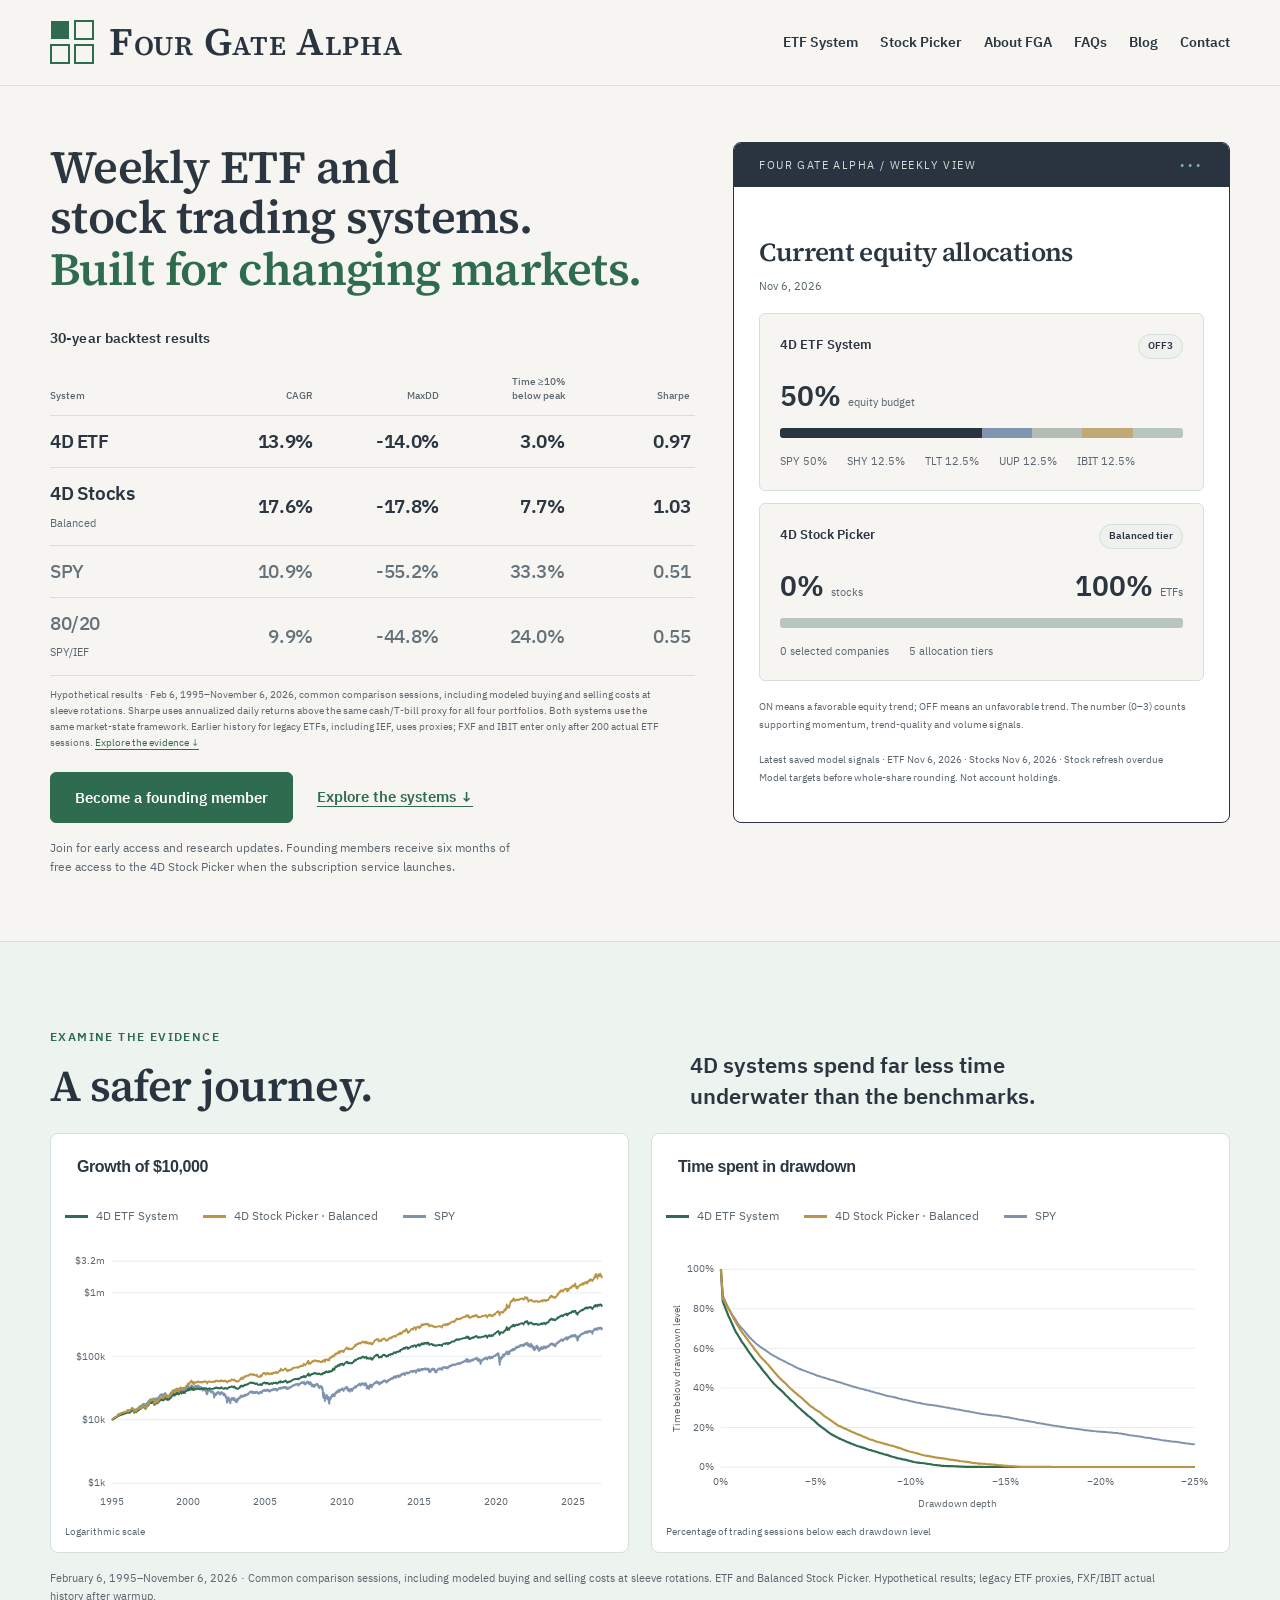
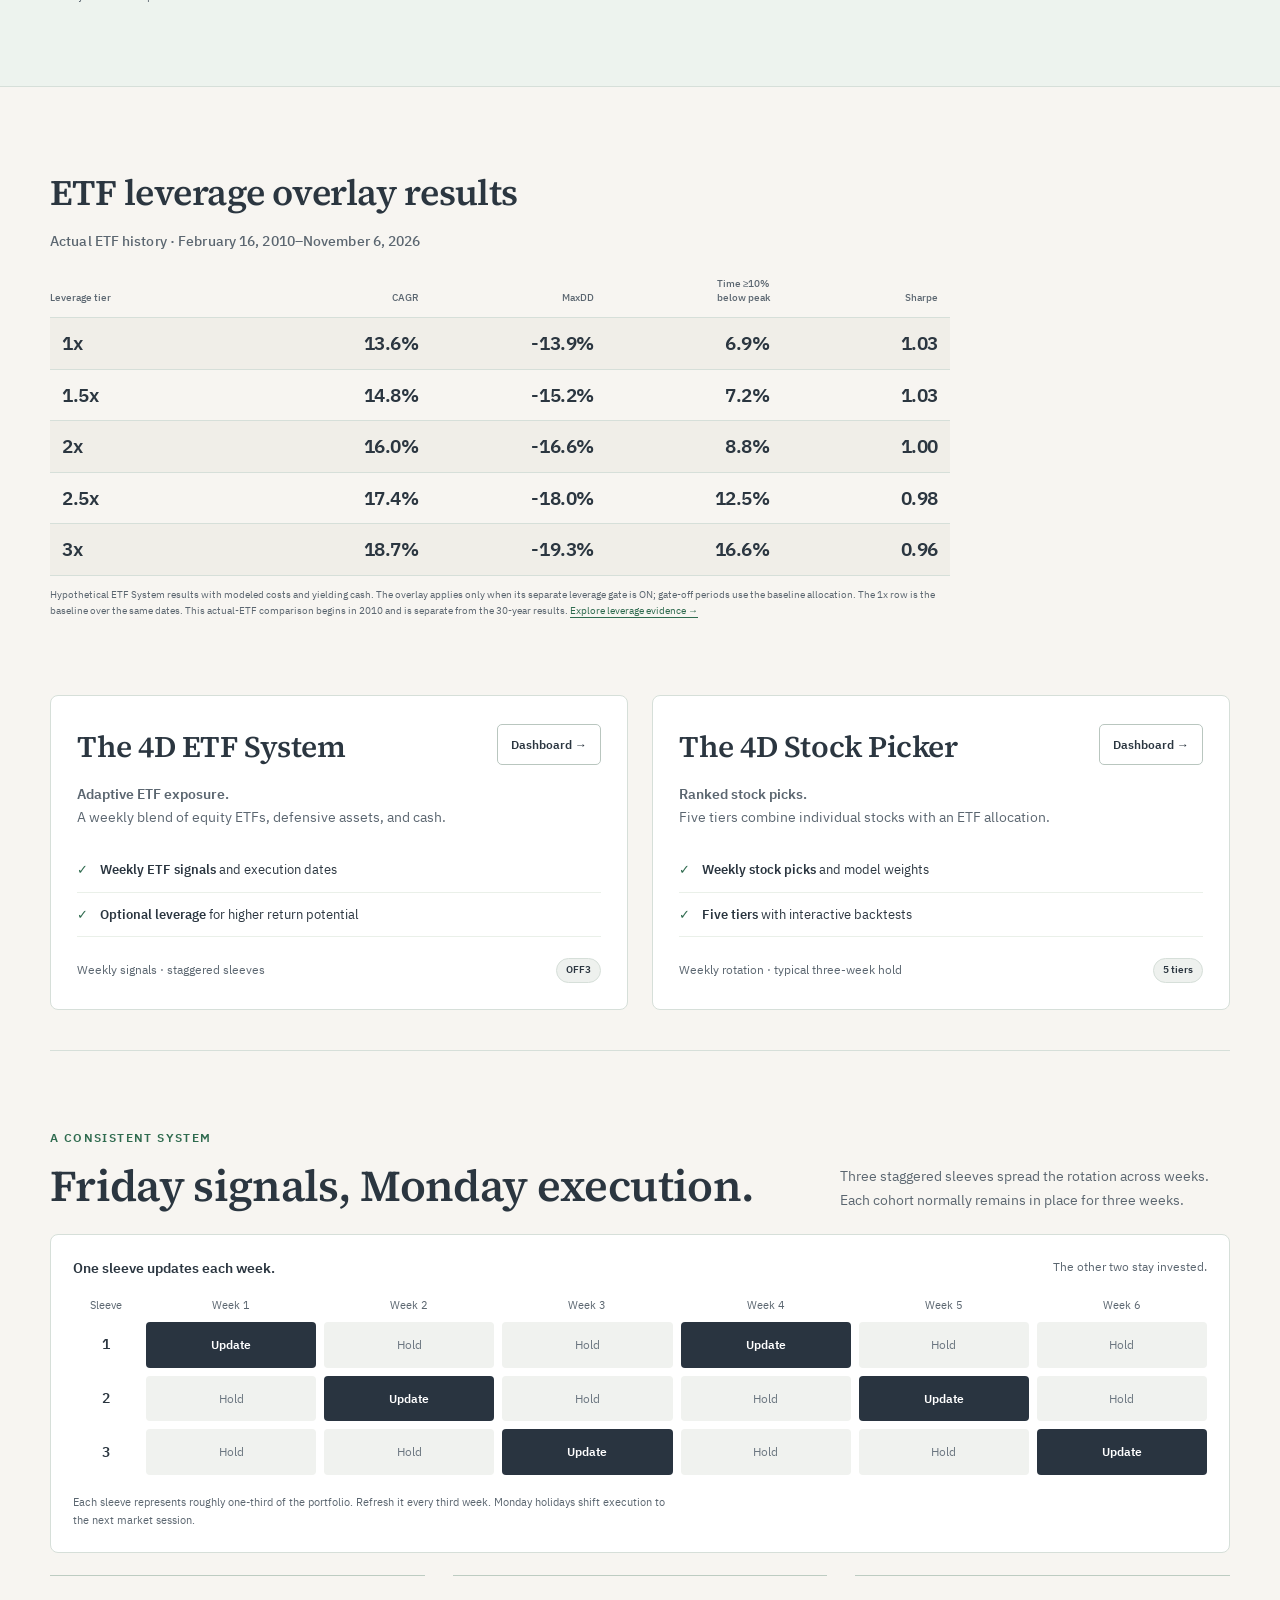
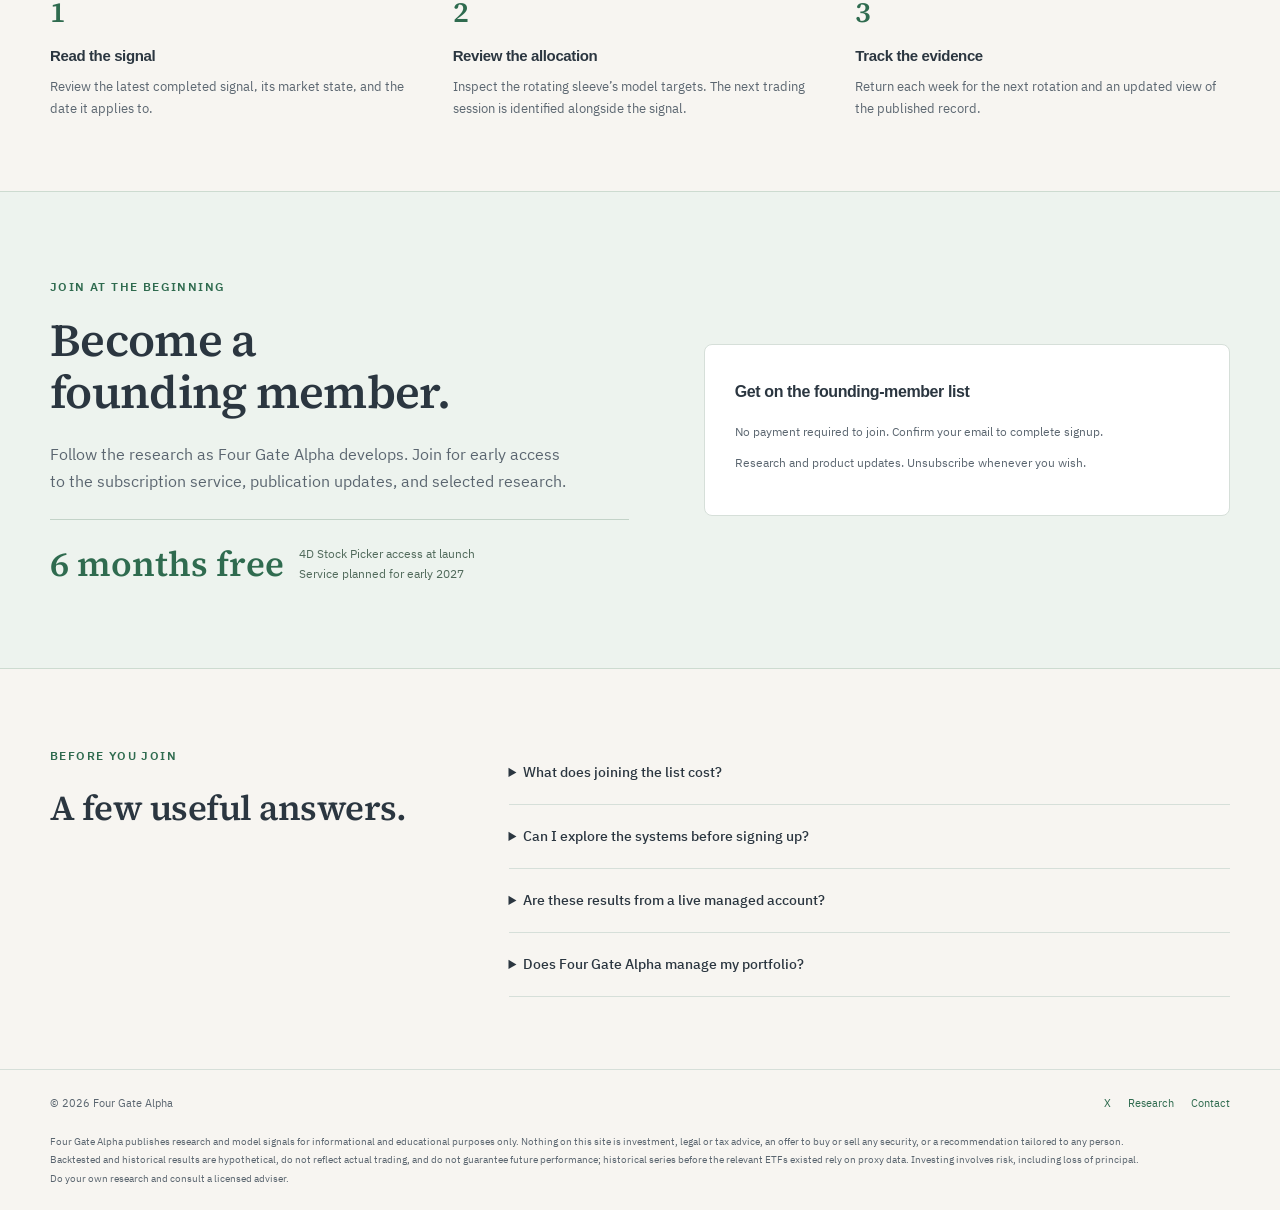
==== commit def1acb3: "Shared 4D signals and research through 2026-11-06" ====
--- a/index.html
+++ b/index.html
@@ -4,20 +4,20 @@
 <meta property="og:title" content="Four Gate Alpha | Weekly ETF and stock trading systems">
 <meta property="og:description" content="Explore weekly ETF allocations, ranked stock picks and model weights. Founding members receive six months of free 4D Stock Picker access at launch.">
 <meta property="og:url" content="https://www.fourgatealpha.com/">
-<meta property="og:image" content="https://www.fourgatealpha.com/assets/social/home-results-2026-10-30-1480c6779f6d.png">
+<meta property="og:image" content="https://www.fourgatealpha.com/assets/social/home-results-2026-11-06-b0e8e2b19566.png">
 <meta property="og:image:type" content="image/png">
 <meta property="og:image:width" content="1200">
 <meta property="og:image:height" content="630">
-<meta property="og:image:alt" content="Four Gate Alpha. Hypothetical backtest, Feb 6, 1995 to Oct 30, 2026. 4D ETF System: annualized return 14.0%, worst drawdown -14.0%, time at least 10% below peak 3.0%. 4D Stock Picker Balanced: annualized return 17.8%, worst drawdown -17.8%, time at least 10% below peak 8.0%. SPY: annualized return 11.0%, worst drawdown -55.2%, time at least 10% below peak 33.3%. Modeled costs included; early ETF history uses proxies. Not live performance.">
+<meta property="og:image:alt" content="Four Gate Alpha. Hypothetical backtest, Feb 6, 1995 to Nov 6, 2026. 4D ETF System: annualized return 13.9%, worst drawdown -14.0%, time at least 10% below peak 3.0%. 4D Stock Picker Balanced: annualized return 17.6%, worst drawdown -17.8%, time at least 10% below peak 7.7%. SPY: annualized return 10.9%, worst drawdown -55.2%, time at least 10% below peak 33.3%. Modeled costs included; early ETF history uses proxies. Not live performance.">
 <meta name="twitter:card" content="summary_large_image">
 <meta name="twitter:site" content="@FourGateAlpha">
 <meta name="twitter:title" content="Four Gate Alpha | Weekly ETF and stock trading systems">
 <meta name="twitter:description" content="Explore weekly ETF allocations, ranked stock picks and model weights. Founding members receive six months of free 4D Stock Picker access at launch.">
-<meta name="twitter:image" content="https://www.fourgatealpha.com/assets/social/home-results-2026-10-30-1480c6779f6d.png">
-<meta name="twitter:image:alt" content="Four Gate Alpha. Hypothetical backtest, Feb 6, 1995 to Oct 30, 2026. 4D ETF System: annualized return 14.0%, worst drawdown -14.0%, time at least 10% below peak 3.0%. 4D Stock Picker Balanced: annualized return 17.8%, worst drawdown -17.8%, time at least 10% below peak 8.0%. SPY: annualized return 11.0%, worst drawdown -55.2%, time at least 10% below peak 33.3%. Modeled costs included; early ETF history uses proxies. Not live performance.">
-</head><body><a class="skiplink" href="#main">Skip to content</a><header class="siteheader"><div class="wrap"><a class="wordmark" href="/"><svg class="brandmark" viewBox="0 0 44 44" aria-hidden="true"><path d="M1 1h18v18H1z" fill="currentColor"/><path d="M25 1h18v18H25zM1 25h18v18H1zM25 25h18v18H25z" fill="none" stroke="currentColor" stroke-width="2"/></svg><span>Four Gate Alpha</span></a><nav class="globalnav" aria-label="Website navigation"><a href="/etf/">ETF System</a><a href="/stocks/">Stock Picker</a><a href="/about/">About FGA</a><a href="/faq/">FAQs</a><a href="/blog/">Blog</a><a href="/contact/">Contact</a></nav></div></header><main id="main"><section class="hero wrap"><div><h1 class="hero-heading"><span>Weekly ETF and stock trading&nbsp;systems.</span><span>Built for changing&nbsp;markets.</span></h1><div class="headline-results"><table><caption>30-year backtest results</caption><thead><tr><th scope="col">System</th><th scope="col">CAGR</th><th scope="col">MaxDD</th><th scope="col">Time ≥10%<br>below peak</th><th scope="col">Sharpe</th></tr></thead><tbody><tr><th scope="row"><a href="/etf/#evidence">4D ETF</a></th><td>14.0%</td><td>-14.0%</td><td>3.0%</td><td>0.98</td></tr><tr><th scope="row"><a href="/stocks/#backtest">4D Stocks<br><small>Balanced</small></a></th><td>17.8%</td><td>-17.8%</td><td>8.0%</td><td>1.05</td></tr><tr><th scope="row"><a href="#evidence">SPY</a></th><td>11.0%</td><td>-55.2%</td><td>33.3%</td><td>0.52</td></tr><tr><th scope="row"><a href="#evidence">80/20<br><small>SPY/IEF</small></a></th><td>9.9%</td><td>-44.8%</td><td>24.0%</td><td>0.55</td></tr></tbody></table><p>Hypothetical results · Feb 6, 1995–October 30, 2026, common comparison sessions, including modeled buying and selling costs at sleeve rotations. Sharpe uses annualized daily returns above the same cash/T-bill proxy for all four portfolios. Both systems use the same market-state framework. Earlier history for legacy ETFs, including IEF, uses proxies; FXF and IBIT enter only after 200 actual ETF sessions. <a href="#evidence">Explore the evidence ↓</a></p></div><div class="actions"><a class="joinbutton" href="#join">Become a founding member</a><a class="outlinebutton" href="#systems">Explore the systems ↓</a></div><p class="note">Join for early access and research updates. Founding members receive six months of free access to the 4D Stock Picker when the subscription service&nbsp;launches.</p></div><div class="previewwindow"><div class="windowhead"><span>FOUR GATE ALPHA / WEEKLY VIEW</span><span class="dots">•••</span></div><div class="windowintro"><strong>Current equity allocations</strong><span class="signaldate" data-home-date>Oct 9, 2026</span></div><div class="windowcard"><div class="head"><span>4D ETF System</span><span class="statuspill" data-etf-state>ON2</span></div><div class="numbers"><span><b data-etf-budget>100%</b> <small>equity budget</small></span></div><div class="stackbar"><span id="homeSpyBar" style="width:73.5%"></span><span id="homeQqqBar" style="width:26.5%"></span></div><div class="legend" id="homeEtfAllocation"><span>SPY 73.5%</span><span>QQQ 26.5%</span></div></div><div class="windowcard"><div class="head"><span>4D Stock Picker</span><span class="statuspill">Balanced tier</span></div><div class="numbers"><span><b id="homeStockWeight">50%</b> <small>stocks</small></span><span><b id="homeEtfWeight">50%</b> <small>ETFs</small></span></div><div class="stackbar"><span id="homeStockBar" style="width:50%"></span><span id="homeStockEtfBar" style="width:50%"></span></div><div class="legend"><span id="homeStockCount">19 selected&nbsp;companies</span><span>5 allocation&nbsp;tiers</span></div></div><p class="windowfoot">ON means a favorable equity trend; OFF means an unfavorable trend. The number (0–3) counts supporting momentum, trend-quality and volume&nbsp;signals.</p><p class="windowfoot">Latest saved model signals · <span id="homeDateNote">October 9, 2026</span><br>Model targets before whole-share rounding. Not account&nbsp;holdings.</p></div></section>
-<section class="evidence" id="evidence"><div class="wrap"><div class="sectionheading"><div><span class="eyebrow">EXAMINE THE EVIDENCE</span><h2>A safer&nbsp;journey.</h2></div><p class="journey-deck">4D systems spend far less time underwater than the&nbsp;benchmarks.</p></div><div class="journey-charts"><figure class="historychart"><h3>Growth of&nbsp;$10,000</h3><div class="journey-legend"><span class="etfkey">4D ETF System</span><span class="stockkey">4D Stock Picker · Balanced</span><span class="spykey">SPY</span></div><svg viewBox="0 0 680 330" role="img" aria-label="Growth of $10,000 on a logarithmic scale, ETF, Balanced Stock Picker and SPY, February 1995 to October 30, 2026"><title>Growth of $10,000 on a logarithmic scale</title><line x1="58" x2="665" y1="295.0" y2="295.0" stroke="#38505b"/><text x="50" y="299.0" text-anchor="end" fill="#b7cbd0" font-size="12">$1k</text><line x1="58" x2="665" y1="216.4" y2="216.4" stroke="#38505b"/><text x="50" y="220.4" text-anchor="end" fill="#b7cbd0" font-size="12">$10k</text><line x1="58" x2="665" y1="137.9" y2="137.9" stroke="#38505b"/><text x="50" y="141.9" text-anchor="end" fill="#b7cbd0" font-size="12">$100k</text><line x1="58" x2="665" y1="59.3" y2="59.3" stroke="#38505b"/><text x="50" y="63.3" text-anchor="end" fill="#b7cbd0" font-size="12">$1m</text><line x1="58" x2="665" y1="20.0" y2="20.0" stroke="#38505b"/><text x="50" y="24.0" text-anchor="end" fill="#b7cbd0" font-size="12">$3.2m</text><polyline points="58.00,216.27 58.08,216.27 58.15,216.27 58.23,216.27 58.30,216.18 58.38,216.18 58.46,216.09 58.53,215.92 58.61,216.00 58.68,216.09 58.76,216.09 58.84,215.92 58.91,215.83 58.99,215.74 59.06,216.00 59.14,215.74 59.22,215.92 59.29,215.92 59.37,215.92 59.44,215.92 59.52,216.09 59.60,216.09 59.67,216.09 59.75,215.57 59.82,215.57 59.90,215.31 59.98,215.40 60.05,215.22 60.13,215.21 60.20,215.21 60.28,215.21 60.36,215.21 60.43,215.21 60.51,214.70 60.58,214.61 60.66,214.61 60.74,214.61 60.81,214.70 60.89,214.78 60.96,214.70 61.04,214.53 61.12,214.53 61.19,214.36 61.27,214.36 61.34,214.36 61.42,214.44 61.50,214.36 61.57,214.11 61.65,214.36 61.72,214.44 61.80,214.53 61.88,214.44 61.95,214.28 62.03,213.86 62.10,213.94 62.18,213.94 62.26,213.86 62.33,213.78 62.41,213.86 62.48,213.86 62.56,213.37 62.64,213.37 62.71,213.37 62.79,213.20 62.86,213.20 62.94,213.12 63.02,213.04 63.09,213.04 63.17,212.88 63.24,212.88 63.32,212.96 63.40,213.53 63.47,213.45 63.55,213.12 63.62,212.80 63.70,212.80 63.78,212.80 63.85,213.20 63.93,213.20 64.00,212.48 64.08,212.56 64.16,212.56 64.23,212.32 64.31,212.40 64.38,212.56 64.46,212.64 64.54,212.88 64.61,212.64 64.69,212.24 64.76,212.32 64.84,212.16 64.92,212.04 64.99,211.65 65.07,211.73 65.14,211.81 65.22,211.34 65.30,211.42 65.37,211.81 65.45,211.88 65.52,211.73 65.60,211.73 65.68,211.81 65.75,211.65 65.83,211.57 65.90,211.11 65.98,210.95 66.06,210.95 66.13,211.11 66.21,210.65 66.28,210.73 66.36,210.80 66.44,210.57 66.51,210.88 66.59,211.26 66.66,211.11 66.74,211.18 66.82,210.95 66.89,210.65 66.97,210.65 67.04,210.42 67.12,210.65 67.20,210.73 67.27,210.80 67.35,210.80 67.42,210.88 67.50,210.80 67.58,210.73 67.65,210.73 67.73,210.73 67.81,210.80 67.88,211.03 67.96,210.73 68.03,210.80 68.11,210.65 68.19,210.73 68.26,210.73 68.34,210.80 68.41,210.73 68.49,210.88 68.57,210.80 68.64,210.65 68.72,210.73 68.79,210.65 68.87,210.57 68.95,210.57 69.02,210.42 69.10,210.05 69.17,210.05 69.25,209.97 69.33,209.90 69.40,209.75 69.48,209.60 69.55,209.46 69.63,209.17 69.71,209.13 69.78,209.28 69.86,209.13 69.93,208.98 70.01,209.28 70.09,209.28 70.16,209.28 70.24,209.28 70.31,209.35 70.39,209.06 70.47,209.13 70.54,209.28 70.62,209.28 70.69,209.28 70.77,209.20 70.85,209.20 70.92,209.50 71.00,209.50 71.07,209.35 71.15,209.13 71.23,209.06 71.30,209.20 71.38,208.98 71.45,208.91 71.53,208.69 71.61,208.91 71.68,208.98 71.76,208.98 71.83,209.28 71.91,209.57 71.99,209.28 72.06,209.13 72.14,209.28 72.21,208.98 72.29,208.77 72.37,208.69 72.44,208.84 72.52,208.98 72.59,208.62 72.67,208.55 72.75,208.55 72.82,208.55 72.90,208.77 72.97,208.48 73.05,208.27 73.13,208.12 73.20,208.34 73.28,208.05 73.35,208.19 73.43,208.05 73.51,208.05 73.58,207.70 73.66,207.70 73.73,207.77 73.81,207.70 73.89,207.28 73.96,207.08 74.04,207.01 74.11,207.15 74.19,207.08 74.27,206.94 74.34,207.01 74.42,206.80 74.49,207.08 74.57,207.07 74.65,207.70 74.72,207.35 74.80,207.70 74.87,207.49 74.95,207.35 75.03,207.21 75.10,207.21 75.18,207.28 75.25,207.21 75.33,206.87 75.41,206.80 75.48,207.07 75.56,207.14 75.63,207.00 75.71,207.63 75.79,208.05 75.86,207.84 75.94,207.91 76.01,207.98 76.09,207.56 76.17,207.70 76.24,207.56 76.32,207.35 76.39,207.35 76.47,207.28 76.55,207.00 76.62,207.07 76.70,206.80 76.77,206.66 76.85,206.39 76.93,206.05 77.00,205.92 77.08,206.05 77.15,205.79 77.23,205.45 77.31,205.26 77.38,204.87 77.46,204.87 77.53,204.61 77.61,204.67 77.69,205.00 77.76,205.19 77.84,205.32 77.91,205.72 77.99,205.26 78.07,204.74 78.14,204.80 78.22,205.32 78.29,205.45 78.37,205.59 78.45,205.92 78.52,205.39 78.60,205.19 78.67,204.87 78.75,205.19 78.83,205.00 78.90,206.12 78.98,205.72 79.05,205.99 79.13,205.79 79.21,205.59 79.28,205.63 79.36,204.98 79.43,205.04 79.51,205.11 79.59,205.17 79.66,205.11 79.74,205.17 79.81,204.98 79.89,205.30 79.97,205.17 80.04,205.30 80.12,204.91 80.19,204.91 80.27,204.91 80.35,204.91 80.42,205.50 80.50,205.63 80.57,206.24 80.65,206.31 80.73,205.83 80.80,205.57 80.88,205.44 80.95,205.57 81.03,205.50 81.11,205.44 81.18,205.17 81.26,205.04 81.33,205.17 81.41,205.04 81.49,204.91 81.56,204.91 81.64,204.98 81.71,204.91 81.79,205.50 81.87,205.57 81.94,205.57 82.02,205.70 82.09,205.30 82.17,205.30 82.25,204.98 82.32,204.46 82.40,204.27 82.47,204.27 82.55,204.20 82.63,204.01 82.70,203.82 82.78,203.88 82.85,203.51 82.93,203.70 83.01,203.57 83.08,203.88 83.16,204.14 83.23,203.95 83.31,204.20 83.39,204.14 83.46,203.88 83.54,203.57 83.61,203.82 83.69,203.82 83.77,203.95 83.84,203.95 83.92,204.01 83.99,204.01 84.07,204.14 84.15,204.20 84.22,204.46 84.30,204.33 84.37,204.33 84.45,204.09 84.53,203.96 84.60,204.02 84.68,204.28 84.75,204.02 84.83,203.89 84.91,203.58 84.98,203.70 85.06,203.83 85.13,204.67 85.21,204.86 85.29,204.67 85.36,204.54 85.44,205.26 85.51,205.26 85.59,206.26 85.67,206.19 85.74,205.79 85.82,205.26 85.89,205.52 85.97,205.79 86.05,206.19 86.12,206.19 86.20,205.86 86.27,205.65 86.35,206.06 86.43,205.72 86.50,205.45 86.58,204.93 86.66,204.21 86.73,204.41 86.81,204.28 86.88,204.21 86.96,204.21 87.04,204.34 87.11,204.09 87.19,204.41 87.26,204.28 87.34,204.34 87.42,204.02 87.49,204.02 87.57,204.02 87.64,204.15 87.72,203.83 87.80,204.02 87.87,204.21 87.95,204.09 88.02,204.15 88.10,204.47 88.18,204.80 88.25,204.60 88.33,204.60 88.40,204.99 88.48,204.47 88.56,204.09 88.63,204.09 88.71,203.96 88.78,203.70 88.86,203.20 88.94,203.08 89.01,203.14 89.09,203.20 89.16,203.08 89.24,202.96 89.32,202.96 89.39,202.96 89.47,202.96 89.54,202.96 89.62,202.90 89.70,202.96 89.77,202.78 89.85,202.53 89.92,202.59 90.00,202.11 90.08,202.11 90.15,202.23 90.23,202.47 90.30,202.53 90.38,202.17 90.46,202.11 90.53,202.17 90.61,201.98 90.68,201.86 90.76,201.68 90.84,201.74 90.91,201.98 90.99,201.86 91.06,202.17 91.14,202.17 91.22,202.35 91.29,202.11 91.37,202.23 91.44,201.86 91.52,201.98 91.60,201.80 91.67,201.56 91.75,200.91 91.82,200.86 91.90,200.68 91.98,200.68 92.05,200.80 92.13,200.62 92.20,200.39 92.28,200.39 92.36,200.39 92.43,200.10 92.51,200.05 92.58,200.10 92.66,199.88 92.74,199.43 92.81,199.54 92.89,199.59 92.96,199.48 93.04,199.48 93.12,200.05 93.19,199.93 93.27,200.05 93.34,200.28 93.42,199.76 93.50,199.93 93.57,200.22 93.65,200.80 93.72,200.74 93.80,201.15 93.88,200.86 93.95,200.62 94.03,199.93 94.10,199.80 94.18,199.92 94.26,199.63 94.33,199.41 94.41,199.35 94.48,199.63 94.56,200.26 94.64,200.21 94.71,199.69 94.79,199.98 94.86,199.58 94.94,199.86 95.02,199.63 95.09,199.24 95.17,199.30 95.24,198.85 95.32,198.96 95.40,198.79 95.47,198.63 95.55,198.57 95.62,198.30 95.70,198.03 95.78,198.52 95.85,198.96 95.93,199.07 96.00,198.96 96.08,198.63 96.16,198.19 96.23,198.25 96.31,198.14 96.38,197.92 96.46,198.57 96.54,198.35 96.61,197.87 96.69,198.19 96.76,197.81 96.84,197.33 96.92,196.96 96.99,197.02 97.07,196.76 97.14,196.96 97.22,197.39 97.30,197.39 97.37,196.96 97.45,196.96 97.52,197.28 97.60,197.81 97.68,197.92 97.75,197.65 97.83,197.87 97.90,197.28 97.98,197.49 98.06,197.17 98.13,196.81 98.21,197.02 98.28,197.33 98.36,197.87 98.44,197.65 98.51,197.60 98.59,197.97 98.66,198.08 98.74,198.25 98.82,198.06 98.89,197.63 98.97,197.95 99.04,197.79 99.12,198.72 99.20,199.45 99.27,199.22 99.35,199.85 99.42,199.67 99.50,199.22 99.58,199.11 99.65,198.83 99.73,199.17 99.80,199.28 99.88,200.36 99.96,199.90 100.03,199.33 100.11,198.94 100.18,199.05 100.26,198.94 100.34,199.17 100.41,198.39 100.49,198.39 100.56,198.55 100.64,198.94 100.72,198.61 100.79,197.52 100.87,197.36 100.94,197.42 101.02,196.78 101.10,196.01 101.17,196.06 101.25,196.78 101.32,196.57 101.40,196.31 101.48,195.75 101.55,195.90 101.63,195.85 101.70,195.60 101.78,196.06 101.86,195.95 101.93,195.55 102.01,195.65 102.08,195.75 102.16,195.45 102.24,195.30 102.31,195.30 102.39,195.50 102.46,195.30 102.54,195.45 102.62,195.55 102.69,195.60 102.77,195.45 102.84,194.80 102.92,194.65 103.00,194.50 103.07,194.45 103.15,193.78 103.22,193.49 103.30,193.49 103.38,193.54 103.45,193.68 103.53,193.30 103.60,193.41 103.68,194.27 103.76,193.41 103.83,193.64 103.91,193.81 103.98,193.69 104.06,193.91 104.14,193.50 104.21,192.96 104.29,192.49 104.36,192.84 104.44,192.49 104.52,192.86 104.59,192.70 104.67,192.61 104.74,192.49 104.82,192.33 104.90,191.87 104.97,192.05 105.05,192.77 105.12,192.77 105.20,191.87 105.28,191.92 105.35,191.73 105.43,191.78 105.51,191.78 105.58,191.69 105.66,191.28 105.73,191.31 105.81,191.44 105.89,191.35 105.96,191.33 106.04,191.06 106.11,191.31 106.19,192.01 106.27,191.76 106.34,192.31 106.42,192.42 106.49,192.28 106.57,193.36 106.65,192.61 106.72,192.19 106.80,191.69 106.87,192.28 106.95,192.31 107.03,192.42 107.10,192.93 107.18,192.75 107.25,193.26 107.33,193.12 107.41,192.03 107.48,192.21 107.56,192.01 107.63,192.10 107.71,191.94 107.79,191.92 107.86,192.65 107.94,192.82 108.01,192.28 108.09,192.33 108.17,191.49 108.24,191.49 108.32,191.33 108.39,191.29 108.47,191.09 108.55,191.25 108.62,191.52 108.70,191.77 108.77,191.47 108.85,191.16 108.93,191.52 109.00,191.07 109.08,190.89 109.15,190.71 109.23,190.49 109.31,190.17 109.38,190.41 109.46,190.54 109.53,190.63 109.61,190.58 109.69,190.58 109.76,190.67 109.84,191.20 109.91,191.56 109.99,191.07 110.07,190.41 110.14,190.63 110.22,191.32 110.29,191.65 110.37,194.22 110.45,192.39 110.52,192.39 110.60,193.16 110.67,192.37 110.75,191.65 110.83,191.65 110.90,191.54 110.98,191.68 111.05,192.04 111.13,192.25 111.21,192.25 111.28,192.95 111.36,192.46 111.43,192.00 111.51,191.38 111.59,191.59 111.66,191.43 111.74,190.89 111.81,190.67 111.89,191.29 111.97,191.20 112.04,191.11 112.12,191.07 112.19,190.19 112.27,190.41 112.35,190.32 112.42,190.34 112.50,189.91 112.57,190.02 112.65,190.21 112.73,190.49 112.80,191.09 112.88,191.03 112.95,190.67 113.03,190.47 113.11,190.65 113.18,190.98 113.26,191.25 113.33,191.02 113.41,191.63 113.49,191.75 113.56,191.61 113.64,190.93 113.71,190.40 113.79,190.43 113.87,190.25 113.94,190.18 114.02,190.71 114.09,190.62 114.17,190.93 114.25,192.14 114.32,191.52 114.40,191.05 114.47,190.89 114.55,191.18 114.63,190.69 114.70,190.14 114.78,190.47 114.85,190.78 114.93,190.82 115.01,190.85 115.08,190.49 115.16,190.18 115.23,190.01 115.31,189.99 115.39,189.43 115.46,189.17 115.54,189.22 115.61,189.24 115.69,188.86 115.77,188.98 115.84,188.65 115.92,188.69 115.99,188.52 116.07,188.73 116.15,188.57 116.22,188.25 116.30,188.44 116.37,188.19 116.45,188.05 116.53,188.32 116.60,187.91 116.68,187.70 116.75,187.70 116.83,187.78 116.91,187.58 116.98,187.80 117.06,188.11 117.13,187.44 117.21,187.56 117.29,187.24 117.36,187.08 117.44,186.94 117.51,187.06 117.59,186.70 117.67,186.60 117.74,186.47 117.82,186.39 117.89,186.10 117.97,186.17 118.05,185.88 118.12,186.02 118.20,186.02 118.27,186.17 118.35,186.19 118.43,186.08 118.50,185.81 118.58,185.44 118.65,185.25 118.73,185.54 118.81,185.77 118.88,185.96 118.96,185.69 119.03,185.79 119.11,185.50 119.19,185.40 119.26,185.81 119.34,185.37 119.41,185.37 119.49,185.21 119.57,185.10 119.64,185.44 119.72,185.81 119.79,186.45 119.87,186.51 119.95,186.27 120.02,185.63 120.10,185.25 120.17,185.35 120.25,185.60 120.33,185.98 120.40,186.25 120.48,185.71 120.55,185.83 120.63,185.46 120.71,185.37 120.78,185.56 120.86,185.75 120.93,185.86 121.01,185.63 121.09,185.33 121.16,185.54 121.24,185.67 121.31,186.21 121.39,186.17 121.47,186.02 121.54,186.37 121.62,186.21 121.69,186.17 121.77,186.72 121.85,186.10 121.92,185.44 122.00,185.48 122.07,185.37 122.15,185.60 122.23,186.25 122.30,185.92 122.38,186.84 122.45,186.31 122.53,185.60 122.61,185.75 122.68,185.93 122.76,185.76 122.83,185.37 122.91,184.92 122.99,184.96 123.06,184.82 123.14,184.69 123.21,184.94 123.29,184.54 123.37,184.47 123.44,184.14 123.52,184.21 123.59,183.95 123.67,184.17 123.75,183.99 123.82,183.99 123.90,183.61 123.97,183.66 124.05,183.45 124.13,183.39 124.20,183.39 124.28,183.99 124.35,183.99 124.43,184.67 124.51,184.69 124.58,184.47 124.66,185.03 124.74,185.18 124.81,184.66 124.89,185.41 124.96,185.54 125.04,186.89 125.12,186.42 125.19,186.28 125.27,186.22 125.34,186.42 125.42,186.93 125.50,186.36 125.57,186.77 125.65,187.17 125.72,186.46 125.80,185.83 125.88,185.91 125.95,186.12 126.03,186.40 126.10,186.18 126.18,186.10 126.26,186.30 126.33,187.95 126.41,188.07 126.48,190.59 126.56,189.18 126.64,189.42 126.71,189.70 126.79,189.98 126.86,188.19 126.94,189.03 127.02,189.72 127.09,188.63 127.17,188.05 127.24,187.84 127.32,187.54 127.40,188.53 127.47,188.36 127.55,188.41 127.62,188.11 127.70,186.77 127.78,187.62 127.85,187.66 127.93,187.36 128.00,187.44 128.08,188.49 128.16,189.49 128.23,188.83 128.31,189.53 128.38,189.55 128.46,190.08 128.54,190.25 128.61,189.60 128.69,189.08 128.76,189.21 128.84,188.89 128.92,187.09 128.99,187.09 129.07,186.97 129.14,186.77 129.22,186.89 129.30,186.38 129.37,186.81 129.45,186.57 129.52,186.77 129.60,186.83 129.68,186.02 129.75,185.83 129.83,185.25 129.90,185.50 129.98,185.14 130.06,184.69 130.13,184.57 130.21,184.82 130.28,184.91 130.36,185.14 130.44,185.18 130.51,184.84 130.59,184.59 130.66,184.59 130.74,184.39 130.82,184.09 130.89,183.83 130.97,183.04 131.04,183.25 131.12,183.25 131.20,183.00 131.27,183.98 131.35,183.54 131.42,183.65 131.50,184.20 131.58,183.33 131.65,183.16 131.73,183.33 131.80,183.25 131.88,183.76 131.96,183.69 132.03,184.69 132.11,183.82 132.18,183.87 132.26,183.33 132.34,183.18 132.41,182.71 132.49,182.55 132.56,181.83 132.64,181.99 132.72,182.08 132.79,181.54 132.87,181.82 132.94,181.82 133.02,181.90 133.10,181.51 133.17,180.69 133.25,180.86 133.32,180.61 133.40,180.95 133.48,181.56 133.55,181.80 133.63,182.39 133.70,181.52 133.78,181.30 133.86,181.03 133.93,181.94 134.01,182.03 134.08,181.68 134.16,181.06 134.24,181.46 134.31,180.90 134.39,180.64 134.46,180.85 134.54,181.05 134.62,180.71 134.69,181.22 134.77,181.61 134.84,181.54 134.92,182.32 135.00,182.10 135.07,181.32 135.15,181.73 135.22,181.94 135.30,181.97 135.38,181.70 135.45,181.56 135.53,180.66 135.60,180.68 135.68,181.29 135.76,181.61 135.83,181.75 135.91,181.66 135.98,181.96 136.06,181.77 136.14,181.35 136.21,180.66 136.29,180.44 136.36,180.53 136.44,180.23 136.52,179.85 136.59,180.18 136.67,179.69 136.74,179.82 136.82,179.98 136.90,179.43 136.97,180.01 137.05,179.95 137.12,180.95 137.20,180.76 137.28,180.06 137.35,180.31 137.43,179.64 137.50,179.80 137.58,180.36 137.66,180.10 137.73,179.32 137.81,179.38 137.88,179.12 137.96,178.68 138.04,178.68 138.11,178.31 138.19,178.53 138.26,179.12 138.34,179.25 138.42,179.54 138.49,180.06 138.57,179.64 138.64,178.68 138.72,178.36 138.80,178.44 138.87,178.24 138.95,178.08 139.02,178.55 139.10,178.80 139.18,179.09 139.25,178.47 139.33,178.96 139.40,178.69 139.48,178.90 139.56,178.64 139.63,178.82 139.71,178.47 139.78,178.21 139.86,178.05 139.94,178.96 140.01,178.85 140.09,178.91 140.16,178.68 140.24,178.87 140.32,179.06 140.39,179.64 140.47,180.20 140.54,179.82 140.62,180.31 140.70,179.88 140.77,180.00 140.85,179.97 140.92,179.77 141.00,179.09 141.08,179.01 141.15,179.35 141.23,179.38 141.30,179.70 141.38,179.98 141.46,179.95 141.53,179.72 141.61,179.07 141.68,178.76 141.76,178.72 141.84,178.64 141.91,178.88 141.99,179.05 142.06,179.31 142.14,179.39 142.22,178.97 142.29,178.65 142.37,178.04 142.44,177.79 142.52,177.45 142.60,177.45 142.67,177.41 142.75,177.38 142.82,177.18 142.90,177.33 142.98,177.45 143.05,177.27 143.13,177.04 143.20,176.86 143.28,177.09 143.36,177.79 143.43,177.84 143.51,178.29 143.59,178.35 143.66,178.61 143.74,178.32 143.81,178.21 143.89,178.70 143.97,179.12 144.04,179.04 144.12,179.20 144.19,179.67 144.27,179.36 144.35,179.73 144.42,179.80 144.50,180.19 144.57,179.76 144.65,179.80 144.73,179.02 144.80,178.86 144.88,178.64 144.95,178.89 145.03,179.16 145.11,178.83 145.18,178.17 145.26,178.04 145.33,177.70 145.41,178.10 145.49,178.53 145.56,179.16 145.64,179.29 145.71,178.88 145.79,179.28 145.87,178.29 145.94,178.42 146.02,178.59 146.09,178.61 146.17,178.32 146.25,178.56 146.32,178.78 146.40,179.33 146.47,179.20 146.55,178.76 146.63,178.81 146.70,179.54 146.78,179.57 146.85,180.30 146.93,180.33 147.01,180.10 147.08,180.16 147.16,180.58 147.23,180.06 147.31,180.13 147.39,179.54 147.46,179.57 147.54,179.05 147.61,179.25 147.69,178.73 147.77,178.80 147.84,179.31 147.92,180.21 147.99,180.23 148.07,181.11 148.15,180.87 148.22,180.53 148.30,180.20 148.37,180.00 148.45,179.70 148.53,179.88 148.60,180.31 148.68,179.70 148.75,178.56 148.83,177.94 148.91,178.30 148.98,178.54 149.06,178.32 149.13,178.07 149.21,177.73 149.29,177.70 149.36,178.02 149.44,177.76 149.51,177.57 149.59,177.27 149.67,177.19 149.74,176.90 149.82,176.83 149.89,176.57 149.97,176.60 150.05,176.60 150.12,176.90 150.20,176.71 150.27,176.87 150.35,176.98 150.43,177.36 150.50,177.11 150.58,176.90 150.65,176.27 150.73,176.54 150.81,176.81 150.88,177.02 150.96,176.87 151.03,176.75 151.11,176.69 151.19,177.02 151.26,176.84 151.34,176.69 151.41,176.47 151.49,176.73 151.57,176.20 151.64,176.12 151.72,175.57 151.79,175.63 151.87,175.65 151.95,175.50 152.02,175.54 152.10,175.49 152.17,175.82 152.25,177.18 152.33,177.12 152.40,177.67 152.48,175.75 152.55,175.63 152.63,176.09 152.71,176.38 152.78,175.92 152.86,175.46 152.93,175.73 153.01,175.63 153.09,175.98 153.16,176.06 153.24,177.03 153.31,176.65 153.39,176.92 153.47,177.06 153.54,178.14 153.62,177.21 153.69,176.89 153.77,176.86 153.85,176.35 153.92,176.49 154.00,176.55 154.07,176.09 154.15,176.82 154.23,176.74 154.30,177.44 154.38,177.24 154.45,176.85 154.53,177.32 154.61,177.55 154.68,178.28 154.76,178.36 154.83,177.97 154.91,178.66 154.99,178.79 155.06,178.08 155.14,177.75 155.21,177.50 155.29,177.49 155.37,176.85 155.44,177.17 155.52,177.85 155.59,177.89 155.67,176.91 155.75,177.08 155.82,177.46 155.90,177.95 155.97,177.17 156.05,175.60 156.13,175.38 156.20,175.43 156.28,174.87 156.35,174.65 156.43,174.12 156.51,173.88 156.58,174.24 156.66,174.44 156.73,174.40 156.81,174.98 156.89,174.60 156.96,174.40 157.04,175.66 157.11,174.87 157.19,174.57 157.27,174.36 157.34,174.48 157.42,174.60 157.49,175.54 157.57,176.01 157.65,178.02 157.72,176.85 157.80,175.96 157.87,176.28 157.95,176.12 158.03,176.49 158.10,175.11 158.18,175.49 158.25,175.60 158.33,175.81 158.41,175.36 158.48,176.04 158.56,176.64 158.63,176.60 158.71,176.19 158.79,176.45 158.86,176.72 158.94,177.50 159.01,176.73 159.09,176.36 159.17,175.78 159.24,175.47 159.32,175.81 159.39,176.12 159.47,176.76 159.55,177.02 159.62,177.53 159.70,176.97 159.77,177.56 159.85,177.53 159.93,176.37 160.00,176.36 160.08,175.76 160.15,175.17 160.23,175.34 160.31,175.49 160.38,175.25 160.46,175.40 160.53,175.46 160.61,175.87 160.69,175.23 160.76,175.17 160.84,175.11 160.91,175.38 160.99,174.94 161.07,175.07 161.14,175.09 161.22,175.61 161.29,175.90 161.37,175.46 161.45,175.73 161.52,175.63 161.60,175.95 161.67,175.70 161.75,175.23 161.83,175.85 161.90,175.58 161.98,175.03 162.05,175.09 162.13,175.03 162.21,174.80 162.28,174.66 162.36,174.32 162.44,174.37 162.51,174.66 162.59,174.90 162.66,174.46 162.74,175.13 162.82,175.32 162.89,175.22 162.97,175.55 163.04,175.67 163.12,176.44 163.20,176.26 163.27,176.02 163.35,175.85 163.42,175.61 163.50,175.44 163.58,175.03 163.65,174.90 163.73,175.19 163.80,175.35 163.88,175.22 163.96,174.77 164.03,174.80 164.11,174.91 164.18,174.56 164.26,174.67 164.34,174.47 164.41,174.53 164.49,174.40 164.56,174.30 164.64,174.32 164.72,174.20 164.79,174.19 164.87,174.52 164.94,174.07 165.02,174.06 165.10,174.31 165.17,174.65 165.25,174.41 165.32,174.64 165.40,174.69 165.48,174.95 165.55,174.85 165.63,174.95 165.70,175.41 165.78,175.75 165.86,175.44 165.93,175.70 166.01,175.63 166.08,175.60 166.16,175.87 166.24,176.29 166.31,176.11 166.39,175.41 166.46,176.00 166.54,175.94 166.62,176.26 166.69,175.98 166.77,175.86 166.84,176.61 166.92,176.87 167.00,177.44 167.07,177.72 167.15,178.59 167.22,177.47 167.30,177.31 167.38,178.17 167.45,178.30 167.53,177.04 167.60,176.89 167.68,176.74 167.76,176.97 167.83,177.78 167.91,177.69 167.98,177.04 168.06,176.74 168.14,176.16 168.21,176.27 168.29,176.22 168.36,176.20 168.44,175.96 168.52,175.97 168.59,176.73 168.67,176.86 168.74,177.70 168.82,177.97 168.90,177.08 168.97,176.98 169.05,177.51 169.12,177.70 169.20,178.19 169.28,178.01 169.35,178.84 169.43,178.15 169.50,177.85 169.58,178.44 169.66,178.51 169.73,178.80 169.81,178.82 169.88,178.53 169.96,177.43 170.04,177.98 170.11,178.45 170.19,178.37 170.26,177.21 170.34,177.35 170.42,177.82 170.49,178.26 170.57,179.04 170.64,178.59 170.72,179.29 170.80,180.29 170.87,180.06 170.95,179.05 171.02,178.68 171.10,178.43 171.18,178.33 171.25,178.98 171.33,179.61 171.40,178.00 171.48,178.37 171.56,179.51 171.63,179.24 171.71,179.33 171.78,178.74 171.86,178.71 171.94,178.77 172.01,178.55 172.09,178.40 172.16,178.06 172.24,178.25 172.32,178.03 172.39,177.76 172.47,177.66 172.54,177.75 172.62,177.78 172.70,177.60 172.77,177.30 172.85,177.50 172.92,177.27 173.00,178.06 173.08,177.81 173.15,177.91 173.23,178.08 173.30,178.48 173.38,178.81 173.46,178.42 173.53,178.70 173.61,178.76 173.68,178.43 173.76,179.19 173.84,179.72 173.91,180.46 173.99,180.41 174.06,180.64 174.14,179.92 174.22,180.24 174.29,180.92 174.37,180.74 174.44,181.01 174.52,180.70 174.60,180.34 174.67,180.09 174.75,180.06 174.82,181.08 174.90,182.57 174.98,182.02 175.05,182.70 175.13,182.69 175.20,183.38 175.28,182.69 175.36,183.62 175.43,184.21 175.51,184.56 175.58,183.54 175.66,183.11 175.74,182.42 175.81,183.37 175.89,183.24 175.96,182.89 176.04,183.62 176.12,184.78 176.19,184.64 176.27,183.37 176.34,183.89 176.42,183.52 176.50,182.90 176.57,182.87 176.65,182.26 176.72,182.62 176.80,182.14 176.88,180.81 176.95,180.36 177.03,180.68 177.10,181.30 177.18,181.49 177.26,181.04 177.33,180.89 177.41,180.33 177.48,180.56 177.56,179.98 177.64,180.05 177.71,180.48 177.79,179.91 177.86,180.20 177.94,180.22 178.02,180.36 178.09,180.26 178.17,180.50 178.24,180.43 178.32,180.27 178.40,179.48 178.47,179.42 178.55,179.27 178.62,178.77 178.70,178.81 178.78,179.40 178.85,179.30 178.93,179.70 179.00,179.98 179.08,180.46 179.16,180.28 179.23,180.07 179.31,179.91 179.38,179.52 179.46,179.80 179.54,179.68 179.61,180.00 179.69,180.24 179.76,180.30 179.84,180.59 179.92,181.37 179.99,181.31 180.07,181.48 180.14,181.33 180.22,181.15 180.30,180.77 180.37,181.03 180.45,181.35 180.52,181.40 180.60,181.42 180.68,181.23 180.75,181.10 180.83,180.68 180.90,180.69 180.98,181.36 181.06,182.11 181.13,181.92 181.21,182.33 181.28,182.30 181.36,181.50 181.44,181.20 181.51,181.63 181.59,181.32 181.67,181.55 181.74,181.25 181.82,181.46 181.89,182.14 181.97,182.47 182.05,182.09 182.12,181.74 182.20,181.61 182.27,181.59 182.35,181.45 182.43,181.24 182.50,181.10 182.58,181.29 182.65,181.75 182.73,181.62 182.81,182.26 182.88,182.16 182.96,182.04 183.03,182.03 183.11,182.04 183.19,182.34 183.26,182.22 183.34,182.77 183.41,182.46 183.49,183.04 183.57,182.69 183.64,182.82 183.72,182.11 183.79,182.32 183.87,182.82 183.95,183.13 184.02,183.79 184.10,183.54 184.17,183.76 184.25,183.68 184.33,184.57 184.40,185.20 184.48,184.79 184.55,186.62 184.63,186.70 184.71,187.40 184.78,188.50 184.86,188.87 184.93,187.69 185.01,187.34 185.09,187.46 185.16,187.16 185.24,186.45 185.31,186.50 185.39,186.08 185.47,185.51 185.54,185.48 185.62,185.55 185.69,185.77 185.77,185.95 185.85,185.20 185.92,184.68 186.00,184.83 186.07,184.89 186.15,184.68 186.23,185.41 186.30,185.49 186.38,185.51 186.45,184.84 186.53,185.02 186.61,185.11 186.68,184.50 186.76,184.58 186.83,185.48 186.91,185.89 186.99,186.00 187.06,185.14 187.14,184.91 187.21,184.47 187.29,183.94 187.37,183.99 187.44,183.88 187.52,183.84 187.59,184.05 187.67,183.29 187.75,183.26 187.82,183.20 187.90,183.35 187.97,182.93 188.05,183.22 188.13,183.45 188.20,182.96 188.28,182.88 188.35,183.03 188.43,183.66 188.51,183.20 188.58,183.44 188.66,183.65 188.73,183.07 188.81,182.45 188.89,182.47 188.96,182.70 189.04,183.34 189.11,183.41 189.19,183.37 189.27,184.04 189.34,183.72 189.42,183.37 189.49,183.17 189.57,182.93 189.65,183.26 189.72,183.06 189.80,183.12 189.87,182.94 189.95,182.73 190.03,182.75 190.10,183.25 190.18,182.89 190.25,182.50 190.33,182.27 190.41,182.52 190.48,182.59 190.56,182.87 190.63,182.72 190.71,183.06 190.79,183.27 190.86,183.00 190.94,183.70 191.01,183.44 191.09,183.60 191.17,183.83 191.24,183.57 191.32,183.47 191.39,183.48 191.47,183.38 191.55,184.47 191.62,183.98 191.70,183.59 191.77,183.75 191.85,184.61 191.93,184.82 192.00,184.97 192.08,185.18 192.15,184.53 192.23,184.12 192.31,184.22 192.38,183.86 192.46,183.93 192.53,184.28 192.61,184.95 192.69,184.38 192.76,185.09 192.84,184.67 192.91,184.11 192.99,184.18 193.07,184.05 193.14,184.20 193.22,183.42 193.29,182.82 193.37,182.93 193.45,182.53 193.52,182.60 193.60,182.46 193.67,182.38 193.75,182.40 193.83,182.74 193.90,182.78 193.98,182.46 194.05,182.45 194.13,182.23 194.21,182.87 194.28,182.86 194.36,182.93 194.43,183.36 194.51,183.16 194.59,183.07 194.66,183.09 194.74,183.07 194.81,183.26 194.89,183.50 194.97,183.64 195.04,183.64 195.12,183.56 195.19,183.80 195.27,183.42 195.35,184.28 195.42,184.02 195.50,184.29 195.57,183.48 195.65,183.56 195.73,183.70 195.80,183.58 195.88,184.15 195.95,184.30 196.03,184.65 196.11,184.63 196.18,185.28 196.26,185.45 196.33,185.13 196.41,184.72 196.49,184.85 196.56,185.22 196.64,185.90 196.71,186.02 196.79,184.77 196.87,185.17 196.94,185.82 197.02,185.13 197.09,184.39 197.17,184.53 197.25,184.35 197.32,184.18 197.40,184.55 197.47,184.87 197.55,184.79 197.63,184.43 197.70,184.87 197.78,185.06 197.85,185.31 197.93,185.41 198.01,185.34 198.08,186.25 198.16,186.17 198.23,185.85 198.31,186.55 198.39,186.59 198.46,186.46 198.54,187.05 198.61,186.84 198.69,187.19 198.77,187.24 198.84,186.34 198.92,186.06 198.99,186.86 199.07,187.30 199.15,187.84 199.22,187.66 199.30,188.44 199.37,188.38 199.45,187.79 199.53,187.95 199.60,188.62 199.68,189.36 199.75,189.16 199.83,187.83 199.91,188.26 199.98,189.13 200.06,190.40 200.13,190.12 200.21,190.50 200.29,190.31 200.36,190.98 200.44,190.91 200.52,192.03 200.59,193.26 200.67,194.28 200.74,195.23 200.82,193.25 200.90,193.54 200.97,192.90 201.05,191.28 201.12,190.84 201.20,190.75 201.28,191.66 201.35,192.43 201.43,193.64 201.50,192.51 201.58,191.92 201.66,190.83 201.73,190.70 201.81,190.96 201.88,191.58 201.96,190.36 202.04,189.89 202.11,189.99 202.19,189.20 202.26,189.56 202.34,189.08 202.42,188.75 202.49,189.49 202.57,189.25 202.64,189.65 202.72,190.40 202.80,190.39 202.87,190.52 202.95,191.85 203.02,191.36 203.10,191.66 203.18,191.19 203.25,190.94 203.33,190.55 203.40,190.76 203.48,191.40 203.56,191.32 203.63,191.23 203.71,192.02 203.78,192.37 203.86,193.26 203.94,193.25 204.01,193.53 204.09,194.09 204.16,193.25 204.24,192.70 204.32,193.90 204.39,194.30 204.47,192.70 204.54,193.74 204.62,194.09 204.70,194.72 204.77,195.43 204.85,194.90 204.92,195.88 205.00,194.79 205.08,193.33 205.15,193.14 205.23,191.53 205.30,192.37 205.38,191.70 205.46,191.56 205.53,190.97 205.61,191.22 205.68,190.96 205.76,191.66 205.84,190.96 205.91,191.19 205.99,191.58 206.06,191.25 206.14,191.60 206.22,190.94 206.29,190.61 206.37,190.34 206.44,189.90 206.52,190.75 206.60,191.17 206.67,191.70 206.75,191.43 206.82,191.40 206.90,190.76 206.98,190.51 207.05,190.86 207.13,190.90 207.20,190.15 207.28,189.52 207.36,189.76 207.43,189.74 207.51,190.40 207.58,189.45 207.66,189.56 207.74,189.51 207.81,189.97 207.89,190.12 207.96,190.50 208.04,190.28 208.12,191.23 208.19,190.77 208.27,190.74 208.34,190.75 208.42,191.29 208.50,190.42 208.57,190.72 208.65,191.11 208.72,191.36 208.80,190.87 208.88,190.86 208.95,191.11 209.03,191.10 209.10,191.88 209.18,191.59 209.26,191.55 209.33,190.47 209.41,190.36 209.48,189.77 209.56,189.85 209.64,190.35 209.71,189.82 209.79,189.73 209.86,189.74 209.94,189.63 210.02,189.97 210.09,190.11 210.17,190.62 210.24,191.16 210.32,191.57 210.40,191.36 210.47,192.27 210.55,192.74 210.62,192.49 210.70,192.23 210.78,193.05 210.85,192.40 210.93,192.33 211.00,192.67 211.08,192.88 211.16,193.04 211.23,193.46 211.31,193.22 211.38,193.46 211.46,194.00 211.54,193.90 211.61,193.16 211.69,192.57 211.76,192.75 211.84,193.09 211.92,192.75 211.99,193.31 212.07,193.03 212.14,193.53 212.22,193.09 212.30,192.86 212.37,193.19 212.45,193.74 212.52,193.45 212.60,193.74 212.68,193.50 212.75,194.33 212.83,194.67 212.90,194.44 212.98,193.28 213.06,193.17 213.13,192.11 213.21,191.91 213.28,191.65 213.36,191.58 213.44,190.86 213.51,192.01 213.59,191.69 213.66,191.86 213.74,191.83 213.82,192.00 213.89,192.79 213.97,192.27 214.04,191.45 214.12,191.62 214.20,191.41 214.27,191.48 214.35,191.43 214.42,191.88 214.50,191.69 214.58,191.83 214.65,191.13 214.73,190.82 214.80,191.40 214.88,190.90 214.96,190.87 215.03,190.23 215.11,189.92 215.18,190.22 215.26,190.65 215.34,190.06 215.41,190.06 215.49,190.02 215.56,190.02 215.64,189.54 215.72,189.60 215.79,189.28 215.87,189.47 215.94,189.82 216.02,189.35 216.10,188.93 216.17,188.99 216.25,189.06 216.32,188.85 216.40,188.93 216.48,189.74 216.55,189.81 216.63,189.74 216.70,189.41 216.78,189.34 216.86,188.74 216.93,188.65 217.01,188.74 217.08,188.19 217.16,188.05 217.24,187.91 217.31,187.43 217.39,187.26 217.46,187.39 217.54,187.74 217.62,187.39 217.69,187.04 217.77,186.93 217.84,187.29 217.92,186.58 218.00,186.58 218.07,186.61 218.15,187.13 218.22,187.21 218.30,187.56 218.38,187.52 218.45,187.87 218.53,187.43 218.60,187.82 218.68,187.83 218.76,187.52 218.83,187.09 218.91,187.45 218.98,186.78 219.06,186.62 219.14,186.82 219.21,187.25 219.29,186.93 219.37,186.77 219.44,186.84 219.52,187.04 219.59,187.53 219.67,187.18 219.75,187.61 219.82,187.30 219.90,187.27 219.97,187.53 220.05,186.94 220.13,187.06 220.20,187.22 220.28,187.30 220.35,187.22 220.43,187.53 220.51,187.53 220.58,188.26 220.66,188.06 220.73,187.70 220.81,187.61 220.89,187.48 220.96,187.17 221.04,187.34 221.11,187.25 221.19,187.14 221.27,186.85 221.34,186.72 221.42,186.86 221.49,186.75 221.57,187.09 221.65,187.04 221.72,186.98 221.80,186.97 221.87,186.76 221.95,186.53 222.03,186.07 222.10,185.89 222.18,185.87 222.25,186.06 222.33,185.78 222.41,186.01 222.48,186.35 222.56,186.25 222.63,186.19 222.71,186.31 222.79,185.81 222.86,185.88 222.94,185.48 223.01,185.65 223.09,186.02 223.17,185.89 223.24,186.51 223.32,186.79 223.39,186.90 223.47,186.57 223.55,186.90 223.62,186.18 223.70,186.06 223.77,185.75 223.85,185.59 223.93,185.46 224.00,185.55 224.08,185.45 224.15,185.36 224.23,185.25 224.31,185.13 224.38,185.22 224.46,185.09 224.53,185.46 224.61,185.21 224.69,185.26 224.76,185.70 224.84,185.76 224.91,185.68 224.99,185.67 225.07,185.21 225.14,185.16 225.22,185.09 225.29,185.12 225.37,184.90 225.45,184.97 225.52,184.95 225.60,184.77 225.67,185.02 225.75,185.16 225.83,185.17 225.90,184.79 225.98,184.78 226.05,185.07 226.13,185.24 226.21,185.60 226.28,185.31 226.36,185.62 226.43,185.48 226.51,185.03 226.59,184.90 226.66,184.78 226.74,184.75 226.81,184.38 226.89,184.47 226.97,184.52 227.04,184.38 227.12,184.62 227.19,184.39 227.27,184.66 227.35,184.66 227.42,184.28 227.50,184.21 227.57,184.38 227.65,184.21 227.73,184.10 227.80,183.72 227.88,183.81 227.95,183.58 228.03,183.55 228.11,183.59 228.18,183.56 228.26,183.11 228.33,183.11 228.41,183.08 228.49,183.09 228.56,182.72 228.64,182.69 228.71,182.57 228.79,182.44 228.87,182.74 228.94,182.49 229.02,182.69 229.09,182.40 229.17,182.32 229.25,182.18 229.32,182.19 229.40,181.92 229.47,182.01 229.55,182.12 229.63,181.70 229.70,182.05 229.78,182.44 229.85,182.41 229.93,182.41 230.01,182.26 230.08,182.32 230.16,182.60 230.23,182.50 230.31,182.12 230.39,182.11 230.46,182.00 230.54,181.64 230.61,181.76 230.69,181.92 230.77,181.61 230.84,181.76 230.92,181.89 230.99,181.99 231.07,182.08 231.15,182.14 231.22,181.99 231.30,181.97 231.37,181.95 231.45,181.61 231.53,181.81 231.60,181.75 231.68,181.66 231.75,181.55 231.83,181.97 231.91,182.10 231.98,182.68 232.06,183.12 232.13,182.68 232.21,183.10 232.29,182.92 232.36,182.54 232.44,182.53 232.51,183.02 232.59,183.46 232.67,183.52 232.74,183.49 232.82,183.04 232.89,183.03 232.97,182.56 233.05,182.44 233.12,182.40 233.20,182.20 233.27,181.94 233.35,181.75 233.43,181.86 233.50,181.94 233.58,182.02 233.65,181.89 233.73,182.37 233.81,182.32 233.88,182.45 233.96,182.18 234.03,182.18 234.11,182.76 234.19,182.53 234.26,182.06 234.34,182.02 234.41,182.07 234.49,182.04 234.57,182.49 234.64,182.79 234.72,183.05 234.79,182.69 234.87,182.72 234.95,182.50 235.02,182.79 235.10,183.36 235.17,183.72 235.25,183.43 235.33,183.21 235.40,183.35 235.48,183.34 235.55,183.63 235.63,183.46 235.71,183.58 235.78,183.47 235.86,183.41 235.93,183.27 236.01,182.78 236.09,182.66 236.16,182.47 236.24,182.48 236.31,182.52 236.39,182.39 236.47,182.71 236.54,182.44 236.62,181.92 236.69,181.88 236.77,182.20 236.85,182.03 236.92,182.37 237.00,182.13 237.07,182.13 237.15,182.18 237.23,182.12 237.30,182.25 237.38,182.08 237.45,181.78 237.53,181.89 237.61,182.06 237.68,182.17 237.76,182.03 237.83,181.85 237.91,182.33 237.99,182.34 238.06,182.65 238.14,182.55 238.22,182.79 238.29,182.69 238.37,182.68 238.44,182.65 238.52,182.76 238.60,182.98 238.67,183.01 238.75,183.15 238.82,182.72 238.90,183.36 238.98,183.26 239.05,183.55 239.13,183.62 239.20,183.30 239.28,183.20 239.36,183.05 239.43,182.97 239.51,182.90 239.58,183.16 239.66,183.16 239.74,183.73 239.81,184.22 239.89,184.17 239.96,183.78 240.04,183.80 240.12,184.18 240.19,184.11 240.27,183.76 240.34,183.57 240.42,183.22 240.50,183.32 240.57,183.08 240.65,183.16 240.72,183.12 240.80,182.89 240.88,182.89 240.95,182.78 241.03,183.06 241.10,182.88 241.18,182.82 241.26,182.44 241.33,182.58 241.41,182.35 241.48,182.44 241.56,182.47 241.64,182.29 241.71,182.18 241.79,182.11 241.86,182.37 241.94,182.27 242.02,182.12 242.09,182.33 242.17,182.18 242.24,182.61 242.32,182.79 242.40,182.64 242.47,182.85 242.55,182.69 242.62,182.52 242.70,182.54 242.78,181.97 242.85,181.91 242.93,181.90 243.00,181.68 243.08,182.03 243.16,182.32 243.23,182.18 243.31,182.31 243.38,182.61 243.46,182.89 243.54,182.70 243.61,182.57 243.69,182.86 243.76,182.92 243.84,182.70 243.92,183.09 243.99,183.13 244.07,182.61 244.14,182.20 244.22,182.10 244.30,182.11 244.37,182.01 244.45,182.00 244.52,181.57 244.60,181.11 244.68,180.90 244.75,180.95 244.83,181.01 244.90,180.99 244.98,180.73 245.06,180.46 245.13,180.38 245.21,180.62 245.28,180.42 245.36,180.38 245.44,180.76 245.51,180.59 245.59,180.54 245.66,180.46 245.74,180.49 245.82,180.64 245.89,180.62 245.97,180.23 246.04,180.21 246.12,180.23 246.20,180.24 246.27,180.56 246.35,180.36 246.42,180.24 246.50,180.21 246.58,179.91 246.65,179.79 246.73,179.77 246.80,179.79 246.88,180.01 246.96,180.01 247.03,179.74 247.11,179.66 247.18,179.64 247.26,179.71 247.34,179.52 247.41,179.47 247.49,179.53 247.56,179.61 247.64,179.77 247.72,180.22 247.79,180.42 247.87,180.25 247.94,180.30 248.02,180.14 248.10,180.38 248.17,180.26 248.25,180.54 248.32,180.36 248.40,180.01 248.48,180.36 248.55,180.57 248.63,180.78 248.70,180.85 248.78,180.75 248.86,180.65 248.93,180.59 249.01,180.59 249.08,180.38 249.16,180.17 249.24,180.06 249.31,180.15 249.39,179.79 249.46,179.83 249.54,179.79 249.62,180.05 249.69,179.93 249.77,179.64 249.84,179.66 249.92,179.53 250.00,179.51 250.07,179.79 250.15,179.74 250.22,180.25 250.30,180.01 250.38,179.79 250.45,179.45 250.53,179.68 250.60,179.51 250.68,179.52 250.76,179.51 250.83,179.09 250.91,179.07 250.98,179.20 251.06,179.58 251.14,179.50 251.21,179.74 251.29,179.53 251.36,179.81 251.44,180.11 251.52,180.04 251.59,180.14 251.67,180.27 251.74,180.61 251.82,180.58 251.90,180.54 251.97,180.49 252.05,180.72 252.12,180.24 252.20,180.31 252.28,180.46 252.35,180.40 252.43,180.24 252.50,180.12 252.58,179.94 252.66,180.29 252.73,180.27 252.81,180.09 252.88,180.50 252.96,180.95 253.04,181.43 253.11,181.32 253.19,181.05 253.26,181.53 253.34,180.87 253.42,181.00 253.49,180.78 253.57,181.11 253.64,180.98 253.72,181.41 253.80,180.95 253.87,180.76 253.95,180.70 254.02,180.44 254.10,180.45 254.18,180.56 254.25,180.35 254.33,180.70 254.40,180.51 254.48,180.89 254.56,180.96 254.63,180.64 254.71,180.42 254.78,180.07 254.86,179.92 254.94,179.97 255.01,179.78 255.09,179.86 255.16,179.89 255.24,179.71 255.32,179.65 255.39,179.87 255.47,179.58 255.54,179.51 255.62,179.68 255.70,179.71 255.77,179.68 255.85,179.75 255.92,179.58 256.00,179.66 256.08,179.56 256.15,179.48 256.23,179.41 256.30,179.32 256.38,179.20 256.46,179.19 256.53,179.17 256.61,179.14 256.68,179.62 256.76,179.87 256.84,179.83 256.91,179.54 256.99,179.63 257.06,179.82 257.14,179.72 257.22,179.44 257.29,179.73 257.37,179.60 257.45,179.21 257.52,179.04 257.60,178.95 257.67,178.90 257.75,178.77 257.83,178.78 257.90,178.92 257.98,178.74 258.05,178.62 258.13,178.82 258.21,178.59 258.28,178.69 258.36,178.65 258.43,178.52 258.51,178.31 258.59,178.54 258.66,178.56 258.74,178.36 258.81,178.27 258.89,178.54 258.97,178.77 259.04,178.84 259.12,178.63 259.19,178.65 259.27,178.51 259.35,178.72 259.42,178.51 259.50,178.96 259.57,178.96 259.65,178.97 259.73,178.89 259.80,178.89 259.88,178.95 259.95,179.26 260.03,179.13 260.11,179.37 260.18,179.11 260.26,179.29 260.33,178.86 260.41,178.88 260.49,178.94 260.56,178.55 260.64,178.49 260.71,178.60 260.79,178.30 260.87,178.37 260.94,178.56 261.02,178.68 261.09,178.70 261.17,178.46 261.25,178.57 261.32,178.86 261.40,179.18 261.47,179.06 261.55,179.03 261.63,178.99 261.70,179.00 261.78,178.97 261.85,178.69 261.93,178.58 262.01,178.71 262.08,179.09 262.16,179.54 262.23,179.67 262.31,179.55 262.39,179.84 262.46,179.89 262.54,180.16 262.61,180.18 262.69,179.82 262.77,179.69 262.84,180.06 262.92,179.50 262.99,180.11 263.07,179.97 263.15,179.45 263.22,179.52 263.30,179.62 263.37,179.98 263.45,179.50 263.53,179.40 263.60,179.30 263.68,178.94 263.75,178.80 263.83,178.84 263.91,178.81 263.98,178.81 264.06,178.77 264.13,178.50 264.21,178.39 264.29,178.40 264.36,178.53 264.44,178.46 264.51,178.14 264.59,178.01 264.67,177.84 264.74,177.69 264.82,177.50 264.89,177.47 264.97,177.71 265.05,177.75 265.12,177.93 265.20,177.59 265.27,177.54 265.35,177.62 265.43,177.55 265.50,177.75 265.58,177.77 265.65,177.68 265.73,177.65 265.81,177.42 265.88,177.29 265.96,177.39 266.03,177.50 266.11,177.67 266.19,177.64 266.26,177.58 266.34,177.41 266.41,177.39 266.49,177.74 266.57,177.66 266.64,177.81 266.72,178.00 266.79,177.40 266.87,177.24 266.95,177.22 267.02,176.94 267.10,176.85 267.17,176.82 267.25,176.71 267.33,176.84 267.40,176.87 267.48,176.97 267.55,177.10 267.63,176.97 267.71,177.60 267.78,177.48 267.86,177.44 267.93,177.41 268.01,177.23 268.09,176.91 268.16,176.94 268.24,177.19 268.31,176.95 268.39,177.35 268.47,177.52 268.54,177.43 268.62,177.73 268.69,177.43 268.77,177.48 268.85,177.42 268.92,177.48 269.00,177.12 269.07,177.00 269.15,176.75 269.23,176.84 269.30,176.93 269.38,176.72 269.45,176.77 269.53,176.68 269.61,176.67 269.68,176.99 269.76,176.69 269.83,176.70 269.91,176.85 269.99,177.01 270.06,177.06 270.14,176.99 270.21,177.22 270.29,176.90 270.37,176.84 270.44,176.48 270.52,176.33 270.59,176.26 270.67,176.23 270.75,176.28 270.82,176.50 270.90,176.29 270.97,176.36 271.05,176.34 271.13,176.39 271.20,176.60 271.28,176.38 271.35,176.44 271.43,176.44 271.51,176.46 271.58,176.24 271.66,176.13 271.73,176.16 271.81,176.51 271.89,176.46 271.96,176.75 272.04,176.69 272.11,176.73 272.19,176.74 272.27,176.21 272.34,176.14 272.42,176.10 272.49,176.09 272.57,176.15 272.65,176.29 272.72,176.29 272.80,176.12 272.87,176.01 272.95,176.29 273.03,176.03 273.10,176.16 273.18,176.04 273.25,175.74 273.33,175.78 273.41,175.71 273.48,175.73 273.56,176.14 273.63,176.59 273.71,176.52 273.79,176.57 273.86,177.23 273.94,177.40 274.01,177.16 274.09,177.42 274.17,177.68 274.24,177.41 274.32,176.99 274.39,176.82 274.47,177.43 274.55,177.05 274.62,176.73 274.70,176.64 274.77,177.16 274.85,177.24 274.93,177.50 275.00,177.53 275.08,177.63 275.15,178.01 275.23,178.40 275.31,178.14 275.38,177.43 275.46,177.67 275.53,177.94 275.61,177.83 275.69,177.58 275.76,177.73 275.84,177.73 275.91,177.58 275.99,177.88 276.07,177.65 276.14,176.96 276.22,176.96 276.30,176.82 276.37,177.02 276.45,176.92 276.52,177.14 276.60,177.08 276.68,176.93 276.75,177.29 276.83,177.85 276.90,177.99 276.98,178.04 277.06,177.86 277.13,177.39 277.21,177.63 277.28,177.87 277.36,177.25 277.44,177.13 277.51,177.08 277.59,177.12 277.66,176.77 277.74,176.81 277.82,176.98 277.89,176.75 277.97,176.66 278.04,176.72 278.12,176.78 278.20,176.93 278.27,177.04 278.35,176.94 278.42,177.03 278.50,177.01 278.58,176.60 278.65,176.32 278.73,176.23 278.80,176.06 278.88,176.21 278.96,176.21 279.03,176.30 279.11,176.33 279.18,176.29 279.26,176.13 279.34,176.09 279.41,176.07 279.49,176.07 279.56,175.87 279.64,175.80 279.72,176.11 279.79,176.26 279.87,176.17 279.94,176.13 280.02,175.80 280.10,175.66 280.17,175.66 280.25,175.58 280.32,175.53 280.40,175.62 280.48,175.44 280.55,175.60 280.63,175.71 280.70,175.45 280.78,175.16 280.86,175.12 280.93,175.14 281.01,175.16 281.08,175.29 281.16,175.22 281.24,174.82 281.31,174.76 281.39,174.80 281.46,174.78 281.54,174.73 281.62,174.78 281.69,174.48 281.77,174.39 281.84,174.34 281.92,174.45 282.00,174.40 282.07,174.35 282.15,174.34 282.22,174.18 282.30,174.08 282.38,173.97 282.45,173.86 282.53,174.08 282.60,174.10 282.68,174.10 282.76,174.34 282.83,174.36 282.91,174.42 282.98,174.03 283.06,173.90 283.14,173.83 283.21,174.01 283.29,173.99 283.36,173.91 283.44,173.65 283.52,173.56 283.59,173.47 283.67,173.46 283.74,173.44 283.82,173.41 283.90,173.34 283.97,173.48 284.05,173.95 284.12,173.80 284.20,173.45 284.28,173.43 284.35,173.51 284.43,173.25 284.50,173.10 284.58,173.13 284.66,173.28 284.73,173.22 284.81,173.12 284.88,173.15 284.96,173.11 285.04,172.81 285.11,172.81 285.19,172.90 285.26,172.84 285.34,172.85 285.42,172.98 285.49,173.19 285.57,172.99 285.64,172.77 285.72,172.84 285.80,172.98 285.87,173.04 285.95,172.97 286.02,173.24 286.10,173.08 286.18,173.11 286.25,173.00 286.33,172.85 286.40,172.59 286.48,172.66 286.56,172.64 286.63,172.76 286.71,172.69 286.78,172.80 286.86,172.70 286.94,172.42 287.01,172.83 287.09,172.86 287.16,172.88 287.24,172.70 287.32,172.47 287.39,172.27 287.47,172.22 287.54,172.21 287.62,172.20 287.70,172.13 287.77,172.17 287.85,172.43 287.92,172.54 288.00,172.26 288.08,172.03 288.15,171.99 288.23,172.00 288.30,171.93 288.38,171.95 288.46,171.97 288.53,172.10 288.61,172.13 288.68,173.49 288.76,173.15 288.84,173.25 288.91,173.70 288.99,174.02 289.06,173.45 289.14,173.48 289.22,173.19 289.29,173.18 289.37,173.13 289.44,173.80 289.52,173.55 289.60,173.50 289.67,173.60 289.75,173.19 289.82,173.00 289.90,172.44 289.98,172.47 290.05,172.42 290.13,172.47 290.20,172.55 290.28,172.80 290.36,172.76 290.43,172.75 290.51,172.71 290.58,172.35 290.66,172.31 290.74,172.22 290.81,172.17 290.89,172.13 290.96,172.27 291.04,172.12 291.12,171.96 291.19,171.64 291.27,171.55 291.34,171.51 291.42,171.52 291.50,171.20 291.57,171.33 291.65,171.31 291.72,171.00 291.80,170.96 291.88,170.99 291.95,171.27 292.03,171.19 292.10,170.99 292.18,170.80 292.26,170.67 292.33,170.67 292.41,170.71 292.48,170.62 292.56,170.98 292.64,170.69 292.71,170.76 292.79,170.75 292.86,170.52 292.94,170.59 293.02,170.29 293.09,170.29 293.17,170.34 293.24,170.33 293.32,170.64 293.40,170.50 293.47,170.38 293.55,170.10 293.62,170.14 293.70,169.97 293.78,169.96 293.85,170.10 293.93,170.47 294.00,171.09 294.08,170.65 294.16,170.59 294.23,170.96 294.31,170.46 294.38,170.24 294.46,170.04 294.54,170.09 294.61,170.00 294.69,170.48 294.76,170.29 294.84,170.61 294.92,170.77 294.99,171.13 295.07,170.65 295.15,170.65 295.22,170.64 295.30,170.33 295.37,170.21 295.45,170.24 295.53,170.07 295.60,170.04 295.68,170.53 295.75,170.29 295.83,169.75 295.91,169.65 295.98,169.65 296.06,169.67 296.13,169.73 296.21,169.60 296.29,169.95 296.36,169.84 296.44,170.44 296.51,170.37 296.59,171.19 296.67,171.87 296.74,171.34 296.82,171.72 296.89,171.56 296.97,171.29 297.05,172.18 297.12,171.61 297.20,171.25 297.27,170.77 297.35,171.80 297.43,171.96 297.50,171.84 297.58,172.36 297.65,172.84 297.73,172.58 297.81,171.96 297.88,171.98 297.96,171.91 298.03,171.51 298.11,171.54 298.19,171.12 298.26,171.44 298.34,172.20 298.41,171.53 298.49,171.62 298.57,171.29 298.64,170.95 298.72,171.24 298.79,171.16 298.87,171.64 298.95,171.71 299.02,171.31 299.10,171.22 299.17,170.99 299.25,170.99 299.33,171.17 299.40,170.18 299.48,169.98 299.55,170.22 299.63,170.13 299.71,170.19 299.78,170.26 299.86,170.08 299.93,169.88 300.01,169.99 300.09,169.61 300.16,169.66 300.24,169.73 300.31,169.67 300.39,169.27 300.47,169.45 300.54,169.13 300.62,169.19 300.69,169.35 300.77,169.16 300.85,169.45 300.92,169.73 301.00,169.62 301.07,169.75 301.15,170.65 301.23,170.45 301.30,170.18 301.38,170.24 301.45,170.16 301.53,169.76 301.61,169.65 301.68,169.89 301.76,169.53 301.83,170.34 301.91,170.30 301.99,170.56 302.06,170.11 302.14,171.05 302.21,171.23 302.29,171.70 302.37,172.04 302.44,171.02 302.52,171.11 302.59,171.60 302.67,171.55 302.75,172.02 302.82,171.82 302.90,172.52 302.97,171.94 303.05,172.70 303.13,172.31 303.20,171.23 303.28,171.22 303.35,170.88 303.43,171.11 303.51,171.41 303.58,170.85 303.66,170.36 303.73,170.37 303.81,170.10 303.89,171.05 303.96,170.72 304.04,170.79 304.11,171.22 304.19,171.72 304.27,171.53 304.34,171.53 304.42,171.31 304.49,170.82 304.57,170.57 304.65,170.50 304.72,170.93 304.80,171.01 304.87,171.27 304.95,171.57 305.03,171.58 305.10,172.43 305.18,172.46 305.25,173.02 305.33,172.66 305.41,172.44 305.48,172.71 305.56,172.44 305.63,173.20 305.71,173.49 305.79,174.39 305.86,174.74 305.94,175.09 306.01,174.28 306.09,173.99 306.17,174.49 306.24,173.93 306.32,173.76 306.39,174.01 306.47,173.40 306.55,172.85 306.62,173.28 306.70,174.21 306.77,174.49 306.85,174.26 306.93,174.48 307.00,174.31 307.08,173.99 307.15,173.64 307.23,173.95 307.31,173.95 307.38,173.86 307.46,173.76 307.53,174.04 307.61,173.83 307.69,173.41 307.76,173.15 307.84,173.19 307.91,173.52 307.99,174.29 308.07,174.37 308.14,174.50 308.22,174.29 308.29,175.00 308.37,175.35 308.45,175.81 308.52,174.60 308.60,174.92 308.67,174.85 308.75,175.38 308.83,175.73 308.90,174.34 308.98,175.19 309.05,174.57 309.13,173.89 309.21,173.86 309.28,174.28 309.36,174.39 309.43,174.71 309.51,174.60 309.59,173.42 309.66,173.39 309.74,173.31 309.81,173.35 309.89,173.33 309.97,173.36 310.04,173.61 310.12,173.56 310.19,174.23 310.27,174.35 310.35,174.27 310.42,173.36 310.50,173.31 310.57,172.95 310.65,172.94 310.73,173.09 310.80,173.14 310.88,172.99 310.95,172.68 311.03,172.67 311.11,172.80 311.18,173.01 311.26,172.31 311.33,172.21 311.41,172.38 311.49,172.08 311.56,172.70 311.64,172.79 311.71,172.85 311.79,172.47 311.87,172.46 311.94,172.39 312.02,171.97 312.09,171.94 312.17,171.84 312.25,172.12 312.32,172.70 312.40,172.70 312.47,173.16 312.55,172.91 312.63,172.75 312.70,172.58 312.78,172.49 312.85,172.85 312.93,173.05 313.01,173.07 313.08,172.39 313.16,173.50 313.23,173.41 313.31,173.58 313.39,174.09 313.46,173.96 313.54,173.53 313.61,173.51 313.69,173.68 313.77,174.01 313.84,173.97 313.92,174.53 313.99,174.56 314.07,174.63 314.15,174.47 314.22,175.41 314.30,175.59 314.38,175.47 314.45,175.37 314.53,175.96 314.60,175.92 314.68,176.27 314.76,175.67 314.83,176.33 314.91,176.19 314.98,176.59 315.06,176.90 315.14,177.39 315.21,176.56 315.29,176.22 315.36,176.01 315.44,175.99 315.52,175.61 315.59,175.42 315.67,176.14 315.74,176.15 315.82,176.65 315.90,175.93 315.97,175.33 316.05,175.78 316.12,175.96 316.20,176.28 316.28,175.37 316.35,175.22 316.43,175.73 316.50,175.10 316.58,174.75 316.66,175.11 316.73,175.32 316.81,175.06 316.88,174.89 316.96,175.36 317.04,175.74 317.11,175.58 317.19,175.52 317.26,175.03 317.34,175.73 317.42,175.63 317.49,175.30 317.57,174.89 317.64,175.26 317.72,175.47 317.80,175.50 317.87,176.54 317.95,176.44 318.02,175.74 318.10,176.77 318.18,176.63 318.25,176.14 318.33,175.98 318.40,177.64 318.48,177.08 318.56,178.65 318.63,177.65 318.71,176.32 318.78,177.10 318.86,177.89 318.94,177.78 319.01,177.25 319.09,177.23 319.16,180.02 319.24,178.63 319.32,178.61 319.39,179.87 319.47,180.34 319.54,182.12 319.62,183.68 319.70,184.55 319.77,187.03 319.85,187.86 319.92,183.24 320.00,183.75 320.08,187.28 320.15,185.89 320.23,186.09 320.30,184.10 320.38,185.14 320.46,187.05 320.53,186.65 320.61,188.43 320.68,189.66 320.76,185.89 320.84,186.14 320.91,184.98 320.99,184.79 321.06,184.69 321.14,183.55 321.22,185.02 321.29,186.96 321.37,185.86 321.44,186.31 321.52,187.38 321.60,188.91 321.67,186.85 321.75,188.60 321.82,189.05 321.90,188.41 321.98,190.67 322.05,193.31 322.13,191.51 322.20,189.23 322.28,188.98 322.36,187.68 322.43,187.26 322.51,190.42 322.58,189.13 322.66,188.32 322.74,189.12 322.81,188.08 322.89,186.91 322.96,187.48 323.04,187.25 323.12,188.08 323.19,187.67 323.27,188.15 323.34,186.58 323.42,186.92 323.50,187.56 323.57,187.71 323.65,188.15 323.72,188.50 323.80,188.30 323.88,188.11 323.95,188.21 324.03,187.41 324.10,186.92 324.18,185.91 324.26,185.95 324.33,185.72 324.41,186.76 324.48,186.62 324.56,187.36 324.64,188.19 324.71,188.13 324.79,189.22 324.86,189.21 324.94,188.94 325.02,190.79 325.09,189.35 325.17,189.88 325.24,189.73 325.32,189.50 325.40,189.15 325.47,188.02 325.55,189.14 325.62,189.85 325.70,189.95 325.78,189.47 325.85,189.64 325.93,189.14 326.00,188.18 326.08,188.13 326.16,189.73 326.23,189.53 326.31,189.51 326.38,189.88 326.46,191.37 326.54,191.45 326.61,191.82 326.69,192.15 326.76,193.39 326.84,192.12 326.92,192.39 326.99,192.95 327.07,193.73 327.14,195.30 327.22,195.55 327.30,194.76 327.37,196.18 327.45,196.12 327.52,196.52 327.60,194.55 327.68,194.33 327.75,193.01 327.83,192.74 327.90,192.85 327.98,191.82 328.06,191.06 328.13,191.49 328.21,192.22 328.28,189.85 328.36,190.53 328.44,190.18 328.51,189.49 328.59,190.11 328.66,191.31 328.74,190.99 328.82,190.34 328.89,189.36 328.97,189.02 329.04,189.29 329.12,190.09 329.20,189.73 329.27,188.40 329.35,188.39 329.42,188.98 329.50,188.62 329.58,188.12 329.65,187.90 329.73,189.36 329.80,188.70 329.88,188.91 329.96,188.57 330.03,188.06 330.11,188.38 330.18,188.49 330.26,187.77 330.34,187.76 330.41,187.58 330.49,186.44 330.56,186.55 330.64,185.97 330.72,186.45 330.79,185.66 330.87,186.30 330.94,186.40 331.02,187.27 331.10,186.98 331.17,187.26 331.25,186.31 331.32,186.35 331.40,186.58 331.48,187.07 331.55,187.14 331.63,186.28 331.70,186.90 331.78,186.42 331.86,185.82 331.93,185.01 332.01,184.98 332.08,185.41 332.16,185.09 332.24,185.09 332.31,185.23 332.39,185.05 332.46,185.14 332.54,184.99 332.62,184.90 332.69,185.69 332.77,186.15 332.84,186.19 332.92,185.94 333.00,185.81 333.07,186.85 333.15,186.82 333.23,186.53 333.30,185.80 333.38,185.89 333.45,185.57 333.53,185.85 333.61,185.71 333.68,186.65 333.76,186.65 333.83,187.32 333.91,187.34 333.99,187.28 334.06,187.36 334.14,186.54 334.21,186.35 334.29,185.36 334.37,185.04 334.44,185.05 334.52,184.69 334.59,184.53 334.67,184.54 334.75,183.79 334.82,183.65 334.90,183.55 334.97,183.71 335.05,183.79 335.13,183.44 335.20,183.39 335.28,182.83 335.35,182.74 335.43,182.84 335.51,183.02 335.58,182.58 335.66,182.65 335.73,183.07 335.81,182.71 335.89,182.45 335.96,182.71 336.04,183.56 336.11,183.29 336.19,183.00 336.27,182.65 336.34,181.98 336.42,181.99 336.49,181.92 336.57,181.92 336.65,181.84 336.72,181.85 336.80,182.15 336.87,182.91 336.95,183.04 337.03,182.76 337.10,182.29 337.18,181.99 337.25,181.73 337.33,181.39 337.41,181.39 337.48,181.23 337.56,181.08 337.63,180.57 337.71,180.62 337.79,180.60 337.86,180.69 337.94,180.49 338.01,180.77 338.09,181.15 338.17,181.33 338.24,180.73 338.32,180.83 338.39,180.96 338.47,181.82 338.55,181.98 338.62,181.48 338.70,180.99 338.77,180.90 338.85,180.64 338.93,180.43 339.00,180.30 339.08,180.36 339.15,179.78 339.23,179.66 339.31,179.91 339.38,179.63 339.46,179.81 339.53,180.12 339.61,179.78 339.69,180.17 339.76,180.54 339.84,180.70 339.91,181.35 339.99,180.62 340.07,181.63 340.14,181.38 340.22,181.27 340.29,181.18 340.37,180.56 340.45,180.47 340.52,179.70 340.60,179.70 340.67,179.52 340.75,179.87 340.83,179.69 340.90,179.19 340.98,179.15 341.05,179.18 341.13,179.62 341.21,179.75 341.28,179.31 341.36,179.26 341.43,179.14 341.51,179.70 341.59,179.59 341.66,179.17 341.74,179.18 341.81,179.45 341.89,179.26 341.97,179.31 342.04,179.69 342.12,179.56 342.19,179.37 342.27,179.23 342.35,178.99 342.42,179.15 342.50,179.10 342.57,179.51 342.65,179.32 342.73,178.97 342.80,178.85 342.88,178.78 342.95,178.62 343.03,178.55 343.11,178.60 343.18,178.61 343.26,178.94 343.33,178.37 343.41,178.28 343.49,178.25 343.56,178.11 343.64,178.00 343.71,177.95 343.79,178.27 343.87,177.98 343.94,177.89 344.02,178.27 344.09,177.85 344.17,178.20 344.25,178.86 344.32,179.63 344.40,179.46 344.47,179.60 344.55,179.44 344.63,179.83 344.70,180.20 344.78,179.68 344.85,179.27 344.93,179.44 345.01,180.51 345.08,180.44 345.16,180.68 345.23,180.26 345.31,180.32 345.39,179.97 345.46,180.00 345.54,179.47 345.61,179.30 345.69,179.10 345.77,179.03 345.84,179.03 345.92,179.44 345.99,179.13 346.07,179.18 346.15,179.16 346.22,178.80 346.30,178.71 346.37,178.68 346.45,178.58 346.53,178.09 346.60,178.08 346.68,178.03 346.75,177.88 346.83,177.73 346.91,177.73 346.98,177.72 347.06,177.45 347.13,177.25 347.21,177.27 347.29,177.44 347.36,177.26 347.44,177.02 347.51,177.19 347.59,177.24 347.67,177.26 347.74,177.05 347.82,177.02 347.89,177.14 347.97,176.91 348.05,176.63 348.12,176.55 348.20,176.74 348.27,176.63 348.35,176.40 348.43,176.35 348.50,176.32 348.58,175.94 348.65,175.91 348.73,176.46 348.81,176.33 348.88,176.03 348.96,176.09 349.03,175.99 349.11,175.76 349.19,175.89 349.26,176.71 349.34,176.45 349.41,176.03 349.49,176.62 349.57,176.18 349.64,176.99 349.72,177.19 349.79,178.34 349.87,178.86 349.95,177.38 350.02,177.48 350.10,177.01 350.17,177.43 350.25,178.06 350.33,178.04 350.40,178.51 350.48,178.70 350.55,180.02 350.63,179.52 350.71,179.96 350.78,179.93 350.86,180.13 350.93,179.01 351.01,179.44 351.09,180.02 351.16,179.14 351.24,179.02 351.31,180.25 351.39,180.67 351.47,180.31 351.54,180.49 351.62,179.51 351.69,179.34 351.77,179.40 351.85,178.63 351.92,178.64 352.00,178.59 352.08,178.55 352.15,178.65 352.23,179.22 352.30,179.32 352.38,179.89 352.46,179.75 352.53,179.86 352.61,180.93 352.68,181.25 352.76,181.41 352.84,181.59 352.91,181.37 352.99,180.31 353.06,179.97 353.14,179.72 353.22,179.70 353.29,179.19 353.37,179.19 353.44,179.18 353.52,180.13 353.60,179.93 353.67,179.56 353.75,180.00 353.82,179.25 353.90,178.96 353.98,178.60 354.05,178.60 354.13,178.83 354.20,178.99 354.28,179.00 354.36,178.24 354.43,178.40 354.51,178.17 354.58,178.21 354.66,178.35 354.74,178.17 354.81,178.35 354.89,179.30 354.96,179.51 355.04,179.61 355.12,179.63 355.19,179.21 355.27,179.15 355.34,179.75 355.42,179.86 355.50,179.99 355.57,180.50 355.65,180.37 355.72,180.59 355.80,180.07 355.88,180.57 355.95,180.57 356.03,179.56 356.10,179.25 356.18,178.81 356.26,179.19 356.33,178.96 356.41,178.80 356.48,178.63 356.56,178.25 356.64,178.27 356.71,178.14 356.79,178.15 356.86,178.14 356.94,177.62 357.02,177.69 357.09,177.86 357.17,178.13 357.24,177.44 357.32,177.60 357.40,177.48 357.47,177.54 357.55,177.64 357.62,177.50 357.70,177.76 357.78,177.08 357.85,177.08 357.93,177.12 358.00,176.93 358.08,176.90 358.16,176.79 358.23,176.53 358.31,176.66 358.38,176.59 358.46,176.42 358.54,176.87 358.61,176.54 358.69,176.47 358.76,176.40 358.84,176.30 358.92,176.30 358.99,176.39 359.07,176.39 359.14,176.36 359.22,176.35 359.30,176.08 359.37,175.94 359.45,175.29 359.52,175.17 359.60,175.23 359.68,175.48 359.75,175.34 359.83,175.47 359.90,175.87 359.98,175.92 360.06,176.46 360.13,176.44 360.21,175.94 360.28,175.85 360.36,175.88 360.44,176.37 360.51,175.87 360.59,176.27 360.66,176.17 360.74,176.36 360.82,175.64 360.89,175.21 360.97,175.12 361.04,175.15 361.12,175.14 361.20,175.01 361.27,174.88 361.35,174.68 361.42,174.66 361.50,174.63 361.58,174.78 361.65,174.59 361.73,174.55 361.80,174.47 361.88,174.25 361.96,174.15 362.03,174.20 362.11,174.18 362.18,174.13 362.26,174.11 362.34,174.16 362.41,174.15 362.49,173.80 362.56,173.82 362.64,173.65 362.72,173.71 362.79,173.78 362.87,173.82 362.94,173.70 363.02,173.40 363.10,173.45 363.17,173.20 363.25,173.15 363.32,173.48 363.40,173.53 363.48,173.45 363.55,173.26 363.63,173.24 363.70,173.11 363.78,173.02 363.86,173.62 363.93,173.37 364.01,172.83 364.08,172.89 364.16,172.82 364.24,172.72 364.31,172.51 364.39,172.35 364.46,172.43 364.54,172.42 364.62,172.21 364.69,172.13 364.77,172.24 364.84,172.02 364.92,171.92 365.00,171.85 365.07,172.54 365.15,172.75 365.22,172.78 365.30,172.41 365.38,172.20 365.45,172.78 365.53,172.70 365.60,172.12 365.68,172.38 365.76,172.65 365.83,172.35 365.91,172.40 365.98,173.04 366.06,172.80 366.14,173.01 366.21,173.40 366.29,174.04 366.36,173.59 366.44,173.47 366.52,172.94 366.59,173.06 366.67,172.96 366.74,172.64 366.82,172.53 366.90,172.62 366.97,172.39 367.05,172.15 367.12,172.20 367.20,172.06 367.28,172.03 367.35,172.03 367.43,171.93 367.50,172.01 367.58,172.13 367.66,172.23 367.73,172.49 367.81,172.49 367.88,172.47 367.96,172.34 368.04,172.73 368.11,172.53 368.19,172.07 368.26,171.89 368.34,171.93 368.42,171.64 368.49,171.42 368.57,171.31 368.64,171.23 368.72,171.28 368.80,171.40 368.87,171.63 368.95,171.94 369.02,171.79 369.10,171.66 369.18,171.37 369.25,171.73 369.33,171.56 369.40,171.83 369.48,172.05 369.56,172.05 369.63,171.75 369.71,171.67 369.78,171.94 369.86,172.34 369.94,172.36 370.01,172.25 370.09,172.09 370.16,171.96 370.24,171.61 370.32,172.39 370.39,172.42 370.47,172.76 370.54,173.13 370.62,173.15 370.70,173.29 370.77,173.03 370.85,173.51 370.92,173.48 371.00,173.05 371.08,173.66 371.15,173.59 371.23,173.49 371.31,173.31 371.38,172.85 371.46,173.05 371.53,173.15 371.61,173.55 371.69,173.25 371.76,172.81 371.84,172.52 371.91,172.19 371.99,171.69 372.07,171.72 372.14,171.68 372.22,171.33 372.29,171.57 372.37,172.19 372.45,172.34 372.52,172.22 372.60,172.46 372.67,172.26 372.75,172.54 372.83,171.99 372.90,172.02 372.98,171.55 373.05,171.52 373.13,171.71 373.21,171.84 373.28,172.55 373.36,172.65 373.43,172.88 373.51,173.03 373.59,173.91 373.66,173.72 373.74,175.36 373.81,175.41 373.89,177.71 373.97,176.16 374.04,177.70 374.12,176.20 374.19,175.97 374.27,175.26 374.35,175.55 374.42,175.53 374.50,177.03 374.57,177.60 374.65,177.57 374.73,176.46 374.80,175.99 374.88,176.51 374.95,176.02 375.03,175.05 375.11,174.96 375.18,174.81 375.26,175.17 375.33,176.05 375.41,176.30 375.49,175.35 375.56,175.71 375.64,176.62 375.71,176.40 375.79,176.08 375.87,175.61 375.94,175.03 376.02,174.83 376.09,175.17 376.17,175.21 376.25,176.23 376.32,177.35 376.40,177.15 376.47,176.35 376.55,175.97 376.63,176.67 376.70,176.40 376.78,177.26 376.85,178.25 376.93,177.51 377.01,176.88 377.08,176.27 377.16,176.50 377.23,175.38 377.31,175.34 377.39,175.05 377.46,175.11 377.54,174.54 377.61,175.19 377.69,174.53 377.77,174.94 377.84,174.79 377.92,174.15 377.99,173.73 378.07,174.40 378.15,174.06 378.22,172.89 378.30,172.90 378.37,173.73 378.45,174.70 378.53,174.14 378.60,173.53 378.68,173.74 378.75,173.52 378.83,173.09 378.91,174.37 378.98,174.05 379.06,173.42 379.13,173.74 379.21,173.57 379.29,174.12 379.36,174.66 379.44,174.70 379.51,175.36 379.59,175.49 379.67,176.25 379.74,176.32 379.82,175.34 379.89,175.24 379.97,173.87 380.05,173.87 380.12,173.90 380.20,173.53 380.27,173.52 380.35,173.40 380.43,174.15 380.50,173.58 380.58,174.08 380.65,174.40 380.73,174.77 380.81,174.64 380.88,174.59 380.96,174.96 381.03,173.94 381.11,173.88 381.19,173.58 381.26,173.27 381.34,173.25 381.41,173.70 381.49,173.35 381.57,173.51 381.64,172.97 381.72,172.92 381.79,172.83 381.87,172.92 381.95,172.84 382.02,172.54 382.10,172.52 382.17,172.44 382.25,172.62 382.33,172.49 382.40,172.11 382.48,171.93 382.55,171.91 382.63,171.89 382.71,171.93 382.78,171.65 382.86,171.82 382.93,171.84 383.01,171.95 383.09,171.97 383.16,171.67 383.24,171.62 383.31,171.14 383.39,171.16 383.47,171.08 383.54,170.98 383.62,170.93 383.69,171.19 383.77,170.93 383.85,170.98 383.92,171.14 384.00,170.76 384.07,170.67 384.15,170.65 384.23,170.76 384.30,170.61 384.38,170.54 384.45,170.48 384.53,170.38 384.61,170.52 384.68,170.34 384.76,170.45 384.83,170.58 384.91,171.09 384.99,170.85 385.06,170.51 385.14,170.38 385.21,170.38 385.29,169.77 385.37,169.81 385.44,169.61 385.52,169.56 385.59,169.43 385.67,169.53 385.75,169.58 385.82,169.83 385.90,169.72 385.97,169.24 386.05,169.35 386.13,169.52 386.20,169.58 386.28,169.44 386.35,169.19 386.43,169.33 386.51,169.67 386.58,169.69 386.66,170.07 386.73,170.65 386.81,170.37 386.89,169.93 386.96,170.34 387.04,170.36 387.11,169.86 387.19,169.97 387.27,170.19 387.34,170.14 387.42,170.43 387.49,170.30 387.57,169.83 387.65,169.60 387.72,169.54 387.80,169.67 387.87,169.45 387.95,169.56 388.03,169.82 388.10,170.37 388.18,170.35 388.25,170.49 388.33,170.69 388.41,170.62 388.48,170.72 388.56,171.10 388.63,171.30 388.71,171.43 388.79,171.94 388.86,172.23 388.94,171.65 389.01,171.59 389.09,171.57 389.17,171.51 389.24,171.62 389.32,171.21 389.39,171.70 389.47,171.78 389.55,172.65 389.62,172.67 389.70,172.41 389.77,171.65 389.85,171.63 389.93,171.36 390.00,171.79 390.08,171.40 390.16,171.62 390.23,171.26 390.31,170.92 390.38,170.85 390.46,170.52 390.54,170.58 390.61,171.35 390.69,171.09 390.76,171.64 390.84,171.47 390.92,171.16 390.99,171.26 391.07,170.42 391.14,170.32 391.22,170.09 391.30,170.25 391.37,170.57 391.45,170.62 391.52,170.92 391.60,170.91 391.68,171.08 391.75,170.51 391.83,170.59 391.90,170.36 391.98,170.10 392.06,170.02 392.13,170.33 392.21,170.68 392.28,170.97 392.36,170.96 392.44,170.40 392.51,169.78 392.59,169.78 392.66,170.02 392.74,170.05 392.82,170.29 392.89,169.62 392.97,169.55 393.04,169.38 393.12,169.34 393.20,169.31 393.27,169.25 393.35,169.27 393.42,169.27 393.50,169.23 393.58,168.98 393.65,168.93 393.73,168.93 393.80,169.03 393.88,169.02 393.96,169.30 394.03,169.09 394.11,169.08 394.18,169.12 394.26,169.09 394.34,169.34 394.41,169.18 394.49,169.21 394.56,169.24 394.64,168.55 394.72,168.42 394.79,168.61 394.87,168.52 394.94,168.40 395.02,167.89 395.10,167.74 395.17,167.85 395.25,167.88 395.32,167.86 395.40,167.86 395.48,167.87 395.55,167.93 395.63,168.29 395.70,168.48 395.78,168.16 395.86,168.32 395.93,168.23 396.01,168.20 396.08,168.06 396.16,167.81 396.24,167.81 396.31,167.93 396.39,168.27 396.46,168.49 396.54,168.47 396.62,168.58 396.69,168.30 396.77,167.95 396.84,167.80 396.92,167.89 397.00,168.46 397.07,168.45 397.15,168.93 397.22,169.03 397.30,168.93 397.38,168.95 397.45,168.95 397.53,168.59 397.60,168.90 397.68,168.83 397.76,168.56 397.83,169.34 397.91,169.76 397.98,169.73 398.06,169.70 398.14,169.82 398.21,170.28 398.29,170.34 398.36,170.17 398.44,169.49 398.52,169.47 398.59,169.41 398.67,168.95 398.74,169.02 398.82,169.20 398.90,168.92 398.97,168.76 399.05,168.76 399.12,168.92 399.20,168.97 399.28,168.91 399.35,168.80 399.43,168.69 399.50,168.68 399.58,168.45 399.66,168.43 399.73,168.64 399.81,168.77 399.88,168.37 399.96,167.99 400.04,168.25 400.11,168.05 400.19,168.36 400.26,168.47 400.34,168.61 400.42,168.66 400.49,169.03 400.57,168.45 400.64,167.59 400.72,167.67 400.80,167.52 400.87,167.61 400.95,167.71 401.02,167.62 401.10,167.35 401.18,167.35 401.25,167.38 401.33,167.35 401.40,167.36 401.48,167.14 401.56,167.06 401.63,166.88 401.71,166.82 401.78,166.81 401.86,166.62 401.94,166.66 402.01,166.53 402.09,166.66 402.16,166.75 402.24,166.40 402.32,166.79 402.39,166.44 402.47,166.42 402.54,166.46 402.62,166.27 402.70,166.28 402.77,166.22 402.85,166.19 402.92,166.16 403.00,166.20 403.08,165.95 403.15,166.38 403.23,166.59 403.30,166.25 403.38,166.91 403.46,166.68 403.53,166.25 403.61,166.32 403.68,166.20 403.76,166.02 403.84,165.72 403.91,165.67 403.99,165.61 404.06,165.46 404.14,165.34 404.22,165.41 404.29,165.36 404.37,165.18 404.44,165.23 404.52,165.42 404.60,165.50 404.67,165.26 404.75,165.55 404.82,165.28 404.90,165.42 404.98,165.15 405.05,165.15 405.13,165.04 405.20,165.18 405.28,165.01 405.36,165.36 405.43,165.22 405.51,165.38 405.58,165.14 405.66,165.03 405.74,164.61 405.81,164.50 405.89,164.58 405.96,165.38 406.04,164.88 406.12,165.39 406.19,165.60 406.27,165.30 406.34,165.15 406.42,164.80 406.50,164.78 406.57,164.64 406.65,164.70 406.72,164.48 406.80,164.40 406.88,164.70 406.95,164.38 407.03,164.04 407.10,163.95 407.18,163.78 407.26,163.62 407.33,163.72 407.41,163.61 407.48,163.58 407.56,163.23 407.64,163.05 407.71,163.21 407.79,162.88 407.86,162.88 407.94,162.83 408.02,163.09 408.09,163.18 408.17,163.21 408.24,163.01 408.32,163.23 408.40,163.11 408.47,163.60 408.55,163.41 408.62,163.58 408.70,164.06 408.78,163.75 408.85,163.32 408.93,163.32 409.01,163.67 409.08,163.96 409.16,163.44 409.23,163.66 409.31,163.39 409.39,163.12 409.46,163.60 409.54,164.46 409.61,164.35 409.69,164.78 409.77,164.45 409.84,164.12 409.92,163.92 409.99,164.06 410.07,163.86 410.15,163.89 410.22,163.87 410.30,163.51 410.37,163.31 410.45,163.07 410.53,163.06 410.60,162.60 410.68,162.58 410.75,162.45 410.83,162.58 410.91,162.49 410.98,162.31 411.06,162.25 411.13,162.18 411.21,162.25 411.29,162.38 411.36,162.29 411.44,162.26 411.51,162.36 411.59,162.36 411.67,162.34 411.74,161.95 411.82,161.89 411.89,161.94 411.97,162.13 412.05,162.24 412.12,162.12 412.20,162.22 412.27,162.26 412.35,162.16 412.43,162.33 412.50,162.81 412.58,162.93 412.65,163.14 412.73,162.98 412.81,163.19 412.88,162.88 412.96,162.76 413.03,162.89 413.11,163.44 413.19,163.32 413.26,163.27 413.34,163.38 413.41,163.22 413.49,162.94 413.57,162.90 413.64,162.88 413.72,162.56 413.79,162.31 413.87,162.20 413.95,162.29 414.02,162.21 414.10,162.02 414.17,161.86 414.25,161.47 414.33,161.53 414.40,161.77 414.48,161.93 414.55,162.01 414.63,162.11 414.71,161.97 414.78,162.13 414.86,162.31 414.93,162.04 415.01,162.08 415.09,162.39 415.16,162.14 415.24,162.43 415.31,162.83 415.39,162.81 415.47,162.08 415.54,161.86 415.62,161.72 415.69,161.97 415.77,161.50 415.85,161.27 415.92,161.04 416.00,161.04 416.07,160.84 416.15,161.01 416.23,160.89 416.30,160.74 416.38,160.68 416.45,160.50 416.53,160.67 416.61,160.77 416.68,160.69 416.76,160.57 416.83,160.68 416.91,160.50 416.99,160.94 417.06,160.48 417.14,160.47 417.21,160.54 417.29,160.27 417.37,160.10 417.44,159.95 417.52,160.07 417.59,160.15 417.67,160.25 417.75,159.98 417.82,159.81 417.90,159.84 417.97,159.83 418.05,159.75 418.13,159.77 418.20,159.86 418.28,160.01 418.35,160.01 418.43,160.16 418.51,159.78 418.58,159.70 418.66,159.82 418.73,160.21 418.81,160.32 418.89,160.32 418.96,160.11 419.04,160.22 419.11,159.64 419.19,159.68 419.27,159.48 419.34,159.30 419.42,159.23 419.49,159.05 419.57,159.05 419.65,159.06 419.72,158.90 419.80,159.23 419.87,159.23 419.95,159.33 420.03,159.12 420.10,159.12 420.18,159.09 420.25,159.00 420.33,159.46 420.41,159.09 420.48,158.90 420.56,158.95 420.63,159.09 420.71,158.99 420.79,158.97 420.86,159.25 420.94,159.99 421.01,160.16 421.09,159.95 421.17,160.28 421.24,159.92 421.32,160.12 421.39,160.90 421.47,160.66 421.55,160.71 421.62,160.26 421.70,159.84 421.77,159.78 421.85,159.40 421.93,159.39 422.00,159.21 422.08,159.02 422.15,158.98 422.23,159.21 422.31,159.01 422.38,159.05 422.46,158.86 422.53,158.87 422.61,158.87 422.69,158.69 422.76,158.60 422.84,158.85 422.91,158.37 422.99,158.34 423.07,158.26 423.14,158.25 423.22,158.26 423.29,158.43 423.37,158.42 423.45,158.81 423.52,158.90 423.60,158.60 423.67,158.35 423.75,158.54 423.83,158.34 423.90,158.47 423.98,158.61 424.05,158.45 424.13,158.70 424.21,158.77 424.28,158.60 424.36,158.32 424.43,158.10 424.51,157.98 424.59,158.03 424.66,158.43 424.74,158.81 424.81,158.67 424.89,158.31 424.97,159.03 425.04,159.34 425.12,159.07 425.19,158.84 425.27,158.48 425.35,158.44 425.42,158.32 425.50,158.16 425.57,158.24 425.65,158.17 425.73,158.45 425.80,158.35 425.88,158.19 425.95,158.09 426.03,158.08 426.11,158.13 426.18,158.07 426.26,158.37 426.33,158.16 426.41,158.20 426.49,158.15 426.56,157.82 426.64,157.79 426.71,157.95 426.79,158.25 426.87,158.13 426.94,158.01 427.02,158.22 427.09,157.94 427.17,157.86 427.25,157.72 427.32,157.51 427.40,157.53 427.47,157.36 427.55,157.30 427.63,157.27 427.70,157.28 427.78,157.21 427.85,156.99 427.93,156.83 428.01,156.79 428.08,156.79 428.16,156.91 428.24,157.15 428.31,157.05 428.39,157.02 428.46,156.93 428.54,156.68 428.62,156.64 428.69,156.57 428.77,156.58 428.84,156.78 428.92,156.63 429.00,156.66 429.07,156.59 429.15,156.61 429.22,156.38 429.30,156.34 429.38,156.18 429.45,156.30 429.53,156.52 429.60,156.36 429.68,156.50 429.76,156.45 429.83,156.28 429.91,156.34 429.98,156.22 430.06,156.61 430.14,156.26 430.21,156.33 430.29,156.18 430.36,156.10 430.44,156.10 430.52,156.26 430.59,156.25 430.67,156.39 430.74,156.39 430.82,157.07 430.90,157.17 430.97,156.93 431.05,157.26 431.12,157.25 431.20,157.43 431.28,157.04 431.35,156.94 431.43,156.99 431.50,156.76 431.58,156.60 431.66,156.61 431.73,156.32 431.81,156.14 431.88,156.05 431.96,155.95 432.04,156.01 432.11,155.83 432.19,155.81 432.26,155.83 432.34,155.84 432.42,155.75 432.49,155.76 432.57,155.78 432.64,155.83 432.72,155.68 432.80,155.77 432.87,155.98 432.95,155.86 433.02,155.82 433.10,156.02 433.18,156.04 433.25,155.79 433.33,155.74 433.40,155.56 433.48,155.59 433.56,155.85 433.63,156.05 433.71,155.78 433.78,156.34 433.86,156.07 433.94,156.13 434.01,156.22 434.09,156.69 434.16,156.68 434.24,156.31 434.32,156.35 434.39,156.88 434.47,156.29 434.54,156.97 434.62,157.36 434.70,157.93 434.77,157.88 434.85,158.11 434.92,158.14 435.00,157.74 435.08,157.41 435.15,156.74 435.23,156.98 435.30,156.59 435.38,156.32 435.46,156.37 435.53,155.98 435.61,156.03 435.68,155.82 435.76,155.43 435.84,155.41 435.91,155.53 435.99,155.31 436.06,155.18 436.14,155.14 436.22,155.04 436.29,155.00 436.37,155.04 436.44,155.00 436.52,154.99 436.60,154.97 436.67,154.78 436.75,154.83 436.82,154.77 436.90,154.59 436.98,154.49 437.05,154.52 437.13,154.43 437.20,154.50 437.28,154.74 437.36,154.52 437.43,154.39 437.51,154.43 437.58,154.37 437.66,154.60 437.74,154.62 437.81,155.17 437.89,155.00 437.96,155.56 438.04,155.79 438.12,156.07 438.19,155.41 438.27,154.57 438.34,154.43 438.42,154.27 438.50,154.22 438.57,154.22 438.65,154.11 438.72,154.07 438.80,154.25 438.88,154.59 438.95,154.61 439.03,155.23 439.10,155.55 439.18,155.13 439.26,154.53 439.33,154.80 439.41,155.07 439.48,155.17 439.56,155.38 439.64,155.69 439.71,155.24 439.79,155.17 439.86,155.00 439.94,154.50 440.02,154.68 440.09,154.60 440.17,155.06 440.24,155.50 440.32,155.18 440.40,155.62 440.47,155.20 440.55,154.71 440.62,154.84 440.70,154.49 440.78,154.59 440.85,154.74 440.93,154.38 441.00,154.36 441.08,154.03 441.16,153.89 441.23,153.84 441.31,153.84 441.38,153.86 441.46,153.66 441.54,153.66 441.61,153.56 441.69,153.59 441.76,153.63 441.84,153.75 441.92,153.53 441.99,153.68 442.07,153.82 442.14,153.78 442.22,154.27 442.30,154.12 442.37,154.68 442.45,154.76 442.52,154.33 442.60,154.54 442.68,154.09 442.75,154.19 442.83,153.78 442.90,153.94 442.98,153.64 443.06,153.70 443.13,153.90 443.21,154.40 443.28,154.48 443.36,154.40 443.44,153.99 443.51,154.29 443.59,154.41 443.66,154.29 443.74,154.06 443.82,154.15 443.89,154.04 443.97,153.88 444.04,153.70 444.12,153.85 444.20,153.79 444.27,153.63 444.35,153.64 444.42,154.04 444.50,153.73 444.58,153.77 444.65,153.60 444.73,153.52 444.80,153.44 444.88,153.58 444.96,153.47 445.03,153.61 445.11,153.96 445.18,153.59 445.26,153.49 445.34,153.88 445.41,154.02 445.49,153.89 445.56,153.44 445.64,153.61 445.72,153.71 445.79,153.70 445.87,153.35 445.94,153.31 446.02,153.20 446.10,153.22 446.17,153.24 446.25,153.14 446.32,153.22 446.40,153.59 446.48,153.27 446.55,153.31 446.63,153.52 446.70,153.45 446.78,153.48 446.86,153.39 446.93,153.68 447.01,153.74 447.09,153.95 447.16,153.96 447.24,153.55 447.31,153.44 447.39,153.70 447.47,153.85 447.54,153.66 447.62,153.61 447.69,153.26 447.77,153.41 447.85,153.23 447.92,153.21 448.00,153.46 448.07,153.56 448.15,153.57 448.23,154.29 448.30,154.22 448.38,153.95 448.45,153.98 448.53,154.08 448.61,153.86 448.68,154.44 448.76,154.38 448.83,153.95 448.91,153.58 448.99,153.43 449.06,153.44 449.14,153.17 449.21,153.14 449.29,153.12 449.37,153.26 449.44,153.32 449.52,153.51 449.59,153.87 449.67,154.06 449.75,153.65 449.82,153.41 449.90,153.41 449.97,153.46 450.05,153.57 450.13,153.64 450.20,153.53 450.28,153.81 450.35,153.87 450.43,153.45 450.51,153.76 450.58,153.72 450.66,153.76 450.73,153.63 450.81,153.44 450.89,153.54 450.96,153.81 451.04,154.53 451.11,155.58 451.19,157.04 451.27,157.45 451.34,156.16 451.42,155.33 451.49,155.33 451.57,155.60 451.65,156.64 451.72,156.00 451.80,155.97 451.87,156.49 451.95,155.65 452.03,156.10 452.10,155.92 452.18,155.76 452.25,155.89 452.33,155.47 452.41,155.17 452.48,155.25 452.56,155.81 452.63,155.64 452.71,156.08 452.79,156.14 452.86,156.26 452.94,156.27 453.01,157.14 453.09,157.12 453.17,156.49 453.24,156.40 453.32,155.89 453.39,155.29 453.47,155.41 453.55,155.13 453.62,154.82 453.70,154.80 453.77,154.77 453.85,154.98 453.93,155.15 454.00,154.63 454.08,154.47 454.15,154.46 454.23,154.50 454.31,154.71 454.38,154.14 454.46,153.77 454.53,153.85 454.61,153.92 454.69,153.53 454.76,153.55 454.84,153.70 454.91,153.30 454.99,153.20 455.07,153.30 455.14,153.34 455.22,153.36 455.29,153.68 455.37,153.60 455.45,153.73 455.52,154.21 455.60,154.60 455.67,154.08 455.75,154.11 455.83,153.57 455.90,153.60 455.98,153.47 456.05,153.51 456.13,153.47 456.21,153.47 456.28,153.43 456.36,153.58 456.43,153.25 456.51,153.60 456.59,154.08 456.66,153.42 456.74,153.63 456.81,153.86 456.89,154.13 456.97,154.04 457.04,154.71 457.12,154.54 457.19,154.18 457.27,153.68 457.35,154.21 457.42,154.82 457.50,154.54 457.57,154.23 457.65,153.81 457.73,153.87 457.80,153.95 457.88,153.58 457.95,153.83 458.03,154.17 458.11,154.65 458.18,154.59 458.26,155.03 458.33,155.86 458.41,156.23 458.49,156.20 458.56,155.92 458.64,156.79 458.71,156.23 458.79,156.97 458.87,156.93 458.94,157.37 459.02,157.17 459.09,156.48 459.17,157.00 459.25,156.54 459.32,156.91 459.40,156.74 459.47,155.91 459.55,155.93 459.63,156.55 459.70,156.34 459.78,156.29 459.85,156.94 459.93,157.41 460.01,157.41 460.08,157.44 460.16,157.88 460.23,157.19 460.31,156.61 460.39,156.06 460.46,156.20 460.54,156.22 460.61,155.73 460.69,156.16 460.77,156.00 460.84,155.59 460.92,155.67 460.99,155.94 461.07,155.15 461.15,155.00 461.22,154.86 461.30,154.75 461.37,154.72 461.45,155.10 461.53,154.93 461.60,154.90 461.68,154.36 461.75,154.40 461.83,154.46 461.91,154.26 461.98,154.04 462.06,153.91 462.13,153.86 462.21,153.88 462.29,154.11 462.36,154.12 462.44,154.10 462.51,153.79 462.59,153.64 462.67,153.72 462.74,153.49 462.82,153.60 462.89,153.94 462.97,153.57 463.05,153.98 463.12,153.89 463.20,153.97 463.27,153.65 463.35,153.31 463.43,153.31 463.50,153.35 463.58,153.11 463.65,153.00 463.73,152.97 463.81,153.15 463.88,153.15 463.96,153.21 464.03,153.16 464.11,153.09 464.19,153.40 464.26,153.59 464.34,153.32 464.41,153.61 464.49,153.80 464.57,153.81 464.64,153.69 464.72,153.66 464.79,153.24 464.87,153.56 464.95,153.55 465.02,153.85 465.10,153.51 465.17,153.83 465.25,153.82 465.33,153.94 465.40,153.72 465.48,153.77 465.55,153.33 465.63,153.10 465.71,153.09 465.78,152.95 465.86,153.01 465.94,152.94 466.01,152.84 466.09,152.94 466.16,152.77 466.24,152.71 466.32,152.60 466.39,152.65 466.47,152.97 466.54,153.24 466.62,153.30 466.70,153.35 466.77,153.25 466.85,153.38 466.92,153.16 467.00,153.06 467.08,153.12 467.15,152.68 467.23,153.94 467.30,154.54 467.38,153.93 467.46,153.35 467.53,152.89 467.61,152.82 467.68,153.07 467.76,152.86 467.84,152.88 467.91,152.38 467.99,152.26 468.06,152.01 468.14,152.02 468.22,151.83 468.29,151.87 468.37,151.78 468.44,151.82 468.52,151.67 468.60,151.80 468.67,151.65 468.75,151.74 468.82,151.73 468.90,151.76 468.98,151.72 469.05,151.67 469.13,151.70 469.20,151.92 469.28,151.82 469.36,151.78 469.43,151.50 469.51,151.52 469.58,151.50 469.66,151.59 469.74,151.43 469.81,151.46 469.89,151.36 469.96,151.54 470.04,151.47 470.12,151.40 470.19,151.45 470.27,151.45 470.34,151.38 470.42,151.55 470.50,151.58 470.57,151.64 470.65,151.47 470.72,151.53 470.80,151.63 470.88,151.63 470.95,151.47 471.03,151.37 471.10,151.37 471.18,151.45 471.26,152.28 471.33,151.79 471.41,152.29 471.48,152.30 471.56,151.96 471.64,152.09 471.71,152.09 471.79,152.08 471.86,151.70 471.94,151.49 472.02,151.68 472.09,151.95 472.17,151.74 472.24,151.57 472.32,151.88 472.40,151.63 472.47,151.71 472.55,151.88 472.62,151.73 472.70,151.71 472.78,151.83 472.85,151.65 472.93,152.08 473.00,152.04 473.08,152.15 473.16,152.13 473.23,152.25 473.31,152.04 473.38,151.95 473.46,152.01 473.54,151.99 473.61,151.85 473.69,151.96 473.76,152.03 473.84,152.12 473.92,152.22 473.99,152.22 474.07,152.47 474.14,152.68 474.22,152.83 474.30,152.87 474.37,152.13 474.45,151.97 474.52,151.61 474.60,151.53 474.68,151.61 474.75,151.58 474.83,151.32 474.90,151.38 474.98,151.20 475.06,151.28 475.13,151.02 475.21,150.96 475.28,150.94 475.36,150.81 475.44,150.97 475.51,150.91 475.59,150.99 475.66,151.11 475.74,151.10 475.82,150.89 475.89,150.79 475.97,150.34 476.04,150.26 476.12,150.05 476.20,150.09 476.27,149.86 476.35,150.15 476.42,150.01 476.50,150.07 476.58,150.00 476.65,149.87 476.73,149.96 476.80,150.02 476.88,149.97 476.96,149.89 477.03,150.17 477.11,150.18 477.18,150.30 477.26,150.04 477.34,149.84 477.41,149.87 477.49,149.75 477.56,149.86 477.64,149.86 477.72,149.76 477.79,149.85 477.87,149.77 477.94,149.89 478.02,149.82 478.10,149.94 478.17,149.82 478.25,149.91 478.32,149.69 478.40,149.39 478.48,149.43 478.55,149.48 478.63,149.70 478.70,149.70 478.78,149.69 478.86,149.66 478.93,149.43 479.01,149.49 479.08,149.49 479.16,149.44 479.24,149.24 479.31,149.11 479.39,148.92 479.46,148.79 479.54,148.61 479.62,148.64 479.69,148.58 479.77,148.38 479.84,148.41 479.92,148.39 480.00,148.34 480.07,148.29 480.15,148.38 480.22,147.91 480.30,148.12 480.38,148.10 480.45,148.21 480.53,148.31 480.60,148.37 480.68,148.33 480.76,148.21 480.83,148.19 480.91,148.32 480.98,148.03 481.06,148.09 481.14,148.15 481.21,148.19 481.29,148.63 481.36,148.55 481.44,148.59 481.52,148.61 481.59,148.65 481.67,148.40 481.74,148.37 481.82,148.26 481.90,148.34 481.97,148.40 482.05,148.38 482.12,148.48 482.20,148.38 482.28,148.42 482.35,148.40 482.43,148.44 482.50,148.59 482.58,148.81 482.66,148.51 482.73,148.61 482.81,148.68 482.88,148.40 482.96,148.51 483.04,148.13 483.11,147.94 483.19,147.96 483.26,147.93 483.34,148.00 483.42,147.92 483.49,147.91 483.57,147.95 483.64,147.91 483.72,147.77 483.80,147.78 483.87,147.81 483.95,147.75 484.02,147.82 484.10,147.88 484.18,147.69 484.25,147.72 484.33,148.33 484.40,148.19 484.48,147.97 484.56,147.80 484.63,147.72 484.71,147.64 484.78,147.48 484.86,147.49 484.94,147.52 485.01,147.53 485.09,147.26 485.17,147.14 485.24,147.17 485.32,147.28 485.39,147.21 485.47,147.20 485.55,147.25 485.62,147.26 485.70,147.09 485.77,147.13 485.85,147.20 485.93,147.19 486.00,146.91 486.08,147.14 486.15,147.15 486.23,147.16 486.31,147.12 486.38,147.10 486.46,147.38 486.53,147.07 486.61,147.37 486.69,147.31 486.76,147.25 486.84,147.17 486.91,147.49 486.99,147.27 487.07,147.23 487.14,147.25 487.22,147.00 487.29,146.94 487.37,146.78 487.45,146.79 487.52,146.77 487.60,146.58 487.67,146.57 487.75,146.60 487.83,146.61 487.90,146.52 487.98,146.52 488.05,146.56 488.13,146.60 488.21,146.61 488.28,146.54 488.36,146.52 488.43,146.59 488.51,146.53 488.59,146.46 488.66,146.55 488.74,146.55 488.81,147.03 488.89,146.98 488.97,146.65 489.04,146.65 489.12,146.59 489.19,147.13 489.27,147.18 489.35,147.15 489.42,146.80 489.50,146.92 489.57,147.00 489.65,146.92 489.73,146.92 489.80,146.88 489.88,146.72 489.95,146.52 490.03,146.47 490.11,146.71 490.18,146.60 490.26,146.60 490.33,146.64 490.41,146.28 490.49,146.16 490.56,146.15 490.64,146.16 490.71,146.11 490.79,146.04 490.87,146.01 490.94,145.99 491.02,146.09 491.09,146.08 491.17,146.15 491.25,146.13 491.32,146.00 491.40,145.95 491.47,145.83 491.55,145.69 491.63,145.61 491.70,145.57 491.78,145.37 491.85,145.41 491.93,145.47 492.01,145.38 492.08,145.32 492.16,145.37 492.23,145.33 492.31,145.29 492.39,145.26 492.46,145.23 492.54,145.22 492.61,145.05 492.69,145.18 492.77,145.12 492.84,145.29 492.92,145.24 492.99,144.97 493.07,145.09 493.15,145.04 493.22,144.99 493.30,144.98 493.37,144.87 493.45,144.82 493.53,144.84 493.60,144.78 493.68,144.90 493.75,144.92 493.83,144.88 493.91,144.96 493.98,145.13 494.06,144.85 494.13,144.95 494.21,144.89 494.29,144.67 494.36,144.70 494.44,144.62 494.51,144.63 494.59,144.29 494.67,144.31 494.74,144.01 494.82,144.08 494.89,144.12 494.97,144.25 495.05,144.24 495.12,144.13 495.20,143.95 495.27,143.85 495.35,143.79 495.43,143.79 495.50,143.93 495.58,143.65 495.65,143.43 495.73,143.56 495.81,143.58 495.88,143.51 495.96,143.52 496.03,143.56 496.11,143.54 496.19,143.47 496.26,143.60 496.34,143.36 496.41,143.14 496.49,143.00 496.57,142.77 496.64,142.71 496.72,142.63 496.79,142.69 496.87,142.44 496.95,142.22 497.02,142.33 497.10,142.01 497.17,142.07 497.25,141.91 497.33,141.63 497.40,141.56 497.48,141.58 497.55,141.56 497.63,141.17 497.71,141.40 497.78,141.75 497.86,141.73 497.93,141.77 498.01,142.52 498.09,143.98 498.16,143.31 498.24,143.50 498.31,144.80 498.39,144.29 498.47,143.80 498.54,143.71 498.62,143.25 498.69,142.82 498.77,142.81 498.85,143.03 498.92,143.20 499.00,143.15 499.07,142.61 499.15,142.22 499.23,142.65 499.30,142.99 499.38,143.49 499.45,143.32 499.53,142.93 499.61,142.84 499.68,142.85 499.76,142.69 499.83,142.10 499.91,142.14 499.99,142.36 500.06,142.54 500.14,142.58 500.21,142.54 500.29,143.00 500.37,142.95 500.44,143.01 500.52,143.88 500.59,144.61 500.67,143.69 500.75,144.27 500.82,144.38 500.90,143.94 500.97,144.69 501.05,144.25 501.13,143.89 501.20,143.62 501.28,144.39 501.35,144.22 501.43,143.68 501.51,143.86 501.58,143.58 501.66,143.68 501.73,143.40 501.81,143.04 501.89,143.02 501.96,143.21 502.04,143.50 502.11,143.50 502.19,143.96 502.27,143.88 502.34,143.54 502.42,143.50 502.49,143.77 502.57,143.71 502.65,143.94 502.72,144.01 502.80,143.57 502.87,143.46 502.95,143.46 503.03,143.13 503.10,142.81 503.18,142.71 503.25,142.69 503.33,142.93 503.41,142.78 503.48,142.81 503.56,142.90 503.63,142.64 503.71,142.74 503.79,142.64 503.86,142.71 503.94,142.79 504.02,143.19 504.09,142.74 504.17,142.95 504.24,142.61 504.32,142.45 504.40,142.43 504.47,142.14 504.55,142.15 504.62,142.05 504.70,142.00 504.78,141.96 504.85,142.07 504.93,141.98 505.00,142.02 505.08,142.09 505.16,142.22 505.23,142.17 505.31,142.38 505.38,142.32 505.46,142.79 505.54,142.71 505.61,143.00 505.69,142.80 505.76,142.75 505.84,142.68 505.92,142.80 505.99,142.52 506.07,142.23 506.14,141.93 506.22,141.81 506.30,142.06 506.37,141.75 506.45,141.72 506.52,141.75 506.60,141.61 506.68,141.54 506.75,141.67 506.83,141.71 506.90,141.65 506.98,141.48 507.06,141.19 507.13,141.27 507.21,141.50 507.28,141.68 507.36,141.51 507.44,141.57 507.51,141.38 507.59,141.24 507.66,141.11 507.74,141.00 507.82,141.01 507.89,141.06 507.97,141.29 508.04,141.42 508.12,141.20 508.20,141.46 508.27,141.18 508.35,141.06 508.42,140.99 508.50,140.91 508.58,140.93 508.65,140.97 508.73,140.77 508.80,140.50 508.88,140.48 508.96,140.30 509.03,140.44 509.11,140.44 509.18,140.50 509.26,140.59 509.34,140.69 509.41,140.76 509.49,140.70 509.56,140.59 509.64,140.58 509.72,140.38 509.79,140.37 509.87,140.55 509.94,140.37 510.02,140.33 510.10,140.06 510.17,140.09 510.25,140.20 510.32,140.23 510.40,140.33 510.48,140.24 510.55,140.24 510.63,140.12 510.70,140.14 510.78,140.12 510.86,140.39 510.93,140.58 511.01,140.58 511.08,140.63 511.16,141.73 511.24,142.49 511.31,142.01 511.39,142.21 511.46,141.47 511.54,141.46 511.62,141.96 511.69,141.98 511.77,142.13 511.84,142.31 511.92,143.36 512.00,142.75 512.07,143.35 512.15,143.54 512.22,143.04 512.30,142.68 512.38,142.32 512.45,142.52 512.53,142.33 512.60,142.12 512.68,141.39 512.76,141.46 512.83,141.79 512.91,142.44 512.98,142.50 513.06,142.73 513.14,142.38 513.21,142.29 513.29,142.87 513.36,143.51 513.44,143.39 513.52,143.62 513.59,143.08 513.67,142.96 513.74,142.18 513.82,142.26 513.90,142.05 513.97,141.60 514.05,142.73 514.12,142.78 514.20,143.58 514.28,143.52 514.35,143.51 514.43,143.34 514.50,143.35 514.58,143.98 514.66,144.66 514.73,144.70 514.81,145.21 514.88,145.77 514.96,146.48 515.04,147.39 515.11,145.71 515.19,145.45 515.26,145.49 515.34,145.20 515.42,145.16 515.49,145.99 515.57,144.86 515.64,144.59 515.72,144.27 515.80,144.12 515.87,144.00 515.95,143.98 516.02,144.19 516.10,143.80 516.18,143.72 516.25,143.46 516.33,143.01 516.40,143.47 516.48,143.40 516.56,143.38 516.63,143.10 516.71,143.36 516.78,143.40 516.86,142.87 516.94,142.57 517.01,142.55 517.09,142.31 517.16,142.17 517.24,142.22 517.32,142.54 517.39,142.50 517.47,142.48 517.54,142.05 517.62,141.94 517.70,142.01 517.77,141.64 517.85,141.58 517.92,141.51 518.00,141.63 518.08,141.42 518.15,141.38 518.23,141.40 518.30,141.42 518.38,141.48 518.46,141.27 518.53,141.39 518.61,141.44 518.68,141.65 518.76,141.93 518.84,142.00 518.91,141.51 518.99,141.38 519.06,141.16 519.14,141.18 519.22,141.01 519.29,140.89 519.37,140.88 519.44,140.98 519.52,140.60 519.60,141.26 519.67,141.29 519.75,141.03 519.82,141.21 519.90,141.08 519.98,140.87 520.05,140.47 520.13,140.45 520.20,140.40 520.28,140.30 520.36,140.14 520.43,140.11 520.51,140.29 520.58,140.17 520.66,140.18 520.74,139.95 520.81,139.98 520.89,139.95 520.96,140.04 521.04,139.97 521.12,139.94 521.19,139.63 521.27,139.71 521.34,139.73 521.42,139.57 521.50,139.52 521.57,139.50 521.65,139.76 521.72,139.83 521.80,139.50 521.88,139.64 521.95,140.22 522.03,140.26 522.10,140.37 522.18,140.20 522.26,141.06 522.33,140.76 522.41,140.56 522.48,140.24 522.56,140.46 522.64,140.69 522.71,140.38 522.79,140.49 522.87,140.91 522.94,140.83 523.02,141.15 523.09,141.38 523.17,141.29 523.25,141.75 523.32,141.84 523.40,141.10 523.47,140.81 523.55,140.59 523.63,140.25 523.70,140.09 523.78,140.10 523.85,140.16 523.93,140.02 524.01,140.06 524.08,140.05 524.16,139.69 524.23,139.61 524.31,139.29 524.39,139.34 524.46,139.38 524.54,139.72 524.61,139.75 524.69,139.63 524.77,139.45 524.84,139.15 524.92,139.06 524.99,138.79 525.07,138.82 525.15,139.01 525.22,138.97 525.30,138.81 525.37,138.73 525.45,138.58 525.53,138.56 525.60,138.68 525.68,138.91 525.75,138.78 525.83,138.97 525.91,138.89 525.98,138.65 526.06,138.49 526.13,138.65 526.21,138.42 526.29,138.48 526.36,138.57 526.44,138.94 526.51,139.24 526.59,139.50 526.67,140.54 526.74,140.07 526.82,140.05 526.89,139.38 526.97,139.62 527.05,140.03 527.12,139.51 527.20,140.53 527.27,140.44 527.35,139.94 527.43,139.53 527.50,139.80 527.58,139.52 527.65,139.53 527.73,140.42 527.81,140.04 527.88,140.18 527.96,139.94 528.03,139.50 528.11,139.52 528.19,139.72 528.26,139.33 528.34,138.90 528.41,138.87 528.49,138.85 528.57,138.86 528.64,138.62 528.72,138.50 528.79,138.53 528.87,138.63 528.95,138.54 529.02,138.52 529.10,138.53 529.17,138.69 529.25,138.70 529.33,138.97 529.40,138.76 529.48,138.83 529.55,139.02 529.63,138.86 529.71,139.27 529.78,139.88 529.86,139.60 529.93,139.14 530.01,139.29 530.09,139.82 530.16,139.50 530.24,139.27 530.31,138.92 530.39,138.96 530.47,138.62 530.54,138.67 530.62,138.57 530.69,138.72 530.77,138.49 530.85,138.60 530.92,138.51 531.00,138.45 531.07,138.31 531.15,138.12 531.23,138.13 531.30,138.02 531.38,138.12 531.45,137.80 531.53,137.66 531.61,137.70 531.68,137.69 531.76,137.57 531.83,137.49 531.91,137.56 531.99,137.48 532.06,137.47 532.14,137.42 532.21,137.18 532.29,137.15 532.37,137.16 532.44,137.29 532.52,137.34 532.59,137.27 532.67,137.00 532.75,136.93 532.82,136.78 532.90,136.90 532.97,137.19 533.05,137.42 533.13,137.21 533.20,137.15 533.28,136.84 533.35,136.95 533.43,136.99 533.51,136.89 533.58,136.60 533.66,136.58 533.73,136.34 533.81,136.34 533.89,136.33 533.96,136.19 534.04,136.04 534.11,135.99 534.19,135.99 534.27,135.81 534.34,135.82 534.42,136.01 534.49,135.92 534.57,135.61 534.65,135.87 534.72,135.74 534.80,135.83 534.87,135.65 534.95,135.42 535.03,135.52 535.10,135.29 535.18,135.34 535.25,135.26 535.33,134.98 535.41,134.87 535.48,134.94 535.56,134.93 535.63,134.89 535.71,135.20 535.79,135.75 535.86,135.40 535.94,135.42 536.01,135.31 536.09,135.94 536.17,135.69 536.24,135.17 536.32,134.78 536.39,134.66 536.47,134.85 536.55,134.59 536.62,134.53 536.70,134.31 536.77,134.35 536.85,134.30 536.93,134.38 537.00,134.22 537.08,134.36 537.15,134.71 537.23,135.87 537.31,136.92 537.38,137.04 537.46,138.61 537.53,138.75 537.61,137.31 537.69,138.30 537.76,136.89 537.84,138.05 537.91,138.61 537.99,141.39 538.07,139.67 538.14,141.37 538.22,144.80 538.29,142.01 538.37,145.96 538.45,144.17 538.52,145.94 538.60,145.87 538.67,147.37 538.75,148.25 538.83,145.29 538.90,144.79 538.98,142.85 539.05,143.88 539.13,142.79 539.21,143.30 539.28,144.88 539.36,144.10 539.43,144.59 539.51,142.38 539.59,142.34 539.66,141.21 539.74,140.70 539.81,141.01 539.89,140.02 539.97,140.75 540.04,140.59 540.12,139.68 540.19,140.29 540.27,141.34 540.35,140.59 540.42,140.59 540.50,140.12 540.57,139.63 540.65,139.79 540.73,138.91 540.80,139.23 540.88,140.14 540.95,140.05 541.03,139.73 541.11,139.96 541.18,139.56 541.26,139.00 541.33,138.99 541.41,139.68 541.49,140.28 541.56,139.88 541.64,139.72 541.72,138.70 541.79,139.05 541.87,138.48 541.94,138.71 542.02,138.65 542.10,138.23 542.17,137.73 542.25,137.79 542.32,137.64 542.40,137.50 542.48,137.22 542.55,136.77 542.63,136.86 542.70,135.99 542.78,135.58 542.86,135.84 542.93,136.03 543.01,138.06 543.08,137.65 543.16,137.33 543.24,136.68 543.31,136.82 543.39,136.81 543.46,137.01 543.54,136.79 543.62,136.63 543.69,137.51 543.77,137.15 543.84,137.97 543.92,137.47 544.00,137.04 544.07,136.80 544.15,136.61 544.22,136.09 544.30,136.44 544.38,136.18 544.45,136.38 544.53,136.03 544.60,136.33 544.68,135.89 544.76,135.58 544.83,135.69 544.91,135.59 544.98,135.31 545.06,135.24 545.14,135.05 545.21,135.46 545.29,135.68 545.36,135.43 545.44,135.65 545.52,135.23 545.59,135.35 545.67,135.08 545.74,134.85 545.82,134.72 545.90,134.51 545.97,134.28 546.05,134.25 546.12,134.15 546.20,134.43 546.28,133.96 546.35,134.02 546.43,134.02 546.50,133.91 546.58,133.84 546.66,133.98 546.73,133.88 546.81,133.76 546.88,133.41 546.96,133.29 547.04,132.95 547.11,132.88 547.19,132.66 547.26,132.78 547.34,132.46 547.42,131.97 547.49,133.17 547.57,133.45 547.64,134.39 547.72,133.72 547.80,134.32 547.87,134.31 547.95,133.86 548.02,133.69 548.10,133.82 548.18,134.12 548.25,134.52 548.33,134.90 548.40,134.56 548.48,135.36 548.56,135.27 548.63,134.72 548.71,134.16 548.78,134.34 548.86,134.08 548.94,133.87 549.01,134.19 549.09,133.59 549.16,134.08 549.24,133.49 549.32,133.19 549.39,132.89 549.47,132.34 549.54,132.57 549.62,132.78 549.70,132.82 549.77,132.84 549.85,133.37 549.92,133.23 550.00,133.29 550.08,133.11 550.15,132.99 550.23,133.63 550.30,133.75 550.38,134.93 550.46,134.59 550.53,134.95 550.61,134.57 550.68,133.97 550.76,133.21 550.84,132.55 550.91,132.56 550.99,132.14 551.06,132.19 551.14,131.93 551.22,132.27 551.29,131.80 551.37,131.37 551.44,131.56 551.52,131.97 551.60,131.83 551.67,132.06 551.75,131.86 551.82,131.31 551.90,131.37 551.98,131.27 552.05,131.42 552.13,131.05 552.20,130.98 552.28,130.99 552.36,130.70 552.43,130.77 552.51,130.67 552.58,130.97 552.66,130.99 552.74,131.03 552.81,131.18 552.89,130.72 552.96,130.67 553.04,130.48 553.12,130.61 553.19,130.73 553.27,130.79 553.34,130.76 553.42,130.63 553.50,130.34 553.57,130.40 553.65,130.35 553.72,130.18 553.80,130.65 553.88,130.41 553.95,130.21 554.03,129.71 554.10,129.51 554.18,129.74 554.26,129.74 554.33,129.65 554.41,129.77 554.48,130.02 554.56,129.75 554.64,129.28 554.71,129.25 554.79,129.37 554.86,129.24 554.94,129.29 555.02,130.13 555.09,129.84 555.17,130.53 555.24,129.97 555.32,129.49 555.40,129.46 555.47,129.08 555.55,128.94 555.62,128.70 555.70,128.72 555.78,128.73 555.85,128.68 555.93,128.51 556.00,128.54 556.08,128.53 556.16,128.68 556.23,128.74 556.31,129.00 556.38,128.96 556.46,128.59 556.54,129.42 556.61,129.59 556.69,128.78 556.76,129.04 556.84,129.50 556.92,129.92 556.99,129.30 557.07,129.47 557.14,128.99 557.22,128.78 557.30,128.43 557.37,128.39 557.45,128.18 557.52,128.23 557.60,128.11 557.68,128.61 557.75,128.67 557.83,128.40 557.90,128.67 557.98,128.85 558.06,128.66 558.13,128.11 558.21,128.13 558.28,128.22 558.36,128.08 558.44,127.71 558.51,127.23 558.59,127.25 558.66,127.21 558.74,127.05 558.82,126.80 558.89,126.79 558.97,126.69 559.04,126.80 559.12,126.44 559.20,126.32 559.27,126.49 559.35,126.74 559.42,126.42 559.50,126.73 559.58,126.37 559.65,126.29 559.73,126.30 559.80,126.31 559.88,126.10 559.96,126.32 560.03,126.25 560.11,126.46 560.18,126.45 560.26,126.18 560.34,125.93 560.41,126.27 560.49,126.57 560.56,127.31 560.64,126.90 560.72,126.38 560.79,126.47 560.87,126.76 560.95,126.85 561.02,126.49 561.10,126.51 561.17,126.17 561.25,126.24 561.33,126.18 561.40,126.16 561.48,126.10 561.55,126.13 561.63,126.07 561.71,126.20 561.78,125.89 561.86,125.92 561.93,125.92 562.01,125.97 562.09,125.81 562.16,125.75 562.24,125.68 562.31,125.74 562.39,125.93 562.47,125.94 562.54,126.40 562.62,125.92 562.69,125.74 562.77,125.78 562.85,125.58 562.92,125.46 563.00,125.39 563.07,125.37 563.15,125.34 563.23,125.15 563.30,124.89 563.38,124.95 563.45,124.83 563.53,125.11 563.61,124.75 563.68,124.63 563.76,124.75 563.83,124.69 563.91,124.81 563.99,125.08 564.06,125.59 564.14,125.10 564.21,124.83 564.29,124.76 564.37,124.41 564.44,124.32 564.52,124.48 564.59,124.49 564.67,124.35 564.75,124.52 564.82,124.59 564.90,124.31 564.97,124.48 565.05,124.27 565.13,124.21 565.20,124.24 565.28,124.19 565.35,124.11 565.43,124.01 565.51,123.95 565.58,123.87 565.66,124.09 565.73,124.47 565.81,124.41 565.89,124.14 565.96,123.84 566.04,123.79 566.11,123.72 566.19,123.92 566.27,123.62 566.34,123.47 566.42,123.52 566.49,123.50 566.57,123.39 566.65,123.40 566.72,123.52 566.80,123.57 566.87,123.71 566.95,123.98 567.03,123.89 567.10,124.08 567.18,123.80 567.25,123.85 567.33,124.18 567.41,124.76 567.48,124.79 567.56,124.46 567.63,124.05 567.71,123.99 567.79,124.09 567.86,124.78 567.94,124.73 568.01,125.15 568.09,124.74 568.17,125.18 568.24,124.83 568.32,124.69 568.39,124.40 568.47,124.46 568.55,124.71 568.62,124.79 568.70,124.67 568.77,124.10 568.85,123.84 568.93,123.74 569.00,123.48 569.08,123.34 569.15,123.25 569.23,123.29 569.31,123.11 569.38,123.08 569.46,123.23 569.53,122.90 569.61,122.83 569.69,122.77 569.76,122.63 569.84,122.43 569.91,122.27 569.99,122.15 570.07,122.12 570.14,122.23 570.22,122.51 570.29,122.50 570.37,122.24 570.45,122.23 570.52,122.09 570.60,122.18 570.67,122.06 570.75,122.12 570.83,122.22 570.90,122.17 570.98,122.08 571.05,122.85 571.13,122.44 571.21,123.11 571.28,123.49 571.36,122.97 571.43,123.27 571.51,122.87 571.59,122.17 571.66,122.08 571.74,122.31 571.81,121.99 571.89,122.29 571.97,122.53 572.04,122.00 572.12,122.30 572.19,122.67 572.27,123.03 572.35,122.43 572.42,122.09 572.50,121.88 572.57,121.40 572.65,121.43 572.73,121.38 572.80,121.48 572.88,121.56 572.95,121.37 573.03,121.38 573.11,122.04 573.18,122.07 573.26,122.21 573.33,122.25 573.41,121.94 573.49,121.85 573.56,122.32 573.64,122.31 573.71,122.92 573.79,123.27 573.87,123.65 573.94,124.33 574.02,124.18 574.09,124.60 574.17,124.69 574.25,124.86 574.32,124.02 574.40,123.41 574.47,123.18 574.55,122.85 574.63,123.66 574.70,123.50 574.78,123.61 574.85,123.33 574.93,122.84 575.01,123.46 575.08,124.14 575.16,124.25 575.23,123.70 575.31,123.66 575.39,124.40 575.46,124.62 575.54,124.99 575.61,125.60 575.69,125.09 575.77,124.35 575.84,124.43 575.92,124.96 575.99,124.34 576.07,124.51 576.15,124.79 576.22,125.81 576.30,126.07 576.37,125.16 576.45,125.32 576.53,125.75 576.60,126.00 576.68,125.26 576.75,124.51 576.83,124.09 576.91,123.72 576.98,123.73 577.06,123.33 577.13,123.77 577.21,123.26 577.29,123.10 577.36,122.85 577.44,122.43 577.51,122.65 577.59,123.18 577.67,123.08 577.74,122.79 577.82,123.22 577.89,123.56 577.97,123.39 578.05,123.48 578.12,124.07 578.20,124.20 578.27,123.81 578.35,124.24 578.43,124.22 578.50,123.68 578.58,123.70 578.65,124.22 578.73,125.17 578.81,124.97 578.88,125.97 578.96,125.88 579.03,125.03 579.11,126.31 579.19,126.11 579.26,125.95 579.34,124.93 579.41,126.16 579.49,126.36 579.57,127.48 579.64,127.40 579.72,127.94 579.80,127.98 579.87,127.17 579.95,127.31 580.02,126.62 580.10,128.02 580.18,128.23 580.25,128.22 580.33,127.58 580.40,127.84 580.48,127.54 580.56,126.87 580.63,126.04 580.71,126.23 580.78,126.51 580.86,125.87 580.94,126.43 581.01,126.33 581.09,126.00 581.16,126.37 581.24,127.20 581.32,128.20 581.39,129.52 581.47,129.62 581.54,129.14 581.62,130.29 581.70,130.22 581.77,129.37 581.85,129.43 581.92,129.10 582.00,128.03 582.08,128.16 582.15,128.86 582.23,128.89 582.30,129.17 582.38,128.81 582.46,128.75 582.53,128.63 582.61,128.12 582.68,128.15 582.76,128.54 582.84,128.85 582.91,129.03 582.99,129.11 583.06,128.46 583.14,128.75 583.22,127.84 583.29,127.62 583.37,127.28 583.44,127.59 583.52,127.55 583.60,127.96 583.67,127.08 583.75,126.66 583.82,126.16 583.90,126.27 583.98,126.49 584.05,125.96 584.13,125.98 584.20,126.04 584.28,126.08 584.36,126.22 584.43,125.51 584.51,125.51 584.58,124.93 584.66,124.79 584.74,124.73 584.81,124.97 584.89,124.87 584.96,125.33 585.04,126.05 585.12,126.13 585.19,126.03 585.27,125.55 585.34,126.72 585.42,126.95 585.50,127.32 585.57,127.59 585.65,127.48 585.72,127.84 585.80,127.97 585.88,127.36 585.95,127.14 586.03,126.61 586.10,126.25 586.18,127.77 586.26,127.64 586.33,128.03 586.41,128.29 586.48,128.02 586.56,128.42 586.64,129.02 586.71,129.31 586.79,129.88 586.86,130.22 586.94,130.31 587.02,129.64 587.09,130.36 587.17,130.90 587.24,130.01 587.32,128.96 587.40,129.04 587.47,129.40 587.55,130.36 587.62,130.63 587.70,130.84 587.78,130.95 587.85,130.07 587.93,130.85 588.00,129.99 588.08,129.59 588.16,129.83 588.23,130.12 588.31,129.30 588.38,128.88 588.46,128.34 588.54,128.60 588.61,128.78 588.69,127.98 588.76,128.23 588.84,128.38 588.92,129.25 588.99,129.60 589.07,129.11 589.14,128.79 589.22,128.60 589.30,129.31 589.37,127.49 589.45,127.16 589.52,127.45 589.60,127.16 589.68,127.42 589.75,127.53 589.83,127.37 589.90,127.50 589.98,127.04 590.06,126.83 590.13,126.83 590.21,127.38 590.28,127.44 590.36,126.38 590.44,126.41 590.51,126.45 590.59,127.07 590.66,127.56 590.74,127.62 590.82,127.35 590.89,127.61 590.97,127.12 591.04,126.86 591.12,127.08 591.20,127.93 591.27,128.33 591.35,128.62 591.42,128.58 591.50,128.07 591.58,128.56 591.65,128.37 591.73,128.50 591.80,128.93 591.88,128.32 591.96,128.41 592.03,128.55 592.11,128.29 592.18,128.68 592.26,127.91 592.34,127.93 592.41,127.69 592.49,127.26 592.56,127.14 592.64,127.00 592.72,127.07 592.79,127.61 592.87,127.86 592.94,127.23 593.02,126.82 593.10,126.86 593.17,126.85 593.25,126.47 593.32,126.39 593.40,126.83 593.48,126.33 593.55,125.97 593.63,125.47 593.70,125.84 593.78,126.05 593.86,125.60 593.93,125.98 594.01,126.28 594.08,126.20 594.16,125.80 594.24,125.81 594.31,125.70 594.39,126.18 594.46,126.26 594.54,126.95 594.62,127.00 594.69,126.82 594.77,127.19 594.84,127.07 594.92,127.20 595.00,127.33 595.07,127.06 595.15,126.52 595.22,126.50 595.30,127.02 595.38,126.97 595.45,127.60 595.53,128.10 595.60,128.15 595.68,127.59 595.76,127.80 595.83,127.21 595.91,127.61 595.98,127.28 596.06,126.84 596.14,127.43 596.21,127.33 596.29,127.11 596.36,127.05 596.44,127.12 596.52,126.63 596.59,126.43 596.67,125.95 596.74,125.82 596.82,126.01 596.90,126.10 596.97,125.97 597.05,125.94 597.12,125.93 597.20,126.07 597.28,125.62 597.35,125.70 597.43,125.58 597.50,125.55 597.58,125.56 597.66,125.75 597.73,125.72 597.81,125.68 597.88,126.23 597.96,126.38 598.04,125.70 598.11,125.41 598.19,125.45 598.26,125.83 598.34,126.07 598.42,126.31 598.49,125.68 598.57,125.68 598.65,125.83 598.72,125.67 598.80,125.73 598.87,125.77 598.95,125.65 599.03,125.88 599.10,125.47 599.18,125.14 599.25,125.19 599.33,125.18 599.41,125.56 599.48,125.81 599.56,125.52 599.63,125.08 599.71,125.07 599.79,125.26 599.86,124.93 599.94,124.44 600.01,124.51 600.09,124.43 600.17,124.55 600.24,124.35 600.32,124.29 600.39,123.98 600.47,123.75 600.55,123.71 600.62,123.29 600.70,123.41 600.77,123.59 600.85,123.76 600.93,123.64 601.00,123.90 601.08,124.04 601.15,123.66 601.23,123.65 601.31,123.51 601.38,123.11 601.46,123.07 601.53,123.12 601.61,123.39 601.69,123.48 601.76,123.39 601.84,123.18 601.91,122.90 601.99,122.63 602.07,122.65 602.14,122.54 602.22,122.28 602.29,122.21 602.37,122.43 602.45,122.43 602.52,122.28 602.60,122.19 602.67,122.18 602.75,122.41 602.83,122.08 602.90,122.01 602.98,122.11 603.05,122.59 603.13,122.69 603.21,122.84 603.28,122.55 603.36,122.69 603.43,122.92 603.51,122.91 603.59,122.93 603.66,122.74 603.74,123.14 603.81,123.39 603.89,123.66 603.97,123.64 604.04,123.42 604.12,123.51 604.19,123.13 604.27,123.61 604.35,123.37 604.42,123.15 604.50,122.66 604.57,122.52 604.65,122.57 604.73,122.51 604.80,122.66 604.88,122.89 604.95,122.99 605.03,122.94 605.11,122.72 605.18,122.91 605.26,122.87 605.33,122.57 605.41,122.99 605.49,122.97 605.56,123.04 605.64,123.35 605.71,123.92 605.79,124.00 605.87,123.85 605.94,124.36 606.02,124.35 606.09,124.15 606.17,124.23 606.25,124.25 606.32,124.70 606.40,124.46 606.47,124.47 606.55,124.07 606.63,123.85 606.70,123.67 606.78,123.53 606.85,123.74 606.93,123.91 607.01,123.55 607.08,123.56 607.16,124.01 607.23,124.32 607.31,124.74 607.39,124.80 607.46,124.54 607.54,125.03 607.61,125.44 607.69,125.60 607.77,125.19 607.84,124.98 607.92,124.62 607.99,123.97 608.07,123.66 608.15,123.58 608.22,123.49 608.30,123.46 608.37,123.73 608.45,123.20 608.53,123.23 608.60,122.58 608.68,122.50 608.75,122.46 608.83,122.42 608.91,122.16 608.98,122.23 609.06,122.10 609.13,122.08 609.21,122.14 609.29,122.11 609.36,122.13 609.44,122.00 609.51,121.80 609.59,121.98 609.67,121.98 609.74,122.12 609.82,121.86 609.89,121.71 609.97,121.58 610.05,121.43 610.12,120.96 610.20,120.85 610.27,120.91 610.35,120.71 610.43,120.51 610.50,120.98 610.58,120.66 610.65,120.59 610.73,120.45 610.81,120.39 610.88,120.38 610.96,120.47 611.03,120.67 611.11,120.95 611.19,121.06 611.26,121.01 611.34,120.53 611.41,120.58 611.49,120.38 611.57,120.40 611.64,120.38 611.72,120.50 611.79,120.69 611.87,120.39 611.95,119.97 612.02,119.89 612.10,119.80 612.17,119.76 612.25,119.57 612.33,119.62 612.40,119.35 612.48,119.37 612.55,119.94 612.63,119.49 612.71,119.13 612.78,119.26 612.86,119.16 612.93,118.88 613.01,118.86 613.09,118.66 613.16,118.68 613.24,119.15 613.31,118.84 613.39,118.61 613.47,118.78 613.54,118.97 613.62,118.94 613.69,118.24 613.77,118.21 613.85,118.34 613.92,118.28 614.00,118.32 614.07,118.20 614.15,117.88 614.23,117.92 614.30,118.26 614.38,118.09 614.45,117.75 614.53,117.96 614.61,117.99 614.68,117.62 614.76,117.67 614.83,117.74 614.91,117.98 614.99,117.77 615.06,117.58 615.14,117.27 615.21,117.16 615.29,117.22 615.37,117.32 615.44,117.38 615.52,117.09 615.59,117.10 615.67,117.16 615.75,117.38 615.82,117.34 615.90,117.76 615.97,117.41 616.05,117.39 616.13,117.35 616.20,117.69 616.28,117.43 616.35,117.91 616.43,118.34 616.51,118.40 616.58,118.60 616.66,118.67 616.73,118.97 616.81,118.66 616.89,118.26 616.96,118.27 617.04,118.40 617.11,118.08 617.19,117.96 617.27,118.51 617.34,118.62 617.42,118.30 617.49,117.88 617.57,117.53 617.65,117.49 617.72,117.49 617.80,117.29 617.88,117.25 617.95,117.24 618.03,117.09 618.10,116.67 618.18,116.74 618.26,116.69 618.33,116.65 618.41,116.56 618.48,116.66 618.56,116.91 618.64,116.69 618.71,116.66 618.79,116.90 618.86,117.13 618.94,116.82 619.02,116.79 619.09,116.76 619.17,116.35 619.24,116.35 619.32,116.39 619.40,116.29 619.47,116.21 619.55,115.93 619.62,115.86 619.70,115.84 619.78,115.57 619.85,115.48 619.93,115.57 620.00,115.62 620.08,115.73 620.16,115.60 620.23,115.56 620.31,115.50 620.38,115.64 620.46,115.57 620.54,115.34 620.61,115.19 620.69,114.99 620.76,114.95 620.84,114.92 620.92,114.58 620.99,114.88 621.07,114.66 621.14,114.57 621.22,114.37 621.30,114.85 621.37,115.11 621.45,115.34 621.52,114.99 621.60,115.04 621.68,115.83 621.75,116.00 621.83,115.62 621.90,115.60 621.98,115.78 622.06,115.23 622.13,115.71 622.21,116.36 622.28,117.36 622.36,117.05 622.44,117.28 622.51,116.50 622.59,116.35 622.66,116.33 622.74,115.78 622.82,115.67 622.89,115.09 622.97,115.01 623.04,114.69 623.12,114.74 623.20,114.63 623.27,114.89 623.35,114.53 623.42,114.62 623.50,114.57 623.58,114.77 623.65,114.76 623.73,114.44 623.80,115.15 623.88,115.22 623.96,115.30 624.03,115.88 624.11,115.50 624.18,115.35 624.26,115.01 624.34,114.72 624.41,114.54 624.49,114.49 624.56,114.48 624.64,114.58 624.72,114.00 624.79,114.06 624.87,113.97 624.94,113.88 625.02,113.95 625.10,113.82 625.17,113.87 625.25,113.73 625.32,114.04 625.40,114.02 625.48,114.09 625.55,113.78 625.63,114.09 625.70,113.77 625.78,113.53 625.86,113.59 625.93,113.39 626.01,113.11 626.08,113.37 626.16,113.23 626.24,113.22 626.31,113.09 626.39,113.15 626.46,113.17 626.54,113.48 626.62,113.41 626.69,113.42 626.77,113.31 626.84,113.26 626.92,113.36 627.00,114.04 627.07,113.89 627.15,113.97 627.22,113.56 627.30,112.72 627.38,112.46 627.45,112.31 627.53,112.28 627.60,112.38 627.68,112.36 627.76,112.58 627.83,113.02 627.91,112.89 627.98,112.76 628.06,112.75 628.14,112.57 628.21,112.46 628.29,112.35 628.36,112.17 628.44,112.27 628.52,112.06 628.59,112.00 628.67,111.98 628.74,111.77 628.82,111.83 628.90,111.76 628.97,111.94 629.05,112.05 629.12,111.78 629.20,111.96 629.28,111.97 629.35,111.82 629.43,111.96 629.50,112.99 629.58,113.00 629.66,112.60 629.73,112.39 629.81,112.02 629.88,112.01 629.96,112.37 630.04,112.77 630.11,112.89 630.19,112.97 630.26,112.55 630.34,112.35 630.42,112.74 630.49,112.69 630.57,113.22 630.64,113.17 630.72,113.12 630.80,112.50 630.87,112.57 630.95,112.23 631.02,111.92 631.10,111.73 631.18,111.54 631.25,111.64 631.33,112.13 631.40,111.83 631.48,111.99 631.56,111.80 631.63,111.99 631.71,112.22 631.78,111.99 631.86,111.85 631.94,111.73 632.01,112.05 632.09,111.82 632.16,111.79 632.24,111.90 632.32,111.54 632.39,111.54 632.47,111.44 632.54,111.36 632.62,111.50 632.70,112.09 632.77,112.25 632.85,112.42 632.92,112.40 633.00,112.95 633.08,112.42 633.15,113.03 633.23,113.43 633.30,113.07 633.38,113.68 633.46,113.49 633.53,114.41 633.61,114.69 633.68,114.51 633.76,114.97 633.84,114.27 633.91,114.01 633.99,114.38 634.06,114.01 634.14,114.11 634.22,114.10 634.29,113.49 634.37,113.41 634.44,113.82 634.52,113.91 634.60,114.61 634.67,114.38 634.75,114.28 634.82,114.07 634.90,115.79 634.98,117.85 635.05,117.91 635.13,118.45 635.20,115.04 635.28,116.57 635.36,115.97 635.43,115.64 635.51,115.73 635.58,116.50 635.66,116.45 635.74,117.27 635.81,116.40 635.89,115.87 635.96,115.16 636.04,114.92 636.12,114.90 636.19,114.69 636.27,114.68 636.34,114.44 636.42,113.93 636.50,114.13 636.57,114.42 636.65,114.27 636.73,114.03 636.80,114.08 636.88,112.97 636.95,112.74 637.03,112.70 637.11,112.53 637.18,112.32 637.26,112.28 637.33,112.40 637.41,112.98 637.49,112.96 637.56,113.20 637.64,112.49 637.71,112.69 637.79,112.56 637.87,112.60 637.94,112.40 638.02,112.21 638.09,112.22 638.17,112.39 638.25,112.04 638.32,112.01 638.40,111.81 638.47,111.91 638.55,111.77 638.63,112.16 638.70,111.84 638.78,112.13 638.85,112.13 638.93,112.21 639.01,111.88 639.08,111.50 639.16,111.48 639.23,111.22 639.31,111.05 639.39,110.89 639.46,110.90 639.54,110.74 639.61,110.48 639.69,110.73 639.77,110.75 639.84,110.55 639.92,110.45 639.99,110.57 640.07,110.50 640.15,110.65 640.22,110.54 640.30,110.33 640.37,110.35 640.45,110.29 640.53,110.28 640.60,109.99 640.68,109.98 640.75,109.84 640.83,109.85 640.91,109.94 640.98,109.98 641.06,110.11 641.13,110.67 641.21,110.16 641.29,110.33 641.36,110.07 641.44,110.10 641.51,109.84 641.59,109.90 641.67,109.54 641.74,109.42 641.82,109.42 641.89,109.50 641.97,109.51 642.05,109.69 642.12,109.79 642.20,109.92 642.27,109.40 642.35,109.55 642.43,109.41 642.50,109.33 642.58,109.21 642.65,109.42 642.73,109.67 642.81,109.49 642.88,109.20 642.96,109.30 643.03,109.22 643.11,109.14 643.19,109.04 643.26,108.76 643.34,108.77 643.41,108.59 643.49,108.63 643.57,108.68 643.64,108.52 643.72,108.35 643.79,108.19 643.87,108.37 643.95,108.48 644.02,108.64 644.10,108.45 644.17,108.35 644.25,108.22 644.33,108.11 644.40,108.07 644.48,108.07 644.55,107.95 644.63,108.07 644.71,107.87 644.78,107.97 644.86,108.90 644.93,108.38 645.01,108.42 645.09,108.27 645.16,108.51 645.24,108.31 645.31,107.96 645.39,107.96 645.47,108.14 645.54,107.94 645.62,107.66 645.69,107.26 645.77,107.17 645.85,107.15 645.92,107.53 646.00,107.42 646.07,107.35 646.15,107.76 646.23,107.64 646.30,108.01 646.38,107.98 646.45,107.45 646.53,107.37 646.61,107.35 646.68,107.92 646.76,107.93 646.83,108.25 646.91,108.54 646.99,108.40 647.06,108.93 647.14,108.59 647.21,108.09 647.29,107.77 647.37,107.54 647.44,107.35 647.52,107.51 647.59,107.44 647.67,107.33 647.75,107.30 647.82,107.24 647.90,107.34 647.97,107.37 648.05,107.14 648.13,107.06 648.20,107.43 648.28,107.48 648.35,107.58 648.43,107.96 648.51,107.70 648.58,107.39 648.66,107.18 648.73,107.02 648.81,106.90 648.89,106.91 648.96,107.03 649.04,107.07 649.11,107.32 649.19,107.26 649.27,107.04 649.34,106.83 649.42,106.94 649.49,106.95 649.57,106.72 649.65,106.67 649.72,106.74 649.80,106.90 649.87,106.81 649.95,106.84 650.03,107.54 650.10,107.15 650.18,106.97 650.25,106.96 650.33,106.79 650.41,106.65 650.48,106.66 650.56,106.72 650.63,106.83 650.71,106.66 650.79,106.95 650.86,107.11 650.94,107.54 651.01,106.89 651.09,106.73 651.17,106.82 651.24,106.83 651.32,107.36 651.39,107.33 651.47,107.28 651.55,107.11 651.62,107.20 651.70,106.95 651.77,107.30 651.85,107.05 651.93,106.77 652.00,106.96 652.08,107.12 652.15,107.10 652.23,107.40 652.31,107.16 652.38,107.36 652.46,107.81 652.53,107.51 652.61,107.56 652.69,107.61 652.76,108.13 652.84,108.32 652.91,107.98 652.99,107.89 653.07,108.37 653.14,108.45 653.22,108.94 653.29,108.59 653.37,108.70 653.45,108.51 653.52,109.13 653.60,109.71 653.67,109.83 653.75,108.85 653.83,108.59 653.90,108.56 653.98,108.40 654.05,108.39 654.13,107.53 654.21,107.33 654.28,107.35 654.36,107.02 654.43,106.61 654.51,106.34 654.59,106.26 654.66,105.85 654.74,105.92 654.81,106.14 654.89,105.80 654.97,105.93 655.04,105.67 655.12,105.61 655.19,105.77 655.27,105.78 655.35,105.44 655.42,105.35 655.50,105.47 655.58,105.20 655.65,104.73 655.73,104.83 655.80,104.55 655.88,104.47 655.96,104.53 656.03,104.34 656.11,104.07 656.18,104.48 656.26,104.50 656.34,104.73 656.41,104.38 656.49,104.32 656.56,104.18 656.64,103.96 656.72,103.96 656.79,103.78 656.87,103.69 656.94,103.60 657.02,103.55 657.10,103.79 657.17,103.66 657.25,104.56 657.32,104.48 657.40,104.58 657.48,105.12 657.55,104.55 657.63,104.36 657.70,103.77 657.78,103.97 657.86,104.40 657.93,104.05 658.01,104.15 658.08,104.65 658.16,104.67 658.24,104.62 658.31,104.87 658.39,104.31 658.46,104.04 658.54,104.09 658.62,104.13 658.69,103.84 658.77,104.00 658.84,104.11 658.92,103.82 659.00,103.67 659.07,103.93 659.15,103.81 659.22,103.68 659.30,103.86 659.38,104.20 659.45,104.26 659.53,103.97 659.60,104.01 659.68,104.44 659.76,104.40 659.83,104.40 659.91,104.31 659.98,104.84 660.06,104.28 660.14,104.03 660.21,103.55 660.29,102.94 660.36,103.01 660.44,103.06 660.52,102.85 660.59,102.86 660.67,102.97 660.74,102.89 660.82,102.65 660.90,102.72 660.97,102.88 661.05,103.11 661.12,103.04 661.20,103.33 661.28,103.19 661.35,103.29 661.43,103.18 661.50,103.17 661.58,102.95 661.66,103.03 661.73,103.13 661.81,103.36 661.88,103.21 661.96,102.86 662.04,102.99 662.11,103.18 662.19,103.34 662.26,103.54 662.34,103.25 662.42,103.40 662.49,103.56 662.57,103.71 662.64,103.33 662.72,103.28 662.80,102.76 662.87,102.76 662.95,103.01 663.02,103.04 663.10,102.85 663.18,103.11 663.25,103.17 663.33,103.24 663.40,103.18 663.48,102.93 663.56,102.70 663.63,102.51 663.71,102.60 663.78,102.74 663.86,102.54 663.94,102.56 664.01,102.56 664.09,102.93 664.16,102.83 664.24,103.21 664.32,103.07 664.39,102.96 664.47,102.78 664.54,103.18 664.62,103.36 664.70,103.12 664.77,102.93 664.85,102.81 664.92,102.94 665.00,103.55" fill="none" stroke="#a4b3ca" stroke-width="1.7" vector-effect="non-scaling-stroke"/><polyline points="58.00,216.39 58.08,216.39 58.15,216.36 58.23,216.35 58.30,216.32 58.38,216.34 58.46,216.26 58.53,216.16 58.61,216.19 58.68,216.29 58.76,216.32 58.84,216.08 58.91,216.01 58.99,216.02 59.06,216.23 59.14,215.86 59.22,216.03 59.29,215.99 59.37,215.86 59.44,215.84 59.52,216.10 59.60,215.96 59.67,215.96 59.75,215.49 59.82,215.52 59.90,215.21 59.98,215.33 60.05,215.19 60.13,215.21 60.20,215.15 60.28,215.14 60.36,215.15 60.43,215.11 60.51,214.66 60.58,214.57 60.66,214.52 60.74,214.73 60.81,214.85 60.89,214.92 60.96,214.81 61.04,214.88 61.12,214.80 61.19,214.83 61.27,214.75 61.34,214.67 61.42,214.61 61.50,214.50 61.57,214.34 61.65,214.44 61.72,214.50 61.80,214.63 61.88,214.58 61.95,214.50 62.03,214.28 62.10,214.29 62.18,214.28 62.26,214.19 62.33,214.16 62.41,214.22 62.48,214.18 62.56,213.83 62.64,213.74 62.71,213.68 62.79,213.56 62.86,213.59 62.94,213.63 63.02,213.54 63.09,213.49 63.17,213.35 63.24,213.22 63.32,213.20 63.40,213.51 63.47,213.47 63.55,213.30 63.62,213.04 63.70,212.95 63.78,212.89 63.85,213.10 63.93,213.21 64.00,212.91 64.08,212.81 64.16,212.68 64.23,212.46 64.31,212.57 64.38,212.62 64.46,212.62 64.54,212.85 64.61,212.74 64.69,212.42 64.76,212.43 64.84,212.28 64.92,212.15 64.99,211.72 65.07,211.59 65.14,211.67 65.22,211.28 65.30,211.35 65.37,211.68 65.45,211.89 65.52,211.78 65.60,211.73 65.68,211.74 65.75,211.66 65.83,211.53 65.90,211.10 65.98,210.76 66.06,210.65 66.13,210.91 66.21,210.41 66.28,210.38 66.36,210.31 66.44,210.14 66.51,210.59 66.59,211.37 66.66,211.27 66.74,211.38 66.82,211.04 66.89,210.75 66.97,210.71 67.04,210.51 67.12,210.78 67.20,210.87 67.27,211.06 67.35,211.13 67.42,211.18 67.50,211.03 67.58,210.95 67.65,210.93 67.73,210.85 67.81,210.93 67.88,211.05 67.96,210.78 68.03,210.79 68.11,210.57 68.19,210.62 68.26,210.63 68.34,210.81 68.41,210.67 68.49,210.76 68.57,210.75 68.64,210.64 68.72,210.79 68.79,210.73 68.87,210.62 68.95,210.59 69.02,210.51 69.10,210.13 69.17,210.11 69.25,210.05 69.33,209.99 69.40,209.88 69.48,209.76 69.55,209.63 69.63,209.47 69.71,209.53 69.78,209.65 69.86,209.50 69.93,209.47 70.01,209.84 70.09,209.84 70.16,209.83 70.24,209.84 70.31,209.94 70.39,209.74 70.47,209.71 70.54,209.81 70.62,209.78 70.69,209.80 70.77,209.75 70.85,209.74 70.92,209.95 71.00,209.93 71.07,209.81 71.15,209.69 71.23,209.55 71.30,209.65 71.38,209.49 71.45,209.43 71.53,209.35 71.61,209.52 71.68,209.57 71.76,209.52 71.83,209.69 71.91,209.89 71.99,209.67 72.06,209.53 72.14,209.64 72.21,209.42 72.29,209.20 72.37,209.16 72.44,209.27 72.52,209.44 72.59,209.17 72.67,209.10 72.75,209.13 72.82,209.11 72.90,209.30 72.97,209.17 73.05,209.00 73.13,208.93 73.20,209.10 73.28,208.98 73.35,209.09 73.43,208.95 73.51,208.90 73.58,208.65 73.66,208.61 73.73,208.59 73.81,208.56 73.89,208.29 73.96,208.25 74.04,208.19 74.11,208.27 74.19,208.19 74.27,208.13 74.34,208.19 74.42,208.11 74.49,208.33 74.57,208.33 74.65,208.73 74.72,208.45 74.80,208.61 74.87,208.49 74.95,208.40 75.03,208.33 75.10,208.32 75.18,208.33 75.25,208.28 75.33,208.07 75.41,207.98 75.48,208.15 75.56,208.19 75.63,208.10 75.71,208.44 75.79,208.67 75.86,208.55 75.94,208.61 76.01,208.64 76.09,208.32 76.17,208.31 76.24,208.24 76.32,208.09 76.39,208.09 76.47,208.07 76.55,207.88 76.62,207.92 76.70,207.74 76.77,207.70 76.85,207.54 76.93,207.34 77.00,207.24 77.08,207.33 77.15,207.24 77.23,207.07 77.31,207.01 77.38,206.76 77.46,206.80 77.53,206.66 77.61,206.68 77.69,206.89 77.76,207.04 77.84,207.14 77.91,207.50 77.99,207.17 78.07,206.80 78.14,206.88 78.22,207.24 78.29,207.38 78.37,207.44 78.45,207.70 78.52,207.43 78.60,207.34 78.67,207.01 78.75,207.30 78.83,207.15 78.90,208.08 78.98,207.64 79.05,207.90 79.13,207.58 79.21,207.49 79.28,207.40 79.36,206.76 79.43,206.86 79.51,207.11 79.59,207.21 79.66,207.14 79.74,207.37 79.81,207.17 79.89,207.30 79.97,207.23 80.04,207.29 80.12,207.03 80.19,207.00 80.27,206.97 80.35,206.98 80.42,207.38 80.50,207.43 80.57,207.71 80.65,207.79 80.73,207.57 80.80,207.34 80.88,207.03 80.95,207.19 81.03,206.95 81.11,206.92 81.18,206.52 81.26,206.20 81.33,206.02 81.41,205.89 81.49,205.84 81.56,205.85 81.64,205.88 81.71,205.66 81.79,206.36 81.87,206.26 81.94,206.20 82.02,206.31 82.09,206.10 82.17,206.13 82.25,205.71 82.32,205.07 82.40,204.80 82.47,204.95 82.55,204.78 82.63,204.84 82.70,204.71 82.78,204.88 82.85,204.73 82.93,204.69 83.01,204.74 83.08,204.93 83.16,205.24 83.23,205.00 83.31,204.89 83.39,204.93 83.46,204.77 83.54,204.53 83.61,204.87 83.69,204.77 83.77,204.87 83.84,204.82 83.92,204.71 83.99,204.84 84.07,205.11 84.15,205.20 84.22,205.59 84.30,205.49 84.37,205.55 84.45,205.27 84.53,205.13 84.60,205.37 84.68,205.67 84.75,205.31 84.83,205.11 84.91,204.73 84.98,204.96 85.06,205.18 85.13,205.94 85.21,206.08 85.29,205.85 85.36,205.89 85.44,206.84 85.51,206.86 85.59,207.90 85.67,207.76 85.74,207.24 85.82,206.74 85.89,207.08 85.97,207.31 86.05,207.73 86.12,207.65 86.20,207.38 86.27,207.15 86.35,207.31 86.43,207.19 86.50,207.08 86.58,206.84 86.66,206.54 86.73,206.63 86.81,206.55 86.88,206.50 86.96,206.51 87.04,206.52 87.11,206.40 87.19,206.65 87.26,206.53 87.34,206.58 87.42,206.44 87.49,206.47 87.57,206.55 87.64,206.59 87.72,206.27 87.80,206.46 87.87,206.65 87.95,206.50 88.02,206.54 88.10,206.84 88.18,207.14 88.25,206.99 88.33,207.00 88.40,207.36 88.48,206.98 88.56,206.67 88.63,206.69 88.71,206.58 88.78,206.32 88.86,205.77 88.94,205.69 89.01,205.62 89.09,205.62 89.16,205.47 89.24,205.34 89.32,205.43 89.39,205.40 89.47,205.29 89.54,205.28 89.62,205.25 89.70,205.35 89.77,205.25 89.85,204.98 89.92,205.05 90.00,204.61 90.08,204.58 90.15,204.74 90.23,204.89 90.30,204.96 90.38,204.62 90.46,204.52 90.53,204.53 90.61,204.48 90.68,204.49 90.76,204.36 90.84,204.51 90.91,204.78 90.99,204.57 91.06,204.80 91.14,204.84 91.22,205.00 91.29,204.94 91.37,204.97 91.44,204.52 91.52,204.57 91.60,204.43 91.67,204.09 91.75,203.42 91.82,203.27 91.90,203.11 91.98,203.03 92.05,203.25 92.13,203.07 92.20,202.77 92.28,202.90 92.36,202.98 92.43,202.62 92.51,202.54 92.58,202.68 92.66,202.30 92.74,201.94 92.81,201.97 92.89,201.93 92.96,201.83 93.04,201.71 93.12,202.20 93.19,202.15 93.27,202.22 93.34,202.48 93.42,201.76 93.50,201.97 93.57,202.08 93.65,202.64 93.72,202.79 93.80,203.39 93.88,203.04 93.95,202.60 94.03,202.04 94.10,202.09 94.18,202.25 94.26,201.97 94.33,201.76 94.41,201.80 94.48,202.00 94.56,202.40 94.64,202.47 94.71,201.88 94.79,201.96 94.86,201.78 94.94,201.95 95.02,201.79 95.09,201.66 95.17,201.66 95.24,201.31 95.32,201.51 95.40,201.40 95.47,201.22 95.55,201.02 95.62,200.76 95.70,200.54 95.78,200.84 95.85,201.17 95.93,201.27 96.00,201.18 96.08,201.06 96.16,200.73 96.23,200.61 96.31,200.58 96.38,200.50 96.46,201.06 96.54,200.99 96.61,200.62 96.69,201.04 96.76,200.86 96.84,200.35 96.92,200.08 96.99,200.16 97.07,200.06 97.14,200.15 97.22,200.58 97.30,200.75 97.37,200.41 97.45,200.39 97.52,200.58 97.60,201.20 97.68,201.22 97.75,201.02 97.83,201.05 97.90,200.66 97.98,201.00 98.06,200.94 98.13,200.66 98.21,200.81 98.28,201.06 98.36,201.31 98.44,201.23 98.51,201.28 98.59,201.51 98.66,201.72 98.74,201.66 98.82,201.69 98.89,201.53 98.97,201.66 99.04,201.42 99.12,202.06 99.20,202.61 99.27,202.49 99.35,202.92 99.42,202.74 99.50,202.33 99.58,202.22 99.65,202.00 99.73,202.23 99.80,202.33 99.88,203.14 99.96,202.80 100.03,202.43 100.11,202.16 100.18,202.24 100.26,202.18 100.34,202.36 100.41,201.80 100.49,201.80 100.56,201.92 100.64,202.15 100.72,201.87 100.79,201.05 100.87,200.91 100.94,200.97 101.02,200.47 101.10,199.74 101.17,199.91 101.25,200.49 101.32,200.27 101.40,200.09 101.48,199.66 101.55,199.95 101.63,199.93 101.70,199.46 101.78,199.98 101.86,199.99 101.93,199.18 102.01,199.03 102.08,199.17 102.16,198.76 102.24,198.13 102.31,198.18 102.39,198.52 102.46,198.72 102.54,198.78 102.62,199.49 102.69,199.70 102.77,199.44 102.84,198.87 102.92,198.60 103.00,198.85 103.07,198.66 103.15,198.39 103.22,197.95 103.30,197.73 103.38,197.48 103.45,197.88 103.53,197.54 103.60,197.58 103.68,198.10 103.76,197.51 103.83,197.72 103.91,198.00 103.98,198.02 104.06,198.19 104.14,198.11 104.21,197.58 104.29,197.24 104.36,197.24 104.44,196.89 104.52,196.90 104.59,196.87 104.67,196.72 104.74,196.22 104.82,195.89 104.90,195.01 104.97,195.19 105.05,195.77 105.12,195.98 105.20,195.17 105.28,195.15 105.35,195.16 105.43,195.21 105.51,195.34 105.58,195.10 105.66,194.78 105.73,194.68 105.81,194.73 105.89,194.49 105.96,194.30 106.04,194.13 106.11,194.31 106.19,194.89 106.27,194.99 106.34,195.29 106.42,195.23 106.49,195.08 106.57,195.80 106.65,195.35 106.72,194.69 106.80,194.14 106.87,194.78 106.95,194.94 107.03,195.04 107.10,195.47 107.18,195.44 107.25,196.00 107.33,195.89 107.41,194.94 107.48,195.03 107.56,194.86 107.63,194.76 107.71,194.56 107.79,194.34 107.86,195.02 107.94,195.00 108.01,194.89 108.09,195.47 108.17,194.56 108.24,194.72 108.32,194.69 108.39,194.48 108.47,194.33 108.55,194.12 108.62,194.51 108.70,194.76 108.77,194.73 108.85,194.49 108.93,194.94 109.00,194.76 109.08,194.53 109.15,194.31 109.23,194.26 109.31,193.93 109.38,193.92 109.46,193.89 109.53,194.12 109.61,194.07 109.69,194.20 109.76,194.46 109.84,194.91 109.91,195.42 109.99,195.06 110.07,194.49 110.14,194.77 110.22,195.36 110.29,195.81 110.37,198.17 110.45,196.16 110.52,196.61 110.60,197.46 110.67,196.87 110.75,196.11 110.83,196.18 110.90,196.15 110.98,196.46 111.05,196.72 111.13,197.12 111.21,197.13 111.28,197.93 111.36,197.35 111.43,196.78 111.51,196.32 111.59,196.52 111.66,196.36 111.74,195.83 111.81,195.61 111.89,196.20 111.97,196.11 112.04,196.03 112.12,195.99 112.19,195.24 112.27,195.41 112.35,195.34 112.42,195.36 112.50,195.01 112.57,195.04 112.65,195.26 112.73,195.46 112.80,195.88 112.88,195.86 112.95,195.66 113.03,195.48 113.11,195.67 113.18,195.89 113.26,196.01 113.33,195.84 113.41,196.24 113.49,196.34 113.56,196.21 113.64,195.82 113.71,195.48 113.79,195.45 113.87,195.28 113.94,195.12 114.02,195.45 114.09,195.46 114.17,195.62 114.25,196.38 114.32,196.06 114.40,195.80 114.47,195.73 114.55,195.88 114.63,195.65 114.70,195.35 114.78,195.55 114.85,195.76 114.93,195.96 115.01,195.89 115.08,195.70 115.16,195.39 115.23,195.18 115.31,195.12 115.39,194.72 115.46,194.54 115.54,194.47 115.61,194.60 115.69,194.25 115.77,194.43 115.84,194.11 115.92,194.10 115.99,193.98 116.07,194.13 116.15,194.14 116.22,193.87 116.30,193.80 116.37,193.65 116.45,193.32 116.53,193.62 116.60,193.07 116.68,192.90 116.75,193.03 116.83,193.29 116.91,193.19 116.98,193.28 117.06,194.09 117.13,193.26 117.21,193.69 117.29,193.30 117.36,193.15 117.44,192.97 117.51,192.98 117.59,192.69 117.67,192.75 117.74,192.59 117.82,192.46 117.89,192.45 117.97,192.42 118.05,192.13 118.12,192.10 118.20,192.10 118.27,192.21 118.35,192.24 118.43,192.06 118.50,191.85 118.58,191.64 118.65,191.47 118.73,191.85 118.81,192.15 118.88,192.22 118.96,192.04 119.03,192.04 119.11,191.85 119.19,191.66 119.26,191.86 119.34,191.63 119.41,191.50 119.49,191.34 119.57,191.13 119.64,191.47 119.72,191.68 119.79,192.20 119.87,192.22 119.95,192.00 120.02,191.64 120.10,191.50 120.17,191.50 120.25,191.70 120.33,191.90 120.40,192.16 120.48,191.74 120.55,191.93 120.63,191.60 120.71,191.50 120.78,191.58 120.86,191.77 120.93,191.86 121.01,191.67 121.09,191.62 121.16,191.84 121.24,191.97 121.31,192.31 121.39,192.21 121.47,192.10 121.54,192.42 121.62,192.55 121.69,192.36 121.77,192.81 121.85,192.28 121.92,191.86 122.00,191.87 122.07,191.70 122.15,191.89 122.23,192.20 122.30,192.06 122.38,192.48 122.45,192.02 122.53,191.75 122.61,191.73 122.68,191.68 122.76,191.29 122.83,190.66 122.91,190.17 122.99,190.43 123.06,190.25 123.14,189.93 123.21,190.05 123.29,189.63 123.37,189.96 123.44,189.67 123.52,189.64 123.59,189.04 123.67,189.03 123.75,188.84 123.82,188.40 123.90,188.29 123.97,187.85 124.05,187.72 124.13,187.54 124.20,187.51 124.28,188.23 124.35,188.25 124.43,188.88 124.51,188.85 124.58,188.50 124.66,189.21 124.74,189.47 124.81,188.64 124.89,189.60 124.96,189.78 125.04,191.11 125.12,190.72 125.19,190.13 125.27,190.13 125.34,190.24 125.42,190.80 125.50,190.30 125.57,190.65 125.65,190.86 125.72,190.36 125.80,189.90 125.88,189.95 125.95,189.99 126.03,190.21 126.10,190.20 126.18,190.03 126.26,190.12 126.33,190.76 126.41,191.18 126.48,192.08 126.56,191.61 126.64,191.63 126.71,191.73 126.79,191.78 126.86,191.20 126.94,191.42 127.02,191.57 127.09,191.17 127.17,190.95 127.24,190.87 127.32,190.72 127.40,191.06 127.47,190.93 127.55,190.77 127.62,190.68 127.70,189.96 127.78,190.38 127.85,190.21 127.93,190.18 128.00,190.13 128.08,190.47 128.16,191.05 128.23,190.81 128.31,191.11 128.38,191.28 128.46,191.60 128.54,191.95 128.61,191.72 128.69,191.51 128.76,191.56 128.84,191.30 128.92,190.69 128.99,190.57 129.07,190.67 129.14,190.72 129.22,190.83 129.30,190.83 129.37,190.97 129.45,190.80 129.52,190.83 129.60,190.80 129.68,190.44 129.75,190.46 129.83,190.30 129.90,190.48 129.98,190.28 130.06,190.00 130.13,189.96 130.21,189.92 130.28,189.86 130.36,189.92 130.44,189.95 130.51,189.87 130.59,189.75 130.66,189.62 130.74,189.38 130.82,189.17 130.89,189.02 130.97,188.49 131.04,188.60 131.12,188.46 131.20,188.19 131.27,188.91 131.35,188.28 131.42,188.38 131.50,188.84 131.58,188.24 131.65,187.90 131.73,187.97 131.80,187.82 131.88,188.15 131.96,188.10 132.03,188.80 132.11,188.18 132.18,188.22 132.26,187.83 132.34,187.52 132.41,187.06 132.49,187.14 132.56,186.56 132.64,186.73 132.72,186.64 132.79,186.36 132.87,186.50 132.94,186.39 133.02,186.39 133.10,186.07 133.17,185.44 133.25,185.55 133.32,185.44 133.40,185.49 133.48,185.95 133.55,185.94 133.63,186.27 133.70,185.62 133.78,185.27 133.86,185.15 133.93,186.01 134.01,186.02 134.08,185.63 134.16,184.87 134.24,185.29 134.31,184.49 134.39,184.21 134.46,184.33 134.54,184.81 134.62,184.33 134.69,185.27 134.77,185.78 134.84,185.46 134.92,186.59 135.00,186.39 135.07,185.25 135.15,186.07 135.22,186.25 135.30,186.63 135.38,186.36 135.45,186.12 135.53,185.16 135.60,185.03 135.68,185.65 135.76,185.96 135.83,186.29 135.91,186.17 135.98,186.61 136.06,186.42 136.14,185.96 136.21,185.28 136.29,184.88 136.36,184.96 136.44,184.72 136.52,184.43 136.59,184.84 136.67,184.38 136.74,184.42 136.82,184.57 136.90,184.12 136.97,184.62 137.05,184.64 137.12,185.25 137.20,184.98 137.28,184.48 137.35,184.61 137.43,184.13 137.50,184.22 137.58,184.57 137.66,184.35 137.73,183.76 137.81,183.82 137.88,183.73 137.96,183.45 138.04,183.43 138.11,183.18 138.19,183.41 138.26,184.04 138.34,184.02 138.42,184.42 138.49,185.15 138.57,184.68 138.64,183.65 138.72,183.23 138.80,183.19 138.87,182.88 138.95,182.88 139.02,183.46 139.10,183.70 139.18,183.86 139.25,183.44 139.33,183.91 139.40,183.53 139.48,183.93 139.56,183.64 139.63,183.71 139.71,183.34 139.78,183.01 139.86,183.01 139.94,183.81 140.01,183.60 140.09,183.68 140.16,183.41 140.24,183.74 140.32,183.94 140.39,184.48 140.47,185.06 140.54,184.61 140.62,184.93 140.70,184.54 140.77,184.79 140.85,184.62 140.92,184.61 141.00,183.98 141.08,183.76 141.15,184.21 141.23,184.10 141.30,184.41 141.38,184.73 141.46,184.89 141.53,184.59 141.61,183.67 141.68,183.34 141.76,183.27 141.84,182.95 141.91,183.39 141.99,183.39 142.06,183.76 142.14,183.83 142.22,183.33 142.29,182.99 142.37,182.45 142.44,182.21 142.52,181.87 142.60,181.91 142.67,181.86 142.75,181.75 142.82,181.54 142.90,181.65 142.98,181.75 143.05,181.57 143.13,181.38 143.20,181.22 143.28,181.45 143.36,182.10 143.43,182.13 143.51,182.55 143.59,182.58 143.66,182.91 143.74,182.58 143.81,182.40 143.89,182.88 143.97,183.18 144.04,183.14 144.12,183.31 144.19,183.78 144.27,183.44 144.35,183.79 144.42,183.91 144.50,184.24 144.57,183.73 144.65,183.84 144.73,183.03 144.80,182.89 144.88,182.72 144.95,182.93 145.03,183.16 145.11,182.87 145.18,182.29 145.26,182.18 145.33,181.84 145.41,182.18 145.49,182.50 145.56,182.97 145.64,182.99 145.71,182.70 145.79,182.96 145.87,182.11 145.94,182.21 146.02,182.39 146.09,182.32 146.17,182.08 146.25,182.28 146.32,182.38 146.40,182.75 146.47,182.68 146.55,182.29 146.63,182.31 146.70,182.82 146.78,182.77 146.85,183.37 146.93,183.36 147.01,183.08 147.08,182.79 147.16,183.14 147.23,182.91 147.31,182.91 147.39,182.33 147.46,182.13 147.54,182.00 147.61,182.11 147.69,182.03 147.77,182.03 147.84,182.32 147.92,182.58 147.99,182.82 148.07,183.08 148.15,183.18 148.22,183.14 148.30,182.96 148.37,182.86 148.45,182.81 148.53,182.98 148.60,183.46 148.68,183.11 148.75,182.37 148.83,181.95 148.91,182.35 148.98,182.39 149.06,182.18 149.13,181.98 149.21,181.87 149.29,181.72 149.36,181.80 149.44,181.51 149.51,181.41 149.59,181.26 149.67,181.25 149.74,180.89 149.82,181.05 149.89,180.67 149.97,180.58 150.05,180.41 150.12,180.72 150.20,180.36 150.27,180.39 150.35,180.69 150.43,181.04 150.50,180.88 150.58,180.62 150.65,180.34 150.73,180.47 150.81,180.44 150.88,180.61 150.96,180.61 151.03,180.47 151.11,180.29 151.19,180.53 151.26,180.28 151.34,180.08 151.41,179.89 151.49,179.90 151.57,179.26 151.64,179.17 151.72,178.91 151.79,178.92 151.87,178.94 151.95,178.53 152.02,178.68 152.10,178.68 152.17,178.51 152.25,179.68 152.33,179.84 152.40,180.51 152.48,179.09 152.55,178.76 152.63,179.15 152.71,179.37 152.78,178.86 152.86,178.58 152.93,178.51 153.01,178.39 153.09,178.56 153.16,178.52 153.24,179.29 153.31,179.01 153.39,179.34 153.47,179.32 153.54,180.12 153.62,179.41 153.69,179.13 153.77,179.07 153.85,178.65 153.92,178.29 154.00,178.43 154.07,178.06 154.15,178.52 154.23,178.18 154.30,178.75 154.38,178.64 154.45,178.48 154.53,178.75 154.61,178.81 154.68,179.25 154.76,179.30 154.83,178.95 154.91,179.21 154.99,179.41 155.06,179.09 155.14,178.80 155.21,178.71 155.29,178.79 155.37,178.31 155.44,178.40 155.52,178.69 155.59,178.70 155.67,178.18 155.75,178.29 155.82,178.50 155.90,178.87 155.97,178.62 156.05,177.66 156.13,177.45 156.20,177.61 156.28,177.13 156.35,176.91 156.43,176.57 156.51,176.47 156.58,176.63 156.66,176.79 156.73,176.94 156.81,177.31 156.89,177.00 156.96,177.16 157.04,177.69 157.11,177.48 157.19,177.22 157.27,176.91 157.34,177.20 157.42,177.38 157.49,178.03 157.57,178.29 157.65,179.41 157.72,178.81 157.80,178.41 157.87,178.51 157.95,178.49 158.03,178.71 158.10,178.10 158.18,178.30 158.25,178.27 158.33,178.26 158.41,178.09 158.48,178.52 158.56,178.80 158.63,178.81 158.71,178.62 158.79,178.85 158.86,179.07 158.94,179.61 159.01,179.04 159.09,178.89 159.17,178.37 159.24,178.07 159.32,178.35 159.39,178.65 159.47,179.19 159.55,179.33 159.62,179.63 159.70,179.30 159.77,179.62 159.85,179.63 159.93,179.06 160.00,179.01 160.08,178.65 160.15,178.42 160.23,178.49 160.31,178.60 160.38,178.53 160.46,178.55 160.53,178.54 160.61,178.71 160.69,178.51 160.76,178.44 160.84,178.42 160.91,178.53 160.99,178.29 161.07,178.36 161.14,178.36 161.22,178.63 161.29,178.84 161.37,178.56 161.45,178.69 161.52,178.60 161.60,178.75 161.67,178.63 161.75,178.37 161.83,178.72 161.90,178.58 161.98,178.28 162.05,178.35 162.13,178.35 162.21,178.15 162.28,177.98 162.36,177.85 162.44,177.88 162.51,178.01 162.59,178.18 162.66,177.86 162.74,178.21 162.82,178.35 162.89,178.29 162.97,178.46 163.04,178.51 163.12,178.89 163.20,178.79 163.27,178.60 163.35,178.58 163.42,178.37 163.50,178.30 163.58,178.15 163.65,178.04 163.73,178.16 163.80,178.21 163.88,178.18 163.96,177.94 164.03,178.01 164.11,178.08 164.18,177.90 164.26,177.88 164.34,177.77 164.41,177.80 164.49,177.69 164.56,177.62 164.64,177.63 164.72,177.58 164.79,177.56 164.87,177.75 164.94,177.37 165.02,177.39 165.10,177.55 165.17,177.74 165.25,177.59 165.32,177.74 165.40,177.78 165.48,177.95 165.55,177.82 165.63,177.95 165.70,178.20 165.78,178.34 165.86,178.16 165.93,178.25 166.01,178.30 166.08,178.39 166.16,178.39 166.24,178.49 166.31,178.48 166.39,178.28 166.46,178.42 166.54,178.41 166.62,178.46 166.69,178.42 166.77,178.30 166.84,178.38 166.92,178.43 167.00,178.62 167.07,178.69 167.15,178.90 167.22,178.46 167.30,178.39 167.38,178.70 167.45,178.66 167.53,178.19 167.60,178.08 167.68,177.95 167.76,178.07 167.83,178.30 167.91,178.27 167.98,178.14 168.06,178.05 168.14,177.93 168.21,178.02 168.29,178.00 168.36,178.12 168.44,178.04 168.52,178.06 168.59,178.13 168.67,178.16 168.74,178.30 168.82,178.30 168.90,178.12 168.97,178.03 169.05,178.00 169.12,178.04 169.20,178.03 169.28,177.92 169.35,177.81 169.43,177.74 169.50,177.93 169.58,177.90 169.66,177.85 169.73,177.88 169.81,178.00 169.88,178.07 169.96,177.79 170.04,177.83 170.11,177.84 170.19,177.83 170.26,177.68 170.34,177.70 170.42,177.67 170.49,177.82 170.57,177.95 170.64,177.84 170.72,178.05 170.80,178.27 170.87,178.20 170.95,177.96 171.02,177.90 171.10,177.87 171.18,177.87 171.25,178.07 171.33,177.98 171.40,178.01 171.48,177.94 171.56,177.99 171.63,177.95 171.71,178.01 171.78,178.08 171.86,178.19 171.94,178.37 172.01,178.29 172.09,178.09 172.16,177.92 172.24,178.13 172.32,178.20 172.39,178.28 172.47,178.31 172.54,178.18 172.62,178.24 172.70,178.33 172.77,178.08 172.85,177.94 172.92,177.72 173.00,177.87 173.08,177.79 173.15,177.87 173.23,177.88 173.30,177.70 173.38,177.54 173.46,177.62 173.53,177.66 173.61,177.71 173.68,177.86 173.76,177.72 173.84,177.74 173.91,177.82 173.99,177.85 174.06,177.81 174.14,177.59 174.22,177.47 174.29,177.57 174.37,177.48 174.44,177.70 174.52,177.58 174.60,177.54 174.67,177.35 174.75,177.32 174.82,177.61 174.90,177.94 174.98,177.86 175.05,177.95 175.13,177.93 175.20,178.10 175.28,177.95 175.36,178.12 175.43,178.23 175.51,178.25 175.58,178.09 175.66,178.11 175.74,178.07 175.81,178.29 175.89,178.24 175.96,178.08 176.04,178.31 176.12,178.70 176.19,178.71 176.27,178.41 176.34,178.51 176.42,178.41 176.50,178.38 176.57,178.34 176.65,178.24 176.72,178.39 176.80,178.20 176.88,178.00 176.95,178.20 177.03,178.29 177.10,178.22 177.18,178.21 177.26,178.22 177.33,178.19 177.41,178.14 177.48,178.07 177.56,178.11 177.64,178.10 177.71,178.03 177.79,178.06 177.86,178.02 177.94,177.95 178.02,177.84 178.09,177.85 178.17,177.86 178.24,177.79 178.32,177.83 178.40,177.76 178.47,177.76 178.55,177.35 178.62,177.30 178.70,177.21 178.78,177.28 178.85,177.44 178.93,177.56 179.00,177.75 179.08,178.14 179.16,178.01 179.23,177.92 179.31,177.88 179.38,177.75 179.46,177.81 179.54,177.77 179.61,177.69 179.69,177.85 179.76,177.81 179.84,177.92 179.92,178.14 179.99,178.23 180.07,178.20 180.14,178.11 180.22,178.10 180.30,178.04 180.37,178.05 180.45,178.09 180.52,178.11 180.60,178.19 180.68,178.21 180.75,178.24 180.83,178.22 180.90,178.30 180.98,178.31 181.06,178.33 181.13,178.28 181.21,178.35 181.28,178.34 181.36,178.23 181.44,178.17 181.51,178.16 181.59,178.14 181.67,178.15 181.74,178.15 181.82,178.17 181.89,178.21 181.97,178.27 182.05,178.37 182.12,178.34 182.20,178.24 182.27,178.26 182.35,178.18 182.43,178.22 182.50,178.30 182.58,178.30 182.65,178.31 182.73,178.30 182.81,178.16 182.88,178.07 182.96,178.01 183.03,177.94 183.11,177.93 183.19,178.01 183.26,177.97 183.34,177.74 183.41,177.91 183.49,177.91 183.57,177.95 183.64,177.85 183.72,178.03 183.79,178.05 183.87,177.97 183.95,177.82 184.02,177.76 184.10,177.82 184.17,178.13 184.25,178.09 184.33,177.98 184.40,177.96 184.48,177.96 184.55,177.42 184.63,177.65 184.71,177.73 184.78,178.12 184.86,178.08 184.93,177.86 185.01,177.75 185.09,177.58 185.16,177.48 185.24,177.24 185.31,177.23 185.39,177.13 185.47,176.96 185.54,176.92 185.62,176.90 185.69,176.92 185.77,177.18 185.85,177.05 185.92,177.09 186.00,177.04 186.07,177.08 186.15,176.99 186.23,177.12 186.30,177.22 186.38,177.26 186.45,177.31 186.53,177.35 186.61,177.28 186.68,177.05 186.76,177.04 186.83,177.03 186.91,176.95 186.99,176.50 187.06,176.30 187.14,176.53 187.21,176.38 187.29,176.29 187.37,176.16 187.44,176.37 187.52,176.40 187.59,176.35 187.67,176.27 187.75,176.42 187.82,176.76 187.90,176.90 187.97,176.73 188.05,176.89 188.13,177.01 188.20,176.98 188.28,176.97 188.35,176.95 188.43,177.04 188.51,176.77 188.58,176.87 188.66,176.83 188.73,176.74 188.81,177.04 188.89,177.33 188.96,177.53 189.04,177.53 189.11,177.49 189.19,177.38 189.27,177.59 189.34,177.69 189.42,177.63 189.49,177.44 189.57,177.39 189.65,177.50 189.72,177.40 189.80,177.44 189.87,177.34 189.95,177.28 190.03,177.30 190.10,177.51 190.18,177.38 190.25,177.15 190.33,177.05 190.41,177.13 190.48,177.14 190.56,177.22 190.63,177.07 190.71,177.21 190.79,177.39 190.86,177.20 190.94,177.56 191.01,177.44 191.09,177.57 191.17,177.70 191.24,177.66 191.32,177.62 191.39,177.55 191.47,177.51 191.55,177.69 191.62,177.56 191.70,177.45 191.77,177.40 191.85,177.47 191.93,177.27 192.00,177.35 192.08,177.36 192.15,177.13 192.23,177.12 192.31,177.19 192.38,177.08 192.46,177.07 192.53,177.17 192.61,177.64 192.69,177.40 192.76,177.66 192.84,177.48 192.91,177.22 192.99,177.17 193.07,177.12 193.14,177.21 193.22,176.83 193.29,176.48 193.37,176.59 193.45,176.36 193.52,176.50 193.60,176.42 193.67,176.35 193.75,176.35 193.83,176.61 193.90,176.71 193.98,176.48 194.05,176.45 194.13,176.26 194.21,176.84 194.28,176.78 194.36,176.79 194.43,177.12 194.51,176.99 194.59,176.84 194.66,176.82 194.74,176.84 194.81,176.94 194.89,177.17 194.97,177.29 195.04,177.31 195.12,177.33 195.19,177.55 195.27,177.26 195.35,177.71 195.42,177.56 195.50,177.72 195.57,177.49 195.65,177.46 195.73,177.49 195.80,177.48 195.88,177.68 195.95,177.70 196.03,177.84 196.11,177.77 196.18,177.93 196.26,178.05 196.33,177.95 196.41,177.75 196.49,177.84 196.56,177.93 196.64,178.23 196.71,178.31 196.79,177.84 196.87,177.98 196.94,178.24 197.02,178.00 197.09,177.87 197.17,177.86 197.25,177.75 197.32,177.68 197.40,177.51 197.47,177.53 197.55,177.42 197.63,177.19 197.70,177.32 197.78,177.14 197.85,177.09 197.93,177.08 198.01,177.02 198.08,176.99 198.16,177.15 198.23,177.28 198.31,177.12 198.39,177.20 198.46,177.43 198.54,177.34 198.61,177.41 198.69,177.47 198.77,177.38 198.84,177.43 198.92,177.28 198.99,177.24 199.07,177.19 199.15,177.14 199.22,177.25 199.30,177.36 199.37,177.37 199.45,177.45 199.53,177.64 199.60,177.64 199.68,177.69 199.75,177.71 199.83,177.75 199.91,177.69 199.98,177.60 200.06,177.67 200.13,177.67 200.21,177.70 200.29,177.63 200.36,177.82 200.44,177.80 200.52,177.93 200.59,177.80 200.67,177.95 200.74,178.41 200.82,178.12 200.90,178.15 200.97,178.13 201.05,177.90 201.12,177.74 201.20,177.59 201.28,177.73 201.35,177.75 201.43,177.98 201.50,177.84 201.58,177.57 201.66,177.34 201.73,177.11 201.81,177.13 201.88,177.03 201.96,176.90 202.04,176.90 202.11,177.07 202.19,177.17 202.26,176.97 202.34,177.04 202.42,177.16 202.49,177.08 202.57,177.00 202.64,177.00 202.72,176.99 202.80,176.77 202.87,176.72 202.95,176.46 203.02,176.45 203.10,176.25 203.18,176.40 203.25,176.41 203.33,176.43 203.40,176.51 203.48,176.35 203.56,176.29 203.63,176.24 203.71,176.18 203.78,176.11 203.86,175.90 203.94,176.00 204.01,175.88 204.09,175.75 204.16,175.92 204.24,175.96 204.32,175.99 204.39,175.87 204.47,175.79 204.54,175.85 204.62,175.98 204.70,176.06 204.77,176.18 204.85,176.17 204.92,176.29 205.00,176.19 205.08,175.94 205.15,175.87 205.23,175.80 205.30,175.98 205.38,176.00 205.46,175.89 205.53,175.97 205.61,176.02 205.68,175.98 205.76,176.00 205.84,175.77 205.91,175.76 205.99,175.59 206.06,175.57 206.14,175.51 206.22,175.47 206.29,175.51 206.37,175.58 206.44,175.50 206.52,175.09 206.60,174.97 206.67,174.89 206.75,174.89 206.82,175.00 206.90,175.32 206.98,175.20 207.05,175.20 207.13,175.17 207.20,175.33 207.28,175.47 207.36,175.36 207.43,175.43 207.51,175.50 207.58,175.53 207.66,175.46 207.74,175.53 207.81,175.74 207.89,175.85 207.96,175.92 208.04,175.76 208.12,176.41 208.19,176.17 208.27,176.06 208.34,175.90 208.42,176.39 208.50,175.91 208.57,175.94 208.65,176.02 208.72,176.08 208.80,175.98 208.88,175.75 208.95,175.88 209.03,175.85 209.10,176.16 209.18,176.24 209.26,176.25 209.33,175.98 209.41,175.75 209.48,175.34 209.56,175.27 209.64,175.62 209.71,175.23 209.79,175.02 209.86,175.06 209.94,175.00 210.02,175.22 210.09,175.28 210.17,175.84 210.24,176.18 210.32,176.39 210.40,176.10 210.47,176.72 210.55,177.06 210.62,176.92 210.70,176.84 210.78,177.18 210.85,176.91 210.93,176.81 211.00,176.70 211.08,177.03 211.16,177.05 211.23,177.20 211.31,177.33 211.38,177.39 211.46,177.76 211.54,177.59 211.61,177.56 211.69,177.47 211.76,177.38 211.84,177.46 211.92,177.38 211.99,177.48 212.07,177.42 212.14,177.53 212.22,177.50 212.30,177.28 212.37,177.38 212.45,177.49 212.52,177.35 212.60,177.42 212.68,177.43 212.75,177.52 212.83,177.71 212.90,177.74 212.98,177.90 213.06,177.78 213.13,177.64 213.21,177.65 213.28,177.72 213.36,177.77 213.44,177.86 213.51,178.05 213.59,177.92 213.66,177.88 213.74,177.92 213.82,177.96 213.89,178.20 213.97,178.09 214.04,177.81 214.12,177.80 214.20,177.92 214.27,178.15 214.35,178.08 214.42,178.41 214.50,178.28 214.58,178.43 214.65,178.21 214.73,178.03 214.80,178.09 214.88,177.85 214.96,177.85 215.03,177.57 215.11,177.42 215.18,177.43 215.26,177.66 215.34,177.39 215.41,177.31 215.49,177.31 215.56,177.21 215.64,177.00 215.72,177.01 215.79,176.71 215.87,176.86 215.94,177.19 216.02,176.74 216.10,176.32 216.17,176.45 216.25,176.44 216.32,176.18 216.40,176.30 216.48,177.01 216.55,176.92 216.63,176.92 216.70,176.60 216.78,176.57 216.86,175.94 216.93,175.87 217.01,175.77 217.08,175.40 217.16,175.51 217.24,175.29 217.31,174.81 217.39,174.61 217.46,174.95 217.54,175.30 217.62,174.94 217.69,174.61 217.77,174.50 217.84,174.97 217.92,174.22 218.00,174.28 218.07,174.26 218.15,174.70 218.22,174.78 218.30,175.14 218.38,175.23 218.45,175.48 218.53,175.10 218.60,175.41 218.68,175.34 218.76,175.05 218.83,174.63 218.91,174.97 218.98,174.21 219.06,174.00 219.14,174.11 219.21,174.54 219.29,174.28 219.37,174.10 219.44,174.16 219.52,174.30 219.59,174.97 219.67,174.74 219.75,175.14 219.82,174.79 219.90,174.68 219.97,174.98 220.05,174.41 220.13,174.43 220.20,174.61 220.28,174.75 220.35,174.60 220.43,174.91 220.51,174.90 220.58,175.54 220.66,175.44 220.73,175.23 220.81,175.22 220.89,175.03 220.96,174.81 221.04,174.85 221.11,174.77 221.19,174.68 221.27,174.39 221.34,174.19 221.42,174.24 221.49,174.14 221.57,174.35 221.65,174.33 221.72,174.25 221.80,174.06 221.87,173.93 221.95,173.67 222.03,173.34 222.10,173.23 222.18,173.17 222.25,173.30 222.33,173.05 222.41,173.21 222.48,173.60 222.56,173.47 222.63,173.47 222.71,173.61 222.79,173.14 222.86,173.19 222.94,172.86 223.01,172.97 223.09,173.25 223.17,173.10 223.24,173.58 223.32,173.86 223.39,174.01 223.47,173.74 223.55,173.93 223.62,173.51 223.70,173.47 223.77,173.42 223.85,173.26 223.93,173.13 224.00,173.22 224.08,173.27 224.15,173.11 224.23,173.02 224.31,172.97 224.38,173.08 224.46,173.05 224.53,173.28 224.61,173.09 224.69,172.91 224.76,173.04 224.84,173.14 224.91,173.01 224.99,173.02 225.07,172.82 225.14,172.73 225.22,172.77 225.29,172.79 225.37,172.80 225.45,172.80 225.52,172.72 225.60,172.68 225.67,172.75 225.75,172.76 225.83,172.74 225.90,172.34 225.98,172.31 226.05,172.41 226.13,172.70 226.21,172.70 226.28,172.66 226.36,172.81 226.43,172.68 226.51,172.50 226.59,172.44 226.66,172.25 226.74,172.22 226.81,171.91 226.89,171.97 226.97,172.04 227.04,171.94 227.12,172.05 227.19,171.93 227.27,172.18 227.35,172.18 227.42,171.87 227.50,171.79 227.57,171.88 227.65,171.81 227.73,171.65 227.80,171.40 227.88,171.47 227.95,171.37 228.03,171.41 228.11,171.33 228.18,171.30 228.26,171.09 228.33,171.07 228.41,171.08 228.49,171.17 228.56,170.85 228.64,170.77 228.71,170.70 228.79,170.57 228.87,170.57 228.94,170.44 229.02,170.52 229.09,170.43 229.17,170.51 229.25,170.50 229.32,170.41 229.40,170.33 229.47,170.35 229.55,170.51 229.63,170.38 229.70,170.46 229.78,170.74 229.85,170.87 229.93,170.81 230.01,170.83 230.08,170.80 230.16,170.96 230.23,170.99 230.31,170.62 230.39,170.55 230.46,170.54 230.54,170.24 230.61,170.33 230.69,170.42 230.77,170.19 230.84,170.29 230.92,170.40 230.99,170.67 231.07,170.72 231.15,170.68 231.22,170.68 231.30,170.69 231.37,170.63 231.45,170.38 231.53,170.64 231.60,170.65 231.68,170.55 231.75,170.31 231.83,170.56 231.91,170.58 231.98,170.92 232.06,171.11 232.13,170.96 232.21,171.16 232.29,170.99 232.36,170.72 232.44,170.72 232.51,171.00 232.59,171.15 232.67,171.16 232.74,171.17 232.82,170.92 232.89,170.92 232.97,170.73 233.05,170.64 233.12,170.53 233.20,170.44 233.27,170.51 233.35,170.53 233.43,170.50 233.50,170.50 233.58,170.61 233.65,170.57 233.73,171.01 233.81,171.04 233.88,171.22 233.96,171.08 234.03,171.02 234.11,171.40 234.19,171.26 234.26,170.91 234.34,170.86 234.41,170.96 234.49,170.96 234.57,171.23 234.64,171.48 234.72,171.71 234.79,171.54 234.87,171.76 234.95,171.81 235.02,171.76 235.10,171.60 235.17,171.57 235.25,171.47 235.33,171.54 235.40,171.38 235.48,171.47 235.55,171.77 235.63,171.67 235.71,171.92 235.78,171.74 235.86,171.93 235.93,171.94 236.01,171.96 236.09,171.96 236.16,172.18 236.24,172.11 236.31,172.14 236.39,172.11 236.47,172.24 236.54,172.20 236.62,171.89 236.69,171.84 236.77,171.98 236.85,171.89 236.92,172.12 237.00,171.85 237.07,171.87 237.15,172.00 237.23,171.95 237.30,172.13 237.38,171.85 237.45,171.54 237.53,171.62 237.61,171.63 237.68,171.81 237.76,171.66 237.83,171.42 237.91,171.92 237.99,171.99 238.06,172.43 238.14,172.30 238.22,172.52 238.29,172.45 238.37,172.50 238.44,172.56 238.52,172.64 238.60,172.77 238.67,172.78 238.75,172.85 238.82,172.65 238.90,173.11 238.98,173.03 239.05,173.27 239.13,173.33 239.20,173.25 239.28,173.19 239.36,173.10 239.43,172.96 239.51,172.93 239.58,173.02 239.66,173.02 239.74,173.23 239.81,173.35 239.89,173.35 239.96,173.27 240.04,173.24 240.12,173.35 240.19,173.32 240.27,173.23 240.34,173.11 240.42,173.09 240.50,173.05 240.57,172.90 240.65,173.08 240.72,173.19 240.80,173.03 240.88,172.97 240.95,173.04 241.03,173.04 241.10,172.87 241.18,172.86 241.26,172.84 241.33,172.99 241.41,172.92 241.48,172.94 241.56,172.97 241.64,172.83 241.71,172.74 241.79,172.67 241.86,172.91 241.94,172.81 242.02,172.68 242.09,172.86 242.17,172.71 242.24,173.15 242.32,173.33 242.40,173.19 242.47,173.41 242.55,173.25 242.62,173.06 242.70,173.08 242.78,172.49 242.85,172.42 242.93,172.40 243.00,172.18 243.08,172.53 243.16,172.87 243.23,172.72 243.31,172.85 243.38,173.12 243.46,173.37 243.54,173.19 243.61,172.96 243.69,173.24 243.76,173.25 243.84,172.94 243.92,173.43 243.99,173.50 244.07,173.16 244.14,172.74 244.22,172.62 244.30,172.61 244.37,172.54 244.45,172.52 244.52,172.19 244.60,171.86 244.68,171.66 244.75,171.70 244.83,171.74 244.90,171.78 244.98,171.50 245.06,171.22 245.13,171.11 245.21,171.35 245.28,171.04 245.36,170.95 245.44,171.39 245.51,171.17 245.59,171.16 245.66,170.99 245.74,171.04 245.82,171.11 245.89,171.13 245.97,170.67 246.04,170.63 246.12,170.58 246.20,170.56 246.27,170.91 246.35,170.77 246.42,170.66 246.50,170.70 246.58,170.43 246.65,170.34 246.73,170.31 246.80,170.49 246.88,170.59 246.96,170.65 247.03,170.40 247.11,170.38 247.18,170.35 247.26,170.44 247.34,170.26 247.41,170.28 247.49,170.28 247.56,170.31 247.64,170.55 247.72,171.00 247.79,171.14 247.87,171.16 247.94,171.13 248.02,171.07 248.10,171.20 248.17,171.04 248.25,171.25 248.32,171.08 248.40,170.81 248.48,171.18 248.55,171.51 248.63,171.69 248.70,171.90 248.78,171.83 248.86,171.61 248.93,171.61 249.01,171.63 249.08,171.36 249.16,171.19 249.24,171.10 249.31,171.32 249.39,170.88 249.46,170.92 249.54,170.87 249.62,171.21 249.69,171.14 249.77,170.80 249.84,170.77 249.92,170.64 250.00,170.68 250.07,170.99 250.15,171.02 250.22,171.42 250.30,171.27 250.38,171.07 250.45,170.82 250.53,171.08 250.60,170.93 250.68,170.94 250.76,171.02 250.83,170.68 250.91,170.53 250.98,170.66 251.06,170.95 251.14,170.88 251.21,171.09 251.29,170.95 251.36,171.19 251.44,171.37 251.52,171.35 251.59,171.46 251.67,171.63 251.74,171.98 251.82,171.95 251.90,171.92 251.97,171.87 252.05,172.02 252.12,171.68 252.20,171.69 252.28,171.78 252.35,171.74 252.43,171.61 252.50,171.51 252.58,171.37 252.66,171.66 252.73,171.65 252.81,171.48 252.88,171.81 252.96,172.13 253.04,172.52 253.11,172.47 253.19,172.23 253.26,172.63 253.34,172.13 253.42,172.22 253.49,172.05 253.57,172.24 253.64,172.16 253.72,172.37 253.80,172.09 253.87,172.03 253.95,171.99 254.02,171.91 254.10,171.90 254.18,172.01 254.25,171.90 254.33,172.04 254.40,171.90 254.48,172.10 254.56,172.10 254.63,171.97 254.71,171.84 254.78,171.64 254.86,171.57 254.94,171.57 255.01,171.43 255.09,171.42 255.16,171.49 255.24,171.31 255.32,171.30 255.39,171.34 255.47,171.07 255.54,170.94 255.62,171.25 255.70,171.27 255.77,171.50 255.85,171.57 255.92,171.37 256.00,171.68 256.08,171.53 256.15,171.62 256.23,171.52 256.30,171.36 256.38,171.33 256.46,171.33 256.53,171.34 256.61,171.36 256.68,171.77 256.76,172.12 256.84,172.18 256.91,171.87 256.99,171.96 257.06,172.18 257.14,172.14 257.22,171.86 257.29,172.13 257.37,172.00 257.45,171.56 257.52,171.36 257.60,171.26 257.67,171.20 257.75,171.03 257.83,171.02 257.90,171.17 257.98,170.90 258.05,170.73 258.13,170.83 258.21,170.74 258.28,170.88 258.36,170.77 258.43,170.58 258.51,170.43 258.59,170.68 258.66,170.67 258.74,170.42 258.81,170.42 258.89,170.68 258.97,170.83 259.04,170.99 259.12,170.84 259.19,170.99 259.27,170.78 259.35,170.87 259.42,170.77 259.50,171.04 259.57,171.00 259.65,171.04 259.73,171.05 259.80,171.05 259.88,171.08 259.95,171.25 260.03,171.18 260.11,171.29 260.18,171.06 260.26,171.18 260.33,170.88 260.41,170.91 260.49,170.99 260.56,170.66 260.64,170.63 260.71,170.65 260.79,170.45 260.87,170.43 260.94,170.52 261.02,170.74 261.09,170.75 261.17,170.58 261.25,170.74 261.32,170.89 261.40,171.16 261.47,171.08 261.55,171.02 261.63,171.01 261.70,171.08 261.78,171.04 261.85,170.67 261.93,170.51 262.01,170.48 262.08,170.69 262.16,171.10 262.23,171.43 262.31,171.34 262.39,171.45 262.46,171.50 262.54,171.79 262.61,171.65 262.69,171.56 262.77,171.44 262.84,171.53 262.92,171.41 262.99,171.61 263.07,171.41 263.15,171.28 263.22,171.30 263.30,171.36 263.37,171.55 263.45,171.42 263.53,171.32 263.60,171.42 263.68,171.20 263.75,170.96 263.83,170.91 263.91,170.87 263.98,170.85 264.06,170.78 264.13,170.51 264.21,170.43 264.29,170.46 264.36,170.58 264.44,170.35 264.51,169.97 264.59,169.88 264.67,169.79 264.74,169.66 264.82,169.58 264.89,169.51 264.97,169.79 265.05,169.96 265.12,170.04 265.20,169.41 265.27,169.33 265.35,169.58 265.43,169.46 265.50,169.53 265.58,169.77 265.65,169.64 265.73,169.53 265.81,169.38 265.88,169.47 265.96,169.43 266.03,169.65 266.11,170.14 266.19,170.12 266.26,169.98 266.34,169.77 266.41,169.76 266.49,170.07 266.57,170.09 266.64,170.30 266.72,170.55 266.79,169.83 266.87,169.51 266.95,169.39 267.02,168.84 267.10,168.72 267.17,168.69 267.25,168.47 267.33,168.63 267.40,168.65 267.48,168.84 267.55,169.16 267.63,168.94 267.71,169.87 267.78,169.80 267.86,169.71 267.93,169.79 268.01,169.60 268.09,169.26 268.16,169.20 268.24,169.36 268.31,169.22 268.39,169.61 268.47,169.86 268.54,169.84 268.62,170.15 268.69,169.88 268.77,169.92 268.85,169.92 268.92,170.12 269.00,169.85 269.07,169.79 269.15,169.56 269.23,169.61 269.30,169.73 269.38,169.51 269.45,169.61 269.53,169.49 269.61,169.43 269.68,169.63 269.76,169.42 269.83,169.42 269.91,169.57 269.99,169.81 270.06,169.89 270.14,169.87 270.21,170.08 270.29,169.90 270.37,169.83 270.44,169.45 270.52,169.28 270.59,169.32 270.67,169.28 270.75,169.28 270.82,169.52 270.90,169.38 270.97,169.44 271.05,169.35 271.13,169.35 271.20,169.49 271.28,169.18 271.35,169.09 271.43,169.14 271.51,169.11 271.58,169.03 271.66,168.89 271.73,168.81 271.81,169.06 271.89,168.94 271.96,169.17 272.04,169.10 272.11,169.08 272.19,169.03 272.27,168.57 272.34,168.33 272.42,168.60 272.49,168.48 272.57,168.66 272.65,168.64 272.72,168.56 272.80,168.46 272.87,168.30 272.95,168.49 273.03,168.23 273.10,168.30 273.18,168.08 273.25,167.85 273.33,167.90 273.41,167.63 273.48,167.61 273.56,167.80 273.63,168.01 273.71,168.47 273.79,168.36 273.86,168.72 273.94,168.89 274.01,169.02 274.09,169.18 274.17,169.13 274.24,169.35 274.32,169.08 274.39,168.94 274.47,169.34 274.55,169.17 274.62,169.10 274.70,168.95 274.77,169.37 274.85,169.47 274.93,169.69 275.00,169.78 275.08,169.90 275.15,170.24 275.23,170.74 275.31,170.52 275.38,169.83 275.46,170.04 275.53,170.23 275.61,170.12 275.69,169.91 275.76,170.04 275.84,170.04 275.91,169.95 275.99,170.11 276.07,170.01 276.14,169.57 276.22,169.50 276.30,169.39 276.37,169.50 276.45,169.42 276.52,169.53 276.60,169.53 276.68,169.28 276.75,169.36 276.83,169.56 276.90,169.59 276.98,169.85 277.06,169.95 277.13,169.57 277.21,169.89 277.28,170.12 277.36,169.95 277.44,169.83 277.51,169.73 277.59,169.60 277.66,169.41 277.74,169.41 277.82,169.37 277.89,169.19 277.97,169.21 278.04,169.21 278.12,169.23 278.20,169.36 278.27,169.40 278.35,169.43 278.42,169.55 278.50,169.58 278.58,169.24 278.65,168.97 278.73,168.95 278.80,168.80 278.88,168.87 278.96,168.88 279.03,168.96 279.11,168.98 279.18,168.94 279.26,168.81 279.34,168.78 279.41,168.75 279.49,168.73 279.56,168.56 279.64,168.52 279.72,168.76 279.79,168.91 279.87,168.85 279.94,168.87 280.02,168.57 280.10,168.45 280.17,168.49 280.25,168.41 280.32,168.37 280.40,168.47 280.48,168.27 280.55,168.41 280.63,168.51 280.70,168.22 280.78,167.95 280.86,167.92 280.93,167.92 281.01,167.97 281.08,168.16 281.16,168.08 281.24,167.58 281.31,167.49 281.39,167.54 281.46,167.50 281.54,167.45 281.62,167.50 281.69,167.14 281.77,167.03 281.84,167.00 281.92,167.15 282.00,167.15 282.07,167.10 282.15,167.08 282.22,166.92 282.30,166.89 282.38,166.77 282.45,166.64 282.53,166.86 282.60,166.85 282.68,166.82 282.76,167.00 282.83,167.02 282.91,167.11 282.98,166.82 283.06,166.70 283.14,166.65 283.21,166.75 283.29,166.71 283.36,166.64 283.44,166.49 283.52,166.44 283.59,166.44 283.67,166.37 283.74,166.36 283.82,166.29 283.90,166.22 283.97,166.20 284.05,166.46 284.12,166.38 284.20,166.24 284.28,166.10 284.35,166.16 284.43,165.97 284.50,165.91 284.58,166.01 284.66,166.15 284.73,166.17 284.81,166.05 284.88,166.08 284.96,166.10 285.04,165.92 285.11,165.97 285.19,166.05 285.26,166.00 285.34,166.04 285.42,166.11 285.49,166.28 285.57,166.16 285.64,166.09 285.72,166.11 285.80,166.14 285.87,166.17 285.95,166.07 286.02,166.33 286.10,166.23 286.18,166.20 286.25,166.15 286.33,166.09 286.40,165.90 286.48,165.93 286.56,165.95 286.63,166.11 286.71,166.04 286.78,166.17 286.86,166.11 286.94,165.87 287.01,166.19 287.09,166.23 287.16,166.26 287.24,166.14 287.32,165.91 287.39,165.80 287.47,165.80 287.54,165.81 287.62,165.77 287.70,165.69 287.77,165.63 287.85,165.76 287.92,165.86 288.00,165.74 288.08,165.50 288.15,165.44 288.23,165.46 288.30,165.50 288.38,165.27 288.46,165.29 288.53,165.27 288.61,165.24 288.68,166.06 288.76,165.87 288.84,165.98 288.91,166.36 288.99,166.58 289.06,166.18 289.14,166.18 289.22,166.01 289.29,166.09 289.37,166.01 289.44,166.44 289.52,166.27 289.60,166.25 289.67,166.26 289.75,166.01 289.82,165.85 289.90,165.45 289.98,165.51 290.05,165.53 290.13,165.48 290.20,165.57 290.28,165.73 290.36,165.74 290.43,165.75 290.51,165.72 290.58,165.45 290.66,165.33 290.74,165.25 290.81,165.36 290.89,165.22 290.96,165.50 291.04,165.28 291.12,165.19 291.19,164.88 291.27,164.80 291.34,164.88 291.42,164.80 291.50,164.58 291.57,164.57 291.65,164.43 291.72,164.00 291.80,163.86 291.88,163.85 291.95,164.28 292.03,164.20 292.10,163.94 292.18,163.81 292.26,163.77 292.33,163.77 292.41,163.71 292.48,163.63 292.56,164.10 292.64,163.67 292.71,163.90 292.79,164.16 292.86,163.83 292.94,163.99 293.02,163.71 293.09,163.51 293.17,163.50 293.24,163.63 293.32,164.07 293.40,163.88 293.47,163.67 293.55,163.46 293.62,163.30 293.70,163.25 293.78,163.18 293.85,163.20 293.93,163.47 294.00,163.95 294.08,163.70 294.16,163.72 294.23,163.95 294.31,163.59 294.38,163.40 294.46,163.15 294.54,163.13 294.61,163.11 294.69,163.48 294.76,163.18 294.84,163.46 294.92,163.59 294.99,163.78 295.07,163.34 295.15,163.35 295.22,163.30 295.30,163.07 295.37,162.92 295.45,162.75 295.53,162.65 295.60,162.62 295.68,162.79 295.75,162.62 295.83,162.22 295.91,162.04 295.98,162.07 296.06,161.88 296.13,161.89 296.21,161.81 296.29,161.93 296.36,161.95 296.44,162.32 296.51,162.32 296.59,162.54 296.67,163.08 296.74,162.79 296.82,163.24 296.89,163.08 296.97,162.87 297.05,163.21 297.12,163.01 297.20,162.88 297.27,162.68 297.35,163.21 297.43,163.37 297.50,163.24 297.58,163.54 297.65,163.91 297.73,164.07 297.81,163.71 297.88,163.62 297.96,163.45 298.03,163.25 298.11,163.29 298.19,163.02 298.26,163.11 298.34,163.49 298.41,163.02 298.49,162.92 298.57,162.73 298.64,162.48 298.72,162.52 298.79,162.48 298.87,162.54 298.95,162.53 299.02,162.26 299.10,162.25 299.17,162.26 299.25,162.26 299.33,162.31 299.40,161.83 299.48,161.85 299.55,161.86 299.63,161.72 299.71,161.62 299.78,161.37 299.86,161.27 299.93,161.11 300.01,161.14 300.09,160.82 300.16,160.85 300.24,161.06 300.31,160.96 300.39,160.42 300.47,160.29 300.54,160.16 300.62,160.09 300.69,160.49 300.77,160.06 300.85,160.24 300.92,160.36 301.00,160.02 301.07,159.83 301.15,160.44 301.23,160.15 301.30,159.55 301.38,159.74 301.45,160.11 301.53,159.61 301.61,159.48 301.68,159.43 301.76,159.00 301.83,159.56 301.91,159.30 301.99,159.52 302.06,159.18 302.14,159.78 302.21,160.59 302.29,161.43 302.37,162.14 302.44,161.39 302.52,161.54 302.59,161.70 302.67,161.53 302.75,161.69 302.82,161.46 302.90,161.58 302.97,161.29 303.05,161.43 303.13,161.35 303.20,161.01 303.28,161.02 303.35,161.19 303.43,161.20 303.51,161.19 303.58,161.03 303.66,160.79 303.73,160.88 303.81,160.74 303.89,161.20 303.96,161.00 304.04,161.25 304.11,161.53 304.19,161.76 304.27,161.65 304.34,161.55 304.42,161.41 304.49,161.18 304.57,161.14 304.65,161.04 304.72,160.98 304.80,160.70 304.87,160.77 304.95,160.30 305.03,160.19 305.10,160.20 305.18,160.27 305.25,160.14 305.33,160.12 305.41,159.99 305.48,159.89 305.56,159.70 305.63,159.88 305.71,160.13 305.79,160.21 305.86,160.23 305.94,160.06 306.01,159.87 306.09,159.76 306.17,159.81 306.24,159.54 306.32,159.61 306.39,159.59 306.47,159.43 306.55,159.44 306.62,159.62 306.70,159.97 306.77,159.94 306.85,160.01 306.93,159.88 307.00,159.80 307.08,159.89 307.15,159.89 307.23,159.98 307.31,159.96 307.38,159.84 307.46,159.71 307.53,159.64 307.61,159.61 307.69,159.69 307.76,159.48 307.84,159.31 307.91,159.09 307.99,159.02 308.07,159.00 308.14,159.22 308.22,159.08 308.29,159.08 308.37,159.18 308.45,159.07 308.52,159.14 308.60,158.78 308.67,158.71 308.75,158.53 308.83,158.32 308.90,158.42 308.98,158.69 309.05,158.86 309.13,158.91 309.21,158.61 309.28,158.55 309.36,158.67 309.43,158.79 309.51,158.82 309.59,159.01 309.66,158.80 309.74,158.78 309.81,158.63 309.89,158.67 309.97,158.75 310.04,158.51 310.12,158.60 310.19,158.70 310.27,158.79 310.35,158.87 310.42,158.60 310.50,158.73 310.57,158.90 310.65,158.84 310.73,158.78 310.80,158.99 310.88,159.42 310.95,159.44 311.03,159.36 311.11,159.53 311.18,159.44 311.26,159.68 311.33,159.76 311.41,159.62 311.49,159.54 311.56,159.74 311.64,159.60 311.71,159.51 311.79,159.36 311.87,159.45 311.94,159.48 312.02,159.16 312.09,159.06 312.17,159.16 312.25,159.13 312.32,159.40 312.40,159.47 312.47,159.49 312.55,159.44 312.63,159.46 312.70,159.59 312.78,159.40 312.85,159.47 312.93,159.62 313.01,159.53 313.08,159.29 313.16,159.39 313.23,159.60 313.31,159.97 313.39,159.91 313.46,160.16 313.54,160.06 313.61,159.82 313.69,159.82 313.77,159.81 313.84,159.80 313.92,159.86 313.99,160.01 314.07,159.94 314.15,159.87 314.22,159.51 314.30,159.40 314.38,159.41 314.45,159.28 314.53,159.27 314.60,159.46 314.68,159.59 314.76,159.53 314.83,159.55 314.91,159.30 314.98,159.18 315.06,159.06 315.14,159.06 315.21,159.28 315.29,159.33 315.36,159.35 315.44,159.21 315.52,159.52 315.59,159.82 315.67,159.69 315.74,159.73 315.82,159.64 315.90,159.89 315.97,160.04 316.05,159.90 316.12,159.98 316.20,160.09 316.28,160.27 316.35,160.27 316.43,160.19 316.50,160.32 316.58,160.50 316.66,160.44 316.73,160.43 316.81,160.41 316.88,160.32 316.96,160.28 317.04,160.37 317.11,160.29 317.19,160.45 317.26,160.36 317.34,160.23 317.42,160.16 317.49,160.17 317.57,160.13 317.64,160.17 317.72,159.94 317.80,159.90 317.87,159.71 317.95,159.68 318.02,159.58 318.10,159.44 318.18,159.44 318.25,159.41 318.33,159.78 318.40,159.43 318.48,159.30 318.56,159.43 318.63,159.59 318.71,160.11 318.78,160.36 318.86,160.33 318.94,160.14 319.01,160.21 319.09,160.12 319.16,159.64 319.24,159.68 319.32,159.45 319.39,159.18 319.47,159.10 319.54,158.73 319.62,158.84 319.70,159.09 319.77,159.12 319.85,159.17 319.92,159.16 320.00,159.27 320.08,159.28 320.15,159.19 320.23,159.25 320.30,158.88 320.38,158.78 320.46,158.70 320.53,158.64 320.61,158.69 320.68,158.92 320.76,158.21 320.84,158.45 320.91,158.23 320.99,158.16 321.06,158.05 321.14,157.77 321.22,158.02 321.29,158.46 321.37,158.27 321.44,158.31 321.52,158.41 321.60,158.70 321.67,158.56 321.75,158.76 321.82,158.82 321.90,158.52 321.98,158.78 322.05,158.80 322.13,158.62 322.20,158.46 322.28,158.23 322.36,157.78 322.43,157.47 322.51,157.72 322.58,157.49 322.66,157.29 322.74,157.27 322.81,157.21 322.89,157.20 322.96,156.98 323.04,157.06 323.12,157.31 323.19,157.29 323.27,157.34 323.34,157.31 323.42,157.13 323.50,156.69 323.57,156.53 323.65,156.64 323.72,156.67 323.80,156.66 323.88,156.61 323.95,156.61 324.03,156.57 324.10,156.71 324.18,156.99 324.26,157.29 324.33,157.33 324.41,157.46 324.48,157.34 324.56,157.40 324.64,157.60 324.71,157.54 324.79,157.53 324.86,157.52 324.94,157.44 325.02,157.57 325.09,157.62 325.17,157.79 325.24,157.55 325.32,157.55 325.40,157.40 325.47,157.44 325.55,157.59 325.62,157.58 325.70,157.70 325.78,157.89 325.85,157.85 325.93,157.71 326.00,157.71 326.08,157.80 326.16,157.31 326.23,157.00 326.31,156.95 326.38,157.28 326.46,156.56 326.54,156.47 326.61,156.77 326.69,156.62 326.76,156.57 326.84,156.82 326.92,156.98 326.99,157.11 327.07,157.21 327.14,157.36 327.22,157.51 327.30,157.54 327.37,157.36 327.45,157.40 327.52,157.57 327.60,157.39 327.68,157.29 327.75,156.82 327.83,156.74 327.90,156.89 327.98,156.70 328.06,156.39 328.13,156.49 328.21,156.70 328.28,156.24 328.36,156.45 328.44,156.34 328.51,156.09 328.59,156.31 328.66,156.62 328.74,156.45 328.82,156.23 328.89,156.35 328.97,156.54 329.04,156.87 329.12,156.83 329.20,156.77 329.27,156.76 329.35,156.49 329.42,156.64 329.50,156.66 329.58,156.69 329.65,156.83 329.73,156.95 329.80,156.77 329.88,156.67 329.96,156.37 330.03,156.02 330.11,156.06 330.18,156.29 330.26,155.99 330.34,155.91 330.41,155.90 330.49,155.39 330.56,155.46 330.64,155.35 330.72,155.77 330.79,155.63 330.87,155.56 330.94,155.73 331.02,156.23 331.10,156.01 331.17,156.07 331.25,155.57 331.32,155.41 331.40,155.39 331.48,155.68 331.55,155.70 331.63,154.61 331.70,154.82 331.78,154.47 331.86,154.05 331.93,153.22 332.01,153.16 332.08,153.29 332.16,152.92 332.24,152.96 332.31,153.06 332.39,152.80 332.46,152.91 332.54,152.90 332.62,153.08 332.69,153.72 332.77,153.92 332.84,153.63 332.92,153.73 333.00,153.43 333.07,154.28 333.15,154.24 333.23,153.91 333.30,153.36 333.38,153.26 333.45,153.22 333.53,153.32 333.61,153.21 333.68,153.86 333.76,154.03 333.83,154.68 333.91,154.60 333.99,154.51 334.06,154.42 334.14,153.87 334.21,153.78 334.29,152.79 334.37,152.45 334.44,152.31 334.52,152.01 334.59,151.83 334.67,151.59 334.75,151.04 334.82,151.03 334.90,151.03 334.97,151.27 335.05,151.21 335.13,151.06 335.20,150.98 335.28,150.62 335.35,150.59 335.43,150.72 335.51,150.90 335.58,150.83 335.66,151.02 335.73,151.15 335.81,150.84 335.89,150.65 335.96,150.91 336.04,151.53 336.11,151.25 336.19,151.04 336.27,150.84 336.34,150.49 336.42,150.62 336.49,150.54 336.57,150.60 336.65,150.48 336.72,150.42 336.80,150.62 336.87,150.94 336.95,150.78 337.03,150.62 337.10,150.26 337.18,150.04 337.25,149.89 337.33,149.66 337.41,149.57 337.48,149.55 337.56,149.46 337.63,149.14 337.71,149.13 337.79,149.17 337.86,149.13 337.94,148.99 338.01,149.11 338.09,149.34 338.17,149.49 338.24,149.15 338.32,149.25 338.39,149.18 338.47,149.82 338.55,149.87 338.62,149.64 338.70,149.17 338.77,149.08 338.85,148.96 338.93,148.93 339.00,148.84 339.08,148.80 339.15,148.47 339.23,148.57 339.31,148.72 339.38,148.41 339.46,148.41 339.53,148.46 339.61,148.35 339.69,148.50 339.76,148.67 339.84,149.04 339.91,149.65 339.99,149.17 340.07,149.86 340.14,149.72 340.22,149.60 340.29,149.53 340.37,148.87 340.45,148.70 340.52,148.16 340.60,148.10 340.67,147.91 340.75,148.12 340.83,147.86 340.90,147.55 340.98,147.50 341.05,147.58 341.13,147.92 341.21,148.01 341.28,147.62 341.36,147.65 341.43,147.41 341.51,147.80 341.59,147.74 341.66,147.49 341.74,147.40 341.81,147.50 341.89,147.75 341.97,147.86 342.04,148.09 342.12,147.93 342.19,147.87 342.27,148.05 342.35,147.84 342.42,147.98 342.50,147.89 342.57,148.29 342.65,147.93 342.73,147.87 342.80,147.81 342.88,147.65 342.95,147.40 343.03,147.31 343.11,147.42 343.18,147.39 343.26,147.53 343.33,147.17 343.41,147.18 343.49,147.19 343.56,147.20 343.64,147.04 343.71,147.04 343.79,147.37 343.87,147.12 343.94,147.09 344.02,147.36 344.09,147.08 344.17,147.51 344.25,147.73 344.32,148.24 344.40,148.17 344.47,148.17 344.55,148.11 344.63,148.55 344.70,148.90 344.78,148.57 344.85,148.36 344.93,148.26 345.01,149.04 345.08,148.84 345.16,149.02 345.23,148.80 345.31,148.84 345.39,148.46 345.46,148.41 345.54,148.07 345.61,147.92 345.69,147.76 345.77,147.78 345.84,147.84 345.92,148.15 345.99,147.95 346.07,147.93 346.15,147.81 346.22,147.43 346.30,147.32 346.37,147.29 346.45,147.20 346.53,146.80 346.60,146.77 346.68,146.63 346.75,146.45 346.83,146.36 346.91,146.39 346.98,146.43 347.06,146.23 347.13,146.18 347.21,146.06 347.29,146.25 347.36,146.04 347.44,145.84 347.51,145.98 347.59,146.00 347.67,145.94 347.74,145.83 347.82,145.75 347.89,145.86 347.97,145.85 348.05,145.58 348.12,145.50 348.20,145.51 348.27,145.45 348.35,145.30 348.43,145.30 348.50,145.18 348.58,144.88 348.65,144.74 348.73,145.10 348.81,145.11 348.88,144.97 348.96,144.80 349.03,144.65 349.11,144.52 349.19,144.58 349.26,144.91 349.34,144.92 349.41,144.57 349.49,144.95 349.57,144.64 349.64,145.17 349.72,145.20 349.79,145.58 349.87,146.08 349.95,145.27 350.02,145.14 350.10,144.82 350.17,145.06 350.25,145.29 350.33,145.27 350.40,145.55 350.48,145.81 350.55,146.73 350.63,146.47 350.71,146.58 350.78,146.53 350.86,146.73 350.93,145.91 351.01,146.09 351.09,146.35 351.16,145.76 351.24,145.62 351.31,146.40 351.39,146.43 351.47,146.31 351.54,146.43 351.62,146.13 351.69,145.94 351.77,146.03 351.85,145.65 351.92,145.64 352.00,145.55 352.08,145.50 352.15,145.63 352.23,145.76 352.30,145.81 352.38,146.07 352.46,145.97 352.53,146.00 352.61,146.25 352.68,146.30 352.76,146.67 352.84,146.71 352.91,146.69 352.99,146.45 353.06,146.45 353.14,146.35 353.22,146.38 353.29,146.29 353.37,146.24 353.44,146.22 353.52,146.52 353.60,146.57 353.67,146.40 353.75,146.42 353.82,146.23 353.90,146.32 353.98,146.28 354.05,146.54 354.13,146.52 354.20,146.42 354.28,146.25 354.36,146.21 354.43,146.16 354.51,146.22 354.58,146.13 354.66,145.96 354.74,146.04 354.81,146.13 354.89,146.51 354.96,146.54 355.04,146.59 355.12,146.30 355.19,146.10 355.27,146.00 355.34,146.20 355.42,146.24 355.50,146.42 355.57,146.67 355.65,146.51 355.72,146.67 355.80,146.51 355.88,146.71 355.95,146.58 356.03,146.18 356.10,146.04 356.18,145.91 356.26,145.93 356.33,145.86 356.41,145.96 356.48,145.93 356.56,145.66 356.64,145.44 356.71,145.46 356.79,145.49 356.86,145.43 356.94,145.05 357.02,144.94 357.09,144.93 357.17,144.92 357.24,144.54 357.32,144.63 357.40,144.59 357.47,144.64 357.55,144.77 357.62,144.78 357.70,145.05 357.78,144.39 357.85,144.56 357.93,144.52 358.00,144.33 358.08,144.32 358.16,144.12 358.23,143.87 358.31,143.93 358.38,143.33 358.46,143.45 358.54,143.77 358.61,143.52 358.69,143.48 358.76,143.26 358.84,143.09 358.92,143.00 358.99,142.89 359.07,142.82 359.14,142.90 359.22,142.87 359.30,142.51 359.37,142.35 359.45,141.94 359.52,141.94 359.60,141.89 359.68,142.08 359.75,141.91 359.83,142.12 359.90,142.68 359.98,142.81 360.06,143.36 360.13,143.26 360.21,142.74 360.28,142.71 360.36,142.48 360.44,142.93 360.51,142.37 360.59,142.59 360.66,142.59 360.74,142.87 360.82,142.34 360.89,142.06 360.97,141.88 361.04,141.88 361.12,141.94 361.20,141.89 361.27,141.84 361.35,141.66 361.42,141.70 361.50,141.62 361.58,141.80 361.65,141.61 361.73,141.60 361.80,141.54 361.88,141.35 361.96,141.34 362.03,141.44 362.11,141.43 362.18,141.36 362.26,141.27 362.34,141.30 362.41,141.33 362.49,140.96 362.56,141.12 362.64,140.98 362.72,140.91 362.79,140.94 362.87,140.84 362.94,140.80 363.02,140.60 363.10,140.62 363.17,140.45 363.25,140.36 363.32,140.63 363.40,140.90 363.48,141.08 363.55,140.77 363.63,140.71 363.70,140.56 363.78,140.57 363.86,141.01 363.93,140.94 364.01,140.49 364.08,140.57 364.16,140.49 364.24,140.48 364.31,140.39 364.39,140.26 364.46,140.25 364.54,140.34 364.62,140.26 364.69,140.17 364.77,140.11 364.84,139.93 364.92,139.80 365.00,139.77 365.07,140.13 365.15,140.13 365.22,140.06 365.30,139.81 365.38,139.75 365.45,139.89 365.53,139.77 365.60,139.63 365.68,139.60 365.76,139.78 365.83,139.77 365.91,139.81 365.98,140.18 366.06,140.03 366.14,140.04 366.21,140.32 366.29,140.64 366.36,140.37 366.44,140.34 366.52,140.03 366.59,140.06 366.67,139.96 366.74,139.72 366.82,139.74 366.90,139.84 366.97,139.70 367.05,139.57 367.12,139.52 367.20,139.54 367.28,139.56 367.35,139.55 367.43,139.45 367.50,139.45 367.58,139.47 367.66,139.56 367.73,139.69 367.81,139.55 367.88,139.49 367.96,139.44 368.04,139.60 368.11,139.45 368.19,138.90 368.26,138.69 368.34,138.63 368.42,138.44 368.49,138.23 368.57,138.21 368.64,138.13 368.72,138.20 368.80,138.29 368.87,138.38 368.95,138.61 369.02,138.52 369.10,138.39 369.18,138.23 369.25,138.44 369.33,138.31 369.40,138.59 369.48,138.91 369.56,138.83 369.63,138.68 369.71,138.62 369.78,138.73 369.86,139.02 369.94,139.10 370.01,139.01 370.09,138.84 370.16,138.65 370.24,138.31 370.32,138.68 370.39,138.72 370.47,138.96 370.54,139.20 370.62,139.21 370.70,139.35 370.77,139.27 370.85,139.62 370.92,139.65 371.00,139.40 371.08,139.80 371.15,139.80 371.23,139.79 371.31,139.70 371.38,139.40 371.46,139.51 371.53,139.60 371.61,139.89 371.69,139.81 371.76,139.59 371.84,139.46 371.91,139.36 371.99,139.18 372.07,139.05 372.14,138.96 372.22,138.78 372.29,138.78 372.37,139.09 372.45,139.19 372.52,139.03 372.60,139.28 372.67,139.01 372.75,139.17 372.83,138.62 372.90,138.71 372.98,138.53 373.05,138.28 373.13,138.32 373.21,138.25 373.28,138.91 373.36,138.87 373.43,138.87 373.51,138.89 373.59,139.18 373.66,139.01 373.74,139.89 373.81,140.08 373.89,141.03 373.97,139.97 374.04,140.49 374.12,140.22 374.19,140.09 374.27,139.85 374.35,139.88 374.42,139.78 374.50,140.28 374.57,140.37 374.65,140.18 374.73,140.15 374.80,140.38 374.88,140.45 374.95,140.17 375.03,140.15 375.11,139.86 375.18,139.87 375.26,139.72 375.33,139.51 375.41,140.05 375.49,140.12 375.56,140.10 375.64,140.35 375.71,140.44 375.79,140.39 375.87,140.26 375.94,140.30 376.02,140.16 376.09,140.22 376.17,140.14 376.25,140.22 376.32,140.37 376.40,140.78 376.47,140.81 376.55,140.74 376.63,141.05 376.70,140.95 376.78,140.92 376.85,140.80 376.93,140.87 377.01,140.69 377.08,140.67 377.16,140.81 377.23,140.56 377.31,140.62 377.39,140.62 377.46,140.62 377.54,140.54 377.61,140.59 377.69,140.51 377.77,140.70 377.84,140.82 377.92,140.72 377.99,140.51 378.07,140.28 378.15,140.31 378.22,140.27 378.30,140.18 378.37,140.17 378.45,140.29 378.53,140.20 378.60,139.91 378.68,140.00 378.75,139.70 378.83,139.62 378.91,140.17 378.98,140.29 379.06,139.92 379.13,140.01 379.21,139.72 379.29,140.15 379.36,140.79 379.44,140.98 379.51,141.51 379.59,141.38 379.67,141.78 379.74,141.98 379.82,141.30 379.89,141.40 379.97,140.72 380.05,140.67 380.12,140.64 380.20,140.53 380.27,140.59 380.35,140.54 380.43,140.97 380.50,140.66 380.58,140.96 380.65,141.29 380.73,141.76 380.81,141.83 380.88,141.66 380.96,141.94 381.03,141.10 381.11,141.49 381.19,141.22 381.26,140.97 381.34,140.89 381.41,141.13 381.49,140.92 381.57,141.00 381.64,140.61 381.72,140.55 381.79,140.39 381.87,140.35 381.95,140.42 382.02,140.20 382.10,140.12 382.17,140.03 382.25,140.13 382.33,139.92 382.40,139.49 382.48,139.29 382.55,139.32 382.63,139.32 382.71,139.39 382.78,138.96 382.86,139.08 382.93,138.98 383.01,138.95 383.09,138.90 383.16,138.63 383.24,138.52 383.31,138.06 383.39,138.10 383.47,138.04 383.54,137.88 383.62,137.68 383.69,137.87 383.77,137.60 383.85,137.52 383.92,137.70 384.00,137.34 384.07,137.44 384.15,137.35 384.23,137.41 384.30,137.25 384.38,137.17 384.45,137.12 384.53,136.84 384.61,137.11 384.68,136.90 384.76,136.90 384.83,137.20 384.91,137.47 384.99,137.27 385.06,136.99 385.14,136.87 385.21,136.88 385.29,136.49 385.37,136.49 385.44,136.38 385.52,136.40 385.59,136.26 385.67,136.22 385.75,136.20 385.82,136.25 385.90,136.27 385.97,135.84 386.05,135.79 386.13,135.91 386.20,136.02 386.28,136.06 386.35,135.80 386.43,135.81 386.51,136.17 386.58,136.02 386.66,136.21 386.73,136.63 386.81,136.50 386.89,136.21 386.96,136.61 387.04,136.95 387.11,136.39 387.19,136.46 387.27,136.78 387.34,136.87 387.42,137.13 387.49,137.30 387.57,136.52 387.65,136.35 387.72,136.18 387.80,136.41 387.87,136.34 387.95,136.26 388.03,136.62 388.10,137.46 388.18,137.44 388.25,137.57 388.33,137.69 388.41,137.73 388.48,137.75 388.56,138.09 388.63,138.22 388.71,138.43 388.79,139.11 388.86,139.53 388.94,138.97 389.01,138.96 389.09,138.90 389.17,138.96 389.24,139.01 389.32,138.72 389.39,138.84 389.47,138.85 389.55,139.29 389.62,139.35 389.70,139.28 389.77,139.07 389.85,139.04 389.93,138.89 390.00,139.10 390.08,138.98 390.16,139.05 390.23,138.95 390.31,138.75 390.38,138.53 390.46,138.39 390.54,138.36 390.61,138.84 390.69,138.69 390.76,139.05 390.84,138.94 390.92,138.78 390.99,138.97 391.07,138.42 391.14,138.31 391.22,138.08 391.30,138.08 391.37,138.42 391.45,138.46 391.52,138.75 391.60,138.87 391.68,139.11 391.75,138.65 391.83,138.73 391.90,138.53 391.98,138.16 392.06,137.90 392.13,138.29 392.21,138.68 392.28,138.97 392.36,139.09 392.44,138.60 392.51,137.87 392.59,137.89 392.66,138.00 392.74,138.07 392.82,138.24 392.89,137.58 392.97,137.39 393.04,137.16 393.12,137.16 393.20,137.08 393.27,137.05 393.35,137.01 393.42,137.02 393.50,136.98 393.58,136.68 393.65,136.55 393.73,136.52 393.80,136.63 393.88,136.50 393.96,136.70 394.03,136.54 394.11,136.48 394.18,136.48 394.26,136.50 394.34,136.73 394.41,136.52 394.49,136.55 394.56,136.59 394.64,136.07 394.72,136.08 394.79,136.41 394.87,136.45 394.94,136.40 395.02,136.01 395.10,135.84 395.17,135.84 395.25,135.79 395.32,135.73 395.40,135.76 395.48,135.75 395.55,135.89 395.63,136.25 395.70,136.46 395.78,136.08 395.86,136.30 395.93,136.30 396.01,136.23 396.08,136.08 396.16,135.94 396.24,136.08 396.31,136.31 396.39,136.73 396.46,136.86 396.54,136.90 396.62,136.93 396.69,136.77 396.77,136.42 396.84,136.42 396.92,136.69 397.00,137.29 397.07,137.18 397.15,137.49 397.22,137.59 397.30,137.57 397.38,137.50 397.45,137.59 397.53,137.29 397.60,137.63 397.68,137.55 397.76,137.33 397.83,137.83 397.91,138.08 397.98,138.05 398.06,138.04 398.14,138.13 398.21,138.44 398.29,138.50 398.36,138.40 398.44,137.89 398.52,137.91 398.59,137.87 398.67,137.51 398.74,137.54 398.82,137.67 398.90,137.52 398.97,137.39 399.05,137.41 399.12,137.50 399.20,137.55 399.28,137.59 399.35,137.50 399.43,137.51 399.50,137.45 399.58,137.23 399.66,137.24 399.73,137.43 399.81,137.55 399.88,137.20 399.96,136.84 400.04,137.05 400.11,136.91 400.19,137.20 400.26,137.31 400.34,137.45 400.42,137.50 400.49,137.87 400.57,137.29 400.64,136.43 400.72,136.51 400.80,136.36 400.87,136.44 400.95,136.53 401.02,136.42 401.10,136.18 401.18,136.16 401.25,136.24 401.33,136.33 401.40,136.25 401.48,136.06 401.56,136.08 401.63,136.01 401.71,135.83 401.78,136.20 401.86,136.02 401.94,135.97 402.01,135.94 402.09,136.02 402.16,136.10 402.24,135.71 402.32,136.27 402.39,135.80 402.47,135.88 402.54,135.87 402.62,135.55 402.70,135.54 402.77,135.64 402.85,135.54 402.92,135.54 403.00,135.63 403.08,135.38 403.15,135.88 403.23,136.19 403.30,135.85 403.38,136.37 403.46,136.20 403.53,135.82 403.61,135.89 403.68,135.76 403.76,135.59 403.84,135.17 403.91,135.20 403.99,135.12 404.06,135.04 404.14,134.94 404.22,135.05 404.29,135.06 404.37,134.93 404.44,135.01 404.52,135.11 404.60,135.18 404.67,134.94 404.75,135.31 404.82,134.99 404.90,135.12 404.98,134.92 405.05,134.88 405.13,134.80 405.20,134.99 405.28,134.77 405.36,135.05 405.43,135.03 405.51,135.26 405.58,135.11 405.66,134.95 405.74,134.45 405.81,134.46 405.89,134.48 405.96,134.96 406.04,134.67 406.12,135.09 406.19,135.39 406.27,135.08 406.34,134.83 406.42,134.57 406.50,134.58 406.57,134.44 406.65,134.52 406.72,134.27 406.80,134.08 406.88,134.20 406.95,133.85 407.03,133.57 407.10,133.46 407.18,133.48 407.26,133.34 407.33,133.37 407.41,133.20 407.48,133.20 407.56,133.08 407.64,133.01 407.71,133.02 407.79,132.80 407.86,132.88 407.94,132.85 408.02,132.99 408.09,133.08 408.17,133.10 408.24,132.93 408.32,133.07 408.40,133.03 408.47,133.17 408.55,133.18 408.62,133.26 408.70,133.49 408.78,133.47 408.85,133.23 408.93,133.22 409.01,133.40 409.08,133.60 409.16,133.39 409.23,133.50 409.31,133.34 409.39,133.18 409.46,133.40 409.54,133.85 409.61,133.96 409.69,134.15 409.77,133.99 409.84,133.79 409.92,133.70 409.99,133.66 410.07,133.53 410.15,133.52 410.22,133.41 410.30,133.23 410.37,133.20 410.45,133.06 410.53,132.92 410.60,132.45 410.68,132.34 410.75,132.30 410.83,132.32 410.91,132.27 410.98,132.32 411.06,132.53 411.13,132.47 411.21,132.61 411.29,132.55 411.36,132.45 411.44,132.36 411.51,132.40 411.59,132.30 411.67,132.27 411.74,132.09 411.82,131.99 411.89,131.97 411.97,132.07 412.05,132.08 412.12,131.99 412.20,132.07 412.27,132.05 412.35,132.02 412.43,132.10 412.50,132.31 412.58,132.32 412.65,132.34 412.73,132.20 412.81,132.31 412.88,132.16 412.96,132.02 413.03,132.02 413.11,132.42 413.19,132.38 413.26,132.31 413.34,132.44 413.41,132.40 413.49,132.12 413.57,132.13 413.64,132.06 413.72,131.70 413.79,131.58 413.87,131.61 413.95,131.63 414.02,131.61 414.10,131.67 414.17,131.48 414.25,131.09 414.33,131.01 414.40,131.11 414.48,131.16 414.55,131.17 414.63,131.25 414.71,131.04 414.78,131.05 414.86,131.10 414.93,130.81 415.01,130.80 415.09,131.14 415.16,130.92 415.24,131.16 415.31,131.81 415.39,131.91 415.47,131.20 415.54,130.93 415.62,130.70 415.69,130.83 415.77,130.45 415.85,130.25 415.92,129.71 416.00,129.64 416.07,129.58 416.15,129.77 416.23,129.63 416.30,129.41 416.38,129.40 416.45,129.37 416.53,129.40 416.61,129.51 416.68,129.52 416.76,129.47 416.83,129.46 416.91,129.45 416.99,129.96 417.06,129.67 417.14,129.70 417.21,129.67 417.29,129.35 417.37,129.25 417.44,129.20 417.52,129.45 417.59,129.52 417.67,129.60 417.75,129.34 417.82,129.17 417.90,129.13 417.97,128.97 418.05,128.80 418.13,128.65 418.20,128.73 418.28,128.73 418.35,128.71 418.43,128.71 418.51,128.51 418.58,128.40 418.66,128.41 418.73,128.80 418.81,128.88 418.89,128.92 418.96,128.75 419.04,128.81 419.11,128.45 419.19,128.55 419.27,128.22 419.34,127.88 419.42,127.86 419.49,127.76 419.57,127.83 419.65,127.88 419.72,127.67 419.80,127.93 419.87,128.17 419.95,128.29 420.03,128.00 420.10,127.93 420.18,128.03 420.25,127.92 420.33,128.38 420.41,127.81 420.48,127.57 420.56,127.55 420.63,127.73 420.71,127.52 420.79,127.48 420.86,127.51 420.94,127.92 421.01,128.14 421.09,128.13 421.17,128.29 421.24,127.96 421.32,127.98 421.39,128.42 421.47,128.31 421.55,128.41 421.62,128.16 421.70,127.79 421.77,127.62 421.85,127.30 421.93,127.25 422.00,127.01 422.08,126.95 422.15,126.79 422.23,127.02 422.31,126.86 422.38,126.91 422.46,126.73 422.53,126.77 422.61,126.80 422.69,126.58 422.76,126.61 422.84,126.87 422.91,126.44 422.99,126.34 423.07,126.37 423.14,126.54 423.22,126.51 423.29,126.66 423.37,126.53 423.45,127.02 423.52,127.25 423.60,126.95 423.67,126.54 423.75,126.73 423.83,126.63 423.90,127.05 423.98,127.34 424.05,127.22 424.13,127.65 424.21,127.83 424.28,127.76 424.36,127.51 424.43,126.96 424.51,126.87 424.59,127.12 424.66,127.98 424.74,128.32 424.81,128.05 424.89,127.51 424.97,128.51 425.04,128.89 425.12,128.63 425.19,128.44 425.27,128.05 425.35,128.01 425.42,127.87 425.50,127.69 425.57,127.82 425.65,127.68 425.73,128.01 425.80,127.92 425.88,127.76 425.95,127.66 426.03,127.64 426.11,127.68 426.18,127.58 426.26,127.90 426.33,127.83 426.41,127.87 426.49,127.80 426.56,127.41 426.64,127.38 426.71,127.55 426.79,127.84 426.87,127.69 426.94,127.52 427.02,127.69 427.09,127.39 427.17,127.28 427.25,127.10 427.32,126.81 427.40,126.86 427.47,126.67 427.55,126.63 427.63,126.62 427.70,126.64 427.78,126.55 427.85,126.30 427.93,126.13 428.01,126.12 428.08,126.09 428.16,126.17 428.24,126.44 428.31,126.34 428.39,126.31 428.46,126.24 428.54,126.01 428.62,125.99 428.69,125.93 428.77,125.94 428.84,126.09 428.92,125.91 429.00,125.92 429.07,125.83 429.15,125.82 429.22,125.54 429.30,125.50 429.38,125.32 429.45,125.43 429.53,125.72 429.60,125.53 429.68,125.66 429.76,125.55 429.83,125.37 429.91,125.46 429.98,125.33 430.06,125.69 430.14,125.31 430.21,125.36 430.29,125.21 430.36,125.09 430.44,125.13 430.52,125.23 430.59,125.23 430.67,125.30 430.74,125.29 430.82,125.83 430.90,125.88 430.97,125.70 431.05,125.94 431.12,125.93 431.20,126.02 431.28,125.77 431.35,125.64 431.43,125.67 431.50,125.38 431.58,125.22 431.66,125.13 431.73,124.90 431.81,124.71 431.88,124.70 431.96,124.62 432.04,124.59 432.11,124.47 432.19,124.43 432.26,124.43 432.34,124.46 432.42,124.34 432.49,124.25 432.57,124.44 432.64,124.47 432.72,124.30 432.80,124.25 432.87,124.51 432.95,124.27 433.02,124.30 433.10,124.46 433.18,124.73 433.25,124.50 433.33,124.46 433.40,124.25 433.48,124.23 433.56,124.47 433.63,124.53 433.71,124.26 433.78,124.76 433.86,124.48 433.94,124.47 434.01,124.45 434.09,124.88 434.16,124.90 434.24,124.58 434.32,124.66 434.39,125.13 434.47,124.52 434.54,125.07 434.62,125.79 434.70,126.27 434.77,126.25 434.85,126.45 434.92,126.62 435.00,126.23 435.08,125.98 435.15,125.48 435.23,125.59 435.30,125.32 435.38,125.15 435.46,125.16 435.53,124.88 435.61,124.91 435.68,124.81 435.76,124.50 435.84,124.44 435.91,124.53 435.99,124.46 436.06,124.36 436.14,124.35 436.22,124.27 436.29,124.19 436.37,124.15 436.44,124.03 436.52,123.94 436.60,124.02 436.67,123.85 436.75,123.97 436.82,123.85 436.90,123.75 436.98,123.60 437.05,123.55 437.13,123.43 437.20,123.29 437.28,123.55 437.36,123.47 437.43,123.39 437.51,123.38 437.58,123.37 437.66,123.52 437.74,123.46 437.81,123.87 437.89,123.73 437.96,124.02 438.04,124.34 438.12,124.76 438.19,124.22 438.27,123.52 438.34,123.37 438.42,123.27 438.50,123.38 438.57,123.35 438.65,123.12 438.72,123.13 438.80,123.36 438.88,123.71 438.95,123.81 439.03,124.32 439.10,124.78 439.18,124.34 439.26,123.70 439.33,123.92 439.41,124.28 439.48,124.29 439.56,124.48 439.64,124.92 439.71,124.53 439.79,124.26 439.86,124.09 439.94,123.52 440.02,123.44 440.09,123.50 440.17,124.32 440.24,124.48 440.32,124.20 440.40,124.42 440.47,124.16 440.55,123.88 440.62,123.90 440.70,123.64 440.78,123.85 440.85,123.95 440.93,123.42 441.00,123.30 441.08,122.90 441.16,122.61 441.23,122.58 441.31,122.53 441.38,122.36 441.46,122.14 441.54,122.10 441.61,122.08 441.69,122.16 441.76,121.99 441.84,122.14 441.92,121.86 441.99,122.02 442.07,122.13 442.14,122.07 442.22,122.44 442.30,122.35 442.37,122.86 442.45,123.00 442.52,122.81 442.60,122.93 442.68,122.55 442.75,122.48 442.83,122.19 442.90,122.13 442.98,121.96 443.06,122.04 443.13,122.14 443.21,122.90 443.28,123.02 443.36,122.88 443.44,122.50 443.51,122.86 443.59,123.04 443.66,123.02 443.74,122.74 443.82,122.80 443.89,122.53 443.97,122.32 444.04,122.18 444.12,122.26 444.20,122.36 444.27,122.15 444.35,122.20 444.42,122.73 444.50,122.22 444.58,122.08 444.65,121.89 444.73,121.76 444.80,121.30 444.88,121.39 444.96,121.46 445.03,121.67 445.11,122.21 445.18,121.77 445.26,121.71 445.34,122.27 445.41,122.51 445.49,122.30 445.56,121.88 445.64,122.01 445.72,122.17 445.79,122.10 445.87,121.61 445.94,121.61 446.02,121.47 446.10,121.50 446.17,121.49 446.25,121.32 446.32,121.36 446.40,121.75 446.48,121.24 446.55,121.31 446.63,121.52 446.70,121.41 446.78,121.51 446.86,121.41 446.93,121.67 447.01,121.75 447.09,122.07 447.16,122.12 447.24,121.66 447.31,121.60 447.39,121.88 447.47,122.05 447.54,121.86 447.62,121.78 447.69,121.32 447.77,121.49 447.85,121.26 447.92,121.23 448.00,121.43 448.07,121.51 448.15,121.67 448.23,122.45 448.30,122.35 448.38,122.08 448.45,122.09 448.53,122.18 448.61,122.03 448.68,122.62 448.76,122.61 448.83,122.13 448.91,121.64 448.99,121.45 449.06,121.44 449.14,121.08 449.21,120.79 449.29,120.72 449.37,120.79 449.44,121.00 449.52,121.13 449.59,121.41 449.67,121.62 449.75,121.44 449.82,121.32 449.90,121.24 449.97,121.28 450.05,121.31 450.13,121.31 450.20,121.22 450.28,121.44 450.35,121.48 450.43,121.42 450.51,121.43 450.58,121.55 450.66,121.57 450.73,121.52 450.81,121.33 450.89,121.43 450.96,121.55 451.04,122.01 451.11,122.76 451.19,123.70 451.27,123.91 451.34,123.29 451.42,122.89 451.49,122.85 451.57,123.03 451.65,123.50 451.72,123.16 451.80,123.19 451.87,123.39 451.95,123.10 452.03,123.19 452.10,123.17 452.18,123.08 452.25,123.11 452.33,123.11 452.41,123.05 452.48,122.98 452.56,123.05 452.63,123.13 452.71,123.09 452.79,123.11 452.86,123.07 452.94,123.16 453.01,123.19 453.09,123.15 453.17,123.03 453.24,122.96 453.32,122.75 453.39,122.80 453.47,122.76 453.55,122.76 453.62,122.81 453.70,122.77 453.77,122.69 453.85,122.66 453.93,122.44 454.00,122.50 454.08,122.53 454.15,122.61 454.23,122.64 454.31,122.59 454.38,122.57 454.46,122.70 454.53,122.64 454.61,122.58 454.69,122.67 454.76,122.94 454.84,122.93 454.91,122.94 454.99,123.01 455.07,123.02 455.14,123.07 455.22,123.19 455.29,123.43 455.37,123.43 455.45,123.49 455.52,123.68 455.60,123.96 455.67,123.68 455.75,123.65 455.83,123.36 455.90,123.42 455.98,123.24 456.05,123.28 456.13,123.33 456.21,123.28 456.28,123.23 456.36,123.26 456.43,123.10 456.51,123.21 456.59,123.88 456.66,123.28 456.74,123.36 456.81,123.37 456.89,123.84 456.97,123.68 457.04,124.31 457.12,124.20 457.19,124.09 457.27,123.85 457.35,123.94 457.42,124.29 457.50,124.16 457.57,124.17 457.65,124.14 457.73,124.11 457.80,124.10 457.88,124.10 457.95,124.21 458.03,124.23 458.11,124.33 458.18,124.34 458.26,124.38 458.33,124.74 458.41,124.79 458.49,124.80 458.56,124.60 458.64,124.88 458.71,124.72 458.79,124.93 458.87,124.90 458.94,124.90 459.02,124.92 459.09,124.71 459.17,124.84 459.25,124.73 459.32,124.84 459.40,124.82 459.47,124.43 459.55,124.51 459.63,124.52 459.70,124.65 459.78,124.62 459.85,124.71 459.93,124.61 460.01,124.66 460.08,124.57 460.16,124.43 460.23,124.45 460.31,124.62 460.39,124.59 460.46,124.29 460.54,124.33 460.61,124.49 460.69,124.27 460.77,124.25 460.84,124.18 460.92,124.39 460.99,124.24 461.07,124.47 461.15,124.36 461.22,124.15 461.30,124.24 461.37,124.19 461.45,124.23 461.53,124.31 461.60,124.22 461.68,124.31 461.75,124.35 461.83,124.36 461.91,124.12 461.98,124.04 462.06,123.99 462.13,124.04 462.21,124.03 462.29,124.21 462.36,124.23 462.44,124.22 462.51,123.85 462.59,123.87 462.67,123.83 462.74,123.69 462.82,123.78 462.89,123.84 462.97,123.64 463.05,123.76 463.12,123.78 463.20,123.78 463.27,123.67 463.35,123.55 463.43,123.63 463.50,123.60 463.58,123.52 463.65,123.50 463.73,123.61 463.81,123.66 463.88,123.91 463.96,123.92 464.03,123.96 464.11,123.97 464.19,124.04 464.26,123.99 464.34,123.89 464.41,123.99 464.49,124.11 464.57,124.14 464.64,124.06 464.72,124.11 464.79,123.91 464.87,123.98 464.95,124.05 465.02,124.13 465.10,124.02 465.17,124.17 465.25,124.33 465.33,124.40 465.40,124.29 465.48,124.31 465.55,124.21 465.63,124.11 465.71,124.09 465.78,124.08 465.86,124.07 465.94,124.02 466.01,123.95 466.09,123.84 466.16,123.77 466.24,123.78 466.32,123.65 466.39,123.65 466.47,123.87 466.54,124.03 466.62,124.04 466.70,124.07 466.77,124.01 466.85,124.21 466.92,124.14 467.00,124.08 467.08,124.13 467.15,123.75 467.23,124.83 467.30,125.36 467.38,124.78 467.46,124.23 467.53,123.79 467.61,123.70 467.68,123.92 467.76,123.72 467.84,123.72 467.91,123.24 467.99,123.13 468.06,123.02 468.14,123.02 468.22,122.88 468.29,122.94 468.37,122.81 468.44,122.86 468.52,122.67 468.60,122.68 468.67,122.59 468.75,122.63 468.82,122.59 468.90,122.39 468.98,122.34 469.05,122.27 469.13,122.21 469.20,122.36 469.28,122.33 469.36,122.24 469.43,122.21 469.51,122.22 469.58,122.13 469.66,122.13 469.74,122.12 469.81,122.09 469.89,122.04 469.96,122.12 470.04,122.06 470.12,122.02 470.19,122.09 470.27,122.05 470.34,122.01 470.42,122.20 470.50,122.25 470.57,122.25 470.65,122.17 470.72,122.29 470.80,122.32 470.88,122.24 470.95,122.14 471.03,121.93 471.10,121.92 471.18,122.11 471.26,122.86 471.33,122.27 471.41,122.57 471.48,122.41 471.56,121.92 471.64,121.93 471.71,122.07 471.79,122.01 471.86,121.68 471.94,121.42 472.02,121.63 472.09,121.91 472.17,121.57 472.24,121.51 472.32,121.76 472.40,121.51 472.47,121.56 472.55,121.61 472.62,121.49 472.70,121.50 472.78,121.58 472.85,121.36 472.93,121.85 473.00,121.88 473.08,122.01 473.16,121.97 473.23,122.06 473.31,121.76 473.38,121.76 473.46,121.80 473.54,121.67 473.61,121.26 473.69,121.37 473.76,121.61 473.84,121.76 473.92,121.98 473.99,122.01 474.07,122.27 474.14,122.54 474.22,122.88 474.30,123.00 474.37,122.23 474.45,122.03 474.52,121.89 474.60,122.41 474.68,122.41 474.75,122.73 474.83,122.30 474.90,122.12 474.98,121.90 475.06,122.02 475.13,121.73 475.21,121.65 475.28,121.75 475.36,121.67 475.44,121.75 475.51,121.66 475.59,121.98 475.66,122.50 475.74,122.45 475.82,122.29 475.89,122.19 475.97,121.89 476.04,121.77 476.12,121.54 476.20,121.69 476.27,121.37 476.35,121.43 476.42,121.30 476.50,121.41 476.58,121.29 476.65,121.17 476.73,121.23 476.80,121.29 476.88,121.27 476.96,121.14 477.03,121.41 477.11,121.44 477.18,121.71 477.26,121.42 477.34,121.23 477.41,121.13 477.49,120.91 477.56,120.90 477.64,120.85 477.72,120.76 477.79,120.83 477.87,120.73 477.94,120.84 478.02,120.74 478.10,120.81 478.17,120.74 478.25,120.80 478.32,120.62 478.40,120.38 478.48,120.34 478.55,120.33 478.63,120.53 478.70,120.62 478.78,120.52 478.86,120.51 478.93,120.39 479.01,120.39 479.08,120.30 479.16,120.27 479.24,120.12 479.31,120.02 479.39,119.87 479.46,119.76 479.54,119.63 479.62,119.68 479.69,119.57 479.77,119.40 479.84,119.42 479.92,119.49 480.00,119.43 480.07,119.43 480.15,119.50 480.22,119.20 480.30,119.32 480.38,119.36 480.45,119.41 480.53,119.47 480.60,119.44 480.68,119.45 480.76,119.41 480.83,119.37 480.91,119.42 480.98,119.30 481.06,119.34 481.14,119.34 481.21,119.31 481.29,119.72 481.36,119.55 481.44,119.61 481.52,119.56 481.59,119.56 481.67,119.40 481.74,119.27 481.82,119.23 481.90,119.24 481.97,119.24 482.05,119.19 482.12,119.30 482.20,119.30 482.28,119.30 482.35,119.30 482.43,119.43 482.50,119.54 482.58,119.67 482.66,119.39 482.73,119.45 482.81,119.39 482.88,119.11 482.96,119.11 483.04,118.70 483.11,118.46 483.19,118.51 483.26,118.30 483.34,118.24 483.42,117.94 483.49,117.88 483.57,117.99 483.64,117.98 483.72,117.86 483.80,117.80 483.87,117.69 483.95,117.68 484.02,117.70 484.10,117.62 484.18,117.52 484.25,117.38 484.33,118.12 484.40,117.86 484.48,117.72 484.56,117.51 484.63,117.51 484.71,117.37 484.78,117.15 484.86,117.10 484.94,117.07 485.01,117.05 485.09,116.96 485.17,116.61 485.24,116.63 485.32,116.69 485.39,116.62 485.47,116.62 485.55,117.28 485.62,117.43 485.70,117.24 485.77,117.32 485.85,117.43 485.93,117.50 486.00,117.18 486.08,117.35 486.15,117.20 486.23,117.19 486.31,117.11 486.38,117.18 486.46,117.53 486.53,117.22 486.61,117.59 486.69,117.57 486.76,117.69 486.84,117.55 486.91,117.80 486.99,117.62 487.07,117.54 487.14,117.52 487.22,117.26 487.29,117.23 487.37,117.05 487.45,117.04 487.52,116.93 487.60,116.79 487.67,116.75 487.75,116.73 487.83,116.72 487.90,116.74 487.98,116.70 488.05,116.81 488.13,116.83 488.21,116.86 488.28,116.78 488.36,116.77 488.43,116.80 488.51,116.80 488.59,116.72 488.66,116.78 488.74,116.73 488.81,117.11 488.89,117.01 488.97,116.80 489.04,116.82 489.12,116.74 489.19,117.13 489.27,117.18 489.35,117.16 489.42,116.85 489.50,116.93 489.57,117.01 489.65,116.95 489.73,116.92 489.80,116.86 489.88,116.68 489.95,116.44 490.03,116.44 490.11,116.62 490.18,116.54 490.26,116.50 490.33,116.58 490.41,116.32 490.49,116.25 490.56,116.26 490.64,116.29 490.71,116.24 490.79,116.24 490.87,116.21 490.94,116.26 491.02,116.37 491.09,116.35 491.17,116.42 491.25,116.42 491.32,116.35 491.40,116.33 491.47,116.21 491.55,116.16 491.63,116.10 491.70,116.06 491.78,115.91 491.85,115.92 491.93,115.94 492.01,115.87 492.08,115.80 492.16,115.84 492.23,115.75 492.31,115.74 492.39,115.75 492.46,115.79 492.54,115.77 492.61,115.75 492.69,115.80 492.77,115.82 492.84,115.92 492.92,116.00 492.99,115.66 493.07,115.66 493.15,115.65 493.22,115.59 493.30,115.58 493.37,115.52 493.45,115.43 493.53,115.44 493.60,115.39 493.68,115.46 493.75,115.59 493.83,115.55 493.91,115.62 493.98,115.67 494.06,115.53 494.13,115.53 494.21,115.52 494.29,115.37 494.36,115.37 494.44,115.39 494.51,115.41 494.59,115.25 494.67,115.45 494.74,115.39 494.82,115.32 494.89,115.39 494.97,115.45 495.05,115.42 495.12,115.54 495.20,115.45 495.27,115.41 495.35,115.39 495.43,115.27 495.50,115.32 495.58,115.09 495.65,114.97 495.73,115.15 495.81,115.21 495.88,115.14 495.96,115.13 496.03,115.17 496.11,115.10 496.19,115.06 496.26,115.19 496.34,115.00 496.41,114.79 496.49,114.71 496.57,114.54 496.64,114.48 496.72,114.54 496.79,114.59 496.87,114.38 496.95,114.16 497.02,114.15 497.10,114.01 497.17,114.07 497.25,113.98 497.33,113.78 497.40,113.64 497.48,113.56 497.55,113.56 497.63,113.26 497.71,113.46 497.78,113.65 497.86,113.52 497.93,113.50 498.01,114.02 498.09,114.74 498.16,114.48 498.24,114.73 498.31,115.30 498.39,115.08 498.47,114.78 498.54,114.63 498.62,114.16 498.69,113.82 498.77,113.94 498.85,114.13 498.92,114.25 499.00,114.16 499.07,113.86 499.15,113.64 499.23,113.95 499.30,114.12 499.38,114.41 499.45,114.16 499.53,113.99 499.61,113.83 499.68,113.86 499.76,113.84 499.83,113.47 499.91,113.36 499.99,113.71 500.06,113.72 500.14,113.79 500.21,113.89 500.29,114.53 500.37,114.44 500.44,114.56 500.52,115.37 500.59,116.22 500.67,115.06 500.75,116.09 500.82,116.48 500.90,115.92 500.97,116.60 501.05,116.43 501.13,116.09 501.20,116.01 501.28,116.51 501.35,116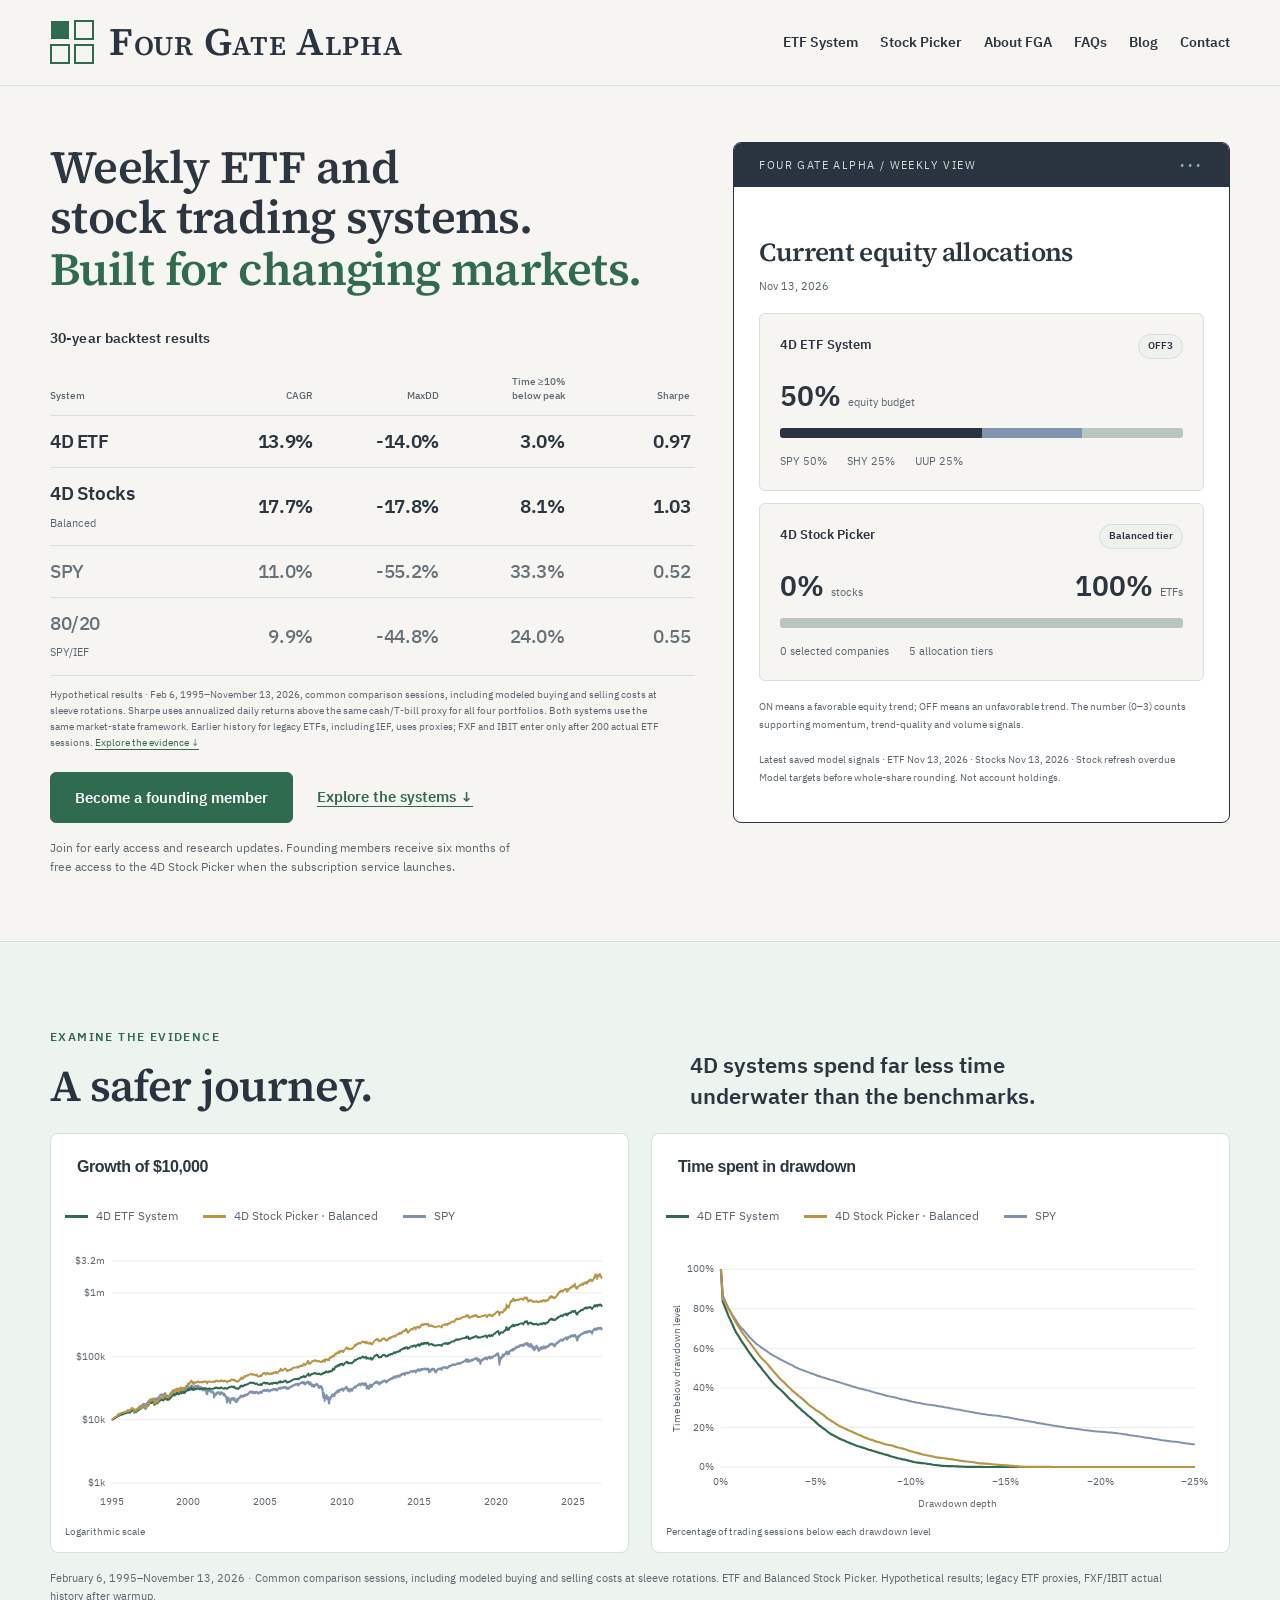
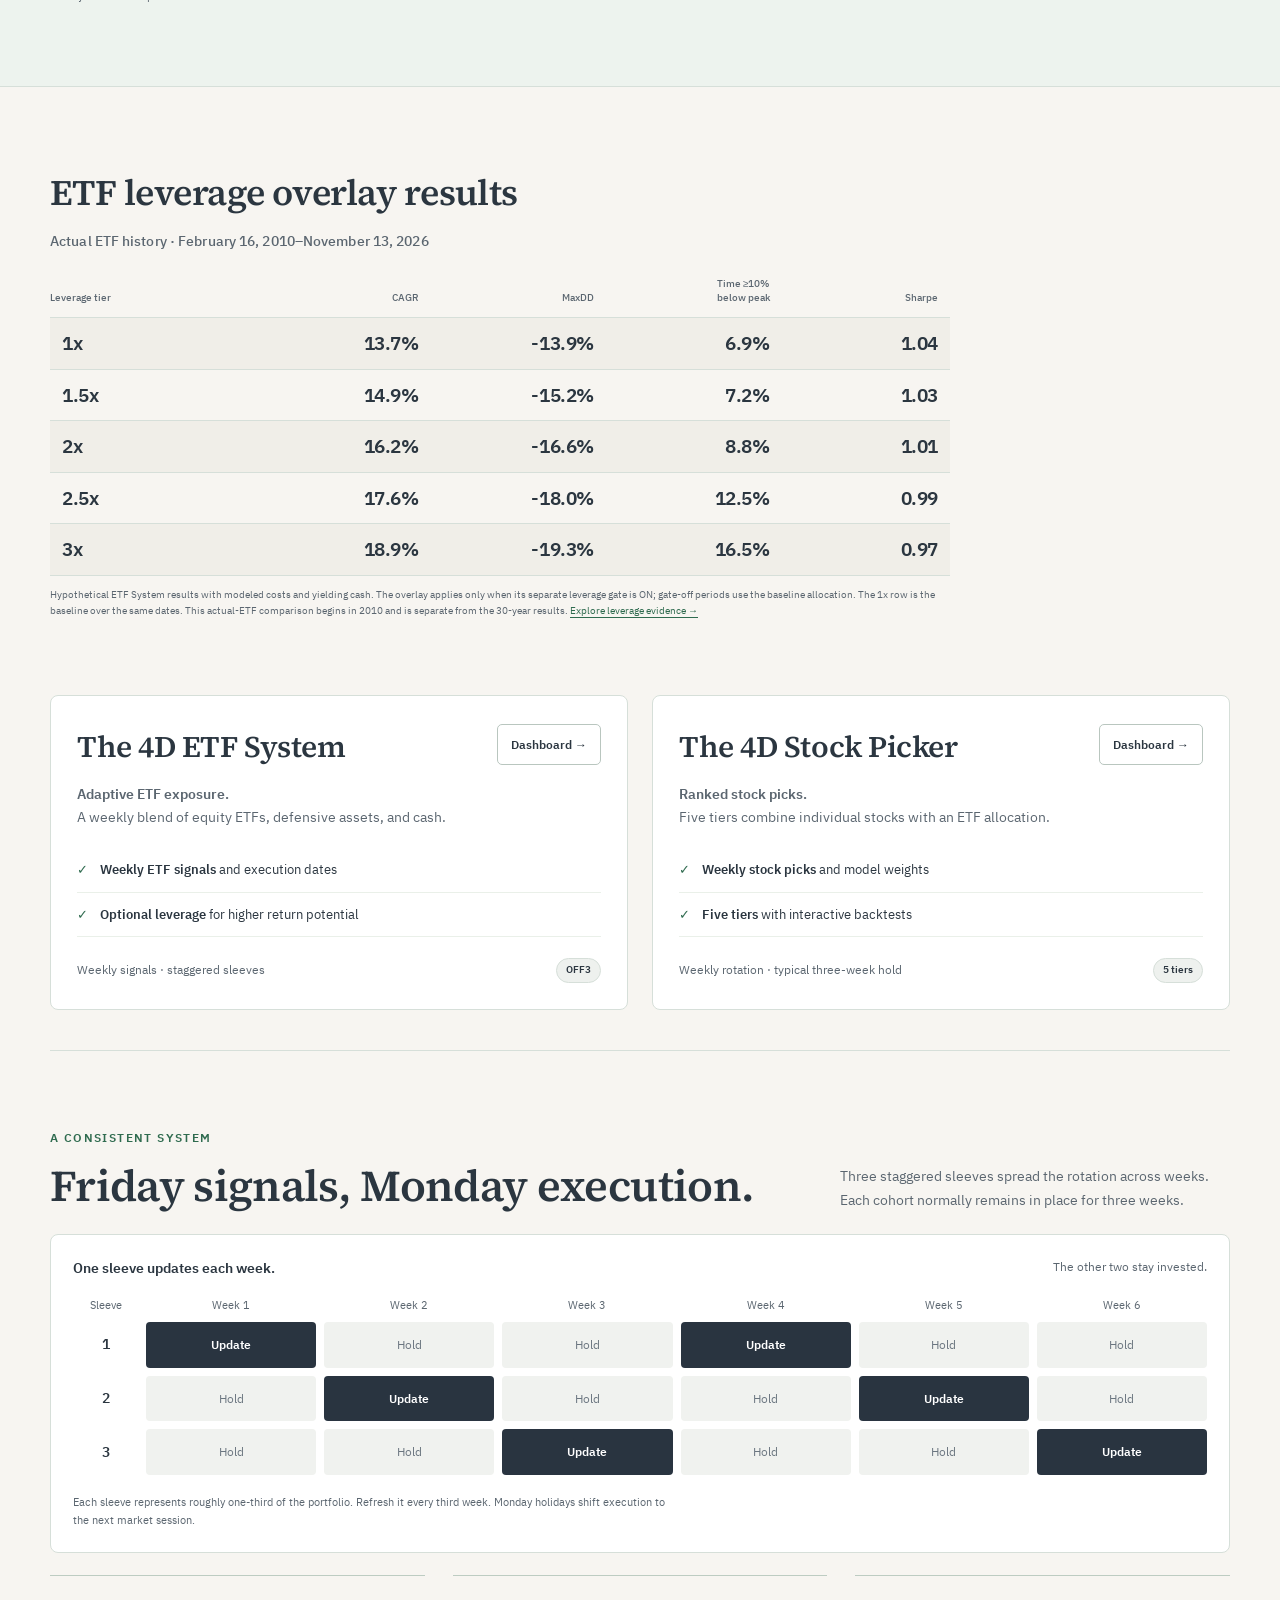
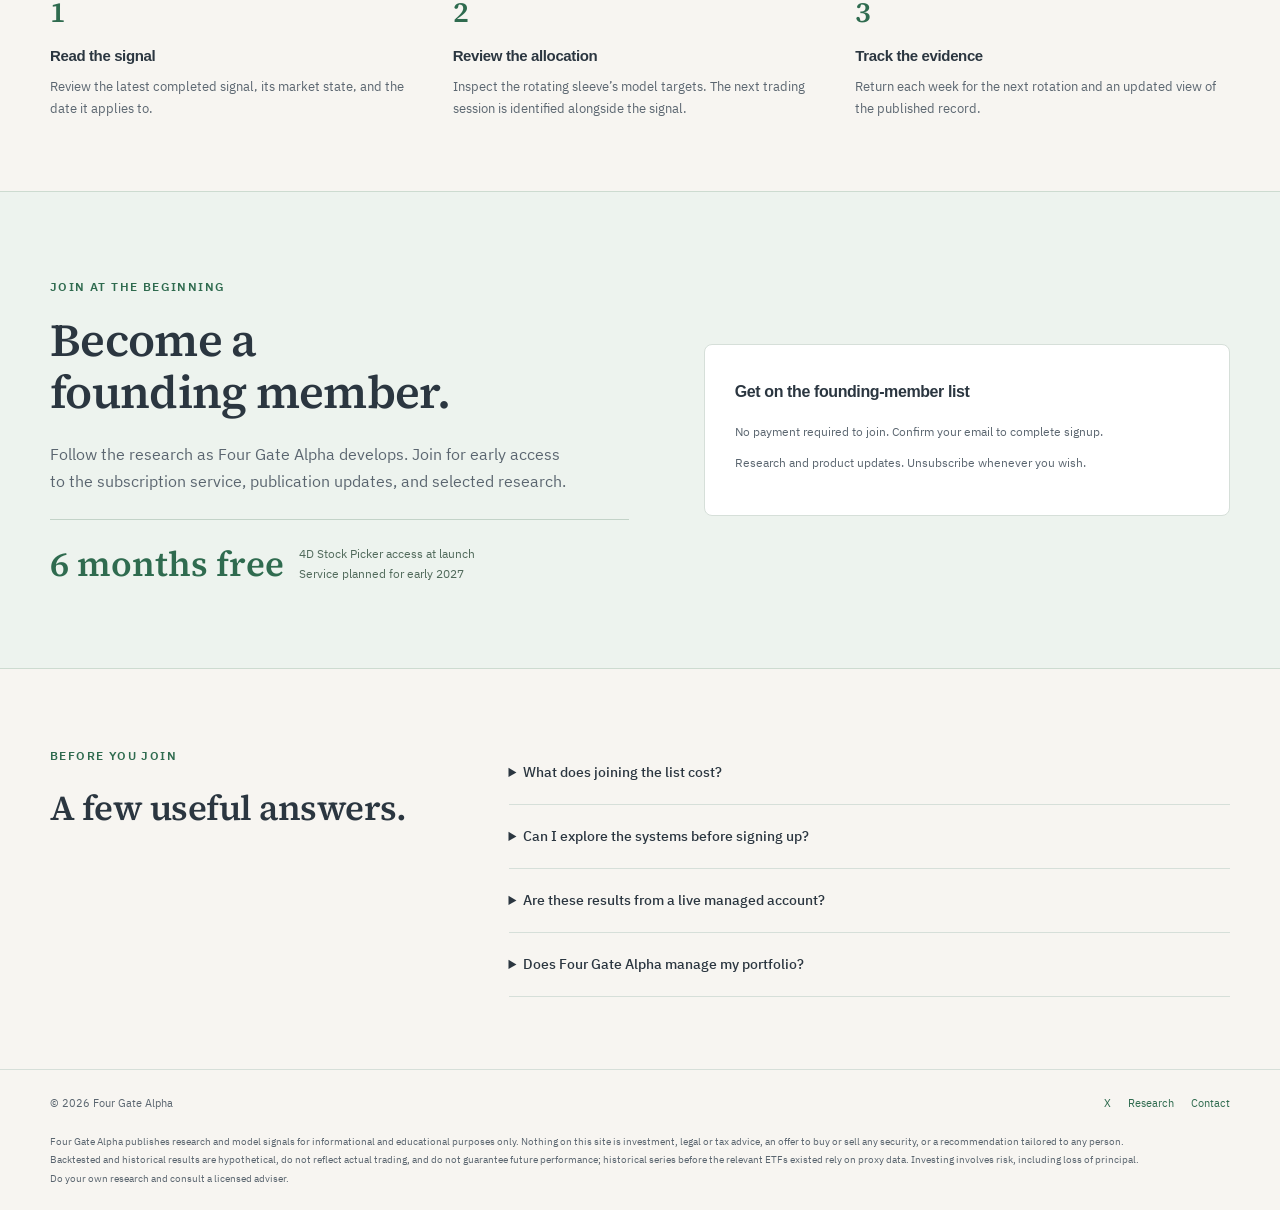
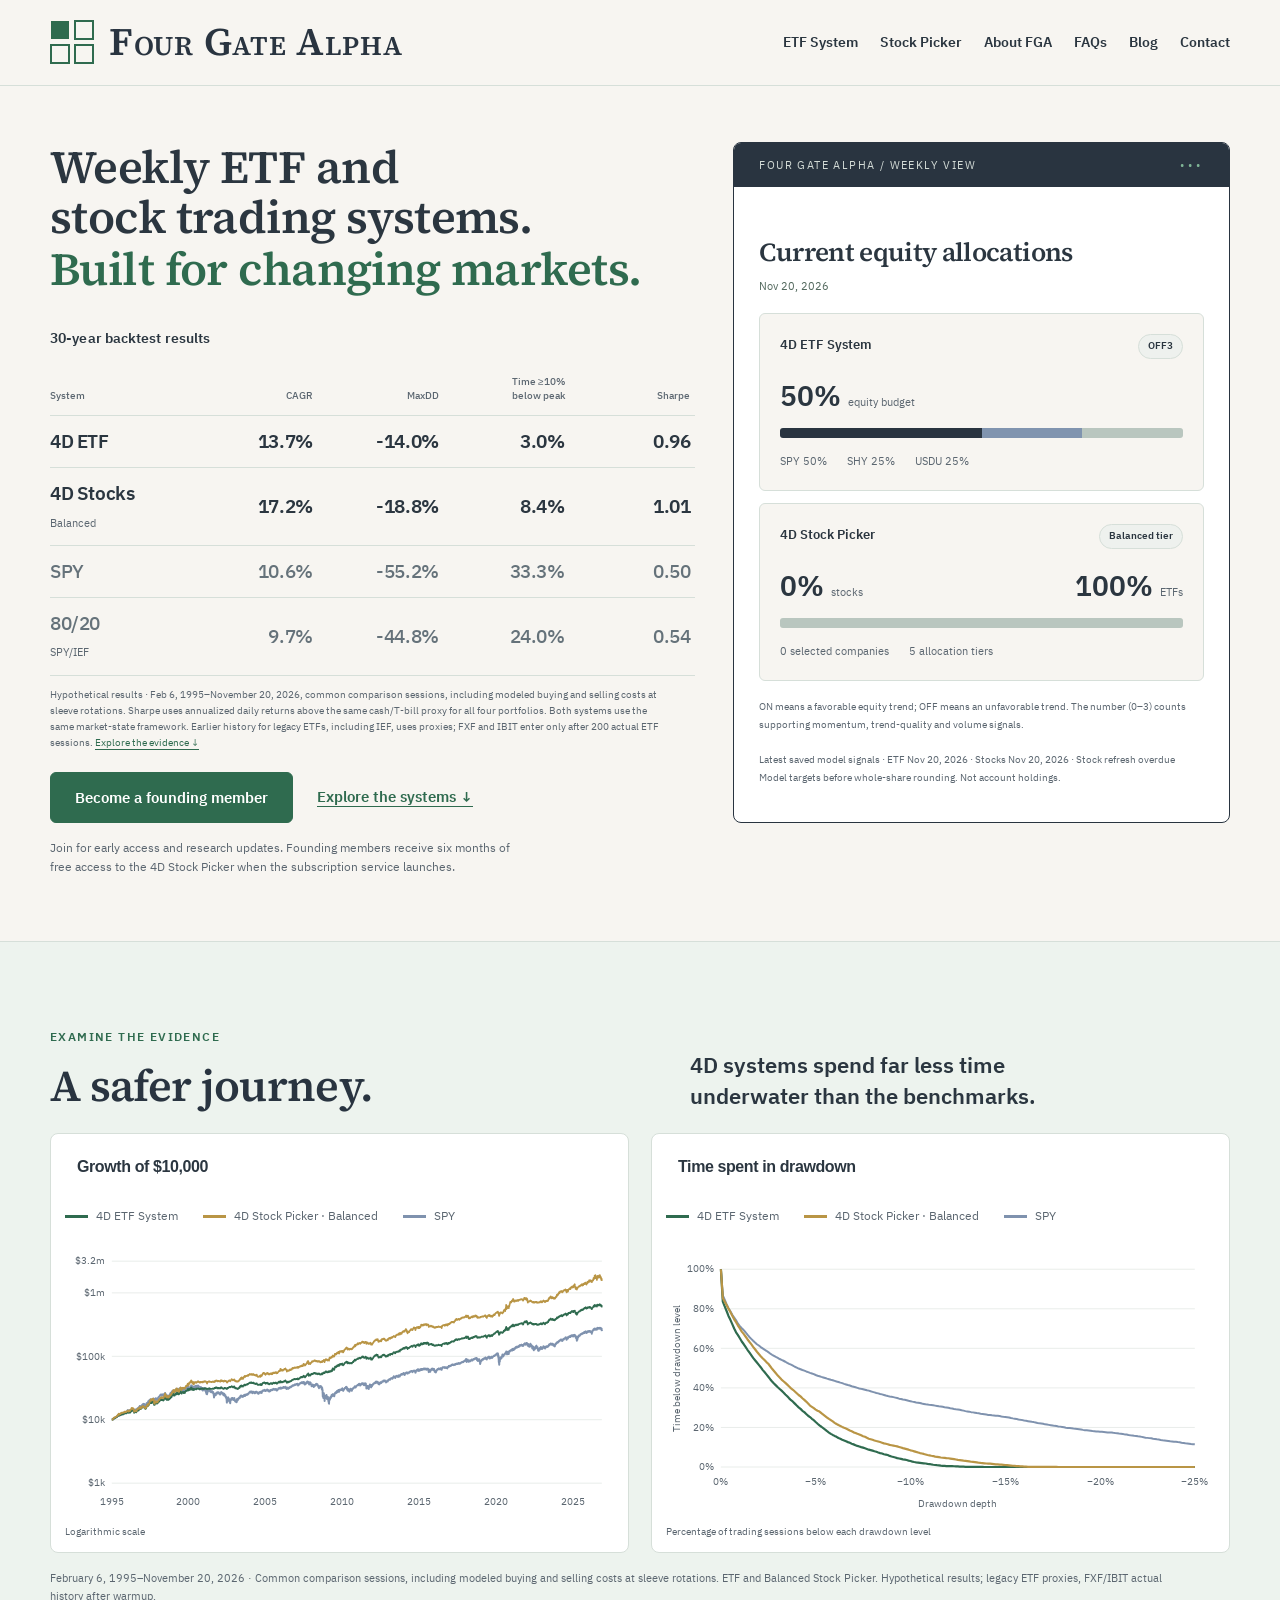
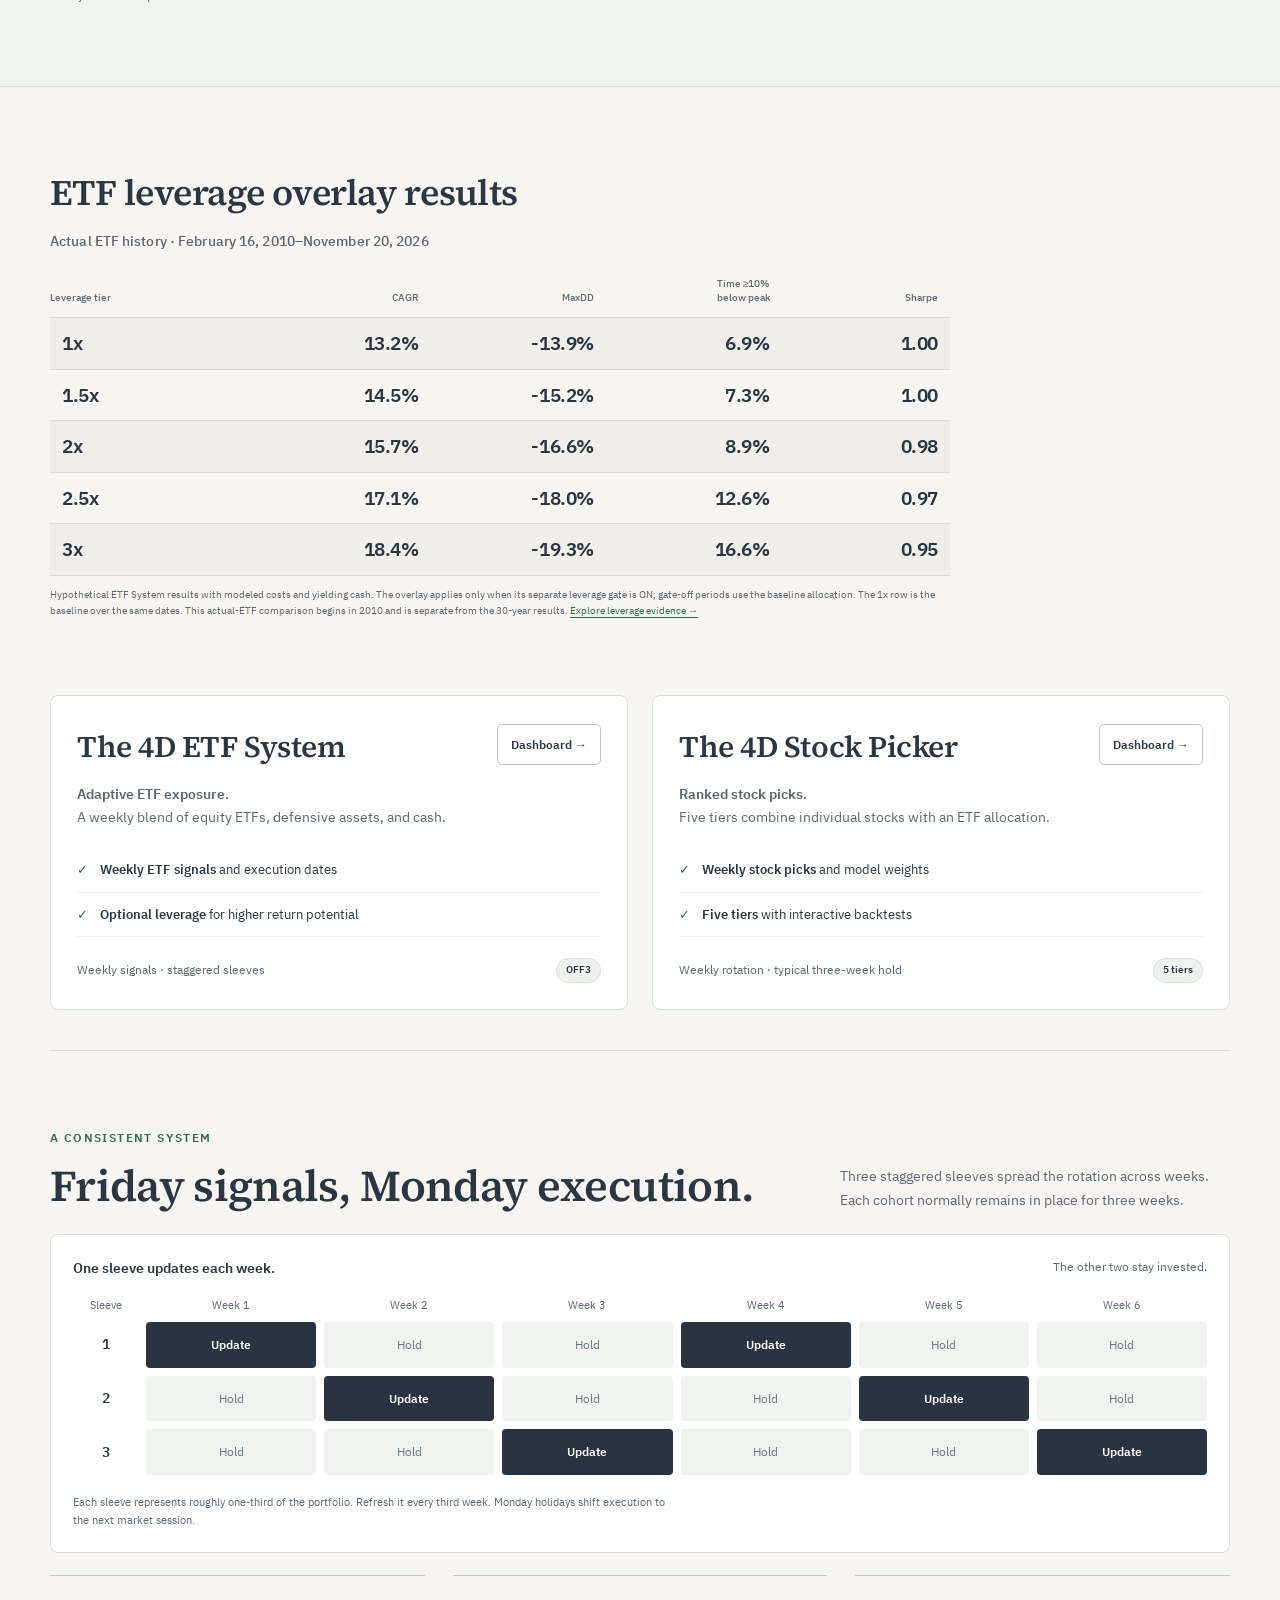
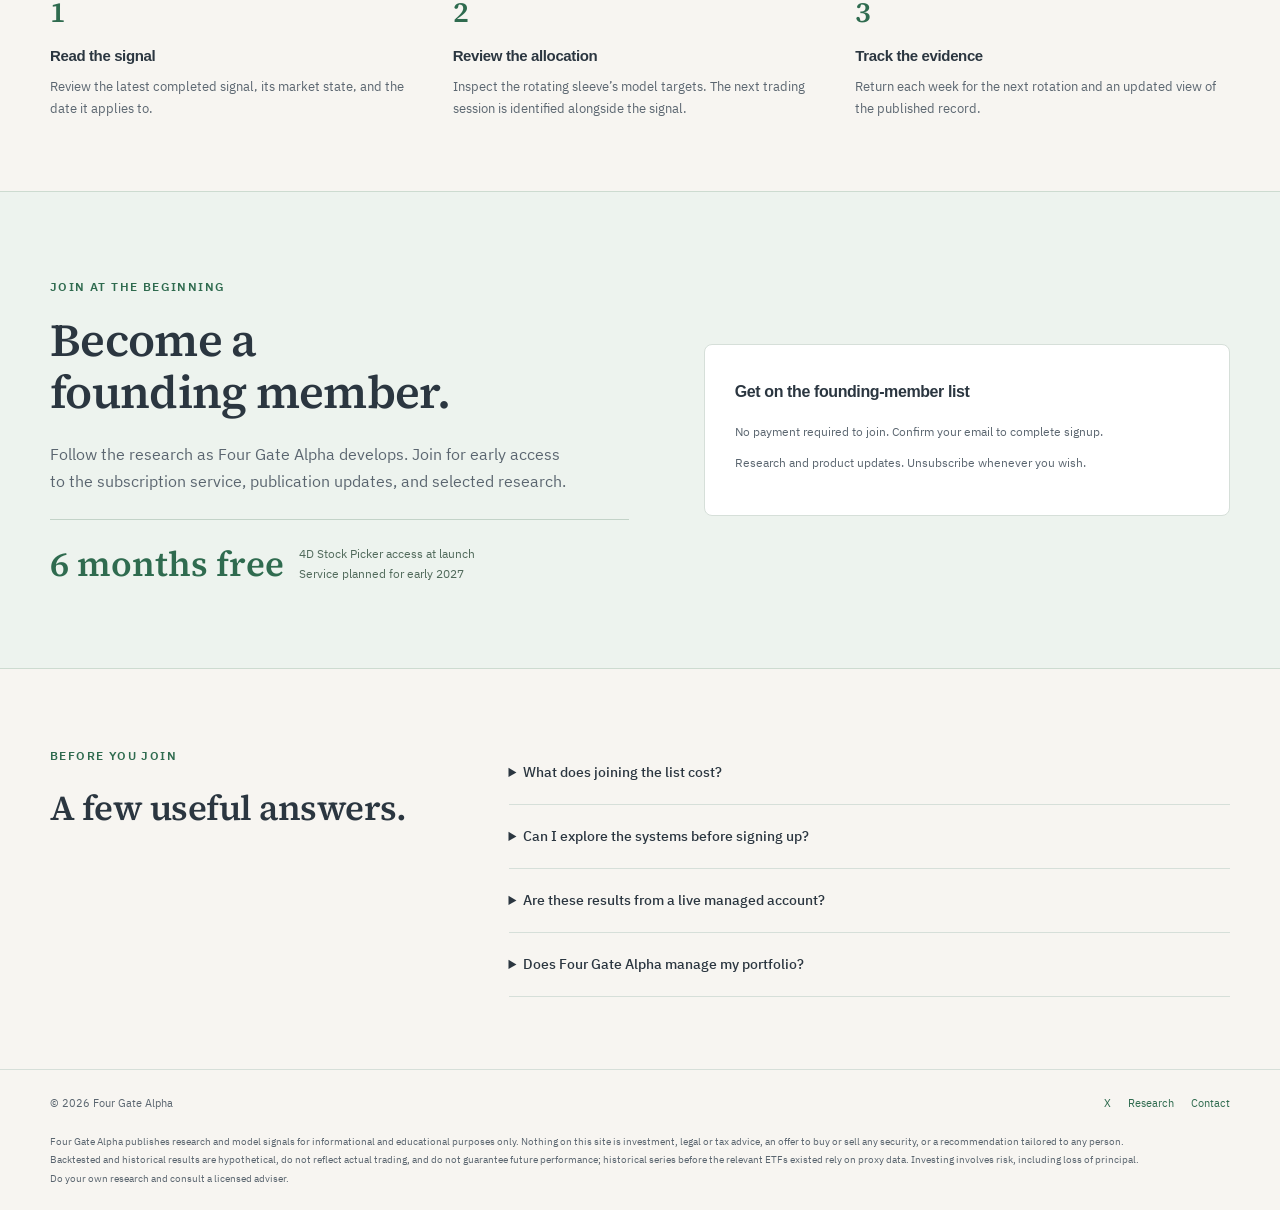
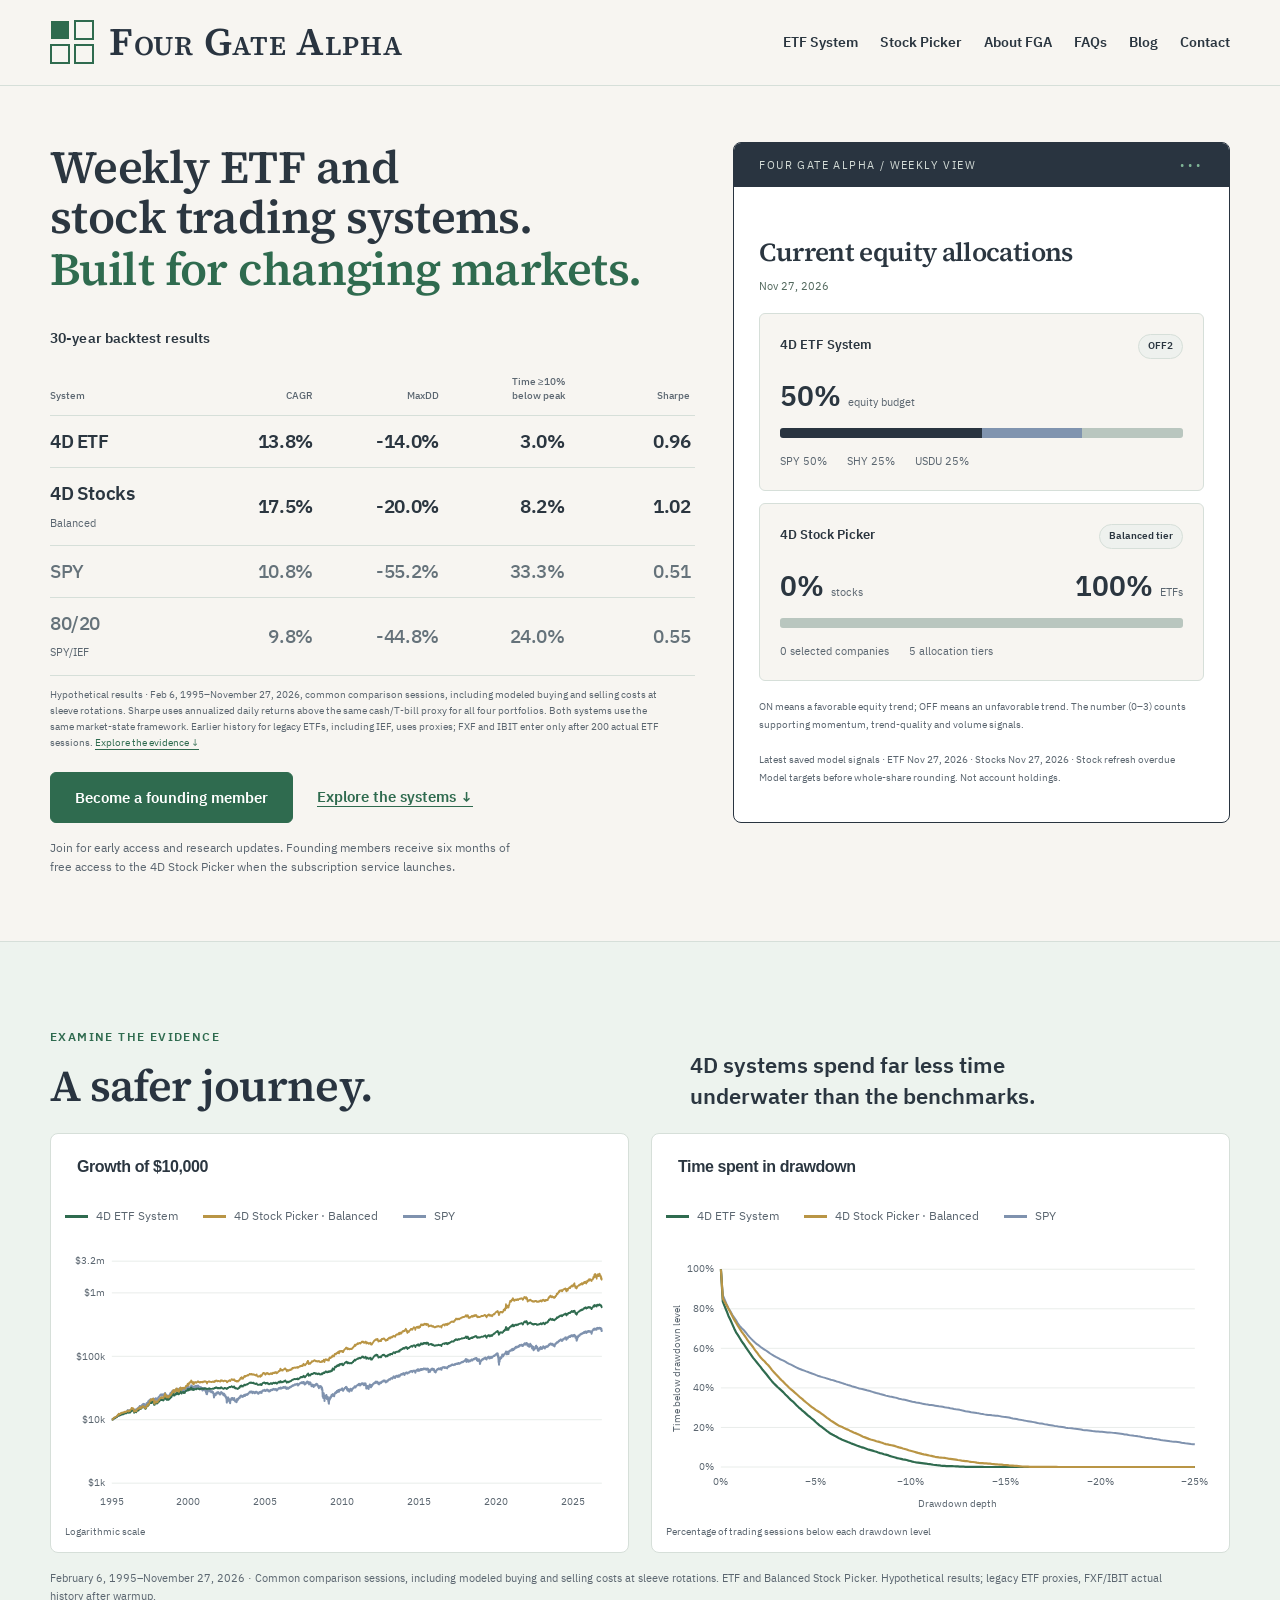
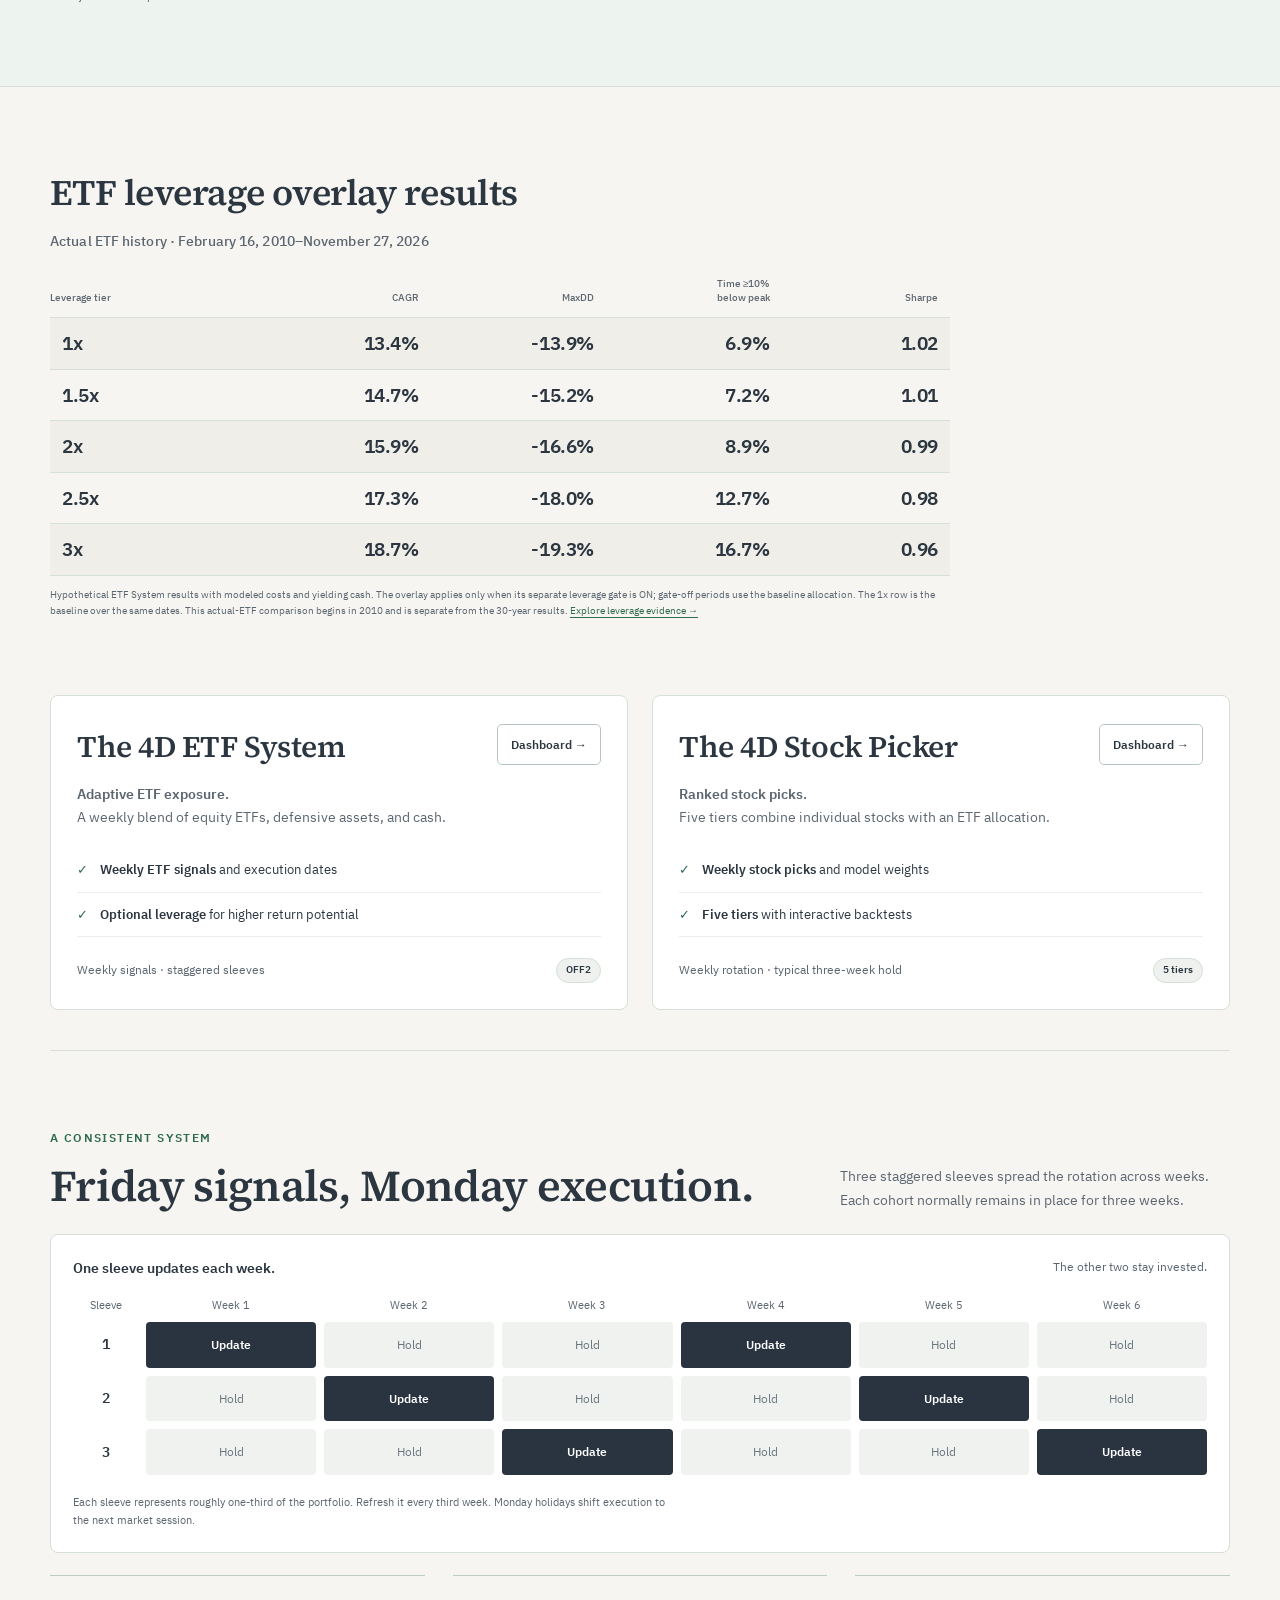
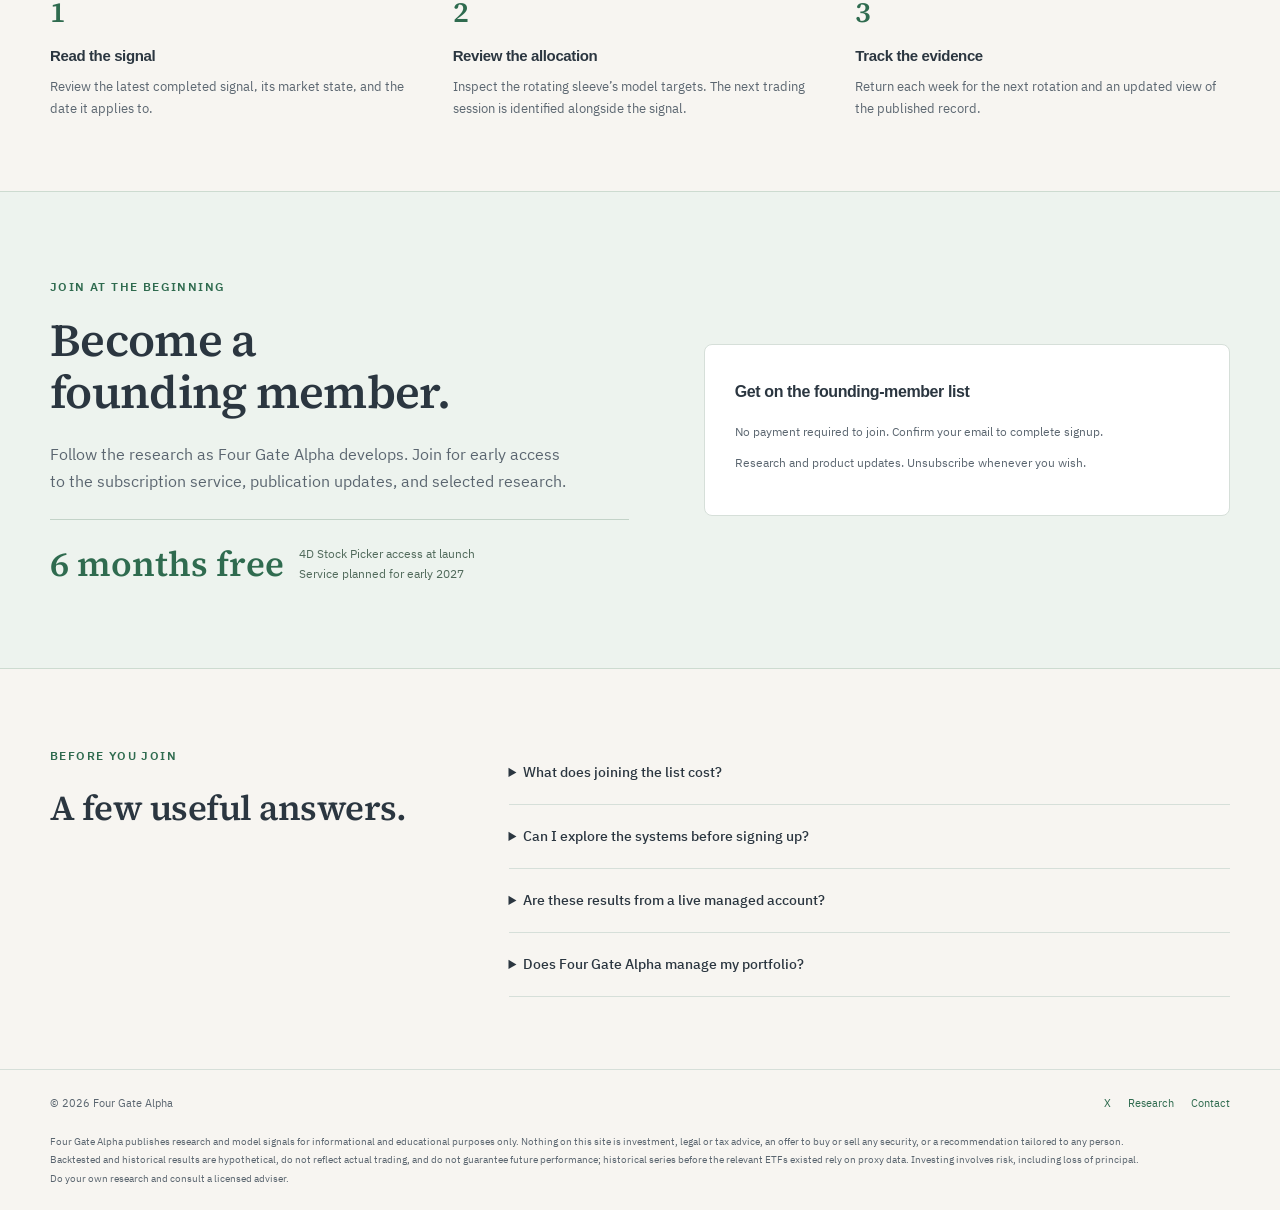
